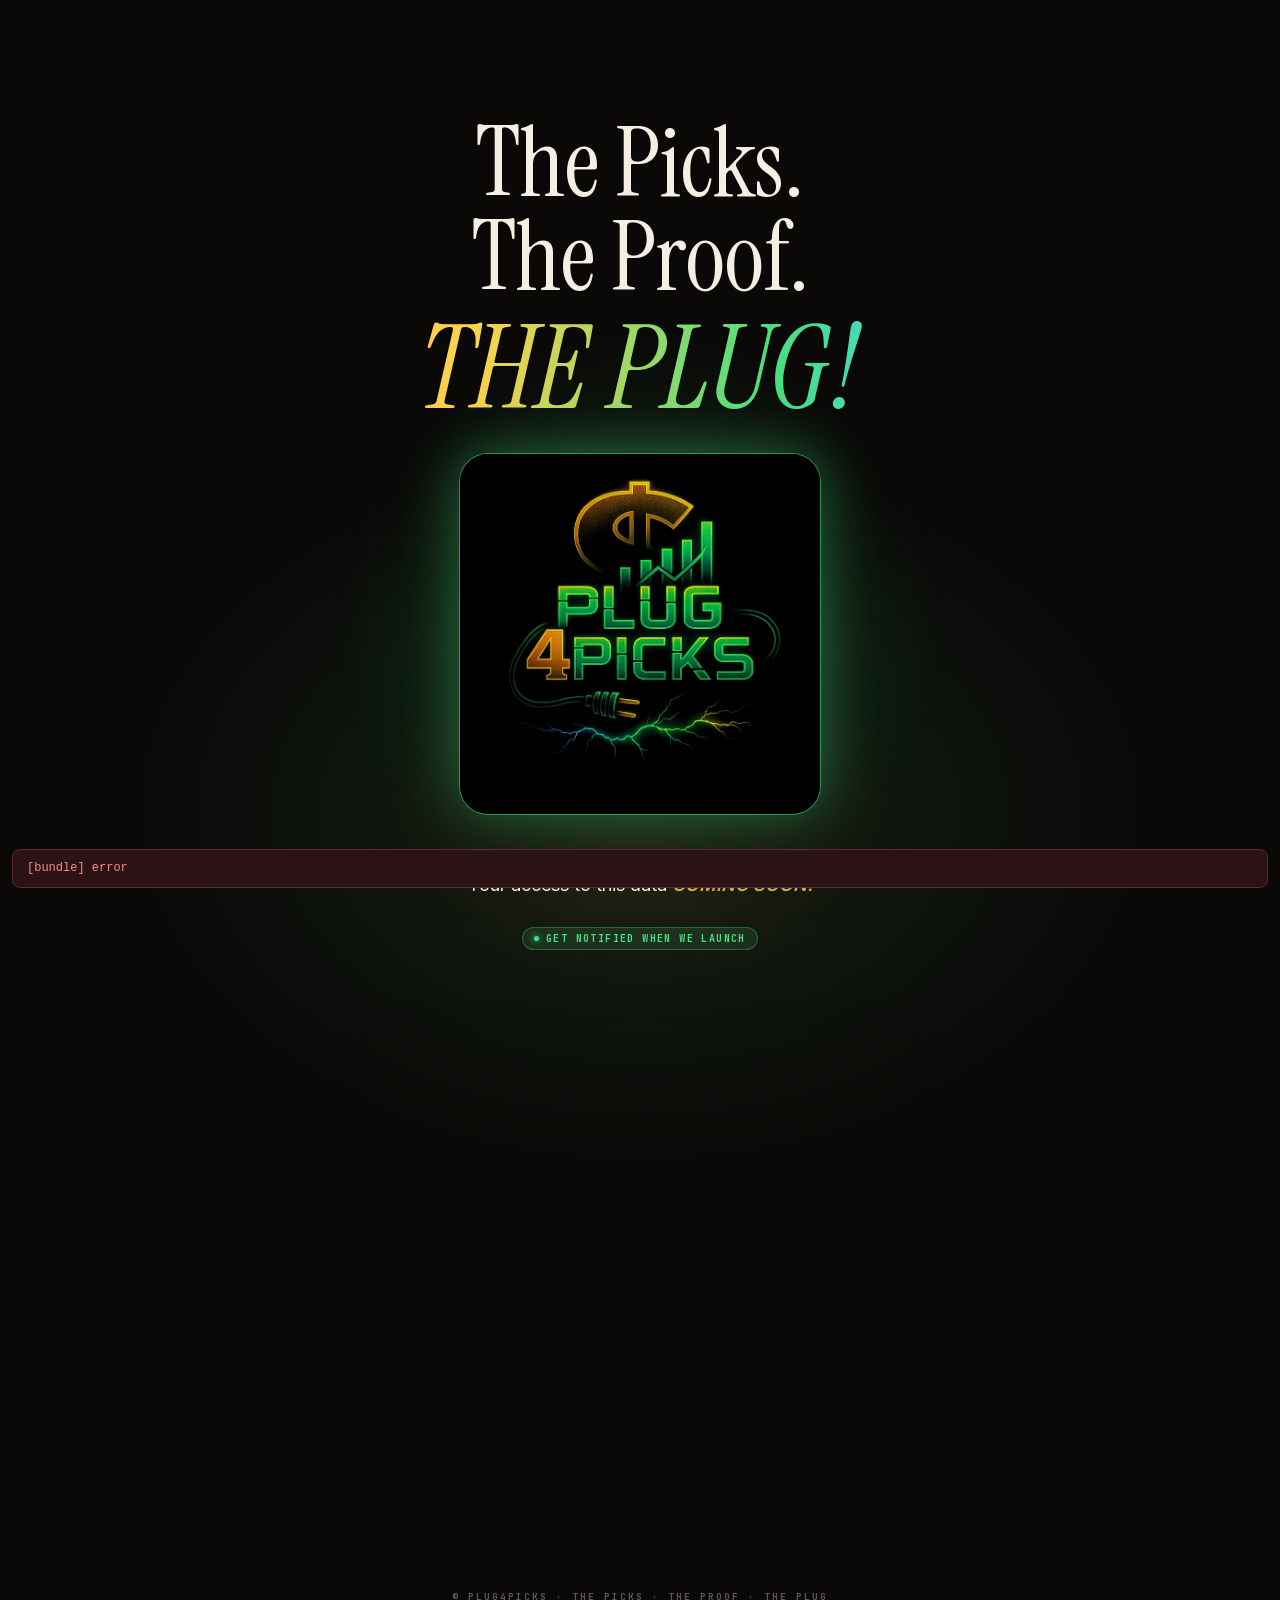
==== index.html @ 9fb3d03b "Rename plug4picks-landing.html to index.html" ====
<!DOCTYPE html>
<html>
<head>
  <meta charset="utf-8">
  <title>Plug4Picks — Coming Soon</title>
  <style>
    * { margin: 0; padding: 0; box-sizing: border-box; }
    body { background: #0A0907; display: flex; align-items: center; justify-content: center; min-height: 100vh; font-family: -apple-system, BlinkMacSystemFont, sans-serif; }
    #__bundler_loading { position: fixed; bottom: 20px; right: 20px; font: 13px/1.4 -apple-system, BlinkMacSystemFont, sans-serif; color: #666; background: #fff; padding: 8px 14px; border-radius: 8px; box-shadow: 0 1px 4px rgba(0,0,0,0.12); z-index: 10000; }
    #__bundler_thumbnail { position: fixed; inset: 0; width: 100%; height: 100%; display: flex; align-items: center; justify-content: center; background: #0A0907; z-index: 9999; }
    #__bundler_thumbnail svg { width: 100%; height: 100%; object-fit: contain; }
    #__bundler_placeholder { color: #999; font-size: 14px; }
  </style>
  <noscript>
    <style>#__bundler_loading { display: none; }</style>
    <div style="position:fixed;bottom:12px;left:12px;font:13px/1.4 -apple-system,BlinkMacSystemFont,sans-serif;color:#999;background:rgba(255,255,255,0.9);padding:6px 12px;border-radius:6px;box-shadow:0 1px 4px rgba(0,0,0,0.08);z-index:10000;">
      This page requires JavaScript to display.
    </div>
  </noscript>
</head>
<body>
  <div id="__bundler_thumbnail">
  <svg viewBox="0 0 1200 800" xmlns="http://www.w3.org/2000/svg">
    <rect width="1200" height="800" fill="#0A0907"></rect>
    <!-- ambient glow -->
    <ellipse cx="600" cy="400" rx="380" ry="280" fill="rgba(212,169,74,0.18)"></ellipse>
    <ellipse cx="600" cy="400" rx="220" ry="220" fill="rgba(74,222,128,0.22)"></ellipse>
    <!-- logo card -->
    <rect x="480" y="280" width="240" height="240" rx="28" fill="#101010" stroke="#4ADE80" stroke-width="2"></rect>
    <text x="600" y="396" text-anchor="middle" font-family="Georgia, serif" font-style="italic" font-size="62" font-weight="700" fill="#4ADE80">PLUG</text>
    <text x="600" y="464" text-anchor="middle" font-family="Georgia, serif" font-style="italic" font-size="62" font-weight="700" fill="#FFD24A">4 PICKS</text>
    <!-- COMING SOON -->
    <text x="600" y="180" text-anchor="middle" font-family="ui-monospace, monospace" font-size="22" font-weight="800" letter-spacing="8" fill="#D4A94A">COMING SOON</text>
    <!-- lightning bolts on edges -->
    <path d="M 120 60 L 100 180 L 130 240 L 90 360 L 130 480 L 80 620 L 130 740" stroke="#4ADE80" stroke-width="3" fill="none" stroke-linecap="round" opacity="0.7"></path>
    <path d="M 1080 60 L 1100 180 L 1070 240 L 1110 360 L 1070 480 L 1120 620 L 1070 740" stroke="#FFD24A" stroke-width="3" fill="none" stroke-linecap="round" opacity="0.7"></path>
  </svg>
</div>
  <div id="__bundler_loading">Unpacking...</div>

  <script>
    
document.addEventListener('DOMContentLoaded', async function() {
  const loading = document.getElementById('__bundler_loading');
  function setStatus(msg) { if (loading) loading.textContent = msg; }

  // Error sink persists across replaceWith since it's on window, not the DOM.
  window.addEventListener('error', function(e) {
    var p = document.body || document.documentElement;
    var d = document.getElementById('__bundler_err') || p.appendChild(document.createElement('div'));
    d.id = '__bundler_err';
    d.style.cssText = 'position:fixed;bottom:12px;left:12px;right:12px;font:12px/1.4 ui-monospace,monospace;background:#2a1215;color:#ff8a80;padding:10px 14px;border-radius:8px;border:1px solid #5c2b2e;z-index:99999;white-space:pre-wrap;max-height:40vh;overflow:auto';
    d.textContent = (d.textContent ? d.textContent + String.fromCharCode(10) : '') +
      '[bundle] ' + (e.message || e.type) +
      (e.filename ? ' (' + e.filename.slice(0, 60) + ':' + e.lineno + ')' : '');
  }, true);

  try {
    const manifestEl = document.querySelector('script[type="__bundler/manifest"]');
    const templateEl = document.querySelector('script[type="__bundler/template"]');
    if (!manifestEl || !templateEl) {
      setStatus('Error: missing bundle data');
      console.error('[bundler] Missing script tags — manifestEl:', !!manifestEl, 'templateEl:', !!templateEl);
      return;
    }

    const manifest = JSON.parse(manifestEl.textContent);
    let template = JSON.parse(templateEl.textContent);

    const uuids = Object.keys(manifest);
    setStatus('Unpacking ' + uuids.length + ' assets...');

    const blobUrls = {};
    await Promise.all(uuids.map(async (uuid) => {
      const entry = manifest[uuid];
      try {
        const binaryStr = atob(entry.data);
        const bytes = new Uint8Array(binaryStr.length);
        for (let i = 0; i < binaryStr.length; i++) bytes[i] = binaryStr.charCodeAt(i);

        let finalBytes = bytes;
        if (entry.compressed) {
          if (typeof DecompressionStream !== 'undefined') {
            const ds = new DecompressionStream('gzip');
            const writer = ds.writable.getWriter();
            const reader = ds.readable.getReader();
            writer.write(bytes);
            writer.close();
            const chunks = [];
            let totalLen = 0;
            while (true) {
              const { done, value } = await reader.read();
              if (done) break;
              chunks.push(value);
              totalLen += value.length;
            }
            finalBytes = new Uint8Array(totalLen);
            let offset = 0;
            for (const chunk of chunks) { finalBytes.set(chunk, offset); offset += chunk.length; }
          } else {
            console.warn('DecompressionStream not available, asset ' + uuid + ' may not render');
          }
        }

        blobUrls[uuid] = URL.createObjectURL(new Blob([finalBytes], { type: entry.mime }));
      } catch (err) {
        console.error('Failed to decode asset ' + uuid + ':', err);
        blobUrls[uuid] = URL.createObjectURL(new Blob([], { type: entry.mime }));
      }
    }));

    const extResEl = document.querySelector('script[type="__bundler/ext_resources"]');
    const extResources = extResEl ? JSON.parse(extResEl.textContent) : [];
    const resourceMap = {};
    for (const entry of extResources) {
      if (blobUrls[entry.uuid]) resourceMap[entry.id] = blobUrls[entry.uuid];
    }

    setStatus('Rendering...');
    for (const uuid of uuids) template = template.split(uuid).join(blobUrls[uuid]);

    // Strip integrity + crossorigin — blob URLs from a file:// document inherit
    // a null origin, so crossorigin forces a CORS fetch that SRI then rejects.
    // The manifest bytes are ours; SRI protects against CDN compromise, not this.
    template = template.replace(/\s+integrity="[^"]*"/gi, '').replace(/\s+crossorigin="[^"]*"/gi, '');

    const resourceScript = '<script>window.__resources = ' +
      JSON.stringify(resourceMap).split('</' + 'script>').join('<\\/' + 'script>') +
      ';</' + 'script>';
    // Inject after <head> so the DOCTYPE stays first; prepending the script
    // would push the parser into quirks mode. DOMParser always emits a <head>
    // (synthesizing one if the source HTML omitted it) but may carry
    // attributes through, so match the full opening tag. slice() rather than
    // replace() keeps us clear of $-pattern substitution in resourceScript.
    const headOpen = template.match(/<head[^>]*>/i);
    if (headOpen) {
      const i = headOpen.index + headOpen[0].length;
      template = template.slice(0, i) + resourceScript + template.slice(i);
    }

    // Parse the template and swap the root element. Scripts inserted via
    // DOMParser/replaceWith are inert per spec — re-create each with
    // createElement so they execute, awaiting onload for src scripts to
    // preserve ordering (React before ReactDOM before Babel before text/babel).
    const doc = new DOMParser().parseFromString(template, 'text/html');
    document.documentElement.replaceWith(doc.documentElement);
    const dead = Array.from(document.scripts);
    for (const old of dead) {
      const s = document.createElement('script');
      for (const a of old.attributes) s.setAttribute(a.name, a.value);
      s.textContent = old.textContent;
      // text/babel scripts with a src: fetch and inline. transformScriptTags
      // does XHR against the src, but blob:null/ from a file:// origin is
      // silently dropped. Inlining makes it a plain inline babel script,
      // which transformScriptTags handles unconditionally.
      if ((s.type === 'text/babel' || s.type === 'text/jsx') && s.src) {
        const r = await fetch(s.src);
        s.textContent = await r.text();
        s.removeAttribute('src');
      }
      const p = s.src ? new Promise(function(r) { s.onload = s.onerror = r; }) : null;
      old.replaceWith(s);
      if (p) await p;
    }
    // Babel standalone auto-transforms type=text/babel on DOMContentLoaded,
    // which fired before we swapped the document. Trigger manually if present.
    if (window.Babel && typeof window.Babel.transformScriptTags === 'function') {
      window.Babel.transformScriptTags();
    }
  } catch (err) {
    setStatus('Error unpacking: ' + err.message);
    console.error('Bundle unpack error:', err);
  }
});

  </script>

  <script type="__bundler/manifest">
{"7183f9a5-56f6-4492-aed4-074e93b911c8":{"mime":"image/jpeg","compressed":false,"data":"/9j/4AAQSkZJRgABAQABLAEsAAD/[base64]/4Qp9aHR0cDovL25zLmFkb2JlLmNvbS94YXAvMS4wLwA8P3hwYWNrZXQgYmVnaW49Iu+7vyIgaWQ9Ilc1TTBNcENlaGlIenJlU3pOVGN6a2M5ZCI/[base64]/tAFxQaG90b3Nob3AgMy4wADhCSU0EBAAAAAAAIxwBWgADGyVHHAIAAAIAAhwCBQAFNCAtIDEcAlAABUtldmluADhCSU0EJQAAAAAAEPYBLsqeoupNXNtV0/430Pr/wAARCAYbBhsDASIAAhEBAxEB/8QAHwAAAQUBAQEBAQEAAAAAAAAAAAECAwQFBgcICQoL/[base64]/8QAHwEAAwEBAQEBAQEBAQAAAAAAAAECAwQFBgcICQoL/[base64]/9sAQwACAgICAgIDAgIDBAMDAwQFBAQEBAUHBQUFBQUHCAcHBwcHBwgICAgICAgICgoKCgoKCwsLCwsNDQ0NDQ0NDQ0N/9sAQwECAgIDAwMGAwMGDQkHCQ0NDQ0NDQ0NDQ0NDQ0NDQ0NDQ0NDQ0NDQ0NDQ0NDQ0NDQ0NDQ0NDQ0NDQ0NDQ0NDQ0N/90ABABi/[base64]/[base64]/[base64]/[base64]/[base64]/[base64]/[base64]/NVsexrP20e5p7KRQoroJNCnkk8u1GWVNzBiBzxxTf7Du41SQpuOcMlZ/WqXcv6tU7GDRXQTaFcxBpXX5d2Ao6ioZtLnjTy/KbePmB9QfWhYqm9mJ4eot0YxUgAkcHpSV0NvodxNGhILF8hVBxir40BmijjeMpIp+bg/Nz61EsbSjo2XHCVHsjj6cyspwwx3rvNT8OQQ6gkVsrKgjDHd+NUJNGxKk8knmRjhlPb/[base64]//W/n/[base64]/Ku4so5muNHupAENrqFqCAMHIlU814WPxST1Z7WDw75W4rod0nwK+NUAjib4ba2wCKfltJgGHY/6utOH4HfGyFdzfC/X2yeMWs46/9sq/o91Dx14gtbPQodKkiH2rT4ZSWRWYlgfUGqp8c+OlIR9QiBJ4Hkx8fpX8Z1vpJZk2/wDYYWv/ADz7n3FHh2o0pQnp8v8A5E/nUT4F/G5tzj4Ya8HK4LfZpx/7Sqay+C3xwiUp/wAKv16XnO4205/Xyq/oqPjXx2ZAg1FMHv5MfT8qbH488ckFUvI8g8nyUA/lXNL6SGYtW+o0/wDwOobx4eqJ35/y/wDkT+de4+Dnxu3kN8LtdBDZ5tZj/wC0qfL8HPjfdhg3wu1ws2M7bWbov/bKv6Jm8eeNycPdwg9BmJDn3+7Tv+E78aIMfbYg3ciJOP0pf8TH49Jf7BT/APBkwWQVtuf8v/kT+dcfBH43FEWL4Wa8pHcW0/8A8arSu/gx8ebiCOMfDDWo1XkH7PNv/Pyq/oSHxB8ZhMjUY2x1xEmP5U9vH3jLKsNSjZG4H7pOv5Vm/pG5i3f6jT/8DqFRyGstObT5f/In88g+CPx3niLTfDDXXJGA32eYMB6f6qsxvgD8chCYT8MNeKtnH+jzkgn/ALZ1/RcPHnjZlIOpome/kpx+lIvjT4hMjNHqEbBem6JBv+ny1VP6R2Z9MFT/APA6hM+H6j+KS/D/AORP5rfE3wP+LHh7w5davr3gLWNJ0+xQzXV7LDKqRxrySxMYGAPU15HqtlEsNrdWcAIKYYMcluvIGK/pO/aw17xBf/sgePrnVZwZZLCaFgEUZQq2RwPav56JjZjT7KNSEn+z4O4AjGSflz3r988K/[base64]/X/n/[base64]/DrXQWtrZSwyS3MbMYiAXHQE/hXDicQlojsoUGza0+3Eoi3r5IRsq4/iaus0poJLQzzgJcHUbYj0YCWPpWXY2yQmJd5nBGQMcKp/rXQahBZWv2OPTpvMWW4ti+RjYfOXjBr5HG1ed8nmfVYei40pS8n+R/RvqF5HFYeFncKiHS4MMOnKngd6ktNKl1G7/0WVQGyxdz8sYHUnvgVjajbRpongmV2MrJpcI5+63y8Vc0uBZI/EZdMgaVdNsPQEocYr/MyeHjLZ9X/AOlM/SKfuYdSj0X6l/7P4cWbyX8Z6UshJAXzDkEcEfdx1rVtNAtLmTda+KdJkY8Y80jd9eB2r8XdN8M+HbvRbjXLvTrq8EuoXUc6QNiWICZxvzg8DHp3rqG8ExaXdQySKHtLqL/R445BuUHqd2Su7Ga/Xa/hJhYK31yV9V8Ed1/28eg8rq8qaq7rsj9jk8Gzugkt/EOksAOf32RioG8HZcEeIdLyxxjzepr8c5vBWjWqW8vhG+vvMgLfbRJcKSVx0UAAkjnpmtGPw2niPUNPtPDElxZXGnEXNxeX1wphYjDbSo2nscjNc78JKPN7uNdvOna3r7z/AAM3lOISv7X/AMlR+vieE5BuH/CQaXGQcBTKP6inL4LIQtNr+loqdQZhwfWvx1j0HStb1fUdc1O+vro7hbulsHiijdBt3puU7h8vYnrUUHhbw4Jc3l/qZRmzdqZcbl7bcr06US8JaKVp4xp2V/3f4fEKOWV3qqv4I/YyPwpbCQIviLT7mSQHbFHIGdyozwAK5q6fy5JrVmDS2468jOOor86vgtZ6Bpn7SfgbStKt7sQXiXE4uZ5lZJIRC5jAAAOdw5r9GPGMbL4o1Aq+U3vkD6mvguLeFVkmKp0FUc1OHMm0o/aatZN9jl9nKGIdCcuayvtY8w/azYxfsd+M1HzedaOFX+6WRzX4G38TLpOmweWp8iD5U/ibJJ3E/jjrX7z/ALWE6v8AsaeLJYG25gkXn2Vxivw/vtNs7jTdKF7hZPsuEZOCGyT83Wv6R+j3P2WRVE/+f0v/AEiJ8ZmNLmr1F5fqzwzVrFbGzaa0lX/T2AliA+dUU59MVxFxI8j+WGZ44yQm7qBXqF/[base64]//Q/n/[base64]/Puar30uj20SWV5LGhQ7RvbnB9Qa87+2uedqevod/wDY/JG89PU4Sw01I9zopUSZK57irEHhxZGL5JUElkHRh9K65ZdCMi2xu1LEfII8Nn6dK37OTw7HG4U3bO3QrCCB/wCPVy1s0qxu1F6+TOuhlUJK11ocp9gnttNtzDGvlbidyj5lBx1PpW/aafE9l5KKh3kMTwu7/wCvXV+QlvbwXr6NqM9mqL5gEJA2dm4bvV6wtL6/gN1p3hbVJLV3JgZYCQQD0Bz1rxa+a3jzXsr73S+W+561PLowlq/wf+RyVrY3kCu6QBzGwL7T95PQelbl9pcM1vLqMipvlurZokjYARfvYxggd+vpXofhzwf8U5ZLiy0z4f6zcvc4PzW7/KuO3Xr1q7efCr4067aWlvpnw31a1gS6gaeYRSHbiRcseOleNVzrD865q0ElbXnhtv8AzHdDDU1Qk029HpZ+nY/brUMQ+DfBcUhDZ0uEKR/eC9a1vB0KXGjeJVmcvcNp86gj+6UbpWZ4s0+60fQPBWm3qPHJbWAikBX5twTkfWt3wNHHHHq7wNtSSwmz5nDZCnoOciv8+6klbmi92/8A0pn1f/MDf+tz8jPCuvxafoF7e3N6kNnpuqXYubeBgLi5i86TKYB3ZJx2PStnS9Lbw9Y2OiahHJe/2ru1C0kefCwIdw8reQQzHafl4PNed+Gv7FtzqDMsUWpXOuXcjLcthGjSaVd6g5Hpxit1bLSbXXDpV3f3B0HSZTOGlkbz45GXAC/MTt3N0zjnpX9h4ihBSnTV9Xfbf7vP7/[base64]/[base64]/18tjqPBMl/a/ti/D7w3eKbaXSrWSF4BwmRHJ0HAx71+l/ieW8HiPWSAjeXJKdvAJUk/wAq/Mv4YWV5b/tpfDw6o8t5eNp0rzXMowzZilxkZIzmv0m8RIw8TeII8EN5jurEnnluBX4v4u0orH4FL/nwv/S5HjUbvHVuZdf0ieQftaKsf7FniEwElZS5OT04kyPzr8Z7yze70O0FvHkrahgxGG3Zx1+lfuJ+0F4K8U/Eb9k7VvC3gjT31HU7oOI7aIFnfhwdoAOTk1+PGv8AwT/aE8N6dDNrnw61y1s0RYzL5EgUsOeDx2FfoPgfmWFp5NOjUrRjP20naUop25Y9G1fY+exiisRUcuun4s8HuNBeyiguZreWSVCUQyMch+/ykdKxLrSbhHea4REknxkYr13XTqWmXMd/4p8Oazpkflhd0kDFSeecMwFcvfX3hhrZbm5TUgJWHlyPbgJgdRnfX9D4XMqk0pR95PqtV6KzaPCq4Ok9meQT6Jbi8dwrPE0TKx3Yw/H6Vjto1xdXkuRiOJdw9GAxwDXqF7deFLuZRa6mluQMYlwo/Hk1TvdLEtiyaTf2128pAHkvk479BxX0NDNJxtz3XTVPQ8atl0W3y6210aPObtYfskn2GRFjkI3RsAHBz25z+lYs8TKiJ5bIB1Y8gk16lfeE7vzllWycxMo8ydVyBn26Vz11p11Y3SaaygWysGaU/[base64]/[base64]/Ow+dumegAr6R+Fv7NPxz+K12j+FfC72Nox4udQj8pQvrhyhP4V9leHP+CcIsYItV+M/jeHTo2ISSy0/PmFe2OJB1Nfm3EXijkmWzdLF4qKmvsx9+X3Rv8Ame7g8llK3JC/4f8AB/A/L6Sy03TY4XvLiJfmA8pclj0z0rodKsLy+nSx8M6Bfaq8rbk8uLgt7Hjjmv2b8I/sy/sgeAL9xbaBc+Krm2TcrX5VkdhngfImMYr3LSfHWm+HH+weAfCmm6TDGhMaxxjcg7jduxnNfk2bePGETcMuws6j7zahHydleVvuPqcJwti56uPL/Xd/5H45+HP2bP2ndZMNxoPw+mt7e5TczzbQCucZbL9K+ifDH/BOP4xXVqdb8ZeM9M0GK4/1tsCTJGD2GYmH619/ar4y8barp4j1HVZLVJWLMsbDhfQY7Vytzd6ZcRmDWr2Uxji3LPhZCOcHjoa/P8b4x8R4lKNCFOlfR2i5v5Obf5Ht0uFJOznL7nf8rHgfhT/gnz8ENFJufiH48udbkRtwghwEK++1ENeo6F+z1+x/4SFy9j4ak8URucfvGbZG/OBnzFNdTa3mmaJMt5bwIWnXy/KhBcbiMA8Z6E1JaJPNBeaFY2VyySypPO6wuBIz5bAJX+HJFfIY3jHiHGc1TE46q15Pkjb0jZfcd1PhzC0t9fN2+eu/4mlY6f8ABbQEju/CfwxsU8riLzQzN5npzIQR1ruE8a6Pa2itYeCdFUIP3sbQAsrelY1h4M8ea28a2mjSpHaY8ppHVCOPcj1rYs/hz8QbFzHNYRkOxcmeaP09NwPFfIYjHRk37Ss299Zt/wDtzLeGy6C5eZenN/wTRj+JX2q2hMfhzR4yzbDG0AwDwADx05psPjXxHJLJFHo2kW8cTH5Y4AB/wH5auR+AVlRjres6RYMG3lpJ0yp6/wB+svUbbwH4fXzNU+IGlQIMnMdwhz+RNcEKiqvlpwcvRSl/mc8p5bC+i/Fk8XjLxhORPbSWtsASpCxIGzngfcqnc+OvHUMbPbTxOMfvIljQbef938a5ifxz+ztYKsl54+hIB5ZCWy3qMKaot8UP2aLeLzZ/iA22RipMauWPGccRmuqlkuJnZxwk2v8Ar3P/ACK+sYJO/J/5KdPc61dawY5tfQ3c8Uf+jOO6kc5GQOlb3hTUl2ataNGIzFplzIo9fkzzXjl3+0D+yNpClZvGl8xXCI/ky4JPBAPk9q6PRP2gf2UoWc2HjGV5b2znhMk8UhVVkADf8sxzXbPhjOIwU1gqqjfT93L17Cr42g6bp04v7tj8sfDOmw+Ip30/U/s0emR6te3FzdKzCWILPJ68Y56V1Sa/b36a34mvN0ljbKLKyRkAa9QFf3gAHVcn0GFrhdDs/BN/Y3WkTanM099rt1LbeQrK0tu00pAYlTwcitOXxhe69q017hdIsdOAtbaQo3lwKMZJA6lskcetf1tWw8nUlo9H100v083t5W7mlCvalFt6tevTb0RoaG76bYprP2GG+lBEOl6hKx8zL/KwZAdvCn+7UXna1Bq154b0iwlnt9UEcuo+cV+zNcDJLAhtwXJPHHHasbUdN8L39wlzp2o3dtqdq6NbpD8sD5PLvlcDcPcHir81zo1oLlQupXVzJPA0sSOCLmbJ3CPC/cDdTyMEc1app6pXb6NPTXT7t/W5Dq23ei9Pn/XY2mudSa38zVLKwu7e0YWqWunbgRnu2/aeMckGqd1Fqmh2cMsjWmsJfOsQeFiZbSLduJYtjJBGO9YGn6hoGmzanrPiWTUbq/C7YrO3lREgjx0cMpzjAzg1VTQHvb6NPDtobfTLwfaY5ndWTevX5Qc4+Uj601h1d8y0/D8/y3BYrTT/AIP5f8Me0fCG9B/bO8IPBpbrZvBMLa6LFmuF8qT95gscA+wH0r9LPE9yr+M9YhaQIgkcN+Z5+tflT4C+INh4T+Mfhn41/Z59Qj8P281pqWnwkJ5TNE6DyQ45Xc/bNfaVt+3Z+zd4ge61TxD4R1DSmWXNzLOhcgknDHanfk1+O+J3DOa5hj8NicBhpVIwpKEuXW0ueTs03fVW201OGGNVHE1KlTVSvZ6eT8j2pfEd/ZSpY6NqMlrFEN6Ou0gN9CD1NdGnjvxkjotxqa3kIGPKuEQq3+1wtfO9t+1J+xpe3e6e+urI3JyNkEpUDsQBETzXf6Z8ZP2QddZYbHxlPDNL8q+bHJGR+LRDFflmM4UzehG9bL6qXd03/wAE7XmOAqOzjf5J/ieiJ478TWjG11HRdI1aN8t58kCkR452kbR/KopfiPvgAufBWiywvkKDbAZ9Mcd6ydLs/hZrsssnhL4iWCLkblnuFXJz3ztrrrrwNqd20T6Z4g0rViilY0tp0O7jp9815k3Toe7KDh6qUf8AIXNlk5WsvxR51d6T8CfElpJL44+GdoZ1yJFgQqCj8kjEgP1rzbxJ+zP+x74+0mXTdL8Oz+DZiwP222dmkA9g8jrj8K931Hwl4/08pc/2bN5ka7dsUiFSD+Jrk7i0ubIMdQ0a6QL87yFCdx9DgGvVy/iDMMM1LA4ypDW6SqSt9zbTCWVYCtqrfff8z4/1v/gmz4auriaX4Z/EyXasW9IL8KD5gzgHbERg8V4Bqn7D/wC1D4d+038WmWXiJAjjER5ZQDyPu8mv01a20a/sftlxMY7hzkW7ggsR2HHGOvNbel3+paebefS9TvLVgPuJKpj+TkgjB4P1r7zLvF/ifD3jWqxq/wCOC+68bP5nBU4Wo/8ALuTX3r+vuPwX8S+CvH/hEM/ivwRqdhJbHErJEGQenRj6V5kF0uabdcXP2R5M/urhGVgfT7tf0uWHxN8XQNcQ6vDZ6naSH5TJHubHPGc15r4m8Gfs9eP0uYviZ8PrJLm7HGoW0OZFH94EbsH8K+9yjx/cX7PMMC150p3/APJZ6/ieJi+FsUleFmv67Wf4M/nn1HQGvIIvLYMI3JXaR8wxXP3OihwFEWyR32vjsc9RX7QeKP8Agnd8E/Etn53wl8Yz6BqzuzqNSbMKoRwuFRDnPvXyd8Qv2GP2gPh9A11Z2lp4006PDyXumOocEckBWcsT+FfrmQ+LvD2PtTo4tRl/LUTpv737r/8AAj5nFZRWhJ+0ptfj/wAH8D8+Z9JuLKS4tFmA4BIP8QI+lZAsCbZp943q23y/4iPWvVdf0S406/eDX9LvdJvFfmO8iePG3pyVAINUTpVvezm9jVCCAH8sjpjrjmv1Ojmy5FJ9eulvvPGngneyPKKK6668Pu7uLfGEyRngsPauaNrIkvlTfu/[base64]//S/n/[base64]/SvRfCnhXVfFmtxeHfAOjT+ItYuH2fZ7dC4BJxnK5PH0rx8bm9OhzN7JXbbSS9W9EvU9HD5e5q8upw2neH1MCM+I5V53MMD867Pwv4a1nxfqaaJ4N0i617UWbCi1hZ0B/wBoqGGK/Sb4Vf8ABO15LODxb+0rr/8Awj8bDzItFtDiSWIH7shzEyNnPQHivt/w1r/gX4UaINE+CHhK0srO3YJBqc8avcSBsLlpWVnIx6sa/AOK/HDAYeUqGUx+s1e6fLTi/wDHvL0jp5n2OV8N4iv8EbLv/Wi/Fn57/DX/AIJ6fEzxBYR6n8ZdatPB2kyuGigV1aaQH7y7Q6lSRgdK+2/CPw9/ZY+DgtrHwN4WOu6rblUkvr2ISsZh1KsyHILcjniui8QNq3iS7il8SXL3Sv8API6TN5UJbnIAwo/+tWfax/absaJ4fh+33Kun2UQxjfnHJYryRn1zX4Dn3Hed52msfXcYa+5T9yHbW2svmz7/AC/hjC4eKqVXdr+t9/yO5n+IvxA8SSeTbSJpekxqUiWJPLP+7gEdK8+aC5vriMaxfCaZEJ3XDd+ehY8H2r1Zfhn4jMUerePNRtfDljG4ZTvwCduMEEKM9a8w8VfGn9ln4UyTW91qc3ivWomLxw22JVMnYMBJwpPtXx2Aw9TE1PYZZRdSXaEb/fLb53O5Y/C0E1Qjd/3V+v8AwR1tmZI9O0G3uLy+YNvfyWIIkGBzjiu5sfhJ49Flu+z29gsiEiS4uEXax9jivk7V/wBuL4u+I5pbb4beBtP8OJFBJKLi4QF5I4lLEgNCecD1r5b1rxX8R/GyDUviH441SO4uZjP9j0qeRBFFknDKkkeMgjHFff4Dw2ziur42cKC7X9pL/wABjovmzKWZYyUUqUEr9/6X6n6jz+CPA2gWMVx4/wDiJpdnPEjK8H2yIHliflHmf0ryvWfjt+yX4Ns8TXt94t1C2QiK3iieSJiPQgOB9a/OX+wfDM11H4jvVu9URZPKVL64kcBsHkhmbnjNVLddJtZL+W5itheM4SOOFVUckZxgDsa+owPhfhL82LxNSo+qio01fytzP8Tjq1cZN/vKtl5aH2f4g/4KDeDdD020uPCHwyWEySCCKa4UfI5IAyTEOcmqUv7c/wC0NI0lhpWgaPYSTqskLOI/uMMg9snBFfKFrfXeo2V7odjBar/ZzfaEt7pFJkdTnKsysTgrmmXl/quvzwRXEKeTDGj3U0LbWijUDzAuAMY9MivqKPAHDdO1sHFyW7nKUn3W7X/BOb6rC7c3daW/XXU9Q1X9oL9oi8uGe/8AHbwLJJtaKzdldHbnACyE4HrWBqHif463l9Pf6l8Q9anMoxaxxyzDEf8AexvOR1rmIJLcaFf6itojTGdIo5gN3lQ4++eOuR+tWLvWPE6azb6poMaXttH8sc6/NHcQgZZQuCqcZ6V69DKsLR0w1CnHp8EF+huoUI2k4/dcqzaHeXkZuvEXifVtQSWB5J/3kjqzopZlXk5B6ZrAt/Bvgi+axvbq3uLm0lilzbXWUJxjBRnHzEewrrV8ReGLe4utU8M3yQarftJs025bzYoww+ZEVyR8wOBhRWNqs99qFtaeL/EINhZ6DujNmq7WMkmCGAGOPkr1cP7eL0bintZW6bWXnpczq16Vmkk+/X736a2Mq28D/DC8mjghtrqOztnJuEKksAT03beBzWs3gPQtLujrEtlbnTYZiYtm1/3WzAD4/iyc80s7W1zolje2si3NtqZaRktmxPMFYjaQuCMYx1PSootS1XVjOLG6hnLMI5NNCKAsSgE5wM78d8Z960lVxU73qO3W7fz/AKZm6tKytFX6WGWvhjQPEGFmslTSY5WurfzFAa4JwSEYjlcKMYz1p2oaT8P7W5hPh+xGoQykl7RQGkt5UxuD4Bwue5A6VXubSzvfMEd1NYaZYqf7JZ3YAyqOYVyfn42j8elaQ1fUhfaXp0lrbWUtzaSGULGsTuxC4MjqobLZ75q+Wo/hm7a6Xt5/f+pHt43bcde/9f1YgttT0y3hudWsLeHRmjU+TJcKD5O3htgO3cSRnirGh6xd67HYa1Y2Z1PT5t6XenOhg86YBsSqGByBgdj061gprN8btL7xDBbXXms1tbBVUwW4U43SLt2k5XuOQa02e2vjqUdvr1vA1jGFuFhYQEKSP+PdUwCfm7be9VOiop3V333SW3rv1utTFYiT2dl22/r0syOaO6t9FuLnWJIxYz3JinhtgEuY3yOAwySBkcYqfR9Q1iQx6vo5aK00qOW2tbiVtsyKwCuWU4Zj8owe1YMq+E9E0W2vYdZN/LIy/Y9P3ebdyynGJZULEjcccZI4qe91tL/XdKtJ0nuJ44mm1CyjiFqluwCkZ8s/[base64]/pFRrxu0t1/X4lfTYNZ1GHT9W0myKwzQCIf89Cwz+82Yyc5/SrdtY3OrafqOk36B7hZkWaScbFkVSeMN/EPrWW2o6Z4uv8AU9fu9Xl0rTdPiBlvov8ARoWkJIEccaMqJuOB8uOtZVrrGky29nps+oS2cc8hnC3LHMqZBVvOZi53DpRLCTtdKz9Hp1366f5uwliop8t9H5rXpsbGoaXoto8EKaVb20FohL3RVWYMMdsA/hmo9Wh8H6ZptjfeKrK2E4VmZFRVknhJYBscnOcevStGNIoL+Lwl4a1AXaXTi5vbi8jV4Yz/AARiVi5wVbngdKSx8QWkkmoaz4o0631a3jb7NBEMb0YY5jAXlM89hWdp3Tk215Ozd9t9rl/WFZxVl+K09Dk7zwJ4LgsdM1N4J7X/AISBd9qYn2oI+oDEDAcYPvW/4b0bU/D0b6poHjHUdKtdKm2MwumDBnOF6MOhH41fmu/ENnG73X2WQaiim0hkRfLiiJ+9ANpCtjIwoH1qho17Fp2q3VrFpck0nkiKUyqZLRllBVnlLZVXUcjg4PetqlStVpuM5cy87SVvn5O3qZXpcyUo/hb8vvPUrf44/tG+Gk/tbw54/udZsgwDNcu80ansDmQgV6npP7c/7RPh23W28SRaTrNuBuYSRpHIwPYbmYmvmDTbW3huNQs7kNpVjZp9ojtSx8m8OMk7zgjk8YB4Na1pqniuC9i0R4bCGK3hZ2ubyGN/JhY5AdnQ5OSME89K+Zx3C2T4tuNfCUpebiou3rG2voaWpSV+Vr8dfmfaOl/t5+HEFja/Ev4Vz2l7fK0kc9uNxKEH5lCw+x716Non7SP7KHi6OCyttZ1DwzqDyHzILyJ4lDtjgswQEZr86X1Rz4aF74kutlx9oK6bczfeKjG5UU8bcZxj1qlqWmeGfE0lo1/FaNAibgxVY52kcDOSBnrjHNfLYvww4erO8Kc6O+sJtr5Kad/v7ijKvBfu6mun9Pp+B+yOneFdP114ovh/4r0bW45x5jxR3MTSjPQbRISM55puo6D4r0W4Wwv9IneM5JaBWmQAdgVGBnrX4yWfh2Dw1BO+h32p6Jq0MqvG9tdzIr2zZLNkOvIG3ivYvC/x7/aB8FESeEPGB1GHABTVkWTCdzmTzDgHjNfG4/wlxEZXwGLjJdqkXF/+BR5l9510s0xS0qJS/r5fkfoDLHoisV1G3YmaT545l8uVHPuwyB07Vu6fd6v4ekEeg6hPbQs5zHFIWUbec4XGc96+UfCf7dXiKSH/AIvH4CttR06F9s2taYgZmPdtqxouP+BV9IeDPih+zl8YDO/gfxR/ZuobQ8VnfuIHGc5wvmNmvi864QzvLoOWOw7dNbyi1OH3rb5pHbTzejU92rGz89f6+43fFEPgj4j6fPB8WvCuna5FJtiW7SONLpFQFc7irNk18v8Aiz9gL4BeLreZvhjrl/4U1OX5wl67PBkjpz5YAr62fwV4i0hFv7K3GsWrksLiD95GoH3ieMEmsrzrfUPNMrJFLIPmTgbFXg/jmuTJ+LM4yj/kVYqVNX2TvH5xd1+BnicmwOKu0l8v6/yPyL+KP7FPx8+F6G8h0uLxXpu0tFeaYBLJsGckpH5hHAr47lhsIdRltr+3ls7yMYe2vEMbo3PUOAevtX9Iekz+JdAlS58O6kzRouGS5lLwgHIxtYsp6+lcl498GfBX4nQf2V8XPB9qtztUnUdJiWCZ5G7kxLGTg89a/auGvHvFUmqWc0Odfz0/dl84PR/Jo+Vx/CU0/wDZ5XXb+tfzP5y7jQWSJ1nh273LrMPu8nOM1m3WgosirbHcFXL85BP1r9YPij/wTy8R26T6v+z3r0PibT4v9Il0m+bbcwqfmWNAPOZzjI5I6V+e/ifR9Q8JXkmjeNtHuPD2qQMVa1uUMYcjvuODj8K/ojhvj7L85hz5bWU31jtJesHr89V5nxuJyuVKTjVVrf1v/[base64]//0/5/6KKKACiiigAooooAKKKKACiiigAooooAKKKKACiiigAooooAKKKKACiiigAooooAKKKKACiiigAooooAKKKKACiiigAooooAKKKKACiiigAooooAKKKKACiiigAooooAKKKKACiiigAooooAKKKKACiiigAooooAKKKKACiiigAooooAKKKKACiitaw0qe7dcqQp/A/WoqVIwXNJlQg5O0StbWplmMb8Y5+tdzY6da2yQtdh9r5EcajMkxxxgD3r0D4cfC3xh8UvEsfhX4faTNql9MVRpguLeAerucKCBz1r9jPhF+y78Jv2eltNc+IMaeN/HbRhxvw1rYtGNwKDAwc5H3jX5Nx54m5bkNNRrNyqtaU4/E/N9IrzfyTPqcpyOtiJctKN/Pp/X4HxX+z/APsNeOvinBb+LfiU7eC/BKbbjdN8txdRfeBQYbgjrkg81+mPhf8A4V58KNJi8K/AjQLazTcFk1hk8yR3XIL7nLEFjz2FVdY17XfHVxFqmv3he1aSRbXToPkhjAIxvB/DvWZ59tpkcmheH4bq51KcE7bflEJ/Dtnjmv5L4r4yzXiGq/r07U1qqcbqCXeT3k+7enZH6pk/C+HwvvVven+H9fgWtQl1TxEZ9c1u8muZ9P8A9cJiBtyR90Dg8NW1pOnTayItJ8IRyzG5XEQKjYgHJLH6elXLnTPDHw90aTxn8btWTRbcMPL09XDyyHbnDKm8kn6V8ieO/wBuHxTrAm8Nfs/eHj4d0ZHEbajIALiQk43R/MCAeOq14mT8O5nnDccsp+5HRzbtTXlfq/KNzuxebQhajhlzPy2X+Z9j+IrH4c/CPSItQ+NPi6CxkfO3T4zn7QF6IPl3AnOOo618yeN/26JntX0L9nvwvFp2n26lZNav1Akhb1T5n3A8nkdq+J9avZfEmsHWviLqE2p6xDKXdr7c64Q5IUADk1Svb/TvEGl+Xqtp5NnJcBLMJweCQcn0J9a/WMi8LsuoctbM7159b6U1f+WCs5f9vP5Hl14zqtvETv5bL+vvOo8Ran8QPHGpPe+P/FF9rMFy3nYV/[base64]/Wn+ZvaxqcWqeI9Ve6dreG0lMG2JQGfBIGMdz+VP1F5I7a50SK1kjvby0/0SUnCqpUczEHqMjpnvXIjWY4NGhf7HcQapJOtpc3MhDLG0pCE4HPy5JFad3pfiI6HeaPbXsN5FpkiSRxrzNK8+X3Mc42gjpwea6VhFBpuyt+ltfv/AAOOeMbi1rr/AF/[base64]/wADnlio6yb21XT0/L8Td1NtV8RaxNa6LrVvZT7gGuioFtFERuKrhDhs47etac3ijQ7+70q71oi1t4onsby5thhDIAxEx6NkkgHjpXn1sLO51NNC8FJdJbsi3lxFqCl2WeNQpPyBcLycZrZ02/tJZ4/GeqSLpk1yrGO2eN2spXTI2hVBbBA9aqrgkoqLWi20tLXvo+2m6VjOGNbbaer+7T+vVl5rPSbSGHQ5dYGsQSF5Le8twfJt+OM5VWycehpl1bQW2qaXdDUGuooVKQtPws8pxuUbRu2gjHapF8Q3YmtPG+l6LFFrN/HLYmyix9hFs6bQyR7i6sA7EEt2FYWnS2klzcX9nF9oTT2EV5LIwE1rI2QfKU4JCkHGAegojQnrL79t3dei7X69riliF8K/Xbf+uxvSy6Wt7b6BPcJY3MshkN2mXto5WJKq5YEgYPPFaU8k0V+um6to8Euu2hP2PVIWIsSmM5bkFiQSMFSK4NdR/si+u9Nv/tN54e1Iq91KMCbBH8ORkH8Klvr+0jsRBoU013o7MNqyKXlSPoTlQBkfyq3hmrcut/Xr5q3pyshYq6d38v6++6OiudT0RrW0vb7QLmLVxcyXW+1CMZmQBhgM+AoIyMAVDqptbTSm8cG7XXW8Tu9vPaJ8l3pckZx84UIuCXOOW+7zVCXT/D+karY39rd3V8scPmWA3rkq4IbKlQeF5rmllWTxFd+IYIZF0mTEE0MfBkmOQQQf7xzzit6VGFvdvbzvrr8Ouq6PTtbYwq1pXV/w9N+x6RJqbQ3B8Ow6Emj/AG2zWOPULk7oELKv71/mcj/gK1yF5c2GnaL/AGHHG0uq21wu+/TLR3W7HCk/wAHuByKL2OUat9s8QWso0m5hCRQl1YRYAAGQSASBnBrQ8PX99p1wk2jSR39k0beTaXSndFGCSRn5QeQenrWahGELrXZ+r9dfu2NPayc/629P13NiSV4fEkkS6I+px2cHl3Ma4W0aY5GX+ZTnOMY70niHUmv4dLmvdK/sPVbeQRRCcD7O0GQFGQWOFHfrWFq3iCfWdDSbTb5dOsb24zeW3luSWBB+ZgMcHGKSSSa60i8tnvk19CqxW8UvHlE5A2Z2nI49azjQtyymrNadfn5a/[base64]/Pb527v8DfvNDvL3QtMhSVZNYgnMjW7yEJggZyQcjvkA4rfYxeE7L+y7q/[base64]/rt38jT6xLRL/AIH9fkbWjLp15cjTvtkRvyzvphuM/ZiAuWUYBOSoI5HWrbal4Y07Q5pNYjm/tS5uGgkgtQG+yeWRtY7j0kJwOvSuSuJrq1FtqE8MEdnJIY7IqDujI5wBnIGK3rEy2CXGt6TeCeymmhTU7WcZY3AbggcERqxOCfzrGeHi1d3t/Wl+n+ZosTPZb/1r/XQgj1O30vVrbVixvraQLDPFkkQE4CF84OWAJOMit6/GtaTfyx6hbwX0t4oa1jgLBQjYwhxg+9UbK5e+1zWPDTRaet7Nai4tXlBMbblyETDff+YAHOKwNJ1P7Cj68dV23Z3W6wsjtIjg7cBgNo6cZ7VMsO3ry9F876rbYX1i2l9P6udy92x1Q2IEdrf2EeXiyWhdmyPKA5BIznmsXU4tK8QNZx63Z/2XdWbHz5LcmK5wMbMiMhdhIPPXrVPT706Hod3pXnx3VxbzGXMqsZYnfAzkYGKXSfEEJs7m8tbwXWuW+EvFYEiWF+Cqjg/KNxz71isPKLc6d9Nnr/VtetyniE0oy69NP6ud/wCFviR8cPh1B53wt8U3BtBN5h0u+2yecFJwFLKx2t/vA19YaH+3jaXcaW/xo+G5s5xEFSfTycSsMAnmUdTk9K+G4b3T9Sul0+3s5o7idAsIuPlVQwG854Gc4289KsrqdhYhrLxAk8touYY54xm5Rj6tgrt69q+bzfhTKs0VsfhU5780bxn98bc3zTGnrzwk189D9Z/h944+BXxltRefD3xcllqEgDPpl2wR4jno3BHX0JrpPEmhazod35niK0W5tNoSG5t/mjkI9Dx6ivxpuNA8KQ2Q1G+hZBEdkd1auEmllP3WPrjI7dq9w+D/AO0d8Z/hUkmmrqg8ZaJCQs2kX4YyW8HQmIkoAWGRznpX5dnPhLKCliMmr3X8lTR/Ka0/8CS9T0aOZ4mk17T3v6+/8z9BEvrie1lltJ5LE2zoQsRwT1x9SPyrpdetvBnxG0pNG+J3hOy1y12AsxTZcuoGMh0KHP41574H+M/wG+MccFxZao/hDxDdOYf7HvztjDodud+3aQx5HzV6PrPhfxBoKss0fm2b4MV7B+83/Qru4/CvybGUcbluJVOvGVGrHbeL/wC3Wt/VNnqe1wWNjyta+f8AWp8FfFj/AIJ1WHiGOXxD+z7r32YtmaTQdQP+qPTZEQHJJ46t3r8zPHngHxf8PNWfw14+0W50PUYG8smdP3LdshgT1r+h2BkkfzopXjeFRmZcqx56kEVo+IG8I/EDw9P4Z+KugQeI9GQ+XHNIg85XPBfscrwRxX6xwj46Zxlzjh82j9YpLroqi+e0vSWr7nzOY8KJpywz+R/MFqOhvD5kpCgLtAccq+euK5q9shEd9vl48ZLeh7/rX67fHT9gHX9DSTxZ+z7cf8JDoTK00+iSuouIFPzMV3bAQvOAMmvzM1LQ54ry40jWbafTb6FmWS2uUMUibTgjDAZ9sda/rbhLjzLs7w/1jAVVNLdbSj/[base64]//1P5/[base64]/n0rCviI0lrubUaEqj0Kmn6DLM4knIWNeW3EKBj3NfYP7OX7KfxA/aFvnuNGK6N4Wtm8u/1y8GEVB18oMU3gYIO0nkV61+zT+xNrHxQhg+JHxdaXwz4At1E8ayFop79PvDAJQhJAOGDHAORX6Q6l4x08aNZ+FPh/ax6J4Ns8WBW1QKJR0BcqFyWAJLEk5r+dPEXxe+rSnluRyU660lK14U/LtKflsuvY+84c4WqYx89rQ79/wCu3XyINIPgD4GeDk+GfwWhSHegttR1lVxPNNncXEgALZwBnJ44rAuo5ILON9R1DdMS0UkvV5Cgyd3OcHPeqOpW8SzraJGtxcRkCO3h+UK56DK8twc8ivT/APhCfD3gPRh8SvjRqEOkWafOLWWTHmFeQoViuWJ4x3r+Yq0nKq6lWTnWqSu/tTnJ/j+h+uU44PK8OktPzf8AX3Ip+EvBGv8AjRI76JY9B0C3RjPfXJCD5By3zFcKeuegrzD4o/tefDj4PWM3hn4E2q+IvE5JS51Ro/Mt4HTgncAQ4J54YV8xfGv9qDxf8fdRuPC/gcy6B4O0/ckdra5hkuYF4LyMm0hWUZ25I5r51isdH0G01TR7aYQT3MInspgoKyuq4ZN2eTuNfqHDnhiqk44nPlro1RWy86klq31stD5bH42ti7SbtDt/n3f4HR+IvFXiLxnryeIvijqn9qy3WZ1WfJiibBHEbE4x0FUbXW410lfsRMTvMXjLD96EXBGzoQOOlZunrOumw2WqRxSyTMSsj4ZpcA8YI+QZHb0rKOovcwveR2zT3tmzB4wvliEYwCoX7wz7Cv16lgKaiqdNJRjokrKK9Fsv66mft1TStp+Z0T3l3qYa/mT7VLks8c4/g9QT0OKzNcjkGk2iTKVtWm8zMJ3bWycLhevWqd7qt/q+nWoKGO/[base64]/cPNZyWcMcZuLe5t1Itpp4wWVdo2o25gAfrWV/bd3H5PiO3Vo5biX/ToZeICVOB8h+UZGe1aSpN6Jaffvr/TOZVUtb6/1/Vi/Zan5unXt95/lyxXK28caKceWV3beD0J5PvVuXUNS8TanDqVhEtvNp8aoJo49sayZ4G4cZOcde9UL2X+yVit4BGtlqp33t2iCRIGPQAkYU49MVHd6Tp2mO+nHW3bTCRKq2zkF/RyysCSCOntQqUL8+19uvrt+RMq87cl9t/0/wCHNu2bUdN1G4u9ejBlkeSWSGb95Ebo8qGHTAfGD2rnZ47/AEuCHxd4aWa0v7+4khvkdy1vw5GEXgfNzjBNRXxtL+/RtX1wR25RY7ZnbAl7BpWzw/[base64]/DzfkcftpuMptbfevxNK18M6Pe+H47q70aSSRSbmO4trlUhBXDfvQFI5x0JFVYNds729svEOn2EdxeWBKurAeUoQjaMEYJwOxrnLOaSzubcpZ6hd6JcW/lzLFPLGnm4OGIU4wpILDsKvm4tLe0k8OAR2UbyJP5qNn5Rkj5+CeDzTnQkvibfbyT363IVZP4Vbv69OhqWer+NYra88TabdW11c38ptrkLHteFW5Ef3iduFB9OKvDX5INV/s60gW/sba28mO3ukyiSkkkwq3Tr2z3rnY1gGrXVj5y2VrexL5LeaUikwAGkWQY3NnI/TNZ+tT+Fra8Fz4Zmv7yNEEF1PPuQW8xPGz523dRzxwar6uqkuXl3XRfdf02QvrDhHmT/H8vzNiZPFdrpfm2+NNeORhJk7ZSGwCI+hAHtmoZL7SZLezl02OGG9tG3tdnDSXc+QdkijDNhhjPvXOXVt9gurS01LU7i6v4yGCGRpFYPwM5bvj0q8sVjPqc1xfvBbQxoxLKRH5cy9NgGAzZ6jjmtlRSWnrorX/wA/K5g613/wf6sddIZIBNa6leJePqqcOp2NZzEDAwSTtxn0qXRdW13R449L8JaXHDLaxsk8dyBMHDZy6n5QOvvXl5a/Iiv9R0u7fSzIVa/XcoZcnBJHAPpzXU6VF593d2sGt/Z1EfmxTzSbNyDHyh85J9qzrYTlh71n+Xbp+QU8Vd6afn+JBJoTaZqmlzXjXAv8ySqiE8qFyyquM7SARnpW+niZtHvY57iOBY9S84CHYCIXGPLdjnDEZyelczpesarZzf2tGzTuIjFDdXPzrHE4KsPmzj5ScVE+raFE32i1jkv50RleNhmMBxyVbJ5/DirdGU2o1FdJW/P7iI14xTcHb+vxOzTR3h060+0XUmq2WrtNNNDFLvMEkblQ5xu8sYJxkdDWfLqesvGtrAsFpBGMQzFP3jjOMK+R+OPeuN0FfskU11E89lpd2xS6zIxY7s/KhJBGfY1Zu9RiubZ9DtxLOSw+ySLk4PBPOeBjNKWFl7S17/Lb9Lr8hrEpxutPmdRc6prOmWVt4RaC0+yTTJcXTmHdh1IbYXzjB24I9DVG5u7G41J9TtLB4LgT+XbwWY2pHIDgPsUcrnBwPzqhF4nfQFv9DtXj1GfVYQsomAdbeUEk7XIYqTwO1Tw2MmpabBqelzSnW9JgYX1lHlHWKMfLKgU5kwASSQKtUHBXkrL879X+VyJVubRO/wCnp+Zt3t5Ml1PqAubeKcCMX4uk2wyAL0VGI+bHuec0zUrHQbm8bTrrWmuFjQEXivvjSU4YYAJwADjGa5qzn1TybfXzFHdQXBaNhcxrKY3zje8bgjjHepdX0S40qO3l0m80+/s9XXbcCEIfskmSctgHBwvt1qY0LNRcrP8Ay+X3A611e10ehafqfjCysnSC2stSsLuNrdbtwq3bRoC27klk9sjmsSe68QW/hqxXX7R5dN8+Uadchtl4jLt3qrkEsB8vAFc5BBd6bcS2cN/5c8cJEU8spEEwIIKqDlRgcjA60yTV7yO88Pi6S+kt9PV3j84Mbf7QQu4qCSpUsBnjkVEcL714pd+z2fn8v06FyxDtZt/0zS1nULeXSo9S8HSahpMzSBLuKecl5SuQznhcZIzyO9dK1prba9pt/pMrWM91CGuLeB8Q3SLx87D5WyQMiuMkN3qbi01WF4LzWJ3EMka/uGYsQg3cBBg8gCrAh1KwudR0J7tLhrfahuoJz9nsSQrHEg68Hnpyac6L5eVW6766PTfrb/htSY1dbvy8tVqd7cQXuqXUms39tHDbq2RChC26TJyNn8IzwMDrUL3co1C1vxbKb3XnNtOgHkwrsx98Hj+M9TXIJc6O99/Y+iz3Oo20iFsyTuLcvg4YPkgNkDjHNdHcGx17wqmj2jzQa/pgkl1IzkxoY0AMRjfJJdirZAA7V5zwzg0nt91l3av3t+B2/WVJe7v+v3dv1HxaPc22pXnhfUtCuJNesFe6guLZ+Y4G+ZXQhTvCqVwFNbukprLWD2unWdpK7g/aYTGJbgkH/WqoO5XA4zg1zGiazZ+JdG09Rrt1p/jC0aRYTIxQT2sbY8t5N+eQFCjByKSxs7q8uLi98MXhtL9MrPNJcMkj/wB7aueme+aWIpS1jPRr1tfv6PdWJp1ktY6r8f8Ah11OgF7a3dzFarcWs1zCSoZYtsl1x92Vsnn3Nbc19aaaLfXtN0ax07X41a1kiKpLbtFjaGbbhS5ycnNeeCGCBdPnv4lhtAGEk8HMu4g8kjBznvmtSKK4RY7AxvcrdfNYySMV80N03nnk8etctWhp7r/rqu3qjSNfudLZ6xrvi0XEkqRSXtr/AKlAnlJ5qcRhVJ+dOO3FTaZqd99rjtZ4zZajft5UjXx/0MSjoyI20D5RjrWCJNWubUHxXdx6Ff6fJiCOFRFi3jOC24bS7YA69a6C00/S/FUl1oeseJrFLm3i87Rp7qRYopZeDteTJweT69KxqUYxurK3ld/d0a6msK8mk76+en/BTK+qTRW89rtjiF5ZzGO7jKeZbs2MiSJBwM5A4Jp7app63U2r2l1LbanHMsV3DIpCSqWwuCcDBJORzxVCxhmsLEDUJY0e6mDTMp8950yFD2+7BKgjnbgYBq/stNH8W6hbXN3Z6tB9mMqSKVI8rDFN4AIWTj3Oe9YypKzT1svv118v6Rsqjevcm8S2ug67qVuuuW486dUFrLZkK8T8ZOQDjnHpXuvw0/aG/aA+FCfYtN1eLxXoFmQH07UW3T+SP4Y3dzyOnC185afLrN14msBY2gthMCyyXA+SNBjDcggjHOa0bS7sr7VZI9cu3sLixdpHkiGyGQKcYBBUHOc9K8zMMmoYzDrCYynGpTt8MlzW3WnWL800+panCTbej+4/V34X/tH/AAZ+Plz/AGXFI/gzxGFzNZX37mKRugVZHEasd3YV6RregeJPDNxNb6jCfKdRsu4lLIATjORkDP1r8S47IeIxi6VoLyY/urm3/dz7lOQVK4IHHUGvpn4Y/tU/GL4PynT/ABT5vjfwiB9nnt7lN95AT8pbeQ7tjIPJHSvxbiTwi5JSq5DL/uFN/wDpE/yUvvPSwmZ1aMdfej/Xz/NH6H6dc3ukTxzaZdPHI5QmaEnoOoOOx71xXxW+D/wV/aFspx8RNPi03xEyeXDr9qFik81RtTzTglgAO7DpXS/D7xB8OvjRpf8AbXwi1fF8F3XOjXLATQv1fjcxABzjio9RgkNy+j6lbqjxn54z8oLj3xX5JQq47Ksw5qU50K8O14yXr5femexUp4TMI2lq/wAT8ePjr+yL8VPgdFcTXtn/AMJR4ZYk22tacvmskXUGVEMjKO3zEV8WXOl297C0lo6ODyHxtZR2yvUZr+nLSvEOpWEclgrRzWOPLm0+5QXMM6+mJMjHtjtXyr8ef2Jfh98ZkufGPwYe38N+M2/eT6USIrG4bqVRR8qY5I2pz0r+l+BfHqCnHC8RWhJ/8vYr3b/34/Z9Vp3R8LnPCtWjHnpapf1/X5n4GXNqbaTy3Pb05z9KqV7N8T/[base64]//9X+f+iiigAooooAKKKKACiiigAooooAKKKKACiiigAooooAKKKKACiiigAooooAKKKKACiiigAooooAKKKKACiiigAooooAKKKKACiiigAooooAKKKKACiiigAooooAKKKKACiiigAooooAKKKKACiiigAooooAKKKKACiiigAooooAKKK1dMs/PmLSrlEUsc9OPWoqTUI8zLhBylyo1tG01I1N7eDaF5T1J9K/U79kX9lDSNa02D4+/HKL7P4bs8PpOkSAq948Y3LJIOPlyVK88kEEYrgP2KP2V734lanH8X/iIosfBXh6Xz44JlI+3SKOAg5yAWBz04r9JvHvjWfx94gtLLT8QaNZxGWCGJdkSgg/Kw/vYH0r+X/FnxKqrETyPKJ+/a1Son8C/kj/AHn1fTprt+kcJ8NSxbU6itBb+f8AXT7yLxP4ku/G9zHfGJrPw/D5cOn2C/u0UDhMqvG3AFcfIs8WrS6TpNr591cBYktIuY2LgfOP9odPxp8i3Wt31loEW+S6lf8Ac2ajIUZGCSBgZ+tdV8Rfib4R/Y98HSXN0sevfELWgHsNNX5zDgEBmxjag4yCwJJ44r+esJha1StDA4Km51Z6Riuvdt9lu5P7z9SxmYUMsw6j9yLHiPxR4B/ZR8MJrnjUjV/GGrKTY6ahDy7iCQWBIwBtPvX5g/Eb4leJfjRr8vij4i3c9xPEySRaVGxFlaxluAQNpJXnrmuT8U+IfEnizxZJ49+Ijy3Wsaq5kDKwYRKRgADnBGMY9Kyv7VOm2lxGtuZGLEKz9Qo556Hiv3/hPgmllMfrFR+0xMvin27xh2itr7v00Pia+KnWm62Id2/62Ne8vLS21B0ldoILqINGYFAyFH3T0ODnFY99daPfaWk+m+a97Zzh4bRx97Gc4PXBNUftNvb3Olakt19oSZszPGDtBOP3fI7dK0bm/u2Qmxt9t1aTG5a4YDasWSQuR7EV91Chyctt/wCkcssRzJk+tpbWFjFfsZLm5fDHyjkQN/cxkfX8ada3C3t3Nq907JcTRb51UAJtXJ4xjmuchlk0aaK40m+MranlrpJ/mCYJ+5gD+7UV5q82pXLXGmRiOBsxFh0yOoH1BxW/1Z2stu/6GLxavdr5fqag1fT9Wjtb2BXKx3DIkZ4MhJGCCDnAp9zNBq0NzryXCwXdm4ils3yqyomQMYHXC/rVTSdU042siWaJbz6O4uPKk4dypyVX67cVan8Q6lqVtdLqdhG1jeoZZGjG24iU9cAn39Kt0HGVoxsvPt+t0QsRFxu3v5f1YS5vNNFg7QRrpUKsG8gje0zY6gnd/OqS6hYRwyXM3m33nnfLasNqcdCMYI5FUdOvItQ3aNpThYUcXIe5BLxIo24JGBgn+dTN4hml1Rr/AFGOASStiHYrFH/2cjgfjWjw8k2ra/j/AJ/ic0sQmk7/AOX9fI02i/tCB7LRpntkuITezRTn5bcQguqoeT83I59Kq3epXep6LC2rv9n02QrH5aqokZk+XcOO/J61HqmuTi4knv4IFtZIvsyWlvn92SCu9jkjvnr2rn3vo7fTri7eE3FlaIA8DnKDA+8Mc549a0p0JSs7en9d9jGpiFd/1/SN0yrI4065uV0yK2TekU+SZ3/h7MM4NVdKYf28+meKNShsknQ/6SBmNI1BKjkdSRjp3q3DqVzHONDgs7a9t76z897qbJl0+LIGUww5z7N1rnY7nRrv7RZ6tBKLe3j8iz1AkHzGz1kA5wM54Arop0HytSW/pfff/gb/ACOepWtJW/4Hp/wf1J9lhe2l/Y6QouLi2l3ILjgTwg8vHj0UE9qyLrVdCuJbfSLae6e3XbJOEH7vev3kbnOMkir+li2gWDS5IheXNirTf2jDw7gj5Rg/wDbzx0NUbDWNaTUZ7nNnbWlxHLFLIyMyjPBI2k/MetdlOlFSdumq1/r1WxyTqXSv18h9tfPBe/ZtS09IrssFtlB5lU8qpyeMjnipLJUtfEN3aaqG0ySU/wCkzt8/2cHv82RjtVEwWuoW73V7OJrkSeWjrwip/f55yKz71NHsJhb3V3JqUUQPnugO7kYHUdjitY04ybS362/T/J9TKU5RSb2/r+tDo7vTrkJJpz6oBp9vdD+zpoz8moZYDGcDGQB6daoO91ql+9rbKtpJaMFnim+6vqQeSRxWdbXVrJpZ0cXjXKS/vUjlUl4RF8yhQADzjBqmRLqc0NjOwCXDKolBw6diP/11qqOtpdPL8f6+RjKr1j+ZuWtxZapcXMWr36WkmjxM1irfclbIJVcA5JJJ5q4+q+KdZjXUtVNu0rgywRoiojBQRlgqjnArjYrS2t7y90KKRrh1IaK4bgLgDKjIHc1oWl9fxWk9rG6SF/uyNncnTj07VVWhGOsfLft5evUmFaTXvf1/ww6wuma2HisAXmoXBeP7JzviCjPmHpx82Rz2qa61PSYNOisb3NzczzJO0yfwbjlk7DPODmqdvqWpWTRyQ+Ws4+XD/cJbjnnvWbqt/cW+m3U8hjM/mqQicqp53HPsfetY0uee3XTX7l6IxlVstzrr/XVkgudBluJoLIoslvaxqCPP2jaXLcgEEng1R0jVJ00+KC+iF/FDmO4IAXyVPQ5GCTkio9Xujcz2GoamoNtcW64ni480qAOQefl6dKo2lxJfgpCWitIzmZR8rEf3jn8KyVFKnZr/AIfYp1Xz3TNuS7gCzWVmr26RYMRfkTR54OOetV2uZY7pIbl1tLJovMkVFGWcDIGSM8n3p0VvYRXK38jtfWGdpaPqrDoDntnFLqWry3cj2U0SCyRDIgi/2RkKeT171nGHvWS0/r8SpT93VkcElrBHZtK0l3b35k22w6eYr4XOMY4966KzM1pqkV/Zzw293AhVdNIztXB5JIJ7+tcZbXQntIIdBaa5u5pd11Aq5KIpIATj0xnrU0+pXsks/wDZu0zkCLEoIKeuTx3q6uHbfL67/r/n1Jp1klc2FttQ1YXFho93FHfXuZ5FkQfI0Xztg7ScYFT3t/LKNLXw7qMA1eVJLe+uSSu4KANmAuCG5A4zWdpVv4oss20YS3vZY3aOaI53R4Oc8ngjNULWWw1Gwmu7oJBqelSxgogKGYZPzHd2GOfrRGnrrZpfPfTXy2/UHU000b/rTzOg00xCdLTS0u5NYYSL9nAU28k4bCg5OQp74FVrWSCK1hs9WzY3CzHz4Y+fNfnhs9O3T0qtpWo3Nl4jj163mic2gFx5BPysFwSG7nPsakY29/eXtxqF4sLSH7SsZBYdhhcA8/jWU4O9n6+d+xcZ6XRs2sk1vDf6s9hJcWdiAtwH6YkOwFTn+EnPaq0V14n0zTEtZpo20q/LPayEBpokb0yMdCO9UdI8T6umj6hpAuXuNI1XDtEcHLKQ3pxjA61BHduum293Yyh7e2Z4Zo4wd0anA+bP9KlUZRvFxW/6fg7jdVOzT/r/ACsXRcapp+nS3nhq4YJZuryPdgEK/J3J97pzXRo2pWWi6hDqOoWd1oVyVuXa0yZDLgDOSqk+hGcVy95Lqkml2qSKTABK9j5JB8192drdec8c4pRrNydOhuIbK3057JDDcQMGAlZmzlwT1we1EqTklot/K/399PlcFVSfyOiHiGytoLa01I7rXVImLQ2CAtEADsJZgpB3AZwaYbHV00G0STWbQo0rmOHJ+0FRjHmnb/U96rNfRadEmgFIjbTnz5bu2+8u3kIpYnuvPHQ1SFjYPcL4wvdRNnpl672zQxH96xj7spBxndycAVkqK6K3yvd9PR/5FKo+v+R20l1q+qC00eSGAXd28ccVyUEYjVBt4ZQDg8ZzTLuCySW9ma4eO80+PKtFjy5JBgYOcZGD6Vz9skniC6t9BknmmgTfPaFSFkMSnkbiAueRUt1fKlzp17e2sj2lrMY1hGBvQBgfMz33fSuD6v7yS/r/AIfa3Q29vdNm7LqGpm1srm3tIrl5XIe1UnbjH+s/zxxTrnUDqcsMOprJb/YG58s4JU8ADn24rDsNGtpZri0sL2Ta8gZ2dgIsEjEa8A5Bq/rk9rNe/ZtKtZba+0Tb9pmmIfzcnCgbOpyp/Os3QhzcsV8/69bDVWVrs1ojY+KNKvbt0ufs2mlkxwZEU5yx3Hk8dM1Z1axk1SHTtH023gWPUisdvez5VosA5Py5HUHtVC/gtr13jVpNMM1uks1sCCrgrl5DjPUnOCe9SPPqmk3OkzaNcDUlQ/uoJFIK9c5yFBH0rmUbSTg+7Sfp39TbmuveOgh1IQSOutzxl9AQWuk3UIzDMGOH6gZAV2PI7VFY2F9De6qlhe2lzYWsS3Qv1yXmc7iIsMoHVQOneuYEHiFwES7DpJcFghH7uBsclO+B+NbN1Pcajdy24vY3ks4trXdp8v2l2yCpDfT0HWs3SSuk1r9y/p3+9uxvCre17/1/X4F6OddUEF1deda3F0u24C48tEGAGBzkcdRWfqMZ/tKHw8mow3FjE6maYDhQw3YLbcnrVKaSHT4LfTLWSSSDzEnlk44lPLKTjgKSRV63vn8OPOjRjUo5hm3dWX93I3I6kHjn2rP2Vm3H5f0+xXPf4jXOsJLNHDptjH9ltvk/tBndTOo/hUA4Bz7Cr0DwC8e+aaO0jLeYbUO7MM/w4bOfTrWAr30NhFFLZwmAtvuTGdzwsehOCc9umao3d7pO82d7K9zOWEkVzbgjbGTwjAjI6Ht3rCWFU3aK0+/+v6sdUMRy6s61b/xPoev2njLwhqMnhzW4HDW/2Y4jkQEFfNU5U5wM8Gv0C+EH7a/g3x5bweAv2gIo9A11pBFHrUQAt5jyAznghjx0XFfnPY3C6gfsVv5s626mXDkBdp5PJxyv1r1n4J/Aqx+N2rNretyvYeD9Kl33zkfPdSxnAihIB6jPPTjrXxfF/D+TY7AylnUeVU1pOOk432Sf2r9Iu69DppSqVKieH+L1/E/XHWvDl54f8q4tJo9R0u4jElvNDhjtPQ5wOtYj2EwlhuLWKZdRZo+F+XBLdeDWH4TuV8OabFcQwNBo1ivk6dZk7sr0G7k9yWq98SfizoHwE+HV38VPFjLe31yrJpVjEdr3Nw4AV9rc7FLBj0OAa/k+GW4qtjIYDBr2k5y5Y9G29r/rrY+rxmKeEoc1Z3t17/11PnD/AIKH+MfhhpPwxtPCvj6xg1jx7eru05oflntEwMNKylSeowDuHBr8EdRkztjHGANwPUnFesfErx74m+JfirVfHvjO5a51PUneUhjkQRMSUijz0VQcDqcCvH7uUPhPLRSADuXqc1/[base64]/9b+f+iiigAooooAKKKKACiiigAooooAKKKKACiiigAooooAKKKKACiiigAooooAKKKKACiiigAooooAKKKKACiiigAooooAKKKKACiiigAooooAKKKKACiiigAooooAKKKKACiiigAooooAKKKKACiiigAooooAKKKKACiiigAooooAfGhlkWNerHAr6w/Zg/Z2134+/EqPwvaTG30O0VbjWL48RxQLt3LvyBuORhc5xXzz4Z8P3/iHUbPR9EhNzqWpzpaWsAPzNLIdq7cZPU1/Qf8ADrwZpP7MnwUs/hpbxxxeKNahFzrt2oDOokywBbqNqsAfpX494uceyyLL1h8E/wDaat4wX8q+1P8A7d6d2fU8M5JPHYmMbXXX+vz/AOCdT4x8Q2ttpNr8OfA0cNh4d8NoloqJhEcLydh4ByWzxXEb1UXjxRSIJdqW8MbcmUnG7aBkjkVzVlcqCPMha6so1JuFGQ788eWerHOK9asr7wZ8HvA118fPiM7xRSq/9j6ZNy88jD90ArHqWYA4BwOa/jr2E4NU6ac6k3ZLeUpSf5vd9kfvteeHyvC7WS/Fmdr3xB0T9l/4fnx14yjS/wDGOsZh0SxVMzmQ8KXHzErllzwK/KYeMvFvjr4j6t4v8dTCfXdQBkEkwLLCnGyJMnjauBjPan+PfiD4u+K/iq5+J/j+V0eWcnTbPeSljATlAq8ANtxzgHiuT0jVNT1PVLi1HkKoBmW6fAYbcdsc9fWv6F4M4Jhk+HqVK1pYiovfl0X9yH91df5n5H5tiMXUr4lYmt12Xl/[base64]/rfz/Ax9tpbYHge806e+0u2I/s6UIkQ4DKwGQD0f73aq801/pt4NH060CC5jjlAlHMbu2Bxwcgjml1nUYrfSY9KsZJFYzbmMeQYhjqSDz/[base64]/cWr6/tE8RxaZdN9nt2gzJMo8t39mzyRmrmhfabiBtKVYItMDm5kWRQHC4+8jkgDOPSqkGpJ4hEr7Lae/i/hnVYh5a8AA4OT0NZX2vTLqG5a8u5bCdkWNI9mUkbd91SSMKOvAqvYtx5LWa36/Oxn7VJ89/0+Rq2Asrq41Wy0eVZF2vOFlQvuhAJJ7cgDOax9VkhH2MWIlGkzQsLw7/kkYYGF4+Xv1zSxTwWcAIlQXgjNuptgASrjaQ+3HGOuajnS5h0h/D5iSdZgZ1MD7zFs65wOOW6VvThyzuvx/F/qjmnU5o2/r0/zNCzk82+Npp1nMGSAhp4zu2xkg/[base64]/wCkITtB4x04xxXXCjZrn2a+fz8zmlVuny9/6sEV9bWF4lvPG5/ebzEikpxwcgA4q9ba6mkalLqdlHHJHz5iTxExNx0CnHI61Ru54dPEcQuopHueWusgr9M9jVPQYlvY5LrXJFTTVkKmQNgvJjjavfnHet/YRcHOS0/P0MPayUlFGrYXEK3Nz4vImjvZ1kNsFJVQrA57cDB4qjYwNPcpczlv9L6v12yN3/OrMeoyrHcWV4iyKu0QiPjCqeBgDjPerPh7Rta8ZXKeGPBWmX2s6xNIJFt7RGfyyp4GFzkc88VM58qlObsl1vol69EgSu0lv+pno1958kN/IJXztyBghRwCTz2re1W+t73T4bG2ihthpyhZ5ogIjOCerN/Ecn9K+o/Dn7Cnx18QRw6/4nn0zwrYOP3jX1wI5l28EMjqv5Zr2HRP2RP2fvAxjT4l+JrzxbfPiSWz0l2WJEzgZaKT19q+KzDj3IMPK3t+ea6U1zeuukfxPZwuSY6t7sIffp/wT8ztXu9OeaKztg8rKFysX7zcPT5Qea7rSPhX8Utd0xp9C8GapdWUoJjY2c2G91Gzn8K/U/RLv4O/Dq6uofh/8PLO6MhdY5dURZ2ijIwp/eRv8wrsfCvxM8cf8J74eayuxBarcwLJYWyBYvKLLnaq4GMdeK+VxvitUULYLDba3nLf5R2+bPfpcEVGnKrUs/Jf5n4owT3ohk0vWVlW505mgW3miZfJJJJXaeQc0tvvuI5YX+0mPAFw6KxCR5HDYHHPrXp3xwvWufjT4ynUCMS35bYqBOSOuBXlTatdRwXlhFHMm8AyyIxAZePvY6jPrX6zga8sTQp11G3Ooyt2uk+3mfDVo+ynKm3s2vuI7q+OlS/YtCkmTT9wDrzh3J7nGD2rQtdkd1MlrljPETNHu3YbHUEfyrLlW6GkB4JUESlc7gMkZHIqh8s6SNZSmMALvlU4+vIr0fZqUfwb/wAzm9o0zq9K1nxF4dng13SJFhntdwSSJSDjP8QBycVCt3bXKxzXcxzf5a5YcuGJOcdx0rMSSZoGa0uh5QiKs/[base64]/nVLmlbn2X4+QcyV7HVa/d6RarLaeE7c2sWpYZRLyIphywU4UKCBjFUNDu7yK4l0rTpoY57i3K3kTjYGZQedxIB5zVP7ReX1vctOsbRo/m70AKE8fcPbp2q9JPpD3GmazPGt1DCg+0CE7HkUgZQleQevPWseVRg4SV/x16F813zIZo0zWWkxCS4eCayvGwnmcNudjuQdsevPWpYryfxJ4ivNUvSl7aIAJtyYjUgAAsCfmOKyJY7fUTKLcBQ7SSwRs3zomcquepOCKltHs47O7sy81sZQNqhSFkxgHJzzzVSim5T+0/wuyFN6R6G0kdiiJHAsf2CPLBwQm2T/AHTzjGKupc6KkEN3dW8TSK7b0dPlmifHOD1OM81iwiM20ukNAqiVBmd24Ug5yOMHOKuWhttTtV0LUFjtb21QtbXUj/uplUfdGRgZA4A9a5pUr63f/A7/AOZpGfQ3o9URza2Vq6WsPmFrGSPiSJyc4Ldkz1HHTrULT6hqM8mo3V+GMcgWSHpEcDG7Zn5vrXOWT3smjQaLBaxvqBu2VZCf4Xc9Djp0rqRDeX13NazPaRvpkXDIFQSucHYcD5m5781z1aSpt2t1/r5mkajkLcSLcSRXGhLLfWcUhZ7a2Bby3x97Cg4HTtT7G6OJru6u7qK5eR22gMj7xzhsjLBjwDWRpetPaanCmn21xpMnllL1IwUy3OOmMjpU4MEc+LmSUyyO26QZkJz90YJ+XnvWdSly+41/mUql/eTOstDcarrMFoqXNrd3SKn+lkxhiQAFLuFGx/yxV8Tzwi88PanqUlpq9k26xufIdokXunmg7cZPXIFcldXVxdWjt4hvbl5rdSbcRIS6qn3AxDA4AxT4L/SfsdrdaxcXjiQERhQ0qu2ThHJbjPXvXJ9Wvqlf011369PKxsqtjYe9u444rON2kaJjIsqnMbqw2kAdh+NOltoLe3tmsbN4BJIJbi6i5Yu+N65A4A/rWVDd37LHZxiO2uLqQ+XAQCqJjoHxnt0xVy0S5zc6Nqd0YIoHJmkhYsF9QRkdcYrKdJx1/r/gmsalzXFxpVtdI87Ti1mlVZ4HbzlmizzhgMKSPXNS2Y02ynv/ACWhkjvIzHbl48Jb5IwNxON2B14rNuZbqeXzmt1g0S2jA3gZZ0UcvnHVgM4zTIYo73yFmeOWyfMjwxYEiqDgFgORkVhKl7ur0/[base64]/w9F9lsLNYi0MXMSNs/eMNvG92JYn1Jrh/B/h/QfCljFpWgxCBdPhWF22BN8IGGmyPvSSgbgeoPc1694O0u21C6vDeTiw0Czj+0319K/wAscYAJ3Oe5B7mv5n8QOL6mZT9jR92lHZdW+77t9PWy8/0LA5fTwFF1ausrav8ARf1qdBNqPhnwb4b1D4h+N50s/DOhRlzFKQzXLcYSFeuSzDoD3NfhJ+0V8fte+PfxEfxResdP0K23Jouklsx2dtztJHAMhBwSAOg4r1X9sf8AaOX44+K/+EU8HyS2ngPw0xgtURihv5VzmWQD/eIAy3QGvhO9meaExRKqruIBflmUdACecV+2eDfhisqpf2tmUf8Aaqi0T/5dxfT/[base64]/1/5/6KKKACiiigAooooAKKKKACiiigAooooAKKKKACiiigAooooAKKKKACiiigAooooAKKKKACiiigAooooAKKKKACiiigAooooAKKKKACiiigAooooAKKKKACiiigAooooAKKKKACiiigAooooAKKKKACiiigAooooAKKKKACrFrEs0yq5wo5b6Cq/1rvvBnhq88T6zpnhnSwzXWt3sFnGUGSolkVSx9gGzXNi8RGjTc5OyXXt3fyNaNNzmoo/Sb/gn78ErG5urn9o3xlABofh1mh0qEjia7QnDjOOUZB3719i6jql7rXiWbxTqLi8ubiYkSt/qxbc4jZeg7dB2rofEPh7T/[base64]/ALfrx97WNJdltKfq9VHyu+x8xxJmkcViuVfBEuWviENqaWpAMThcR/eWPf6k+lELvYeIVtZoC00uQko4T5uQMDj9KpW/[base64]/MRlgM56YNZpu7eC01KyuFLXN3avLaFRk27nHX2BPvVKeK/mv5GDC0dgjvOcjZv5LMPb6VJbtcxm6uXvDeFIyjXBGNye3A449K1jTsrvUxnUbdloRSbokeXSpjM6ou4ygAyDjOAMjg1FNeT6hqLi9uAhe2yFAyy9cKMj1qG1iVT9uRi9sgw8eOvOcAdcVL9ql1Odmt44on3fLJgjYo7f/AK63sk9jBy03JLa+DafYWjPtMc/[base64]/pVd7iG6aSK+LvEZAokHGDnkn6VFdz3Gm2Jj05SYncxJP/GWYnG09K0hSu7Pd/d/XkZyqWV+hbnD2lzNbyTx307r5kYVj8inqvAHestRo9rp5gMjmaX94kYOUVjwd2T6VQ8kpbG+jyZ1+V3BwMe+e/wBK3HtRJbWwuiiR7C6SY+djg/L/AJFb8qj1/pGHO30My803UdGsrd71wbS5dXWaDnCZBIPTkilaL7NPHdwCS4snOHEhwSD7A+lJZvqiQTReYDHe/K9tICWjVeVPoOv6VkX9td2ieZdyqViZQkanLEHptxx09a6Yq75W1f8AMybVrpGw0kkRFsEikts8beSA3POR2rX0Tw/r3im/Pg/wZp02qXjyKI4YF3gE45OenFfQnwC/ZT8V/GrTZ/E2ryHw54Qs3Hm3Nx8k1xxkiMEHPfnbjivvjwa3gj4PafN4R+EejqNTZMT6rKv+ls3fDEhNpA9M1+bcUeIWDy2UsLhF7WvHdL4YvvJ/ovvR9Tk3DdfGr2kvdh36/I+Z/A37GkPgk2/if4+3y28JYTJo9sxM0uz5tjE7SAehw3SvrDSviNpfhd49N+Cfhqy8MIqh5pVjE0skfXJklDupA9DXBtq2saneTXmotJPeRMxkW4YFeOpB4HH/AOqpdPi1TxFqtpb+HLeW4uLp/JbyUKqpcgY3OAoB75NfiWd5xjs2bqZpPmS+ynaC/wC3dvm7n6JgskweDgko/Ni3/wDbevyXs3iTVpZMSeb5jSsqqDyQqjCnk9xUcQMlvf7LdUZwsYm6tCAQ24+x6d+tdV4+sfhP8Gxa2/xs8YrKZnWS207TmDyqpHz+YQjL8rcda+fviH+278PNJSLw38FfB9rdRfLDdarqu5mYM2NyCN14wR1WnlWRZlmah/Z+HlKD+1blgl5N2T+QsTxDgcL8cl8t/uO8R75b9Y9JuUmM2UyoDZzwQMivW/Agmh+InhJGtJA0d7HAJto2ySM6hlbnopGDxmuU8Q2EUGneD9T08xw3N/psOoSy23CnzVySA2Tjj61P8N3nT4neFZpZ5pIp9XU/MygM3mrjA68968vExcqUmtLJ/hc9mpUU6LnHsfmL8b3tbD4z+NEhgcoNTkJSQ8g5O7nOcZ6e1eVpqC+ZLDbxkPMMAdQE/H3r039oeQv8bvGvnxmAnUZPlHoCcevWvDJ7u7Dl4mYRjCkLxge2a/rXh+j7TLcPJ7uEP/SUfz9jp2xFRf3n+Z0kzg6cljdcQsQcr1CiqqWv2B0vbMNJav8AKIeCSR/e+tUIJPtIeGFzIRyI27+o/AVYt5rSPbapuQvIFkVu2Tzj3HavY9nKKcfwOTmuWft+jg3d+PNt5TtjWAgeXnHJPPqKrpOWeCCGYR25Uh2I6Hk88VFOxVJ4p1BgiccSD5uenSobiR5WlEC4CgPz07CrUE/68iXI7PwbZ6brXjPw9oN47y2t9q9nbTqvR42mQMOxGQSOK/UD4t/s7fs42HjXU/D1roOoabNAiiBrBjIMnOWPmSjA4r8sfAtzJbeM/B2oCbDDXbI7R1VRPH7V+wPxm0t7P4t65eQOzLqNvb3S7HHG4MxJz356V+QeI+NxeExmH+rVpQTjPZtXalFa2t0PvODsLh8RCqq8E7Nbq/c+apf2LvhpqTLJo3j26tI5cLLBexxq8bHsMBuPxrynxF+x18VNK2T6NrOk67FJN5FvbW0jmeQYJGV8tV7etfV8c8MkQWJ2ePcFdZP7x7nGOKSPUZ9MP2qyZow8nyyo2RE4HXBOcYr4/C8d59Rfv1VPylFfmrM+qr8I5ZUXux5X5Nn5/wDin4TfFr4dKIPGXhPUNMjVvlAQMhHr1PWuAbWLaNPsixbJncq0ZXDY9GB4Hviv1ji8deNLSCRRq76hbyOswmlQM0pJGVAZeBgdwK5nxbpXww8Z6FJ/wlfhK2l1K7vFle6sAUvQu7L43NsGR1yPpX02B8R3zKOPofOD/SX+Z4GL4JaV8PU+9fqv8j8wY08uPMcO1wT8gOcZ9+tV5PPS03XkZgKHKbujfQ8mv0C8Q/sXfDvxArXvwq+IMOmkxK82naqGEglZQQissYTI5B5xXyd8RfgD8ZvhKIpvFOkSz2E5PkXtqyXCsOcEiNnIBA7gV9xlHFeVZhJQoVlzv7Mrxl8r6P5NnyePyTGYS/tIO3dao8rupLmOyivIpFdpWCuW6pn0HSteaa9M1vpd3IjWpQGORACxPrnGR24rKiut8UtpuV7luzqUePn/AGsCp0ikM0E1ojeZbj99kjGe+K+gkls13/4B5abudWotY1uNVs9UhiudLCK0Nz8hmLjKmPaDkrjBzjk1RlzfxT6dZ4muZ8TZQkbpeO454FUrYpYmbX7aF7yN90VzG+CgJ6EAYORg1X0zUb/R7nT9b0pfLv7SZnEpGRtbd8pH0NYKj9qL1X59n8/zLc+51MEsupWqSI9ubqBNkwLNlfc8ZNRWf2NQNPur9p5DvYOqjasgGUAPB5b1qhpGozaVrX/CTW0aS/a98d4kgPlKzqRkDg8ZBppttShjlNs/nxXcoRSuCvynoO461zzpJSaT0/Xt8vxNFO6uWor65lleBv3k8gMO1e7dOvtU5W0XTYHlWRruJysi4GzHPPXgj2FRpaWYjEE8LQKXy8TfeaRejZH496ZFNNdLdg4ec4AZuqIAB8tZyS+yUm+pq2cFy9li+cTRowZZlOGVfcjBBqzcal/aO9dKgW0S1xmaUkmcHjLA5H/66yrKztFhuEilWO58vcPM3EHBzxjp+NWrK/1DUrOMJcJJKuUMeMDYnOOgrnnDVz/4H4G0J6WNHZDbQNbNdTSG5UOAoBQMRyAD2yadpyQTSrbwkC8ZgpKk7ZFx+hHAxS2X2qK4jgt5I47gguS3K7euPqKsaRZX2veILXwh4fs/tOo6nJtVU4SN8/6xiSNoHue9cdSVoybfS9/Jbt+R0U1eSSXkdBpnhfxN4l8WWnguBfM1O4PzzQj5bePBO9uAB0x0r9Gvh34B0DwR4bXw5oTpd6rE6vfysTm5lyN0u7qYwRuA6deKZ8Mfhfp/ww0GK0nKz6veYee8kw0k8x4wMdFAA6gcivVtM0LXNa1JNKt7YtqUj7WwRnZ+f3etfzxx1xv9abwuHdqUflzPv6dl+p+n5Hk8cHH29b4vyXb/ADZ13hfw5e+KtQi0uGNZ3ZlFxcxcIiDoW6DGK+Lv25f2k9JeBv2fPhJL5WlWhUeIdVt25mkA5hRs8r8x3ZxgjAr1v9rf9omx+BHhF/gx8NJ1l8Z65bqNWuoDlNPi24YE/wB9gxxjOCvNfjBqN+BHIkzO0khLyyMctJI3JY/jmvR8I/Dupi8RDiLNIe4taUX1f/PxrsvsJ7/F2PiuLOIlVk8PRenUr317BDELGwjISJcgt1ye5riLy4MjeWeoGTjsavXl5vk3DczSrkn6f/qrJaZWJdk25G35e59a/rjB4ZU1fqfnbk5O5XI3L5hYZHGO9RgEnApWCjG05zTa9EtBRS4GM5/CgDIJ9KBiUUUvH40AJRS4JpKACiiigAooooAKKKKACiiigAooooAKKKKACiiigAooooAKKKKACiiigAooooAKKKKACiiigAooooAKKKKACiiigAooooAKKKKACiiigAooooAKKKKACiiigAooooAKKKKACiiigAooooAKKKKACiiigAooooAKKKKACiiigD//0P5/6KKKACiiigAooooAKKKKACiiigAooooAKKKKACiiigAooooAKKKKACiiigAooooAKKKKACiiigAooooAKKKKACiiigAooooAKKKKACiiigAooooAKKKKACiiigAooooAKKKKACiiigAooooAKKKKACiiigAooooAKKKKAJYY/NlWP1I9uK/UH/gnX8N9JvfHHiT4veI4TJp3gjTyNO8xC0NxdzCSMDOMFkIVhzwSK/MvToHkd5AhfYB+bHaP51+8nwm8Ov8ACr9kTwl4P82OHUfGFz/a90UUGRLeQQuAx6gfK3PavxvxqzyWEyN4GlK067VPTpF6zen91W/7ePq+Ecs+t46EXsnc2LnULjVNQGqqJPtuqXTStFJ+7AeVsrl2+XYM9PTvXf8Aw8tdDXWL/wAT+I7jydC8GQteX8zqTGXGG2ejDk8ivOg7IDqF9cCFLRPLtR/ri5XhSUOMqcDn0ry79svxWPh38DdC+FGmSSWviDxxP/aGplHIL2a702MoxhWDKcdK/lzLMolmWOo5VRdnUla/aO8n8op/Ox+3cS5ksDgW47vRHwx4/wDiZffFX4k+J/[base64]/[base64]/r1MZVO3/DmhaXt7pGoJdzBZUUHZCRlcc9e1La3lxqi3L2EUcKDc8+4hQ/HIXJH9azL6/NrA+mIwkRkCy3DLnAJHQ9vzqPEloDpYKrBGuY26lge5NHsVy81tf0E6utuhPpsUCadNcI6Q21wdk8Q/wBaUPU4znofSq1s8jQS6ZLMZtItPntJZAfLVm525PGc/wAqicWIDXFw+LmJMFIhwY8dDg9xVGSdLqxOm2ZIt5T5wtm6KV6sfzrqhC97/[base64]/AIXZ8b9Lmm06OSNdJ0aT9214/OHkV1bMeVGflwQetcB+yd+zjP8AEi9T4q+O4za+CPD8ySl5ODeXCHIRQcbgSBkZPBr7l8beOLnxRemawcLp1kr2lragbFS3+6pRRwCiqOQOK/E/ETjWdKcsmyudp7VJp/D/AHE11fXstO595wtw99YaxWJXurZd/MPFfjOXxFALK1ZdJ07T1Kabp1vxbRJnOAg4BznmvO9Q1aebyo7KOeeeYqrpAjM4cnAJKg57Votp5v7mHQ9NjNzO0igpGuZdrDJ5HJHPJqh8UP2iPCH7NcB8J/DKOy8T+Mr1M313KEng07/YUEON4Izng81+T5XlWIxNeOEwNLnm9bbJLq5S6Lz6s++x+ZUMBR5quiXQ7zxNZ/D74JeG4vGPx51s3El4A9t4bspQbx2XBQy48woCxGdyDoa+MPiZ+3N458T6VP4X+E2mQ+B9EeVCLiPC35C5x+/UoMHPTbXxt8QfHfi3xt4kvvFXjO7bUdSv3Ys7kuiZJOEzkAc8AdK4Jr+SUKkhJjXnaTnOK/oHhjwtweGhHE5jatW31+CPlGOzt3e5+UZtxXicTNxptxj+P/AOn1HUbrUbmS7125Oo3MrFpLmZvMJJ5PvkmqS3cMnlwRqqBpUUBVwPvDmud82QEpgAMehHSrNlJ/pVsEA5lQHPJB3DpX6h9UjCGnT7vuPl1Wbldn7a6rJbw+G/h7ZTRL5Nr4Xs3adBtkd2RgoJ64UjNaXgG6ik+Ing5mt1uVGpR4kI3EsZF5/DtWL4ikzoHgI2vzzp4asRcJIu1QpVgcDnJPNL4N822+JHhu2t5Qkb6jayxyRPuEILgsrAY59vav4yr0+dVHf+b82f0LSl/sqiuy/I/Mn4/Ncy/GXxkFcSbtSlzI/GOTgYPpXjDzP9mVLqbaAfk2DOT74r2H9oeJbH4zeMItxJN7I3Pfcc5I/GvFWjYRQtMuYn4wv3s89q/rfh2KeWYd9OSH/pKPwLMLrE1E/5n+Zp3EkcUEN7aYSXGFUDrnqT+FP82aWGO4mMZYOuG7qc9c5qjKRBbxPCw3Jw6uMkKeOhqFLsojQXUf7p/mGFwSPWvVVK6uv+CcnMX7qd5Z5Y7l2vclWMi52qAO/XpUzXdoLibzIJQ8YAVUPyA4HLAA8VjWhuZVktrI7RgljnHy+9OhuCGkILFn4bBOSBxVSorYSkdz4M+zw+LvCh3K6jWbR3JHG7zY/0r9avijNDq/xK1C6sYpXg8u3WSGT5SzR7uUJA+X04NfkZ4LVI/GnhQBBJGNcsvk/vDz4+Px6V+xvxiuXtPihqclpZtbvPb26QwkkLGMNknj5evHHNfiXildYrDW35Z/8ApUT9I4F1hW9Y/kzkdLtU1fUpNChV57h4zLMqAoxhGPlyc5YAgD+VTaJbfBPxNPLH4d+IltaGElTZ6ihh2zLwylpGQHBzzXS/DKW4vPiBbPpkaOPJ8u7fqwztzsPXPHUV+KfiNUHiHVY25X+0bjLd/vtXzHCPCUc8nXpyrSpuCi9LPfmvdP001Pc4jz6plvs3TimpX38rH7Ry/Dnxxpsf9tWVzb+JtJdf9FbSZVudzDu4iaQqAMHnFcjdSvZybr2zktNSk4lEg2OobrgMATmvyv8ACfxW8f8AgVQnhLxRqmmxrx5MFxLHER6FVcD9K+m/Bn7bHjPTrSKz+IGiWPiu1Q581kSG746ZuAjuQPTNetmfhfm9FueGlGqv/AJfc/d/FHm4PjnDT93ERcfxX+Z9RT6Xp2pRKdSs1vAj5Ach/oSMdq7TQfHGt6FFIdCmW4t5GEM1pc/PDsA/hTIx0x3rzPQfjv8As1fECSGRNQ1HwRrdwQhilVrmxDn+JpXeNVUd+K9il+E/jHyJNV8JJY+KdDChkvNKmEjHcM5IjB/nXwGYZficJalmFN0+ykrLzs9n8mfT4bNMNiFzUZp+hwXibwD8CfitaeT4g0AeH9ZaV5P7T08LGJBt+UsAhPDcnmvknx1+yt8VPBNufEHh6WPxVokjFo5bFhJP5fUb41Z3XjrkV9UXdve2M76dNaTW8/QrMpATPXORWzoWu+JPDlyz6EZIYI0IkjEpEczIOQvY7vSvayXirM8vXJRnzw/lnqreT3j8nY4cw4fweL96UbS7rT7+5+Y1hq5sIZrG6gnsblZT51tJmMNyeqEAk1QX+0prqS1mu1t7fOeFJZgRnAwf6V+mnijw/wDCb40COLxxpn9j6gjbYtQsIxC8bt94yhAm/B7sf518v+Nf2XPiL4Uhudd8Gvb+LdHsX3ILRhNdKmM5ZVDHjPTNfqWT8bZdipclX91VfSW1/wC7Lb77HweY8NYvDLmh78F1W/zR86RXdm1mNOuvOhkclgMExyqB9OD+NS2Uun2lvBdWUtzBD5hXywSMOMcjjpTY7+CeQxgeXJASJY7gbWhc8YGefaklWGRRG4ZJ4mxkHERHcjtmvr32aaPnnobmmv8A2reXElxNK8bq2ZJgWWPZxnGBk/SoIL+zvUu2smbz4/[base64]/KWQdRjPWvwjj3jT2yll2CfufakvtPt/hX47s/T+G8iWHtisSvf6Lt/wfyLmnFL24UvvmvZisaRup3RqTgKM9wean+PPxr0j9lXwWsdm6at8SddjkgswGDSWMLrgSOvLKQGbBJHIrpfHvj/wZ+zP4GX4h/EWOG48YXsJOiaSpG53bIEkidQBzyVPIxX4ZeOviF4i+JPi7UviN4wuTPrurzNLIzHCwqxJ8uNOiqMnCjAGa+V8POA5cR4r6/jov6pB/wDgyS+yn/[base64]/MTwa044EdctnC/w9s1ZjtS2GI78DNQ5nHPF26mGlooBL5OOARxVeW3nVt0i/[base64]//0f5/[base64]/dT4kJZw+OZ/D2jxNb6b4aso9LhMf7xEVC6AAPxxnmvz8/4JveAI9b+L+t+ObkKlt4M0qW+SWUHZ5rgxYU+uHzzX2X4b1e68QK+rMVmuL15LpxyFckbsZODnjjmv5O8ZM1+s50sLT+GjFX/AMVTX/0lL7z9m8N8FanPEP8Ar+tfvO3+GOhSa/4w0+2uJVGnaQxu7yZ1BUQREM3mZHAZRxX5V/tK/FCX4u/HPxB4ubYllZSnT7GGNy8QitwIyUJ6bimSB3NfpxBr8Hhf4UfFD4rSsYJ7fTJNMtbfOIzNNHIp3dyQy8YNfidlv7NiuZ3EdzdNLcSbepZ3Ld/rVeEOUqeMxWYzWsUqcfJtc0/[base64]/AIdXUu3U+2GJ32m3L4Tacupx2z1FLPfrbyQfabpfs55ZSBln7frisMQRSCN0z5kKkOqn+HJPfitGe40U2gmkj3eYqpEgzlcHJJ+oqvZJNaXIdVtMSO/luPtUMDKschy6IAVYc8VdDyW8bW2ngxyyJlI2UEBQPmJPPGa5tLm4tneO2gMdo/RuxPoO9b8Bu/sJkt2Vi52O4PzKD/Cc9vpTqU+Xbb+tyIVG/Uyvm8tUkYys4LupAAJBxgVWkuMxxScl5gRHk8HHNW5LwlWkuGBjhbLD2xjt9ayLV7VZmYJySZY4n6Ih9PfiuinDmTbRhOdtEX5boXlpa20cQjlWcJczd9mQMfzqK886bW57LTfkgSIBpEGSFwM9fWqEV3HMZZUh2rctt+hX+L9aitpGtZnt7G7ImGWZW/j+nFdMaVr2W39fgYynfVmtdXQv3t7fT4nikgU/KnWXGclqp2F7FGzE2/mT3AJWLv7nFMS5kjsp7iORv7R3/LLHjGOm01H9pkit8W8qNKo3XE6/fXP8Izxj8O9ONJW5f6/4Ylzd7kMerR2Uj2Mqfu3fPlZ+WJiefwpZJWukuVYxq1qpdBGSNw64+nrWKJUvI5ogUhy29ppM7z+VS20kFq73UTCVEjMZK55ZunB+ldjoJa21/r8zH2jehdsbu7+2Ry2KrIZoyrRkYG3POfevSfhX4Au/if8RdI+H+l5Vr24DXUmABBDH88mSP8AZU9a8u0u4sLWLzpGfzdxZ0I6ZzjHFfpp+y14Vsfh78DtX+KPiC3EGteI7sWel3BU+eIP3Z3r22nLDOPWvlOM86/srATrwXvv3Yecns/Pl3PYyLL/AK7io0ntu/[base64]/Ctkvmfh+d5xUx1dzb93ohbhmKKFZ2hydpfrnvVSnb2KhCflByB9abX3SVlY8MklleZ97nJwB6dKuaah+1QzH7scsbH3G4cVn1d099l1ECMq0iZ9cbhUVV7jSHHc/azxjmPw58OtZhkAiu/D1htLccIC20/TPNVvCFxDbePvDcdou5P7Wgnkkb7gLyBiM9foKl8cPaXXhX4YSROyCHw1ZqIW6gbG+bAHU/0rP8K3Fw/j/w5ai8LN9utvLESgbAXHzHI6rX8ZOHuSS/vfmz+gsLUbw8XLsvyPzt/aXKP8ePFn2ciYNcZ3twACBnp6Gvn1ZZlnjE77VVuD6V7z+0tIlz8dPFTwTeeBPguBjeyqAR0HOa8JnkSZkKA5/uN047Cv6u4ajbKsMn/wA+4f8ApKPwzNf98q2/mf5k00QkaaRGyjD7x74qL7W6tBJOgZY8YU9SKJZhIDlzGueI/Q0wMZonkkAbysAfjXtRWmp55W81t7yJ8qMxOAcde1TRXYT5QgAPUjk1VPlkHGR6fWnjMqhMAeWMlvatnFPcDuPBTTL4y8Myx5YrrNlIpx38+PH61+xfxVvb3S/iJrJKLPcXFpazztIxOAwYgD0xznFfi74Smk/4SPS8MQxv7T5/7uJVwa/YX4kzrJ4iiYoxlGmWgndukgZOCe/rX4f4rU7YrDX/AJZ/nFn6NwLNqnWXmv1Nz4cSW1t43tZr5SfNsJGjktidrOShA6jkdDX4va+u7VdWlAPGo3Hv/G3Wv2h+Dz28PjW3tpY/t8NvAzoqdELFWzzgnFfiz4lk/wCJ3q6rkZ1G5OPbe1HhMv8AaMVFdqf5zK48s6dB/wCL9DnmwSAMLSbmHygnH6U2iv3M/Ny7HdlR+9UOMbduMcfUV2/hr4leOfCMy3PhrXtQ0942Hl28dxIYce6FtpH1Fed0VzV8HRrRcKsU0+jV19xcKkoO8HZn6MeFv27tem0qy8N/F/wxZeJLKI/vdRjJt7xVIxkCEIGI6/Ma+j/BV58O/inN9v8AgprRu7orIZPDupkRXqbhy8aqXDAe7DpX4vRTvE2QxwetaGma1qej6jDqukXUljdwSLJHNCxUqynIPHoa/OM48LstxEZTwH7mb7axb849P+3Wj6fLuLcbh5JVXzx89/vP12vHkshd6Jq9o1ndRyssjSLtlG0kHA6ED61f0XW/EOgNbzaBdCJppQ6EfNFIygjDA5HQcjGK+Zvh5+2lqp0+18NfGzSIfF2mLJ/yGVGzVYATwIyGSIhR/eQ9BX1VYeHbfxLpVx4i+B/iOHxTo10m2Wzchb6xZvmIdWWMNjGMpu61+O5zw1jMslyY+Fo9JLWD+dtPSVj7/AZ5hcev3T17Pc4bxf8ADf4V/G9X1LWIV8IeIrh9ovrX/j3nnHI8xSQqqT/dWvib4p/B34hfBvU5IPGEP2nTrpwlvqVrlreRc8lThexB6V9qG3tpkg0poJIrmNzvinBRxIvPHQYNdXa+IYdNaa21fT4tUtLmJoLrTr074SGBBZCrZDc8fNjOK9XI+LMblrVKT56X8r3S/uy3Xz0OTM+H8Ni05x92fddfVH5iu93JA9vYMJLNFD5ABPA6k4ogme4jEcqiO3VcucDcceh619S/En9m3U4dGufHXwmYT6a5aS60NmBuLccn5cYBTrgAlsY718rRXNpJLMb5Gsjbrh4JQQQw4Ix161+u5ZmuGzCh7fCPmXVfaT813/A/O8dl9bCVeSsrfk/RmxJqEUNl5bLyWXyIYlDsWJAG4nmvuf8AZ6+DSaAh+IfxBihg1G7iV7WCXlIoXz82CMBnBwOOCK8y/Z3+CFzq8P8AwtXxkn2aztZP+JfZyjAmJGN7KeQuCcdORX2PNqGlXcpSSCSLTIUCeWx6yjOAMdicAV+X8f8AFXJzZZgZa7Ta/wDSV+vfY+14XyNu2MxC/wAK/X/I2xqFvez+e4ENlAWKxucgqp5I653da9In8V+HPhL4B1D49/EiNQLceV4e0uT5FuplBChUGASdprL8MR+GvD2gXXxT+Jc403w5oce77NwDdOoJjiQEHJYKQffvX5F/tE/tA+KPj94yPiLVZmg0exdoNH0xOIbe2XgEL6tjcSSeTX5jwhwbV4nx8qTvHDwf7yS3f9yL7v7T6LzZ6fFHEKwlL2NN++zlfi38WfF3xi8ZX/xA8ZXLNcXLk29qTmK2i6KqjoPwHevKLq5KW8athnd+efpgioZJfmd9wQKc5fq4/Csi5uRI5fBDOckjpg+lf2FluV0MLRhh8PBRhFJJLZJbI/G6tWdWblLdk87GKYyM2+Xoq9Rg/wBao7XCk/xOcBe/NDOGOTkhRx6ioQ64ORknofSvZjGyJimkKm3BBYg/p+NByZOSBnv2pg4G4jI6U4YYdAMDrVljnjKYBYHPPHvTljZMMwH40IjNnpwM5NWVJkVkIAJ5/CgzlKxYtoTJNubsO3StGOEOCdvzZ5FVLeJTEA3OD29K27UASZUYFZTdlc8vE1bGv4c8Oa14m13TvDOhQLNf6nKIIEbIBdiFA47kmvqt/wBhX9pyJgg8OKTjOQW7/wDAa8q+A8YX41eCJX5H9pxsM+0iGv6EvFfif+wrSXU7qWVkhQtsjPLHsOa/EPEvjzNsmx1DCZZGL51d8yv1t3R8Fn3E31CV5Jcqjd/e/Xsfh837EX7TqghfCxbPGRu/wqJP2I/2omPl/wDCLuPcg4/lX7Dr8XbKTDxrf8gMy/LtWppPirpTEDF25HpxjHJBr4j/AIiZxktHRh/4C/8A5I+Pj4qYB2acf6+R+PI/Yd/addgv/COqmexLf/E1DJ+w9+06rbV8N7uccbj/AOy1+xi/FLS5jEVgulQ/MBkDntnJq9ZfEqG+1GHTRBcRtcNsQsw6k+xrmq+K3GFJOUqMNP7v/wBsdlLxIw07KHL+P+R+JmvfsXftE+H/AA/qPifW9CWzsNLiM1w8hYZQEDj5fevkC8tZmCXDIqhlyFHPHSv6b/ja7n4I+PI3dzjSW5J770r+aueJWs4Bnqhz7cmv1Hwm46zDiPD162PUU4SSXKraNX11Z+gZHnFTENyaSSt+PNf8kcSQQcHgikqxcQvG5J6etV6/Yz7iMk1dBRRRQUFFFFABRRRQAUUUUAFFFFABRRRQAUUUUAFFFFABRRRQAUUUUAFFFFABRRRQAUUUUAFFFFABRRRQAUUUUAFFFFABRRRQAUUUUAFFFFABRRRQAUUUUAFFFFABRRRQAUUUUAFFFFABRRRQAUUUUAf/0v5/[base64]/7L3inWdpE/irVfskMu0hvKRIpCAe4OwjivVbaWC20hLO1hZY2DzbYZFjaMoNwUggntVTwb5mj/ALJ/wp0sQzQzSxtcyKVMILnzV+Zu4wBz+FRF1vJLSwMLR3OoT2yyyQfvFZHkAOxhjnk5Ar+IOJK8sXm+LxMlvUl90Xyr8Ef0hwrhlQyynZbq5z37YWqaD4I/Za0fwP5ki674y1CPUhE0gJEaNuJYAcZEo61+U7pLOsNuLffOsY6MANq4GT7196f8FHZrf/hcHhbweqn/AIk2hWoUkbW/eQxbSff5ea/P2S7EEM1mkckcsnymUsc4+tfunhbgPY8O0KmrlVcqjv8A3nZfLlSPyHP8W62OqTk9L2/X9RRDHbRyPaxj7XK+GGM/Lx/[base64]/i57mqlsZQfNaMMFLKGYjDACmyTR2dhBKFRpnbbJGQGbv09BSGJIYPvNKEJfHbIHrWfJZeoObZq23k6lZPZzTvafZy0qQuciTPOO2BxUGnKSXSzVVV22OrsFDMenJxnFZrvfTWgvisM0rKWbawOyNRkKffHas+XVLe/VNsRMcQ+dUOxg3tjrVrDSd0tvyJdVKxs/brZUSynt2iuoGIuD1WZeSNvHbj16Vh3VzYverNAzqeyngFPxrMbU5SWkVnlwNis4JIP1+lIl1bPcRQ3cTSeU4LOOCB9K7YYbld7GEqt1Y3Y7y20+8ke5VpoZYX2opy4ZwcN0PSqVnKt3cW9vCqJMz4+0SDacZ4G446DvVW4u4dN1Ga7tP3yyBghcZXY/b2IFNMto1vDbyuPMlkzvxkIp61SpaXS3/AK2JczRshLpyXMtpIsjglJ1zkEHuvPX86zZpLS1tWtbeMOZxu84jlSOdufwqN3WALaxZxE/MiDIfIz2+tVpJFFvIpUlnk+RTwE6c49+lbQp+9dkOWgsctrLCIp4iZ2IVXPvxk1ak32MsEqRqnlnLoCPnx3rMuHlJVCwJGN2BgKfrUhv1MZiMe+UHCuWzj9K1dNvbYi5t+HLXU/EniG002zjM0mo3kUPkr1bJHGfoK/bb41S2vhrXdC8A6ZETpnh3ToIVs94cQtk/uzjjcC2c9Oa/JX9nUrN8Y/BdosLzSPqyNsTIZ8K3Qjmv1F+I2oxn4veLroKUvFuSGhZPOVhsUZDHrj1xX4T4sVZTzHD4dr3YQlL5tqP5LR+Z+i8C0vdqVe7t+pj3eqR2Uks7PLHLdj7OLcHfgyfKAWAwwXPQV86/t3eJ/Evhj/hHfgmJdmjW1ha6s0aAqss95Ek2WGeqFyB9a+gbCGaS60ESOptLjUYGkQxhpSFkQ8P1UGvjr/goFqGoXv7Q99HfyrIINM05IQp4SEW6BF+oUAH3rwPDfBU6/ENJzSfLGcvRqyX3XZ7fGmJnDL3GOibS/U+JzIduwE49M8VHRRX9QH44FFFFABV2w5vITkf6xMk9R8w5FUqtWRAuoWJ5EiEfmKip8LHHdH7R+PbmJtC+GDWig+X4YsY5J1Uxu/yMMEnqBVDwa+34geGpomWNf7WtlORuZ8SDIwOcGpvHd/C/g74XmVgk/wDwjdkV+XbHtKHknox9qzfBs/8AxW/ha6j+82tWsa7Y8sWMoAIX0r+OnSl7Np95/wDpUj97wslHDxi30X5H59/tPRXFp8cPFqOiQsLoMURdi4ZQQdp5yQa+eJXZpcswOOmOlfSP7XBuP+GgfFf2sEyefHu55xsWvmtim/jhRX9U8Lr/AISMK3/z7h/6Sj8SzT/[base64]/+2n6BwRO0a3y/U6H4Lwi4+JWlQ3Nz/Y9rArPLcodsj7GUEbvRup4r8W/FjxN4l1nZg51G5ww7r5jc/j1r9jvg6Gm+JdlHJbG6jWzkzA771wSmTkjn+lfjb4mXGv6sQu1RqFyPp+8bil4Uwti8U3/LD85lcbtunRfnL9Dn6KKK/bT89CiiigAooooAfHI0bB0OCK6/wZ468V+ANXTxB4L1e60XU4+Bc2rlHxnOMj3rjaKyrUKdWDp1Ypp7p6p+qKhOUXzRdmfpx8OP2s/BfxNitfCv7Qdj9n1bd5Np4rsRtlRnGF+1cSNICTyQVAzk9K9d8XeBtS8ELDJqbR6xoUhLWeq2LrcQPnHLNGXCsRjgkGvxvjlePIGCD2PIr6S+CX7TXj34SyNoquuteGroCO50i/HnwBOhMKvuWN8HhlXOQPSvyLiPw0Svicm07029H/hf2X5fC/I+yyfiudP91jNV36r17n3Xol9fxXC6t4XuEtXt3RxHINplZehJyOPUd807XPBHwa+I+up4o8UaQbbVNLZWnktMJbXsmM4kj2sTz33Y4ra0Kw8C/FfSG8a/BC9e5kgjEuoaBdN/ptvKoy3lRkl5IlIPIUDGPWuet3YXjPOgtZ8EGFxtXzAcYYdK/InXxGErSVOUqdRXT+zJX3T/AKt1R96vq+KgnpKP3o9Cm1BvEMNyyxNDbAqJ1Y4jijXG0IvbnFei+CNC0wWF742+ITjTvBfh6Mym6nIX7QVBKxrn7zMQAMA8msrwP4WtvELT67rV2NI8KaPD9o1e7nO2MBP4CzEAux2gDOeRX59ftYftUXfxnuU8D+CEOm/DrQZNthZr8kl2ykATTgAbidqkK2dpGc81w5Bwzi+Ica8FhvdpK3PP+Vdl3m+nZas5c/z6GAo8sX772MX9pP8AaO1f48a9/[base64]/OrUQESfPzjpgdQaqJsztbJTHJA71dgIkbbyyjnIFJmNTRFuxXL8HluR6it+1xv/AAyayLVYg5lQEE/lity1Qu3yjG7nk+nNZVGeNjJXbPdf2fFWf45+CFZd6/2gh2kcf6xK/eH4qqyeGNQmjISQPtUqcHGDxX4U/s9Bofjl4GkxgPfrj/vtK/dr4n28knhu/CgZMmRu6Z5r+ZvFl/8AGQYNvay/9KZ+J+ID5qc1H/n2/wA5nkQurgW1rHKPlMQLBeDn+tOtbqKRT8pBZvm9MVVTeLWBc7ptmOT9xvQevFUVurmVza3URi2H78Y4OPpivHjh+aLsj8C+sOEld7m1czWzFSy7234Ax1APSn2EkbeIdNKDa4uFCgjBGT0+lZUNzDLcJtLFod3AGcntVvT2B1vTHlOZnu0Gc8AE/wA65q+GtTkmuj/JnVTxTcoyvpdfmj0T40Of+FKePXc9NLYcf7yfpX84Dwn7DbMD95Cf1Nf0gfGXdJ8GPH6YG1tJbHHXDx1/OQSH061K9VQrj8TX2/gPHlweK/xx/wDSWf09wlOXLP1j/wC3nGagsj4GMFfvY71j1092qOCX+X6e9c04wxHua/oeL0P1fCTvCw2iiiqOsKKKKACiiigAooooAKKKKACiiigAooooAKKKKACiiigAooooAKKKKACiiigAooooAKKKKACiiigAooooAKKKKACiiigAooooAKKKKACiiigAooooAKKKKACiiigAooooAKKKKACiiigAooooA//T/n/[base64]/2RodtBMTnczghtyc4zhq5T4L6bDrPxb8LQSyPPE8byr5vB+RN2Dtx6V/BsU44WVV6aOXzd5H9O4N+ywKa00Pz2/bU8TSeJv2nvEN99pyun2sNjEx5BFspjH54r5eDC5m84sBuXDZ5BNer/tD31sfjj8QbgQsYk1m6tsNyV/fSLxg9OK8Q+3wWMSxRrynzqepPt+tf13wxg3SyjC0YL4acF/5Kj+e8dWTrzl0bb/E2rOWFxItyfPSE8Bfu59GqtdXazS/6PInnFyyxfwKnt+FV0uYngZHLW32g5ww4Y/5FOS2K2kd/cxosQZokkJ+dmAGMc9Oe4r3VTtK7ORz0sEYtpreYW8JIdv3p/uuM42+2ahnuJr/AG2Me1ZVALFPvBF469cmmxXs+m3JW7h8qMjI75z34JqUXGmpfJfShoHAyFTpKPfP/wBatVFqV7enUyvpYtXE1rexx3w2xrA3khM/PnGdxFZ2HW2eO2DvM7ho9pJDDIrPlnRr8TMm8B8LCOmMd/8A9dSNPK17cXNupj8oDCHpya0jRaJc7l1pI4S63GY2kQ7kQn73cYpiQSgPLbW4ZoI97AE/d4OTVO0ujbSXDXMPmG5U/OOTHuzz196kEtgunFbTz/tBbZLMcbTGc8Dv6dqp02v60J5k9SneXTSeQY0McK/OcAdc4zVwNN9tNzYOJkKHJKDqQeMetZs947xrbIC0UC7Q6jqCc85+taFxbXNlY6ffRXCl5jlY16gep471u42SRCfUpCd5RGnyxyK38Y4J9KoyFGkaNsAc4I6Bv8KfevO80lxOuS7H5ugyOuKihG1fO2716P7VvGKSuiGy/O5tLcQwTrMjj59uDg+gPWqLG4ZUkYblA2g/4+9JbvHG+9lZmzlQMY/GpIrnaksMuQJOVJ/hI5pqNthNi+akBQRr+8ziQNyDTbkwearxtjf98D+H6VBJmVfOC42gBj6n1ppKKytDuyOTux1qlHW4j6b/AGRLqDTv2lvh9PdFVSPU12O/KglH5IPHev0J+KB1aw+N3i2x+0Bgb9pGlaNQzKVXgADpX5N/DzxGPB/jjw/4ptFEk2n3scm1/ukk45wQe9fr58aInj+Ic3i54HEGvwR3TyAgo2/5RsIJ4yPrX4J4oUJRzejiJLSdNxXrGV/yZ+kcD1P3NSPZp/ev+HOSsbuO41m3F5OnmWs9td2+35QqRuHZsDgjA5HSvj/9vmG5P7QN1qMxEkd9pGlTRyKAFcNbIcjHHevqMXEIuAkLh5lV9sZGDGuPm/TpzXkv7afhrVfF/h7wv8X7G2zZQWq6TesCCyPbqkUW/Bx8wQkV43h/iY4XiCk56RnGUde7s19/LY9njCi62Wvl15Wn+n6n5w0UUV/TB+PBRRRQAVNbf8fEWf76/wA6hqxahjdQhevmLj65FTP4WNbn6/8AisSJ4S+G1oCqo/hewnDH52I2se/QDHbrUXhSW2fx/wCDXEsjb9YtsNGAFwkq57jmovGU8r6D8O7iJydRj8LWFtLHjgRor8jt82TUHhUGHxz4SkXH7rV7PZZuCN7PIMtn6+9fya4JqX/b/wCcj9voTfs4p9l+SPhf9rC8tNR+PPiu80+UzQG5VN567lQAg/QivnGveP2lGlHxt8TtcQCF/tZJiH3Rx9a8Hr+meGoqOU4ZL+SH/pKPxzMnfF1W/wCZ/mLnrjjNIOOaKK9s4gpSRgYGP60lFAG1oGRq9i+0ybbqArEP+Wh3r8v41+u/xZMc3iTw/LZxNGR4c04vCzFVibyRuQ49OmK/IPR5jbaha3MbFZIbiF0I65VwRj3r9WvGet3+oano2oSWzi6k0HT2kE+A8qtFkucHGD1GMV+P+JtKTxGGmu019/Kfb8ITSjVT8v1Ov+EN20fxF0hbdxCbiGWMzOxHlncvAHIP41+QHiYn/hINWUvu/wBPufx/eNzX6t/C9km+IGmAM0rOSLaFsDdISOQRjgHjk1+UXiNSNd1QsuCL64B+u9uKXhjSUMRif8MPzmVxfPmp0vWX6GFRRRX7CfDBRRRQAUUUUAFFFFABSgkHIODSdKKAOy8C+PPFvw78SWfijwbqMun6laSrJHIhypIIOHQ/K6nurAg96/U74RfFDwD+0TGdU8e6taeF9c0hPtOtyvtihntk4aWJRhd+SowAB15r8glwcg4HvVqG68ksYy6F12tsYgMPf1FfH8V8G4TOqacvcqraaSul1XmvXY9bK86r4GTdPWL3XQ+4f2n/ANqVviQo+GXw4LaV4C0dyiFfkm1Jx/y2nIyTngbdxXgHrXxDujcEbtgAxx/[base64]/LgdD3NdDYqxlOORtJz6cVhWzoxG7IA6D3rftCxbOMcHFYVDwMY9z3T4AlD8avAhd/u6gp+mJI6/c74ry48I3peQrmXAYe+6vw0+AKI/xw8CgDH+nISPffHX7c/FITTeEdSC4UrPnnoQN3T3r+dfE+gp5/hG+y/8ASmfhHiPW5YSj3pv/ANKkeHwM8Kw3f2li/l52EDkZxz+NaDT3UiwtcrhSfmRTzn+ormNPvIVtkiu4TcRY6njB9sY4q7baikNrIsrFgDthkH3lHoO3T1pVMG77H81UcekrN/8ADr+v8zUuGkhuUuoW8pecg9x2/E1f8O3cF54n0tp9sai6Tyhk/M2eT+Brl2ksIZIriWSWTzdyqvHDf3qn8JxL/wAJtpSvIZm+1od/TaM9D05rHE4NPC1JPpF/kzrwuNl9ZgujktPmj3P45XkUfwR8feW4Lx6U3T3dK/nWRUOm2jHIGw5/M1/Qv8c1jX4JePs9f7MYkeo3pxX88Q3iwtefl8ndj8TXueCVOMcFiOX+aP8A6Sf1zwRUdSnVb/mX/txgX2zGVXjiuXc5dj7mug1B2KH865w88mv3uC0P2LAxtC4UUUVR3BRRRQAUUUUAFFFFABRRRQAUUUUAFFFFABRRRQAUUUUAFFFFABRRRQAUUUUAFFFFABRRRQAUUUUAFFFFABRRRQAUUUUAFFFFABRRRQAUUUUAFFFFABRRRQAUUUUAFFFFABRRRQAUUUUAFFFFAH//1P5/[base64]/2efo/wAmbYZ/vY+q/M/dj4sXOfiJrMjXXk3EccCRMqlUwYo8hz0yQT3FaH7OBD/F22hht+be1u5ImkYEhxExO08DHAwaqfG+A2/xLvRMnnwXdjbzLAF2gPtUZY87jgU79nS6Wb40afEXCMum3olzwka+RJnPYHGa/hKpFSy2Vl9i/wCHyP6R9q3l/ny/ofjp8VLtpfiz8QGmBeWXX75iWO7DefJnkdea8ouLWVI3midckHJI5PtXpfxU8uy+K/jz7I6SwjXL4q6kMNpnkxgjrXmNxJJFG8oO4svKt2U1/aeUxth6XL/LH/0lH884h+80+7/MnuLyfUbaOO4UhbUgIpOP89alu4bSKNN0hllk+dbcg4VT3B6c1SgkG1prlgVdcKvUkCnXt2LuS2mt3VWjQIA3GFHTnvXpKHvWWiOdy0uNLPHAZ5MqkhEZBGdqjj+VS3MkQnBZC1pGoVAwzyQOajW7kiimsbjbLHIC2/qA3bFWIZzMv2W4ZNoUYORk+xFU01rYkzn8y0YW7uNzjMbA/c5q1HHcapdLaySKjLEd0mR8+0EjJ9zWV5xCjem/a56jqv1qMSQrO+EaNT0GckHtXR7N79TO5p2N1d2csoUIG8to5N3XbjBwc9TUlpLMm57aVFVlO6JhwP15JqgpSWLdeMCQCUwfmJ9zVVYyWVol/[base64]/FM3xz/Z0bwgsjT+J/AjedGpkAeSxXbjAPLEMWOB6V+RZOTn+VerfBv4o658IvHFh4t0SSRPJk2Xcasdk1s4KujL0PyscZ718dxrw682wHLS/iwfND1XT0a0PZyLNHgsSpv4Xo/T/AIB9+2d+19HHNeRx/aA++STo0inqrjOeO4967rw0mi+IrS/+FWsYi0jxOsnkRy8wxXYyqSAfw7S5xmoPH+k+HZNE0r4z+AWWXwn4jmRpYsh5LK4YqXjk7qPnA5A6VwlxcKj/AGs7ijbjFInLLu5G0j7v1Ffz44ykuaN4tP0cZR/WLP1iVWE4bpp/imfnt8Tvh5rvwz8Y33hTXIDHLbyt5RA+WSM8qykZBGCOleeV+sniXQPCvxz0BPDfjScaf4g02Pbpethcs+eRFPypI5+8zdhxX5qfED4e+Jfhvr8+geJLYxSxsdko5jmXsyN0YH1Ffv8AwjxZTzOiqFZ2rxWq7/3l5P70flWc5PPCVHOGtN7P9GcNRRRX2p4YVLCSs0bDqGB/WoqcjFXVh2IP5UmtAR+tvia787wl8OdSicJKnhTT1kRhn/Vq53ADpnvVLwzqK3fj3wW13dsVm1qydnEbFY41lXIwPUGquvXK3vh/4ZSAi2kk8FabkFcJKQkh69Pr7VH4M1aBPHXhKIxsdmsWvmCKPcm1ZBuwRxiv5dlh+Vz06z/OR+vUq96cbO2i/JHw1+0VNHd/GPxRcwymVPtzqrN1IHArxCvcv2iokg+MPihEEexrxmXyyCBu5HT68+9eG1/RfD3/ACLMPb+SP5I/LMe39ZqX7v8AMKKKK9g5AooooAv6e2yZZc4KSRsPwYV+p/je6uLmLw1rl8HKSeGtOiV5XEmVjgA+UDnoa/KqFkXIB3FiuARwcGv1J8ZsLjSfBVxKhi8rwzp6GE/cH7hcMq9Pm7mvy7xGgnLDyf8Ae/JH1fC8+V1fkbfwqntk+IOgSTFFTUJlt4GVdpi3EDI9+M1+WfiuJ7fxNq9uxJ231x17/O3NfpX8MJnb4jeHLlozcStfRLFEo/dxEHAfHIB/xr84vHxz411okhj9tmyR0+8a5/DyPJjK8V1jH8HI34nnzUabfd/kjkKKKK/WT40KKKKACiiigAooooAKKKKACiiigAzilBx0pKKACiinIMnoSO4FADaKXB644p6oSV65JoARgFG3g5/SkOc55qfyxuJPOD1PT86kCKFUEnOeQBmgzc0iqDx0JA5IqzFkfvW6cjGOlW/INupzja4+pqaO3+ceYRmQcgdM0rmU60bENsqCNpCQFII+Xg1LCkkZDlt+e3pVowyBsKgEajG31PrTo1wSc8jsegqbnJKpe9izAArA9QeRjtW3ZnnAPY1kQLtAVTktxgdq1rJGeXZnscjp2rOR5WK1R73+z1J5vxt8FInLJd5/DclftX8UJZrrwzdENhVuB5jA9AN1fif+zkD/AMLx8IbSQVuDk+wZK/Zz4kuf+ESvYVJO65wzLxkHd/Kvw/xAw/NnOGl2S/8ASmfzV4u11TxPsr70v/bpHj2GmYxW37oxoBywwyn+770yOcKrWDxKin5g4IJG3nkjvxVONkhETzoZJUXCKDhSPp3OaVnXaIJU2yr2T9cms/Y3Z/OdmhrXPmSKrKW4BTb1z/Stfwz5a+LtMkD75PtUeTjAHPTnqazUnk83/RUDPEj9BweOoPtT/Dh2+JtKG/zD9qRmHTBJqq9G9Ccf7r/JnVhfdqwku6PZPjhKB8GPiArcn+y2PHb546/n0LY0+0I/59wPx3Gv37+Nj/8AFnviAV5dtLOcf78dfgH5Raws8HnyBx/wI11+EFBU8NiF/eX5H9g+G9b2uHqy/[base64]//1f5/[base64]/R9MuvLitrgX0STcBnLwkEMcc8Hpk9aZ8ZvtN34p8Pam37+XUNFgks5lAB2gkNv6DordK4jwDdiL4k6C0co2tfxqLhThiruoMfpyOOB361/EKop4Jx/uNfg0f0pGzw0Un0/Q/Lr41wxaV8YPHWmsAdmu3yKE7qs8g9q8kuy08ZYAgxjB91r339pyzfTPj942tmtzAG1O6lUY+YK0rkHn1FfPsskZiZoyxz8uD1HrX9hcPzVTAYequsIv/wAlR/O2NTVacX3f5kjoBsniG1VAAB55/GrF0CkjuRGuUAHp3qn5iNCGB+eMd/4vpVMk8OQWXpz0zXsqDb1ORs6C0EUHk3M21o9pXHXJ4rEbe5lZM4DlunQfWmBtrqytwvzAdgfSnRXMqeYi9JQVb8aqNNxbYm7l0zwNMsc3EMY5x1Y/[base64]/tE3Hwf1iXRPEtt/bXg3WQINS06f51jRsjzYQc7XTcWGCuSBk19m+P/Cuj2ljF418EamureDryIy2V1bHzDAZQGMEw6LJEfkIyeQea/IsEivo79nz9orxD8Edamiltk13wxqSGLU9FustDMh43rghldQTjDAc81+bcXcFfWpvMcuVq3WOyn/lK2ifXZ919Rkmfyw6WHxDvD8v+B5H0vb3exVmgJZjhlxyfo1d7Mvh74kadB4U+I1uJbeWIiykVQLi3k5wwkGHZR/dJxUz+BtE+IGhz/EH4F6oNUs3/ANIvdCbH26xPcEYClB2wzHBGa8stbyKaQMqyQTQkB2bgls46Z4/CvypQfPz0m4VIP0lF+f8AWp9jOrGUOWdpRfzTPlv4wfArxN8JNRzelb/R7gCS01G3+aN0b7oY4AD9MgZxnrXhtfqJp/jG40zULqy1SG31iyuU8ufTLkEpMgz0PBXr2YV474u+A3g7xvDNrfw4uY9J1Zpf+RfnJCncTgQsQ30+Z6/VMh44bjGjmqs9PfWz9V09dvQ+NzLIrSc8Jqu3X/g/mfDtKACQDxzXR+JPCXiHwnfSadr+nzWU8TFXEi/Ln2YZB/OucHBz1r9Gp1YVIqdN3T6o+ZlFxdpLU/UDU7u2l8B/D2Ft80Vv4UsY45Ixuy4Rgy56jAx0qj4M1cL4g8MXFuxIh1i1SOFlC42yDeS4+Y59DTtcu7258F/Cp5GOlxjwxaRggKY2jjjJD/xHc2cHNZHgy4CeO/D0Et0iQy6xbsJnHyLtkHJwM/N16V/PNSgv3ja6z/8ASpH6TGrpDXpH8kfIfx6ljk+LPiKSLBD3THg5AJ6/rXjtew/Hx5JPiz4haTaSbpuUGFI7EfUc149X7rkatl1D/BH8kfn2M/jz9X+YUUUV6pzBRRRQA5T2AyT0r9MvGyyw2PgWdpWaFvC9gFRjyXW3XcPcZ6V+Z6fdb8K/RTxJHaReHfAckUbpE2iwlppWyxYRJuCgE8D3Ffn/AB1C/wBX9Zf+knvZHPl9p8vzN3wBqUkXinRdsLRyxz+Z8pIaIq3DD+8Oe/Ffnb4ufzPE2qSE/M13KT/30a+/PAE90fGGgLZMTO16qxM2NpUt0NfAvjAFfFGrBvvfa5c/99GuLgWCji61v5V+bNs9m5U4X7v9DmqKKK/TT5sKKKKACiiigAooooAKKKKACiiigAooooAKmRD98ZAPAxSIC3yAcE9fStG2jJjK4zk8H0pNmVWooojS3+XK/gT3NSpbPHhXHzgHP0rXtrWWYExoWHY/1q4tpKOWjLHgDHes3NHmVMak7NmAlvvhKSAqCcjNWEt23FsdRg+vFbws2VmzDkjpn/8AXUg0+U8eUxb2xxmodVHPLHJ9TFjh+Tb13dj1qdYJAwBGB245rUWzfH3CGXvUr28uwSMhABNT7RGEsWm9zHeJeCMnJ9fSoxGMY9MjFaJiIPGQPT61BtzkKMe9WmXGroMgwp9M1rWgO/zF4wDkVmptBAYHA71qQyHeGB6g8+tKRz13oe5/s4gH43+FhnGZJM/iVr9fvHci2/gu7LuSzXmF5z3evyA/Z0bHxv8ACpkOB5j4z65Wv10+IIVvCt9A/wAi/ad3Hr82OtflPGtNSzOj6L82fyj41VOXPKCezpW/[base64]/wCPGvS8NKDp0a99uZfkf1N4N4l18DWk1b34/wDpLOcvQkmeD1JH1rl2BDHPXJrqL4Z4zgjt/WsC6ABGRhv51+rx2P6KwMrRsVKKKKo9AKKKKACiiigAooooAKKKKACiiigAooooAKKKKACiiigAooooAKKKKACiiigAooooAKKKKACiiigAooooAKKKKACiiigAooooAKKKKACiiigAooooAKKKKACiiigAooooAKKKKACiiigAooooA//W/n/ooooAKKKKACiiigAooooAKKKKACiiigAooooAKKKKACiiigAooooAKKKKACiiigAooooAKKKKACiiigAooooAKKKKACiiigAooooAKKKKACiiigAooooAKKKKACiiigAooooAKKKKACiiigAooooAKKKKACiiigAqSFtkyPnG1gc/Q1HRSaurAj9yPFWttr/wu+FPixL1mW50YWbvyu6VXmYnnqNvFcFY3tlY654cu7zy7WDTdUtDJIiltyiVNpwMnkisr4beII/GX7Hvh5wiSzeD9WbTgW+UorRBup68y1lapJOmm4dY447SSGSTDAuZI3BPA5AGK/kKrlv1fFVsK01yznH5czt+DR/QGV4qNXAU5R6xX/B/E8F/bwiuE/aQ1q+kdZIdT0+2uIWjBUMsse5cg85wea+JJJFXAjG11GGI6Gv0F/b18PSNqvgb4goW2eIdGhiLjlR9liiUc9MndzX55SBATtPOa/orgCrGrkOFa6QUfnH3X+R+M8QUPY5hVp+f56jw+5CrHOBhQe1IJXVBGHyucle2aiGR8wpK+zseKTbwQ6nA3HOcenpRFKsauCgYupUE9s9/rUNLxRYB29tnl9s5p5YzFVOF2rj8qhoosAuTjHY08by24jdtGTn0FIyFcZI59DSKxQ8UANpc0lFMApSCAD60lFABRiilyRwO9ACUUUUAFFFFABSgkHI60lFAHd+AfiV4z+GWvL4j8E6nPpd6F2O0Dbd6EglW9Qcc19v+GfjH8IPjDbRWPjNIfBXiRFH/ABMLeNjbXsxOPmVQxU85JYgV+ctFfO51wxg8yftJrlqLaUdH8+68mejgc0rYX3Y6xfR7f8D5H6ZeLfBHijwrbyXOs2S3+my/8e+rWEiTRsP4SChfbnjOe1efyOLyBWuZHMsRQB85B/ujI6HHWvn/AOGHx/8AiB8M7iKC0vDqWjqjRSaTf5ns2RxtbETHaGA+6ccHBr6c0P4ifAP4kJvubi68D6rtZjZ7WubO4kHfzB5aRAnoCDgH2r81zDh3H5fdzhzwX2oL847r1V16H09HMsNiVaL5X2f6P/PU0pPFd/qWiw6H4ksrHXtIRwFj1BPMmQ4Pyo25QAeT0rzHV/gz8MfFk5bQL+XwrdupYx3oNzbtKMnZH5SjaCPUmvQvEPgLxhox8z7GNUsY4/tZutN/0mEQ8bSWjBCnBGcniuPidZCYI/TMkR+Zk9x6HtXLgcbWw658JU5fTb5rb8CcRRjUdq0b+v8AmdxrqtD4f8G6LqcCyyaDo8VoXiYFXKoVXIyTweTWRorE+K/D7l/NQ31sGCxsBCdwzg45J9qxmuEzHJK0oIiEZQkrt25wffOa2NCv7m38Q6E2oSO+m2+p2snkW6FZny4Jwwyc/hWUYyd+Z9/xu3+LNXUV1by/A+WPjoXb4oa40kyzN5w+ZUKAjaMcNzkDrXkVev8Ax4nt7n4qa5PaszRPKrLvXawBUcEHuOhryCv2nJv9wo/4Y/kj4zF/xp+rCiiivSOcKKKKAJA37srwP5mvvK9awbwT4NaB5ZIVssSvMwYmTYmUUYBCg8DNfBNfcV2i2ngzwha3CtCs9mZSxbcWARCMf3favi+MYc0aNu7/ACPUyuSjz37L8zpvBEsUvjPQ42Pl2yXKvluWQg9h1r4f8atu8Waq2c5upOfXmvsr4dAjxfp1yLiEmC4WVDc4CMFP3SWOK+KPEs73PiDUZ5AFZ7mUkDp949PauDg6ly4qq1tyr82aZlPmpx9X+hiUUUV+hnjhRRRQAUUUUAFFFFABRRRQAUUuM0AEnAoASlxk4pyIzZx/DzSqpZxnvz0oFctJC3ynAUj9a6C1g3bAOuefpWTGjl0UsMg8DsQetdLZD5lHQkGsqraR5GOqtRPtH9nn9ja8+PXgGfxpa+KotFeG5Nv5MsbyDhQ2fl7c17ov/BNHWyi/8XGtCx54tpsV7B/wT9M0HwHvRCVBl1QkluRjYgr37xF8ULrQPEd94et9PWdLduHLheSSOuD6V/J3E3HPF/8ArFictyqquSDdlaOi9Wj8cznjb+z6lR15+6puO3m7LQ+HZP8Agmh4jJO34iWeOhJt5T/Wqx/4Jq+K0mIHxGsguMK32abk/nX2v/wuPUkLt/Y6RRIAH3SAlm7Y+XpSL8ZpZV33GlbUcELtk5z/AN81hDivxBitaif/AG7T/wAj5mXivQT/AIyXrH/gHxRL/wAE1/GCJuf4i2L844glH8zWZrH/AATx1Xw94d1rxHqHju3mi0mxmuikUUgZ2iRm29+uMV9xTfGYmRIn0hSkjBAfMGRk9fu10PxD1Bf+Fb+LpUj2udIuNydR80bg/WvTwHFnGf1mnTxlRJSa+zDuuyMV4pxrWjQqp3dtFb80j+dqwuDcW0b4OTuBJ74pWjbBYN1NGkgvaR/w8uce1Dq24leoP0zX9Qrdn75KyqSS7sUZAC5zV2EbGIByMHFVcbSgyASOasRfI5PORkfWm9TOpse5/s7rv+N3hLb081v0KV+tfxCaGTw3exKW4uW3Z6DJbpX5J/s7Bz8cPCYB/wCWpP6rX62/EQiPw1qJ2ZDTMgJPGTu59sV+bcWxvmNL0/U/kzxxT/tzCpfyL/0uR4/A0YgxK21WYbNo46VLMwL7FOZ0O/CDHIrPsTC0SRS7gsQ3Mw559BV2GVZHkkkzCUAVCBlnb0+tcvJa7Py+UNdCdr24l8uaVyZN3y8EYJ+9n1qfT3KeLdOa7/ilQ/L0xxVRXD3S22G37SxGcmPH3mb/AAp+kyh/EmlhmWTE+OTzjcP51nOC5Xp0ZMqbs79j0z4tyNL8JvHUrDan9mlQP73zJzX4XISNOtccEx/1NfuP8UH3fB/x0WbhdObGew3JX4Wqz/Y7dc4HlZH5mvY4Cp8uHqp91+R/RXgPL2mX4qS29qv/AElmNeHktJz71z10Qzhgc5HX6VtXZccEnGOOetc/IxZiW69K/Ron9OYOOlxlFFFM7gooooAKKKKACiiigAooooAKKKKACiiigAooooAKKKKACiiigAooooAKKKKACiiigAooooAKKKKACiiigAooooAKKKKACiiigAooooAKKKKACiiigAooooAKKKKACiiigAooooAKKKKACiiigD//1/5/6KKKACiiigAooooAKKKKACiiigAooooAKKKKACiiigAooooAKKKKACiiigAooooAKKKKACiiigAooooAKKKKACiiigAooooAKKKKACiiigAooooAKKKKACiiigAooooAKKKKACiiigAooooAKKKKACiiigAooooAKKKKAP0u/Ya1ODxN8Ovih8LL3YVbTo9WtVlbYvnrNEpO4cqdiHpXT2UlleWsaSFGe7tNrLC5labKnLLnHrnIr5X/AGOPiY3w5+M+nLOI20/XlfTL0SdNkyME/JytfWnivwk3gPx5rXhNTmbSb1kNxn7ybtuFHTHHpX878a4D6tn1a+iqKM1625ZemqX4H6xwjjefAqnu02vQ5/4+6N4g8e/s3abq2m2wmt/Bd69rcB3Y3EMUjYU7MH5cRnJzX5juyNiTHAwMdK/X/wCHUen61ZeNPA2sRPJZ6tpl00EG7BN0EbyyORlizcDpX5Ka1ZSaXf3ukzoYntbiSMI/3gFYjmvs/DPHfua+A/klzL0nr+DPmuMcLy14Yj+ZW+aMPgjAHOaMEHHelYtwCc46U2v1U+MAjHBooooAKKKKACiiigAooooAcCu0gjJOMH0ptFFABRRRQAUUUUAFFFFABRRRQAUUUUAFFFFAHq3gD42fEn4aXj3nhjV5V8yIwPDdf6TbtGSDjypdydh2r6G0P9pPwN4ucW/xY8OLaTLGANV0f93KX3cloI/KjPHqa+I6K8LMOGsvxjc6lO0/5o6S+9b/ADud2HzHEUVyxlp2eqP0bGneEPFjfavhx4rsNTEmyOPT9RZLa+OThR5aeZ8xz61StvB/izR/Fugw6xpl3bxyavbQBipAM3mABEPck8dq/PiK5uIJPOgleJ853IxU5+oxXo3hL4t+NvB2vaV4g0/UZp5tIuo7uCO4bzE8yJgwJ3Z7ivlq/BVamm8NVUlbRSVnt3Wn4Hf/AGxGdueFn5P9P+CaXx4yPiprqGNoikwQq42sCoAORXkFdn8QfGl98QvFt/4v1KCK3utRcSSpDnZvxyRn1PNcZX3GWUZ0cJSpVPiUUn6pHj15qdSUl1YUUUV3GQUUUUAFfYd1qVjc+A/Cl4tzuMEUkEik7iuFQdzx7V8eV9aXepSzeBPCltMsEKQRz7IkByxcJ8znHfGetfLcT0+aNL1f5M6cPPl5vQ6fw3dWFjq2mLqsaz2ZlXKhtjur8nGOf1r5B8TBRr9/[base64]/eozb5YhzgfzouSq0WUhuAG3kZq6gVVG8hd2eaYIiP3ZXA9TSmLGF6lTnHtQEpJl63CB1wcso6g5rprHa5TOO/Nc5C3lnJGQw6ehrftCPk2DmsamqPFx13E/aL9guYJ8B5Q6j5dQJ9yNq11njadn8c6q0TK6CUBhgbh8xxXCfsMzhPgXgkL/pxH/jorrvEc6S+MNYiQeX5zEu57MpJ4+vSv5nq4Dl4mxla173/NH8YeImOc8XiKF7Wqy/NmfNc3Vo3k3CAjO8EjI2tzjmldnkQy2zq6JycqAqZ5rPknkCpFAz4UAsDgnHtnNLGIyZY1csrJuBHc8cV9IsGrJn5dKc3dthIVYWzu6NI0qnYAM9a9k8VyvN4B8UJP8AKW0q7JHp+5fA/OvFZ5o2MUsKkZdVHTHWvWPFsZg+HPiaaQnJ0e4GM9P3T1FTDr6xSbXX9UaYCpKONoRT3kj8CtNOI48cBWfOOelTSHcd4zkNkGqukiR7FDwMs2Pzq3I3ykFea/dtpH+iVTSpJebIlJLbyM9zV2NW27gwJIyKogkkhT8tXbbG87uABwackZVNj3H9nEj/AIXd4TJ/56P0+qV+s/xBljbwzqjP8yLK3y9NzDdjFfk1+zftf45eFdxwDK/81r9V/iMTB4Z1SKRNyG5OHHVCd2DX57xRG+YUl5L8z+UvG2Kln+FX9xf+lyPGYbiZbRVKjMo/h+8n1FTvdFbNL0uIBYryG5aSVuOh+orHgCi3RpSzLHzIf4cY49/StTwzYSazezX12BDY6cpuZZX/ANWGH3F92LADHvWc6aim2fAqnFLnexae5lt7UG52w3l0izsoOXdX5JbuoYdAOKk0x4m8Q6WioA7zxlz0+UdvxFRtfR6hJLrd7bmWZxvLtwNr/wCrjABx8vTpRpDXzeKdLHkjEk8ZUHtk9KwnH3JX7Mxrw+J+X6HqnxVkWX4ReO7XaF8vTD06n5o+a/C5HBsoVOMCED8mNful8VmMXwj8fblBKaaRkdT80dfhFh0somBxujzj2ya9bglfuKq81+R+7fR7V8rxP/Xxf+ksxNQnQAqvLfyrF4K+/rnk1dvsgjjjPB9az6+9R/UuHilBWCiiimbhRRRQAUUUUAFFFFABRRRQAUUUUAFFFFABRRRQAUUUUAFFFFABRRRQAUUUUAFFFFABRRRQAUUUUAFFFFABRRRQAUUUUAFFFFABRRRQAUUUUAFFFFABRRRQAUUUUAFFFFABRRRQAUUUUAFFFFAH/9D+f+iiigAooooAKKKKACiiigAooooAKKKKACiiigAooooAKKKKACiiigAooooAKKKKACiiigAooooAKKKKACiiigAooooAKKKKACiiigAooooAKKKKACiiigAooooAKKKKACiiigAooooAKKKKACiiigAooooAKKKKACiiigC3YXkun31vfwHEltKkyH/aRgw/UV+vPirWrb4ieBfBfxpsJ7f7VqVgmm6pGnyyf2haoHldyx5yZR+Vfj3X6Ifsianpfjr4d+MfhBqoT7ZZwnXNGyuXMsG6W5APvHCOO9fm3iVliq4Knj1vSev+GWj+52fyPquE8Z7LEui/tLT1W36nqHhXV3sfFmg615UdxNbX8QZGYIi5cfOQSCTxnPSvjn9rjwrpvhX4567ZaNK1xaXXkXSOwON9xEkkgBwAQrsRxX0De3EV1YWuqRgRsuEYD/Whl4+Zeowe5qn+0Doo8bfCjS/EWnW0LXvhlGS9uA6vO8Lln3MR82FGBz0r4vhLFfUc2pzl8M04Pybaaf36adz6TiKj9Zwkrbx1/[base64]/FvcTzyXsQmeZtyY6r+PSsaHxW7JGl3CrMuFMgHO3/GrP27TrmPZaEoR13HBP0rgo4GdGV7HHUlJbooSaLaSOUiYo5UsATkcduK517SeMZZePzrpZmkijd1+UugPHJH41jxSSLGDKS244644969alz21Y6dSXqZZRlGSCB9KbWpI7hSpIIOdqtyAB6GqwiUfKVJY9Dnit0zeNTTUdawLLktyOnHat2ztEHyNIoA5+Y8/SnafbhkCouCxJyR3xX33+x98CPhT8WPDOvX3xCsrq5uLG4VY2tpvLIDMRyNrZHFeLnudUcswksZWTcVbbV6/cfKcRcQ0Mtw8sTiW1FNLTz/AOGPhWK3gD58wDPH3hU/2WMsR5iHHQ7h/jX7Rr+xR+zbM6oNM1P1LC5OCP8Av31p0X7Dn7Nku9hpusNg4/4+GH/tOvzifjBk8FecKi/7dX/yR8LT8Scpqv3ZS+5f/JH4qmxV8HzIwV6/MOf1pgsFLnM0ePTcP8a/bP8A4Yc/Zp+VxpmsMSOB9pI/9p1Sf9iX9nEgxjSdXVsZDfaT/wDG6dPxhyae0Z/+Ar/5I0n4j5XD4pS/8BX+Z+KklnFGDulTn/aGf51GLZHUAsMZ4Ar9pYv2Kv2a7W5tYZ9P1SV55VUA3RXAJ7jy6/Kj4t+G9C8IfFXxF4b8OxtHpmnzBLdJDuYDapOTgdzX2HD3F+FziUoYWMlZXu1ZdtNWenw/xxl+cYieFwcpOUFzO6S0ul3fc8gmGwnJBzxzVfbIR8w+bnp3q9Kn7zLD7vaqyhgxZM4Pr2r61H3tOehJGH2Bex9O1bdrkbABgjpmsZGJIUr8vfHXNa8JKlSc47Un5nHitUfsJ+xPceT8DEbbkm/ZR/3wK67XPLHivU1kb5XlYrxkliT6Vw/7GCP/AMKHTyzhzqJKgjOfkH9K7DXZ/L8W34j2j5wCCOcgngfWvxCvh7ZtiJLdt/mfwVxxVlLiXG0uinL8yiZd1xhXKNGCT6DHWnW0kkUpuAVXeDtI4OPXmmSSlJ5JrhAPNR9ig7cEdMj1qrEzyyhp03SyYCKPuhe+R25r0lSuj52NJMR7jzFiSZSGS5XCgYBBx1r2f4ikQfDjxUYflK6VOMdjmNwa8Turma6kg3YWNLhVTHy5PuO9ez/EVyPhr4qWRA5XSps4/wBx65qlO2IpN9/1RpQh/wAKGGt/MvzR+COkDdYQlieC2R/KrLAcnkc1DpX/AB4QIODzz9cVK6hcg+v61+x9Wf6DVH+9l6v8yIMAenSr1tzyepHQ1R9OOhq9bDLFlPAHftTlsRU2Pcv2cD5fx18LAd3YfmVr9RviJMJPB1/mRg/291P0DOMV+XH7N7Bfjv4VB2581gSenVa/T34mTJH4MvpRKqxR6i5f/aO5+BXwvEcf+FCj8vzZ/LHjLTcuIcKv7i/9LkeIafDqWrXVroOlLvuL6URxrj25Lewwa9U+IVvZeF7PS/htpM29tNH27WLgH5JZX+XaR14Kg1qfBnTBoGl6j8TdejVII4SLQOMlE4+ce+7I+hryDWNSn1DzNS1AEXWszm8mz1MLY2Ae25a4pXrYrkW0d/NnxFGpGVSUOkdPn/wPz+RoJJH5BvQzlDJiFeihieuOtaejbofE+kS3jl99yhBU8DnpXPMESG38oOfmYlWOFAbHTtmtHRmSPxHpEDklXu0ycZ25PQn3rTEU/dlbzOetSfK0l0PY/iuHi+EnxCUHOdO3bjycbo6/CmZ/9EtY920NCMnsMMa/dr4s7T8JPiEVI3f2Zjd6jdHX4P3Ch7S2BGf3WAD25PNd/BLvQqX7r8j9v+jwl/ZeIv8A8/F/6Sc9fNlsLyv9azavyDdKwAztHJP61SYqT8owK+7P6jo6RSG0UUUGoUUUUAFFFFABRRRQAUUUUAFFFFABRRRQAUUUUAFFFFABRRRQAUUUUAFFFFABRRRQAUUUUAFFFFABRRRQAUUUUAFFFFABRRRQAUUUUAFFFFABRRRQAUUUUAFFFFABRRRQAUUUUAFFFFABRRRQB//R/n/ooooAKKKKACiiigAooooAKKKKACiiigAooooAKKKKACiiigAooooAKKKKACiiigAooooAKKKKACiiigAooooAKKKKACiiigAooooAKKKKACiiigAooooAKKKKACiiigAooooAKKKKACiiigAooooAKKKKACiiigAooooAK9W+CnxJv/hR8SdG8ZWJXbbzrFcq/KvazHZMpBBHMZYV5TRXPi8LTxNCeHrK8ZJpryZpRqypTVSDs1qfrh8Z/DcHhLxVHqum28aaF4ytYNb02fPy/wCkoJpI14xhDIBjNefeFrm7hub7QUEBj1y2eymMoDQmCUgkgEEZBA56infAzxOPiv8AAe58Hzz+Z4n8BPJf2RnJYz6e2ZJUHU4jVFAAHeuXmcwyiSJ9zTL8mz/lmx5I/Ov52lg6uFqTwNZ+/Tdr97fDL5qz+8/TFio1qEKy2f8ATR8ZfErwdc+A/Gep+Gbklxazfu5duBIrANke3OPwrg6+6vil4Mk+I/gC98a2a51LwhGEvG7y27MAD7ndIPwFfCtfuXDea/XsGpS+OOkvW2/zWp+e5hhfYVnFbPVBRRRXvnCFFFFABRRRQAUUUUAFFFFABRRRQAUUUUAFFFFABRRRQAUUUUAFFFFABRRRQAUUUUAFFFFABRRRQAUUUUAFFFFABSgkHIODSUUAW4b2eHIB3A9d3P8AOpo7mMkM2VbngDIOf5VnUUrIzdKLNbMMr/N8oA5B7VcaPbLtdDkjjjgiueLEnJNaVveMFSLcc55J7fSpafQ56tFpXidbpiuo2k5GTjI6V+m/7BWY/C3iwggA3SAc46O1fmXZN8qYOcsc/lX6V/sIKZPDHi5M4ZLhGX3O5q+N4zp8+WzT2uvzPw3xncv9WcQ/OH5n1R4x8TeJNK123tdMn8pHiJCbQ248evesS28W+LZN7zaq8IJ6BByfSn+PJ3TxDYLNtby4fmzxywU9q5x5x+8+XOCCjD7oH/66/M8NlGHlSjzU1e29kfyJhcZiI0Ick3sbx17xSSjtqMi+WcgZPyg8c89KT+3/ABTMziPUpN0aSHJ6Yxx3rEuLpoGEjBV4+fBJZx9OlNS8UGS4VV8ryX+bJx8ykAH3rpWVUErqmvuRUqteTvKTZ7N4Mu76fSdJu76X7RM96qu55JG7+lfil8dizfGbxc0gyTdj/wBBWv2k8BuG0HRSRjdfj/0M1+L3x4Yn41eLS3A+1jIH+4tfU8EUY069ZRX9XP17wAbed4y//Pv/ANvieMTDazY/GqHODzjPStCZcsQrZU9M1SdcLt98Zr9Kjsf19Seg6LJ6Y9yPWtVWJ2qDnArHjRQMAnHTHrWmh3Fe2BQ0Z4hH7BfsefL8A7WQMUK37EHtnYOtbfiif/iqrqW3HlSOcENzlsnnnpWH+x7tm/Z9hE3CJqJGR/uitLxRMI/F+prM23Lkbf4sZPI+lflFekv7SrerP4J4qg5cU49f35fmRO4kttt6j+fvwr8/Pk9MdvrVcyXg8xY3UykhRg8AY6bvas83sjyKtrId3KRggHAHBJ9zVaS7dVjjd1HlMSuOjnPIz1zmuyNB7HJHCmhNLE19aRxyfvRMnnRn7qtnsfpjtXufxNwnw78ZleW/s6UYzgfdbmvmf7YZdQtt6sP9KTLHjceOtfSHxOyfh742jjy23TnOT9GrkxdBxxFJef6oidDkzDC/4l+aPwg0syC0g3Y4yfwq0QScNnBbPuKqac3+gRNk8VcLArnGHz07Gv1R7n97VL+0l6sgYHdyMA/jV21QtL5foCT+VVSS/wB3jHXNX7LaZMscDHX60S2MqsrRue3fs3Rl/j34VVlBDSEH81r9KdU0CXxxrbeEJSYtHt9Ue41KQE5ZVdsIh/vFWPGR0r88v2XPBniTxh8W7TVfD4KWOggvdXmPkQt0XJHU7Tiv1t0vSbHQpDDZs8hMr3EzuB87MxYknrxnivheJMRGGJtF68tvQ/lLxszaGEzyjKDvUjTirdm3J69nZq33nGfE7yPtekeBtNH2TTLeL7XqLBjsitY8qqsOhLPtPPrXzfd61PrmqXGs3KKsN1IVjjRQFiiH3VUAAAZ9MV1fxN1aaBn022lYXuvOZ74E5aO3Q7BGPTJRWrhBIiKgVhCjj5PUj34pZfhfZ0U5at/03/XY+VyzC2w0alviu/vd3/l6JGoxYIwkZ2AY8dBjsR71paVLKfE+io6k/wCkxYx0YZ/iPrXMxzrbDzgS7HK7T907uP0q/o1xIPEuj2rKQPtcZyPc1rXpvkk/J/ka1KD5W12f5H0L8TV8v4P/ABEV0wq6d0zkjLRmvwrlx9jt/UQjr7sa/dL4mSed8H/iKrYH/EtyfXhoxX4UyOxghjXtbKef941fBcWqNT1X5H699HuP/CbiV/08X/pJzl6djkJznlj25rNq/c4kYsW5B5qhX3R/UNFe6gooooNQooooAKKKKACiiigAooooAKKKKACiiigAooooAKKKKACiiigAooooAKKKKACiiigAooooAKKKKACiiigAooooAKKKKACiiigAooooAKKKKACiiigAooooAKKKKACiiigAooooAKKKKACiiigD/[base64]/AIjaTpui6pBrPh5hNo3ieM6hYOORGZMGVAfVJGKge1fmDX3/APs0+Iv+FreCb74E6nJCmtWIbUPC93M6oyyLndaIWIz5rSF8A/w9K/OeOsmVo5rTWsdJ/wCHo/8At1/g2fRZJjWr4WXXb17fP8wsNcOnSJHvL2V4/l3sHRLqM/3x1ODj8hXyv8YfCMPhjxfdzaTb+To1/IZ7AAfKkTE4TP8AeUda+hpJpWv3t761NrfWTNDNHKNoR1POVOMHvS3trpvjDTbnwprLqVnIe0u5Bj7LcE9s9FfAUnIGK8jIse8vxPO/hekv8/O35F4+HtoW6rY+IaK3fEnh3U/[base64]/wtmv00/YRwvhTxfcABytzGQvr87V+YWlFnjWVjyxOfyr9N/2EkH/CIeMHJxtuYOf+BtXynFsb5dNea/M/CfGqNuGsQvOH5n0P8RG3eJrNQdo8lWJ7jcFP6VzktxNxCrgKefK/v/j0ra+Jr7PF0CSEeW9qh3AfN91fxrk1uGEQkMW/yx/rG6bfx718VhKX7mGnQ/kTBU/3EL9v1L8t3DFcB3QmEjARSM5Haq8s7skpWHmVX/dkjAAHH5VX8yERGORf9fgxygYEfPTNRzySxrNbmVWkRJMyEYbAU9yejV0qmjsjhux778PmSXw9oJxtxfY/FXr8Y/jwrQ/GnxaGJ3C7HX3Va/ZD4dc+HfDbN8rG+J2jkYL9a/HD4/uG+Nvi0j/n6HT/AHFr0eEFbFVl/W5+peAsLZ9jV/07f/pcTxmTDbs8HOeKp7QrshYnOcfWr0wyckgEDmqYds5yOvTpjNfoSP64pvQcnQLwOOvcmrsRwxJPBH61SYAEdvoasL94jHQUE1FdH6+/sezRp8ALZZASG1VlwO/7sU/xUSvjjVEkYqsTH5erHBPAqv8AshyrD+z9bs+T/wATQ7QDznYKg8cTFfGurskmZYpyZDnH3iRgf4V+aOPNmVZep/DnEFLm4qx+n25f+lEIkMUtv9nEcZlcmVz94Kx+Xv6dao3CWrSNHlgY5R+765J53Z6AfjWGjzCbcwxNcMdpbgKg9QacZDDIbKCcP5x23E55QZ6KDn0969ZULM3jhL6mld6jcXd1YNctvCXSAKowcDHNfSfxPlUeA/G7lg6nTGwB1AIfFfKj3EUWqacUl3b7lUCKNwP0I4FfUXxE3nwR4zXaFDaVJx0xhXPWvLx8FHEUf66o8vG0GsfhL/zL/wBKR+FthtWwiPXg5FWRgrxxVfTwwsYyemOatdevGOmK/R5bn9w1X78vVk0aAtyuB2rufhv8OfEPxa8Uw+DvC0bMzsDd3IGI7eIcuSTj+EGq/gPwN4o+Jvie08F+D4DPd3BHnSsMRW0fdnY8KPckckCv14+Gfw98K/BTw6vhPwz+9u5QF1PVBxJdyjH3T1EWRkDJHXmvAznOFhI8kNaj2Xbzf9an5f4i+IFDhzCNQaeJkvcj2/vS8uy6+h1vgbwL4Z+FHg+18D+HYo1hiXdcTgfPczADe574J5H1rd1K8i0rTLrUtVdRbQ27MWPH7oAZH19BVC6vdM0q3/tnXb2O3RnEMYbG6U5wFQZyx7cdK8c+KevXus+BdR1W6DR6fYTIkVpggyswYqz+oGOmO9fDYahUxFdObu29WfxphcNi83zJYnGttzlq3u23+Z4nLfz6nqdx4m1CQSSaizNGGPMca/KP/QaQSR7XnUqGRQApPOSegrkLYrNBiUgl8bf9gdelXWeCRUkaM+YjbUYcZx6ivvFh7Kx+2SwiWi2W3lbZHQpcMUaPJDnaXJIIUd+Ota3hyff408PrA3H2tDjHTa2Mn61yL3MBKi2Ba5LHzSOQFHf/ABrY8MymDxvoUEr7t9yjKycgAkccdPeubE0v3UvR/kc1fC2hKy6P8mfUXxOuN/wp+Ji44GmZz6/NFX4Ysim3g3DO6AYz/vGv3H+KUwPwg+I4K426RgvjGT5kVfhlOXa0t8dBAP8A0I1zcHP/AGafr+h+j+AELZbibf8APxf+knPXjDzSh5IPWqR4NTT8OQeT9MVBX2h/TdNWigooooLCiiigAooooAKKKKACiiigAooooAKKKKACiiigAooooAKKKKACiiigAooooAKKKKACiiigAooooAKKKKACiiigAooooAKKKKACiiigAooooAKKKKACiiigAooooAKKKKACiiigAooooAKKKKAP/9P+f+iiigAooooAKKKKACiiigAooooAKKKKACiiigAooooAKKKKACiiigAooooAKKKKACiiigAooooAKKKKACiiigAooooAKKKKACiiigAooooAKKKKACiiigAooooAKKKKACiiigAooooAKKKKACiiigAooooAKKKKACiiigAooooAK1tC1vU/DesWmu6NO9re2MqzQTRsVdHXoQRyDWTRUzhGcXCSumNNp3R+kmrax4Z+Png+T4l+F5o7LxfpkSnxFo7kIJ0GFFxAerkkqpG0dCc15DCUljjZScMoZ1K9Pb8K+W/DHiXUvCurQ6rpkzRMjDeFPDp3Vh0I+tfXOsxWupaRYeMNJw+n6pH5sgj6wTYy0RA6Fcj86/Lc0yL+zpqFN3pN+7/d/u+fl5aHuRxjrrmfxLfz8/8AMxvHOmzfEfTI9PezWXXbCMLZTxHDS26DAiZQPmYAALnJr5Dubee0uJLW5QxyxMyOjDBVlOCD9DX1lbu0aRzWVwY3LFw+cOuOcVmeMvDlh8RUTUbLy7HW4U8polGI7rHAY/7ZwPQGvWyLNvqv+z1fg6Pt/wAD8jz8RDnfMtz5aoq7qGn3ml3cljfxNDPE21kbqDVKvvYyTV1scQUUUUwCiiigAooooAKKKKACiiigAooooAKKKKACiiigAooooAKKKKACiiigAooooAKcoBbBz+HNNrrPBfh5PE/izRfDcsxt11W9htGlGCY1mcLu59M1FSooRc5bLUyr1o0qcqk3ok392pippsrjOCB79SPpWhb2ZQfMnJNfpVffsBeEbC4aCfxxcJtVDlkTqyg/3agP7B+geYqxeO2KdASgz/6BXxq4+yaW1X/yWX+R+VVvF3hv4frP/ksv8j85xaRqTuwO/Pqah+x7/kYgc/e9a/R8fsGaPI+w+OC4OcBUXcf/ABypG/4J/aXHsKeMpeRwSi9T/wABpf6+ZKtHW/8AJX/kc0fFzhm1/rX/AJLL/I/N2SxjjJG7dwO3T6VDPZxiN9vHGR61+lL/ALAulQlVuvGUoY9xGm32/grzb4t/si6X8Mfh5qnje08Xfb3sMKtuVX52OPlzsHOD612YTi/K8RUjSpVbt6LR/wCR05f4q8O4vE08LQxN5yaSXLJXbdux8AyKytsI6elR1rzIssUcjfKSu7jpWW6FMZ5yAfzr6o/VadTmQypo8lxtAO316fjUYG48kDjvU0a+vykdD60Fy2On05iEUcHB5xX6ZfsNsR4H8YOpOXuYFGOxLsK/M2wcbQ5xn0HSv0w/YaAPgLxixOP9IgyB2+dua+a4pX+wS9V+Z+G+NKvwziP8UPzPfPiXKIfGFkZkZ2azjVUPG4hUFcObyaGQu4yGU7424VRn09a6b4qSNH4msCW3vLZBImXrjag5z0Irz+GaOLzDct56D/lmOrH6+1fK4GlfDwb7H8s5bh/9mp+n6s3XZLdlWXeYpFy27PyMeB8vTGcVkzP/AKPcCdmNxbqwz3kUDkEdgBQbuO1thPayb2uVwY5eSP59Kz7p4VsvsDT5uXiaQyNwuMZ25HNdcabPVp4VbH1B8MZBd+HvDJUgf6YWGPZ+lfjZ8cmJ+MXi09zeEf8Ajor9i/hNKjaF4bKrhftRVm7Fg4HFfjd8bWD/ABj8VnoDen+QrThVWxdZf1ufd+BlNLPsbp9h/wDpcTyKViOuGH61U8xTwB8w6j0qaZgshVRg+pqgHZ5mUgfLxn6V98kf1pShdXL/AANokPUZBFWkBLKM/eB/Ks1nXocEjjNXomG9D6jpSM6kWon64/slFR8AbLzjjOsFUHTP7sVjeOZlj+I+sRhMD7SyqCfvMGPJ9at/svSiP9n7SAAWD66wIXrxEDWB8Q7kN8RtdYjysXLqQe2SR8vua+Dp0r5lV+f5n8W5jSc+Kcw0+3L/ANKMie8njE7NJumVyhBUcKxOfyqCaSKwLrLllZVIjxjcSOuKoreB3CIhIGYiW+8d3GT7imh44ZFlnkUvbZxv/iJ5H4AV7qpW0PUhhl1NR5TDqulwErH5lyhVQoBB/wBk/Svqf4iXR/4Q3xzFE+RHYSphuTjDc5NfHUcrS6ppcoJZEuFMp/uk55Ht0r6l8aSwJ4F8bPdEiM2Mka5OCCA2CfqTivFzOilXpN/1qjxcywt8dhOXX3l/6Uj8ZdJ2PZJ5zFQoOMDP0rrvBngvxN8RvElv4R8FWpvNTuDkYz5cUeQC8hAO0DI6iq3w08BeKPihrFn4O8H27TXFwR50xB8uCPjc7nsFHJr9YvBngnwb8FvCy+EvCQFzqMoB1PViP3083dIz2RSSOMZwK93Ns1jhVyQ1m9l283/Wp/Q3iDx3heHacor3sRK/LDt/el5eXUsfC34Z+GvgZ4Wn0HS5GutRvNravqZGJJZuP3MLZJCDCnggZB4r0+OfSNL0y78U+K5vsWn2Sb52zkRgdVycZY9AOOSK521VGik8ReJJ1s9IsI/MmuJjtSNR39yScfjX5qftI/tFXfxZ1RvDfhQyWPhDT5CIUU4e7b+/JgnOQBxnHFfHYTA1swxDu/8AFLt5f8A/m3hzhTNONs2licXJuN7zm+i6JefRLovJHrA+McXx5/aU8OaVp++08K6XMf7OhI2+ayMuJHXoS+AcHOK+kfjAk3/CvfEIZwqwagi4U9cCTAH4flX5w/s0OqfG3w5gFQJSAo7crjFfoR8V7xrr4YeIEKiMR6oxZsnLYMvT3r6DF4ONHGUoU9IrlX4n3/HmTUMuz3AYDBR5aUIRSX/bzu/V9T54W5RIZVkGxgqFcHJ7du9W/tRSaRo45HGMuWBG1jweOg4rnLS7WC2EkWCMLukPO08evtWhIY4ZSkU7OLk4lOOmOcivoHHudDwy2Nm3v/skZ8sqfvbXIA+91yfWtrwdMv8AwnXh23t8PcNeI0gJ+XazA8fWuMMkCL9liLNCWzvbHLfxVueDpkb4i+HYzICReQhdv8S5GfyrkxVP91N+TOTEYZeynddH+R9d/EmaS6+EfxLLcH+yT8vYYkiFfh0W3W8fPSID9TX7bfEAqvwd+J6ruBGlHBPf95FX4iuF+zICf+WYOB9TXm8JwSoVLd/0R9f4CQtluJX/AE8/9tMO5IZyRnrj8qrVNOQzll6VDX1p/SMF7qCiiigoKKKKACiiigAooooAKKKKACiiigAooooAKKKKACiiigAooooAKKKKACiiigAooooAKKKKACiiigAooooAKKKKACiiigAooooAKKKKACiiigAooooAKKKKACiiigAooooAKKKKACiiigAooooA/[base64]/+tXiHgfx3q3gi+llssS2l5GYbu2flJomGCMdN2CcHnFe7eXomv2f9s+C2fyEAE1qTh4XIyeMAlc55AxXweOyqeCdnrDo/0f8AWp0SrKWvUyfEmm6X400uC2l3xazaJ5VvJjCzDJO1+OvPXgcV8+6zomqeH76TTdWgaCeI4ZTgj8CMg/ga+hJZrkTAyERleODz07iqk76f4ksn03xBH5hQHybwD95H6DPJKg9q7srzOeHXJLWH4r08vI55ST1PnGiuu8T+DdT8MeVLcFJ7W4GYp4iGUj3wTtPsTmuRr7KlWhVip03dEhRRRWgBRRRQAUUUUAFFFFABRRRQAUUUUAFFFFABRRRQAUUUUAFFFFABRRRQA5ASwx25/KvSfhk4PxF8JyNx/wATa1zj0Ei15qBkgetel/DNSPiJ4TDNj/ibWw3DsPNWufFq9Ga8n+R5ecf7nV/wy/8ASWfulr2t6lb6rq10qo8FrZQGIS84byl54ryBPiH48lSeWOeKCNWyqhenQZFeoeI2hi/4SC9kUN5VjEwDDqREvOK+bhdvKp+0GRBKflYZC49vXpX4lleV0ajlzU07W6eR/ntl9BTc20ekP8QvHELK8V1FJgDC7Tk+pP1psvxF8dptna6hUzsyKm0kDPGePSvP0u0jVppJnieRQFy2cr6VWGotFDGFO9PMbdnkjB4x6Zr11kOGf/LpfcepHBR6RR7L4e8a+K9U8QQaVq11HcW5XlgD044xWB+0P5l/+zj4xM22M2jAqoHGMpx9ec1jeBdQV/H2nxvGRIxwc9CpIxgfStT9oZpovgD49jVw6NIvGOn+r71hRwFOhmFFU4paxf4kZHhlT4mwPKrfvIf+lI/GmHH2SPj/AJZisi7VFwoGSe9a0JZbaI4x8gH1qlMsjv8AKo4xt9q/Y0f31Qlab+ZkleMgcCnxn5uRkGrTQNI2R8pJAI6nNW4rVkOUIOOw9feqOudaKRq6eiCLj1zz3r9Kf2IHC+BfGu87VM8PP1d6/NuyWZIhGcHPU1+kv7EDf8UJ47WQbgssB9MfO/Oa+d4lV8DL1X5n4r4y68NYj1h/6UezfF6VE8S6U7fIRYIpkH8S7Uxj04rziCdRG73heGzzw6/60n0A54/Cuw+MN0y+KdHnb5baWzjQMRvXIVATge9ebJdzhVe4kCncfLkcbsjnovUV4eAo3w0D+c8mwz+p0m10/Vmu0xlihmjbM8f3lYfdQ8A1Vnu447W4WePzY0SRVkHL+ZjBI/2enaoFvJpZ1YkQ3EymKLf9zYASS3T3qqZngtytl5bRpFKjyNg5Yrhtoz37V1+yPXhhban1Z8H3x4f8KCdg3+mNg+5kGPxr8c/jPg/FnxWwJIF89fr78G9r+G/Co3YP9p/KTz0k6Yr8gfjS+z4r+K8DI+3uOneseGoWxlf+urPrfBWny5/jkv5f/b0eQXbsh39R0OKoB2G7PVh071JdHk8dTkgf1qiSNxK8c8V9yj+sKMFylkPtAUtkYzn0PpWzbsMqD2Ga58uCwJHHGR61uWyhij4A4x+FBniopRufq/8AswuYf2f9KmHATXySfTMIFYfxOuw3xG1k3MYMCXLhsdHck4x9DWv+zivl/s76QzOBu14lRjqfKHWuS+Ickg+Jms286CZTcPuU8oCScH04PJr4rD075hUk/P8ANH8ZYikp8U4+X96X5mDPqDtDJA29eOXXoo/xqCTyg0i5MlqIPnlBwwPHY85/CqDTEMlnFLuRZnMmDsU4PvxgVn6hqGn6Ppsuq6/OtraFiSTzJLtyAqr94jA6gEV76gkfTYfAynJRgrv9TrrC6jW8tr69nS2s7eYPJcNwixoM4PfJrB8U+M/H37UXju88DfDfzLLwrFMTc3h+WMwKcl3J68DgDnPavOfBmj+Of2lNfm8PeHYxpXhWzYPqN2w2W8UIIySSVVpDwAuc4OcV942Fn4M+H/h7/hB/hlataaZA4We5Yg3F8wI+aRgFJBIzgivKzCvTozXKr1Ft2jfq/MefYrB8MtTqRU8db3Y7qmn9qXeX8q+bGeFfDvh34TeF/wDhC/h0FjVgE1LViP3t2/RgDgEIDnHAODXRWdppenWdx4u8TXcekaHYJvuLqXONqjkxjlmc47A1i6vqXh/wJ4Zl8bfEKdNP0qNwY7M/8fN4/ZY0+8FPTdtIGcmvzX+NPx58U/GW/W3mb+zvDFkx+w6VEdseB0eQdGf3wOpryMFl1XG1G76X1l+nm/wR8dwrwXmfFmNljcXJqk3783q2+0e7/Bfg+o+Pn7QWp/Fa8/sLQzJpvhCxkK2tsDh7ojP72XHUnJxjAxjjNfMTzoxwgAAHQdhVWe6ZRkN9zgf/AFqzFuiOQOW6npX3OFwlLD01TpKyR/XOScP4bL8LHC4OHLCOy/V92+rPoT9m+eUfGzw4YI1lczBVVugJZefwr75+KNxu+FPiiF3EpXV2zjgrzLuH51+e/wCzZOyfGnw7IDgrOpH/AH0vevu74ks4+HXiyF9jE6ozjbycsZT1z715WPh/tlN+n5n4p4mUl/rLhfJQ/wDSmeENI7QxWihIoFRW+XOQcfe75p090xaSVwHijCiCU9Tz1PvWFbyzmKHbwFQcKMjb7496sRXEU8O0qdgYsy7gqk9sA+9euqdjN0dTXjmeSPIU/M/7xj3z/jXQ+C7iJfif4fEcbYSZQU98ryK4YXk00x+0DJ2cbOwxxnr0ra8L6n/xX2jPEWSZJY1V8FcdOT6muXF0/wB1NeTObE4V+xqafZl+TPtXx9IR8IviaZMBv7JIA68GSKvxSkbFrCB08sfnk1+yvjacP8JvimIs/wDIHDEk5H+shzX4wTypHBEGycxDj2ya8fheDjSqX/m/RHt+BtDly/Ex/wCnn/tqMWV2ZjnnBqKnNjcdvTPFNr6k/odKyCiiigYUUUUAFFFFABRRRQAUUUUAFFFFABRRRQAUUUUAFFFFABRRRQAUUUUAFFFFABRRRQAUUUUAFFFFABRRRQAUUUUAFFFFABRRRQAUUUUAFFFFABRRRQAUUUUAFFFFABRRRQAUUUUAFFFFABRRRQB//[base64]/8fFs+D5gHePPX6AVSuPLILFmR1OGGNuD7ivBbe5ntJlntnaORDkMpwRXsGkeONO1qFLLxF/o1yi4W5jUYkI7SDgD8BXy+MyedFudHWPbqv80RJM2LTUXgt5rW7jW5tJ8Bo5BlQO+zOdp9xXCa34NSRH1Dw43nwqC0tvnMsX4ckj34rtrixubYrcr88cq/[base64]/Ya0MKCnj2zB9yR/wCyV5v+tmWJX9p+D/yPk/8AiMfCv/QQ/wDwCX+R+dZik6YNIY3AyQRX6JH9hvRwR/xXtiMn1P8A8bqKT9hzTtxSPx3YSY7bj0/790/9ass/5+fg/wDIpeMPCz/5iP8AyWX+R+d9FfUn7QX7O9j8FNI0DU7PX4ta/tp5Fbyvux+WqtnO0cHNfLhGDjrXs4PGUsVSVai7xZ95k+cYXNMJHG4KXNTlezs1s7dfMSiiiuk9MK9K+GYY/ELwkvc6ra4P/bRa83UgHJGa9F+HxDeOPDOTtP8Aadt7Y/eLWOJV6Ul5P8jy84f+yVP8Mv8A0ln7jeLpAbbxXK2DLHpkOxAMjHlJkn8a+WLW58+2zNMXKjMYHRT/AHQP1r6R8elmXxW8B2A6Lbg57jyI818p6ddDyoHbCwkldw6qcHt3/GvzLIqCcZteX5H8JZJhU6Upef6HRNcmW2We62HYAqxYAc+mO9RzTy5Eixr5soEYUDgY4JI6A1jrNE/l3N7IpZBlVX07ZpC7bvtLZLsS8aE4KA9WPtX0KoW2PdWGtud94DmcfELSWncZztb1TBGM+vFdV+0HGH/Z/wDHksJICSKCD0I/d1w/w+uhN8UNFMmMyAKQOd3K9q6D49ykfs9+NijFla8CZP0Q149Wi/7RpP8Aw/mefgaFuJsA/wC/D/0s/Iy3XNrE2OWQdelROjGTa4G0dx1q/ajdbQheMIKc8irtTYZJJCAiAcsfav0a5/aftWpNJGcY1gU3BOFXnJ7/AP167m5+F/j7T/CNr8RLjTZBody+wzKhJXrywxwOOua+vvgR+zZaW1hB8TfjHCyRKQ+m6E3DzjqJJRwQnAxgnhulfZh8bTbDp8+mWtx4fmXyTaeWvl+XjoBjjHr1r5rH8Rezqezw8ea276ei8/wPx/ivxfw+W4xYTAxVXlfvu+nnGL6vz2vofirZpHLGHjYNk881+if7Eib/AAJ8QETiRGiY5OFwGk6muH+Mn7LEZ+0eOvggjajZKDLe6KpJmt16lk65UepbPBr5l+GPxd8YfCHXrq50PJt7siLUtOmGPMjBIIOQSDgnkc10YrlzPByjh3rpo/[base64]/q11sfXXwemih8OeFYpWG9NULFlOePN6fWvyL+MrA/FbxUysQhvnPI5r9WvhBcRQ+GvCkZifEWqbix77pMgV+T/xllDfE/xTKD8pvn5rz+H6dsXXf9bs+h8HaXLn+Nf93/29Hj05+dicdeecE1TqWUEtnHJqKvsD+p4KyFGMcmtmybB4IIx0rFrVskVJsMOozQY4lXgz9Yf2fbt4f2fPDsYVAj64ysWwT/qevtXnnxDuUT4j64I2YxR3bbeeWUtyM9TkV0nwLvIrb9nrQ2lBOzxAze3+pHFeT/Fjxbpug+Pdd1K52vNLK5itgfuMCTuPt/hXzOEpf7XUlbv+aP5LwuWVK/EmNhTV25T/APSiLxD4h0vSrObVpfLhgjUpFbkgyO57Y4J56ntXnHg3wD45/aQ8TIq/6DoFkwS8v34t7WLjgZAUuRzjIzzU3wt+FXin9oTxLLrOtXDaZ4WsXBvtRYbY41J+5GOhdgDtz1I5NfoBcanomg6BF4B8AWqWGh2KYZ1H7y6YdXc8ksxJIGcc1rj8wdD91R1n+Ef82fUZ9xBh+F6f1bB2njHu91Tv+cvL7/Mt4vD/AIU8N23gH4fwCz0HT8JM4+We9lHJlmYfM3oAxPQVX8ReLPCHw10BPGvjuSNISn/Er06Mj7RdSryhK8EISRlueM1meK/Enhz4MeHF8X+MyHmulL6VppP7y5k6BmGRhRg9+1fmN4z8X+O/jN4uutevInvLpo3mS1hGYrWBAWIVRgAKM846V5WAy36zJzbtHq+rfX/gs+J4K4BxHEWJlmWZyao3vKTes31Sb/F9Nty78W/jB4r+Mni6TxD4mlEcEaeXZ2Sn9xbxDhVVeFzgAE4BOOa8ga8Cho+WGeDUguldGZVxjBOe5rNeQuS2AP8A69fZUqUKcFCmrJH9a5dltDC0Y4ahBRhFJJLZWFkmZwF7A5/GoyxIwfrTaK0PUSS2Pef2a/Lf4yeH1nzsM6jjr95a+5fibdxJ4L8Q28Kn59Sbc3TAUyAc/TrXwn+zi2z4weH2wTi4Xp1+8tfbPxQuTF4D8SB4jifUnIb6NIPw968fFx/2qD9PzP588SKPNxNh3/dj/wClM8Ntrpo4IcMuyIYLDjfns351A48yPHHml92wdhVAS/6PBEg3ZUbiP4P8aVpWWUuSX5yh6Ej3r14oPYvc0vPUXBlR9z+XsZV4DcY4x/FV/wAJyovjbw75hwn21VYk5OS3f6VzDXBlSZ0QrGjCQsOquTkfhmtnwjK1x8QPDyytvMl3FnAGByOfrWOIj+7l6Mdag/ZT/wAL/Jn2j4tcD4S/FOFclTpQ+c8bvnh4r8bbnmOMf9Mh9epr9ffE05f4X/FYsxAGkYVexxJD0r8frt18qIfxbMfqa8fh+NoVPVfkj0PBem44TEL/AKeL/wBIRm0UppK98/cwooooAKKKKACiiigAooooAKKKKACiiigAooooAKKKKACiiigAooooAKKKKACiiigAooooAKKKKACiiigAooooAKKKKACiiigAooooAKKKKACiiigAooooAKKKKACiiigAooooAKKKKACiiigAooooA//W/n/[base64]/HJZa5A1xprq+cZt2OJEP1OAfbFeM1JFLJBIs0LFHQ5Vh1BrgxOX06j546SMp0k9Vuekyu9uSkqlfmwwb6VALroCxKrnEcnKn1A/Cs2z8Xys2NaiF4oXCt0kB9dxzVsxWWoxI9hcBivWKX7+fZjj+VcyoOD/eL5nLKLj8RSvtOsbsb7dBaSnnb/AAY/U1ztzpl1bDcV3IejDv8Ah1rdvFuIG8m6Vk4ABIJAx71TNxcRsXLhnQDy26D6V3UnJLR3RpCckc+QQcHg0lX5JVdpfOTfI3O5eg/nVEqR1rpR1J3EooopjCiiigAooooAvadgXtsc8ieP/wBCFfuj4h1S6g1RrsRpcTLpMTKrjg49enavwv0/P2q3/wCu8f8AMV+3PiWSSS4di3kk6Og3qeg54/GvkOKKEakqXMtNf0P5/wDHGkqjwcWv5/8A2w4Gz+Kvi25sINui6d5LcK3zb/l55+fFWm+KPiRIQz6LYFg23dzkZ/4HXkFnJBbaLDG25zMSQinO2MY9BxxSG4s4YlL7m5+VAckA984xkV5v9i4VvSC/H/M/I55Rhuaypr+vmetH4veIVkkR9BsJAq/OQG4H/fdbnhvx9q/iJb2OTQrVHtFOQmRgepy/vXh815bpJtjGxMBgFPRuxb1rt/hvJJLd65cidWZ4Qxzx5nIrmxeT4aFJzhCz+f8AmcmPynDLDyappNW79/U8p/bTvjfeA/h8TAkB8yc4TvmOPnqa/OeQYkYe5r9Bf2x5S/gjwGcYAafH/ftK/PliSxbvmvruHaahgYxXd/mz+oPCiHLw1QS29/8A9LY2iiivcP0ccpIbIODXeeApHTxfoEknVdStzz/10FcGnXt+Nd14KUN4u8OoRuzqEGef9te9Z1vgfozzM31wtRf3Zfkz9mvH86XKeIcyFI/7FgzEP+WhMMfU9MfjXyjZ3NwY4gCHkwUVedka8nJr6X8cuJbfXrfzyi/2VAwC8sWWFAM+oFfKtlLNLZnzJ441kbYMEFmI5+YA5xgd6+JyWklCS9PyP404bw/7mdu/[base64]/EXx/46/aG8YWvh7w9BPNZNcn+ztNjDOsSHI3vjgd+SB1rieA58XGq9Ixtdvyud2ScIVsXnFHMJtQo0bSlJ7e627evfsjx6yt7y5e20zT7aS9upyscUUSlnZzwOBX6G/B74E6V8JLOHx18SII9S8V3CB7DTGwyWBIyskmOCwJBADHkciu2+FXws8Pfs62X2+/EGs/EW5jP74YeDTY2GCqYz+8xuBYP0I4rqtOsLzxRf3WrahcrHbKrT399cHZFEBlmJZiAx64AOT2rkzDNnXvCi7U+/V+nl+ZHHfiPPGOeX5S2qf2p7Ofku0fxl6b78EGteKbv+09TuQ0ky5kZiFRIxxknhVVR9K4RPjh8D7zxPP8OIr2axeNhGmqvg2ks2BkcKWwOR06ivm/45ftKWmq6VdfDL4Ub7bRJN0OranLn7RfsuV2ocKVi5YYIbPHNfFzpGU8twCmOFNVgMgdSPPXvHsl083/ka8K+D8cVhJV85coSkvditHHzl5/3e2+p+zU41fwXNFqenXgaCVQYLiAh4ph6AjI5HrXlfxO+EfgD45WxvrJIvDHjXaT9pAxb379lYDcQ7HgH5VyfSvj/4NftF6x8NVj8L+KoW8QeDGOGsHb95bZ6NAzZCEHGflORxX3dapoHirw9F478B3keo6TMyk24YG8s+h2SJneQucb9oBwa56uEr4Kqpt2fSS2fk/wDJny2acN5zwdjo4rCyfL9ma2flJdH3Tuux+X+u+G/Gnwt8QPo/iS1uNJ1GBisUwGFkAPBVhlSDwa9u8IfGDTNYe30TxqFtbqJPLt79B8rnrmXr9OAK+1NZfwt8QNLPhT4s2z63p5UJa3inF7Ygjjy3KuQq9wB2FfC3xb/Zm8U+ArCTxN4dlXxH4WkYlJrY7rmBOcCWIFnUDH3ioH517mGzCliLQrrln07P0/yZ+o5LxblHEtNYXM0qdfZPo3/db/8ASX8merSahE22SQRyzP8AJFKn3HHtUMl2xjaz3BZFjO9wPlUY5H1r5T8IfEO98OSQ2l9t1HTEOfJl5eIf7BP3T+FfQVjr9n4ksLi78PXCpBIJJnhc5kHGcY4PHriu6VLldpbE5vwpWwU77x6P/PsfYfww1Pb4Y8OBpH8pdSUKeNo2vj61+WHxWmNz8QvEjpgo95Jz+Nfof8M9Rh/4Q/w9ukLMdUz5WeoWQ556V+cPxGlT/hONfK/KDdyEDr3rjyqioV6r8/1YvC3A+xzjFtLp/wC3Hm5bPGMY702ilHFe6f0KGfbNaUEvlAAg56Z7CqkaOwB7A9T/AIVeiC+WwUhVHLbh1+nrQYVmrWZ9ZeH/ANoi18K/Aq1+HmiWedaW9a5a7YfLGpTbxz97I9MYqX4RfBHxP8a9Qm8f/EC7lsfDEbiS61GfAe9cHPlRDBJycDO3HzdavfAX9nxfFltH8QPiWX0rwbaSAi3cFLjUnUZCRA87CSCW2suARX13r/iF9feHRtHtk0zw5YkR6bpNuNsUCnhQoHBPQHA7V4GJxMacpU8Nu9329PM/nni3inBZNUrYXJI/7RNtznvy33Sf83lsuuuz73WrC1srfwr4Sshpug2YEUNrH0cjjzHxkmRsZPOM9qr+JvF/h74NeGz4p8YLFPfld2m6QxzJPJ/C0gB4X8QeRWJ448e+EfgZpS3/AIkSLUvEF1Cz2OlxsGML4yksxG4AAkEqdpPrX5yeI9e8VfFTxHP4j8SXcl3czP8A6yQnbDF2RcnoowBz0FcuEy76w7vSH5/13PkuDOAaubz/ALRzG8aF7tvefp+r+67HeNPGvjD4weMI9U8QXj3F3eTCKCM/6u2jJ4VR2Ar7w+F3hbRfg3oHieGzijv9au9FuUm1B1yIw8UisijjHBPbvXyJpel2ejXWlwWsSkvcpIZSMO3Y8+lfal3eJPqXiGzjxHHNpN0y7RxxFIefevVxy5IxpRVo+XkfonF2YtQoZfglyUF0Wl0mrbdPLruz8oHmJQx4x8xJqCpJF2Oyk7iCRmo69Q/dIpW0Ciiigo9p/Z8SRvixobRnBjmVz9FYE19lfEbUEPgDxPFG21Xv3JUgkEkydPevi34DXBt/ilojBim6dUJXrhmAr6u8fyuPCviKENuhS8kZgxyeS/6159aHNiIv0/M/EePKHPxDh5PtH/0pnjPnS/Z4w21Q6D8fala4bLuSdy4GPfNZDOVVcsm51HQfKo+nrQt3LHkoD8wzuA6fj2r1kjdYZM157olcMTFsxtjHqe59q1fCly8fjXRZGbe0d3Ez469cjbXHSTyBh9oIkyBkg5Y/jWz4Omi/4TnQjJnb9sjwyj5sZ6etZV4/u5ejCvhv3M/R/kfaniG+874UfFBtqu39lj5ugA3w8c96/JC6GEizySufwr9TtZuQfhZ8ULacBtun7kUDGW3xYP5V+VcspkCr2QYrx8nhyxn6/ojfwkoOnhcRb+df+kohooor1z9gCiiigAooooAKKKKACiiigAooooAKKKKACiiigAooooAKKKKACiiigAooooAKKKKACiiigAooooAKKKKACiiigAooooAKKKKACiiigAooooAKKKKACiiigAooooAKKKKACiiigAooooAKKKKACiiigD//1/5/[base64]/AT+NMplhRRRQAUUUUAW7DIvbc9vOT/0IV+zviKZ7jVIY0JCvo4cx9MkBuPYDrX4w2f/AB9Qc/8ALVP5iv151OaW8uoEt3IePRw4Y9xhuBXgZ3DmcH6/ofifjBR53hH25/8A208J0++aPSo5AdrB8Pn+7xnB9CKsid445VVVEfLq7H5mB5wue9cxYzm8tPNljKW6BQ+Ou/0/E1alv5r8x7kw1udqEcKoHTPqcDmh0tT4R4LVto20u4I4nlWJ2c4DoR0zXcfD955r7WpIR5KR2YO1hjB3jvXlband3F15eA+4bWlQfIR+nI6V1ngnUYYNR1xJpHCJbKq8/wC0vX2zWGJpP2bOTHYB+wnp0OF/a1upp/BvghJT90Skc88xp1FfCtfZH7UV6LjRPClv3jiZsjkYKivjevVymHLhor1/M/ePDenycP0Y/wCL/wBKYUUUV6J90Fdp4OYDxXoDDtfQ98fxr3ri66vwVt/4SrR2lXdGl9BuXOMguOKmfws4cyjfC1P8MvyZ+v3i+4Uv4gWAhiNFhIyv3Mwx5JavkbT5UXTYYoDGBOSZ5mwSuGPA9DxX0R4n1GBE1m7aEhE02JdrMRkeUuBwefxr5Xtbs/YoyIQSWO0ZOCCT+tfNZXR5Yy+X5H8rcNYJxo1NOq/JnWNLFqN48VgNkNsnHmncCi5OeaxbzV9Gt7Wa/wBbkZLEAFG6GV1/gQZ4B6cetZGu6xa6Fp66jrsqgICi2anZJIw6Zxg4yeea5rwB8OvHn7RfiR1s9mnaFp6hry8kytrZW/OecHLlQcZHJHWvRm4xXPN2gup99gMnpRoyxuMnyUY7yf6d3/Wpl6PY/EL4/wDiu38IeErcfZkbCxgbLW3iyB5kzAbRjjLMOK++/C/hnwV8BdCm8O/D0jUvEdwg/tTXZEB2vxlLc5bYowBlWHOals08K/Dvw8/gj4XRLBYrGPt2pMMXF7IB8xD8lUJJwAQCMcVUePQ9A0Ofxb4wuxpehom+Mufnu3B+5ED1Y89x0NeDi8VPEvlStT6Lq/X/AC+8/POJ+L6+byjl2XQcMOnZRW830crb/wCH77jtG019Re58Q6pd/Z9PiVpby+uX2rGAMkbmPJboBkZJxXx98cfj7P45ZvBngd5LDwjZnaxQmOW9kHBeQjBIOMhSSBk1xvxo+Per/EiRdH0aI6P4YtWK21nESHlUfxynqSfQkgYr5/kvUEIEPB6Aelexgcr5Wq1Za9F2/wCCfp3A/[base64]/ANnyxaB4u2nzNOkIW3uvUwudoDE4wir39q67TNZ13wbqU9pYhHuZlMU9jdqGimjPUMjZBz2yDX5neNvBt58P/FSw6TdMVMUdzb3cLlWXcobGRjkZ5r6l+FH7ReieJLaDwV8XCttc7ljstfTAeIAYHmfdBGe5ya+dxmWOEfaUtYduq9O/5n4LxL4cQjD+0ckvOi9XDrFeXVry3XmdB8Sv2bPCnxIsZ/FfwoC6T4gAMl5oVw22OZ+5tycZ9kVO1fCgPiDwTq8tlPHNperWbtHNBKpU5HBVkOOvIINfqLq+j6p4fuYrszmaCR/MsdSt2ISVRyCCMccVl+NvDPgH43WsWneOkj0XxCkeLbxDAAI52A+VZhwuCerbS3NGBzGVNctR80O/Vf5r8TThPxFrYVLA5tepR25t5RXZ/wAy8t15nh/ws+M/[base64]/DvX298G/wBnLTodNtviP8aBJZ6YGV9P0ZcrdXvcFhwyIcHnBHT1ruvhJ8B9I+EkNt45+KtvHeeInVZtO0V+UgyNySTjjkcELhgec16rEPEXxA8QeYIftlzI22OJTtigj9cDAVV9hXgYvMXUvGg7RW8v8v8AM/AeN/El1HLA5RLTaVRfiofrL7jR1LWNY8aaxb2/2YJa22I7DTYRsht4gOAEUBc9STgda85+J/xg8PfBW2udN0cwat4zn3I0ZCyW2nZ4Jx8wL9eMAqQDXHfF39oHRvAFnN4M+F06Xuuygw6hqww8cPqkGcg9uSAeTXw5p9hda5qEl/qc8krlxJPNKSxck85JyTmngcvdVc1RWj27+v8AWp5fBvh068VmWcrlpbqHWXm+y/F/nrSJrnjzWLjXNeuZbia5bzbi7lJbrztXJ4AzgAHiu3jis9OgNpZDEQUZJ6n3qB5IUT7NB+7hUZwvt3qoZHkyI+mPxIr6WEFFJI/U8TiJVkoRVoLZdCyt47X9j5jOSsyheenOeK+wFvIXn1Z43ZPN0W5JY8gfuZOAfU+tfGUe9dYsQwBzIpyOmK+nRfC1n1VIx5hXS7lAf4OYnBz715+YR5mkj5LiDC81Sjb+tT89Cc8miiiuk/cQooooA9M+D+P+Fh6OckEToQQcHIYYr6d8WSibwf4icyszm7kZ424bClxkHqa+VPhhKYfG+lyAE4nTgdfvCvoDxdcMvhTWmMgAW7cBf4juLn8vWsJxvUXy/M/MeLMPz5tRf+H82eapeBoEkUYcYz6Y+lKJ5csYWJU8kZwMfSufFwfKh2Htlj2zU7XJPmup2s3p3rvOv6oloa/2oKMxjaCOhGT781reEZ5E8Z6JPBIN8d2jqzdAQ3cVyS3Ee3pjIzz69zWv4Su1g8T6YxzlbhH3Yzxmoqq8GZYihajOy6P8mfZ+p3TyfDr4oSqF/faWPvcD78OSD61+X7YzwfrX6Q6tfrB8NfiP8u5n05QMdAS8Rr83T6+teVgItc/r+iM/DOk4YbEX/nX/AKShKKKK9A/TAooooAKKKKACiiigAooooAKKKKACiiigAooooAKKKKACiiigAooooAKKKKACiiigAooooAKKKKACiiigAooooAKKKKACiiigAooooAKKKKACiiigAooooAKKKKACiiigAooooAKKKKACiiigAooooA//0P5/[base64]/j5i/wB9f51+qqXsUivKnysmhKm7tncenfpX5VWv/HzDn/nov8xX6U6vcRwXUbtG0cP9kKY0QjgncMkDoPavJzOHNyr1/Q/K/Euj7R4ZL+9/7aeLafcJ/Z8NuWYCNVkwehz1z9MVbnvBIYvK2eWjZDrkBieSDnmuT066eSz8q4IcLtb0AOelTTXcU9yrSgRxIQoVeAffFaqGtz5uWC99nQ/bmDoUUNEjEpEx+VT36c8nmuo8AyGO68RRyhZMQg5J+UNuXj8q8w82JXkaPmD7jN1ODzxW94Ou5Fl1SJIwsRiDSFzkMdwxt/Ss61K9N2IxeBbw815fqjO/aPn8/QPCZMQj2QbQe5AUda+TK+k/jrePeaP4ddzny0MY5/uqK+bK68FHlopev5n6hwTT9nk9KP8Ai/8ASmFFFFdR9WFdL4SY/wDCR6UC21ReQk/99Cuarp/Bwt28VaOtwwWM3sIkLdAu8ZNTLZnLjVfDzXk/yP0b8RXksUGq3S7WmFjF5YGfuiNeSDXyze+KtP8AC+lJdSgTanKS0MIPEZyfmb/61dR8X/iamgeJdS0rw5Mt0Z7KKB5TyoRo0yF/KqPwp+CP9t+T8QPigWg0Zm8yGzJ23F6R2AOSq56krg4x3ryoxhQpc9R6P735H4vlGV0MtwTx+ae7Tdml9qWmyRS+F/wj1740azL4s8YXT6d4btm8281GbgSkc+VCoBJLcAHbjnk19j3fiCx/suDwn4NtDpHhux2xxWqDD3DDA82YjOWfGSAcZ6AVhX/iA63HbaJp1ulnpFniOy0+2UrDAOgCqM8+9YPjX4h+GfhDp0smp41HxJLGv2PTs7o4tw4klxkZXg4yDXl1nVxM1zr0j2835/kfDZxmWY8SYyOFw8GorSEFsl3fS/d7Lod14j8S+F/hToEfiXxkxkd8PaaSpHm3OAeT6L25I61+fHxG+JPjT4t6lc+JdZ8waXZnbb2sfFvbp2RffnJyT1NYOteIfFnxW8VLf+ILiW/vrxvLQHJ8tOAFUc4CgAD2r1TxzbWXhH4Ux+FdJZn87UVnuZ84EjeURtx1wP6V7GDwEaDUpazf4eh+ncL8KYTh+VOM0p4mo9X0iutv8936HzI0jucsSaZRRXpn66kFFFFABX1T8ErhIfAniRurLc2JAb7p/eN1r5Wr6F+GDtF4K1ULIY/NurUEdn2yHA/Cs6seaNvQ+X4vpe0y5w7uP5nSeNp4ZPEyLcRiWF7dcox4yVXpzXi2p+H7dWka0ON5JUHop9K7/wAaXSP4gUxZUrCqtk55AGa5cTIqkAfeOa2hC8UeJlHtMPRhyPoj0z4R/tB698N3HhnxXb/254bkO1rackvbg8b4Tlfm+pIx2r7IFp4d17SY/Engm9XV9HuFLrEp/wBItHYZ2SrheV4yVBHvX5uXenwXg8pfnYj5d3Yn39Km8H+MvF/ws18aj4euHtJwdsqEnyZ4+6sARlSMgjPQ15eMyxSl7SlpL8H/AF3PE4k4Gwmbp4nBWp1+q+zL17PzXz7n6W6P4qWy0iTw14ptV8ReG5GAudLuPmwHzuaNsqwIyf4sV8zfFb9mS0l0yfx78GJn1LRwxe60qUqLu0JycY+UMo7bSx5FerfD/wCIXgr4vwvbaaYvDfinYWltrh1W1uiOvkk7VjJPYsSc1da61vwtq5WIzaZexcrLyrHHcNxuB9q8ejKpRqvk92XVPZ/13R+V5bjM44cxsoRvGV/ei/hku9tvSUdT85tO0LWNW1eLQ9OsZ5b6aQRR2xQh1YnGSDjA+tfo18Ofhxon7PNomo6hDDq3j67g/eeZh4dK8wEFVxgGYZIY/MvAxWmfE9lBeDxFYaXbQeJpEMFxqiR43Kc5bjncQcZzS6Xouny2d34k8Xagum6Hbfvp7ycHdOw52RDqzN04BxkE10YvFyqrlkrR6rq/L0/M9zijjnF5rRWEoRcIPRpauT7dNPLd9TX0iw1LxPPcazqt2Et4yZb2+ujiKMHkn19eADXzp8Z/2j4Lawuvhx8KZBb2Dny9Q1iPIkvBjlFJ5Eef9kHIFeefGz9oC48dqfCvhKBtH8JW5CrApxJeNHwJZSMAk9RlcjNfMBcnj+H0rpweXNtVK69F29fM+s4I8NIUJRzDNY3nvGHSPm+jflsvM9c+GHw1u/HGo/btUZrfSY2bzbpj99wpbaOpyeO1SXM0MGq3mmWqCK2tZmjjQei9zXpPw1vZ4vAcFuLoJH9sdhE3IyYsbvy4rxq9Cxa1qCK2f37cjvzXs0ZPmdz6/wCtVsXja9Op8MNEvnv6m29wpYqAGyOcelQNcZ4wFAGOO4rJWZgG2gAf3u9BnGCVGSBg56/UV03NVhrGqsp+2WbRgkCRcE9q+hJ7hRLqi5YRf2fMGZemdj4z9TXzN5yie2VWOPMBNeyTaxJFbansdljmtGBA6HIauTEQ5rWPJzXCOU6Vv61PlWiiiqP0wKKKKAO2+HR2+MdNOSP3ycj/AHhXtHjK6hXwzqsaMWcXp3Hsc768J8GSiHxJZSHIxIvI6jkV6l4puwNE1OM5LNOHU+2Gz+PNLlvK58ZneH58ypS9PzODSbEQbcAABketTmcsGK5J4x74rBE0JjDKMk/rStdcs270x3re56LwtzYe5BjYZ+Yjj2NaHhyZJfFmkQAAo8qK3uciuMkuwGKEEZGc/StnwpN/xVWjuRx9oXg9hnrUTlo7Dq4O1Gd10f5M+vtc1Rv+ED+IEZlYiayWPHGCAYuOntXwYccYr641u+VvCXi+FpGJaEfd4UnKcH1GK+Rq48PDlT/roeZwVh/ZYequ8v8A21BRRRXSfaBRRRQAUUUUAFFFFABRRRQAUUUUAFFFFABRRRQAUUUUAFFFFABRRRQAUUUUAFFFFABRRRQAUUUUAFFFFABRRRQAUUUUAFFFFABRRRQAUUUUAFFFFABRRRQAUUUUAFFFFABRRRQAUUUUAFFFFABRRRQB/[base64]/lQTzIioqZoZFySO9L5DhSWGKA549yCinrG7HCjJ9Kk8iUk/KRjr7UDckt2QUVYS2kccdutAgIBL8YODQLniV6KmaLA4znNRMrKcMMGgaaewlFFKRjrQMSiiigAooooAKKUKSMgcCl2tjOOOtADaKdtbbuxx60hx2oASiiigAooooAntv+PmL/fX+dffHiS9dbsxlmLDTFA2nnGT1PevgWDieM/7a/zr7N1G8CX+6WZikmmjY2AT3rjxUbtf12PhOM6HtJ0H25v0PK7S6Jt2B+UYHGep9atz3K4hlGHCghgRg84rlrad3tcbj0BBxT/tIXl24Uc5963UTz3g/ebRvJdxRndGHCtnK9VzWp4av5IZbmB2JDQ45/3s8VxZukYbQ/XoO1W9Iu9lxNtG8lMcnGOe1E4Xi0FXBJ02mh/xYvftOm6NHjG1ScDpyBXiFemeP7gy29hG3BQHI9MjoK8zp0laNj7Lh+l7PAwh6/mFFFFaHshVqzjuHuYhbIzyl1CIv3mYngDHemW1tPdzpbWsbSyyMFVFGSSegFfVvgPwpp/wxSLX9dSK78QSR77a2b5ltNwyrODwW6cEEZFYVqypru+iPHznNqWBouUtZPaPf/gd2bvgX4SWHhWGLx58WIzPeygSWOjNzJJj7rTg8qvoCpBBzXp7axqvi3UYVmTe4Gy2giGIoYxyFUDgAdTXBwHV/El/cS3F158kimWS4mY7I04z67QM4wBxXHeOfjFHpUJ8LfD90d/[base64]/wDgeR0vhaAaTq1lJbErcBhvkU5PXt6UfEbU0vPDNrEGPmLeEsP+At196y7O58q7gYNtIcfMOtZni+4MmkW6kdZySfXg810zSuVhaDnj4Vp7/wDDnmtFFFI+3CiiigAr2fwPevB4ZlhKlla5Rh6AqwPTvXjFen+E7h49AuEyAqyqffk0meLn1PnwtvNF/wAU3atrRkyWzGvUY7CsAToU5PfOPWo9duXbUlzzlAR+lZBlKHOOp/KtU9Diw2FtRivI6AXXKsmR3HNaFw9vqcXl3S7sgfN/dJrlfNYv0P8A9atSGUdFHy4/OiWu5NSg4tSjuc/eWtzpN2kkUjK6NmKRSQwPYgjnivqTwB+0PHqdmnhT4tK95AgEdpqif8fNt6bzy0g+rCvApVhu7OVJ1zgfI46qa4KSJkbOd6565rkr4anWVpr/ADRWMyrB5xh/Y4yN2tn1Xoz9OC3hHwpozeK9Z16zu/DwIkhSGdHubojGEEYYspPfrgV8Y/GP416z8UtVEKIdN8PWjY0/TIz+7ijHQtjAZ8YyxGTivGpbmUxJA0kjQqcpGzEop9QM4qq2OoOa56GXwhP2knd9PL+u55fDnAuDy2q8TN89To2tl5Lv5/cLJIztycgdKjoorvPu0rHvXg/UEj8M2dr5ZLfaXJOOCPLPevOb66LateMQABIwyOhP1rb0W7MOhQIGKsJCR6D5cVxF7cMLubP949On1ohofL4LCL6zVklvf8zXF2u3aeT2Pbila+iT5jye2O9c8t0xBGBgfnQm5wOuBk8d6vmPV+ppbm2LuOOaE8/ezjuDXoMuqIlldAFjviKhT06GvK7dS8yyep/I1185d4pk3DbtPPrgVLfc87G4aDnDyPOaKmSCRzjGPepY7R3bB4X1pH0LnFbsqY70VeNk4Yqc47GmNaSAZAouL2sO5peG5DDrFvKP4Wz+VdnruoLLptxGGyXkLYP41wulLJFfRsBW3qjK1pKc/MG59800zycZRjPFRn6fmc49wVUAYz/Ko0mILbeM/lTfKYLgjJPTHrUXlkHDcUXZ6qjGwNI7HJNb/hicDxHp0kuSqzpkD0zXPYOcY5rT0fcuowOMjDA5+lInERTpSXkz3PWNatBoPiK1hZpEnjCxnsDlf1r54r0e7n/4leoR5JUrwfU8da84pKKWx5eSYdUqUku/6IKKKKZ7YUUUUAFFFFABRRRQAUUUUAFFFFABRRRQAUUUUAFFFFABRRRQAUUUUAFFFFABRRRQAUUUUAFFFFABRRRQAUUUUAFFFFABRRRQAUUUUAFFFFABRRRQAUUUUAFFFFABRRRQAUUUUAFFFFABRRRQAUUUUAf/0v5/6KKKACiiigAooooAKKKKACiiigAooooAKKKKACiiigAooooAKKKKACiiigAooooAKKKKACiiigAooooAKKKKACiiigAooooAKKKKACiiigAooooAKKKKACiiigAooooAKKKKACiiigAp6xsy7gMgdaI0LsFAzmvsH4J/scfGz43eFZfFvgOxtpNOWbyd000aMzY64Z19PSvJzrPcvynD/WsyrRpwuleTsrvoLlnJ8tNXZ8irbhsDJ96sfYMc5OK/Rlf+Caf7T2QJLHT0+tzD/wDHatf8O0P2lj96HTgR28+L/wCO18bLxb4QTt/aNL/wIh4XGt6QPzgi04u20thuop7aapY8kY646V+kCf8ABNL9pQZBi0wfWeLt/wBtaf8A8O0f2lCQDHph/wC20X/x2sX4v8IX/wCRjS/8C/4BDwWYXvyH5wiwiK7N5BFSR2S7TubcfU9K/R5f+CaH7RhbBXSgO582P/47Th/wTR/aMwQRpS46fvY+f/ItQ/GHhD/oY0//AAL/AIBn9Rxz91RZ+caWSAEHg5GM9qsCyC5HbGa/RX/h2h+0d6aXn082P/47Ug/4JnftIE4H9ljPpJH/APHamXjBwh/0Maf/AIF/wCZZbj39g/OQWigBQcFicmovswCNGSWPUmv0m/4dmftGD70mlqPUun/x2o3/AOCZv7RWdwl0o57+Yn/x2pXjFwf/ANDGn9//AABf2bj+sD85UsVVMyOGJGRnqKebNCcAjp+dfo23/BMz9oXKr5+k9Mk70yP/ACLUq/8ABMz4/qMtf6QB2JdOvp/ral+MfB+/9o0/vf8AkQ8tx1/hPzfFoisSp+vFONoA/Xg1+jx/4JnftAbBs1HSCf7odP8A47VX/h2r+0eMhG0rrwRLH/8AHacPGHg+W2Y0/vf+RLyzH/yn53fY4gSUBDcZ96ja2VjluM8dK/Q+T/gm1+0lGhbOlk+hmjGf/ItcX4g/YC/ai0WPzItEtNQGMgQ3ER6fSQ124XxS4Vry5KeYUr/4kvzsZSwOMjrJHw/LboCy8sO1Y81rKH8sZYZyGPavffEvwU+MvhQlPEHgvVFKn5mt7d5lAHuisK8qkiEc729yjwSpgGKdGjYe2GAr7LAZvhcXD2mGqRmu8WmvwM4Va1LWUdPvOPa1BcKjEknvUBhYE9cc/jiu1bTiz7QgB9apS2qo+SBvHH0r0o1YvY3p5gmckykHvTa6RoGZWyBxwDWe1oZHIHGP1rRSR2QxMXuZmDjNWILd3cZyB61etrZWQhwQwJGKuODb2zyhAcfKPb3pOXYmribPljuMFmjphmGKclghBx06MK+/9C/4J4fHzxH4f0rxJoR026tNUthcRkukZUE9CGkBP1rXH/BNb9pMNtMGmL7+fF/8dr85q+K/CcJOEsfTTV1rLto+hH1bGPWKPzsNlGBtUngdulL9gBXBXjpX6KH/AIJrftKhsLHpjYH/AD2i/wDjtJ/w7X/aUABMemf9/wCL/wCO1n/xFvhH/oY0v/Av+AJYLHdIn5wzaaAF2jHris+W2ZScDv8ApX6Wt/wTV/aTZT8mmE44Xz4uf/ItfHvxe+D/AIt+CvjSfwP42WEahHEJsQsGUAkjszenrXtZHx7kGb1/quXYuFSpZu0Xd2W7/EvlxNKPNVWh4URg4pKnn+9kjHpUFfZHXF3VySL/AFqf7w/nX0re3m12ilkbMVoEjZcY288c9q+aY/8AWL9RXt9zcbzMHYALBzg5xWNWN7Hzmf0faSp/P9DjrW5jjicNzjIx3FL9pIXkZJ4HpWJBOVi653dPpSm4Zvlj5A9+hNbjeF95m155xtHJPYdqsWlw8bud5AYfw9jWEspI3LzjrUyOIirgFQRjINIiWHVrDPFF1Jcpa+aSWC9/SuPrd1l1byRncdoJNYVB7eBhy0VFBVuxsbrUblLS0QySOcADt7mqoBJAHevQbG7i0O1+y2XFxcACaX+LH90egqZN20KxVd04+6rt7HdaClj4FTzdNZbnVHTZJcYBWEtwQgI689wavac9zf3q+fKZLiaTLOx6c9T2rg4bhesnbndnofWt/S7HWvEWvaR4L8L7J9T8QXUVpAxYLmSZgqgkkAZLdzXLWcaVOVSbtZXbfZa/cj4qrgamJqWespdf6/IueO/GlxcA+FtFkMdtEMXMycNK3cZ9O1edW1rDGBsGNx5Pc198Rf8ABNL9ptXZpbTT45DjcGuISST6/vanf/gm5+07FhIrPTpAO4uIR/7Vr4OHipwfFckMxpf+BH0OHyWrQpKhQhZddHq+70PhNwkaYjPy+lQhlxknHXGK+7F/4JwftRsMf2dp4A/6eYf/AI7TT/wTe/aiB4sNP/8AAmH/AOO1p/xFThNaf2jS/wDA0U8pxSXvR/M+DXm2EFSVwQQaz9aupri0SMsWVX3HP0r9AR/wTb/aflcRyWWnruP/AD9Qk/l5ua+Atb0jUNNubzSbpFFzYXL28+0gjcnBxivfyPi/Js5nOGWYmFVxs3yu9k72v62NoYKdBxqVVY5KinujRnDUyvpT1QooooAK7TSLgRaK8a8F5OT6Y6VxdbNlMxtjACOpP+NByY2nz07eZZ1OQTXEbM5BCjg9zxUUSlmwSMdyKinUSHPVk7np9Kuw2UrvbwxEBrmZI1J7O/A/ClKaSuznSUYKBOluCBg9uBV5IigAzjpX3z/w7V/aO2wzR/2cRMiyKTNGp2sMjgy1ZP8AwTY/aUHT+zSB38+L/wCO1+cT8WeEk7f2hT+//gEVMBipbRPgPy/3DKuTnOax2skztWNvf0r9F4/+CbH7SbRks+mR57efFz/5FoP/AATU/aRAyZtNyf8AptH/APHay/4i7winZ5jT+/8A4A6eX4yN3y/mfnG1hCEGRuOPy9qzbq3RVXYNpJP6V+lbf8E0f2gY45Z7q802NIYnlkIkRyqopY8CXPavzz1vR7nS9UvNJvCs0ljO8DMn3SUOMjrX0nD3GeTZ3OcMrxMarjZvl6X2NlGrSadU4+ir01rIGO1QBjNUiCDg19SdsZKSujqLK4mSwjRG435/Sufu23XMrDgFjV+N3W3jBPynoO9VYIDNKR1J5xRc5KUVCUpsijjaXHcDrV2C3y+Tk9q0reyKjYi9TWmlns5YBR35AFZSqxW5zV8ctkUILfnfj7vStVVDbhID83TNXNI07VtbuFs/DumXmr3Gdpjs4JJdpPrsVq+ofAX7GH7SfxBZ5NP8NjTbZEVjJfssPB9nZDXgZxxPlmVx9pmGIhTX96SX4bnMsNiqzvCDPkdbOLlQoU56+1Si0iDEDnA6V+jtp/wTN+O8m2SfWtHiLDJUsrbfbiWtSD/gmJ8apVy/ibRYSTyNuf5S18VPxn4NTt/aMP8Ayb/5E6ZZXjtrH5qfZI0TcevY1EbVOpBPtiv1AX/glp8YGTc3jTRVbuvlMSP/ACLVf/h118Z0bK+MdGOD12Hp/wB/ayXjVwZ/0MYfdL/5Ef8AY2Pte34n5jw2iB968EcDA9akmgRhhx78+1fpm3/BMD40pgp4v0Vic/w4/wDatUH/AOCYnxxkfEniTR8dmOOf/ItP/iNXBl/+RjD/AMm/+RJ/sjHXu4n5pfY4GOVHSmNp8bLlsA54FfpXJ/wTC+OCkGLxHo8nrggY/wDItVz/AMEyfjop+TXtHceu5f8A47Wi8aODHtmMP/Jv/kTT+zMd0R+azWcQxuwfenQWcKuj45U/hX6S/wDDsf46kjGs6O2e+5ev/f2iP/gmJ8eWYL/bOkqPXcpx/wCRav8A4jPwbb/kYw/8m/8AkSv7OxrVrH5zXCb43j7SfeHtWR/Z1vt6YzX6ayf8Ewfjwv8Aq9b0l8ehA/8AatM/4difHYRAtrekZY9Cy5/PzaF40cGW/wCRjD/yb/5EKWWY2OkUfmTJp8GcL6dqpNYAcKGr9Pm/4Ji/HRSAut6Q2f8AaX/47TZP+CYfx0KqRrWkYJ5IdRt/8i1a8Z+DP+hjD/yb/wCROiOExq6H5YspRiGBH1ptfS37Q/[base64]/9P+f+iiigAooooAKKKKACiiigAooooAKKKKACiiigAooooAKKKKACiiigAooooAKKKKACiiigAooooAKKKKACiiigAooooAKKKKACiiigAooooAKKKKACiiigAooooAKKKKACiiigAo69KKKANXTYNz+a3RQcV/QZ/wTrmnj/ZvIhd1J1cAbW2/wNX8/WlgggnODnNfv/8A8E6DD/wzs7SuAE1pTycAfI1fzt9JiN+E1/18h+pjhazjiJPy/Rn0z4n+NXhTwj4jn8K64+p3ep2vMgt95RF/3hkE5rMX9oHwNIR+41ZRJg7mMgIJ7dK8S+Jz2z/FzxDLM6rIJcKcD7vGM/jXN3HyBIpFVpAwZABhWz7j0r+Yst4AwGIwlGq4yvKKb97uvQ/Js08Sczw+NrUIOPLGTS93WyfV31PpW3+O/gWQkPbavgMRgmQNweoGO9MX4/8AgRJS7W2qkY4+eTjHHPFfNU000TMqx5u2wWXqAvY/gKhZkjWWIBZOBll6ZPPXsa7Y+GeBlrrZ/wB7/gHDU8WMyTs+W/8Ah/4J9Sv8dfh3uUwDVGDruyVkB+lVP+F8/DZQUuBqwwMltsmAfTOO9fK89xZW0QmuWKMfkjBGOPT3NQq8rjYwBVHLEFQcL6GvUpeFeWOPM+b/AMC/4Bw1PGDNYzSXL/4D/wAE+qT8ffh5gs8es5xmPKyDI7dqcvx78AzAMq64pzyAsvy/jjpXy09yGmW4Co1r0O44Cjvj3rVkuXRSiLES0Z2gHkntnj0rOr4Y5dFK0ZX/AMX/AACV4vZtNttx/wDAP+CfTD/Hj4ftIIQusvld3Il4A9eKjT46/DiVW+XWNrqHVQJNwX1xivmOO80qNTPdSFWfK7ejMx/hA9utEE9gm1LkoJ1QxqoOAyKOAp6k+tZPwxwFtIy/8C/4BovFzMv5of8AgO3/AJMfTL/HD4fNOkbQa4fMT5G2Sg7QOp44FRxfHT4cyp5bWesGJT8pZZMbh3zivmqFysxWWQiSRdqEc7FPQHPoKEa3nR7S4fMZ5Ow4LFeOMdPwo/4hlgE7S5rer/yD/iLGaNXi4/8AgP8AwT6db45fDSGNFez1Xe5+YASAL+OKdP8AHb4aoqvMNXjLNtVUEhB9wQOa+XftcMtrun+XYPLZcckZyMHrmkiSyaKP7R+5hiJKNN8pQnpnr1NUvC3LYq8ua/r/AMAyj4uZq3ZKDX+H/gn1LL8efhaP9G3asZGXA3RyMB9amg+PPw4s4lf+0dRtw+cgq4IA6nGeBXybBcrbRNI0kZcSM+50Xlc5x361aWTSrhJbpY42e4HzRsoJQDgkD0PWqn4X5bFWfPbvf/gGP/EWc0nLTkT7W/8Atj7n0rx7pHiYj+w/FFtch49ptZypypOckF/w6V5b8Sf2dfgj8T7B7Txv4QigvmVsajpEKwOZMcOWjTLYPOM818v3FhpE2bmItakgfvLVijZz/slcCur8K/EXx78PppZrC5bWtPJxNa3TFiq9yjkM3T6V5keBc0y6p9ayTEyhOOyu4t/NafefT4HxZpycYZhS0e8o6r/wF6/d9x8L/HT9g74j/Cy2fxV4Albxh4ZUl5FjjP263U84MQLuQo6njpXwdIkc8shEbRyROUkicYdSOCCvUYNf07eB/iJoHj1Wm8PymK/hjLT6dKcEZHzApkh1OD1FfGv7W/7H2j/EzTb/AOInwl09bHxnp8fm3mlW67Y9RjC5YxIvAlBAGAoyScmv2Tw88ccVDFxyfiyPLU2VS1tenOtv+3l8+59qq+Dxsfb4J79tn/wfxPxHe3GOOq9eO1UjGFb5OcdK6OWLCzwzI0U9uximjYYaORTgqRWSIWT7nGPXvX9WUqikrkUqz1i9yqkZdhkDnvUF8CtlMMcDitVFClXHzd8ehqvq6ZsZGxtGM4q+b3kjWFW9SKfc/qR+EsLSfC/4e2yTSR79IUbQSufmY81k+Ivix4N8Pa5ceH9Rl1E3lpJ5crJvK59Riuo+D0UJ+G/gF5W+ePR1KgdSctXyLr9wLjx94jeVTcH7U6g7QcHjIzX+WmXZTTzDNcWq12ouT0dvtG/E3ENXLsPTnRteTS1V9OW59BP8cfAMEoXOqkbtpcLJggfzoHxt+G+1pJm1UquTwsnP0r54DQiKNWUKI+qsBkE9Kgcr5myWNUBUkOFG1T2GOmTX0VLg7BTduWX3/wDAPiKviDj1G6cf/Af+CfW2geNdI8V2EPiHw+13Fah/KTz93zHPfNfiV/wUQTP7TmpZzgWinn/eav1x+CUgPwzizhlW7bpzk7259q/JP/goawb9pnUivayTP/fTV+h+A2CjhOOa1Cn8MYVEr+TR9ll+aTxmWwrVPikk9NtUz89rqAFzJ6g9ay2XbjPWuhuQwUFvmwOgFc+/3j/Wv7vjse1hZtxET76/[base64]/SvYPgBGB8ePhwFYjd4j07kdR+/TpXi0IGQxXqoAJr3v9nVA/wAffhuGxgeIbD9J0rxuIXy5ZiX/AHJ/+ks5YONOtDlWh/Tj4j1SKxn1jXL26nitLBBJMyknCooBwM15Kvx9+F88abNS1MuecpG43c44wa7r4myQDwv48iddsQsHJyec7RXwhocFmNLtI7ZVZpUJDGNfkGTyTX+aPC/DWEzGlUrV+a6lZWelrX7M+U4q4xxWWYqOHw9nzJt3u/tW01R9d/8AC/vhOrhWvtXY8g4WQnP51Xl+PXwviBka91Vl3BFG2QAl+B3r5jiOnSKsaeWfLGGlCLhn7jNUNaijXSj/AKKnliaLMgHOc/Svo/8AUXLIyUZqf3/8A+Xl4i5nKPNHk0/u/wDBP0O0K5j1HxFpU8E03lOscyiRz8ysAVyD6A1/Kr41/wCRt8VMef8AibXX/oZr+pnw2RDrfh11O0SWdqo47eWnH41/LB40yfGHidc4zq1z/wChmv1n6LtNQxuYxWyVP/0qZ+o4qu6uGg2+v/yJ5tcQJEMbstnOKpVoX2DIcHKgkZx3rPr+y0dlJtxTYUUUUGgVKhcDcvAU84681FTlODQJ7GzEqsoIJIYjr61v2RKX+mArnF9Acf8AAh2rAtMfIvJBOSfQ10FrkajprYIxewgY5z8wrnxHwP0PKqP96kf1sqxuk02WcuUXSo5GAJHCqTx+VfPdt8e/A0l5dWVzDqkXkzPGXHmMuF/AV79bHOl2M4cuP7IUHtj5Dya/PWzuLd9S1V7dDL/pciS7lGBtb+HrX+W/DmR0MfiMT7dN8u1na2r30Pn+LeI8Rl6o+waXNe91fRJH0t/wvfwA4kg8nUyqkBGxICR+VRt8ffAKRrug1MJvC5YOpz68jpXgU823aWgVvK+6yAYAPr71h+IriA6XLHGNuArFioG3kd/WvqqPA+BqcseSWv8Ae/4B8dX8QMyjFtTjp/d/4J99WU0V/BqN7AJI0m0q5kTexJIMTjvX8r/ieP8A4qXWt3LC+m/nX9SOlE2+jQ8uUfRJgSwwf9XJ1r+X3xX5f/CWa/gZH9oz4x6E1+ufRgi6eJzCK2tD8HI/RquM9pRir6vX77HCSxBeMckZ9awJI28zftxz3711FzkNleccViusnmHdwp6Zr+x4M68LUdrkkUJMYB788dBWja2wySqhOMk+tQWiM5PYDtW44SKEMnzcrsAHJJPyj8TxWdSdjnxFZp8q6k1pb3d5dwadp9tLd3tywSC1t0Lyys3AUKuSST7V+nvwB/4J6ya7bWnjL9oO7l0vTpsNDoNsxS7mQ85kYENGe2Cp617l+wx+zbp3wz8OQfGf4k6ek3irV0D6XazoGW1tZBlHCtxvkUqVOMjHBr7A+InxH8PfD9DPewyajrd3+8tdPyWKA/xOc5Vc46A9a/kLxO8Z8xxGPlw/wno03GVRbt9VDsl1l91jSpUwmW0Xisa1pvfZeXm30S1Og+H3w0+Hvwr02MeANC0/w7p8CYl1G5SP7QwHcykKx7d6r618avh7YvJbXXiGfVeSjpZqZEJHYFWIr5A1zWvFvj64hu/GeqSpHHkpZW58mAR8kKdm3d9SKp6dHY2LTXjW8UMAY+TEFG4+hJxnmvxT/UOtiZPFZnXlVqvfV/8ApTu2/wAD4rG+KVWUvZ4Wlyw7y3/8BTSS+bZ9Iy/HXwAjb7XR75ljXAZyy8n1BWqMHx78MzH954cvEj5+YSMCfcDZ0rwIXcEuZJ4/KJOTx8uR0qD+0Hw1s6F/M4Mo4QL6Ljoa9Wh4eYPllGVN/wDgT/yPnMR4k5jzpxmkv8KPob/hffhgxK76BeA52EiZs465+5+FOT47eEQP+QNd5KksDIxC8dD8vWvnoPAm+Vo2jB4hUkkMBz3980qTtdlruSIKxJxCvqOuT3rpfh1lb97kf/gRj/xEXM9uaP8A4Cj3iP8AaD8OIhkPhy68sHb99mYg9wNlOm/aL8IuRDF4evpW6AqWHX/gHavBRfSAMbm1Ks/AaP5gqj1HAGBTDLchI4ITEGkbPHVl+uMg11/8Q7yhvWk//A/+Aca8R86irxrR/wDAF/me+QftG+Dssh0G7hb7uCWOR14+SqsX7RHhHY7yaBeCNsFcFgWyeuNleBpdS3B23AiRIyVYgD5e/XGarS3dzFdK5eIxzkoigAnp2GK7KfhnlMrx9m7/AON//InFU8Uc5UVU9qv/AABf5n0l/wANEeAY4YnbSb2MlgMFmBJb0G3mrCftCfD7bOLayvmKEZQ7hJk9cDGetfLcVxv83zo45WtXAQqAWyD6Y68UraggtppIrdYbljhJnUYVznGT60S8Kcq+FRlf/F/wBLxWzdrmdSNv8Gv5n00v7RHgcIbhdI1XYW243yctj/d605f2ifAyxrFJompNtYlQ2/P57K+b7O/3PJDLDieFAQuOHc4+bHpg1XE0qK6TFZJhIUDDvgZP5CoXhdlHM4ShL/wP/gFT8Uc55OeFWOv9xf5n0sP2jvh6sjNLol+o4wfmPB6gDbXoXg7xtoHxD8NXeu6BDLbW9vP5EiTg7gcsARnH92via2uYJZnMRjkW3QGXONvfv68V9D/s9XZPw012SLG19Rc8AcDdJjPpXy/G3AuXZZlrxOFjJSUorWV979LLsfS8E+IOZZjmKw+InFxcZPSKT087s+Bf+CrEQX4n/Dw4A83w7Mf97/SDX5P3kMYyziv1X/4Kpyu3xO+G4YY2+H5sfjcGvysv5OPmHA/nX9p+DCa4MwCf8r/9Lkfrc6jnWU49UYNFFFfqR6AUUUUAFFFFABRRRQAUUUUAFFFFABRRRQAUUUUAFFFFABRRRQAUUUUAFFFFABRRRQAUUUUAFFFFABRRRQAUUUUAFFFFABRRRQAUUUUAFFFFABRRRQAUUUUAFFFFABRRRQAUUUUAFFFFAH//1P5/6KKKACiiigAooooAKKKKACiiigAooooAKKKKACiiigAooooAKKKKACiiigAooooAKKKKACiiigAooooAKKKKACiiigAooooAKKKKACiiigAooooAKKKKACiiigAooooAKKKKAClHUUlKDggigDprBSVViMe3rX71f8E65EX9niT5to/ttd5P+41fgtZthFAGMj9a/eD/AIJ/L5f7OaGQARyayCcjqAj1/P30jYp8LJP/AJ+Q/U8OrVdNTmv63ND4i3NrP8V/FUaxFGafbI7H+HjH61y8Sz2EJa3GYWYjYDkMfUEnOf0rU+JDRy/E/wATtjGWCxnvkEHrXMWLlkhMgZFTO6U9Bt7D2NfAcP4JLK6DWq5Y6f8Abp/I+f5lfNa6e/NLVf4jTnuXni+zTShZnQ7Cv+sAHY9uKcs0kdojmP5042sQCT6nn0rNeaBW+36ZKrSQ72yQd3XJ/wD116Z8OvAnhTxH4bOueI1nuLu8mKLsYBUGTzyD6etdeZ18Pl+E+s10+VNKyWt35aaWPNwtSticR7KDV7XvfS3rrrc4WNSkeZWST7QxkjViMqcfy4qs0gitZZ/tAjw54BBDH0Oc8V7JJ8HvhrG3El98rZA8wFcnjH3agk+EXw8lkcM16FX+FTgA/wDfFebQ4my6auue3+D9Lm1elVi7Xh/4H+Ox48uoW8kEUk8eRtYiEEYbHUjnv7ms77dbRv5dvugmLbwcg4/2TkmvcG+Enw4YrHJJqXyjPXPHp9ykb4SfDTcQr6kckct24/3K7Y8S5TFtctT/AMB/4J51TC4qpZ88NPPU8Um1OKGLy7ecebKd7CQA7H77cDuOOfWrD3bXKwXUCgTq23ysjKbcZb/gQ/lXscfwo+Hm52P292XoSevt9ynD4UfDtWEgbUYivH3wcAfRKJ8TZXHaM7/4f+Cc8cPiZXvUhb/Fb8zx2O/mSSaeHYiy/uiGPO48bvYCpxM1qrXBEZYIV3buhPcDNesp8K/hwrOpbUZATu5PJ/8AHKjHwm+G8rAr/aMa55+bv/3xUf6xZa5awn/4B/wTZUq/LdVYW/xf8A8jS5huIoGjmDSWrlpBkANwcH9ak+1XlxcrfTzR3EU4z5R42Ec54x0/GvXI/hN4AMeN17+8PdgCMeny+1TP8Jvh2GE0j34zwIzIpAzxwAlOfEeW7RjN/wDbi/zIVKutfaQX/b3Vf8A8plZNQheNfLeOM7uTjcV6gVXglcQRiKbb9oJCuQN6bTjA4xivXv8AhU/wvyHWfUITCckhwCT/AN8c1QvvgxbXcBufDWvqsyE+VFdgk4PO0EBRk1hT4kypNU6kpRX96Dt96ud8cBjav7ym4SflLX5I8wgklAEMa7JCcFpPu+uTj1qe4YbWlmADKVDohOCSevXvWVrFnrujTtpviaFreVB8rdY5B9RnP4GoLO5tLctNJuMhXCAA7QnuPavo44OFWmq1J3T2trf5nl/2pKlV9lU09dLfI15fPXUI9Z0SR7HUbUDa8Rxux03djX1T8P8Ax9feKNMTV5EH9u6Qyrcqp+V16hsd8gDPvXyLDdfbEESmSIKxfzVI5A5OOOPxrtPhBrM9h49s7E5jjvi9uXJwXDsMbvy618NxzwtDFZZOtb36Suu9uqv28uh9pwdxhPCZnTpKXuVHZ66X6O3e/XqfIX7ffwgsfBXjex+LnhuIx6L4yP8AxMI1UCO3vQCNqgeqxg89zX593EJUBG79D6V++v7THhCz8e/s++NNBkRnvNBX+0dPGM7WBRDzj0Zq/A23neazillbcSg3D0PSv2bwP4lq5rw9GnXd50XyPu1a8fw0+R/R1PFRrJVY77P9Pyf3FVFERVCSOO9V9U/48Jx14q5Jw+B9RmqWpj/QJx6L/Sv2dbpnXSd6kX5o/qY+FXlx/D7wOkikSpoqsoPb71fFuqX7N4r8Q3CNsLahJkL94sQvBzX154DvWPhPwOqsQw0NCD/Dnng18XapdyDxTrQvP3V2l9JLIV5V8gADjNf538DZd7TOMamu/wD6UfnXiRmvLRw6v9p/+kI1lZXSUBvNZ1yzD+AryB+Bqk8+IBCWcowLNt65X69jmqq6jbmZmgiETFdzL03MetR/apY428xvnZW2KvIXd1r9YhlklvE/Kv7SUlpI+lPgrJ/xb+3ESkI87BSOqne3WvyW/wCCgUjN+0xq+8fdtkA9/mNfq18Cpw3w7iMxORekZHVeWr8qP+CgbB/2ltUPUG0THt8zV5vg9S9n4gYqFtlU/NH75wriFUyykm9eVfkz4QvEZSHC/ermpgA525wTXVXTgLksSM8cZx6VyswxIfUkmv7ThsfeYF+6RjqK6SWZg3Kggx9K5sdRV67mV5Qc5AGMVZ01afM0UKKKKDcKKKKACiiigAooooAvWzDegJJUDpX0D+zrJHF8fPhy7cA+IbEDPqZ0xXz3AxVgvXIzx6V7z8AQD8cvh0TkBfENiR65E6V4/EMVLLMQn/JP/wBJZ5uKspJvz/Jn9KfxHfd4U8crMRI32Rs57ArwPyr4R0KKYWKeQArvGVJ/h2bs8fjX2z8VJkfwf42iM2zz7M/vRzgBACMda+DdNvmtrO3inVzDt2DZwGGT1r+DvDPLpVMDiHH+dfkfz94g5oo5rR5n/wAu3+Mjr8hRGsQUKx5VOx/GsnxNJI2nmNH482M8eiHkH3pUmgTbbgCJ1HLR8fQLWRr1z5lmhMg8xJUwMH5sHofr3r9BWWvnUmtj4+rmC5HG5+i/hW6Dar4azmM/ZLXKtg8eWn86/ls8aH/itfEvqdWucf8AfZr+n7w9JD/aWgNIqiQ21rxj7p8tcYr+YLxjn/hM/ExI/wCYpc5/77Ndf0aaSjjMxl3UPzkf0ngMa6tP2b6f/annmoZXhupY5x0NZVaeoA7tx5yetZlf14tj6rD/AMNBRRRTNgooooA2LIBANxyDzXSWRAvdOkboL2H8ORXL2h8s+7Dt2rpbd3jewcYBW+hx+dc+I+BnkYlfvEf1dWt3EdDthnBOjqHHb7pr8+NKfN3dxhljJvbh1A6jocnPb0r7itLqSTQbDfKG/wCJUM+52Gvz5tmtY9Q1JrksN93IkqgZ2qG4Ix+NfwB4b5QqlbHX7r82fgHH+eOX1WeltevdI7ozBJ13Slxn59vRiemaxtbvM6bKGwFR1GP73NZAvibaaaxK2/lNsRGB3SoMjI/L9az9auIUsrZbbesG4MQD1fPOfxzX6nQyBKST/r+v62PznE8Q+7KMP6vofoPZagU0i0XkB9ImDE9/3b1/M94uH/FZeIEHbUbjkfWv6PLedH0u0dM86VPyT0HlPX83viVmPijXHzkm/n59eaX0dcL7LFY/5f8ApTP6E4fzSWKm4t7RX6HJXHztgVlCIeYGb5uevatabd/EcnaelZq7GOBySefQV/WMdj7ug2o6GlbBsHHIHavsf9iD4O2Pxf8AjUk2uRmXRPCUI1K7XHBmTe0CnPBBkjAr4/tAfnOei5Pviv2b/wCCcfh0aX8FfEHjny9l34g1UWKuBkslu6PgkdMCQ9a/K/GLiGrlHC+Jr4d2nO0Itbrm3fyV/mZwmozdSWy/r9D7o8c+PT4Q0CXxFcRodRvP9G0m0AAUM3ERA4+WPjNfGFv/AG5NdXGr+I5XuL66kLys2Coz0A7gAccV6N8ftX/[base64]/Vow96VkktXsl5+Vj4+pjG1aF229Fu35F97q7gQSyJiJ1ysfGcd2OfWm2t+ktrvt5Y3TJyM8Bs8dea9W0j4J6ayJd/EjVJri+Cnbb2rhY4kH8GSGBIHHBrq/+Fd/CyMiVPDrzlVEYLDKtn+IgDrXy2L4uymnJ06KlUa3cY6fi1f1PThluLtevOMF2b1/BM+eFu7eIFJbiEqVzIzE5QZ7Y96rQ6tpjzhpXEiSLw2SOPfpzivpFvhz8LJ0Tb4YkjA5IQAc/iKcvwv8AyT+c3hqXYBt8tmXadvOcYrCPH2VpO9Kpf0iv1NZZDinZ06sLerf6HzMJtPtZpHinMkDjMnzfdRu31xThfQR2rLJc/JE4YNkbgjZIHTuMV9OyfDr4eCFg3hYh3/ugcr+XGKpXHw8+HKTxGXwzMrIuAgAKspxknA6+ldNPxCyuT96lUfyj0+Zw1OHsTD4a1Nf+BHy1LrTTiWaKbyUcYiiOPnUdzwe9VE1GMfPcSo86D5ZM9FPGB2z+FfW6/Dz4dtJIG8POm37qheNn5etMh+Hvw0UhB4WYKo6uucgfh1r0o+JGVRXLHD1PLSP+Z5P+quLqtzliYL7/wDI+RTcW8JxcXGAT5gAPOTzzxV551t928IY7jbKbct1CDG7Oc5Oc9e9fUEvgX4eEvInhxssThCvQHpzjFVpvhv4CtZYW/sAsCN2xl3HtkZAxXdDj7AVLfuanpZf5nFPIalJNe2hp6nyul3pzNc3AvWgkBHll/vNwPl4BGKmk1FZLFpzOA8spXbn5lXA/CvqEfDr4dj54/Dnyk5KsnQ+3FQt8N/h08IU6FIHJwnHIx3ziun/AF3y9yX7mp06R/zOaWUNRt7eK+8+ZPtdpFHH9nP7qZBE655JT+I/XNfUX7O1zHb/AA716IuDHJeBVI7HMlUo/hp4EjcD+xpdxwNuOBu49K7Lw74b03w3pl1pWgWFwkEknmEsRkvz7DgE18Vx9n+GzTKnhcPTmpuUXqlayv2Z9Twa1lOZLE1KsWuVpW8z84/+CpUyy/E74dEOGC6BMM+n781+Wt+VQNjk9q/Tj/gp20jfEn4fKylSuhTABv8Arua/MDUDnOF5HDGv6m8IaTp8I4GD6Rf/AKVI/qTKMSsVQpV11X6syKKKK/Sz6IKKKKACiiigAooooAKKKKACiiigAooooAKKKKACiiigAooooAKKKKACiiigAooooAKKKKACiiigAooooAKKKKACiiigAooooAKKKKACiiigAooooAKKKKACiiigAooooAKKKKACiiigD//V/n/ooooAKKKKACiiigAooooAKKKKACiiigAooooAKKKKACiiigAooooAKKKKACiiigAooooAKKKKACiiigAooooAKKKKACiiigAooooAKKKKACiiigAooooAKKKKACiiigAooooAKcvUZOKbTkxuGRnnpQDOpslUhBySRzX7j/sOXn2b9muHfIFA1cYDdD8r8V+H9pyVIBAA5Fftd+xVLGf2boIyFb/ia857HD1+F+PdB1sgp0+9SP5SPz7ivHvDYGpUvbb9S78Q7s3fxH12fcsZhOCqHPmE4HGPrXMwXtwLeOORjMg+UxAYAx3PrWn4yCRePtbBZVHmZVm4yeMY9a56O7WE+fJcD7QxBKgDaMnkYrw8mwMY5dQgltGP5H8aZjjKlTG1K192/wAy20zYlEcSxuVYGRQACnpj1r6E+FEsk3ge1t42VCLopk9lO45Ir51kjjf98HYNIdyoeAf72Rnuele5fDiU2/hdVmdVH2jOCcEjmvH4ywSqZdyrfmia5FjfZYmTl/Kz53/aO/aj8TfCfxrD4P8ABNjb3TiLzLiW5QMpYkjCg9uByK+aLn9uD9oliXij0eONicD7KhI/HNZP7Ycw/wCF8yY5As1+X+78zcfWvmSaYoAmeOetfrnC3CGU/wBmUJ1MPGUnFXbV7s/ojhXhjKa2WYfE1cNCcpx5m5K+7fnZH1Z/w3L+0WE8vGj9Ov2VM/8AoVQL+3B+0YADv0ggdP8ARkz+PzV8l/ahnJP+RUJlAUnnrX0seEsnX/MLD/wFH0/+p2SNa4Kn/wCA/wDBProftvftEMGwdJ9ObdeP/HqkX9t39ohV2sNHOOM/Zkyf/Hq+QRcLwoNHnDPXge9X/qrlHTDQ/wDAURLgnI3/AMwVP/wH/gn2Av7bn7Ra9P7G9v8ARk/+Kp6/txftEZJ2aOfX/RU/+Kr4/wDtKk5Yke9OS4yDsbIrN8JZRu8ND/wEFwZkiWmCp/8AgP8AwT6/k/be/aBfazQaN8pyD9lT9Oaa37a3x/3hnt9H56Ztk/xr5H+0AnAbHbnpUv2nIAznHTnNJcJ5THbDQ+4wqcE5E9Xgaf8A4D/wT7Bt/wBtP46SOrT2WjSKOo8hAcDr3r6x+B37Tei/FfUG8K69Yro3iTZvhjDAw3RGB+7OFCtyOBk1+TFrdKWIYgceuOa6Xw1rMujeM/D+v6fL5M9jfRfPnGAck814Wf8ABGV4nCzUaSjJJtNd0eDm3AeUzoTWGw8ac0m4uN1qldXV7NPY/[base64]/EHhafwz4mtodd0+VZNOlASOcFjnB/nX8/WmqyWg3jH7xwB613eCOVTwOFxdOUbXlF7W6M/p/wAPsyli6OIk3onD/wBvHSJuOGPJGRz2qjqfGnTDvtq/Iv73J4x2qpq3l/2ZMy8EgjFfultUfpVF/vIrzR/Sf4AvGX4feCriFht/slFKMccfN+ua+QNXEp1/VJCpMcdy+592W5Axk+ma+mPBEzN4E8HkknZpkeQBwRg9PevlnX5JD4i1e3kkKg3BdUTo4OM5Ppiv4u4ByxwzjHStpf8A9uZ/NHHmbe2o0oNu6k3v5JEySRzruljcywg8qc/Kf4gfenpJZRwtJvmUxDeSWJwOuSKw3DBswkqD90q5JIHQEdMDvUrMhH2lW2FCFO77sh7gjpiv1apgez0Pz2jmDWrWp9PfBeQD4fCQM2Wvc56cZNfll+3ZKZv2kNULHd/oqge3zNX6ZfCa7RPh7Ju3EpdZXbx1J6Y7V+YP7cbk/tDaizDaHtUx6/ebrXyPhdguTjvGTa6T/Fo/ongXMZVfY0b6cr/BHxpOgDMgOCBnGetcvdRhTvThSeme9dROpbcHOMZJHc1zN4clTtwD055/Gv6wp7H7bgb3KNOdt7Fj3pME9KStD1QooooAKKKKACiiigAooooAvwIrBXXPHWva/gbK0Hxp+Hc0fUeILHr/ANd0rxO1dVbGeo6e9exfBr5PjB4AY5x/b1kf/IyV5mcx5sBWX9yX/pLPHzKTjCT7KX/pLP6J/iLdGTQvF9vhSj2uMjk72UH8vWvh/Tbm48uQBi8EYyys20Dtxmvr/wCIFxINF8Vi1UyBrQYA7fIMnPrmviyOVhaxQAny2k3NxhifT6V/IvhXl/8AsVdNbz/RH8c8c5k6mOpVYyekP1f4G9JdA21vISIlTkZ5ODxway9XlVbFFMxcSTBo398/Nn6U1zLPMXWLf843rn5V9AB2FZusPJHI0VwqmPIG1Oi5646V+pxy6Kat5nyKxsnLXU/Rjw1eMmu6DEXDo9paEZ55ESdPSv5pvGRx4x8Sp2bVbgH/AL6Nf0V+EXmOsaCSWKw29uVOOiFFzn6V/Ol4yYP4v8RHr/xNbg8f7xr5nwBwPsMZj2+qj/6VI/qngjMniqleDd+VR/Gx5/dEiNt/OThfasmtW7ZW3byeTxxjBrKr+oEfrmH+AKKKKDcKKKKANW18tSBkkuOuMYrpLcAXenqRuX7ZDwT15Fc5bFWIDMuMYPqK3449t3YDj/j7h5J46isqy91nk4n41c/p6sZI2s7G28wbG01VZVHPCk9a+EJykeuaxJAHMMd5LxgjcAf73rX2dp85ays3f5dunqgCdSdh5/Wvie68tNS1GO4nwou5dkZO1i2ed47D86/jDw1wThi8an1t+bP444rxrq4ekl0en3I0ppW+0LEYUVXjVkLkF13DOeeawL+baojn3AFgcAYxg4yKsrcCeOW4RTNIuFMo5ESrxgDofrVDUG/dW6z7vMDA7jxwT0HrX6/Qwqi7NHw1SpKdS7Z9wQ3OzQ7WLJ3jS58kdAPLfqa/nX1vc3iLWuRxezfqa/oIjusWKWryN5babMuNoDKfLc/Wv599fZI/EmtomcfbZgD3xmvN8F8D9Xq4zTe35s/ofwxxyxNeu10jH8zmZmYMQx7YFVQpG1TwCfSp5uQW64quCCevbj2r+go7H7hD4TUtxGiOSeAhx9a/c39hCY2/7LWjQrIIxJ4gvG29NxCQE1+F6FBG4zztI+vFft1+w9dKn7M2iKVVimt3RBY4xlIP51+E/SCpufDSj/08j+Uj5niLFvD4SU+7SF+Lt5GfidfzXBacJCqxq/AjZh1ANcil0GTz7t2+zy4R8ngjvx7YxXT/ABZaNfiZdG6VWLRJtQHn5hw3uB6Vxpv02SR3eyXyiDGigKpXv075r57IMHD+ysKoR2hH8uh/Imb4ubx9aUpbyf5ms9ylvHI7E2ZRPlQHque3TNfSXwksbPR/DEXiO0gK6lrBYySty3l4BAU44HJr5P1K8sLuykfzCJVwwDfwrwNuc/jX1f4RmRPBWiN+8McdmmNuflOO+PSvlfEHA1Hl0KUbrmlZ+iV7eep7HD2ZqniZVJdE7P16+TPJ/wBpL4+WfwS0i2jEC6l4g1YN9hsv4YcYzLLwcj5gQCBnnmvziv8A9rD9ofUrt7xvEFvZB+kNtDsjUDoAFfGRXon7dFxLcfGTR55eYzpEe054/wBWuTXxzLNHFhSQCeQe1frHhxwTldDJqNarQjKpNXbkk+r0V9kfuWQZVgcTgKeJnSjOU03eSv1aSXbbXzPeW/ap/aMGGHiaMYHH7sjP/j9VW/am/aO3EnxPggDOFbt/wOvBXmTcTuyB0qM3II5IOfQ1+grhbKP+gSn/AOAL/I+ijkeB/wCgeH/gKPez+1T+0f8Ae/4SkgFs5AYf+z05v2q/2jiQx8UE+Wc/dY/+z18/CdCAucH/AApjXP8AD90Dn6mr/wBVcnf/ADCU/wDwBf5GiyHL/wDoHh/4Cj3+T9qX9ouR9x8UsGIzwGGP/H6g/wCGof2i3HPiuX1x83/xdeEmdCcg5Pf60z7Qwyu4DPeqXC+U9MLT/wDAF/kNZDl//QPD/wABR7q37TP7QvJPiqbn1DY/9DpP+Gnv2giwY+KZBtPHDf8AxdeDGcHHz5/Gjzk3EBuBjj3rdcOZX/0DQ/8AAV/kD4cyx74aH/gCPeh+1B+0KNzf8JU5HQ5Df/F1C/7Tnx+kwW8UyDByMBv/AIuvCBcIAwJyTUbXEZBy2MD/ACKFw5la/wCYaH/gK/yD/VnLG7vC0/8AwBf5HuzftM/Hxyc+LJhznjd/8XUUn7T/AMfun/CYXI+jOP8A2evCzKu3rk46VSadAvP3qHwzlUt8ND/wFf5HVR4by1P3cND/AMBX+R2HxI+JHj34o6jY6v441U6ldabAYLaRgcqhbcRyT3ryK8lkd/3vU8nHrW9c3KYAHXFc/PKGLDrnvXs4bDU6FNUqMVGK2SVkj67LMPGjBU6cUorZJWsVKKKK6D1wooooAKKKKACiiigAooooAKKKKACiiigAooooAKKKKACiiigAooooAKKKKACiiigAooooAKKKKACiiigAooooAKKKKACiiigAooooAKKKKACiiigAooooAKKKKACiiigAooooAKKKKAP/1v5/6KKKACiiigAooooAKKKKACiiigAooooAKKKKACiiigAooooAKKKKACiiigAooooAKKKKACiiigAooooAKKKKACiiigAooooAKKKKACiiigAooooAKKKKACiiigAooooAKKKKACnx/fX60ylHBBoBnWWTYXcDkgiv2Z/YvNwv7PcBjiZydWyNvXG16/Fy2dowH4OMdvWvdPAH7QXxc+HGgf8ACM+FvEZ0+wEnmLCM4UnPTH1r4bjvhqtnWAjhqDXMpKWu2if+Z+a8cZHisywDw2EaUm09e2vZPufqX450PVZvGuq3aW0kkYlzyp9B6VgW+javBvn+xyMZQVHyZ2g/X618Bn9r34+hiW8XszHrnNSL+1z8fev/AAlh5+tfPYPhDNKNCNF8miS3fT5H4JV8Gs9lJy9pD73/APIn3yNIv0XFxa3JdQdrKvBPYV7J4BhvIvC0cclq5cXGQpHzHr1r8pT+138elPzeLe3oTVG2/ax+OloGMfi1jvbcQc9axzPgjMsXR9m3He+7/wAjJeDGfcr5akE35y/+RO5/bItp7f493DyoV32auue43MK+Vb6XgDIznqOtdV4t+Inij4n6z/wk/jO+OoagsQgjcdowS2OfcmuQmVsktjJPHtX6Pk+DnhcHSw9TeKS0P3zhrLKmXZdh8DX1lTiou210UpHVXz97iofNxgg5HfFLJgEksGxVfdt2gDGe/avXPqoQQ8SkOec8/nTzLg5Ycnt2qvjD4Bxg9aUlMDvz2pmjii4DuJ9SM4pQ24egqsM8bsqSfypf4tpGfSlYzcETeYUUAnPORVsSfTJ/SqAYkhz+Q7VNu3HI+8aTRnOCNKKSRjzjPTPrWnFbT6jNaadAds95MsEbHgK7dDkc1ipnIB9K2LCVxqWlsnG2+ix9ea5cVLlpykuibPNxKaTlHdJ/kfXsn7EX7SDTIE8Qwurxq6uLibG1gCB0zwDT0/Yn/aWK+VHr8JUHA/fy/wCFfqjcXRa3sjbsqSmyiJbBPIjB4r54PxM8co80i3cLeXIVVGDE8euDX4Pl3GWf41y9l7PTvFH86YnxazWLSUab/wC3I/5bnxaf2I/2lnYxSatHIpyCDPLg/pVKT9g/9oWQkvqUKY6A3E3+Br7m/wCFlfESXMhuoYwU3jaCd3oMbu9X/D/xN8Yajrthpt9JHLFPKsbZDBhn8a9GfEPE8IuSdPTsgj4w5tTTk4w2/kR+f1/+w38dtM0W/wBcudYtlg06EzTKLibc6qeQOMfnXyrBO0lohxgN90fzr94fFt/f/wDCF+LLdP8AWtpsjbf4fvKK/BjTQTZxc4ILHmvsOCc7x2Y0assa1eLVrK26P0Xw543xXEmHr1sUkvZyilZW3Ur7eiF24yOh96o6scabKuMHH58Voy/f5OScVn6scafLg8la+7W6P0+i71Y+qP6IfBt08HgjwhFDEVaTTYxk9Bwa+XdcLzeKtXiWLeRKxYDqAOeK+ivB9ysfhPwmRJlI9NjPJ56GvmzVpi3jPVv9IwzytkngMPrX8x8KYKVPMMVNLe//AKUz+Ms5xaxFVxT2b/NFOBIyJH8zLEZjUerdVoX7U0JeNAQuRsPr6H61GtwsKw7F2mORtzKCSBxyT70kkiEPISx+fKK3IIOSTxX3zpSbueC4W3PoP4STIvgKbYGVvN+boQPm7da/Mn9t8hvj9fyR5w9ohOf941+lHwnu7U+CpFBIeGf9620kYJJ4A+or80P20ZDL8etRZm3ILVAp9tzV4PAOFUOKsTUtraX5o/Z/DLFzlnUaXRQk/wAEj5CnYgn69a5y6GGbecsTkfQ10EqsuVPzEjdj0HrXP3PzEZ6A8+2a/oOJ/UWCVmUqKKKo9MKKKKACiiigAooooAKKKKALtvgOM/3c8dTXtHwXSV/i/wCAAoC7dds3JcgAATISST2FeM2u44J5HQV0FnbXV5c29vYiV7xpVjtki/1jSucKF981y46iq1CdJu10196seRmMeaMo3tdNX7XTX6n9IfinSre9std06C8tGmu4iEfz127iOnWvnm0+HOvCEcWTf7TTj/4qvyH/AOFe/GOJ2WTRtdyPvAJJnn8KvL8NvjCUAXRdfx9G/wAK/Gsm4Hw2V05U6eOi7u+tu3+I/nbNfC/D4qoqlTMYaK2y/wDkz9Z5vh1r0MhljjtSo5ISdcN+b1k6v4A8RtCWghtizLux56Z5/wCBdq/K4fC/4yk7f7E10DrjDf4Uz/hVfxkYjOia36/xf4V9BDJaDV/rkH93/wAkefHwlwEXd5nD7l/8mfv74aV7XUNGiSe1CxW8Kz5mXO4IuR17V/Oz4mwviXxI2Qf+JlPjv/Ee9d1afCf4/wAtxHFpOkayjyEKu4kc/U4FeRz2l5ZPc2V2hiu4ZCLlT2kHXPqa34I4Uw2UVa88PXVTnttbSze+r7n6XwPw7TyyVbkxkKzly/DbSz6pNnO3QZWJ5x61m1o3rNnacEdRnrms6v0hH7BQ+BBRRRQahRRRQBbtn+bBOM9Tj0rpIiy3Ni6tn/SoSCe3IrnrRmEgQjIP6V0KhnntNgxtuYuPxFRU+Fnm4r40f0i21z5iaa8owxsFYkeuw9K+NrkPJrOry2/G28k3buSQW4/Kvqy0i1OOw0wT25JfTl2naSclT1Ir5SGk62+pagsVvIWNzKrsO5Q88V/MXBuBVDEYio9L2/M/gnEY727dFfZII1nXzVLbVbhz2w3eq+pl/JjiDGSOJ1USemecCtaDR9dkBeK0lZACHLITjHf6Cs3U9P1p7dbZLKclGG0FDhmPORx6V+gc0XI46ULSVz6btnY3WGLKkWlzBD2LeW/X8K/BXXnY+KNcB5zdydPXdX712OlayYftkluyEaTNwSPlOx+tfgjqpf8A4SDVmkADfa5CfzrTw5oKFXEPyX5s/YfAeUpVMbKXaP5sw3J+6w29s1CSW+5xg9PWp5SGJJ9c1UCq2DjnOR7V+spH9Kw2NCIEqTjjaf5V+1v7FEzw/szaMBtGdbuSd2eRtg6V+KKFsMpPBUke3Ffsx+xncyL+zlpKA48vVrhgPX5Yc/pX5F4y4J4nJYUv76/Jn5r4nY9YLKHXltzR/Jmz8VGR/ibdyTMOLRDHjqW28CuRinmijAlRIzGpeJhzmTsO/vW/8TXR/iLcSzKXU20bYz82CvODXLQGFFNxHiSEH/VKec+vPevByfCKGX0IPpGP5H8sYyv7aq6sftak11cPPZNHDAlu5j3zSN1Y5xjvjt2r6Z8HXKjwFogYqw+zqQhyDnHOa+U53VoppUdtrjccjLH2JHFfRnhm5MPhPRkKZ8y23Y7BtteVxblyqYenHtK/4M46mYPC0pT76H59ftwyM3xZ0gvjadJGD2/1a8fhXxfITtG/nPQ19i/tuuf+FoaISP8AmEoT+Ma5r4tkkOzpgDNfsfCNLkynDx/u/qz+sPD29Th7BzfWP/t0h7EDhR8ufyqJirfKvH9KaZMfM2VGOB6mqyvkZPU9fpX1Kifdxp6Fjcy/IQaUvnBJ6nBPpUUbZOARn19qteWhZcj5j0pPQHZFfAB69e/[base64]/9f+f+iiigAooooAKKKKACiiigAooooAKKKKACiiigAooooAKKKKACiiigAooooAKKKKACiiigAooooAKKKKACiiigAooooAKKKKACiiigAooooAKKKKACiiigAooooAKKKKACiiigAp8eA6k9M0ylXO4Y9aBM6JHbBaPGVXIz69q/Xr9k/4KfBHxb8BLLxN4r8OJqWrSXTR3Ez7SxbL4xlCQMAcV+QNqrHO/jiv2z/YmmWP9neBdwH/ABNcHPP8L/lX5V4t4rFYfKISwk3GTqRWjs7Wemh+YeImKlhsqlUhLlfMtV6M6y6+D/7LNhcT6ZP4eskuICVdXWPcCBnrtrBh+Fv7KiKFfQLYhssW2oce33ayvHVvZy/EHXEnQkyTllKjpkDn6VzUdrbyO1sgxb24JY7BkuPU+nFfLZXl9eWFhVlial5JN+8+q9T+TsTnuZym2sTO19NX/md03w3/AGUIlNwnh62YAgYaJTn8Ntall8If2c9SjF5pvhKyuIHYLlY04Pv8teW/YraOCO6UbhKXzuHoeMD2r2b4VRw/8IzJwEja7GQB7GtcbQrYek6ka8301kzw8zz7NqNL2kcVUvdfafX5n5w/tfeFfCXgr4y6fpHhDTItKsrjTVkeGFQqb97/[base64]/AFqTC5AXsam8sgncpxnpTliG4nBwBwKLol1ESW5DP83bNbOnLnUtLC8/6dFx+dZcER3DuTya39KRn1vSFjG4/b4gAO55rkxutKa8n+R5mMqJRk12f5M/eyad4pdPTfgG1jQKRn/[base64]/2DGX/nh+UyZ8Egqc8D86paoV/syXPXFW32K2BxxxWfqfGnzYHUV+kxR/RVCP7yPqj96vCoLaH4UyDtj0qMlWU4P19a+fNfntW8WauzANHv+RfQk9vTFfRnhQsfDvh28mIMa6XEPvdOO46V81eKUEfi/VIcgfvmxtA5Ir8NyKn/ALbWT8/zP4MwLlLMcSn3f5j1kEKMRKQsh2ugGWYDqT9KSQGKJxEQw2naSeq/T1FVYFHkLclWVc4kbqd/f8Khk8pg0kDknBBVv7vcivqfZK56rp9Ge5fCq5mi8HXUke9JHnA3cujL7Afzr87f2zI4B8c71UGM2SFuf4tzflX6GfCEMfBLyB8hrggDPQZPFfnn+2a6P8db9VAG20RTjv8AO3NedwpQUM+rSXVS/Q+18I6snxXUg9owmvxR8g3RAT5OMjD+vP8ASubucLhFPHpXTXSlw4Xg4x9a5ifYF2jkr3H9a/X4bH9j4G1irRRRVHpBRRRQAUUUUAFFFFABRRRQBdtWUSjAIBGDz3r134PzmL4u+BZjnMeu2Z4PPEydDXjcP3t2cBa9f+D5/wCLteBmIx/xPLLr/wBdkrizFXwtT/C/yZ4udWjhqkv7sv8A0ln9DWv+KrywuLyea5mVY1WRmBJKjaMZrzj/AIXXpvmjzb+4ULySu4A9ulbXimYzW3idHUEC0ABHOPkFfJSmFgImRSzZ68H/APVX8y8OZDQxXtPbrVNfirn+fk69SrLnU3r29WfTY+Muk7Waa9vCucqBI2Dj3xTP+F7eHyrSPNeIudow7N19gK+aGjgZNhj2rgbEX5s+rewxVDUFt44TI21MEFAAPwJ+tfSvgzLpPVO/qbUvbJcntH+H+R9v6P4qv9SvtPktbm4SGV1bDliSD0yOOK/no8aszeL/ABLI7l2/tGbk9zn1r+gTwuLZLnTPLnC5toGMZA5JRTkHrX8/Hiw7vFPiB+q/2nN/M17vhfQVOtiOVWWn5s/YvAbEzq4rHKcr2UF/5Mzzi8UZ3hs7jVKta8WJAxHBJ4B5rJr9lP6voSvAKKKKDYKKKUcnFAF6z5POQQcrW0JAqqWLqd6lCM53Dpj1rJtHYARrh2ycD/69bUZH2qxPf7VESD0+8KmTsjzcTrPU+m4fjP8Atb28EaxN4gMSxBI82lzgxjoRXOJ8WP2k497L/bEbB3ZpFtZwxZ/vZPvX7kPqpmi0yKOGAJ9ghziFMZ+uK8yvPit4H0vVLrS9QtovMhlZHxZxbNwOOvf61+O5fxbCrzeywEfl/wAMfyM/FrL3iJ0sPk1OTW7X/wCyfkQPiz+1Ly0M3iBVYAMEguACOwNP/wCFr/tTFUDSeICYz8gNvcHHv0r9dE+MPglWZGhRQBkMlpGwPp6U4/GPwOIg3lgyMwUAWkeTn154r0HxHNa/UF/XyNH4tUf+hJT/AK/7dPyVb4p/tVIcyXPiU+YjKUa2usFWBDDpzxmvBsXD3V4b0uLppC0yyqUdXzyGU8g/Wv6H7PWnnuFBigljljlZS1ugwnlkjnHrX4GfEKRp/ij4xlIUb9RlYhQAB856AcV73DGdwx0qkY0VBpLbr+CP0Lwx45w2f1MRToYONBwSb5ba+9az0WxxEx6dPTFVgcZJPB7DtVudc/N/D3IHTFUxzyvI9favs0j9mp/CWY8bG2dcH+VfsR+x9ME/Zz0l8rlNWuP4dxG5YRX48Lk/KPQk+3FfsL+x+rH9nTSxHgH+1Zyc9SNsOcV+e+I1Pny6Ef7y/Jn4t47VXDhp26zj+UjQ+JJUePTKWJDQoNzdM46Ef3a5sPZpJ50iGMqcERdOe+RXU/EyGKfx8wlb5BbRsUHHRen41xskkE8zTTxm3RcLHCpJPA6np1rwcup/7LTX91H834X3sNTb7IS5aSPTrmKKUbDHuYBfvHcOM5/HNfRXhMyHwrobOwx9kARc+q4NfOU4VbC4uZ3Ecr8RoOmOOSK+j/CEUbeFPDscjHeIA2B7r6+lefn8F7GOnX9DyeIXbCK/8yPzx/beAX4r6RFjBXSIuv8A1zWvixz8pDH1x2r7Q/bnwPi/pwOcDSov/Ra18VS5eMtj8a/TOFl/wl0H/d/zP7J8N4/8Y3gv8H6sazbypc8KMAVEzhQBkHnkjrUbEuOu0AdaiBXqRjt+NfRn6Ao6F2M5b9325Jr1v4U/Cjxp8ZvElz4V8CC2+32lq93ILqRY1Mabc4LEDPzCvIYGyVVDznnivvf9gB1j+N+tyNwBoU+f/IVfNcXZnWy7Ka+Mw6TnCLavtc8PPsXLC4SriI7xV1f1S/U51f2Ev2jg4Cw6SN3f7VFj891MP7C/7Rw5aHSvoLqIj/0Kv1n8ReJLHw9p0d5qTTPbFiP3bHd3PGDzXHw/FzwW6IZjqCMp+6FJ/E/PX4PhPEni3EUva0aMZLuof8E/Eq3ipjYzcX7NPzifmd/wwn+0WcZGkj/t6i/+KpP+GFf2ijkKmkEe91F/8VX6Yn4s+CQTse/ck85Qgf8AodB+K/g5JBldQVG77Tyf++q6v9fuL7/7uv8AwD/gnG/FbMe9P/wFH5oN+wt+0au0mPSP/AqL/wCLqE/sKftGOobydJ56A3UQ/wDZq/TkfFnwl5Zdft+FPGUOc/8AfVQt8WPCSpGxXUDnPVSM/wDj1L/X7jG/8CP/AIB/wS4eLONW7p/+An5mf8MJftHMxXyNG+v2uH/4qkP7B/7Ry43QaOQfS7hP/s9fpt/wtrwcBhF1HA65Q9P++6H+Lvg8Asq6htA9DnPbjdWc/EHjRfDh4/8AgD/+SNo+LGMen7tfI/MRf2D/ANouRwklvpSehF1Fj/0KuD+KH7Jnxa+FXg278c+KZNNFjZyCN1guI3kZmIGAqsSfvdhX69WHxM8Parq8Gh2B1BLu6cLEJVIQkjPJ3f0rwP8AbRdZfgHqCtkGLUQMEnOf3dejkPH/ABLWzahg8fGMYzaTXLbT5s9XJPE7H4rMKGFko2nOMdFum0n+Z+IV0gBDxggMMgYqlXSXO3dg8YUY4yOa51uGI96/opO5/SeGqc0dRtFFFM6QooooAKKKKACiiigAooooAKKKKACiiigAooooAKKKKACiiigAooooAKKKKACiiigAooooAKKKKACiiigAooooAKKKKACiiigAooooAKKKKACiiigAooooAKKKKACiiigAooooA//Q/n/ooooAKKKKACiiigAooooAKKKKACiiigAooooAKKKKACiiigAooooAKKKKACiiigAooooAKKKKACiiigAooooAKKKKACiiigAooooAKKKKACiiigAooooAKKKKACiiigAooooAKcv3hzjnrTaUHBzQBu2wYMSXLfKa/ab9jiLf+zlZogy0mq5J6Ywr81+K1kQ5Lgn7pBBr9m/2P5HH7PNrFhiralnI7HD1+YeKtKVTLaKj/wA/F+Uj8Z8Yq0aWQVHL+Zfky74xu5H8bawiMMvKFBHUjisSSPyGaK1Hyrt4OcOy/eBq14qkU+N9WE8mN7boyDgZGOoPNYUoupYfNnumnKMZC4YBRt5wM85rgy6i1h6cX/KvyP5XpUFKPMi4/keegMquT8xQE7EI6qe/X0r2D4Uyf8UrM0QDn7Z0P3e/414RJcl0MrDc0oDGQcFFX1+ua9C8BeMdH0PTpdH1qOSKKWTek6cE+5yKeZ4OdTDtRV3oebnGCnPCuNJXd0/zPn39rf4TfFHx/wDFTTdf8D+HLnVra309Yi8e3buDucHLD1r5kuv2f/2hQW8zwLeMw5IG3jP/AAOv1gX4qeGbeXyoL+dFU4wgI/mtS3Xxb8NRp9pbUroqrqpK44LHHPy9BW+B4gzDDUIUI0E1FWV0/wDM++yLxYzzLcBQy+OCjJU48qb5rtX8pLufknF+z7+0TLjHgG+GOmQnP/j9IP2c/wBonJC+Ab5iew2//F1+un/C2/C4J83V7lGOCMHjb6j5alt/i54WMu5dVnPyHIIPXP8Au10f625mv+XC+6X+Z7P/ABHDPt1l8Lf9v/8AyR+Qj/s8ftDW+PM8A3wLHA+7/wDF1In7PP7Qb5x4GvMDjJ29f++6/XlPi74ZcNt1mUYzneCcj2+WoYvir4XjhwutXILNwCOWB7j5O1H+t2ZW1oL7pEvxwz63/Ivh/wCT/wDyR+R//DO37RLDf/wgN91wPu8/+P09v2dP2jYx5Z8A32R/uZ5/4HX61n4oeE23EapdsVP+t/p92kX4qeFjK6rql0zZGWz1BH+7S/1uzL/nwvul/mL/AIjjnv8A0L4f+T//ACR+Sf8Awzt+0co3P8Pr8KP4jsx/6HSN+z1+0SrD/igr47s4xt7f8Dr9cIvib4UZWVtYug+e/wD+zU8HxV8Lblg/tW5OwFmJBwPb7lJ8W5p0oL7pf5ifjlnv/Qvh/wCT/wDyR+SSfs/ftE2yo3/CB3ab+gO0nn/gdfQnwK/ZY8cp4vsPGnxTs/7FsdHlFwllJy88inIyBkbeuea+7G+LXg+Tc39ozRscAPtbt/wGuZ1T4teHrePbpqz6rcMcDzOEJ9TkCscRxDmmJpOkqSjfS6T/AFZ5ea+LfEWPw08LSwsabmmnJKV7PR/FJpadTqvGXiW18O6XdatPIpdxss4R96R8AYx6Bcn8K+ZYXBt2mkkJnkfzp8dfn42iptY1TWPE+qPrmtEFIDiKAf6uBfRR16n9aSW8ktUeUJDNHM/y5ByCfbIxjrzWWX5csNTtvJ7/AOR8Vl2WrDUuXeT1b/REvnoI2MCss8it8h5Cpjqc56ir/hhz/wAJVolso+XzgCw6bifXrWKk0m145JgkzkYlA4cf3T3x2rq/htavq/jeO4MZjs9KjMkpP3C4Ixz7810YxKFCbl2f5HRi4KFGc3sk/wCvvPZviDNGvw38acBVi04kufXcg/LmvwnsiosImzyMn86/X39qjxifB3wR1S3Eqi68Syi0hA+9s4b8fuV+QiIILdbcc+WAMnrXpcCYaUMJUqdJS/JH7P4DZdUpZLWxM1pUqaekVq/vdiCedlfhRnA6+hqjqT+ZYycdBTp3LS5Htg+lMucPasG7g5xX3qVj+gacLOLP318LbLjwl4dinQqx0uJsjoFGOT+NfN/ia7CeL9Za3gnaKWYqsoTIXGDxXgulft++JdO0ew0qLwtp8kdlbJbq7A7mVOOf3nf6VsRf8FD9YtwUTwhp4Yne+F4LHgn/AFlflWG4ezTD151I0b3v9pd7n8k0vCjijD4ytXhhlJSb+3FdfU9MtbiNVYMlx8xLMNnHHp9aSC7tEn3sjhY8vhlbJx2PFeaN/wAFFr/Jz4PsNw/2e/8A33Uf/DxHWGYyN4P00k4AOw5x/wB916Ly/NXvQ/8AJkdi8NOKG7ywf/k8T6/+C7QT+CSZAQk16flwQQMnivzs/bDnVvjxrBAwFgVR/wB9GvUbP/goRqloNsPg/T403b2CAgH/AMida+T/AIt/FOf4u+Ob/wAcXNmli94gRYVOcYOc9TW/D2S42hmM8ViIWTT6p7n1fh1wBneV5/VzHMKPJCUZW95PVtaaHlc7gNkdT1z3rm7jDSsQNvt2ran+8HILADBrEkcncAflLZr9ASP6WwcbIgooopneFFFFABRRRQAUUUUAFFFFAD0LBht4J4r2P4QbE+LXgXzvujW7Ld9POSvHohucZyQK9c+EeR8VvBCscY1uz59P3q1y45Xw9ReT/Jni59/udVf3J/8ApLP3j8UzeVH4lS25ZrYMp/4COPxr5Nt32+SiAzP8zN0xuyevQ4xX1b4m89NP8Q8BGe2wp/vfKOa+PbGZBN50jsDAGAUdcEn/ABr8Q4Ww6SqteX5H+eWQxdRTTd7P/M0nuFKs+0goPmx7+n0rL1O6WOxLToEkULsYk/vN3T24qU3bRqrJGRt+V88nLcHpWRqsiSabLbCVnEZBC9MDv1FfZxo67H1GHw6clzI+5/CYf7bowmHzPZwnkcj5Fxj2r8APFeR4m8QIP+gnP/6Ea/fnw1OBdeHsZQ/ZbbCEdQI15r8AvF+f+Em8QyA4xqU/H/AjXB4fU+WviPl+bP0X6P8AH/aswX+D/wBKkcTeDKsA4IB5HpWRWjdgSBZBxnge9UG4+X0r9VP60oaQG0UUUGwUUUUAaNtKPMCkcYxnvmtqEs19Y+YuB9qi6dTyKwLcmQeXnBzwff1rbjYLdWZXqLmLJ/EVM9mediY+9of0UQ3uH0iNULCS1jGTxjC9OK+UNaklPjLXXITzFvZlK4BXBYjBz+lfUunyQuujBQ37yzQqPT5T1r5H1yQ/8JZriBcl9Qkz/eBD/wAq/CeGcOlXqJLp+p/nRkcL4rEvrf8AU0BPaMxV4wqcDeRjEnb8KztQaJLHfJGEdJAu4DqDzkVH56SebCyj5zjaOgK8dfWq2oTGWxWK6OVLAoc/cK8YPfnrX2Co2Z9DCiuZXPrfQpMWui5wWeylJz/1zkr8K/Hjk/Enxa/c6hL0/wB81+6Xh2RZLTRy5BL2MpT1HyOK/Cnx2uz4k+K42IyL+UZ7cMaz4HglXr+i/Nn6F9HyFsbj1/dj/wClI5OSQryOpGOOlV/myB047d6fIVI+XC+vvUPmE4HC47jpX6Utj+qIR0NC2DHeWyMKf5V+wn7HZL/s56cFPzJqtxyO3yxV+OyTFl5PGCP0r9g/2O9jfs7aer9Bqs3B9cRV8Lx/G+Xxf95fkz8Q8eY/8Y02/wDn5H8pGn8Umt4viCsErlMWsUjueuNoOB71yjOheSaafYnBUMBuOBwTgeldJ8WmhT4leXOR+7s4WGeuWQVxKyWhaNjIqSZIO5WOAT1OK8TL6f8AstJ/3Ufz1g6P+y0v8KJJZWjsJsorNIuQx7jPavpTwzJ9m8IeH5EQZ+zxAjPQmvmPUJfKtbqMA71hBOeeNw6Y6V9GeG5Jbjwb4bXqGgiPT0xXDnlK9OLe1/0PH4kotYJS/vH58ftySO/xrtEc4A0iAjHbMYr4vmcJhBkg9x6V9h/tvyyN8cIhIPu6RbgfTyxXxzMwAGfxFfo3Da/4TaP+FH9n+HkOXh3Ar/p2v1KkkqpINvTtmmrJiQ7uhPSopCDJnGB0puedx7171j79QVjSt2BchRwDmvub9gu4Efxt1dsfe0O4GD/2yr4TtyWIz2PH4V9w/sInd8btUyuc6JPk+nMVfMcYUlUyjEQe3KfCeIM3SyDG1I7qm/zR+iPxOvc+EraKcAus5J2c8fNXjHnNFGGzGxwGP97B4+nFerfEyUR+F4ZraMqiysCuRkDJ5NeOW1zaeQjuI5dyhtx+8SeMV+T8N4WNPBcsV9pn8T4SrLE0/[base64]/kxyKV2K0edre5zzmssXaAhGR9+Q7sfu5HO0VKJJpLoXKSeXcyEJHGeE2+p+nHes5YfrYborZnW+EpBd+M9KVImiktTubIGO/Q9e9ct+2WJp/gTqTqQAL5XkA7kmMV03w/[base64]/9H+f+iiigAooooAKKKKACiiigAooooAKKKKACiiigAooooAKKKKACiiigAooooAKKKKACiiigAooooAKKKKACiiigAooooAKKKKACiiigAooooAKKKKACiiigAooooAKKKKACiiigAooooA17IgbQeuCc1+zn7ILqn7Pti6yOhXVMttBO4bX44r8YbBmecAEEYr9k/2OJHb4F28e4ADU+M9PuvxX5/4i0ufL4eU1+TPwnx4qKHDzi+s4/lIzPGWLn4hawWAVBIeZOdox6cc1zkcEcwYQTkxQEExucBj3xn6VpePLqMfEfXFZuRKcHseB19K5vy42hFxdyGONjmIAYLt3/DpWWAp2w1P0X5H4BhaL9jB/wB1fkaa3C7hbq7M0zgMVUt5SjjBx94EfyqwYZ7tUguJ/MkZ9ig/[base64]/[base64]/[base64]/e9entUEtwgumZVA3AZ3crIx7geh/Ssl/EGmxsQtwk07p92FRtj59utbmheHPFPiowNplt5NqFCm8uV2ouOTjIIJx0qJ8tNc1R2RdakqS5qvuru9DPvbibz0sVhL30xCwJEd2C3TgdP6V9O/D/wALS6DoX9hzkXGo6rKjXGF4QsDgFuQMA81j+DfAumeH9R8vRd2satcKfMuZBvEXrtUlgMeoxivC/wBoX9pCy+G+m3vgTwdcxan4o1GF4rm8hf5NPzxwVzlxkdcEEGvDrupmNRYTCrz/AOD5JfieXh8BiuIcXHKsqjdPd9Ld32ivx9dD5v8A2vfiZZ+PPiLa+EdAk36V4RjNuZB8yyzEliwI4437fwr5KlcqxycmpfMkAMjMZJ5WLyuTyzMckmsuWRgxPcng9Rmv0zLsDDC4eNCGyX/Dv7z+zOHskoZZgaWX4b4Kat6vq/m7sGbMnzk5P8qkuPK/s+ZwPmCnGaphtzEuTvHGKsXYUWEpz1BruZ78o2lFeaP2f0D9nH9nyfw3oE974c3TX2nR3EkvmIMseDxs5Oa0D+zZ8AN7fZfCyTIgwSZ4xg+5KfpXpHhiKA6B4Nidef7JVuTkDhuor5EnudXuNU1eO31W6iiS4LrCjsSTkcH5hX41hJY7FVpqNdq3m+/qfwph81zvG42vBY2cVFv7Uu9u570v7N3wFKBB4UtwxQlwbiIkcdvkqqf2cP2eIyGl8MYGQGPnJtAPfPl4rwg3mupsa51aWESNtKlysoHrjOSPeh31b7I4t9ZuZHZ9oid2CsOcHO4/yr0v7Mx63xL+9/5noRjnSWuYT/8AApf5nvA/Zu+APkxzv4UUpI+1Ss0ZDDPqEr84P2pPCPhLwX8Ybzw/[base64]/CfDfFTwUFY4/tq05HJ/1q15LEu5uSQO5Fes/CZI0+K/gpd3yf2zZcjj/AJarXPjP4E15P8jxc8t9Tq/4J/8ApLP3a8Wy3EjeIII5ANmn8Z9dq8/Wviy3kjjWO6k8x0BZSpPzMcn7o7/hX2Z4qKxnxUYs7lsFYEjPRF718S2OJM3UUplAyxMnyrCc4OByP5da/JuFqS5alvL8j+AeFKF41b7XX6mwZ2jWQ6e7Z3DzfMBJxngBTznNY2ssGsJ1aR43mOZGwTg9vzqa4urdigjcqiYLSjuCfvE9/wAaraqkbaXdSF5GdwGhkAyrgZz3xxX1ahZq59lTpNTi9tT7z8LSSvdeGJmPnAWdugOcYIRR0/CvwK8YFh4r8Q8D/kJT59uTX76eE3tlufCkcSnEtrbk55+YIueO3NfgV4xOfFXiIjp/aU//AKEa8fgKNq+I+X5s+w8AkvrmYf8Abn/pTOBnfzP3sZI29BiqBwV3Zy2ea1ZPlH+y3oM4rJYAHrmv04/q+i9NBtFFFBuFFFAOKALMXLpsHIPrW/EoaeyCDGbmPj8ax7eElkcsu3OTjrWyhYTWfPS5jwfxqJ7HBiZXkkj+iHT4RGmiOSqsthGuSQRjBI/WvjfXhI3jDxB+8MUy307CRFIVssfl/Gvr/SpTInh+CQBQ1hGzbh7GvkPXbh4PGfiOE7Qx1GYxq3PAc4wO+a/FuG4NV6vp+p/ndw7/AL3ivX9SD5vKEkEiZVcvHtwQT1PXrVPUZLWTT1By80hy+ec4OOtAaQsyl4UWYNw5AYFep6djWfqM2+wDQwmBmO1pDyu0HGVz6+tfYqnqfWRpNyTPsnwWqzabpEpwGisJdwYdBsfoa/DDx6RL8RvFjHvfyngf7Zr9zfCcix2uhQY5ewl4JwSNknbvX4ZfEDePiR4sCgKf7Ql4HQfOa5OC01iK9/61Z9r4AL/hQx9v5Y/+lo4mXaVIHGePcVEAqbU7e1EhMavuGT1NVI2aMbSMnGcNxwe4r9GP6qhC8TXXbk+uDx+FfsP+yFEZv2btMSPAcaxM34AQ5r8d4f8AV5OM7STX7Efscs0v7O2nR52Y1a4AIHXCxZ5r4jjtXwEf8S/U/DfHpX4a/wC4kfykV/jBG118UWAcLtsoSWPDcIOnpXHG5hkl3xK6x7CJXblnIwOOldL8Xm8j4sNajDxjT45N7nbg7AcfT0rkkuUL2z3MyxxmTiJQCe/zHpgV5+Aj/slL/Cj8PwVF/U6Ka+yi1c3Ej2k8bgozDJfHMg44I6j1r6Y8LSLH4J8LsXxuVFXAyNuBgcV8uyzFlubu7lVjAhD+WdwJ7cdhgjmvpnwfIR8OfC8jKP3wRgp9wuMGvJz+n+6h6/oz5nium44NPpzL8mfn1+3S3/F94V/u6Ra8/wDbMV8XzDsOR6+tfZH7csu/47Q56ro9oCB/1zFfG0+4ZwSO/TpX6Bw6rZdQ/wAKP7H8PY24dwP/AF7j+pmTFTPjJ570xCfMYsxbaO9KyrwS2fx5JpDgsccHAr3T9BW1i7CSAT2PT6V9xfsHtI3xo1VI1ZwdEnJCjPQxelfDUW7P4V6P8Nvil47+EniCTxR8PryC01CaA27meFJl8tsZGHBHO0V5Oc4GWLwdTDx3kup8nxdk9XM8pxGAoNKVSLim9FfTfR/kfuPrPheHWLT7LqZuhEQ2/wAtWUtye+DiuVsfhL4JitsKNSbbwCWYAfUba/MOb9sj9pG5QrJrWn4Y54s4Qf8A0GiH9sH9o+LOzWdOO4cg2cJ/9lr89pcG5rCHLCpFejf/AMifzLQ8CeJaEHTpYqkl25pf/In6hv8ACTwZkZTUd+M5V2xx/wABqQfCzwcQD5eoEdhuY/n8tfl/H+2N+0ggJGrafnjk2cOOP+A1bb9sv9pW4ZUGq6ao6fLYwZ/9BqpcJZv/AM/V/wCBP/Ic/BLirri6Vv8AFL/5E/S4fC7wqiOjPdEhsOXYgYx2yOtee+P/AA3YeF7zTY9M3xwTkrJJM28M2DjHA5HXNcd+yn8X/Hfxdh8TWXjWaG7m08q0TRRLCBwndQPWvVPjOkr6T4f2gPMbqUFc5+VY8/pXg0aeLw2ZfVcRK/fW61Vz83xWW5jlWeSyjHTUpR3a1Xw3VtF09DziSSJYzEv2h3djG28khm6AqMdM02T7RJGLiX5FhxG+T0A4yF69qxU1dZ4BbSzsqR7m3xqGdTjpnIP61aGd8Utn5s8DgF2lBHT72Rk9a+idFrc9J4dy3Op8F3Ct41tfs/lpGOMqAu7jr161B+1Q2P2dfEP7wylruPczcEHfH61Q8Dzh/iBp1kUVGyWGPmwee3eqn7WlzO37P+qKGBB1LbJtUAEDy8cD3ryZYX/hXw784/mbcP0eXizL219uH/pR+Ot0Q8Q2YBUDn2rHrVusEYUjbsQisqv2g/0Dw/whRRRQbj0VGzvbb6cZq5HDZFTvmbd6BDVClyR0NBMot9Tp7e18OsV86WbGPmIRuv5Vrw2PgwLtla6dwxyVVgMY+nrXBiSQcBiPxpfOmHG9vzNPQ5J4Wctpv7z0q10/wDLGgk+2b2B5AbGfTG39a6K00L4YlVS7TUNx5LqzY/LbXignnXlZHH0Y1IL28HSeT/vo/wCNS4pq1zlq5dWl8NaS+Z7sfDvwpKDZFqTOW4G9hkf98Vffwt8IpHQQJqYUffJZsk+gGyvnz7ffcH7RLx0+c/404ajqA5FzN/323+NSoebOSWUYp7YiX3n0VD4G+FM7O7vqdupGI0KSOSe/IQVKPhL8P9SIfT9aurWPIUme0lJyPvdcV86HWNWJBN7cZHQ+a3H60461rBGDfXJHp5r/AONT7OXSTMZZNmG8MU0/vPomX4BaFKzPZeK1MePl32Uikt6HLjH1rOuf2avGRj87TL7S7pT90PeQws3f7rPmvFYfFfiCAAJezEDszlv5mumtfin4rt9iPLFIi9jGob8GxkUctTpL8DnnhOIKetKvGXql+iX5lvVvgz8RdHtVvJ9JlmicgA2wM5yeBwgNcRfeGfEWmlhqGl3lttO0mWCRAD/wJRXsOn/HrX7UfvVm37shlupAi46YjHy12Nl+0S7yh9WgjvF3h9lxAswLZySS4P5U37RLoyVmWfUV++wyl/hf/[base64]//0v5/6KKKACiiigAooooAKKKKACiiigAooooAKKKKACiiigAooooAKKKKACiiigAooooAKKKKACiiigAooooAKKKKACiiigAooooAKKKKACiiigAooooAKKKKACiiigAooooAKKKKACiiigDS00Dz924Dg8V+xv7HXkt8DoRJgbdS3LnOC21/T2r8cLADcx74wK/YL9kKVU+BNs+/a0esDaD0LbH4NfG8cQ5sBFf3l+p+DeP0b5BH/r5H8pGJ47m+z/EPXn2IzLcZwc9TgVztxMbiZHkQ7AqqgHQY6/ia0vH+Z/iDrbs2xmuNyg87hxxxWSxfYsbFUj3FgQeGI7VhgopUKb62X5H4ph4WoQ/wr8izFFcx5dJCY2Bby2ODx24/SvW/hZ4a8M674dvLrxDp73ciXGI2UkbRg8cMK8dtIYZ5kl855JGcIqAhQc9OvYV7X8JJEfwZc2rqyPFqgGQQezelcecylHDvkdndbaHl8RSqUcFKpSdmmtvmdx/wrvwBJID/AGJckBeQGbHX/fqZvhb4DeTfF4fu4+ezMck/V6+b/wBrP4x/Er4XeMtG0TwRq32K21DTlnfYP497jPI9FFfLZ/ak/aHkXB8XSjv0H/xNedgMkzTFUI16dSyl3kz18i8NOI8zwFLH0sXGMZq6TlK9r26J9j9MR8KPAcTjzdHuguTnJOOe/wB/tTm+F3gZwqy6FdEZwhUnp/33X5iD9pz9oRiWPi+ZseoH/wATSt+1R+0RwP8AhLJvl9h/8TXd/qvm19Ky/wDApf5Hsf8AEHeJW9MdH/wKX/yJ+nEfwv8AAqxBDot0+07SCSMd8/fpx+F3guImZdHvAG4dQTuOf+B1+Ycv7UP7Q1wo8zxbOAvIwF5/8dqMftPftDhsf8JdcH04Xt/wGl/qxm3/AD+X/gT/AMil4OcSPfGw/wDApf8AyJ+n6/C3wLlUTQrognLZJy2Og+/Qvwy8CxsT/wAI1ctITgYZv/i6/MkftUftCIpQ+MJl/Ad/+A0g/ap/aHK4XxlMAO+B/wDE0R4azfrVX/gUv8iV4PcTf9Bsf/Apf/In6hL8OfBhjaP/AIRe6HmDBIZsn/x+oYvhZ4QJkjm0K6gi2jIJOQfb56/L2X9qL9oOQjf4ynB9QB/8TUMn7UH7QL8N45uRj2Hf/gFUuF81/wCfy/8AApf5FR8GuI3/AMxkfvn/APIn6in4QeB0iD/2TdSFCSvzEbge3Dirdv8ACrwfFKfJ8KyzIVzl5H+96D95ivycl/aR+PM2ceOLrjnAAH/slc/e/Hb45ainl3fje+lQchSVAH5KK1XC2ZtWliPxl/wDsh4K8QzVpZhFfOf/AMiftJF4X07TIXM2madpdupwj3BGeBnJPzHFeT+Pvjx8IfACmLxFrseo3C5I07RgrAem7dsxn2NfjpqviXxTr/z+IdcurvyznmQjGfpj1rJWWCL5owzvjBdjkn8666HBsObmxNVy9Fb8Xc9vLfAWgpRnmeKlU7xirL/wJ6/gfYnxM/a98ceM7STw/wCArVPCuhvlPMj5uZkbj5mbcVOP7rd6+SriQJM8kjtNLId0sshLM575JJPNYst+WPXjIrPuLvLkAkZ6EV9Xg8vw+FhyUI2X9bs/bMj4WwWWUlh8BSVOPlu/NvdmrNdKcksVH8qz5LhN2S2M9x0rMeZ36n/69IjYyCBg+tdh9RTwiijXgmVjuUHk5561pXjD+z5O+QaxbRlB6Y6YrUupAbOUEYOKTOWvC1RW7o/oA8Oqv2HweC4ymiqcdjwa+LxKj6jqDyShFFwzEDgg8YJP1r6/8PSxiz8JNMQQNGUhjnH3SO1fFys0N5qixqHHm5Oe+WFfleRU/wB9V+X5s/hDIaP+2Yp+f6s18PPeSPLIs0ojDo47gZJ7dKa09vszcOd6KWRox8gPXBPBqnbS3y3E8cDi3/dk7VGcLg9evarVtcxCSOJFxZyYZ17SOvDD2DHPpX00lY+nlS6M99+DkxHgOOKZS+zUht9BkMa+Bv2y38z47agTxtt1H/jxr7j+CsiSeDbgsAFTVBtUf8s/lPrXwh+2EXHx01IkYJhXn15PNeZkUUs5q+j/AEPW8K8PycY12/5Z/ofLNwsWwc5J61hzqFG1WCgkYHr71uzp8uO465rDvEfAYjgcV+go/rXCPW1zPPWinlGHyleaZTPTCinBGKlgOB1pCCODQAlFFFABRRRQAUUUUASrt3jqFr1L4W7f+FneDiD/AMxi05/7arXlyDdtTqeteo/CnP8AwtDwb8uP+JzaYB6f61awxX8Gfo/yPIzr/c6v+GX/AKSz9yvFkkKTeI7jzsP/AGaqkfwkbF5r4i0po5YJI9u0SlthJIGc19q+LJQn/CVxIm5I9NDY64Yxqa+HdJleOB9gWdrpjujfPyqD17elfmfDMfcqfL8j+EeEqH7utfuv1NpJoo7ZIUBUqcbCAdyD1/WqeqypLp80lrKcsBGsI+6iDhuevSp1ubR5plTKBlwsjA+WqjkL0zWVqFykemPH5QEk7AErwuzs3PPPWvp+TW9j7CFF8yv5H6BeEZg9z4YeNGRY7W3Ujg7sIvNfgn4sYHxR4iz31Gf/ANCNfu34NGy88NcMQlnFsbsflSvwk8SqT4l19iMn+0p//QjXi8FRUa9f5fmz6bwIili8wf8Ag/8ASpHFyx7olTfyOT61lshBAwckZ/[base64]/vcHmvkLxRNJH4y8RXgTcsWouN4653nA/E1+Q8OwX1iovL9T+AOG6H+2Ypef6kYuFuHMrqPLUlHLdj0b8yKoatNci0d2G3yiPLI+6UPaonulUBDGWj3NLKjdCxOQT+tZ2rtcNpmbmVE8jhFTOSGOR6jvX2MaWqufbUsMuZJH234JjElvod2ikj+zpTuY8g7JPevw68euX+I3ipnOGa/lJPb7xr9r/hq7tBoqKm5BpspZvQ7JOtfif8QBn4i+K1HQ6hLz/wM15/CMLYmvfy/Nn1HgPT5M0x8f7q/wDS0cTKuW3de2PWqiSM8p3EbugXtVuUlWwOFIwR9KzSyRvgrx1HqTX35/U1JXjY14iFVl74Oa/Yf9j1iP2fdLJICrql0cfVIq/HaHG056lTkV+vf7JEkQ/Z405XU/Jql0xb6pFj9a+O42jzYFL+8vyZ+I+OsL8O2/6eR/KRV+KVzC3xfnupR5sUelx4XsZFjG0fTNcfFdm2tmSWJbh5Nykdo953AA9ela/xQlZviTdiFVbfYQ5ZumNnJHvXHWjiJ/tKhlSHBKN/GR3+lc+Bor6rTv8Ayo/GsLSvg6K7Qj+Rs3hjNoxuF8pXU7PL5DkeuecV9S+CXe48A+EmfBykeR0GAB0r46v41t7aY+aFkHLDBO7PoegFfXXguSEfDzwsu3Y7RQnaM89K8fiOnahC3836M+W4ww9sAn/eX5M/PP8AbfYD4+sq9tLtR/45XyFcFVOWPWvrv9tUbvj8y8FRpVqR/wB++lfItxkc44Jr7bILLL6K/uo/rzgOyyDAr/p1EyHdd5XgHORjmg7hn3HWpSh3cjd7+lNAYnKn6mvaPu00CEMnPUAZx2qwJVI5OO1RBcKTxk8VJ5e5OFwSKDOVmSrIAcntyBUgkHrmqww5BP8ACMHPpT4wwTavfnJoM5RRcSYsApPynqTVu3kKuHzwTj8qzDuwOh+lXoVOV+vH1qJLQ5K0I8rP0O/YDwL3xm+7aQoP14jr6U+Ncohg0HIYbrmUBh7xn3r5o/YD3m48bgYP7kcH1/dV9E/H2V49J8Nxk4zdysff93X5VmVO/ELXp/6Sfx5x7T5uO6sfJf8AptHmDzz2WltHDJC373IUDL8nnt0psktkLdFuJJBn7zxngluQuM9B0rBWU/M0MW1wMgk54b7w6+nSrHnxOsMzO0EdwcLI/JDxfL0A6fhXvew0uzH6sdp4FmEXxG013RQ+w7Wzw3oT+FP/AGtJvN/Z71CTOd+oY+Udf9XWZ8OJID4/tYrhi86oyqg6HJyD9MVoftTSCX9nLU5GIYpqQGR0P+rrxqtO2b0NNnH9TmymNuLMvX9+H/pR+OF0p+QkADyxgelZ1a97IrogAOSoJ9qyK/VEf3rh23DUKKKKDYKcqM33RnPFNoyaANEaTqLHCwMcjPbp+dB0nUQxQwNuHUcf41Q3v/eP51Mt1MrM5Ykt1JNBk/adGv6+ZoDQdU8vzPIYZ6DjJzUyeGdaaMStbMiscAtjk1Rj1KeNt3B4xznoPxqb+2b0/KzZT+5zimYS+s9LGkfBviISpF9jcmQgDGO/41ft/h/4gmkKSRrAqttZ5DhQcZ5xmsMa7djgAYHQZP8AjTRrl6G3Zzj3P+NFvMxksa1o1/XzOq/4Vj4qd2Ftbi4RQCHjPykMcAjOOtU5vh14whjaQ6dKwVthxjr+dVrPxnqlkC0IXzDgByWyMenOOa14/iXrkSkRxxKWJLN82Tnrnmk7nI3mqeii/wCvUw7vwT4rsU8y70yeNfUgd/oawJLK8hYpJBIpXqCpr1e1+LmpRPveMq2AMx4yPcbs811MPxsMqG3ulmkjOADOEPHfO0dKEpbGLzDM6es8On6P/hz52KsOoIpK+sdN8TfC3xDdsmqaVpUaKuAQkoYnsR82Mk9a07v4YfDbxCsa6ek+n3U3K+TLE0IUdTjlv61Si+xyS4upUpcuKozh8tD48BIOQcEVsWXiDWbCZZ7e7k3J03MXA/BsivetY/Zw1slpfCWpW2sxj7yJmJ09iZNoP4V4z4i8CeLfCk7Qa7plxbFf4ihZP++lyv61L7Hp4XOcsx65KdSMm+j3+5npGjfHnxVYhYbzE8CjG1TsH1wuK9nsvid4A8e6PHo3ia0iulUrvW4RYZ93rG8WC3P9418R0oYqcqSD7Vy1cJTn0s/LQ4MZwhgar9pQTpzWzi7H1f4k/Z2tdSin1P4e6iJmADppd3hbttwziMKCpHYZbPSvmHVdH1PQ72XTtWtpLW4hba8cgwQa7zwr8Udd8OILWY/bLYfdWQndGfVSCOR75r6d03xt8PvihpP9j+MLdL1lh8uK8kwL61JOflIwhH/ASa5HVxGH+Nc8e63X+Z5n9pZtlDtjo+1pfzLdev8AwfvZ8KUV9A+O/gJrXh+wfxH4XuE1zRs7i8AImhX0dGwxPuq4r5/ZWUlWBBHBB4Irvo16dWPNTdz6/L8yw2Np+1w0+ZfivVdBKKKK2O4KKKKACiiigAooooAKKKKACiiigAooooAKKKKACiiigAooooAKKKKACiiigAooooAKKKKAP//T/n/ooooAKKKKACiiigAooooAKKKKACiiigAooooAKKKKACiiigAooooAKKKKACiiigAooooAKKKKACiiigAooooAKKKKACiiigAooooAKKKKACiiigAooooAKKKKACiiigAooooAKKKKALVq5jLOOymv16/ZJkCfAe2cqr/8Tlfkbv8Au3/KvyDtz8zA4xtPWv1l/ZYuJYv2fwUjLbdaQAgc/wCrbv2r5bi6PNg4r+8v1PxHx2p82QR/6+R/[base64]/De43eCNTitlBhbUU4LYIATGQPWuLNafPQ5fNHkcSUHLASilu4ng37dGf+Fg+EpV483SFde/BeWvi8SuhJZhjOB2zX2L+3PdrJ8QPCUWNoh0RFx0x+8lr4qubkFTkfdHPtXvcPJrLqS8v1P6I8PqD/ANXcHFr7P/tzHvdkcBx1qk2oYYoDyenv+NYU8wMh7qccCqe9s9fp7V7dj9GpYCNrs6wag6n5jzjgCof7VYkYJ/P1rmi7nGSeBgUzJFFjRYCn1OkOpANjdnOT0/[base64]/SvsCynEOl+EPIYrIdDUYIwucnlj6V8WTzSJqWsBp1RhcEZBwhOR93sD9K/NMhg3WqP+t2fw3w/QUsViWu//txsR3ziQlkeFmLCUcqXP90nHQ9Kms/N8m4eTbFDbZL7yAcNk7Qp5Y+hFZX2id0jt7qVXRgHJf5SfQh+pxTgiG7SGZlLyjo75V0GBkE98dK+mcND6l4fpY93+EVwx8C3cWNm/UU2gDqNv6V8V/tglpfjnqG47cW6Y745NfXfwg1GNfB2ppNlcaiuzjnaF/zzXy/+1Z4S8Wat8WJte0XR72/0+a3ULcwws6EgnuBjNeVlnLTzao5ab/odPh66eH4uqurJRvGW7sunc+RXj3Dpkgc81lXFq8xAP3R278e9egx+BviC6lovDGpsG5yLZ/8ACoX8A/EUjd/wi2pgg4H+jvz+nevsliKa+0vvR/SlLM8PF3VWP/gUf8zzp7K4ACFvcHvUa6ZIc5I9q9EbwD8Sdxm/4RXUht7+Q+B+lOj+H/xHmK48K6md3Tbbv0/Kn9ZpfzL70df9tUF/y+h/4FH/ADPPFsrgISGwp42nmmPp+FGDyfyr0ceAPiGuVPhfUyQcYMD/AOFRz+AfiDCmZvC2pKh6M0Dj+lP6xS25l96J/tqhf+LD/wACj/mea/ZZMIV7+2KYLSXdtYde45r0w/D34gsF2eF9TII4/cP/AIUP8OviNEN7eFdTCnoTA45/Kl9ZpfzL70arPMN/z9h/4FH/ADPOBZsoyTwcduQaT7BMQW9/xr0L/hB/HyEo3hjUc9x5T5/lT08D+PiNw8L6if8Ati/+FH1in/MvvRP9t4fpVh/4FH/M83mtnhj3E555HpVUdeeldxr3hzxRpWm/a9Y0W7sLcSiPzpo2VS7AkLkgckA8VxrhQPkBHqDWsZxkrxZ6mExMa0OeLTXdNNfgSwxkuoyOn6V6Z8LP+So+Dk3BcaxaYOOn71a83hSNmVslSBwPWu58EzfZPHPhm4dxCE1G3cv12gSKc/hWeIV6Ul5M4M3vLDVV/dl/6Sz9vvGV7NaTeKZoFGH0vbnochE59q+JNGl7MpeIljcz9AOuAp9c4r7I8ZxS3s+pQ277nvtHjYgnaMeXHyPXPWvijT2knjWS4ZUtYmaN4omzvwTyVHevgOHqUVCdvI/ivhCilSrX7r9bG4l7LLB8vzWzuEAfqAuCDz71U1SYmwuhMg+QgZUZIHPQjsKfmKbD+crxuxEIwE2IOcsAfyzTbx5LnT7lYGUtDnHAXzFGen96vfaSd7H1DpJTTR98eE4pseGFhbA+yw7QWHzMyqRX4eeLrGW08Z+JbKT5ZI9QlJUjnk5/rX7JeC9Ttte8E6brmjXJmnsPLjdQNrQsgwQcE9x1r5Y/aU/Z01rxLqp+JnwxtVurm8jzq+mx/wCs8wcb4lAJIIC5wBzmvlOG8bDC42pTrO3Npd9076+pyeFXEGHyrOsTgsdLkVXRN6LmTuk30vqvU/OKS1YncR0qm9nuzkc8En6V6JJ4D+IdrI1tJ4X1RZ1+9E1u/H6VXfwH8SWwT4R1MBgAP3D/AOFfo/1mn/MvvR/UlPNKHSrH/wACj/meevYF1LnrjHHpVdbVyfl4U+3GK9GbwH8QY2BfwrqajHeB/wAe1QN4H8f7Gc+GdRBz/wA8Hxj8qpYml/MvvR0Rzmgl/Fj/AOBR/wAzhxpxYlTgjb1x0qaCzKLszu98V28fgP4hvtI8L6mVYcYgfn9KsN4B+IsYwnhPUyTkc27j+lJ4mn/MvvRMs4oPT20f/Ao/5nELbvuAzkY5FWPIM97p8QGGa5jXPb71dgvw8+KLLuTwfqhU8Ai3fr/3zXu3wf8A2ZviP4m8UWGpeMtJn0HQNPkW5uZbpGjdlXsoYDJyfWsMTmOHpU3Oc1p5o8rM+JMBgMPLFYivBKKb+KLb02ST1bP1LtZksrzSLBAN/wBjVS+MdFJ/Kvi3W5RJ4s8RstyUH2+RCB912DnBB6HmvsbU9QsoptQ8S3mLTT7KzZYZJDtDNtKhRnvz0r4Oju5byN9QuI/kubhp0UDBw5Bzn+VfA8M0LyqVPRfqfx1wnQlOVfEW0bX53NyW6JdC48xVAVoguTIRx81YmqJPZWUsF3gM/wC8UBS2FJ45HHGa0JbhbKR2ZgGSIsAOeHGeW68VlXzznTWVSzoqkHzCWYFjuyCecV9ZBWatsfdUaW1+59sfDqU2yaDEnz/aNOlU4YbeEkPzds+1fi78RcJ8SvFgwFxqEvA/3jX7L/DVkNp4b8hcE2VwX3f9cpOa/GDx3IsnxB8UOzBg19Kc9M/Ma8rhaFsTW+X5s9vwRhbNMen/ACr/ANLOKuH2ssZHLYIqkzkuAOTnp6Cprhc4kBOF4zmqEbLvLE4/rX25/UFGC5bm3AQeSc8HJ/Cv1y/ZFkM/7OCRuo/d6rcbARyTti/OvyItt+0KSD1wB24r9Y/2PJhL8AQsMwDRatcbwTyOIsYFfKcXxvgk/wC8v1PxfxvpX4df+OP5SMz4nSSz/EC6fasSrp0Kj5h94R8kD1zXNmSL7Tax3BMsbR7HlU42k469a2Pi/aJH4/CRlmkmtkdQvOSFBIPp1rlIj5b/AGptkkO3GQ2AZR0BXpgcilgoL6tTa7I/IMDT5sHSfTlRcuJTILmygiIVY9iGRhtznduz09sV9Q/D+/M3w/8ADpLEpaBEZs53Mu3p6Cvk64vXFstv5C7ZSTu8wtyePTp7V7z8E9f0/U7Sf4c3Eggu7XdNbZb/AF5A6L06bc8V5ef4dywynbZ3/S54fFeAqVsBJU1fld36bXPk/wDbft5rb42WuoyRlIbzSrXyyejHyxnnpnmvkKRGYHoefrX7EfFv4VaV8bvCkuiagy2XiPR8fYLuThSw/wCWTk44JUDPb0r8xfFvwe+LXge7+yeIPDF55YJC3METvDKB0KttAIIr1eHMyozwsMO2lOOlv1R+3eGHGGAxmT0MHKooVqUeVxbSuls1ff8AzPKDDncW5z3HGKb5WzoOcdOtdE2j+IM86Je56H9yw/pS/wBj+IvuHRb0Mf8Api2f5V9J7WPc/Uvr9L+eP/gS/wAznkiYsGI4HUUphbczZx7V0Y0PxPj5dCviPXyW/wAKePD/AIol+ZdBv2yMcQP2/Cp9vDrJfeiHmNFa+0j/AOBR/wAzmhbuQMn86VYyp5x0rpv+EX8YHmPw9qLH+EeQ/P6Uh8KeOWXCeGNQbHU+S4/pR7en/MvvQv7Tw73qx/8AAo/5nNtCchfp+NXYYSCGz0P8q6CPwT49nAMPhfVHfOMC3c/h0rt/DPwJ+OXimcW+l+Eru1EjBRPeRPFChPdmKkAVnVxlCEeapNJebRy4nN8HTpupUrwil1c4/wCZ9Y/sEKIz44uDyiooJx14j4r3L49Xhu7Dw5bopLyXkqxndhQBHn8a6H4NfDPS/hB4Ki8HQH7RrGouJdVukPyyTf3EYdguOnp0ryz43eJbG/8AFWm+ErDG7RWZ5n/hSRgVIz37V+b06kcZnbr0l7vfyStc/knMcwpZzxjXx+E96nrZ+Sjy39G/zPPZbxQHjlUolqNhdeMS9CT7Z6U4XSh/Ls4nmVoS0JlP3XIG8qSOct6VTJeWSe3upEaFipdRgFlc9z2NRpcs8yIhxEiyQ2yKehBAALe+K+tVNJH0aw8Ttvhxe+d8QdMYqEd1KPGq/Ocerfh6Vv8A7VTmL9nS/jT5Uk1UggHoAI+K474dC2t/iJpceZJJUDPMckYbkcH0xXQ/tVTKv7O9wsvDPrDBfUkKh59OK8LEQ/4VqNtrr9TysLQS4sy/lX24f+lH5F3LL5SID/Avas+tCfYYVbAztArPr9FP7go/CFFFFBqFFFFABRRRQAUUUUAFFFFABRRRQAUUUUAFX7DVNR0uTzdPuJLd/wC9G208VQooTsTOEZrlkro9c8P/ABl8W6K+JpEu4ypU+aCz4Pvn+lfQGh/tG6Vqtnb6b4jaSaJWG601EG8tnzxgKAoQYPfNfEdFVzd0fM5jwflmL96UOWXeOn/APvTxD8H/AIZ/Ef7RqXhHZoN9KdxWCRbizTv9yMARg9Blq+ZPHnwZ8Z+AiJ723F7ZPyl1aETJjsW2Ftmfc1w2g+Kdf8NTifRryW35y0YY+W+P76Zww+tfUHw8/aEXzja+J0iWaYFN8iK9m+eAGgYeWo/2ucdacUpPc8SWHz7JlzUJ+3or7L+Jej1f5+h8fkEHBqe3uJbWVLi3cxyxncrKcEGvvHxf8DfAnju1GreFLpNJ1q6XzI4wwbT7mRucCXIWPn+EKf0r4z8Z+CPE3gDWZNB8VWUlldpyFdSA6noykgZU561LXQ9/JeJ8Dmq9nTdp9Yvfz9V6HqfgD40azouoRm/mbOBHvU7Q6E/MsnXcCCfSvS/FPww8KfFGC51/wHJFputklzpr4SC5UclonO1A2P4eSeBXxrXofg/x3eeHnS1uWd7TerBlYiSEg8MjDkY64BGcV51fBtS9rQdpfn6nDmPD1ShV+u5S+Sp1XR/[base64]//U/n/ooooAKKKKACiiigAooooAKKKKACiiigAooooAKKKKACiiigAooooAKKKKACiiigAooooAKKKKACiiigAooooAKKKKACiiigAooooAKKKKACiiigAooooAKKK09P0bVNUlWGwtpJmc4G1ePzPFJtLVkznGK5pOyMyiu6g+H2uYY34SyCjP7whv/QSarT+H7OwRTcStK/fZwv05AqI1Yydou5x/2jh27Rlf01OOorSvIYEmfb8gABVevNZtaHZCXMroKKKKCiSPjd/umv1T/ZtuXH7PSWiq2G1hH3J1BEbD8q/K2FS7FQcZBr9L/wBnqYxfA+3VSfN/tpNnv+7bj+tfP8R0+fDxX95H5D4zUvaZJCP/AE8j+TIPiBPc3fxK1O1uE3HcCSoxuI5rnpbqBS00/wA0UbsjIDglugU+gB9Kk8c3U138T9dntgTtkwVYgHOByDwMVzElwib7e72xB2DddxbnLHjPaow0P3UF5I/OMHgbUKcbfZX5HV2N1FsS2VMlmMsjISWCg8KM9eD3r1L4fTl/BGooxMJGooyqeC42n5R714XBrKQaqyWVyXV4NsckY+UNgYTkdTXe/[base64]/oaxRkHI61rOS2nlugLDr3xmg5q6d4vzP3iguY/7P8I/aFBRvDgK54O4MR2618NRiVr28kERYNcOozzg+/vX2pYSyPpfg2OTG2XQNqA/w/M3NfCiiRb7U4VYl47t8qOhHH6jrXwOQwXtKn9dWfxbw1RTr4m29/wD25nQLL9nZFuYfMEBZuT949/[base64]/lw+JbGMdQ/kxbT7fcq2fH2l4x/wlGmh15yYo8Y/7918JwRIxQR20fl3P3WY42/TnNRLHEzPAybApIIzneV44571xS4Zg/tv7kedPgyhfScvwPvpfiBpSMfP8WaUWI5CxRkEf9+6B460VGRv+Es0sAnGRFH8p9/3fAr4OaO0RTM9rGq25H7sk5cnscHv1qtL9iUkmxJmlYHGSRjI4GDWX+q8H9t/chLgag/+Xkvw/wAz75m8caJHmRfFmk7s8ny05b0H7umTePNLVf3vijTGzj5GhjPX0/d18HPHpTyTxLZ72UtuycImOhXJB6/WmvDBAYpTCqygKVBJIxjqSD3oXC0P539yB8D4dL+JL8P8z77T4g6U0Tr/AMJTpa7RjHkxYx/37pH8b6UAoi8W6YNo/ihjII9f9XXwf+4Q7TaJcrIMSMC25M+nIp+y0M7rNaqYh/qgScg+nWsXwtG/xv7kY/6k0Vr7SX4f5n3h/wAJ1pLTbG8WaTIAu7PkRcj3/d0Dx5aXUiW+h61p+pytkOkMEWU9P4B0r4UcWqxs32OFHcr8qliRg9Rzzmu/+FMlrcfEO2tzZJCTCwcR7hyMYZgxz+VcuI4cjSpSq8zdl2Rx43g+jTozqxnK6V+nQ2v219Uur74C6TJL5bNLrMfmFIY4/uLKvVQDX5LXW7oxHBxgfSv1d/bC/ffADT0cYe31sAEd1PnV+Vl0gOCxG0ckfpX13CEeXL+X+9I/pPwSly8N00/55/oZp4dSvK54rdt7qWDy7yNcNbSo645I2nOa5/OxsrW3ZMZw0TEbmUjj9M19Q1pqfrWLinG8lofuPp1/[base64]/bukSF0A3XFmCTFKDgkEdj9K+g/D3xZ8J6tOmNRfRdRRNzxynEQJPQHJJHOea+YTKYN3nfvCNnlxsR828Zycf3elVt8csAntlWRT/wAfEJ+8wzjOew6d68rG5TRxPvSVn3R42ZcP4fHWdde8uq3+ff8ArU+6ovHWmXCCWPxTprjPLtFGd30Pl5JqwfGVhuDReJtOWIgBpGijyD7DZivgqfTbaNmO2IS2zKfKUt95jjHXFOW1f/SLa4tY45JG3/MxPPXGQcCvIlwvTe039yPBlwRR3jVl9y/zPvRPF2lKA7eK9LJYlU3xR5JPt5eKnHiu02uD4l0l1Ay/7qPhfX/V18Fy2unWiQXEkAuICCJWG7MbjoAM9OvQGpJrfTpmWGC08sEZXYx5Pq3J4xWf+rEb3U39yMqnBFLd1Zfcv8z7x/4TDTdira+J9MGB0MMXT/v3T/8AhLoRw/iXSuFyAscZPtnMdfAa2+mTTPIECxxfI2C20sOg65pTY26QLOLdmmkY4RW/hHXv0qv9Vof8/H9yIfA1LpVl9y/zPvBPHdizeUPFemEKD0jQAN6f6uuP8UfEvwl5MsWva8twyRkwpZNl5pM8Jt+VcEV8bvDAYZMrEpT7rPuBy3OOD/D0qKKFLY/aEthmIhmJ5yx4AXn3rpo8L0Yy5nN/ckdtDgbCqadScmu2h3nivxlrvjqdEuYjp+mW5zFp4dtx7Bm9fxNcr9qeAzL5gAjXYcjgkZwAB0wazzNeWxaO4Qjy+d6kZUHt1qISskKJhUgfdLubl5cjOD2Ht0619NRwsKceSCsj7GjgoU4qnTjaK2SLcxRI0Xzi63Cn7Qx6gei/hSagZZ7q30u2kC7yiISfmIODkjvVZ54Y4DLIEt7QqDmTJKt+Ga9R+EXhUahqUfjbX42bTtPJFlE45uJexHt164qcVWjQpupLp+LIx1eGFw8sRU2W3m+i/rofRsFzaeE9C1TWwskVv4d0VwZSB87ygxgkZwOXHSvxAlvZb55r+cfvbiVpWzyTnmv04/az8fz+Evhrb+D4ZdmseKnzcwIRujsVO5dw7Helfl67iKIRAbioIX1+tc/DGHkqM68/tP8ABf8ABufd+C2Szo5dVzCota0tP8Mb6/Nt/cUZ22SZbq3b0+tZxBDHPBq08vz5Hytt5zzyKq7jnd39a+nP3qnGyNq0DMqscDOSx/DFfpj+xVfRXfwt8W+H8ky6bOl2Av3iHcA/olfmVay7Qu4gkDIHrX1T+yP8Qo/A/wAVksNUuPI03xFG1jKz/c81wyx5/wCBuK8bP8NKtgpxirta/cfm3idk1TMcgxFGmryjaaXfld2vuufTvxpjlXUtP14ho42t0Rd3B5VcnI/SuBSIzqYfOSLzFWSR8naiAdvc19I+PfDiahZ6n4Y1JSbqzMrWbJjcQScEHphsDFfJNnctaw3dhPCFu3zAu84+UcHIz1yK87LKinh4w6r+kfgHDNWNfAqmt4afI66O5iYJIUBjaMpYy9l5OSw6f3vWsbYbZka3unW8tXLQ3Fucf8CLcHFOhE6D7JYw/NAm4s7Dj1I5/CqtvPe3YbTrVykV7LmQcKWwQcjd/COtej7PR9j6CNHV2PoPwT8UdOuoodF8debZ3ZcD+1YjmOYHoZMkYx6gd6+iLLxvpFykgXxLY3VrEoWBJVWT7ox/Epr89ktZILuexTd5cDAOCRufdnlT0xxU82nWsru7KIUj28BjgEjvg9/avnsbw/RrT5oy5fuZ8bmnBeEr1XUptwb7ar7un3n6IHxl4djTy5NS0N5X6Ewxcf8AkOrH/CZeFnTf/amhkkA5SGIgY69Y/Svzhi01JGcqfk+95nzYTtjHWrY0u2hu0SJVDCIszbz5bAAk9+uK86XC0elV/ceY+A6dv48r+i/zP0Rbxp4SY5TXNEVcA4MMWef+2dLJ4v8ADTkta67ogjiA3/uYuSRn/nnX54/ZdKawWSCAYcs2CW6e3PT0qzNY2flq0doNjlEJRuNxHHU5+tZvhSD/AOXj+5GE+BqWyqz+5f5n6EDxp4ZEhA1vR1wOA0MY5/791IPGvhwEB9a0pOMM3lR4/wDQK/PtIIpJ5Uisw0xXYIGfDKODkHdj9ai8nTSYy6rHGVySSx2t/dYZzn6VC4Vh0qP8DJ8C0/8An7L7l/mfoCvjjQBIyReJNNGAD8sMQIP/AH7qC/8AHfhaG1km1TxZatAUO4QkIQO/CqOa+BFg03kgKfMyH5b5R/CetQPDHPakWsCLKMh1cn7q8B8E9xz+NbLhaF/eqO3oio8BUHJXqSt8v8z6S8UfHqwWGXSPhxZNeXE6GFdUueBC55zGASG47kV8821lDDM76nN59w5JlcsSzSdfmJ561DHdYTy7dhCg4AIwzHv7VGJVbddkqqxnaqD/AFkjfXpnmvoMDltLCxcaStfd9X/XkfXZdlFDBU/Y4WNl1fV+r/pGi9yLhns1TfLsxM6fdGPuEn1Bzmm/uYbmGzRd9qsDPNIp6kY3YPXdnNUJbmZi1lMmwMFlfP3yeoHHv1qvdi5u3j0vTiJJpGRljiB27x0DZ5784rtslv8A15nqKmo76I9S+Ddq11r954jJJt7JCkfGTyRzWZ+2DrVnpHwh0bwzct/pupai92iH7xiKABvplSK948B+FE0vSLTw9p7oLqWVZbmRQRu+UkjJ7D+lfnh+1z4/0zx38X7iDQJFk0rw/[base64]/wAf1nIf44zn50GcfM3fpX5w1o6Vq2o6JfRajpdw9vcQtuR0OCCP0NXGXc+Rz/hKhj39Yw79nXW0lpr52/P8z134rfBDxJ8NTHqwH2/QLtytpqEXKEjnY/Aw4HUdK8Rr9BvhZ8Z9A8daJJ4V8Y2IvbqcFLu3lI8m5QjHmJyCJkPzdQDtHBr54+NnwVu/hxeR61ortfeGdRJazusfNGTyYZeBh0BAJwAT0qOtji4e4kxHt/7KzhctdbPpNeXn+f4Hm3g3xbdeG7oq5ZrOXiRQcGMn+ND2Yc4xivrnxD4f0j45+Glhtyo8YaZa7rSZAM6kg5ER9ZAD6dF618JKxU8V6z8OvHt/oN7BB57I0Dh7V88xv6fQ5NefjcLKdqtHSa2OviPKKrksxwL5asNfX17+fdeh5XdW09ncSWtyhjliYo6sMEEdRUFfXPxs8H2vjPRR8W/Dqr9sbC67axjGyb/nso/utlRxnmvkatsJiVXp860fVdme3k2a08wwyrR0ezXZ9V/l5BRRRXUeqFFFFABRRRQAUUUUAFFFFABRRRQAUUUUAFFFFABRRRQAUUUUAFFFFABRRRQB/[base64]/BPhcdxhKtU+rZRDnl/N0+Xf10Rg6L8HPBnh6087XZjql4o3GTcIbRMdVIcEOfcN2qnqvxC8J+Gl/s+zKeWR80OnL5I44+98ymvD/EXizxD4knIvbgxQt9y2iYrGB7gYH6VxjQyAfIF2+p5Na0sBOXv4md326FYbh+tiH7XM6zk+yei/ryR2ms+P5r2WQ6fbi3Rz1f5nI92GM/lXF3WraheH/SJ2YDoM8CqzJl+ASB14xikEDvkx8gevFelGEYqyR9bh8Fh6EbU42ICcnJoqYQuV3AfXNSR2rvwcgkZFW5I6+ZFWl2npVtLVyuVUlh19qkEEinO3jGSTyKOZEuoiG1GXOG2nBxX358ILy6X4NWFvHceQiaqJNuDudwjjg+mK+D7eIB8lCA3qOPzr6t8BGc/C6yS1mfzf7SwEBJ2ja/IH9a83NEpUkvM+A8QMN9awUIf31+THeMda+3+LtRnlysLnAJ4kX09+tcmL3YvnKd8ir5ZJ6FenT3pdZS+n1y7uEtpX8w5+YFiD3zmsT7PfpHI4gfAwGypO0e/9KzoqKikjwcJgYRpRiuyOkj1mWO3+zWsotYCVcoASWYdwQfevQPAutwnw3ewu7efJfo4LgurIEII7d/evFEuLewmQ6kfKjboZOP0NdH4U+IHgnQdCu9P1iWZ7qS7EkRhj3r5IBzyDwc1VaF4+6m/QnH5LUr4aUaMHJ3Wy8yr+0bf2154v0qa1YFF01V69DvfrXzfk4xXrPxj8WeF/F/iaPUPCUMsNlFbrFiUEMWBJJwenWvJa7MJFqjFNWP0jhzDTw+W0aVRWaWz36hRRRXSe2FFFFABRRRQAUUUUAFFFFABRRRQAUUUUAFFFFACqSpBHatclWsH4A5zj3rHq4vzWhVR0OTQY1o3s/M/crTpV/srwJdrh3XRCGBPX5nr4enDrrOpQi4EcounJTopBwDg9M4r7T0aZF8P+C9QeLdb2mjlpcd8lgB78kV8MarpPiqLVr9k0O8lNxM0sZ8tjhT3HHtXw2RW9rUu/6uz+OeEaali8VFtLXq0vtPua8M62TmHcOSSHAzINvQZ9PWmLOZQwlR1Msg3bUK5Xn67jWVaaT4tlJX+xL0JPgGRonyp+uOM1O2neODLHC2i6kBGxER8p8fKcEk46Zr6Tmhf4l96PtnQhdrmX3o1Fu7JnuJbeN2RMH5vucADlcZPNSQyrOT/aEzRxx8qqHGG/ug9h61hRHWfPlM2hair9QqQvsOOCDxg5POasD+07qGRW0HUfNkkLyAQOwXgAdvWjTv8AiEsKk7p/ijShurCa436gdm/5ESHgKY+eev3s4qP7TbPbmJG2ziRyw7KmTtOe5ArnXtdXlTzP7Ev49jKu0QuCGQ/Nk471bH9teXIt3ol5HFuQnMDBiOehxnNVyx6P8UEsLBa3X3o6PEcczElGYqOHwe33s9jTba7uhapFbXipICZpQTlyD8vy88fSucP9r2s1wf7FvicKB5kLMFBAPORyaHnu7dvOGg3sdxcxqjzNCwUc5+UYwD9KORP+kEMKu6/A6GOeGSGa6umfcMbMn5SCeN30oXasHlu2yLIYEjKZbnp/KuaP/CRRFom0O/mijZsL5L8huAWOPypkN1q8jiVtA1JY4SAkbJI25h9RyM9KfKu/4oawF05XX3r/ADOsjurl5lmidYljXIKjHmY45qVpZJWljut5Mw4dDmNQOegzzx61gW66+6mV9E1F4jkZWB1VAeTyBxipLO28QtlrbS9Q8sfN5YidlKnj73rmspKK6o5pYZLdr70dAkpjjhvbeQSywN+5UHY6dMHnqK9F+GF9Nd/FW2umDTXElsd7Z6NgZ+boRmvH7eDxFbzS7/D9+p2kAmFyy5zx0r0P4XQa5Z+PdPmvNH1CwhaLDyvG4XnHOSB1rzsxhB4eeq2fVHmZrh+XB1dV8L6r/M6/9rw3B+BkBmdXzrK5I4PSXjrX5Y3SEqXAA4APNfp/+1pI7fAi3yjMra4hD9cYEw5+tflpOWLOCT2wDWvCytgv+3mfp/gtTf8Aq7D/ABy/QrE5571q2DYmXA6jn+lZRUg4PWpIfMD/AC5GOuK+jP16rDmi0e1/C/4iah8KvG1n4ts5Ha2LCK+tkOPPtyRuX0wcDqDX6rHVNA8U6TaeJdGaHUdC1KDbtYiQR7s5WSMcoQefmxX4qW8qEkNl+xzyMGvcPg18YfEPwZ19NRto11PQ7j5bzTZjujdDwSoIYBhwcgZ4xXg5vlbrfvqPxr8f+D2Px7xC4DebwWKwjtiYLTpzLovJro/kfU3iz4e6h4Pna/00DVNIkPy+UQJE9Qp5+UD2rjTq0E0q+U6+VH1QqRMg7j1JH0r7D8G674I+K2jnU/h5Mt1HgySaU7BbmIkcqFyW2j1wM1yHir4V+D7+6ZLq1n0PUTECZVBCZI6EfKMnua8fDZyk/Z4qL5l9/wA0fiWH4i9hVeEzaDjUjo3bX5r9UfOas0ZuJNnnTMuI953LsbnL/Tj0pIJtOhMgiMpW4XmaNtiZHXdwfTFdRrXwl+IujYvtCiXVLcAhFtz5rMP9tQD1965i58P+OFHlT+G7poYFzNHDGy/P6cL6c17MMRRmrxmvvPqcPXwteKlTqRafmvxuTQNayxLPBxK7Fi03zFOOh6ZzSi/ZkbT2AiiL7pPlO5nJ7f7NY8sV8XmefSdTEjYcRLA6hWz6/wD1qptf3UWGm0/UHkZiZV8ly4x0x3Fa8iltqbPDqW35o7SG+ubK8juDskhtlyytwhHBACk9ayoZLsBtsqxKSZJApG9gTwuc+44rn5L27XMVrY30sRIeSd7diFbsuD6cjrzVaG8vZHRF0rUBMMs0n2dyrdgQO1ONJLUuGCsrq34HVQzSNMIXmitplTcqqu1H/wB45wD9aGvJbQSuWxLLkZjO/Yp+9gLnBYdDXORXN+V8i70e9aQj5lMDbmIOSwOMjirAkniSV9P0rUYZHG/MkLtuXqBg9jTcY31H9VSev5o2WmtnkDkGeGCLhZjuPzAE5PGfpUJ1C+iUTO0ZijYFUEZMm3/Z5zn8Ky9PTxJPIoi0G+uEkDB1WBsksewA6+lX7fwr40vZ4jYaVdRS79qtcqyDvxgjg0N01pJr70Jwp03erJJebRZEVnHdSP5rb2HyJMcHce7g44/KqFxdQxeXJtSWYgQG1i+cO5+XcAucAE5rvrD4IeMtUdp/FF3Dp0a/fBYSXO33Bw3WvYvB/wAHtB05raXQLO41XUI3IaYqdgzjBP3gADXn4jN8LSXxXfl/meJj+JMswqf7znl2X+f+Vzxzw18P77xBPBJ4njkjtIXU/ZAcPIh9TggDHTIr6Y1zxF4U+GXhaPxZ4oHkaJYJttLIELJdSjOI0QjOMgktgrkVzfj34ofDP4JxSXfiO+j1vxEFOzSrOQOA/wDCsrqSU29MFa/Mr4lfFPxb8WvELa54onxCjH7JYRnbbwJ2AQYUHHXgZOTXn0MNWzOoqlRctNfj6f5j4f4SzLiitHFY5OnhV/5N5RXn1kYvxE8e6z8S/Geo+N/ETkz30paJP4YY+gVR2GB0rza7nw4EfGB+eaLi5LSPnnnPsKzznPPNfZ04RhFQirJH9UZfgKWHpRpUopRikklskugE55PXuaSiirPSLNq6pJuI57H0rbEzfJLDIElhZZI3HBVwcgg/UVzdXLeU52kAj37UHNXo83vH6s/Az4sD4t+E4tLvpYk8V6GiQyM7ASXVvGMJtycsVVfmxnOam+Jfw6/tkjxR4dtU/tRsLJCuPKm2fKcR9VbI7k5r8y/D2u6r4W1i18SeHrhrXULSQSROhwDtOcMB1U45B61+m/wh+Pfhj4p2iabqk9v4c8UxFWZ5nWO2uGXjKg7VQtwTjOTXymNwVTCVfrOHXu9u3/A/I/mrjTgzF5Li5Zxk0b0Xfmivs3306xf4fieAw3TJeTR6rC1tco22WBxt3YA4IIyR3rTn8ucvdS2/nS7QkQLBTDEvIKA8gcnivqzxl8ObXWoBD4x097a4b94mr2y4WVjwMMAMjHvXh+tfB7xNpc7T+H72PUICq5eQ5OGOFQElvmz1HvW9DM6FSzbs/wADwMDxPgMQ7SlyS7Pb7/8AM4LzPKh8q8kWUyhWikAzu/[base64]/m4AAeBhvT++fb0FNRXQTpK1o/mjYjvbWeXzrNJHjjDZgkBby1X7u04wKsQ3RMUT28JLks0fOVd88LIO3pzisA3erbEePS71VYFBLHCyiUDjsOSKi87xFaXAVNIv0QFX+WByR7kY5J96HCL0X5k+wUn0+9HSxXFpDDcPcxNJMy7g7NhonyOBkfypo3zhLpoo3lWXzJeirtOPXr9BWJJNqN232u20m/cBcvvhfBlzjoe22mC61Mr5D6VflIwPlWFiS3f6Cp5VuvzMvq78r+q/wAzo7i6ha7e4t0CI7fvcLjcrfdAHXjnBpk7lzLqEx3pEm1GcZkOBwjdyOOOOgrmkm1OWV5IdI1J2TDf6tyAE5GRjgCtGCy8Y3EYvLPw/fS+Y4BEkb7JSemMjAI6UNRju196K+rqO8l96/zNWd7lpvNktg8MiBIl8xWKt1yQOfWqrGzdmmuGW2MJysS8Kp9ffPStzTfhl8R9QkJnhGlr/rfMn4z2wAwHTNd7o3wf021kkm8Q6itzKVDEI25TzzgZ/SuOrmGGprWd35ank4vN8Bh171VN9lr/AMA8ps/7X1688nRLTzpdwAm2/MMnoT/dr33wZ4Kj8L7tT1QrPrpG6JYRvjXPIUhc5bp3z1r0fw74HuooFn8JWa2Fj5TGe/vD5MYUD5jlhjgcjmvDPid+0p4L+ES3Gh/DmSHxJ4olQiS9YLJZ2kv95fvrIwJ9sEV4tbHVcbL6vhI6f1u+h4NKtmGf1/qGU0m0932X957JGn8dPi2Pg94Pn8J6fcCXxr4hiOPK4bS7Z+uW52uxAIGQcN0r8rppEgjZXbLtlnYfxE960dZ8Q61r2o3mv67dS3uo3khlmuJ3LsxPbLEnA6AdgMVyUs7SZ3cn19q+syzLYYSnyrWT3fn/AJH9NcEcF0MiwX1am7ybvOX8z/yWyXz6leiiivTP0EKKKKACiiigAooooAKKKKACiiigAooooAKKKKACiiigAooooAKKKKACiiigCzZ3lzp91Fe2jmOaFw6OvUMDkV+g3wo+JGifFHwne+EvGaGYOo/tCM8+YTnZPGuDiRTlmPOeOlfnhXQeGPEmpeFNYg1jTHKywsCV7OueVI7gjipkrqx8xxRw7DNMP7mlWOsJbNP1Oy+LXwy1T4YeJn0u7G+yuh9osJwdyyW74ZPmHG4KwDDqD1Ary4Eg5FfpPplt4e/aB8CtpeotHHczRsdNnZwDZ3y8eU5/hjlc59ML0Nfnbrui3/h7V7rRdTiaG5tJWjdXGDweDz2I5HtQpX0e5zcJcQTx1KWExemIpaSXfz/z8z6O+CfjqNZzpWst5ts6fZ7mF+k0Enyjr1Kk7vwryX4seCV8C+NL7SbMO2mu5lsJmHElu5Ow56HgVwul6hLpl9FdxEgoecHHB619j/2fH8Zvho2irt/tjQYGvdNlb781uF3SQs3UlET5Rzye1eZWSw1f2/2ZaPy7M5sVH+x8y+tR0o1NJeT6P+uj8j4oop8kbwyNFKpV0JVlPBBHBBpleqfcphRRRQAUUUUAFFFFABRRRQAUUUUAFFFFABRRRQAUUUUAFFFFABRRRQAUUUUAf//W/n/ooooAKKKKACiiigAooooAKKKKACiiigAooooAKKKKACiiigAooooAKKKKACiiigAooooAKKKKACiiigAooooAKKKKACiiigAooooAKKK9p+GXwc1Txx/xN9Rk/s7RYnHmXDj5pQOqxDnLenGM1jXxFOjB1Kjsjjx+YYfBUXXxMuWK/rTuc38O/hh4n+JOpGz0ODbbw/NdXkmVgt4+7yMAcAfSvsDStH8E/B3S7iTT5I5XiT/SNVmA8yU4+5bqcjr3G09ag8VeL/DXw98MpoWlRrptog2x2UJ/fXTj/lrOeevPAI69K+QNc8S6v4quftOqzNKinEcOcIi56cV4SjiMxleXu0u3V/19x+c1J4/iGbcm6eGT26y/r7l5s7XxZ8VdY18tb6SrWlqw5kY5lkz1yTk/rXlojZ5TI7EnH33Jzz1qWQfOI4lMkjEBEUck+1emaZ4CNmsGo+JjuklQyJYqfmVQMq8h6bT3AOa9hKjhocsdD6elTwmXUVCnFRX4v/P8jzy0066usy28ZKr1c/d/OpjpLwwHzjuUDgjuM11niDxRbWlyLLT0inZAAGTIjQY6Doa5GEXl7Is1xKznO7aOnpWU68+XnlojuwixFdc7XKvxIY7WNQDIB/tE8DFTxw6SFBM2wqcgDmvrn9kL9nmX49fE5bXVomTwr4cxeatOMASbclYgTwdzKFIHODX7VyfBj9mRWAm8BaBBv3eUsjTbgi9N2Jepr8X468Zst4dx6y6dOdWpZOSg17t9k79WtbdFbufa5Vw1XxlPnhsfzPCLRFdiZ9wPTPGD9BUkY0eN8i6PPX5Rx9K/pgHwI/ZfcpJ/wg3hvacFjvn4P/f2pI/gN+yk+WbwR4dLqccPPz9P3tfEy+knliWuDrffD/M9R8F111/A/mf26Lk7bkAnqfWo2i0iNNsd0pGSSD3r+mFvgR+yqHZY/A/h1mXqN0/9ZakX4A/spS5P/CC+Hm99820H/v7Sj9JLKt/qlb74f5ifBVfv+B/Mmw00Hi4XApLe6mtF8u11VoogchEY4B+nrX9NSfs5fsmznYfAXh6Td02yTDOOvWap3/Zp/ZLgjMzeBvDyRg4OZJjj8pa1j9JjJ4qzwlb/AMk/zMKnBdVq0rfcfzI/2ldkk/2q4J6sWOTVSS8vMEf2oxDYyAx5x0r+nqT9m79klIxG/gvw+WK7lAebJz0H+txT9G/Zc/ZXvpUhb4Z6UWXzGdleRhhRntMa0X0nMljq8JV+6H+ZzS4KqR1TX3f8A/lwuvtbgTXEjzKB8hY5FZTl/vNwSc9K9Z+IGm2Om+P/[base64]/AV9if8LEhjSM8ExRFv1r8bIjEAGkRWz25zUjNAVGIkznnGf8a+YlwtQcnJTe7fTr8j8TreCmVTrSqqtUTk29OXr8j9m1+K/wAAkkcw/EqDa2CQ0UIG4fyqZfiv8DFLvF8ULQGVcMHjiwPpxX4ugICP3aEZ5Iz2pXK4LC3ULnrn/wCvS/1Wo/8APyX4f5Gf/EEssv8A7xU/8k/yP2ii+KnwPMIR/idpqkHGfKhzj/vmo3+KXwLjRf8Ai5enMVbLBI4uf/He1fi+oiboijd0zmnmNN+3bH096f8AqvR/5+P8P8gfglln/QRU/wDJf8j9ox8Tf2fXZ2PxOswTzzDDjnrjimf8LQ/Z6VxG/wASbR4gc58mEnP5V+LqxZbmNAPqf8amEKAgNGmG785FSuFqf/P2X/kv+REvBLK+uJq/+Sf5H7Oz/FP9nuOLdH8SLSSTP/PGE5+vFQP8Sv2fJQn/ABcy0GDna0EBA/HFfjO0duqltoODULRxGXoq46L2NP8A1Xp/8/Zfh/kVT8E8sW2Jq/8Akv8A8ifs4fih8B1cpF8TbNVLA58mE8Dpniln+K3wGeVi3xLtGGAQRbwAZH0FfjNKkSANsUhjwBnj61EFiy25QMYp/wCrFL/n5L8P8i4+CuWW/wB4qf8Akn/yJ+0cPxN+BNusrr8UrLEgwYxFCQQfYjrUR+K3wGsiph+JlsVxwscEBx7HIr8Xw8RP+rUY9c4pBJEF/wBWuSffpS/1WpPerL8P8h/8QSy5vXEVP/JP/kT9pB8X/gcAJh8SrR3JPDQwgnPrxSH40/AeQ7JPiFEWHGfLiC/gRzX4v74P7sfTPelDQuvCIGyPXFRLhLDy3nL8P8jOfgdlUvir1f8AyX/I/Rj9qL4ifDDXfhDZeHPAniqDWrxtUS4mt1I3qgEgJwO3Ir845ygZgTnPIx2PvTnZEbMSDK85qpnnceeele5l2Ahg6PsYNtXb18z9N4U4ZoZHgVgcPJuKbd3a+vpbsOwoAzyTT1KgYJI55x1NEYLkbV+71x/9ej7zkKNvau8+lZKX2rtX5cetakN4qRImcunAA5zWSu5Y2UkAMep9qEcogZcdcGixhUpKaszrNC8Q694d1NdT8NXtxpt1GQS8LlFJ9wDgj2xX134R/bX+JejpFY+MdPs/EtjCuG82NY5MDoSyIG4+tfEUM2eW4BPy+tXASqkhupx9a48Vl+GxKtXgn+f3nzOecL5Zmi5cwoRn2bWvykrM/UXQ/wBrf4IeITu1SDUvDNyxBL237yMH2DyAEfhXotr8d/gZdKJIviC1uHGxhcQwq475wCQfxr8c5DuzlQ3bHalit4lJ3xRsOvOcivGq8L4WXwya+d/zTPzvE+C2RSfNSnUguyaf5o/aSP4vfBy4twzfEvTP3Q8tWeCAEqPonPWrVr45+EMwN3b/ABN0EK4APmRQ7sHv/qzX4sLbWuzPlgZ96lW3tSmAoBHoTWP+qlJfDUf3R/yOCp4LZZ9jE1F8of5H7VReN/hYZR5XxL8Ort+7+7h2t9R5VXpPGvwnjMrD4k+HgGwXGyLI47fu6/En7Lb4+UD65P8AjUYs4ycb+B1yTk0nwpTv/Ff3L/I534JZfJ3+t1PuiftdJ4k+EN0Fmf4m6FvT7o2xjA9z5eaa/iv4SKWm/wCFk6AWIAz8mMf9+6/FMQRooGN47nJ/xoNupXdgAE9Mnt+NP/VaFre1f3L/ACH/AMQTwLf+91PuiftPJ48+FtsyyH4m6KFReBGsYHtyEBrntW+MXwC090fUvH0WpOjbttksZ5x3+7X45lLcMRgnjuT/AI02RLPblYkPr1zTXClK93Uf4L9DeHgllr0qYio/TlX6H6h67+1r8CNFn36Fpeo+IL2PKq05KRSccZKSE4z7V81fEX9rj4qeM7V9M0QQeFdJJIFtZ48xlPT96VD5/[base64]/AF6DmqUE1ofUPw+/ak+LHgO0XTjOmuadwPs95iTao7BmVmH4GvpjQP2y/hRrJeLxx4YudLkBLRvp7vIqseOQzqOOxr81UYAp5ZxjoT2q4JlfGVHTBHqa8yvlGFqtycbN9Vofnec+HOQZhN1K2H5ZPrB8r+aWn4H6+aH8bfgFqaLLbeP5tLEgUFNQVN6Z7cs/A712h+J/wZnyIPijorADAMiRde38FfijHFZEgPAmfx5/WlFvagbvKQZPTnp+deVU4Xoyd1Ua+7/I+JqeCuUt+5Xqr/wB/oftRD45+DkS5PxK8PlxGVbKxtuO7OeY6I/GfwTnJaT4l6CryrmR1EZAPZQNmAM1+L32e1cj92gHrk/40eRZgsvlA46EE8/rUPheHSq/uX+Rh/xBbL9/rNT7o/5H7TSeN/hIRHGvxN0DEQDoNkQUFeeMR/8A66R/HvwuaQSf8LQ8PBz94kR8g/8AbOvxYMFuVyIwMe5/xprQ2rcGLHGMgn/GpXClP/n6/uX+Q14K5f8A9BVT7on7Rp41+FciFf8AhZPh0ZbOQUGPw8upJPH/AMJ1ysnxK8P4I2ExLGWHvzGK/FdYrVcfJu9iTj+dO8m1OT5YB+pxT/1Vp/8AP1/cv8g/4grl9/8Aean3RP2jj+JPwbhVbf8A4WVo6RIAsjiOHc23p/ByPWm3vxX+A9igkf4iaeSpG0QFD174wAD9K/F5oLQjCxrweeT/AI1BJBbK3+qVhjjk0v8AVSi3/El9y/yGvBHK5P3sTV/8lX6H633n7Q/7NOmqDd63qGrtGxJEQUhvp+8HFeQ+JP24PDWneZb/AAt8HRvKBtS71BmLoP72wl0P41+dCrArBvKRSPTNQyzyNlVchfUYx9K6qPC+Dg7zvL1en3I9zLPBnh7DzUqkZVLfzS0+6Nr/AHntHxF+Pfxb+IxY+INbeC1wB9msyLdAo7bYggP9a8TNxGuDGSSTlsjLH1J+tVp3cKCXBIPQe1VjwxYOM9fz7V71GhTox5KUUl5H6rl2UYXB0VRw1OMI9oqy/wCCTTXTSZUfdPb0qpS8c5pK1PVjFRVkFFFFBQUUUUAFFFFABRRRQAUUUUAFFFFABRRRQAUUUUAFFFFABRRRQAUUUUAFFFFABRRRQB7D8HviE3grXhb37sdKvfknVeqN0WVf9pQTjnvX0D+0d4MtvE/h6H4m6ZH/AMTO1KQaqsQ+WWJk3R3HsFQIhwBz+dfDtffPwK8c2ni7wh/wiPiVEltoY20y8AyZJbOUmTee3yvtGfSsKvuv2iPzvizCyy/F08+wq1i0ppdYv+vy7HwNXsPwo8Z3vhzWIGjm2rbv5iqx4ZT/AKxT7MoxXGeO/C1z4L8Xan4ZuiHexnaMOoO1hwQRntg1zNpcPa3Ec6EqVYE49O9VVpxq03CWzPsMZh6OY4JxWsZK6frse6fH7wnpejeI7XxP4eXGk+I4ftkZByouCFa4UeyyPivA6+ubqzTxn8Er63ULJe6DIl5AzffS3cM8wHbBwK+Rq5cuqN0/Zyd3F2/y/A4eGMXKrhPY1HeVN8r87bP7gooorvPogooooAKKKKACiiigAooooAKKKKACiiigAooooAKKKKACiiigAooooA//1/5/6KKKACiiigAooooAKKKKACiiigAooooAKKKKACiiigAooooAKKKKACiiigAooooAKKKKACiiigAooooAKKKKACiiigAooooAKKK9V+Fvw1vfHupyXEx+zaPp2Jb66bgKmQNq9AzEkDGc4OazrVoUoOc3ZI5sZi6WFoyr1naKNv4R/CefxpcSa7rWbXQbAq00jcGY54jjz94k4BwDgHmvfvH/AMTtJ8K6fbaZo1osclkANPtRgxwqcfOQP4zgEnjmqvxG+IujeD9GttF8PJHDFbxeXYWSqDtUjHmy+rkdyM5FfIMl9e6ndSahqLtLPISSxJOM+npXhUsNPHVPb4hWgtkfm9HB4jPsR9fxytQj8Ee/9dX8kWtR1C/1/VJtW1iUz3U7ZLMcjnt+FTaPo1/rd/HpOhwNLM55b+CMd2duij6mtfwn4O1vxzfNZaMmIYPmuLp/lihUdct0z+Ne+K3h/wCHfheSHTm8uKT5by8k4nvCP4YlPIXIHQkcE16WJxcaVqVPWXRH0GYZpDDWw1FXqaJRWy7X/wAv01MjSPDXh/wTbTXUzx3eoRKd+pSjMMR7iJepb3BPUV414n8dXOtXElvpjNDC6lZJicyT54JY8cN6Y4rG8S+LtR8UT+Qn+jWSH91bK3yKPfoCffFYVpbITgHe2RkdMYqKeH5L1azvI68syacZfWMa+ao/uX6foWrKzDEHle3Pc+tekeHfD2q+INZ0/wALeG7Z7rVtWlW3tUQbiS3VsDnAANctCkSEzOWCRjdIcdAO341+yX/BO34Cf2Do958f/FtpnU78GHw3bzpnZGMZnQt905V14HTvX5/4h8Z0OH8qqZjX1a0hH+ab2Xot35I+5yrL5YmsoL5+h9VfCr4WeGf2avg/ZeAYhHJqIiF94guDgrNdMAAi46Dco4JOM15HeQweKLu91W+tms5Zcy2x3DZgZO0DH0712fxK8Urq2pS6WjPPa2kxfUZQCDNctxsVu6g7TXHXttfi9sreSB1jih+0bA5bCMAVH1wOa/ifC/Wq9WeZY6XNWqtybfnr/wAMuisf0rw1lCweHjpZtfh/wfyLI0XR3W2jtLWR2dQJGfhTLxjPA2jr1pi6R4fALJaXBI/dqF52y5zx8vTFa1mb6bVYYYpBG9zA6Hc37oMSNgkXoDjpn3rLsHvWnuLWGaWOWBz54kBXY/Y89FI7+9atTV3dnvK7vr+Jc1G20GOeO7+xtKrxBCkfG2U57YOO2fali0RZ7WFYrZYFYuJc8kNHjcy+o+lQTyT2+nR33mqHNy8Uki/MpJUcH8+tbFlNfpf2onlRJktnSPcR5OxlwPYk9zWMk1DczlBxjeP9WKsOl+ETbusCTbraN/8ASB8rGVudqoV3YJzUZ0jRYtHiOm/6bcicNPFOpACYPUnA9Kui+mdo51ii+zwyeXLIECtuJ5K+o4OKt28IuIy8ADXt23yQq+A6juw/CsJTkt2/vMpXive/P8/z6GYmh+Hhcb3CxLLEyunVAygkFCOBzj1r6L+AdtZR6JFLbx+Wd14szY5cBBjnvXz/AG0ywpeNdWYdjnzLU8mBsdQccD2wK+hvgCyz+HRJH9wy3fynsSoxj2ryc85nhXdt6o+e4ji/qrfp+p/M18TSqfEbxsQDg+JdTwR6fapa8ov4wHLbSPWvYPiSCPiH45wBn/hJtTzxnpdS9K8lvi3medncO4Nf6WZJK+GgvKP/AKSj+W6umIk13Zi0U9h8xX3ple4dAUUU5VLHAoAbRViODcwBzjvU4tGz6jpQZyqxW7KIBPSkrZFiVOSoI/zinGyXkFeetK5n9agYlA54rc+wIMLtJx3qdbFd24qAM+lLmRDxkEc+UdTgg5oKEAHrntXQG1y5wOM8HvUptSzYCjI9qOZEvGxOb2k8LkjuMdKDGwGcV0a23llsDGetRGz3FcdO9PmQLGRuYOzs3B6ineSxOF9M1vNZrxx06Gn/AGPO1jnr2pcyE8ZE5zYzZYDjOOKkjgZ88fSugFmflIXHv605LQDKnn39KOZCljY9DmhEzEhOcfhUi28hxuHHbmt9rMBCVHy55x1OaGsioCY468nnmjmQfXUYrw4IMQzj171HICvybBnHOB3rYa2dWJzyeAPag24UFgMMRj1NO6GsSjGLFRhR8uQTkd/SlZ2O6MjGRuAHrV6SEsgTsuDnPWozFuXzB8nQdfT/ABpmqqxepQyVUYJGDyPegtJIcHnP6VcZH3MCoYActjp/jTVimywQDa3cjFBftFuM2gAK5II98jjpUwUsoEvy7T29+9WBbSLgdO/rUhhLDPrwfSi5hKsih5akEbcAHr3+tNWMMQGU/MMlj61rCDjBXNL9nDZTPHelcj6yjN8stFhui5xUflRMFLEgnjBra+y87V6d/enS2+SrMoyOnbFHMiVilexgyRhH2sd2e+OlV1PzDjp6Vri2+cjli2cjGRUJt/[base64]/[base64]/pxUJRCCSMHHXtmtV4flPcn1pjwrgFu/QUKRUayMeRQUVwNrgc+9QBWbEyDOBhga12ixkt1A4471XCNsAz82Rnjg1VzphW0MhEJkLLwOSD6VIkBYDn72d2a11h8xvkGAOw9RS+Q5kxgexNF0XLFdjEa3ZXVVG6nfZmbLk4B5NbiWuA/BIJ4+tO+xknIBPqKXMifri7nOmE44B56ZPakeMIW3Z4HH1rpWsix3KmeMD0FU3s+isOnX60KSLjjIswMGnBSAGxntWlLanG7GD2x/nml8gIcueOAPf3qrm/t420KRhYEMy5BA6UIET5yTuB4A7D1qdywQAggFvpgU3biXa2FDDH4UD5m1qNiB3cZB7Z6Yq1vCfLGcluVz2B61FlinlDkjocf1o5WYFsfOMfQUGctdzRVuC4+8oxmkDScsRuz90VXCorBEJK/p+NTghkcIeeApxSOWUUifB4LjPGRjtUqgoN4+83HripIoymAOePmx61KIgHyD8xHzVLkcspoqoTuz97APB9TTiz9MADrV1YCFwByDzTvKJUk9fpUuaM3WiUBkHOzHfijEhJBPJ7etaPlEnGOT1pv2dAcnO5en0NLnQvbIzCrZHbNMZHCli3HetEoyOTwc/[base64]/ADArzKpIpGhlSVDhkYMD9KTV1Y5MdhIYrDzw89pJo+t/2kdDh1HRPD/jy3QRzMDpd6ir8xnjBl8xj7qwHNfIlffcSL49+Der2cxjkuZtPi1SBiRu+0eYEfjrny0r4ErDDSdnF9D5bgjEyeDng6nxUpOPy3X6r5H1F8CpU1ue48O3suyPWLK40+Rs9HkASP8ATNfNurWR07VLzTzn/Rp5IufRGI/pXoXwu1xtF1hLmPBkimjnUH/pn3q58cNNhsfH95Pax7La8SGePHQl41Lkf8CJrnp+5i5R6SV/mjpwDeHzetQ+zNXXqv8AgP8AA8hooor0D6sKKKKACiiigAooooAKKKKACiiigAooooAKKKKACiiigAooooAKKKKAP//Q/n/ooooAKKKKACiiigAooooAKKKKACiiigAooooAKKKKACiiigAooooAKKKKACiiigAooooAKKKKACiiigAooooAKKKKACiirVlZXeo3cVjYxNNPMwSONBksx4AFDdtWKUlFXex1XgLwTq3j3xFBoWlRk7jvnl/ghiB5dz2UZr638X6/oHw58NQeHtLTyrK2XEIQDzLubkF5eenpyRwKn0/SNA+EXguTS4b5Hvp4ludVvYuGUlci2j3AdiN3H3l4NfHnizxLdeKdYn1S4yEdv3MWflRB/j1/GvASePrXf8OP4s/OZOfEON6rDU3/AOBPv/l2XqUNS1G81m/l1G/bfPO27np64Hpiun8GeE9R8Y6mLKJjBZxEG9uyPkhj7n0zjOBWL4V8Paj4t1ZdOsUwud8snaKMcsxPsAa+lb7UtA8CaD5OlMDp1rt2hhiS9uf4m7fIG+nBr0MVifZpUqS95/ge5m+Y/VUsLhY3qPZdv66L9CbUta0DwVov9n6W32XRo2GAv+vvZVyCW5ztJz/FjpxXy94p8Vaj4q1Bru8bbEpxFCvCIvsOlV/EXiPUPEl+97fPwSdkY+6i+gFYFPCYNUvelrJnTkmRrC/v6/vVXu/6/Fj0wpBYHBrrNPty+xgvGB0POa5y2gmuG+Q4C45rvNF03VdTvbPRtJje41C+lW1tIYxlnlkIVT+ZFRj6yjDV2PpIRvJJH0h+zD8C5/j/APFKy8K3AeDw3pxF5rl2MhRChXKBh/EQ3AyOlfuP8Q/Gdt4L0S20vw1JHHHFCLLTLZEVBBCowW2gdSQxz71xnwG+FWh/swfB6HSbxEl1XUIk1DXbnH713dS6xZ4HyK+0geleNX+rXPinXJNc1GKQxxMwiiBG/Z2wM4r+FePOJf8AWrO3Km39UoXUO0n1lb+9/wCkpH7rwFwylH21Zeb8/[base64]/Ovbfid4F8M+H/AAfGfDUB+26UiR3cjEmS5lb5i2c443Y7dK4K+KpUa0KUvim9F2835f10OLEYqjSrU6Ut5fh/wO3/AADzGRIoY7Ke7tzBBPIVgRmOwuwwpYepOPWtORGi1AafrqSK9kQ8xQcOr9AnTKjByeOKxrOxe4sYh9oSaSVj/o75zCpH3m6dPYnpW7BC0FwllNqAv7UJ9nSZcbopGG0dQCVzjOc8UVOWzRpVa79+/wDX+fQr2yTM9w5ZTAxYWgzwWJO3P071YiubRkntdQkMDsuY7iDqZRgbUPHGOtZs3+jXB0uWMG6KssxJyBFnCsm0/wAS8nvWpZSxpdSv5iKkUO6ETfdcggbVx36nmuecUtTOpG65i1LPLFb2wlQzTwxFJZj8qucHIcjqQDnmvoj9n5v+JOEgA8oyXOCOedor5lhntPLk8iOQn5i0cpG8MBneMHaR2r6X/Z/kt5dCt5Y3YvNNOXbGMHAyK8TPov6q790fNcRwtg2rdf8AM/my+JETf8LL8dAYUf8ACS6n970+1S5NeMaiI/MZFbA569M17r8U4Vb4mfEBATlPEmoH2O65mNeHagqlyDgcc57Cv9IOH581CD/ux/8ASUfyxX0ru/d/mYJJPWjHBOelKQMgKc0MADgHP0r6U6ByRlwW6AHB/GtqG3iCgnnOD9KpWcAcjeflP9K6nS9PtrvUrDTpsrHc3UccmOu1uvWsa9VU4uT6anBiq6Xu3KaW8H3tw9sVaWG39ccV+6F1+wR+zRbBYJxq4l8iJmMXl43MoJK5+tEH/BP/APZmkXaZdbGQDllj/wDia/AZ/SK4XTtJVV/26v8AM5nh+b7f5f5n4cfZ42AJHGPWnC3QZdsema/cEfsFfszQzOJP7dZExyRHtPsMDNWZ/wBgr9m5E3Jaa646/L5XA/GsJfSN4XWqVX/wBf8AyQ/7LqdZr+vmfhwLdCvBGTUwt1IC4GB3zX7bL+wn+zhJCG/s3xAgXgt+5yffrSn9gT9m2I+a/wDwkBDYIUiLgH6Cs39Izhj/AKef+Af/AGw/7GqPVVF/XzPxK+yquTxjtmlW1QnIdRn3r9tH/YB/Zwh/e48QSo5GOIsL+gqSH9gX9mxd8hXXnI52ERfpxQ/pGcLpf8vP/AP/ALYzWSVXp7Rf18z8RGtolOSV/HvTVtE6tsAPoa/ceT9hD9mCOHZNDrSMwyGwhb6ccVWH7Bv7M13uZItdgGCV4j5xzxUr6RvDTtpV/wDAP/tiv7GqLRVV+H+Z+IZt0A+8v50nkRZHzqPxr9tk/YF/ZoZPmfX1JGeVjzz/AMBqyf2AP2ZBF5ouNcbHBAVM/wDoNa/8TFcL/wDT3/wD/giWTVL2dRfh/mfh/wDZ0Zshx+Jp/wBmGDtKkdPrX7hJ/wAE/wD9mNxlZ9bIPQ7U4/8AHah/4d5/s1yB1S+14MvOAsWcfitC+kZwtez9p/4B/wAEbyWo9qi/r5n4iGyLhVTBAPIzTns3GWKcev0r9pZ/+Cdf7OUqrIms+JIUc4DKsPH/AI4a5fXf+CYfw0uwl14J+IF9ZSsGCJqSqF3Dj+CEnFd+H+kDwlUdp1px9acv0uYvKqqly+0V/wCvM/HRrfJAI78ioXt/mIxz29MV98fE3/gn78fPh7bi+8OrbeOLMgs5004kjUZ5Il8sHp2zXxRqWn3+lXUml65YT6XeRkq0FyhRjj07H86/T8h4uyrOKftctrxqLyeq9YuzXzRzVqWIoP31p5HKTWwJyfuZHSq7wJtI6HOVFdA9qGXKn5cZIqi0ROM8Yr6aNS6Kp4m5jPCVGMcen1pY4HBJkGcHjHerckQzuyOaWJcdc57VpzaHV7V8pKIkZjk8+lWobQEHgc+/SoJ43j0954gVk5IPt3r9hvhV+wf8APGvwu8N+NtX1fW47zVLRZZooREQZNql8ZQ8Bjxz0r4jjPjzLOGaFPEZm5KM24qyvqlcxhTlVdoyt/XqfkOLTA6r7c0C1Ab7gz35r9u4/wDgm/8As6yKuzWPELFucbYc/wDoFTJ/wTo/ZyRju1HxA2OOVh/+Jr80n9I3hJL46n/gH/BOhZVVeqmv6+Z+IAtVz0C4PrQbXk5K4J6k1+3dz/wT1/Z0SPYJvEOQwG5RDn9RU9l/wTg/Z1vXiA1TX4w8qRjf5H3mPA+7Ux+kbwm9eap/4B/wSf7Krfzfl/mfhdJCCcLwfbpVKaHLBjz6V7v+0N8M9H+D/wAcvEfw18P3El1p2kmIxSy48xvMjRznAA4LYrxu4iUrkLt5/Gv3TLMxpY3C0sZQfuVIqSvvaSujGTdKfJLcwTbRlXweSeakEKwheegBAq4Y0ChNpPc0vlHIYDJI49hXo8xt7a61ZUWE43Mclv0qVLY4Cp25z1q3HbFR1znk+1aSW0TcYLHtis5VLHPVxNjNW3YjBGGB5NWhbeW+7Ib2q2qGa5Wx0+3lvLpyAsUCF3OT0wM19efC/wDYc/aF+J8MV8dMj8LadNho7vUiBlD3CoXbp6ivn874my3KaXt8yrxpx/vNK/ot38kyaVKvX/hxPkAW24bgMeoqUWMhXePlxx9a/V/Sv+CXvh8FYfG3xK/fKMyLp6EgH23wVu/8OvvgwG8tviTq4YjIHlpz/wCQK/NanjzwbGTisU3btTm/0OtZTU05qiT/AK8z8g/sTAkkdB+FKLNm+YDkV+xUX/BMD4HAoJPiFrThs7iI4/ToMwfzo/4dlfAHdhfiD4gG3qDHDknt0hrJePvB/TES/wDBcjKWWzX/AC8X9fM/Hc2mQARyaPsZJyy9a/YNv+CZf7P+8EfEfXQ39zyo+v8A34qU/wDBMP4DbQR8RddwOSfLjyf/ACBTfj3wgt8RL/wXP/If9lTUeb2i/r5n47iz+maf9jJ4C1+wkf8AwTK/Z6faY/iRrrAcEeVFk/8AkCmzf8E0/wBnuM7E+IutFgoIzGmCfwgp/wDEe+EW7KvP/wAFzInlslr7Vfh/mfj/APY5CcbRjHXNNNqyrsK49a/YiH/gmn+z5LCZB8QNc3L97Ece0Y/7Y5qZf+Can7PLcHx3rrYGSwjjx+sNZvx74SWntp/+C5HNLBta8/5f5n44G0wOnUfjTTaHGcEkfyr9jf8Ah2n+z8QrN471wcfwpHj/ANE1Mv8AwTP/AGe942+OdfYHoCkPzew/c0Px94Rt/Hn/AOC5CdC28/y/zPxsFlKeVXk9BUNxayQhfMA6V+z5/wCCb37POxx/[base64]/wDw7t/ZvZt63muYHBUeVjP/AHzUyf8ABPH9m2NgHl1pmOBtPl87uB2r8zf0j+FbXvU/8A/+2NY5VVk7c6/r5n4atCCoAxnvzWVPCNw24Gfev3sX/gnV+zjICQdZBU4K/u8j9Krn/gn3+zVBEUmh1cSA/wARj3D344pU/pJcK3tao/8Atxf/ACRcssqUdZS/L/M/BR4sJuOMZxVUxhSWdOBwvtX1v+158J/BHwe+Lv8AwhPgIXC2EEAecXG05lJPK47Yx1718tzBWB/[base64]/wD8atRQtv24yV71dght1hLzHbxjP+NfZf7JP7Jdz8eNUm8W+Mzcab4D03J+0KAGvpRz5ceQeBlSSccHg5r5ziLiTA5LgKmYZhPlpx+9vokurfY4KfNVm4R+8+MhBheeM96eIVC9O/NftvL+wf+zFcXk13CNaSFydsSBPLT2XIz+ZoP7AP7NuQynXWDc8CPA/SvxmX0i+F+vtF/wBuf/bGkMBKb0n/AF95+JIhXgsQM0FBzhlIHWv23T/gnl+ze77xea6fVCI8D2+7Ua/8E9P2a4GM0t/rZQkDDeTgZOB/DmqX0iuFNr1L/wCD/glf2ZNa835f5n4eSiOE7pHCj1NV9qTRkxsGB6Gv238YfsZfshfCrw1e/EHxjf6lHpWj7ZFE5j23s3JW3jAG4sxG3PA561+N2tXWlajrmrajo9l/Z+mXNzK9lbfxRW+5vLzyeduM8nmv0bgvxAwPE1OdbLqc1COnNKNk32Wur6vsTWpuha7/AC/Q5CWADbgkHHK9jUBiyQh4UcGtIhRkAZx0pqKpXLCvvuYtVWkUlgDbsEbV6Z704QEj8a0o4VLDcPlzVuf7JaoDIRyflAyST7VnKrYyniXeyMpLcMwXHapxbZyADkfrX0v8H/2S/jr8aBDfeHtCbS9Glfb/AGrqH7uFc9yu7fj6Ka+3PCn/AATE8Nwy7/ip8RPOePjydHQ53en72H+tfnXEPivwxk1SVLG4uPOt4xvOXz5bpfNnTDCV5+89F5/1b8T8jVtRyCMdxSC2Udec8/lX7bp/wTj/AGbbaUM3iHxFOoLAgpDjj6Rg81aT/gn5+zLkhr/XgfdY+B/3zXxU/pFcKJ+66j/7cf8AmbLLqv2pJfd/mfh79lGPu5pTZKSflwPrX7h237AX7MyL81xrsoJ+8yxjH/jopR/wT7/Zld5Cuoa6cHptjx+Hy1m/pGcL3t+8/wDAP+CCy+o9pr+vmfhz9kVTyPrR9ljB4H4Zr9xE/wCCfP7Nk8mPtevxcBiCsRAz2+7TE/4J/fs1bnc3HiD5SVClYuceny0f8TG8K2/5ef8AgH/BNP7Lq2vzr+vmfh79k65HWonshtAweTX7nS/8E9/2bkUKbjXgz9MCLPP/AAGqdx/wT5/ZzESM03iKMA4LYhJ+p4NXD6RnCzdv3n/gH/BMnhJx1c/6+8/Dn+zwRjaeKPsSjHtX7gL/AME+P2do5Cy3HiOYKSDxABx/wEVof8MH/s02wBkh1yQ4zg+Xz7cetVL6RXDC29o/+3P82Z271F/XzPwqawXqOSOlVX0/cvKD+WK/daf9g39m1Ea58vXRkcRDysiswfsKfs4F1jWLxA3cnEPT3raH0huGX0qf+A/8Eh4mNNX9p/X3n4ZNpqcAYBHXmq01iseSTt9K/dqT9hr9mm2IbydelLfwgRcY/AVG/wCxD+zVNGQlnrauoLYPlZPt6Va+kNw03ZRqf+Ar/MUs5hTTlKW3p/mfg06bO4NMII4NfrL+0l+yh8Gvht8FdU8d+EUv/t8F3Fbot1swnmI7H7nutflPfwrBN5aKQABye+RX6lwlxdguIcI8ZgU+VO2qtrZP9Tvy7NaeMTcE/nYo0UUV9SeoFFFFABRRRQAUUUUAFFFFABRRRQB9lfs86tHc20OnTDc0huLMAngqYSVGP9418q+KtJl0LxJqWjTrsks7mSFl9ChxXs/wA1LyfEUFoX27J1kGeg3YXNcf8cLc23xV8SIW3br6Zs+uWNcVNcuJku6ufDZRH2Gf4mitFJJ/j/wThvDUyxatEGOPMBjH1bFexfGgTX2k+FtXYDabOSInGCSshAz68CvDdMkWLULeRhkLIpIHsa948fH7Z8MNLunyWtrvyQD2Vw74FTidK9KXnb70epmMXDM8PVj10+9M+eaKKK7z6UKKKKACiiigAooooAKKKKACiiigAooooAKKKKACiiigAooooAKKKKAP/9H+f+iiigAooooAKKKKACiiigAooooAKKKKACiiigAooooAKKKKACiiigAooooAKKKKACiiigAooooAKKKKACiiigAooooAAM8CvrX4T+ErfwNov/Ce63GP7ZuB/wASy3lGBDH/ABXDg+nysp4/GvJ/hV4Kh1y9k8Q62DHpGlsjsSP9fMT8kaj+LLABsdAea6f4vfES41O8fTbWT5vLSNinAiiUYWFcdAo+Uj2rycbKVef1Wk9PtP8AQ+Pz2vVxtZZVhdn8b7Lt/n9xxXxG8ZTeJb8wQyBraJ2LMoIEkjHJbB981wulaZfa5qMOm6cheWZgqgdB6k+gArNjR5ZBHGCzscADkkmvqLwloieA9EmDLGdYv4N1zPIABZQ5zsUno5x1yDhsV01Jxw1JQgvQ78TVo5ThI0aC12S/V/15F62stB+H2hvpyMrMpxqN2P8Al5kXH7pD3VT9etfOvizxReeJ9QM8p2W0OUtoR92OMcAY9cYzU/ivxPPrky2sJZLG3P7qPORnux9yMZrj6MLheR+0qayY8myqVJvFYnWpL8P6/wCAFKBk4FJWjZW/mSIemec+vsK65yUVdn0B0GkW6Qws7sNu0sSeDj05r9cP+CfH7PCbH+PvjywGEJi8NW9wAqGRM7pmU84U7CrcD618Kfs4fBPUvjt8UdM8FWUW7TrN0vdYuMfJFbRncVY9F3BCoyepr91Pin4v0PwX4bg8IeGIDbWUFumm6dEp/wBTCq+WX4AzuGDnjpX8x+N3G9WjCPDuXP8AfVlebW8afb1n/wCkp9z7fg7Ip4zEqbWi/r8Dzr4weP77xVrbeF7SRRZ2f767n2l1eTrsGDz1I4z0rziGPEDSWssazxHzVuM4YIBtK7c5/Csa3F2tnJaWkikiQNIz8SiRskYPUg9avpPbJKLl7cfaLJcKAPkkkP8AEw7jBr8Ow2DhQpRo01ZL8fN+p/[base64]/By81uVz5d5L5sU6dQoOOOvpXzv8At1fHew+FHw5/4Vj4Xm2eKddthCUj5+x6ft2vkj7rPlGHSvprx3bxaL8BNCsbbItv7Lt3x6SSYZiR3ySa8HHZPioUMJnWIjZV6jUF/dhbX0bdl3sz81pZ1HFZmofa5o/Ja2R88oJrYW2qRxm9llTyY2J5dADksOp6mrUNqLiKSHSrMQywpI1xcSDhFcfMqjg5wDjGapq0sNtDCk2JwAyFVwEi9FOevXpVlXuCJDbzSfZZEP70sQPNxwG9TnrXou97n6NfTQma4WVbRdIgW0ZUx9qmI3uyYBx0IXParoMV9cSz/YY/KtF8yUNgrKBgFVHfJOeM1SimtHurOe+hbyUjaGUYztc4+ZV7k4J4qSyikuYIbbTi8jLMSY2fy3ReeW7ge1YuOl0Zytbt/XctXVzb3Onw3siyW0Ii22yvz5q88cAbcdea+mf2e3km8PIAu1/PmVQp4IAGT+VfMEM11ci/E80Esca4hVwFQP32ZOOnpX09+zjODosa+WYmjmuQw6D7o5xXz/EUFHBtxXVHzPE6SwTt3P5xfimT/wALQ8egHp4k1AEH1FzLXiWqBVnJK/d6+9e2fE0q/wATvH8h+5/wkmpDnjn7VNk14vqBDPsA3kgkZ61/otw9pQp/4Y/+ko/lbF6Vn6v8zn/md8oAuB2qNQWORxS7sDaBg561JF94Z57YxxX1JpsjWtA+Q2AWPFdZpG865pUh4IvYRn8a5e2bbgryM4rqtJP/ABO9Kxlh9thrgx38KXo/yPBxknq/J/kf1BaneXNxDfz6fPtuLLTElQdOFjXBz9a+KtG+NfxkvrCO5k15ld1wAwYgYHXg19WXF60NrrFxHna+jIjE/Lj5BXwN4fvRbaHbbI3YoCNpBOTgV/BfA/D+GxccV7ekp2lFK6va6Z+O8S8TYmDpOlWlBPmbs7J6o9hT4t/GnYiXPiD5ZM8ANz/49UK/Fj4zT+fHH4idQnTduH5c15s9/eXCbd6QoAJAOrBh0HtmrRvIxDCLuYtJKdo2fwk+uOtfoMODcBG18PC/+Ff5Hx9Ti3Gyvy4ipb/E/wDP9D0qX4v/ABUMlva2viMlimJdyttBye+arzfGb40BZraPxBhbULhgGG7noPm7V5gl5ZrOZrmUjdJtWJV29u/NSz6nKL5kkVBbAkBlxtL9+eh7V0R4Iy29vq0X11iv8jinxtmC1WKmru2kn+Op6Svxi+NcZhY+I2dJNrN1AXP1NH/C2/jHJLID4ieJw4QcMQysM7uDxjpXlq3Ur+dbEo3m8ID/AAnsQe2KEvTCGimnZokwjy9SznsDnoOlbrgjLEnbDwv/AIV/l8jkfHWZOV/rNS3+J/5/M9cHxl+Lx2w/28wSLIlm5AbuCMn6Utv8WvjFeNFAPEXyOME5OFA53fe5Jryud7iWNYIQJTKMbQcIE689s1WuJ2tLZFgxAynahU7v5YrnXBOVy0jQgm/7qOufG2Zr35YmpZL+Z/d2PVbX41/GSWe4tj4kaMwM0SblbMgGRuHP40R/HD42Q292ieIfN+x4bfhuSwzt+9XlEUt5BG13cOkzKreWQRnkcn/61TaTqU1pbvFbRJKbwMWWQDH1ya1rcCZUouUcNB7dF8+nY5aHHmacyjLFVEtftP5de57BJ8bfjLDBHcXmups2bmXDNgk47NS2/wAZfjNgpca5HEm7EZMbsXHY8NXjo1S1igXzFJM2VZG+bBz1B9OK1473zbYN5hM0DFRngAd/0rgq8C5XGOuGjq/5Tuhxxmc5aYue38zPVl+MHxk+YWmvxSlGbzDsYBvQYLZ4rVs/jp48lkVfEGj2esBcL52NrL68M+c14arxkq8FwWXzN2U+8WBz2PIq3a3gIfdKy3CS5K/d3KcnPuRXFi+AsslBr2EfkrP8LHXheOMyjNf7RL5yuvudz6z8I/HPwNql6dHL3fhbUGAWJicwb+uNwXAB68mr/wAXvgf8NPj3pq2HxM02OW8ETJYa/Y7fPQAEoS4D5Xd1xjrXx3dG11BZoDGjMi7grYJPI5B9a9C8A/FbUvh9PBpGoTS6loM7LCyMxaSzJPBB5yucccV8XmXAeLyyosy4fqyhVjrZPX5P9He+x97kPihU9qqWOs4vTm2XzX6qx+W3x9/Z08b/ALPGui115TqXh6/YjTtXhUmNgOiyDJKNgj72OteBPEfvLz0+b61/Td4t8LeEfi54RufAfi+KO60bWIma1nGN0UjD5JV64IJBx7V/PD8X/hZ4h+CfxJ1T4ceIlHmWj+bZyg71ms5Pmibd6+WVyOx4r+ivCDxSfEdCWBzDTF01r051tzW6NfaW2t/T9GqOFSP1ijt1X6njs0W0cr1Oc0xYgWAUH2ya0LlGG3jJ61CgO78enpX7mpaXHGq+US7GywduhIP8q/pC/ZxutQg+AvgC0sJBC0tr99ucE7McV/OBfgfZpQP7h61/Rb+zdcSn4L/D5yNyrbgMcZwPk6V/M30l6fNlGE/xy/8ASTlrYv2MV3b/AMjjdV+L3xS03xBq2ljWSkdpcBFCEnIIz2NVJ/jT8WoZnFpfo5wApKnA9SfmrgNeuLb/AIT7xCxjYStcDK5+RF2jnPTJqvPetL5alTAANzFG+8fQ4xX5jl3B+X1KNOpOhF3jFvTvFH4ri+NMyhOcFiJbu2vm7Hcan8a/jdDaG4g1O2YKhKrtbd06n56+kvhl4s1bxP4b8M63r0wku57zF0yghQyOAMdfeviXVr21a0keRXhKxvyD/ERxx35r6n+EUxtPh94fUOHJvwzMVxu3vkAV87x1wzhMNl1OpQoqEnK2is7WPd4O4vxlTGyhVrOa5b6tvqfi/wDtoxyr+1d42E3LDyDn2MMeP0r5muU4DYNfUH7ZmZf2p/GEoO7KW/8A6Ii4r5mlJZfTmv7d4J0yHAr/AKdU/wD0hH6pXxHtKiqd0jIKHspXPWlMbjhevFXDuJJ7fnUifKM/eOOnvX1nMN1SS3tMsSV527sZxxXrvwS+CfjX48+LR4W8GxeTZ25D6nqki/ubaLv82QCx4GAc89K4/wAG+BvEfxI8Y6R8PfCiedqutzpED/BGjdSzdFA45Nf0L/DD4d+B/gX8PE8EeGUW2gsoxLq+ocA3E4A3Fn/iHQDJPSvxrxY8Slw3hFh8IubFVfhW6ituZrr/AHV1fkjKNWEF7Wrr2X6t9v8AhzkPgd+z38Kfgs6Q+BNCOpa4kbG48R6io3KSCG8vKoVUc4znrXf+MvjH8PtEuFtNY1O51XUoh80MBJTcv8O4KV5PvXzp8RfjZrnjW5XRPCd3Lp2gQ/u2njzFLcP0PTB2njjmvLobTSbGJVLLJdl2d3PzNkHOSa/nPB8AY3OKizLiWtOU5/ZveX/bzeiX91LTyPy/iPxblRm8PlaTcd5P4fkr6+rPbrv9ozVU3r4d8OWsUQYhTMu6UE8jOGGfyrNuP2h/issiNbQacqg7cCM53EZ4+f0rxqaVpgsgkVZt20+WNvyHucVUF06IYVZXKNw/Vvw9a++wvhvkcI2jh0/W7+Z+U4rxKz+crvEyXa1l+CPZk+Pnxik3NJ/ZzqmQd0TfeHUj95Qvx3+LMkeYn08lxxJ5ZB3DqPv9q8UEnCeTI4YP8wcnbj3+tIrSvLIMiNVLlf4U46gdq74+HeS/9A8fu/4JwT8Qs+t/vM/v/wCAeyj4+/FYXMdrBJZJI/ygKhxuPr8/c1A3x7+LD3Ei/abdlgGH2xthT7fNya8ikvUdUjtYvLY43uoy2RxkY5p32jc4EWYvm5IPA46t711R4BySOrwkPuM48fZ/a31uf3/8A9UX43/FSWV4zcW0SAZB2EE/+PU9/jz8Tw0cQuLUbFO0iNgenX73UV5M6I7P/pBkk3HaSPkyPfODTVVbhFMcgR/uSBjyPcVsuBsi3+qx+4xlxvn8t8XP7z1Zvjl8UN4WK+g3GNmI2NliMf7XND/HH4sXsLRte28URT5QEb5jn/[base64]/h5D5hklh0qZZD7mZyP0r67/AGeLiI6H4hVGI3X0RGOBgeZzXxR/wUjl8/x94LcAAHT5MEd8SMK+F4DymlhfEqUKEeWMeayWyvD/AIJ/Q3BOf1sVhMNTru8mpX+XN/kfnOYwPnxkGmKHyp6jp9KnXIXYozk9+1NQ7cY6n8jX9kK5+hqWhNcDGl3ZPZCP0r+kf9neYN+z54A8x9oeydBxznzHr+bm8wdKuQB0U5/Kv6J/2dbsX/7PvgFUPlyJbPgH2kccV/M30laDnk+Ff/Tx/wDpJxVMb9Xg/O/4cpyPjH4v/Emy8b6x4b0rUEtYNLk2ozKxLcDuD71iW3xb+LM6u0+t8Mu5NqsGG3nua4zx1dLB8S/FDyBm3TgKwUsB92s37fNbOZFCOCpHJGRGe/1xXweA4Ky54Oi1h43lCLvZatpNv7z+fK/G+ZRxdZyxM0lOWib0V2l+B3GpfFr4upp4u4dfk88NwPmAIH419C/DHxJ4g8QeH7m+8Q6sbuZpohFnPykryOe2a+L7yVBp08wlLxONu0tlsnpgdvevpP4N3Cr4BkudhkdLlcgcsnBwT6cV8/x3wtg8JlKrUKSi+e10ktGr228j2eEuM8diM29nXquUeR6OTa3Svv2PzA/b/cT/ALSN8B3tlY/yr4geNtmevOPwr7W/bulEv7R904zzZL1+pr4vcAxgHt1r+ufDKLjwvgV/07j+p+24erzpTXXX72zGuIlOMjjPUVVlJI+fB2jAq9JuUZU81V2g4fuD3r9BR69OWmpSMe7Jk+4TwBU/kqDjGCe/WpHUMQgUhs5arYjbquFOSKbkaTq2Fihw4CLkY61qx28xABAyDz70lmgMgJ6L19yK7zwN4E8SfFPxdYfD7wbAZdU1FwhYcJBESA0kjdFUZHJxXn43GU6FKVatJRjFNtvZJbs8qvWblY9L/Z1+Aet/tCeOY9BtAYPD2mMsutX7DESRAj5FY8FiSvAycHOK/eJZ/Bnws8I2ejabG2m+HNDjFrp9rF1mYDC/KoydxIBOOlcN8Nfh54Q+CHw8s/A2gslva2oEuq3Qxm9uccsz9yOFAJPArwvx18Qp/Feus8C7NPsj5NpGwwCB/Hz/ABYP6V/FHF2dY3j7OfY0LxwdLZd/7z/vS6dkfEcTcc4fKaChSl7z2/Vvy/4CO7l+MPxWuZblrZ7fT4XY/Z7baSY4+cZIbGSKyrr4s/GW2Ci21GNcYJ2nAweT/FXnMOpXBklHn+YkAVmduuGznn2xVG71w2uYrSNrme6+W3iC72Zz0Pfj2ruw3A2Dg/ew8HZdtPx8j8wqcc4uSbjippvz/K3melWHxX+OGua/a6NoupPcT3h+VcNhB0JfnAHHWvqVJn0fQ5L7xnqEIj022M+p3szBVYxAsVBJ4JxgDuTXmnwy8Nf8IPpa3F1KP+Ek1ZN9wxG9beHrtBz8owoPbmvzO/bK/aOm+IGsyfCbwPeO/hrSJMarewttGoXIPIyOHQEKRyRmvl8u4MhxVnccvyulGnQp/HNLonq/O+0V13P1Hg7EYz2UpYytKcnq1J6RXb17+eh5F+0/+0br37Qni5ktC1t4M0eVo9Ks84D7TjzmX1YBT0FfNMzIm6Podowfw6VJIkcWI1RkXAVV6YFUZnywRui9D/jX9uZDkeEyrBU8BgYctOCsl+r7tvdn2M6sq0+Z7dCt5XzjbipkildSVTIAxUeSXORj0PrV0N5Vmz555JwcYHvXtzk0XKTRFDBNNJDb2sL3E87COGGJSzySMcKABknJIr9fv2aP2J/C/g/TLXx98cbBNd8Q3qJNp2hOoaG1ikG4NMvzZfG0gAgryCM9OC/YC+A0L20v7QXjLT0u4oC0GgWk+CBImd8+xgclQVZDjqODX2v8SviZe+EVaztJPP8AFGpnzY2++LaB+Rn0YhlKjg8V/L/ipx9mWYZg+FuG5NS2qTTs/OKfRL7TXp6+Zm2fYfKKUq9eSVt+tvJeb6HqfjH4iaF4Tso4/GN+sEcQVbfS7M7vlVcKu1N2zA/vV8861+0trl7cofB/hyGwhZeJbweaw5PIKla8FWe5lu7jV9bDXt5MTulmO8knvznGOlTQXXl4sIphtcYYydAOvGelfLZL4UZZhYc2Ni6tTq22o+dkv138j8GznxczPFyawkvZxfleXlq/02PS0+NnxqkldYddjZTJk7QQFVzzj5u1XW+J/wAV4EczeLRNght7Bi4Dc/3s4WvHnaKG4jOGjCHYNvIkx6gU5LixiS78+JjeSAqrZ+URtnPHqOK+nlwPlVv3eGgk/wC6j5p8e5y37+KnfvzM9Nm+LfxZaQ3C+J5GgQjDjcQ3HpnIH1qEfF74tm7uIo/EEgiVR85DBRyOnPNefxS2lmjrarIcxYkRs7WBwc+lSxaozxxQTsjwNnACYZTjg+4o/wBTMrS0w0X/ANur/II8cZvoni5r/t5/5/oduvxk+L8TvHD4inO4rhjuCEE98nj8aku/i58YSCsfieRGAyIxuGcd85xivOo7mWa2aHaZoy5ZtpwzH6dcVA0guHMjloSF8tQ3JwOK2XBWU83M8NBf9ur/ACOWXHWdLbFzfrJ/5nph+LHxeit1afxNPJ53yry25G9etR/8Lc+L0Ub3EniSZ5QNuzeScdj165rz5vOjLJvLbl+U/fJPqB2qImGPbLteSYnBXBHQZ5reHBWUdcNB/wDbqOSfHGeX0xU1/wBvM71/i/8AGFFWG41+fccO3J/i6A8+tSp8V/i2keZPEEqKhLNh+meoxmvOllmm3OSVFwRuZ+Tlecj0pFEa72Rflz85ds7j68+tdC4MydK31WH/AICianGeeT3xU/8AwJne2/xb+KTI+7XJGmD/ACuxOdp9OaZN8YPi0M58RsA/G8Bjx74Nefu4f92SEkJ+U9APQY96We4j3KYV2M6/vIiny5z2PetP9TsnurYaH/gKJp8V5xrJ4iX3s7n/AIW/8WvnC+IZimQu/cVOc9gTnmuo8CfEPx5qXju30fxDq0lxaPA8ksZJO/ABX64rxe4eRkKfIynlH6bfX8cV0ngG6jj+INg6ZIEBQMx7kD9K4s54Pyz6hWlTw8Yy5XZpLex1YTiXM/bJ1K8nHs27Gr+2LeNcfs1+I45HJ26xbFfdfKlr8NtXbfcYwfugjH0Fftn+19MJf2cdfAZeNXt87eR/q5a/EnVJD542nPyAZFfb+BOHdHIpwf8AO/yif1N4cYyeKwXtZd2vyMmiiiv20/TQooooAKKKKACiiigAooooAKKKKAPZ/gfEkni1GlBKI8BYD3kFH7QXlf8AC3vEYhBVBeSgA9vmPFSfBCC4l8Rv5WQmYN7DsBKDWb8c5fO+K3iN8lv9Om5PX7x61xL/AHr5fqfG0I34kqS/uf5Hl9mxW6iYdQwPNe++JWjuvhTvOQ0V/Hx2z5bV4FZJ5l3EnTc4Fe0+IxcRfDMN/wAsn1GNfY/u2pYtXlT9T0c2jzYvD23ueG0UUV3H0IUUUUAFFFFABRRRQAUUUUAFFFFABRRRQAUUUUAFFFFABRRRQAUUUUAf/9L+f+iiigAooooAKKKKACiiigAooooAKKKKACiiigAooooAKKKKACiiigAooooAKKKKACiiigAooooAKKKKACiiigArpfCXhfUvF+twaNpkZd5Dlz2RFBLE/gDWDbW813PHbW6F5JWCqo5JJr6etbTSfh94YbTYZyupSIJNVn6FemLdT1xkK3rz1rkxeIdNcsPie3+Z4+cZk8LTUaSvUlol+pH4s8UWHhLw/D4e0mNGgst0drk7WndgFadwO5GCByMivmOaaS4leeZizuxZie5PWtjxFrcuvak144KxgBIk/uoOg/[base64]/wp9P6/MSiiiu8+oHopdwg7nFd5pWmzTtBa26GS7uJFis4gM+ZK5Cj8OTXNaXapNIrE4OCeegxX6kf8E/fgKniPXbj46eNLUjSvDbbNGhlX5bq8OBnB4KhHY59RXxfG3E+HyTLamPxD0gtF1lJ7RXq9+yuz0MtwM8VXjSgtz7n/Z2+EGkfsv/AAZ/4qRfs/i3WrcXmuSnh4lwCluDwcbgR2+9XkMusSeLNUudbvZRaQXe5Lfzm3LbwL0I3fxMDx9K9I+NHjC88QeILjQBMzW1ufNvZAQd05P+r+gIH514uk1pe3MdvcIYmhTdIT0jjA9BweOnWv4swscTjK9XNsc+atWfM32XRJdtkuySR/TnCuTU8DhLW1a/D/gm1A9tNMbuS5Be1YQBQApmjP8AHgfQc+9W7RgpP28eRbQ5MSdZJGPqTyRznrWZJdS3Nuk5ZZzE3l2pIAdlPYAYHOO9RGWO5m/s2xLMqJuuZj99TnO3nj06V2eylJeR9Jb7JYN/dWlsZnaO6luSrQnqUVjhQBjueK+kfCj6B8FfhbqPxP8AHAWJYhJeS7jtzKQWhhB45kb5QK8g+EfhJvHfjIX95B9m0PTWwNvPnzfw5znhSQTjtXyR+3/8c7jxZ4th+Cnhm83aD4cPm6lJAfkuLzIzE3tEyHbj15zXVlHDlTP82p5RB2gvfqNdIrp6vZeb9T4XjbP44XDexhu/6t+rPiz4p/ETV/ip4q174g667LcatcMtqH58m2BIjTnp8gX8q/oT+JbfavgJ4bWXCyS6VbliDjoAP6V/NTqTuumy+amRuXIHZQDj8hX9H3xDMU37Pnha5iQyIdNtwqg/eOO/PA+lfdeOOCp0KWU0qC5YxnJJLZJKCSPzzgqfPmHNJ3d4v/0o8LiMUMFs6K91OkYEq9AFHIcEdieKbJqloXLtH5YOGW0UkoxPV89ffFVbW/mURmG1YKkYEoOPLCdlU5yeasx3y3U0QtrMCVWZRB/0y9yT1Ue9fkjpbs/d4vqy/DFN54gVPNupMTIpY+XEg6ZPrgjtRHcaXdSfZxcNbBZPMvJIz82QMBQcgntxWddHbqMVkwd7eRSWuYzzH0+U+y9PwrSZ7jyhDDH5Ytn8x3AUhUxjd6lufcVlKNrClLQFtbRpp7W8kxG6E7l6/L8y4H1HJ9K+pP2efKGh2kplDtNcXTO2c8AKRXygk0AiBlmLeaXKgj5mG3q/HH4V9P8A7OA8vwmioQU+0XZUjOR8q14XENJ/Unr1X6nznE13hHfv+jP51viW8dx8T/H4DbV/4SbU8D6XU2a8b1I/v/3TcgHj2r1z4gOB8RPHMjfePiXU/mP/AF9S14/qLxqTu5Jr/Q/IlalBL+WP/pKP5UxK/fP1f5mJkuSCMntinxhyrbBgr19ai43e3tUsTBerYr6UuW2hrWbB1GDhf5mux0wgaxpZj4/02HrXH2o3Y9f5ZrrtJZF1fSj6XkWc1w47+FL0f5Hz+YPd+T/I/o81GbbZamjgmM6Mh5OF6Dmvg3RJXisYlT944UsQSQNpHavsq8vZrjSNTaZgA+mRqq9wAqmvivT/ACmso5Y32t3A9B6V/Kfh1lHslilPrKP5M/jjPs3niI03F6K/4s0VMEsirPuVSScKSS3sfp2qJra6trGS/mbFuGIGT+868YHr+NVhJbszSQF/lP8AF13etSW8Vte6nZwFpFUzoGJxg55PHIr9SnQ5IuSPnI1Evj6HoOn/AAn+JWtWcF/b6WsMUi5gaclXKn1G0/zq43wO+L7fuF0pGRD5gO9tpz2Hy9Riva7vxKlrZXmp3krix02ANLLnASMYGSBj17CvIrf9pz4IXtvHMPFBiXoPnf8APpX5usx4nrSk8LTi4p/yN2/8mPo8rqZbi4OVDC1KiWjcbvX5R8mRx/A/4xqu9tHiJZSMB2yc/wDAOopg+DXxV2eWNJiijTmRWdjg+vK1on9o/wCBTgovi5TnGW3ycY/4DVxf2g/gK5yfGEG3b8+95cv7cLR9Y4v+1SX/AILl/wDJHfUwOGtpl9ZfKX/yJky/Bj4vzrC62EDRsNy+XIykDpgkJSyfAf4tS/vV063X5dwj81ywx7FK0V+P/wACidqeN4oljPykNJgj2+SoJ/j18B5G85/G6F24zvkG3/x2l7bi5P3KMf8AwVL/ADEsJhp6TwNf7pP/ANtKD/A74wcNHp8MW6MkEsSvI5GCuM06H4EfF0wB/sMIZQUx5jAPv5POzjHtVr/hfnwIj5j8dx7gCOWk53f8Apw/aB+ArgWj+M49vXcXkwD+C1o6nGEtFSj/AOCpf/JDeFw0YpQy6v8Ac1/7aR3HwR+KdysJfTYERE2P87Dack5+5UMnwe+KMKm3SxhZIyCyq7Fjk467c1bHx/8AgNgKnjhExkAq0hx+a1ag+OPwOnhX/i4cGewkMgbjp0jrOo+LYR1pJr/r3L/MhYLDN3lga8flJ/8Ath594k8M+LfCAEfinTJrC0JPlzop2buwDHGfesSAxTSJsn3TnDFlOVC9sn6da+ufD/irR/Euj7LaeHX9HnVlEgO9HDDB9GBH4V4P8RPhyvhInW9Bma60icHcCPmgY8lTwOByB14FdGS8Syq4j+z8yh7Or0a+GX37Pyb1PFxuCpSp/WMFdxW6eklby0/4HU45ZY4p4HguEwmdzSYARueCec/jVokJCoikUCdz58xAZRuGMjPH0rFiv5bq3BCISpCDH8Qxnn3pyypaobiIgiRtnGSq565B9K+orYHpJanDTxTi+XofRHwT8XG3urnwHeXRubeHfPYXTNmQnktGPYAADnvXlX/BQX4bWnjH4W2Pxcs1La14TmW0l2KMyWs4LM0pHJ2CIAZzjNc3aaodL1/TbyzkDC1mjHmLxuDMN+c46gV9c/Edo9d+FvjDSQu+PUtBlcRkA/O0XBHvzxX49mWFqcPcVYTOcJopyXN+Ur/4kz9s4C4xaw7oVpfB+K7efY/nffdNGswB2sAciq4+U/L8xqdYTFaGPODFNIhH0ZhUSKF4ziv7Ug7xP2WLWqXQZef8ekrt3Q4/Kv6Fv2brgL8FvAiGTBFqxx/3xX89N8wNjLnrtNfv38Ar23g+B/g3ZzILZQr/AN3IXNfz79IXDyq5XhYpX9+X/pJ8pxZjVhsPTm+sn+h4t4iv5IviHrskEXmBpMMGOMjArPa9t5lkYJKspbdkcqOnHWqviV2/4TXUYluTOzS/6wgDqB1wB0rO2EG42zFjD94cY5wM/rVZdllNYSjffkj+SP5XxuOrOvNra7Zc1mZHs2J+7tYtuPXjivrH4Z37x+CPDkSLsQzmRlI3H5WGDz0r4yv4bU2bxlpFZUZ9z9DgZHT1r6w+GGpIngfw/KygnzyjBvvEFh07V8V4kZVzZbSjTV3z/oz6LhfNZUK1StJ2921/mj8jv2rmVv2lPFsvO1/IK7jnH7mOvnaYbtxQkgN/Svf/ANqaVm/aL8Tlz8yiHIPbMSED8q+frgYB+XjNf0vwrScMowsH0pwX/kqP6fyuq62EoVW/ihF/gVctwOvtWhDjIJ45Gc8Cs8Fd21/SmX9x5FpNkctGVH4jrX0M1dWR6cqbm1GPU/VX/gnp4BTStE8R/GvVINt9cSf2ZpDMu5TG333QnowePHH519G/HHxlcNJb+CdNn3E/vb8o2NzHP7tsfg1af7POlT+E/gZ4H0O4jNufJknxgZdpnaQE9ezV8++JNTGoeNNTv5QOJyFAJyxwBX8h4TDPP+McVmmJV4U21Ht7r5Y/lf1PwTxE4rqT5sPhpaPT0it/v0RGEENvCI418pXYLsY4yAM/UioXjj8tjKfJZssCT8ze3PrRMWtJIbjYI2K7RECSc46nPH1qOK6tIVlnuA7TKD84xtQnp71+sRofaSPxHkfUWdoYyt6cxRKoEgPfA9e2ayobt7pJG06zdweFZMt+XrXoXgvwg2opJ4p8VMTYRNujtu8+PYdvyr24a3Z6faxSW8lholmV480AOiD1DA968/H5k6D9nh6fPL1sl+dyPreHjJ073l5K/wDl+Z8w/wBleJipDaTdt5bbmOwjIPSn/YPEzKNmjXBTedilT94dRXvLfFr4dCSR7jx3ZFidpyBjP4R09PjB8LUHlHxxp7euQcg+37uuVZjmTV3h1/5N/kdN6v2cLUf/AG7/AMFnhSaJ4yf95FoF7HubCMIyRu/u575qD+xfG7u6QaDdxZbJUxls4+te5TfFz4Xyr5L/ABAtFA5GB3/790xviz8Jsbj44swFXaWyc59fuda6IY7MWtaC+6QSqYlL93gqnzT/AMjxZtH8YZ8ybw/doXBA+QgBgPTpVKXSvFKbbU6FeLJNt2uYyCG7/XNe0D4tfCKTHm+PLT5R8gO75fp+7pX+LvwkRQB45syxOctnv/2z7V0QxmN60fwkZS/tFv3cDP7n/keLS6b43Plxx+HblpFO0ybCTx7dKcdH8eRJhvD13kDJYxn869qf4x/B6Ml38cWSFRnPzdu/+rqmvxw+DCFj/wALFszuHOVb/wCNVvHGYy2lD8JFpZw1eOXyf/bsjyEaJ40iTEWi3au2G5Qgbe/6U8ab4paTbDplx5YPAZSOT145zXqzfHT4JBc/8LDtiw/2T/8AGqWP47fA7dj/AITyyxnksrYOO/8Aq6bxOPev1d/+Ay/yJ+q541/uE/8AwGX+Rp/CL+0dA0fU4dUieyuLu6j2B1xkfP2/Gvjj/gojOLjxr4DBwD/ZsuQDn/lq3NfXg+NPwCklLS+O9PcsMKcScf8AkOvhP9uDxj4L8ZeKvBl54K1qDWbW1sZIppId2I3MjEKdyqeRzXFwtw/NcTLNKlJxlJSvo0vht1P0/wALMVnn9t0sPjcPKFJKdm4yX2ZdX5s+LnYqwAqBQu75enpU0hUsGYjnPAqqp5JHGMfXmv3ZI/puC0LV0QdLucdNh/lX73/s6X01v8B/Ak53bRayKMD/AKavzX4HXjY024Iz8yH+VfuT+z/qq2vwQ8DQ8n9xJx/21fkV+I+NuWvGZdh6SV/fb/8AJWfm3iNmv9nYCnXva82vwX+Rw/jnDeP9cCSs37/OAevC9awLYwC4kknZ5GVMgDu3PbPQd6s+LZSfG+riRfLe4kyFP8PTkY+lZTz3EZK5BDfJlevHXr61zZbgeXBUqXaMV9yR/MGJq+1ryrLXmd/vLojnmV5Et2n80EkrkIn0xXu3wX1G6g8K6ntLSL9qRHiQZYHB5HfivnK5urryWgaZioU/KvG0Cvbfh7fTQ+Dx5kn2eIzhoynWQjIy3HTtXz3GuT/WMt9k7fEvwO3Kcw+o1vrDbvZr1/r9D4J/bh8pv2gpXUkltPUkn13GvjGZXRVUjIPOK+wv20nmk+OID4AOnKQe5G418fzhQi88471+1cE0fY5JhaXaCR/WvCuJeIyzD139qKf4szJkGPl+U9SKqrkNkdPerrlQpb+Lse1QqASGbj1r7BPQ+vhLQYASfcVpQ2yFAXUkZzmq0Kjrnoa1A4jhLuDtOAqjqzHgAe5NY1JWOetVeyL2nadd6pe2ekaPA91qWoTLb2dvGMvLK5CqAO/JFftv+zd8B7H4BeGSL7yZ/GWtRrLqU5+9aRsMiFD1B2kbunIrwf8AZB+BD+A9KT4ueNdPD6/qqbNJtZh81nbOP9bjpl1KlepGO1fQPxK8ayaNYT6TaSGXVL7/AFsoPzRREcg+54Ir+a/EXiDFcRYz/V7Kpfuk/fl0k10v/LH8WfkvGfHFPBXwuGld9X59l5efz7FX4n/EqTWZv+EZ0F0/s21fE06YJmlx0B9OfXtXj+2L7MWn3eaCC6njaPaqdrax28UbGTmVTIwH1PXPvSR3sqStNJLhHTaSQOcZxjivayfh7DZZhY4bCqyW76t9W/U/nbNMfiMfiHXxDu3ovJdkT3l7FBalosLGxG1WYh2Ye3cCvoT4X+Bxo2nR+MtciLajKQLOOQZWINyCFPBJwCOK8++HfhfzZl8R65D+4gKGCJ+d5PRiPTgYpP2ivj3F8H/DBkgeJ/E+pIV0qwU5EQxgTMO204x9elfO8QUcVmldZJlq+J+8127X/N9j3eFsNOrioRoR5qzdor835Jfd3PP/ANsD9omXwRpcnwz8GXSv4r1ePy9XnjbP2K2b5tgbqshwp4AOD1r8ql22y7I2PHO5uSxPUn1NWrrUL3UdQu9W1e5a51C8czTzyEkuzdgfbp+FY88xHyk5x0NftnB/COFyHAxwmHXvbyl/M/8AJbI/qXKMsWEw6oJ3e7fd/wCS6ff1HzSktukOe/WqLOCN3Uc5FMkkXnf6dKgEmAO5PSvsYxsj6KnSsi5Gw3bW4PUVtaJokvibxFofhmDcP7VvoYJWTlvLZhuwPYZNc/E2X69R1r2n9nSyTUf2gPCNnM+I97yZAzhkR2H8q4c0qyo4SrWh8UYya9UmceYYn6ph6uLf/LuMpf8AgMWz91pW0n4aeDoPC+mknTPCemx28GFEfnSwoRubafvMVGeua+KxqV7qlzc63qk7RXF60kse/wCdipOVUFuQACAMV9FfEbUHvdA11ZnCtvfGTwQucfjXzHatC9nbq6ruWPduGcnGODnj6Yr+beA+HY4aFbFVVepOWre/f8Xufx9nXE9bOfeqO6T/ABNDZN+7SZGyxyzbjz6CpnMNs/2S7jB28q6nJb+VQSSssbQSkKirvjYnkmoZ5lV/LtTuMpCKD1J/Gv0F0b7nz3K0STXCKrGR8qh3EHh1A5wB/WrUGn6tqbRHT9LnuUf5/MUHDJ6ce1ereEPBcNhD/bGvwpd3soxGk3EcXoflwSefcV1+ueOfCng2FX8a+JbPR45VHkxuBlQo5wEQnH1rwa+aVPaeywlPmfz/AAS1ZlTxVOpV9lRjKpP+WKu/yPF4vCXjBSxl0S6KFhgBWPGOhqNPCXjLky6Dc4RsKQrV6C/7QHwKRAzfEGyZwOCBJk/+QsVEn7QPwLdt7fEKzCtwFIkzn/v1UOpnD1eH/wDJZHZ/Z+Z7rL63/gL/APkTz2Twh41N4zR6Ndpg7iApAx6cUP4R8azq0Q0S8LLl93lnGOo5r0A/tDfARC0bfEKzTnAbEh/9pVGnx++AyoyJ8SLRgxyeH59v9V3qlUzrdUP/ACSZosuzS2uXVv8AwF//ACJwo8KeOIOV0O7A2E5Ktn6inDwn46SRX/sS8cqC8uUIGCMZrtpfjt8AZJfO/wCFlWqkgDaBJ09P9VUf/C+vgNhgPiPbuzDB4f8A+NVsv7Y3dH/ySZMsvzV7ZdW/8Bf/AMicMvhfxs8ZU6RdNk5CCM/IvY5qOXwd4+zubRLrZwMqhxj3ruJPj98BZERX+IFuGAw20Pkgdv8AV1Cnx3/Z/L74/iBCn+z85/8AadbKebL/AJcf+SSFLLc53jl1X/wGX/yJxf8Awinj1GWVNDn4BxlCxI/EUkvhv4gMg3aFPtTlflOR7E4rtH+PXwBYfN8QIQrNjbh8D3/1dVD8ev2fxlm+IEROcYIfB/KOtIvMnq8O/wDwGRCy7iC9ll9S3+CZwi+H/GABxodyVA4Qq2M+vvWt4R0jX7b4h6XNqFhNbQLFmQspC5GM10cv7QX7PCNj/hYUG1T9wK/Ht/qqcnx6/Z/uriPy/H1soB3F5FfA9hiPNPFwzCrQnSlh3aSa+GXU6o4DiGF5f2dU6/Yl/kcN+1dcOP2fPEIcAJLrEOwDthJa/GO+yZWJ/hIUD8Aa/Wr9qL4pfCTxJ8DtT0Hwx4us9Xv5L+GaOCIOHZVSQHqijGSK/I+6kLytzwSD+OMV9z4d5fUwmXShUg4tye6t0R/UPgdhcZQySUcbCUZ88tJJp7R7laiiivvz9sCiiigAooooAKKKKACiiigAooooA+k/gHp0rX8N4JljhmuWikH8WIU838uK8o+KF9FqfxD8Q38Db4p9QndGHIKljivevhVbR+HPDf8AbF4rKHs5buKUYwDIrRivk+5ne6nkuJPvSMWP1NcGH97ETn2sj5DJk62bYnELZWj+P/AL2ixedqtrGQSDKucema9b8dzPaeB9K08sdtzM1wq+0ZdK8w8NxeZqBJUsEjY5HYjvXafFC52z6VopbcdNtSpPr5x8wfo1XWXNWgu2p6OLXtMxpQ7a/meV0UUV2HvBRRRQAUUUUAFFFFABRRRQAUUUUAFFFFABRRRQAUUUUAFFFFABRRRQB//T/n/ooooAKKKKACiiigAooooAKKKKACiiigAooooAKKKKACiiigAooooAKKKKACiiigAooooAKKKKACiiigAoorc8N6FceI9Yt9JtzsMzAPIRlY0zy7ew70pSUVdkVKkYRc5uyR6h8L9DTTbefx1ft5bWfGnKw/1lx2PuoGQffvXH+NPEkuqTm2SRnXcZJmJzukP9MYr0Tx14hsYNNh0qx/cwafEbezjUcOc/PJker5/OvACSSSe9cOGi6knXnv09D57LKMsViJY+svKK7L+vxJra2mu7iO2gUtJKwVQPUnFfQcGnWXhPS10Z3RHCLd304/jIG5Ys+oyRXMfD3Q1sYD4hvlxJNuis0YckkYL/AEAIIPtXK+LNflunk0lG3pHKxlc8l3B9fQHOKdR+2nyRei/r8BY2U8difqtP4I7/ANeX5+hg+INauNe1OW/uMDOFRVGAFUYHH0FYlFFdsYpKyPoqdOMIqEVogqaCLzn2bgvBPNQ1uaRaSSS/u42mmchIIkUu0kjcKFA5PPYVFaooQcmaJXdj3D4FfB3WvjR8RNJ+G+hnyP7QkVr662kx2lsCAzvjtyM1+83jzXfDXwo8Cad4O0BVsbfTbcado1tGPllk5Z5SAOMkvycV5n+zB8G9P/Zp+FJ1DxAluvi7xParfaleOysbGzYZSEP/AMsyyMjFcjkdOK8l8Ra7feOfEM2tXk8cVhGCmn+cd5CA8mMkjJJ3dK/i3jriR8VZ06dJ3weHbs/557OXmui/upvqfuHAHDbhH6zWW/8AVv8AMgWK802B5L9hIXyZZR8zzzHqTjPTg1G91LMsbxTL5rIoTCkLhR8wbPUVXSV5rcz6bvZo8lopjuJUfe+U85xVW6urFEg+yo0jXmFSLdgozfe7cDnpXnRoNs/XJS1Ny5ktfO820tyLqGMMj5GzdgZIH1quttq2ualZeH0A+33/ADviIykIJy0hye4x27VDfTi3idtVQ2Zs48boW4dSM44/ir3b4I+FtM0jRNU8d+InNmoha7unuRteGzTAA3Ngjc4HHvXJjK6w1B1GrvaK7t7L+vTqcuLxkcPSlWl0Kvx0+Juk/sxfAZpNBdU8S64jafpEROXVCBvnZRgglGbDHAyK/Bye+uri4fUL+4a5vbqRprmWRtzSTMckse/NezftMfHW6+OXxOv/ABioZNJtybPRrU5AitkJxleOcMecCvnBH2kqBuRiO2eT15r+kvDPgh5LlfNiF+/q+9Nve72j6R/9KufzLxDnc8dipTvdLY6O9aRrC6Mn8aZx6YFf0VeI72T/AIZe8JSSIuZLKIlTyCoyO30r+caZj/Z9wQSTtxz6Yr+jrxfGtj+zD4VkcbkTTYsJ1IJJPTvX5148w0yxf9PZflA+i4CqJ4yz7x/9uPCRcrcRQWySSRQSgEW+flVV5yPQccZq40jTRtamRTB8zRyLw+T2Y1gwNObaFrpYzI8OBKCAoHOAX6D6Vct/KQ20Sw+bIqeY5V/3ZKjIB4wSTX5BOk+h+9J2NSK7XyBK0LpDjy5kXrKy8KM9BuANI01rH+4tpmjlZgTC/K7MdCQME596hLbriVzvCPtmeNH4DoPlTA9cmopHWQBFRt7yfu1aIhlBHJZj2zWLp3YXVy8019LI9zceXEgBHA+bZjhs56E8V9Wfs5On/CJskjjeJrvBHQDaMYNfI8MNulwY1u2upEgZCCMxyAAnhskYHpX1V+zUEm8KyhmRyslzgLhQo2jovrXhcS00sG/VfqeBxG74PToz+djx6R/wsLxqs3Kf8JHqhOfUXUteOahIWYo3TPAH+Nes/EQk+P8AxqnXHiLVNv8A4FS9a8j1DJwpIBXqtf6D5HH91B+UfyR/K1bWtL1f5mYCN3HFACnH603vT9uAWByM46819AUblscqM9B0Nb2ksTq2mgYU/a4yC3C9epJrnLVsFSeF44xWsIpbporOJR5ksyxxkngFq560OaLi+x4mKgndPzP6D9Su9LliYwa5o8aTafGjM15D877RxjzMivBNN8HwWcW5NZ0pgcAqt/bqB68GSvkeX9gD4wSxQyNrFizSxrKFe4QYVhkdXqMf8E/vjCRuXVtOYEAgi6jOc9P46/GMDgMkwilGGPWu/un8qU+EeFknF5yvTken4n2VJ4WtIJEum1DSvKUHfGuoW3zA9/8AWfpS2nh/TUvIJ4dX0mFhKCnmXsDDntxJXxgf+Cf3xqHynULAj/r6T/4qo2/YC+Mqgs2oWJVe4uUP/s1dzp5TOLj9fX3f8EJ8JcIuNpZzH/wB/wCZ+jfjm60X/hX3ixLjWtIeSbSjGPLuom3sGU4ADknpX4YaPp+nPp0EssCO7Dkkcmvq7VP2Gvizoegalr+oatZG2023M7olwkhdQRxgPXynYXCtZRNGAgYZ2jtntX0nCGAweGo1fqVZVFJq7StbQ/R/DnI8syzB16WUYz26lKN2k420lZfO7+4vNY6cVINtGADjp2/Oq507SgQPssfJ9O1NeU5wSDVcyqSQ/wCFfYKLP0eEan8z+9lz7Dp6rhYE+Xt70htbBgA1vGR3yO9UfNbOO2c9aBOWHTgdc1Xs33L9nU7v7y8bDSx1tIuecY/+vSPp+l4G21jGexFUjMSOSeBgUhuCRg8kdafI+4+SovtP72WvsGmHn7LH+VP/ALO0oEgW6BsZzj+VVVlI6DIzUqSFWOD9aHF9xSVVfaf3s+mP2W/iLrngL4o6P4ftJ3bRvEMwtZ7Jm/diRyFVwPVS2RX69eLreN/C3iGwuWCoIJD5i9SVBA+mO9fh/wDBg+Z8afBC43f8TWDIPp5qV+23jR5ltPFFsQnlfY5goHcEc596/nvxPwVN51h6kVaTSb82pb+p+C+KEIYXH08RTVpVIPma66tXfy69T49sjGbTMCMsq5V2BHJzw35VdhuPJUSRINyr5bk/dcHgHHrk1jWU8n2W3u96pgMBtHUbjwR3q7HMgklWVTIrLuQj5dreuK+tqYfmR+RThKMuw7VMFLO3PyshTcR3BIxX3Na7W0MRookDaKFKno37tM5r4IuJZ43ikOH3snU5bIP8q+29LulXS0kdsA6S25c5P3F/Kvzbj7KnV+rNdG/0PTyvMPqtR8z+LY/n/vmj/tDUkA2quoXAwOg/eNWV1ck8DtWjcjfqerouMf2hcfl5jVn4HPfHav6boK0EvJH9hxVmyC75spcc4Q9fpX7r/Ae/VfhB4OjEow9ngZBxuAXivwkvebSTacDYePwr9uvgdL5fwk8FRRlRutmOSM8/JX5d4rYBYjB0E+kn/wCkn5F4yY/6pl2Hm9nN/kjzTxA8d14p1OSd90hl2qy/KMgD17VTl3KNpPlo3DsDkO34dqg1mQ/8JbqECqvzTdCevHrVaRmin+RCBbn5o3ORj0ArHB4W1GEV2X5H8/qLlFTfVL8h93c3AsXt0YYBbc2MnHpX0b8O5gfDOgkAuUuG+8ePvDoPavmXUrhFhmuFOxJskIB0PUj2xX0T8OZDN4W0OSQ8td4UY5Chq8niTAQqYeKkut/wZxZpXrYfDc9N2voflp+07Iz/ALQ3iZ3BJxEfm6/6pK8GuSxXLcZPAr3b9qVy37RPiQJ2WEf+Qo68Fn+7tJyM1+v5LBRwFBf3I/kj+0uGE/7Iwbf/AD6h/wCkorglSQxLZ4pmr7Rp7Y5IGM09euB0HY0zVXzprnGCOOfevVduZH0VP+LH1R/Ql4Lvki8CeEoy5kkXSYFAwdvManP1HSvka2QnU9Tu8o6w3LAIRyTx/jX1F4Nc/wDCKeE4hzG2kW5znnPlrxXyTHPImp6rDHw0lwyoDxjGCa/njhPLvY1cQ1u3/wC3M/h+pjpYvH4hPaOn4mtK9zPcBp5/[base64]/AL6q+BsJD2tSrJe8krfNv/I++8A8upTxONxk43qQUVF9uZu7XnpuVX0rTFUsUPHvzVQadYFSxXp71JPKeaofaCDX6Yoytuf0/SVVr4n95YexsFGfL465zTBZWJ6IMH1NUnmYdec8j3o87ccEcgcVXKdKp1Osn95aa2sj0hUUxrOzK58vGfeqX2g46Yx15oachQwHfGPQVSiWqVTu/vLP2O0B/wBXnv1oNrZZyIhjr1qkbk7uDnrTDcheeaqxoqVTuzTWzsSu7ygPakFpZHjyVAHc1n/a8LkcAHFOed1P17ZpWF7Kp3f3ml9lsSTiJMY9KesNvAytEoXI7fzrOjuCqgtkE8HnNK05DAkfTFLlM3Sns2zR8wY+QE1Eh6E8E1WE0h5BA9hSoxB5xg96VheysrF+6JGnz9soc+9ftn8Ckaf4K+B9rBVWCTLd/wDWvxX4i3cjGxmA6bDX7WfAlWf4IeBRlwJEkB6jjzJK/PPEGlzYalf+Z/kfgnj3FrI6P/Xz/wBtOZ8XGMfEjVY2cRqDnJPTgYrnd7ZLOofJ+dm6BT6e9SeN7iFfiDrBJBO8K24c8AHishLkeXIiuoUkcN83f0rysNh7UYW7I/DaOH/d0/RfkX7xUlRl04M0QQ4ZiAc9+TjgGvW/h5I0ng+UIu5klCHdyADknGK8Omkx/o3nDZgvgdM+g5717L8I53bwzdKkm0fbVGD9DXBneFvhNe6OLOKLWEbWmqPh39s+eOT43xxx8eVpqI313k18i3J6HbnPavqX9siTd8ebwcfJaoP1r5am5bbngeh/pX6Tw9TUMvoJfyo/r7gKL/sDBN/8+1+pTYAj5Py9KFUv1wSMc0053HbwPXpVuHYDg5YH045r227I+0crIaibRubhf4iTxX2b+yd8EI/HmsR/EvxpBt8L6NJmwikXm8vF5Uqp52qxRs4we1eP/Af4Map8b/FbadbMsOh6XifVrtzgCMEYRM43MWK8A5wc1+uUUvh/wX4eitrG2Ww0TRovJtYGA6qMKF4G5icAkDpX5zxrn0qdOWXYN/vZKza+yn+r/BH454neIEcpgstwbviJ72+wn/7dLp2XqavjTxzF4d0ptT1A+ddyBo7SEAjaei4B6BOK+ZPtl9ctJrGo7Z57olsnk/Qj0HSn6prl/wCKbhvEmpN5kIkwkDfwKp44+lUZZZCCsYWPz8bGyPlHp7V8nkOQU8FRtb3nv/kfgDhOTbq/F1/r8wS785JGCjduyxxwF9BXTeGNBbxbevqN5+40vTtu1AD+/bPQew4z7VgaNpE/iW8TTLINGyH/AEmb+BYu/HTJPvX0T/aPhnwD4XutRu2Fro2kQmUyzcB+MBATjc7HA9eRXZmddwXsqKvN6f169DhxdacGqGHV6k9Euuv6voYHxE+I2gfCXwZL4y1eNYtiCGwtc/NczgYRQvUorYz7HrX45eMfGPiHx/4lvPGPiyZ59SvWJAY5EMP8CL6BVwMe1dX8YPi5rPxm8WnXr0tDpFmXj0mybO2GLoGxwAzADJwM4ryiaXk4OM4zzya+z4W4ahl1L2lRfvZb+S7f5n9Q+HnAyyPCe0xCviZr3n/Kv5F/7d3fpqST+Zkt26VQmcfw8Z/WmyOBnacfrVOSQryR3wO+a+yjDsfqVKh2JGcEAAehpgb5sE4WoCxJAxjGOaAzFhnntWljr5NDRSVyQoOM9K+gv2WriOL9onwo84BBSYdPWKSvnWIjcOvB65r3f9mqQj9oPwnjkEyDB4/5ZvXl5zC+BrL+5L8mfN8UU75RjF/06qf+ks/W/wCJEEMXhHWmmxIHuTtI4Iy1fOFiJYoImaQLCqKcdT09BX0n8WIUi8Ia5IgHzXALKW5zu4IHvXy/byiK1j3DLSRKSd2cbQAPqa/KuHaX+zO3V/ofw/w/TcsLJ+bNpbq1YpuidpFzt3H5Tz1NT6VbG/8AFOnWEx3+fOS3YAKpOP0rHJaRFklbCseMHJUD19Bmrmh3RTxpo0hfhZmBYcZJUivXrUbU5cu9mezKj7kvR/kz6l1O6Nho+t3ludx0bTru9iDcqHjido+OuAyjFfhTrGuaj461K88UeKbiS/vru4kO6VsqqhjhQPQDgV+5Gsb38NeNRERk6RfqT22JBJge1fg5YNtsDntNLj/vo108BUYpVpW1938rs/T/AACw1P6rjMQl7/NFX62952v5219CyunaYAM20efeomsdLLD/AEZBx2FNaYsQT/hURnz8vP1Nfotmf0TFVP5n97JPselbQWtkOfQVG1lph+5boD9KYWOTk9Bmo9/PWqRqlU/mf3ssG00vp9mTn2pv2TTNufs6fl3qDzWJIPGOlN3s3yr3HXpRYtRqfzP7yf7LpnT7OhP0phtNNBJ8hPoKruzA8H8aiaRiV+bHP5U7GkYT/mf3lkQad/z7oT6Yppt7AEjyE468VSllYHcDge9VBdTZwrDGOmKrl7G8KE3rzP72XmhsA5HkKQPaq04sUQv5SgAj9azpLtw5weT71UluZJV2v3/pTsdtPCz0bb+8fPNC3ESAYPUdDVOiiqPQjFRVkFFFFBQUUUUAFFFFABRRRQAUUUUAFW7G0lvryG0hUs8rhQB1qpXr3we8PpqmvS6jNkCwj8yE9FabIAUnp90k1lWqKnBzfQ48wxaw2HnXl0X49D0vxndw+E/h9NpdlJvS6K6fDJnkpHtlJA6gdRXytXsnxn1i3udfi0OyAWDSohC237ry5JLY+hxXjgBYhRyScCsMDBqlzPd6nmcN4Z08Gqk/im+Z/Pb8D0rwPpwmWMPw15cxwoR1C5IasTx5qY1bxTeXYUKAUiwOn7pQn/steg6NaHTNEk1UP5cFhbsyydMXUg3Iv1JBrxKaRppXmflnYsfqTmij79WU+2hWX/vsVUxHbT+vuRHRRRXYe6FFFFABRRRQAUUUUAFFFFABRRRQAUUUUAFFFFABRRRQAUUUUAFFFFAH/9T+f+iiigAooooAKKKKACiiigAooooAKKKKACiiigAooooAKKKKACiiigAooooAKKKKACiiigAooooAKKKKACvevDOk3XgrwwdavYPKvdajdITJ96O06SNtI/jBUqa878C+HH17VxNMmbGwxcXTH7u1PmCnv8+0jiuk+IHii51C5c/6oOoht0Q5WO2QbVUZ9VxXFiG6k1Rjt1/yPBzSpKvVjgqfXWXp0X6/8Oef67qZ1O9LqNsUfyxrnOB3/M81d8JaBL4h1iK0AxAn7ydzwqovPJ7Z6D3NcyAWIUck8CvedHs08I+HgTIsV3cxfaLtj96NCcLEf+BAH8eta15uELQ3ex0Y+usJh1To/E9F/n/XUr+MtfhtIAbVPs6qn2awt+8cA43N3JZT1PpXhxJYlmOSeSTWjq2oy6rfS3kpPzk7V/ujsBWbVUKSpxsbZdg1h6ST3e4UUUoBJwK2PQJ7aFppAAuVHLewr9Qv2Bf2fYPF3iCP4z+LrZG8N6DIyaTDN8q32ooflwcfMI3UBhz16V8afs+/BLXvjX8SNN8E6V8kEjLc6lcEHZBaRHfJkgH5iisB2zX7neP/ABd4c+DXgm38N+ExHbWVhbjTtItyNrSyqoQ3JC92IDE+9fgnjJxnUoUo8PZY74istWvsQej+ctUuyu+x9twdw/LHYhVJr3F+P/DHnPxm+IaeJdXu/BtrKWjL+Zqgi52qowsakdgpxjjpXjDXEFq1vpkO2PJxBJN92GMZOVU5BJOR+NZdgbyHzr/UwPMkR5pSx4mlc7huP3sAHHFXoxMI002SGGNNSG6eMkl7Xac+Yp54IUDBJ69K/Hcvyyng6MaFLZfi+r/r0P6Np0YUYKnBaIs3Ect2d8bSfucGSeL5W2njBVSAc9OtRpe28Vyi2kISeTKASHnaeFcZzg9ziqUVzZrdXElnFJJasvlNK5wzOM4fAONuSKhuZprRYdPsnhuNWuysMATJXMnAbOM/J1PaupUX8I3L7R3/AMPfClx448Yx6TC73lnprrLqbPyjSHBSNTzn5SfTpXJft9fGuHw1olr8AvBdwqXsqCfxHcRNh40GQtqSOQCPLftz2r6X17xJoP7J/wAB7jxfcLG+qSAG0ST793qUqs4J77EO5fyr8BPFfiLUvEGo3/iHWp3udR1Wd5ppHOWBY8DPoAAK+l8NeGFnma/2xWj/ALPRdoJr4p/zekd/Wy6H5Bx7xH7v1Ok9etu3/BOcvLqJSY4M4UbVz2FZ6yNG2AD9Mnr61FuYjGe+aUMd2epPFf1VGmoqx+Nt3dzpnYtpsu7rtH8q/o68eOYf2Z/CjMDuGnQkP1B69ulfzfxkNpsqgn5UPJ7+tf0cfECVz+z74MCgiMaZCWcc4HI5HSv5o8eoe9lq/wCnkvyifo/h7rjH8v8A24+ebgiO0sQYx5J2nyA5JkPr7fSp5bmV/tUSvBHZ+aHMIfa8b56BgN3B7dKzIZIFiCTwPMIl+Qk8svY8GkF7GirPZwffKq6nkpk4Y89cd6/J40+iP3dSvqdBPdQyWgvb2JhHGAGjhY+a4XgMAME8e/en/aZntt6yusU6YimKg7FzyHJPB4rL+0MixXHm/IjMYsgYyp/i9iajQSQwvPHIJWlb97B/CQe4rBU1bULm0Z4JradLc/ut2Ytg5HTPzDnpX1r+zUiJoMiTAJvmuRGem7AHFfGV0TACDO3lIfmVQM7iMenQV9hfsxyp/YSQu4nkjubxtx/gG1celfN8T0msC35o8PP7PBs/nY+JbFPiL41QcMPEmq8k9P8AS5a8gvid/wA68+vrXsHxLk/4uV44YjJPiTVSPxu5a8auXcsysQ2T+Vf6BZIv3EH/AHY/kj+Wai/fS9X+ZUPtTkXceenrTckVKsmFKnr2xXuFO9tDUgAwinPHSt213G6siDtP2uLGKxYX3BMfe4/Stm25u7EDg/ao/wCdYVfhZ4uJvf7z+gjULjUW0VUS5Imj0yN2IUM6EAdR2r51s/iL4xFrGyaimCBGF8pM7fy6jNfRd/Iy29xFIOmlIzP6/KBXxhpty6RJGwBWTADLyBjtzX4Vw/l9OqqinFO1ui6n+fWV4eNWVZyV/e/zPTI/iZ46iumaHUUaNEZSWiU/d/ClT4s+PJp7azkvIHjmnWNisaDhgT2WvN2dv3sAUkFzuHsDxiiK4QX1mirgC6jP5A19JVyXCOD/AHS+5HrTy+hyu8Fs+nkfVfi+SSPwV4yVpPMMWlH5c8DJU8j8a/CDSyxsIemAK/eHxXGX8K+NMEBX0jIX/vjk1+DWmMfsMSj0r0OAaShRrJd4/kz9Z8AbvAY3/HD8pFuUsMgDrjP41VL4Qlux6VK5+8xOCD0+lViTggc+tfoSR/Q0I6Dy+eDxTS3yjGRUJbdnPUUjHsvfuao2UCbzNuQV57e1Ikmf8arEk5bJx/Wk8xuw7VVivZl+NsfN3z+FWEYDjP51QRuBkEf1q5EzAH5cgfpUNHPUiep/BSXb8bPBbempW2fYGRK/bHxjeQ/YvEtsh3StBK23qQPr7+lfiL8GQ3/C5vBu3k/2nb/+jUr9pfFsyCHxFIgGBDJuHfgYJFfjvH2CVXNKM30iv/Sj+ZvHTEzp4/B04bOL/wDSmfI9gsTW6xthfL3c577jzir+ZPJ3vnOdqEDIrGsIM2xfeXLFn+XrjJFWTICAH3TOVyoHAH/169z2V2fByo3kyzcSCF4QxBl8xT6kDPcdq+w7OQ/YUTBXzNKYZ7ElEr4onlYNbb1KsZEUnqCSRX2npzsmmAiMNJHp2cnPQotfI8V4e/sr+Z4GdQ5KlGUd7/5H4JTfLqmrgAnN/cY/7+NVYuGY44I6VNcyZ1LVCBhl1C4/9GNVME4yOP6mv2+kvdR/diWuvl+RHeENZyjuVzX7Y/BZPO+GHghIhnNmw3Lzj7mRX4mXIP2aZunyEfpX7ifAbTdST4S+Dbh4wkccG75mA4bafXvXwfiFH/ZaX+J/kfhvjzTcsqw1uk3+SPD/ABHM3/CYal9oTBjkx8vHYemOarvexyxxzEb48YOPvg+/r+ddtq3wq8eXviHVL+3tUkgll3JJvGSCPrUMPwm8dP5kJslj2cjcw+Y+2DXl4fF4ZUo801okfjMKtFU4q62X5HC3s0htJzsAjPJduv4DtX0N8KZ0k8MaHIxyTfFF7jG/mvMrr4KeNrm3eMoDgHcqsOh+pr1j4eeCNf0jT9DsJ7VIPsV4zyOZOoZwemSOlefnFehVoKMJJu/6Hn506FXCckHeVz8qP2mjs/aG8R5Of9X/AOgJXiE7AADOSTyDXuf7VFvNa/tIeJopI9m0wsBkEEGJDnjNeCTFw3zjk1+qZTH/AGOj/hj+R/afDcP+EjB/9eof+koSMAkg5BXv1zTNXI/s5wW9OtNQ4PJz6iotZI+wHapPSvQtqj3qcf3sfVH79eCwsnhnwfLggnSIRj0+Rea+R4p1j1fV1QNI63TbjjOBgcj+VfU3gadU8NeCX5ydHTj1ICivkcymHXtafOW+0MVx74FfjXD9D97WX9bs/hbKqd8fjE+7/wDSjSjliMwchn83P7rHyAnpx04PtVWeQRzW8KZ84XCblA+UZPr7UjyCKIW0bsW2KyrgZI9M+oqruh+1WZyys8q7x3OCM19X7PRs9yVJ2d0fanhd2OvxxZ3ObAZx/urX4M6qdnibXIzwTqE3P4mv3Z8Gt5nitFBYD+zwRnHZUr8IdeYr4p15h2v5v/QqjgqL9pW/7d/U++8Aaf7zMF5Q/ORm3EigOwPfHtWZvy2Cc5PbtU08nUDJ+lZhdssWUgDGMda/Qkj+nKFLQsk7mC55U5qBpMbu3u3FR7i0mM9B19arzFQjnHsM0zrhS1sPkmLyCPb265I6U6OcE8/KB6nr9KzzJu+bHzY5NNVyDhuF64oOn2CtY0JJB5oVcDcPXkU0TqevQccnvVBmbrnH88GkLKw+bOc/pQUqKsXlnIy7EFvQjipUmQlnz83TB6ZrL3ngDoKlYeWVdehwcUBKkmaoZhk9HI+UdqcLgnG4YrMSRmY5fA5NTxuFQYORjPP1oMJUV1NNGUksDgE4FTBvmCnv/WqIcABu3QfWpo2OT5Y5A6/4UrHLOBfumjFjIm45KkAGv2W+BXjj4cxfBbwZZ6h4u0ywvbKKQTW886rIpMjkZB6HBr8YnyyqznO0EnPoOtes+H/gL8bvEmkWmueHvBl/eabeqzW1zG4CSKCQSP3g7jHSvnOIsrw+NoRhiKvIk730/U/OvEDhfL86wEMNj8QqMYy5rtxV3a1veaP1M1DRfgxq+uX2uX/xE0tZLx92FnQ7enA59qqS+EPgo2Hi+I2nDJP3p1/+Kr83h+y9+0QV3f8ACE349vMH/wAcpv8Awy9+0U5wvgrUeDjAkHf/ALaV8/DKMPFJRx6084n5kvDnJFZLOY6afFT/APkj9HpPCHwPZ1kf4laarqOB56f/ABVdh4O1b4NeFLF9Ng8f6Pcxy3KyuzXCfLgH3Nflm/7LP7Riuc+CNR4H99f/AI5TY/2XP2hvM8tfBF+zAZI3gf8AtSorZLhasOSpjk16xJreG3D9al7OrnEWv8VP/wCSOy/av13QfEPxw1DUvDl/DqVi0QUXMDBo2I9CK+ciyld3GR+Oav6/4W8R+B9en8MeLNOk0zU7cfv4JTlk+vLVlEc8dCeK+2wOHhRw8KVN3SSsz9pyXLqOCwFHCYefPCEUlLTVd9NCSMBjnPPPHaus8IeD9e+IHiWy8D+FITcanqDhD/dhjJ5dyASoHHOK5eKG8uXhtNPha4uZpFighQZaR3OAB+NfsD8Afgpa/B/wgsl2BceKNbiWa+uVAzZxuMrEhIH8JXd7jrXk8RZ3HL8PzLWb+Ffq/JHzXHfGVDh7Ae3dnVlpCPd935L8Xp3PQfAPgHwp8I/BieGNIZY4NLiE2pXp+WW4uOhLDPKgEADOMivIPFvi6Tx/fCW13RaHZuRDn5RMw/jb68cZOKs/Ezxkmqyw+FtFlzZwt/pEinl35yCe46VwUkIgYWsXyKF3bf4fwxX57lWVylJ4zEu9SWqv+LP5YwlCvWqTzHGtyrVG3d9L/q/yNOWaJZEeAERjGVHKnHX6mqciveSrbWmZpbmQJHCv3gT3x2ArOuZ0t4lRGEkr8xqucl+y49zXu/w98IT6SiT3EQn1vUk+ViPltQ3TPpxg17GKqrDQ5uvQ2xdWGGpOrPfou7/yO08LeG4/CtibUEErD51/cScIijqWbnAAx+Nfmp+0t8eB8TdWHgfwpcE+D9EkPlyRn/j9mHBdiPvLwuASQK9P/ao+PyNBJ8G/h9qBkiXjXdRjPzTHr5Knso+U8YOR6V8DjyrdPLi+VV6CvS4ayF3/ALQxS957Lt5+vbyP2Twq4BdBRz/M4/vpawT+yn9p+b+z2Wva1iRiAqjGCB07D0qg8gzgDO3vTJJQRv6g9frVKV8ADPI5zX3KifvlGjYWWQDPvVIyEr8x6HikaVty7xyBz71TedXyEGNvc9zWqR6VOiXfN3vtPXjI9KVSRIS3fp7YqgHIDfNg4B565qwhO0EjIGDkUWNJU7GpGRwT0zzXv37MUKS/tD+FVZtoUy8nv+7evnmIjfjOPQV79+zLIg/aE8JNK21d0gz/ANs3xXm5uv8AYq1v5Zfkz5bimD/sfGf9eqn/AKSz9a/i1L/xRWucfML7Ab1+fpXy1azE2cEc3CKMybeT+HufSvpr42XCQ+B9UCrtP9okHHf5xXy6Lh0Ecsw8rMcQwem3aMtX5rw3Tf1V6dT+KeGKLeBv3k/0NMi4SVo9g3Ebhk9V9MYrQ0aZV8W6FNtCKs5Uq3QttPX3rnVeNsyRzZVTv8xuoHTFOt5lPiDS5RkA3S7SvQE8d69qtSvBryf5Huzoe7JLs/yZ9ianEzaB45UBlB0jUGXA4yIJelfgrYhjalSOk0v/AKEa/eu9iji0XxhGGZ3m0XUQif3j9nk6V+DljGwtJIn+WRZ5QQeowxyDWfA1lGt6x/Jn6F4B+7gcbH+/D8pEcmOuOKhCydwf8avtAw+vXFRiF8MwGVB79q+/TP6DjURnEuCRg9cUxiCwGOAK0Sny9/YU3yj1YH34qrmyqozssx+7hT+Jph3LzzgVpiJs8iovK4p3LVVFDeO/NQ4YKWbv2rT+zZXKgGm+QQcAH/8AXRzI0jVRiy79uNpyaqy5B3noB27mugltsZGD+FVmtmxwp61Skjop4iKOZn3MSSoGDnj37VWrbuYAJCFBXd1NZ8tqyn5cYAqrnqUq0WkVKKKKZuFFFFABRRRQAUUUUAFFFFABRRRQA5VZ2CqMk8ACvqjw/b2/gXwPNJfDMvl/aZjnbic8IikcklDnFeV/C7w99r1I6/dwtJbWJHlKAD5lyeY1Oexwc1sfFvxQLg23he0fKWmZLojo8zZI/wC+VbH4V5mKl7arHDx23Z8nm8njsXDLqfwp3k/0/rueM3VxLd3MlzMxd5GLFmOSc+prY8N2P2zUAzLuWBTJgeqjI/UVz9eyeBdNtbRVvLthGkafa5nfhSsQ3pH9XIK/jXZiKnJTbR7eZV1Qw7Ud3oin431QWGjWvhiA8zEXl1joWf5oxj2DEV5PWvruqya1q91qT5AnlZkX+4hJ2r+A4rIp0KfJC3Xqa4DDexoqD33fqwooorY7AooooAKKKKACiiigAooooAKKKKACiiigAooooAKKKKACiiigAooooA//1f5/6KKKACiiigAooooAKKKKACiiigAooooAKKKKACiiigAooooAKKKKACiiigAooooAKKKKACiiigApyqzsEQZZiAAO5NNrvfAGj2+oao+o32Ta6aonkA6s2cIB/wACxUVJqEXJmOIrxo03Ul0O+j02Hwv4Rh04SrBqN4ovLxiCP3KgNHE3uSGH414ffXcl9cvcSH7x4HoOw/Cuv8YeI7vVr+7edjvu5N8qn+HByFHpg1xMMMk8qQwqWdyFUDkkmscNTlFOU93qedleHlGLr1vilqdz4B0JNT1M395hbOxHmSMw4Yjov1Oc1d8d6x50gtUlZ5pT5lyx9egX6YANdRKsfg/w8LAurHAnnUciSYj5V9sKf0rxS5uZbu4e5nYs8hySeTU0r1KjqPboc+FTxeKeJfwR0X9f10IKKKK6z3wrW0ewuNQvYbW1iaaeeRYoYkG5nkc4AAH1rNiTzHC9Aep9K/UX/gn78CbLWtVvfjp4uskbSPDr+Ro8MuB9q1AhcnYwy6KjlsgYyvtXy/GPE2HyHK6uYYj7K0X80npGPzf3K7O/LcDPF140Ke7Ps79nL4T2f7MvwpS41cxWvifW7UX/AIhupMB7e2C70tc92DBxxn71fOPiTxdL408W3PijUEkngkzHpkbqfKitugYjHJZdvT0r039oP4kDxfrsngGGZp5I5jLq1wpwu8HPljrwCvPPQ147b3EzW3lwXsaW1j+6SIruZ16YXn24IFfyflVDFYipUzjMta9Z39IvZLt2S/lS7n9LZFlVLA4eMIdEXN7PJLcoFP2YrlTnlSMnjv7U2C5WVptttJFLGN0VyXUM+cAq3tgn0rGnvbawZHu0kXa4bd5mcqeeeOo6YqWW58wPAm6Vbxc4+86pnsR0bI/KvZ9hbU9h1EayslrDJZyKPsuzIdmDDLcdutfR/wAB/h1YLqEXivxMqpa2Nu1xHO4+SO2jXc7nPTCgEV87+C/DNz4u8SWmi6NGWstKkDXLSt/rGPAUg45JHT3rs/20fjSvwn+HsPwd8L3ixeI/EEQfUzEcfY9PIGyHAPBdGZWGR05FeRisDicyx1LJMC/fq/E/5Y9W/lr80up4PEOdQy/CSqSettP+AfDv7XX7Qd18cPiVdT28jw+GPD7vY6Xag/KSh2tL6Heylh9a+LppmlZ3Y8sentV66u0mAiQYRBjPqe5/Gsqv674fyXD5XgqeCwseWEEkl+vq3qz+a8bip4irKrN6sKUdaSlXk4xmvbOQ3o3BtpgudvknB9D3r+jrx1PEv7NXhu7B3E6bCmG6AV/N9BJItjMjIehXJ7Zr+jjxvHLL+zP4ct5ECJFpsLsw64z6dq/mvx5j+8yz/r5L8on6N4ff7zJ+n6nzTaTxhILVZHREh2xlFPzkZO0gjI/Gp4bi8mUXFugVo1KTW7dVUDqfXdz+VZragHt7RomkFxc/KrKpVcAZxn+9U0bzQMZ97OwZkZd3735e0o64+vvX5c6fVrU/dU+xqWp+SNZVSQSt/o6eh7g/jUAiIutvn4cPk4OVC/3QfrVFJDbTrC58gTgyBx8xQ/7OP4eadbxywWKWiW6ssDlhJvGZc5PH51n7Hr1ByNiG48q8mdQUc5C7DlXGP4v8ivrn9mCaD+y7iZXdGee+8wEdCFGMcV8YQypDGSzstlNL5rhFJkBx0BHQcV9lfs1Xv2vTbqdY/wDRlkuo41xluF6sa+Z4qp2wUrbXR4+dNPDSufzxfExmb4i+NGRuviPU8E+hupa8luTGcBD0znjmvXviMP8Ai4PjQ8H/AIqLUz+Aupa8dnZWlLAYGa/vbJX/ALPD0j+SP5cqr99J+b/MgpQSDkUlFeyBr2p6MeWrXt5G+0WrHj/SoyM1ztqyh8nII4zW9G+6S1LfMPtMfb3rOaPMxMPeP6Ctb3QaPcTlnLDR4yD22kAV8T6PcWrW8UUcpjWTGOuCT17V9n+JZWl0C4gV9oOhx8dxjFfC2g3KLpqcAfIFZWXO0joQe3NfkfDFC9Kq/NH8E8O0W4V5P+f/ADOvkEse6zYKBvwXH3mDdMnNMxHHqNihGXS6jCgdCCCcms9mcBVkYCQgFgvG5D3J9hTY5ZBrdkhXA8+MgLz29RX0dWm1TduzPaqUrQl6P8j7E8ZFoPBnja4RiWXS9oB7Z2V+DGm5+wxHGeK/efxvC0vgLxj5Cs89xpoWOIfMzH5Pugd6/DGw8N+LLa0jSXw7qoHZxaS4b6fJWXBDjGjV5tHdfkfe+AVSEMDjVOST54btLpLuZ02eAAM8dKqsu45bO4V0b+HPFH8Xh3Vh/wBuk3/xFRf8I/4jHynQdVz6fZZeP/HK+6VaPdfef0FDF0l9pfev8znsc56Um1ioHQ+lbreHfErZ/wCKf1TA/wCnWX/4il/4RvxSwLjw9qvPf7LKR/6BVe1j3Rr9co/zr71/mYGG3EHinBGzkelbj+G/FEagyaBqaA9zaSgf+g0n9geIBhhomp/X7LKP/ZaPax7oHjaP86+9f5mOiEnBq7ECAVz9KvDRNfVtv9i6nuPb7LLn/wBBqWPRPETS+Smham0jcBBaSlifT7tQ6se5jPFUn9pfev8AM7j4MH/i8vgteh/tS3/IypX7J+LtRleDxLFtXyhbzr7givz/AP2XfgXrb+KYPib49spNK0zSc/YLW4BS5mux9w7GAYKrgE8V9xeONWs9D8KazqWrMguNRDJHESN7Fwei9cfhX5jxRUpYnMacKXvNWWne5/[base64]/RUnTT8/wA0fN8SUmpUFbW/6o/Cm6LjUNTYc5vrjP8A38aqWSWA645NTzSk3N62CN11Mc+uXaqZbBIHrgH1r9ZhH3Uf3RTjdDpD5+6NsbWHIHHFdlH8Uvi/BY2um2PiXU1sLNTHbRxq3lxoMDC4X2rhZ/ltpJB12kfmK/Zf4DWfhGb4PeFvtnh/Tbq7uo5VDSWayM5Qgct/WvC4hzGlgqMatSnz62tpp958Vx7xThchwdPE4rDqtGUrWdtHbfVM/Ktfi38adpDeKNYxnoFf/wCJqdfjL8c4dvleLNYUL935X4/8cr9XJviT8JtOu7jTdQ8I2AubeTY+2wBHH0WoB8Vvg7KpLeE7Dgcf8S8HJ9B8teBHPHJXWB0+X+R+dw8T8NNKSyZWflD/AOQPykk+Mfxx3GU+K9XZj1OH/wDiKrf8Lc+NRAU+KNWwDuAw33v++a/VuT4sfB7JQ+DbBUA+YtYgYI6/w813fhqb4c69a2Gs2vhXSfs15cGJEaxQsMNj0p1eIKdFc1XBW+7/ACFW8VcBQjzVsnil3tD/AOQPw9v9X1vW9RfWvEN7Ne6lNgSyT/63A4GcgdgKrvI+QWJJ7V7P+0gliPj54ni0+zhsLdPKCQW8YjRcRpnCj1614o7BV4B64/Cvt8LONSjGpFWTSdu1z91y3ERxOEo4iEeVTjGSXZNXS07EybcEMfm7471DqR/4lzgnuMCmIcHjjHWl1Jh/ZznI5IFb21O2Mf3kfVH7x/D6dpfCfggMm4nS0VX/ALowMn86+Py8i6zrMpPzLcsOO/TtX1Z8PZB/whfgaIs7s2mhQU6jOK+QJbiMa7rLSMY5Irth0wx4Hbqa/K8io/v639faZ/EOS0nLH423d/8ApRsRMHAnE21D/rHHUfUVBL5f26zSJg4aZfLkHGRkdfeoHeaQx/Zo0WSQfvUXAUheRketRXUyiaylgi2MsyggcrkEZ47V9I4Pc+hdBWZ9q+DJvN8UWpJJMtssO0dhtXJ/Svwt8QLs8Ua6q9P7QmHP1r9zvARI8UabK4CFoAx5weg6+lfhb4kfd4s14n/oITnH/Aq5uD1apV9F+p9l4DRar49eUPzkYM7BR94jPpWQpeZm2yEc9D3rRnZwGEfy/rWWVGQHBznhumPwr7s/p3DR90aZXWRkB68fU1Ezu6nd0xinFvLdlOGPY4x17imMUUbo23DONpHSg7IxREXPykcEDFMyTmnjpyBgfgaYcZ46UGofSkpxXC7s9egpAcA+9AxKcCQc0nHajJxigBynDFhxjmpEIO7+HI/WoRTyVwOu7vQJo0kZlAzyT1FXUC4y/AONuKx0lw+4LhM/55rYjKsPXB4I6UHBXhYuSLi2lkb/AJ5sBX7g/AHVNVi+BPgaGCZ1jkgmBwR/z2evw8kZvsUyvn7p/wDrV+1/wJl2fBbwBFnBaKUcD/ptJ0r4TjqPNhqcX/N+jP568fE/7Eo/9fP/AG1lXxH8avGXhzxhrGgWlvBItlKEVmBJIwD2b3rOP7Q/xAbMxggwp5ABB56fxd64HxpMg+JXicvhSJAUY9c/L1rnJZofskl3OEVsqoC4GWB6j615eFyfBypQcqabaX4o/G6WU4V04N0lrFd+3qewv+0X8QY5fJltI0yA2QCeG5/vV6P8OPip4k8a2lxqN6DaNaXSRDZ0bIJ5618rm4nFzGsrIQ6K5XI3Fcf5xXtfwPlUeGdZkZsBb5Dhu3BxXJm+VYalhZTpU0nocOdZXhKeDlUhTSkrd+58D/tcl3/aF8TGVt5Yoee2QtfOD+XAAzZCrxgclj2AA7npX0n+1wUX9oDxFKSApVGyeOy10P7LnwLi8f6l/wALD8XwSDwvpMim2iKndfXYPAAxwittJ4IINfbYfGwwmV069Z6KK+btt6n9QZXneFyrhXD4/GStCNOPq3bRLzf/AAT2P9lP4FW+l2UPxZ8b227VLl9uhafIpPkc8TyD1+6y8jvX0P8AE34gXWl58K6FdCbU7vi4kU8R7h0B7da3viT8QovBekI9mIxqtynk21smP9GjUbVbA+6FBGOma+Voi6u094Ve8u2LvOxHV+TzXwtCjVzPFPHYpe70XT/hl+J/OGMxmL4gx7zjMV7u0I9ElsvRfiy/Zwtb28tmzKHkO55D1B/r+FOnuhbRec7nMbbQnXd9KpvL+8jF7zgYTHU+59qn0qTTbfxDYXGvRmSxE6o6lsHJICEj+6GPPtX03s+VOVvu6nbKm9ZNXPWfhj4Kl1Gc+L9XgO4HbYWjDBLnpIAfQ4INcd+018ek+Gejy/D3wddGbxbq0WL68RgfsMTD7qkfxkEEcnGDXqfxj8car8J/AGo+M/DtvLq+o7BDZeQjNFZRSgjzW2hgAowe3TrX43Tane65e3Wv6rctd319I000zkklmJJxnOAOmK4Mky6WYV/rmI+BbLz/AMl+LPo/DXhD+28S88zFJ0abtGHeS11XZb6/E/mQDMAkLsXllYvI5OWZ26k1nySlWqW6l3OecFe/rWZI+0ZY5z7V+iRif1DRpX1e46R8KWz06YqnNMTh2z8o5GeSKY00fK5O3scVUuT8xZjnbgD1INWenSo66iSXPmDc3y7eQDVdpmfO/vTDISSTz6VHQd8aaRIrkMD07VOjuAQh+8e/c1WzkjPFGcNkc4NA5RTNO3mYsCzc5/IV7d8B7wWfxo8K3LNsUXKoHPqwIx+teDRSc9OOgrsPDesHQdf0XXUzixvYZnJH8KOCf0rnxdL2lCcO6a/A8DPsC8Tg62Gj9uEo/fFo/cP4yCW88KeIdPB/ewX7yAe2/P8ASvkyHVZHtbOefEjmMw7TyDtwMN+VfYmqXeneKtKHiOP57HxNpwvVcn5VMiFgPwzyK+K44joL3mi38JFz9oE0TOMZhJJ+XPYgivzjh5R9nOnbVP8A4DP4l4XpOFCphZq0ovbr2f3G7HPGpWNw7Kq73jPQH/CotRe8gjtLq3bdJC4eAr0GD93HWqiy4mztk+zyDcXIORjjn2qa3lglD3/7wqHKJGAeWx94D0xXvOn1Z9C6DTvY+u/B/[base64]/JVqP426I0vkjww+7YGAMgGTn/AHKf9q8QrdfhE+hqeInHS1XJb/BT/wAj5nP7AnjABiPH2mOR2WKWnJ+wD4ycr/xXuljcP+ecnH619MD446Y25B4aeJzk7VlAbjpn5OlI3xl0xmi/4p1lbG5sSAkn1+7Qs34hX/DRMn4j8dLRuH/gNP8AyPmr/hgLxYRkePdNA5x+6k5IoH/BP7xWR8/xA0tfmwuYZeuK+kofjJpXmFbjQpBHzsYSDIc++3pUU3xr0tcRroM0nO0l5ON3qAU9Kf8AanEDdl/6TEUfEfjpuylH/wAAh/kfN4/4J8+Mjx/wn2k9ecRS8frTG/4J9+MN7IPH+lKVGRmGbnH419ID4w6baxlv7AmDthTufqB0P3Oppkvxm0pmjM2gXCjBB/fYPzdyNnSj+1eIb7/+SxNV4j8d780f/AKf+R87w/8ABPjxdIob/hYWklvRYJjj9ahb/gn342kR2h+IOkTMhxtEEwOfxNfR4+N+lxNEF8PzJjKlopNpbJ65CUsPx70a0kja48Ozplcgh8sxz/uVlLM+Jt1/6TEpeIvHt7pxf/blP/I+Idc/Yp+OGl3N1Bp8drrKwZIeOWNPMUdwruD+HWvm/wATfDzxv4RZ08TaFd2WxtryCMmMY/2hkY/Gv2Jsfjf4PnuhdXlpdWbycNKrHKk9Pl2g9a9OtvFXg7xvYtoN1dW2vW8yFWtbzbuwRjgOTk/hWkOMM3wrX1uipR62Vn+qPZwHjZxBgpL+1cIpR6tJxf4XX4H89htYseaG3Ic5x1/KqcyJHIVRty9jX60/Fv8AYo8M+II5dW+Esh0rVxln027kHkynrhGOxUHtg1+YHiTw1q/hjVLnQ/EtlLYX9qxV45VMecdxkDIr7rJuIMJmUb4eXvLdPdf13P6B4Q49yviCl7TA1PeW8XpJfLqvNHIUVI0TqMlTj17VHXuH3SYUUUUAFFFFABRRRQAVq6NpF3rd/[base64]/6rTc6ms5at/[base64]//W/n/ooooAKKKKACiiigAooooAKKKKACiiigAooooAKKKKACiiigAooooAKKKKACiiigAooooAKKKKAFVSzBV5JOB+Ne0zxr4S8MW9jtAuWH2q6OcOHYbRER6DAbmuK8DaXaX2qSXl++230+I3Lr/fwQAo9+c07xtqjX2olTKJWzulYd36fyxXLV9+oqfRas8bG3xGIjhlstX/AJHHXE8lzM9xKcvIxZj05NehfD/S2W5bxDPCZYrQgRDs05+59QCOa87hieeVIYxlpGCqPcnAr27Vf+KY0W1tbeYbLJBIwXvPMA2D9DkVWIlp7NbsrNqzjTWHp7y0+X9aHD+ONQSe9W0icsY8tL6F25GPoDiuFqSaV55XmkOWdix+pqOtacFGKijvwuHVGlGmugUUUVZ0HtvwD+D+u/HD4i6d4A0AYa7YNd3GMrb2wIDOfYEjn3r9yPiFrWhfCr4d6b4D8BW0em2mir9i0lm+Y3M5Ul5ZCR8zYZwM54A/DwX9gzSNI0L9nvVvEGk26JresaikEt0w/eLGFcbVbqAdoz05rx/4g+Mr/wAe+MbiW7il+x6BL5Ftag4Bk7uSDknDHvX8pccZhX4l4jngpaYbCvZ/ante3n8K7K76n7bwRklPC4WOOqazlt6f8MVoJLuzeS0vWXUb8XTzXRVQJXklwrYcfM446HirBjtjds1mjpchsGFh9xfcdiKyJ5L2UzaiqLcvBlEjU7ZYwePm6AkfU0kf2aWxi1S7Sa6gQ7LiSLiSOQ9FYZHAOea2lh2/eZ+hKv0Na2+2ws0syQ3SWmWdXIYxRk5LMCDnHvWVJfXMMMC6asv2q5fyrSNkwXLE5IPXgZ/[base64]/u3/wDbl0PwCFxoiA7HkJYcgxjH86z5G01/43wDnAQDj86/oT/4Wr+w3MSYPB0D/MEB8vq3/fdPh+KP7DNxME/4RK164zsOB9fmr7f/AIjdioXf9j1/vX/yJ8dLw8zBq/K//Af/ALY/noX+yc8mT8v/AK9WN+jK4kVpAR/s/wD16/ogPj/9hJbkQv4asRI+do2tk45/vYp0nxB/YW6S+FrUOuABsI5/76rL/iPGIk9cnxC+a/yIXh7j27KL/wDAf/tj+eWa+sHspo0dt7YCgrjPH1r+jD4v3cY/Z68PJYNlX0m38rZ/EeMhv19ayZPFf7DmpQS2aeHLS3mmjYK5jbg+v3jWH8Y/ix8Otb+HL6H4FuS17cskESKAVgiXHY5wPl7CvgeMuM63FGKwUIYGpRVKbbc9U78vZK1rH1HDHDOKy7EOdZOzt0t3833PErLUr2zsw/2eEWsMCmIyAF1mJwWII4GMc5qhHdW2naiJL3H2i8iWZ5WcgSM4zwnQj3p0kiWEse5FuofKClwxzIecnHTGKpRxoluLOzsku2umd4vOZvMWDqyjBxwv3ayp009H1P0yV0tC6st7FunTyzHKxRTMBlHY/LjOflP5VFI08VmucyRof3uCQQSeq47fTFY6yi3b+zZLWR5p8oSGyIYRxjr9/GMfTrU0WpRA2ziBwLcmEZ6EnJ/ec/yqpUGrWM+e6NqW7X95BdS5ZBtiRFCow9dw6/lX2f8AsoSG48CarKXXdb3GojcmCMIg5Jr4lU+SII444ykTMyrkkq5XqSev6ivqr9n34lfC7wd4D1O38Yap9j1G6vLgTxMNvmRT4Usu3sRn0r5TivD1J5dKNCDlK8dErvr0PLzmlVnhmoJt9lqfgx43mspfH/i03EyKx13UmAZsA5uZDn6V5zfQQTyDyJIEA/2//rV/QpB4D/4J9M839o6Fb3dxdzy3Mk8ss4Z3mYuTxIO5rUHwu/4J4YJPhyw2oNxP2i54/wDIlftWF8eMDh4Ri8BiNEl8Eeit/MfilTgPNOZzcHu3s/8AI/nNmsYUXK3EbMewbI/OqsluUCjej5P8DZNf0e3Pw0/4J7RQsIvD9hKWZQqRzXG7LEAAZk96+Vf2/fgZ8Afhx8INF8S/DLwtFpWo6rqBiW6jllYqiGIlSHdl5DEdK+g4f8c8vzLM6GV/VK0J1ZWTlGKXz12XW1zzcdwrjMJRdarol3TR+NC5Q8c4bp61twSbntQ3H+kR8j61BeWixuPmOQFJP4VNH9+2GMfv4+fxr9x5lJXR8dVakkz9/fEEyxQXO7p/YkZ5HGCAP518QaCYm0wrLlrksGjQceYo6/TAr7H1q4ZYJzIVkxoqALIcbuO2O9fEWizubW3OAmxtyyHqucZU9uBX5pw3S/dVPkfwzw9QXJX/AMS/U6WXGHmDBSSvU8qe4A7gd6uQ6hGmpWOpzHMNpMhlKqASgHJx7VkM+xBc2j5zK2VfrISeSPakkZ442jdNmWB45yxH8vWvpJUlJWZ7ksPdNPY+qH+JXw/e6ae28Sqpk2kLKibOAOCCxHbpW3bfFnwrORbLr+lJsAZVNjbHjvjPfAr44aCzA8lkiZEG6R0HP05oSCERGeSJfJWRlD4AKDjGPXPvXg1OG6LWkn+H+R8+uEsFq4uS+a/yPtBfi14RZjv8RaX5eMhnsbYDjt9aiPxX8FSLgeIdG3N0zY2w49zXxb5FoM/uxg/d44IbufehbG0WYTJCWiC8fKMO/oO9Z/6sUOs3+H+Q48J4Nv4pfev8j7a/4Wj4N2hz4h0bA+9iytuP0pf+FoeEyyiHxDowDjlXs7Zf0x1r4jkhspFhENud3/LRMDB5JzUhitXWV44kJODGB97nrj6Uf6s0t+d/h/kT/qlhOk5fev8AI+1X+KHhl0Jl17RCqnG02dsTkdeMUz/hZ/g/cEOt6KoIz/x42vGO/Svio29m8UbMhTGeSBksOufrUyvCCoktmkkPAQKPu+opf6s0/wCd/gT/AKpYW9lKX3r/ACPtIfEnwVKvnQ+INFfIyubC1B9PSp/+FheEh88niLQEc42utrbB1P4LmviZltY1AIEcanO1lAb6DFCW9nLLIFQMjJkPj7uPWofDFO3xv8P8hf6qYZv4pfev8j6i8XfGDwzp0gGk3y67qHTEaL5CE/xAgkZ9RivAb7WLrXta/tHX5XmTBKK33QeOAucYHSsKzNsGO2JYkjUEvj5i3t2Oaetxi6WS5dWidH5P8PI646V6eDymjhk1BXffr8j0sFk1DC/wVr3e5qC6muRK5YMm7LBeWAAwMeopnmNKwRd4V1BRD0YdyfTis4Xu1zHJhdgKrt+6M8gk9ari+/s22QT7lndSAr9GJ6be9egqaWx3LC6abnZeFYLjWvG+lWFomF09xL65UEE4PpgV7n8YdftfC/wj8a+I0/dmazmsYNxwTNKrdD9V4rifhX4bm0nSDr9+pGp3rFIV/iVG6L+OcV4J+2j8RIY7bS/gzpcoYp5epauEOQsrAPEueuQrsGHrXgOj9ezOFGnrGO/yd2ceTZVLOeJ8PhKavCm05Pyi7yfp0+aPgWOWU2sZlX5vmZvfcSf601cswA5A6etEylGXB6r0PbFUfM3EKDyD+Nfptj+xYQvqjSuTi2b/AHDnj2r9lvgC0kPwm8DJ8qri4JcnBCl1yBX4vTSfuX29Nh6/Sv2g+CEn/Fo/AKM3yv5wYDrw64/A18VxpC+FgvN/kz8K8eFbKMOv7/6HknivY/jXVYpYwvmSduuMCsqOK33qroHkRdvlIOAPUn1qXxlcPL451vZCQHlVF3fwjaORg+1ZjLbhPKkuW8uMBlZR8+/ONv4daMNB+xhfsvyPzPC0f3ME39lfkiLUmjjhkYAbVUgK4Ab5hgfWvpP4XyrF4d8LYIKC7kLJjHIcfnXzDf5mt5Xnky0nCkdgvP619MfC2RW8K+GslcC+kRD3H7wZrzM+h/s8b9/0Z4/E1L/YVb+Zfkz82f2oQq/tEeKXTgMITj/tlHXgVw5PygZOeK+gP2qcJ+0F4kKkMNsPI/65JXzrds/yOG25PNfdZYv9kpf4V+R/XvCsebKMH/16h/6SgV2Rs85zzkcVFqZX7EwBzlwagilI5Ung/OD1ApdQbzLXEYyAQcnrzXcfTRp2qRv3P3i8DyRjwv4EUIdjaYobZwy9ORivjS5mEninWWl2nZcMPm4yOO/rX1p4C8TeAo/[base64]/uf8AkfQvB1YxalCS3+y/8j7I8GnzvFlojnb5trluORgKBgV+GPiNj/wmGuqVyPts2D77q/ajwt4x+G9j4kg1G88caOI4LZY9okfJwq7v4PUV+JHiC8guPE2sXkLh4pryYoR0ZSxwR9a5+FKco1Kraa0XS3c+u8D8BWo18c6kHG6humusjNnfaHCjLNgY/wDr1lMSzFOVwOpPSpJZ5AXzzwMY7VRMhYcjnua+0P6Ro0mkSMzSZYkADGfwqPeQu0YIPtTCSetJQdKQpxSUUUDCiiigApaSigAp3BGc802igC0rMVO5flPc9BWhbucA8AYB4PU1jh2XoavQuQmZATk4BHvQc9aF0bzt5ljM/faQQa/aP4F3IPwi+H27gRQTbcD7x86TivxVd0+xyooxhT+Nfs18EpRH8Hfh+Y23M8EzADsRNIMV8XxlC+Hpr+8/yZ/PfjtT/wCEaj/18/8AbWeUeOpWf4h+IzJIqYmBZSoLN93pmsKaWNwzECUqQwQAAKD7evtV3x/[base64]/C0JR5bjBDXIVRhIxkAknGcHgZNfSeveKvCvwv8K2GlW1v9it4IhFpumQnLsUA2s54JxwSxyTjmvItb+NPie7nudO8IKh08HZDcyD55eOT0Irydp9Su7kXWsSmW5dzvd/mAB/hXPQ1wxyzE4mNOOLdoRWiR0YiGYZjQw+GzOVqNGKUYJ9lu/N9evRGvdXN/qt5PrOsyGeW93Ozqd/lK3IQDpwDjtVee6hEZjY7dmCnG4k9jg9vWoJZUj3eRlcH7i87QPXPc1BBfQrHNcSRmXCnecf6v/wCvX0EKNlotDthh72SWhqb2WRRe4V3j5ctyfTC9vwqu6S3cDi9Pl7lDM7fw56Y981n297EFiCI8iSKVLyfwnk8Y7VHgqnlNdxyjPCknn68U/Z20Nfq+p9H/AAf8aWuuxXPw+8SRm6X7O8W1xkXVqykMD/tBeh5PNfBX7RvwOl+DfiY6horNc+E9ZZpLK55/cyk/NDJ1ClW3AcnIGeK9kkn1XTNSstc0aUpeWrL5Yj7kYyvPXp3r6pt9R8K/GfwZc+FvF0O2z1CPyrplAMtrdYwJlzwCOeOnPSvIdSpl2JWIp605fEvPv/Xoa5RnNbhvMVjaSvh6llUiuj/mXmt180fjDMj4YHHr07VkyEg+Wx+Ujt1zXrPxS+G+v/CbxfdeDvEMZVI2LWNz/wAs7uA9GU+2cHpyK8tli2MWPbjHvX3FGrGpBVIO6ex/UWXYuliKUa9GSlCSumtmn/Xy2Mp9jBhjhNwx71RZix3ZzjA5q7KwRn+U9Dg/Ws8nJrU9+ktLik5xx0ptFFBsLnjFJRRQBJG4VgT0BzWzBMJYsfw/dOeTWFV22umi+Q4we5oMK9PmWm5+nv7HvxPPinw7d/BvXZy19pqSXWjF+Xmh2kzRc8/KiAIOeTxivW/iB4Sn12MalaQmO+05NuWHzMFwArD1XGMd6/IrQdf1Xw/qlp4i0G6e1v7GVZoZEOCCpBx7jjoeDX62fCn416X8cNHimtpbew8WafEPtenyHaL3yxgyp15OMsOOW4FfDZzl9TCYj67h17r38n/k/wAD+XfE3gvE5bj3n+Wx/dyfvpfZl1f+GW/k7+R4Za3kQUw380q3McmyW2Py5X1HPTOK3LaVoQsbSeUZXLIGUZ247e3FeteL/A1p4plb7RbnR9VZfkAHyNj1JyeeteUXHw+8d6bKsrRG6toc7Z1wcqB0HtWtHH4etFXlZ9n+h8jhsywmJhzc3LLqn+g6O4SV3MMjM0bDaFGRtB45qcvLI5jM6qxYbWbCqd3UZ9RXKy6newb4ZrGWMluSq87T/QVYGpBozFIJPKC8bVySew5rplT6o6JYdrVbM6ETRQNK8bmMGRSV+/uwMHr2zSupQyzAgzxnake75gvHHqeprm/7XtnQRC3mjI4yq53/AJ96upqlsY0kS2l3L1ZgdwP58/jWcoW1M5YaaXvI1I5VkE0qNh8BR82TnuDSMDLCfLlO/AQ8/MvtWa2oRtsEttK0ZDEvtwfMxwRjGRnFUxrNzGrJ9ncO/DbV4AHAb6+tCh2JWEbV0dLK7TxiInd5C4EY+U+7EjkmpHmwEhmfbHgugI+bPTk9a5mTWPLhiikgk8qI5kfacuTyOevQ0q6xIXOLeYAjaAV6d+KTpA8JJq9jcWcG2inmnZyz7drdAvHvQW81pV3lkU5HckdufSsIaqqjyts4yWIyg+U4/[base64]/HGKzqU3sSqb1Pfvh/8Wv7QVfD/AI0cQTyMI7e+XjeegDNxtP5074+/ArRfjVoE4lEVp4y02AvpswO0XcY+bZKRjJwSQSGPAFfO99bpPZsocRuzDfGM7lb++P8A9fevoz4U+N5NdsW0nWJd2paUwEUp+/PHx19ucfhXyOY5fPA1Fj8C+Wz1S/rZ9T56vQxGUYqOc5TLknB3aX9bPZo/FTU7LUNOnuNL1KIwXFrIY5o2GGRl9R2rBr9HP23/AIWw2l/YfFvRIFhg1dja6lAgwEuV+ZpTjgbtwA+nSvznlQJIyA5AJAPrX6lk+ZQx+EhiYdd12fVH9ncG8SUc8yunmFHTmWq7SW6+/wDCxHRRRXpn1QUUUUAFTRQSzHCDIzgnsKhqzaypC/mOC23kL2J9/ahkyvbQ7vw/HY6dFJPNIoiIxLKVBY452x57+4IODXP+IPEM2sSiOMGK0i4iiB7DoW9T7nmsW5unuG4GyMfdjU/KoqrWSprm5nuclLBpVPbVNZfkKAWIVRknoK29PtYmKybtqx/65j0A9B61kQqpcF2Krnkjr+FTTXTvGLdDiJTwPX61o1c3qxcvdRY1PUGvZtqZS3Q/u4gflUf4+9ZlFFCSSsjSEVFcqCiiimUFFFFABRRRQAUUUUAFFFFABRRRQAUUUUAFFFFABRRRQAUUUUAFFFFABRRRQB//1/5/6KKKACiiigAooooAKKKKACiiigAooooAKKKKACiiigAooooAKKKKACiiigAooooAKKKKACiitDStOm1bUrbTLbHm3MixJn1Y4FJtJXYpSUU5PZHpGnRR6J4OSWUnOpOZmKjDCJMoVyfUgGvLbiUzzPK3VjmvTPH2pYk/s6BRFDEqxpGpyoCqA+MdMvk15bWNBXXO+p5eVxclLES3k/wO/wDh3paXmsvf3AJg0+NpzjH+sAJj6+rCoPGWoyyzi1Z8tIzXEu08FpTuA/4DnFdx4ctbbSfA4vlIF5eSu7KR1igw6/zNeL3c32m6muMAea7PgdBuOain79SUui0MMM/rGNnV6R0X9feV6KKK6j3AooooA/cv9igxP+y7ICvzRaspB9fllr5KutS8zWNV+1yGMnU3Kj32DqBk19Z/sSSiL9mcmQFov7VBYD6S8V8ZC7lGva9vSL5tUfyJTH5jK5UDa2DkDH05r+VMuoKfEGbaf8vH/wClH9AZTXdPKcNfrb/0k37khpFunvXOAX82M4JbHCMCM5z7d6dBe3W3+2I5ZbGVlMbQpg71HBZxg9etZMtxLb293HcxwkxSbWKqC+/P31HU4PPHpViza+jkBsdlzvRWM9ywUMWHzL8xH5Z4r6F0PcO9Ym7L1teXKQC3eMSW87+fGU+V0ZMjJ3HocmtmHWXS/TUY3QYTHlSqWRe3AHc1zDos/nM6zR3zfIqqT5QXuyHGMDvg1NG9u/mwFS80Sh4cSAGQjHJOPrx7VlUw6kdFPFODOy0y5i897OxsIVuJEMs0j4VYkIPKZI54ORyapx3pEbw2lrCLRWIlbHEpH8ZGcn14rI+2Q3jw3msgzFoDttYAQyyAE7mxnI6du1RQyXl1PAd0cVzNFstsDFuMDB387QxyOpBrl+p6/wBf1/kd/wDac+50VybWWFY0tY90vCuBgSD0X0I6c1dMOmXlraLBCkU9qhPl4wbjk9+mRn9K5r7VBtmgllkFxZKXcIpEII6mM9CSegBzV6C/0ySKGS5MpSfiCTPNuR2Y44yQTjjrWE8LJWauawxz5m2zUV9LW0ieaxjaFWwZZUJmWT8McdO1dFLBp+ozR6XKYlhSNZ5ruQf6oKM4x1+btxXHtc61K0LfaIZZ3AGzbtTaOctluTWjd3BuUgXWxbrNJKNzWZUmRYyNiuqkn865amF1Tb2N1j5dDTh1CKXSJ/NkRLB7gW0U4XY0B+YB8MM7WAz0rVltryG5RbexNrJcw+XNJIR8654kTn2Fc3czm8tXi12zjmM7bIIICI/u5WMt17dRSzXs93qMN1qWry31rbw7IGjDAjn/AFYGTjHPPtWMsMtbef8AXmRLGT2kzf0xFaeSxEotL22jInmwdtxGM/d9zzTFu7i2sEErMlrcS/6PdJnzokjIO3v8pBweOlY9neyyRXMdwTcJBIX06VFIlBOAVkHLbNvQ8DNajS389it3fyJaypu2xAhtqn+LYDkg1lVpNS+7+v622IhVvHexqy2v2eWCyvY5Ybi6Pnq8rKVmA/1ZGPu/K3OaV9RmmjWe8iy7MV2Jw0qjjJPTHFYOmzxXdq0k32nVZI1kcyTS7GUKeFiRgW2AcYGe1T200tpBHdXLC7jYE7Yz88QyeMcnNYVcNZ2HGpdXRtW/2GNYZ9XnkTS9xWONTmSSTH3OAcY681PYPp1/LdaKYR9pl3PZNP8A8sI+flY8DpwK50XWnuIljt7jZMwlilZt6CcnB5xhOAOCa2bwRRyGTWFUGR1SS9gcMCVPyDYuSoyfmJOMVlPD9Nb/[base64]/kRk3Lw3JBYV6d/wUjmL/AzwojPvA1SYAZyRjyc5oyek1xRlSetqj/JHwfGV5ZbUlJ30PxL1MYfIkxkKD9MURkM9qev7+P8AnUGpMrkAY4A69aZbBzPAzjkzx/zFf2RRVqaP57lD3Uz95vFyR3On3DFQFj0OI7j/AA9OmK+I9IkM2k28RfMTY6dQ3Ffa3iiXytNvvmxGdEj3DPXpXwxoU8MWnQRzllWRQ8LQqSwY9iRn2r4ThyFqM/VH8U8NUealW/xL8mdIJGfKbwjvmI5BOFHGRjp+NLbsy73EnEZEYL9c/Xp2rPfzVfKyFUkOJWzguD1XHXPapIhFrE8OjWr+S9/cJDGz8iM4IyenpX0jSSu9j6B0lbUnS6d2cltsyt/pB7Fex/lSvdW7XJbzW8mHoHBI3HvgCvU7r4BzxXL2x8WW4CqPNZk2t2OOXqsnwIvpJv3Pi61kWYEsWTGFXnnMnU1wPNMDv7T8H/kcH9qZbv7ZL5P/ACPODcw7GWRX/eAsGP3M+oHWpbOS6iCXdrJsfBVmI+4M8MB14r0EfArUbiJo5vFkCQxklcdfy305PgBqWw3J8bQrhdq4HUe37zrWUs2wPL/E/B/5BHM8r61190v8jztHktyDqRZnLmPqNrMRnP0xTVnhtpBHH8kqBvnx8mccgV6Dc/s+aq6JajxhbzIp8yIP2Pqf3n6UR/AjWTGsEvii2kjZS44+6xHP/LSqWaYH/n5+D/yHLNMqtdV19z/yPP2kPkrbBs3E22RnH3Qg5z9cdaklnkWMXAkLRR4CuSN+70H19xXeRfAi+MKf8VVC2A0ZB/hU8f3+c+lRf8KJvztEfieFgCGGeOU4GQX6ULM8E3/E/BkvNMr/AOf6+5/5HEO0EzEySSIOCVbBYn8BThcbg8TmRI0Hm7OCXLcc4rsX+Ck9rKJf+EsR5JeMeWSAR2+/7VN/wpPUJbz7QfFUKM/DOOCuOcY35o/tLB9amno/8hf2hlv/AD/VvR/[base64]/M7FsD0AzU3ivxb4l8da7P4o8YahJqOpTMSzyMWCDOQFyThR2HauUnvCpOGznr619Tk2TxwNN3d5vd/ov61P6L4E4Co5DhpQvz1p25pen2V5efUtXM6uVIGSg4JNQRyDf945JrNMzEbwV+Tpkc06Fm3K2ScnH417R+jewtGxvM263ckdVP8AKv2X+CDLF8J/h+8bqrkzjLcn768CvxlkOIXB6YNfsf8ABRlX4WfD1mCth5cev31496+S4tjzYeC83+TP5/8AHWP/AAlYf/H/AO2niviPzD4216Xad0Mu7L8t0HpUCXMyxpJC0UZuH81nxl2yMbevHTPSqXiKeVviFrshLFzPxg98AYPtiq0jRxCRo4vkibEjnlsnuo6jrWlGH7uCfZfkfA08P+6p/wCGP5ItXlzcGCdW2NlnIGCByOtfSXwrmUeF/DLKjDbfyZHG0t5g7da+Wrh5DA8bNvhCuY2kHOFGR1r6R+Flw48JeG5WYhkvpGY4OwAyAjFeVntK+HVu/wCjPB4mof7F/wBvL8mfnv8AtXKqfH/xEFG3KwnH1iSvmy9ONnJIzznpX0n+1c5f9oPxFJIwcFbcjAxj9zHXzVfv8uTzz9K+wyz/AHSl/hX5H9a8Hr/hIwX/AF7h/wCkorxsDI7Q5I4I3ever0hTbvm7r07fQ1kQ7nIBydpzx0GKtXbHyWy2dxU+tdp9RUp3kkdCmieIGjR49F1NlcZRlglIYeoIXkUHQ9eC86DqP1NvLz/47X7u+DvE1/a+DPBMYS2eKbSUXLR7mBUKB39q8Wl/aQ8ZQ3d3ps2iaZIIJDHGfJXGAep5r46hxJia05Qo0E7f3rdbdj+faXjLiK1erSo4FPkbT/e262/lPyG/sXWec6JqH/fiT/4mj+xdaY7V0bUenaCTI/8AHa/XVv2hPFHBXw7pJ3AH/UL379asWvx68VNdwRtoGkJ9obblYUzjp2NdU86xqV3QX/gX/AN34vY1K7wC/wDBq/yPyBTRtb3BRo+os3p5EmT/AOO1z9wFPG0ow+XaRgg+h96/oJ8H+JZ9T165kuNOsB5VjJPGogAJZdvA59TX4F6/O02uapcSqNzX0+Rjj7x4HpXVk2cSxspxlDl5bdb73Ps/D3j18STrp0PZ+z5ftc1+a/kuxzj9eKZUkjlzyMc5qOvdP1VeYUUUUDCiiigAooooAKKKKACiiigAqVTyCW5GMVFTlO1gcZ+tAmbvmbrGQ846V+ynwdRl+FXw8Cy7IxbTZjwc585+h6V+MSSBbGQ7cBz+vNfsn8LpZE+FPw6VzkNFIU9QPNk79ua+T4sjejT9X+TPwHxxpXyyhH/p4/8A0k8Y8dXMSfEvX2jkx5cvBx3IH3q52ec4Ik/esGBA/hbPapvFsxT4keJVuVJWSXawQ5Y4CntWQJGW2Do4ZUZdgxjDk88V24WFqUPRfkfC08Py0aaX8sfyRppdsLiKUsQV+UovDAHsM1O8aSFZIRtklbHlH7y+57VReSM4DEtfSsNpH3R/gasS+eHZd6qUABZeZWz156j61bXYmVG5omWSIfZrOTy2P3xGOh9aJLx28uJlXzY/nctydx69O/FZqTKSy2bjzv7w/oe1RNe2lofNuziYbvn6xucdAO7fjUezM1Qd7WLc1/AsFxdSBgCQCZCA2RnBX2rvvB3w51vxDpkmoXt4LLTZlLRiRSS0o4U4GTjGar+APhzqXim7g1jxPaSPZyv/AKJYg/vZCD8rMMEqnTORjHevcJfEfhRvFUPws0rXIp/EVvGHitoiDAOhEQcEqXG4DAOeDxXkY/MHH91ht9297JHiZrjqkeajgYucoq8mldRS3+7qz5Na4vtK1CfSZz9imiJRJcY3x/j3PNI9ziNbNcSwJJ8rH76nj/PSvcviB4Kbxdo9zchVTXbJyT2ZtvYL1zXzTpd47SSCYmO7jLJKGUnaR3Ueue9ejhMRHEQ51utz28pxVPH4b2sPiW6/X5/mdWshtxI0rthW3I45257njqK2PDfiy68H6qmqWsfn2EpH22E/8tEPVgOua4uC8itD9m86Sbed8yuTtkY8jdn096uvOloS9wxaS5IRXhfKoh/hYDPA+orWrRU4uE1dM6quBjKLhJXT6H0p8TPh1ofx3+HkdrFMp1K2ia40S9ZgTkZzbOeuOWYDjnHNfkjqNhqOlahPous2z2t/aOY54pQVZStfo78LvFP/AAj2qnwtqDbLW8YNaEHCpN13Z6DgGm/tN/CRfiBpEnj7wvA3/CU6JGBrUa/N9uhB/wBcuB8zZLFj8xwOa8zLMVLA1/qlZ+4/hfa/6P8AM9TgPiV5JjVkuOl+4m705P7LfT0fXs/mfmDdR7XLkYB4GKzHHPXI9a35G81TIBsz8uCOhHUGsSVfLO3Oc9vevsz+l8NO6s9yCiiig6gooooAKKKKAJYpDGQynBBGa37HUbizu11CxuXtLmLmOaNsEEetc3T0fbkYzmk0nozCtQjUVmffnw2/bU1/SohonxW04+JbGUqhulwLuOJVAAViQo6dxX1h4U+MnwC8ZWzSaZ4ll0O4U5+yX4Zto/u5VMfrX4wWt48QPzHP9Kvh7aU5dF3H7xA/WvnMZwvhK7coXg322+7Y/IeIvB7JMfN1aUXSk+sNv/AXp91j91tKvfBmrxyXFl4l0SZCQoMjbXOeg+Yj+VXTpfh5cKb/AMP+YXBUecuWI6H7/avwbitbMNujZgRyCDippEjPz+ZJvH3SW7d68x8Ha+7Xf3f8E+On4EUea0cdO3+D/wC2P3s+weHFclNa8PwspBb96pw2PZ6r/wBk+G5pfMk1Tw24PIxMo59fv1+Cyxw/NhnGfvfN1oW2tcYy4Q8tzUf6lyW2If8A4D/wSf8AiA1HZ4+X/gH/ANufvZJY+H2RV/4SDw6yxHgGVflHb+Opkg0EBmGv+HIwB/z1U/XHz1+BTWdl/eb2ye1N+y2eP4uPeofBTf8AzEP/AMB/4Ja8BqH/AEHz/wDAF/8AJH74ppuiSs0rax4bcP3Myj8fv1aOmaO8zSjXfDheQAD98nGP+B/hX4EizsO4f8//AK1O+yWQGMuMdOaHwXK/+8P/AMB/4JL8CKL/AOY+f/gC/wDkz99DYaKrt/xNvDgfJLN5qkZbjj56UaVocUwlfUfDh2ryfNXPHp+8r8Dlt4gOZHDdcbqlCDIIuJMjvuqf9SX/ANBD/wDAf+CZS8CKfTHy/wDAP/tj94V0/wAN72ED6DcFjnZBKik57/NJ1rmtZ8IaDfQSw3mnpAzEuNgyWGOqsMrX4mW73MEnmW11PFIv3WDkHNfYH7Pn7Q/izTfEum+BfHF82qaLfSeTHJPl5rdypxtck4U4xjHeubF8LYnDQdahV5mteqf5s8LPfBzG5fhp4vL8T7RwTbi1yuy3tq1ovQ998X+Dp/C2mw6zpRN1o852yxnl7duOSfTkVxBmxB51uxkDAEnuF7fpX1/qujpNpur+HrpRFHsmDIBwWiUsPwyK+LdNl3Wky8x+S7xMCdodUOPlNGTY6WJptT3T/BnyWQ46eMoN1Pijo33TNJLgpmffvYoQrY7HtV/Q9Zk8OeLLPUIN0JkZUmB7of8A69Y6tLs8pVDCSNiu4Y8vBx1Pc1HNKnn287Sm4kiZQSw/iz0GfavTr0Yzpyi1o0z2qtBShKMtmrfefYvxM8Kx/Ej4W+K/C3mq8T2X9oW7nkqYD5pHrkhMV+DNyDlSylGX5CD6rX79eEJFMWooAUE+h3J2dsmGTOa/BzxKnlareQ4+5dTDP/Aq4OA5yg6+H6Kz+/f8j7r6P2LqRp4vAt3jGSkvK90/yRz1FFFfoh/SQUUUUAFFFFABRRRQAUUUUAFFFFABRRRQAUUUUAFFFFABRRRQAUUUUAFFFFABRRRQAUUUUAFFFFABRRRQAUUUUAFFFFAH/9D+f+iiigAooooAKKKKACiiigAooooAKKKKACiiigAooooAKKKKACiiigAooooAKKKKACiiigAr0H4dI0Orz6oYWkFlayyowGQsq4KZPavPq9R8MuNO8IX1y0mDdXEaqg/iRdwbmscRrC3fQ8/NJ2w7S66fecV4huvtWpSFW3KCSCfVuT+prPsLc3V7Bbj+ORR+GearzNvldvVjXb/DuyiuvEUc0zAJbq0hB7naQP1qpvkg32LqyWGwrfZHV+Pb2G3sjp9sBGkKRWse3+Iwn5mHpuB5rxmvQPH9/dT6hHazsjgIJgU7GTqp+mK8/qcPHlppMwyajyYZN7vUKKKK2PUCiiigD9wf2MRIn7LrbWAEurAHjoMS9PevhuSdYvFOvLZTMji/cvuGVI2j1PXNfav7IF2bX9lnzIiHddaTchzjaVm614Zqn7MHxIvdS1PWNJ1OyFtqN0ZVQltyAgf7HtX8rZbmOEw3EOaxxdVQ5qjtfr73ofvGGw+InkuElh4c1t7f4TyZZ7syvcxEif5pJnkXKoCPQ8c04XNldtJAszvA1uXVgxVPOxltuDjr2r0ub9lr4rNsSK+t5Q/JIZuMdc/KOtLF+y58V5PKghurONAWABLDaO5Pyd6+l/trJ7f7zC/9eRmsLmK/5cv8P8zhppZbm3t01G4aO68oxwRp8ixxdyxBGS3B5FVY3tIma3SVkGzKs/3mfP8AA2c49q9LP7LHxd812NzbSmNCE+Zvn+ny9qlP7MXxolhCxz2TGLohJyQfT5Ky/trKemKh9/8AwDf2GNvd0X+H+Z51DdMs0lzYM0l+Igkhx+7hByOe36VZik0nabR55/KCmW52AsDL1JQ5GFz6V31z+zR8bbQGKG5snRlw6ITuIPBBOzt9aP8AhnT42mOOILZqixhFALZCAYJY7euKzlm+VW93FQ+//gGkKeMWjpP+vmckLi6ntLbSJV8uFg721wV2eVzw0zdxz/Fniojc3NvpKxsI/s7yZ2sAGlYcFw2M4xXbn9m346RRi1za3cNyuCQ7Z2/3fujFT237Nfx1iSK3MVoY+QpLMQo645WuaWbZSl/vMPvNk8V1py/A4oNp/mSixvZJLNBtmkZPmV+yqdxJycDtUsEqwOJ4Vjt9wVI/NbLGQdG5HXPOK7eH9nT44lo3f7LueQqEHCrx94/J0/OrUv7OPxoine0vrjTykZDxyMzfKW6nhKxnm2VdMVD7/wDgFx+tX/hv8DiZ7i7aD7Fq04WeJt2+MAFN/IZmGCBjmrFzJHtmuEt/s7oVUpAd8S8D5geME9+O9d/Zfs/fGixu4Y86dcwSup8uVnxL7lgm7aP61zHi74W/EP4d2Vv4m8UC3SwlnMcq27MyxnBxu3KOOKyhj8BWmqVGvFt7JPfysb81eKblF/MZOLiGaW9unSI26IURG8ppUJx8oGN2OtRXM9paaUutXjO5lutqzqxZVjLDCOOg4OMVm2L3rTNeWtl/aUjHy1LMdoQc/IM84yTzUge402Ga/W2F/wCZM0Swn7hdzjp0ypNaqgr2ZrGs2nJG7tud0N61m7Lfq5tDFIyPtiIViVA4GSOOhp41KzmtoxFIIX37BOABHOOchuykHjPPSsqF/E2m2aa4W+02lncIdgx50MhyfKVcY2kg5+lTJc3WRNbWjXFxPLvntFUbdhHIXOMHoeMVhLDryf8AXmaqsy42or9jMNnDJaadLKTKJCWGAAVeNj6sADjHFRwZeNrqNJWlllA8yUkQNGp6KnKszDikWSBhJCwEi3EpeHJwLRABlJB6jB9etdb4Q+F/xL+Kvn6v4KWKbT9NZrUTSnbFhODs2g5IHqK5686VCDqVpKMe7ehnUqu1zLtdVivC2j2YBsn3bfOG1kl/jCnnGGzwKTT9T8qWGVhDHIrGOaXcD5ijOA4xjHA4Nd8f2ffi389zqJsr37MpWFULJg++1Vywx3rNtv2fPi1pk9sjx2L2KEz3Eju+1iScAnbkYz29K8x5jlj5lHER+/8Ar8he1q6aHHW9+j3du122We/i2qqhAuXX7uO1eu/8FHP9H+CXhKByNzatctnvtxBg1yt98JPilBPbvffYZrSCeOVJoi3O1gdi/KM/jWv/AMFEp5br4CeBri6i8m5OpXayJ6YWDH51OS1MPU4pyz2M1L33ezv00/I+c4p9osrq86stD8X7pzJLu6jAAP0q9bSh5LccZE8fP41kknp2q5Z7vtEJPTzk/mK/r61lY/CakVy+h+6XiovLp1/IriSP+xo2JHygDj096+HPDGpSx2kU8LoishHzKGVcDjrwCfWvtXxFdr/Y0pEiiI6EilR0b6/jXwb4auQumxwgqikbip7leR+Zr4jh2m/YTTXU/jrhbD3oV7r7a/U6ZruNg90HLruJZGOG392UemavaVdyS6/o20Bka8Qg7QpPXg4rmBfSXd8zyoHKgE8Y2hf4QBxzV7RrgL4j0mVGBP2xOB0XOa+jq0/3bv2Ppa+GXs5adH+TPsrX9ek0iw8TeIbexhvm0S0S7aNwMcsiYJwcj5u9fJcH7eWrIEdfAemNhQud4wcf9sa+ovFDOfAvxKMSopOiR+YwPbz4q/F8XHlwoGU8dK8HJcrwuJpydeF7NdX2L8KuDsozfDYmeYUFUcZJK7krJq/Ro/QWX9vfVZAd3gDSwOP4x2/7Y0xv29dZYbG8BaZ5YHyruX5T9fJr893ucj5cgjpUYupQCM17H+reW/8APr8X/mfrK8KOGLf7nH/wKf8A8kfob/w35rCf6zwJpXXI+ZQenT/U03/hvzVXOT4E0sqRjCuB09xDX53tIztuY5NAdh/Kj/VvLf8An1+L/wAyv+ITcK2/3Nf+BT/+SP0QH7fN4oGzwBpgxnB80Hk/9sak/wCG/dYI2nwHpZBPOGUHA9/Jr87FkZRx1pPMf1NH+reW/wDPr8X/AJg/CbhV/wDMGv8AwKf/AMkfom37fmrl1K+AtKAXqNynP/kGh/2+dQO4j4f6WrtnneO/t5NfnVub1NLvbGMmj/VvLf8An1+L/wAx/wDEJ+Ff+gRf+BT/APkj9BJ/29/EsabLTwZo9uwxhnjjkIP/AAKHvXGap+3F8Zr75tL/ALL0xSGAEVlCDgn2QV8WliepJpK2hkOXx2pL8/zOrDeGXDNCXPDBxv53l+DbPU/FXxX+IvjFSPEfiC8miYlvJSd1iOf9gNt/SvPBdKiMIVC8fMS2Saz8mivTp0401ywVl5H12Fy3DYamqVCCjHslZfcif7RJtxn8ahyScnmkoqztUUthc1LHIytuz05xUNFANXNzzt1k0jcZ+X1r9kvgvKo+EPw/XGJfOmKkjjAkXv71+MR2/YSq9iCfxr9k/g64X4W+AhDxhpVIHOdzr696+Z4oSdCHr+jPwHx0h/wmUEv+fj/9JPAfE83m+PdfljyR52H2nhcAdKjtpFZC5JKsSpOeG46mqmuzf8Vhriocr9oIdzweg4qOFxLI8DlYVg+dlOeh4B/OumELUopdkfDQot0qf+GP5IuvD5+lztDIXkiV1bfwNijkAc8gV9E/C55T4M0Pc4+zfaWwn8Wd3GPavmmVkmtbhThplDv5qkhXGPT3x6V9FfCoxnwHo53jedQOV/u5evJztP2C9f0PC4mpXwP/AG8vyZ8JftWMi/tAa+wXAMdtweP+WEdfMuoMHAYcfNX0j+1iW/4X34gJ7x22B/2wjr5oulKj5myN3QdRX1GXr/Zaf+Ffkf1NwfD/AISMG/8Ap3D/ANJRFA5UMFOBxz/SrU6f6GXPBLDAxWaoywXIGavTfLbMnbK11n09Re8mj9x/DF4U8MeAbaYBUbT1ywOSBxz9K+V72Ty9d1WCIeYY7ojK8gKQOfzNfU/hu6RNB8CTAKwGmopA5xwOTXyNdSmLXdejeRQslwcMOw+Xp71+f5LD97Vt/XvM/iLJaKljcX6v/wBKOgcyxMYAvyxKdxYdNvv6Grmn3JOoaOw2HdcKxAOcKWGB/jXPh18xFjd7pmHTsIx3J46c1YS5QaxYDzQ5imTYuMABiMdB2r2alO8beR7lTD+67rufXvhK4kj127l24ePT59meM5Kmvws1zJ1PUHPe+mz/AN9Gv3U8Ksv/AAkk0RYYOmOSW752HAr8Ltbx/amoA8j7dP0/3mrm4WilOr3tH9T7jwG0qY3/ALc/9vMJ/vGm0rYycdKSvsD+kQooooAKKKKACiiigAooooAKKKKAClBxSUUAXY2Z7WSMngEGv2Z+FTq/w1+G6MxK/Z5iCFyB++kFfjDCcI65xkZ/Kv2T+E0kZ+Hvw3UyBgtrOdnofOk618xxQr0Yer/Jn4V45R/4TqH+N/8ApJ83eK7g2/xJ8SZlXclztwT8zEhen51TSaO1uJI7zKqwIU45X0OPf1qj4puVg+I/iZ1G6WW7KDPIAwvTNUklaJmUuv7tcs8hzweq9/wr0aEf3UfRfkfN/Vk6VO38sfyRtRX6xxyzyMu9PlUDqQe/satwyOypcXkqxKFPmuOXwTkLjjkj3rm5botH5QjVFZd6J/E2RnP4Vs6fZa74wv1s9BtzJLEgMpA+VFXAyfernaK5paLuY1KEYRcp6Lqy4by4uLuOy0+BWuJ8JFbxfM47/NgZHrXvPw++FM1xfC48QLHf3kDGf7KOLe1VeWklboAoGcFccV0Hgj4b6X4b0uS9FzHAu3ztR1W5xtSMdVU84ORjgd6+UPj5+05BqsNz8P8A4Rs1noQbF3qanE98c/3snCHHGCM5ORXgzr1sbN4fB6LrL+vy3PDwGDxvEGKeCyhWgviqPZL/AIPRLVnpfx5/aetPC32rwL8IrmK61CZPK1DWlAKxDGGitsbgoGSNylTwK/P/AE7Udb0fWofFen6hMusQz/aY7jcd/mZJJLZznNc2h2fvEyWJyzNyffPvV2K4Rh90kHgH+tfRYLLaOGp+zgr33ff1P3/IOEsFkuD+qYSN7/G2lefe/l2W1j9cvhz8SdP+L/hGHxxpKqniTS4wuu2y/KMj5RKiDgqQVB4AzmvIfih4akjvv+E20ZAftDYu4YhhExzu44wSfQdK+Kfhn8RtY+FXi+z8U6ZIREH2Xdsf9XcQsCCpHQ4zke4r9W9C0+y+JGhw+KfAUX27QtXBDwZXzIWxloJATwygjkHqetfN4qjLLq/tI/A/6t/kfhPFXDdThfMvruFV8NU/DvF/p5eaPi6CcTnzwgklmzmIHgKehz/9ao4bxot8DRhkU8qD/WvTPGfwZ8Y+HNaki03S7oWcpDwbSh8vdyUJ3fw8DvXLp4I8VrBILrT7gIWBllGzI28YHP5161PFUpwUoyVmelSr4etTVSElZmN9rmfNuzIHgORKGyydxg9a+ofhF8Q73XrSCzlaM6lp0TpIm0H7VbMpUhvUkbuua+co/Amvh/Nt7KR1x1LLyPfmtXTfB/jnQdSttd0a3aKaJwxVWGHjHVTz6ZrjzHDUcRScbq/Q83Nsuw2Moum2lLo30f8AwTzH9qD4MjwXqY+IfhWBv+EZ1uTfMgBIsrqQ5eMjoo3NhOmcdK+PL6Nkk3HoQMdiQRX7raZ4bj8caBPperWscmj+IYvL1CGRwRa3BBAlTJyCjMT+Ffkp8d/gp4l+Cfip9D1yPzbG6MkumXasGSaAHjHuAQDx1rTIc29svqtV+/H8V/mj9K8LuNHjqf8AZeOf7+nom/[base64]/FdT4alZ/FWhtnY51CHLD6iuFtpNrEr1xiu18GES+LtA3dPt8PX/erGv/AA5PyZ5OZUlGjN2+y/yZ+6XiQf8AFU30LHeqWszOSdu5ijV8DRtH5t4AGdVuZSIxzj5jjH0r741svJ411iNE4FtPnPc7Gwa+AY5ninu4ImBmW6lLZ6Llj09fxr8v4Y2mvJfqfxTwbD+N8v1LpYvJLHdSGOXYGVR90rjgexqnf3RV7aVYyhEi7kxwq9M571IGjRvJvG+V/mEg53H39APaqGozOkEauSrowCA45yf89a+rcb6H3UaV5WsfdPg6TyWkLSGUT6FctnH/AExkr8L/ABY5bX9RXGALuYj15av3D8INI8VmGGGTw/cK3qf3Mtfh34sI/wCEj1NfS7m/9CNeXwbG2Ir+i/Nn0HgMv9sxvpH82c5RRRX35/S4UUUUAFFFFABRRRQAUUUUAFFFFABRRRQAUUUUAFFFFABRRRQAUUUUAFFFFABRRRQAUUUUAFFFFABRRRQAUUUUAFFFFAH/0f5/6KKKACiiigAooooAKKKKACiiigAooooAKKKKACiiigAooooAKKKKACiiigAooooAKKKKACvTdQd7HwBp1s8ce95Jm3YIkAdsj2wa81jRpXWNBlnIUD3NenfEK5GLOzCLHstLYFV4+ZY1zn8axqazjH5nmY581alT87/d/wAOeXV7B8NLAHTdZ1Fm8vESRox6ZDqSB74rx+vedCjksPh/FFGUcXMsl1IrDDBSm0YJ68ioxfwKK6tGGe1GsNyLeTS/U8f8QSmXWbtt25RIwX2UHgVjUpJYlmOSeppK6Uj16UOSCh2CiiigsKKKKAPur4HftzeNPgr8O0+G+jeF9D1OzjlaYzXiSmV2YscsVkUcbsDjpXpJ/wCClXjeMqD4D8MgEfMBHcYP/kevzMor4jGeHHDmKxE8VXwsXObbbvLVvruexQz7MKMFTpVWkvM/S7/h5R4zD5bwJ4aBHcJcf/H6sp/wUm8Xz/u18BeGweuVScHPfrPX5kUVzPwu4Yf/ADCL75f5mv8ArNmn/P8Al95+nQ/4KTeK45Bu8CeH9/T7s3P/AJGp3/DyPXlOLjwDoLZHYTf/AB6vzDoqH4VcLv8A5hV98v8AMv8A1pzT/n8z9Pov+ClOtIuyTwBoLp3BWfn/AMj1J/w8r1lGyPh34eUdsLPnH/f+vy9oqX4UcLf9Aq++X+ZL4nzNu/tn95+pEP8AwUt1VMu/w90InPBAmyP/ACPV6H/gplfkqB8O9EDj7u0TAfrPX5U0VnPwi4UlvhV/4FL/ADF/rLmV7uqz9YF/4KVX5Az8OdFL5yTmTr/3/q0f+CleoFt8vw30Ysw2/wDLTkf9/wCvyVqTzZcAbj8vTnpXPLwd4VbusKv/AAKf/wAkUuJsx3dVn676f/wUW1/UNQtdMPw70iFbyRYEZPM3Yft/rjg17l+1BqVzH8Kr+3kTYJ5IJCF6ASIrYGfQnFfid4Lu5m1rTjI7OVvoSoz9a/[base64]/z/AK+R69PG6K+ljZS4uY9v2Qzzy3RHlXZIL+aOGQL6BjjJXHHWp77+zI9Mh1OHUJZ9Thk8kxxHBtWOT5jZHJHTjPWucgvbzTN8G6aLU3Ia2uw/7uGDrtUY+8QV5z1HSpbOdFa5vm09IC0RjEwYIlw5IJZ16uevek8OlLmX/D/8D0+6xp9eTXL/AEv6/pnQsTCqNqUq3rXUbNc6gP8AlscHGQOhyB1Ar7T/AGRBZTfDjUY/NkRrW5vrlAD02qGC9O+3Ffn+hXT7C0VlZbaRs3NurYMzDkH/AGRnHUHpX3t+xwHvdD114fkhnlvtsZOQoCnjPSvjuO6H/CTPXTmX6nRgsSpVLbaP9DwC/wD+CjniTQtV1LR4PAmkXMGnXk9t5svmb28p2TLfvgMnGTxWPdf8FMNamUpN8O9DKnqD5vP/AJHr84PiHvh8beLIgcD+274HB9J5K4JpGYAHgDoBX7BgfCPhadGFSWFV7LrLsv7x+PYniLMPbS5ar3Z+nd7/AMFGfE8wjRPAWgxrEdyKRNjPv++rwn9ov9sbxd+0N4T0bwhreiabpNto00kytZK4MjSBAc73b+5XxyzMxyxyfem19Dlnhzw9gMRDF4bDJVIO6d3o9urOLE51jsRD2deo2uwVZs+bqAf9NU/mKrVZs/8Aj8g/66J/MV9wzyZ/Cz9uNaJg0y/s3Ksv9hphm+964r4D8O3pt9Mtdkas5BLN3UED+VfdfiKV1stRcbd39jKASNwY4Havz98NGQ6dA4l2GRDmM+w9fevkOH4fup37o/lXhChzUMQ/7y/KR1pvLiK5eRZv3hUGMj7rADoe9WtHngHiTSTARlr2Mtnpuwcj865VHMUxI2gYPPt3H19Kt6dcwx69pAiXYsd0hBAxnOTz719FUh7r9D6ath17OXo/yZ9t+K5T/wAK++JLKgCnSI8k9R++hr8YmclAh7E1+xfip55vAPxFZhnytFiPJ7GeL/GvxxPWvM4fhy05+q/JHq+CNNRwmL/xr8hKKKK+gP3EKKKKACiiigAooooAKKKKACiiigAooooAKKKKALZkJgYEcHH41+x/wllZfhL8PekarPKzOvJG2RetfjWrqEIIyT61+wHwauSfhj4AiKOC8twBhgobEi9eOlfP8RRvRh6/oz8N8b6f/Cdh3/ff/pJ4H4nmEfjvWgjIypceYVIOG4H680xLqViWWQuvJc/xDPHpyKy/EV3/AMVzrtsFSJXuiGLrvA4HAIxiobW6Wa4WCIvFNECoJPHAJJ/KuqnT/dxv2R8lTwr9hT0+zH8kaF1Ms1s0CzgpHG2JCCASB908V9L/AAmmZvh/oahFEaag7SY4JxJ718p3E11NprlWQQ7mIIGWLHqQM5r6c+Es7zeANHUgEJqTbvcCTjivLzyH+zr1/Rnz/FFC2X/9vL8mfDv7V5jPx68QSKMKUtj/AOQI6+ZpyDJnOQf0r6K/apmz8c9e2ntbj6fuUr5xlZmIZsc+le/l6thaa/ur8j+meEYNZPhL/wDPuH/pKIq0JGH2TAIOSCfWs+rGwshCkHbg+/PWus+inFOzZ+4PhSSEeH/A0qbRnTlJyDzjAr5IeB21bWCGPy3zs6nG112jj1r6W8F6ul94M8C3Ea7AdPeNWHO4q+3+lfMeuCew8Xa7byKyp5vyg/MVHyng9vrXxGVRarVI/wBfEz+MsipOOOxcXvd/+lFgXAfZKsYhVckImcuD2PtTGuYzc2twf3O2ZGZ17AEHFUY7wxymVf8AVEsoPXqOgpkhae2kt5CYm6InUknvivf5Oh9HLD3Pt7wnPDJ4ps1lwkd9bJEHPJAZV5JHFfjJ450aXQPGuuaLcRlWgvJCNwxkMc/1r9NPhl4tTWNNTQZiItV04HarNteZc8bWPVgMAAZNc78YPgrpvxlittV0SaDSfF8AKus2I471Rn7zMVCv7sTwOleHltdYLEzhW0T0v6Xs/Qz8Ps7pcO5vWw2PfLTqJLm6JrVP01/E/LWWNfnkGOTwMHiqle8a78AvjBo149jd+HpZynVrNTPG3uHjDKfwrBPwX+KI5XwrqQH+1ay//EV9WsZQaupr70f0rQ4iy2cFKOIg1/iX+Z5LRXqx+DPxQYEL4X1LI9LWX/4mmN8FPimoy3hfVB9bSX/4iq+tUf51950LPcu/5/w/8CX+Z5ZRXqH/AApf4pcEeF9UwTgZtJf/AIint8FfiouWPhjUvp9ll/8Aiaf1ml/MvvQ/7cy7/n/D/wACX+Z5ZRXqB+C/xTCbm8L6ooHUm0lH/slOHwW+KQ2n/hGtR+bpm2k5/wDHaX1qj/OvvB55ly/5fw/8CX+Z5bRXqLfBn4oplT4Z1E/S1lP/ALLTD8HficqEnwxqf/gJL2/4BT+s0f5l96BZ3l72rx/8CX+Z5jRXoZ+FPxHQ4bwxqxPtZzdP++Kytc8DeL/D1hFqWt6LfafayP5azXFvJEjNycBmUAnAqlWpt2UkbwzLCTkoQqRbfZo5GgdaKK0O0fu+UjOOelfsD8INi/DXwBGpOSkpIHX/AFkn6V+Pdfr78J5RF8OPh8QCztFMBzgA+bJ3r53iNXow9f0Z+M+NMb5bQS/n/wDbWfLfi+bf8RfETLiQNeMDnqmFUgj8eKzZJXnKt8rvwZB/CnoPzqLxjLt+IOvyb9rm8O7A6cLWXJJFGQXcqGJDgHk46Z+hr1KMf3cfRfkeZRoXo0/8MfyRtGed5Imdgu4lTjsBwPwr6H/Z8nZ/B/ie7g+SaO8SAyDGdjLk18vCfad4zsdcAjn86+g/2eTMngnxRIj4/wBOi3Ad12+lefnUP9kfqvzPB4qwy/sms1v7v/pR55+2N411+z8Yw/C+0uXg0bSolzFEdonkYbi7+pw2Pwr4mW6jUlfLA7gDoK+qf20XEnxxv2A2Hyo8g/7or5DyxHJ4FdmUU4xwdOytdXfr1P1vw8wVKHD2F5I2vFN+bd7tlt7je+5cj2PQ0PdMQCoKkGqZOaMn8q9I+49lE1EvEJAkJbA/CtrTvF3iXRYfsuh6lcWdtI28wxPhQe/FckSDzjH8qdkEgL8p9fc0nFPRmFXB0ai5akU12auvuO4fxn42uiy/2veMrckvJnNVBr/i5Cf+JlcKWBz8/WvX/gB8GtO+Nes33ha48Sw+HtWjh86yW4jLpchASyA7lAboAM5JPAr3aX9hvV4p/KufGtjCocqWkiIxg4I5kHNeZiczwWHn7OtJJ+j/AMj4nM+KOHssxDweMlGElbTkeq7qyaZ8VDV/ETAM2o3Ab13nFSrqWvM2G1K44/2zX24f2DPEjNItr460x1jIBwg4yM/89qE/YH8XTShI/G2mtuGc7P8A7dXM+Icstf2i+5/5HD/r9ww1dYmH/gEv/kT4qj13xZbnFrqt0inriQjIrJ1fVNa1doTrF7Pem3ysXmsW2Bjkjn1Nfeo/4J9+NSjE+NtLBHQEDn/yNVS4/YF8W25Cz+N9K3MM7RtJ/ITc1EeI8qvdVVf0f+QUuP8AhWM+dYmF+/JK/wB/Kfnp5Rwc8Nnp7VDX3p4g/Yb8Xab4c1HWtK8VWGr3WnxmU2ESbZZAMZC5lOTg56GvhaeJldo5EMcqEq6kYwR/KvTwWY4bFpvDz5rbn2GScTZbm0ZTy+qpqOjtdW+TSZUooortPfCiiigAoo616V4d+FHxD8VaPFrOgaFdXlhO7RpcRwuyF1OCNwGMg8dazqVYU1zTdl5nLi8bQwsPaYiajHa7aS/E81or2dvgL8XEUbvDF6V9Vgf+e2mf8KG+LpzjwrqPXqbaT/4msfr2H/5+L70ecuJMqeqxEP8AwJf5njdLjjNexRfA34sliv8AwiuoNjggWsn/AMTT3+BfxXhOZfCepAN0/wBGkzx/wGj67h/+fi+9B/rHll7fWIf+BR/zPGQM8UV7Ofgf8U0cA+E9RHGcG3k/+Iqv/wAKQ+KZO0eFdSyx/wCfaX/4in9dw/8AOvvQLiPLX/y/h/4FH/M8hxxmkr2P/hRvxZBOfCuoADjBtpM/+g0g+B3xbKb/APhFr/b0z9lk/wDiaX17D/zr70P/AFjyz/oIh/4Ev8zx3pS4Nexn4FfFtwNvhXUDnkEW0h4/75qRvgL8XE2sfCuopj+9byc/+O0fXsN/z8X3oX+smV9cRD/wKP8AmeMYOM0oQmvYF+BvxZlzs8MXpI6kW8n/AMTVhPgj8VyQreFtQcjjAt5D1/4DR9ew/wDz8X3oT4kyzpXh/wCBL/M8hgQOxUjbla7PwjlfEegmLLMNQhAA5/iFdrD8DPi25KxeFb5W+7+8gcYz25UV9HfA/wDZt17w9rtl47+JcENlaWD+da6cWUy3EmCo3rnKAZzll7VxY7NsLSoyk5pu2iTu2z53iDjLKcNg6lWdeLaTtFSTbbTVkl/SPv8A8RXD/wDCY6skZILWcqOerblVyen618C27Qia/QjeBcSk7u7Bjjn3r658U+LV8M6Fq3jXUeLi8eSG3VXG6WWcbCAOSQNwOa+LbWW7eBkupAhllaRlcZyznJGc9jXxXDeHkozk1povmtz+ZODcFUVGpXkrJtJedtzaVLcFPnMYk6N/dNUdUliNtII1M++RS3Yrgjk5xURkAkHkkPGP3ZVj0Y+n5VS1O5nXcgO5nZfMCHCryOO+RX1HJrufbU6L5kffPgaV5dNsix4/sS5XH8QxBJyfavxA8Wn/AIqbVB6Xc3/oRr9sPAUkccenWwT95JoNyWcEdPIl7V+KHi9dvifVRnOLyYf+PGvH4Ri1ia/y/NnpeBqSx+OS7R/NnOUUUV94f0iFFFFABRRRQAUUUUAFFFFABRRRQAUUUUAFFFFABRRRQAUUUUAFFFFABRRRQAUUUUAFFFFABRRRQAUUUUAFFFFABRRRQB//0v5/6KKKACiiigAooooAKKKKACiiigAooooAKKKKACiiigAooooAKKKKACiiigAooooAKKKKAL+lKW1O0VSATPGAT0+8K6HxnctdamXkGHXMZIOQdnAI/KsHR136vZJ/euIh+bCtDxK+dSmjxjy5ZV/JjWbXv3OKpG+Jg/JnPKNzBfU4r3HXkFh4Qis5p18yCwjWIIMNuMnIYjnoa8RhBMyAf3h/OvZfiXI8WmWcCoq4fy5GHViFzUVdZRRw5mnPEUKfnf7jxaiiitz2wooooAKKKKACiiigAooooAKKKKACiiigAooooAKK6Lwp4W1rxpr9p4a8PW7XWoXz+XBEvVm9BX2Von/BPH9o/VrhLW/0qLSUDYeS9YosYPdiFY14ebcTZVlklDMMRGm2rpN2du9jswuX4jE/wINnz9+zt4LvviD8ZvCnhSzViLvUYRMw6Rx7gGdvQDPWv1a/bL1FJNG1do3VoVuLa1jI4JeKFFwp7n5Sa1/hd8EPht+yp4futXvNTg1DxJcQlLrWGb91Yrj544egbJxyVyNtfGnxg+Jw+JviG2nst0GhaOzCBH+/dykk+awyQfvEDnoK/Bs0zRcT8SUsdg0/q1BWUmrczvd29bJLy1P1HKsBLJsrqfWf4lVNJdUnbU4prxn86OeV7Z8jY6Md5bjIzwTkcVJDeON3yBBDwo25Yt7+9Yy38kkzyyRCaRush4Ue/wBaSC5muZjFBbh5u0jMQB7nHHFfVvD6bHmxxR0n2uMM8L3W50j8yZZjgopwcJknP6VXkuJLqeCGWYTQ7sRLu2Ki4JLHqDzWO14UElxLbD9ywRpOokc5+X8cUQTRSSjYTDdMNqRAZUMecEnpkVKw1tbFvF30ua5kO2V7O8jee2ykscxB3qe6Zznr2r7+/Yf1EzeFtU0pCv2me5uYU7+X542KT+Jr88ldLXF1Haq8i/uZEckGJ/XjqDnAzXsXwQ+LH/CpPEojlhZLHUpohdSseYJA3D4zjbk5PsK+a4vymrjcqqYegry0a87dP8vuPRynGQhiU6rsmmvv2Phz4t6DqXh74k+LdH1SN0u4tZvG2kYLIZ5CH+hHIry6v3S+PHwE+G/7TDJ4t0XWLTw/4xaOOOOcnFhqCbQEZ2ALK+AM4Tkk5r47uf8Agmv+0X9uEMCaddQlWdbmKVzCVHfOwH9K+54X8UclrYGmsfVVGrFJSjLTVK2ndHw2b8NY7D4iSUG4vVM/PGit7xP4d1Dwl4gv/DerBReafM0EwU5G9euKwa/VaVWNSCqQd01dPyZ81KLi3F7hVi0/4+4f+uifzFV6ntf+PqH/AK6L/MVTIlsz9ltcu4Y9J1Vz9+PRUAB6KTgdfoa/PPRH2WcEcT7nKhiT0Ar731Jy+k6tvhAim0QHqTkDHr3yK/Ojw5cI2ixI67NvV8njpkfjXzXD8Eqc15o/nDgnC3w+Jf8Afj+UjtDcwIW2sZectnjnsR7CrGn3u3VdPUkGP7XGxyPn6HpXMrPCVZx8qcgY5OR0zmp7C4B1nTlOCDcpkjqa+gnD3WfV18JeEtOj/I+/fFKLL4C+IxDlVGhwsATgkefDwa/HU9a/XzxHKY/BfxDRv9Y2hwls9D++h6V+QZ615WRxtTn6/oifBqDjhsWv76/9JEooor2z9oCiiigAooooAKKKKACiiigAooooAKKKKACiiigBRjB55r9cvhOxi+HPw+Z25WSf6EGRa/I0V+s/wjYyfDz4fZdWcTXHyd+JFxXjZ3G9Fev6M/GPGmDll2H/AMb/ACPnnxNNbx+PdaAb90Ljc2efmwPzrNS6zMbgbhg5BUZ3e30xVbxTJn4h65GzbXW4OAR04HasWO7MdwSkpVD0Y/wj1x056V20qfuR9EeNh8HzUKf+GP8A6SjopdQJhuZLZVUuGIJOFTcOVAxjpX038HriWbwBpcaOuE1A5x94MXOMn0NfJLXESl5FlALxsAOucg846Z9a+mfgTcQHwVao8e5v7RPJJDMd57dOK83OoL6tfzR4HFuFtljf95fqfHH7Ucgf41663BYfZwcDHPkpXz0ete//ALTit/wufXs4GPIOPT9ylfP9ergv93h6L8j+geFlbJ8Kv+ncP/SUFTROFDDuwwPxqGiuk91q6sfqR+zT4mi8R/Ci3tZpgbnwzcm3CZ+cpMWkyO+BWb8W7eSz1e38Y2AzaXSeXdrjOOTz/Kvk39nT4m2Xw88fW7a2xXRNTH2W/HZEcj5wOm4Y/Wv0G8RaJbG1vtE1FCbe5XfA45jKtgq4Pp2+tfI4ml9Vxzq9Jfk9/wAdT+XeMcrlknEcsTy/uqt39/xL1T1+4+XWmRo0YElQS0Sj7uztn3p39oXEEfnxFH3tw7AM6Y7c9vSsjVNPufC+otpOqxMGHMUwJ2mI8AD360k0lqIi6OEjXBCnqfWveiotJrVM9X2KklKGqexoPNd2k9vqFqTBcx5kjnjc7w2c57cfjXsmk/F+11CKO28a2WyZQFF/ajGAO5AA5/GvC8hZ1l8uRQU/dc5BJx6npSMyskiFd0R6A+tc+IwNOuvfWvfqcmNyuhioqNaN/PqvT/I+vYPid4KtkWWPxddwo3yLGpOVA9vM96e3xW8JyENP42v02kAKNxBUdD/ra+Nytqv7prZeBlyexPXFQNBp6YaIEtvXCuBgrnnH4V5n+r9D+Z/h/keIuCMC38Uvw/yPsWb4veCXYxP431P0zHGRn8pe1Ivxe8JNIkI8danx1LIzY+uZa+NLhLczAxWqohbIPrjr+tQwshJaSBduclsc4p/6u4drd/h/kdX+pGBtdSl+H+R9tr8UPCgDtN4+vx3C7CBz6Hzaqp8U/B8JZD491Fg4yDsJ69P+WtfE7R2ZbzpYwY84U9lz61DPFbm2SR4l3JKQpHQ8jn6U/wDV2h/M/uX+RUeBcG95y/8AJf8AI+3n+KXg+QMJPHuo4IxsIbn/AMi0xfiX4S3RvJ44vl2nC8EjH/f2vimSG2m8spCnnAEsFPyketMNtZs0nkxhUhXdJuJ9f4aX+r1D+Z/h/kUuBMGtpy/A+3F+KPhNCf8Aiub5STx+7J/9q1KvxQ8Hs8i/8J9e4IHBT064Pm9a+G/Ls8FvJX97hYyScA+tMkhtInSNo4zKTgkE4qXw5R/mf3L/ACLXAuEt8cv/ACX/ACPvPR/iRpVzem08P+Lbm9lVGfEy9hj1kORXlX7VniLU9Y+Benw3Vx50cesrweobypOQew9q8n+FREfxHs1WBNhjKuT0K5XPFdp+0h5f/Cj4xG24f2+vUcj91JXHTy6nQzCmo66rf5mGTZJTwHEuDhTbabT1+fY/OGiiivuD+qgr9bvhnK5+F/gKFZFGI5SeAMfvZOc1+SNfrN8MpreH4XfD2SQZTZNvxy3+tkrwM/X7qHr+jPyDxii5ZfQt/P8A+2s+TfGcxHxH8RLE64N0QxYDk7V7VgRTxIzlj5jOrBgRnBx2qXx4WtviP4jhLh83ZZW9BhawfNSWRth2ocHI6/hXr0Ir2UfRfkXh8P8A7PSa/lj/AOko247mQW8cgwVUlSo7nt+VfR37Pc+3wr4nQ5AF3Ewb0+XoRXzAJo2K7nVV+6eeme/1r6Q/Z/YJ4P8AEG5wE+3xL5n94Fa8/OUvqsvVfmfOcX0V/ZFb/t38zyT9tNhJ8br4A8iKPLep2ivkSvrL9srCfHHVEk5CrGP/ABxa+Ta6ssVsJT9EfqHAUeXh/CL+4goooruPrwooooA3NC1jUtE1O31fSLl7a/tZFlhlVipUqcjkV+tnw7+IeifHbwOmpI8cXiLTVWPVNPUjzJwgwJ4hwSMAb8D7zcmvx9hfY/bHvXb+BPHetfD/AMT2firw7KYrqzkDlc/JIoP3WHQg+mK8fOMrWMp3jpNbP9D89494JpZ9hfdVq0NYS/8AbX5P8HqfdnxG8MeJdKRtc0nUbsWw/wBekUzgKOmSAe3ArzKG91x4xLB4hvBnnIuHJx/31X1Jba94f8X+HLPxb4f23OlasRHdW+4sYLgg7opOTtOBvGD0Ir5k8d+FLjwJrDxxjdpF42+CUHIUE/cJ9R/WvDy6spr2FVWkvJfd6n4zw9iZO+X4mNqsNLNLW269V+JVS98SzkY16/OGb708gwR0/[base64]/ACPlqEq/DGZxzLBJulLSUfLqv1i/+CfjoeaSvbPjV8MZ/hh4uuNNtlefRrotLpt0RxJE/KjP94DGa8UIIODX3FCtCrTVSm7pn9O5dmFHHYeGKw7vCSuv679xKKKK1O4mgGXI/wBk/wAq/Wj9nbU9Qtv2ZfD1rZ3c1uH1W8PyOygfv39DX5MQHDk/7J/lX6pfs5kf8M/eHE5G7VbrPof37/lXzHFivhIf4l+TPyPxmjzZHFf9PI/+kzOki+LWhWV7Ppet+KdQgkifhVdyAff5xWsvxc8IxK6nx3qRLY53MQPp+9r5A8ceR/wn2uK0SvCki7sD7q7V5/OsBEgmdmhUYxkNtGMe9eXDh/D1YRqNtXSfT/I/K4cC4KpShUbldpPp1V+x9vL8WvBsZeSPxxqgYc87sNnp/wAtae/xe8KsySXHjfUnLjbgbjtLdOPN/OviJUtpNrDaGAwVA4+vSll8kgEIFZWHzY4x61X+rVC/xP8AD/IzfAWBv8Uvw/yPthfi54NMg87xvqgK8MdrNj6fvaevxl8DqXit/HGp7cZLNG2Sc9j5vFfFKPAZMoqgsNrkqMY9aYXslEaABCzHflRxxxj2zS/1Zw7VuZ/h/kVHgLA7Xl96/wAj7dX4w+Cj87eONTOQeCjH5vr5tRR/FjwWsmE8e6h8/LI+QoPf/lrXxUqxCRoxEqFjlgwGB7g9aPLtUIBto3wcnr93uc0lwzhl9p/h/kJcB4FO3NL8P8j7cHxY8CuxY+PdTXggbdyhT9BL0p8fxU8GxE+d8QNQmUDAG5id3/f30r4lWC384sLRdpXIYc7PzqlJFbxlU8uNsHJ2/wAXb0pf6tUHtJ/+S/5C/wBQsC9OaX4f5H3LB8S/BCRPIPHt2uGPGSMj/v7UH/C3vARlIPj6/iUDCyBSPm9/3veviF4NMDkG3XzN2Cq5IAphtNPYyxNBHLGMEHoV9cY6/jT/ANWcP1lL8P8AI1jwBl19Zz/D/I+4ZPi38Py5E3xC1DYBkuoL5YdP+Wtcvf8Axr+GFqZLi2uNR8R3i/6tZ90Sk/Xc/FfIbx6ZHEXW2RSo+7j7wq7GiW486COMbkzwPwxVw4bwq1cpfgvyRrT4Eyynq+Z+rS/JHoPivxhrHxG1gazrKrZ29su2y0+DiGEDOCwAUFvfGTisPz/M/[base64]/mfSvh+4tLTVNSniOy30fRbtEccpjyJAAT0+lfiTrV4uoaveXyfdnmeQfRiTX6ZftD+NE+GnwkXwzaT7Ne8XMHmUH95FZKVZX9QJCGWvy7JB6DFYcKYZqE8Q9pWS+XX72fV+C+Szo4StmVRW9q0l6Rvd/Nv8BKKKK+tP20KKKKACiiigAooooAKKKKACiiigAooooAKKKKACiiigAooooAKKKKACiiigAooooAKKKKACiiigAooooAKKKKACiiigD/0/5/6KKKACiiigAooooAKKKKACiiigAooooAKKKKACiiigAooooAKKKKACiiigAooooAKKKKANPRWKaxYuoyVuYiB64YVd8T7m1q7lYAb5XOB2O45rP0rI1S0IGf38fH/AhWv4sDf2vKxGAScDrj1qPtnJJ/7TH0Zz9rxcw9/nX+deyfFyRJLqUoNn+mH5D2/dLXjVtkXERH99f517F8V45/Me4uAqvNeFto6qPKXg0mvfXo/wBDixqX12g/8X6Hi9FFFaHsBRRRQAUUUUAFFFFABRRRQAUUUUAFFFFABRRRQB7X+zqAfjP4V3EgC/iOV68MK/RH9srxf448NeJ7HXvC+v3Wmi+1S8tJE38MiOqpkYPA3Gvzx/Zy4+NHhY5xi+j/AJiv0q/bF+HPjD4gTWD+D7Jb17fWb0zIzqNmZEweT0ODX4bxxVwsOMMF9ccVDkd+a3L9re+h+lcLU6sskxTw6fPdWte/Ta2p8F67rPibxDcBfE+u3Orwo4ZU3YjJ7g8AnmqctyvnLIylY9nQ9eK73/hnv46yN9nh0a3aMElh9piGD7DdVdPgF8e70yyHQol38E+fHwBxwN3tXsQx+VJKMcRSSXRSil9yOSpgsxk7zozb84yf4s4k6pDNEgYuYt5Msa9QccfrTn1ISJ5YBRIDlB3YN1B/Ku5f9nz9oKJ8xaBGolQfMs8ZHHrhqRf2ffj9IhaTw4gbozmeMBv15qnmOV7rE0//AAOP+Zh9QzDb2E//AAFnDjUZFLNEWRDg7ew9x71K+oosKvCT5eeWHV39W+nTiuzb9n/49tkNoqB+NoWZDgDqOGqyn7Ovx0bdJH4fQKoyczJnPtzyaiWZ5Ut8TT/8DiUsuzK38Cf/AICzhzfsI8XB3eaQSM87h3NPa7aWVSSdz/KzD7uB1rt7f9nL483ClU8PwqYhvZmnjG7PGPvdauR/s8/H7ISPQraMvhRm5ixt75+bjispZllf/QTT/wDA4/5j/s/MP+fE/wDwFnG6N4m8U6JMW8Narc2xjkGELAoMHk8gmvuj9kbxn428f+MNTt/E2v3dyLaIhIkb5B8o9RXybJ8Avj5p7oZNDtWD5jyk8bDb0JbDV9a/sbeB/HXw38canL4005LaDUomW3kSRXG7aOu0n0NfHcaVcqqZXWqUqlKVSytZxct18z3cipZhDFRjWhNQ13Tts7H5Q/FmPyviT4ijyW230gyTknpXnleg/FYMvxH8Qhuv26WvPq/oDKP9wof4I/kj8vxbvXm/N/mFT2v/AB8xf76/zqCp7b/j5i/31/mK9FnNLZn64eIZDb+HLuPzAirogOw55BOOK/N7w+/ladGpbG5Q2T39BX6GeMJZb3QYNPEmJ77Skt0L/MAc5/AYr5Qsf2f/ABGLcRW+t23mR42q4wpz16v6V8zklenSpy9pK12fzxwbmeCwtDEU8VUUXKSet+l+y8zzhLp2DuzYc5XA6Voabn+19JW3wH+1x7lbr3rtv+FE+KTKYv7Th4DfMOQWHUD5vWrlh8E/EGm6paX93qUbSwzK5XrhR6ndXtzx2H5XaaPq6+d5U6clGur2fR9vQ+pfFMyf8IR8RZiQyjSIVBX186Hn6V+Thr9P9c3yfDvx9ckiJpNKi+TOTgTxD+ma/MCuTKbckku/6IrwkhGOExPL/Ov/AElBRRRXrH62FFFFABRRRQAUUUUAFFFFABRRRQAUUUUAFFFFABX6r/CCN/8AhVfgm8Y8fabhR7ESgCvyor9QvhLqvk/B7wiJpC8EF5cMyKDnIl9eleRnP8KPr+jPyTxghfLKL/v/AKM+avG94sPxC1vCMqvNhlP3ug5rnY78Y8tlDK3BJ7DqP1r3DxT8JNU8X+L7/wAVW+rRWkd06gI6ncgCgddwz07ViRfAXU5pWjh1yJVHoh5/8erppY/DRppSlrZHh4PPcpWGpKVZXUYp6PRpW7HkzXrJA5YDLArk9Rjr+dfW3wIaQeDbQ4+Q6iGx3ADnP515DN8AdRW3IutdUqx2DbGxyW4zkN0r174X6bqHgfTY/DdxMLwR3YaOQofl+Y8AE964M1xVKtQ5aUru54XFmaZdiMudLDVVKXMtLPbXyPj39plXX4z69u7mA/gYUrwSvd/2lJTP8YtcmIxu+z8f9sUrwivUwf8AAh6L8j944Z/5FGF/69w/9JQUUUV0nuDlIXn8q+7/AIE/Hm11vR7P4X/EC4ZXtiI9G1ByNsPOfKlPUocsRxnJHOK+DqUEqQynBByDXLi8JDEQ5J/J9j5/iThvCZ1hHhcUvNPrF91+q6n63+LPCdvqLzaNr0SswJ2SJyC3/PRGzgqOvXtXzl4i8BeK/CMuUi/tPTfvJMnUq3UYyDkD2rlvhJ+0zLoVrB4V+J1s+u6FAgjtpAcXVoBwNjkN8i8fKFzjPrX2Voa6L400s6z4C8QWepQNljbXDrDMuOiiKRg7EdMgYNfO+0xGAly1FeP4ff0Z/PeNwOccM1XSxEOej0lq4v57p+T/ABPi8avZOWN3vjcEKhYECP8ASra3ClZJEAmMqjgH7nTnt6V9U698PdI1OILrugzW5kBPmRrwSODjCnGeteX3vwO05N8uka41oSmdkqMcnOOelehRzfDz+LT8fyOvCcT5bWVqjcH56r71/keTzTPLGHTO0KPMUkZ+oqt50h2JEvyjO0MRnnqfwrv4vgf4muGeP+24DIq5Q54ce/zUx/gV4vi3BNWtGICgDzFUAt1HL10fXsNtzo9SOa5Wv+X6/H/I843yXBZMjfCcqp6Ed/zqDzsMgVioQ4H869Hm+APjqIfal1axO0ZAEycsOg+/Sy/An4hyJIJdSsWTIJY3EeTx0/1lV9fw3/PxHXHNsqtpiI/j/kebecZJWPGdxJ7KfSgTyLGWYZcNt4Ixh+DXozfs+ePJozG99YGQ/wARnj4X/vumv+zz8QbeP5dS08pjjM8f6fvOtN4/CdaiLWc5V/0ER/H/ACPOnugxHmAfL8pYdQtRx3TorzFBujG2Nf4XB9a9Nb9nnx2qYXVtOIZQGBmjzz/20qp/wz78QnOF1TT0VRt2efHknrn/AFnSp+v4R/8ALxFwznKeuIj+P+R5v5pG148eYPmZT2BpBOqyhyMgkPnv616KfgD4+imRjf2cjMpYlJU4/wDHzUEnwH8fywib7faKrZ5MqgnHb7/Sq+vYX/n4jRZxlL0+sR/H/IPhhcGb4jQlOohYhR0bO3iu+/aTEsXwO08sBtk10dPXypK57wp8OvF3gjxLB4g1Ga1ng8vyikDqXyccjDHHT0rZ/aLZpvgVpxGcDXlbk+sMlePWqQnj6cqTutP1PFoYjD1uJsHLDzUlpqu+p+edFFFfUn9FBX6o/Dhd3wu8BNlWyk2Bzlf3slfldX6ffDTUWb4a+CrhCFFjBOPmGCzGVz19Oa8TPf4UfX9GflHi2v8AhOov+/8A+2s+R/Hs2/4meJlIwi3ZHHb5Vrn1k3EtHgc8D0r2XXvgp4v8SeJ9U16K+tbZNWmMiZZfl4HX5x6VmRfs/wDjUYiGo2hZTy3mL8wHf79ddHH4eNOMXNXSRjQz7KPq9NPERTUYrr0ir9O551I8RKYzgY3Y67q+k/2fZA/gnxFcMRtF9EAB14XvXnA/Z+8euweLUbI/MAQXUc9sEvXqnwz8J638PtE1Tw/qzxm4u7lJwY2BDADGDgn1rizPFUauHcKc03oeDxRmuXV8rqUqFZSk3HRX767o8V/bHGPjdq3b5Y+Ow+Ra+Vq+pf2wZYpvjTqckJ3ArHz77Fr5arvyz/dKfovyP1LghWyHCJ/yIKKKK7j6kKKKKACnI2xgw7U2igD6I+Afxhf4ca9JpesL9o8O6ziK+g/55EkYlTnhgQAfbPFfefinQtMudL/syaeLUdI1FBNZ3keSrB/uyKSMjpyCM8dK/IZWK9O/Wvs/9m/4vW6xL8L/ABpOP7PnP/EruJD/AMe0zcbSf7hwABxjOa+cznL3f61RWq3t+a81+R+PeI/B8qv/AAtZerVYfEl1S6+q/Fehk69o+oeEdYbw9dsibPnhuGBxPG33efcfTrWU1w8THc4Qgg4X7vNfWPjzwLH4tsT4V1K5S21Cwctb37fMpT+715DADaQcfWvDZPgR4tTAg1K1lTJH3hkgd/v1GFzOjOC9rJJ/n5nyuV8SYDEYeMsTUUJ9U76+ei69jz2TUFiVlEgYNyDg8V2vw4+I1v4O1p7G/UPo2pkRyxNkiFyeGH44q+3wA8ZeWZI9Xs2JOCCyg4/F6z3/AGePGswkRtR0/AHVpE+b3/1nWtKuKwNWDhOorHfWx+R4ilKjWrx5X6/ftuj6Z8aeEdI+KPg+68C380f2u3jN7oV31yCNwQHB/wBZtUf4V+U+uaHqmgatc6Nq0LQ3Vq7I6OMH5TjP0Pav0g8A2PjDwnax6D4rltpUsypsLyFgzrjohIZiBwPSqHx3+F0XxesE8YeF41Hieyi8u8iGF+2RxAKGX1ZQoGOSc15+VY5YWr7CUrwfXon/AJP8GcPBHFdLJMdLKq9VSw8n7suib/JPr2fzPzWoqxc281rPJb3ClJYmKOpGCGU4IqvX2R/RKaauiaA4c9/lP8q/Uf8AZ5VJPgF4cVjx/bFwD7Znevy1jYKST6EV+m3wHvo7T9nrRpJMr5Wq3DjHBYCZ8/jXzvEsW8NFL+Zfkz8s8XYt5ND/AK+R/KR4L8Qb1oviFrkiIAyyKB6Y2rXOLdFX8r7wHPPTBr1XWfhhr3jPxFqmuWd/b21tduNiykB8hQOhYHt6VQb4BeLVTYNYs5QBhjkZx2431eHxuFhSjGc0mkvyPmMNm+Vxw9OFSuk1GKe/ZeRwC3bIpyfvuACOjLnoPpT5JGBxJLhc8Z6gHtXoi/ADxWVhSTWrLZ/dJH7s/wDfdPm+AficSLD/AG1ZuXPMnH8PAz89X/aGEv8AxEVLOcov/vEfuf8AkeceZeTv9wjA+bkAFR+NL9plC7vmE0nBTjAWvTD+z54tkUldesmSPhcsFJPXu9JH8APFckBnfXrEPH8qRFhuI+u+peY4T/n4vxE87yn/AJ/x+6X+R5zGytArSuNqNyf4vm4xT5HdZGtwyKrAHeP7p7flXo6/s9+NY9wbXNNjAG7IdW3HtjElOHwB8WOoVNa092xlwzKME++/FL+0cJ/z8Rn/AGzlW/1iP4/5Hmn2mZSW3lSTtIXqw/yKb50w3GNv3W7aFfGQevavT0/Z/wDF0ZEv9s6duIyqh0JOOMf6yiX9n7xNDE9y+tWBOdu1WX5j/wB90f2hhL/xEL+2sqT/AI8fuf8AkeXC4mgm4kDRldr+3oPzqusqBhE0mwOT8y9Px74r1GH9n/xpKnGrWCR8blEiZOO+PMo/4UD4qmlIi1qwCnC7sgY/8f5pvMMIn/ERazvKv+f8fx/yPLhOfKMW0MqtlXPfHpUomn81oywiAHAHT+telv8As6+M2KrFrNi0ZOCxkUYP08yrlv8As8eIBxea3abf41GAQPb5+TS/tLCJX9ognnmUJX+sR/H/ACPMc/Z7dZZplTcRhRywz19qmhurqe5FrpqNLK20LGoJLlvfGOa9t0/4PeFdNVpNTup7+YttRIwcnbzjGDivX9C8GT2EcX9h6PZaXCpWU6hqDJC6gcgb3KcCuGvnNGPw6+uiPCxnFODhpQTl+C/zPCfDPw5cTDWPG+PKTlLFPvk+h6j9a981jXNE8C+Hv+Fh+OZEt7O1j26Tpa8SXbj7qbewHLEnA4615141+M3wx+GJlcTp4r8SB94gjGbKOQdC7YZJB7BhX5//ABG+J3i34o622teKbszFcrBAuRDbx9kjUk7R3xnrWFHA4jMKiqV/dgvlfyS/U6sk4PzPiLERxOYxdPDrptddorz6t/Ih+I/xC174neK7zxX4gcedcudkSZ8uGPJIRAeQozxXB0UV9jTpxhFQgrJH9EYbDUsPSjQox5YxVkl0QUUUVZuFFFFABRRRQAUUUUAFFFFABRRRQAUUUUAFFFFABRRRQAUUUUAFFFFABRRRQAUUUUAFFFFABRRRQAUUUUAFFFFABRRRQB//1P5/6KKKACiiigAooooAKKKKACiiigAooooAKKKKACiiigAooooAKKKKACiiigAooooAKKKKALVlIIbyCUnASRGz6YINdV42iaPUYyRgPEkgIGM+YobP45ri69J8eotwLHUo2/dvZ2sYGO8caq361nJ2mjgrtRxNNvrdHncBCzRsezA/rXs3xHhN3Z/2ipd4p5Bcox6EFQmf0rxSvo28ittW+E9tdxZeeC1S2b0Dq+8/oapu0kcGcT9lWoVf71vv/wCGPnKiiiqPeCiiigAooooAKKKKACiiigAooooAKKKKACiiigDvPhl41Hw78c6T4yazXUP7LuFn+zM2wSbTnBODj8q/Re8/4KWRXOpXV+nw5tYluXaQoL3ozHOc+TX5WUV8tnvBWTZxWjiMxo88oqyd5LTfo0etl2e47AJxwk+VPyX6o/U9P+CkdhEgMfw4txJg5b7d3P8A2xqr/wAPHLUEOvw/QN3/AOJi2P8A0VX5dUV4q8KuF1/zDf8Ak8//AJI9T/XbOv8An+/uX+R+pK/8FHLVxh/AmwE/dXUWx/6Kq5H/AMFHtKWQFvAZeMZ+U6k2Bn/tlX5VUVMvCjhh/wDMP/5PP/5IHxrnL/5fv7l/kfq6v/BR/QA4YfD4jB5I1Ju//bKif/gpLp4VFtvh/wDdORnUWyf/ACFX5RUuTUf8Ql4Xvd4f/wAnn/8AJC/1zzn/AJ/v7l/kfq5F/wAFINDLI83gBl5y+NScgn6eVVhP+CjPhBS7P4AkfewO3+0nA6/9cq/Jqipl4R8Lv/mHf/gc/wD5IP8AXTOf+fz+5f5H6yTf8FFvCkgP2XwA6/7P9oMR/wCiqnsf+Ck3huyu4JX+HSkQZOPt5HJBHTyfevyVBI6HFBJPJ5pf8Qj4YtZ0H/4HP/MJcZ5xJcrrfgv8jsfiF4qi8b+NdY8Ww2a2CapctcLbK24RBgPlBwM9PSuNoor9GoUIUaUaNNWjFJL0WiPmJzc5OUt2FSRP5UqS4zsYNj1wc1HRWpLPtqb9sm8eO1RPCdh/o0SxZfY+cDGeY+KrL+2JqCHcPCumZwBzHGefX/V18XUV5SyXBL7H5/5nxkvD7h9u7w6++X+Z9pt+2RqvGzwvpikA4xHHgE9/9XVQftfauykT+G9PdieW2IMj3+Svjeiq/sbB/wAn5iXh7w+tsOvvl/mfWmvftVanrXhfW/DKeH7K2XWoFt2mRV3xorq/HyA5yvrXyXRRXZh8NSoLlpKyPeynI8FlkJU8DT5U3d77/MKKKK3PWCiiigAooooAKKKKACiiigAooooAKKKKACiiigAr608B/tU6h4G8A2PgaHw9ZXaWU0kouJQpdvMYsQcofX1r5LorDEYanXjy1VdHlZvkmCzOkqGOhzRTva7WvyaPtpP2zNQEgd/CmnMAc4Kp1/791CP2z/EcZJh8OaUhOf8AlhH0P/AK+K6K5FlGDX2D53/iHHDv/QMvvl/mfajftpeKTAkI8P6UNgxnyI+fTjZ2pbT9tLxRbyxyyeHtKkKMGz5EYJx77K+KqKf9k4O1vZoP+Ic8O7fVl98v8zufiP45vfiP4xv/ABhqEEdtPfshaKIAIuxQowAAOgrhqKK74xUYqMdkfY4fD06FKNCkrRikkuyWwUUUVRsFFFFABWhp+q6npNwLvS7qa0mHSSBzGw/FSDWfRSaT0ZM4RkuWSuj3zQ/2lvi7oSxxprBvEiXaq3q/aAB/wMnmvVdM/bN8SwxRx6v4f0y+KfeYwxoW/HYa+LqK4quWYWprKmj5fGcEZFinetho330VvysfeMP7Y+iSsZtQ8EwGToDFc+Wv5CKpB+1t4HlO648EnOc4W9bDZ9f3dfBVFc7yPB/y/i/8zzJeGfDz2oW9JS/zPvOX9rPwO4wvgogAggfbD/8AG6hf9rDwSBui8FHd73rY/wDRdfCVFH9h4P8Alf3v/MS8M+H1/wAuX/4FL/M+4Jf2tfD4JeDwYuSPmDXhIP8A5DqP/hq/w7Pl7nwcAwACqt4dox3/ANXXxHRT/sTB/wAv4v8AzNf+IccP2sqH/k0v8z7bg/aq8M21x5y+Dw+RyGuiefxjq4f2svCuDt8GKDjgm6JP5+XXwxRQ8lwb+z+L/wAxPw3yB70X/wCBS/zPuc/te6Grv5PgyNQ3AP2o8fh5dNb9r7RyjI/g2KQEAD/ScY/8h18NUUv7DwX8n4v/ADGvDjh9f8uP/Jpf5n26f2udFV8w+CIQpUAg3eeQOufL71w3xe/aMt/ij4B03wVb+H4tJ+wXn2rzkl3mQbXGD8i/3uue1fLdFa08pwtOaqQjqvN/5nZguBslwleGJw9G04u6fNJ/m2FFFFeifWhX134V/asuPDPg3RfCK+GbK5XSEdPPfbul3uz5IKHpux1NfIlFc+JwtKvFRqq6PKzbJMFmdONLHQ5op3WrWvyaPtE/th3zAK3hbT8DoAEA/wDRdWf+GxCcsfB9hvPQgrgfh5dfEtFcX9iYL+T8/wDM+f8A+Id8Pf8AQOvvl/mfar/thTuUI8J2IKHI5XGfp5dRt+2JqTzyXD+F9PZn24JVPl246fJ7V8XUU1kuCX2PzD/iHfD/AP0Dr75f5nqfxh+Js3xa8aXPjGewi017kAGCEgqMADsF9PSvLKKK9GnTjTioQWiPrMFg6OEoRw2HVoRVkuyCiiirOkKKKKACiiigAp8cjxMHjJVlIIYcEEcgg9qZRQDR9h+Df2s77QPC9roHiPw9Brt1ZnYl7LIEkMQwFRsoxbaB1JrpG/bOCzB7fwZZRIF2hfMU/wDtOvhiivJqZHgZycpQ1fm/8z4yv4e8P1qkqtTDq7d3rJb+Sdj7jP7ZalXU+DbL5xj/AFi8f+Q6b/w2Pb4jH/CF2ZMZzzKpz/5Dr4eorP8A1ey//n3+L/zMv+Ib8O/9Ay/8Cl/8kfdg/bRiViR4IsCp/hZ1PPr/AKqrVr+22LR1lg8G2sUkZ3I8cwUg9e0fQmvgmil/q7l//Pv8X/mS/DXhz/oG/wDJpf8AyR7P8bPHHgn4ieJY/FPhDQzoEt1FnULYSmWNp+m9PlUKCByAOteMUUV69KlGnBU47I+wwODp4ShHD0r8sdFd3dvVhX1r8Nv2novh98PNM8DP4ag1L+z7me4M8sgG/wA2QuBgoemcda+SqKyxWEpYiHJWV1ucub5Ng8zorD42HNFO9rta6rpbufcU37ZmXR7bwXp0W05YEo2f/IdNb9s+7OSvhHTVPqAn/wAbr4forz/9X8B/z7/F/wCZ83/xDjh3/oGX3y/zPuFf2zrkP5p8IacXPUkJj8vLqU/tpTlkP/CHacNpyR8mCf8Av3XwzRR/q/l//Pv8X/mH/EN+HP8AoGX3y/zPuSP9stAf3vguwcA5++o/9p1K/wC2dC5BPgiwyO+9f/jVfC1FH+r+A/59/i/8w/4hvw7/ANA3/k0v8z7kf9spGGIvBVgpAwMspwB/2zqP/hsk9f8AhDrDdxk7lwcdOPLr4foprIMAv+Xf4v8AzD/iHHDv/QMv/Apf5n3E37ZSF1ceCtPUr6Mv/wAaok/bKEiCP/hDLAAHP3lz/wCi6+HaKP7AwH/Pv8X/AJh/xDjh3/oGX/gUv8z7iT9smOORXXwZY/JkAb16H/tnUR/bHYyF/wDhD7HGcqoZQB/5Dr4ioo/sDAb+z/F/5j/4hxw7/wBA6/8AApf5n3CP2zZsoG8H2BRDkAFQc+58vmmH9s28Mxk/4RSx2sc7SV/n5dfENFH9gYD/AJ9/i/8AMn/iG3Dn/QMvvl/mfXus/ti+OrksND0zS9OBYspNrFK6k+jFQa8K8W/Fv4heNpJG1/WrqSOX70CSMkH08sHbj8K83orroZdhqOtOCR7OXcKZRgWnhcPGLXW1397uwooortPoAooooAKKKKACiiigAooooAKKKKACiiigAooooAKKKKACiiigAooooAKKKKACiiigAooooAKKKKACiiigAooooAKKKKACiiigAooooA//1f5/6KKKACiiigAooooAKKKKACiiigAooooAKKKKACiiigAooooAKKKKACiiigAooooAKKKKACvQ7/F34H025cZaGSaNmHqW+TP4DivPK73QbyOTwze6ZKQxS4huFTuUQNu/mKzq9H5nDjl7sZro1/kcFXvXw11A3fhbUNGmmEccDtOvGSTIojA6HivCZgRKwII5PB969K+FeoRwa/Jpk23y9RiMRL/[base64]//1v5/6KKKACiiigAooooAKKKKACiiigAooooAKKKKACiiigAooooAKKKKACiiigAooooAKKKKACuk8J3kVprcH2hBJFN+5kDf3XIzXN0oJU5U4I7iplG6aM6tNTg4PqbOvWsttqMvmKQGYkA9h2/Ss6yuDa3cNyCR5UitxwcA5rtPEn/E5sINfWRTuVY5UX+B0G0A/UDNcFSg7x1MMJLno8s91oz374haf/bWhW2racrMhRb0Iq7jm4++Cf8AYAyfSvAa+gPh1qaeIPCt54TIJv7Q/[base64]/9f+f+iiigAooooAKKKKACiiigAooooAKKKKACiiigAooooAKKKKACiiigAooooAKKKKACiiigAooooA7Xwjc205n0G+IEV6PkY/wyDofyrB1fTnsbgnbiNjxjsfQ5796zYJnt5knjOGRgwP0r1PxORrel22tW6psvv9Yi8LFcgc4HXlQPzrJvln5M8utJ0MQpr4Zb+v9fkef6Drd94e1W31bT5GimgcNle655HPYjivf/G+iWXirRrXXdGnW++3r5kewYaC54MsTcAfO5469OtfNTo0blHGGU4Ir0X4f+LzoVy+k3zn+zb5gJD18qQcJKPdMk0VIu/PHc582wc5cuLw/[base64]/RLzeyPmiGyvLnH2eCWXPTYhbP5Ctc+FvEaxec+lXuzruED4x+Vfstp/i/wDZ78CldM8P6Lp9slim2Nxbl7guP4i6jBJB9K9E8P8Axfi8X2dzp/hYmZIk/fIUKhEbg4BA7V8VieMcTBc8MK+Xu3b9GfiGN8bMVTvUpZdL2feUrafKL/M/A6e1uYPmmgkiXoC6lf51Wr7T/a6+KHh/xHrdt4F8NaNaWFvo4AubqJMSz3HAckg9Mr0x3r5++Gnw11b4l+MNP8F6BGZbm8YGaTICRQ5ALEnAAGRnJr63CY91MIsVXjyK17X6H63lPELr5VHM8fT9kmnKzd7R3u3p06HmaRo4y0irz0OacYAD98bcZ3YOK/Zv/hCf2QvBFvDomp+HLPVrrTo1iuJ5IxI0suMsWYLhuTjilW4/ZT1m1FnB8N7CCLIVD5a7sfXHFfOf64N6xwtRrvZf5n5vW8a8HG8o4Sq497R+9an4wCJmzs+bGc49BUVfsR8QP2bP2Z5fCl945ube88PWcVszRG0njWPzyp8sGMRs2C2BX5G3ltaxapNDZyedbCRxE7AjKA/KTnHavZybPaOYxk6UWuXe669j7rhDjjBcQ0Z1cJGS5d+ZW+V02mZNTpbu77Rj0z2r64/Zq/ZnT41zahrGvX39k+HtMOx7hvkMshwdqMeDwT2PSvtm3/Yt/ZrlRYbbWr2VlGGZruIEn15QVx5nxdgMDVdGpzNreybseVxB4qZHlGKlgsRKTnHfljdL59z8dHsZkbpuAGcrULwFQpGSTnPHSv1l1r9gTwJcLPdeFfF6Wa7gES5nSQgE9yu0Vyx/4J73V08a2HxEsIQ6HiW2lIDLjJzkDbnvXJS48yebt7Rr1i/8jkwvi9w5Vjzyr8q/vRa/K/4H5eUV6V8S/[base64]//Q/n/ooooAKKKKACiiigAooooAKKKKACiiigAooooAKKKKACiiigAooooAKKKKACiiigAooooAKKKKACus8LazBY3JstR+eyuPlYHnYx6OPQ5xk+lcnRUyipKzMq1KNSDhLZnX+KNBn064M6yLPC4DLKpyHU9G49a5Cu+8L6tY3VtL4e1xiIplP2ebq0cgHyrz/CxwPauX1PSLvTJGS4QghiCe2Ox/EVMJP4ZbnLhasoN0Ku6280esfDzxvZPCnhbxNKY7dvlt7rG4xZ52sO6EkkjIGaoePvh7Ppskmq6PBI1qfmkjAJKA/[base64]/9kq5a/AHWbp9qatpowu5gZsFR7/LWX12h/MjinxHlsf+Xq/M8Aor6Ak+BU+FWDV7WWQuEYB+Bk4znHT3pLr4Aa7AqPHqVhIrttBE3f8A75pfXaH8xEOJsultU/B/5HgFFezf8KS8TAmM3NkZF5KiU8L6/drivE3gnU/C6JLeTW8scpwhhct/QVrCvTm7Rdzuo5rhKsuSnNNnHgFiFUZJ6Crw0y+2+Y1vKE/vbDivof8AZfstHj8dT+JtehiubbRrOaeOCZFeOS4C7olZWBBBI/8ArV9GS/tXXSX06R+GNBlijdgIVsLcgc+vlZrzcTmFeNZ0cPS5rWu7236bHzOdcU4rDYx4PB4f2nKk2+a1r9Nmfm8ylWKsMEdjSV+hdl+0N4BXUJNU1vwlp7XL/fEdpEY1Gem3aB+OK82+O/xb+GHi/wANJpHhjwjBp+pSzmf7cg8rZGduFCKNrdD19aVPMMU6sac8O0n1urIeA4pxuIxMKE8FKKe8uZWXd7I+R7KzuNQvIbG0QyT3DrHGo6szHAH4mv0p1UwfCf4WaT8NNG/0a51KMX+qzE/MXxkA+6hyBzXyT+zlokN/8QodYvgPsejxPeOzAEB4hvQc8ckV2nxA8aXHiTW7jUbhiLZppNhJ5KqxHy+w9Kzx9KWJxMKP2Y6v16fdueFxqqmYY6nl8fgh70vNv4bry3NJL22tke7fLyRqWJbnLE4Ga+h/C/iWL4X/[base64]/hXw3pNg+qanaabF9+6mSFfq7AD+dfcvxcv7XTND0rwlYsiQ2lvbrPtbOX8sbgB9c5969DMIKryYbo9/RH2XHLVSlRyyGim9bfyx6f12OYt9SuJE3TLvluZCQH5xnncSeprtPC9wNQ8Q22mO7eRM4XMYycDnOBXjK3VzMpuYY2JjAyoJ+VQPvCvUvhtqkWj2ep+KZ8NDbqVjkPLIy88DuefWuXG0LUpNb9D86zTJ17GTitdl6vY2/2vvHVtpul6T8MdAnfylVZr7J+dj8pVT3wCD1r4p8PeGtS8YeIrDw1pKb7q+dYUB6KGwMn296j8aeKLvxh4pvNeu5XlM8pMZk4IjySox2xmvdv2XrW3h8bXvi7VBmz0qzmyc4xKdpTB9cKcc1pg8L9QwPLH4km/Vs/Rcvy5cNcO2pr34xbfnOX/Bsj6t8S6zbeCvBlj8O9Ac2sGnIscixHZ587As0jEY3YLFfpXn1rqKCOIl5/N2/MVkIDVxWv6rJda3IJgztvaUsxPyqTwD17Gq8t2saO0TuiIhHmY/iPGK4aOXxjT13evzZ+OQybmhz1Pim22+7Z7v8OtOvvHXiqLSLS8khsYWWW9JkJA2nKpuzjJIIxX0t8dPiTpPwZ8Cya9GsEmozRCw0yylKu7fLtaQxnkqCBnjvXF/sv+HrSHTBdXzeVaxwf2lcsygEoimTcW64G0nGcV+dP7Rnxavfit8TdX8QECKzsZmsNPgRt0Xlwkx+aM4AL7Axx3PWvj/7JjmmcOEl+6p7+fl8/wAEfO5BwnDiLiR0JL/ZsP8AF/ed9v8At5r5JHL/ABL+LXjP4r6hp0/[base64]/AG3qEsNlG3Mcc7hJZF/vKhIJH0rS8DaBp377xH4mik/sywAbAGBLIeVTOR1wa5DX9audc1CS6ldvKyRDGSSI4xwoA7cVlzuUrR6HnyrzrVXSoOyju9/kv1OhTwtosES3N/rESxkZKxASP9MBs1lLrFjYM6adbK+CQksgBJ98EcVzFFWovqzVYZv+LJy/D8i/[base64]//R/n/ooooAKKKKACiiigAooooAKKKKACiiigAooooAKKKKACiiigAooooAKKKKACiiigAooooAKKKKACiiigBQSDkcEV6Vod/beJ7NfDupFY74DFrct/y09Im7ZPABx9TXmlKCVOVOCO9ROHMjDEYdVY22fR9jf1bQrnTWcupXY2xlI5B/wrn+lenaZ4nttfhj03xNIRNCnl290eeOwfuR9MVzev8Ahq70qUuIyYieHXlW91I4IqYTfwz3OTD4qUZ+xxGj6Pozo/BnxK1Pw1BJpV7m90ycgtC5y0ZH8SHrn2zjivXJNA8FfE6wEuk3G3VNowpwtx8o6OPuY+nNfK5BBweDVmzvbvT7lLuylaGaMhkdDggjvWkUk7o48dkcak/rGFl7Op3Wz9Udd4j+H/iPw2xe5tmkt8kLMgypx7df0riCCDgjBHY19B+FfjfNHKsPjSBtQiJUGaMgShQMck5H6V1J8H/DXx1M95pN/FDJMC3kqfJdW9GLgA/hVpX3OJZ3isG+TMqTt/[base64]/AHya6+x+EfgjTQza9qwmkjYECORVVlxzwQe9ZSrwWl7nkVuJsBDSMuZ+SbPmJUdztRSx9AM10uieDPFHiK5+yaNps9zL12hdvHr8xFfRKeJfhB4Nk36ZYRXU6rwzrubPYggAdawtY/aJ1qWMw6RCLc4KeZ3K9McGsZV6zdqcPv0ON53mFfTB4Z27ydl93/BKGh/s96/d7H8QX9to6sSNkxJfI4/hDDiu3/4U98LPC8gl8Qa9NeOq/NAmzaT6g4BxXz9ffEbxdfo8b30iI+dyocA5+tcdNc3N3JvnkaRz3Y1LoYib9+dl5EPK84xDviMTyLtFfr/wT6y/4SH4CeHJPLsNLiv5AP8AWkv+R+YD9KozfHTwnYrIuk+GrWM8BSF3Z29CdzGvlbftPyjBHfvUdUsFT3k2/my48JYWT5q85zfnJn0bqP7Q+v3qKIo1h2EAKkaKNvpkDNcfefGfxbcSO0Mvkq38Kk8fnXkVKAScDmrjhKMdoo7qXDeW09qSO3n+Ini2dWT7fIqsc44P8xVKTxr4ndQp1CTjuMAn26Vy4ikPRGP4Gl8mXpsb8jWypRWyO6OXYOKsqcfuRujxV4hAIF9KATk8j/Cmf8JPr+d322XP+9WIY5B1Uj8KZT5I9jVYPDdIR+5G43iTXXO5r2Un1zWdc313dgC5laQL0DHOKqUU0ktjSGHpQd4RS+R7z8Mb6fSPBHii9A2pL5ESsOpZg4GPpXlkeqCKIxl8SbmJYdckk13UNxLpPwrX94U/tG6bC+vkt1/WvICSxJPU81hQiuacu7/LQ8fB4SNWtXqyW8v/AElWNtdXYOxIyCckHvWbd3H2qYyYx7elVaK6D2KeHpwd4o+lfhPOuhfD/wAR6wq7Z7oLDHJ6KN4YfjmvIZNaa6mM7NtAbaq/Xr+Zrrd8uk/CxSsh231wQF/3Tz/OvHzI23aD/wDXrloQXPOfd/kfPYHL41sRXxMtW5W+S0PXfAV3HL4rgmkbasCkufT3FcV44vn1HxXqV0zmQNO20k54q94PnWBbqVjztI+vAri7iV55nmk5ZySa1UP3nN5Hbg8GoY2dRdEl+p6l8FdAj8QeP7KCaTyltVe73f7UA3gfjiu1+IWux3/ii68hTtDFRk5wVOCevrWP8FJV0yTWddZsNbWrRKp7+crAke4xXBtqX2nU5nnO4vK53e2azjHmruT6Kx4uOw0sTmk6j2hFJer1Z1zXsYXAnbpgL6D3/GvTv7X/ALE+El9FdJiW4bcn+0HKjIrwf7V50n2cAbpGC5HcV6B8T737N4Z0vSlOTn5gT0wP5UsRTUnGL73+44q+XKpiKNFrRyv8keBV9WfCaWDRPAU07jEurXa4I7rCXUg+3NfKdfRMDNomn2dkk5Kx2ZlUL0V5gr4/xqsTDnionscWQ9rhY4fu/wAv+DY3UuTPLc3ksmDLJtGemAP5cVceUXrWunRPvkvbhC+OgGRkevQVx9vehLUbiQQxLDqrA+1d38OLZdV8bafEUR4445OGHH3GwfrmueulCDm9kfn+OoqhSnW/lTf3LQ+6fF3il/hX+zTr/iXSY0aaZI9DiPTCT/uZGHPPyvX46NIFjBEhZgC3Pctyf1r9FP2xNUg0L4P+APAcc+67uJZr+6jH/POVYjGT68qcV+dE5JjjgAAZiVzjnFePwvhlDDzrdZyb+S0X6mvhFlkaOUSxkl71acnful7q/KX3n1N4B/ZT8TePvC+m+JbTxRo9kmplisFwziSNVYr82EPcdj0r3e2/4Jl/GG8tEu9O8V+HbtZBuRY5ZNzA/VK+L9GvZtOa2jtb6WIW2Nq7shCeTjH1r3zwh428VWoP9iatKoU7+HKkMB2yR2r47iLF8SUpSngMTFK7spU0/TU/dMr/ALOq2jWg791/lodNr3/BO79pfRF/0DSIdd56Wbrz/wB9steVa7+x9+054cjku9V+HOoxW0Y3PIpicY/CUmvqXw9+038WtCt4Ql/JIofJcMS4zjOefSvZtC/bh+INpGEmNwsQfBeU7lck/wB0c4r4aXGnHeFvzUaNZd/ej+Uv0Z764eymr8FVxfbVf5n5NX/wv+IGkR79U8ManAoPXySefwzXGSaPewORc2d3Bzz5sLL+HSv320b9uO/wstzaxT7yBIsiZ/ECt+9/aT+FvjUxyeMfBunXzdB5sYBZ++OePl9aUfGXPaDti8qv5xn+jX6mk+CaT1o17/c/8j+d2W1t1cKXCbeuQQf5UqWay5ePDLzyD6fWv6BLnTv2HfHEi3eq+ArOxkf77oF4c9QRgniuH1r9kD9jDxp5v9i6pd+HpD8yeW6hDnsB5Z4FerhvHvLb8uNwtal3bipL8Hd/ccNXgnHxT5JX/ryPw2XTmHG04PXvUP8AZ0i7lwTz19q/ZWX/AIJn+CNajMvgP4kQoedou93P6LXnGrf8EvPjNZ7X8N+JNJ1yOYkEINrRgZ6lpBnOO3rXv4Pxt4Urrmli1DynGUfzR42I4dzWjry3/D8z8qWspQzDHI7Cqjxun3hX2L8Sf2OP2h/hck994j8LyT6fACzXNoyzDavVtqMzAAcnIr5TvIUdGlGcDA565HYj2r9EyjiDAZnT9tgK0ake8ZJ/fbZ+TPNmq9GShXjYw6KU47Ule2bBRRRQAUUUUAFFFFABRRRQAUUUUAFFFFABRRUkMTzypDGMtIwVR7k4FAm7asaqs52qCSew5NdNo3hDW9ZmRIoGhib708oKxqPU55/KvX7y00D4TaXbG5soNS8QXcKTIZxuSBXUMOAQQwyO9eb+JviZ4t8VQLZ6jdlbVPuwR/LGPw61zxqyn8C07nj0sfXxWuFhaH8z/NLr95uWEPwy0OwA1V7jVdRJ+dYtot1x6E7Wqe6+IfhawaNvCvhq2tXAG6SUuzE/Quw/SvHaKp0IvWTbNnlVOT5qspS9W7fctDuvFXxC1/xZBFZ3zpFaw/dhiUKufU4GT+NcLRRWkIRirRR20MPTow5KSsgoooqjYKKKKACiiigAooooAKKKKACiiigAooooAKKKKACiiigAooooAkUEIzY4PGfeo6vAD+zWO3nzhz/wHpVGkncSCiiimMKKKKACiiigAooooAKKKKACiiigAooooAKKKKACiiigAopeMdaSgAooooAKKKKACiiigAooooAKKKKACiiigAooooAKKKKACiiigAooooAKKKKACiiigAooooAKKKKACiiigAooooAKKKKAP//S/n/ooooAKKKKACiiigAooooAKKKKACiiigAooooAKKKKACiiigAooooAKKKKACiiigAooooAKKKKACiiigAooooAK7XQ/GV1p8SafqS/btPUYETnJjH+wTnb+FcVRUyipKzMq1CFWPJUV0em3Hh3S/ECG88NyGVsFnhIxIpHJ+XqwHriuAu9Ou7Jyk8bLjvj+dR2d7d2E63NnK8MinIZGKn6HHUe1eiWfjSw1RGtvFUAOVwtxAgDA9soNoP1JqFzR81+J57jicN/D9+Pbqv8zzGnxyPE4kjYqy8gjgivVL34ei7hGpaHcx3lq4BzCdzIf7rgfdNed32kX+nn/SIyAO46D61cZxezN6GYUK3uxevZnX6F8UvGvh9Fis9QeWFDlYpyZIx/wEnFelWXx5+3Rtb+LtJhvVcctCBFg/TDfjXznRWsZuLujlxWQ4Cu7zpq/daP8D6Zs/EXwY1kMdRszZS4JASLgc9yAMmti4+Hnwh1EC40vUUUTnK+ZeLGQMd0PI5r5OpQSDkHBq51nLc4JcOSjLmw+InH53PpbUPgjoroz6drEAYNjakiz4HrkNWX/wAKHnZ9qavGRgcmPHJ6fxV4RHqF/D/qbmZP92Rh/I1Y/tvWhyL+6/7/AD/41nzFwy3NIK0cVf1ime7v+z9dRlN+t2yq3BLYGPw3U5vgHbruB8SWu5TjBUD3/v14G2sau/3765b6yuf61GdS1Ekk3U5J6kyN/jSH9Qzb/oKX/gCPoSH4FaYu5p/Elm6qM8MoJ/DfVj/hVfw+tlYXeuRM4AIxMqg56jOe1fN/228/57y/99n/ABqF5ZJPvuzfUk1Kv3/ATynMJu9TFP5JI+k4vBvwos3859TDGEFpFaQODj0GeaqvrHwe0ggxWzXj+8fGfyNfOfJ60U+lrlLIJSd61ecvnY+l5/jT4bsYfL0TREUkEc4Uf+g1xd98a/Fk8P2ezZLeLn5AuRg9R24rxyio5I9jWhw3gKevJd+budReeM/El7u829lUP94IxUEenXpXPzXdzcHM8rSH/aOaIbS5nBaGNnA7gZrrtH8AeI9XdPKtzGjHlpMqB+lVKSjq2dzeDwqu+WNvQ4mivb4PhXa6arv4kvFtiMEbjtXH14q5DH8KdGyZrhrhk5HkgSgn8WFY/WI/Z19DilntF6UIyn6LQ8Ogsb26/wCPaCSX/cUt/Kuk07wP4j1LaYbV1Vu7AivVH+J3hDSpC+iaT9owuFEv7kE987c1g33xq8RyErpVvb2CFSu0KsuAfdlqfa1ZfDC3qzF43NK2lGiorvJ/oRWPwc8RXB/0o/Z1zjJGf6iumj+EmhWsW7VNWgiZfvBpVQ578E15Jf8AjbxRqQxc6hMB/sOU/kRXOzXd1ckm4mklJ6l2LfzNHJWe8rfIf1HM6v8AFrqP+Ffqe9jRvhpppxNqUbbOARF52fXoayRrfwwtgQLZ53VshhGUz+hxXiVFUqL+1Js0hkS19pVk/nY9un8d+Ard0aw0GSRR95WlA/mlJL8SPBc8qvJ4YYBeoS4C5/8AHK8Sop+wj5/ezWORYVLW7/7ef+Z6xN478MSB0Xw+ApYld0oJGffbXLSar4ankYtpkkYbuJen4ba5CitIxS2Omnl1Gn8F183/AJnSXf8AwjUig2hmibHIbLAn9MVzdFFUjrp0+RWu36nqPiRZYvh/4fQn5GluWwT6leleXV6z4ttnTwPoMvz4HmZ3DAG7b0+teTVlRd4/N/mcGUyUqLa/ml+YUUUVqemeqeJp5Y/Aeh2LjA3yyAezbTXldeufEgiPR/Dlqu3C2McmR1y6L1ryOscPrC/r+Z5mUpew5u7b/FmjaXc0EEqRtt43f0rOp4YBCuOT3plbHoxik2+57FoM0emfDq6u4/lmupWjJ9Qn/wCuvIxcSjOGIzk/nXpl8WtvhzaJyvmzsQPUZGa8trKkt35nl5bTi5VaneT/AAOq8MhrzW7UMu9FbMijjI9q6j4pXsEuqW9lbklYIRvz135OaofDq1gn1Kdp38tVi4f+6cjmsDxdcwXXiK9ktXMkPmERs3Ur70PWp6GKpqeZXt8MfzMOzUNdwqehkUfrXq2p3m3TyScSTMkYwOioNteY6Wu69jIXdtO7H05rr9buIke3t2b7oL+mS+DitLXZWY0/aVoR7G7bXD7WEjDGABzXvf7PtjJq/jW4uY9vlW7QxE54AkkCHj6NXy3DOFwC+7np3r7O/ZGsFm1e51F1aRGvANqj73l7XwfpivMziThhJtH59xxT9hk9eS6pL72jif22Ndh1L42zaDaDbb+HrG30sDPG62LqWA7V8lTyhZoXbgIRznOa9Z/aA1WTWPjV421WVMb9XueCeQDIa8Udy/XtnFaZZR9nhKcO0V+R9pwngFhsow1D+WEfvau/zPp3w78OvBuqs8174ttLTzI0ZF3KpJIGVb5/WvYNA+A11qCx3Gg+J9DEMhxA8mpwK59mUvkfjX5/Vaivb2AAQXEsYHTY5XH5GvCzDh3F17unibesU1+h9pha2GppKpSvbs2v8z9PLb9mj4gmRFsta0h3DZZI9QhkB9ScPyK6yL9lj40Tj7RFcafNEGG0rKksbexw2BX5Vw+KvFFu2631i/ibplLqVT+jV1OmfFv4l6PGYtP8T6okfXabyYjJ9i+K+TxXA+dSV6WKg350/wDgnv0M3yyOkqEv/A/+AfpfJ+yT+0RG7XcemW0iQjJZZFXIPPyiuXuPgT8fY3njk8K3k4iG4squw4PVSF5P0r4tsP2lPjdakJF4w1McdHuJGHsOWr0TRf21v2ldA8oWXi8kQ/dWZVlz9dwOa8OtwVxTH4ZUJeqnH8rmyz3LIrSM4v5M9suvCvxP8Pkrqfg/Wdku1mlWzm5AOf7nX3qraeKJrWQ/2ja6hbRRkqXmikXyfzAyabpv/BS/9pW3eNdUk0zVolODG9lAN2fcRGu3tv8Agpd4jmkaLxJ8K/DmoW0w23ClEjZs9WyLfOa8bE8LcSrSpgYT841Uvwkkd9HiPBQ1jWaXmv8AgGGPiqlrDbR6bqV9FKrkyMyvs2ZPI6ZPTiux8PftH+NtNhL6Zrk0bK2IzvaNJcDOcbsA9u/StOD9uH9nG+WL/hIPhZHbKnI+zkt8x5I6LkZ6V2+m/tQf8E/NXt/K1Xwrqtk7vvZVg+RTjB2nzRgfSvlcbkuL5XGvktV/+AS/I7HnNOo+ZV0/L+me6fBL9tF9Smt/CfxKni1EavItkrIQyKs5EeyRed27djnHWvy8/br+EmgfCD9oLV/D3hshNN1OGPUkt0XYsLXIMm1QOAozgCvuXXv2ov2EfAukvrHw88P3Wqa1FslsreaELGJkO5C7iRyMNg9DX5P/ABn+MXir43/ELUfiJ4zdBfXoEcUUeAkMEeRHGMAZ2qcZxk17fhNwnjcLn1XMsLhZ4bDODUoz055XXK4x6cut356bs+X4kxOGqYeMIO8/I8WkAVyq9BTKcxyfxNNr+nT5lbBRRRQMKKKKACiiigAooooAKKKKACiiigAr0v4TaNa6x4xtxfcwWiSXbD1MClwPxK15pXsfwYu/7O1+/u2j3lNOu1AP95onA/Wsq7fs5W3PNzipKGCqOG9vz0OG8a63ceIPE19qFwSczOiA/[base64]/[base64]/T/n/ooooAKKKKACiiigAooooAKKKKACiiigAooooAKKKKACiiigAooooAKKKKACiiigAooooAKKKKACiiigAooooAKKKKACiiigC9Z6lf6fIslnO8RU5GDxn6dK7G18e3ZiaDVrWG/wB55dxtYD2C4FcBRUyhF7o562Eo1f4kT1IXngbWXWOVZLF9oG6QARhj16EnAqS6+HdvcbpNC1CG/QBSTCeBn/eANeU1IkssZDRuVI9DRyvozjeX1IfwKrXk9Udte+AdbtPmMZx2BGSfyrmZ9G1GCUwtCxZeuB0ras/HfiuyCJDqM2yP7qkggfpWwfiXrUiYube2nc/ed0O5j6nmi8uxEf7Rg7S5ZfgcLJp97Eu6SF1HqRVby5P7p/Ku/l+IV7Oiiaztm2ABU2nZ9SM5pyeNrKR1a50yJQOWEI25P4k0XfY1WIxaXvUr+jPPSrDqCPwpMH0r0ubxZ4UnZi+kOVYDOWXJNQx+KPCsbOw0diSMLkjApcz7FLF17a0X96PO9rehqWO2uJc+XGxx7V6JN4z0ARRpa6LGpU/MWwd35Gqs3j1vMP2TTLRIyANrIT0+jU+Z9hLE4qW1K3q0clHouqyrujtZGGccCuktPAGu3aCQKsa9y+Rg+lW2+JOthNtvFbwcYzGpB/nWHd+MvE98nlXGoTNHu3BM8A9PSpvN7GbeYT2UY/id5bfC63t4Uuta1SG2UnlSecfkauPB8M9EQ/6Qt9NGd26LJJx/Dg4GDXjE91c3LmSeRnY9STVep9nJ7yM3llap/HrN+S0R7W3xO0LTkA0TRIt3UtPnP6MRXM6h8UPFV4vlW04s4T/yziVcfmRn9a86ooVCC1t+prSybCU3fku/PX8y3cX99dOXuZ5JC3XcxNVKKK2senGKSskFFFFAwooooAKKKKACiiigAooooAKKKKAPof4b/ELwdJ4bfwH8R7eRrEy+Za3kIBkgYk5DbiPlPHr0rWvvhZ8Oda3S+GPE9qQXwFywIB9cr/KvmKnB2X7pI+hrjeEtNzpyav8AcfPVsharSr4StKm3q0tY372Z7hqPwN1mG3u73S7+0vbeyTfKyPyBx7D1rw7oee1W4NQvrbd5E8ibhg4Y8iqdb04zXxu56mCo4mmmsRPm7aW+89p+J8EceheGpkIJksYsgfw4Ra8Wr3j4j5vfBPhy9KgeTbRxZHfCqK8HrPCfw/v/ADOXI582Gt2cl+JKUkEIcj5C2PxqKtXyG/s3zMDGc1nRDdKi+rAfrXSenGaab7HpvimTy/Bui2o6YZ/xIWvLq9c8aW5HhbS5twITKAen3a8jrKi/d+88/KJKVBtd3+Z6F4LeS3s9RukfaBGUIx1zivP3JLknnJrufDC79Iv0yR649MCuFPU/WrW7NcMv9oqv0/I3vDsYa8MnXYp4PfNS61KZdSYQrkbVUexxz+tWfC0aObksMkKuPxzWNfkQ377c4B/WqJXvYqXki9bukMJVh3+936V+gn7ISLYwRTqrMzW17c7TjaStu+G+uRX5yxyfu3RuC44/Ov0U+D9yugeDbaSHcJIdGuJZZAeA0sckdeTnUebDuHc+A8SaLnlyoX+OS/[base64]/LHo/h61JEuo3RwjsADsQAMS3I7Y5pNV8Q+CPDWky6T4JS4ur24G2bULnAO3uqBTjBGeorrfjL4h1KLwf4J8JIPs1jbaUkwhTKhmZ3G5/Vq+b64qKnV/eVHpfRenfufN5fCtj4vE4qXuNvlitrJ6Nvq3v2FZizFm5JOTSUUV2n0gUUUUAFFFFACjk4pzgBiF5A4z60seASx/h7etMPJzQLqJRRRQMKKKKACiiigAooooAKKKKACiinKu44oAbTlRnO1AWPoBk17h4J0X4faZ4RufFHjkS3c07+VZWsDKCCv3mbIPXIx0rS0b4h/DDw68+paZ4ZeS8MZSAXLKyIf72BjnIzXkVc0necaFKUraX0Sv6saSfU8+8J/Czx140V59C0qaa3jOJJyAsafUsRXYQ+AdC8ITyL4zvYhdwv/[base64]/[base64]//[base64]/ZJFcjv+93YP4Yrw97QW87xSdVLLg9iDx+dcuGdnOHZ/nqfP5TVjSqV8N1jJv5PU34YC3hqWYD7o6/jXJw8TRn/aH869a8LWSaj4N1qFfmeGHOMfd+Zea8iB2tn0NbxldtdjuwVXnlVh1T/M9u8YW4fwHaXCciKRdx/38V4fX0fqNhNc/DCRTHmIR2028H7p5OCfevnEAngVlhpXi0u5w8PVU6M4dVJnongiLz7S+TBOFLHHpgV54/32+pr234PqpGpJIm8SxtGBjPzYB/DpXikv+tf/AHj/ADq4S9+S9DqwVTmxdeHa35HT+FAftTt2yoI+prI1gBNRnHfecfnW54Rx9omyQAApP4ZrC1hg2ozEDALGtTWm/wDbJ+iIbdEbYCCSzr/PpX2/dX7+H/hZ4gvrR8GO3jtIxnBGXXIHrw1fENpFuKuWIwwx6Zr6V8ZaqH+DsVsqsJJdSYSSZOHURoQPfmuPFQcnBeZ8zxRhliMThab1XPr96Plyig+1e7eCPB/wk8TQ6Zba34mn0S8ndxePJCpigUMACGaQZyOeQKeMxkMND2lRNryTf5H3lGjKrNQjv5u35nhnlv6EUCKQgkKePavuMfsmeGdZtXu/BfxD0zUnDgQRTyJE8i+oAZ+9T337BX7QW8zeHbew1i38oSrJazl946YUCPBNfOf69ZKpctSuov8AvXj+aR6c+HczUeeFLmXda/lc+F/Jk7qfyqVbdm2rghjnNfRus/sx/tCeHkafVPAuquinaxjt3IUj1+UV5VqXh7XdBd21vSbuxaH5ZVliI2k+ueleths9wWJ/3erGXpJP8nc8bEYfGUf4lJr5HEm0kxuP48037OSdoGO2a6BZrR0DpKgzzh8A08RRuu5CDnuK71iO557xcl8SOcMEmeAMDiovJccEc10DW3PAPPXFQtayb/lwR7nt3rRVUaRxdzBII60latxbM2XY4A7DoKoPA6LuPT1rRSTOmFWMiGilwR1pKZoFFFFABRRRQAUUUUAFFOVcgnsOtNoAKKKKAClABPPFKEY9BVqKFQPMIY+nH8R6UEymkhscSEpyeTyemK3/AA9ok2ta5a2kSO8RlUSPEhfaPU4r3rwh+z1L/YS+NPilqcfhzRSnmQxsR9quAw3DbG235WHcHuK2NX+OnhnwtA2gfCjQLeO3hTyl1C6RWmZu7EMrZ9vmrzp47nbp4Zcz79F8z5TE5/KtOWHyyPtJLRy2jH/[base64]/KnuMYouS5W3KgBJxzT/AC2zgdavRxHOMYIJGT6VZW0CsHIOaiVRIylWSdjOW3ZnCYOR1rq/BXgrUvGfiCLRrFdqB1NxM/ypFFn5mYngYGadpmnX19eW+m2Fu9xeXsiw28ajJeRugr7Rg+Cmjfs/6XrNz8XvGFrYeJLrTgIdC01lubgyPkKkwLRtGQTzwa+ezjP6eFXsYv8Aey+GKu29bN2WtlffY1w8Z1LytofLHxXXwppWqHwt4Idriw07EM1w4/11wvDsp/ukjI6/[base64]/LmphmlaS/3eSfnb87lOkl9pHkNno2r6gQLGyuLgkZ/dRM/H4Co77S9S0xgmo2k1qW6CaNkJ+m4CvTD8ZfFNtAlpo6WlhAmQBHbx78E55faG/Wr8XxSbxJa/[base64]/ifV5leNZREjk8RKEwD2+XFTGtXqJ8sOX1/wAlcLRW7JfEDzWbR6GJFaK0HOw/KzNyTx1xnFc1TmZnYs5LE9STk02umlDkiokt3YUUUVoIKKKKACiiigAooooAKKKKACiiigAooooAKKKKACiiigAooooAKKKKACiiigAooooAKKKKACiiigAooooAKKKKACiiigAooooAKKKKACiiigD/1f5/6KKKACiiigAooooAKKKKACiiigAooooAKKKKACiiigAooooAKKKKACiiigAooooAKKKKACiiigA60VPbTG3nSYANsOcHoauajbQR+Xc2rhop13bf4oz/AHT79+KtQvFyXQhytKzMyiiioLCiiigAooooAKKKKACiiigAooooAKKKKACiiigAooooAKKKKACiiigAooooAKKKKACiiigAooooAKKKKACiiigAooooAKKKKACiiigAooooA7v4feOLzwLrqalCvnW0oMV1AeRJE/[base64]/3nY9SaWGo1oSbqSun5WIyXK8ZhKtSWJqqalbW1np+Gx9S/CdIPGXgLV/D8w8ye1hYqoPPKnYfwxxXzHJYPb3U1owImgkZCD/skivSvgp47sfA3jCO41kMdMvUa3udv8AkG0Se+zJNe/wDiH4Aab4ivp/E3hLxDa6jDORLG0bhSd/zYKNhsjoeKx9rHD1pe00jLVevU8Stj45NmFWOIuqVSzi7XV+qPIvgUIzq9xBKSpfcMYyPu14jrcC2ur3duoICSsBmvqPwL8OPGHgbxil5c2zyJayea/wApZXQjb2+teKfF/S5tK+IWsRyQ+Sk05ljXBUbD0xntWlKrF4hqLvdI6snzKhXzar7GaalFP7v+HMrwFCl1rYtHbb5iN+grJ8TWottbuLfoFbFbvwyuFg8Z6ejED7Q/2fJ6Ay4X+tdV8atB/sbxm8O3aksahWxgEgAE1v7W1b2b6o9SWJVPNlSf2o3+48mizC0YJHLgjPSvZvHj3I8A6WqkiD+0JFI7FhEDmvJ5bQ+TGwwdmMt68175q2nR6l8Iru4fcosJluoc/wAXmbI6VeXK4t9zmzPEQjicPUevvW+/Q+Z2yCc12V1p8MJiMmCrQxkf8CUE9K4yu50rxTp9pFAL2zM0sXBdSOVHTGe+KzxiqWTpq59Py3aNnRrQW2ZrTUZYZV5RVcggele/eD/jN8UvCgR9E8R3CiLA2yPlcD04PFcZoHjL4LX95AfEel3UUb/LOxZTx+ANe86Z4Y/ZM8SJBZ6X4wl0m9kO794j+Wv+z/qq/Os+qQn7uOw0pL/ApJfNH2GS4Wr8eGxEYvs5cr/E9i8Ift0fFvTSItZgttTUkbiwzu2+oIA5r6C8PftxeAvEIkt/Fnh7T4nkwCHtImxIvHOR0Jr5Wi/ZRtdYieb4cfETS9S7pHPJtI9sHZ0rE1b9lz4++H7NruPTrbWIwp/fW7od2f7o354+lfkuP4e4Txcvckqc35uD/wDJlY+vcM2g069LnXyf5f5H3TNF+w/8S755PE3hLTprqRRvltpZYV3MBnhZEGfwrz/V/wBhD9k3xvLNN4Y8XXvhuSUnybVdjop69X3nH418Jalo/jTRI401zwleWkiKVeRI2O059VJHNWNM8X6rYq5TUdQsJBwqSKQv57ePzrhp8L51g7VMnzSrGK2XNzx+68lb5HHWp5fVusTh+V+Wn5pP8T6S1n/glZ4i+WXwL49026gkHym+cqzfQJGa+bfF/wCwB+094WvZbOy8Mv4iiQki7085j2j/AHih6e1ejaL8XvFGmzwy22oG4ZFAZZHI3uOhHI717x4c/bM+IehX0Q1CNFhVRGZEJbk8c/Ma7sPxN4gYB+9Vp4hL+aKi3/4C4s8mvw3lFbWMuVvy/wCHPyu8QfCX4o+F5ZbTxJ4U1CyeFWZw0WcKpwTwTxXm88CSW4MJKleHVuuc1/SR8Of2qNL8bWUp1dYpI7aQJcrIgZ3Rwc8YyV9cV+L37YPwrg+FPxy1my05PL0bXP8AiY6UAMAwPgE/99hq/QPD/wAS8bnOPqZXmuGVGrFcys21K26s9nZ33Z87nvDP1CisTRleN/U+PZAAxHofwqOrV0ULjYOPWqtftSPDg7pMKKKKZQUUUUAFXILKWeFpkHCnH41UAJOBya6TUJpdPtYLCBipK75Md2P/ANagxqzkmox3Zi3aRxOIoyflGGz/AHqqU8h3ck8nvUqwksAvU0Fr3VZshxg+opVQucCtFbV0LZwcjp6mpEgWJfn4Gct7UGcq8UtCrGgjbEnYde1fS/wK+HbXLyfFjxdb+X4U8NN9ozKMLcXMfzRRAd9zqAfrWh8K/g/4cHhab4wfFm6Nn4XspNtnY/duNSlXBCRgg/L8wySAMZwa5/4t/HHVfiYkGiaTZJ4c8IWIVLPR7X5YwF6M/LZcgDPOK8uvWnXk6GH2+1Lt3S8/yPj8wzGtmE5YHAbXtOfSPeMe8ummi7nBfEX4ga18TPFF94j1a4kEE0rLbWynbFFAhIjQKMAbVwK8/VPJVtnI/nVpchSi8L7VG2FH97Ixn0r0adONOKhBWSPew1KFGmqNJWitEvJGXK5cnYCB1qsVK9e/NX9kQJDHgZHNQiIHGeEwcH3qz1IySVirSmp1ABUhQ2eMHpU8dr5jLGoZ3Y8KgLE/QAUFOoluUh3r0LSvhh4t1Wwh1ZbQwWU+Sk8pAUqBkn1xj2rpvh58LdY13UV1bV7Q2WjWSfaJ5Ln92GRc8ANgkk8cCuc8d+M5/EWsXH2CaSLSYWMVjbg4VIlPyjH0rmlVcp8lJ+v9dzyKmYTr1/q+Da0+J7peXqazXXhfwRalNOMOrayflE6kmOE98dMsD0yO1eTzzSXEzzynLyMWY+5NI7bsfKBjuO9Mz26VtCHL5s9DDYVUrybbk92/[base64]/wBkXTr+5+Odjf2ml/2tDpttJPdxsMxRRgMCX5HHI7969hu/2vPAXhzXNQ/4Rz4Q6Ddyw3DBLuWNsM64+YfvhxXw2OzbE0M4n9TwzqzVOKupRjZOTdnzbX/HsfQYemnQSnOyPhTw/wCAPHfjO5W28HeG9Q1GRjhVEWMnv1IFfVvhT/gnz+0P4knt11m1tPC8E8RlabUZAixLx9/aHPQ1f8W/t6fH3xHb/YPD0Nj4TgDllOnRbCAewJZ6+bPEnxH+K3i2eW48VeKb+8F2CtxiXG8Htx7V01K3E2JS5PZUF53qy/SJcVhIP3ry/A+p5vh7+yJ8D9LvNE+Jmp/8J34nUlG/sp2MEJ77CTESR7ivNLXwn+x54vZp/wDhKdY8KKPmELxxNkH+Hkv0r5ce3ggdpVQuW43OdzH6msi6SNwHaJcrgY+tehhMhrL354yq6j3d0l8oNOKRTx8G7KmrH1hqvw//AGRoyunab491iSZ8KtyYoPJU+rHrj1wKztO+HfwO+HOv2virXPGcHiTTLQidLKwG64mZcEIwdUXnoea+Vmgt04ZBk96y5AvzLuxjOM5/DFerSySu4um8XUcXvfl1+aV0H1uD1VNfj/meg/FP4la38TfFV1r2pzymB2C2sDHCRQoAqAIPlB2gZx3rzSiivpMNh6dClGjSVorRI55ScnzMKKKK3JCiiigDRs9X1OwZWtLmWPYcgBzt/LpXXR/E7xkm0G8RwgwN0ER/UpmuAorCphqM3ecU/kNNnXX3jfxBe2kth9o8m2nYPJHEoQMwGMkgA1yPXk0UVdKjCmrQVgbb3CiiitBBRRRQAUUUUAFFFFABRRRQAUUUUAFFFFABRRRQAUUUUAFFFFABRRRQAUUUUAFFFFABRRRQAUUUUAFFFFABRRRQAUUUUAFFFFABRRRQAUUUUAFFFFABRRRQB//W/n/[base64]/tA+C9Mvo7iKDW9MiFvfRvIscjbAFRlBwXyq5OM4NfBdXLPUb/AE6TzdPuZrZ/70LtGfzUissTh3UtKLtJbM4c8yWWOjCdGpyVIO8Zfmn5H01qXwA1rT8wwSSncCHV0baPQhuh4rvfB/gPxBr3gnVPBtyoWSWBYkfHVkYOoHPUkYr5Tt/iP44thtGtXsg/6azySf8AoTV1Oi/HX4jaBci606+jEgIPzwq4yO+DXNWoYqVOykm+h8xjchz2pBRVWMmmmm9NV8jgPFHhbXfBuszaB4jtXs72D78UgIODnBGeoOODXPV6N8Qfin4u+J94mo+L5be4ukJPnRwJFIQezMoyQOwJwK85rvo+05F7W3N1tsfd4J4h0I/WklPrbVX8r2ClGOc0lFaHUaWm6vqmkTCfTLqW1kByHiYqR+Ve3eFv2ofjl4P8tNJ8VXzxxHKpPK7p+W4V8/0V5+MyrBYtWxVKM/VJnXhswxOHd6FRx9G0ff2gf8FDfjRZyiLxXBpmt2pGGjktvmYe5Lnn8K9Mtv23fhD4oBt/iD8OIIonGC9sEGT9BG1flrT978EkkD15FfKYvw14fry540OSXeDcbelnb8D26HGGa09HU5l/eSf5n6+aP8Qf2GfHVu0bRX3h+7HzsZFYogHPyfu159MGvVdD+Bn7LnxQ8q38B/ElLG58vcReyiIZA7h2TNfhYDg5q1a3t3ZzedaTyW7/AN+Jihx+BFfM47wnk0/7PzCrTfS9pr8bHX/rfOceWvRj6pW/zP3bu/2RPCfw9i/4Sp/jLpNpa2IMl2IZ08yaEHJVQJ8knjgA1+Y37TXxzuvj147XVGgWPTNDh/s7SmxiU2yEn52/iyxY9B1r5vudc1O9jMN7qN3coRjZLM7L+RJrMEjxD75Pt2r1uEuAa+W4j69mWJ9vWStF8qjyp77bt+eyPHzbPamMpfV6UeWItyV3HDZ9vSqp5pd2Oe/vTa/SkrKx4kY2VgooqRY33YAzjrjmmVcjpxB2g449anjgZpAMYHX6fWppoGU4HVzgLigzdRJ2Oh8LaA1+7apdHy7GzIMrnv3wPWs3VLhNS1KaeFSkecJ9BxXpviyxbw14R03RLZwWvVFxMR155C/+PV5tb2zJgHt61EZX948ihivauWIb02XouvzKkVqACAM+9TR2gRy6DmtmOAs/PQDoBViK2x07+tNyCeMa6mQtv8wYDa2cknrmut8DeG28XeONC8MojSNqN4iMi90GSc/lWfHBlwrDn19BX0t+yV4eg1L40Wmt3EyQ2mgQSXU0rY2rgFRnt/EK48difY0J1OyZ4ec5t9WwNbEJ6xi2vW1l+NhP2wfF9prXxRX4f+H4UtfD3guJdPs7WMfuspklwBgZO7HSvlZ0+YBug9K7HxtfvrfjrxDrJlEzXN9IfMXlSOOhrkp28mPP3mLAAeuaeCoqlQhCPb/hx5Jh44bA0MPDpFfe1dt+bbdyqy4OwDqOuPWqkkfG1gTn2r3bSPg9bnTLfXPHviC28P2V0u+GLcrXDDsdhKnB+tVJvAfweaaSOHx1c4RcqWtkwT7Hzav63TvZXfomzrp5xhbtRbdu0ZNfekeGtAgCl9qnuD1NIYcEbuR2WvpzQ7P9ley8Gaxa+IL7WNS8TbD/AGfcJG0UIYYwGCy7fXtXz1omlX3iDULfSNGBmuJmAywwqKe7HngdzVU8Qp8100l3VvuOzDZkqqnJxlFR6yXKmu6v0+4y4YS7CFEaSeU7Yo0BOWPQYHevpK+0rSfgJpdnJqdrHqfjPU4luER8SRWUTDI3Lz854PUHBrXtJfhz8DrRb1Wg8VeNTjYoIezsz6/xK7A46qMYr508Ra9rXizW7jxFrlwZru6bLEnhR0CqOwAGOK57yxEtNKf5/wDA/M8z2s8yqbNUFvfRzfRJb8vXzOh8YfFLxx44CQ67ehLaIbUt7fKR4/[base64]/CHh+RIpLp0y8rkE4X51J+6eQDXhiWk2ptHpuhnzru4lW3RQPvmQ7RjrX39+0Ho8HwR/Z18J/ACyu1n1TxOY9T1ELw8auCSrYyePOr4LiTO8RB0cBgp8latKydruMFrOVnpts2e1gmk+aSuUNc+LHwO+BfgHxB4A/Z5M194p162+yXuvtEy/uiVJ2ttBwdo/ir89YtLW2tfIjk8+RMs0jcbievBru7HR4bFUhs8SSfcB28Nxk5qFdLE8zyOvlpFkZxhc49avJcJRy9TVOcpym7ylJ3lJpWV+yXRLRHoOrKokpdDzy5haFkDr95ckDjrWTJbNkYbA5J9fau6u7AvtlUb/mPB/[base64]//1/5/6KKKACiiigAooooAKKKKACiiigAooooAKKKKACiiigAooooAKKKKACiiigAooooAKKKKACiiigAq5aTpEXikUFJQFYntz1qnRVRk07oUldWZdvrNrObYDvRgGRx0ZT0NUqtwXbwkK6iWPuj9Kne2t7hGmtXCtn/Ut973IPTA+uatwUtYfcQpOOkvvM2inmNw+wqd3pjmra6fOM/aAYAOpkBB/LrURhJ7IpzS3KNFXVFihZZfMcjIDIQAT681saXpNhq9tLHBOYr6MFljk+7KB2XA6/[base64]/8AFt3iQWbCOGJhnLnIyAfQis5LdVQAjGDz6Gu1is/I8DzzTwn/AEu7UWzfwjY3zfzFZzmrHjYzHXjyX3aXyPPbua+1iQ3t9IXySVQ/wg+lENoW5/iFby2LEbtuVGB+NXrfTl4ZRk5546Vm6ySMqmYRjG0dEYyWhYcDk1bFqY4zvXbj+I9K6CO0Z43kC7VTk5449a+qf2bv2Z7T4qWd/wCO/ibezaT4V0/LQhyI/tHl5LbdwPGAPrnivMzDNqOEoutWei7bt9keDmOfUMHQliMRK0VZebb2S/rY+ZPhz8M/FXxc8WW3gzwXbtLczn9/dMCIbaLIDSORnAGR2NfYHji/+Ef7O/gHW/hL4Mn/ALS8T6lCI9S1fPKSnaSqEHoMDjAr6D0r4t/AHQba7+EXweeHw7f61C9kmrsp8tZ/uK7tgnvnjivzt8Sfs8/GS08UzaU2mHVpLmZnS/V1eGdWP3g+7H5mvnqGZPH1v9pfs6as0no5a7v/ACPjqGbrOsW6eYyeHoQtKMJe66lteZt6NJ/Z/Pc8LVIbe3UB8gD5mPV2/wATXqfgL4by3xj8beMmj0rQdOxcqJyVe6aP5lRRg53EAdutepy/DXwh8Cootb+KVzBrXiFlP2bQrY7ktpccGYjg4/2X6ivn7xb4n1nxxqR1XV3KxjIit1OI41H3QB7V9VTxPt1+6fu/zf5f5n3dHMJY2/1R2g/t238orr/i27GR4x10+MddudWlRo7cuVtoix2pCpwmBnA+XFcyLWEH7oIzWoYzwxG3PHNV2QFiFzu9+ld0bRXKj6CjJU4KnDRLYvaPqdvoV/HfmyivBEwYRSD5TjscV6xe/HzUZtKvNP0bw3p+lz3oKtcxL+8QNkNtyOMg149sBAXGD6+tQrGCPm7dDWdSjTqNOavYwrYPDV3z1o3a83+Vym8YYs7Pvkc7mY8ksev60wxYG9ucDpV0Qq3OMGo2jIfOMdhW3Md8apmlF3B34wePxprIuTjkAjGK0DE2wjsepqERf7WOtO5vGqilIg5wMt2J/[base64]/2gCK+7f2kf2t774Z6xF8NPg/BBFLpsEcU1yB8kIRAFChSPmA68HkV+ScX8Q5lPFxyjI4qVdrmlKXwwXn5v8ABdNT5zF5jKFaNCjrUevkl3fQz/DH/BO22+zNL438UvbyJ2g2bfzYKcV6po37H37PXgOVb7VtcivgPmEd1IArY5b7pz0r8wfEXxo+LvjF3ufFHiy+kifK+XGwVef4fu5rzyS6kllAury6niXIBkkJIP4V8tU4Q4nxkHHG5m436Qjp6X907qM8XLldSokvL/[base64]/xv1iwS+13VLHw9GBhhdFgSx4HAjYda+XtF+L/AMU9DKnRPGGoW65C7mcNge/ymvrT4a/t1+MfCFtLonxWsX8aWe8GK7VgshAx6svp6U80wnHGEw7eCrUqs/8AClK3le0T6LK8TJNuvZ+h4f8AFv8AZR+NnwZsF1nWoIvEGiLiR9S00F0iQ92BVOg9q8Ahsbe7hS6tj5lvI2N5HUn+or9HtJ/b7a4+KKzalpzxfD/VY0s5tMvAJDbrypk+UkYIbnr0r0bWv2OPgf8AF7WJfGHwn8ZRaVpepfv5NOgPyrK3LFUKF8kkk+5oocdZjlNOMOK6Ps21dThFuL7xko35ZLy0Z9LGhTqq9N/Jn5JroknmDy03jJ3HuB646VnzaNMm/chXPRj6V97fEn9jH4m+CLlL/wAFTDxTp6j53j+SRecbSH2c/QV8/wDiT4a/EzRNVXRtY8I6lb3gTzAAgkRkOf4kJGePWvs8s40wGOiqmFrxldX+JJr1Ts/wM/[base64]/NnoDVA2cizCIg8nrXo7aedhkIIZmxn1FQtpyJmV3wyg4B746Yr04ZkSrnnktu0buo6J3qvgjrXZ3Oi3bFp2kCoeT3Ge36VQmsYlh+0S4yeMd81208ZCSVncepzYBPSlKMpwRz1r6W/Z6/Zv8AFXx68S3mn6PeQaXo+lIk2q6ndECGCEls85yWIUgYB5r6X8YeJf2KvgndReDNB8Lz/EO+sgUvtXlZRG0owHVP9WdobIHB4718/mHFtGhi/wCz8LSlWrWu4wS91dOZtpK/RXu+x3UcE5w9pOSjHuz80tj43bTj1xTa/Q6X9qz9na6i/syX4H6RFp8i+W/l7xLg/wAQJnI3fpXHeIPgH8MPiTZ/8JP8CfEkMclxKQ+gak4S5hJGcK+1I9vYfMTUUeKp05WzLDToxe0naS+bi3b56Gjy9SV6M1J9tn+O58RUV7brv7O3xg8PyFL3w/NIP4Wt3jnBHr+7dsfjXm994N8W6bc/Y73R76KbGdht5M/+g19Dh8zwlf8Ag1Yy9Gmck8PVh8UWjmqK9D0T4T/EXxCWGmaBekKpYtLGYFCjvuk2j9a9a/4Z4g8Naamo/EjxHY6LJPgRWiv50w7lmMXmKBjPvmscTnWCoPllUTl2Wr+5XZcMJWlqo6eeh8xUV9J3nhL9nrSJGaXxTfavGFGFsV8t93fmWIDFZ2o6D8B9csPJ8I6nq2lalGuSdXaOSCUjsohj3An3rOOdU3/y7nbvyv8A4f8AAt4KS+0vvR8+0V6T4g+GupaTE13pN1DrdpDEJZ57QECLIBwythuPYV5t04NelQxFOtHmpO6OacJQdpIKKKK2ICiiigAooooAKKKKACiiigAooooAKKKKACiiigAooooAKKKKACiiigAooooAKKKKACiiigAooooAKKKKACiiigAooooAKKKKAP/Q/n/ooooAKKKKACiiigAooooAKKKKACiiigAooooAKKKKACiiigAooooAKKKKACiiigAooooAKKKKACiiigAooooAti9uN/mFsyZBEh++MDAwaff6lqGqTfaNRuJLmXGN8h3HA7ZqjRVupJq19CeSN72CpIZpbeVJoWKSIQysOCCO4qOioTtqimjsJfK8TQ+dEqxalEv7xBwJwP4l/wBr25J61yLo8bmOQFWU4IPBFOilkgkWWJijocqwOCDXWSOnitzKRFb36R88hVnYeg4wcdhXZpXX9/8AP/g/mcutF/3fy/4H5HH0VJNDLbytDMpSRDhlYYIPoajrkatozqTCiiikAUUUUATQNAr5uFZ1x0U4Oa0bibRHUfZreeNh13Shs/korIorSNRxVrL7iJQTd/1NZX0eSVF8uWJOdzF9306Cr974auobGPVbJ0u7SUkAxkGRSvXfGCWUe5GDXNVesdRvNOkMlpIUz95f4WHow6EfWtYVKctKq+aM505rWm/kyjRXexap4U1tdmvW72Fzjm7tV3KcdB5I2r+Oaxtd8L6noMdvd3CrJaXil7e4jO6ORckdemeORTqYZqPPTfNHy6eq6EwxKcuSouV+fX0fU5uiiiuU6QooooAKKKKACiiigAooooAK0bDUGsmKOiywufnjcZB9x7+9Z1FVGTi7omUVJWZ2EWiaZrUp/sa5W3cjIguGC8+nmHatZ114Y1y0DM9q8iKcF4QZE/76XIrArTi1rV4IvIhvbhI+uxZGC/lnFb89KS9+Nn5f5HP7OtF+5K68/wDMd/YWtZQGwuV342loXAOfciugl+Hvi2GNZGsXbcu8KvzMR7Ac1Tk8aeJJbUWb3shjXpljuH0OciqsfijxHHKkyand+Yh+U+c/H61a+qre7+5GUvrr25V97/yMe4tbmzlaC7ieGReCkilWH1BANQV7X/wnWkeLreGx8eacgmC7E1K3AjkHu6qBvPuTVi/+BniefSj4l8JGHX9JUZJs38yeMDvJGoO3r3NaPAOd5YZ8y/Feq/yucyziFJqGMXI/N+6/R/[base64]/vvlBHA9aDOdRR3K8VuXXngj1HFW4rfc42EjueOMe1aK24PBB+g5zWpb2y9xgDrUuR5tbGWRRitAdrLk5rRWyb5T+GP8A69atvZqTlegPHqa24bDbKEK7gRyBzjNYTq2PCxOY8vUyEsHjIXkA88DNa1tpQK5D/L3rblto4bVVncKQeFxyw+teg+F/hn4y8UTR2ehaPdSySL5ihkZRtzjdnB4rzcVmFOjHmqSsfM4/PaVGn7WrNRj3bsjzGHQrm7dYII9zSMoQHqSxxXqni7Q5PD3hrTPC87BJkY3EoJ4zJtIA9OnNfXHwz/Y88Sm/s9W8Y3Kx2qBZmijch0xzgkYPHcV6jqHwR/Zst9dutW8Z+MxfSB8eQZgvkgE/JjzD06dq+cxXEkFU5YJySV9EfnOK8RcFUxKp0JucY6+6r69N7aeex+Z0Wl6VuEaGS4lKgkRRM20+2Ac/hW54f8G+JtdNzD4Z0u5vZ4RueJIXMqrxztxnv6V+k6fFH9lr4ZWH2PwfptrqdzA+VkniScsDkn5m3Hr0rP039r/4WeHri917w54XNrq1wAJp4YhFGy8cAKoA6DivErcR5jJNUqD8rmK4pxta7o4eVtN038rJfr8z5m+Ff7L/AIy8U3g1v4hRJ4d8L6a6z3bXuI2ljQ7ivzleuMYxV/8AaP8AjZb+OHt/hv8ADAf2f4J0dVgiKfIZ2TCk/wAPHyjt3r6dvfi18Ffj7p62HjfxFe+HhKmJ7QzNFbyHt/GoODz07V8/fEL9le20GD+3/[base64]/M+0hjcJXjH23LPXS9nr8+p5xf/b9VvH1HUZmu7qQ5kkkOWJ+prPa3ZhsPGBgDFdvPYyW7/LFhnHQ9s1nPYNuMZBVsdxXu068be7sfR0Mwjyrl2OQEDs21uQCBn6e9NMJaQ7l6eneuqi08OuxTgsdpz2/GlOnmNsgfd4HetvrK2Ov+0Io5PyWKmVRhegyKjFu/A6Kf0NdW9o6Mc4b0x0qqbVHclzjbnA7Gmq5rHHRZzUluQCD2qIRk4J5Fb7Wxxggsr+lRG1YcADjj1FaKqjqjilYxDA2/B7j8qh+zkDO3OD3ro7fTXmLuAdqDJNRtakqOcnGeKftlctYxdznWhO7ptB/Q1H5O9sZOe59a3/suDznHU5qL7OS+3hc9KftUaxxaMhYc8nv2p23AAzgD1rV8gj5MfiKU2wXcSuQDxmpdRA8SmUkRiw2A5Iq7bWpaTyzwDy1WpCljELi6IVMDpyfYYr6B8B/s1/GHx5oy67omk/Z7e5/1LXOULg9Dgr0PrXlZjmuHwdP2mJmop6Xb6nmY/NKOHp+1rSUY7XbseGmzjhRnLD23jH5Zrq/BHgnxj8R9Wh0fwdpc928sixyXIjYwQhjgszY24H1r7V8FfsA+J5pItR+KOsxWdhFh3SBt3A5IY5XaMd69D8Z/tUfDP8AZ8jf4dfA7RYL+ezBhuLoYK7lGOZAreZyOp618RjeK54p/Vskp+2qd9oR9X19D46vxXTxE/[base64]/beIHjTlTkseQelee/amVVySfQEdBSLdMGyrEbuK46uUwl0PQw94nqQ1WK4kWOZ87hgsewPavQfAnxA8UeCNYg1jwhrJ0q8s5A8RAby5Np4DYK5H4187NfmN12844J7E1qxaqrKVPI6Y/wrxsdkMKtJ0pxTi+jSa+5nuYfFOJ+qnw//wCCi/jHQ9UVPixodtPpZxG95pybJN2R+94MhPHav0K1z4reOfH/AMP4fHH7OGp6P4ncxCY2NwFWfZ6OrSqVPsRnNfzcwatvhVVbeBwyyHcD+Brt/A3xO8afC7WY/E3w51SbTp4yHltY5WFvKFOdrRg7Tn3FfjXE/gtl2KqRxeWU40q0X8LTdKflJXvG/dP5HvYHMoU/dktPxP0l1L/god8YtG1V/CnibwzZ2OrWrsl7YzQ7N4HB2MxAwcHB5rrvCPxE/ZE/ag1F/CfxI8HQeD/EMgBN1vjh85j95hOYwq8noSetcD4qj8K/txfBlvib4bW20X4neF4i+p2wCx/aliUFskbT821tvB61+aUOom7dxqETCa2d7eZckSpKhKna3XGQa4Ml4IyrG4ep9VoywmLpPlnySknGXRrW04S+zfppc6qmIlSkm/ei/wAT768bfsCfF601C+uvhLe6f4q8KqzG1LXcLSiM84DGTqDx0rynSf2Df2ofFVtHqtho+n6dZzMVUXk0SSoB3IZ1I/KvHvCvxs+J/wAOEMfgLxXfW8BPzWtxM8kQPsGYgfgK3dZ/aj+O+uTs+s+L7uLIKbLWV0Tjn+FgDX1dDBcbUP3dGvQnH+eUJKbXnFOzfmZyqYSSu0/Q9nsf+CcPx0S7A8d65onhzRAw83UprmHyyrHAwPOGCe3PevR7X/gm54BuLqPS7n4y6NdXk3+oEMqAFOy4885Y8fWvhzxZ8efiX408Pp4W8U6/fXunRBMR+c+GIPBb5uenfpXj6XNxbSrfadfXtvcwMrwzC5kJjZehHPbtXrUcn4wxNNvE5jGlLoqdKNvJtt316oxdbCR0jC/qz798f/8ABOTx3pc0zfDXXodVt7ZCZbe7/dOzDuA7rwe3B4r5vk/Y9+O6RGXUNMsYYARy88SOylsHaC+c13Hw5/bc+Nfw4u4JLu8i1+0Vl+0peRhp5EUYADsHboBXsXj3/gop4f1GG8vvC3g101a/iKSm8uWlgg3DGYonQqvPpiuPDVvETB1Y4Vwp14v7dldf4tY29WmaxWBlrJtF3xV8GfiDoPwY0r4O/BOCxtp9VLXPiW9fUIIprkhVZINxZflV1bg5zur44uP2Kv2hbS3a4OiW7xDIZor2Fxx/usa8V1j4neONSun1FdZv7VpHJ2RXMi4bv0YVNZ/Gn4r2MH2aDxXq/lE7irXszAn3Bev0LJsiz/A0GqVak5SblJyjK7b3vJS1tstNEgrYnBVZe9GVlorNf5FbxN8I/iT4RZxrvh3UYI0zum+zStDgd/MC7ce+a8/hmmtZVlhZo5EOQw4IIr6i0L9sT40aW9tHqV/b6zZ242m11GBbmN19GEm4H8RXQ+IZfg38fbdNQ0OKHwR41c5mtCQmmXZPdX+RIT/sqh6e9e5SzTMcPaOa0VyveUG2l/ii1dLz1Rg8PQqa4eevZ6fczxLwx8ePi54Pm87QPE+oW/IJUTNtOPUAivUE/bM+N5lFzfX1nf3C8LPdwNLIg/2WMgxXz34t8H674K1abRtdhCSxMVEiHdFIB/FG+AGU9iK5eu6eSZVirVnRhK/WyMo4vE0vdU2vmfQHjX9qD44eO0NtrHie8is2TyzZ2sjxWxX/AHNxFeDXN1cXkpnupGlkbksxyTUFFd+Ey/C4WPJhqaivJJGFWvUqO9STfqFFFFdhkdt4F8ZX3g7WEuYm32cp2Xdu3Mc0R6qy96j8dW+lp4gubnQ1xYzsHjAHyrkAkA9Oua42ui0jXUsIXtL21W8t3HCMdpVvUHBIrinhuWt9YprW1mu//BRsql4ezlsc7RWm9zphRgtmysT8p80nH6c1Uma3fmFDHwOM7s++a61JvdGTRXoooqhBRRRQAUUUUAFFFFABRRRQAUUUUAFFFFABRRRQAUUUUAFFFFABRRRQAUUUUAFFFFABRRRQAUUUUAFFFFABRRRQAUUUUAf/0f5/6KKKACiiigAooooAKKKKACiiigAooooAKKKKACiiigAooooAKKKKACiiigAooooAKKKKACiiigAooooAKKKKACiiigAooooAKcrMjBkJUjoRwRTaKAOoTXra7tktNZtVnKAKtypxKij2GAx9zUgtfBrw/LeXyzZPDRIEx253ZzXJ0V1LFt/HFS9TneGS+Btehsw6fYXFy0a3iRRjo8vGfyzWm9l4SgEazX11I5HzmGNGUHnoSRXJ0ULEQS/hr8f8xujJv43+B2K6L4dvLQyWGqCGZSMpeAJkHj5duear6n4N8Q6XZJqk9o7WMpIjuUGY3x6HrXLV2nhjx74h8Lb4bKbzbSZSs1rL80Uingg9xkehFbU6mFqO1aPL5x/VP9DCrDE01zUZc3k/0a/yOLor2S30XwB42EaaVdtoWrSkmSK65tGYn7sWwMw/4Ea5O/8Ahz4vsLtrOSwZ2BO0xsjhh6jax6iipllZLmprnj3jr9/VfMVPMqLfLUfLLtLT/[base64]/ga7MuwWKh/tGkYbNy0T7q27+RxZljcLP/AGbWU90o6tdnfZfM8m8VeEtV8JaxNpGoJvMZykseTHKh6MpxyDXMlGX7wI+or3jQfjtrWkwjS5dKs9WsI08uCC8VmMaDoAVIP6mtlPiBb+KWa2ufANjI8qeWrRJKgUnhTlpAMj3rT+zsFVk/YVtezi/zW/3GSzLH0Yr6xQulu1JffZ7ff8z5sor6SgsfhB4UUQ+OLG8uL5zvMFi8RCK3IGWJGQDjrXQa/wDBPwD4r0ka78HvEaX15INw0K4BF2OOQp2LGT/wKlLh+tZ+znGUlvFPX7v03M/9Z8PGS9tCUYPRSa9371e3q9D5Noq7qGnX2k3clhqUD29xEdrxyKVYEexqlXhSi4vllufRxkpJSi7oKKKKRQUUUUAFFFFABRShSTjHWrENrJK3TAHXNNRb0RMpJK7IVjd8lQTitC3s5eHkXCE9fStewsZpJFgtLd55j/DGpbr3OM12/h3wl4p8W3q+H/Duk3F5cOw8wpGRs7d8YrrpYZyZ5GNzWFGLlNpRW7bSsu5yNrarIDHwQehPSvffgl4E+MGu60938L4LofYyplIBa3kBONpU5U5+lfSegfs3/D/wNoOn+J/jl4ktdA09G3/2THl7y5wCcHarqMn1I6VD4u/bCh0qGfwx8DtMXQ9Hi/d2sygByo6O2STn8K9+jgY0H7TEy5bbJbn5PmfF2MzOEsPkdD2l9HOS/dr5vST8lsdHrX7MHhfxRqcGsfFnV18D6zelIJIFVVErtxvA6DJ54x1rxn4qfsd/EvwDqsdp4QsZPEuj3O3y7yD5iFcZDHGO1eM6/wDEPxf4quZLnxRqsuqXDsGZpCflPtgDpXqngj9pX4s+BkhTQtV82GEjMM3zIwHQHPPtV1q2Cqt3i1fqt/8AI8qhg+LMBGEqWIjUSuuSSah5WfxaeZq67+yT4mstN0ufwtq0WtarfR75dOAxJEw3ZXhe2O5rwvX/AAH4p8Ozz2Ov6Dd2k0DFZC0XGR1wa+nx+1944mkup4NI0+31WQ+YmogPvhOAPkG8jn3B612Pg39t3xhHcxWnxJ0+y1mymdVa4kjGUBI3E4wentTqUcvnZU5OPqro5cNmvGOGg54qhCrbWykoy+VtH81c+BE09JYtqIWK/wB4YI/CsC60x/M2hSx7ACv1h+JXwe+FnxmhXxn8D9VtIfEFyoebSlbYspPJVQwHPUda/P7xj4N1zwnrE+l+I7KXTb6FsG3lGM+pVhlSM+9ebisE6T7ro1sz6fhvjijmGycJreEtJJ+nVea+dj5/m09RvLAhugA9axnhZASc+teo3umEMZSuc/rWDLZ7oyRGPpXmzon6Xhc1Ul3OGorcm00xqWUBixx7LVF7F0baTz6f1rmcGj2IYiEtUyjRT3VlYgjBFMxUmwUUUUAFFFFABRRRQAUUUUAFKASQB3pwQkAjknPFacNvM0q7V/hGWPYUETqKK1KSQMSeN2Ow71aNoDEAo+ccmtKG22ZKjr3q8LY7lTqp5zQefUxmuhj2sTF2R0+UdCe9akFpt/ekE84JPp7VfSAlyIwGAHU1owQMuFZdy4yahyPPxGM6laOEHA27Qe3etmysFfcJCcJz9auWUCK+4ruyMAHoK27SGJ4Tboh3Mc7j0rmqVXbQ+fxWOsnqSWWmb4zNIBHwMA/eP0r0rwb4Q13XrmOHQ9Ke9luD5SqRxuPAbI9KsfD7wzc+Kdf0zTxFshjl3M7/AHWEeGJ45wAK/Q7w7pmjfBHwrqvinxfeJczavODpsMK7WVELbNuQOCGGa+YzTNHTaowV2z8h4x4weCf1eguatLaOve3T790ZHgb9m/4ffDbTl8ZfGB7fzSqlIZnOwsRnbjjkEYrb8TftdeBvD159h8O6NHLLEvkQtHEqRhR0JZTnFfHXxh+JWp+OtcQalcytYQIHitS33TgYAxxk+9eLT6x9nuRKyJJL12np0xg/hXlUcplXfPiXe58zl/CeIzLlxea1JSbXwp2Ue2v+Vj698b/tP+N59OeCFILSe73KrQMSY43GCSCMcjIr4/vJ4p5pZLt5LmaVjJJIzHBZuT3rl5dRia5eYrhjnIUnH6mqcupyOxyccfKO2BXuYbK4UVaCP0DJeE6GAg44eNm92t3+LZ0jTW8WDAEb2z6VafWImQ2UzIIwOijofrXAteheXX5mOQe1I19uYpuC5+9712/U0+h9HHKU9Wdm93aGPyLmMFcf6wdc9jU9rcXsVp5MWoTxwodyJ5rYDdiFzjrXBJqAG1Q33SRz3q3Hf7Wy5JIPbpisZ4CL6DnljSsfXXwm/ah+IfwrubOzkEOq6OjEyxTqrOoY5LBipb14zivvvxZ4P8HftX+A9M8TeH72PQNTt8skUMSLG8nzcOAD69cZr8YLe/Dkg/NvyBn0r3D4M/GLxR8ItUF3pV295YGTdLp4OCeP4ScD9a+Gz3hVt/WsvXLUTv5P9D4/O8mrRj7bBpKS6dH5ropeezPabv8AZkv7u5v9Dn8UadF4iti7G0VjmQqM7VynXivl3WdD17w3qUml+IrKS0uYsozyJ8nHGc471+hHhz9o/wCE/wARrvVfEfjHwpLZ6jo6pcpcIczMNwH8LEH346VuX37Z3wS8RtJp3ibw79r0e5QI7SIu/jPGQc968fDZpnWGm4VKTmuvl6bng5fmOZ0akqVek5ei2+aT6dNT8x4bWB1kniKyKhG4jpnvXR2fgTxtrGkTeINH0K7u9NQ7Wnij3KD9a/R7wtYfsS+OLstolnHp9wqGRoCWVWBwcHd/Q19H+ItX8UeAvCllH8GPDdhqGmQrua1ADB05JIy45+pqMfxxiKdSNGlStL+/pp956889UZ8qTv2ad16rT79D8LZLQ26yQ3Uf2a4A+aOVdrJ+Fcs0bXW6OytZZtnMkiKSAB3PtX6l+K/jp+zJ4uvk1H4m+B5rbxJbttniVQmSOoI3dOaS3/a9/Zy8OLLpHhjwC0dtMvkykIuGRuGJ3NnGD9a9GlxVmPInDCSb9dPv6rsehQzfER/h0nLS/VL8n+f3n5bw26ugPBCjqOoNC2TA5x8ufav0cf4SfsmfGOb+1fD3iWTw7qN0S72KEJGpbk53oe/oaxL79mf9l7w1c+T4m+I0rOeNkTKwB/CI16cOMsOo2qQmpduVlx4twq0qc0ZdY8rbPgXTNK1rxHq8fh/wxZyX95M+xI4V3bia9D8Zfs+fGbwJYwaprvhi6Fu5+Zo1J2NxwenIr7Hufj78BP2fdIPh34J6Omv668W19VlXIDZ6vkocj/ZFea6V+3d8XdKLjW9Ns9YEjFsXCkhT7AMKhZvneImquEw6VPtN2lLz8jf+1c1rONXB4f3O0nZvzs2rf1qfHs3hzxYijfoV6FI3gtDjj8KwVMNxLhuGjO0rjBDDsa/Qi0/4KDeKTOo1nwVpr2jDEgij+faeuMvjpSy3v7HHxtZdRvmk8F6zcMRJCo6yN1Yna4/Wumjn2ZUW3j8I1HvB833mks/x2GXNjsLJR/mh71vVJv8AQ/Pk2yg5IHtVW4WCJMScNn5ff/69fpBF+yn+zVazTTax8SWa2UZVImXIB9f3X8qTTdG/Yj+GOt2bf2vJ4lm86NEWYZSNmYDc2EXgdfwpVOMKck1h6M5vsotfiylxhhW0qMZzfZRf472+483/AGbP2cLfWD/wt34vgaZ4U0pBPbw3Pyi6KfMCQewx6967f4i/tz6z9uk0L4RaVBaafaZhiuSAAyx/KMDDDHFc/wDtrfFTxbcXeleBbKyGmeDWgS4tprUN5VzG4UxliCeNp46dea+GlubeGKPbtKj+FT1+tcOXZE83lHNM2XNf4IfZivPu+5hhMtjnVOOZY9c0JfBC75UvO3Xy+/svVfHHx4+MfxCtTYeINfljsTLvaG3IiPIxyUCnHtmvHppBBuVWDMT988s31J5NPkvY2GVG3tk9c1gzykO5JJJJr7zB4CjQhyUYKK7I+yy/LKNCCpUKahHslb/hyxPdZjaPGfU96ypZyAAOM+vWq8spIxuyD+dUXmKkEnJH8q9ONJH0dHCpKxdkm3ZyTupjTnOF/HPWqDT7XySDnvUMt0vCnoeuOprT2Z2Qw/kXhNhDuyDngVCbiQHbjIPf0qi1wNrKe3IzVT7WVBLNyfT0/GqVM6YYZvobcs7KBioEuGk+8cH+VZD3JYEdPrUBnJHlk/L2NNUVY2hhNDee88tcKd3OM0830ibCfmA6gelc0WKgqDnPejzn9eD1FDw8WbrDJHaRakITxnB5HtV6HUm3KWOARnOa8/W4lBDbjlelPW6kDBmOcdq5Z5fGRapNH1r+zb8Z7T4NfFez8Ta15k2g6lFJp+rW4OEMVypjMpAI5QMWFer/AB9/Z+1TwHdXXxh+FMh8TfDzXWa7N5anzfsjTHe0cmehUkjqelfn3NesybVbhvvAele/fA39onxl8GdSUWkz6n4cuHA1HRrgh4Z4+/Bxg4yBgjrXx+b8N4qnif7Vy5p1OXlnB7VIrVa/ZktbPXsz0cPXTpqhW2vo+xxl3q0VzbK0an5+N3TBrMl1JwimQjA4A/rX2b8fvgppHinQ1/aC+CCw3vhW/iEupafbn97YT4wwKEg4yD69a/Py6n2yBomLqMgbuqn0rvyDEYfMKHtKSs1pKL3jLrF+a/EwxFCdKfK38+50M+pFC0m4tlsYHas+71ZthjVjkjtXPea2D79ajr6eGCgtzFQN7+1iV3H72MVTnv5JEXBwx4bgdKzaK2jh4J3SKsiWSUyYJGD396ioorVK2wwpyO8bB0Yqw5BBwRTaKYH0B4J+LmlDRh4Q+JOnDWdKB/dTH/j5hJwMhwVYgYHBbFcj4/8AAtno0UXiTwvci/0C+Y+TKPvQt3jkHYjOOp6V5bXqvw+tbjxJY6l4QjdN9xH9ohWQnAaIE4X3JNeLVwkcHJ4qg7K/vLp5tLo+uh1xquqvZy1fR9TyqirN5aTWNzLaXClJInZGBGOVOO9Vq9lNNXRyNBRRRTAKKKKACiiigAooooAKKKKACiiigAooooAKKKKACiiigAooooAKKKKACiiigAooooAKKKKACiiigAooooAKKKKACiiigAooooAKKKKACiiigD//0v5/6KKKACiiigAooooAKKKKACiiigAooooAKKKKACiiigAooooAKKKKACiiigAooooAKKKKACiiigAooooAKKKKACiiigAooooAKKKKACiiigAooooAKKKKACuj07xf4n0nZ/[base64]/HHhjSSv/AAi/h+FHQYE18FnfPqCAmDWFe/Ebxhewva/2hJBBJw0UJKIR6EZNcPRRUzPEyXKpWXZafkKGWYaL5nG77vX8xWYsxZjkk5J9zWtoWu6r4a1a21zRbh7W9s3EkMqHDKw7g1kUVxRnKMlKL1R2TpxnFwkrpn1zYeM/Afxz323xRZNI8SsoWHWYlwkrdvOXBLHrzuFeZ+MPgdr3hYPcQX9nqdln9zcwSJtmHbau8nPt1FeJV694S+LF14a8P/2BcafDqMaTCaFp8MYiCCQMqeDivoKWYYXF+7mEbSt8a3fqlv6ny1bK8bgPeyqV4X/hu1l/hb29Nji18D+L5I/Ng0e9mUkAeVbyP1/3VNUNT8N69oyLJqthcWocZHnRMh/HcBivo2z/AGtPiFpIYaPBY224AD/R0bbjpjgYrp9K/azj1PSzp/xI8LWGvzFji42JEQhzkY2Nznvmh4LKZPlhXafnHT/P8DGWZ8Q07TlhIyV9Up+9b56fifGFLgntX2LYeP8A9mbULS603WPCl3aNdHKXMMzMYicdFCjgfWr9n+ynZeN4ItY+GnivTbmxlUO8F1cJFPArddyliTgdc4qP7AqVP90nGo+yeq+TLfGFCgr5lSnRXRyWj+aufH+j6LqfiDUYNI0a3ku7y5cJHDEpZiScdADX09q/7HPxU0m+srHNlM93Ekr7biNfI3gHbJ8/ykZ74r0261z4Zfss2E2n+D54PEvjy5h2SagNslvZMw58s5cb1J6gg5FfKF94+8f6nfXOo3PiPUBPdsXl2XEgB3c/3ulb/[base64]/[base64]/2ufC83gP4nNbt4xsUEenaoCEmZcd9xLOc7eAa/LmK9jjdMBpXkwEjXlmb2Fe+/DP4XfG651C28XeEbKbS5bVhNDcyloT8vocDNduGquMrRjddUfn3GGR08RhvbSrKlWjrCo3Zp9r7tPqjjvGHhK+8JeJdS8KaupW40qYw/MMNIvBDfrXEXGnDkISCnp6V+nXi74b6F8dxbXXiTULHRPiAluEzDKpivWXjL4KgN+fSvnTxX+yZ8dPCaLI+lx6lbvys1p+8GD0ztU062EmpPkV0eVkfHWDnTjTxVVQqrdS0TfVxezT3+Z8dT6YU5cfKxyMd/[base64]/[base64]/TNc06yR51fMI23I4rOZI1nEXyfdLjua63wvoeqa9fR6dotk93K7KmEQnG44ycdKt6R4T1zxDfw6DpAMtzLhkiU5Ue5x061+kXhXwvoH7NPw2fXtY8m51u7UGNtoIMxx+7Dc9AM185mmaOlanTV5M/N+K+L6eCpxo0Vz1p6Rj+r8jN8I/Dnwz8EdJh1nx8sc+oSI0VtZ71cr8vzPgZ4IP6V8pfGH4uat8Q9bQYEOk6MfJsrYfdGOM4z/sitLxf4+1PxDqE/jDxVN9ourqMrbWobKxmTIAC9BjPpXgOqzR2cK2kuDcTSedM390E5x7VyZfgm5e2razZ8zwpw1VliHj8e+eq+vRX3t+V/Mzr+6CXjB5AXfDlx79hXKXV8FYsBl2P3j1xTLq8AaQrjOTjPpWFLcEhi3PPH0r6mjRtqz9owOASSLE1wiOWQcY5z6mqJuW7PkjP/wCqqUs2GZAeDyTWeZdjEE/Ke9dipo+gpYRWNSS5eRcud2On/wCqoRKAwGc56istpiPnQ8DoPWmJKGBbdz6ir5EdawuhuG53AuQOw+hqxFcyfMAcZx9CPSucWZdzIxP1PepUutuNzYxkgVLpkzwl+h1sF2scgcAMB+BzWrFqM3GCvXvya4JbqQfPkBT69c1ZS8wzAH3BzWEqCZwVsuUuh7T4L8eXvg7X4dZiAmt94S8gblZoG4ZSO/BJrvvihpGh22tw+MPB0cS+H9dQTwxAjEErfM8QHGNu4DpXzZFe7v8AWHIUY47mvTbDULDV/huNEimkGr6fetcRQ5JR45GXIUeoC15GIwCjVVaOnR+h83jMnUKsa8NPsvs0+/o+pLaXOyUXMKr5yN8rrwwPYZr3v4b/ALR/xL+Hl5bQx6lcXWjrOpuYZWLKqHg7ecDrXybHfMpJbIw2GXoVYVem1GWWxktC7BGOc5OCfeuLMMkoYlWqwTODG8P0cQuSvG6enml5M/R39sbQdMvBoHxR0QWwi1iIRTvGvMzAFt+c/e5x+FfDyzxeQ0bLnk5ZvvYPQetfWHwd1vQvj/8AC5fgf4jvV07XtATzdIuJHyJjxwASN3GcjPA5r5i+J3gXxv8ACzWk0rxxYtEsjFbe9jUi3n2/3WxtJ/xr57JKH1dvAVX78Xou67rufJcPwlSqzynEv97Buye8o7qS76fNHGy2li+6Zk8uRTgOnFY72+lhstEJGbq0gyRVlr9QpVRkMcg+hrEuJlGCwI3GvrKWH1uz73D0J7Xf3mmXt7NSLYKg/[base64]/iqoh+F+uv4W1SQForbUjujZ88JnbEBn1zXxe913bqenaqzTZdZISYZFO5XU4YEdwetedUySPO6uGm4Sfb4b+cdjyqnC0I1XiMDOVGb1fLrBvu4PTXrY+hvEX7O3xZ8P3TWkltZ3zx/daCaM+YvbaQ7Zz7Vzdr8CvjDqpcwaC1sibsm4ITJUZwN2K5zT/jT8TdMtfscOqeZ5Q2xyzHfIg9iTkVnah8aPindgpdeJ79ud+3z5AM/99VtSpZitJOHrr+R1YbBZ8nyydJ+dpfktDG17wv4q8Lkr4g0qe1CsUZyh25HBwcYrlGdCdwYHP8jXvvgf483bSNovxOj/ALd0a5XY7S/PLFnjIY7jmuf8a/CK6S3m8VeA2Gq6DKTLmE75YAedrKMkY6c+lddLFShU9niVyvo+j/4J6+Fx1WjW+r5jFQb2kvhl5a7PyZ448uSCTkDoPSqckvznodp4quxcMVbIOeR7imV6SR9RCkkStJuOcfQelRkknJpKKZolYKKKKBhRRRQAUUUUAFPR9pB7d/cUyigD3H4KfG7Xvg/qt0LZftmiaqvk6ppz/wCruIiRkY6Z4HJzXuF/oX7JXxF1yS70HVL/AMJG+QMttcK00UE7dRlI0G38a+HqOnIr5/G8PUq1d4qhUlSqNWbi9+11s7febRrtR5Gro+lfHH7M/irw4kmoeGr6z8Tacieb51jIjOI+ozGHd84FfN0sUsEjRTI0bqcMrAggjsQeRXa+EfiN4u8EXZu9Bv5ItwCvGxLRso7Fc4NeqePE074jeD4fH2mW0NvqlsSmpxwqI1Po+1QBkgEnilh8RjsJONLHNTi3ZTSs7/3lt80S1F6xPnKiiivoTMKKKKACiiigAq3Y313pl3FfWErQzwsHjkQ4ZWHIINVKKTSaswTtqj0aXxxZarA//CRaZFeXbjm6UBZSfUsc5rkJzo77pIFkTuEJz+GcVkUVz08LCn8F189DSVWUtx3ylvRSfripZYo0GYpBIO/BH86gorosZhRRRTAKKKKACiiigAooooAKKKKACiiigAooooAKKKKACiiigAooooAKKKKACiiigAooooAKKKKACiiigAooooAKKKKACiiigAooooAKKKKAP//T/n/[base64]/jO10q0BS0syLi8mPRI05JP5V137TXjTS/FHjqLQdAuxd6N4cgSzt7jP3/LLD6dMVrfB201Lwh8GPGvxFF81g0sa2Nio4aWUtGWxweNhNfJLXErhw7Ft5ySeua+gr11h8BCil71T3m/JN2X6nxGEwLx2d1cbKV4UfcguzaTk/XoTz3srsyqflzxVIkk5NJRXz7k3ufbwhGKtEKKKKRQUZNFFAF+2lc++3pW3ardzzRQW8Za4uGWOKMDJLMcD+dcwjtGdy19OfAGJLGHxH47ntkurjSLPNr5ozHHJJuUN9RkEe9d2CpOtUVNM8POsQsJh5Yhq/Zd29EvvOs0nQ9H+BEFv4h8Z2yX/im6jWaxsJOVg3DKs4/[base64]/EzwvpkdprJWJbxEChJW45wq4zkkkV+bVlqrA4dyUbII+taf2xpo2a2/dyRcxupwVI6GtfrM2rN6HwuZ8AZVVT5aChLpKN00+j0fRnv37RPwVb4P8AjWK2sm8/QdXXz7CQ9t38OfqDjnpXzxdadNGxhcEZHQf1r9GPht4v8HftO+DLT4beOo3HiXTYPItrklQ7qCSJFycbhnb06V5jL+zP4btNWvPD3iDx3DoOqwSmKO2uo5GZ0HRspCwweR17VhK8veR5WU8XvAx/s/OG1Xp6N8rfMuk9L9N2fD8+kTR7VdPvciq89tjClDwOQRzX2j8Rf2UPHHgnwsvivTb6HxLpgJLSWed0MYwSzBgvGPQdq+VLi1aVGKkuegPc+oPvWKd9T7rKOJsLj6ftcLUUknbTo/NPVHEzW6kj5enaoDaDduZevH0rr5LPGOo28j3p0dvtXeqjaPmJb+E+lQ3ofQRzFJaM5P8As1g3c45HvVhbFmHyAmuuhsJb4qLKN7mVzxFENxx/9et2fwj4o0+E3l7oN/BCFyZDHlAp7kjPFZSqJaNnJVzmMZKMpJPs2k/udjzv7E5C5XladHatvyyHGOtdqtoRFkqGjYfK47H3pyaY+5I/73OewrJ1UZf2pdHN2mnySNsXoT1NdfBaRyotvawm5uVwNqDIJ7D61dgijtzIk2Nv95Blmx2FfT/7Ovwo8TeJ/GOm+J72wNh4ftJBJ86/NcMhBAPXrg+grzsZjFSg5M+Wz/iOng8LPFVmkorS7td9l1bfkYHgj9lH4r+MtNi1x7YafFOcRlh8xX1wVxjit/Vv2TfjdoMqDTLBNVQglvl5x6fdr0P4/wDxw8X2PiB/Bmg6guj20HyyLZHggdM7t2DjrivGV+OHxitbuC6tfFU83kkcHbtIHY/J6V4zr4ySU1Y/O8FmXFGNgsbzU4wldqLi9umtv1PN/Enhm/8AB10dM8a6RcabeZBDFTtGT06j+VdF4K+GfjXx1eRweFtNla2nbyxeSriBCTgEnB/lX2P4W+Ovw++LlvY+EPi5p1rBfboxFesG8uaQkYBIJbLEY6Ac1q/Gj4z6t8EZYfBXgnRraCyntyYbtAdilwOUO7JZc9+M1wVsyxLfsorU4qnFebTqxy2OFtiHfVv3Gl1j39Lsw9Hj+D/7LTpH4nabXvF88X76G2AkEbNggcsuBjHQV88fFD4s6x8S9aj1nW4ja6baSltPsCdqrkEZbHXqeTmvJJtYvbi+n8Qaxd/aNRuXLea53Hk98+n0rmZLyQys5k84hs5P3QPatcLlij79R3l3Pfy3heMa31rESc6z3k/P+VdElovI19W1eKS5kubtgzJu2qhyoOOMV5xdX/[base64]/OoGkLY4x2OO9B3xwyNh53j+ZRkN1B9KcJsuFzxjIz3NY7khsZ3beB9KiBI55zQP6smjoRe4lWMqOM8+9SR3RfJ298E1gCZs5B2j09aXziY8Mxzu6e1KyIlhEzrbe+PIHT3rYttXuLJkmtMI6Sbw3frnH0rgY7sq4wcL3zWrbXjuGGRsJ/GplBM8/EZet2tD0nVNWsdTkTUbZDDcuoE0eMKxH8S/XrVWO8XymQsM5zg9a4xJkYmBjjuGPvVxJ2A8qYDcB8reorKVFWsjzJZekrI6i31fU7C8h1LSp3s723bMcsTFSMdsjFfoD8LPifZftNeDb74MfFRGOqafZG50q9jUGUtAjPjPynJ2D61+bK3LKdoI5OK9n+Avie78JfFrS9aspdlwiOsY7SnHEZ/wB88fjXjZvgI1KLqRXvxV01vofJcV5BTxGClXgrVqScoSWkk1rv2fVHMalDc+GtYvdEvVYNZzPCfMGGwrEAkepArFlmD7mXDKPU+tfVnxT8L6f8apdU+I3gVUtPFVlcPBrXh52VHbazBZYsnB4UkjdnkcV8d3MV/pt6+m6tZz6fcKeY51Kk/T1rbBVYVoJ7S6rqv67nbkteOLoKclaokuaPVPrp2e6a0aCS5IbHcDpVd5cdMlaR/LILoeWHQ1TaQ5A4GK9NR7H0cKSJJ58hBz1PFUfN3krnr0NNllYNgHg5/WqbTKXOxuR2q1HQ76VHQsSzBNuO/X0qhJdnAAPXpxVWdnwRn5etUixIA9KtRPRpYaNrs0Hu2AOcZHHXpUZu3IwTnPU1SJJ60lOx0KjFdC210xBUdxjNVSSetJRTsXGKWwZ7V2PhPx14i8HXiXOk3TiMHLwMd0Tj0KnK/pXHUVM4RnHlkroitQp1oOnVjdPufQbaP4M+KimXw8yaP4hZSz2kpxDcP1IjOSckdsCvDtV0jU9EvJNP1a3ktbiM4aOQYIqlDNLbyLNA7RuhyrKcEEV67a/Ey01y2t9L8fWC6lFAuxLteLlR065VTj3BrkUKlH4fej26r07nlxo4jBu1K86fZ/EvR9V5PU8dor1OPwj4O1TUSdP8Qw2di3IN4rmRR6HYhGfpWrc+B/hxZmDf4uim3sVkESPlBnrzH0qnjaadrP7mbPNqKaVpX/wv/I8Xor1ub4caPdzOvh7xLY3nGY4yJFkY+nKKua8y1LTL/SLt7HUYXgnjOGRxg1rSxEKmkXr9x00MZSrO0Hr2ej+5lGiiitjqCiiigAooooAKKKKACvRfh3r1rp1/NpWpuVsdRjaF+flDNwCR0wMmvOqASORWGJoRrU3Tl1GnZ3Rta/pU2j6rPZyqQAxKHsVbkEfgaxa7zz7jxhp8NnI0f26wjIV3OGlTPTPTIyB26VyE2nXkDmOWPaw68j+hqaFV8vJU+Jf1f5iKVFSmCYfwE/QZphRh1BH4V0XQDaKKKYBRRRQAUUUUAFFFFABRRRQAUUUUAFFFFABRRRQAUUUUAFFFFABRRRQAUUUUAFFFFABRRRQAUUUUAFFFFABRRRQAUUUUAFFFFABRRRQAUUUUAFFFFABRRRQAUUUUAf/U/n/ooooAKKKKACiiigAooooAKKKKACiiigAooooAKKKKACiiigAooooAKKKKACiiigAooooAKKKKACiiigAooooAKKKKACiiigAooooAKKKKACiiigAooooAKKKKACiiigAooooAKKKKACiiigAooooAKKKKAClAJOByTW/4b8M6v4q1JNN0i3eZyQZGVSVjTuzEdAPevoDW9W+F/wAJ7W20nwtaxeJPEKorXt9dKslpHJ/cjjYMrbSD8wIzmvRwuXurTdapJRgur6vsl1Z5eNzNUaioUoOdR9F0XdvZL8+h5X4N+EXjvxyzf2Lp7JEqljNdMLeLA9HlKqfwNem6F+zfqE+pW9v4g1/S7CN5RHIFuI5nHqAEkJ7elcJ4r+OHxA8W2sOn3N4ljaQZCQaen2WPn1VCAaz/AAAlvDeXPivXfNkttNQyodx+e442rnuSCTXdh45c6kacIuXdt2Xnor/meRi1nDozqTqRp9lFczv01dvyPQPjn40toDbfCnwrmHQPDn7vjrcz4OZX6ZyGx07V841e1K+m1K/nv7hi8kzliT19v0qjXmY/[base64]/y/wAzzK+BnjpR+tK0Iu6j3a2v6dgDsBgE/wD66QEjpSUVwHtWJElZCWBOavxXsgwZD75HWsyimpNETpxlujr7fUwseSwPP41tWuqg/uxnDEV5wGwpA71o2tw6FRnJXnGa1jUPLxOWQkm0e2eHvEOreHtVh1/w/dtZ31swaKUH5lI9xivctX/aN8XeKyLnxDpNjqesxwC3TUZ48kYz83LZzye9fIdvqWRnJBHG0iuitdalWMKCD7HpWnNofEZnwzhq81Ur0lKS0T627XXTy2PrT4U/tR+PfhhNeaXrcEWvaDqfy3NtICfKDZ3+XlsDcDg8HpXtXif9nDQviTpUPxL+BuoRQpfgSTaNcsA6yty4QkoOGyAME1+ey6gLmLBIDg9jjIr6d/Z3+K0mh3x+HurNIkGpzp9jvI5CklrMc4YEcnBbPUVLb6nwHE3DlfBQlmeSRUKy+NJe7OK7x2uvKzINS/Z++K1nuabw/cOyN5bbEJy554xnIx3r1nwB+xl4m1jSJfEHxBul0iIY8iy/jYnAyxBIHXuBXM/EX43fHL4Z+Nrzw5Z+J7i9t7fD20s+7EsbBTxljnBOPwry7xN+0B8XPF+/+1dauIEbqtvIwB+u0iuLExq35YOyPKjh+K8Xho+xq0oRnZ80b81vJPbzPvnTvB3wV/Zf8MP4q1VrPVNYnj2JGGSWTewxhQuSoBNeOWv7bus3GoJYa1oEF14XldkvLV0yz27HoOey+1fC95e3uozJPqd5Nfv1Vp5C+P8Avomni+8yIhmCbDgDGciuT6tHVvVhhPD2g1Ktms3Xqy+021btyq/Tv+B96+Nv2ePDnxNSHxj+z5qVm1tfJvudHeVFkjc9cIShGDx0ryXTv2Tfj1eXKafPp8NmrPtZ2mjIC+uA/NfNWi6/4j8L3w1Pwjq82lXJP34JGjLfUKRxXqmmftA/GWwuTcp4muLl3+95zNKAfYFuKwnDEQVqbTXmdk8nz/B0nSwWIhOPR1IvmXq1o/Vn2L4T/ZZ8K/DzUFufiNrtjPKoEgSYhMY5OAzZxU/xi/al0PwVp48EfB7ZNcLGUe/XiOAEYOzpyOxz2r4E8UeMvFHjPU11Hxdq0l/dlN4w52KDnjGSBXFy3ESbliUbMgsRwT681x0sunKXtMTLmfboeRheAamLxUMZnlZ1pL7NrQv+q8rK5uXOqXN3cS3d9L9ovLuRpJJWOSSxJJz61PbaobVfKkHmjs2f0NcXNctvLINkaD5c0+K5Z1CyEKoGQema7pULo/Sv7MXLa2h3dzcC7jigjfbIriWLHAR0IYHPuRX27dyN+0J+zq+rBYrXxB4JIR5I+kkUII5GSdzCPrnmvzyguXVMN0H3Tmva/gR8XbX4WeIbmHXDJceHdbxDqNsucc5Af04DE9K8nMcFKUOaHxI+V4jyCrOhHEYRXq0mpR8/5o/Nfijy/wC3QXSsuxlcHaxPZhwfzNULiXZG6kgs/GBx+NfcHxj/AGdtO8S6fdfEr4LTRXWnCBbiS2gYOrkqCQoU/eHQjGc18ERTpIwjc4lQlHDcbXGcg1vga8K8OaO63XY9Ph7MsLmNH2uG0a0lF7xfZmRqKhXHkncG65rHlkww2jBXv2xWneM8eCBjBIOfWudujgbt2M9fbNe5TjofoODhoivNNHIrDBBHf1rLlnBEgLYIPSpbgScBTnjKnp+dc/JKdxz97POea3R9FhsOmWXmllgJPGDj3qgzbgBgDHp3pCxOQOh7U2mepCCjsFFFFBYvHekoooAKKKKAFyRx60quynKnB9abRQBJ5sv941pw6jujWCcn0D9xWRRQZzpRkrNG+LkhtkjbgOQR6V1XgvUbi38YaJeQo8zQ3kMgROWIV1J/LFecBmByD04rrvAepvpfi3S7hX2A3McZY9FEjBSfwFRNXizgxuEToTsr6P8AI9G8d67O/wATNT8RaPPJZ3Uc6yRywna8cgJJ59QevvXvFh460j9ozQYvBfxMuIrbxjYps0fW2XDXI7RTOc888EkDAr5a8cWk+h+NNUtZ2GZpmnDZ4ZZSWVvxBzXLLqCCRJIZGiliYPG68FWHfNcVXBQqxi46SWz6r/geR85UyOGIw9KVJ2lBLkmt1p+KfVHqWsfCb4n6BqbaJf6JcvPC2wMqllfuNrDIOfasqb4dfEnz/sh8O6g0nLbFgdmwOvAX2rtU/aY+LDxKtzqS3Doiqkj8uNp4IJOc+9bLftVfGcCO5t9SjinTGZQP3jAdic5rHmx9vhjf1f8AkcqlxBFpOlSf/bzWp8/6nYazpEzW+sWF1YSg4C3MLxH/AMeArEkZ0PP8XavrbUP2kofirpv/AAjPxh0u0lifaI9TtbdY7qNl4BLgbmHqM15D8U/hhN4FTTtVsbkanoupxl7a8QZXGfukgkBh0xnPFb4fFzuqeIjyye3VP0Z7GXZnV9rHDY+l7Oo9tbxl6S7+T1PHJJN56VFSnGeKSu8+nStsFFFFAwooooAKKKKACiiigAooooAcjvG6vGSrKQQR2IrvLvxA/jKAR+I53l1OFBHb3TnJZR/A/[base64]/[base64]/DxkAH6iuvCYKriJWgtOreiXqzjxeOpYaN579EtW/RHWeENXu/AXwf1TV4ohFda7ObS3mI+fywFY4OM44PSvm8ksSzEknqTXo/xD+IEvjO7gtrO3XT9H09PKsrKP7saDPJySSTk9zXm9dOZ4mM3ChSd4QVl5vq/mzkynCTpqdetG06ju/JdF8l+IVu6jrT3VrDp1svkWsIH7tScM3dm9T1rCorzo1JRTUep6kqcZNOXQKKKKgsKKKKACiiigB6I8jrHGCzMcADqSa7/AMZX0tpp2l+E1URpp8ReXb/y0eY+YC3uoOBXBQTPbzJPHw8bBl+orsPHlpd2+tLNd8m4t4JAR3BjWuqk2qM3HfRfI4qyUsRTUttWvX/hmcVRRRXKdoUUUUAFFFFABRnHSiigCxHcNGVI5I9T1rStrxVbdKSMjgVi0VSk0ZVKMZqzOyg1EKybu/HHatv7bdW6C6tWYXEB3xshIbcORzXnEczI6t6V1mkvNf3sVpbfPLLgBe1WpXPGxmBUVzW0Prf4xX//AAkngXwV8SoHNwPsxsNSkwAIrkO5VTj1RQea8Aa9ZlYxkhG6Yr2r4U61oFxa6n8DfGYt0sdX/fW92zMTa3YACkYJH3c9j1rwPxFpV94V1q40LUSxNs5jWXBCyjsRxUyg37x8VlOEjTlLBNWcbuPnBu6t6O6ZYfUVjXCE8dCfeq51No8jI5X73pnrWFNc7d0Zx14rNur1IUGBuBPzfWo5UfSUcuUtLHXDUgygseR0I9Kux6ztXy42AA/M15ub5gFIOGJzj2q0l8xJTHvmp5EzWplCtsdyt4qtmSRuTwR61dmvt9tmP5sHkdxXBpe/LkNk88VYhv5Ny5P3/l5o5DnllvkdDJd/aFUNkCPoB/WmG+ODnlWPB9KwDcm3d0cHcelRLcKgOcAE560chqsErWOsS5KjBPy4HGatG6WQqWHbBHY5rkVukPfk9fpVuK6GCQeBmsXSOapgT6L+C37Qvi/4HakVsU/tHQrhv9JsZ2LKqnqVyDj8MV7x8R/gd4M+Lelf8LS+BN4JvtQ8+/00H5oXP3uAWwc449K+BoLiNjkkhu+ORivQPhf8UfEPwh8X2nibRJGksw/+m2JP7q4iPBBHr34I6V5WLy+Sl9Ywr5an4S9f8z5HNuGaqrvMsqfs8TbX+Wp5SXfs/v7nNeItI17wteLa+IIDCkvKOe+enUVzN2wKkEbg3TFfqJ4r8E/CD9pDwrN4v8F6l9hnk3PNYdZbVsZwQQ3GeOCa/MPXNKn8ParfaBcZZrKVo0k7OqEjP44rpy/GqurSVprdHVwjxGszhKlXh7OvT0lFq3zORu5iBkHlOMViSP5jl8YzV66dWUbw245/+tWdXqH6lh4JRuFFFFB0BRRRQAUUUUAFFFFABRRRQAUUUUAFOR2jcOhwykEEdiKbRQB6t8Tr2LWBoutR4zPYxQORzlrdEQ59815TXd6DeWWqaLceGdQGJRmaym7q4z+7+jkjP0rh5I3ikaNxhlJBH0qIKy5exw4CHsofV/5fy6f5Dcn1pdzep/Om0VZ3C5J717v8Pvi5/Z2iS+AvGUS3/h26UoA6hpLYsfvxseQeT3HWvB6KyrUYVY8s0ceOwFHF0/Z1l5p9U+68z1nVfhxbXMj3Hg/VbXVIGyyRB/8ASFB7FACM/jXmd9p17ply1pfwvBMn3kcYIqGC6ubVxJbyNGynIKnFdkvxA1uVY49U8vUEjxhZlAyB2JUA/rUpVI+a/EyhDF0dL8689H/kzhqK9hsviB4NnZYtd8I2ZhOQ72zS+YM913SYyPfiiXwN4a8RxSXvg7VVVzlxY3XEo/2QVG3P41P1nlf7yLX9eRLzL2btiIOK77r71+p49RVm7s7mxma3uo2jdCQQwx0qtXSmelGSaugooooGFFFFABRRRQAUUUUAKCQcjgip1urhWDeYzbTnDHI/I8VXooE0nuSvK0hJcDJ54GKioooBK2wUUUUDCiiigAooooAKKKKACiiigAooooAKKKKACiiigAooooAKKKKACiiigAooooAKKKKACiiigAooooAKKKKACiiigAooooAKKKKACiiigAooooAKKKKACiiigAooooAKKKKACiiigAooooAKKKKACiiigD//1v5/[base64]/uFOQzJkKi47AEg8815xXoYuahShh4vbV+r6fJI4MLBzqzxElvovRdfmwooorzj0AooooAKKKKACiiigAooooAK6zxDqzalpukxzxgXFvFIkkh+843fLn6LwKqeHtOt7y4kur5gttaIZXB48wqMiMHsWxjNUdX1J9Wv5L140i3BVVEGAFQYUfXA5PeuhXhSb/AJjmklOqtPh/XoZlFFFc50hRRRQAUUUUAFFFFABRRRQAVo2N+9gry252TnAVx1APXFZ1FCZMoqSszUtruVZftXmeXNG29Zf4tw719SaF8S9P+Lmkp4C8eWlsmpm3KWOsKn79pIwWCynJ3bsYGAOTXyPWlpGoSaVqlpqMR2tbTJICP9lgauM7HkZrk9LFw5tpx1i1un/l3Rf1CG90W/m0i/Rori0cxSBwQQV4xisSaZpWJNfQf7Rcllq3iHR/F+nwCFdb0i0uZiON87gtIxGOpyK+dqUlZm2U4hYnDQxDjZtars+v4i5pxd26knjFMoqT0yQSuAADjHen/aJOOeR+v1qCignkXY6SW5e700TggyRHDAcYWskXXygqvzDqT3qK2mMMnJ+VuGHXIqOZAkrICGAPUdKZjCjGLasWBc/N5hHzY5z0NSx3zFhuzxWbS5I6Ui3Rg90dBFfFWyDjPWtNL9JflIyR1964wEjocVNFcSxfcNJo5auBjLY9v+GvxQ1L4U+LrHxFpjE20rql/APuSwscOCPXaTXuv7TPhLSrw6V8TfCMBj0bxFG0yxkjMbkKzA9O7elfEoujLhX6BTkHoSRX3Z8M/[base64]/[base64]//X/n/ooooAKKKKACiiigAooooAKKKKACiiigAooooAKKKKACiiigAooooAKKKKACiiigAooooAKKKKACiiigAooooAKKKKACiiigAooooAKKKKACiiigAooooAKKKKACiiigAopQCegzWpb6aGiFzeSCCI/dz95/8Ad68/WrhTlJ2RMpqKuzKoro4rbw3cARrcXMMhwN8wTywT3O3JxVe+0O4tZmS2kS8iUZE0J+Rh7bsH9K1eGnbmWvpqZqvG9np6mJRUognPSNj9ATV+x0XVNRmEFpbuzn1G3+eKyjTnJ2ijSU4xV5MzUR5HWOMFmYhVA6knoK9K1XSR4I0W18/MWu3ql2TJ3Q27gbcjsWGR7YqrFdad4OhlS3Md7qzgASjlLb6Zxl+xyCMVxN9f3mp3L3d/K00z/eZjzXcuTDQd9aj/APJf+D+RwvnxE10gv/Jv+B+ZUJLEsxJJOST1JpKKK849AKKKKACiiigAooooAKKKKAClAJIA5J4FJU0DGOaOXsjg5+hppaiexragwsraPTYXDBlWSUjux5Cn/drDqxdy+fcyzf33Lfmar1dWXNLyIpR5Y67hRRRWZoFFFFABRRRQAUUUUAFFFFABRRRQAUoOCD1pKKAPc/jBcXFzpfhB5k2Kuh2iIo6bQnB+prwyvYPijOX07wrAW3bNGtD9Mp0/CvH60qbnk5JDlwiXnL/0phRRRWZ6wUUUUAFPcoQuwYIHze5plFABRRRQAUUUUAFex/BHx1B4M8ZQRauol0TVf9C1KJz8vkTfKz/7yqSQePrXjlAJHIqZwUouLOXHYOniqEsPVWklb+vQ+rvFnjr4hfBfXbnwxpt15ukSyG70/wC0qJAbab50UFw2QFYCqt58Y/A3xFs4rL4k6DFa3EJxHfabGEfb33KgjBPJ60ngzUV+L/gq+8EeIAZNT0GzkvNOvBgyCKPGY2P93LDtnivmCaMwzPEeqMV/I4rljh4S3VpLqj5TLsmwtWUqdaHLXp2vKOjd9pad+um9z3rUtA+A95KyaN4g1O2BPyme1QLj3PmmuG1vwdo63Jh8JaqurKADggK5PfAUn+dedU9JJIzujYqfUHFdEYOP2mz6GhgK1L4a0n/is/0TJruzurGY293G0Ui9VYYNVq6CLW57mH7BqZE0BGFZgN0Z/vAjBJHvmsWeNYpCiOHXsw6EVaO+nKW01qQ0UUUzUKKKKACiiigAooooAKKKKACiiigAooooAKKKKACiiigAooooAKVWKsGXgg5H1FJRQBv3EsGrwiZisV1GoUgn/WAenvWJJFJEcSKVJ9aj6dKsx3dxECqPweuQD/OklbRGcYOKtHYrUUE55opmgUUUUAFFFFABRRRQAUUUUAFFFFABRRRQAUUUUAFFFFABRRRQAUUUUAFFFFABRRRQAUUUUAFFFFABRRRQAUUUUAFFFFABRRRQAUUUUAFFFFABRRRQAUUUUAFFFFABRRRQAUUUUAFFFFABRRRQAUUUUAFFFFABRRRQAUUUUAFFFFABRRRQB//Q/n/[base64]/dJ4rBorf6zW5eXndvUx+r0r83Kr+gEk8miiisDYKKKKACiiigAooooAKKKKACiiigAqTzX8ryc/LnOKjop3CwUUUUgCiiigAooooAKKKKACiiigAooooAKKKKAClAycUlPjz5i4ODkcmgGel/EC8srvTvDywN++g06CKVSpBG1evPrXmNeo/Er+z4l0O2t3We5GmW8k8yYI3Ov3OM/dI9a8urSp8R5+Vr/Zo/P82FFFFZnoBRRRQAUUUUAFFFFABRRRQAUUUUAe6/AC6e28V6jGH8tLnSriF29FZkz/ACrxS+wL24AOR5r8/wDAjXqXwS1W207x5aW94ypDqKmzd2GQokIOf0rzTV4jBql3EcfLPIOPTccVlFe+/keRh4cuY1m+sY/[base64]//R/n/[base64]/+zNUtdQxnyJA+PpXR+N7XTm1aXVdFlEtjdMGjGfmU7RkEduQe9cVXR6Bq1tZNJZ6lEJrK5Gxx/Eh7MvTnj8qlrW5yVqTVRV4bpWt3RzlFXdQtUs7p4YpBNED8ki/[base64]/[base64]/AN1gfyNR0UAW7+b7ReTT84kcsCepzVSpZZDKFLHlQFwB2HSoqGKKsrBRRRQMKKKKACiiigAooooAKKKKACiiigAooooA0LK3S8DwM+1wN0eehI6j8ulUGVkYqwII4IPUUqO0bq6HDKQQfQitS/8As9zGl9FITK/+uRuob+9nvu/[base64]/[base64]//[base64]/[base64]/[base64]/[base64]/[base64]/[base64]/[base64]/[base64]/[base64]/[base64]/[base64]/[base64]/[base64]/9k="},"2815b1ae-dbdc-4e82-b676-856f6e58c67a":{"mime":"font/woff2","compressed":false,"data":"d09GMgABAAAAACD8AA4AAAAATqwAACCiAAEAAAAAAAAAAAAAAAAAAAAAAAAAAAAAGoIMG512HIF8BmAAhAgRCArcHMpdC4JaAAE2AiQDhTAEIAWFIAeKCxufQxXTbT4IdAecK1qpSkZUrgpRVDDKi/8/JidjiGjAnNYPjXI8Ubw287pNtYtoEGvDpDqBTnvIldxCbiElVLsgUYUFNruvmW0qkYPP9Igagcff/OWCoFEzW6tCXuhVt4f/k8OvaL5JrTtCk1O08jx5e7+V7ZKUk26QpzEGGURdwumG57f5fy4l3AuXagUsQFpAMIpQxArESBQzt+myXLQurVeuX+zFsl9+t/6+yu1F2v8BAgAJ5OPe/0lObx/kD9grQFzBTQAMzHMpPkSwjqC5NRC7oeHrn8/nsCGWORizSZ0mr9IqWe4TwyZVDvznuj0MC/DarIJQ2eESgBtf7bcvBW/43XSad1KgkQL5NYbQVRb7Koct4oc7lNu+CLfyodmKDFQwZEONM3VtbgW3G9rSC3rwEShV/X7O6d9WmAGeb51AMHaUZxM7QNcCCIAn/lA1L5e1LkmHHlasyrH+1724IFiwghQECqL16W2a7X4/[base64]/dd+xsBZ9t+QSCPZvmHWDpAn/B6m/XOps1IyKggcCAkC4dxIwML0QgHgYyKLR5GBRpeRsUtJwDRVT+AApTnocHOvMBnTmAzkxAZzLQGRsfXItUP+iQsX/IrtvImssX7Wmb5dlHBbd3ystVgHiSh7m3bm+vtCOMsau2AO0MTqpj2mDrppXF5Qfadse36G/EOrVas7f4jQVgvv4c/ZmYzNga3lAssYMZY/7ht81P8CNf8ynv82b/ZZ6tx/OdPMkbTG0OAVzcv7vOzc25luUMVT+Q+7FH7ZSV6SX/JBOscrYcWKK/EPPUbBmSgRsewNB+/353OCr+iZfxA1/xnIebTwBe50We5tH+/d/fCYjQ5WVQmMdgGjYThbiY7+R5z8lZ3YgZGv+ZPkJ61RwEVp6cvXbBcuOOseFw44Wg3K6+NmPBJsgmUvS0q3FuTK+fHrfXYLYaf7VfHA7tB27cqDUy/ktqCx9gZqWrymppZWKtMwF1NtRSZbyg3B5Zlsk2wRK3bMfuyl7s6ad92LPILdht7uZ4Gd/Ez3kNO5vrMXfzBLbHc8hAAPwgkbkWV6ma2EYh/DHqAYd8HcC+QTHYnZmaC74+klrVuJEP1Qrc+Aq+ncK18L0IkWkPuosm4byJZWyLxUOCE/A12FflMh9XcFYDcAYjmw5G8EtvABBAAgIqGOCACyECIUEwwqGABgaYYEEsEpBEHO19SlW9/HK9DIcb6chGHgrgQSnKUYN62pDKsDhiIAHNQWbqMxlEQNd0gBLHxxSse3hA52UEdCa8nBw+DYM4v++Y7nY4oPfIXkYyPAtXs+VXd8t0bcC2r4PF2hXsZLoHCm0UkYysUyx5Ldvo5kpNoTjsqTiuaQZj4ciPj5vQTQM9DDG0vzRpJcz6R+/asvTVilaVOrOUQp7Ql5OFa6kGNzahJaTIHlB4U00yqs0KyZVjO5Taza/ncj4F6ny4P1lfmZwJSGKPlLTxMqyntNilO/mYi8pUI9vpkEKEbNaGaPOPxllVuOKTRkPjb+rScegv/UwKrAq9aV6ZMAqi00tNls2mltpXFTILUPLknzB0qZcFDpeiSu3mFmxOHX8pJDs221T3uRs56nk5wV7CVe15hN1oojYnH7JQlVaqkKbtq1JiC3mANxpxKI5BRl4npZPqorVMmboDLyU6+tJUM4eq0iVpIMq1BW32zZ55cPaqfrTggyyZSIs/T1mro1O9BSl5jY2X/3N/[base64]/oAAASKYej8oliSdNy5OxGZ4IE9LT83nLo5ZTsqFhdqywsnA3qT/QuEUwRKSiS+wj3tegHE+YQacBRA9eXdnNhZJ0ozhoNDsw8XLp9NyEuFhSCQ54FwEQMwQRnCER0ToIjKiIj5SIyNyoiSqwhdDcTuFGZVX8lGDsDgsMfDEwLHAF/N3nO4cAPWFOBEYYaEMTRjCHNZIirTIjvwoj9pojFvJu/ABbCPHkF9O9EM6OJbNcr498/879//7/+7/r/j/TOCLC3pajM/JYlJ51WrVrlNvjP2Dy7fs2jP1xtHP3ovr+/[base64]/d+NQZJgeadPE4UANxuefJkPm2lJpod1nn96twqT1bp8pvirFgWWEuk93fMZKnFusIgfcQD7CLtiNB43YlrsTd7zlPK742l9YkT2jIEexfgQQNcxIO73LL6YFZnxu5+QkcgKTXIq/Ydc4yEsYQu36+1uayBHJaApAdbupchBx0mkaeLV7OaeLvROjSUIIjYTBFpZeeqLg3yNi2vYu44wZlXsnu1W+fGUZFOnbgxutceAGMv4TBZOOYtGoFM/b7/[base64]/HPexxo555dtralII4HVQ8FL3wg92J6KuIreV06UhPbsycl2o50ATVP3p7QPrGHlDDuvan9T45O5aJ7X+ywPSY3ZGzEpwmO6ifxt3hxxyGhC2VLu5l5l1SqLdisfljjSvQGDlF0VKpXTzlWORuKL8Ux/Ao6oWs6W6aK9h9yRnoq2StPYlRK+GN1+Uids5Dkcw14BFFBUdAQHqheybBUmlQmQjPv/q5jCOdbq759LHkwyr/8kpbyDCpOyw3qnc8wrVIXUcsv1J05YbsS7rsdo+tVoaB0SCapWGHNcl8KfpEKxKy7kBtNtuqyPJEKilBzs+sEZpFSWQytHjxr9XHskvhNNWKXFdJMhcltVXr9dXV8yN0GyrKxIbzw23VvscUVFWtup20QHVk72OqfRuXUwUZda19JtdGoVbKzo1qSYYwnWhk2O/AcwZS1VxYjwTdEVZnGJxYqnsUv1Jx8iue5k18lqWccGG4oABc5ea0hHKtJ2Wtc879gtmTzOl6ZemuFiGrYTWNbuLj16XrYJy8bvnMj14kUA2Krh9NFIQwoh3PRQDdhCMcHTuikaFDcOPHXJTSTFNwzGWAIdmVrcYJTdRyPp1MucDJe+9xmzMr+uQ7qzb9dFjkzQnOZb/eoipmC3+j5bNtawOp2PcBL+PiZ8U4KzqCQ0+DRQIjRU8WSx0Z5pKUFSQTIibSzKkpup1fhkeO2QyOvipV02H7N7ehjCdNwKSTy8mQfIOOTW9GJw7sR3VmqhpVSDfVo6GqlOpAs5qQqaJ5qCVK2zm7aYicb69jPjuSX/wVDLOOdAc7c+ao1T56e8EFrlZmUbqFS/0F5xLxLEudx00jluEErBSiR5/[base64]/c0VGlEm2zllKjoknXGFpV3+tddPS1BAuZF8Kv0OVoz/J5f81oBftfU07/a/ctmxmBWkLYHLxTHzHsnHITYCxryzd0v9S2f6hnh35TDEyspcf3oy1IBo0HNmkyxC8fRqiJB4cBVBJgAIfq+2/unVxho5MWKZTLqYsIkmybdCEf/+6pWMtu6Gp4F9cQM/GxknibU4CZJHOqj5TOUj+97QgcinY1Vxi61NcZlA8ucYTD9p/[base64]/EpkCZ+C4hIKKZMnTKcFyc7P5JzUaqYrPSUcIfm7k00QymQIwM7gGqtr6V9cTfeAhR25fOkJNNBwr5IFvpbBq5bBJMGweyvG3JThVj93LteKdEgqZQsYUZIZr0vSxeSqfqAEtk7YkNhslrAP6WVtlVfBZmMw4RYGRZ89yz9mtfwmwgo3bR1nRdM/U3uyyczyJIgi9M3ceYZU+Z5Xa9y+PuIuQmSd5Zf/ZLxo7X3Fs0z3jhniqMYGlplymqj8ixk3cOM2yy6havOT5W5dqy5QcVy38KdY4IQNPidQ81jCb8aFrGYX57apXv+IczvVVwr7GtWov8Qkqgvy8RfzJHk/lrih8jjtkDr5PQmiv5s+Z/JP++SPOvuMfZDVWZt06aDsON33yg/ozvfZMNod7zOHd82a86qJxk6HrAExm9HGZTlEjeAdP5M4jS7RdCbKwLOuo2BEkd9QZjfXaR8/DYcvM5pTxQp1doeD1icGUm7aFmy3bOhLiYF33SQ+UhJE8HJHVi2u62XXsrEBJ3URVCs7eO7yvaWmUfTQv77xcQK3iOxbhOSSC/9LwHxjMe2E1RxB99FPV6uGNzQ7wEwt2itj5FObVoH4UUcyEvcLjLaaqvqS7xxi56eXgsWR6hxemSTfEDGaWe4065R1a9Mr5oc7o+DrtSsHOzAM1qw8BGEHpxoPW9mleKCdLZ/3F/sGyU3dhMu0jO/9Q3ojJUIQ5lCZTQWG0OJuY+75JXRfVzyae3NF7iYjum1lgKDKZS6wWc6I9cadx7jJ4DdG3tf/aFXzhPimFzCJAeSZXnMWVbVdpK2bkujKjIjw925BQ9MmsSTiiQRAaDpsdkh8lf5EvEL9s5P9hqtfHGL3FkSCSCAe/267g84ekKBkblh6WrNFHuU0x+prFv1y48Fac02DN93BqO77TM/3R+NVQ8xrVHttQGeOwFScKbWfP/mFqSdRH5GbqQZJh+Jcdz3jj2iL1q0xZtjko7dd0MpqoP1lII03slDyRfPkFge4MOilBKSIe3qW3q5nfqtcW2W/LvjgAk2ngqZjdhkDvbOOt0rxvYeTeiWSqvfEW3W3Ji03KyqO5fW9fwebegwmnAjZTYPiXrtCLvrdZ3pYW0BU4H4xTIMddu9WuHhyupwK7TwVfN8K2gAMUmMQ8hpFw8I9Jxyw5+8x0BxmzD6k/eP5w+6+kwDDj2LklHGglfNwS12PiLR45T0Lo5TQY0R+4uwiyL4+i28nQOOlo1OyVhxQsZqoOFEF0z0CnJaLdugKkGEaefWGIN5q+jcAq3ZG6cy86jpMQxjgFJuv0gJnxRM4B59GXisTq5HswQtuMkhDMwXvvtn9AGL2aEPXC+Hpw3XMimQGYblt/clmKhehVu1Qy20gpTPCHx74dvY5E3L076BE6tGE7P2cxsVWVFnpGXthMwvu5xfS/[base64]/nrCxqWJ2T4ms4hOubYb4Vy1xBeNGLXyfGf0/5jXy/q+mv27IKhrOlwX76gP5fyjmeJLGqWlBsM2QdCgtETICbfxZ6RS+OcwTuTvZXlBofkgiZCY/9KlE9+jnLrocnOveukjJaJEVcuMVkfNhQW7vzztjmcQOkLDc1LKvhSECiluadMZGiuf7VLCxAguwxaRfgvceMy1TCGVzZpiiYL8ddKjV1yxDj+VcUTgioWpVWy7LiOIHfzVSYxlM2QGgYHgJPa3M7QaY33fhkGKsuazV+o/aNnbl6woj+k4IoNyzZt3UqlT2zlpe9EkJRKOqkY6dUN37z8T8I5N6B/0ECia0nWEjlA4Zdgr6wrSl1elB/bvsG7dZaRy+4lOEYxgcXlG70W5xb8kl+WriA4Ty4r9wCV764YkNt/6rQMGm/7vNxvnUuS/oXvnNSTxmRkZGYf0JCU7n343ynxl0qNXeE2EjtCw7JTy3306/1pWKTdapttrLY/qUy3ZqwIFZ614GPh3VuB3PPrmFlT1e0mRf9vfYOe4KsBu4lPqPEmKPntZvjlC9PIVn/YVyS29T7wwYVFS0EPdZlcNgUT9xhvw/AotjLPJha/x+YuYtCe1wySq1m1ebNjPyFMioAtpKlPjQ9hLRTCCBvFCQiWfybmfPNwvRGUJme44oZa6UilcoSKRxNqYmhDJgiCp+esVd6TKkKSPgQ9ZwY3cBg01DKUE7AwI4Rq5jaZ+6/BaNVQrnUJlmzn2vBbHVRq3hp0aSwqIyWLYVCmzoJNQQfIXmdKFwyhX46AoYdTGyUvzqkO4SX9kSRl2CctkKYvqUy9DE5WIHFWVjbwhUqqHYmGCK1yQ7ypTpHL9/FbOklBrX1U1WI3ig0+y1LfF7HVcWwyM93CsJ4tkfWfz4pfM02r/T+ov0/N2zdpWCZj9TV2xuMmoPHuPFS7jfWRKD9kW35+dqo5QJ9/hLAl905EBBBW2I5TPuBeDWGZoSrS6TovWkV6SOd1klwpGpYhdmUFlB0UzKcMBS00Si1/qi1DSpKxwma4xOny1fb1nuNJXGQ1IA6hM3NhLW4q9+iRNMNfFFJ+OpZDJDIckI0ggLnjIFpJjJthUGg11ZLU+VxsLl2dI5fz0jCE+mWW7ZMJu0ocM7qZtFHDxsQaZ/H/ZrAEWme/8ijAemH2u/6IAnrk+vZuP5tJQ+Y3u1r4A0m+gaXHSrci+xhMsVjBKdTwAR8713XUzqdVnYyl0LJltNaWIdxrY/kvOnUuQ7/eM/0yvnABH9p8DA9c3DcyiTHSwaMDj9P+vMRfw85L5unK3x3YfAOGIdDjVdApChutUKkfYXRPeEhKheOYyjxOAeeYulktxmZO0LrkEH/+iDBc60SMNXl8L0Ns4L6beEgvl/yuB+KKZku1yLnbqKZGQZwzhNHON4MDh/YVzCSkIgusFrizNmRHokouHco9rjA221ADu4PnlCM4NELjcdl/PcO4xdTaR8/RbDec8AF21b0bOW11FhE2nCh7jUp4OoFbPepwpvsKRvzUSLcsDge/xBoP4zynLTh34dLgtZiZQOBvYTxhYLvu8cpiZQIBeRvW4L/EPSeMfFMcfl9pn2v8AK8AL+xTwD6rl9rptIQbidQiA7GFRFRJTzPy9xvPHOaXWeM9iRcZysOonvWqQiHnGAN8J9BdYPpOgSfnj1WzqNv2R2QryxRFLmhQkhQP7/QA0dZvcnNkw7FeQf1C95Iu9iODGdCrgxnVYGi9sYDUoYDWYtAx2eFlDqYxGd5tayeSZ3M2yWJEAi2dyfyums1ipMH/MCv645dNM2w44h00BSTse9Qz8A6b5e5zi9nnPctqRwzpRxjrhQ9qOR9WBf5CG22sXyRzd7dBUMHkPjuCMT1YT4TnN06tG5yKeg3/4924DBIuGYOLoxIK3/mAPePfuwjPexzM9Eyq8h3p4Jjb0790coLXXfRoiAYI+v5KnqHkme6e6Zo1Ek2dyj2BLf4bVx66S5LA9rEaLZ7ILnRmjO171ODinOmIYoX16xlgjz3hi0Ds6mufg557JCRjKH/2N9+DDPFP/eSYnW8sC+ybJXcuyZsXKjEOT4B2byBmfoB4kfsZKz+Fl6XqdG3UM6/MPHGpPe6wgcftsCI6YO/[base64]/m170kebkm6lDhAhfNOzoF7mF9Hq/KyuUVW5JfINOZCibm6vHzqV/MwfJF8iZtPbLm3c7ZnU4g2HC36UFTvYmnJXVtDIjeI63knpvNLlNDxttdY72FZAd1+iUVrHy9zjvzJzK8FiGbjAAvkssRtz+VhKBBXm/1APOuuMrPNPb9gFsswD7EfLVI+fJFlIBBi2v6renJEaK5B75JasHPkMCFBHDU0ImBi+TI759jzM50rAe09sstYl63j4D7Kr+O35GWrMjkuhNMykY744kEEAQJY+noIqRgU+zuRiv0K4LO+/xwF+HzRO/P3XXp2W0KbhUGAARDAF/IZ62UI3stXvrQc/5vTA41rFVoVeSBqOckrXIguL/cYYJxKWri/Qv1aaJhjbH+XI14UzsXY8j+wWL6IuQhlHpe3KdjyFIS1t0Ri5bXJl7i4G3iWm8esRV+t0uLPohStQBVRkRzDzpUi04rxMVKJ6T+ECwk0O5WK0Kq2Ac8LmOgDuD5+MkAoVMWrKIgKaEkCKNzxc/4YFq8dugZVTlMLWRyB0QRibVavfwxZ3qzCnDIOlVBkSa0ndSOQxwXkavZkchA5kVxLriIXkzPIOX3OAypBai0b7bQqZtLxEOBmSxAYhptKMW0U7a2uLO8i9bznozMAkURuAIMczgBWcnABHI1PAnjdqgMEKmYDxVBgF91z2u26RNOKY2iNTg3a6O6GZtgNms1oi65/Pa0sTulcWnXp1qlHC59W3fL46ofWUXOZXaW5OTUKVcnNaEu3ltDT0J2iMSQRxJqvSo+vjV9yHC4h12s3LI4YpxtFzaS2fTWFGPXq+NTbNOtSQkfDCsNgXZeF7CyZC0kSY9mZstzu5hCTNEHoWIDWNm3aDUhOPb/FMNAwTFsiXxNfB3MY2d92m0bSGgNN6iT1Hxftukp6wE69Bpvdo3oc3hptWmjbidFcNdSrdYV4HxUwQK0puzDLv1E3A6a79h3GRIuu6AjzLwnCfT0gepMnRd/oF/0p/ZESA2MQVZq/0jOoaTJps7JzPKfPzcsvYCgsYioeOIi5xJy/S8tEDR7CMnTY8PIK0ZUjqqrF1jgzFFfni3r2z5GNTZz+CyCzlL+Q1P/[base64]/uQLte+ELpHQ37m5yLEO8dgVRVUGq+hMzyY6PPHUWrilpRgmJVN50kqPfK+EU9v6U+0S41dKg/oiIMfRr/1P/EwuJ/ZfWgSU+G/DHkwoo/N/4LmGGYG2FYuzOydf+OEz4l8hwUsmGB2JUE0wMokLJp4ZRnKydFIJQVlQXL2qf5o1xHU6jJbUJXqPNxpIV7tndNhaYijnknPxbkFmEtvLIru2J17QX37rtrL3i6TtfV/ZIDOPfUFXmvL8I+qxL/xQaaHkilaogUcjWyNWGzK5aCbZaHkqSlnLdH8MDadRVKsG4GAAA="},"ec157700-48a3-43c1-840d-611a4d3c0ae7":{"mime":"font/woff2","compressed":false,"data":"d09GMgABAAAAAD1EAA4AAAAAjPAAADzpAAEAAAAAAAAAAAAAAAAAAAAAAAAAAAAAGoFyG8BMHIQiBmAAhHIRCAqBtVyBkBQLgzoAATYCJAOGcAQgBYUgB4UdG3R3E+4wOA8AJnXl9y9gt8K7ndLxb9jRKEo3aaDF/yVBWzKw61G3MvB0qoS0UJqopzWMRYHMnp4luiJYsEZHYMEa+7qkwNiKnWrq3npGGIIK8QieQHkJns1M/P4YzhEFBp5E8IozcJyPmntEczZ7d7GL2OEhPfKUggfRKqZtEdWEuqUOaamYUPHUg1ScpqL2N0DT2TWNXM5i1rg28Ua8qSRpUxFDCxWkgniHyjCZ0A5mMGO/wUSE/UxhJtB/HLB2948HJZxgAklTTZAc4E2gcng9oo8xfnvvi2Kh/tKI1mjiUgJDFE2JkMhEkoUm1rjyAZ//Nv0etrC9cGmox8ZMLiGvZCYj3jO7mW+yTbZXkNaJ1yQmTzx5DRD44MfcpKkiFgotfMElRL/6rm5eiZFVmy3b1ukZUqCUUoqslFL2W3kfKHWhAP4JbLcLEkttg0HkL1iQYla/n9rubCGgtjA+QPILFysBby5U+VKWv1VI2hIKU0lO9OdtarXzPfZasrMbOV4gcorK2d0j7vY6hHLmv6H//4wUj6S1NLISGThgy0E7oBlJEVgBaYHYOQIl7Fu2j9B7zBVhRdBdRVQU1bbbX9H1t0V35dHzdSLndkJHH1DzrKGbglEBy/P/f++/PNP1jwBtfHgFgn5zUtc46XbzgHZqwVbBAhqBh18s8M//1XT+ubPrrnM8gezh84iyWa1VM/oYciZBbiXtRG776T2KiEjQd2Kve3J75/8ewahGuMIITxiTGZMdd3aqqK6x5I7NVCZ94eQYU3usdM3PZBxIBAXZUZI/BQQTAkAEwESA4EBFhA0HGWE0AISA/[base64]/9Qd8MsICfWwt6/IgWIoCxRIRggvIkb9lbOjx7/BWOY0YZjdDSkJZAsTtvpjex0e/p5uqrrLjci3QlFheNaFBB+eT+mmOqFJknicQI9P8JP/1cb3vrcx/a43W7ee2CBo/a7i63uM4VJ7rYBeqc6vjMCkeqidZabqHZpr4+xBjDHGCAXrrqIH3WdKyl+CVCXITBX9995P/Xnrrvtqs6nct4H3ISSnOX8yD0/wRmaJCH8fl0VI6fJUlkrt6v0+RSX+QFNaGQLAEGRkrUNwizec41BA+Oj9/861fugq0jYl20soEiSOOhdP1TclzKl0uVw7Hgeqft2itmOhrmzJ2cw9fSKQmdxHyhfDbfqnZn2WiHEW2hZyS2p5WEaDBfttvLZqKpEqPXpB2zpc1rFE3pn5lztCHrnriuWpt7Zb84Zn0ajA0gGjoOHhkdPQf3+FUIiEnIqFBb3cCQXe52E8Q9caSieGguL2Abup/[base64]/[base64]/GBAuW6dk0avxChjVLDUnoeiYktP2umNRmlnl/4ZHsjvidBJaBUwsFPt5mC+zcPCJ8omceA73yui3yJNuzZ0r4zq+YDme/ptplNlq7lqHMKaFWptsFWDXfYY5qhjRobmh4Tut7d8n41EwvAJEIQog8ZqZE5gti9wu6UoVLSjnOnN9ROem3DchfHYy2NhB9WQxgyoIM6z+UTgwj6EtXgkkCC+wc77cHY/[base64]/D2SKUa4RrjUO8DFugfkQMUcHFFkaSccIuwRZCN6y68gjOB/J77Hfxn0Q5oc/nX8i/hL+Hvw+/A78G34BrwbL8M/Dss/nm/ABXAS2jvvw7zncQp/[base64]/9tKlS3Pgl3yR6fDjo6hlPPdKEr8AoJCwiIVS+ISkoqllChVpnyZjjJZVoVKOVWq1ahVp15DNY6aNC9beq1Jm3YdOnXpTo85e31bSX+TgZRBMkTmkflYYKFFWTJm6SojMprlbVZQm3tbbD28DW0HP4cah48jfUw/p42coc5xdMFFszWXXLmNc3Hiig2vZ17iIY7/[base64]/Wlvzl+oDN4bmjXvBXzZYGFFlls2JJaWhkx2mO15eusIIcih3Gk5hpXHl4NHhuIpRiJL3cLCwDBGLmd1xpcyIdHQEQCLqFGcHNI0CYYKKho6BiYYZnYOLh4+AQKCG+KbLUkk6pkc3IKSipqGtroVlM/QY5yxr8xlfkF4e32dGlfpSjxCwgKCYsk9k8cCUnFUkqUKlumK42nmjRXS61Vm3YdOnXpTo+pL/3l/aHRvN58WWChRaMVN4fbkaUyYjRjxgdz62qr+tCRw+HI1Vk2z+2mi3aRclXN1a7sr5YJuhH41tddN5ZMh8NDS6BeE7idxafz6elt+7GR/DWeg/EzOEHjfUqhvAJckg+PgIgE3Juxuq19URH8AoJCwiJi4hKSiqWUKFU205MOQgghhPDPcHr3OTIXVBeRdtee6MrE7UjGCH1qB/W0pwnaBEsoqGjoGJhhKWzhhCs8fAJCoi/aD0VnRq8YiLFM866MEEIIxhY2ayS9+ORsymIZzmPmaJ4G99ARUa9tknZ/Y7WjupfT15yYLo9YTYpzOemer5FXC5fkwyMgIgEDb4KARUZOQUlFTUPLUA5EfqNou594+Oaj/P30kcasCc1fOJZv8kjGG5pXMj8ssNAiiw1bcm32X9rtsez3drtijFkWhULdpkb1/rEnt9FJHcKLyg1UZVSjmLJH0+nNtPpS7Tu155IPUpSi1AsAc8A+N7iQXDQ7+gxRfDjR82Kcr4Et2ddSau8OiuTL6SkIzZ670gDM1yR9Q8Eeej+rxpbVYO95DaeBrn3Bybmubl/i3mUHgjPN0GF+b/vhxNhszTcdZHOYxuzGrMZEY5xiabjmmwz30mdNPWTfrigrgNTbdUXVMGTNx/Bh/AA+wPAqjcGzeEK2B+AxnlwdgK/bSdueBtcrlMxyjbj4xNwjRnxaiFBjcqNhMo2CGWIkXLxMI+iQIRAkgABxz2uPxB1hjogtrZCoH2mBCeoQpXSqA+DtkQkxyFIUImysK9+QBEjVEiMxcaIEkNXsk7gBT/ISxhlh6IvBDF3jlBBoSB2SJjsGiYmkIbLXebAA9rT0JcRGr5yhycUhbjxq40Fl3piA/8+psjABvSXD7/9qgHfr+gHAQgCA/vdJ86H5ADAQCCWGUIef3M/nfiTwFMw8Jqy13la77HPQEQwKeZrUuXoyHcIJnEs/0da0klbRDnQQvc1OppIxDIBm4XXUehvtsE+7w05oVCXWAb5w2CNtSSsaB5qDPdZYq1Upx6DRAP/v+vf/v9Og81/3X+khxn34aP+laQ/0n/ch/ahL97DuqbcHv/fZ1+sDoPvgaaDLlvPOzjDPLoscddFeu62ymt5JOsvMsviTpv9Dec4ZZy2wB0LiExKjsLBxFBASEZOQ0TEwMjGzcHBycfM6qc16F6x0Q19RYSJEiZdgsCHSZMiUJVuuUuUqVKpWo1ETDa3h1jhsrfNmmu+I4/a7rt0Y2xzQ45B9Wtw11nYLsWEIXCwcPAJyVDR0Alw8fBg7KnIKGkrX9GFnZVPIQ2/QQEX8wgYICREuTrQYsVIlSpIsUo5CefIVK3BakQa16tRrVmYYJ9222GqDTTbbCEFlPAAAMAEA9B6AW0BxA0D1EwB/BmCPAQDAYAVsI4YihMmkbDRHVpKrKXqc+pQ8D2J7YZdTrxpjCE80AjIOpVI8566Sn4BRhU45mEBpDgBQQk2QX4kcXEheFIJSs0pRHFEYnE60kI0zjVi2mh0ePzuuVCMs5DZYjiJGASZnl0T9VQpFtS7rp1MVMJygqTAb5qVGEI/bZlpQHzEbaQEaqqBpHTQJTYaaIhjNjygUz0fWD8vqglRMAkEmDPWiUdRMMznTFrc2WO1O1WI1WCyip1IxOktqDxfZJHSBgkYTUhA2G0FY2p9AS6cdCQ0LCjQaNpvFYryz9Epai7qYzmQamEw/bC+nIogdjEDkTDPSUoAUZPWxWEIaBg6JUTAaq0ypBBG6A7UM/CcT61nwNyzc1T9qlQwvCAsVdZkx0YTb14pKhCO8PDgeLzh8UtOuoIOnl+HnVfNnlZMpERG2H7fz4LJDYzHKS6xnFWTe0N7kImvVJg6L1eyjT756Q4AwwPzRelkgbqUkeqK/jLNozUZcvFBQDSYJJrt3Jq5pSj6iwViQggFFmZqWJ8aH+xwP4f9JN/6/Q08492TC60JgGpml5D4uGDCPPC0T9GRyWqI/HkyvAL8bZBDPQhw/FRnrjw6nEwP3srhZCiBFcLQl8e5GFyut81/bhgCETKwadK88iAYAC5Ukfb607m4Qzm0f3cT4uB3NuTV+EqcI5zQJCai2+P++pGlF39Z0ooGCV6KE1iTovyl40WFYd+zYM+P71nIAcE0F4WLEvW6wECeS1rH80lB/v27KJNGog6kT79wVmAYIBeqBq2jWeWWi9+fIS3gemHoJKHJ7SUygMXjm2OrVlxCWLhEiKfLtDePns0uUgpewCdAQ6wEGi6/URE+e1Cfo67iH8lfKgJTpUbDU7EqNsRFoOONUqUDe9hgFv2D8LfLXlKsb4EeGzA3ZPlNfkSyzD0rqeYBb9JlTrbiny/sAsLIUFr4O1Mvn+l/[base64]/YKeGg6m6pQIZIT6S3MThiqk/YWDFLqQmi4oCBseA/nUm8AEd3Y/jIYjjuZT3qeZvWXXdsxeTHqppU3Hz9zDKwSbPrrpPyZKEhiLNDrDIu5gHr0/[base64]/eVpOMe+xIgw39I1Ug5S4boF4HGusXMF11Qt5ljRQH7HCLQnEfYxSDpGTj/xuuMyeW1+H+B/JFX90gE7g8DK3EYTqmAgom0223hKdeNPIetqHbDrHQpapDxXLGnpTauc9ftF2L5E3C9y7n3baYfNtZ1zuYTx+jpaSJDv+xjSdMyZayapgzWUGWZaoqjsOHYE+1OlKbWcbemH87jMHh2r2uENuDz/I12IkcVZw5CWFtE2PptJpHsBhXTm0YXugs03pxHgbEpzSr17Fgt6VXu8SgcTZSbeh/ld6067U1iBIbEqLvJzV3Iu9TJafILQ0lwVOSrtiwvpfmPZ6DeJwrc/2Zuxw6E32tfeM1vrDHoGvN5Q8lV2LO+MIgQF3QxuyPVHhkMVPhAJdOLXYCp7KvEC2q4W4oAxYSFirmFGK22aC67G/89ukiNm2M0KAyBZuVHK+lpCMWRceWed1sIjt4UQN4UTEYV55ufVn2X2C62MLTYaSy24wTu2rzHddrW9h5oC4bCWwp+ntmtI62J1t7DvUNqt1t3uen/h71ALWD7YDgcGLgFpcxCEEajryeagCuhh/O30r19u8s5fLnlQ/r74WJbyrSGWuQR/AiZKJ/iakKTHizpGu8xACbz/xowh8RjdnKFCYHXr+cemI118/gptH8h39idUfNoT1GL43Wn1keWJANo0XiGttbYJsYBXqR14D0dTrhKhFiE8gocOWFPy+m3FmbIkKY3jU0pDvADWFa33V5M0Ax4KOZAZVl6cYkzLk1yB+PB35QrGGncocSK+Hpd4IBjbswYqpVqswWdTm8Vq/dFJMJSIo1jGHqdUSt7BzCrvwdSSBJSVPGxA7b0oq+nMQqzt/delqFl24BaN18r9sb/JhqG17czhTWPsKhwev3onQ8lpbSlBmr3Y/GJwUWSqiTnbJi+srmCFgq9RXYRqSlGjJ8qh7+EeomurBoZI9NGVr83N3fQbLYzuGKOZUTW7OFZSdZUEAnlAgKNMIar/Wnw2TB4Cnsofu0WHNbBEVXfp+fauucRWcfg/pdQFRi91Xl0kwJiipIYlfUP15cjY5M+fEvLM4FtV9/WvuWhiOspwHLhipgUFUz483MLAT9ctwuy40VGgOaZgn1oZXrZyNW2CmiIKymxVllT6I99BrFUWKl1V99EL3BqSYqG5D3Hxgd1obcfYrkeLotFMveRPtmswuzsFwMAz/4PGZPbu8oqCj3FWugMo8F1xAHHf5lkk2VSf/AJBdelWDck99LpJGyVcIXZFj9SkUUBzGT222ULQ5puqgwoxlAFU7bpFG5fZBN0tGdXwTg5ZyNmlv7LhIe+FHsqo+oLM4mA5z7FLOqs7+bsxx+cw6EIy1TVmbag3LM++gi3XWzQsy7TIKcs+PRT5sD1QttO5L7bGQs3uDRm+NWPT/yCDdP68rd/ztuQVSoqtGrN+DgfsiuQ5U7jTM6f5WWas7mCRKzVKcKgs/a++WjOArhYVDCBhQrumbKKAEO4QJOqSQ5hgN0lfi1EMTBXUZyYN0KFTzrKzkFiWIoHcRUUIhhGhvGFz2Bos5Kv9kb4DwkXN7XzJA+9ADWu883sgNriXC67DySwzhnAwE+110X//9IzqeRI2AdxQSF7s/aGWOH/GoGuT44CzoyBruMAv0wTBW/01Kn/ZG4cvjel/QZ5+BzU1T1K1ImNnz0Lntg2rwUa6j+dxBsEqRzc8W7lb+087IWBNNsDBfPekw8ZiQPVHU4pmTHDEh+1sb/Yz5oFEL6CDMsJOo2CjkT1ZK8vsY82aSRnFIN0pIG6vr7Ga1/A/J3uPP7W89QFZ3pCA446zkO6wluOh6xUP0li5u6siusp3sONC/PDhe233k5kOwVUrTHYbaQs7sC7ewu76Mb9TQ3syoH7mYH1B5qSUkCOVTm5E5KLWN8zmDwd9Z8C+bx+uF1r9IyltKElNxAEZoeWHftbOmH/XH8zxcnMqw98iAxJfi/QgSPQPu2iw2cZk/eOirbK+00qt0lp15HMnt/hMOTePTSN7CSFgkfo4q7umA8TM6pYxkZi8wlfpmykoK9rA0pDiyt6cG210Yj61WM4rDq4hRJwLwP727PX1RYXNjhVvDpkjC//n8ry9tqw0VNYyu1OLYR3aEO1uwmP6+b9uGAAY5tAUSl3+vgs0TkKzxBW2ZJlWxw/RFZVa6DOZyxJI4lGsv/WHua6Jlcami+1hkbISxRzeaJEvmcdsTtGD7yQdTH8nKsFixaon5nHeLbUdWgwnC+WJM0FIiT7zn6fN9zrIADIfqDZ1vW0QeVnQ+S6wZXnXVRcdWm7zRT41K7R9LJhm20eXFLwSDIrevKt/RnwNkFwfe7/UY/vSCj3CYIr090NmBy/d4sipGXuutm5tVQWc455rYX4etcsKHpDItDCRgKHZGgs8MXLYnsPlVqiG7zsvO0veB0U136g6CX+l9pv40G7LtBsb8lyoiy0uLsuEs0uZVTRh4pKl7D5GgSCK9pVyBzieigP5vnuBHVJmkeSiFsjLjmR83OGTmS05UobYM4NOJ0CW/D77/4TjH7bRcBfWce+OeTHMkEb/Dlzs7A/o6qsVuiNEt7TUFkH8Ay8aYdDR79GXDlRPao9Sbaxv5JEwR/4HhW3hz20ePcSee4LBM1pYvyGRfGAbROlfjnVt52TNMLB6T+ZxnViK5LGxtPZssMma1vOBGHH7nt3RE9caiABB95y5qJHg7h7nO71B3yea3MjrZXWyqd66ebxeDXDSm/AXjRKa5QeR48gJzsod2buktczFOqS+HUDOWj+Bg44f+c/C2lxAOmsCwABAUS+/fnJF5/TLUztxhO6IWgcvqS4NkeGaadQCLZa855g5x3gCwb5z4TWnn3qlZsQTCtnLaTR8qiEVVRnPdBfCBF3t30uPKo9aP/0UGHVDhChTfISwlMSFEGZ+dF0kcY55PzRiNkMgYohMmGMU/hx4NgrFADXm2OlGD1/Dn9ktVXahPFNZXxKyDZbY9mCQeTbTTnUHmQZ0a1I/yP5G964+TEMM97alQgkjWNGH4E7XQvmIgi22Sr/ja0vDT1SWHgNROiPRZNSPnemM8IOkcI2R84diQ+NBFPxA4Zioz5tdpSY7et1V+cFKKYdObelMxALpDyBk87vKTGAAStb1k72F652r8h0dvl8iTv2GoV7zAhCJeZV6uNadTLg7zNN8CZdDc5FIdVpUaSlFKJG1AcDc4Q/[base64]/gQiuOq02lViLcobugn6sWTovNGSXMI9a3422tcsfhxD6ZRSCb96sfCLm+ZOfz79jt3LLXcJgmLa48r/CkBF72oSnVxa701b5MowwLrlIsc8MzbIUe5BpRJ+mGC1g34qSChhljs9PMlD3ZoGRy5xk0V9LrUYZ36y/8CXLRm5ptxkd2MT3fXkfBYZ/WlDxMRagcNbWPMYfd8pfJcPUCxiE/Oj5yQfsQ3OPZSrbMi8ci+7pXLQzQvgplXZdyZpzZuOZBx4IGP5n32obPgohdBETukzRc4/dV8nEps3DQZkq4zksjE+r23XlPuJ4hKUQuZ1EZu1QDT4/PHsRQhgzlGNKrpw4NKh3xQ7nsFskTB8Tigg/cqaUP/1W5Y8jEIQbzv0TGzZBO25bDTFSE7rlnRNb6GTvUMo7PGsBLYgGt+cIkDmC5z/z43wdZStFx3+8YuJEkq5p+JR2XnwlgU0m9j01+TsOd1jI9fC9F+/lhsk5Q+HAfTDdMLmiRDrjW5ZuabBb1PSJlV8/T5nwBnrM6/h706s6H78OIAsdDA1kWI1F9AMjBwurXSAaf7LBgQBXs1riW1VjhDPmg9qg4x3f96J3WYQ7CtwBs9WrFwwSbHROVZT2F4VFoIwX0Q40GOLRgfp0exOZYuFBEgxB91zyr9ki9HHQr0UjK/baii1HF7w42N3XUm731msX8pYi8/Upe+Vs1qsrOn+fPpmrrY8FQwOLw+U+asj1ffyHVb9MkVE6fnd9tdKW0BoizDK5yxN1+9dbA332yKu8XCm2vGeiujiGON0W0AcISyheAfuNcf9ePwQIb0rPvd7dT6Wd6F9I43JobeeXeO8i7yz0jXdNz++scsWu0NjqJmKK33BlNbzz/LVn+ML7bxVBqBRNZKt7vpi0n575oK6UAMwnvJVTsjMWz63YY6svvwwh1Ncv5Wv5OV+5VhXXORzVNV5hFqx81GHscY2xwEt7Rs6C2KF7l3vVOpyNHrczFAvttX/6NLANLPim65+Ylic4JEURJjEv50j53alszGBuvVdjabZr1WVZW7D2zXcdgu0mGKbi87OKKpfmdhVf+PMA73dHr9Vnb6gvBMJu/ndCbwvYN9W6XWDIsk5xyS9lCBayXqqRkE/vlXwk+eJzIi0hviTB0AIuIWWNGRnfGDfVhr0o+/wohFCBj0FnqU3U8O7AC3FqIAS/cl9EHItMkFbqzhWFMzlqafdD1/MrX4GIl0nbUM+arfyfHs5smDcP2EjGL83Dj3xZPg5wjY1/G5p1vXv9wTde+SSqb8/crkffi3lOAU2NwvZ14rXwXKrNmFqK5xMj7iId9YmSGbM4CZvwIXnWXXHISYsjuENw77FrQ9TWldzPEH32iWl23jpozu1f6uBObb9GhmktVAi2Hn15ZV5sjYsWQ/JOkS+63r3+Ppr/7+BFGAxbPjMTbv1Cz1rAjFeDh+m3WA8bD3y3fMTmQZ3BJ+i3tDza3XSeFmej/1Rofie/3b7h5TfwjN35Wh79IMPHu3ULb/Zv/2BLQ4SPmSw/JnscRpj3UmBI1tSQZrN9RVho33bzK+/UNTLCAJIYBN/[base64]/n1/CP2jK6LN2SXg0ADqDgM++fAvd9HFRLzFpUxULcwXkqtyidSSJ5+mSoRn9SQiVq2uLah3ukIVpaxVYpGh7OrNvOJqP9GSC+xN7RfzsV01VqdVBiNeuYB00BZjFlyfcHH4ZmXX/1YwJ11LESXkhBTwwbiIqWzryatUt5d5JEsdvcWZzImN/[base64]/LU0yionF/NdqhgwHtTu6yRimi6taAjqJ6J0A87ED/3RQkPXvWukLCqG0cU/JG/Y6pKFevlRIXuAxrpu3kvnGD5g1BiwLMNvpNRC2oHndTDQ9FamwqOROyMp3SnT6dl7eaX6Xdipe8/LnfamOo+L88t9jUSJkNXNYNTS0Gf2w+wb7kDtdrtZU5XwvsN4tnn0y3f/[base64]/vfYxeWdYCqG7STKg/t1Bc6dy2l0I5u5tdchAL62C1eVzqCddNfsPT1veWElFT0+Yph5KTDbJhsbWlvUw0tsezc5+dwhkDEwUQnI/P2Rv+p3H3TVdS3a1elVBW3wdEX3apCYmhS+8c73zpWRrJdLqbHaPG6e9VGdG4bt0LGMPpOsJ9yGlLt9wxovsgvXidO0hcpPSMNreqld98wGx4dx1lNtLywFQ+Shez0Diom6LKJlt+o/dxrOmYI54W16hheudaDNgPBpI9dWHtaKy5yqkXu3bXb/665AVrt3BFcGVY/L7ledUJAAkHTeWVjTQDtG96XSA5caC+eK7TY0LKV/I/ype/O/ijjN64CndD8uL3F/wl9nVk84YP1OTGjXF07Nqpq19nbGcUKy372rv/PRn7PApDP12xSeJr/JwNS1r4a9deIpH2zH1Ast6IsejII4Yhya0OVklzrjZmnajobPdaBcs+NwlXx7fLdtLJCI0QpHX45Umvv0O5PBw94La1A2nAzaJ1jsIfPRuWG0KKLe8/D0nnaB3AlLcfqwlWWjxhZU8rpbGi8ja+MpfF7RgPv4eOAzwr138NtAWFXI7e42QPGmr8UY3gLh5vJYP6UdckmWIudU7Z7qTndDAwDEqLGaZumLWqAIIxMVehlLyt4bz5/p0CTBZMl/[base64]/VBhDq251KtavTxtPacgScMuTz18kG7jiplqmWWgTL9ruTwmmJgOqh97M2MkXYLucD0f1Tr2I/GLyLH53JmVxvIbR+w1AsH7brHX2GqZdzXHWWKXYGxbLFRb4y8xJ5WPhCPB3iKF3mceQzqD0vuhHnuQV6unIWSlpN/FrCXICkDhEnhmK6cwhLr5CbClFKejgSVn+5mprZ1G6dJmrrLSEDB7SIehTEWJg8jNDCqKv+IpZxw40uIoFLg3gBY31TticffktvL8hnKpNfYY8Z6JG3fy0AnSascEneftFs/+o+sV70hpqsb19bd5gXIQgoDf+TnaDLWcYnK/3SYIby/CEUQelxSLuYLq99nCRDfaRaFSsXimfmfGO012celsH+8SRdeqohuTrCE/Bqds3UXCsij8yLpdP1G9nBmXk2HGvqvG7Ath2yp/Y3eY8uWW22B+/unb4rRBl9Xii/[base64]/kr7WuilXnQuanqoDxw/ulG83tiqW8cWRAWaZLaP3/T7QpRnhjyKBSg4XdgFwMIR8PV5jtGyrUf/705sJePGqrCyFMx+519nut/78IIXSAIYWgH9de+bmsLtZh6LLqfzDps15eohwmNWpK/YmkSBHPpgIOV3dNe3Njat7ysXJ0oTqvTFdUAlHCjgd1v8FADWgIKZXMOEZ7Qlcq5ejDVkOW3WLwLzAz3nrq5JMk0jtVnndcpbqCD4XyY9cMCCX6QWWw0HFcY81WV+seCZtnj4PeZEPGrG1P5BoKgWEKBN/8rPJfm3DKRHmOihBn+jOe6YeZoKY2e/owdhzVG5/SnurSrOXYPjKiBlQ/qUcMmFE4bb/DRp+qIRA60APy/zOoVCeV+sqyC7MC3W+GCLtCV17WWMF4rWno3xL0IA15jkQ7eTklPIaW+HeUnq7nVKzIWmXNobIGI3AaNF4SNrij+i2ZSX21y0rCCINCWrKokbd+0qNDWZN7moAFk91VamGrq6bcrRVB8hgnA5cUeMpVUq0ixslApUJXC+DESToXLrmT/iFVfxUEEdeJRoEaJeNbt85fVCIAHgKtGZ2x1Go3VVYU0do10ai00mQ2ZassLmNUpQprjLpUwvlYBa/wL12locjR3uw1nLhsi7GSBYbfbYa6TQKLLHW2WtC0tvBxfrHcpUuXP/u02lfMTyvM3DHgPB0jVO84bRq6qazJrVAEiruqbfLGouIynS4Q721NGGeyk/qrx1PbbbpESjee8OvCCtGgroTTXOhXR4HbrANMfpDJPM/kBwGkdclDEmnPk98WUHE4Kvs5FucurkSR8oaB5suzphPMcdo4Ngilg8UPMrjRgSCnTNqnGJWN3Ge2XeW24TVSZ67+kOJk7KSkQ7ZQuvgPb3bWhIY4u2ib0N5o8YPAuIfwvTzJqRKUfiPurvMLP+Ko96niQ1PHQrYjRfe/1cNR/L5Gnywe+hu3Z1eIXuHXX5M3S/7QsXfkIe5a3cdmz+wK8lv8MKGWx18v4fQcntrAZ8X1EaBeLu4VqTNi0ahI0wKwVtO+DgR4C9azOiPyX2vfeCYbQt745dXQuk8e9Lueeuhs4MUPbu576OGPb8k7CNqOZpNpjaxuaybt/A2EWGTFQz3P8N6f3gyv36fI/ca5g1+4efbcQ0cvbCdwc0PBrQPjLK9LqMtEU7Sw8uT/JKTxCzuym8ZZLWX5R05L/40HJKahEt7/17jJCOTl3fb3ENg0TSYDjMkwBJHJa/hkoAkH8Yw8+BapNfKgQ08cJvMqGUWeaoL34esjFfQfPO3KqdL68ie37m9XS4lTHFYuaexeFtgk3BIuUm3b68STgUPvFx/je0+HcrLsydyxv2O3mdC9ubM1SF9CiYo3U+IKCQVGqfL3X0XEomURrx8NoYkfpcSWxSLkGTMjhIURezpfjvL6wKP/9+mYH1X27W6Se2rFzNrruE0ICjhJuJOd5G1Rw+mtsP7iP3q45fGiAcn/n/FeHLVy7uFao00Da+ZIpDWj7+hUGo7BuADU/bF/[base64]/bF4/NUV83GBPSeH10E5NTZEtqstwkhwF8CPobC22Nfp+pO5syv+mzm3JZi01yUvp+4SanCwG+ViqVMb1irTSs8/[base64]/+Nl0y4qv3Wrr8Pkd7g9ct0bp3knG9DBSO9v6yVig/Jq31FSkbjkkkJ3/pjcIoA9cL7nalpD8wvDSmXDRNDT96uIBF2YqOzUbqE/kQPANB5KmbN/chlei+m7MXyRC6PVDuM6sGrx4/WVs/8NeEg0q+nltDRD88+ZlEojFIZAbOhBS4eweJgM/aFnWTAVhEfbjVSk8kkvPrIJCwjjWPtQcPQvl1ZCJRz2s9T8NggFyyyJbFE0gh1jLZY8sF4B9kzbZt/TuEJ8VQg+U9XD7O9YEOjhLxRMLRj2kgjlw9vf25ov4d2T5dzSP9hUtwEYJ2KR7fzQsQcJJ88BbHliWcQkB9UhNWKcNqtTIUVmq0vyhCarUi/[base64]/T/N+DgunqLK6vN1vAN5glp4jJ1SUlgjBW9H9Q2p6CLz/XfiV5d8i4dp4jVdkNyw3kyzaByl6bAvEWq8Vi/5vK5K7p35pD7a/o6t9puNVXX2osYxfL/wrwc0W4TjFDJNGpqr05FGJQGpK0XpzPNp2BYzlQqe/6p+03DL+dSfyz9icrYQ+XulChEyXv05vfhj2KaXI73KE94buLGpEz8JpCxEd9mefMoBNN/FLG8tRzwkhl0vLMtH9Y9vuCKeC00tbM0/OhuN/mY5c1N+qFf7YO0+kfnyAbM6R/jQVQXnthsFtVm4/1aCGhqP4etP3IvgeYnrlZPe3jfsD7R/ODaeOOeK/tHUu/i3lf2Dy8KnV2XwG0+tHcphH9arvj/XmUwtl79Db+6cfq8wPBTEsxL1/fNIK+H7yVQdK69mhDQ7picFJm0Q8tlrQ3nb99pL0G3A+BS7d2s6YTd93WUQZy37xiX9+BXgyChVqXvrBHlPXiMI2PLSZT5/NgBM7/e//eh0x8kbpMY4H3s8MfpdZMJxwHDSpM94fUaOhJFGrM97vEYupL+11eSko7IQ7VcDEzGd8of2S4xxwSDHvlursTiG9XvlZ9+6yB9/uGzywJnmpjLGLx/WMxxJjdnn2eKgP99ovVrCqhLbinT8LBKKqZ5bsn8URL5VzhWbF7mgQ8N7GUy5Rgl/h6wLvVrfPzZreM9GANbVjtel+h7Z6ASsAkpjCeMNBRGoB6DIa5qaCQT69XNdQkA1B71Gik+LTanNBJC4FkZXimqk8rp7QCaq9i3z77GEmjeaYQItapITMPJP/skU8BtOeIX/[base64]/KT7fzGSdaeMCun6KN0HxXhGOlR1ZydN25XiaUvkAen+IUZcOvnbFTDvqysG0i0To3LrLJgujdQYjURLBiBsXjj5nZbR//MtYXPos69K3TIoutTnRp9ube3/qfoknArxcXD+U8l6y90IvJDZSg94z2BH4Kzt/jctNtfsZBe7eZlXePWnroGBTz6muT/DM2fGEF7eaYCzqr4LPwDE39cOYMHbrxd23TYf1okYqKUF0Ae0o2/Xkyyzdavwr1McDGKC1BLLdAx7QegfRtXb6nd8CznL8jf3o+G3Cj/qna+92oVvMSxAYm00CDU7kK+FDgkEYCc4Ybt3eorqHt5AzgKoPe6mf9cNXicLIkAAMVhI4DtNvIFM03xRvzsa1WN4Qz3dORaMwT+S1Q21RkcwVR/lDcYMIiYbSdErB/IaqG2tc1IBIsfgxBZd+f0JtIQw+023nfweHER2NuO4FzeKDPnch3Iix8uas6Ax3lRPqAcfmYxyEyvz2nndpW1yPJSBdROstqdMmxB1PWXKDHLxGCwbT7WH6CbFt5/u1hntidbu3pw4QAgBQODQTVsmT9zvH1eMvwQAHqz//QsAPNx9iWGu/97AB14PGPahOAYcdEUOOoi63EteeHxtmyYdUS6ufeU68Uw+mMm7+O87ljM9Js+RpcbBGPiM3ZnxG71/Wu4XG60Y2rYbKXcTT0mBk/Gi3h/45MYS3ei13cOEzTdzE3i68B4rQuEYMZI+s4mdIvcJxAtq627bg9A1lQ2yE0XyEDM8OXY98mQjAJHy7TZ/RzVBhAZDPcm0LnsCwkfCeUVgeHhqWQFFCbhn1G+6YRtt31I3I0w9orjvo1vWoQRR/iLFwcuQT4G4XvjSNWtF74R9yWggo/EEH4/VpKSO0nSh9nu7bZlJ7ciZ4Jm0hy6FTg222Q8/K/aHLeCN5y6xuNBciitu7mymSo40sv1vKeqUjijrQVf0OcXU0eIUjNkpwMQkDkdzC0n55ZqOk0WzLzNJONoGDiLgaEuNgDXT/tnQi/[base64]/[base64]/yGbbqpZZtKZJM9knAhgCj2RDz46iCYl1i4YN0IkQmIkUapMuZRmmnOHULPdds8dPe4vB380ljSX8Cqeh+qKqpMTYznaPxVqm7c/q/StNK9i3VSNV4JfEHRYgtXs36xrFP1CZXiFqxAanGzzIv6HuinxF+CBSrRQHRAV+/P+vfHckv+1u59X8KnVXMsCw4uq/G4nmKf5ri6WVfqYXv4A"},"0356ebc9-863b-4102-84a4-06c934f940eb":{"mime":"font/woff2","compressed":false,"data":"d09GMgABAAAAAB6UAA4AAAAATNwAAB47AAEAAAAAAAAAAAAAAAAAAAAAAAAAAAAAGoIMG506HIF8BmAAhAgRCArZAMgEC4JaAAE2AiQDhTAEIAWFKAeKCxsSQhXcGLqReQBCdHYEoqhXe1Qrivo8GIUH/39MbgwRrQDtqw5GClTmqhK7d/Vvowsqf6CKsIuGqIRyIK2j0EvcCT3g5IDrXnxg8tLHbjKUbTFoYIPQxIMLvT+ls+hOKniM5CDnHaOhkcQkeNCLfl6yu5ejUMmojQqsztW3KokZnt9m7wPq5//PJz9gIxi0gtFEGok6o5JVuwrnytrQeU5PV+V2xt1c6nm125XLi2j4/zj4dc650EyScSBpwE0TeNSsrMACweLvESG33++XBAGHXubnuUYI3W578RQSLlBNsE3qTLll6a6TIckzbAXAyQ7wb0Ucu7arJNMDheABWUnmtgACNnVWeutx2gG3AqJjK2Er5OZav9pv00llL/SKmjyO/SbkvwxFAfzrf2N6UPxX0ITOVSJYEj4dJ3b0/Nz0lJmtzeDd3+lS3wAUNCIzhfXBfzVVqq83l9ZuPHwBDGCi0NGi81rItVADaEDSMAsKwCGMZUpVXR96vArkM8kj3euezKTSGpRahykbicfzBTxejWJMAHYoie50b4TKwYx0R6XV4lLqlLplzHlNPCZT6Vvd9qxLnLEO42JzVllKAvdnZhIjhFCEMMJrGjN0zlfe61/+9k72WTYMqW01q+k5eJAlaKEy//N/[base64]/62riW4B++5/Z6bYzjcAH0M5AWq2gAc8YAQcySxH8FCYNx4ssLHwsGstAQkOctEM4nLwkXaDHfbGABitnNEgAK/+r3z36cQJTfBhhUeL4FksIpMA3n5q7sHLoxWZ1yazUAIJ3TCR2yPdu41epQk9UA0oWabVOXtoTK5FrRUOlDzampmzpYt/lPkN0AqpHupIdUSZklpH/6TT/oK73MS+jelHo5vdQ9Az1mD3SpMzqtwdwH0Jl0zA60tfVaqTZrACRLNd9mllmK4oqBNaDrBXVJ7dTCGsWPlTEAVEJP/J1+te/9wuf6WI+0mO+je4q7R5DuO78HEB40d+hlfc8ivFncWD4ejBv/u2nIvas0AOnD2Owa9nCLkRMcJ7TBw/AxmkHgHF+7+DqaSwyzxPUZj+c2LdEyeDkCaB6ON3j1xpSkD2MGMROIGdfqe7BexqciLzbXIu7GuBt3ZyKHu6uvdoyrKxZkcjfO5JH3LNiHWdBibXdepQBQjR993iI7DSC6DShwLD+jHNyu8ZF1ovxhtBx26NjLScADAxHGIWIfxot4Eatf3MameJHK//H/+OC7gm+vPp1dMN7SchhAb7FVQnQpA3CGCgodFlx4uOOFABEBSFCiJpQIYtCil/m8UpxqNeKvZhJJIo0MssihgCLKqY7auUqfXt3UQa2sCYjbchaX4o3/ueA8F5hvcjtff+lRJPDxhZNKLVCArNZTCELW872J02USYf2xbHSdzHRaouzui7rDGpa6aXSm1hU0Nt9Qk3Ac2FGHmhKBezsmvUY63eoea9i8VT7lJq+kGkbhTlsfHOvUfsOxHdGSeo6QGFZ16SNVy4/nkDEt1Rwr0QWSw3mxDeZgLC25NZ3bUdh1gre9tZ9ueO3v9B7H93Me80ZjFN27Q3FyDoJpWyTobx+16arwAvX3DZe/mj9j2JMVc2J/FlXHJw/fGXvBZSjJlHLtnwPqoYk0hm8YJR2h2eTnwDkwlWK5yVpfYfO1aioYOrDG69SqDIHhVFRgliff/t7fR2g2/5tzHpA9bTroc+xsRe5Mrsfq5g7vgvu8R+y+CMXOyisiemOvEDyg/Kw1taqe7xer7p9eW3QOfLG0aL8HmfuLmdh09fgk+XNf+XrPxOUY7dOrxLhI4kwM3ynSs/M2mOq5bfJ+Z6BUxGPgqVWitDPUyyF2qeh3d1PW0dI9jzckgs9oUOLDhid+lvJAgBA/JMhAgiBCCI+oT2c00q3KmT6RiSOeZNKwkUUu+ZRQcapC4jcLzlAgiVR4xhMf3yeCBAkSOBRI0OCCwAKD8x3yb78Fqrx7TVWpBqwueJNCFTUv5wSEE0wIXGBAFxt/nKBDhoKb4OLWTu48wfPi3eRAbrrigUuTveDL4Wd3ue95nJB2Onn16ZmleeGuhcTKdlRIcIX28eyjMzznxRkmjI74BduL05TUH7n7YqQx76ObcLvHY5pgAHkuQKJUxK9cwWWniz7XrCd4aNFqbiLzFy4iz18QRgCBqHaAV80g/+RQm5BMoUSAB1Qa5Tw/SQILDSF4lSJGdGSoSdEDBn3fY9DBoF/wAonXDLSBUNdPiVc8gBOQHCgHYJR8WRBz8Y+CN5duAqyj/C8J+2WaJtcv5KXf+0jfNwzgJED83+J7+5ABiUL9aiCDfJT45UAaRscJiYDeSTO6QGzdFRmgzCCDDVdjnMmmm2+pla53IffCu9Mng8gUMuz11+u81y///4+sDwdA5SCuXvorVanaMCPVm2CamRZZYZ3z8V98gJwKf4Sf3/Dv5c86PV7r/93/ffmYf/Q9HI8uwEf/[base64]/[base64]/xA0fIQzomoh42ky7Iquldg2jsKArGyFcg0WKzsjENdU5hAKjji54RkkTUYVL5tHNIc50m88DYAz/droPBevuwG9R76qMRjVvdjEBadiE1qalCncBpQAdivYZXEeXOmSyHLp5KYcpZAokwXt42UUWgpgwO9h+RZukB9+fFmWRNcJCT4uqqxVjelfDPWQNaNdlLBe9TWkih7TWVeix+/iyKVHMdjFO48K0EgvHxMx/gjba8pMK1TtYAzrFtWH8HSiJNJzrxRsFu0cRKlh8ZD9GvVWdXgtf5+jeJ18btRauWEa/PZZ4ODk5AYrbzzR2VYx9oedWMhtFCS1ZNCUiW1Ex93QwIwhcLVUZE+hTOkrCW5gACze4Frlq7BVNg3FLfqSndt1rbzfKKi54Crp4bWFjd70NVbMtDSw+HEbmdu1VIRL0Y6Cdmjm96myGEikRBKil3oMlMmiqa20jXF8sLOt4l4toZBo/kOVHRTzDsxhtYj/Ea8Vmy1T291kb+So+t3qd0wRAGAobIkE1RPEy2W21nJ/FY8fbWrpBfj4O7hYXNbbF9d/TCzs7Y2bG1EtNlZ7OL5z0ilNyo0bsuCyNQR/iXeXWsLa8rDItETjU6bhpwu18ZRN5f2HlB11aEOY2UsXHfaRimf3C7dPTfEeVSvjzMf7Um8YeXtHYwb03O2ZOxmbHyX3woJZEwVibV1UmRMSl4XmDU0biwWq5MmMsYcNdKB1WyaWa7uVb/FKqWj4TapkrvrG+Ngzl1Vf4ujnU0OVZyU38EaInXtIcWAKCSlkBZMhNgtYH728/VYR0kfu/Oabh7X7q0lCIeQtzLZfksH6IlIEZOLoa3eIdLcFtIBKH0cY4gIwGzOdlbA2jPeSbCXLq9w1II0VUeVWpUEM2Gz/OxSDajeMKYsqWV3Nmh1/oiQ5EgYw0zp8MmoVbnhk3nCTsMVPHcIJnsCOvsE43Ey1h29IKcmRqj5suIUF2exVps1N6tcXF71Cbs51K/mCYxUNWoGP+AkAzEwUuGqOLC9Qm4A5gKLLxZqRoRVZyrmi2Dau/B8XvFEX7z2Y/DU1FJZr0acLfV+QAlSLzOj/6VgpK2TbqU8BCmN6MBi5Kqd5vvHLbgNaik/[base64]/GKx5Y3ysdZ7IPlk7fp0J0f8hYtXfcym5O+6PelwNnupat1qfzi9uPyNRUZxONDEEWtTJgAqAJ5zQlB/zSluT4VRLnlmytOYKTjrKxFB5Nye53t9SMH6qRXk8IVmqqGalnlPOOOhkBz63RocDIR2lzpYTPknEvLF8lorS76e05sUONTTqTtiz0yNzC0YdJ3POZSfFI2Ig9Ub5xiAIjCAxmHTs67USw9aStSSN84TJT1gaj+syzKBjHpmI0aiJEX/m+SOOq+UDBzUzDvozumNGc6Csk6fC8b99U1Vqi5pmviHHcAb1PJcHhHB6c37kK21NxlPL85ID/lszN/HB1xG2dar4oh9qtORckuSQ6iPiTX35NIrSr9IxquOZrZWgozc/X7PkF387KFSkKkw5ZHiTKHxe+Esfw5CDihElVFTy27UEjs/JckKxSrrFva/NzzfjEch+mfEVBrRH3iXunFoW852dF2nsaPGXKvdVtjJ5FyT1Yw4cuRg3BEhV4UeKIPgYjqLTPs/XbWs5d2D/ZOkG2vn2cyiKX8BRZAaqqN/PDD9g1dXq8TfdbrSFZQT57vfmkTq6MEMeJHQyqnSQ/zvVYbXEdcQrFPL2vznhIrdRrWNpWsc4zBjBE/03wSQP+ZaZRC1/Px1Fp2cOxXhEEPPlgMuudz38tbPfJufbghwSi0J4tyFCUM6aByGPPAv5zDgWY9E+HbknsJ/e9Cus+UKU8od/1VNQ3lIaHJQRoSkXbktJEXZqKjLCg4Js4doKL+KveZu23BbxlzV1dGIi9bTVknZab2PaKJiBs3mt3KbhkRcS/D/0L+K/S2ZUsz9YHQIfROcrgtNCtYkV3aVw2X/mPqJy6CMe/MaRjndh5rW/15jMeUkJaTZrqPjTcHAV5ri8eqW8BqX0cWioqtNnX6E6yhAbHVNpUMWHGMsiEqpy0rzWeWTUwqQjTBo1toZIUlrksoBgWXiyOTwhxtSii1BlLFOCTNh72rW8Bj3EodF8Rg/Jhey0IXV04hpd4Fe9H+tMKlmATuhvi/ucz69yfdsnEiJqSsJj4jJUpq5FQ5RtgyZWkWL1A8vPez6nXiJy8Em2n1WLWHQeGJ0BX+IyXK7cETwR3JlzZnBtpbETOqolOa8/exLPIb4TzuXkIAAWHGZTK/KiF8plTvUTYiHJmBGrWVNJN8KIkmQHVttLhN7IL20EZ6kUu2tSqMsBblaopJJC6ZHFTsHAsX3U5w7SRrP9cy6VKx8c1h2RjNXfcXDBnX1m9GaffXsiWjVs3eh4TkXxYiaKQCenaQf9Np8Cum3ySR7r3Pbwg1/QHUHwlkXkbT0trnawYeov9w23uyu4hEne1JnXAd7pXu0UhoXZf7g3XWZb6ftG+WoOvp0INjs35jB+icA+ivGzBYKtxcwKvwW2/pkcpTOY17l0l+v3BJ/gZwoF7tHsUdx1iRzOrIClmXJZaFJh7IXXaflBj91c92xNxZgeHp5w0d+C8na1lKDZpAwaxoxX6wT8KwnUp7UtzH63S7cC4tnW24akMDO4CMstUZLGpCz1umxTmPLgETq0io6h8ke9V5icCY+qzPqwernoS0ailIqJELN/UhK4BMtNMX4NcZnB6/OtUfil27/TN7ImFrscCOL4tfnOnzDKsHsAVF9bz0cJLuesVz6acJt94PdMscUnwrS5tTqkDjBmODo+r+2oEDi2PIJ9I0S8sPBnPAUHJWrlHcmpihWpRlV0XEmjj+trHF5dbG2Q/6/fSxFMRM8xWzaFVQap9d7xgoCQXBebNzj/KCk7Rsbqc/K8wb6kWWq3xl6f2xKYEaQMiDfKpPzsdxWdCJ93n8MMptOuH0f5uZLGquVuenGQf6JBJmUNzJPeHOcui8uwaFThiQWygCFfSbJRL00RiaQpeqMk2XOv75TYV6EL4nl/vfT0d0J+G7hjKOJ4yzBD/D/RhJA1bisItLtcTJDZuRXUC9ttxwWBRbFmYtpgcyAodhqHWHaUKtxH4PuxH0bM6AcF3g60FhDzPN5DgriprFs1BRfM+PNbFok0I+udRuCfXmZ573CmYheI89Dm/t5KL97PpbWA+xqXd5PLHefxbsHBIf0123fq+r2BeUPJj7gpFtliMZh/CKGs7FhnaQq+ZuWNr3Fj6dIPsXrL8Lofhw6KDl6gDnhmtZn5RdfifVaM7UhHD6FhcAwIKv/EYhnckD5ITBvKePOVNsUsuxrdWmYIX8rWpqkFksXRKnk1asc3TkOnN0xBfWOF/YFQkS0c2Wx/4JT1sWArR+3pBViu4T4cnGYKXJGQEGhPN6s9rznQ/ntMuSLdJK757tuamm+/A8dvic1RPr/x2QEcxndbXsNZf3Gsyi8Wh5NhLhfAZpgX9ftWjNTMpKFahoUs8iwQi2+FqAMt0shUs4GT82UnAjXSMZccLlvX5unGdhcdqmSrbSpdehLogkXTEcsxzJOBwZ3OHd9WICijGcf1DBxn6HHczn3MJkY1nihGJyVFGMEY7PreE3EBa2IRglAau5BOtyv9vb1/ui9yZ7Gt3g5Fpf70wrq4biU8mGXaC27ANOPKs9Xzbz+vmy93EEfQmR/bzmWlCCU0iZHEo4urH/L0PhCqFbhOk4ivrttiZH/E63AUubj5Ze7+1qNGHDMma6XTsiytEdgeuv/CZ+eyGZ+kF1JRrx/7E0svNuQZFIe7TFdm+16VyQIVN7xbkWe7Fwmz0PgLKKXTKPkRT0at9YhU9ez7wgIqTcnbHo5To19l3628c2Lc0mh4IqqI/uGlZxyvUeDa5cMCjQXEQy73AUFMqtybo6Q2oLHZ9wBg8efTeLM0LIRF4x3d3/xXXR7IjHfOq/sLP4mjPBorBKPN8kB+8r3Ozpbgoi4dg+lD413VW8l7BnJ+k+EYg+ygxjHYn+QAW/zVVdU97avGcDY+ti/YU537uDMXLFiealdd3ZrHe9Q8znVuIXhgCE2xTPjQUNnYb3L5b2MylOYzYWwJGAlSLinkS0rlglyx8KHwjNDnrVf4ms/WAkGmm+jaO4TrtZ3RCE3ZZfJzFT1+weaiROqUIcC6BsPoYKjYH9Cqdb3rrRLHv3Hdvm3yYSaH8SzmOYszBtoMdnHc7fZZ7ANnFD3i5LQ81TNgtX/Azzz0Fkrvqn3O5qfxuTcHNyG4DXS+7/[base64]/YA9pCVgPqb9xuF/KRN8h57/X1Oc0sASpEFhiELTOcJg9yRJHdg+nutFVImlwz+C5rH8YPf8N9kJniEZThy+huTx/FHb70LASN7D7pEExyYl3R8CZ7eSTLDv0ijHWGxZ/BPmVcmdO6dCrCKe59aT2BUJpZfplQrvUlu3mewXhpZzxv3tfNVd0GN9k4cDwZeCWzL6e+ndXJUI43sgCs6DdQmDf8PV3v6v5dxPCON/APXe/q/6sTxuMzp36WRRnxLYd8JYnFLXgu4LWewAjwDzf2Gy5GThPvgNmmoi7FnLYpF1LuVnJzbcnpWuv19OsWDrh8h9dWG3Z7+ejKOn2O9cyqq9ocADPqMmOvz7zff2nw/8OJg3+a7368CugD594h3dkWicTQJ7IVHc/QhbWZ4zU+AJs1jsKF9rWMqbpFdhwJ0DNgLR7EW44lfN47C/wHJ13/1j5z4JKfS51R03xiV4tU+QzhWFUVqKfkP7YpxyMZUVoUqw4gQmIzEODZW+wWYcW7Yp6M5mNlkvoBqbVlbBYV9nZvsLa7qwzBhjCsHxJMMkDBSPaHWOD4OdEWw6zSe6PqHf4GurN/nJF3dPAbxA8q7UQS94iTQ5BGPwZ/hrj5EXwpDApkUwINt7iX8LX3ZR9scjfivNioFiRg+W0MacZoC8FyMwRSfmnxzVC7bjKlui4gYoFd718ZrGfLlreDlOWEgqvSSDIW8jOtXvCjZlzH+oC7coBAb8pUN4qLz+WC/oBE8AL/oLC3KDutAKIj4BL6AWP79cT6D8VuyG3SUV/tQopfCEKAa/6POg//nwgqd4J7Vbxb8OHBNPgX6KmB96jkG1mSZ3adPra4C8TEJ4OjIT74upsf8h+nkL8AHz//8AHz4uuf/P/P7YNx9CCUkAAH84Uwb5AIrbwXIm9d+I8mjKfcOfamntDlPWbBPIrfPWyoQ9xbC9md1fpIK4vnX8N71BwzYD8hUeyyXxAMGCsSlIMA+3xxFcqQyYWeechec8OGe7u77/sT8pPSr0E9/P/zSGfB636NRKQrfe8rhoXQX+NCPyDyhcnVcQey2uvX+Fairr1O5s4/[base64]/[base64]/1E3AC3ck/TzIo1CFPn7lxDgyxAZcWqUi/JRgdQfaVEpKpNn+Cszi4IyW2BOItdzqrz8rt2ou/cQ2rNXb2EFXvq7T6Hwor4i+vUfUFwiqrSsvEJMpcmP2EE++8H0c/CQoSz+C6BerP9C4v6PHDVagj/HjK2R5P3lulXJa1LWpW5sbnkhfXtnd49t/[base64]/LElPN9P93HWwUKY0O3AEpe2b0sDfOm2uKx+WH4uQoytN21f1r/rL/r/SR/5tJYO/gLvcKqzFfNr0DbGtrQY28nnPO8QXoqnosMBjniQEKWBOQhChKEo02bl2T0cF5xgZ4SoHwMOP8QPJFSI8lnBUEIkxiFxKUdyi4V0HtjQoRpppKEWs+CsIBOz4Jt4E+8Fd+yDTUHvOyjNmFe1zP91wJ72CoGI1Ozr/cS8vz9lcZmjRPYMUVPHlyBGn3NWjIvNkesTAA=="},"9ec1995f-06aa-4b99-b6d1-9468b2aa749a":{"mime":"font/woff2","compressed":false,"data":"d09GMgABAAAAADrAAA4AAAAAjNgAADplAAEAAAAAAAAAAAAAAAAAAAAAAAAAAAAAGoIAG8dIHIQiBmAAhHIRCAqBrjSBikQLgzoAATYCJAOGcAQgBYUoB4UdGzZ4BdwYH9AdwAtX1TTNkQg9joRhVkdRuklTLf6/JMhDwtDfidKJDJFRVDBlKvRtdQdCUZp1UtuyXjkw5H9S0KCV21kR3Hs7GlXLcrAmOmzmk/2dPrinj8/vVN5YhK2nSTwkpjKEiBwMX52B43zUXKJq7PF79oKkCBxoALRAqFNRqMhGR0ZHSLLwAcHl3fD83HrrX/[base64]/v/Zl9Q0i2rZFtYiE/Ab8Tl13MoeSTMBmsxr5fwLFWLJMGVv+IW9/uNuE4wwSDqRAIMzs/f827W3f87P2jD56fkhh67M3RO1nKlMhVqP7xnp68zRi72o0JoisJVkfDB+kkZwdjZ2Nd0P2Bpgke0GfCLsAQBVufxWsUlRpa+CibxKoaqlUe624KtXJztTFTfjDYVS3zqtDjoEhE2zMzfPf731nWXQbIY+MfMIR697c/1P2XOgqCUVf+hvUd7TuMRqFjKQpFPB18ljfDPnQ0lix1og69yYVthrY6bcfIViR1AZJJUgapt83fe6W1TRKTXIQ8G+7+TF09rGhv5Y2AoHLZE2F9nIVRB7AOMDPMGSRQkjwERH0mw8IMoJfCv7T3BRBRcjX4d8p/Aw/5z7KhhCgOEvm4ckCfrKYRJaSy2qRspFRNrPIdk45iVtOly575MoFCuVi1XKDRrlZh9ylq61Hn1kv0Tnn+cUtE0ylSabNSL7jLicggD2TYoqHMzAXbBQ5D+KGTe5sgF842t0KcGSA3rW3k8nzJzvRZG/iTuD73bTjgHsBkahNAMXcIe2IjVKc4UxjJJm2fPtqdS8MRRAJIXaTJpjdfuQnm5XH95RMGDO7nAeBn10tiVEPy4UhEqJizCSkoYL34adJLe7lBC2dZz6yVgOR6HbXbHbZoiuyNAXL07ISFX9hZgNCJEcJL0n/nef5Af4V/FFj3MuH8Fnz6wA18nJF53xOZ0z8mKodyJ4MZ3PWZjl8gPTcdKcVb30qU8xzSXuSEjtGfMyfavqoEhJpfMOF41T3DUQggv/86RffwZ9y7h/61F3TrtZa0SYRwqvbCG72EsGNXT5lKU8bfRsTy6d8Wj5dWpw7kL1705vlcnkaYN9vCGInZ1fzieS6nZa4HHQI8wrmJZZLXMpnyO2X65tFf4BCznWu33zX109IpNMYRBbCnrQNldPRe37NJgETlxjeoIw0cH/PLQgop6MqAzG/ZO3LjSPlq4Tw+tnPWuIeQ5xoYM+SONmvyqDApAPBgo0AH2QoCcOAeSeuTOKx4ySDTPIyf8YpztIJudYUk5vMRDf8qXLCy7gwzoTN6GQx/dsiBkXcCPl2TyogB5APXgmCs5Cn+0JbOV0I23SwmF9eIRy/xnPDbsTCDBSafW1JrxNUKg/ug4lpXBQkWKfUtiBt1iXEx1BUzu0f7JeLHEP8bGp6z4n8zK7Eq5126skKGd7FFRPw4PEJCyPejQUNlGam2t0vZ51yhZbqaP1DB6po3+OzDo1JsxwbvmJbKaoAzvp6pK8tSjqTxkXYSvXOOLMUM/l5hqB42Vdz+p/NRPZnd8RnZA/xLgpSmhRcWI7/g56dI0MldCD2NjYiGntPRbiGNg1IbKATmvO0tsxoFlfM+wW2G10V7DXoONkYegsnUnMxOqwRzXB19Ymyxo53VApasurGuwDYBkBgG2bfx3+nc166aOQFBQSeIgydG5x6eOCo+faSNz7Zy9CxhOmqkEg4XdRtE/EtJ/i5Gp1nYku8s5XDnNb/hLvkZD2nry4tgNU4DpHvI9Rx06sPNd7lZVY0ctQX8OXBkefW2nUGhUZBpzhV3EE6+CDqNW/[base64]/P2wldZYq8qG/[base64]/g57jhfY8aJTJhAcM45BOedh7voIjoiEwIIBQxGhsIw0OFIGDjIeHj88PmBiIgEERMLJCHBIxUAJyNHoqBApqJCoqbmS0ODLlw4Ma1INH8JJvuwGgQ2ZCKnLOSyEz/C1xGveYFkmULBcRnDi6oR1aAPQfQXC8wmqLNEssNUwY8d4RA2YQuRp4RNpMSfSIk/CRBENw26C1sw8EuHIcSKDHjytB683ey57GqUojR+eIrMb5gL0z30b+YB5maGajx700kptDKCm3UkXDYOK4f+Ff02Pgx6Gh2C18Pl+8+Fk7xWOBK26sqCQg6E0f6l/ZAYuGlPkh/SLo8Au4cjNWvKog3R1tMGuHsrrf4RqJVUD+U05UhgT3yqaZcpaykLKcWUaIqQQiRPk18nryR3kuth/[base64]/oWVQmIBOVTe1mFhqtnxcuiNgRJCQUVDRQM0d6JdiLn1tnlNkAgUJFiKU/[base64]/[base64]/EkM3T/[base64]/MSa/Sp8y77vMXCACgLQrwN3Dei4s8KH8aGq/iOTzDXS6P4CdiQUJGQUUDTREKJbCiUzgGJhY2Dm54IT4BIR++/[base64]/W3Pox8XGkDYnWUFNwTDjzjtTS/jSu/be/CAIiAUJGQUVDXQcHi/EI0YVizjxEiSysJadcHBySZIsRSp3e/81pUfKpFyFSlWq1aivRlXfnr/N17EL2S17XuInNjYEQh4IagbHPsSuW/[base64]/QogFCRkFFQ1UqAHDIxMoSLAQoeQUVGWImrE1HmZdFBUjiRUnXoJEFtaye+Tg5JIkWYpU7mk64GEyeWXJliNXnvwqkhQrqVKPypSrUKlKtZrUhurTcLR97LkB7aTNPtkaaG2xYbXrrCYHQtz3uSvI4+x7F/Xp4fX0X2whDYcy2UI9TESZ0eTFz9R4Zmlcc8TmhM1I8d0GGzZbACnIV7CcXJIkS5HKrVSZchUqValWo74tiuMu7++Fjx6bOdJbR7HjxozXRFDnWsxRjSscmvvOwCHOAMSdiPB515hIEoMA1Lat/v5uHtfCit2oa/c5pKD61ZKNnP/q9bjfLYWxxE/aE/npTbXLv+PHTiO2S90uZbvk7ZI0Ik83UqcGOn68pR0UfzXUVYDcr7aqZuDJSQqxk3hi1vWtAQiFkP32AAiRIEcFRps16cQju12lbMJrDEEmNMW5JZPgY0LMR1RoHiKPuUjSFOo/eT0ICAoYYGh6EBq1FR8VVQWMZwiGEAUygUS9yMDIuxUiTAdG6JlUFN7mYUDKWpwYkVsSMxkiYIIb6kN9YZBMIQjf1yEIG3CKsUcmyPM7BsxpyUPOoWxEAep+5QO2F+89h4Skdn/UW8BpwDbwPw6rCCZJn9mkh4MpoJ6LGAGPATKo24DZSIACkE9BEEAmV+mteQUpMpFwURba76DjxpzytnNepQi6ZNXVulefNwKJTIKkU6S+UolUJg2RRktPBMhk7FevMJtWtBEHHfa6U04766KGyysDUttislQoFW03Knc3gKlI5lbU0xcYTPx/8P/3Tjr9fvb95S8B8OWPBj1Y69bPRxDEAvZ4BPjWD4DfPfc7QK44PY6cSL1ze89GY7Y574Y3jRsxaqtJa+2yxvDXP/6P8qor3rfZBAIEio6Bi4dPQERMwp+UjJKKmkY4LQMjE7NoB2x30HV7fSSGjZ1TkjTpMnjkKVCoSLFSteo1aNSsRacu3Xr02ees/[base64]/ExjCv/NlWwtToSe/[base64]/gq/H+DAqNYWDRaYUExOeVxEEc9RqqpyKcHD0HtFBow9Uq/[base64]/hVoA7GXkX4PbGWFWTBfpQVGheqvbQ/GWUKnL1migAFq3a5oX+X+nOJAWqtk3WdO2rJFa1IXyMfBnH+mM5gLMQa0kzi+Py2xo4qNLWe5eLsXZvHTh6G4M5uSvPsoM8jyK22PapVpypFL/iWlyAaojwYDt7Pg1a3FD0vo+GP5H/BvBga2/dTV0t+jqmzptSU4Y9iBgfG5yEY90mqqDQrw9m1BqN/SBVJIe2z0WkZA6enieiSgtwaaqgeT5i7ok7JEArwnjCAVSOvv13J1/T1HQZRZ3mq8KxKImWqUqgD5Tv8RLZj0PVXsvk3n8zGfMOa+91SlGAD7UNB23pfe/A2kjM3oRlrUpCkRlA8YYPzGaU6fFSr99dG03UJHjFi5ONQe26hXu/yG4wlHaK/fYhU6gpf7EKdJT2SdHMkulUK2+u50eh3wdF6ZzWd2TjhZHEkqzvIabmiE+m2E8ExGb8hk8NJEQA47sk7RVvhmni4qL/1ixT0fQkVtvQD/XRx9A7b2M5cUgEcWKD29JJDhyEWm+3ZrSU3di9QCpQwp/FSP6F9iOGwEKiy1XhyZUIxuf2sD0BEbyw/i+pRaTgXG84Hbn244KYHClspErOeqefjsKm7ckeUmKJezV7qSC/Nz9Ak0s7pim/[base64]/o2WWqV3ZQGybqtEDLqUTZ4TZFDyClncS4Dv3B9Wj0SfjXMhbioS8WPf7nxr5Jn0gXGHgOyt7486Hf+wEswxu66YUzemBpmnuiaflN8COqVunakFiD6rqv4dy1ie9tZ7IayrE/TQcsL+XYaojlUFooTjJPdrZsX6MCiM8SHMDxW91Qke/[base64]/[base64]/[base64]/xdwmh9HOLtmGZL4JTJXwYISbPZefXV5Q01UzwGlrldSeeb3B/Wee5it6cA4yNx/v/Tqvo46ja4jRwqrIIxrtWiTC7ZmiG0a96gVVZaAxRR7yuutE0HtSjvLEdejMj8Tk7+S3LTnFu66MC8WI1wSt8ddPWV3aWYTKZerULaajVhmsp39grNTLDnamSS54WOCYafbAQpqqAaVSVJ3c3/VX1bvb9SjcdgIg56aBQQ9Buj39Yn2jc4N8p1wBvG3HMbSj2qJzZftzpJ5ewAbyCwIzfcy4nfLmC38cl8reCc1BWq0mpJ9Q3O9Du2O+oVWAoAFNwd2avk9q7dMrcUDFYQ6SNfG7dPrG5UF6g514KtK26Qs1ugddkRghm9B0OlxgBscaQxrdDaJ+S9otgA4WXl+XKk8Eb/ShRH7Uz0Dcp0Q/dY3ZDiajllkmW6d5YuQ7jROVxTgUKlOpTnQo/COrr76pifzjuPZghhvk5JKgXwIgkiIG4l6SU331R+s1Ge4zudHmLd3m7Kygd0MYk93HLjPKpHh0b09BluEsB2YOMxwo7d12tL19qhm17RyfOvPocQUaNVPOXmip4SSN/K4avc/lCfQYr8FkgJz79Bs20JMKtDcBDARDhReIY66h9fvO5j7xtwuyXLV1j20du8+Mm9huHaOJl+G08FLxfbJmldYfbHQPEMmFZEIPgNS7s5WFzUVDg+EavjO99Vsq/O8+NWEMpvAqeVGUzZxkKItL/nFpazpdNJo6gL2bgmpoVBL5KbfPBlTDsmBlmIkMcU1CxqKTSAtiOyKqA/sMeIuR8onLtqAWqRT4MIrKG2/ayUPrp5yvDUUpN0ftRHUCna5Fs/LqHXbZVvdR+ZZwfH4Zrtqjg62UkdhSbAevSjfShC3NALfz+qtF2dW/SbaTLtIgKw6acolyJNLUN//smb+hK4+a8enaS/BwX0XzdRSoFSqVFW4DiKn/w8L8PpadRKEGFRlIDTA+wfmwkQbourGUJi5nHZWF3sKB8c4+73G+c4eX0v1Wq7DKt2Af01xO7morHAplzjEWnNkcOdYZcvspnbuXl1aZtti0m/+CKKtSG66XRHBDpauFwRtvjK4sKewhTmAq2yMziJ4a6ESJWCaRiqxYTVijnTjvSNGTJ29nfjsOqPdj91uqiwNHs2LU4q+/tqVQuLVrnL8fXkRr0zFGaEYTd/[base64]//wMP7N8Xvw+0pdRXvvm+991PNv+8xHkb6v72DLf9dwDV/NNVRMabXx89dRPb74bfbfnz/1M8pjwmwijO4LUypQkoxYpKAYmBwnef9B7yiTzwua36Mowy5gv4tINMBibKRmy2+Fj5V+JfcVyv2rMp/tIo4zFj9FL8xsplAh2OvwjK0OmderrjrArDmfA4X1DGQOHLVbYZHh/HN2BRg6Qbg5W/[base64]/34++RuaT5KDE7+IPEIuBjnPOjyxq18oUL0Q/yAoMDDaOQJjPWZhmGoEkex8sXiT1q9GYYwBZFBmW1HUoc5W24E5hWmhL+ddFd22F/C8C3TJpSf9aPmYW7FFd593y1I1iaKMMwwMHn3s7eDpGzr/9byHe6F0lfZbb/Fe4PhVHH8xHrPuX3KSZ+gJbx6vGG/nt6Z/hAH9Y/9yP24Dm/XBqjfpnBj5twxvdGVf2uptDsORN5P2A2Jt6UpFEPwYjqKTAU8WLG8f27jhXMUi+njXGIriEziKXCJUN21gmTa6Ehss+K29lgo/izZog7+A2L0ZsyrNjZ47xmiY/JrP1mrqRhonFI1dckmkx7KBgaKTl7aoUI6J/KCK05r7/Fv6nvNh6oK/8n3nLPNeH5A5qeQLJ4Q7P2RmDG2At63GZxk4ATEP46khgxBRpOK+KFZk5s2MlZt8XvueGjxIfV+aT2SnGeFZM0ur2DOADmmzzPFVsuXp6bJl8dVZJq3Wa0qodnxu7eUJVV7zv66MoydPZhxxOT1HonV7joKcGHqqrmtQM1zINizg7HBYXSiEFg8ROXdQO1zErqDn/rC87Bh5B9IYc/65Twi2JDg9R7aS+P5qlM7s++dzYrAdsKDIHFNcdcCytProww0VDolc5uMeP0ZymXyHflL3TcSsPjvl6MkTKUf0dcruxBTodQUxUbq8PG10Eo4/57085dDtt9H9mslmSSnyeFMLnHHyIAXTR7pmm+WZcdwBtVlunm6wmjdru0Y6Bb7z40fxHxMY/1hiFcYNZxRt13prNdsKhf1TWKzdkV1T6oFt132zfZbIJE+6P4Boc148uvqN+E/oEpQn6OC3Hjz8pQJ/if679wlubvavXEyROsJjSEitHqqAKl86dvFq9t8XQFe2dn8Isd5+Mc/uKHSneLwug/yZCZyBuLTjp6vqUfIuLh3VLQtYX6KPtsbFxNZYdcmRtkpzSm2+R7JAlNUAEbey6HBcPc+tcarCQiPCTGkOU0qsvT3RrMvK1YA5DBSdvKp/yMvHz3GCXQmIM1GEMZjQKT6Tdvqa9AvptatUJh86FasisLNudAjnHJ7P+0l21Xy/BIANGb16dWHMrF8N13/Bm3XbsuLiTY/7rJHnhGLjOIJnOFtU0QKefsUg5e2WEjEnWOzoesSDKZ03P33rVaxNkhsGpv8AwRswucfHbaBt5OcYFDVk8jI+aPTUwU9GiQOOnq/5MF+172DiVsWxpmujJGSV95LFEbD+rAT2H3QNjD6BUbyMhSKEkUn6puDFB0DictU5fT61c/qz3/E+CIK3X62qzh3tPj0gBOklI0+e/5EyU/VjSkjxfO7Wtkuy5wjCGmMjCFFGvLSk9EMzas6ZWpZNeouEIOztaC2l7+wtEc2UPnDTWgakh1vGZUQUYY+zMfi5nnC3s/YpbFJwbwFYpI+P/gN/aHNEOYs0KJ/ZPxiaSzFixp5fbkxWelHd+vVsupsKFlNb8pm/q6WWHH+jWLq0jFUdPMuxPFbB7EzWO3wG7Z0b0gf46yX412kTlW2Odn8s7YWU2aowg7skbuI9epH2U1+ftUszMJZIJIZKX0iruvRKHt2rZNIxVrI+USo8nQI/amhn7fY9dSE0meN63+o2OsAcSAF0J02KdS8KiEkqbwnweZcraIxr0Ib88bMSwQIZ+Q6nXutKlPenZZ401mj1Fv9kaWhkAc3rfxBaBs38xSgo5e/YSkHVRpIr9hH7xB3rKIKMvlV27R8IZf4FXek9HqFxxsqbkrMiFuW7hs32Je11MU0mmUD/n3oJeBNSOaMVLe4c/YI8u1GzaSuD0M/AUNXHO0+zuCdFtdlNxiZV4LfMVCWMBSKOELcbnIJU9tjg5qTsiIVFrmj81Pt/MQbYJ29vXnzDP9psPQJCuhrij1NoY67T90/6Xr4Z/Pj8x6YAs31xR11kI3gfCncnqJstVmVNcnS48llWNV9Y1/xanmgfQl2x6WVrSdZKzYjXo+xPtSG11z9q1Gmqmhq01eAipE1NUHWnZah7M2w6MToMiu+SB9nWFUKhAEOQsadB1EhJweEweYmUI2Ny4Y3fcrjN8fkYlsvAcUYuhm3h3bLYPVS7bYF/+g1aLoPxj915sWHsXRTxWc6p+Iddrrh3ri4Jz9JqQpNtYUph3ofqZYhQMMVlRTDo72xHhQWKlto5vha5NiTVGqZk75kh3jrBz03KcsbrTKnFYaH7gxRpNosyPTBQmW6xKdLE64IuyoPUiVqB//cPH/3FU70P/DAUGb1jvcSLU20tGJ5Y4d0uDS+Nc/Amrd5yH4odwRlmj9aZAqRBnwdjvEuWfUMl0FHMmxEIpnm88zZ1ob445AyOL7nN8/A+xkkEev40x38lFcYmeOOExQd/KYGE8Bx0FPPf5QvO8/knBIILUESkuETISmIzb/dMVjFOPzFrN368lKSPSUs8+Nj9CLmve4GzNaLOqTtRc6Di4S9xFufBBb/u3xS4aQIG8vp6s4tK304O6D22MhPdIooglz/W3eXk7UqyKLOJN2mtJFQPv1vbJKH8ANS007XLb/qLZ18PfVK77Jy/Ml365Li78s69QiUScvy2Fx86phc2wAAyLHW9Dz58pbfnpkytXsatxhQU4bGH96akhPdkOvROgyO857RqejPt8vqffqyv//En4NLRU6VudmibnXJZTYufJRSi5XICMtjyNtucH7kIzYLXQyFOeGPUcO0qVX3dvfqfGpOH61Yt8klTO02li5KMqph1hDBnRGuJI/LtHaxCLnbBmO+0P8FxnMRHP4o/7VTvsYjNfqFqrkJXjKRRwBnkzVo9cRXUzyNXPuBMhP2fsazYlwP6/pvA4FG7dZZ3BvqwbuAdaYQ7JdwwdSl/xyEyqjaQkmKf8S5Z72SUVX70azg7g9svyB3RAX8KOaFc5k9L3sXZ/3Jdmm/0NamjWv/taKRNgMWQIPqvpRixjUVHE5hOUqC4WC6/EKkPdyqjMhxWbv63yxBCCwOj5fM5iZ1iX45f4JYajt6rS8x0AzkkOsvDExHgN//0bjihV9kUASMNTUdCZYKgsHhHWgiX2xDPbLxQeNWYlMUZJrNq8biP7NnU1a8F7FeLkx/qMnWJLjfYDAVOmudgmJiJQcuo3T9WIyizDcctTCMxLb/OPfxPObyj8WIUYxDdZhs4Bvl89IW8mH3yNoGA0jklDEaPJsTf//lUoB9GLJXCfDD8/EvX7WPWQPty7OvAJQiOXvp23czdJy5+ig7iCHrp186xHK9UiSs9+NzGJTYsX3Q6oTcXP03eu3AkGpyF6La+N2bO2/dFp8sUdIWNKGDI66YJGjcaEqQ+4VTI+gWXRMGGjm02HLOlJSgnw3ISbOBLHEEuP/n4M+ca44gpsb/g/ddY0MCxoRMTQUORySsWlpSePfTzpiX0oW9P3bbEiBhjOtYUOGSwL1q/qGLyzMNPP2rAO+33u5BTwGE+yCyBUcmvu1Mr3mwuPPzzNlmTF6SgK7LZF1fUG0O3eQ6Z7XcgYdDJReYvjrqaEKXu8c8lxTBdI1hhwuGY45zrDdVTkx4eNaWi6phfnoqTdKjUZ3MAG4iMYL+6wbtnmaoMzXQbjAllc+e2JgXp4pLDpZwQHi+GfE7sc/BwhD30fygU7o/8ocO5oWsTju/4n/RjQ2/wf+0tGLZniAb/73Um6oJtT2/s5ng7tg2ceCKlliCV2WnfyM9cC9M5oTk0Ebw1P34pn8NH98ZS9XLfyEdEpLwg0xQrgRJg3zOhBW6T8Ug3PdDaKDvgry1xJ3E2w0bZGi73//ZdUuQ+4veeVSrL8HwsYaHXxQwMY0bM9+U06qljzpAVNZK/FGo6hWELUoMzjXKLNtgbGRmSmaiVKxIdlCkFe8/SiuyRvdlZe0fAMyg6ryL8cH19+KG8iujo3ArtIYhoD0cPvSMh+ujJk9FHEvCR1FHAPeWprbL8zPOylI8jmDj6PImJ8fgreD9bSLX1jRTCptMae0+ndFgPOOL1Fq02zYokhWMMDtVidKdJ5Y5cb0qktjl7wOhN68k/gTSFMB/OW19o32KWQ5HP/Fl6JudMicsvytmYd6lVPvGir+CBy/Z2qE0WDIlDTO0SOs5qSU+O1l/VZAzkt+lDEsksjSMitDhWG5AXZU8OBcc2e2UftM5yFuP4FIdFSTH/fCMK47IHfj7UwtiL41fgrfaqIegRjqswTIphKhxf3IP5rF8C+W0oEzDYDNbXFw6LpVfkWY6ygtom6LE6kqPCdrN+2AlBKsGXYdhBTCUaVj9KhyqdmsaE1MTGShOYgfRum7Lf49XsyFrUmvdy0woqsi9P1DTgU8evznqmDE+OVtZYLepmdwISoa1uaFJX6Rs/ug6qmOkPuzOYD5kvdq3xH40Cx6C+j7YpUfAxFJ0VqfKq4x3lv3phW4+hXKvXJmcowtUuucKpjkzId3vhrCR1bHm0WZeXo1cevn6jMCRLF623R0T+GCGBhcHHYu2uuIigpI/nXL9eFN8fInDMBQW0TSuo8AG3qGolu0fQlf21Ojw5SlkZG6eudSeER6TalH2Z81OuzF9g+/H9koiIhooSbbm+AjRC/B+Egh/43P8Ewv9A6s5jc5afm+7wY/4S95zNPcbzec/foK0E3RMYk0ztg/uhJmo602chn7/Qh0VNg5rgfmofWeX5vCJ9tKiakP8/l/8jX/gD72FHLR5ci62EtwALE8OYwHLxeXfSWp7PQjBvAmOSxog3WL2vWq83+YRp7fzkOBhlEfugAtt/u/mOtCRrlNJ9pGr7HJi0iUlfznOJJvjc80DA/b/1P/JDhodKO1x1rBYi9SuX4ycNE6ZYvT8p9DqzT5jOwUta4OaSb/9vHdgWKLsXJLsvk7yQBf0LHuzlmBjMqSdySqXt04boqx/uHdh99ZPHtoZMKLPR+viTa7s37P3o2ifCkgRbFkXx+CaDYeKMVWDcfKygVEVkpAnbPB/t3bDbeGxtPEkNtppXdw/s/fCqsv/TiE6K/MkUk9YMGrUfSplzJQMsS/CBa57ow1ex53YcRK1u0h68erU2wBpEfLHflgphDKXBl4OwcNfmi2DDaFBERBAcQf58ZVPbdxLhDCBspqgc1ES2ylM8Cc2hy9LTjRIpTmW5lQxDlJzM5NSP584lhYbkUCCgacLI3uQUhTTvsFqYomevpgd/pBeuXO+CArF700DYuX7lQqyqvXm9Td3aqratb7YnXxFwleE4xhs5YQlyLQNaKoRC/lN6HY5heF/gJWplb6wWfFxxR1tHfp5Ams7nPX+NPPX229V6tFqkYbGfx/7KZq8CxhfTG8nose38oVZoKvi3I7+HQovm2IeSksxXBDeKRunJr147MvLvWmwKjBRfBaqrGpeRIQVXMps/OBwlRF4Gqjn+lQdd32As+qvj5RXzBcU8zo+vxCxQ5Klc5XatyE0yLi6rnhflcDUkRvek60VFOtc/gaEPrhApRG4F1zkQZ8zXy2qishx6mfQjI4US4sEYNuP3HG9YQLQlqC66qWleiWdejmNb9eK5K3sqf6TPm3fDYTx/itEzX+biOv2UEgFB6fEpCRNsATOQKU0r94SneuZa5IeabomTQhUhFldouPK1T8URCVnOoDONC286NxoPJZaemKsPmkQR/I1O9DFkNv2xbOf99g1RxXt+HnsT3SFqOXvVrnW7luaq0Lv3VRmhwpmX/gp6cMC858XinYGOAJ+RjZu/XnP4V3VVfHx0HiAN4vgJHMei8rW6vKgYXUGBPobUJ+wk4rjfkwcXCgW+6EoF2wf4ff9shQktDDqUz+cl7pOIs/yEooPd3eZCnSHade/JTkOwPcjktSSTb0irf9pEVX4C8VvVZz3TAqnITYEhiiTWLJtbFBisTCbMgj14+oqo2tqoFenpRiHFcUqfrJQW7OiPLCqO6Hc4WGGFnRwvv5lOmRNTEK2tjosxVBRGm6UK8xaYWMeho7a6P5aJA0cD8mJigwtHpdIDf9TZUDqHWAe9Zkpe/S/Drb7gjkGm5d3dIh5jA71v3NruJCHoOgSBBx4/Hsa89OHH42MwQt8UnxYTHtJ0ft+BvPbGFwsNTPha1lIq/[base64]/cUunp6Gs459rxcB7UEeOViQud5DCsxxPkNR6ZvOi9Ozqqwohu4NAZyCkIUdjeJEBY6+7NOkfuZdpnGAlh+iI/aB42lCLkk+xtfYAKcn7i4xGUOePc9wiru6SBj+nJo0Qm4Mhc5ROQJKa9dvoA16KB3mVacd/y9dw3P3UNFTLEzZglcAFZDOn+ZIjHWIA31vCEN9En0f22lL67/hLrUpNe6s8OM7sKu+dw6Z4S6RK3yd4c5uUt+XfHNFT28QFYS4frcIPE9nqDyXjmP1cUUC6JM1hilanfzwGc5hWJ/sZAiDl0s8g8Gm/q68U9GUkpmr7jt8LzbV09T3WdtXrNssp2xd5Bzkw+2cOSTpm8OYRhBLk7gIhOTJsNEkMnxKWn8ogkcFa9ixf+1QOWl7cuXDw9vH66t3V5fr8rdR4qjcGTbcNF34dv8164F8NMCY+oni/lMvXwdPx043kcrLb+2XIXkq5k9VAzZXLHkMXIzglF7Mhdv2sKP1RZwnXsya1ShVslMgE/+qhiErtn0ODjEJv7JPymlwrU33gU53zXUbu56YPyAxoHeM25r7KvtHzwKts8PXihJ1+lMekFwcIt/rOAaWjvmMxfse8eEoFcVLBv9g+25ucE2f8W2V2Q375jrZCOtBFqKedN8/k0e75ydev7oxEqgpd94FgCWPO4RXKZjkWy6YNuGtn8bC0F2MrWw8V+8CW0T0NmRGP2yAHiTz/TX7ejqP4Zz8GNd/Tvq3k/Bp8sS4KbV8JzzZAAdDTv2p8r3Z2kBSg84me4Eh0/NQ7XqoUYzq1LP3pO9Lgt4apC9GzAHkF6+bW9/gH3eltWIzfbgUOCnX3KSgINhmyOB68EwhgWaX+ng6NpKocz5EMfmhsR+o3QBZWxueMIReoTk/D5WuBfxAIQAoDUDIrtL5dNbwEdnAaZTQKjTIEJvg7i9O4Bk6De1D+b+5QowTH8BOgsQnQL8vWmgQ6Azr7Z09lVGp16N7k2/utCldlB1mYXfJaizwKBTwCLToPhSa6KlbaLFNdGSNdHS2s2I12KuqDwKAFFnf5amXtRpvnRb6ne+wu4fiEgazDDr7DfS1O8+zSCzzlyUZrfVqf3STaJPv0ux34EprTN+0uxvdeqVNO3rd76jpc6ESrOvBlOoT4fQM5gR+tR/ucbjkzUBwtvXXkbELYGFbke4u5F4+RPkKEY7fTzw/51Qo9nWn5CO/S2Pj90A2PHgF4F8HfrrFONv462xGDnTzDDLbe5w978+GCAAq39/0VJ9GVf6pnzT3gOGj9C267cA4//sPwH5pJ3exHI6Qe7QkOterRHyU+TtuocD5GlkheEhRKSIv5F6dGcGZj7WXhrg/wzz/ipM1fgrv9siOQ2BOYJf5XQaXUOqWf6HsHB1q+spOlwmN27QyFmCUyShyCjw1AgL9ArkmdfNbFZvgO/k3QOZgFcuelgG4M2u9oF+cmOYr2s2oUVW6HSZlGeh+IwFuC4/+NNee0S2+0ZkrGBvn9Negf1A+pLnC+VAVmjoIMwvvX7rlUsFDTstvd+bD1K/nY26Rye9nByR1LdR1X2xK0lJXaapLWH1lAmHeM2zpr9p7HThNMibk5U12zg/ZbX/ej+FX2EIgAC3337dPlzsfyMYpG8Avnj872YAX77sX766NLjZ+O0eYBgigAAHA/FVCeoDuvD+yf50hVq70SWTGvJweYjTI/J7jY2zZ72PhqODQySL+wcQyd0/5z80mGZczy8x3n3I7fASYeJOk6Nf79VdHAqc4C/lNopmICXERzAerTU8oAy3B12eUccxsoFQWtwjdA4lWQQjb5A0RFSVLWHdUvRshudjDF+c3NfwXl/[base64]/knytEDLGLjobrqjG1HPSJcm3kjZEPhvpyEBYH8VDPDlEF9PmHuP0n9bhjh2l6GdQQWFaDGqy2IQ9OxRbKaZx5qWTAM4HvBgvwcu2t8LddlKpmRSiZQhf4TuF1N8iBMCnBlEtQ55K0TA1Qm0ZHQI/[base64]/[base64]/MPu9ZgY6KLSGEgAKmCW+yQmFKlYuX6Ir3nfKW08446ph3XUSBCARbabk1VltriTJL0YKBZbbC/ewXb5MK4K+CBRQ6AScwCMywwg4n3PDCt57NOp964DP3FPKQaqnsrJlTAzdomtuqmrO9qbSe1gatPsJEqS2rLWvIo82kk5MWFfRqLVr+nwbWq34nNH0Fb4TNku33UvgvgWvkf2GPqrRFaM3Fyib4P2heXvO/Bc/AFVU93VuzQNejy/g+LHB3Q3O1rD4ypjcBAA=="},"caf42006-c221-4430-82c1-e2388eba81ee":{"mime":"font/woff2","compressed":false,"data":"d09GMgABAAAAAGT0ABQAAAAAsrgAAGSAAAEAAAAAAAAAAAAAAAAAAAAAAAAAAAAAGoMAG5caHHI/SFZBUoR4P01WQVJeBmA/U1RBVIFOJyYAg0QvbBEICux42jwLg0IAMIGrWAE2AiQDhwAEIAWGLgeQNBtdpiVsm1Y81E6AclVeNSNnBnM7qBIKvDsyEGwckMHb18j+/5yjQ4YSNIRCa53fpxECQ5C+6GpYRLUJhTOgDib0XAm8mFTKOgMEGguC3Pf0uqaJUAoQIa1hhn0sUFMmLHskU/deVYs9/ta1quweq77/vcvi1q0eFs9jYffVTgPPG0iHwHM+5ZTxMOnRSHoRgcxIgoibzre2DYJ+pZwwhkv6r/MzhTvOLFjOe3mKffQ97QxsG/mTnLw8Dxyu9wOaBEW5lrVp3KI1Fkh0k+iGYJsdiJUgVqCIGIXRoGBiAAYWIIJiI1ZgYs+Y24zNHtvUd8WcUct3/dN1fLjW9W8/0Kb+u0MsTZa6TNv+Ls3azQ+oT76p3R0aggQLGiB4CBYkBBIsRsRrpKKSrfTnaVv/594JcoYaesiywGgwvpsRMrivun0Z/o1MbWQhAHYNUz3UyazLkFuZh0KFrA//btafdGdVKwZTE2oKEbRYgKDWYBasEKbbPpdPlU8Xvce72TeDRGaQsPmn5vAg5kuyJsBrQpu98q4Urcw718iZQBRj6V6AZCwhjUchuYyOhY8toYrzlZ2qn97+gJv2Lylem1hNT8SgdnffXBfSfRHdOrG6AoVCW6y4FQsaLCTw//9zn/vkvwxLM7IkiTSxBcpOfleNmHpWNapGESjECyUtddXu0ztPAEHS2waUZnio9va/0z3hbiAnHSV6eYVx4MT03l8ovjAYjTYI8waeUGf9G2kkOw6QkwNCLD9zBVhiR7R7iPUnNnz/f7Du+39mpgLNQy0PkjCzhYVFWME9K1J5IPDfAB4fOIdtW2B0Y+a7UuC2vxGAMdSQkhGAFp5wwOzwaziaz3+p6m/fHZYMZCoBQBWkQ/FhzpMrKJ/sW1m2zSZ9OXgPOJg3AMgBSMbAwLRhSHIGpBgPAFEeAWKOMLFORKbKaa0NACYakilDusFW6u+lbEvb/sXqL5etLba7v/1+uPZpM/9lj3KFLYI7o7/wFarGbODfdm6SAm9TZgeUKx2gLcuqGlMpzyhdSGMyPcgrEodwbqxqneEqmEAYHB5vsX4vs53dkFijd8NDQpUiEkLzdX/nO9/KfXKvw0MIZgjGGKN6UyFcITyzV9r7r3uszbGoRqzg5ChdPD51jWm5mr3mN7/0tDHJVcSSVdEQWBSZ+4UUjXiBAoukLVkPQmErJarUNSAQkNr0DJmYMkeHAQgrELYgHAZOLtx9IgCEP4ggECEDcjgKRVRsCQCRBIIFIgUEd5CWLTdXnkBxibJKbRQ6qMjtEXTC0HuFGShwC1HuxI0BrAAFAIMAUMIFgBsdeegK5+6dI/3FcCIeJ+V7tqD7jAIoCLjTZzbPfD4D2i3tz9qft2+2G+Z/U/ds5LewGgAQQHC5rm1MY7E5PT5/JJ5IZ3JkUaVhRblirGVgXAggmE+sAoCh4AECRAyEDmzkaIsA9L20VoDuQ5DOQ/eZ3ChBFxjcQR8fWgWzYVWtBOSaUdHMQ1qWViVFiEmXvDMMZD+V3NuIgNT64AZtVAlG417Fm4oo+Az2Jws9DTVOHfadLm6qmc3K4nz7nd/bI3u9E3t0f9bxnW5wF+gF+k6E+7zm262h2rbPVNQS1fmay4gXBzt7zm3YnMRSnigMjenYyTsk5s+rQAwVpibxUacyNBuFYzENSTwlJmuIj/yj8CHWNq1b4qpj4on1vnK4PIgGBE1xekYbHG7tZ9X1b+oVH1pbpNDbh4iEbLVNfilpZTLGfT6FXPKxp+10tvjySi4ozW5rTxm979wWLpzJTztPJI9kzlBVPW3P30qq85no9vy4ejwM73tZ+1Ra0Pqr1f5Hi1u8p2E8Oe9m7j2NhfRH6i0pdved/LsLf/flJ9uVI3w2j1Je1s/nzn6SdV1vKEQui87X4zu7bc4D/l9P2PVcAYLuFvPrhJdPL6v3JSvnhIXtZIC5nUgf6VT/vqVPiPgMJ4z7lVMznc9ezUG7h0ZPPCT5mb2e3zq7X8dU57R9n39Rr6dzL2vUUjwU8wZXW/RfAREZsuTIPwY3c4dEa76rhz4GsDf3am1gksvK1sEJ5+zi7uFJIAUEhVNjYhOSWOwUDjeNl56RmZWdk/s4WhcUUunm8kpSrr0mahp6BiZmFlY2dk4ufgHtgsIiklK6pGX0yMop6tWn34BBJUOGIVSaABBdd6X0ZiGLAqpU3gwORUnV4JENXNRBLPU3ZKjBZmiEMkQAuU1CaLDQsBNABEE9aQikUQ1akEcOpdAH45CFCqBBEkWUYBFQJbHBqJh/07UHFkg+PDJ8hvRJeL0ZhMSdKSpKQjSEjdMgKHArATMsYlBbQNifY3I8ORYVbW2AlEnkKZvBLmRdyTk/bCk7qYk9AouMw6GEIPKaHCEiTfpAiUiVlCZCugS8TlbonCP6j0eN5MCOiB6/wVA2OJJgJz9ou7LTgxGQ6Qfs5jJgZk5gZmzlbGP2twtAHDkWgdIzbVWblrbWQYMCFMllQ/a0FRwHNbsu1GcaXx9UQaC5fYIjHHk/t86U1mopKYiqjrRDR5vawv844mkudaQWAoqPGTXJbCKvqmINYSpNQGp8Yojl5gzdhz2CcLjWrpkHrcEDPZSLykF8SGUw9ktm62apCMRrPaZihEjoUMw2ROYVEyv5pCD9XKdprJyFCx2jlgX8eYu4xnGz22NBXPNexfbNTNBoA7SxbuAui5ecRTKi1VXxj/d8WT7SpYuMedDKSoNo35pqH5ZE2K8b83D9lrv2kB/CGflF3ESYmmpi3VyTY7dgxIW6UZ3GHdXI6u4x3ZQ6rSX0hAhl2W7HMMN4Q6m2fxi2mZgJL4C5HJPCunXrWCxM5lJCrzV81mPCWG6WJQcfGX0PNt9M7/SO3VOPKLrn9XvUeQfWh5uMdx/onPicpu2kPZbz1HfeSr7V5rmzGqkzGETtwsc1IzaxEdS/fqtxgzv1Z0AAoK/NJtohzHLQNPE3DdElCJZUPPp8LAQ5J3f2YjyZO4XJNUkaNjdeZCszUbY85zHr85CGiq1fy/jB4urDElV2v18LZNwFTVS2fi3/79s+JmVNV5Gsu2W1OTkBD1oPAQUBTFuR9px0qjs2LI3jM4m5o3Nz5uRC/0JpkVxKLInXZVup/enDwSPhSej80lXx1n5Xfmp8xz5F9Ynhk8inARjlZcMDKADS39PGc2Jf+fy3rz/5+odv3G+7vv30+74fv/zxuwvehz449dGPfuXjmy9+4NO/+/yOq2/+Yt317375t1+vv/3KnYfvvO2bv/k29p1vfnfxg9e+t/RZy3PRr/78621vG65/6Q8f/+G/f+z58N2/jV2tn39YCFI8ABKBY9gs3eewuzXTNSxUFUv68fNICHH0fI7lgjCextcBYNf5VBnC88rek2KjxfnZ+velE2aQl/3SX9fRzlV1g6VzPhbXQ68APJX2Ml9rW0MlnO09oGA+JuPfu9P3Wl1YBbz2zVh9/QhAeC17AHkeAF3s1gGaooQghFggRhHoCHTL1nqXcgPsOZFpUBBk3c54gcID5TFaqEIAmxhC8MERNEikMBgZ9ph5JdLH1m+7e1vj3b3M4u6ehh7qIVuwbCfywPGc3d3E+rKurNFoFzjnByP9UGHrRGDfhpmv7w1fmvVs9GrTjuh2+3E7uUHJcUtSSArB5O3ZxqjdY/7aNgUjEQ79beMNFXUf9TD1NzVg/2zL79e9+JwArUc94wZO7aYOU4+dJpBaH/K1vsTvS//6Y5Xe/IGIY4ib91IN4JT9aP4/9aEQlb92ClOL0IjS6qAToxfXLGGfU2zlHklGbxwybMS4CZOmTBs1Zilrwl8MXdoFfbHYP6lPp/[base64]/KXnF15mvgP0B+BbXlgmDJJZCnZl4lyWp4T2J44acGZqddJjvOaSRrRUpG1Bk3iGkryV7DCycYKwnDQmawl40EdbSd7jz+uQRJiK+mxIcvVnBqI6U39KPZM2iQy4q9ScskD1FMiiUkVIjSD9RaS1ttRIWgnFo1UM/7L1WdyWlB0RqmQgaFWs50bqqnBXFft0LiA0YhGYzBasEt/WgV9PTldheWymi1F8HowOV9U3bxWa5h/O2XLggqsrspUOyspVyJl1WxZKQphvlkRhtR2bWuYvkeEvmcKYdv8wQVYpRcKNlc71komaOREzvLSzjPb1sXN5WFNW9GLzZx6WdKimw3WU/tOCw1VN1aZD7lyWPUyRxphTVQpU4h7qm5VGa+l6plr5zqMLWlHYCL5aACXFVN1CUcFAnYVIBSMPIgL5pwD9cJuk9TkZG2WHFMyNwmeGtyognY1XwRLsVelgqRbt3ji+w1T+/98YGTIo7mNJoZfYFlnV9WMkM9T5dSww6J01xydY9ILWowvXIf1CFVWxob5aeUJ/bUkWCK6VKKQdQBjLx7xzi4NSWNpxk8YGTmJnjKLE4oiZdNn+pQ4646NKHnSlH7xTL8EUzrw9Kg33sqSM2PLuXRUvSAfl4vTe3+FZflHHJh/x9RWkFdOwhKyXXpuP5LmgXEGq+IKBpq7ZEFMFiOWWIRoJ8kSEi7NWLiI3twx/QpH2ND7H/ULF/Nr4+Ubu7a+R3o5j2YyKGityZzHFETla//3iCm0xem5ouJwW6AT0kvQRDwFfMxAcWrQYTVTgQ5w0V30BbS4SHKXeJOg3YtFI5S8pVF6da8R1VjyXrWvT1fHWf4zC1GPuE/ypDjZdoLX7uHtBQV03DRxVfYYF3kmFs8RHSj4TqlCSheaI40kT4nWPHTSU3qF85zDRCquZFgchsk0U1wkDTuSgV8MnIrvZZ1N2sjdIh65Q/agX+zzMoYk5H/OLfmnfUqZTbjmeEmDIwhZBkQhCPlfzG54bhim2Zh39C3eYx7skRxyaI94Ob/U0FpmJLP8ie5DmB0SVgxthFLG5cgUM7OYXzPLXvWIooZhhnzpqNY/wDqaeZ2/xMcWz5qwXzlhcqfHS5Me20pHKqEZ7Cfb8Vn3oS/CjiY5O5qkVl1cmIfTcVgW1r5yT7anVic6hdlJrAFJVZpYKEd6aB0M0/x+INIp56XZpdN/SI0mwVKs4BfClPdttnTvPZfUuWSUb7cldG5NbYw9YRjPfMoMbcOEqwHewViEwh3jFCoQMucZivvWI0o45lbp7g9UVtB1qc6aINmJyY8WANYJrAzleTTkHh/[base64]/hPsNkFGjhUJrdYr1npKDx1n4CZ3PLJEaU3HgsUsdGZBnZsmOcr2squydgqDWWtHpvSlcY33heIvE8iOT7yGaslzxs5yLlA1MsghX54SoU3UTAxmG5hUJk3m8GSQFuNe8X5aquESFpWQ35nEPvuA94PpNpDH9pfJXRuflhFHnKWPdR6/jyUDtNCBZQSoKqnCpbBHlrlksIK2IcXCebP2upHp46rjC13SMHOkv4RbpXrXvZtZAx0wMhKseDpQyXMu6+37tAFevnl75hIKKN0nDMlbRs8hWmK3XrZG+s4jjCaNsDO1to8SWE3tJNMEqob7xQ1pZjlTTzh2SUiO9tAB2wuzjaLeWbnmNWU/j9N+3ah9Z7zX6Yk0TZ/m2scsg65MP02k5zN0qY8NLEL0yKCtq0XbQ1hbnczGGJdaDX6W4KaL0Rz2yacB5o5BzEpzMkYrC/Fun9X8psVJyhxb+0GTwKq3MDNc6lmSg0jef/[base64]/zt3iyz4s12aqjnaqNcgNtCB4O1OMVzBEFpmd6TRNgLH/jyE+Y6PnNoz8FxgdbhYsFZgUwlvhnJRe2XxFq+YfYK55PUx90XB/1g8Z4jB5oTr6Kjvz/q+Lzf/Am/qtTiaG+a5/e0U368r14r8HPFOhTyFsuS2bOK+FfdULhTgWkIfH/YoCzPrfOPnh5c/Dg4NvbB9uBdGySxcvYhqHB6UFg/x6xgp2diNl8MxGDnVvJWyMMVWVI4IJlVTI5PyeiwSJYdLuxUmYlVyVzW9wQ3IDJCScXqIYua+RlHB8SrvkBCZBelx+8+mrfwX1bt/3TuVy9Sn1u9xtQrCIGT4fRIehTDu0JDrVsVbGzrsO43v6p2INagrfVUSYc8jZfp2a0ruOhFdCk9WHo8PKG8QbN1182vcJe9/v9knTdHU9y89XIT1OrxmyzfBPBKvahCd+swIR7Cjk2pdr+htJNswWF0Bq0oVoNQbTdYV1vkb2B2KDt10TR1s0zrGvtOrWDNLSgNUg9UuZAA9H2YIWKgbUyFyg5qIBK5kRwRbzJmchnk61220LqGHuZ0XpoalgXMZ9j/nzuCXAAEGJSmrSuWM5NxLzZDG6Ws8uHG26JqmSWC6KkuQbR7cYqIFVp/AgLIs+4DYNhY39yIKvT2LLNtYbo8OVgLMUD0uuV8JOqrJsNDVm3Hwun0w+wijoi8W10Or6lM6LYBUhbARlz7MHUgxtAGrss/oC7WT6h3TTF8MEtTzuSF9Mx4bdJxek+rB9fPvc8b5vSkG1m8KD7sNJ97nQH+hvLe450j/hlmVJAZ5v68x+gnzhEkrsxuWRMXliPLdn8yf3GdwI2uGXMmIrg9uWwQouriH0mYfIpSpXKp16RCXBipTmFR+Y5BIQgp9yw3C7BYbsYtx269RExe+ueHu1VQtOoDa6+g5zmsMAK4sBUMIKhSlfoxmT5aP8QvIdnWJoFuG3M+CNaz2hha8gBY2oUzUc5i/BHO5d/ge5ihw0mcCuiJ/viuP6Z5uHkoGlrnajy6pNBBWWrlPIuBNMQZ0YpKB7Ec+ImPVprqTcHQhciRBgqDR9bS+dwmsICKohMkmNyagr7I+wxrc0wyjA9gFChUPN9mlGAo9X7okMoNRURwtI33l5Kh2VReLQAGTRlP+8QGIBL0HfldxSQlvg5pMWOfL5bkkGQi0Po4qS9ZkhMQTG1CwvytUb/7aiCTAXLpZ9pe+OmPNpqaTcHQjm9UjTXHOJEI4vL7WCHFiU61U9P9SNhq/5hp0MrF84EAhSnyO/DtL1c5qm270KV0ZN99LRIVHnVSYOyb1BBzjxRZ+TYv1gjzJtIZMzvOH/iZI2oqzBSSApuAIMMCQNo6hoSTnnV+15mCnY4KJR6+X0fzuvKJy3m5JKWuwrycmwDDgQRpTg/O/w7CJkDGTB9HGHjHy8MzG670VoCPRorlrqhaMuoCSIl2qpEuGLT2/gBy4UFpPm27Iy01rSA2YqKwKW2DECYrQXNw5z1ljvOtPAuS38G1j+gy4XWfufqaFaDpPD62HcchdyGwTMxeFKbM2X/d9DYYzNglh2nFBiqG2GUqCvhnHuz2zzN6ZI+00+fibtslvpu91nDE9ImdIag0iXCnqQMaC9NSg6rAm5a1Lj3jrM1hyjfx8RbVJdo9OElpn4/VDNbtJT44krqRNOk1CS8WCoonD14RRfw59qkM9i+vb4aLj8/9Fq4C12569X8RUMp2XuKnVmdO7uOVqrJsMdppG8E13f/m1J/YlTfo8ZXo//ezKxNrwOLQ+O3F5Vb1bCZYOGX+8I+yH4dGHkiu0RfOn/h+OMhIL2ebT7ws+mN5XPHT8OAfQATEOVqt1dxN/XT+70p+eZhZQNDYRTqt56OrmzxSgPQQ78IibON0fM3Piv868wCrjj0ks+KCcfZtiHVMnj26MJlY9wDg8CInCYfAZAxdxxmDBsUOjLDEc/Dl9Ay1EIDHyoG4Bx0Wg08Tile339x+cLYQmdX+X0KizTP9HwWIm9lnA37nWL2tuvi4Hxn9wOKZAV8bPgn0a7+J5ll55vaS688yR0wvvs5tWF3HRxqiiaXtvol7wIXNPkX/IeqeBI4f1k1lFyQEyGyCBbdElVKrxQqZZIuCi6V2k7OVyUvwwUZkqFL1ggCo4n/virmKLMHJAcA971m7CHjLl/PtMB9azHbzeLK7QeSzq6HDZWbA8MCqTP9X4Uq/nWPAuaPRv9nd/+dOSK6LaqSWU1Vy358dGI3PPne4aq/G7NC9zZGJSSK4oLH8vKp93uP8XCBdboJjnyEn75rH55ukKoGvDoRKxZzB2I3jzJ1jpzf+qX+lOp0E+7iWI74bctuxj+LDe3NdxurpJfzlbI3xbWRdVgeJTQPGXgWnplxbLj6coDfWeejYUFG13ytxDZD+/[base64]/Ag+qHkYXTBA/BFKXc2IKcGGjPrVh8Wx6lMDaOKuAXBomBmJTMilMeIiaqhQYjTkLgM0ZGQDP4Yjd4azSkvj1OTE8JrWnlJGZ0LVGBwAq1sgkJPMiSWyib+lhNgkCF5wW9//mJJ/wz+BW9j4AbQ2RjUKTqD31EcNpbCZ5+cKs2BO3aHaORTCIVB0fE1IyHpPRs+Gluev0Y2X7oR+De2rcfz9TT9bPy64UbkDZmdu4a8hgDE/3J3Z7d03Vjknz+EGONAMLdMRh6Vbl3w4SMjOdut1iw7i31tL68AXk6Xu5u6lz3EXDH2dzlGafj5BlsTJvXPdz/9UEULssdNSiYrdtaBHi/nb1j9xw1nUpUP0QLlkQS/eLr532ZE82UsbGKSacOwuya1SludTLF7nNzhkK6V7JwSuqOdDAKSTr+6fCVVklrVWpieedgi1lDcIzCqUF9MCs3T+TKhfiYhaSiNyxg7waq/W/eaNU8R8mixwqwUQsHsst3MLvYEW73z0INzIoHxYPxlomCr1lrULmwxNboAGTJpv+gQGuSSZODG76ghPh0+aamjgO+aoB+Acwicn7JHBkULisI7LCm9L2oTJfm/[base64]/tfxnHGOY3nhUqvvWYZI19emaFDQRR9MoImAJhzvlFsazuiSqDuFcCNmzzLG2teCef05fm5lIVPOXm5xDlQipP3SjuNOa2Hf9p1Vze24of8PIVpSzq1tiwPWi2zoqiHlXmpukC8HgnK4N1PU+qPwgpXpQOiUltcohmdeFphGCWyrI+UW7q/NLbeJzgvLASfXexFIde7RHGhQSelCuqO3kmpa13LzTyRUVV/OM9EiaEi+mHALkZZ3crLHFAKFz1Naj0iV3FaNjgmtcUpKqHLO6o0PjKkcYzWWLanZEapxlfeelPfaFTtv+zqi5XVdedf8QH8xnttgfnaPvOeA+YXgJXk/SHztTJy/4H5he8vsHu5sQO7A7id7tKkb6SDDJVf4T9RXN0EJH3KsF8zRjcJlVr2I30+40SQO8iD5EMKFRFIumWH0w4z+qdA2+fAjbFOO7CdSLo2FJoHKQYlnkGgfok/0j2SswT8t9d9V4C0VdXV/XgXfhlf1VAem1pbXnU8u6ycwWg78/a8hZXE4tTBAMdAl6BDpLTiucT0BUA7EyT+Jmbazy5CazEqvAET3HB7XmY1Xyn9OhUHI8YiFNHpWnmekLeCnT0Us/nmUH30UXLP44cqsiTxH5i15wfY4aOd3bydve0730s+HP1/9LXJuoc2Zjdn53B89OX6/UdxvEA3NPyb6zJ57E21B6NgMKczc22d1/tP33Xe95dyZ84yv6m7q/F1U1dXE/+w4iJn/29M6riP9FE6+qEBCJq+lPpdk3yu3ur47nGw7W/gr4GlbX83Zn8XoqLj5mbxUXFms+IiR/yb28IjfbiO3q3svGOS0pfirhmr9rtJ5ZOFBeV/PGLu3lnVsa+xJTWroardyv62wM5HiHOnGsuX73LbnELwPg4414AQm0Vqg59eRXx4bWztrHAfNraU4FtMqR1t7O+QuTH+x+T0ZI+Silq6opoS+GNepCLa57jw48/X1yt3ld5KGj/G+DV8a8xJXzyTteLZm8/dr5GxrBHHLx32Sai6UFTwUnyg8MWFwsrEIR9+iUZsaGLwSEPZcaJbk2zATCD4Ck/dy4g9mPNT8oP1a35iUgaf9eOlbEZCYjr0nzk7rv2M1Oz+ZOohkO6SHr97DrBBsF/[base64]/86t8jfSz6Jf3dv/19fXO/HQGVnSfhICbcWlwHX9pJ6g964cHf0+PtQuZ1/r50MCSNgVswYNlm+DbITHPKN3CHXyDtf517mj5LoNXFxMTVDpOyQTAGVHBYuz/w5vPkiYX1QMnnDvNLpYGZjEiO14AiOv2n/kx/FpwqZ/JPa1unQ0pA4lp+PD8cvyXZYLna2Y7p9+rj8f+zJawrygL8tEog8TD5/Z3LMxF3vj78Pcuzza99K6Rea3pLl2FIcIy6kW56r9Fjs4qUAJynM1TTTyUBh+Jyc8D38pN14kiRET/6ZbnwgpMbk0Cxp6vku80OhlQAzviWAyLxhlYl+KbmY+zjXK1RPAY3PS2YLeDSB3MWduIV5g3wQwU+v4vtNAtmFnY73z9t9AbI8M2g5Fo+cnd/iiQJA5WewXDSDlie7ZFkxQ3wu+PIfwUYXGl/u4g7c/DFD/tcJslIEBYHlverWS/tt8opZrGQN8mWWP2dYPLA0S10qpbBIzB0PmSkqxD4C6cyBeFLbP6Gl8dvnXmMma/SQPn3piKYD/wVokw8goC+wUpR/PEUuZcf7t1EmuwJ9CecsU5hAmWtsWnXkPSrrMHAnDWIpQlSWTTrKM1fIy0Y3qzkfsbVioHJtWlB0a2DUoLl/rWIF2v6uACC5j/avUfw9BVLtBQBvGBwWHXYKR4XZJKOCbGNsXdWa0Oye/NqIHBTFNtAUmM2A7OPZWncxIsyma2HnnioEjVBeRAxzScP4UX1L3I9b2uzRDXWGR/jE+rt8xJYAeo1A9x37MxucpDUdSCSHQIgS8ZpIt3IPoB31g0KGhFVH1BPpMW1FvzcS6yPIwtpQ0D+SXuQ6ZW4+6Uo1eMm0j0mWiidT6DmUEuDG/XtP2p5MuggjOm3R847po/071U1ikD5qf9pW2n63KDVO9bBdraSUCdPLwBjIBS3JDZRKCpkSNO7hb04Hwv2iUREY9mX4EsTozpeg4tDx5eVbfQIIweikkThVuV/rr+MdFBrLCxv/8fnA8DEgfeBjL4/gijwqMcc2ydbSLcbxcKSLe3QZL/btW0eiLdYhwQMI6UcyB2amd+85ebx/74ml8bhp5uZK8Y7+/6pFL3bvEm0JnH3Tt4DWH5lYBg5fz2wxA7Q1UCCgBm4KMu2basW7rF+XwcON8s0RviugmC/pEEHx4EXVA1REhGn4KcfMoJlPjZ5EpXnsAA604YYIHduoQ9Jpy3EdqH9Ut/SojFV0m+UrdpkFsyu1HMKrnprvAfW0KRK2Rbeyp9MqXavk+Jvnqtv21ISA5wL6ahzgtuLUFdtr7mDsxC0Gj2vor4Jnoj9uPMGAoms9Qxx5fPu658qcEP3GGvF7wuCKGFqOauBkNuGCfCg9aD14jRsA7XtKyzrlKJfin2/Do6TyYYFeQ514yiU0I9ODXdwBjJjvipj80djwlFrH3SoVSbrZKK9qQoluMmarcp0Kz9bBV+wh89QFqX69tHTCUcD/ba5bDRsO1z03Pu0ci9j16o3kxRxLGYa2KPZBwEnyjI06rpkYijDbfE5atNxOA0v+wShfMjGWoYVElZsvm9cowC/XGqqPKXDk+cwdStGOoyv6ZUbKtNBgUEUiuwpVXAVFPGqDmv7tVfLTDe299ebQ8UEWnFbJvECVjY2d/AUjn+NdNVnagQS05EvSNyzmxvKmMUwkfr1W5rzLno6I1tfDjH+YuYanVc3oPROZV1DvpZkfvv64dfYNCjNFoPeD5m/8FSTfoC12e6tf+4uNTkCji9Xeed2JVfyz2YiucywmyNrE278FegLctKAoLWvJqWCTWyfJ6biWKXmv+jpYGAkYsXBbiecDuBlBYLqII5BnzLKKe9wS4eLxCqq7yW6Ma0jQ+88fX6H9ZCIlaId8ar+BVxEFtMxBgDYaYSTLdE5ZTktwRves/S9yb1QXu50W7Da2e+hdIsEBtOYIHCpqbIF4C1q8huAHeyGlUR0sZZdySdw/JPkc0LUUOBTuqay4Kuzy/+9To5QBYTSXdpDB2+rxRIrqEojsMtAhBkeGwrITwF0QstUBPUxSCPZU/o+0CiFpqb5a2d9AkiEDrn5UAvCzuWfaZqtr/gtKc6/OFOtaMZQy9IjOU9mY0RpH7Q+mRY+rst6AbCfucrCLQY5CavTF1Z9NVwZFrXTRyKI4CX4LDG6NAq5BLERSE+vllhTlITF4MfSBwcMFoGcnEkZpUXt7Bjyt0Ww1C8QoxMJFRTCAENSWSQD4/khZcjinMuJpUZrx0JaC6OLKbmNyRjIbUMyZxEoFllFGEHCjiQQRZpHz/z6Nyyz+724oETDIZpTp0RJn8ReWTMRc/Bmb8X9XZ/zMzXzeAmyUZVuBvdad1V8jNEnFfWUYOTvn6wTu+wLTV/2j+e9BDiaPuYt2mBSmh+Vh26X38u7y/zInVT/VcX1ww8AquCoEKEQrcBTyFWrZveyn7PdsreilyFPs57ysMlCyVKpQmqx6UvW26pfprJyn/GrelgVVma1JUL1Qc/MFdbVAtV61SbUFdTl1bfUO9ZPq59W3NMgaiRo9GtfgMnAEHAV3hBPgbPh+uAShWrczVm7sY3MeW/XYh4vkzs58vO2chW7FsFU/ZHjf+acXNAzfLcOPvvTyv+1nm140fWr60SzVzJteX76yfL35SfPbFsb48vFsK2HigZVf2gTaGMobVgzNDJ0M/[base64]/5gv2osc+hAelnPMgInoGEZGEcVchNNeNWbPH5bCKiTvVFTNnodMwcpCEL+W7NeQNMJcIRa+hZUdQY/DikfKJ9MCT280wdQNCoofRNTMxWvIA78TbmhpBUfVaxRLDLPvyuCD7ejiuHAOltNhRQxqGMJRSC9bgMCzr8TsyEfem9GLbFtU+/0V+/AxFIE+laSEqVkDiWEdZAR5bpIgq1JnrLCgSCrpu0H42FTWM3HNMqOukrcpxoDg7Fol88nBDDHQmqrBi+/hIz/jZ6amQuOJkF2dm3pyyBYYOnXN7cR6uI7cQaWuZJ97oOtuql2LaEy8MzpIFc7oNQ+/hWFnHyhTmqNhW09irXAc31pUgpvQ89GEH9koe6WoH2JaRcSBp3WyMA3+gheR/[base64]/AEsiZFw2xVyJCqUyZAO2M6FOWjA2iEIV+LWrptQDU1iUJDykQ7iA5Lvh14DInICWVHhg5ekCEJPHZj2bSIBnx2usLas0HntlToBqGvuehxYlFCgCOM4yJjaWpsMMMTZF0iLxXbDkpI3vFdf6sKsrKZ3nuYvVDAVjghqV8jaHgZzIr61LTQt/X7TRIiLgCB8/hpA1g3ycfHhm4aFkSg8DfsPCMXhozTTKUxkQh6KulAEfJW1FKeHp9FAevoB9GQsTs4v56hiKpZgwJ+vRFpIw/fzmb30q9cytLrOHoiG3ru9V290daST8WgkJD7gliTfe5ToUwhCqRQWRT8r1c2SPt0Vq9B5yLKLOsq6WuhNh0QO1Jaknrsb8eA2Jlom43q4/lqQqSAWK2VPlNYZzwzzTlegqKSO8CpQWDtjNy0cjccyeTJLJAah2D9GiGzlzVZfDylxMORU3b4W/EZyVxxDfkAScRNVlLS10LiXGVSh4RPnZ4LOMB6LER9RTfOtsZPMLLB7DAOqzHYkyHg0wWQSK426WcoMJu9yhS8hkSTOAtxSFl2asN2IaoEzZMaWr9qCgi/rQDyfS+fGhPDkB+jDCH4sQT3AwIPgVzhkPIsaNaX4Lqj01Lrp9XybmNFoO3EKX8wWo83ZlhuXzZxF+4O7UcY3Wei/EFnaaTIgGNu+v7IOI/anmvYz8locFj/TPpEZWovvjz9QX6eq4AazUg1A+lDl3CnCmdg0agld7fsHde5qHIqSXI2dQsRXryrGKQ0SlxYDIpBkOpJ5vomUNJ8M6SWUPpQ85TWUOlFf37+i2pp9GE5IUOWk8OWXmPatAHwuEJTtERm8CovfqYapmFGIPsQsh/kKtOdAKQ8t0MUGNe3opNH/8EziorReE4Q398Cv0cpX4ZzCbVSUw9Z3GOhdl0jTHeRbSbvvjel4Cd4SQXLSOXog9Y31vFj1hlfwNxVl7XmPP9/+m27xZvwDgSK8iSnoo45+OdobL7wNjtGrsLh99JROYPGJHQ8fBHaxsLY72avhs3OaLzGx85PhG0FY5xtC7/9jhRGRe0M0cEvx+aqd3nDcIeSbVLTOG093XK+XdQP1L11d7+KG5CTWtBTR6c4uyomKPHVJRGt/[base64]/[base64]/aMCvu056Ky1UDRLppQLRZvbHkhnH8FHa0JLGX5JUkE/F1e87MTl4pCzeQn6sLqTEeJ1O3mbmVWikntKLVj4p1xtkb1Va535dNC5idTlhrIlDGT0486Gb6aJrs2GEp66fTSXzoZdHa9urXm1S2up+oBN7VoWLeC/Cc3Y5zI5Xq6LzFACrUp2UsfUnr4twx9Q3gHVQuiQmPJcE26rWSzDuZ7jzRc1kuJKQanR6/SW3HnHseJVhwpLw8zoY9jXvn/w9V39wgL+NGrj5SrsnIkQDcVrRbUGZRXXzH/yDDc8xOX81IgfGHmvN6mZTV9CpGRnUIp1e/57rUYnnAwST9t/rsr9FpB9C+VIqZHD8MM1UDSTjpj3D/WIVFtpDdo2NHyv+p+/21RH/3j+Wo0A7wyixdH/Waay/QuYly2h2ipEw7K09o+vnaCGqBJN4qvtaoQXTATg127eLMZZz450FmxGqwui9UStgJ7YlWOUfJ4l/R12KafEXEUiLxa39uKOOenbvRHrUykSDZxCZv2Fi+qg5p2E5c51P1bK1GEfxTSar8lM6tfn7HY3XHSjHC/XTeZrdG5EiuVrYrprrvYWa4RMl207M9kR0vP4Zcy+793WCCs3bY60R+Z9VAdBrLmnrT1Trz+QzFM/b3z4ME5QvJTClD4dvggquKYvgXAm8+ZQopS1zDk22UR9kkR4VS1bzlxO8HxFEc/L8XKmCAu1SY7HsqLbVGnaPIIh5+zpeAlUfFNkv633io1K/t0596KxGF+od9ttkmvlrrb4LJK7xTeGBwK1jila2KTRn+3dRKXUu3PH/cvr3cwpiKTDSMqti3IC/VZ9TS6WkHwvkOCiGb5HN07SQrVaA2KWXzTD21qSnohCkhHIscS3GkRZKh8wsMty18rE0B6VDS4p+hvnGs82uSfod6ZnknBNYqN8A52lCfHY3XryTDh9Bv+y98ZZLUsUSl6T0UFY9MLkWODjfLPM7HkycauJqINYANcR3H1UvZoZ/[base64]/ahDX33DHdDGO2/f/2WcXKyOj+u8OYpucESoaRhzvowJ1qQ3lyvIlEre5jnc6Vhywl3hCxPTyEaiEpOt9yfprsOalrTziovX7RVre2+AtbufRQO3gLBIpI91FNh5QweI0HXB34UjE/ohbRQ/WpNoEllS8Q0lL6ul8El86S7+njJ6JGUm2gyMQB7WXvt5/G4Ew4hJkMrX4qIpV6dnXj5izoOExElHtyqYJeuk+iyJbBtxeqK9dbmnL8ERiVXytWS6jMIjXWLJJND+1nOMFZ4mSY/wCmm7rhDM18+2JZNudR8bQZP7kD/xD55dXBLG062xWlha1WtYMhb1HcmgfiPQEt1mcU+apIk7vE9U4BbHMpV2pGAYDqbRr/Bk+/7BrbvzeEA+dAs6TkE8TDXEo9Y7nFuuClLYX3JorCWXamfCRvdQUWnd/a/[base64]/U4gKWSgIjTx/H2733Y4SrhfEfr/vg41QujjVmRkXklSDs3Dk4uM1jIHui7lccM1CIB4HMEahU8k2OEZJ15RbcsWREN4Ly+20LnryPKcGERUTE7zc77P2B4Y6TC4azoVBFo7Q30AwQg3jNMfUZL5Ejv70MeNEz12W5NZ6Us+EG6H9HxrwZZfRX6llo3nPHtEc6bgiGRV/[base64]/5zYHz+rcX4V8jwn62iatVf8jsx8GbBJbB1vsMx5msvvgKdGGMvLPJg3z+k4Fyr1n4FedmoJbgXAuUayjpQKQDGox1dm9SK82RIdnPIfaCDF1uObze9/3bQcU4DB5C2Oy70Shd2D05G0v9/+E7YAdGcE56dBo9Omh0nhTBmjrSQpQD4/vHJcJADnIeZLADDhbF1CS8Bl9KiRzg4FJIVMJ/r1j3MvyJmgcOvUZkPioiKWYof5DBP5lFjekZIdwXuWXC4KFIJH/NjTfRs+SnUn9zHL0B55AHEuZjFfkPeRMMYQ4/DtqMhZUQQg2GuJUlYQmG9JsVcLKhjohLgJXldsdoDsIYVhptlXC5/EIHZmkp33qcXxIMRTJOWcQO1zu8/xxAj+vk4sJDW2/jwogXyTMBC5s+JbVPGTm42BveIwwBL+5l3Hnhhhdai3Lb/C7hN/I9G6n1nRy/ZgVHIqa3BP9zb/YHHnkDzLSvdxY2YJSkcNM35aAcHyD86T2G54cXwlTL26bDMZ/JaIycQnKyRn8+OVmPe9MHH94eieagtby/0hfCMrZYTc3vClfuaV7mSeQdgSGpyzW1uBXLdVgQxfD9HkvRkVdPZvp7WW8J/vX6XTxS1NeQttcZYzOG2b455XL7Y2nLvMOx1uTiup5rm/aOeFcnVwmBYA2XfiTtVkVHaYNe98eUCBw+Tq9msiNhDDZiWW2kR+cDdopW2nmCY9g7qm7Jmbis2qOVbx1cC/+5hCbSQR89qgA6hu/[base64]/dBAm9j9c8j4MbY4G9DxU/oF4YQYGw15cxMQFzQAHU5cun8GQPNVH67HCaT2zvu9lnw/CcE6qV1W5R46xFG/siJsu9BnryZ20X0XXnhgDsKHXuwRm6cx4sPPKP02/P8OKw9FL+1ofWTAYldC3iXkiq9r/+QgeVoaroTb4ONX9iDx70z8W5DuNYACCFRgO63EBB5wLEfUqyYEm+q7rGoXiIGoxZnH0rExhyxW2T/qqmW96Jt6PsoGrejQMlvSxdZu1ZZ7NLae3O6PRpoJCRp2LC6zSwvNJmx3KXUNLiwEOcLcYpHXtB4uYGk1bJAtVmAbEHtjkUpiScTpmY9AWp0ZZzdGecrTJk05xdE5ya6bMntKeniB/e3IdZbeXPE3gcYxRos1Z66GfHeVhQstkH7tzv0JSQrBR5tn84/s0y2R/[base64]/5YfSu7Fr4HH44i4JH2NHwedu5yhDdjAGft/o78UYVSwrhLKlpUkBcOHl4zNu7YMak4x4SVsVf7/fokHTTCMplV/2nshmz/ut20gieUbtWPVVcbFfV6eAZb+JPKuI9kmkSFJEuyQbly2pRnxFQZCXz5hdXioh49Av47lWt7fyRxttIWe6GxntFu7RW5XEX6aJB/[base64]/2lT12ccBFbgKDahujmwy5+LM5xS3RxCOedShfSI2aM111wyQJG0XQZERgwPVivTfJX/L+bVcOX6Epq97bD0P4gdfmnKkwOb6NE9iy9FkZyYuu1j6cRz8ZxiyX9c4gpBeU0eM4j1AObRIlgcDgdqtCzqmE0CfA/BwcMza2Tys2L5oacKuFMNPDXlqA1hH5Lw2fXcTOCBhFCdq3EooREljf04RM9rJP4g9C/rTj+YrU80TIvMwz79ho1DIsge0Yq6gh+XnCbICCCb4ZbPUEvHCbHv2AxdJbbfXLd8Q7c8rd3HLb2953szM8jqUIuQEFNgd8jGCphSp+kb7gWQHjLfrO7Vdh2Xt8MtYpBJ1zJMS07yXg8MgWxu+Mfx/5uXiu2rTu23NW+m2/5enxWQ1Tibq6EgM1+/uXpFJ9OM845/X6FLsZUMAIloxCVVX1s2SrtoIrzpLG9CXlQ6RV2F9A50s1EA7HspSYJivK0kyuZUyVEsM/gSPcvSUve66P47jK54titg1l44ZSlGZBWRjtfjTuAs9oj9zJda/DU/Q58WED3GbkDLOmKDEVJ5KVhcx16yrAGBMZuCjma4vokoQnl76E+Qg03L7YNI/lPX3kUKvnSRmq7q3trzu82w7HhU9lNLuPxmLmaw0EfHoLuXc14Y+32M90muMipCXirlWElNSaiSrtNh6CqpZLylDOgFuPBQE0U9XQ5vOTvEKnrzbcFTqZLQ1ZREuJzpJWfzCloC+qju/RThCsP9Jtar0tnXtR/5gqsMg7ad9DuoGUtz/XzJlJi5jA0xJWrNSI59j4HS8TSe/NTwyXemUCfauPh6N/ItM5GBIjmdTWc+iTv9S0idIUWaMPtB4ce/k2/GOEfXaDK1/Bk+5+BFGsh+bmEAazK+qYNxl4BcMBaV6QELgGrnzvv9CcLz0XfAOJ+u7rft/A/0OGzI912FK9aZ7Bk2SHixoGh4ciZ6Tsb96zEowWOKIMOnyRYlfdTb6BQ767yjz4mQl4XFn4/ZbaNadewEs4Ny4Oiy6r+Tf2N7/QDc5sPs5IpwRxS56DDaFrfjjF0ZseUnRfbqwhjVyNiuOscnfas2xpWalHHbsO11MS7Y5GPWGXbBmKbvlFs+Ui7/lzpM/[base64]/j7gJ5JVaDHKkzuoMSA3G1UlmD6iqfd4LtmGsxgxVkr16n4AKHRYsnH14rrBFg1h0QuH2BwU4SovUbW9qxpPQu+y0N/eNjO7g9vXb4wrMdkXIxcnp4Okw1kxBSQRDJZ8nd32Rxm0ka9dtDHt+TIlQ/[base64]/IvukOENSrJ7j5dnb9Apusi8muO3Ko15s78+BX7STI0E5RdtMo1YsrqT+9fMJAjqnPwikzQtjEBhlr45NxgwcOuDI8kQo17NnuDfCbzu8FyTMjShgxlxehNvjsYRDAuoJe1fX8ldIuhfIxa95kAlgocnej/hePZ092x1E34rzkeaxQoyVXkS59p92f7IGtAPw9mYeT7a8GX2JCwPyzj9ROw5YT4O3xMhYTTYsT4cgRrRPSjhIfzli098469vLzlf/vPNL8JRzm6rkEsDVZhPYuHdnyQZt79/C7NkhRGawAX+bpbHGgWn0xOJClaQT8wxHtOtWXZXeSmlG27LlpeQ0Puv1fx2TGL0a0F+6xvOrY0cZ9stg8Ffqes0izGAJB7Ry+Y8kwJstSba9Gi3zfBf2R8zJWRLt2WnzSYu6ez59pGLwsizyCrJ1j2QLbhddbsw8GPEgOqm8MZqWIA6jhwV3dTxzmUfZso/ZdJCk+a7+ipxunPu6aLKRQdXdQNW6alBIPiY3txnJNJ5/mG2/xq6nwx70ihXhrlcqgbW51QoVLOdOwq2kkxlt+Jhylu3rgoRTNsv/rrOHh9kppwZ4sJZhTcqYFf0Zf0FLmw7dBq5kCSPGKknXRa2aapDvZgMLRhrNJxEwsl0zFQG6j4SN+3BVMq873zO/dM4HJdiXyBNYez3h8vs0dP3lG2k4E4qlxqTNW/qcmOlVbl/l7ud6o4WuKjhseCbUq6qdTaMfa9+DN82Pfe+0qH652KENUCB6eFGyBAZbuau4j+CdAFyYiJVsx92xLsW9HdCDoPR8o7QWy2ErnYi5tJEAGLFmIzJjOlN8VFmUyR6DDa2pija+UMGHBx4EG9kVW9Wvtoxeo2pzzfAd2QkL/LRi2o0OuSYg7alPIqkjoroTKTCmJ8IlS1vnLw4MkAYHmMWz3rY2umBei+H0zRF7Z/GoBZgHBM9yROfRCsTXKZ9Ka3Zlt7UlN0JiYUeKr2Qmd2lWlC+mmEFj0LdDGQKieVJO9/uP8QrMJDr6d3b6HMi3ENSgTI0pK70mne/em9CSUqbFkGdkvWh+VaLWFoTSwmk5bx9KSzUK3I8uze9aOndn9WDajvOLZwpxXpP684t95yJov1mqlyWFZeV/SrDaZYih0ptF0GKfD/XexzJ7t4VXwP0Q55j8zINwbu3VXIbN9CULkklbXgeV9PYUnbALpkwUhud2pSaPQ4kSXxEjxmlU9P2k1VIqUIpd08kxSyHzoHryRNqUiEQDKvrhUp8vnYCvdR6nNgdD/r9fR5f2O+QuVARPWhRbhYgXS3/d1AdRyOM1Ra9RqXTSZ/ZhyMQSQOfDyUXn8qJ8azxmbBslr7HdwYLtbBw8CtGiGhJEFXakzYIWtjaACPN7W1tD/7tvIsDRq3QSeOkiY6dxapUtaoWhk769CoVDCEJLyvgQTRF0+VMrx7F/SskTXtExv7uX034vF6zxtLTw1t+ZevLGNh2AfWnvcfnMNEC9Pt9LltGuJ7sKV8BKWk/dUHR39db3d6+Y/ILh39voxZESa1lBkbGmM+cOexNufFcoPSu7CpPHN6w1eocC2vKeK0j3ye8mTQgWnDWNDc0ak1Kc7nf/Akuq+nQ+dqy8S5968yFnX/tNsIx+tKR/[base64]/fKhXTx5QQ0O/Xk7j+BZOMLX/KYwZdzpPde9+b2aH5oWV1S+mTxwxcsR0mHjS24f++M4qp8W/6J1TuR/yECML1RH8rkOTPxI3NmLVFaqq0p2ifVbrUSeDMyF5tyb+O2eYF+z8uJNn1ISgoNVe/IwlDKp/ju+e+PIXGzAzDo6Lj4EBqMHgLuCNRa8mqnFJQqMVNanYdmunr4NLHEL3Jx16I0yIh/I4RhKBbUUe/c4EY3l4a2zcq69FPL1HKhWGs6vt2Bjca8Pn8Ca4+JwAUHP0q+/Keuex91Maiy9KnTt3ywGaM5OpQiy2SiCl5rMy1IMeuzFuGP/eZoUh9wirTk9BmoFAa4PuSw+/BmJ0Vs0uXyf+GG8RUY2P1GBAv3dp7it+OpD17q/ksPNrMuuFO6c3YDG1jmFZLJLgxdVvulSmhrX77HseddRRVT6PiwSn7LJzSvsbpp2+Ytz1mlnbkpnXS4tMLL8Mu5BlotE3VWDKmHQz+/FID+7Tps2eQ/p6rnDVMJ9ZwHO8+58tWq/gXORQG/Y/6GvVl6gtQsSpSZozr0aD+xAZ5cm1pzUM7A13ooJ/ITOS3hL02YECdVT3ZhJjuMELPoVcS/yfAgCfYWY6qQ33oHlTfjIWW4CrKF++S568RxAVdgb1N8tIUzy0OOG5hittZ76P2O7VnNZMshMoZsZ3imkonT/TpPf7zNC+uTmSj3aPEnau3uh6WO0q+SqsVY6Wuw0ft/wudcfIyddi3nBbbJlM6YN4Z9wllkMkU+haPjilIFbEOgmQo9x2JUL7DMU64lvxNOVG+aErrZnkURA3KCXIlnZpFQaaaTSby1VGqjcKj0qhOm/3zKvsOq59AbIl+QKkupLyguwGhk3b1VQZ6xnlJYWGHGrtzzg4vTCQutNCtfXyCpOKXElTN8mG2nBZKJ5FV/[base64]/YbMVtVDLYpUfKczNKwqr3OtHRA9PbZp2yblObCzPziCiwwAGaxHX2ehHMMt22CYkph6qGwZckyPfvFJEIW6eoWEPlCeO/h2ZcuVr8YI2JLVEaEPPRBKjiPgl4XjS3q4RMB59vTRPkZQig+uUU84lEJc8GTdn9eInyem+Cn5DXvCVKNiJtF1Grt0HEJAD2U6A5oe+EcB6ymt1mXroRcL0yv0BmduuurQfX3HxFYqwwy+61x8n0b9MKuDx+rL5QjZs/8FbQ/X0Fy0qLHB4g+WD3rGuy9WR6vb7PG6X+IfDkvykGIs2mmEJh1v4duGZqvvFeTzCQVvPP7HZhrOQG+aJPJ6gQtEjpDk6j4XDMR4xH/6F1EbZl+KhSMRn5PRm/VEdkXWUo6tS/ZRZFadRG2j6ZBja9n/gzzys5LRUlJroGlxbxqlPkh/7qU8oBNqaMc1x1EMVUDS89nXFzyIdZhQdHmqHQ8JTkY45h/Hupp+xKv6tFqR8ERzKYJIEy1U8fysYdf+iFjxk/zP+LPICePj1hls/lPqJDpNI7btW/wm+T96KkDFVg3i7SR6Wgk+jQ1DTvn/Q467GkIDitHTmf9mZnrCzNETMaInTD4UQxu7MQV+MzRCdc0mDtjWUPXYSB8JafAzBok/JSGim3zCRxo+PTvVHxahSNSNG/pPhyFSQOTcHNR3dUGMUheI+8JiL3CJ2VjQVk6kl9ad3mDAL5ShIbx4bByz1SQy89oCTk0Fi/a5lBPuIkTQjoKpGpYCgphIWCkShAoSyPlTlKHg2UUyz8K5n9u1cVKCH8VnXrmbJJGamHhayrinxHusYWMhUQ/ZV4sipbCEvMkPlRmoxiZXuGD8Lt1JsaZFhVsrrrcfBL4p56y22rwMF8QVl3ZG9CMal3jJdhZ6HjEIIVx36Wu/8OVf8YKRn607NjPqCyQ6URrdDiaBPZ8UtYCjXlrXoRbZxNE4wSYGUUD1voyaNi2o2rW8TkzP1mqWcCvIn69GxLzle/bXh3uUFYSzJRVN4lO4t4RDbhGNWOfa7S1VGIL+SNIcWUK5wJ2fyBil/LlkAD/27R9If3h6/y5+v4+LkbPYFSwDvrrSB8qzd8DQeww+hGuFw5r4MajCfY+trq72zBS9YIiPL00GvkJzX5fBMB8hKLswDUcMyqxQS/Bpy/Ybxdyxzgwa3+r2f0G3VrGtR8+VRLW5e2Dbj8IUxpVyoB+pTbEUMcvXAvaR5shD3Hu6Qt0fnr5HSf3i86/VBeDPrnbHJE+bhu6PaqT0Dx+KsX2UijHFEmcYYP59g2nYyGOWfY/hj9OBWq+FLJK95CX+b6GvopiAeIWohENSO+ryLekFxzSIWZijFi8CZ0+H4V/K+xeLogLH4/hoVZvNRBXxTnDXdcx61cWfWwwTj8oTMCI1h5F0706AtisGj2hU1oH3YmJCQBilo0AtfMTrKszW9QSv5XPSUbDg8xVTELzmp1IFtl+tjA0OtL4yE7vGqf2WpSUfCB4hUhVEms3p6H0XR1L9ZDjcOT2HOZZyxVO/7tHJ/dJQLtGLxRCyxo9JEr/cGVQ3gl5pD8fT3TG5X5iiBMay9UOJ5YOiK+o4bpbag0HugwGlANKLP4tCUk+olxuR71y8G1598fc2JtCYoWzGZzOE+aWpDQPzC1nlubp520ufg3RORRTu8qqtF8uBkZlREvM6zpNd7ULBQ5BLFZpvZoAf9l3Kv+HhCa5P/KhXTdIMstWbz4HB73AaVj0crVolE/SfIc/jgvVdrdY4L1tRi0j38XB51Be+By1ViWrZGBI0zwekc1KlV+lWm9WicqLSNdlofOmWjoqw8XW/MqA27CFzl6Fg8Vc/[base64]/1hXeCHFoDt5CWHI8OeUXXsbQ/GkFLZ75XWnoRl4f0DeQobwh/At+sJrICSpMC0VVZQzbBMTo//73o7pCVGPLLeZKJ4/LIjNOmdSkf9pewB4Uka4p324rlDKkzpXYr+qlX/PIQqIRFFh4KnxFzlcmw7TR0bNB+JCPOTPqWkGkYf/dHRiCoQyvNM935hEh667GuxCvTPVKaImKDZzyLpeMcMKnvVf1m1Vupy0XGLIFAp0Qtb3Wj1NbNF74VST7Htjb6AYxwtCfPPFmTz8VgflSiTSzivxfqsiqvyx5Yfe7divwkrsRd+UmQ6S/FEGS7NujY8HsEuQ/paj6rnP9tOBCmUuuiuHE1tmVNOwfYUaNGG2ggRhsDt53MGPvCu3eEA5nOha69AEAAPRQdZd+6srb/QNRKnMUDO0SyJ0RZDaberYGiMhXdUTpo3tNNyPurmAayEIdB/jA6Mfv/fUssFjn/[base64]/aMgy3xbGoSSHsMgMD3bTwKboUN2Y+Vw2RnbjasbSg88vs467wafEI7RGvNxD22tzeoBbD//7ZdS5xNC/4WBzMZ/W6fSMzN4eo0Lp4NTurx8FQ1YhDuh33P0vHk/73Y4v1JcdJp88nMNuB/X2dbn93d9O35OiB6j4GWDUaeoWqvQNDFxa++CQs8QZze8GeLfDoCRRCnXmq0+8V3tWjkBxwh9JixaQum2j3ys8rxB0yS12HoGKcf0n5vYP57wWnmd8/I8tdH0cW8tkF0MH1dDiwoGOVnfrTNplW8M0uGbXYg5zIsjes2uzZta5KNrHrFJEj7el2y2QwkVLFGS9MUo4zBTDWC1awUg/gbFKeeuGl6GHi85mTiMXaS/[base64]/SJ8C0utUb65XM9IAwqkE4W9anEW98Sg29PRvjQ2CLoSIGQGYSmm8a/18drc44eN2A6evNFE0EFPTImyHAqosKcxb2uC+OHvbuthq1OtrVZ4omaHZt6eeOVSj+jRUjgSy6Ad53w9mrT3VYCXFELYm37W0xijhG2rWxKgNTL2Bha+xXL1BwjcaxCUKURgPS8c2P2B3u9dolK8fWfzqOH4aujBiyUerYsGqlEj+Aq+C/BkptRFqMU/WSEkYTlom8Q7hUDxTwWseK6YPecHzNn/jQgXNpfJsAEEeo+9BkiBmMIL7IpGG14B9Eqaos8diKXQ7uV7aAG/GF/w4bTb4HAtGhSZvdg/ab+dta6KrGeTkWsFeLBbH+Gzx///9yWOOqqd6dAKb3nr99Vs3MBv7fAV+n9sWRBBOJ47dJvkJ5E6hIT+0HQbz+VAL0OgG9HddGpAN+cCDLwc9Dt/XLkfVYYcMHl/OqCEskDS4Tjof7kkyeTyCv02UgeNQOTwG41IGF2B0ysOaZIAixk9oMrtdQ5WuYZtTBYT/h+jzuQfbXm14YgjrrEdKxSf6rXrCfpiWES37+8cBae19TprcewLhZe2+TgK+MhBfVw7tjwq/gOTz/[base64]/y83oPKvq5e1vp85C5qapp6BiRpY+Mcbm0NqZBHWNxaRjneWa6Cf55vrEOGESLKvq627ta13sItnKDU+kpEI8KClZs8z4iuefWeEGgKoBTXO3HAvExN2Mi08zMcqNzfKF6uiQo0k+HpamaXzwj3M5OTIIZ4ejuZ2+XkxvjZqapGR/r6edl54UK0k5FK9jIzYbBqV7E0hgD1gt2I5N9LJqbCIx2VR6ATQD/[base64]/vFohl//9OYpZyufSXVBi8YLWXdSbvVw44HHjJ6R7iGBSFuGvqgIW9F6cddkN2xaeRSmKNsxnRm3Yh6KhMEHV27QepFAZAY3kWWNFQK4D9V/6GURQDFC5cjNJHNBg9RXtG9LvdPuC91nZuzm5XJZjC10KF58O+eWlopVj3Ht0n6nT5yv33E4/V4dDZVyPPuqJN5vGdmp958yOOyLUl6/Kh2Hkyx5l3vP6p5Fij/ZM3UsXVVqTNuz0pkg6kUjSx+5gMKU6MJkOJoLp3q240xmPp0Px7rSg3dABkiiV2CwY/lxfq8MjESgP2e08rqcFhmo66vX3bY3gjb5/sHaNY/24ohZzMPsyEzo8YldQWVxQNabaaxXORTcQ1GnVdOIcNhj2uoNef9AzBfIXM+S4uG5q9bRFhbRVvB6X1mb8YyqQkfwk4XkKEBzQX/vDETXfQCXfIXykf05A8z65t5dsTAEbQxWlspJSBHQ/1DscSRmeL0ikvlp+8pJqclFSJ0k4EAgnBDhVkYFiEsiunZ4OnQDyc/tNXbaxksawV2aRwxGnHXWyVLbNOr0c6v2m+Qsgu8MFXa8azVq9AZ+nBFAENTTF8YWBhpAKXcrkOCeIFx88DqKIFHZ4LkBlHoFDapuBGtZFIoEAoybL7ySIRfNTKqTCMbu6JgGpxltRmN8wSv+GAcEUAxHZxB8PZdl2+4ryqs/8PL7+Fw1lqL+0UBVEoTBXUiEVLgQ21zwYjSbp/o+Z/jpkp/YX3jAU4cZYE7tqKgce68+Ujp35xVmXoZSwpOtZsYZjtLjnUluENORDJuueTynQGwSaWiPD1Ujh2z8Oqe7I8bEjSNkCqCziXxqy26VccRKYVQx9YnSAx0UErCNiy/bcXhP80wwj6Cfp1d/i7csxpgisj8v0ZXHImur1xpl3jlCPvI4mIUhNwgLSqNo/X5IjROFKa4k4u5Jn/SgkQpqbvslQAjgfPGHz+eE1IRgvl1kUvbvPP6eah84YqlSa7FRN22Nw1IkHScLHovH51OasxpoVrsh8wqKxUP5xHH/hXMSfga6OZ/xw+1M0W7PjyzS7s33M9EqCr9iqhLN7dBorlsieVHUZMaplgiW9RaDWCDo7bqMJzdXFhJ20aDgU4Fg8bu4HVzQqMs1JRCLy7hMFLJ38DvOIX/kvI1I7RtYA3UNaAgIhVcTwuvp8DaCMyv4V5d9oD2oHCiNlSZo8ScKjJ2LEvTzJ2M7EosfH4fwz1+CiLfc3/Lf5Wv7c4rE4kt+CGMmdk5Wj9EwlXolUTtMrS1Fd0SkO1q5XfBVrZaIlxiBau42hSqqSq/QCLgnhkEg1RLHv5cYpMvSV2CX0ezmL0T5EEzzPxMibFWNoKkUcikL7zLXH8Fyhs3W6En8ngo2bkTY5ev0hgPLySvDw+wByASeITx2I/+YIguuEo4+gKIk0SYWUPQ6CwBBlOD7AZtIse/POeqsA6nIkKf0WMB/rgmhqk1zm8A+YmEs53QKgRlTlGtSzBlY3kcMsXUTuACAerKGLnJq56AQSHODgxmjsOSi/08gtDs5tZHmGsGxGwOJRw/5FV8hfNqo/Z5SgtsjMIzQ+z7fABGiFi+mMuCmVAxgiKx5Fh2WGrF+LheI3r1ah53x4TbovttD77hNw7Vf/h/7NSaVcYY5V28xvFsPxZNyhWjbAeReZYMqkstEQtbspTlAOhe2eFB/CryFdPx+nWReIuHFPZd/fc5JdIbHyAFwXbVZatyELbFGlRkQI5C5PJmq+gQi8jj+IeS1cLicetpbw+P81WJVO3BcIeBEbiQfxdel+H2wgWsNYCOBa8ES2STFdTst7SuvYq1o1wqg63hPdhInfjarv6/ar3wSn1euKNurWLw3TIOOfK1xN8gPeiAP29v9nff/w/80vgyS0CV//D13/9Xy/Xt0Ysri0LKKRAvXLe9oXXxd/g+rJ3DBk9z2AAMrw73z3cONBr9/uooQA3N4t6Uwfe9+cVpamtKAFwGKgI/GMNETUkTMBRu3x+3fT4SVIjwDuFNwy0k/7+I6ydo1kxB+no5bkPsstdLlnBrsXZzzo/kX2ARpSVtMjkBh7ZqEQd+/DBXPAqYr4kcXYC7VuvDZxJ05bMLh73nMHXcbLLaOSeFK/NQaEJsSF7mBZenL9RMFFixCd5t5b2MssJI5GkfGThE7Gy5WGar9Bz9pAf0hiR/MOfu+qU4eHVqxftnASwl+4pc/0+1E4uYa4M7grAy3vD0BYGKvMtojo50AMjqGKHD6fYcTqJ7O5WLawoWZiu07ssYLQRGIoiyVgCCWjmxBmN06LNrksKh7w+gDZM0yTS1vmYlU2tw/G8kqHBizj7J+8CcBjd6o1eACTYdK5PX/ukhGSUN7fujlRroWsmM+KKgSVDYNHy4oSqLKUjV457VMmwWaIec38ZfawmWF2M3uZncwulid5Gt9euWp8NozDymRS9pk7GQwBFnVxiTP28g6sxUnDlnib2WjMWjYzTDOzn43NbGc2sflhC8vbPEgFZpsY0uwL6iTC61XYCfhbKxDrwL90khX4j01GA/86kh5Z4gAryNN/Xv5VQV5SvXwZGQ6Oc0L1UqG7VszKE/xsUNvu4ggEuAkfBWYhjRDTNjeqo3LOaSrvfGA6x4RITo8ZcrJ3zNJ1gsaU+mM75ujNV9W3RngUIDd4cJEIGZ7BWBfkeGSsKwiqx7qhwO6TukvmpMe5ofVjPVEjfqwXckwf640G+LE+KNB7rC/[base64]/JCby3Vx9F2dtY52INCz2WLrP3OcINdaWjNnRW2Noz71GYwulUaGA+dmW5QpLMzJCskvJoX1dYtC2AMyMPEtYl3RcVk4vhiErbnW8sGRIP+++W9//[base64]/W6A9GApHoh2xeCLZmepKZ7p7srl8YUcile2q4rzCUnhhbCBZgRCp2yYpJ1ogcKR7jJ4lyc1zoodZBa60r4t8nUGYdxqV/u8Mtw6V+2w8a6SwXy/lsLi91EA/hPmsytfDd3vCqD+hH3O8E29le8PNxrKRiafkI9YKXBlqjUOSWtz6Nm3BC39MPmJ8dbWlVrSbea5QI7ShkvxwjtItEwXNJIK66r2YLr3i5GuH0jddOMScIoWl7XMot0ziYYReasAVn4sLSkTwXzs/C39+svlc80udV0HC64Higdstst7/JjPrq79acbo0tpIvPhd/RaOwgxAUJ2ltDFD5Eishu4mWSgPIU2WS1no7J7g2DuVF5uBRJDyMoJjSYiFGTBZhdFSa1JmgGF2WeQSlyT1CF0cIJ2CEh17sfdPl5dhqJ9KxhKGou7jhbi9O/1Vs/sGcavteaOz1iqx5q/7/eYlWuGI0nyvsFNuZxmduLndah5bX10eFbnne307rrjfaOW19YSb/iEzGmsjFNcF74/y1XwA="},"927cb997-15c2-4f1c-97d3-6625f287ff7d":{"mime":"font/woff2","compressed":false,"data":"d09GMgABAAAAAEk4ABQAAAAAh6gAAEjEAAEAAAAAAAAAAAAAAAAAAAAAAAAAAAAAGoQBG7JoHIIQP0hWQVKDQT9NVkFSXgZgP1NUQVSBTicmAIJEL2wRCArEGLkNC4I0ADDsDAE2AiQDhGQEIAWGLgeKQxuLfxXK7UMB5wFA3rz8HFEEGwcCmhEaiRA2DgKjeV3y/8fkZMjY/gCmWoFQFQQVI7GRDGfgZHEbpnGyLvfa4+FcHBiy4A2lqjLCjirtHeMMZ1ZDMR6VRGWBHmNA8JtyCuP3/DoviRT2NPRwN7/KqldmNwLNh192F2z3VeOhWNnyIfs/u8vzIYsAd3pIO+TkeWB/T537NKKa00REmMnJSHCfVYObEBrr/p/HOXv/J02TtE3rqThQChVFvMUHU2yixnY7Rik7c+HMdmLMmDMmzpgDY80P/Nx6IxUxUdAGBYSRpfCXLNnY2OjPklELVsBgG7EhIjWMRiy8A2zwsAY2KlcoYXCH9nXyA7/N/3O5hBjJHC46L+BeZbm9vPfCAJmAOOkcAtpgNEZtRi/SZfr++/L86752btvXDvGrsUgcQoPwoNjjZ4RGOEt+f/7b1p8ZURAjN6rdfeHuI15WeeXVX6cb7UajT1GyB3Bg6Cc1gDiEIwMRrr2/lLtStmwMCstabB4I3Qpj+wky0D/t5zt34YUKAAoAkrRf+JITe5ISgyrb2qpqAF6IYqztzadqpTpuiUQladTGEIp4ErHWaQyRW7+Y89ttGtoXKNgDAGFYuGA/ECXdo9jW3knUgOOBHaCKuB3IxLtdyhETwsXd08xCHwRJq5sGEgRO9Fy5nvn0Ns32v5VPB+j1gcIKf11oD2vANlClaFM0K/AI7VvLB7J9sPbRnnzwLZ9j0F0SOQgVQQVAX9rAP4VWCm2QOoKKoUTs0qavsKI6Rdenz/+/Zn22bt16k67Ama6pj1SfQEhywBpQKKq+BcnLzavw6SQ1GcjHGU73EFTS8//PZ15At6wbFhiNI3Bf+HViZcv1q9aJlX61X38N9XkQY7v1OEJw1D/[base64]/XNv1zMczn698F6vjjV+YkqyYtcieSngTj3nWeD4eQ8g15CJyFbmd5AXWUKeoai+cGkVtprZQO4LbQ94zTN/a8MOj2yOzomuju2Ls+LX4rPjm8V2JWYmnk3HJF1Lfpuaknk+vSa/IxF6ovdCRr7vc8Yv0b5L57fs1Rnit80/BoHCo459L/xH9i9+sTHfM6XVY+Ezs70LgetspVoiVYjGdMLPGaLX2zAnNCc9JzWEWurlh0/kNfS90wmIAQICSOfneyqjB7CS8JBUK/[base64]/Qhe+QdlHaeJslfg7/B5+Du/BfirEijmUwvqxQ9g/2LfIGaQLaaOF++wm9B16Dz2H9hB65EdWxKV8FYiEK5yjn3Yi+ECxtyKTrAPSjXA6FC7J3A2VEhsARVdZsGNt63PaOEwAVKS6kOpPMpoRO7oFqXuwQHvXhUnsRhVuOfFXANCNzyXfOx1vBAxkGXIisL5ED5i6YVYDJuEMFuH5E/YBBSBD1Mk/gFKcILug52TQQXiLRYBT4Cm9KkNo4C4M4grYzH5ALyxBAqfDFN2bQUNQp5szRCkUMgBehWy9YhI/ZplumiTkqOctxU8jr/3RaRsFcWqBLl5K7EKm/CigM/Uj+kTSxoDF0RhBueaSDRloSr2L8tRm3bKU2IMotYWrYWqMSodOTB+RDabWhREOIOiQxSygUKM/YWqu6crdYKjAUGkaXENAIQhZR3UYFMNfIlDQwUSTSh7Kk8A7mF4eLBNd06dSFEjHSiNKBmspn/UA1nAhhfNhDkbRDw1oLT+grmdMEgrA3NOS4rtgBQhTbisW3jPG5lNwXPlJwMpUm968C1KLNwALPonyrB4ewXVifHyr+Lc63IeUFwpLNS4PI3VdUlW3gbNB/rhiJYMQRnUbExLG1lv9SLjXgO5G0wBfSESMJSHFLevufpyWDj+xf+8WTulcMrll8/Dy8QsIisiRp2DpnrtMHB4BEQmZfppUNHQMaTgy8PDlyJUPVUBASERMqliJ0hNv73vRqlWnnoVVo22abNdshxatm2Iz+KmdZvezoPWX93+I5qMR3Q8t/Q7cIRhoC3cKqgRdHxcbWZn5Y8BbWzRwrbFyDq6t1q4xcIJQeTENWBOeCMLwKd7w0kXtnIAn6pGiqR85Tf7Ldec17dd/NQdKKJ2R3mbCl3mZW5fnFo9G/CITcnRNgNcQyS+s/oA5zf2U3e6RxiQvzF3wk9z3+c4+p7lrajo/qQu/4t//vani9Exx0gZx3DMA3GMlvcZfMherqgd40UnAX3aP858lDF88AJuHKu817+jyut/e3Dn1RbZZbq2Rg/T6NQDcMkly3kHOyzTNC9KDsDxLHu/r8lY/X/2ZbOqw3MC8HuyRD25tHiv8nrUt71wV2A5Nn6n/rHKhlu26M/spwscXOuEDqOV0L3p05/vcVW++DIKPprv5gam7mTumZqJHDGOSRlV1rkU7tzLY99WpMC9LGIpLtSHlS9bxqNlwKgFPXzifFR67N/Wy2VrCcxby+sLF0LgufLk9MP+iCPY+vETcY28r3E/9CL5w1eKYDpLtDwwfb5XWowbHIFF5fmAOdaXCufbP6C/+PRxhW1JwTYVeSfTkIhByxsYzC9GxP7N+QwjqUPsepBH5P16qhK4E4YM+uXkD3U1XRvbQUi5W1v9eEe5lT88Mf+xRdI/JZ+eCc/qh9m8j3Oun5nZY+osi67vveJ7CzsdwNNrzcFEWqa77nIF0ahnRRuDdRE3c34/Dnt4PUC/tTqqlL+pusPAje7UPc339v74p/xEvi15sNVPHYfPMUQ7qT3f9V+w/w0/qW//MALeaEOl2+Lcp3HSgrKDiAp/oRUASRUgjgxKUogKVqEI1aOwQHm1oRwc6p6cp1chPGv4skkymtVW7RtmatBHAKDkD0P8MEBPeYD22wGSbNtgDBtrB4XicwjPmwI7YgKNhms0Q7grYCwdhYLAdWVjGDoDKDgOELBqlFfXQScUFngrQzqbGYuzO3QDb4iQcw/Zp2AWnc5rGDjxRY08uAUuxL7cH6GMzAGPQuHVg93LWNR0HAjKiYH+DEujN+PtQ3Utnntv0DQBNvljKIFW5q6USyBLQHnp222Gka/XkDKG3fgCkBToqdAJ6RWYGadwfMW3gaeDIJ5naO5RmYhkPGNghPttVlN0gh92FhOCRGYuwCzcgQPUwIQ/DHRRR8gVWKdqt5NECC3TiXshsxq2lTFSMBW/[base64]/zSWdNdf9qgOJmmfidQGPWQ0svmDnQeV6PBWy3SndkBeNHbK+dfVMz+/OvXy1Xg/anQyWH1b8DLWSahTMzFTySyTqF4TtJeATqmWqzSyzarZjLIUzao4CStiDVYfenz3LonSIll1Lu3oW7/x4XYHSuWzyu9JNm9BiX6EETQCsgKIMowPCQOMWTxLvGso6/25MMGUjncb3HoxnEsdt1xAQFBQTFz+/gskMsV8xmuriJRFmlhbQ+PFXnH1asXyhhm1GIWfoPYmeFsK02cuQrnljoyHcrvSM1GjL9QTo5N8weZZjbXNyR63ZExJiTzTsETFXsdwVFIrLdSKilFh+nLmJC+wTdm+7pgJVbiV8QRxlr+A/lc74errl2a5yVvBwQAARAAcBsA1QBoQHjJ5kyV4Xw2KivUiFi/rK7crK8KfDVMoSLIcvk668VvMomH1Nvj/9t3CSbX4F0LddugeDcM7YXJfYSOwMmjQB4D2SkouQTRa2B+AvKnoH4K4ffcJIF8AMAAgJ7NOqH3f3Xz290P95z7zIcnHr98/uNj1reLvnvzizhcMBo5+ooqUvWOTmGJtHxn3WzNskXbvnVFu9E9ImIN8ZXPz/fmmCfJDq4OzQzNCu2KfBCPSqzLJPa/QHvQf2WX/fT2b8vl1nYd6Nh1pEvGsBQkk7R6uC1tiUT/Qg85VybseTUAHHyXKCEe1TvyJtNKvDTVfxGIcDXv+Mly65kMn7+qUlguzqCeUf0NuBOepviKlnakQXR7kGTiRaUE/hey9JnJhRFg2I3r9/9TQdtf3C4gDwGqVfU4YOji873SCKAnCTAR3r1HY8DEg8OvRVoMBtA3T/weMAgHj2lmoibCR5MszEW39744cXD3vwkyp+yMD51d2g+dVXx96MxikjUjV6AkRe2BpPTQafGunGo72lPMOysoUoCjIBLb+Fk7flWz9tfxsa5NG+WRjeEnbM0v1MHb4V5okQm2e1OEQL21Q8V1u13AkDMrWzg/PH2OgzsRyEvh3IIxZdfjQzS9w9/gtxnA2NDedh4sbntLtajDs27dge76f3E09bzcjsRZKbF2CDdxeJ70KhCtwDFKrhTQssFNaw60J5mQrCy5ec1Gk2Tnbh7//fKO/S8cZZ4Y6eZLskCChasRUp6xjDVL03SPu2jFrXhwaDGSWPnqW2yxSIqptmuDAbrCEM0e9Qs1hJrnNX+6BAUArU2t+bSVNbBfz3SpqzAD/tVmUjdUM8vCe222WQ6FOUEnNVvcg5Llt4HKqVwHJ61fnBaeZbhKjRBsfSj4Om+PUkJXPxoE3fx9mgjIDaY+3MnIToYo18CmQU0qQpnCqMlUSClWzkQ6JTL7GQM9NiIKheSDWJAuwOFAPSUOnX7jpAW8tJA+orH24D3KY0Y0/uoVncrhxMRAIGK6zaY6GcisEUPdl4KM8hCyI5gzaz5AJlYLsDtF7CkbI8dXqe7hE+rVvkO3UsIJmuK/gWqJ0aqblr58byShew3IYBloWJDPkrJH6NR8IxJ+bgkh9Ug4kahR8oXEqmRc6HvwNzh+ZihK6f5zJfjjiIoBDsO+sO90Uu0N+vuyuYz7fTdWTbbF4zsxF3OUvZCXK18YfWnH8q/sKD0HQeVx4uHCSvFnKrRJsRbeqbtZ6s1CKWZjqNlVl3oujEF3qqzBXDh39lV+ed9ZDtsvD91yb9AWu3J8sLkpuwrpPnDBlY/nYlpUwOuqcOnRUViwpXxSOOsTAH+7oIeKoJK+28eVt59N9Q1NmEWsttTrQvur8L2SJFrhyrsRGepxzeFK93r82UGrlNs+3kkUSl3kuXVe3qT70wEU3KlMf3i3LuDl5KpLk6E5ok1VY9m1mbg+1mt8InCvd39nrpqvnkrunls3oxCWpygmYFp811Eah/50X1haJg1Lbvtnowf020/Te+NBya1JSJsv1TZkxYvp/Qt1USh17BV1sxKcutZTzeR7u8MzzqDH8N6xOI2bU7twFM7fjggrJdunAPh6jFRAt88VhCduGbfnyjs6IfUFUc8jnBbPgFXcjF5T0bgz3myFhWgesY23TjHLc5Jge22Up4c//+l2MSTUGkHB1DbFomyoH6sUFwOod7d+NVBLKZjq5QbeeuzTjDRL1MRotYGmG2RS/FPPjoXOYy5cwKzvzAezaC/gPra51ZE6nOJ+qmlLNPhlYkX/c31bGjEESfpuXhpp5IZshSRwS9J9tXIHP7GBGn0qd1NTzjWKqsFyE8OKc97B/93Tpegotw2o8L5dV9mn3FQZnPtnYgfwK9SiGRI/IFmi+GtBIUIeJXp5LE/IYNBG/7X+k5rnkJQ8HilFh3GhPRZ52O/65FHqYwB+IQuYoN5/m0Mai4xeZqAGVvIX+PTsvIGphXJG5mk4HNc9uH7/[base64]/kaJBGeYm4dseN3lLp7CYaut38W4b38fwvpqi8G4phjuGIexnRkcG941wN2PYGwhHlQ9JsdYko49wSCpocsxIqes+B/Nmz21oAqToU5MmnBFOT5kBgZThkdqRuVoIWG9b9YmRFDPrs0j33FY90v2ZFXgjAsSckhYitd3D5r2mQ9Bhfv9UAoj2mRh/vpE0PupxS7s2nfHrluu+McNpf2bQPaK0pCM9/7lgAJzHlxx6UCK6IBcQahRUZOkikmNzZt5Rnarw4rOic6JT6JlOq5BONzbTBUXdFHZdMl3NFDZabWkQ/iNrGDvUy//2u14+9vJw+SjuiKlkwENtX8xgaBQs62Zq49Q2o8uw3eQy1WilWgMUaQztYrp9WXnJxSPmUXwPTFo++OTt4Q8O/zrk+ZS0WxZZ7M9Nexb1gJff+NWXicDb484fE4NsO7tpR5tGrc2bAuwBk79PVHuWL/L8xT/iLfLV+KhHsDM+Kl+tj/SG5/H+xeA8fpUbCjqHOgfroiXLiaFtwZbN8kfLH3FPrtjEHfcrCa4P61hJWeblUIexYAwRXOCFwzAnwGnHvKuOik1kY0EvtSbH5xb7JTiP2ztDMQ2uh+bx1vhzmDaiRuL36vIsRIAb0Cf1scOBl3v5333LvMAh+1nrZKPJxT5Cqk1aG6e2mZwRcoYf9oP/f2DWVDZhtZZNfWk+U3xKoG9nIy1ZWUhzB6siFpyDoGPV0W9l1ivzam65coVl+6Izpd24/AoWhZ1tTWCtuBhZH9p713eZtl17J+vY+UJWf8FRdcW9bFBvFXQks8rIaQLUEo3uChjuiGvIy2grMphu/fQjuPhhPyj84BE4Y+3ZGiT4anCtG8Xrn08mhZG2FETmzvlk0pIFJw/N06SpjVzPFl8PyjOnqsMJWRFZ3wU+jcxKzLG7VEGWaCNB9dx/NoLN6AxQMgLKmbtCGX6zzzr/SyOCSUNJP0u6XyGgV5iI+32Y88XuxoU3Al3IUQJZVBq7PIJM8+yPx0pt6rNh/Pi21RYW/1DDi/P73P25HGtcSpdkOzO1hniwn7ocXZzl1om4qvwJNCQxiSnbDBKvfa/bzY79Z81Or9v3pbcH6tN4ak9Kf/iViFRydO7aOFW7lnRdpSBda9eo4vPXUWIj6Nf6wlfQ+NoKjg0LGq9jX7ebMP391c4vd+7L7k9sqedOHKRL9jly4xTE3m0CqbRdRO/Kldbw+g9kFeJL/ZgMyumwVdxq86VUSD/cNQDO4wMNGyIPXKszl/fmoVfa7g5+VNdo07HNJKoV/vL5WF7tefFTPJcSHt030Fezs2GThFrxQ0Z53NzYDF3oAArzH6ODZ6CYutfGkvv2+KSlZnHN1va/8ZTT2X6z45vn3l1u05CuKZQku01bbvw/Kjh8FFzgzMXlIYQcc6q85fGOSofzFyocH7e2lNRRSHmhi1hx2OIWFdmu05KutMhLZDtk5KGamtTrLSWwyktzAa9p8CjoDfDKtfAkumYxKZHN4Cy7HLR30849ekFp5xVOhaabKKlcmXYssLREWCax5JKTs2lCzw82791k26MRKfbdzQTcUD1s75aMN0/HcNNsgQQUSyDbYrmt058cK7MO6D4//vemdEZLAFIQgJBaYtJP/g39XSEHfeXZ7qn01awNeasHJHe+2+Mni3q4tgC/tiB6zLfwhz231w86+2ShamMsK5y0ELhvxogp2EW4jo7T6540nLr2gL9vprDyesO2ijszpft5Jzl7jrZbq49a93Ag/k7kJ/2fuBw59TE4B1VbqTDlnQFBimK6A75yPxqpOdm7gT3vPkLyka63Sy0JfmPuh0KWEj8BgnREugVRv/XO8Zh/ZfSdebe/cffbKw/WO7p6W3eWdewsb6V9++dvmt5iP8fPvWHsT06A6FQAOSMu7NCCPU6/DO9r5uERFOK0KcDNEnqTZ2zeIgOHD4to2aH8NQTv2+bPbl2NrqA/TB72kcSEWgsDqUPnr455Rz9fl8pSNCWrIfzHrzsCDnavu31bVTvvYf3Y5g8qeGNVZ9SHp0pUn+zeLSrmHVYfms5VNNGVg0u9XW4XdAQd/FJcMX7ygf3+8asdtupn6QLSlYKkl7T5QRPuXUDZ2XrwmVj7ec95+zk5p9GWIqx8kiamXMlNmGU4DoMz0460Rz6n+k/[base64]/sz/m63jz+Vdk7Oyi2adalxlZNjorJ74dMjIcnUOnbp4Ct6p1/iqCTioMHpMPfsDvLMmWn2utXegFyReHW+aGv8L+p/2B96F5vK7iRZXgiN5rc2vm7tV3ZpcOW/P/KvUgsuLLjivY9ZYezmiqlstmh81XbX/nFa0Hha35tNPV1Wm9m3PE0n2i3nntXJW304RdKH3L00e2ybSlYs9kHl6MqMyk5+17QRTIzku5QvTyXxhAV+6d4O0nEshq9Ok6yGGiPY4DA2ggD2BLuldAvwXaDPyLm9ZBGeTZtWJ+Wrfwc+Het9dxEXgNG89llV7LV58LNYBcCPxV3wnlE+znw08y5Q/nbrsa49/on7OmxmY4Wmfwx/xyiGyos6BPxRvYWZLjIVMTqNUS22kFhgLWPQilJ9Rx8UQz2CySxrP0UpUx7lZO3iS6ursJfPMHnU7ivJLOq5yYN2g/0KfTf596ECgNQiBvdCVf6Req1pfvb6+9hbyuujRwcewvCcgAucXKPQ877zD46fbaOlQ55LtrkPIn9LqGsBJUHRgaPHQILoMhAclsPdiZQN7BlW2SsoNhYpy12ZUUch40FSKU7XRROkNrtpBvSVAzr/5duzjwoFC0w5dcenZzZnre3apN9QsvZa/8IRem7qhrqGsMJRXC/Afw1ku5eYfkUnR44MCy5MRK35icxE301wmxgGGMNbZ1Jn6/9xWGcxFrf7n2iorYzNYZRkyXA/u0qPTu/c+unDpUGqHYl+fkp4KfO2KhmAvjg1bweFpPWl94dci6JTY/HXxqvZl7b1Xka63a1VxuWvJ0RGpV/rDPSk8tT6tPTBd/7f//T9ox5yhC+1FN8907+vu+m2p7K3sIB2fVT//+Ma/uUZZfp5R2kbfmzkzef3gock7M9dDotFP4/5qW3M8XS7+YXM+BgaPzhdiy3kn3YgzOaOwOZaHdiBcHTOdbdhPUladrMq0JFPLmTREXrElnWGJzZA6UD5y1DacnxY37BhVlg6WmCxny33c0UWNQvJu1NAw/EYBbpYfD/ndv+EHK7Q/1h1UH5jcmgXuUi5SDh0sZhQuKcT53NhbvTfZs/QQL2O/TFjE3S/NSsoO8jgHznfFgYxiWwa3NFsIfE4xn88tzhTmZJRA/E1bj7QHO4YOoFX64EAXuuj/4gObpKtzPbP61x9YwV+dv6nQ8M+XqeggJQHKMRqMbsFyz+WYFHj/xvsWTfrl6t37NcWJD23FA+fv1UqMV6Ms2D+nFgR3fjjIs373DrxvtqWX3VirDVWRIoQQpcoDIk1+YyBpvTYySozwKGJUlLXIkL/zaYF9xz+3rjzVW/v8WuYEn0TCN0+0PN9jrn+aPxfE6D0Ax/lnQXsp/IOJQr+wfxaf+3qrLKBSlxfrDKXVjjcv3v8ZztrUXekRnvtBKTyd/vBXeHEiPLw481GItUPH12bf0vpfdaufAooLcAAQw/18ar9IEFardej0CYMUMOAiibWJ0yHG97MgAWUgly7x2Mz/z1CFGpxpbbLPQhc/aGYpGtjs0IFpnJFsrJik2rnd9P3/cc3xj2ejrcX1K1sdnIgH/LJqz4DGRs16FIQhwCjmYj4Ugssrs04l8noafxh/2M2PgLAfClrj+kzBx5ttOXkGF8aPjmPL0uO2AG/lrSfGI/Vekcl4JJNaY0mmMnGZ7e1X0rOv42Xtu1TV3kiwulAVhN8OLGFTgDRYl49WfZLxP9totK95wg+pD3DK8a3+B3DmFR80bW8yjLPs1sTgxB/8cap/m6Vw4oTHuSsrXYIh5w/g9AFgJqiXtNGHRrP3qLcL1aewZHGuTbOub9RzuUr2oS/rBIoVOEmyr/pMozkL9XpZqg8Fw8wc7UR8i3ZfiDPQcj6Bz4YyRftihG6WkHON52dyAAZUg+puukBavdm3gBxuHIV+UCzk3YTYfC/6xjHlfklVpiuqDpMtlMH0R0Wcxj7VDLFHMqj4aRtPt+6rUVG/ZeAYEXn8Zw+Mnqa4qRZYsV603ZNbQq/2VH83FUWT5DWWSbzmmP5/z3vT0Jl1d1IKVGvLTeomWajKLIHMpJUT4HGLYJE6V3zUAmwK75jF9lgxNUVUWMpqRBOVvkeWEIV1O6oP1VqJfC3vVFS7MonRBP40QYzneY+v6OWE1aBP0Y/oHyRFepFLyD1sB3YE53Ea/oxysyaDiBLlhBntQ7/mLSP3kwrqT7XpondoQ/TVlIvaRrfRj9BP03/mg3iNWMDoZFxl3Ofv4R8XFNO1dFGMnRnM5DPbmDbmTP3p+kEhx05gv2Yjsb83YIlfskDyi6SlMVtaIF0hLYl/1NjXlCnLk62VjTf7uJeSVsoXysdaTrcuUryQfL3NTZmmXLX0m9Soatqyu1J/SDWmelLpVLZD77Et7eG0P9LG00qdMZrbWY+yXmadm3bviu/TeboVnpemX+xZLryRd/LZ/HPTP2fHVk5ZuXzlLSvvYj/Gfon9HruL/[base64]/jhYGEahI4qJGiY/p59CIlWxWV/SKU17RX0u3WHU6k/IsXXt+Rt8MRVwZYVC84lhXTUOsuz3s44z4CUsMSgN5JpG/EAnn+plEz9twh280eAvJdne0XttgUDSkveNfEBwj8MijRUfHCnJSk0YhQNrLn7nKkbbsyhMSIAd3s8rvuOprVHdqrugEsxA/YbGJzzAyLM3QMoOcTHDRAdNZVB8D3iFdqbq+xj1cS2A3W1cdIpxZF2YhAWASlhlp9AOJMWLJdRpD/S7Lw4/kU1dfGO+XYys4Rs+9Nk9Q8NlEuhduSlRXGgZ/9ZbeO6kaktlT8UDqoYM4Cxz7uZr01TE0rXIxVt+Z4DzoNxQbZEW2OJfPxs1pMTVHH6RsvRUPxXBPRlNInrL8y9GMfnlphkIaB8sQQf1jEuIlHbQ/YtpTpZp9qsmBrUx01ghbroSDhNSlOJFFWT0dZfg6BTnRzxFTCOsiqOiPjra+HrIHNXy95TYC6X/JavL0G2QkfTumSJ/5DMOkAyUdd7Ihjor9qDQSyCpKZ3+MB0vmOezl9mwegbbIV556eer4eg80CHYh8NchXctHG0f8vCW2w3OCkOCrdB2JEny4WDsCqR1A9IpjUxQIiVAHhHEMSOtf0/FdGt6TNW7Iv8DwwBlYAzfydDWfLy55xzXMz5tLHvGLMCEi9s+QyxUaFMGrOYOQl6XOEHiqiXLfM2JW1o0z1nIRYV4ng42IoC135+TYW/BwWJ0n4zsTCFbbaaM04dyIbXjEBopGY3OFx5NsKZtMc3DjK52LkT20K/J4rJKJOCS5nJVTkHdt4xNKjb0wXFocChZgAa6L5OkGQyZNTshkgk1NNkHhzWK3mTEb8TBBMwozbCaCkmNGIgeyJKZu1Ilo2IOWlhDhimnsdSL9fixmSSJ55RRaqr8zLSucWz7HljrqOh2dmxZPpJL5q8wEnb4cpPmlCCB99YYKIxnECLU2B/ndg5LgG5GZMYp9h+TBNeRW2UqEPG7bLFSH7ZPxMl29xGWw3Ivbdf081URPbh9GPQUHwjZavYQccotYN+k9/cQ38I0fMA3TpsLFPpnDm1u1BUTAURv1p/5kU/SV8mD7imtrwjWdYnC6n2AxIngxHaUBB2+bahUBIvxnKmRI8tyMgxLWqlLJUw+dFMbu43SPkKYx2bw1XaPHzrs5/n3Impss4C8IV7VJjwMCjT/8K/MR8WSaqkc5Bgs8WbGhm/mqRfZk/IBeR/GwkxEWGqAMFHZO16UEWHw6MCsL5vc2OQ5W7MY6HeMw3XBk7jHGUuzVTMymoGyxTPvOMdQWVX/H3/LizG0wLoI6j4Xrv3rjX0VgiiFOWtsK/[base64]/QTftYCvYSXuELjI+/[base64]/xQWdlYor9C7mSATp4cqcm5AVKiqhaRxF4caX1Nu/xnHDXA7yC7PxJDvtlfiS7+l8BSaCCzHmogmLPJUsyM3nGurDrcrNCM9C/szM3FrDya+U2HUa07VV5cHhVzxQWEcOT2FoRZsopU5uJii1rk79mBbP6GYOpn8dMSC+u5BXoL+tvmcEUVhglv4sSKEW1ESotyw//xoOH8fIhOlXq6d9XlipR6AohQouZOqjMgHEl7jWAaNmXhWCx8dpWhDrn09DKlUSzkqSG3LlYZKRQ6DTcJPmEBO51cTCjpfm9Z5b1hPlXzSl4eFAmHD8T4AdIuJywdoRF8sIKCQcNSHuElv9DN04mSPf9woZMBBhJGVDg4xNgQqRKLCWG2BDi2hM240yhK/yvV1PNcm4N/ke0UDjsUI8e0h1nkYZU64jspo32KkqfPhUwOZqINa4rkOf5SSLVsroEyzcM4xWS1p+q9AV8kd3kTUqCG1hWxA5kb+J1xNlgbT6TX0fwZ/KCijEGbyOOw0+h4HzQUOKrgs36Lmgg8dRfKasN+W9HlE835y3AgQRmnB9y9c+4hggQZOPJ6fBmuDtgLV1y5cMoc1pZpT0jZejwYwbo318MTyqBp4eqPPCvUKiVKnUzSt1/[base64]/Xiy+xkxNFsZytmTcuLFV2Onsmj4uxdE4aEODIU7s3AZRGLGI5KVb/wiFhDcXF3L6NJ00qnObStbvtdlq2w6VBDitc5nR0K3tkoTOueKsjxKqanucffS67PuYIEQnyYh19LVg6aj3nemaL4w+ZOWrk5XScmO2afGx3L9VLLl/vJz4ShKyaVkzFNbadZyYwK2KSOSZf3ZB3/kn0hEe7rj/Fgyd+jTCGMekP/[base64]/UB/hd62TKLvDHwH/hO1iRWTQXeMPj9rVmMb5c2hQGFhGUM22ZXmqkTAb40Nbs1EpwVrVuvNMRHNNq4buxeVh0pZefHKzxwicl5r3FLl9kTi/5eqx/yQFgGWUWVZg22UEuCbdCXqqRSE9YiFPWXgox/PAFGBQxm5GQwxVcwXCZJ2Hg3o3OUZ53hg6T/CBy324pP9WcCihG1ZzQjNqBl2A+rOFqwBVcc3L+3UTQh5Zj6F0mbKKT2jaHIBInj5Yh30JdOMD9Tvmu11mmI532OGnQuQkTsD7kLucNj87RE7NpT7ngl7ZZg8bdOpvtalkfBsUPpki5gxsZhTqRcbuV/RimiGsTkMB2sJBvaSlIN3rHqw6yzJ6+KhU+KuUjo5qrwFOzm7BSSID8omKxggXVZJBzhCJsmHBpVDyPO0WmO87NvIoIJCawRDgiZIpEf6CF8o54TzO+XBaacjXXIIF45GgRStMgsD8NcN5DOQQrX0fAyBSlOmcmpmEt1+e/Xm82P2+pPcW6xs1eqs7wzam4SI3sszkyuBOBgctMr1Pv18r3tkJYxDJh8NN+NpfaqiuCf0XqDjqNEkzJ9erQHLktnFfKolPpHYHYZGdIMR5r0UhAgbTbHO6q/3CHC6dcQ0nrtCsV379WwBS+HGd9+aLQxEprScBHRYERSV0e/CEWSfLhGFOmHyux6iGbfmSw00tXO3oOBnXDcikvdFO80ZOXVxKLc0gIVQo7/0AF6v5bIm4wxaJY9PrbwBH3jQTt797j8bj37riQGzx6K9Il5iQFNuHIg62IcbDyfOFK9IKeQBL3EAxdgw/HORp0FnRSpbaLwVUWNHOYARn+jCM8CFFEEf7ysxXr3Vlj0qlcBGwJgxSOZL1BMOg1ayjKWEOvQ85/uswYrLrFMBflNwUZJYetC4l8NP6XZK74neEpCRfxPz1otlv5Yoko9q7BXjGap6SwXwzXh/NFcovlYaK03dpFksa/sgnKo1jl9vKzWlcoz3RF6xJDeTmniYAk5OblHM+Eek5yknbkPr14BDDUgpTL4TASRGQ7ZbkzwUGLzJdXkcpxIEcrCq7M1gH0pM2OMYc6Q4qVLgVfNfLr+ssB7G44Dmza9dTxpn4cfm8honuEYSTxa2xDncghlT4h0+ajIofj/8eHD5eui1RfcasKNQO26ZBIZtWmh6BtZGoqUW5y1Y5h5UxDigJhfHRDRDkkCfTOS1WJVl+fSuMf9JL7jz3J39BItGPK2mxLRqYYypHgKUW+5kBREbB2oulJia4NFk05MNG36XKPqTfVY5YoVmB7ehKMNMxBuPmGIjTbUiy0KnQmk0Fv6Yoctdx77z4NprI9Vbf/ULbgIqwquC6cvk1krD5q1SDkoQkYZ0EHlkb7PE5+zKSLGZxiK6Xi5VTu5OwMY9lbw2yX7PT4FVBLJ93IMpQwwsK5mKmDymtrPUdQ45P4Ct4bLQtyJPtfG0oJiCI3Ec8ifx4ut/P1k8vu67+GM3EbzWS5MfzADP5kSWHyhwDuyCZdCO7J2OMtnNiG8sl5834bs18HZ8gxTzhpI9jf2OugNj/40CjtWBgIASQlkPj8BExHyAGdgIqkcueXsMMToVINnInuLzEVi2z74WseUItERjUIJmUpZcmVKCeWmW7dzoUqrlBj9ze01ieM4vGe6ROmXCrzRniRa4exWuW2vEoy6cesBBw83jwfqW6PI1iErqFtFZTdZZO0qk2eGploW/[base64]/[base64]/yW/hpj0iizqjIsHHvX7yy7+rP1+FmZ+5H6ot4SYxLoGURbhPFM6vS0oRJVhCg4PesV2u9ZBQjFQHfX/oluRbbV+EIJjot5RanyTidrv9Z4YVkJNT5c1v4gQ+aY6ONBOwAbrCiDbF1VMxNnaHmCvphIHSpSl4dpB1z33wFJEXW81iC+j2th+qcjszr7k0oX3ESCrKxwaIOxKZXZbgrsJkWT0lfTbH8Ut5nBRtoGoBf4OyDwt1vybdJCVMMx6j1oHVR6FbLx3elGASo55odVs/iXxiulsOV0TXG7ua65EbDX8RAf3C/QKflKM+kcUA1Fviu2sbHdXDSfmdHdMJk26nnhiTR8z9yRIofuOBDgIEFRfDojNYW0LzYMuhJnzoq377VjMTHBznVy0yBSionThtJNlbJuw1wVHCMcFJakDcMsBDLF8HCEUMPqR+EuG06nuyKU3E/[base64]/tIdyVp3dHn3LdP3u5Fj75poq95Xg+GtjA3KeOfrtogl9yTWgJ8h4U9v792Al5mCzsH30QI5ntD+Ym+8ehDSJMHlxHuA8fThXMc+IL9Dw6Jm0T5Z/127aNE5lMLyybTfT6N7N1ZTgXV8/AMse00u52YR3V6/z/17mXyVgUJAjr9qcpK07V1vWbJVCAS7IkBlIg8NNVZgSAcTH27wGvptgl0dGS4hnySzPDEsKUijic/mJVNEqD23T6Hw6HSUCiRE/mHhjAHQdnJEMdYliTM1aWtoWK3ZUksTzChY1TzuLhdiYdDj6M5nyjv5tsydRyqscLLPlUbaymjONlnRp36A+03IKMKvStOAX4/aOHT//H7tUbjtARNWJhW/ZWr//vaFo+7SMNqAlRBBLFlZcKZmRPHDGHDdLUTLg9JgY38HhX/AEXwllfFvzzHrWGzGMb8N/s8D535DcmKGqhm2RiK/Rq0v3fYP9n6/[base64]/k4NGi03AykTl7x5ZH3r7CIwJ/lVpu2MomXT3ZZ/MXG1Pb03yshksGinlEAfClNgTj2TQEkovIo86pEg/uVcSJWQzwLF6e1iFbdW56eKNHaM1w59XHAoXFPzW4m2OKbqLCgud8jxvpEVTyh5N4sGxVPBwyLA/nw4OwxklzrMxktg5/2ooMJ6/Wq6ikfZROTn0lSdGPO4Yg6BSKUxy9Iem9Nw0TykkK8uXOtKv4SetTFEusmPWORjDRofRVA5uXIgGtSRNVun0hkqd7giXrTD8GP5CSX7SQhPNeVsJ4EMbBx0BdiEi3kHjTd9l9o8J5UoWJ9J+Maj/zB4OjHhMI4NpO8ykKixwkGToIHYOWb/hWsaG9gRum4HcBK56qCOTWEhf7b5OE+OmYklimB61Rw6eaxlNb1K8fSQ+ZKbFoOsHOS1+7Kp0F4tvFCoCEiVS7sLVwSqTyS5XY6RZv/UNMwyIIhDGiHDLt8fbL3OnpbpFBfcp1fMcBgr/7W+Gq1JQ5J/ZqhMbemPnD/KHmEo2Jxgqoop+Qyyzr0X+UzkDNJFGyJXeOEz0/LNsD+xvwRN1cNmoSDxn2IiuUZXxpp65qygDeSal5Yn7WswIj1FA5JKJ9ygYOjXW9GBRLLmm16fTzbXdJ8tZG/inqsoMATFc7xBrIj2afgJtEjNc265w/+K5kJ9P0H+vTI57HerLw1CoZHnYd2kp9Bbocz/Qr0hBjBxjwigR3OtATLl+4TARivldHF1jv022pUbS15O/L5yiYGYMNab4xjv/YkuMffz8dRScO5RD1EwjN5qXhFpDdmt0iufEdQ6bOnC4J7s14nsfTyqCm98Jg01Ow2dS70quMdfRTz9yEmDEJsGDnBJ5a8jdGt0IdKcku4TDtJsnP/jex69Wwm4EdIWt3ED8JsUbH5BWTrSUlkaHWuSHeAV8qves3jjLJDrtN8rLcVeGQs4Ap3oY6rU6Va2V0m3Ht67GsCBM9ro4++NiKoIkMSZtyniDWYrIVJ5mRqqyEHLNSfgk4MLafZz/pX3Q9yJefIT55dpMu5g4sGArJuxjuKdCSQApDsV32nVGPAjze3U9vC/6v+yqAp2uBg/5yqjlhqT/SpamnG37h6sa2KunKyraUjwvWZTKM5U6iVaukqCRUwELXCmyN9cF819PxnJ0K96EYyI4DI+rzRFbvccyv7T3Mc3oFeBqiok4eD9lneBkJi4ZJ2YH2CTS4fHndblHU1IOgQgjHvRtrhNgWT9IZMyA4JoQYqUFGdWk1U21B/DQZGYYsu4HW+sThmG8W3SUTMw+ExAUzZBvUcMwMU55wSnMb/nWh57JlRV0W6EXjd7UIvMs/gCfWtn69fvCNtH//J+wmQ06iXiKmFQJW5ypI8hLa+Bb4TzERsl3hY5ePkfD0dt9T6SSyTHgMGcIdumG8y+wu5Fncdxfcw+WHUvd3+KiyVd2YfojPb25klp/[base64]/[base64]/V85uebtcoEYgTAVLzttRzP6TEDCPk82qwcHg7klfMRNMHG4swH6hwOeQiHqGZuxy9FYXd2932o9QoOqv3wHOHd19Rr/2LTRURgWntiBxOmWyJCvkkNe6lOUU7K3xxcvXntNZQvG7CwyTwy0M32m+VAvjjlTVmg/+gbxFbgDRi23gD9b8ury6eHabejd66+/60eYQVaKwaWpbiQxzQNivqyg1TSVrviGSXNYRopzp+GDCnnrSaueBmsJO54GEhsbTmk5Tdtdw6f3N+iPK6W8Y/zQbJ0yc2t5IcPtVAK3OzLN5zg6P//nJhktUHxAZ/JJQAzZVTkxyZdSHsRSc9WX1FxqQoDfeUqn8vKzaqQKGqSp7ZyOFeXaIVMxTqQ2Ml2v09cQgERkhg58AzXQ39R4SSsplspyHN2ZXuZlvrg/09qarPCUEVjOXe1+x980qlKROZItRV4k1cf9VHErGW6KUtI+0nWA0L0DEPXEoYnbWy8tfPmjBTdEqItw9l/lK0ri1MznZ1QKoyFbM84mutb9Y3odv7KNCI2cxlesRtcG74gfe/3JzutjYVFA5KCaVf84y/zvsd+GPmaNRsdmLRXyB9SYpmDzHVArIlGJC9kg/EcuuVZem6YTccBJDIX7xLTzCuBT0bQRVogmk0Xba7yJCzWpDXY8JYZowGkguJY3xrGru5g95PNlGx30J8gCyYHtMmUf8NQmzPn94J5Sf9n59Qne28FcLJtWo7DCjbseup6vMScQ0juZa7yY806F/GsiDqXrGP5cCDKLi5G1UmGeTComz5NEhG5+T2khnEHNIGs1G3RPc/tbW/vdwnLcK8gN3JVZ0x7MsbSEpsxBVbKHjJs3/[base64]/QKecnhvjWEKh7vSsrif/RSNk5RMw3NE3RORfyiA0DgeCfJRD0Hw2CIOEENOVhv9c/bKQdm8a5LWB02bDNHEwY71DQUBGsR2gPa6WYMPbcFDj+VFZXdFuz+8N/vzz7f95fPVDZ0pr6hX//TQjMhLgoVrh4ojZ7vmH61R8aJBW1PCmEhO6pdLxoldD2n7wpKd/bsAw5zlzAOCJAk8lFjQQqDnjL1Nw9vl8rKY4aZdv/NXvONf9004vLPou2Veb1OGWJyXxWEyxc1GRUVySlEqziPEzs+rQCsGZRyRq4TFiORQHVebI0NUC0/SqZOVYT7PHxpPVsJJkv5Zc9jhrqi0t9rAiCHn60jLI0mQShlVwlrhN/J+e5bG5HwjQPym4DHLo1JqUx9idVd9orAB91lFbndsruBmJBuhgqGJq8WJuO+9wwWbai0SDgUdruyCuo/mP2gvLK/0uJ0OO9ZhQCQvWc7CWPSuDwSMPA2wWb+3K2tyn3G8QVNss43DQw5tPFSTh7QjDSzikQVD0tpR7nNh62JskWTZ7DwUzaIQyHRyYvmcSYYYqrFTIKfUqFV6KtXGBG/+Rw7jxECO7ShHRi75aL748tIKkbx4Ej2H+Pd4b4pyVIDcHNC4vaUkL0vVOCdhnCssFhFX7zn2rELNpxHmPH5vEmKe9nOY0XL/3D1Xk9eA0bUvakwEJvsZfhbyGrh4aDhXqaurPR1C1lcQDMGzAkqB6kCYyenkDTBRdh+SMnmS/C+o8dJRvOM13J1Ok2rGski6OZaFUpPjlUwL5Pcght9okw4KRAQTBuX8pD8C+g1Czo+QSICIGKL2HTgsrwV32VPYmzldXgT/b8kLyCpZPcpjMBITtxlZ5bMWHjB0bpVLux/xE/k6cnsC0M28eFnbYhCIEfEzj5jL3+GdO+r1FQbl6OU5L95+PcYiAvlxPp8fA4lf3N8yW9zOBt6pwLqgJvp+PIJsQEj5crrtVh73l2fn1LrQABEIkeTEfC5/IgLmeLVyeknJkWXhJNmNQgYw2s2fAIyY/XTxxaMt9Iz/apn/FNMx8153TywNcVOLuauTV7YycoVKJR7qqcfNgXbSDJnEFQqj3W43KhT4DCn704CbAcjhSKAH9KATiTSJBcgKbYLDJGfT6WzR4iBEWPsPBZEXXoMBE/B9g0uY5R6bBkA0xDnPiaXK8zIF7G4UAs/lfqkarJD7h/1oNF61j2C4H1g7KkksAcXyNhLhuHco6Oq5vXo+RdJV87NycjJVosJcyLxQ+I+b0fPH4KEBTPEX9BtDznnagX5xo/Yhx0dX5NuFWnjrKTmSr/e90sCCgaM3RZFIoZdIl5rx1dE49+R6oQp9/4msv+nThK3CAJCHIL+a6qinK9h2UdlLVW3rKXEdAprQ/nqsK8X0OzdsfDzgfz/4dNj8A8w1Khtvb8S6+84eTIf2lG53CPsOQIBK+X3CuE9G5Fv+c1AaAH/O3/4AX3jlz3Lu4J32lZoBJQwSA9+eVWtnott/jg8z/fO/XUgo1TmgPkP0tqzYJ8Y0hvGpzYBe9XOf5j9YSxc2JKuuRJ9MOl3l9TZX1drVuo3WwRVhzSmdhFoherTJ2ZR1UjSm3tKrdEnzV88AdFVxMUFNpD+uijHxubK3dJUlWFaGwv15iFmsV4MWNDaOfprZhmidIWFcBGMJorH6t1r37M6uEJ0vYKjb/twH6Foe5qwPq+veGjQVlmCsIsdO780rWDON6rReOv5KbbtrXkWUc8/vKRpWurpxu+B4T8C8Ba7/Cmhtko81B1g+s6wchDbQ16+wvLau8j3KZe2IOXfJC9Aqq+U/c95jdC2pwOU9rhPJtPeGUpiFVE+v+YPt4Xh6wo2GgF7bDxjIlZ2BZAMh1e9ZU1rbdmoR2RC2icr3Sg7Kpvq+JpCewDFgfSQi8ym12EkSs/[base64]/yf9PaPHf/G0g0s1xPxwgIwS4uEMiEaLAEzF4QyMGfGEhGAmSIhniIBw5RORGIU+RYpVZqjrL1MYjmmjVxzO8PWizMoYYY9KQtRqzTkvWm5oNpsU7jjiTlvRkxJXMuJOV7HjijS/+BBJMKOFEEk1OcpOX/BSkMEUpTklKU5ZYcMGHEGJIISc1lFBDCz2MMJMWVthJDyfcZIQXfjKTlWyemZLc5CWfY2bk/[base64]/Ftzw5VubU3+i/sPd/w+Ad6TsD6FwvgsRaE/RaMR1+QFog2tUcIhhJ6uLAhSiIlSLhkbVcQZHfJnUgGopRnSjIELhHfsL/hKfirjq8rK5ifZ7SiO/I0A7UG3UmltczPTbAXDwo/i9n7a/YXZlZcG76MVQnp3faqAwPhThnc4ZnRgA"},"e4044386-8eb9-45c3-851e-c7dd352c7ffe":{"mime":"font/woff2","compressed":false,"data":"d09GMgABAAAAACwIABQAAAAAdFQAACuTAAEAAAAAAAAAAAAAAAAAAAAAAAAAAAAAGoE2G4doHHI/SFZBUoUDP01WQVJeBmA/U1RBVIFOJyYAg2IvbBEICsUwwD8LhBAAMOFGATYCJAOIHAQgBYYuB5QQG3NuJewW3rsdAH+r2jxGImwYZZVqZCDYOACJbDP5/68JUoa0pD8vLTBedQhO1cnEm6mSZbsbWmyjaDvqIp0Ko8AoMATCcIwSCoRtilDQeu3GjpatGS2LRbFY3zfnKEdj22JL6da79tejGAbfDLYoWxRZeeYW95ScPku/YgmLJsKTktsab/31Q/+zLT97PM7j9+MjNDlFxA7PIz/VP/dKejLFdqDBQkop859TQBgQ+iUZEPePEVKcNWWXu4H4UmTsGQ+XUdekqtVl0oJdfuDn1vt/UbCEEelEpNo8WTCixARPSRMbBbTZCLEIs5ASsVERCz0JkfAQBiIoJVljIz5hul2b30IQxiJmEFahDAPbth93ws5ICxXQ8/hKpTCmb4PzSotPUCjzBfXH/3Dd+GjwcIDgCQiEQDG8P6VAIIh0utUxJHY3+tnaDirZ2CPsZ7Tm8L3gnynl9/eqlu17+P+tQC85Q4EX6MzzDmfgLG1Rkfq4mDqHXHlcQx/UQBBInUgRm7hBm6GL1G7WOkGUeBpSRwftOoWIlRx4mXIIuXQXU5mKJtYhlnbVXVW66D0ue9elS/vVXpV+a2/dzr0g6h0hG+1MGImeyku79I4TGHw/9Z/SkcKUQFZ5vufe5D3n3U87ZAsAaW3SJ41L1RAEMIKBUhn6ZwcoCE2WsqRLLZf5tV+ZDwedO6Ys47JMF9shSHoIZTBrjr89Tng6eyovYS4zlz1kRynRIp4SX7S29mUhGCp0/[base64]/VVk8JGjQ9PtcC3zflPo+6mznqce9YnepC9wrjuA1I2l3BpK4rqnGHANJgBs2PLmCtzc5fPlsXX8oQ8dvOKAiLnCTu02CmARBEAGbAMsyzJPEsxZRFLM8A5WFhjMPbMPieBOSuc4UMh/IpVrIbkooG66JxmVBcXNCMzMsM5RN/UAyoGw7sED4zKcC5NBkZkCCMxClLG34PwwRhaIM/1FcbwQV36/O6ioy4goPvvG7UL1A4euHSji0DWG3QhNpKxQgxTx8frotuyHEKijfa1SBe6qto68fX1QqGrW5xEGnsvTRgXuY/fpyoCcvrJZ86m3+WSiOecmXrOe86DjOYD5bJR/inxJxJFk9ns+7c4NK8LLly8xMkkg2dzwknxTIvdZr1DDfWHTPrNi65d952Xuz8sdRwoY6C2DzyksmsM6KzR1r5z+CtW4FRqnznlxRFVhn+Rrr/hyg2/+XfuUHLO0NLWTvYAAWQxOEAqAN4CqMISFBRASvkSXnongb13QqkQWRGKxKTmhDLkETGoCg/l9Af3e4M6LSxBKEGL2qAnqoFHWzCmTuEYZsa3YMF4sKFbSxBWcKApLCYtLKEtOFOncAwTUhBEfAuu9OtqZEHwJD94URd8xVBL8w77sjSsF+OwgYqwhT9hJ+cE5w8S3RBJUojKvkiHeAIbBBQE4MyL4OdFUHcxFFwDHdcgNtfA9xth6EYh3IjkLii+C6QPwPUHoHiAN/90fhOqv8MCgI4ACiAnHn75oasOXB2xMeb/obftuc//MaNCfqFLYfgnn08bS/ZU8av8ZQ71Vo3cJs0mywH6cNTwASUAg/dd4PaFBAQcfvVhB4v+sfd+ADhk3017UCzTlsN33xpJsdwK9YvqMvQZX7P6TSsP123djpIKAXDDbAUAlwxvT1+Fs3qnAsFwbMEXgJPd/[base64]/9fp5tUjYZYDQZErjrSxcSyUNHgAIDDrx9/NetDwzeuudYYsqVO1lP8r74oc4vg8aUCozvHxhcFCSYCFFixOnuV32xQ7btlZxMvXo3++mrYjL1moxoL+KFcDz+o9ne8TTQto4J1a5+x7Zbu3FjRttl66C55GQkvb75zTIAgOavm7cOmn8BAETXyBAJC+4YhJKvhWN6uKiX2/p4qZ8ggxQzpJYRZ5ylokxWTq1xo8ZSwfWyPZDjIUNzmLPgSE5hyiuv5RtgktK0Ekr5yvCi45TtcuH71K6xlo8Zs0ELi7XytIKD6EFoR4A8RaiSJJHNhwACkLMgN3dHRAaBGQaXeCHTStCWZSi1KMMc/4HhEV0OIyL6CIyUOe3JKL7egoTkAP3voNAsMBEwTwLuQEDZaeAzAKQADd38RMZYf2fb2lTpR0Soj2Xif2Zh1Z/lMUH4r/yQPRSrFyoAjAO3meqYDIxFYdqRsSlrM1HKRpmszWRsPq/JjKNwzax0tTWYaky7vwdtc9hWwGuo7f9gnk5tx/y7aY/IHskdpFhSy0SF9EpVNYtTyHByirSkSclSQomlBnlZEVOR5gHrgOXql3/hUbRD1MMy2VpaTc3qg+sRxvISFmQ11/cX1uLLXWmMkLdHBvP1gZ5ubUDiqo126vAT5M1rz9T9QuJSRj0lrgdF7ZMw1TNJLYhrqBmZdVkdEqeykCMYhCNpm2tr11CXk/[base64]/N/SMps+Psh/[base64]/RwrufPijEkB/Cj3Funtfe/RhzrU0NSR2+HHtDwGFOEserG3ni6lLOf5G6K7zHnN4bOX703azlxbGPFN/JnMkkD8JbZ7MrO25l3xqryz5f/CGeHv/YaWImPRONntWnVGFgi9rjZvkP1/7S30P6vvn40fRNztpf+xTWJ//DkwTZiePRhydkejLhRF1i8uNjx53F+cWbffzF8Z21CQk73/8T8zj8+pBDU/wKZwOW80+nLj/MCQj9CNiRJ9rbaNxs6+d93mSPt0mEz0Ur73nNv5LwMNhUc7U9Jcbk3h5jLXn12t+U5JNbYkxnV+9GnL1/yrvd+4k/nIs8YG9K5JT3e/dddZaynw2VKSWbt/539l3ei6Cxx6KXrVvXTfODXrx8dzYx087g+PU7ZkbPuZ+26qekayGlZw+Obr5wwU0/ILR07fTVP6Wl5e09d2RpWqSbvyZ/ux/1Q+3RlFQz7f8l75e9Imf0t4CVNalNF47aBzcfNy3nz0dc5reTdMFlmksz4fQNtjknbb9YnfJrla5ZF5a6aU5BbMysgjOb1wXG+S87YZf08uCQnKu2hPjRDNGE61tPur0W+8rYyuXRqaED54b+uyrdXnpz9Qm++9v8s9LB52LwMX5hpk4r+57OVwvceeqZ51Xmx29Zr/LVD7LctvP8Z5+Y6CzBHkc0Ax5acX32B+zYeyJ4jih61YETEay4/HZe0K1Arxt6/Z005oCcDWsLkrfduy4+cS5qfozYIwGu+uNHnzi0a94iH9+Feu3+cedKtJgC/Pj7dBh52StXmpjDyP07QHi8Mzuk7uINVsR/4nBuj+uHA/tFBad37diStMU9/+gRtw9nd4DJHfb3b29vr3gNrVFQBrhAz3xapYeH8/fu2JVzf2wcSzfm7Io8kv/wol8HNHzktpVZ73no89eNW7Z/83bfERulbrOOspfzWKuWH5G68M//NW1EIhs0ijW1f5E/Z96nzfPA+tsfyWbJYHJ8+zORq2azO0dbqnscXTc3ym++QCvVo07rkudRaODCCBD8uso/aP2HtHemG3UYrKu3/[base64]/PLZMbFeUHv8IdMTsnhnOtRGOaayxz/kq0ObQAG8GDZLJDcMvCJivEtjk5qoeQfz18kumE1UXsGOoUm2BynYAVyZYeSLn9qx7NH0jgXbl6xMGHBIBz9fREILliVx2d7PK70YVTLWPM7NSL5vnO2g7F9Bms6S8krEKpgve1VqNYE5vT3HF0RZRcxFabivJf+6qwoEErYyUfGu/[base64]/[base64]/CTnmorcKHcFZOd0aYuk6yW5qJekTy99WI5VWKWfEnc3LZ6HAnLlz02M5h2MqSE05VCWM0wx20ZJK6E4J3dPRLUz3slpxzt3Y3gh91PxweDf8xONqDcSDhL4yRDQVORHlWMRU+/0xen3VgXz/j+wW/vpHT5k4GdK03xnaXQVwxamt9cixfpWXqXgXC5p8NEEL6fJT/LeKqzST8kiNy1LxgXkrLZpqR+L6Dj4a3PmFuY7l6NchMtD+dca0fyEhnq5vPGTcq2pyK3ST6m6m1aNQwHdG/+vlldImFBEKMuh8DUMV8y3VVJO8gI5eZHg6+e80xWn6BQHJs3IT2RKCmSBXqpO45VvulpWo1JX8p/98PgL8U6OufH3FgWFnRjDdXGX8ptAl4B9/BybCYPjs6XjsP+ATW0L3+cG//7vZudmNASA4YBb4KMJA9xxbnr0HUpjLLqPXqOH6KljO/i5Bc6qwmk0NyhexF0J1cUSG5pWGmPEV1RJBfRZ7pBYmJjIVf0UrrXSzfQ9BfoZ/laxeM/+Z8EdZZa/aEU0usrzn4z0D31BPzjjuoWJXBl1f5WjZdUkEolEYo00Rs3UZWER55BXJiyzRfWVqL7j2TzUm6p4x1GzHxITGF5QR/jTYRbQ3t7NGtWmm+mpyfBFzLWaluc6oqShKJkcI43BtIrxioT0FfIVZcd2IBpykgGDl9h/5Dt7/v5boLEwNlLq4G9EordfM7eFN/ymyJDcisIxlsJjT5h/LvISOlI9RZiVjTbgBrigRr3kE8hVskkkEmskbSJyumSAOIfDI4QnmTQWCYi1fv00/Ao1qo6U2CdhY8yvsFfl8Nzb8Oqo3dueYf/K9qC5M3zhOoiG1Vxul4LwetSR0/DrrFXErg+SIDYxu3PAOOrGkX1cEiZVh/xeYqF0dnZEC9AAa07Q8evC86AuJVahRtwBlLabux/Y+ksuRXKslu5xLK/i6g0MznGz3UdCH3XlNPy604i4nvsRkZyP/xD0BmwLfxE5auQ0/IrcDcmZujW5Ioi9KmbX5qt35G5RdvuGgzcm28DJsWSTqQ/5JExxkmG5eYKoOU/UtL6MXzNDkjDz79Cv1hxj4sYRQFDQHkIC0N4AQMEGxHDlcnd5XoN+00KTBrEWoayVXRIvN+S5FMsv6VGy1qmZOutqDdfjekGztUhl2qnThmWMzRLja0JNtDljbhlhPTFFuEbcKJ5qO1s7y7crbJiNtKfsbfvCluJ/4Qfw0wSq6+Ic3DmX5vLcV8JvwiiRHNVGFtGO6Gj0JPpElBF7iTMkFd/gzb2zv+zT/XNfSKokNZJ6SJPkxYmcxIdEFbmZPEahJDsn7ZPipH9yR/JYMiWZnixIfqd0UBRUlVR9Kjl1M5WTyk8VU2uordQh6pX81itu6pd/W4oqvvPd7UnvK6+h7m3avkmWvJvLWf6K0ZxA57FCsF2OOOWqLK8UqdFmhO83Hcnms/pZy+ySrGc2NpuSvZnNyeZni+k19Fb6EH2WoZJryJnmFuTEucxcXu4z4zvjN6OPoWSSmdVMI6Ydk8/0ZQYydzAPMRNZqqwGlilrAUvMWsUKY+1lHWedZd1g5bDesEpZdaxO1gSbwK5i89i2bGe2759/3RJ2CruMXc1uYHexJzh4TgXHkGPFWcrx5ARwEjkvOW1qTLXlaklqZepE9X3Va7lkbgeulHuT+4D7glungdPopLGcD4VIFFSwA4EPkMl2js/wHj/6+LOkeWyogJnu58/CQrgWxwuFLhlei8cMIbwRttCLxu+Der84RFkoQFRocr+2L18sPiaCU8SyhTHxmy+ARBKLfOrieEGpElto6ltbGwTY+O+JEn5ICjEa8q0GJCFloaLWwLU4QYJYEOqaTyAgFVXam/xR8CCWQHcrqvgKfL6/e/CNpaBK2418AeKKO0AiWm/i0Oiv1g3R/UJwi76XS4VKPfzecllxEWhGZ60sf0uB89KKw5md3rETJzaQPc5MQBVUKeq9RML6lt5W1KNBQ2MdMKVEoXdjmbh8hFQVUMmNJWojQTGeiCKizTw7XAmA9WTA8u21hGsyCYJwRp0MyE70ZdjBWBUwX5EvhIN3IQ1V19n8v1cRpetxCi1N0lyNqhsk/+8BpeuN1hi9LEYmMqHZCyotSvfgcAGuSzJJGnBItAY8y1/RzHmei8IfYmKwox/IxUSl2iZyIniZxaQ2bONP2AOZ3iUeU5mZgKqousPc2/n6tVXbcMPhmrehqsuk5i85oHQPogpwSa4wSqfa8L9kqEhUBrtrAj4S7T5f0fCn0r+mVzVJcIcfcTohRXIXToRYvIgVca2EHzDxvo/P7XjWKdRbvqAPGZfhPN6D0CZIgifwFiAQ2vxQziujsVCvvJ+fWjLrpXJWK+5ng1TNvp7YFmX49IXSnRRPPIHJmwtdeqNx3wPdkri7K4dUMx/DweXUPZz82eq/ijd6PuS5cUACn2NYGkNugVg9u+NpAmKhF/GN4WkMTdcrI/5dj43uyfYZ/ZZtM9qW7TJal+U6JRhRt5iX9KHIYq9yNsL1uXQQcYrlY/FcZInMFozqZp9mViANaFuwL9RfEZSuw3skNZcGaOoT3/[base64]/ANWU9q5mMJqzarsfaNLs+cz+3E5BvpdfxunaIeOOj7QUf1ZV90xwF7qo1vKHvh2L6XTO1+hMZbiySnkW1qcQg7FIwjJbWWb+yNwFwkhdhe7tg56bvlK0mdTZ5vLTdc8S+UO95zkwKX23BQGXK1sb/5EtThKCC+WbI70B24sxcvHUUm3OFqGsXaEPNUiJ3URxZOxcNisvosRLYFFzZDI08IL32AhdIN50/AchE94viISS9kh9bI74ia2SQHl9ekzznapkz28qt1k9weINfXqL/E0NB43CJdUSnpKyoli9zL/oB0671I33KHv7fWuR0Hvq1dj/[base64]/AcyYLi4+x4fn65FCcyw/MnzFCcKcp5bF4jonBKWYDioQ2FoftXRK1KDemv+/wudP/V94/queh0R/o7C86NvekAGZ3qUWh2q1JR3aqwtCRJp2c04C3WRhEaaI5vyEiKY+vO/pFJ92dWd9GaoElrFun+uSoMUb2Iufq5rr8L3OBN9S7cUH8cYiLeOmslxDoMubummRT2soGdiIM5T7tqm/MbUW8NP2nUWjY1MjJNG4c62fkSYTe3aulXV6NruUfGF7RDsV+zRd3UJCBN91+/gmg9H77qShthOLY9Q1ellFz04X5yu/sfiqS4yi4M3+oWd+ktVUUEmbr6YrRlHKv1OxURPMK7d1rXEBXjiVFVTzMp8s8uLnCR7OptXJTNE6Q4s55qRCkxEKMP6FfNXbVKZKptPdRpU4NtP77+F/LyxunTJSUUytDF0jmSBuqyT63Lrakpkp1REk8s+tE2hsJsiE1is6D/tP0oWi8kJWQ8MoDXWyGEuNu2bl0nfP/bjHidigqF4t2icu9R30/WaBKsDV0wPMDBISQEQZ4QYkksYDJ/1XQRwUmeVGF2d38LsIwlAi7o3fER+/lbqTEp+BaPT+arrPz3RNiuLRaQyyV1+vv95KCGJfiqvvvbkWdwkdy2GaBcxE12MEZFsFDBX1gF3XNBV/3wEy8RaDMVRrGZw9Tohp3TiNFkhtEExc6Q3DwHigr8w/6fDxU3QRpMNYw42uJGLvufGznK4LCt8ATB9bn6lwKroPtw0DfW8OpPw7zkdLR/cFU/GEAKduUkVtvMsItu1LbaT5wHkka0ZN1AbUF6AgssTWix6nei67QcPUhY4AOX0j9Tj6Ncuz8eTlzZ1CbC1GFG7HDUSDR1V4KlIlG3oEbiDzK4XH10xsFPtTd2KWdekCVRTLpSRvsnGp+c0yf20R/o+wXVb6KkvFc2Mfpx2S+4F0vxsxgasFir3kN9cDAWWXyUAO6SmtovnZ8urv1JSofCgIXZwPGuBU9Lv/JKFk/nbG2W6cP6PUbTqMB6u4wEkE6Sf/9J4+8h3opdLnCT1/pTfdPvWWSqbGtqLBJACune6P3fmF5PiIileKVCKb7F0jqPEovjUOaP6cIgVivbix+RbA8Rwq3vqm7rLo+zRUXVXfJ4GTQG97T5RNTJzoXCCe7YUpmr0UCOCe9yvPA398v4H8kKuWScJ7nlhAR3T7fyBIEmittpRKvfcze+hoL4KrL0WVAOrkUVQTv3oYgpjjS/6ZvM3Ln5PWeaKzyPI2JLkowBuAcP+aO+6sTrRoiD2I709uH/SzKT1e51g1xtzrx79z82ksx3cDJWe/ZIW2Xu1cvqqhPthXdu3Sr4vxwGn+JYQ8VQRr+BDSxMGWPNb5M6Tf/6B0MEdgVxhqCTxbVkiWW5oasilPTgyav07Lj5xrSW0pDWGawzMNDRbdtxtVugTR752xhzdJd7J4n4zWe9K20cU+FeAZwmwda0oiazhJCg27utIwIDwSeWzlEqrU43dSLwSWqUa+Ie0Wmoq6MpGwFqamv/KI3mWrIzfT9rnicpmfdbqdOYWrK0CfikmeNTJzs3FSq5bksbXI268AUZtWiHXm1qr0kzMXmQ/TLzw4fCL18d/NpqjDW+ToPhGL9WskEXPKoeJVWTmLhgbvSHuHllnIBMMqW01BMucoNsbnCKdHJ4zBM94qpZQ7CaU4T4dUU4UOivFR0efjcWHR5ApfL+TFE4rZ9xiMetBS4/nIF0oB52LhROc8eWNroaDeSYMJPjhe3cj+qCM+wWMwwYhkE6UCcCCcXT5NjqRnfjgYSJMwkvbic/qguKxWfEg+Tb9PqRI2J7QjLs0RQXeeW51ymfkGZ584fXd14MQXqMI/7x7n4pnC4E00vPu3wuWQnkVhucLo2KB2TqyVlc4DRxHFuzX7seJSbGoVo/V4q4HegCSdj7LGeUUablgwjrWkhvEk7E1LbWOObt7UICN27pX1ejvnxI+ISPC/u5QNjMqdTIgVHYsmfKR1JsOb/pL8VHhEs5IUMDfXDbSM/eodOc6ap5nRn+8uv3loqM62lpfQpNa+nUx7p/FqSXCho+jPtAqLOj7Yrqv8OlJLmlCrHcawcknZ7TNDPHP4qefpozLY+T4lRKb69mUsfWf/eCh10hiRyek8btbPGTGt9mJHJoWrOayAUk3NadSNUFl1iCtrUNx2Yw+U89Sio3+O9wmoaAW9yyu3oiLTfXkLpLHyDmB/KnLJwajsJzaOMyY3teDU/BxUSBuwkpfHFLu12NhnG88AWnCIf5GmE716dmDozCVj5TPvHFlq9u+kdxopDPtTJ0cB8m+fVGQdQOva6RZVr6zfPJollbf5BtJy3YR/xkOfgKKSRX4BjVfKBmi2z1mNomdN0+umATk/C2Qz2RIlukHej6dcSm89J/+llY+PPT+TZNRPVqijQnn3LEhmq84j1n+PQwwcclWMk+2YI1sl9iuEYSV8jRvts3kd3AOiGcg5/YNGTmC4v+bK91hQvc4CZX8aHHprdtcOQa2gtWhQphdywl4L3+MoRI7d/GMbpoIpyp9ha+SgUtGDq0ouxwbauUgPV0oWTXgtckkIkjL4gGfNuk0uyw0RzZXSc73yzE84AWtLsSxXoumu6J85o+rvl8YR/fT3+CL1K3sB4KNskBR9hdzxPtIsbT8pa0uy+jeViLYd9MuaFuzR/zU6/mfQQ6iP4E5eLW4gE6oGmaMzcSL6EeGUtwHhhtK8uI6VSVD00nBTzcBrOAuK4zuj7WNwqx1ZAKyxnxN2/1+g/5bVbWW0AOWSiALMoc6zfRFgszIbwhhfxMCdu2o3oalNcNDaJA/DB78RALD4jNG0jlXaTKFOgADh84NX/2jQM2WP/iKeASmwFTtG/Pmg/taGqO09DSMrJdGil7XV1id+lP9aIz1tqq0Eo7Vpkcat/65w8NDefP/9+lIJGtq+6is2mzifySkuqWPkv9/[base64]/[base64]/67Cq/tVczhcffvQ63NptOpfG+bUXwKfCXTEpo+CT6FUdbWw1FwVlfaf8arP+b2+VFd3U+LK/NUNwZPDNnt4+O8Qwin9CUyGH7klaNO24LXu7lKi89KtUdH79oshniROUc0PLhf5VMemQ0NKctvo7715nmx+OUtrrhkpU3V198B4wHKPlxGwYYM1Ky4mZeua1+U09JuqGhqqSp8/y6VV1dWoIe30MBYd2d3DR7ccKS1j5bv27kc9cKQeU7LS4PB4IA6OTimqdvGr8YI4ZBbCYZdl8fWEffJtVoBJS2L/5sJSaLoifD2cFdMgILnudw6cWE1cCMtx/KCSn8tM3ATbHsmwSwhSN5SuQy12Niu6wVoiy21p/Ds0WHr/7tDo5h+ma+ru6JvV4ckqvhcauLe90e/Dli3zWBsaGiAQmNMtbjf1r1GQSIn0sxlVZ9wCSh/6KWyomdAIH6gY4FtoMrnaLLJSedefZK1eJkbznJyXCCCeBHEvGFSC/c/wVVUr6/QjOYe5SBTnL14AwrKhatSohmrjhWBIxVBUim+jMa6E+AWSxGytkqKS9IInJ2s146RSmiOian9sgKgfo4zbYghqVbfxcoNGIHv53oHPjn77gYFHewFJDjO3477G0TUL+XDaMH5jhPqyaevOPpcG5IGZT02Cyh0R/UonPx6U37u6ZFD940fKlPzXjqqsrKqOfqCtGk8fH58iXr0+dM8eIXziE1kcamU0NfWizLy2oaGhNpOJ9jTlF3KAswDyXoMAWw6JYmQu7jllMhK0WgC9fCpO8zIzqak5KQLOb8zLyXddH/pKyg+HznB654cpjB9kSbuLFErdmH5chG2H8f1DWVlEVg0WQALZXmezz15Hi4M7+CDJfOM69uCjNyYQmgABsAhrz5bTgnNL/yXjEgDw1aGJqcN349ZsxyybvNefBjCgAI4D36h08IaCOv2vVIHuWsS7grjbp4A7Hodee0GYGvWoHo1EAzjBPWyqlgBlxi4TbBXkRaYrsC36XeYkdIyAQxNcXIh3XYyPQJ73XsPqYiLVMBsvws2oHxyJMuuqp82olnw6NSbPSFRzsmi/ODZiKX7nc2+uxmG4elYbsHjjjC7S57A3Vr1VMbEdjMXdQ9H2ZOBFf3VOl7zozu253Th4PycduFr2vWaJqghf6iCReNZtOWzD0d9yOzLlcCSHML9QwPcSR2NyJMDJqP/1bEX3wgWa5LtJO3vmB6Pu5vFGkLH9Q2J5HbAI+0dC6ezsIdaALMqiSGjD9Vh7RZ7t4DaujBBuknsvDG5RY+jldhQ14J3bfVU+wJbelsELJXlkh/ZQnceFec78PtJb+B47cVBzBUgfEu+GkXB07OldU64Z4Cvg293J5K/[base64]/[base64]/JkxcTkwJfSFQCitK8xt3/P6S8FhcOKTp8KE8q4SK5TSiYmlHFxwHVjuz8Sa39WdFEqgEjTM2YUHEAFEGl6RmlRAUT61tPNu4/vp9f1PrVABRAdJOsFtu9+ZAAAAADAAiGMMcYY4zFQEOmvY+dpPXAIIYQQLpjO+cp3oX+P7a/HNZ4gpFUrKoBI0w/CiAghxM8Yu+vt7iF6Xdd1XdeXHiNkJbsKIk3PqASI9Jtx8EvXP/3cHxWFxyJl/nt6+3T3J/A8r/f1/Xzxb6HDn6fX27u/0rb3L98Pt+sQahnnbsPRJeKjAbkP2WYqdyHkvqrwA0qqkGMlyp7qph/GfnR+//44E+Pi4v90fb3+AQAAAA=="},"cc659deb-fcb1-4b50-b0af-a1e82e724d22":{"mime":"font/woff2","compressed":false,"data":"d09GMgABAAAAAEpkABQAAAAAh2AAAEnvAAEAAAAAAAAAAAAAAAAAAAAAAAAAAAAAGoJHG6cGHHI/SFZBUoNBP01WQVJeBmA/U1RBVIFOJyYAgnQvbBEICsdovFALgiIAMPZoATYCJAOEQAQgBYYuB4oJG0J/NcptRwHnAcT5p8LbaxQCGwckhGFxJCLYOAAFy3HJ//896Rgyhv9goJoVEiIlUEXPqlo195w1jUdde/fe0z6toizmVZHi5bWUZfJAVkISOsKp3AEFmeVFdBpRhEaxgcmB73uXs4ADZ8VgG0n48KEDdx9Mi2halCkdGpMYEIEyRSqM9pOsao7Ifl60y/f1VZTz1yzMp3pkP5n+oku+5AxsG/mTnLxHNGeze5K7XNSIQBIS8BLE2iRATeBbqtScKv2W9vsk4UW87YvxZu2bVP6pGFX5lgY8IU1yP/Bz621SIhJlkimDkTpY/FWwQS+DsUg22Bh1SluNUWCDjXHKlXrdXEQC8c/+6OcuS9nT120zG9TsD7kxUglWh/QG8dAw5TrHw/tjr+f9V0CSCLqpanxVHcFIEkr089PLFKBc4wcoNMEdnrb57+AAcYqRa3NrV/zoI/yV4X66ewcc2QZ5hIjoBMXIhbH+U3FrV+FcxvDvtv9DaN/KJm7V1+v+q/LCrXjZilFNlTAGyMSxDXrADKLG89Zivr3LHi7fC4REYJBMpairtRjdIce7lT+z6zNITKzKEq9PgBMV4EWWiJem8tWQ++JVkQC4bMsZgtf01eFZsVOpqAQuJYstA0kN/vvWem9V9+wsh45PLKL7FHYRMioqEbbfnx/m41kBWmAJaIFs7BY8vkuVLHndZQGeloOWICnuAhT0+Vug53IB9YErL1Ofbtsdwc0WLnA4TYCTohRu+4OFIRpCkYfPG2+UPjD7t9G/gRTgsEvCEAONA48w//n9ZkVC8thUK6WQOA/uQ3Vu0hYXF3pgi2tU0vfpVS3b/wBRS10kpQtypm6GHsiRF6bXOqTKnt65aK4EP0CKIAQJgiRbIJYyle5ABRtU2OVSJytcWuliqHKo7PxJXoDCzWDJCwpOKZchlh5XLkMsiioVdenK8C9i0/+kHG0HnZgrHMUYdr8kWwexlViYFSPPIcZc3M/EUupmTttuyoBeCZtlqi1DdlnGVAJLdy47j53HsZRixFTRcQcIQSHOQ9AsTBrCbBBhJCJiUjIKqtQA0QUMjMwsbNLSASQd4g5kys5cIPmBQkVZBqQi4EczFsN4bJPw1GoyQ5sGMoupNXFp1pNBCuodYCk0gLEAZHSAOaGXn7QBSwMazxnUJ3/YdDwa+AQiWoWDTftfKkBYofqiAuaPGTcHcrsqCNQAEHTpjj8whnlIaipKs0KRRNudmkcGFPyUewAAvPAAARCq0CBoaZnVANkP29oBa59dKgOsfVXaO2EtEpzdXoc7BO+uW2c6GZHpJqpoAdzRNCGDOWG+Yi7VALxKYAQAAHN2hBgAANBmflBuFTRs5VA/iUVgGEWEtWuvfwDh4ghgpjpu/lOyX+mUNEbRR3NeFV77PCE05kmTdn5PNtPmjhB8T222hXR0mXha97yXU5HD4OOAfxk8qcha+Gr87Xv87ihz7xXHg7w9Pjw/bDwWpSswPzkj461g4UjJFuOz71keT9Qmp4aRXKRmgoanIy9LVnvVD0SnfBXf28UVzSiarlNfTPLq+LYqJPj/P0DYfEdkYTVAX2kw2trJsPf1XN+L8QV/Ryepnmfzj48NpPHrOpJguMF4W1i7onenNwEw98USmfXGxx26JwC+pTYj+IV9Ou45egktvsqG4CvgikmEbktakJ0FhUdb3YMe7aV05PbhXhPpzvo/4OXwf2+DhOniI+12PFiLPJ8bqr9BZDVnO1QnwKahlkp+itfPP953vC9e8nv6Wb7ygiv+iLMkz/t5m8Fr5v7Rs53t1rM9unjHxeEGaw3NHx07+I5uAqOSe5/gB9QG3Qbxl12sXlh6/ex5w33gVZjS73TyA8qbfjjbPtKGi1DoqiE2XpXiYVMAyZjeEwttyP9pg2L8oLs83wSrrx5fA99w1m2D5N3axu8RtxO2329VrYTN/9mqyZm7IyOhEa8KYjGE1/vpQlBBaWnoruvThaBN6toO6dwyZcmWK1/[base64]/lUC4PaF8mE0tHBBoNC6IiXo9fxiyFBKjKxXGSFWVFS9ZwAApaSHdAhwkAS425Qyhjh+LuGgspq0GfbtH4KOiGF8qPffEOJ03ZZ4ch9qR0Gr/v0ii6btfSu5h2rjWCr18tNs4C7VO5N1dGmTYOQXxzAWNGtRRZ0WwkytxjBHNLY1NRSAn4ygg3I4xB4Tbw0IxWtEEMCaSQwQd/7jJjZ48Wq040DmijZpRxegWbMmLN/rkbZnynoTWrRFbxjKQ74p6IkxdajbzzbUckugSCjx04jBD/JksjO2ccM6EXFIYgHT9vhK1lSRyIbVhKe1mAD5p4AiVzJhe6a6KXtYa0NJ3uoQLrIznq1hyz+TFloZDlTat9NI9lJRIvnkodfKqCEZakVKq0qUmZMufTeenWVKNC/6RKpEKQZVwux5kcDjnW0Sfk+8KTaeqZEk+TNwsLst1uf9DzLFof+WINPfGxYjWO4RYw7JQxE/QWKCBFJBU/MTcz+GQmQAEgtn3xNpakVUDR58VRMoJevJuER5Gk4hay8xSZ/N9kfYBnSFswZTzq5IovyNZYIgdjmUTDKNowy/fhkK2xSWThlVOxXYJkAARoQAHAcQF4BHQfB7LTYPAcGL8E8Ntg4DaoeQlOvgXkO6D9CiLfQM1verqAHSDODMgBABgA0Mvfb/pl65qdlbuKv/zyQPmBnw/yTpX8Kjz7wtnPzr934fUrH1+vvJXXfv+hHx9xO8rOcM4uPJd/bunlWZdXXP3oeeqNfZ3cMCf8wceM7nU/ffz506+z+j/5cR1A8ZqPLFte4623uwMwEAzYnxmgLEU0H90GAKBpj9IEJHEDm3dr7BJJpxpInwjQmV/1rvfvljmsT5K/SorpBANqqug/AF6lzfARo33YQmWLOyQBhMS/[base64]/GgezUfym2l/uppjmY+Foqbfc3NuLTaej+X30vk8lOMqUybPk/PTZOAF4keeA/lm1jCwA8hxj3l3PPQYwMO2SPYQr249jBI1Mgm2ykoySlmqCARhlCknkkuqgoIOzcCiks1wDiOky+SVx4coXrbR2HgaSFAvXVXDwVWPz61JF49m5Ze0fO2WXPVpeW4jqQrzrx9pu14BCDIKhT5+Nj79BmAUSPOAYeGMZnJwckEBkMEQFRbTXnQE6WhLzTIZUEK5gFfGM/YqEw3DmMQNTOErme7Eq2AGD8lsHdGHuVjj9YTnj3g6CKiPPONnbwkkv4CH4CJ6tZDFEf1ECBLYWQVESQIMYrQh/pQrDVZzJBVVFt6JEDq4GoHpfB4QWCRL0gQHeRRxpdEtAGnW5lIgpEURJi2/ZMWK/ub77PtxdtwUREBmv3hkZRWqLYokyzBFDksc6zq2Xp/PV52UOwe5hsEiogMRbzyZJkIMxZIEKlo9DifPdFNvTxMJ+2KSvXx3+DgAchQFWIgix5JL8soSWbCLdkIY4sFezzV3S4cP9KO6CsBWhGqBjGSiBFwUkaP5hONCAkYGQoPBAGOFHuuE6Ju0Lu/Gfn5yLNgmJwgM9rx8qxjVVbHIUQ+YfIitG/x3J1XJB8zoTpkkYUdBpIi9H/sNXdv/fGDS1CmIfNoPDUBYfb6IBE32clkMBiWiNskUIzZ4s03xQSVSoWjdDyMyZEX2wjSnslA9Pu2aV889IyzBkQI9pvaZ9paR7dOmaJxMZ83KxMKkpNupU7VMGGeRcwZ2QDk/Z0BzSLuNysCkc8kPIO2rgltCl9AuKcEJR3UKI7Gwn+cSw/ErhOUf44D596pj1K9rJWAIsqVZyOGbFywKGYFDJZ3EjA0OF/rRu5geftpmMVs4YNd9CIIlfA/ytBo1fk3W2h91Ut8fYxRdYvHFQQoOZWU9f0k1gVVo3Q/b0haG/6D8M8SrMR0wUe8XnPKvBmGI5/NR/PBIOE80UfiCFpNRBuOcyPYyA6VIz0IR7UT6kROt+TwYZ1Zij0RfH2q83/uZ0MzAKGoob3ow9Ll2cXaGXtjMlgAlBDlsO4MdKk5lOHNwKAcHN2MouiQHqSiK9W/N4Vy4AQer60ZrK/[base64]/PLR+qXIBZLghhaP824iku3fcY2zdQPQVSMdbX2EgtVzDkSxn2ZZUIFDpbvDXGXqKXL2foGnDSn6HjuwmQhUV1XNYdizXFU7AMpIKeoTum6BpUs0fYVUv52XF470i46aWA8koYUex57ymbql6DONE0Myz/OSapeaeqxbkVF1B2DgnHsJ1cUKKWs8QKPAxVQC/blqPXlsUeLePuWpF0ml7/LVtqB7HIuEWWNpk1x/2LKsK+Yt1SqMIu5QKQoPfhNyPVWndl7diC2fOxcMDuN4p2ikls7xRFvH7GW3h6W/5DqnNH2InGZVyKy+EHmackH6X7QOEOO1L7dKM96QdNdKHTqzbQX/kM+hESnUV9n9g5Kc6oIuZ57xGkyvzTii12GKbkb3SEByzJ6DqWE/uhwGguwYrvAheO9jv6pcWgDwYQsxgU4yAmmQJk1P6VDwe+CUbeqafVslAVbhsThlmF4tV+qHmYL4yZtA+0jwWGTawgMpy4N6+D5fShZZ+KEE3V3sLd0QGdqBQoD7TJIH9JROo/tjReDgrVXiWRtvRbAoZbKAio2z2C/MUG6tsRViz298izIxZbSEvGgeXlKWJXisWs5qpBxz92D1D/3Ju4FLTJhsHVNch0It4EGmbfvsu8+9mqQo+di3/sus80y/2jn6KXr3bll5yuTtAptW2bNatn/Arrr38xJ6WT6vdwsBWzh60feSye/MhT3YOP6etavRd2Z5Xc5f+qfiyuzkw+f/K+M6asb5kDwkegDD/Xyy0YpqbuTjo+JPEMM1wuPOMzq2Xe1F+WnxOe3DcqYzJ5hplQ7ReMFaplWtmxocCsHSs6revOvTzd9OzndlH/jruVZ3mGffi7OeieKNd7WyR3MoQ+9+URPyN2ffSFvDg3SB3M7OSx7FPPnWIt+9rD/WT6CMqOnX/j84OmDv5qDSyN3BiIHfh7nnow8CatKX3H6cIPUrKciXyR4d3ibR8Zt1raVzbl3ct8Y/AKU1z0qJSv9ui7v/Ed/eesmkx+4+db4n6lhYdFrht+ajLmKYeX7H6n5pW0gVZ5pS7PeW7SQ5wrXZm5MW/xk7tvhtPF7ufu1QmhySHuAI1NVFz+5pHX+6lezj762LSet7pXSFYXBZU/nj47V4gDSijRj6mRWhG640v57uY2ztbR2HTM1tAYJlT1r7UawNX+8XMHolkw/OTuDbAztRB9bUAtvrIBfdmbf20l76I0Zp+ID5jOz2maTT/BWaihDIdbrSVPXOWvZW4UTlVlX2ifAChBe1HPVzt6FP4TefH+2sXK+72mUJO5UZvT0ScwjEnL8bmWQE+n8gAUvP3lwB3AtqGIJU5/erZlPJ74ZeV0i+f7xwaL93+z4eMrEyyWjbzfgh3UvTa0AKhNoR8YHX+4cAYyMn5s3KC3ZQBgrWph8NnEst2bT3NJZS2l71WvnHXx43nnkZFFd4uMlytHvolsOPjQdM/27hadXTq+ZeYe5Bd7elV5lfm/eRYz5PNa2XBMr18LeUczK+ujMYNNy6CPzjn1YSFQNlRLY7cE3sJA7LdrsXqbbQNGPYZE3ctVFchqUq/YsTviXnf3MH5T/SNpTP5Hn5DRaE2lnS25iqBRs+/pK84SdfNvcSZ6fsJmrREm0CgxzfqYkgdFkd/G35sPyY+Ir50FH372Va8w8mcahtgjU6ns/6wVBF9r8yz771qcsW23k+U4T+c5Wu0X5uxQOuiEEvvZraf2eTUyWE4f0aU/OySr/rpi9P3Nki9+ryjfhxqU8fWpRUdMlPPNoykWD2XETz6g0D1Tzc7Pimh5nbWsrYrbFs1fmRwfi8N0BtCNJGWYBVtor1JcUnixsMCZx+bm8h6bqpr/2z0p727uilKob9anc1oKGh9Ia9r2Zs87eB1X/DeVbASOzWhzcIseRTWvKX2I5HadQ7bEHRICceWjH7xuzvnqBGg9GdXXB+4/VHgyIAo9e1gTy3wevfS/KzgxJk3R+OpFn/B3ht+qYpF0vr3+2eBr3ebHe+NyON1u20o5NGll1sxq6cGNJtZNf/LavlbOu72yag7ZMegpwCyoPYftbV+0bbuN6z+24u4Ozr5V74LrKe37HHUrqPlU056taR+WrbG+Suk4Xrbqj9lAMspylRUDfc62tCO9839kB6175U+K/XLuF9Kxu/lf/VMK2ipPvP9v61m5ZvfKbF7t/n3wdMI7gqfLqdxXOtLc9r71R2z9OGtsvLV5tlOh5nyS/q19/4/GM3ccaTuVr5sLjBdfCHh1zfDnWPTFpov3/mffh1bATWYXAw1VM/zJetBKyZ5yIPpvFMNWXWD6kX0a7xVKVOGsmKetMwwLH+iFRMo0D/qrJ97d3B5352Lfs423bLAd4ikDlrhWIL3j4A8z0ZsxCzhZef6BRIp9Usm/2+Zk3R1QSUX9z81Dp2BU3ZnoPJvhWSRS/[base64]/tiknXtSx5RJjqsB3cIOAkywu0nZsu8/2O08RdN7VLTPFiWxbi8E8JGGTnALXkAVKXkm5Z29NLWRuf11su+hRsU9su6XuC5woI7SJ2ZSvFpY1BreRzSibfCR2i/W9D9yefRs99BZux1aMvGxizBlYgPqDh+bE5yBSX7pvPuC3TAvFN8e1V1oDQ1sdPD+ZPgjeVYc+n+2mfSL85F/a59FDz+QdnJqaWR10h/xsffShfk+1C3aBPSzftqEu9Vw1m1OV9OofGbud5OVQNOO1ZYYkLpnWFDGqLNofShflcbrLpZa0tsTZ60lsMqN5pXf0JPt+P5taxPocPTyTo8cupCiI6yVljxya7yyA/STlSTstutD4JfvIdRV9S1fjtqKd0XUJnFOxW6tbbTKzo/fKRnFw8DbZ3vWTT4R+FtFtE/pD3l2LU3/Wd48EvOcHj7X5fnfEi2G+rUNdRXPAsfMvlLsakfBKXljWXFbi9qf2BvbCQfdLFz2o90d2735/2IO69Lkr+LWJEUOARhYWR14rzteNmih3XDbSzWGjQT2mpl3v9lLvjBqgfG3KkY0cIqLYs9jv/4OkS85OaM1K6TiJ29N8jIZdP5v0oc+2+f+7qtxj3vv1YOhso5F8zXTC7QmrmYr/Cbu21Wgpst6qGXLQL7sP+/+8poarqVt37tlyxnxk25HO/cxNCCWWKsjYvZkSDg+473Ugu/u5kt57Ix1/vSveF5k08tSaG1FjzwVdDPK+rZoxJhfvJcSKdWXHDROS+13y0TV7H0mUT9ttFRe1CmbBsfXEkvcKhOPS3sVJ37JVbAWLE3svTl0yT15ON1NuT9jNl5BanWPKh9CmL3z/4cmhF359WBR5P2EuYVfDAiV1zrmOSRsXLFXi/pl4ntswOwahwjn/uwiE1PWDTb9Yv5v545pGwsPHEdcl9ie6Gc91s8E4fezX+qmS16eNdu/1mR28z1efv/twg2mG/fNrNfrFTmuXIkBldsdy02MEXG8AgXBif33FC69VQMRzz9fgXi3FQXbKYQ6nShwv4HyrS0ikkuX6lNfZ62lZTy7OgoQSsXhO7Ik1/dHy3/gPcD9p18+vVCZYRhD24Kln4Bk/CwNjst38l3bovnyKl1VJMDRv/bP8DWsGZ7PW3Ukbx7J3cgYXjBkqRq69/2WM3yWfWTy/kcuyRT1/Z3q2fs5ZeYU3/u6iwvWwc78XfIjPIfn+sZat2Z+s28JJbrzy14avsI/6tW1+b1lYOyeGwjz+1nwXv9GeyJgpmccwaRWipCrzRMw48oOrbF9PwWKoN8+WJNIarU7ORF79nsURgJjvGGQzFSxWxd0lWPqAf5xfiv9LL8HcO1ZKTMR2ux0zjvZvcBwcWitvCW557xPpeILFLp4Tk953nR768N21figQzfQ+o7M8Nu+yfbTHu/fQ24dNNd+M+eo31VfDl9u345q62vDEnu31HuToKmU+bg83xbu6kE9G0vNrafWNXhH3VNaHQRzjWgvtJN1HZAek8vJdToFM7hHU7JJP9O8Emi0i7JiJGkURpF+LH9/3j2iOpeXgAYF6/437sze3dT7eoO8fft5ieV5Bef7JwcE9TkPP+MS8ltqObKJz5AlG8dkryr7VcYnVoEDEx0VTcDz2HNlNn19zsrW34opaQhGZT02tGGfhjdffd9sc9ose9a/kE+L4xPS6e6FHvF5m7PabkpDZR/yOI7aG9x3LJ7iptadENJWk4kpv+7pTtFvwC5rEb2qT2vxPFwvZ3KiMT3Y4kfC1dGdxY2tRQJB/6Y8Lq4sb7r+E+Bse7f5GKWZxI0s/3aEjh4Kf8E6w7IY+jbqyUzNnCdxF4q+3nUa3clOZ7yzcPMpsiKNGDdi0dZvs1vO2OXHgQHb7/Ius1fGnrP+d0uzb9/aY/Z/3FozoPxwMXDkh97ZV72hOMFdf8mrkcpw1l8wJzTU7BjbkUKUnb0XfnNT99vKmPbqfO9Qnqg+hsUtdclqRIys+69Z/vPt42nEgfPdas7j9ztH5PMW6qDlHNL8NNPE8kju3JVBHlep6xBVTaIUApfhqucXab80b1X2jz53UfXsVL8bth9/jLGMswJDJmEYQDjk/8hsvOSCqSV1Gf7dL6UgZ1vRSTD8E4fYfe4PLKxyN9xPLTa9x3XScuMIR7/DQMKCdgAZw8BhQoew4ZC3GZxeemJjfIBATzxLO73ejNRKuT5WEnSN5ecsYZEteB95tg1p0XttSz6fwJmKt8/d9xly1J1Un8i41Q3jpfOR3v5r8A0Ebn4M8ywmlYDyOgOphgR09eAIZXD+CCC9Ei0sjKIOxDwFfRKNqyVAUH4uv93H5UZ5/xJN3PdR0n/xkw2N3/1RbYabXIBPR/P9iChOqeJRcgQbTreHBI0gu/H1ti9frfMaqAjAAiBUwHyyPjxJJWMzMorvxy/wYzzYZ7CBzjdaEoCwmWKuFygYaht5W/U6Y1dAR/aK1CXLFNcW/c4hfGS0AgAcANSW0gh4avJPE6si9k/+Ob7OWBR/nMEb5dKZmQTc1HA6i6w9C6/34sU56v8+eHVoBn8e3rHMapCO2zINwCFUX88Q7iU/pyV7pzX0ay0l5CK0iV60sh/ajXL9gE/xteHKtr+NLdg65aunzTENUhNCBLJJpV0iu1rov+Dhwy6LUJ3I2dWahGfFqfsu67qE3Rw1ps4vwz9BR7BbMA4cUY4ULWV8Ijb/iZmXQ96Oxb9kpZEM4mI74cHMNLIsfacbbjjQHFUFXAj56BdnPzoBduZvxAK21Vn42NNgOAKn7lVIOK/vRBrCOFKiX7g3LRHoe+coJMgsQoAFQ0UPLKKPxvwcvL/Ee31FrFJKjZhSJvIN8jvzFuMwIMwmswlZciKvQf6EltP3Mk6wVyyqWEfQLbH/Qi0HvBsXRP9gnsyqpbcEyxk7GJ0wxrafHh7wd8n3IPyFbs0/llAtGhf4cWhk6lnMppyu3Lsyc1JNHsi72Sfan7D/zR4dHkiMFS1f8s+J0QbJQIgqmPJ2qF09aOTpzUuQHkdtmKaU2aShtT9q+WSdnXZs9Jbo9wyS/L+bxjDuZU2JfyXw386vMXzPbsybHHcg2qXZlfz7/r8A/2Wez+YSb2qbOUc9LWJawNuGtnN25lGZN4n2Jj+W+lLsr91Je9aqf80t196x+YnqR/pcZK9Zemnn/ukMz+fWnSWfKMTWvf3PW7lnHZtMpWi/[base64]/YeW/DODJmPSIxe9g61fCQD7z38uggclihVppfryVu+iS4Cp8KRQNaDCrVPFWSVkb0hZ5661hPRn9UWLsqbIG0mZGA9E6Ul6RvH4IGwy7/zNaKwyDsPcCEyflHyU510gqlVE3MVFzALilKlRq3DwAoZlhHrpWSATxU4BguY5XA6yP6Jmsvry/jqYZ/V3XwwDqfBLOgrWtBhp01d4wzuzkVCDBSG9S93iOhru/Y1aLWhxr2hpWOEUslLY6QQnJ8PUQEDf/4Osm6aUJZGMmYRgVDHzAvz4NgVvr5Mp8bTRFrzda2pVNSurtSRoiw+QROPsGTHV6kRkLHyPiJE4b1ZbcdIk/oSnn6c7VVxp6oS0iBEI9NQyAUZEZeitcVWrpU2eKKMo6wH95eDhCbxnfShqZYymWJWZqu33PnaYkSR1YMCGmFZAe35nRoWbR+7QW+ev/9BiLS96g157idkNatbMOX6/FUMh76X21+bj0gSmQPe6NSnUzlm4gAJ8egN9w52BRycbCzYOeF30TvPHnt267kbYJ3AoxCExyD88U9X8SDgtIAXBZoENty5Z4izs7BmKwd+u8KtCCKsANQ7FNcDHZLSMcLYC4S1lQV/[base64]/FzDkiwaby2tt8vDRhsrawcNdP/nf5/rI/Pi1FIXCnYESF2e7HM+rKBQHk4w4Co8dqv4aYMrliTXsI8VljapFEVYAYJDs2Asjj8S6pz5upaPdtkoa/37ooL/L5uzueCq8UhICv9XPbJML5VS+bbd617S3RpsYGeQDnRAgMhyWdBoMajbgwWykotyRcwpiNtNCHBL01exAw87+RyIZSAsYnTkUMvIldqKCDM6baWCvSFsZiFldQ7KcxqNmpae5hRf4lnvTR17/im3P7Av6JgcG+LpKPOj4BYoi01enqoYAMsqVUaDcbKuB7EcLYw/gFmQ2TaG2zGwEDF2Meqm/g8aYgITO9/AaMFt2kbBBoBbvpTRFcI2hwA26LkZqQnKQdOsNbOYHvTzmgCc3rsB5Pyzv9HRq11UsCqF2th/IS6D+p1voGGsN+bxigNJQMDnUwcarZvG3PBo40cpYgpiMFJOiytWYS1HPPnkgbKibieY846wNBF1Vr9MI/Jh/+uVWgdPuTJCVHrfMLKITEM/Ezas+WIoBT2KMmQvVl0f5nEn2ml19ICquYmsTyjWfavYUQwh7oodkS6X63XYIAjlWmwndJYJHqQ9HenvaeLRx83gM2QCiIPJQGPHusXbuDO6FA+pDAHNLAYfOM5YRJHZzvaU07YobN4anr2Spu7BcGw+Vo9DbF/Af0LV1OAkBs6Y0/KITwmUSbuUKzpPzlghQS90Ty0E33jnoLlQKvZQ1QDlQuOxgbrhSFp9wELkS27dwV1hAC4UDQZRgSGFzBuRUTBJsU4c3/aytzDoN9gigjhD9+BxlDUcgTAKH87ObhUyD3tcIkmLYGbt3CHCtTmETVJkAzQo1nbAFWI7z1F18FTvOa0/[base64]/dwIZgFlEBRWpxQ1juckJXjqiubmkWOLEoTXE9tCSJIbBdFFuLKSPN79oV/4vRm+BvkxDclYLKfXx/+pbvlwBm3ofZ18CH9MBPsbX/Ma8N1c2drd/vGIflwQ3GrTofpPmb+tFkjU7bGo/EBjroAUDjy554Apr5LLc5o1GWV9u/dRNJ/guxN0iZOTdk4gcQ5QB/YXSKrQbHhDD7c1GKvvLXlRcMOCVgXnw/TRN1xrHJsu9zkJIEUM1YuzcMYE45MPAnZzV0tBC6X2NrlCSDfPjef9qCMFGij/XYXzYUgSTH/5qFvDLmk5I92wKmpEu+S/hqua+28EhPQo44bDKBZOPhYrC6QJSDFxEMC8PEMDaEYjxtUYmo1KR3y2sx2PlsYY6xgDAgHlFiWghqFgrTBEgCUBXwzBhZmC/[base64]/LduyM7pqIQqtKGUYiESRSWJG30PzxaiKu3iGQYQRnKs1uzZuH/my96UxlQtnGxDisqsbTxtoVPo/xTGQjUWCbjYCDdunNMZidJrw0WEV9M9mjxYFPTJKk1nUQH2xhrUhFSgmB3v1xpkcu0vqZCGjld0wObG31OkVlajKUN1xLLQ/[base64]/ShA6l50yB79ot3EJcBfzsn4UJI54CHDBhDnjWODaFYKWvdPSkknkOaHNjWHBFeNYZHK1XTDolDf5/Q85RUTS933VWiJCfR0Q3VdndCGYF1WzZWo5E0QZubqb3IrslfOhtFPcqqtK6Rox6yyNEHIhwpUZRAM4RakexlVNZyr8JDBBqDUKhksEYq1FQEa1KCm12tQA+GMS1JhFZppj99GIr/Hk7eEp8xIIA+UC5FHtjQV5Ln8c68k4nTvZojjkCLgwHyWSv6kVJP3V59Ws5u3ZKKC3e2hyMcost4f+turXTlNryUb55R1m8WmA6hQ+Ff4QStMqR0YAqVyMgImguBuTLcYF6BkOFR0D0CF/F6e9ktFPRimlzWKx5Yxsalk5eMSVpoL+H4P9N/T9HeyJC3vBZuGsHa4Wj1ZmTCLz7mT4cxa+0KzqEPn9Q58UaYIQLBSlHdgw09tlEnFdLm5h0m445QV7pwrNVlhyaDpnMhHE+Alb5VWMJvdBpXDWdp/B5u1Wfh9NlJrjXaqLNkBSq3TfS7q1Xq96bqcd5hDTULYdYSTCIImiVoY4LuL2gc+nwUNsLpE2eaDshSSS/AcFkETjX5JjhG2Lv18HsPCmCHlIykOGrEFiYl4UQZeJiTMfTQKMUxIJcOKMNtoWS3mhHynf6X6R/XOk9J8X4cf13w2/6B1n9m5A9JJ1k/IM08nuau+VKfoh0LUWtgDaNxGMt0FNvAFcVIyBs9DGXwFYyOI7EL5PJJ8ou/vZrdwwDv6eRhaMRiDJuWh7/[base64]/frAlunCvPOxpcQPiv1opxcWtoXBYc0Xi1kS/v3Rp4jBOLBZsfjFZq3HwYxn9a6MtXD9viWja2pOaM6ZhE4toQ62PdUiV/XKhU2dMOtXpVLZt3xXzjpiX1FFvS7h69h/s2EFzMAYIVgayUIeBMLYD248bt6YD8ePCpSs46oxsOh3PLhTzyxpTz4AB2qvpeRVO5q9JhCd6cz3kI/2cyTP9OXGhD0za5dnCbQLTjtIJAhKRYgYoROw/5TXGVXYOCS+C5onUEhGt5FHaflgyimrIcVHDPs7mAqDe4suNjfH18y9Bu6HcNp3PpPBTBGDyReH7LbEsmoNrTsRliYaRHDmZeZq6gSkPAMRau5uCDcqhhmt1QrFoCyPHXaPBOWCsLlC7j08CoH9wtkPSTca8SkM/yucfBKY/c8lJHUpyHi36xw7ZQYRRNq1mpFE3un2iWf+tzU+dFyi9ggLmat1+ppks3UtWM88KQr5dQ7wJOafXFxNAtngse3cWJgF2RDnYcRYrzM1F6tkLBlkkaxMlVNvspjWEo8wZi/q6xVqga5tS+m6VMjlmQgzRO7lGgf/53OyFRro3i1qGtaTBEUJabOoExr+Tdexx9Jjxp9VBhcdcjTos61CgNUHAtOY5pNbbLITARzcIOKhMD7VP4htYoe+P6bG6WoQA99iWhPvme3PpF5Eqf47Xpceho1kIpcAEHkaE5S5jgV6LHSMDbbZiRcKO3qsBAkWDK3wJ1XhxoZHu/cUMTokRDvKJn4dE9Ki4JZrPa8rnY8ua5hQcq2+JM78nFHSvpwnm/Yz+P/oJbhaLdSw27l0QmoIb0ryLoF4Eom98GO2y8b2kZGz9Xq9axsOgrP/mGYn+1RCGek7o7QBtyCapJnwQVfb1V1TQqRsKwFc6LobJOCtJ67Wa2mh8YCgl65plOP+bUvc4ihjKMy27FOcVsF/41nvAwp1/dM+xB5OrTciUEMc36819RpBXgwfQyRctFC1/eQBOuUd1gmisThmBUGUMxfXkPtpsv+pinmhm/bk5DcRoRa+074sI3IT/Uti8ERZVP1EcB/[base64]/43qwV+DWfNYj1LjfbxbJD7awFDkNc4i3ZzbwWFwGue48j3ZidsrKjaeU5g8OUOJhR5vWkMkmAmiwC1CUBRu2WCW3c1i6UxB/b1jM3BSR5m5bXYR+uT8WcWZjAZMgMUSAheMqskpASYjjTYYNRI+Cq/[base64]/GgzVfYUKXXXz4BNtkDE9NqWBP5/+yMo3c4nuiqjTHTm/vvpzMEUVOuSt6cW2NzZIjHiQG/q2t7fh/mgX6RRQMhUVmowJSEnLyH3WrndTwOI0Ujl3oRJZRQgQ5tFg6bJaFRnp6RCecG5rv5C7JGViad7/[base64]/POBxz6oUgsH1RaHZMOHAL1WlG4K10mwizdWKvP4LTI/5De9r3Rg8Z6nDjwKWOmZur5am1RJC/jQV8JJx2lIiGUpMMLhFU/W9RWV02GSnUhysZ1knmi8WZGVlFMxCAGCFtq7OoCaVguug8ngWuD4Mt/p6ePrEiyHXXVf1IuwdcmA9ebpIsFhIrIjnDFWAWT3QOqPj9vKwuYnvlFzFRTbBNlUMRIlJy9eqIbzcrZwIBxPgLWC2QaGg91HEhrSfIDCA/aQUK8apdEmlIkrtwxKtgNTjQZR0nLrAGa8b2uO2SlqaNdvecikfIb3QbPHTX189OgXYVM8zdGE7mUVG5UGySGU0yL5h3rTu3YKVWyj1X3GHm/[base64]/Cc4JbyErG8x2FWqn6LRKJaQZX3gM6pratIYfRYQ3bZPWyrT0grmugamnZDZU+YsI3k65m2lAEGMUQ4QxoHCmpREIGlCPxhbqgknjHsKC0u9pIY2PMVvukY4LaIpEejDjhXjnIojhAat/Y8tIAEB2Wx5LafjtgLj9BGWNHSasbNTy5tv0/A6WODVxU0mUHOJVfkZKar994XvPDeutwfXs/Nh4cM63Xo7v9TeF5JwyABBrpGS0LF13lWRdxVkBejaI/uoUFY0erxvIxJJsIqiOkF1asY4odwQyFmit5Iy4bAIvy/saE/26/ftRBAI1NY1dzH6NWhCJIL3HnvFqo4eJf5xLMvlypdKWCjNzo4c9IUwvYp43iaBV9BuJYkQJzYVj/f/j6I+H26W9lQL7cIGcbAT4OO6sZ+BncwCyMdXM7l8AokCUI3GjP7OogTIUxVtJTTVlMqxJ5cJEveWHv4DSjETtK7QxnJeCLPVoL3J50rFgJUC3zVo/bIxazvDfegWywFas52QK5b52s+Pc4kQsUjUhwpVwYBi7bqNP1EjDCqp8ySIW1IRhlri1NEWS2KwodUdC0KgS3igdj+7ZVjv0JRWeTxn47oNEqj7vdYuitWxB/QJT05ODmJVMEAlWSaYjbJXGkB9LLQ/batH5vNWJxx1alHKXppBMSOmvrOkhwJqQjTjwZFpdkd7zSdlpmdifhUCOA70Ar0ahMJpV3AqmMJHbvkSQiYMUBwHBL93y6uz0KW/mKDAvIuRuR7f0ax7k7BCjBBG4l8Z8cwK3gTCeKUVCt01Jy60iZtvzeSH+5x8D4CYaNreVGiu8CxZkVjfT6GxsLZ/+rFRiLAo0slcQ4cv8O9RKBeO9OaEUEIdPIs0pvVt9LW5A26boVZco+5rjo5XNVurnIPkmGKg7qmD5qs7ShLx6WhwxkqDzdaSGTcU7x7U7p0pe6vN1tHRgNVrZILW1L0GvazJZJvbPFeqn/fEdZcps6oaasCSiudk+O9/PBkUWE6Pn8R/Iq1qI07MM+IT7jKe6R5GMBhq7N1CpMhkQw3oKeaXCfKYEHlYxterR8wbrSPHTF4kmNQLsPAlgw3Dgx9ODExrbrNVuMVmNt6luBCaha5Gv+BZgs6vC9ahrKIaHTW+FgdegqIn0rLiv6Hmgz4tN9awEzq/Smf5RC2Wu/B0/qi/By4ccQH8oQWb24IbH7/wkzV1Ld6HGpN66rshENS6rBrZUVpHntEgtKanE5fqTYVdN40lNXYiWNDZWV+tZ/6HiASLIL64BquIN4vdTSCaWYmk5RZVIrG0k7Sa/6jBLEH0cNrCNwlU1LxW1FAubwsNBrgYeWgyMJ5DrUIaoS1ihZnlprlPPwL2ssfGrTrNj8qFm7h8M6WpoCHOCAPs5LhiFSzmBfDkV4N72Tx4+OenUBRK4WSMQi6Sh8SuRHo4GSBWOLYojVxx8NdyjWJOxxHUsTDAN8DcBlmJXA5u71ALn1qqlVmHoFK+aRmTV/VH5g+enQf2POPs1JNpO+b3V0RbPDAFCVNZjhxKYJJ36/hWIPuJYy6z0yFe9yxTg3vROk5nMmE310KNLNpUQ6RSZrWMI8/YGHc+kwAOdlseEE+YzsjuEwvGlTq/1VrRE8VP7LghXCWIH6MhXRB1mwoISQEn2cVJSUdn+6mZDzfsnwytOlCOTrqajHNiy4BZqB09oq+F7E/a6/R6XXvPRD/ZESXJhxgx14icFI8aZHpjRozLNnxpVgFWDdyDyT9wsM1iRsa2gjEoSAsb0qtp/zDmkrZTyueiXryUIXh/aowx20AfyjaE0GTP3kXVGBo3ZvKbyRvDOcWryT313la0aOYSUg0bzSjNT5EZXBKT2wR5kEWSagPNoiFBjsSsp8/9oJx+68CAdfDOZX+2WsMG0iJJijZqSAKOMeyIXDKUJGc74ZIQbDuDHTVWQmhX64mxp0nx0IPdXoRJiClrJUxnMVJNDTbYOtFbJivXWAt8AhkRfhRkkALcGUYB9BoyJakiglJMNy8aItj7gsdcFXnBhAkY/C0Pk6GC4LlJSFghNwWneXEmj+vXwfLgLvAjB/xR1lJxBQCUytoaBRrK+OkAfzQogRDCEO6HNsR0C3mjoaoI1bP6iTioE3j9R7GGcVz8cj0UQ9AsEQ74EwtyMwuAIhERD4iUeR/X7GOQT2NKdRSwGYQwTiaLZbLie0mx+NZXE2kPLG3p6WlZOwBaKeWWhH4MR/NlOCKgI19EIGJVQtUJhgSGxqhuaNeDgNldNWJtFTUscUmHRCqySOaQWISImyT2fEtVSwpGyAdVbWO+7N2F8GThh3EpX+ycfbflPYFAJ0Ca+AQIsKmShwV9hRl+aEdLW/+fufnXxSgtNRWD/XaoFaDFLr8lRS9JdiCDFBlATqOSr7e2PvQheccD1ScwPSUItkhMz8s7f0CAFP4qPnAaPR0pqLxPXSloKMmj2z5HoHeMk080fhR6sabnmz1eqivb9hqApmxMef6jbtm9N2j3vj5ptD3BcvFEGU4LX5lk3PPkJ1F7BsxmM1+7JZgS2/GfMyRdPbC+Asctym8x6zzvzCmphsDdek6lI7TC6JqOdIcJg/UZnSkwzlD5ZeFOiEcnyo06fYEBd4UYMScsljMB4fmQpcuwJmScFFV26bpNuHoULPwsU8/KJ+w9cNHkEaJDMcgVtDLMnT0tG0d4NOADz3XZqp4yvmb0WP0XFRmT/QTw0Tg8qtFjbLPL30xV5EJIg5BhHy9mMjVk0OCjCWZJvAj+2KSjTvXjt2GttpaWYVc0iHIi+O1nM53M874LbDdjIiC/rkP/mHkJdi3agMBv8Z3U0KZk6wlxqQBRDNJGtd9Ul+Vm5+S40IH+DIYTV5Fp+O4vT4JciKNbzMaY0se2+Lf4Zsjek2TScyNjFHMCzplDgFrCbU9OhtNtt+i/[base64]/Ez19C9da/tbYSUVFHbgovfaugaevRkCq4uRKIxcRCuOHsSTQ7OFRM5qXDxNtfFBCh4seEhW2BOMZubYt3PVmvzgzMTYx4iGdcLgiVvhIAevkzB+DUHjRFzu/zsiUfSuaJOkEVda+e6OJblqIvqkgy/T+MIE/QtG2EiOI3AiNza82izZbzA9ZdnY/GxwIanHzL2Hlmtx0O7p7ZgOvSRNmdsQPlEX0RRq/dRuDGD7Mgekjc88HoxsSfAFoHWRw8Eqbknpnlf2CYAWFMeXHiRXBpPoObVc/yV0vtkFwgSoSpqd6B89eOvPU8Gdj8+XOuwFbvJuXHAO+ziJvtKHbr70GSQg5KT1wlVU1OjwxbQQ+3yqUN4MfYnp0Q1CehKRxWJY7qKarBYqJlmdPpH83pdTM8KZwEWzpwWiYW9VCQuD9eLebbgUuqQcGEy3yzSZinkJ7+ztd3ToY3TXS5na/b56M7Y2nECTGa0jtRqru1UqrkfVEyBEi0kVJe3GcQ4ZRBBPiqIIWljhG3CQ9i3aTqJANFj7C0TKXA17EXRmD1+EuCU0UB4+VgnCezCqW83kpP7HGwpG/DIxLxCwAZHnAoyol5EFuWCMzqPRa4fENjGzrsSOY2nEsq/J1Pd542RV3nzhlP91nmocDrxrznS9IhD5dgg1qnoxmaG0e2Ijri94b7eaNZ3UdrllQhMDT2JuCh2wL7OdPWe3uxyOsJ99wTytfsgNjpQs7wRBJXyfVnxiCrzujE3I0UlCKIp/suj08HUO8qmtxsuewgN1zc/[base64]/[base64]/INhxAhsSn5MSffNXjZPUTZDMHWT0+WkBV+ulSgHT1T+I0qrbWjg0zaYZeSOktOZAIkxJENh/[base64]/aCCyxeE7DRdMKdbUaD15rqf/8TJ7DA+xI92JVrNQ9F8nwMKcM18zoXsoKiidp2J8NxnM1wsirqhSXofv33QyNN1s7esL1ocjO5gms9nk8jeI0UjKt5rbt3HVrDS0ZGaekZHEDcj/txqZLdSQAwUxD56x7M7r+OSAf33B1JQCYASIgFUEkpKjdXPHLHawRn/aPucuOu7HmCJYHZdoS7ygSNLwrPmhm1K5Xwj5uxBHVgdIgnwfISR/m6edY3a5Y87oEAagCIRIsr5KUlKPB2e1pzOvsvJSNyIOcYXoxChXBj0xeXahK/kl5UIahAQ4Q/+xP1KHo4tXR1MBOcunT6crx7sPCzBbasHoL3pu8RxM6mlmzYfxjXe0dAZqqd1CIHUlPpAQrI3RK+PKszYb8ID3DywsvAVXnkdRzoqAZPrlX+/fcRIzbfcjrywD+OvpFJ3+GgAQAJL/hV9wvqxWfBsEAwAAl3/26Oj6tR8vfBV7tK4AQMBAKb/ZuS5YnPD/z6S4MH7nnw4+jS76HFBXYHcaKnxd/xaeR9ZB5o6RL5HvXgf0W9H7DycF49XBhNhfekp45J5n7jmu5nltaEOy5tQ15DC4Tb6GhnwLGppU1zfCDt4EsABSDDTDI+tZ2keu7nDptYVWaPrcoblVbkx87TQXG6yP5TVaQrDfUKD5JhRsnuYrou+5Zly/0yj1k2mL1J8cGr+Kauut8TpAUaLt8bD/NOPwIHpP/EPNz3b6K6zN7HWSvLrOIYuI/0tDW8nhc7d4fSsIsoB2b9Wv0t6/ZgqPOpwgv8WO+oHx5mQJVtPr7Ty7Ik+qghdMJpHT3py7NadjxplpoCmpFpMvq6hnKWtGg1LjBOtIrF2J94Kd1Lb/xc7NePvgD4eXdiamu3jMt5kvAKgJQLN/lcP34ekwCgXgaTThypDMvKji9ULNkgABFbHinpochhFhejCMSdLmMCFvjQ6TDCsnTCkSDdMMziuSUc0H0xACkdchnIvxfDiPSks4n9AmdZi3DOECIivCHjIzw4UYteEiCt5wMaHfsSK85xcUwzci/A0TfPsAuRjT5EjQCLxCORUXhLI0aTo3ffafbe8KHewd7v2KDHMb6RhQ5Wa2Lwau7gwDRbpy6jfwubCYzyu3aU9IHhjQHdFy07y5cSuGKUu+EE3kTlklN2V9MJr5R2mF9ebadbZ8mb3o6n3CysHCdMqvKZu3bKHluyJeUqsoDoM1T3GZZ/[base64]/RaR7hKX+RQGkg8N3zZAbBv4ixP7wracPKH4KaVM2mvOk2X332gXhnn5+rFu8z3JMMoGcY098fkmiO5pZLscDDucmt5p43tEXc/l/pcjIo0XSTl0mTg4T1NvN/NWESuFy6Pg3ZA43g6bGO45UxQ5RGUy2HgBnydXM7p5NLltdfpZl/EzKeZ9xRSH1ms0Vm/gybVd8Q3NP/QVO1d/XsMthELshD/CmkwJdbQREa9KuDl3BNQc3lkOmA8FqS79Ohknq78Ask4LrYlHUzU8rJ6BZWlfPjadFhov9zYPuowF2+P/pSD2ZJ+Uyjk1NBwtqg2kUSq+TNxLPHbM7zT5718Ag2EWfTj6NMRg7pbekC3dORIaMY/G8Ohk5b8wa6aV+P4MWprenCX76RaC/8XZWY8UkmkmxaoJa2p2jJUGyutwMSxS/RpjhfUjCNv9MLhwn7smfX488kqpLosGdsjnUs3tzahB8/dpffxTayn86bTM6Dj48/Gt/DH/GQCKZdmAAAA"},"70bb6cda-4973-4c35-b866-b7946e600483":{"mime":"font/woff2","compressed":false,"data":"d09GMgABAAAAACgoABQAAAAAXpgAACe1AAEAAAAAAAAAAAAAAAAAAAAAAAAAAAAAGoMJG55yHIN6P0hWQVKCLj9NVkFSXgZgP1NUQVSBTicmAIMML2wRCAqvBKlrC4IyADDBUAE2AiQDhGAEIAWGLgeLUhtpWRXs2CNuBxCpbrZ9RMXq4mT/XyZwYyj4BvXBkVgSjSSawLSdyq0GEATbZAuWwTE4BgsOwLABy5kIe9hm+LA3+qZ9V+7J/6kjJJmF///86//n2ntX9bniMyNE+BIi+lT3lxEkHPnPoJFTXT/Pz+3PfbF4b2wMJoyeCIhYlEgpY0SEVJiAChZ+YMwEzPh8jPxofwUL9P+vYqBOhBYsVKIkSkZQrWE9extWES7lEXSEYwUAkk6pEL19icLEP6Awz/4m5jXEvi7q/FAo7QfnhTzhAlCQzTW8Kz1ScanTJG2DtIwWmEe94K5TJ5yMEOD/X5e97bu60liaNQwswdjnzNmZT9iOxhPgyboKduE+Z/SkORr5SYZljZZAthe09gfDkjTOz0cIAYy9AYfnhwA7AipqLp0uJ1W6NhWePl2brg0P8JfjxrMCTOGAE7q7xvrUWLhBzlrT0jBCTVUaFjuFjXMIUdXxvx9D9/oOR7tjV/6iKR/PywmETxHtGPO/ewhOBQBwFeAJGD7MNIiQHmS6GRBDZhALdpBFxBAJX4i/AEiQSEiUWEi8VZB06yEbbYbk2QK33XbIDjvgihTBIRhgIWAYwpBHKp/MDkUQZAsE+AIc8BHASsA0DIJBgHfOoPAteAEMoPsPy5RcVD7/aeTzxKqlL5e+Xvp6+Zulb2e9m/9u6YfEeteGxIbkhqVNC1ps2mw/ff9k8/nSlwVfFn6x+fb9289vc9uF7Rrfu3/4/fz+E/+p9dP4p1lHcQfVNa1Lo0ury68roFurh+rh9GsNUAPOvyZ+/[base64]/fN3jaaU+SB7sz0NYxdSMktJ2DTXZbVxf5bHKFq5/YzXP7tO1HT76tsaU6NMZ8zdlszfRgxRCIQK2XgSY1cDpEP1Sv5ypTdpWcszpOzXuVpwwjjo6/xGSbSkTwf/GUBQj8BG3gaVuSQwHEogQ8icsoFZIDzbm2SMRISpr8HFo8Cddm04HRwMmwkbBJXkylEqfRXAyqLWED6FBKxixSABQ/QzXw4NQGgNKQ2QbiK2Z/ejBmAtGISVoSibeYewoRQzzlrBwAYxkHTU1ACtUUINAUQgUsR43+SxhqRCn6enowZgJxGnW0JBJHUZ/KBHt+YRoRQ+RwiJWupNCV6HGc2X8eQw28dZIOxkwEiW42c4VZYR0JKy3SOKVYyqscLGLQbXqwPQFBZIoLZShAgX23k3yESl5Zr5bF81kFXFRiEwY2ZU6D5YI+JEMGr32AJPfPAF4oOyEUTCmgAEwzjUEUMt/gZVzHgKbWr3LntKXOz/IgJcn9OLAiVJMFE0VpCEkPm00kd4PvZenpwZpa30ZaS51vJlNlQiXvnJbkngD0PWku+9L6coYD0rNOGso26G0UomTM6RS4xHTBzKbWzecBmmid669FHLmoYuki7uYYT9ECSDQ7OdACokQgrWQHGgms+Dq7Y2J0gCS38wCG+yIPAQWojXo4BxegDbqiO/pjMMaz5S/setIwwJYOHAvYF7bC+t758KCPBqlBfCr6KJUaTHERI20QcZZT4icoI2AxAMcOG5Hq+0A18MWp/px1ZhKpTErU7WJVnFxnK8LNua3MHiV452afbY6gnRPnisOk0DWwGTztARqsbNBqRRFuc9CQYuJiX5fMzWsyxmk2pSVoVTcXderuIr9ugtNqKpS5+U2hys1qSrnoVPcEmLcjo9ScaluiK/piIMbi0uhKaGeGGwwB+C9UgmzBpgyvvZPkcAGCARpYBtgdpOGoRQVXdw2D+S3X6rL8Ak+9n4sQPOr242R9/FcD4xF0010/R1ldFje5qLXIf2vuRWnat1mch5bEBf8WdPPxvD6DXFSzgLosDkLn3byzFXMlH6TqTzpwi928o67tZTWiUHO5FcORXxKfWR5HPBXlxFhXMpp/Sk2PjHrNL7ulp7Gcd7bS3aZrc1K7Vc6J8u+/Co4YjNoiZxxOt+XiHMhTh391vOn+Ngzn+U8z4lkCzO0huDuQzpHLhoFC2KgHRaxDaI2ZuQLVMdADHWzjYGwAMOSI3XNVVEYC0M7paPpv9CKOTGQDWcgGlp0ASivARkbhiBaLyhQxZDCWNr3PSH2BYRjS5jECEE/LgjJLVpgWsqMUCimGIRMBa3s8voQ3tXvS4TKaI3KtlgmXpWzRddbT4J3s598xxGg9o6o1vcA6UYLlrg7Czf458RclWoxY6VZbY61MRQfZrtQHjJQk1eciE9EbK6sNGDAGYw38Gg0QSIGxR6cIuVhMAzVRC7VRB3VRD/W5GUZlS0pSQBduUM/P4ryuQ1Q2QvyTMgKS7SKmg1jtrW3DODMMjPsWtpzbrtX4C6etygDRblrWKtA8fMgEzlMTb0UDHIiMcHliTR9nxZSCw6hGFW5pq22OKVgL/5CD+E2dBFKZ3ZLYUkYyoEtIBcd6mC3WwchkwRTJhJFaC5PHwlW4Elfg8uzL0A5t0Qatsy9EMzTF+TgP5+7LYs+KKRM2o/2MEgAzmg93diDEJkNbhc2Ge04+ZD9gQxbiZZRoeyCEYfVhnIlLuxMDjBdfWxfrtFke2buYEAFiMQ/XYsCinfiWxmk3UTjazNdv5NLAmsrmsDlOhFAJToWbIUcECylx+FQmxeQom8czzDpm8fkkv2W6kRGDLyob/HY+03jmTD6IIMA5MMCOgHFsGAygygevaivXqmPU1Zs8rZVU1iaOgBqOSCUiDagCDKCX591hKp1fpL2SV3t/iK21rC+bafPawj//HaZ9WP+lfzeAyffvlTopNEiWv4K9oYAyHXktAFy8nZQOUu0Nl62mZvpUPpv/cM0wLPSdvjr+3Tzlpx/5nvZCgtQTrwEe6dPsmaL0l4MspH1EC3DQabH7B3DoqE8QVAJLX3Qq+5Og+WIHAZ0DENNJDrAUB4Kw4IBpNGAjbOe8tZuQNXDpytJMhACtXRS/EonBHFYgxxoJQnlazJwRNTgMFo4AIIAgoAHfcj6j30Uz+uzBjF4Lj/ZoEJwqkb37c2Z0ac7aTp5TvIOkQwMWNnDpQ4tZvpeF4eehrfOOz6GMztTfs9nC9OzOIAZgIF8Hh/ooERuOvJIIgQDffkcl/hOO+JqlZTql645wAmfjMxaPiV5UBRgTYEhZxlqqEl1zwM1gAUs+ypJcPa7t1QGO/388+OYFyHPEfNp0iegzYMSYCbj+kkBDYjt/00WxlM5QPAsZpEcz5P97UITig+aLw50ST1xeeLwp88DnRIULVa4E3EzjTCiIhmCaQmgJpS2MjnC6IuiJpC/[base64]/R2h21QrqKmHtuFDNir8YIWCByEa8mqcUi3PyobNS6tK/WoRk2bkSZbU1Z1trWnLRiOc8YZLXR65iU6+iCHUmGGp9AYivqC2FknrDoXH3jcISWtHt2vmhGo7nY4HgkJUKdpDt1+JDtaYYfDYBS1Lqz5Fo1M36ZlFk/TGLFxUx6hAJ/0AKCN+sMcirpUWITV2hzSbZvFovoE6wVfRX1bBho0LpYHVL6iC60Iq93FeV9GF1/TomppVZiNJE3nRKovNovA7/1Vd2bsuIszw//32sLBNdHTBSWzhjtb384oPyih7CR2eHUlHZAMXhVW8xUg6uENoazjnsuzhFFpCRwAVmh0Do5fKqHxwVyrsxHGKQvk2elwzZxwzddd+kRH5t4KHi6Qi6TOzJGY9nvawUfQLyn+q41SJkZ3rg/jy0YwWHIlP+EqNRTyIFR8cpCXXgdV2XW8HiHcW19XmOIrF9XW5IMahojKvUlFBzHQEsVicV1npkLuuTVyiGJdUljw+JE4kjhPnOrStdklF7sXeG7d3eBfKiAPL6R/kzfr923CRP1f9N1M7wHvQ6qHBggrfUQ0vVYtMl7/O/z4PW8++GHWnpyAL/+dWJrTffGXdRVmj5Y2z3t9/nvNddEsvWQ6k/FHqhtvxyRddrG7/8+Kfg3UXQd3QWcUMBBUmZX+HdnWzikl5RcWs8suh3V1SbVbZo2tba7flMB5VSmGauXVb3faZFY9yyB96wfT/5ZvtnElv5k4yV0Xl0eU7IUHBoTMldCzvJM38kKP1wozPuc7Yuaf3WN2j5ytizl+L3bTpamz0+RXPH9Udc/YhdoL7GZK9t3dyWxhOi9z0Uoefqu+U0WzUZubvvd843dt4tc/Bed6GbU38sEyA2nnLS/2Sj6XFea3PcT423YedyPlD6fEshqtFXKqFr/9qM1dPtVJrk+R9a67ND7XerbnFL/Sk7NONoxyjoMCtCx2Kk3b6uG12PlHqIYjhhVP7xcwMIydPsa2dT+pMEM8p/LBrPX7zxgbsQ2Hhqlw350gd7syyf9BdvSLQdY3Kc/crSSlc7vZw82bXssLU1OVFq1zuZWa5PtqVAWvnnO7Yk4NKS7PJzweORpTaFuUHfTjhlXQUD1qY5nx5e1xy8p4Er+IlyZtDSo+Hp0hWGPp4u1+ZrxGUnXvHDYpPvB0DSXOOft2Ti5deyyWmmUePfdsz81ppLv5/qUdLVu9b6/IgLd3l0b7M1Rl7Ml0eZqS5PNizFowshtfNCcKDyWB8tr5+7cWnPkHeoRH/kpnccd6deJZHDV2Fbe6qmlLtHCzCN8t/pqPGXg8NjUOe2Vh04GoQKq2+HBVzf9fT23el2/dl+ee4eGyLLf4n5ipPaHHyUS7Y4e0bIvX1a0uetsptITowuOmbovC+uScMVkVw3Lw0/fSiNG8n/d992DDV4qV2rEQ71vKVQUrv4f90/yGnh8es+cPKz9RFCc7bBEBt6Ss0rHpsCNMy+ypnUvgJMP/b+90mu8F46/TUvRbkNDMXF7OOOHPO5+dSa3uAlzXNwuPRNfdwtrBkl7nZ9sICPwu7we6g/u6k2Ld2XQVh8ERAvqdPnt8W5/BQFxf8oHHe4uedm+8FgqS+Ha47zjwRFK4rXOwrsmZ5XQILYizYo39jIs8kD4TBrSNWOZleqFr1WBXUb5e6ZF4XP7x5Mk8y/cDjWB2ExCf/PE+vHN88l7BE73fl+R4Kl4tgt+PKuEV+Zvu0lmwr31GQI3K3vDJrYX92+Y7F684+zvNBCgqzYUaH+S583oego5vs+XLSNV+BwmcLthWA2Ynj5HHAjAADoAM7SFamlS/jYb5UBvl5epmfT0N+oRbl72L5wp2qHnO9xSLddd/iPulDvl9+IPNgYg0USCtYN3+3JKfdA/mhzL1sTeI+JVCnJBRqKWOmhnwZm/L30SrfLz9Qd1DNoIF6LERRXFa5GmYUwVKqpqBnGqDBtFWIRurI36cM+X75gdDBYlG5ZbouGsbzTEOjfKnWqCF15MlE6wpoHpcxbJm7BaZWWuyzLEIhIVhY0eRn+fXkFpa9BDUs+1riv4I9lgr2eBMddxZyCbBm7OaqucatKqENOlp7/JqRH5LvvcV97Ka2CtjeuZ/USvlN6GAlSbxIM9Bv+2G9wOaDX6Nocy7FVd8KlGKqEIj+lHZmkB0JzjvYx30g3y8/EDpYzE24jam4JC7rD1Jsz1D0A5iNq2GnMRsgfcTHXb5WLyxSJED+Pv6X75cfCB0sJig8wtUYH89TmoY8Kc/UkDp0iZlWMu5oK80pLNcEGGhlaGOKkGFWWIEsXU2eYW0Q4Glzg7vJkqgcF/[base64]/z4n9YKNrGTo1zgDv9TwxcGhJAAzUDmyBH5o0R0Hv2H5KgN9aBJjMKEmBFmjXlgYVgythZ7i/vh0fgKfCO+HT+En8H/wf/F3+GteDc+QSwijhDniFvEY+IN8ZHoIsZJFmlHepIR5FJyPanIIwxNxhyGDcOVEcSIZ6xlSBl7GH8y/maUMzWZxkxb5jHmBeY/zCfMt8yPzC7mOIvD0mXNYdmyvFmRrBtsE7Y125UdzE5gZ7Bz2HvZxexS9j0qiVpD3aAqaHXakLagJXQAHUen0zn0C7qB/kGPcBjrv7tqHBPOYo4PZwfnMKeYc55zm1PPGVRSVXJQSlE6oPSSS3KXcQ9xn/BIXgSvhHeD968YKskz4IA5IBADDHN1pYX6V69UNDxrG+wTK7JSQ0NlJRwrWySIizhwVx4eEiiXCuLm4f719f4yNF7piDjQkpqW+9m6/OEEO8knhUH5+zvCdra3YqgrWxynqhXWXv/5c6OjYnG/Ok+syBGDMZi90MAE9nit1cCxsjUPzQHJ6W718I1ZVyGDm2L514KI7xPmcyCyRGFKxBntiiGEOcKNUpCMHxCUgm7xrbKZwCAsqjYEMY8hA4BRnK9Yhp8UbILAP/wzYM2A5pRs/48ZR0jBQJaH8biX32opsGrEdwusP1njTyxjIKsSWIDroAU/v3wZ4orj7IiuuuzOzsm+1tqqDZ/OnrW0hL4ipbZJypkmbFbMpuckn0A4NvV7B6Hx8+e0amfF5hq+WLdxqGLkU+uAY2hFd6aGI+TT9dJSwD5ZlsB1HDVWqE1+OyBR+I/oEor+f7+ndiQAPCLc2GEgrHtDMSyfnK06+6YlD9/0wGqbFJUGSiAfL/LlIswTKxLkfUcMxaVpBIZk13JLqES4RGbUFFruCHsJwiUyTa67VQXfP4mPz4BmdJ3mjtpByzb8VAkIlxyIlKiPIwJI9fhs1ZftOIYwTAz5Kp2Xrx4bg/pbowvzAptabuwILl7YqL7x/jzwg2h3Wc8QW9NSqKGedvmTFHl7j4q9T4q9Ss/LU3tq/asKmouUYFEw8nc+OTYCbCY41px41Cj9CWpBEsjvF6Ea0PHasy9XhZpqe8WUtilKzdJzmKUa1XFSokiko8bJDmpOtgRuPXeePQfUpFJiZAg4dD5Jc2DwD9iXjrHDbODp7ooNT6xutGdg4wjbud7UsBpyB2/p7x9AyqpsZyXPH2rNIwOPjpROpOrnAqE3gJ2UaeGTgNtVTERIXoMN9fVVBPwvZ2+CJD1M6XPGnt1qmmpV5wJFNwBXymyvuI7b+bkjRZn76xk2br6A62pHREwHmttoAjXzo3uyXp75m37eN2NonnPjOqgFSmN8+Bx/B85+4vVaPc3rtNrETyCvQtnwc8gZzMHZnfPtN19gZEvKufffRo3cSdnED6rhVSEwDCn+L6yeN3/myUR/[base64]/XCz5EFcYfaCqpMTf7JXCnHXYQiNS2CMSxzMWUlZCYtnV0vgFR/40IrhaS05+1HVs3BJTHSaryeFs9flFKXgpo0m4KXia1ANqjdbeWqyZGgZDLPdI1sKm2Cnu617giOw9K6qGmb/pGDC8Zon/944dkBAtD599rXp9m4Zyuers7o+V9cMYxClZbFw+qt9u1DzX4/gThFh2NRwX9U/jxtbm772/5ovjl0jqVlL/WexJ7BXRucn0lGq5ulpxMb27bvD9AwLCfT39ZJMR2Ot1/bJBM+eVtdL+ov7dyrKS09firvfudYrHaGAQ6n+4QW5RrjzVt5N3rraZHn5w6tnbpgM3j/PcU49+z17rkOWBP5E7Z7rBe5Fg8VS/P7HwCQ1jU/z1ZToz5cK8NPx/P8v/rlSk49/efNdR6rGYPQMslJTHdij5ZVVb+Tv5PWD6uYhqa0cI+HO9FZwt0i32V0Kjf7ndPNIPbgzr/U9uI9SeMqTP8Uz+zaRjLrQp1FLb45u/xHE3RHfuwdKeF4GDQEk0cPa3hFa02qjR3oa+7WNdHWPHhUKjbR+faz5xtCWFOJLTdWlfa+Ei0+hskhpSgl+/YFhGKo5dEgmWLFiLoJdt1/7MqURkCVjhU2far60Syb6p6pWamt6ff3wgTPni4s3bz558vyp/cfmKf49LyOfTM2Ld4YSHi5erL8sFpwLg6LGfmHaavk4j+rtlRE03T9EOe5bw2PtbKi7X6JYBW+caIUZK8ROcCFjYqi8NfXgXIlZ4nqohM5Z9UPgLDhBMES76wYJgaalCpm/Joe+1oxVVqYdFWVF/vp2d7+8Us68/qVh4yguK5f3QEeRGrC5jKkpDMM66ttpe3u5fFjgmympvliVMb9qd9Ub/5U+6SK2qFNjn2ol9RtMs1sSF/kM6usVRx683aPh7ALbuLx45ciGFvNH39y4GBXpbgSmUgZB/P7NYBL5Ol2Nzf1tbQYG84g725BaNs6vZQXnPMrpPhbz9TiErObhuR1Xotw0pg8dt+YrmDa26hSEfphf3JP11sxfn1kdc6EDDO7UvXIwfR2dUzqUsfHp0/DiUYPnu8B50rqwivXBizZsIc1UMQLDH3qeSAdezP3YCmnBBQ7rvGhsTQMXiCov60at4xGg7ronDyzl3/ruXzrOKdoD3d/[base64]/c72adldXVJzimrRTKbgA1KcdovIyn0GQr1S08s/YCHlseHTFtqI13gaXfzbdM1vszfwvO+zoTauc/eQyWfmlMGZrjn8HWT7xuq7d47YwuOALXzt6dmqF6Z3vv+NhP+ZXL47+xgeVjSP3qG2YZzmmra9xPLoMFroaGgZm9JSy0tRk/I63y5/fnms+fxzT2nx+B5odNjtMzrKysFy6cO2fxggWzhMRvNDXBYI7uV91zRkhGS1juUsIRIUjGvWXj+NBIu2FzyBbMwcGda2E+1xjkdKLx9zQ7/9qqqjw8FvlYQ38hpqawX/VSZtXNAvGeuHJdhn/6dPbIyPfVVc9RlsD5hSev8Zg9KMdL4AjXuJa/Nr/9OADrixTj8aekyGm1E5zFR2mnAk1kGI83d0sTxBjQP10C68ENotwVWlozfEmaL1QfHeHHT1MBzy7MlrK0Fnh6xrrO3FxNwLIESha3YSfGPXY+DRJzpMCOLuT7Bq++sGNHHv4Ch837w/3r/TnWm7HA9b9GHtOGJkYEDfbwJjl84I1z4PIMlFR6KyJs3kR+Dh0Bawh6L184/vHDlwmaazHvRO2b9++YTJoUXzl5pqxxgMGBpsJkHji4fU9JyaiUufPU65aW1yU7pdj79vHtrCbSyGyh1mBVrRjuNpHBTmIbq4ULvjnDY1pp5QV7PMB+srwb+U5w4IPT32U7LV1CSh3hGLt9tYvLakfYw7GCOTro5QNDlg+vk9N3rBeODpDxWoIoyMOPZQ0mTPWl/EqsGprEhoJ5g7OjgA843y08AFww/eA1Ga6qUEz1EAZi9rC+h48KhaMyznxCd1/xjZorcIQznDoVq5GehqMiu75Hpm9RdQl6M2sFlmD5/WxOf9cQKHrrb10HnDUKirE/Jrmzzdtb2mTqz75qV+eM9g2P9/9obNy//92PMSaLINX0tJKSjV332TP5py5LfHv5kmcRMdFWfQDGZmZDz2QGWOXC1pcFG6ViuHaNOj6aTBFAu7MivMjA9puEf9ODD80QXSCWA1FbdEI9EbCYCO+eCpNr/f6SnsfXe0z3L+W61xV/PYaROJ46Zq1uLYYC5/Xw4pkvJud/n2kaoEqEEQInXksI8c84KjLrGf9cpuvOIAHhCBFEmDXXOkwMf6X799UXLfqUFqiB1iu3eWRjE17e0BDMkrEQmiLJKYTMZfiSysoZEtjLAAOKiJCx2tu/[base64]/MjHML4sFGfzXH3rHkfo77/ffRvT06uqevvxhprZ2VnmMBlRYgEvY7KrhkJxyCGxySuzs53hJS+5wRa2yiVcDGfau5mdpEuJGiAUkqqva/vePzJy7tyrtkEtLZnoTeO3tp+Dv768unB2cGSya6mtu6MP0zNqfFcDlQVXUeEypETHE6vWIdVkcFX09EwWSiRho6/P6Y18q69+jhp//FDo9eg4sfLQkIdHRFxKVpZTWq+B6+RNro0Ni44P93N0HBuz9otLS1+x8g9n2EY+L3nFnngHz/z6dYDW1DSczZLhOIge+NrTMziuQMJ+7tc0iEzXEpIZW1GPDNoJTDpHm3yCmZYXnoBIypmamsCwiYHNr4yv3YkP3BDpCOco252X8/37Vw2Nr6o+PfbXlM+5Dix9H1cTDXWCSt5LB0HOoQHMwbVuzqf3QE3JeNaQuvrQt6r7FSCSTht/FeoQHhRGJwSFmcgbTpNLPhvYwiH2N7M4xHWrpPKnEgRex2cOfjOCLfvV+/44cIegzuUJVGcTSkJ1Zt/L50ItkfLy5PlcgZGT59TQKIikomhcXd1ZVo6WsJ4+ne6JfK17fc8N379P6aZFZl+ileH+oZEB7ra2AwNm7hGpS5OS1+VmS+A//mfHok7kdnf/GptiAvX1acyIiDTVif5S6G5RWAyS0114HH42r7FBS/sHRf2of3D1pkz7cPQXrfJx+dkb2bjM1cPBKyoiImr9+tTlMq2Ds2LBgNXBenn59FiltzH5PMAGN2dgMxtgdWrKuy7PUeHTvO7shRXkycsLm/8OAAEQIHl3fYgidsx+iIWzAIDvL9m+t3/6fypqp0LJYVYdAA4YgED7AsiurFuQJiMBfN3/Pg8lMXInrgOkrWB5/Xp8CrfjTdiMREWfBCvTj2Vd2JSFueq2IkxLg3A79WQOttazyDSwvO4TORA5ox2WXoaXZ6oPikVFrZQlEQib7dz8yjeeItdXrT2N36cYhvTzSlhkLlazkxEg+t0s4CV4AD4/[base64]/[base64]/MmkshpFCqNzmCy2Bwujy/IEYrEEqlMrlAWqNQarU4fZjCazJZgv9Vmdzhdbu4enl7ePr5+iq5BA9YE0fnQ9ll4Tu7J4NYWmAjZV4hkGGWwOBhelAGkAAAAAMjxFChjz+p/Xos6Ti4GB1n28ZUfzq1VHwkniJxIicXB8KIsSzyjH98BPvvfuw/SkCRJkr8K9///ErD6thS1UE4/qEW9lBQboQcTTIId3B4gGf09PrTZHS4gKITOjNj9gjuEKTraN4n5/DhUhaAQOpPNBQSFzPX+LYn+x21HNWKyuYCgIqT/YrL77vD3CJ1d0/FxMsUMr63R5ft2Tf7EsO5Ilpymh9FCx8YonmSwGMaH63coDgNRti+i8yG4soLTs9Fda5YfDlUQHjR/d3GR/AVBtYM2ubnQ6mi1r6QxpINS1DZjaaKJGO/733e88X8lSLa79qQz6csOSTJX5Gfjhknkcdd3h9+leh0G59VJ1/tezDPtFgE="},"44c94574-4af6-438f-9e95-29c28d3bd506":{"mime":"font/woff2","compressed":false,"data":"d09GMgABAAAAAU0YABQAAAAC4IQAAUyeAAEAAAAAAAAAAAAAAAAAAAAAAAAAAAAAGotjG4KKLByFFD9IVkFSlRE/TVZBUl4GYD9TVEFUgU4nJgCOSi9sEQgKg40MgtMqC41gADCE+wABNgIkA5s8BCAFhi4HwjRbZbuSBJlj2Cv/qhTdQjY7JUyy70NR43QzfUUYcuvVBadzbOC5T7GprLLU4Dkj+cF5gKAY9UdF//////9vWSYxppeIu3yS5wFQUWyLtbbrBmpmphVhJmiCzggXBSWLrL23rMxhxDTn2ItC1GXxaktmemZN5Kkyok4eoDScSzlfsiEQPqCHYy2oq/CKJtYlxSJXUqMk2BsMFFczkIcFSaNys7KtuDdH9Uv4hbFeWkYj6MMpbmcRMGZgHqOOQ8FbC3Aa30cR8TG3YsNh3vm+ljUfanb3+VRJlVQpU3jIvjxEHvIYHcFANUy3hgjE/R5x2epXEyFKwUUxeyt9YM5ph0u/TeLTD1yadfI6hv0bVNYDUp52YdLgXS9oDuJRTnSKmSp9ExS2BUhhVjU3kxVkRRUsHK0HS8+E3ws8TLPWCxLWKoLCkGpSeA8rLPVuCLn+KX7KFEo5wqpe53btmzjr2R07+94Oedd4NC95pXql2AlSv1DssmzShHX0WpDr7W19z9tc45RoCydR8HczzT5Mq/IM6yJ2lb+Kn8qwLI4nIyKiF9GrpErqv1o+OfyIx1e/5XVPpErqL5UdUH+q15uSCT/if+q6qsb/R/IQkMlNcSwREbUdMW6f9osRvoc6vz9Vt7uTxwGQoZnMJ7AylgR6iNfz793LFkRExIoddoaIsWKNWl3KjtAYNWOFqqqqhm5VM1QnHd9vaftVW9V+X5f2o2Pp/L6uQVUV0OHA0ga2qzs9I9ytOTz/vH///1/rY2Lts/fR5Qej70iMIJcViWk5MxRWRTwPa/oAztm/MD2x7TCZA2NIscJoG2vqqYmntg6+q++L+Xmgf7J7vrofXqd0Js0s5fN6pXAjI1MEMALVNTw/nb3/kzSpKHiLTIwZM/9JCsxvx5ntdpyIf4n8mEhj0tScilHMNlQKa+FfWnve3GRmFh78IoETpCqTt0Vb42pkjayusMB7fh7P+j8XSW6S0tPucDErPnRWePgSpzf9JB40S43UNoXSYAid2oHHbBw7e7Q76Vr/YCdp948x0+/nV/vtb4Pdn+nOt5mNEztOth1PPPDAbDOEACGEAEkgsYVYYhjEEMyto9IYrU9IlAHyoohFjBB6MHqMGLANxoAxRtQ2BmxjxRqQ3igRWlSijHrExuQx8l8fi38f/b5L7UAGNIANZHfvX7Gk/7wJLmga2AQkYqWJhE4kWvoAv85/i8MMCzkr0TOHO1Hnul2+q3Scw508nMjjMD2jNyzEoixsv8KPzm0/huen8//cm+QmufEblUZE2kZqSiktakMmDJ9xkyITMbbxeG/A7G/YH+xt+NtYwQeMUUpbSktN04QqWbTpOmE/eUGIx+KwgLF64f/[base64]/X38Ihz5LeYyj/BqHQ6HkPvinbFW+n1TVVU07cwBgSmxV7x5Q+DLPFxpm/u45QpIFDK5kISZF7W7HK/IA7EEgw3TqruPWGA+go4WBiboQeg4qjmwOoPPPBZx4GWrV3m/77ma6d8LO/iyPqClPVieRyBg0wiSFlBRColRUZG/o9Z0UsbV8PB58MHQjBZO0d0twcyRolMN41CvxMbBpxiLs+sICVXljZbuUbamlok47UMGn+yNElmt6v5ZWWEewWGgSEQi54Ma83yQrmizTeX4c/0QFySBYRsUu26wSCBHaM3n8a/JEP9/OAkEsN2FhjoevG/HOJNk+KwzwO66VFTZRkGTNgsQc5QmcqN3/X6rWb98tgDRIJ5DS4RQ7luxRT7Hdc6Zsz99LQqfs+SFmoIoQqlCgXARFdwEQPUVI6imApv0Aku4iINoEKAZRajUdksZWO0W2OrlDegDI6UdQ9BQJ6ZvOdEiTo/NkTwpx9/9f7Gb5l3+1zHm3/8u/WM7fbWex/D/v/v/a1NXqD2pK+K+e+rw1w+Z1lP7Zjr4UlApS8VK8KwcA1tFXBP//p5ZU9z1rRu9risu2ZntbBzBhyxKGrP9ta6QvTZGmyrPFnvTp620dzQlioQF0YRruhFfAQ2jgix9rlfkvXloWSYHQqEn032C+SDUrhZBp9RJ4SqCIJD+v06rVtycDmCwlc8cdQVEtIFeHIL2vr2/9L8WKHMcUcJzhDNjJUDIH/qLIDgzjMla7Ocb2Kq6uaIiL8qriyom3aKZcqLa9uriuOE2X0r4txb+vEzAw9n3XhlVgEQkPfdMUa77rris7amwAkEbuw04uNRXlHQzLceYCUAieP1R9l2ygcDAW4CjtRWNT0tIH7Fhc1ApIrVLNUoK9kCHPQ8ZDnrpSkvAyStHIb6gk1Q6GW7rF8GSc/+zjw0cLRQhXGT/78P3/n2bS9/Tv92pke4smrbIOuNZP6bBUQHO4ysyONZKbtrX6pc0c79gppdBS+WRTC6o8hOcEoQSWRlBC4FIeFHj+f6lJV5l3tT6xJumAh0AXmM4WwdH8/75szzytVd6WkcdblNKahLZ0JAWtl4UFhicGJM0AAgskEPqtlzDzbBMKd3AiQUSWRfazvvM//XokaGZr+0IoxggjhEcYcxHGc58JJuRrts1vw6/qV0Jmd+/nfsLQBAkiIkWQIEURRKp7mjA5xmSplEYYO+ki2kQhBIPwbv+2q5dNc1Y6rvVkbcsgShPq0K/MP3kBnh9L/bpA2l1nlteoKKAS5RYBAbP9A/KJvZpGL+D8fNV2zwEMFIh/xn7174HYbvvndve2v7YaxzEyc0hJTUkQERnf535Mo8+YJVsq19rcnS9RmgSRVWJGReL1/2sECtWXxZsYTgQRXWkQ6DQfWvToYzHHZceTNx9+QoVbLVqKtSTSZcklU6ZcBbk6nQ466LAux/Q6Y9AVN42aMu2Ndz77yrc8y2IvgBSQEDpGtOjGkHEsWMWZa4IsS7jIxIpPIlFEUpIpKzLl2agqVXBcndj2FPZk0p7b4VLONO5ODvdCPS7g/zJmyvlRPv8k7mGgLiYVIyZWrGwFuYhwVygYVSi6cExRBOJIJVASU0tjkMEsi0UZl83UGuhjK8tQ7RzxIPcQh/l0CTguqkdSn4xLKoYsGaF3w7JbLO6ATHB4APUI5gncJJ8pTP6pPMtbsL2Dhn1hTKSFPEMAbQFqQcD1V+6pY7jaQ/i+HwKI+bCAGAX4Z4AjASZVbXhg/V+X8tY0Lovs9Z1orh+bzX/j2fqTu+vPRlEgQBAAF30pG7+GP76OU99o4Duo/SWDv863/xC+vsDhv/RN4DzgEuBdCECNIMMADEAXvLDp0CuGdxTVRwaTHZSPn4kcxA4pxrBj+HHd2fCzR8/GTEAvmFxwnQyYYk7HTkfMeM26zaLn2HKnaon6pQud2qHZ0nq0UZ3asGlIGaPLKRNtSpl15pQ5Y86ZC5Ypi9F63WqwpqAl25qNtOltKbhk37bLHPc7F51rziiyishcc64N16ZrC91BOfdtbos76o67U9g3u7WuHNzFP/zhoJiiGFa0QDhklIPnZFozZuIvQmDRU1CxpWckcWKlOsg75LQtJSOQU6nPdaPiVEdt10Fd7rGOXjt06nLX7+H8pUN0hO4YmGqaiZN2aZd3Zw9XL2ADD0MboEUAEaygjDksZc20RkKRmpGOawL7ybq6Yk3iSyizAqp1d3ydhRZbaqVLXeNpRz/uSYOGHmFkCac05SWVWsen1WSSNk9PJTILKyRdqENAhm5mC1WoZi/RMF34PDP3eOd3LGA3h8UuESmW5ykrnNNcrbCu9YqjeMVyLc+ijpYuhz3CEYloFKf96WR2V66VeKXOa4ToNLqUlo2LYgkcD+tGFWsAKLmdcZbYQPbZQ6tD73raeW9GFe5NhC5K/eio1TOyGcIWXC7v+qQmz5sKVsJhIUuOim/XiRVYvGKjUBi7b97odnDcnlvuUfEXMQBgQ958cNy4mLGL1YliXh9BBWgmHInFE6k/sqin0hQTiMjPyvzE2fIEQrlKYzRZfJGiNyEjHzB8ZnDl8DXGWzVi8k6MjgcCfIInkCaU/ntANeHqYKa8Qm+D4CMPq+Rg+bH7x7Ow/KSNtQK0YQCQrwoAg76kumkNUu3+6EoB/M8AguZ3Gw4Gn7w736UNILNqm1ipIiUHEFPptPtndO1v4UcFMriftkD6zIa0eCKxkObfDxksQhwsdGRQx01I/9XrCkGNxX5BavoOIHe+EIDQmzF+f+Q6CqgUk47U9ElAWF8ICH5IuA8F5xLYrzksDMAFobP5Dza1fiN78ULItpxuUVPxEO4P7r3GssQ90qDMZxAeV14UmVj+eOVlFu95JlfP7e8j2E/sGSpV/Qx2MaqMxB8rV0nDyb9SGm0kl2FrGlzNcnTSMSMmomBiwvnLdzh9nIe4sHrnTF18Lep9ykXLP6hVQtor0aoRHC9Hy5Fw2ByE/f/[base64]/hCSfWs1yR/dmRUpgOFwWB8RxDVVr60pLqlKf3YnO2oZfbpxKlA6UfQVAiYQqVLVdEV5yKGoZJkWIXdT7Y2Of1UCoXgh3I9xWCpj3NfF/J55ay/[base64]/[base64]/3JjJNdxvewMGbunfePDR7SCfHL1Svgw12l+7j5TfKhXKrDkFJwoTKTdwAAUkqxxb5YepQbZToxMu03CWxsq2R+PeDe/xnVmx33+Hv1zLi9lS3r63JgnJ+AgSnP6qhEr0dpZ/hl1ilxDebn+8kc6b71tOR8S57Crc7J/3xmf8j7ZDEbCBBRV4bOOpWe0w3yGidjXLvJ58l1yzphYa3Q37bk/6GPsviUc60yE7H/gnTFXyn7/z2EPW0063jklq5mfv22igHle3aDfm1N7z9Thl2lNP1RwQM4PK9EzC+/JUjuU9EEmHa1u2zoKzM95xs1xzHORpaCd6jPjjo+g3ufMnlDjZ2vlOIVq/HDN/Fz4WRH56XJcMlEQcJrSTSDA564Ea/TmCvPE05Tw+Oi94v0QwQls6dmcPTZF+b7f8QXjy6NqlRYj51VFtu/bcZyj1Ezgflfiqvtz04zXKV257Xjqzqq2p5wLxjiTU2G844Cy7wtZ1cYxPq30QccnNZX08TnRNzKwPdVwXRmYHOdsaA1enADL3JB0PIPwuck6HmszMWwxUeB4vJjpjlIV7DM5GrSQ6nnOJwup/COtekbHxrjIYz903PmxEE0z7seyBh3/OGB8nFO+CIzD15dIRkZfvmcMZ+NzqOo5N04UmBwZrJ0ciU8GN+J1tGLWKeo3FhIJlEfGl/ttx+gw9TBP92PD7N6/GqPK4N7PGpPZBWP83vTyenhrj78bW/7buLZQpPysYbhSNeW+2KZHfHaPcZOX4szepPzDdPe5qJgo7aVVkZk2opNmvJD179LKJ4OKsnb5yOuYK/jf+awRn5vng48DVSuR/Bji6QNycGd4WUEtHbozUB73jB5OFNAOU5lB42kAA5xVQs/vEhZBkpHRdUB07Dl+ZmZCDgPZGTqvw0LV8TB0UTrO9jCiR5IdqqDnUopvk40OmmXvT6cV/a0Xijw8z5pFAg7hZ+TcDx1l/nYqd1QdvnDP/PzT3uSbT7jAbK2OgPba4198RZ+nOyEH1jik6MpftFzlHRTMOszjwJxnbit4P7vDo7mtvPpNzw8t73FU+IFlMopbQ+eFw0sx7sVn/GcOEAif+OnwHFzZzh+lrDG2rR/vHJLAlvxJS5vHuDcHrVb95MUP6Xe295FX2irpa34XFuNj7aDErvDHHU5cKdaJjlvTB6d7bWsnl2ebx7gXkfbSHQlSN/tCa2m4ZYe3wJp1/FkDD4eWljcjZs34M1z08gtCI2bHX3gI7icKKXobh2hzdlTfobz8yC6RfV/k4r3sEhiaG0sbBGCO8mBcKF7+ocPP8BpMAzRQ+vBRky43Y8MVpLdZd9UsFk8VjEUzaDVKcIxSPr1ykKiO6lLQhi63BAQ6FCX3S1jQjKpO6l33xxyvaasQbbLMkpI5cKpfa7f5GTk7VXTbMi27Kb6MsdscQLCqslJJMOvppq+hHXASpl0JxYhOceur8r3h/qExdmsOgEx3L+lOtnF+9W59NJhqJGJdVyLcbV9vuTXRZumM/Nb1LqgNtoWG/60zKTQNYDu6hVvT5kmoBYT7G7YizF5POvysv0Y4LV+XumOQOPPOSPOeyJH8OO5BMAGtXcpIMTu8yUhJ6rh5ps2NvYZrN//2sodkzaL2oBOaLW20qzTk7WoPbZ15rV/DOMKZusbjYC0BF9dNj8Qgj1CdJCR6pIIiCSXtl7pjvN17CHjkXlsvur4YOVmz5bo3Cs/Ir7vjTK0jyhr+1w1RecEYu64DRJjT3u7gQ7s6VUo6Wg6ui0NKwZiz2hYksknUtMnF8CVb0XW032tyXBWLS7KN0zpKJ6w4tuKL1Td/tPoaMp+N1T3Ec/T3rAft0+v3Ps1VnifXxti1eWtbPlpDGp6eLMpsdS9cGLVabxFbsdyQi6xWfV9YKMfSbfeK6qnKr3g9BLHc/omZNT2WsKGkHi+Y3tWDgOG5rfBqslKzZtHVRO6dkV9dL1Z1MI7BAZ15Joh4f36ZRrBdPZVFHMHLdz3P89lJLRCDKs3XsA97hKKicUGLKAt3cQYzUsnE4Q1by1VhAqghv8pMTWuyeiWinim6iop2LzTOVPe/8olwprop34oyes5Eun3mJcwwwCPtpdh0thnevgb0Q2gWqkPIA7OpIhYoStZys5rGWQLDZPKvDMGDcQsu2vqjYMD43nTuW4E0FbSPPj/Tp1Bwpr0qtRWqUjWCP1ZAWS/FetHlOaRUBbWWy6Ou3qb8spFPZrcr7o6e/2U5uXa6EbSnHdBhLzsK/p2aBN0U7nStaoWXPFCMasulUc+sfiAWUQDqaEg72YywxAkXfAghimgSSCOTIm3Po3awm1aO8CfXuckYEzzlP77yPS2Yd9lHcfB0MuIU5yg/HKuJan1YmBcnhmItbOGIo/hKoARJhKyUeBFLvtTKTtkjrafrsRikW3rlltyRB/JI/pMp+SCfzmcnX+TrmX0UJlD/0iMtAy9j1+JLt86/rPfvuME+URt9r9WP7NoefG3bIy92sJPd2/Noi73b9zir4b7E69yG3BiORKAKWYjS5sWjNOJ8Lz3gdJzy4D3etzqT8Jpu+0snnjCOP8Ft4vntB04RM3rHx2bUxG4ay+No2qjde5i28mfU9e7VIQ1jiC4vBR1rCDt66vpTKhZ1udhrwhmNJE+d0pVRu/TLF3HaojORcu7UscsKG3rpelOcmV0NYqs5OQlFTt1yaurTI20wmihGAXDOPtYQ7ujl03dFQ1cXX3pNz0WRqIXTEHBKCZJF3TGEbo6Q4eIItZdvgvcaBimMyLT8Nh9PDnQjsdEfaOHPg38Rb0z2P/Ax6k/df3oEixBkBATOQJC+QEAwsTKMlmUOKngTwH9Y6ONMIP/L9ViJBT9jCmyNmfqQRhWzmr+LoDG1KatbqlCeEg3mrxyiljFruTs94adpFPQ9j9Yf8Ak71N/Ikf7Gnis7oheBIBS3Gw8atINfcXzJ0Uv+PmpC5pOSUtmkK9h2JGNeWKv2gr2iOIrocimXp164ua838paJKii8r/[base64]/9/2rZ/NjlCMCRUiasniepxJAusNpVhZcGPrNc/4tMuq2rnvzLVnCoW0Jg75aor37xAx635OHecA7ZZyPhDFXw5kewrRyFfuukH9kVJ9/quAZgSYBS5tLdaAbqlVCLf/7dvhZ9w4cnPVK/ELr7rKFb+8W4K5rjUO26YiM7Z01LAX9FmpKAUoSKoM0dhwByTGFuW0n8WlNqOiFL9BpTCc2guVh4ZcdwDliuEybKhPCvv/jaU1isMzvoXDUh9aFl8oaGGaK1fKY0lq9XAXO1kiXZTprPk6xCyLSj8K2AqMUNTyVdzNS/pCI+GjEqqYfCKB+TgQ9AaYqSOkxZMpJnn8NoCm7qcnvpj/3k9bKiEHHe0C7GSIqSJum8C6sKBZbxqU/+AVzXUswxtZj0fDo9b0cuBEIMBNi7n8hoFhVouTqKMqhwCbRq2/bmm0Q2026/fgCFX3aq78PJxOja+8CmChc9yXPqC7isEhioqdTrMWbPB58iTv1Wy5Cu0QZ1t9ulx2nkXjDxeqygazXNn8MO/tcSM8YS9O/LRfZVnKp9Uvmb59jFHyfeiL3NjnsrPLL9GO5UFye/aryxWEIDEmVqGOwyD9ocUE86EUEC1IoefLEQGPoDWxBwRPL49F7/vCLq+bOJNeS6K7m9l12fkZ+WRJ7nn3pTH38HhYPGC7KhKrKQSVUqlVWZJq6BkTa1RQQhy/tsO+4HW7sQSQT/E6sj0TQ0Yy2w9XIL4JkUDPpoIl7cV9tlOpYCJEMCA3KMgqLx21uleCDDXR4hXrxlEKNDF0+MjJgHQXFZfQBE4+I938OM2upv0rZcSKQrnJQ6KPmiKmWD00eD27WfW47Kvy2fuzUJiQ2sprwHNVx+UL0tLDa0Np82Ro7ITuZPp6krhfCz7OA/2EVg28Jbn3obldbmgQfnEt98/9keloqxUiqWN4uSyvD6o1asfMv7OaiDyGHo3kv2aBY3DM524sDFcgydhJkF2yaX4LfT3VtzE81+0790DvxXlHynf5/5gzMBd8YHxvV1YgmJB3L/2VTFtt1mM3D2H2sBVAB9r2zxvcO+vppeHIIfN8XjHGh3ChzjAZZ+IafDgbuV74qYOvPlDTcio5PUOxPOx7HPfcMkBeC0RD2bWAp/N419F7iDwwdJZulN9Yo5fIVxEh+qa4J+/3wDoJ0JrCsb0GkfrFp4/kyeo/EuPArvwWZ7saSQYCt1pI8CPxzikJzje3hWrcjhJGFC5NN1sxo7Xnp8Hl1Jsykzg4uz5Hdyx80yQebzyN6V2j3X+z9R9AX7w2zFH4FqYoLvUrosBRz1GIO1Q4Ce7MX0HbQd9xKHcb5Qr7gWhha3DT+no06qK3xeH/QjwEO8bUEZ998ClKu78vwf0My1iXWSv+AFtbxHZVU+XlKbWibxLR4F7HH4TmeA1KUL99bLbXHqbzXMUogGgDGA6R2QcuThu7b52SMONgIc9cA/vfNK6+7DXwAINuLqIM2VF8PVdtMzR68X84jLB0d/+6ZigfxAKbLtb4mPhycUHwnvquES1gfiJf5RuL47vf/R66EkcN3zBfxtMKC40pfreNt89b3wss+YPoP7Xjk+CWZfxwSVAqj7Ur5OlV11/vBz5x+y+9u3LLLrNnzI+uASo/6ODJV3ppejxIfduCDolpB2lfHO0Gdp/F+25APT7H9lGqK3/xPf7ovIPuOD5Xweo4ufLe17Y5FI/nduoGhyueFOij7GmRJeX6nX10nhTulndaZGDGdaj5fBPY+i1PUF/jOgC0pIJj0DsnxeaLsPfBmAr1i1ZtNXSt/9ND1yCzpiIRjk9vo6inukg1FJt4WkxrQEITfSvYMN2HgS8/uQc3kfXKajEqf2D38O/PQrvlm7VHi4B9qwkH3333W/47c9fDu/lG3iwt0X3/qsCqwC27+9umztaypVLYATWvIvWb+PE9CfA1t6A4/sncAnUwXOFQrZf3fYwtVh3eVIHR1dnt89C5/u+1jiuCZQh7e/OJdj+Ez8nsZ3sa8EyJvxPOXd/1puSPSCL6gdWLO2fsTvtp89cV5YbMzSLxJS6Y1if2Isif5FL0M/TRFtva2IMo7ExhRy0r4w26vowB3D7dup3k73lsTMO/9KY7+Pmv/37D6kRtT6yzEy/0P1r0XFmNNF/PJXaCN7k4kzouvb6y3YzHlI7SKi7D3mdU3/2qQPasCls8a+vVA9hSazhsfVK5XR2n5VM/Ofv7ggQ4jiFjk4Af3SUelLe2HnUJ0rSw7IfL7WQknWx/pVYjCPpSlRbRbSUI5cxwNdK+7bG2ie1n3Yc+cNrOElTk4+C6SqvmQS19huCcb3SBztf+fPdC+EgqL1RLjUNh4LRE60+PI+OX/NbDdVe6aPRbx8ZPIfxL/M3ScCN9qbB9qjs/TeNF1M9h4IpU+2dUF1L/G2H1Npn+Cfc0Kr/U4uSLXUDSwxovrR9O/FpqyHx0uVsBAz964cigocbapt8q0VG28y6ry8qH5C0LpMM+texlPCS0cJK1NbXZyY+aj/vc6Mw3CK9+Y7vtvjsDC2d942J35LeuUn/n8v7/9aEShS32w6Zr2LXO75TbqLTVUws9rQLln9GS52LBCsR5cXMKH46O2pibizT4ie1aHY+FnNZzBqyKRI3uwFPwpxlJ0yG/TxDuimdFF7RzXibnFfv40FRv9dUDUCCCEqCRCixK2KH5eK6Wf97tPoQbYvTV2pL3NdzZ9ovnsXTL7r3O+psgX7fcsn+eC6PP+ujCvTpibyxS/PGKX7RX9eabtkLf6s1QrWVr4i/eM6xJ17E/vGl0L+n8+x/57p8/5/RAtIuIEH+kzdcrwkDbsbXALfSa7bPlukBP3rQ/+zRbK+LcZ+/+e3X7m6d8R7jSu6V3msN7z/fNfQZZxotGUBJM2SUpByCHuZwQQQae0/GMBdYi5PCDIGtUnnj9F7TJUyoeSBzccu8DVO7VAQD25L4JdQA1Zaw3qo00pTiAFHq+7Ah7Jr2nuwJGxvMaMg+AxwkYyJlmMYPVeuEMfIDclG8VEq4Ayc8YNoO1r0XWCf/[base64]/0xGQd1B2/v/ZgyqcRDUBEJ1D6F6uANOj/IKqqoSWQLcIMJOJqz1ywBJWyUdSWeQNjusjaMhrJ08ks5KdImxA9nBFUpLbSVSQD1FC0ygAhWMmKVu6xlXeVXQr42OLKoS6dcmZFybl7Gq6tpSTQ3IpLbqbZJXrUydkHVtQza1A5nXTmRbuxC7duvFy/pqpKTagcp1MUJz9CZocdo9AFGOUE8is3rWviLG4nR8AE4JYT2PUC+0T/4K2lWFZJDgpXZvioElnM5+bzm4qPIRfk6Yh64oUGtKxppisaZMIIh2XUKLjBMicg8ide/Z2yYQTNCXui7dDhqk5qBIeU4fCdz2HIEX/[base64]/PpLZC9LjP6RkAkgHYc+csj+3xqJz8OcToHNu3K++Sd0Iz8sJy4k/ldIylKBzcR/U/8utC52MrvNDuhOaL7sM18ufSHmSKdQq6uSs0+TmnuLyGf0pAHHkawSy4UM6Fq/irGLHIPY9T6XZYzUazUYEBRqtNXXEDR1+dk7I6bzWFsLgyVv4TsbGJrbhwYi8BLqUPWS1NfEQKNdKWjlTSpqBe7Rqbsj07Ne9u0Zb2dDiibbZrsJKOByc1TJxN40bZfd9YHuaVCX1yz5TJPdckeOHeqZF9r0M7AmC/YgdqTAhmpIpYuNxDcLB45fAhSN2HKF0fkmhlVGUoPmoSlaH6qMtShuaj8RlWmB+/xmXzU6QwsHDwCIhIlJApU6GKQg2VOhp6aHbI5Hjae82ctMunfsZ8hbhvPYIACvnzelYaV9G1i2L3B8xDBxo0Tj3G3+TIR1SgTLM27TrIyHXp0avPaf3OGDBoyLDj0+P1+RkX4EgkFd19ej2N+Q8ocWXN8HH15m/D/jHimutuxM1WfS9Qht5/VAzUJwCt3qLeSPOvun/Tcv8OIODtBp4a1yNTqtKm6Go18hMCYuvtkoypJ2L8nQPU3Zc8V2Ww3u4sN9yRMR6aMetHzZGf5v2y4LfFWOoFIKBbRk15EwszMAauZ8riewGQA+DAZHcEXPyr9tmKuZ9qchRx/ijdSEKpSpuiq9XIkkre3+dHk43jHEBu5QdKiipAFUJRlYSVR/PEYzhwtBkx6xCZs3zS42LSKqFMs0j79xaB+gFQrzn6DYLSxn/kiDhHrgKFiqJ8CVSwc3qe6MmRq0ChIjKlylXaFF2tRqZ6HgEGJUYSSlXaFF2tRmYo5yMp679OkRAV8T0FMQod4PncD87DRf0GDLrsimuuu+GmW4YMu23EqGazgTkgMB44Lx8/AomKQC9vlGbQ/[base64]/ApCH1dNCsIMif/[base64]/z0hITXcs6ktpqZIba/DfXHDc7bXGaPUtr1m2QFM0AlVqjhRwviJKsIB3WG4wmU+8HAASBIVAYHIEhEElUFpvD5fGFIrFEKpMrlCqNVs/[base64]/kZrViHl+BVimmHB5feecg5PamnK/ZNtkcj/ES2ST3wiJWG3yF1WOfb5GAWGDAImNFj67Eiec8WchVdBniLZMqTuV3URbFWtujYw3T6sSLQn63tM6vAMPdEby9P8cAefiEB8PchjpMnMrKE2LYjsda0jg1Kt5NNyzljT/RD6u8DRPjKhAG4U5TREFPTiSTTtNxWLcXQJ2NAvuPdkOubjExj66cc2GBnexMOD4KJUNRMG2siiJNo4r3uOYaznwY6x4qT9KtcZclPoYoUR6bqiQRbXGPOadv2djGqPnvtSFOa7LLo2B316WIfjeyPc7mvgXrogiHHxXapOG/8FQjprvRg0UMVtp4Vh0HP77l5a/3bD5C+ed9Nu9yMY9ybRe6HD4PmfBT99Klg3nCHX3HBk/J+v8zwn5bAYe1qJVmthVkaKqN1slyS3aLm3u49aKKJJppoookmmmiirpW776IbytV3evFyqW6SAW0J++8OENHnJCkDdBTO95bf/O4Pf/rL3/7xr//8H3nZEHvO8z73Vfzb0a2Jrw6lqLJFpFhRsqbcbSS49hESUTXJ4ZtcBQoVTVQeR+JaUl7vduN6CT7JUgOstKTyrlRZ1b0NR+A8GWlkyUuBo1uyKaSuqTWySdi8EIVrh46io8ZR+wi6Q/hHEWRlkvq1gZUcoJOWCM/aatigNes2SIpmgEqt0UKOF0RJVpAO6w1GU3ujo8n+kyNAQBAYAoXBERgCkURlsTlcHl8oEkukMrlCqdJo9QwMjYxNTM3MHwthyWiFtY2tg6OTs4urm7uHp676bzwX56q/DfvHiGuuuxE3a6InIkz6DBhaJlS8BImSpEi1lkSadBkyZbX3vteknR3/KW3WQTsMGq1SzndUNR9tCTW2kqu13Q477bJHvb0a7NOoSbOWexff3GFVUUiTuesT18jLGlOpnt0Y8K52p1p8+fLly5cvX758z75J2WSjiEYRIkSIyEeIaDNrM+H7VwTITH4yG9cXd8/lv2ZoWxKTdTzWgU3AiaugtuBHZ3M4oVLdqKPM2jVE8nlJYxhYV3zBl0o6d1XTVvAg5MmLd/[base64]/ZL4Ex0+qRHPgzTdZf1q5ngfrs6xBmsWBsYwCYz09jVd5Uq3g6pb1lSkAYoIpqyS3fgO6sw4Ufbgfza08wNdRzuVdfsFc/i8LYDlnOzFnFFhMMDFQka0Len/pgO4obTDsSwt0WzFAtxqVbqhcV7mmMnLL/KP4T3mtvFJe3toL3s8d3M4KbnudgCsBDssKq26x1CoQKu3QHhvGweJgsfiSDBrsfYzI16gzmjOFDeqnIVWwym2JKcj6VMCVhzNJ+LEszLS8JkiUHbQftCzmD+ECpBqzHX8kFkBIi1jlOEKVhxAVIqgyhNVG6pY8MpPJ2+k7c6sbXU9B9jtAU1/MFi3bjr8vc1EPZFuV94eWNleb/sCNzcvGugRmz8s6xxZPlWtaz4UrJf5dBwHiOnVFr6Qazr+rslb34TNkW6XcY8tflXKSLl96db6fg57402pmEi3/[base64]/[base64]/Gd9GAsai7FUq+ywLCoAsBBeGGAcAgJRz+KXTcgAAcQZMABPB9wQ0DSAlgJBIABBvx+X3TGrr68+vFnnylzIg/XXo/WPi/LALeu94+DfJYf+dhV0LjVaRe1bJfRu8Zg+t3pa7xDv0BvFO/Ue8V6tFO8zup3RjtUxzRXHtGN13P7TprRUPK/HxYtaKC5rpriiQnFV68R1sbN+o9qO5ohyO93kqhdJO9torc0W2O1WaGTj7ELj1OCU2L1WpRey1RTgDW+8qZtRNU4tJUwmbhZzN6dZms/8LSJ8NWrmFjNpi5urJWy6JW2xpSzZ0na4ZexUy9q9ttaOtbIdbk3jtpbxWstGmmCcJlihde1ae9b8bWCVNtBvgQABGEAAQGAbcwaKa0DsGpC/DgxcD4FdDN8Apm8EnJtB7mYwcDMo3wrktwHuvWDhXujx5+O5Dyw8ABwPgkMPQrEX438IcB4H+JOA9ySYfRJ0PQWuPg3Q5wH+POC9CMgXwcRLgPMqJPsODLwJsLdA39sQ/Hsw+Ulw5gvg318C4W+B8e+LsIvgnz8C538M3v8l+PSXvQscJ4pTwal40fowRxDGkeXEPGC0wEyAL7FTHUt5FlgAGfv/cHlpUJ/RoNNXMTCbTU4byxi3m89aZ2yX7VTsJuyXHET5GIDoAhCdbeIpieV4xk0FqCJV8boXXarL9YgxskrWxJ45QIflCJ1f7r7PCHwG+mEiEkbSSBmp4klSTppJNxkm45SSClJRqijpUdQoY9QwahojjlWPG8aLxy1ns8/CJjgT3AnDRM059jnled156wXcBf4F8IL+gmGSOVk0KZ+KmfKZkkwLpxUz3jPwmYzZoNnE2bS5VLSW/qh+SG1T1zR/1ryilej1+pCxYPq2KWj+mkVvyVhZqODcdAaR88iWK4ouoquo0r2LkVjO08bH8EV83zvh2/f7yWvkJjVDsVQuIL7+CG2eq1hAyTot8OYws6acPvNaV89pEzJoUMcdcbnWTW94H20NgFt3Zv0qCrsebDbzUvjm/GBtX7vC3D9Q0smdChTBwv93GVTEny+PXAWAgz4lVgRJMn7oxyVrulSjtv48vhY4kou//n0vbXRPJMmB7Ly3BOngfgvg8tTEz6mr9g1g4zcXRNeqx7z6v8QXvdVg/ZHm2+a3+JZF/uX9IKD4XtUDugaAZN0YA+iIDAICARRAU0oA+oCVT6sKhCNwyMemagQCkJ2fFc4RQpAGcuXyiKwSxB0PCx0KBMoTAARAIAANb1V547Bm0Di0BhqHVFTD4HxHAW7SznJb48BYdw0wQsf3J35LgOVEBb814yP8urXPnTY/qrkFifUxnXcMthtwY6Q4bnLkHAqSGjAFQf9dhLBYRvOf0lOHq+EkINhnteWrajSTcyvoZ+KSlH9EKAYlosafjbyTf7BAggYTNgLEaJjATpGKTLJp1fbjmNMuuJJrylacN4hWPzFAviuP20NfV6+VklfJIAsvTuH5hQlABMRA/CnK1wPFoWsf/nTEHc659CcsJChXrv8aXfo8zOjmq+T/+4/uF9/TJP0kAJ89J9DzpGev++m/BskgSj8HGj9+D/0/fvS9myd++N5XWIqfyQaD3pvXg5ptwhbSEltVO94utpH2CIh/uwqG4qUlKVpddby2+LpqrHD4/C7pmpE3Ckf5qET/G60oNUSRAElUBjFlGBajmDGOOYtw6kis2MUNP+7s40EQIYd4CsgKgVkpKKsEZ7WIpFqdFHHJFp98CZFKTKGk6km5tamUni31VG72ykuD/OyrU6lXnO0qcszGHFeZE7bmiG05a3vO2ZG/HMtjx/PEiTx1Jm+czVvn8s5fee9KfrmaherLvNuFAXcKD/4tAhgrIhgvEpgoJfCuTMya44cAHB8ECgOhZ5ZFl14dil6dqWks+jHBZl5HY1vDPOtYdfGu5fzLP0lSxMhOdXbUZP2lJt0OqsuZ6q3njuZOnTOYb9Vd1zPjek25YbSw0K/OmrFt8NCljtfJulP/VlZl1/91v+ZqsZZqwP9w41h/kqWqTpPnNCUpAVGK7Ey/u0UG90oZ3C8V8KBUwcOiJAhZykBZqoAeBr8sF5IoGamxK+ftzkCdqNFsqsM4EViWNaKq36achBeNZrR05iYVkYGqKBzjxSneklNMnBJ7ckF9LjqZSX/kmUel5nFR9eeDv/O7/qjHIrO2zoddA/[base64]/JKrL3luESEePj22OyW/kXLFZFrjiIsHGwHcWjR3a7+ODIj91NmuXbTMTAx0suTj4vXDfw95BSUVNQ09C7Hx8zsbM+zj88znBrwkIQkpNS0dHxsI7Vo0Io+7RjQiSGTWLAMl1V4rGPHJny2secSX67x4xZ/7gngkUA+CROaaMsjsSJpViZdeOKtSobY5IhOlsxstS5yWaklTaOCNClMs6K0KEun9TmgPAdV5Q+b06M6f9qSU5pyRXOuasnfWjPscP51JGN68tyfeeFUXjqdV87no4F8ciGfXcwXl/LVcBb9kyXwKwCeKgQ8+TjG5cXjw+cnQBAKU4pQidNJ0GNpJBlwpDQjAxTZoH477q8T/ssZ8VV2UU+of1o0oMRbEZRFFakugfpuqH4YbnUlicrySQhySfNKtl/RYuLcQvwCIpwcbFLsMhQwEwKgIQgCDRHCIR+bqkEM6FwgTgRAQtgAWwANAHgS0EBAfQANAnQuoMGAfgU0BPAKQEMBPwJoGBAdAQ0HdomSvOoL6KiSIXu/SDXftN+vGpjxEgBafQygwQhgC9o651/mCTDRQhaQC5URbw60tnqRWAUX1bQV/[base64]/UMEap22gQQlZrQdgJro1fmUUINME8EG/[base64]/PKMCnWz1dd/z/AUKA7KEFWxfC9BGmVSEoDrrheFdS5p4lP6gRXz34L569oaEQOsMpBsTwmrHPf7M73O+7JWsKKno5Z3doRgSKkEqBrWausMRZp2lPrjx4gTSvwB3E61MH/DFIexzjoAQO+thBkq57pfDtdeOyHMYjpODjwqsryQNNsG101zBMsmD3S4VQZixww4sqxc4o5XRfFPwvuUsZFPYPKS1dcEgi3d8gwbo2jtZAYSf12QwWmLyzfWeYRe7w8psLxK4v/AuKv5/vtOAbjfY6wohPCOswaWu4ThLgIwU3gZdk3ezxbpqv+kYrnp+xsete3WDQjtsgK6TL+OR/HZBwEQ7N6Ymm2/cfi0obFTcqYUaueIStEFtgMAQcL8j+pE3PLJJ8FpH2rxWrF5mUQIgmQAR9TUarskTP1oD26Q4oTI6TLkv1N0lpWQ3QkHCgRRbnNyJayxWiG26mRlBaOzXqlS1LV/NJ5snFS5PfJBQGb0EYJBEgafeCmE7iCEDl9E80SKq4NioE4LeDuIIxwyNN3xpYNpWdC8bcQSQsjsAndHEHx9dYhdKKPjipRWEm05RZsPK2wOyhmw2ArMduYYT4eIZDxl8NiJjkD5QAwWQaa/LuDmf3H3WlL0qqyrJVjCzba4ixLg+Zv8+Rm8nUJ9Ybrg8K33kky3Q8DlpPRU/H2sw0bdbRjQhlKL3ALu5iZF1kaBO25q9hqKByqWQ52GLKSe0vUxbamWxAtPGT7W1PFyA0/[base64]/1E5AGEhQ2a/UHD/gpJ2gPQNuF+BbkknRfi1f8y3kEYxSjnpCVSXn6g62knwPKFuvgd9ScxigMGtzosmM6kvZIy8kx9mj2dQHq63C4EEeEBh4+iYHbjjun4JqyUYH8pldbTgIGAgjE41DSQ6fZgg81GtLpmVirtQgNTd/epzP4yZgvG0cFmJNcpdk7e2tkuMyLVVqKj889c48KAjklyzDabO1fmGAh1iGxrPjlpkK17nA8MoxoMRl4N7O1bdtqBAyfcLP66EEs3EsGDBrTc/IHQoeZpAI5vs4jpEd1FTKI10YzysAmgWWKa9tXMPm0VIlbVBEWGPiJylSZ5wFukKLHKrDJI9Ax5/G62L9Q/MmZKdWbQgIO9FAVUFV3irZsv4Bmgt3gW7F4rMJlQnqQ7VCmyqDA2QQC55jgRwiAJTuj3XdSNUhQKcXLXWGoNunqKbu4mi5uJyfs+6aHyvveZTmZdcyQOnMsHnjD/cPmXkqZYDlzDbYQ98rRCMdgsZ+Lf/Mvo/uHQqwlE6Nw3Ddm25znyde4sdJyAO0cAweZHk+0aBz7BCIYufkpt4lt651mGGIN5pCEjQaPwZCSqAlpgOpp0yKzCqoLAXQ1SAuJJS7DGlR1M7XxaJpRWe97o8X1Q7YWHxJCNDetw3wkV6EfIsBxDiYzYSrJ2KY2ql7pB05F5M7Okp7WYht/8zDH2Ch/+VhT5S/8YvGpIMmg8eExH8/QHNmOAS69wo3+Cznzwev8u2GsagH0U+Mz9ZrDBOrYcKa37u5JZLiiTAroTOYShG9YfvGNW8wl0se77IUPjPAxJKEeNwbrG1Ez6WLvLq/msr3Fdx46z8iluHoEVGSYSGpQAP67D9g8EXAkJotuDA6aIc/4hObx4S6X+nQJzbhZceLqqwGNac0rQzZciMvWqk3iGhy4m/6ohGlOd2Ifbnayg24vX9aveKQBDnLZhvBAeS94hYsR3E0ZtZCLICPhqqoRczCYS22ZFHszchHkKFzdTsZlp/NIVorlyEEvarsT3jcIG7yg+VpZvfSr1sWt4ekEQmALw+R3z7G9TMtANAmetXvyos6B+7FVX+8ht1f6/[base64]/17xrYlrET/[base64]/dN3teI0VAEbtFQJGm229/Zw9SSRIB8pVNE0Z8XP3g8nzk+VxNd2LrDXXPLit6RWPGe0cSuOe5lRrXh4A+wnBO3sUI/[base64]/TWiAxRZEk3PvBJ4xQCtbpcW6BRdIOO8qovBMAAY9FqgYnORi9HUs6qXdRpilJHmwRtwM1gwrR3tKNh1wCc/rATbEqMwVplz354ZoRVWbyyrDndKclbIWsDrOBW3LVIngAF3IU7MN/qdPXFFOmbPFS6xDqrpdIID9fPX17wqX1+ayNsUbJTBbOoVqbkIpWRrHd1bdM/VZbMrODrJMYG27cmeFFGvwnfUSUajEAwBmS90INIlkm9Qbk1o8cYB1R/mJSXS0yi+10EbeUsiURtrJlurnW2OhCs/wWOJ2oETYEj+l7LNSxVowhUN5I+keJWxGi3NEVjCaJsldywZuMMitjia8KiT6PP9jbUP8pAg1W9gYQc9v00YpszEW8KGiHfVDFGQ8kRTgC60Agg6S/UvWL9IanAy2BXl5lyTFXBcAZZfzaZkqjWyJk+93xjpcOCs8V1D4NdD/AX/Xuuwwm8llLC483jmQcbWfF6dlIz2fbAwRWPDRZIkp6rpFqleDMOY30DGkpWSXkshM3PcaKSexcNSIoIh63LZdDQ/qns0dqjhrFtiLl6OhhgPgtkMuW9wvL91sVsUMIZEK2/wU35mTswTQi3gvsvikuBenEFAJ8SfmaCo3RxCo2qwIFzcvP6tF/k2gvHMqb1+ezC4Xh3AnsCZAiJHIyjI4IlQuzYU1TAoGzKH1wMfVWEeKfqgkUvEo0JMn5FWcGoU5c+D0nibEkCvIe9385mq68+01cSE87NR3umOv4btAHvH418MlLgZNPbFFKm01JD2azlK65b/[base64]/Fyxy6qMBl0fgv3v1RF9FnKaMeY3l01C6Sp5JGDryRqGg9eWeh55L69MqrVlx0yZAWOrGpxh28LQ8tmfcMcwg90lImjg27ve2GqgY9AFyCD6rux+OvmvjaZlA3YCmc7tPQmlSHz2vWs3tWxzeIVM/cS3t1obPcLgEHL/6MOclBmIsDFLWotms2b0uWQVJHIYVcKd91aNSw1H+vgfAindh1PO+TWU8UmTQ63Na6rkgNIfGkFRNxrr1lOmqkRpK72DiCoI48OUt8cP/CniDQxfK4kaUSf/ELi8dtJfWDYnnPg0KVMTLJ1Yau8iG0S3YeSuhMXbYQY3FyyAr0h7RyEuuheh5U5dixOMTuelfcNnttm8nScimsdARFU8b92HngzUxeKuCM59pk+fHuf9Wze02UrSlidTLfWIGkNpzwDxsMDfCNmuHsLSTae8rH6UsCOFqg4lhUPxPBrki7bbf0YduopvuAqclOs/d/9zo6hm2pwaSMP5wB16rTpkSB/k2bQMBnLKuS6wx9tUNRoYRaL2aNCTYXrka/UlyCPTiOBELXdftjSchNdGXa/GxD2I5EKJdzfcMhdM+A4P/wG2N/qLrCnMVQSAID0kdbt+XDl3w9gB/Ed1E4IeZZM9anFEST2l7bwqnwHUIY97Pzan8trM0TaDh1i/c0PXpMnnZOlLjaXJbrsvDlDrRhzp3JHuQ+z+5lkqCLckQVpa8XYNsXUqPefxO2HLEDdNENSlZjxhxvelh2PLPU51di2rnA/CmVZsmHZjGbW2kfrO1D/Y4fSFDao3AdfeC/HzkNKbSvCdOGAlnkx+j4aoJvFwpVqbEClmix2/j4z1YvAF6/I2r3DwyZP5PdkveBjT7W48acRnRUu7j63XZBr921LsSbWcl8gxS2jSYUfOgTunZO6rGzaK8UvM6JsVDE0j2lr/AQ8v6+apUkRfY5p9BHBb8rLAktAskMlqFKbEFqmjLU82jO1WMTUbUjqHh71Nt+zoKZKanMBVURdF13QECJF8O96pEFsWHnqNNRU7mIr5ZGRqfJD+lw/hiRb0w05eTpRC9Aa3haz5XuGW4zSNQf5+tIq8U8QYttpPslSL0Th5O+qDuBY7A0FAhykqDHgP/JLdm+H0TZYAawYihZxJeg8xYUH/1HV22T2gjIVoHwX6n4Y7AUlH2vgF0ctsiLVmJheV93kqAbh6IrEL7GXKUISQKIPLYm4+dWGC3PkLYuX2GSzgT0BzzKRAKXhwVE3/HRSQInU4UNoCBdp5TybIWIgUIl9xkKMbK8g0tZpRBfP2DwXqFk8ifNkPMabttbL8qb2mcPZ39RWi+e05EbD4jH0J0c4GNjhEA8v4WgE62aTF+GK47iFAfRddhZNbkjSLY5bAfgrh1wRgD+QmmFMU7QQ4nkIsaON/0aDpuJGA0fQHwxRDg7VEAdjHGlYRD2JGVnhQH7hA1QG2Xv/XVAYwAUNUQMRmiDfOoQZwjE9UmZETi7qbiMz1dqj+16sRArgUmeqNV5HOnk1k/HYqpOuGu34rxABsR0y7N0lxg3pbC76/[base64]/JT22Q5rfDTILOj+mKo4G2/tdci137KUgOdjfH1QGSSVlT2M4DtcYz3abZMbOse76uAL1moFQutpjIhAJId860as1FHV8zDiSWWV174fX8DjEa2OsoFMuf+QKN9EPAEQxe1xwLgzvG0XQCT/AfL38f7NW65/gPDO8a7uruonDGHRayqPC59/jvNfSG5qU/hk3633r14yFiIHilgONx6v/H9Oz7z6unuWyp1aCuFF9RUY3130bf2a395YdJr+P4/9/LDv+Md/bao461mvfMWzXw6CPZfc+sTOD++YL9g67e91/pupXrSehH9817fin/mtl1xXJIDW6L/S9o2LH7NGrSAF7eLqj0ZeO/jdHz2Q6RY05H3MomP153D0qPjpCrx2/b2MAaUc7O+vSgqg1HVSkPopYmgjIqCMpmht4QYDdCH25MioQBovF3sVoghE/xex1Aicn3l3HM72wD985F9V6HB9OueyR3M9ZiMwd3NfYKDNwmiJ9299q7pUdXqqTPU+rcq/KgFHp5bvC5g6mGNcP1N+2RMEt/87WlLfxLKgrgk+v6oTEZQKH7XmbyOaEjGZmE5dwDkYco7QButTrwi8mg89Ua8cEFj+J5guU7lHoy0PzDHcOZv1XZKxH+n5SqPDBDBVe5rY5Vr5fbAj8PXbzuCj62aobQBZnuL8YtktSb/P7itqwzcwZtfNV01dTV/e6gKoychLgR2R8kCX2w2nHd2+IfX89qnqurRJ6aJQQdh0s+KqFuz575abjiUDLrY5dbKznZDGDHracUIOf/9Rf6KyvT5NvA5tbcQMBWIfGPhSrHqWKynE9QatVHVmqkzlYXVt2bQR84BGPy870j7RtGX7IKCs/9LK+QobsqZCSAY3FiBO1aVOXb4yZboyIPUeGYkyBxq9qeKmktpPegNPs0vea7ugK7x5h/i6/JkfOF93m1eivAnj5baQN8kdRY9WsoBmLGcpEYEPv7++FzrFrOli5eXqzamxm7K79+01yDh3bT9U7TRU1dz6eKO4u8903r7PXjZ3nlCMd33d5OuG+oSUTvZu1ZPtPo25JzrSmZBH/ozjKQeFM3dtlZy//HWYWHrUYROAOKzJYv66Br/tmzFPjrFFlt11eGKBjymP1NwzaO/b0rqbz8P2AgWKlYpVuluDsCnu3VTbrNf0bsM6gy0529aY5KZ9HCO/g6E7KxWoCkXOHHILem69NkHwstE9seGHfSLVGhUoe3n39Y36T4v50JPkWtkSvjR6N07tvDLDLlz8I0pjl25pM3C37l+VwTAXWFOgl+nFp+0neuAfPyjJ/trUmap7tDLVqRnyGltFu1/NTk+VqXyPF6Q+xJTkYSGBarUq5dsPbvaMRcK4/Hj03sQtjVpqb5TRe/9lzh9qAVMRXlRMceG/0272Py/LfKOqKvP+s/J+g1xO7GWe6BZEIzv7QgoyAayjCx52v/CqTs38nDXyXvtQ9dfVIsZrvPyluB1Lslj9xWuvs5mjb6iueX4vd6q4Ti82xmrL2pFai6ckNVdEOI2+sRyNK2zXcIJ7gFLSu9H7u18qx//WZ+Eald06YubLFVx7ltt/qptJZGE96ouEqKZev6cnobH0U29mnQJO4IJm9FBf9Vh036HWD+lVN9RL5tVgSeYReJRmCpVgZxCZwpackOD1/[base64]/yhBbb2D9i8XoTH8BZJ51N63oNQBxsdxcARlmYiQ+W5P8vNsEx6QjYe3oX3R28SX84yZy9n1elawvO9+4SSLm9tE9OYOp5tnT+V7+YeeEl1Vr235L7U5exiIWLiUXVF2QJC6bLU/cl86mUawERhe7b0PYLEBssQn88yLzkDtkU4HAKdCCqgrhkymGCCYX574Hr1gc2Q55sP2fxchk8Z4zantOd5233ixwyk+qEGQaEPeiWwu1++yD9D3TXeRC/qCEL6duQydvPX9v8AoZ5C8ZVy0+2Kg0YxZ18W7/OTr/Ffnknet/6AMiJsaF6olKOvX/PfR8uX5Yu/j/[base64]/akXxFs9J/NBtVzMlqZnHPm8xlJOnwJvGmNWGKhRC5Jir8eORgbtSdEu1Zm1V/[base64]/XluCvdaWnG3vMPjcq8gmbPXhwMBTTSIRKUoLO96/[base64]/ML7ezPUmgd3q3nEDXc9C6g9D3Bp127cTeRPQSG4Z3vZjje85tOxCLCsUQXtgJYxBeoNCw625dgdLQIEnxLoORVU7Aio4G2Hq6d6f/tJ4pXtJADBH1s3cXQ2+U5+O/lRS02sviUkoy18y/E1K5fqurwjVCXT+9XTth6kXwRolwCTXxA8n9stsbCdS84luGfrQppHImly491h8E3zD6sciZsJ+cHf5r13+ClARtL6n8+i0Uep4YXjvjIRGnPc4K9IG+NXSLbNvupB3ekkK3odhpl7TIkGHEfrbIt0LuJqA7EyjSgQJ4jYRF6VyMpFfyat5pk1tyqePa2i0qt/OLH5SWNz58iRdW3wpmDetjhIQB76Z8w5l37DKFvr5ilT/rxTF9uUwy7G5DQOrILthBC3apDYnS9CoDnBe3Mhadhka0b5WdhxpzapxXCGDz9L5LBDpUTkjqILPBWF3Z/89ob7Hqar3kI9Txlkej01luTf3V7zKm15NiGz0eYUhOUHba6J1rNjAKl/U8SFKDY/1SnQVE812jnKgdQRTokj0J5XiaI1PZulJO/3jbPmxRAzqz9Y2y4t/OnC7c1FtqBR4qPnlg/Uwxp3HscSTTtDu6xPdCdQF+oyvtUbhcmke42JMMnFQ28HfSsYrsUT47hOuKX9HLFQaGyQprtdyihYSKhW2Z11ICJZZ0knQAjLzSQo0YH0IktUw2Vl06zLtQySLdXMYDF/STI+dMI0N7sXDp7vT9H+5UmnRaZ+e6JsFoRNPkJ3OEYrZ/rPaNpDxnSYK44b44Ol5J4+aHOnGkFmDPGj/kj4dOQJwGAoyB49yqI6RH/7GgrglXP2vD/Nzh5ZFYY/fu7bQns0/0GT3MsiLl+eZNVzWbBGvEnWyRT/d+stliK5zUkMt6xYk3enXKvJrke06IRqbisWlD48L42vW/r4FMz8y9LRu9QD74Zo8rrH7KViDvXtugqcvEVHlxo+0OeCIC5+uxTTEc909OoSmORT1pJZ9qrPYzodmyU5eBFwBVq0HyzjyH2QrR+IeMGFN/BhRyv1iBAhwBAfEOYvQCMPgPe0KyYhYsggkCDuAxdtHhovS4dNFhUQq8W2MrcVA7mcNytKPCfmz7y+lXs35i7/FsVYp+iX88towkNMJSp2kV9eN+ZPHkwzPl7UHF5Fn79K3f0rurvP7gtAQn+L5H942vRT1/advXyXQEx27X7BrcWUrNjlf/Xtp6J8LTuY9hNchQO5tCqGomJBCLT5AZsWZk2ZX2fYfwBcf8h0wd0AXwP688PAfHMM6ed1pX+eO3GZaPs6AR77KS1qqVkdNBwdlHX5u3FBGhexY2cs1O9viJ/QzwiGkgUlY25/lVD53SLwwL5BiqhlAxijMcxLmmfzY+FlbrYilmRG4x4d2RX/OsVYYqy8fZhXcB12JZfWVYbbQoxrTeIDauL1TZXXn+Q/qQAQlPY+urhw9eanRRTbUW/If+0wqirR9IotaZtv428BSgIdr5MGxt18TBZZlekAMd/ljTeaabFSs1I5Z+bx/dUVwQvS+FH84mctiWfkGOLpygth3oWnOWNLyn/QPTJLheV+YmEczFRewP2YVWyPVyroN/sSvcE0WLsWEHdoYpt6EqY09N8jLnKZ/pK1d6+dBbcrg26C1LNm7TQ8iJ7/5bKmDB/ty4m7MrQiVCyTEq6s2ui0EwKl+4pULQJfUjt1t+H7H2CfvYDxLeuLNsZ0xwBTMedajP3/jQqZPFOxPCrYD7TCHfl0/lsHhnLxe8zydtiLeKCzZW+PywlqL4VpPvqmGrgbTaikVwpva3FLc8BofA/d80WTVZ3i7efeD0NPACJ9f1dhQhZsJxaQJCDiYlFkOvZG+kvVBzgi/BcasHsDliJEQ33toONiB7GwWt95vO3w3DziA4KR4/R4T94fMdUoD9K9qm3EltapDi59Gc71bMejShnHoLiOOCTa5AK4f/YcWqc1VQMp/tYdVRSnov9E7Av9mcL7UxDfTFRG28jT4sUkTmxUb+8m/kPwpm0gs4/EIfmPye86BchMZH/DKA7P4lMjZXGdlHFHwDJsHJD+4tNjbcw3yiRBR2LUoirdP1/XPP3PnR2YMb68bwvZ+ciiaVNIxeiqjIq082NPr1JztS2vDnA3wo1LaGznMFJi4lGIqbeakVnSpoLpPKPnjdUWRZLyQiTf03wgtsU9hURxh9JhFrVJjVzWIfhJCsCDlruy/BFeYlW0aeigLbNiDs3FlwEx4e/wthjzmrb4irnJPfT/43Gn6TEV01y6G5S0ftSNAKlO1n/Im8QlUmT5dEfCOH+/IoVnx7gnXlneE+Ur93RJMTR72tz4ATjmEH2dRcfJeKYGgQ6BetxG4Hra41b6LrqSjcqCLHPSy16rJNChGSEfhmcarJJDcDpmpwDC1d1BjxCcjHEg4QODHDEz4alp5WcS34pm1t/CYtF84PFAerVoOTj/e0zJw1p+rfUzll/[base64]/fFgMuuV6TYqKg3Wy7mLy9AxMAX9PdBuGIz/QPdta8T5YXJCGLxo9A6Df7CzkT0zfvQrNJelcXqJmDxOaLxqVbpGc8/Hfa8dbrtpuDfwTttr3ekFP6jOGP228jR/2WGlq9mKJWZ0vL/kU+Ym40d+ynTt3017bO13rcRTE08YyvXgycE8hLO2rfqnzxqAKOxlsgyxD/KV/kpM76q6djx56AkTtnJIfUOrXqfEVBnm0DHVOoy/cEBGN2T6AUmYfCeTFjP2zfbMqs28m+1/wtnUbsTTsgSkLjujLD5x0DX4J4Gqyyhn29AOOO4JHwj9f4/JB32/I+s/iRcMB1VsRCAZXWZjFScP3DEgqltOwIRJcZ8SdRnMM6rt7QPffn/jEu1u/VvtN5fvVyOtS7TlEaGe4Y9MsZ6DpzQ3yfgsCQZBi4fhg9rq+Wystrv71OWw5btRVOfPixoBw8fx1pPvzPzJ6inxbvE7U2UE9hxkKN78+VA5t337r6Z+iJ5w1uAYZ/uq0B1/sFsrbr1QGKKxpAvhNFIpKIQSu2iM739RHYxWgWjIGjvmJg9N32sUhhnBPhGcrs8vto79H/fuHVAdq4vKpSCGWKKyMf5jBep3PoAOT/es/PO+g5qoZhbVUDGIJgvY9KE9MO/FSufUsxALgJVk6/LneritF0XDe8ibCc7E1/WSgp/3OMyGHe5hT8ktYiXTZ0I2zcM5a7adTHy9Dt3uqEOV2c5n/WD95BqAIEuL5kRFnKqoybSy6B0VHFNTlHjQHnB0f2o48wUbZ7LEnb8gWzJGgXGcOHlR+hHo36ytflZfSycDiuP4QArDQeekoo/b20vfvaUUO8H2+pM4GWfoGUIHOW/uK9LW+fwzEOeGSeOfuzhaIqnBXGD2xOQ7bAz6PaaF09I9VPJdKr/eEUBebkzIUnRJTm5YieSxroCgV1g080QYp9ib7RCxJmDVTZG0Oj41AI2nDYoK2UqEzPZ3w/Y6knNHasnW06UnYbC6MfAk3pz//2g8spFFLomTLCcYkCzCUylrbIgTCXH3mql+fUniqisqDYG0fpkhSXt+mP3qofBdaPmg7orL+je3uuvUYr68m6Qh/OPrTNTicVNEDXa0QysWyNjO4ITLsV/[base64]/3PKcQ2pFo/0cU+UKYimoyXHVX8sWn7ZYHUQzT1Y2VcHFOCVsXtt1cn5VlUg0ofoQ3UU8QVtc0F56lkNXMHC8xUyvmb4OMrKIeLL6JpjgOXuw6M3XvXIhhrMUp/Raf2KU9LOo8r5X45KRrOG1s4xHFIDrjq0rFWZwIUSWTGgX7ENIMuTmgD7xGrNa+YV31GLM7wHvdvyemfOmDjzXVWIe3zhyNiC/tjC0XEATxf+Jf+mr8J71DGZqNoWYjoDwDpuAsiyjvwBCfNsUZHxuQfE0+3yT4sAdSdn/8qAc5+ZlXV/m1KpehorN6BC4JrgdxjuX3ox9IKAe66SmLL1kDAEeRWprYNb3t/3VsV5AUCx6+uTw1x5mhyfdPzeBrwzwTthXcH40K+wZvyCE6kN7zrLYBxsq4YWegOsI/Mt3kNeEDcZW0wHitpNXVwkcHQmTT9hccg9ML/lP/87Bh95DP64qDOHYSdQYKCw/aOWPHOgt1kINzdlryU1kLsaANkYXIbwB7dC4KszxvnbC3re/X74tPaUceQ2KC6ACqmanUi9ZSVy5h83SKyyMTFxYT9+5fB2Y3MdVlZDzWlUCNU7p+DpIuJmyY5w9xjbF3328k8izu2rKqG2Oln8ULWnav+tPdT21Rjwn3CucwJnQ3kv8II/6znduYD5w+MRymQoNsDX5EWgiVl+kNHeMR2cOmr1zKymr8COZArTWHbFBMRl1mWZl8jk7u0vw92e7k7d7UPkvchcTpOspHJQjn2+giDbDgUJ7Wu8+BmgttnDm7N1uEDzIGX4IfCmkfgcs1/USylE8+mOUfNBRn/l0xFaE3fFN6LKvUZFpHV/H9s5uHfxme6G8Pq0I/MXn1nH1skx/Tv8lYbeDE1qf41IKM9BJdPCKjdvKao2yfQXoydb3jzJ1ulSRlX18TjG9JM79cpMG2dKLp3AbyYeCWd/fQp/6eulFrsOFGIRE4v6/EWIdNGQrz1/pDv71/r1ENvMaDXcx+nE8xStLHSVpqqeJbaN9wZvNIeWpr5YJHgrtKugTeeydX5U0ijB8lWHCUjYswbY5a0gzZag+ySvb4d7ils5uNqiWjEHmUHCFOahkZlEhDIPwCaOAJCD+Sn1AmMtmnmPtTRQpPCUIRQ9oRcpDA4UqNxhM7D3rqiEZM/D3OjMwmp7tH7655piwmY3FgQIgGhc/Wp0ZL2f5+TVB6WZRgnSiic0iRo3ECM3tLdw4ux5BF2/1ZrrayoSt+SFgSP8uLXOB2NP4V4KZSK0tNoN7PVGYK9cGhzmTHKSQyWS5muTBeuTQVRRqFjx0/TfQwMDY4BTAVwHrgAX9W9HCQW2q5WYb/rHJ8Yfi9w1u/uGNbrr3R+bQRYR0yBwOzjR4toCccmcdm01R23LeLKj+1aBXx/fbmJSoKcpPD2k1SSwvDbZlnF7LKOg9Ko+89VT9Rkvr5Lru8IcWQDjIU2VpNqvHcZfnvjhnMqf0PX7+3hzx19G4cLitqwiHJ1krctn8mqxmFrulebCS7dwVS3XcYSbFWE5I9xZCgMa63dGDsI023IruYX1l5Q/[base64]/Fq07mukaVkFTYLKVT6W1K9PR0iYonxgAGsGtST8nxx3cm9bmo7tCw1sxkd2mVB07uafeiuyGgtiy3Q8NgiFZct0gA6NnvxJAPeCyby3ZMhWfym9HDhsw27Sp2Pd/[base64]/gDrELcQQRCsDDyKZeU+StuPKoKGdcPPk6AvCRH/voJ734jmhWeCPkQFoE7wPb7D/fFMrvrpdN1T5cPH6wb4dz8vJu0++1cwvRrcBBr/5CivABbvJt0zUQ1dMpcFpMBms/JmQ/hsLSxmTrmizI2ZUSF2JmTgElJ716od4Jl5Wbz8iFOQAdld08yYS7QURnJ0MzzUpkDrxvZ2wDP87IyU7k0KE5OQxoIjeLLTEB0iZGt0NzhybD310YaCDle8N6ZBdeZOpfeOVW9fj0/EL/+XnhwsiWwBRCthxgbBWUz0oMuBMRU5c8tichyVFHwo5V1QUbD6qKMOI5dXUNj21CGjo2XlYak0mNOBryy/sU/fT9ahYKwRb3pQGCQc0yyezNTzMLOWbViwYQD4ojxRkPy0T1QNNWSyvPLtRi3Mu4g2wkniBEZVpWTC27hMrG+CoeQBsgQzBXOrwajhftx0ftxx+v7Wj3GgnEAJR18gPMMGvDILJVO3q7P8yy3T/mUXPUhmtMh07k9r3hZu0OYY/GVjADus1J/fAgft+xCj14MPu2bhPsSiEfrQUjBwqvsTNoKfJpjFkEJhZp4us3gguBhojqsbRy2knZLM4cFcUE1U4g6QyskHXCMz3pnRNWzArpUNE+X8sD1ChHe58ecEQfEkrRJhISUH4Ad5ucWNIAwdByMNoKCIkGBL7+qZ5g/UyTNV9ufQUUfwglXqsnAiTqpy7rK7PWQKP855kZYhhWG5/OnWMJ1u899n481gH7i9ssBxZIaLFoG5Y07v6TLkN+YxHf9lFG3p0mSt6lZ9ltJR2lqC6GXwMBMz0sxoPm5Jbn2YSnKWTC7DNsK1+8Olitg1Lbyh9tFmB8c2rrKFqgANL/[base64]/NrN0zlRHrjXJVuJo0yoVp9YAqwKjJmh5oVze2roS17QQuVZ9hq3781S7qq7vsS6HXmvtd98bctjv5Za8yi5Pfn6UWGy8xMUNe6WAydDGpf3qOcMt8Z066iCLHleV66/Dvg1qKBtvUgSe1eTKzdrq6rffp0LrbMrJRN7hagtypXqw++d//TGEF+z6enfpJpzvTLpIL/buB+iwHUeSMSPyBZfsga+QrVdgCq1F95TKZJL350vqxEL4ktINLaeX1lslB6J6bhUkft2Xdz+vg6/YOfIRITJOZfCTal3Am7AEvNr+jh45TgSUIVca4f8t3IwJODX2HFv0VE1d4Y3n2Q0Rlff/x+Mepedsc01kYFUXOukU0BEo+lzMfLfzx5s/ZKcbeNzeBll3cjiN5t96Wy7y1LDoODve291R/2g9C+Be4q6uXH2Y8kH+IpV4n5UWMjuUhz46NNkLTW3BelaSmfmVzSjsQQBr+e6JQZ3Fb5m1XS6/oyD20/3/bgLI8rzK9zgFEezjSA0f08KLeabf+KZxXmYdDwq1Vmuh01x43A7QwPs4XsPPbObDn+0zXjLOg9dxoCnyMkJu8UEHQJtfBt6EB8CboEqrPj1ntmNx4l2MDvVQPvRcAq4THmfroPv27UuqvdB2MH/Vp4ZncPf3eR5cVUfeD5AGp5YBpCk7uGvIA2u6UeAHPwd1fsorv/NnM//t9gNhbwDI8k0AWQbx6/lGpzfU3Id8KffqRmpTWOOGmveshM+5+C9qZMZIcpbB456lSowkE9R6zgRjfMg27tSxGLlSJtGIg+fwyiOR6Pl64VDXDxwvnvcDKzwnLMPMb0TidnckGAi1UqVIPnQMPL/inO3QpczH8QV7F0jYkuLaBgjqqhIBd30LS15cEWZ+4/K5mV9XBHIn2fDVlavAbhL0hcsHmUXnss3CS+ORlx8tBMudIGrA/sgiyfQ6P+M+lZ2xfD1X7BhU5M/mXE5zm3Yz6lr9Kr1gYbZMMlxJz5qA3awglwWsOKIx7DJ0nlNcQhlxxALPnE3WW/6yQ6WFCoMwb+1sFzhCGyNuP9r2tR3ZKI6fkCdKxicSkPoxVeTpIqR0fDwecR0RzaSzBEwESsBkwRPwuGjgUCi2kQCVpuw/P4QYXt+yBy124s3dbzAKFQeHSEp36uQt6LpS382KfPyN7kysgtp/MFDiljoPd8VFU+xUY7dpsjDnde/aNK5Hem8tZQl51cgy0SLZoNakRuMt2PTUqHEoiCt3ri+Z7yXlKyZ5/BMBqKaYtJhDb1v3lPNq01FpfT70N4/izbdNjKpAiqBDBLwh8k6rSviCYiJpbguVv/AmP+Mr7x0P/e2+oIM8m5G1thO/[base64]/VBh81hSgFKvzEXb6pWvRwDsEDszUIdT5yL8vbe2ccZ7jOFAonxExNxSFlnEybkiHITiET5hDT+tPAoQkBn0S+tdIlfSweCDLV+HmdbXJGuMScnG0ej+TM2V2voRtW6hYvJyY4Ab3mYcIeDX6RJ6/6g9qN/LQN0ZiIECbkMVBmFSbF3Y5LlZ/JKOW+Yv08hHf++pS0aReXlpkAphY4IXNOZNL9BfAizrpeI6BnJGfcrlVfS+x9rJ6o2eedYCvoiYskX+lg3I0FZ9fBrPOVhebH9wR/ESoh23yNGibxKGz8+UkibDz/ZxozlOjwFcfwOOFzr5TenVsy49AwBiFagoSHz81pyuX/uHoI73kpXFJRGUXi7/G/Eps0+ncFrnAzL6Jd7pGnVzJF8VBD3gDxudM8hsNDE2tsOLb1KQjXxfTK1WlI/PC5QEaTNikUCFMccN2LOgdxoiI4TC+7m04uguUz8Y6XnklOFBc6M/U+FUQAYG18fVh+EP43fq1EFJf0vnejT6L0ggZa4fEt1SepS7L5mf7kQVwq2l6hHzCsjSXP3UnMX3+Kjv3D3cT+8sydNWf6DTtsVW8BXwGZobY/Wn/YZiJsWmQZHsTMkWWwKvISTsm1/DM5gZUrTWIVwOUVuHNgMLx94Jj1tTvyHov9JniU6S1/C3tkeJeFLgMjAj5xlTvL7AvQ3XgLn2quTl0/zduPm1eKKLdnVVuhKdIKkCEXZu/5ZX14HmF2/CDrn1dg3rvNx+FCd5mj9e9FytHPqgfpMewljf1T8S7bgyQ1Jr/2HkqIpWYxKJkcpTmZwcl/KRJ++C6devTPWSB9/F9jz9GVMemlS+W23ctk+R/r0xT2fn8JdqErGtgHBMSC4ARYdLPmrooX1N9gAhb/Ky4KtgNput5Gvmw17lL+avJ6BPcrAEfl+TMiecTV/bXt6bYbcGikKWT/7WxCOXORfvP8cY9/wOnuopzqzbIuBP/gtpavn1oO90OVRALk5qjxxvnw/Q9pDDXUrkcz2Hj9E7wh+3K/4Nf0/6KLozOah7zRxKx+8IAkrZny98gEbz16v0M8yliQVWN/m+NDTbwiw3zh2LWiFB+LOQHIchqB49g+F+kV/o1RTZRn0KsauAr1YFwP97DrwAqPfVkoV1FoBnGteeLBahNimwK1n4tAMdvXg+gX2ub/OKwxkS8UJI0mjsYWMT/tG9NAPOmWLEPTKRsifhbFJlxPEo3HZF28p/[base64]/ICCFocmj/XY37CS9Vn/vfwcI5SIXve57pocH6ix+yE1ze1ThdoOF+ukgJKC4ieY1EEJv0AhhM9SvL2tWzraq4wbg/koXmLz/QO/[base64]/5L2dxa5z5JR8HWz1xpPNJQBZnl4101vJ2Jxj1lBGKtPXdXqPalYev4JhDPoh2x9w0Jt/jOvh4Kv56epGV/eO4vcgxR1L5al2Q8YagFmnAMie/a/0bf8DQPbmBt6N5o0RC7IT8CkOum7RsdN3Uktvv3v/Jj744mpKfXbl3jxJe2mudNiSXuKuJjxaml8C/K0LMiOZU7vj3oFbOEHK/BVszMKfC0F5anL298N+rJ1HaNQwZ8LdSeCWalVcDyliK37+1A89XkZyb4EWXs19NZoW1KFj+pybypzjCOAdr2qOEHFHMo18DyO474C2e4UKzrwqH5yb7DPz8n6p2WlpGc4HVbKP3KUxUgD1cn/bvbaSZq0+xU5hdNcgylXpZAZsX0p3O+Nj7Pnn44viAN9hw4GzwoKLxzfe8xRzHqyLkVhIw454gDmHePEkNnw9wlC9309FcLyISWcRLKxQynT+ebjgemKTJGFClgiOn05IJNRlgGBGLaExS7MNQnn6eseB/YeowvKmQlDtSSvJQYlClUm4uPI0U5w++/ABJpLekVE4H/qza59rnBSmjmuIPZnSTyC94Hfq9HU/QhW03z82vsElNV6aCX2SNpovrM04wTjAOJwdp4eZ4spxSaEqtLAuB7Ae7iuelGKf6+i82Zl3qE4OzV/uO46EZtbZarA3kncKs8ImN6t25ikF4rCewNI509WpBMBwsQBk7ysAsjllPpYUtLfEYyurdtw3vfMWHbnR6dSY+fx6i2X+lXSFTrmNKlV0p8UpPfd8UYaSb6NhnAArbAPx3NgK3LqN/BX33uRpk5TY2H73O8YBLyANI075CoDs+1wZSpZ0HTECFtLnP6AAdTfRhdGacHGIYOWYVB8eLo3WVj9BbwcvE92AXIU8hXwtvRBBYq8Lyyr6N99TfxKsimBuB45BdNhORatCASh2JwJVt/Gt/a24SSAk9hUAWWoDkCVAqujhMHejot0s4NM5tKK+OJSrPjp0xwy3TmvuAUCVhuIfOHfV7w6BuBj2G3di7hqsmadH3KTUwU4Wpp5EF5KfblgDMioZ6iDgSY4uEkiquo3efYRNqAKinUrzL2Sk4ENU4fGDhpBwJD7niIFUedNgF2AQtNgOgvhB7RP1/iZGbC4yPCa0pYfbqWf0koHC7dzjFwtTeJWdvW0/[base64]/[base64]/Wmwe6GUMkwRrvdy2CAoaLlsnMI2KI9poib+gJD1DTTOgz9CLBuv3/5FqkTdp25QA+4v8yoiK7ar0CQ0kAH4VnRWDH0YKitW0T7dM+S0x0AA9i+xm9m/RY8LgOkXQwAytKQXbpZ1yn7ehcZX7eXpnTLZ48Wtf2Zo/1wQoNyGQnV0pqSo3c2slPQWN/C22SXN9vYL07eEZvsae8ybLpzQ2kUSYGDFRwEztac4ik6WMEqkUqJZHT1qlwJ00BLGK/LB6ZmINOUUIbFZoqN87b9rwLg0OTT/7xT/vAhRTC4Yym2r0Lw9syNjYazqcXDzAPxOFcKRkIOBC2yPK2LiGkRSoCh5oHaRkPdyjZCed3Mxr+T6h2e1z09qEfOMelIpC9klkAo8eqywdNYrggjBzvVC3QldVle9Sj2sq7QAMIh+Gg6X1hGWwZ4e7k3AANV8fRjpw0wnYWFwa+lpS3uAWsXOQY13mr3vNTXW6/rBgcqQ3v5JH9Z4X+gdFWBwn4SRyUENDCo2mo/[base64]/+rcKj4uDNWu/Wl8e5CrjAgbJ+l9zTZnX/zFtXsb1sUkfHhjnzagwYRR9VDIHx0WXFGaSWalMtoW4/HSVKS4DpCNR6xfE0Lx0MF7YyQNh6VnC7B4VQnN/OKb6eOEABf3J+z2+AlrLzddxSVlZeHOQn90O3gh+AAHxj6dPMLtPEJROXbA+7w2Plh//[base64]/2XdsBZ7QwsXJxEotZ/+NsDkSdV0SvpFWJVZd5UZmkvYSGH3BCdgyOQM07FamfpNDpIG5fukf5EKl/NR6dVHKdB6O03pyfBD30KcvsBUupS5XF7S77wg0yoKdmEchj8AbuDAArBlhJp+i6+irXd4QJti8laa25I3SgkuwDS7uF82MUNI1HbC6S86Gipp3QQYUYtK4jsCAizzelljZH9nvaP3uCf2+csao0+u81XFK3dQRl17ToU+24Co+MA1kXciu/tmukyLAaYBTcSw2xq47z/LzVBYZZy9TBLea7ypZxI91XcBNvt6v5qyWqAn3BNWKbeY/6WRfq/ArCtOI9hQygxNz04gwDlOYcGgJfamWfKSc3IobYDL3keaNX4oG94XY9pJEgBkCbZRzMnyEF6z6Yo3WFDKLk0Osy9UAHfv+KrZz9Tyo1IS+1ShX2conKcmK6I8iJqtxqft8cAWdj3LAQnJK+aIQJhM54QtBHsx/x8RcrWop2wS/FNhjUrHvv529h8BT+P+6+YwtEMFtdzYHIF0r7MZdit9/7KwuGnUPZx6LqOu+t1D6rY96sB6zfPcUhrSJp63N79GfE1rtTVomlx4kCeBi2TNsg10Uac3LzBP2/3gJGjrf1pjidCmcoIz1HngiIHU9oeg+Z4m00yab0bt0Xvxd+yyHzmdO7Pjzh9iKxX+x/sWwAtnQh01qXaP4lwqIluMEJZNxwA/+uGUBBX0b62pDpUdV7EFM+kPbo4ENyIIdfvwsQPJwG1q+0xE1hhl1rLTTG3g5e0M8mVA6DUdJNzjx5T200mqKdzaWgoTDmlRYWl2/YxtpehndSvOkHrwo61QNqSZ4V9YUt3RMmBA5VjprGG3B7gwCTrodnFXnNIhHZrdT1k1Kgx3Q+9pioyWJnurv/5Uk7qw5/sgBLP9VBn3o0L2tcFmpjs4Hqjgp5MX0Oz3ZKCmuPieb/iJqRhScf+IF/rknF7vQ61xbZ8CJ/yIZTkQ2ifitAJhuV2Jw8H12x9a5wDswLSHqoddik845frgJv+WF0j4lK2g5cVqacDtNFjo+8OLxk1WsytblbjTzbFEaJfsIObmNTHL6h31zo6pzGGSVvirLDPZx+Sjk498PH/u6Cw36rwdpVbQQLbbbWctNa8HezUX8qp+fAb9ReUuRJpwRan31FTIJqJlimIR0E5Gby0LVprV27wEgSO599xSpfODLZhqc0RlOdpxm0Yg7zBbGmP2sbnRJoBYBgitdO1n2fL58yKP3wtwvMvxb3jgKgwzmkAuUOn/eXKXEqZIuqYFhrsd8EIWTXPTNyPorWOBx38JVl/LzZu5qRL/1r7TZAIwjHA6GxrsgA7uC62OdoOnmx67Zj62rKLXbk+I16Gd5JWURqmn0ICGLbbZaQtEdQ94Tq926EV5z5lCCXi3oYjHZbcxS1OlFAsTe0ygP5nwGXOzj2CciKmqWW7xtMrHhOKB2mAs/sFWT6XRdJn5sZJjtI7P+XSHWJCycH3dpxMwT+52f3TdXhQWE5lIU709ufW6UgBgEbseCtbV4VgxHUGoHYeUE5SaVYkW7w6Jm/kGPufVcft1uE/c5lA/A1x97mLRGzkXcKBlEm7CSl7b9DO2Hl6Q3JTggJdt3e/agW4dMf++tC9caqkf7unpsH1/Pye9RrYv1xsYJ/desPt5Fvf8IPL74HMwVv38daXeS+P1uIW4WuA7Ixk3bUumJLz+l0MsT7dzriQz/fzhVFxhuMlwIF7wXD1V8w2uvmcqTn7EXlNW5FvRoRuHgPiwrZgBhn/PdvW+2OaytF1XwU4z8XhVXbDnW2FW/5WHhkyHQfGAOrgsAjdYlWzEAvz/fUNUsWKxFYofseBe1h/joNhpejQpHve1xKhnAkPy20u8Vny8BPN8FOLQ5vcTTCI+NEl7++ff5C+ExY+N5cTED9XFpo+z69jL/avrTiUmk5udfVH3ofLrCTheZEPQz+6uf7RlwqTWzPh89HxMppI+jw4RWfuE16QNv+UYZ9oh5AbV9b3r+4tIdXZbcdj+xeDg7vuRIcDYONDvVo1Zz5fDV4XE1GsiiICtsrb1zemcfxuDxd+1dD8Qaf6BI+FHVyVVBDdFk+z3RLyn5zwENk3sCMwdfuD1NYl4/Z6fA+Cx6KpWBcepoCq4oneZ/svh35ItLb5Jsgho9dhB3e5n7H3ibr7hTq+7ngX+UL7Z/k7kRdz/FizTTR99j6HEskJ9EjCc+TjHuO+8Kp8JxQP0wB/PWVD/gMRpTvE80Yk4KnP3i/5wPuzt7Brg9mvBo8y7BM5DUSxo+ynPyg9pf/CXA/BwZBHbG8Awk277bYcJa0VdrHgxJGeBb80ptuYOpI72ID9p2pz/IdNyI0weqeyj5NARqTKpdt0usYQq00csDc2/RfB+XucwXWYqkjBZ1wYHMpTlXEbxjXujY8s38xtFQcD5ZlA51vT96HL3F2b6hdzr8f0cHgtrZXWnR9pvuQfIukhS5PjYAthC59HtrJeBfyzwN3s1rrbaYdeOJ2TRMBXu1WcN5X3JHiMpfAZsY5H+f43H1/lReNJozHXUouV5IjxXt15NFx4+JknTtUCqeFD+XaaUdS6ck62D5wh2p8KluZI0LGcnE/+P7PMkoncjqk2Imp+VJdY9/A1KRX99YeHxyBykDngHx1tfmBq8bdXFz3g9N93n4XQ9p1T+8usigd6GD4NJZ8WDl3ztu4I/Pf0RBWJDyWn2DwLzP2fMo2mzaHWuwDMt31o3a/SbmbMQca4arOHhbvevzY27swOvv3XPz6s3r4Ld0/N/f+H6hWysSUGq8qfq2LZP3q/cnfaoIOEH61+4cYTDZPV22f9+v6VJ6L91Sx68BJ9//hoR2dVLA4tVu/7azXoZu90AADrsw+WHRKp3mHsArCKtA0c+wQABAGIL7kNAAC8AAje0oVbIbtpHyBfODyVe/zL32oP7L1jzJam8Tt90gNwiryHP+k6b497R31W2OtvuCzXeyh5civydsoYY6vRgC9lK94S3kZAKPO9TVGvZubA+LVoowNXGKdoQLpd2xer7oaa9OPJzM3flWuulNSF5bfJOeDt2tUXD/cRGKOFG2e0Lh15jAreGxpTxMUcB+kLu3A2rPV3eJ+0e1slreNox3CEuBDr5MCyLvPGw3305Cspc7vCLjBHOWxLWwL1Hpv/Sm0duslp7IHVtx/[base64]/0SQ/MhxIORALMOtWuZkuRpvksmp2d69lYm07htnLWhc0ie0AIOQ2nY3qN6uu+OYojakjtr4tSeTt2NjmanyVAcrbqSRd55PbOyhiDdQO3TfRi8nzS9Uw7VIJtj/Gd9h7GPbOMVnurG374Rg35fLNF6biTjpSHKR9jFC/2vJDv5BBliWT9aLaTjlEoJu2aPbGf2VWTMTlgXhjeqcoY06aFEWPWHUfkM3FfrsBvjKN30gm19/JuPbNsImX309BnbckUrhUCdEy1bpkCcL8xnb71oVmvL9sjR+8YS/bQDhbRLRE06RodR5H+IWNcza7ojTFEAJw1OXGTdytNi2KPSA0lhZ1dPIa4TOOfw9O35IUIuO2YWZ7V2ZBaWtrj14SSMT0J6vx67Phy7dlm0lduK2vvvoYQViSj1v0HqOiLTnoB95rsNbYr4SxOIXVpK6skNWHEgCbPsdOkz6DQQ+KxxsfiGYMKqo8fiq1WVkB/Q2MVj2I3dYjjzz7EiP4/[base64]/[base64]/WugbPrfp5cLrBiAsmSiua9F4wpHa2lCfra7a2+BdI5c69kUXar+O+R5TWsgKVmxI8tL4FD3NgzEqasSx0QTs/pK+ysgvXCXnb36iWPJ4mM7Ke9Znrj9oU53YP2KM26yftxjWZ9Xu9FtXIlvSu+f32HnrmYPeGb0454pfHqhdbvU8p6fJq25oPZYeKB+GtM2ROFkg56c78VxmiM6ViDdSLTmrW34M4awxIdOenfw/hPaF8d5pgirOz491SzzDq4dI31z00+6dhzYvjW4hg30CullsxCwQH2vrEXEsLBOwr7ofjP1ju4+oXZPf4vgL8QZL/+jU3pz/jj/00mCBMvg4xck6POGnbXa98EEbUYhB33bE5/RnKv3CukoktSJU2zXdlvE22iRIzil0Jxymf1AX1Cf6sZiBAWIocFIZTAjhhugoNT6MM5XIYLNLIUk9lU0MpcLuGAL+ZLZvoPer6L5ZQqNZMFrMisFra+Pc0arNvGbdHsRnot2uBJr/sTXODtPujTfsM9HvF81NE4URL2iMYb42xcDjTCUchnsi6Dmct2PjEl2ZXjeTmRDI63xuNG/Wgdm9XKlJSx/FVYlgpVof4135hHc3X1QyzU0okeL2l6seEjTokz4Bw4Wo6bE5OuRKMOW9V4D+tjp+FGme1+uzONt7NjxRouz+vwDjwtb91cXobWwWE2X8m38SP8stHG0eWjG0Z3rkciK8a2rX91/cfrv15/eP3p9VfWt27QCteMv7Hh8ka7KFdUPjFzYsXEhonUxtc3frpx/8ajG89uvL6xfePQJjjOFivEVnFYXDbZOLls8snJ45sGN8MJjuTFzR9s/vfmQ5tPb766uWNLyXTD9LLp91pbtvRtycrOKbnMKovIymdmzbzd1rF18M0Gp/IXPSOV6wyLqUsp9eiOJvVe86FF5TuGmKIGIz51t3MeSLPcc69OdjBqsctt7b9SZvQEaExBDEXDzNr/D5qBOXj94OfDWcJHCMSBcOKoYApQFIvfJEEelMPqLnVfmVRAZVW/sitSJZWg6VqipY76pJ7XB8wOA4bMGVNk3oEeUIIdolCCEUCBgWzVUH1c76td/bp5rnnZHG2PtNst0bJtGVEU4SF6PIY8VKEVXahAF3ZgBccRxygWLGIdtreXrNRabK+97ciO7/acczfdAwc7wrGu7FGf6y94sTd4u78YGGFFsIeWoAqOEAs9AQq+uD7q+Cq9nj7k9fkg+3wst+frZUH5hWaRhmzUSDKyUIjyNEQIMd2D3S2GmMVyNlz4FPNZzWXcwFI2c5BzPMAOppjjTE/vf+r7eufw6PBgBKMzOsf49Dryy1qprBLUWl3WfWhCn0bz0Wp0GbpBUjkU18V9H+ZJv4D92UgHO31a1JHhNC7jTuIEuIf3jvs0/uH7POE/FnHYPmc8YMSM+Y8vIN0gqUg3qUZEPiR78lEykwySzeRqcjta3CToAsJHnJXxEVMkJVFOUqyUiQlNIY9SPfVVoillJGiYZKsrgzxoTJqMtky3pzvpbnoTvY9+nn41+GHwm+DvIVBGGeMM4zTjr1AM8wbzUujd0LXQz6G/[base64]/[base64]/xtjB4DBGGc+YGsy9TG+mhlnF7GU2M3uZZ5lPmV969Otc66LqRuvkdaN18yxllhnrICuEZWS1sJpZN1hrrI3eLWwb9lF2BNvKnmH/zYnnvMb57oFw93PDuHXc89w7vC08P56B184T8Fp5/bxLvOf1evWH69Prx+tv8Lfxg/l9/BH+E8E2QZhgUPBaGCocFF4WrghfCf8d1hcdFDFEr0VfRlTE9uIDYh+xRFwibhALxO3iWfGv94MlM5LHUgtprtQlFUjl0lnpwwbTBu9MGAO66A6ADtxABGIAQGdmcNGDByKVAzoiq+et9wPuhQVwyhxWNSAXHFSZhkZeGMQcp9TeQr/YNLEgrTr4O998bYf9oh4DATg/44ZqTRT48CvCgjnMbqlK4zpFYVLlu6Ubsa8qMS/2t+qZzNTjbQuXwSlzUcgKyrXlorjR51qFWJkUfygq0KcdFrApKoeusphbwRDC0Nm+kmQK7dJPHkNHOx8bA30yFDoqUFbg44RmFb3gH20oApB9MKH3f9sHHagPDjJT9TJClEjNvZD0FUgLABNXKwrSU4U4RCVLQNxEe1znJewc9Ee+0ez1JMbCSke8TCQryLmeQQcI/miib/9kmGfvJ6gTDTAuSSz7Ad0kVrP108/sAB9th88/BJi42JoFWaSPRc4IXVeAszSBV/ldJiPa+9EJa2Xao5ch8x4wiiLnUnUcMLkRXoLfHXIx581VWmA6PIabvN4h52wu/EGb0WjRKPiV0+u+3MyOCzfE7C/dO4u1pP3b7wyAEybq2WKOmPggmq4EA6kyX1izQ1z+cos1jM5wdBO/ThAc7u8LP+isCjXxabe81aGimutlJHDdPcUyz/guKB6Rgj97uKM5wbIRkfGYZ8EVtOFEPSsp1EmoKJOZO84iFlgYAVss1m0DrNAj6YK7S4MsMzDupmq9FlANv4CtgLQgblWz/[base64]/[base64]/DpB5ijLEi9yyzc3mr3TzMySWJBR0IPZ+KN1qS0cg6ZrBbtfa02bJa9v1mOAW/Y72JOLOds97nNad8KBckBjGOGoPmEWCmqbUET1aTtQ0CwUzIXHJ8Ugm/27KxbaidwGeRM0J37RvKoB3kBcc8MsWGsaoAkaCZ0uod6kWKJ6Xa7yzYt48bBK0/[base64]/ILi5mtA+V2y8aoFXnd5tB3A9tEfeFAYxjrNr0TqvH0vTHrEPWJWUzZcv+sBCwCLaKZwvedq1Uiji0SbAtk41mb9IOhUmxDCo+sIojHtEiSYALkWZF9t8Y+EyA2Oray0U+siPXmohPOc7tLQ7zSSpcyHYJA/hUXGj7IRwkEIrzkpAq7x/57XMBYaS7vj1qmt4FYvUVAJsYyvm1sp7WCfVd42VxuhWw0Twm/vHhoUdJTefbCOXOI7TtAM7zwA/CjwrB7QPjp8BQw5QmZT839qnjWh5KgW9EXMssEs0kI4O3LyFu/3VgeGC/t5uy9aPv3YFB+/Z6BH2wTEUT24ZmlQ/f386VurNxuFqAjSYGvfgp8sUvsFXswVgfnyuqmv2ciKUsiYj4iXbLHGbdCQkwLOlUvc4HGwuBZNLSBChMaaKQR7fmmrz6xO8uDwBbpbLVqs4cq/n7+IveX1UD7mFDz/dbf/VH0LcKH/3Uy/4dPA4dEfDHUTUg9SDrr8Zt8pPWEC/ELLiD79j+4p+HSObnPxn/ZGZbAqt63z/6AfxR8EEIaV7C9j8GRgeub4Nl3311CB1/pwA4KredLJYRa6puLdEhB5gW6QGHK5zr8gZ9GTnUpslcf5i10eVuAdeDVu1Qqs0PDMpot+mmGSinyYTvOl7lj7gYEFEMI/zeDKcQv2UL97tuhD+dzu356GwNNABVVIRwNPNB+pIKPlt+IN2FWuV3RibT0AGugxQspilRcElCZ/RyaCoCL/8wE9eMD5n6ZCJZBxMd0QbHxmWHUW3uSP/C4Rg8+ucU73FaBAkb5wvWvXICRF/+tKEv/ptmi+WH5A4lvViv1MVNtY+RFn5OqESliItZ2s08VEmFC4D2mvdiKltjla4wFRAW/iX2CMdJZaBdhlGXBEEi86pfmZVQSPN+uwmWbHh/bVR2CR7xWenkVbf7K9ZFPrHogI2Pc+iv5e3QeqiHUS30UkhnWyxzXQvKZLIyqpEygdmIbJGOwVloZSK2e40bkFaiLIOceMsnJ4v9MVIioqyJenQ0VQ7+//1ROfQzpQv0g9ZpIhRXgPNlZ82HMV3GvQu46reg2cTAFg/AKH6PIcVsVXVgis0o9NQx61h+4P8Z+PL9x6647ffdoMfgTRyEJ/Dw0mdXbcBp2AY+DnFTFz9oskeUBaN+a4AccHsBO+Ub0NAqDD71XUl/avVcw4GGLFvOx+8UIxXthc1cLJJpVIr9H1OzH26VvfT87udf6quhfNsIYsfX/yp2mHj7sMm1V5y/TH1xrjakOyhCdRhQUhW5lTFe/+yL3vJO8ofNG2Wbcgot6LMLt2cg7qp0pUwQz+SmoF9VMvjO4icsB4w6a7uJ7Yo7nlhFo3Vqz4mRhmlI0rfybC1/WhnsPV+oPmDZYjbGx7xRxgHrcYzKNdm/jRPQRvZQ9jksJNjgg0jKnNVm6AELv2lsj+htgBQ5ZqLmU2CEcb6K03smacL6DEAbroMHgI7QeQD4CBXE1FcFq1ooesFr2RmsSZk53EDt80OvwrfX48dGsYhJ0a6LhbPrManZ1SKmXX+V1jv9RZRdXxX9lp87pA5JWhPHbc7/6P/NPw9GCBhcsjA3aB+72BBYgr5DzkPIWM0YhSDUHF+kzhMy6G6hSDXdV8tPJph55tLkJFEWfFY2rMALOEbjGX0+VQMN1e7dVsN5HDLzm0zFhI7hJHi4fjMcDVfBlyAARWWRmyanj2K2JsQQTepLzyz7bp8c9KvvIPpzMlX50e9YNEs6GcSjJOFu5bIMKvxyb9U8v/UgUvexw7iIo9a+cPu/hs13v7f021sjAcGxipA0oredEcKBxUN9XcAROlX3Jxli2G4aax01CovoJvhyIuUJHkcyF6/+47m4Uj2+2vAYSshqBfZRJFzRZUjm31fZV90ILlQeBgz/pht/sPlsr22la0kxsTHm//ryFg6mjDOVtRte+Nl+3ln7ZUX4hgxy05qgoUnlnNAqyi0BnzIy/o0UjVCYUPqv7dxaEdLGmVi8r+k0ISJUugwTQYfDzpqpnqgvAwtxwrWEoJVNtu85VBoHPLdoFTqM4I7B2rHV8g5SHRuUYmBpd8hBnMzVrjkQxykdwTgEgkgLmSAMH3jIx7sBBN7kHmgMNRILuMGvZBQ83IRCb36/VcBoAuWrXwi+/CjqOtSHvwwNbPOHoAThbiO4NSOo0Xge3OW8mDs6cvqrf1BNIcaJ3cBoHgbfAcd+JIDt8NYiIK83JiYOy+WOvpKo4t+/[base64]/UKwB4DBGtCQQxah+p/gzv67QbRndehARr3QvV6t33niFwyUekwwDhV/ak8vvkrEpln4HbY60oYPKJrAo+CChrSaMZbVkWGGsPGrk0QBipM6/ESgxCr6F5IqEsinP3nbSGf3+62qCrzr6e94hP7WWOtQYiKCpBwawUP4Ph79QeiJx6BAPgLpkN09PSdgoeXd0ioOQKUCPFuy6HuAWGiN1I5/da+6jWwy8QgFPmgigdRIO5FDR8uM7Bz8pLz0wOFoF4lzyRMavoWJN5ETfcKxOO0lliq+BKudU2XMkZ0s+fD95QfHGbWnosAVHjJNwe+bvkws2BosZ15Ez+3h/iJcrXbrzZCvzsBtk+LVc2wR/NOvjpS8amhX51AS22WAR0U0hGn66pw88KwGgIxZBYq6qrBNQ9T3ZOTJeahwywDq3gww3bkVvEOsJ7lC7LKbMMAN0alKDD6L04bz0MTGeKk64nhL8D66aPBmoZJhGDbHpohTOYRgiLwlmdsCdAHZ1lGWZ9mPtdsfep68pXiUytg/TxGL5oLhv4O1/w+EhlCQHuRrelo+yB4Mg4+8R4DnoDnrN7+VA2xudTCoC++3fB87Z+6sDREyuCbl/AGTvdURdhdAbddNevZGg3G47QOJED7rlfn6eO60YPyEg8F8bWgAae3z8fZzR6dWHkyM6S4JThUnY71Jgau+A3yxV/RJn6HAu4oJiiTgq8mgqTjGEG5oOI2GD0HNClLHsSzGBFRWMb7Q2Xj/vaYLX1F8Z1ah7kcQF3LBXAISnE35OJNTDKrrJ9xRu52f9tu2q8n3X6l41M8k5e/UF1u7h5vkHixKGeeCp9pTy/eMd3xb+/dXbzIFP0tfL/XmGM961DXejsHN0TTxF5v94zxQ1A4P5G5kWg0USk9/PfdoNNEC0ult8bMQrd40VZ9LN4WHK32hXcaY4FiMrkaRa9cQ1nW2SZHQ0sXBiTwME40poPGIavN6PluXqtxlJAubzxSzwdzx/AH2BtyYKt8Awth3TaMGR7vz+t+aA2G81xJsCIH9jT1puhIloJtgz4rU/dr4IZWcetm6rN1uAMnChriTUnQRgTY7Cvr1LL0LK3ScKp8Kt7Tha3UyyAiE5rIwd3Ox412g5RE9QskhYv4LEaf3r5lUDLtZnh8GJm9IeICx+eu3IV2FzfJ5UaLxRQC88aZY219KD0OGdsrhgM7B4WN8UFNl8SPkp7y7sf6xkKX03g/skGIannOKqv+87aZ8kY9oFK17RsbL7zfaOla1Jp2OGRbXpw3Gu/Gw/eva8nuuLS7mAWfGMM4ewUz106C/kb3UOZsu+2TgN04XtcRqidqFsUtGpl6l1Mm1nCBdFaLWzeb9h8P6gs7jTtfHn2ORDwOpIcWD2eL0013C13ibtp5IQxlY+VO6qIoaGKotI+3fP2zYMBEC0OuMQViRp/[base64]/ukZ7UvbuxpIXTuRmpN/1KfkX3zYOrPjmHGnN+S/+JEfJp4Rn9o01cVMHgMdlH0f/Mxo/lttblwuBjTmedUj9VS1lAYD3HDFZ3xUSN613ZLJxKicMTSI2xUdVo0ZwX0+XkY7oZQdPkSKYptkIw0WiO5MamOj8DiUZHSTU8vQUwqU5L+MavGnK7uYLSAU1Qb/frcgATipOc86wbCEYF4sRmI9aoojpVU/pJi7tUvrp5/j4ElryGnTTovOaBgQ1zWuLBHDh7CKRQWLFWBFw/X4iFYMTmWzY/DKmXQER12pzi1Vzfoxdn6dt+A+ufsoQZXNFrNXmazNFRASblFPRlOVLXmYs6ba/jNQXVwLytiIkvmgrPDo86p3oGTTlqbOnHAKaAy5E0T5lps9x1Rq4SObl4HV2Sf1Q8vekoDa9B2DHg76jTmCOAbSMlboL1GEQxS02brDqssHXZNOsUrdZn61bapwmOhZqPD8YEpPH6eUDvR4GK/M9Vj9tcpZcGlXXhrRKJIMUUM64Kxg4iV0knqzpPCPKMoGipiriENo1oEg6rkNVdohrARubTaEweJfHFKZc1GAgtKyrSzkSADggC7J+ab12nQldHYb07xXAYP4Y0UBlQNi60v5BVRF/nWJNv+2bC/Dfd6B5Py2n634ZYjWO6Bi31lKpDnUdSD9szqCKVnXQTmwGwN8cYSLHzZI++pondFqNPiSj03NSoWkYfenJQo371a1nkkv3TotwHsAadRqD3DGVv/nms2qnopxxt3ie3mstPdf/vcVu7Cxd5t+4QH129q7khCy7qC3ObgY/5B+MO06QyCHiGHRUEpX3gFrFToDCNHLEyB7IWH8qQgv2Uh35mlarr7ktOOdhkgBhuknw3EQEdYJ4mIMBNoZo/hiRPdlK1wJnT17wPUOvb1uWPpy7wuU8VB1e183U2d17bbjDnbPdqdcrg4lHs7krV/fjUvOPZ4fgKdRWp0tp4GwGVXYSVLAsC3hz8+Nwktjge9P1t8rOLx1gvA7djGWaX/c6ipz5B/thVzGhqhWoLlkyHr4JMIwCIjAunBl6UXE98HT7Jhy6oyLSekL5uFAz+qNIH4+NW7g94nKvkChUaj8m1V7PGuvFtxoHZTTOGqWLK+WrVqGO8aamvH+VdLheLHHWWhZsKwOVimIUCfkZ+yfx/5+/nUT8vxRBx8PWNMYMryVpU7SfRJoOEqzufLm+5b0BTaDAJKUF+ZoU/[base64]/FLfEVjP7D9+wUdSBfQdkPJb9YFlicVdM1fj2dlgq5gy6GsHdOF+7xUOxAnuhwKYBdywGwWBWADhoIixmv5JiH9hhQ3cWF04dNfHmRY1TRAVCvo7XEfy3E2Ax0JfltOThFKtNgN/TGj0TrB0tm0J/muLPd7FldzD1UGuRPRpnfRRfb8vxi9qX+W1Jo3/aWbSAJJ0ZUD7Sf8BC2sOOjIREzJjaXC0n3gn3aE3j4xaHL+xqMs3raLlf1ymRYqhbB6lt8EDpXOsh9jiFCjzTNMtjLv5ZyWMIsh444s54Hqhix2fzx6fHIvSOP5g48kcPhxXhtc6uIrOjcXaetJuMy6nJYjG3D8Xtr33whnepTq5TFFrm/UulAv4a5EEU2nuIBsXGWC7iYGYTFQizZdV+q+rklGxN7WxOfMxiaC1J+tQOot3SI+/wLERLkqPOccDJXOYGge2gYfqni2a1gOBL9XcoY7vTwW9saGBLcsEEokViqCAPGWfUJ8RRYiLNkebNodMkK1Q7373e46UMrHE5ZLCw7e/DejmMu92cgZlQNmChGfUyi04cZf/gwgKDpFhigpj8kydMyFDycarARoHbYosR7INTBQrsE6kqskNd2Gp3KlPP9Kv3S8ENNcrnJrbX151GzzjieTWYHTEgnmFHoxIP4skBm4mttyaRdx6fKS4afseqNIQe/H66wBhtHcfigk11EVNMeszmwYMgxecTvbu6ih5L6yeZYd/3pvHJvpNhgwEeDjusVYc4oVP16V29tuyijkXa3haF++iBhB8ljW8WLl5LjPB4n14iRAeaYy0WdZ1azgRGcnxVgjYYZEzOncCBTvFmSkCOvvVMJEkbBp+l6wZoC5r50UgY+vShAyOjkLldRlw2xekRuOd/JGE6cdQQ8h9t0pacoGmXWlDhw30MElQ336wbEd7Rq9QmJ7KLeTL0/gipdBgNTAwY/7AUSuYrXMQyV0e/9YF10VHjnWRRQSH4UftQuwct/Su0RgDCo+pwaKUEoCwFwGxq/WMiL78wDkmooUBrkOxrmhs/FQOmfB0ySwg5vvb45Z9DtaTMYcVXjDho1OGer6W4QuNQwA4agbJTuDAa6j066hZTpwe8lZnRALAxK2ajXGYx29BQrkRNF7hF5R3sja+uHS5o2Ihn+Z2/1StNW8HjNfre0sZHEnabHdyjXmJM35AG7C90yh9ZebLqsP5RjGiLX5I6wlVP0RqRSYNZo9d4f76VlivVWCMPZzMfdFSvKBDzZ4kD3ghIrM6+bpJHp0CX2JZxDDwkgGE61KzzPFwLgPRZaEXhGwXdH0UdJ+ki7aaJEdnst/Bs8KPSIlYUOCwmZN2zV0+AysDzwQjr0ueh3/vP86c21du3IZdQHvPzAHH4lKUqYi3ZagTwajWv1FBv03st6YYc7bubAvKSzaUfA7BbGj+keT8KpqmgnejZ5ufFsGm6M/HORzm7EbBRIEKlCsS2XRVnAHyc9kIgHMz9pmBf90USE8vk2iZdf1v+UYVpBOAvNsV4X5dTNF4t9C8BjEv73P84clsZnPRkNmES72E2kT5eOloVi9ULlokzAnAzTtMSWrnBH0Kb5XcHJEHoE4PEZQRgwIJEQEQtL8M9cD/aMYkbTV/7594cE4hUOGKJdtxiFKMmjsBWeNyMPV1y8NO02OBr6yyHqhEO1dNugWkv8R6sLesak6t/MEVK6KYuDb1pQqSeg/v1DCbZtnSDj7TBs8/oj492Y3xNM1TfFghXx6ynTEnVSvBQrZF18eEy59jIV/owiQy932i0mXkefg8b9Qwpi7WmtBVVT40ymkg8755E9uyq4hoIQTb6u9E1vmsnmUSkoJ+0dzpejro4dQzNeF3EMVtbbohtoWMB+fE6Hd3M8heIM8zVT4XNoHAGDNn1VyMF/Gr39xvHIrJzSag1tw9cjSJnbsyxbkVRQO1NdBitsg9Fs1D0jOd5xsXDlWp6B57P7mPgCTmIPvoo/oSe+grbf531Mqj3K6fkiEFVQ0QIPRB4MxfOge3odF+pgwnQaZoLOajqSoIb6p53U0olsTZDn7E4ucBXYIzaq/1ceW2zEHqYWmqSwiUAcLJov9pkIC8fPMhsZAdN8gQqFXq2Tsdxn5x1S+GJDfCEvZIywcnKeRf+UOVCwX1/UPjgRCEXjiXTn0Sr57mnFwzgYRJKVmKOvgQQlAmSY8TJ7ipK0z7oxl/zDCDGOrmCtb64wROQwZCgkwogHnZj1ylHVCQQf2Bg8K6Wcv17h4Yrb2RgrYJrioa1YMleJZpqZxgaY97q/wroCq+cSt+7rRMnP6Jwy9PCshNx12R12E33Jet2wg5vwdDQaL/lh4XQ4ucq3ISnnQnXdANtPH2uwVlotXzIGQMMwSbLWkfwZEUobtCKtl84dEvEJb1WAiZPr/dZuHl0ZXwwXvTwYnmQbjM3UomvZDMNWUtNrfH5k+C7Omffm1dF3o3KuJgne6IKFhf/XncgDP8FcRpmWXDgrrQp9eNUUNWgt7te2JvpjrGIgAE6E5Rdhrfql3YYyH8hGiwtEOfVwhI72UX7vQkrbGzYM8Zh5WXZukGv59xddLKUZTPQadYlVPBYdI65V7ThlHrM8NOvHeIVuYBGbSGhnSVTsT5TH4we0H6Ywh+ebRKCF9dH/xuPnljlXa2v7/CK/tYieIFJv9SH2fM8mN9nWjeGpSXVR5b54svVPbGntGh4NxuV/iW4OrybLLEVtMCvHYA3oEAFbpRtYoIoZ04XMxvm0WA+X1Mvl7+nbZHrJIOGg695jhBmH/qoiZN8AWDBWS3LDb39g2YHX79EQa1dnVwnQc0vspBCfVlchx0IGvyohtv80jJA9j2lYp3L7bbb/nPvKz/wulfGpzOKAsrsqGxawsFFmt8Ya4tEehKR0M1gmSFJUlEqyh6qkVnklqbM7/ypw3bMqHG/GI2DPr8jdMTsFmPJ0G2m+ZPT7pyEtRvd+BjaMe8NLD8eLMQdPOBb3zrrDhaWCSEFGV2cPZW9rZkUwiVYGGChWBA4JuUbOPJkJDJF3IyNEAidW/G2DRvRRdGErDjqIol5vShcC1xlru8TPdp9aX8wCx1rcBiz4oD0kktJMqTSN8inZzOI0ugyuF2V6VsYF4H/oMM0CuPcP+exVPwoWGuZBIYigYZKsgbveUCocBr/+Yvhyv6kpdmeqWdWjMetfjqgOBicYwYqtIBZzDbkTiceN+8Lu6AHuBqyMhlee5npRa0Iwzs2oS72HuAvSA4VHq9erRUKtU21gyMpHWJM7tL6lZttZoHufsOgRoa+uYIJuPEOPqR+08AfEtXsvCgXomqua1G70pCkRxk9i4GlE/xzivqJgiCI5rKApt8ECEpyZdscAJ+46vbmyz1f9e0NQgr7oHnXlIQ1EP5FpAOX3CPAWGyr40CmsLrpW9wTnO4sVF7MM9lnoxp2y5sfs/wk691jDRwsjG/lY3OH6GpxdkrIRZ3Gq70BY4klt+hf4bgjMse+A6cBGGgwYEiKeJHQeVCrWr4zaH7F5DNRSaFqhBRfOJhoNbpvu8+RiugM/+hEK83gkq9wNpxHNlQladk5h4Q3y9asaF0+Mqs5klvUqirZWOpWJW5G/ksxf1RfybzrQH2xRz2VhJc/tWRex59CpxWvuX54mpGRAGgRDhaEscuTlo2VAzOPjbDvU4egteg0Rz2Yh+6ACsFLaafg3+UTNU8A4OZY2+VdpNSYDfdxuB6pM6saFP0G/rc5OTzEVMGiEkWkIvBveofcViE9GPXEkyFLEh53Ug5/Jao0ZLd/s2OhYOAuWHxLaHSZeL/k8af9kB+O9jhoqPFgwY8WAWi+Q4Oi15lh9LpRgNnyEgfKMyiGxTJUGvyIWTVhs99wcMmb8GF4Caeg15nHIafn6Xi2Xm+QZZJ5QzDpV4+/+faCHXbt1AM5iqZReoYC3UaSXDvq0ellkIoxhDf4q9MLXoIOc55w/CszDWpXLa7USXvqR16E0PJP9bRCjR9i4iCr7q9pCQrWqx9zBpqNDpIUwXQ0PwCEog24jOHtpr9Fn70dGqUxvNhsDygYbp+gm/Ci87GcE5Deolm1XEmXBYYKYZgy1KZC794zVpFmCggm+CfPKRT+jYCYogw4tuD2kO7dMYqlUiKFivUYothq3sT8agcGWtvOTIh3c6V/U7xcdymBXIzv4GuozBpYRHZIFkhaheJKs3gfs77mBAvHwLT+5D3OKlN1GDsZDxwi3AekOpuGSicXXmvVBn7ED8fZSG48659RM/Ww9S73/zRfM+LJSO2lCYSuVwBY1aqmobcZxUXXe9rqpZodRM3oSUaUb/2d6ls2jpMthkkqzVmHS/O7/fRD/c2IuspCrqMDitKTVZxDjbczBZzcwKLKdLAwgBPzh8c0zv24RMnFT5lErgCPQpGH6SZ/Wrcsb7XBg3NxI5JEcE234Kk4CPx0cMwML83ZINXR844iu/k+VD7NjsxSM+5yQ5ny5A+5HRU8gNfoLaLniRAfBO5Qk+FQrwIrchQDpDlFDuOg8LIYSrKBVIxP+nwz+a5Ry/B8nV4aE6Ce+IsXtbpXWfkX9rafEMbv0kgscGTnrIhERpo2C728s1iggKKA+jBjlzq4+k9svNg6eANwY7DNnKj/AONy18o7zjL2+quyelBxQa2uJLwz/KTqSYN0qxRg8+7aV60t6jgpXglLzIYXRem9ICq90NT1Ubv6WwF/+Wi6L4nN/ZbOIaNaROIRnRi1WlReTMVrOUywrvOQqnNmq053Rv1FrtRI2McKYLlhT10/m9mv6c1q7N2W+KoMNiuo0JHu8LzWv0B444eC27H3Za0Or1fziSX46Qdm1RPNkgVerpFV2gL2OvWHhrdhCB+d388YHOShsYfdcwAVp1JStHTziInK93Jx1pJAi1zbXt0Oq05NKunGu8Uw8FCc/eHiaBVFjD1M9oi3QLidehPlQNUnjPGvtidc2bUC7JGI+DdY9PSfkmeMWWn33vtSlTYVK8AiyMsTozhmz3vZ/f2/1ZXBw0N/bqohkyrdcB+neq7UT/0iY1DbW78Gw6VDSaX8DGqut/[base64]/5/IUyIRgFk8jT61hZ1S0crhwX4KtPXb5n9AbeV5Ect5FZ028hHmAa9jmImjR3Zjg+C0Eej0JCUDLaYMhyypyMvkOocx7NEf1OOVdxjWONUMkE8gxIwqx4BT/[base64]/HmcrTb6TdwdcztzWs2KeV4atGBzPXA+XNq+FSbGA/vazGf18M/ny2Z34EPtGL9O7GA3x0unCACVjWqLLKuH3DIBSLSeaUn/7qC1pGxyz5L3ZGT1Ma0lG0w7uDSyigoGOuSxXua9S1tzXk26iadIzP6yML6RKxrmUAnegiqKFQy/[base64]/pK6KIe/sGIcuiDLN7n4pkV3GwYwqYaN4O/AhtpxjVMDotAH/tuvaYwJwC6vpalD2golQiR636MuIOErqzFFY8R5HtjuP7oWiK2UezDRxEwTHil12u3ucMRpCvryThKraqkhyhRGHjRzfejYL1vzJ92kOonGkXRbrT5e6oXxbw/566MUaMSCfk130dNC023pSOb9yGpIAuBAbdRMBNLIe+kGEd2Q01lTDYaY1WKxCk/pma1TStCbWP44mHEdGMHO4x/XoEUtpseBlUntr2ZjtmdaqYypPbEhgeOTLceNnJrRQ6+MlHMsoZ76UorL1CoUODFjx4Wb410pzylIZxI5hAA+3iBlDBX8MTiVwmoqJXWvSNH5HvgJnpBTP7Pi4VeU0OOHh9ABzlMy2Dqo8j4GaXzB+CVDxw8qtjxumzHo8+RSJRSuKVDceEGu2Oh4EEW/NiIk3RQhoH9t0nZGGB57rDhrtxj0RDWKdeJhaWWdZnnQ1ubQDjfLu87N8mc6CsqMGh0C9roeNMCqAkIMA6sn+Ya+IrxViEhNfstV1HCx3R5xhq2WLlQIMsVLYpAy+kALKYikf3XvJLxUKo17/97M1AlbHQvGeU1Go9wSVUkFfOwHplHwqTiFHVnYUyHBQTIMn0ebNlPz6HHcJ1yR3KovB8zyjiapLH9mWLzLPLxzrZQ5DZWmhqXZpLrlHQw2wZuXn2TvUsdjVMxldqbFJg5J8sUmkPEj17GHqeBxWM2V7idAmCxrCOG9FYsqQ4XIhQxm/KwILQqjuJipCJOuorJHUBfH4TXE967v5WqUP637J0hVu8BbJoZbl+tVaPh62fjutG39Iu19tLxF1WXd5XwMUpxUdLP9CgFYRff/s5+4G5u2EyMHpKAwE4xs7JbDmT7qXn83qdgdBsYxhzbNz/owHTYpl9NVXcDID59++0lwDAxT8HzFqLATerSovEKt66rEjWb1PSFXP2tioIg3UMU1xZtJnFG1AIy3UvMzcCy7URK3yoURv4bc8xcr2OCUC2Y69vp9wSEOw/XCJgeAjMEHhlk5dfVrV5QAw4cDbTHPsH4RvuwgcYPBFN2wGRqSZw9dvGZIUmZlA82iByizxoeFmBFARsG5A1eGkNZmvn6gfDXVklTn0nDa/PEj3z62PRAOmQ+8seKNIeM4ThXn/CuHOvMz2hu/Nf+j4VtuvIsUGRLIN3iaNzcx8/gIsBgtDIP4ShG9meyxKD+wR22HhyNUa5gYS6kkRMebsV1eBMxCiBqtdaZTkBMRccsIjWnHouE/qMmZ8M0pTeeYVDl240ivJ/VhJse4ltdHI5HwwImouvVUgMNGEkTykI3UatMbRdeb0Bbi6R/Lu6CgSIWx1vvhWA4T1UDQL2yqY4881FFeQe8jp9Phf4HUU3HkDe+tQ8K30jWen4hnoLrb4NgwsFxiR2wKH1rgJz+AEdxFCZ87lFVxMU1loG2dTD0pNYUrwQ07n28NBsmFTVDRr3t3w4ePtX2dUa5xQmf00er+H/zJiC84XcHfMtnQX+tDnTX0Qu++7C5QipaeLuDGXltZ7bgtsVaOGP7o0qNpeHXcqovVIQXP9WdGfgxe8MfQLczjbSfFkcnvPa1e/kutQXTljzmFY/SATWBGVhqAW0gub9c3seG46GlFdIyQ2G/lzWZ7uZu/v7+rNUI/uqUJ7k2iEvzht94TUqIUUTMkoZK4Lx+yFIdQL4pcgYDrkS/n2cpTjASPA0YQ47dxj8GOWsK9k7ndDObMrvINmCE0Lv8WGX4h8m96YX6IWnlqKC0vN3lPIX8EwxQ9RsV89iLHw12DY7lVhfqhO6iBGZaY5lumGuXm8HNId6wTXht6jCO2oQp761xxPdh+xuczVLWsLZ7+wCSnZnDK1tji6B2MURhdC+c5MJJvCP+FcK/ndzrwovEddUqoWSJLHrRRStHANEcwnoirFQnc+zkUFLBBN/17Z5b6lqC4HLpxfjk9rlzLZZtXxZWcnRP0f/8cAmjchPWst+rIGGLXlNsQf/D4J68Qg+xcRZv+1h9afeZ5WiaNNmJTp9hO2sqdHr1bugya4KzXR0yY1WAxzLUr+Zf4WIKDjsNszA0Nn3m3TXaO/+HNL8UVwY8VuarBRKt6YrAv9phxdkPukJRkXZDEshngXE+qzZ3b9u/YwcGsUedLWw5kgcMTaAW/e8x/BMfdjufyYugyUqNrTlqLyZmXc1imO+NYfnIua0teAQOmIPpsFgPCyfqEqbUK6TJoTFEX3DFVvRDxobpGCP5rFajC0/h/IowT1UOVVFhI+DsRIwosN9Z6XMTwb9nJjuyez8ZJgyGvbYuNZUlIvw0a0U6bwGI0/svrdkey+eKM3Y06bBAKqYNe5DaRUWgUvcaJhlxjTgK4YLx5IG3YphKt2SBbMEu9ahbo0Lp16JE93qKm95EKXFJ7E3RG/xVIHKjQYV5QXdiNjSwuwhTo0mQfWlQHLd9Lxu78hQzkhEDL/9Cn3V3GAF0CSEIQGm/63RTIGyQav4wuFa2EXuXAdpFFPByvypzAgGSjqr25LPdY2IbNcIAUsSfMRqPV6zNrgz6788qq514BAHhktEGqTaxkSJJjYuhehbqk/vXFv3SUSwVAGDWTQSM8uU+WE+rDm6tVCq/HKRJzeUKpjC87k838mVwqFPQDN1MIBcsl9zCZTBFTEnJKhlFMd3up9ezVa6xbB+K0cn7Pkv5huJepVAX7cGe+Xg4FmKg95LMuQzr1BbakEFZW6pcn/Al1Sox1W1zk7acIAVcwvV4ZFSGhPslyiWyaj+VNP94Uit9rQaKl/JA/b1TxN8s0b6uAObB58hy1pm9Cqj1feAbGZqKNmoTPf16+2cTjJSD+J9+BMB/q9Dp7hxj/1WzpbgXd8GEIEnNoimx4MHxKa5gAdbDJMLZtqAn60ntNNZntVqtVsGD+QcMqNVshqJFm3HuhlJeDyBMq/oUwKAnsPg2/VsIfbawyDFspZjNeb3PYXXpT0Jcunchb4oDBuXXOqq2Anv3vJnd4ZfoKpKTYZMZHl7mdVsmfW+csw6NeYRu8s4nLz5veXEZyXfiJ0C9nQkoeov9e99bvlFrCEKMdy8s6/PilatoaEtp4QjFqq5auxk1I1s9k3ZjV4XVc6dV+cLuq/pSDnTNsJ46b5ix4a5LX8EwEdfD4FEa6ymGzuUJhRxjaGUt0NFC2hn7O1rPvajSOeGUu30n18jfUr68yQxyGOkLm1oXWVf578dbOVvpaYNicZTAxhgHxLqziJQT5XimBpgb47RIiTP/LRDVCS0vUQHSz2tJG2WcMbAaqymZX1xkdEIIaGmQ0xsTCYau2xGc0250hfhuWwBuuwiPmoI/FOMGycQYuIHCcIxZhBP25elMQmqXB0erW4/BF97hd3OIG9u78TSlKuNrUZKFmegWbX+7/bjGJJyAyYjDDkAZyrgscXtrnV2ChZtehTwqXV367QBHMPVa9GF53qWbD60WpTiKTLlw/M5AQv7j8GYAY20JVqVHCMDaKlCZDzy2epVrr/Dol/FeJ1y5JiBZZZkm7KaRCMwL0se/J/jnJmovI1h/d2sjCRJ5fyRRW48WMhWheEn1XH4PMfVPcLFK5xkpg5wUv1cvnkc2BErRQb7pZNp7oWmJj0CeXLTFui9b/mzHclMgR8H/rra6jW2zhSF6lPNZqPTlN8Ur6Kkf3Q8km75jCe4VCKQu+LgO5a8F6WR1rQsE6WiVxyeas1vy1iPFiRsXEQbiJ43gtDiGePYspzyT+q4kg8TwaYAoq7oKZeAlL4iPMiDqwHO/V6sZ9+ZgtBfjeiclYlGUBXHgqY4J4Grqe9zzMF+/cqB/YKznGJEvdJfhmcHkKDyweRWWQazGd9Y4LayHPg8/cJNa6csN5ZDJkye2H9W9iB0UV4y3ne0EnND5SUnP8/mAgYLPm+3wmEdESZVZEcqdFtR47yqjD4bGCm+CmgijL0xk187MMtcO3DvnvU+Dn8En5tBoghtl3nLBIOT/QQX1ddVukxyuh9LpRbj3s+SMATeb67viL2k510mqwvRUhzDDAxV7SpVoybtohk3wcWSRRtzMHxseU5PRd0x0iHt+lLlJ+anEK79V+nwKekmG0HwVxog7htXnm+5cm6q9ckGoY1OfgUAWndY+tG4I/NakEgiRBGCE4FkOj3MaRbG/hebJCyAkyiiwnyuZviTfQIsGQvO7Z7Nxt9VnCbNcSIbXzHhHY/LSlh1IR0C3VdQr0kD3EbPDmNHv9qzyl3M8zcjpzPU+D167wDPO1qz6HWOcprel8JT/+qpKT+yl72w7O1niGtqs6nXXNKz1fT8jthHXM3ryE+UioOGSezAhIvaO0zMzR1shWke+jYKbcPoR5/BjIUEo+IWNslbeQD3u0YFxIX4+184VCXm0Nv0VRsalpwnzuQvpdhoWNJNAPnYcUVFoin2fZvPfSEAnzsiz4mt0xAwqoHrp3FSBourUo8YiSycnF8Lkp8uevsbFkrcnWLbtTtZa95y6F3wmVuVnMFn3j1c6gkfcrHq2aw+fzWiF/ntrwwdDa9UFLoZKNCoLA2sp3b1RKdn5W/jVqI5+ZBWzwC/I9rXhb7/TNeR6DwVpYY4zfPDJERzqTPl8y7QgBioOEl8ujGbWE/Iy9ADvvb4PLv0D5r52SG7Nd/goD1dpmy1+TpN9DCnb6dqqHRRNuGu5qU/RNuG11PRmGGxbABkiHLD1usdGv7U3mVlGDvY7uks8rRuhcSTVUcTe2jcL/Y2qw1vHCtbmJXiaRQdu/Ahnheo2OrotyEWHaKkmgqKWZ2in38R5GHN+I8QQ9GH8rQAk6g/jWQCEtp7ad7V8hQYoStaRUyx17gkh5qZjzA5NlIQ1q7PjtxF5Bhh3ZBIaKEIVr6YPPr1UIUC+BJI3hKQXpkKfzRl6NbUXH7IE6ukut6m72Lo4kwJIxWM+zmLXELTicnsgEYqFZJ0khuJfDdA9vi1OcbopU5Sk0NLgR/3SkEjgQXWKWICmwJIjM96tQ1MeUMLynYiZXvguKWGjjdlotFqdIMTDrlA8JlKFNMv1bCEw+CA64CHgQbcqbGkbqhlwbFkcS5W63mCg0GCgcS/nNtronWEJHTvlLjVhH5G9FkKyJDrYhD3060+Jxg4R5FDrnPE46oz2ecLp4fOx0dzwfYvaGefcltbwpnrAZHMfX8Ndqn5Z3x/Pw11wLILHeesUSvv8khrHsHnov9z0Xc4O9PlAx0UBTWkNCzWxV+VYRG0IQF5vRX9K34bMH+fn8SxfMhW1xiAZK3qf67an4TlK1nxxLk6AdaaOWQZZl2FyQkmoBgIfyKza/cF3p3VNaD3v316Lz2fgb9gYdb9hRbBcpcqFTKU4yLgMrizggkaoyjpZfu1D8mXX5+bmFbYte95x3/3IcvvNaiJXxbY4xEuoloxdS5FYODm4u/hAPErCxNh/bhH1qrxwrD5lDa0JYW5TdTyxdcbo3Mef9yqtMRpfuqgFyYAhMGXs8O5Y6r5ArWjrf+H8Ll3NqJDTM88a4rsX5RVHjGcioXXb4mVyR6iG5p9NLoUCyXmydbBYXyC4iC0lbZaiEfhuANT2LlEfn/WmEJZShVoJAS4TTJCEW/w6PSKPumCHZKDs73HF4eWluDEsKfM0YaVyclWi6vlCrJRDIi+2qaZlB0AizRnTk1FbQ50+Qci5XKFMo5FqPssHm7urAlN5mMrCR04A0OR3tBMazQ2Ykz4KP7fmK15Yir3766/tTg4tIZzgTr19NoYPl36oaG0zTBs88P7l6AiRqxyyL8KCmG8/3RWvdI17TJBXlIT6BCZRHMDnl9Zh+XmPf+q9K4BV5RfoyAzl2xrg1Fh8wry6pUV1hZAt3WaiUJ7YGCVT8nORGcx1//hVe9Of9WPlr+QaeyiYwcRyqd2pVObwU7aHNd0uzfa3D3Vf/YgJo+o25B4XrihP1Es3PWN+g/6b3nOAvXg9isKZZ14tJ1/S3wjDdxcFb6pDLS/m47GNLZNiT8qnEcQeKTE5MY/B1O8h7A18Ki6gmNE5fKOSirCgVspOZ41oWb5yh/[base64]/T7rOLA2owf0uFcgPzMSGlvzTdJRrZQ8x8L4zj9TQx8rccLvOV5ErmQ7GmM6JBvQszBkqjgez/BztKLCzheqGJYVOEq9KYTdmtX9WLb12hygfv6zurbVAOEIA3iN+NZPBH6OVdpBGzbZPFTMwNt0byOhadzJimIlCGEb2splNFGExmI5UcWDMEv2lEdjrkWBf6mY2LKh/QEIGiUSY7jKPT9BVBbAwib8Eh7pL6SOkWXSoCIF3G5hcIKsF6IdLh43lmzqr8kXUpfu6iiGWYZSBd2n6r6LjVGNAvYvbu23GSGVsnVg3gNDXY7OKCVOQG4zg7Z8Je+Ui9RasYPIHI6MqHTO/hjSmnrDEfW5uWQQsJSYnBTyvv2lcdTu1HBbbM5llz5ZyMdGOwXiOwiEWG+0T7n84y0sBpkme9PZvtbGr8mrmSjhVljmpSHqd1Qj/1hDfHpVNQ28lqtsDqSUsLOA1vmFw8kmm4fG0GUnpN1ke0hGumCQHLLMEPwtKBXNpJ/Pp1OW7otqfChHWMOUNpRLzqvUGbmnbNeJz6tF/TZUsLPGXsiSmB3mVsPpF9bM/COs84mSFvSjhzZpDfyfEopVhJ0L49jzUfK/I5Se/CoqZrWWdnvQmcm+w5jDlnnxoaqddb2lsUO46xTsZn6lGnz1gQxG+UECk2TtGxwOkqTyEOjf7ywCU3dI8HZvqzMVOpDM2zb078x2qw3W0/WZBmvPHxjsGf27BgNwYHlqgDPdmL7+VcdOVExpbR/k+ovydzOg0Nxtbrd2ldULhgK48JC9SIGG9SNdQ5k8bp0F2NhaEuEHkOIhBPge4QnbpY9x1O2DodSs3T1b88bN1z9/CFsrjZ97fUOFSVIIENq1KZ/Mhyrh0wR1PQCO+2QY+OzWWNNJJb4tGddYlyK4iGqrBhESLsOqpqt0zxIqVxG9RUuw4jKFtXK/[base64]/NdpNjZUJotef3V48Mkg2K2jgKJQvU/b5b8zKjOpOArm9YbpdW/sPfyMtW9PaVLGXW/Sh2Llzwg1ndtKQG3O3BsefV41Lp0pn9OBF41G4FizLu7EBaPoUwcxnpxJvrEe6D9K9IB6sQf4OGWsrqy4/RXWG9v2PRX6ISrOTrx55KwtEhq6mpLixOQzjMzUU9jbsnOKTLgySEiB5cAzD6uwOiDCUQlyrTAnK03k35MA5az5W8Ty25/f94MwY2oW9j/tlfAQeP0590LsZhrQMCDDs9LyPazbSa9UatU3JaSZ7YiyIwzMSCLjymVRQpSDNdG+hH7I6zp9ap83mZGTj1jD77rJu8Sn2+a03z8hnmm+uuPhqMFpFJrItERrs6AoKNJSqEoFhVMy8sIzGRikqtEmRqhni4ZL+GV3nZX6RBu6iKtn53Sj4Zf/v7tkFbq0lKzj/zCfOs1NFJEXRnCk78JLjgBEVxbMVZVcrl0fretgtiWZZaq1q3frVSCXT8jmLjEx1oaY6BcKMKDf6R/5RAs/QwjK3VbLIZuCWRfodLQCpdGeklKF+bhXgsmN9qL9c5omoS8gn9kiyDMG5PZbKGHoH9xbcnU5DoFd+/ZIIAbE5Kk1LAc2skroOunQLwhA96GJcEVSb5b2t1HPX2vU6oNx97/wQOpIdvMYDDRswZ5cwuPMBgTTURc1m8FlPom8TKY0jw/[base64]/MGrj8WDfkuR5O+p/f4/b53LjGpzq8yhXGJscRpFDr3EE7/sHg625ibMWFQ+JqMvsFyjsnM1dWP4lWtzi7B2y+0WwyLOruupYs4CRKE+5v7rEZTlVljJeGsCLhRaOYbTa9QTSNIokQ31Hc/Tfdj6WoTtTqb1iqtZ8Ju6PSAh67vXI0IQZj+yS+b8DkDKypzm/3Deavd1kBWhfzbHnblltIiHW6aTv6cmi+z2+/I6M87xr1ec58Agy8xpQ8xbtbpXQHpkEGkFGTIPX/A13aIbvypt5H347SDdOne1lygL5/[base64]//rYdjkcOi3YFNzMyfEsaN7NNgmyk0kJZXwiGerQcDHBYn/n2YTNGQgHIyQS5aoiP9ZU7CVhqqtyl4+Yp0Gbpis678lKUnclZEiGSl7cx3vIluWsACPoPoOh5drPaZ62vzRTdNtiIOJdM1iNo0zbtJN1OOX+Ov5dGViXon2f+PMpn0IkKHoun8N698Mj8CCOUn4ug4oplZ/47IehsgOBS6NyWVWZZJWqXLvj/9DU+yklFB4P6B9g9/7vrHbXgpvX8TnjAQZxuv8ATFAjmzftV76zD0kAaJbhBt8eRYF6YtjAQ1Q7nRhNQxd4BVxQqNHdOa1G+9LGeHhIie96AuyaWJdkADqvecPRB1NVPRrNf6Mxr1vjSgTK2w5LZGgoilbwUcJvu3VJ8O2NWfIi1505IsKmUPPAkhCCVbAtkGymXfRY6ybQDK7chDJ1wUut/lgdNGo4roVYlEV32g8hiINl8liV6YRE2FLF8kk8KId3RogorNJu+6zuzajEp1JFiGmGnhEczxvnIXTXoxZEOSdGunkjoAAFxEVw/o2ZLEWuCUJHiMdAPGnb1GShqXStygjJekFBT36ICJXioSBIHC+6oG+MTMjBMpwEcagzhP/NrA/66j2wqlQWu90azX7/A+PqhnNTqcAPaVD2yDt2qHb8Tt5tmdZb7fMp+BkjE47a8dGD4TGjVsAgQiKMw5lT7UDCH+m/jAnwiiHZdZq3Jl0+4zfEGsN09wPTW19xFDRsPYKBwegntFHa7q/PjABievIQd1tMm06np6aZy3HH9hT5fMerZ2ikyOOpo+aunRadM+42Zap3UYmgFIMxtuM1V22BpNHaD3cIxpjwZimjx/2zlC2JNco+nZQFZDmmrvVxcZ7SCbW7ZUL+2Sf8aZUaJtiF3Yvw4n+zTIsFBZ8KJ3CBACfCWv/wp4aBMh0yGksRp5sRlPCREeEy8Zig0YyjCIoZTcwlVG99fTJCSYw6MZWjvVL32TmI7eBvu/jrERiknq6xsJWdvtScXbAStuKwQlFAQYp8zMz2Tc/SRZVK6Z2INbkKWeUWNlH6S56pBv2oyX3dqj4sVlBFCuA0TeJe1m42hxOKvDWhnOq57CVSv0H3X9pcmOjUNdOPy7SjmxI+moQRTzRVfX6M1BITlgOOChYkSYqL58WTD6/iSQl9Xkt8cfQH97GOj0u8V/O6mPIQs4CHcejWCNtq4oLlxUupisCnxI5CoCSwFY0O+IKcqe6ovdipMF05EofCBQ6n03P5Bx6DTV3gl8u8OB2y2B4SintYuvLz10Kad86H3Bee00Rlqx3/c5mNma8N+aZFvSqAeGdhLGcw0xgi92BSDt/oV7VbGaGswwWphvtKndqsIpGVj9l1fSVNPEJfTYR7GCLinkhqsTDlwlb2WFfSsv3IgxfiOPNYGzbmpXdwxNsuOGHXEjc6qm+NIhWp/wxxVuGQLTgXXawmbpJqFPC6K2kopQkVsQb+7LRTr/fQR8u7sr6tJIMNOmLBcoNmJU42X8sGdAcWKvo8t6KUl/Mpwfn9HoqVoHAexZmhojiPG00HRpSLSJ4CfJoozOWWqeR2Lyd4jEnpmD/4pIh+mZ101WT34sEUHBFc7Aua7IUmbZkHovoitTSpIXYaWSuIBLE2o1E9ZrgiLN+P0tQTSr+Q2mpUKw5zLMPi5OLIlIXswm3jbBY6UmT/9SEGnwRvwPnFStI8E40QKB4OcJzd0jp756yJZAZcIc5KOa1CDgJtyn1SsUI8cGUaRu+8+a6JYy0SusyHKjNAhWplIXiLJOS/Fad0g1LRskv5kFr3uatyqMES9etFxwYClht67TpGK7hw3mIpTF0kgW7j28c5l0KKgYKcPntnRoK7h/1VSLBFQaw6KZPwBpzbu3VOGVZzftTK70g9pqdN6QlUxen4nn+7JNUXbVdCqdH4P7p59e8bkFmVFhJYY0qUKAjhpglKbKygwSX0vHZ7nh8fBX9gokSlGj4CusFlIsbSst0wt23CIPBFjURGpQm84Xfc7RiRiE0dKSXHojppjD1CxBqj1RW1kf/ZOTUt9j1fOpby6XS7HaGBBnOuQ65QMGqUedzndD6iZw9Flj7VqPJTc52gZGx7OqfLEnGyI9TJ6elPYOjj9OWM0USgvZ2JGxZ/evqzAsLtTk7fUROmua7Jnp/I/P5490ZgoVol5rJwsbh5oaHyppqPbB8HRattV1ctNPrkvyYsZcBoIpDezsTbw5/ymdIw3dUfgQ2qyTx/UCxXfWSPjIRaPCFLJjkR+asMsXv3yx7ZLR+YrsLpjVqtBni/ORZ+0sQf9FmGTKKJcC3oNrYBQo7fMCARVzxW1b+EMFyqoOvFQuNM/hM2v6asfFO8EpZb5FWoJ0my6rHUegNxErL8Lu3lNgWegcEGUR/3Mt6UTbRx9Bo6Meixdn1NLdJVZNtfXPI2a8Or6IpBPKWpuFeC5QkoYPIVh8vm1IuCQRzVp4Q1UqJRgpyEnfCNSaZPzLrjFV6FVdV6opQiUAFOMhfP+aWSd3XhURwchAivCPYfZIi9e1+0S09Njj8vfKXGZNCP2w03tLrNEj65gi0PWa02Cap8LVh2DEY5/[base64]/PRFbbVM6Pxuz6UiCEeQRgjwnkfDnXkczmZpxcH72fNWLcEivj+rPlCJxTtn+pzOnt/sobYaRjnDb3KxvOF6sLGDvVaG+t/3UCnFrRqoVVgpZ7IteuS2eIQBMHDhWlxZVRTGCZL6vHmbd9Kk4iVGsPjZRsZky7i3I/Cr7kmb0DxR4WkNa3recoHCq/dSMJ45f0M8ILHEnLyD/TsLtBqgC5alFEE62ciPG9WlHuWS4tG+75ZHtOhDzMKBvDixIKSA/W4uStSa3GUsk3ywXJN7fAgHYloEt0WCYNepDkDyz4hFaU9fbyEAhaw0ohfh96IjEsWiqcWVM5NbIzgXYHfdGes8hPTVsUGeRxIHPQmyQS270cFDk3m9QgqHMg1KvG0PjUv1cJl/eeGxOLmMawcuDmrrC2AMI0SLNiujyNg4+OSTAM5IlhXACRUjNE44PBm+uUkhPoLREXQoLg6vfJvA+KCH5dCUuF2mAX1aTG9OkENbGzEmsAfi4BtDC8Xh059n3gv69hAVNlWRGd5ecl+3rcJk1cdl/tBeJmzTdZ5zRJHheqVqRoUxeu+hI2p2jkLqkoJcwLME5pDYWwoGMcKzz5WBR9zONS8yM8YIBxU8qLyRjPe1jxuNFGuKh1sOyQh++sy6l06J9UeasZMsEP2G6GWErNz/SfXLN/8MDC50KCKoCOQfiIwJBL4GosT5kA8E1+4RFGmHlYTsV2rh68f+1cg+QKunAvM6Ahu9lybz1Xks/GIDHqmeXTsDNOUqmefhdE9Kpe+cIdkoUvC07jdRRZ57sFxCU9uNP2Nh98ltw7HT4K+LYVQNtjw3dulR8UKxZK3vDAOnVY21sbDrH6Z4jef3NPWbP3SDX464JCWNYcXIW0fMbTd6kJd//qFR8zvjl2SLPesTcbEwj6LgRblGCAXHrtADQ64LJZ+3RxB8PIH8jN0gyVGaQ/zVXKpEn8RWVuBy8SmqcefLBr9n5fKC3jq29PiJ4o/+eyO2tcfHsXN581GS050C5DrLRS6WZwtK/s2psJhYet8Jc6xHUxgvMuM4x5Za/XgPDjBsuDDS89029dnB4A9iENcjzvRYhorDEH7qSWasF8kwJDoTRViW6XxTsd3Y/VyIi4X5eCzjoMcqNxN4rwY7gJU8dPeRibCxyYu7/ejMNICrO1hEQ4lcA4bzrDcUKeJ16FS4ttE/9EJS4ctEjWLoaO1uNEazJKM60XO929wiQ732Y68mXqXEPO7uBrGBz/UDVzYz1KAtlKMo0/bjhaesh4BTK80tb4ZG5NbNF7LrLXHOZ2b+VfhBBew8SmnuIyLfVWD+sBzuDDtvWAIA0m1Dy9FFTjvs5VZW1icWZvYFLPfOpZnAgwvLYFLJtMFvVqNAO6PufUq6WajfaTCZIvFZ8RGF483tDkadELzlJbhscKaDEE/8hqfHx6vI2PTPMrPCdfVSf5l+IzNpHDIAV/u0PTS3UfK6JX/zZ30TT+tHh5aAygbx+1c0hBdQQGHTMeH6u0zWIjwJYbkHp4mTxyjKPFdE/4RjPWxdn5D3bFOA0dzGOdNDp9vsrz5V6A23UbAOqKbCAvN+R3lXejg8l94aC66Klui3wCEaXUoZFrD6cycmjnaQmv3+GWc5JHJ37Cs8354dBKD6eHr6FPWM/r7JgiNF6FrLmnVtsBmayZoLE1ZIIW+SygkU5LXV2i/oIcPYZ9aZC25cJht2KDxk1jes6fSlcYES/F1vP1fielYLiIalEoxH4GN0e2GlLP9tt1Oo0VM5IbdLxgenvR0KSdAKZmcPFaMLe1+wzArNwiTjxNFdhECTxjb/PUtr/[base64]/RMv6+FE+FQrt4R2p9jEjjmNXyBreu6127REx7YKqMTXpM7PfGQ+/z0v5LV0+FoFNPGUgjiQ6/7krG4P+wxucx/z3vD5sO8OQ4ofIR1NZFObgXTFvo4BlqwT5Zth/KK08PLyaUY3CF2enXZ2hyQ0fHiUopzdHy2BDWUJy0mU8lcj4wfvLsTwtDJCWvrFAnK8Cj4w/sCEoCCqbjsjezfCwkMXMwR/NDabJaRPz3/y41SEqEZhsm5huwKyXhVt+Lx5929nD/ZZfMiBvh7Ib9mst+bzL3ED6cS5YFw4NtYRiRVjSQpnZSA1DGQzqaW7/gcIYZ97Cs+3W/FMB9i0kluUAMNn/ozRYvAOdC7KFigPSBJnikb8LTd27OONgEvalPrSrXaN/+nF+K4NQ4BuwcSoj8VaTbXbGzzkzQiQVrKn+qyf9bjqJgdx7UqzlS6FAvGSXMGYmwO80EuG/J+TCfSeCXm2eU2NjouSTySUTqdiLR4p/nUh5gTBjazkul9dIDl5bsj2bbJqXO8LSIcRgnuvoN4SGznBL8O9ufl1IznR7hfYBLyRz69uFBiC4xOJm60O+3OT5HpfVpsC3x7QY9roaSOZxIU5Ayp5ZF5m0SoshZubKXyA7NKJdMOuSEqzF/nc4UnncgzuOEtkCQSfSBf6SwW/Sqx0T5nzltqkZrCUJWzLuUTfcUmUTi2YaZCXAQp4WMLEy4ynxqkr5NibmKPLVJo2ASfkdM5aSxvblmcMJFmxUq9WVD48uGHm6eXOvxquXUS20wQqD7SwMM6EY9lkkyePbd0U1SqVI9T/lpQU7KaTJ/Yk5opW6aYYS8LHq5wpokp8lZ0fTQjfS60IVQeSifs3BLcE+YVFxWQILvV8/e85jWzBTUIfqcdCQ5R4rVD61IB+jIH5TDkZnlCaDj2bLJwxBw+/ox0OiNljpOXHPIG5BjxNeIPxD+IXxD7iN8Ix2Gup9UGSqbU8LIkKjpM7APaHqJmHKmaAlYtyHGWOEgLFfs0SLAOC9Z0be4Zm4Qg0TFsq+Ff5JzkmMqXw/[base64]/vS+Jt+QINqbhml1l6z/CZaE+jvSoDKvOCq4dzuUqGmX/5sBwf5gUpI+K4Ur0HdB3ZbVBhcQPiR8hnUaXiT7899zYiQOOClzzEVRJPAZR4dH9OSv6FnoeRUqKYVXZ25+v47fdYjj9ooeJTnjQN5fPpsvpnA7PdT6/owm71vD40B3rtEkQee0cAcKkniT5/PUC0GeTwdq5uGZhTMrCGRwOSMrgp/xOhHjpjMbE5iInAwx7TVkrt5xeWl/kYCEQ5GK1XA2a4xaOMUbnnBwtobIrImO0BqPJi48GA//yzIP5D1RXDwMFU4Odrry0QfiVePXXxwvu8+rpkCBSpuWDtTeMxidM4kH4llALP6uD4NY5tqsqFzWgUtKKQlPMmizfvosER36DwrDN4Y7mIbZuUXnbbLd7E9aXPyNJHEVxotrBYAgstdtj/+PHtjaHgDvPse6qtRQ7u5MrmiE/9dV4i40sOCTo0DRejOSe/UZDUSV8k4hCJlqkJt26EuoGt1tFxRF7KHyfRatlTSrfyRfbzaHlSpBknJ3Pm41tBwCKkAPtKVV2sIHzlKGDznamlvjXwmak/Jw3wYsyiN/5FD4wfUsG7YTeyben5FitZjNT1m5G0w/657sKiCDBpXu1HHte0DQTvcNoRxKvh7XEul81olhmAHXvRY+rKRDK0KaPcydb5Rr/3CaLCMg9HimJVyslVEqNxYnz+Zx1Z/R1nctzmn0BbHx0XqXyxr3F82viAgM1acpX0n4BbqAXoxV88Ih8KkMOWehUj9nY9k/zG1vnhrsXsSyv+h11WOeTCRYGTJjssrOvHofI05QVxGMggiobVorarmgmqsLb3hCrk5Pxdl3mQ1vAdNr5J03fxJJGvTOYDVkNRA50g1GjUEn7JjdTlvvqAJ/[base64]/icJHB+sFtcvO7VSsPFELalIdQP4a1YpLizrp3VrzOarZHfCFQT0x8yULYf2DiuSBQa8xn8FcYsG+2KqLM7zeRYKbBQXd0uo8126it+VEJMoyA+Bq0k44MROs9euYiDpNUQhmH/qUwoROtua/1mkKfbVc4eB3fB47eufmWHNAgARa1IprVESdtgO+xcUf2qMhgW1/bMIuJ66b7mm3z/bz7tNO5zhnhhgHwosBEg8VVMSSA3+eos2IhrfIwq+CeTgUDbUZpMejlbvLLcqBgIgoACpf+fOLAgYfJ0LNdJd9Q/MeEgGEjRmFxHykcJ3PUYIH8E02NEr0k4IQTHROiJK8j5RX+yrZw+JiJ9GDGkWNFEQwvTIdBebHdjEwPqw/060n9k8s9dzTQ1r2kjWynU8Acy9HTgE60mzAIdR9G0ENF1+/pHCzHrBXQoUggIKTkMh325/JsXAwxBFGHqrQ0lQ6YQv+LqZz7mBDIA2YcsNA0XAFZIHwyWcEbeE0+ulkOimddjuD067kQHixYDVrZNsV8NwzhH7w5oETpLe1u7OnM2//a8VbZ2GNemAUB1sVFNmfYE902oUW8We4iEHJocEfBZpf6qSeLPeMJcLv+nW6nou8yMnpE78fb9fjIMSFIajxuVlhZEPEBPkMY/[base64]/[base64]/JzUzCLS+CthKA+UGm3/jPliB6qrsomvyhIs+wXjeod8JUoh3NdQFA/X3xW22tw2E1sWeLk78nni69ik7lUYwhGI5H9lEWQDIHbZLJPbZslCiHpwl2UMeCYkBNK42SInb0fPDLvPZWmOzCNRsjLToHNiLEDfxeReBuZ1MLcSjT6LfcfI9G/+sPYw6gdXWMh21nDqg1RmcO3QMBmY9hQtuJD3TxSdqdFibQAKlDqtSkBo/VifkjvAuGwOC+Psuwe0dF8KpfW6M1HO48C1A+y2RjNyXNXQsah3i6/F4w3ReHps11bphZMD0rXsf+4mGx8KzGoCRYxFLiPw77pqVH7GvM0H3aWuEwfVrjA4WhG+IYhMkNXAmqXdD0tFwMbvHADr78l9wSDimXwXyAFUmh8McYzpimtMhiKRDwkRKv1+iC86TWYKu0Tx4SeDAUJWlagR0r9rWddWqSg0TPdx1KyQktWmMk0ygc/uGwMuYU1cBLRZSey50h1aMMF2wbzbVARneRKSCr8rjBPlWKk5UggmbKM64I9BJ/Uqp/Zsd/[base64]/0WGbSUZLGz8IfvB7rqDLT6VR80pfRJbd4yxQ4hGKlziSF8ILF5KfXsNOXC1UfO9jNEzcBDUUYIYLWtrDSPbqhomZdMRcZuX3DUNncXMT6M+mIAI5yJqxu61KJYEKCbe93HJkjZZkgZBQj685dC5YbPzYrlMr/FdGfXN08MZUDICn8QkTNDCIIotwpbFZRxPY5o40kBfhhREIhvRaKCz2cJkPNckD9stq6+ubnBEiCpGLEvX5D8wuI1aETdgtZe1Ii1p0EVjd4f+DgJXajELtGMwO3O1LUWF/6hGqiWsSZ9eEXSMiCFH+5mHGlixkXPmSzufDC5/YM9RiWri0Vid9qPQJT24D4kQd/PHJtDGhUAseWcYt0v9PrDfiCyUw0lwr7An5H0FYWmjf3o01sOqg/XwiU/[base64]/NDoXLclJfTQIJkZGB1piOCf/[base64]/JQMR11N72JvlI8XurZnIeO90pOp+CG9SKSl5AXk9RHsPCayCf4XxfYOwkl1CleG4flyYG4EP9AdFt1P63rTNCqOYy7H6wPlwkImnapW7d9vauqLhcAh1IU7HRVD2RqyHlUsysw6FAs9csnzNtIrQgcWBw8057iRcBQpEsdiWnke6Ui/d8rjtdovDlvnSvFKtUEqlwvs/iPxzi0w+zs9udzhdc/BJcoY2CFfzOwZD7uxscGn3aqILPs6h7CfFnnKhUPaIpbwKSEB/ad92Moyg8bO5bPo4ZHM7V7+l1WnXXvD4GUXX3HAv0LoNO/FUD7tgzYrIImRYYNknTnRg8TVKJdluj59JbUFll/hmg9ZsWvEEAkHuM/[base64]/3tgcN5TY5vgMT1eHMVCZeCnSe3ndtwr/M/FuGZguOz3O1M2cOnjMPDr5huDz9jItX/gqNwlEb4qob1BmJRc5hE1GR/9mSR1bnZLE2LBbj4YRI2Geti6Puni8X4XCEmgjGp6B1e0KIjJAYJwI/xo9rzDo70gNWw2mJz4DtLLlFrS2to8IN9JoGnfit2LMYb3SBojBzn740Q0zg9hz2DmHndGrbhyRy2cQCEwWET+tUpFVuGP+5sf1lJ0A9vDuNKzifOgyq09bAk6R09ED7XBkZpscN3RM5m0fk+6PbdAcAB/l2ZMBXPQfZHdDQOKJQOyP7Nmx6Lu91L9GwY9Nn+BnqHaxnVRQz7SDkVLkoUKkSU0qXxxQPztA4m4+Ho5eU2j9ss417Z6HIN68z8wCeKw3X/GMcQYn9JW4Pesoe3aNJVKfDrUMb7blxUuen0euj/uyAT0YhA8oj3kn3Q+zL2kIieXOtf6EWBHLLy0z5YDl5d1Hz1bld82E2kC9VbBUJZ/GCNlB4pyvHwayFZotl391WGiE6pr8kau7ulu413IWYMeDN4BffN0M0w4ekflZnU7xlZBRYGgpUS/XV5J+P3zHuKOQEQyOHNvASQwMSwa/4hVrBFf+zK3p1vq/7p/11vfJ+tjdIqYfQDv3H6V8JtuGWxzsSGOTIV+BZ6Eq4PizCMGFTVKCnXEAqMLieBxjtQMmlI3c8BJfi4ryuOGbSHsAWvpZhD5bFqzfayj3eYYxCVd7H4tkhlZQBCfxZAMfJgwI+G6yXmaSw2m4pNo7UJ+7BWuUnGH8c1ZzkSOqei/+Kfc98UL5GpNMfFLPq3DIE+MGms7neuxGYsEexkBgR0/kAWCpJtaIrnk8jgm0b0eZ4VWXFe5hcLHi2bCCo254raOzU72QZyw7q4gfyltEvh0tb8r6MwFJ7FAkdP+2N5jXyeX76abaol6KnL0dvSLsM8CG61DTJE45fBa1FPlMcQKa4QvrRG/WCeylvZ9iSu+JkTn2C3uIOOZx9ZG2hgwcOG36U0pfP8Hr/JZCsbwGPgP+ZA5Ax2ckAGZZi5VgrI9UUyGo8bjR1Hay11YdFNF9PooIiveFRFaXBmcwZRW7D0Bmw+LnxAY/[base64]/apCtE2ISepU3wezE58l8vtc1MauNQaAZh32VYQaiTju8L2fOT6n60rJl9h9iOyzptCI0zbBRwaK2TzfgdZlej0JQwwlQA1IwEegjVfLB6w6pzEQLm5QUPi3yvenyWMTycQqvzdr46uzKB3NXNyoQ1gTrFNkpRGAdc/toxvez4YlCwrV8+qKWnu3H53U4FO+JulSdIOLhTaZv6GcV9gnEtdaJxfpXg52iGdqSs62P0whQYirfJN36P9M4oYSGN/hucTOCTVkZI38yV+JNz5/YqeYtn9kdPZU1BX0mPboRKUmZk8EIzYtBHyZyoUCVXnf88DTLLk5cpRxlvNCEO4J4n2/bddOYV7i0SvQwcf/coKnsVXDFdOMfs4fbcwscNFCylDlhiaY6ZfkmKGAKxvbMlQ/GyXA+V669CHpfPl5oLtREUjVaYp8JusamNk8D7RlWRllYYWrPrO41JuJpXQSV/b6YLfU8xfPGvCSy90uDWvEhmcsIJKCmv/hVxbf60HDzoY/RdRNJfpAo8CrUjCUqLC0RG8vpVUat0qeDK6ATEhwiFesns1/uPKRj5l/FFvzIAXHPg5YYDl54l9N91jjRDD5EY42EBgiP/+1o601Ba4Mh+Co0waBGw3dwz0LOl6ORpHmwWFLliv9kbCWrVuNY7+KP0Gjfdi/K3JMm5U8FdSeFQVFA7HZ2diIGUj5Pp6h1cgZfQ2Kke9Vz9+51PAM8hWbdfxdfjmbKkvT+j4XqkQVfIM0hcjqJ4NXqn/dC63sk8L7AcIU/GSVQOx/IWPWrPJmJ32azHXp7l7vB4H1kuxel7yGFskyQKLFAJWgu8NFGEVh+JhboxNz0h4eNDM5YFChtLtASfkLPbS4VOhj0s6Yawadf6zPrG9ckH8oBPFxyUpotc2Yv2F8Bus4sdu0JEelpg18lbMAAbpLwfoPJS/oZPZ8mwgF6qkdYtE6R283yfkSf7nolw1YZ00PcTESyILN2GX0oAuUAFi8Xq7dypcXopsgCUnD+Q+yL8DPB/ylxvTjYAGmOrjElhWniFTrB/3NOb6S+S3mKTFSEs4b+bsRrAK604RBm8Zmi69os0EFsks47UyzR/WKIJG76cKKxBoVsKnnh9UhAwR3uJ0ppBtw0ZaGCSRr9erd6joNfncqAC3awsP44ldNcV4NOtHpo7qrsAH6tBHPdKNdfYxak7AyzXm+qSxpZ8PHcJPyQjn8GhykGOw7ZrsqSrJi++qmw3Sqg8hQJ4CT19vlnDBzBDgpQh/FNRSM7oZHPdilQRj0qdEVm7JCb8wpbiaZjwKQ/bIM+c//w18G0k0UnzJdNg1PmBRelUE+Iiz8pXvrsKteSAWVI/CaCKhkN+syNwTj8luHz63UOOjpmzTMwbt0LrFGNQwj58tfYjesZPruz+xFzerQBgWMbOXPSlM2UrzsItLrSx0yfskxIjCWyiqi6FFnH0jA4wRqDstWKG+mwzI4U0mPV8TJN7IAYI9TqFe+ScizJ/b6QnarJigdrd9ivj+DRucIMBzHjBepTTBvUJvOReoT+oXGM1jdwk1TY1TFZdKhvQMzJPX34Nwglw5RljiYas1lADdNuC2stf1GFq9yS7mqOxGgQoP7xVCexAzCT/eaUdXnuvFACJLgM9lwJzdIy+L8H113hj4CWj+PQQlmDZn4/cc1lP6qhTI87U030oLZLzKUUGAy5RW6dGmcawyhC87EVHJDoCGOGY2rnwbuonFKyGetzGFFjc6CzVD6+aXRLTUkJFEh5GUIvIWiiVrWw3U9kzo8dxqsGK14QYrCYMoE0lVSlvw16RuGZGkiEQBSKS8HEWCkCSkIbg2Kj0F3Q3VBoG1Kk3szeR/Bw5LKVGwbD8XYjxIoQQuOGxsiYnP7Gur+Z21xxTfgCDvLmFfNaO22FZuUfmSFLhwHprKcTK0lMlhXk6hbxS6zTOl70ReEvDaJ+6BQkqETDkjCcG+fXrf2YMs8+9qjtTBvdtjznd+nChmTSnKPZcMMiMEbzFt98UHOwvHv/dDXcwlsYzRS4PIezaBYH3Mlu04gcfrCS7Z0aC2frbnRPthtHQbT116w0qqN5nGPF8xs03ROJhPWMrQPLau+e6swulOk499FujTbVTs2AhAD5slPkawaj2UkkSlrtPEuhFuPnqhd1eoJtF81/TR9ryD+cL5zeZKgmgR//9Gnw34KGmNwO70U7BrSeg3Wnqa+I7k0Ta0qUwWQAftilVEn0xmyVpUjFQsRRrB0/41gTX2/eauDL6ts3eGc2iaPzovxiZK/[base64]/ajtzxu9ZWB9KfCC4NkCmHnivbKM167CBKfNqPKmSMIT6hO8PwQ8bQDg6ftcDUugi/0G0hGhsNdJngdgowvAWYfQ6+PYhlkEOPSwicUr3DJDAsRRDuei231lmpoJTk1jLWO/DuODTARfmNVM+DDTRoDZRapj1tMyNv38uCxepuzRoFJpl+gOrXEGIGiOmhYh8sHhZMMuMpflaosV3AeLpoq/8gZ8IJio02Tqcz0xzac5nGPoXPs2mADpx5hBXFUROrVj9NYcVXNY6Yi/[base64]/EmOy96cXPJkBSxuUHO3AL0coE9DC+fyS/[base64]/OoRLDJJyxhVXNfQfLqXeIRh1YINlQyeXVUpl07W54dQ+szQAIeD1f0H3cQLT1VpLsMYZ1M7z1x0h/vmu+28TyHj1KKuqVS3LFaLOTZy2+DI9yz6J8udfc5QnZW2TEqGDjde2mUJL2mCNL1ZFe/smpnFQY/hwyvZZK/rd9A7QLozI9tSa5bZNcj/u+VKkTndyh6t6MZbP39GwVHb82tNQwqSlcAoEw7Jk2Cl1YlBWFiKVa0v/8sYGMVKdAJ7RYOOKaPO84qhDzF/wNaF7YZsAlxwVQ1pm3OaKPmGMZH0nxUGw3NnTKYaYX7pxX+2XD9NEpu9oivmo8WU6cAlotDcUXu4JFxMf83Z7pyhhJwEpClCFP6Y1N4/[base64]/veAUCwGVas7e5m8Qu4k9xKvQFmgzNAJF4ef6Azww4vSCiYyGYJ98kAT/0gHCaFgfAFI4hum53XZuWrkWkNILEMS8kWIOBOQok2RVTWsU+jwcGvs0/QiyLMkYhJFAOC8TjTT/PkFZiEMGWdGP4b7Q6gokN2i3zScaGnK2iYOgeGtFE9Xe9hFT42DU2HY290iQFH9060R7dKkgPJXqWnjUR0F4HkZKDyF2b7ONVhc5THJq3U0ZmYjDUU8DPeJpu6zC39jk1tzlLDA8PR7zefw2OAU/882MRviWSQDDw5vYtpnHp75GVHlI9/Hucdo3DmA+u0mcMdbqz0APDgvru45IT6xZEjq910AY3bFfAtdJmxUC+Or7ahyItQcI2g5cGUlnjtKB0xYQcu1VTbgRtkZBs2JfH/pZfeFGTFTd8uEdjdGBTi+e53R6UMWstsNEv2dM0z2jOzXv8NYn7kXoBfplBXn+4OOlKJCIRGk0KxwMyr1aiLGRoocFFA/fHJoymiYzYThqalz+SF9BcRdF7wtdPFWYQvBARVHGdTpzGV2u0/aAuSLFQPcVfTF66mBg0RjR9TNQoD0nLkjcNWrmV39V3V57jR755uR87GzhuN8/[base64]/F6J/bSmM1rvRgrfm3ACSN7ZC9wZQaNQJl7oUetwFEdQMwX/orILBtlI18z3HnJT2I8BV7DuL3rwzcrGsixjJjezZmECLojrLTK9mcYzXn19hSlJ3uSh1RPxphx7cTHxBpkliNtcOqiUa37//5WlpkjgU/tH8PNfEU45q1EGjObuI4i4jYiqu6Hr7/j+gOTwzz7muyUky7wDWTJLgPxDaW2uwKlu02QErp6jHfAqXTPzKQ87KsfB2MNL8BPoQY6McZfRMGfgw0Fo2u75OuViI1rjoCFn6euj4gXK+63NheH507cg/QkiSKj/G9iWtHmirlSBVMTHd3gtB/LZq3cAoYgqARh/+ziAUkFz90+p/qMz3Mc3xSeFbX/4D/a7SFN/P8KYoSFXGK35KQWjhFZv1ULi28LO4zOcBxzXEpaAk0iTkNM8PV6n2dlwEVBfjhBQI8YgsEjiAM8uBs1RCmAVMtZgODww52RYzNNOXIVgvxZjuPdjcRbnBD2zinyVJOsssKg1P9VRBSZ0xet4mSA9MD6pekelxwHWGAwGRcIkaTihoTbbYirM1U2/Lr9kUvxWZGLqZJzXMKqe90QH9Q0tsXACmY9oZkM/mwIlbRJcA51fR2e/tJEYpxPDB8vmxJSrOVKu0zqf0Hdo1pc7IIqIGuJGOOdWMjCSzG4leq8alvYoV3shAYTipCEfcHpiyJ0Wu8IBGS9ShRGcqr/SsWGWsx+Nqs21FeeMnmenM506IDOoqSrNyPi87EumNu9pmR6x3NH6viie05rhdJVL0U7D3Lhz5hH3GN50fIXRJ8Ugt0P33qsSpSmNUOil3Puuuj2BDq/AAN1de/dt1u/vC0OP3k6315MiikV1GnVLy2qrEHeHvAKHSMerAgSX4KR+XUEbaFXGVJnuw6KpG3uOZOlSqnWVR6W0IbFVUdvTRkXeeFz+QojU/QMXL/0xN2f9lkY9GXjCm1o9fAESzhd7dZ3UY4vYff08jQeZa2fGb52keH2o5jCAmKF3mQyqniImcCE7pmKO5ZadFsMBgtTk83QCs2b0Dd664ZdsZjNTUPMHKf1WKBG7J6oaY/eaOMuO2JGNIgSrLHVF41fsSSmRZUcMj1INIubxGEO9Zla1yKGMWXo7zOkZOqcF4RyeWtyZ2stHo/DPdJDM6oXNJCHynyAxu6zDXRP0Baewn7OjJXmQqWY+WDBVW0WTnoFIA0kgefEWzwCHJCAlAAh1FTRNZApiFkgMA2igreNwdSQCG+SFFW4p1xNfUDaNE6QVm0ZoHO5AokrcppAADXSXZhBRxhZ8xDE/1k/J4tPg5dfx3v55KJUCxjAOGIwmlmfTEr1B2blmIBBa4S/pabHBWKKAds7q3evYzf0E+wv9u+YLvFrcO+mvKpA/[base64]/Dt4qG0fyX2DqYfa7/Pz2b2uijgihstVj+2Gg2BaGLjLz2mgxuZMfqlEs0pHO76PzR9Ck6lIcrRDvJDNXlsbybNUKhVC6gqSKvUwoM+nCpw5ewBN69xXcTdst+SPdpU78j5oGBOP0Bu3/[base64]/j0W2mUfF7mF/Sl/Y67vo/8PIq55F/tZPLbDCE23LCXp5JhQWO2R8WzkrNx6/43Z8RgI/bYXvDjw4Pb27u1W5XQvwlvbz3zuYoKVeV1P/m4wucJ+WUSmG5Z0uquvo9KrYX+yzzexkgabNjUBSEBfFG2jE9vLVOzZDuOHvfKtuVvpLrnj111KZ7D/YIdpvukzemVdiclycNPbwxdmx+vMRW3xg2sMtyriWdQ4n6+z3rPaPQ4avD8WjSWc46G2VI0VLuLNjS2u6n43Qon8kS1GHSsZEDQuVdYXPdRSH/rFex6tDoobNGQjeDOs7laHtMsxpQopOJtM5p3kAlMKb2QOTrSYObEN8OtEv1X8GDpJeULzhPV+Exp/2sSPiccgGk4GiXbDbudHiPU+pFe8Uvi6mIL7wZg5FI7ztk8G2f/SO1BY1yGiDu0zJp3JL8TuRFk9EGiY+Lyb7Q5+vP3EviUna0zzXbVRtC/8jAvDAP1zsuKCm745n20/RK0w8PmPPHGRJhQjakTprP3o8uALPzH7P8lvgtroytbi8X+OhV7I8un2elQSs7mRID2I7nnLt2tPeuMR9C7mPuoTabyq85UzOinxWiHv54CTYhYfN7AiVEGMBo84ikWQRNCD2B/0+UIxxuYhrXYVM5t+5VLhOMi/0m+25q5Rsb1cLiIItdzzby1mgMMDR9CpIWaiTB+3nRErhGoAalTJYzmCToh96DCyscigpzBQRx9UwdvqBIXsPZW6mGCYF0VpAvHhcpzEK3HTahxNKAEQs4W3pMs/NuqPGMW++nIt1an/NptDivhUfUjGmQRQElooapTjvz7mrYW1DXLDF1i4lnJNClbr5jPls0xgGI/HQDwOrYPS4d44RnydYBLvQHdCOcDRzDikyoBwLxgUyrPgoBjc7Crl5GTfZI0SGElcD2Xa9xAT3PEuKejrRfwdyROC/df+EfqHjrlkqSGGWTbd3IWuL5UaFNLEYP1/9mgJ+FYavK0ZWuNP2VwOsZWdcEdRqrliNZMS5qn7e5hy+G3b/xA0woJYzPvhQ38+Q5h/Yulhe98QD2dyBBOiJqpz0GswFGI/Ctgx8MGwbFfBQ6bKX9hl0IPnT3I+M9CZG15kgIEc5nDa60c1SCJlb5HHkfrjsM9pPR9hVsiwn0/SfpTkQWFQsX00sCXzRLSwqUmxLBdytT92/XX0XXJktYEYeMcF0AED6p1HfokbfEGcS5oea7N7vPbPicS6qnmE928T9Y1+fYEUg+5KoD08u03cgY+bz0we/mJ8Vxth10LaXcMWG5aJyrbW0eRRn+8mMogduVcKr8DvEmqG8TsXSOwdYOLxtGUDNBQrJ/1+GfyuETg1WaXpWBaB//6vHbYySF+W49iGqppwWH7eEqmiIU8ieZEAHzCKJaQnxuEuRP+g39CxZCzI53IB6BmBelL/WeZFRduhbVxsPZSCGDzhApeCNtlvz6bwPSpOI4egevyumrJI5Xa3pHSSP1R2zJqjL5vNDctJ+rcAEVlnFI1TVABhGPmdRCDDaWsdZn3joSnJ93+BWUnHYH9EQBIGE9ejpXZyTAWTdzYm6Vru9aofOWReM3EHZ9SnHs8DZTRY8aOw7i1/uRfOkuLrxuoGn3xC4MUv6SwiuGSAPVg3zHPoI9YDboTp1nm5eV98hxhndkVX3gqa8exRcNgZLPalaY6gcjWHgcEaglOoNE9eN8cvi4etJ+socw4bkjVJGkEIZjU3QeNyKMtnHTbDi6WT6hp7zwF6xiBQlTgNsOxBeBdz8JwBSOTp8ThXQhgcrUcM8S5b//ne6T1yiB7giYNAfLImIlEYNFbg0ESxAJFFDiOKVGB0KM0CkjSVP5fRNTNbrWZCObWTAmO8uwJSylxQgvgnjbBwoZIVCKuvwfUIQ7LCFNCXHvgpMA6qZcgApdwgwSxwQ6uzFNHs27ENqX8PDQXtScgexKEzsBy+OTsqg/vWVhUGhPrRfhnEfOT8nOTR8207De0hfE8IvN43lC+JRPTscMEr54GqzlaP3QZuGLydAisXmSPfHm1ZeOHey5mT9dlk90C3e1JXtvcQxZBKu7mKQz4vDAdwAnwzcts+KxcTJkqn0Kan6uPQuBzcFWbwLezX4/0aTeEjBctHfeVOMBwhegR7SHhEOCvcFmara8ym70aL5Uf9m52322TnAeEjK/9c+Uf/U3+7/6H/rr/RXz8Sl9K3+X2r/3dFLTwoPC5cEc4IF4UbwmXhNqe3xpH+JF5TnTRzzX8E0YhnBDUzdTPN4W6LknnZ0/XbpaaqzcJ47dQ8hRQpvT0vZ2TKH+RyKq7TEMw2rtSRv9RklTieChPQRCkJg4yQi2bmAzV98VGlLG/BSBu0ivg1dZmgo1Dz/1Iza59oQIxggNEjcSl+KwBLoQei30WHoS+T9T3oTSgFvQg9W15u4MY05b1hrXpZAhpZh1Id50FcVJKl5CdhnrdouGjN4HBGocjhFc2clEFKTpJBZu/pDkwRmk9pWAtb2sHAA8dKXGVSsh1QxkWyGZIj6VolyRi3+Fr6/x5/3yIhIjERwI4tD+bAmpPOMvQ2OX3lC3e8plQpVupoctm6BH56KHx/7wJnLmMC7cM1OHBRwMOcH2M30gzj1E+jtaffnpV9DQIM8FEnsSLBR59cnW0xBhnnshACkhodHVsVk52A1R3KibwPkkjBll4xSQ1MjXbUP4ABB1Fqs4gaeZpRgQwvc3FTc0Mm0/4aEeBfdCE6E1JYblgyVVOpRoxA0mkZ5LPgTAiI2W/ebK1azqHRAm8ikoxEZJ5HVvn2PcuSSRP2uUUHSFWhF1SNBIwwDJKnQFZ0FIQUkI7OBwMJIK7GrWGXiyUYyAvtpd4Xnq4YA4N7lHujkJ6sejxA6v9D9SZktW9rLjI45vKEUtWuRiV5k8J4a6w5y+fc/NTaODjjrwNCFdR+PIRzD9R99gXDxHBipEd2EtNRf6duI9bsC6X1MUuaE5QlXRpdlNG/tqAwBiPxXsYuNr4E9pZNUcNXdb+5QA0tSc6KTFqhI8e1cjgSRD0mvJPW71XrevJd+DlYZsWgH0/K6Ivcx0UuYlDT8ZoZpeUS9i2a+ROaYfxcxOMnRgXFrv4y5BmKmTNN9hHRVGTCI2BZvFrS7aj9qgdnl0TjNXElw9KrQdgiOzjaWyPfWR0wtB/01id79FuXQrbIn623+0N+q+zkcE+M71qmAdtwgs6CM/y0/s1G9BH/ULGjGCBHH96iTWKWrTu6LToscyOVb8XaoNgzBGl6Nk8xO1R7anD079qzwVPY0v6BtT4TbETsgvITlDtLxJ6zMBh+l9xGLc0Otagc3jmtKWdPucoSCMWkbiV18v/NaQUfwO449+BtMNwxTuZKS9PjTLK1t25PtpuHJlj7jv8mHl8FR+P5eQmeZsMl71TxmbrMkH8ovlH5rp16YsyGGhHMdD0Goqaf97wgD5NHqZeg0TAOmZ8Mhdn350myVTlzR+S3pfgOa3kng1v/DFoTCpso9hi9wnwYK7zgOGZF3nWM96wtonQWG3y7gVJKHfYMRyiuHNBYxNgZzympu8NwjUFjxwjvwDq+s8LG95qkVTsWe29/bT7PIri3aNquGrQZNLqzKAGvVsVK1bJyem/AcVK9mP0rGJCk6LDiYpv2pW24CyOGE1VbyxphumDkd6T7UREeGmkiVLGhHuazhZf8AgLOw6mg1p/UW94NF3IG7lQlYSH+PhuPfHUn0zqNGLtwNTC2PlNnmzYtVa3Vp5YHSYY9xo+ZFcm4m83ckXCyWs0+iIaiXelYRkNuURuIMU5/qFsjlXUy6jhjrHFyGmAznJezvWNXQoU4PKsaEdk+6LhvJVe0W2MMtn2mddSmYZbT6EdB4RDsFIPDKnwJW73jxGfKxe/0OuzyKdTcrZn97/UMh++plSupvQgoWYIGMzJEyFGtpGWXBBL1thkEpYUkiuvrWgxc5MPiLGUTv5Ft+d8aw4dvH5PJ5FIhphBzJBKeYNGThknkBRiCu/DKbJN7A+1hxY4ZXQoRBiuCxxiUqSYHptVyrluCciiblc3tqqWb7arv7qW2kxoWXnZvh7J9xj0L2v6hYOjOyCD9wt2JfpbnOU+MtIfOZBBchHNpBKVS8AKzrr7TR/oP+wJL00OYzHq8GoU0R8OIXVpHy+iBpyqZBOxpPSILxjYaF9eRg2TTbkDB6SwY7gVFGmwoB9VpfDqr59bZSrEIwweqovuX4UQfGAZu2JRMf2w79zHwoTfRGAzDCTEOR8D/bUmV3D1T0Ax3zAe8Q+thyzHbjLebTNT6Iglsds1VvO0xVuObx0I/sO0HyGyEa+DNhK5IllN6C9U2pxXQcfd9aw1Xj57Yc/55MTPHq58GZbsW9AAP4Rm0JQ+LaywaxybMKz03v9997JO2mHhf0nb9AAN/a0c4Tg+nJYI2kywG2AoG2xehKwIZj4LXgFts2Ab4Riil2u1icRE2jpDyBBk5/O/r5fks4mAFMlbXNx0CVTqH4jl1WAa8fxtfSwIvOjANB8DABnpFcUM9+DHc9CsJbwER4C/U9HLCsnFkSLGgtrIf6Wemcn3Ko8DBXw9FEsdpKc8OHAxvwc4keL4J7MTh335T1S/9eOyBGTb4S8V09+VS74kP+e9PeyM7Q5IqArVKiJxuMWcwhVnTDWuXM+EQ2HpOd0M6f2mQ7H19JIWgGh9EI5sD5cFwodITWJCorgEzDqThay/WNbdkzE5rHMNrj+njhvdlwybuiLp3AH0AEMeKg+CvSPEwFsfjzkD+fjr82Cert2T4Sv/NqnQ/Vg1f5eye8iA4VC+Bb9Q9kQJeSuycfaQ5dyB4NuJhKdXbcPnOqbMWviXdrRZNoa/pXVzYc3bPQRGhwRYbM2dSlZm0NsX1i+k51EeyyyTjie/tolVzlLTDPMzo6RV7kGJXcUVPEh8TT0By2gTwWDAnbsKNy3lfTHBxW1Gogvg7QUAriFcgNvQANEp6VOfkx+2lzsKB5f8ddhFaNhlR/AYqm4Jp/t3ogXKA27Ztab2te80+/6+TAKtgQ7mYUw++K266iBdzatUYPutGs9efSzizWPGQzzJslEiXk1+74SaVswImjLJ6vOplP5lWBnO2R/JnKa6I2BHL/X55YemmfurEaggtNu+ENcK0vhcKlP/0RioaglTTbKTYv/HefYYcsyarzc45cogXRgpMNZijqxjI8WPxHFWcTaDEKAPxcQq/[base64]/NVOhtvu/A57OyJ+bqTpqIOq3Q5zJ71rCwQhcn1OMP2pQb4Imk8jsiw5W5jId1G20qm7owJJlSZwPVSRq9B9HJEgfAGlgYjGvF6rqKTEVJ/C0wRDrOf2Dh3qmdBC3c5CYN3HiP/U2I9Ficj3aPc3wlp7EjxWZGFQQEzx/lgrnhkDtGm/ldCef9gTpXjI73PYlJOhndMWVBWYLxIfgZ7sqfVgUnbBH6HHiIaQEpovmzReU1QEmiJjw3Tb1dfKoiSM2hvnvcjiXk62CKgu2EDyV/tKFeBKPzl3EmmoNeBDDFPx+j2ZjYXcVbD+a6IUxtI4MSW30RnesEWqNQNit7h/MEmAxrdgMJEBwiVilVvwm+0jS2IK06+Kdcf213JcN1SaBanyRx57/hhhQF5e0+s7rYPhzHMI3UK09BdPwBV606pmPmvA3H/v9se392Pn76lR9Fvp85kG42Xeb2Hte1v1XXkYyBjete8ZvNRvCRNDdLkFSm2a4veP58/ysvxp7H7XKq9eZQ+QdOf93VkS36fR63S/bBnHF2LztyqmmEKRq1sBUwMbe3WI3FLXCupicPlMoaGmKGKZjFHYy8m2oU9iyvv0WX4Cf0Y19SD9PWhH2BgEvNcDpuPyH2bQHXiNasHj+Pi4mQTHsVAu1h8LEubHExKmRIkaNG/+HBqQg24+x6j/iYgOClqEKQXAFkgtG9xHuHR3rBXqjeQU0o7HY+y4UdFzoFVtWcqV6Nl0edZIt7ZKf9JdK2zHlUxjFq/bv5Qun7n/Hn6B7oxE9PFy3B+zBuGbE7DldVxtJsw4jyI9If9KVkQFy+uG4a96q38HVRMNGo14A/5xrBx4kRJtOHzjjEG+qxnS1+7IDeTGKwQ+AE+IPWk51N0qhucNV7S7Vt4P8m/VIyr7zLNG8GwL8MHwRfvSzsB9+7bMIo0pZEZfluWhBPEkeOmCApD4HG9yWQw4ct9OVAQt5wG9i265+ANQUIZSEvvbb4S8pr6S5d45qr5XxsThBeEl9xzWUy6UQaZE2BUxOlwpoufwa2K7Gj2O4PMSycrZcyTurWwhPrG5dEohn2jEYqQcw6pxDYZ1Yw/3Xw6yyuGY0UjG3dEwprpZwkI3BmDxYJlwITvw6hxrYGwyg9ON4o7vV5OEJP/Lw/uVrtDbpC/dLtKcyYZ8pg3HTN2yavCEoB0122XH1vr7icobzpDKCfmlgu/UTUbr4hN9oCttW9IBkgPHyz2dJv2RD6N7kQ5w4b6q7Z0ULbqTUkiLQ1U8Q3chqlwugQb4bGYdKURpV5/AKysvY048UhyXqHk1lYAnVSb1ptvu9e3SWHZpCscycrQrmsDjwCgysaTTim5nHdswXjtFvmDW8QsQzXtPkj8JOZ2SRMZKrBGQh8iZa2FCrRlWQNtBmGn6ov1jwjwcNSwJysEkZXqcHjf8gxwsHS/AsRiqPnUbK83LjBlazV6zt+X9FBKJQL3syh72H4oZKPCE9U/a1hWjBNMmD8wNzgBBdnvQtsC8f3x2kk0cayKpTYLYs63QfGVVxvcL+fmt6YUN+XibvFlRSnZCT/lD6ArRnL24afwxcwp1JV2824hz8Lvpp9SoXZ4XDMnbcgvtSDXK5ALCH52xUThyarbi9hmeImCG99QU/29OHbbJtkKVojdpOicjBlOowF3AH8P/nGMR4KAcGfU82XYO9qZroISj/5+CXfWUPP9oCLn6YmIacnUJ/n7NcDEQ/nDnhckbRwZMUwrOitTgKrn/RA0IlTrxnY0iWjqYNt9DY5e7AZltmDvr7bZZAKnzN51f+ZL4uPTtAp0puKpudfXnkbcbBHzcVTnCo4XoaTPXP8NWN0O4eN8gBAhqhMjbTl0pB+4km5f7ax0qtNQnZq53JRfHHdP1+Jamux4Up3/rDiG08+RGAy09OeKTr1W9v4oov19yw/6WP3SshjCizZUqei2L1Q0CmwuTnzLH6wIFeLu2XgaImtppzke1LOnsuqKgtoDYFy07QUdNzlDYxmaDoDblF6jTUo17Ra7EJzQiEawheDjDtf/MqN6vcSsRin5kDWoD4mKvudgpvRfZltq0/Vsk28xhyxfgEnB78O9UuXxN2foqXAfiJEQByBoNGgSl70eM1MejcP+CfVzIvJYw+3We40vUG8hzLBlegDuB/FTfBCDe6HXz13kDaRSGhAizMFopTBu47p9CauNmE6olg4eezvcNsb1c/v9XHLW9GKn5A6gIUJS4vz4UEaPMxNcAFK+feKPx+NNx07tYQSDkG5FuUSNJNjjXMMuqs4GDhJaAkI7kApss/U9bOWr9LUu49cWQdq+/5275z0cfZjXb8EsVaFz5M2yf2w15yyEs0aMGtAxynvGsgrT/NN1SpnamUhl0lR7cUvAm6Goj+c66OxzXucQDmTGeGTVa3/bx+4Eb+Ha+rTkVceAsCU5QctX9edprL+e9YLO+feZ/7xmuBfP4Bvy565d4cB3Fvk3cQRoobQD+kIM2NwKrDd4c2c3LwaKEzCMRRpATGb4jpZoy8l5kfkSl/Fzr2Fgs4tRJQ/sIskabpUyTduXJv63JQESOoXQ8rC/nTZriQFM321iSjYGNXk7INX0SqXeQs3H7/zbMtemEY0ZbZa2EzzoYEAaTsS0zAZe/Jq50yuOXyAHjmv5UaADaQf0Bg0D+9IATOuprR7twnMvJ542BiFPcNusNvrr0T8PNsYJqwpoXWjER1A2kn25tutL2uQUCD/m7nnfpxdq6283z5ez5uBhItkm3ZkL8puMMCFXrJXxk6wpgP66iKIoxhhxFFp/o6cNMb8ByzbpHWagGy9LXygZZF5O4c7wvDBHJ88x2A2G3LAKgbshDIEEYIREug7MrFM63EnknyDi9Jiq0cB5+rciQpB3QqyWsHjfwr2N9zF6ArD28/W6d1vu9xscAaDJoEE/5QPHNrVvkIu5C6JdPXBfJ+TwFG7SXvb5QGrv1NOMhyOpBkGxr3pV5ODycSt6HJ5UiL8/andPesQLjZMtGoeySS8Jque3AkWaDQjFBaQijWOgNeiBr960XS7/XoubhajvKxWr3YWuDkd3yJhHA4ce4CX5gl3j4hOPlmdz/mkuIEf0Y6d8/pOx/T4DcIboMxLqxw4Ufjy8nvaJ7wyn7GhFzXGh1ehajb+7xsvcM3HX5EvnGUKPe8MSE8KvEgAmjHs32Z/A4BY0hseSV4eq/rWf/1mo4B6Ka/x7n2z63TMycZX3vOKckMF4rp9rRs9JDU5Su09d9kNRJ56Gjo+BkvyDbMfwYy0YVBqOiDVOvGnMctCnv+4CXpZi2jLyTNFuXan4ZoMvJkCk7sPmE+gwCviQgh8Tw2YVxFZ0tuKEjite/xFIDw/LEn9v3W9DY+2HAV0DOvQzi+++uOjh+DfrI9ntH+B6zrx9UxrYuvw74BDu8DhkwmyeqJdGIMLvkLepglH2QDyonmnX/qfmWuKVrFBgAQ/oAHq1a3tF89vvzEIOk1X3xy+smPgxoGeatVA54mynu1r8P10/TsWSnofmj9t/fLTCleiOG/[base64]/D/[base64]/QwMfw3AMFx6f/[base64]/YkyPb6PXxF3F1tKTNIAICFH6dCkz2EjClo8WN+TlteQ+kN5CyrHXQjM/9HP3V2cRDAjZdSRbBG1NUeZ8cmFPAnLnHYRZ7sO+nQlsFLU+Ts/bE1pj1I/G1LfXCUHJnlcU/7uCsymf43a/wTXzg5DzywKaSA2STtgishOIzGwzFeBmK+2f1PL1ZP47jsHkuuOV6sl8ibFe9u1nEqBlzgFzOHdoM5s3XCzS6GaRy/yzrf72xsRstkSlUknYbPiBN1qHWeq+cROCigqUIHJtF/lLlk2XRwuMXI9G1Zw4HtaEZ+7totm0QkUE7SWe5zv2znSaBhcNGj1Xo0AgmKFhoZKHKUWoqG4OqgWR9tNH2rHbMtpteC7q9RP1XO6DIVhpolitmT0ejdZ421qaQH/M09eUSmGvOVZoz7uCNl6Y2OWlhBiTb96lLK4Mwss6X3gsZVKaeP7xHrTpJBtIw64tWwMg+aflDNk+ckyXDyMa6p3AF3EwiMNnyTAW0aHcLEvCijEa+s46BSjPCaL9Tr0ELAbycnyMbNr9snZ4lCS1SIk4ttLWRZws3fZRVA+wuR7Evjrvc5iglZ/hlBTafGtZ3IjiWxsu6OfQkRJ70NLUS8qYTXIawMx5CRUGKacRCXA6I+YDDBOMUPEYnyOagiYmGxL/itFZwScjAEMUE8VyJMBmKVFU+kR/J/CwWiYImwezSs7Y8Yh0nOPyW9d80NksymZFG/W8pc+uKY7NHmcP3XbGuIe8nwPD/tSMdprwSZNyH6ZkBTLSE91HQ4j1QQKVrBoFGFd+109BynWnEpDb9toKprjGkdp3YyopPjnrWRf5HD1/c0zxL9HXaoeKEXZCc4n0W0kAgqkW1XKnCtxBFwzYjWizq3hYbZv108KhVhEBiYd9SUGBgQiLSDfu5OSRvUjg8/Pg4a41nJcUANkiae0GRHBkMMZ7CekTLsPVd6pWS08kQTVl1UUwXn0jPcGQiPXHK61x6rdrqqJCOm7MeSb52omxwvCC7k0Dze9s0g97kY8KyMdIWeBc2nw7m/DMvlPjRtoa/Dp3fWadW/0hm+hIYvKV5bktrU9/YloS9QM1nxStg/h1Z/Pe45rltbq3lpS1xIm+mDQG7eBrxMVblFhYZ+7PHFwyjUPAWmsk15OlzJL7w/uHQAl5UY4zkte5pVLS/XqfTddrJ8lCjNdH1GozM//3fI38MHvO6LTOvyhssXT4U29TCnotXu+Y8Ypwsltenqawkq3BZ5vPPHRQ97LwVtsqkT0v2iEMOWENSPq6LGZINUn4awwTo/vqVV+xFUb8HGQFVlSBt9IwCDuIiLQIJXif9q+Du8jfZ4potpXzFTstDY4/LF7v3ojYJYMAn+fKqXQGpMoDDlK0og/XIu02DCrI/Ye/P2cR/t+kZAlb5Z7OYrFWz7QwOYBBZt5X7L87TISlbLwGSjEmJowIAUyX/2S6cWtYf7XDcbz6qoialh+FL6hzkX8fsoCeUyORTEkRu/0Ej0Sux0vzLqPRxYC5Y7sm2q2WkzSJFqxveYCThHeUC4CKtWjE61hnJ6SwualE2w2VeiA0GocbnWFbgUurhjqbuYojuA2+cF3nS4cKsAndlrjFyzg41cJMaM7CoFgAzJQXO97f/g5iI9aNbPzP634oaKzlta4VstlCb3/swn9qUK4Ob4Hf4hgfLWbK1PDcSTJPbbYm59NYfNm+jRiJ8ErZ5ELtf79x2rQZMGLqVCknfnBF7lJ0ExBYVhsQefcHPveX+rYym+l7/Hdjz1de9tCNOwao1ocNlN4GioS9sXZxyx+3cYbeU4BKnw+sW7mZNzMB7iimVu16LMKPBorM/e3Xub4/mvnSMd5sd9PZc659+NWZBFrxLur+b2S4VNSBLBeA5MZT3z/7/68iBAKbl/z9JZlhhIgkEm7YOJHNJ9idyCoQo6QaVYjLvOhgiKr6hcoQiyLb/N+x7bc/w9/6y6FQoDhr26E4hognASHEYHQMU/DkLk79l/1H4PP56E7mKs8i3sFjndcjIQR/j5eX9xj/Ht7d0k7/HgbDRaIHUfaVRbhVAXvtYBb7gRR/+s45pIJvT6tY1ijmqsIxGbJrLTQaXS4jcwgKy3tMNdTFFPSYQIFEZobC7KmVvmlWXXRB4lal0vo7jME6TBrlOH1zLPhmBpDy84+dAh04n3YotxYDmFEIVWoi6xhh0yh/OxoAizr9cwRTtIFfrGYCP4ihA9E4gAe8IPWweGOrf+ZQRE0C4zd6q1fxgbttK56CqB3gkx0jBynI7iqGQGAI+NxfhZKZZBKcNUoh+TnEFEQUi/Vj+Wop1Xr5AXZP/BlKVspIMCxwODvKF1dQCdVTEQfKZXiw3RoBurCzbjZVvaSDw9FoRGOexdh2jSrFaxN1KnLEwOfBON04K/27jasiuDm7YyV/e36hADW6c0PhQRmvZqlyhtU/WlkzTOdarebg9BwFMcbEfK7/7ilDGXRaioiwz8KPicJsn0S1wodliPm1xkbC0Rau9acQzIAZJWMG2qzlfUz4nnF65CRdnoCAv7M3MtdC7Ma1XW6pY1a+59pcnTtic+DzCwuF90u/tJJy+n3/shPtR/dexCE4spNW+Ies2zVHDRHlG5GyDyK6CoSTMXDLGvCXXFpXucS2rtaRaGWFzvyMDc3yGct9TgjrOhlWqBkYVl0010EH71PL/4EZJV7F7d8YubiDAS61yiVVEbbx5RbcN7VNnSDdsj0XBpMpKlS5nSJiDwz33KB8+pWKixRmFgT7dMU2z1hXm7mTObljqwwc5NW4ohOBTmfE/vYGpDvPEPeCI6aoW/w7UtTE+foaELSm3MlmKCmrqFJkxjhTthk+cz9YSP1VPrbhFhAnj234P/jKvX/Cob+eOHKxnWHy0l0UOOBWtpA4bQo8GwGPj5eUEcO2MWaj8qhocPmxagTJWF6TQ0U7g8dWgKFf2J78kvhLBQTygq4mVs2LUSC7bBhhaCV5CkSxYuA8dpYkvf7iiqVfmP2aQesx9keAI4bP31TMK2LTyF02v6kXROxhvYsht56N1/Itd1sBA2VIGLSz8cbKshOoejQQaO8DJy47BwuK8cZQ2CH3vyeWk10xXh58o2qxEOFxewKZQtNUoaEv+WHdVWaMbbKxELSMIHUVGI3RaCJTrLU6KlJJ+gxam2oG/CQCYcbsDrgNYhq0ZwLql+RYg8cX6ASFUoP2eR9RWYhu3KUWCt9VgcoMEsCLBzddmAjOLtukiCClkFaCuu08fQUIH0HHMoZloQy/4LovrRTycZI1lKgxVGoyxWLZBgccCWpURgTabUhE86Ft8NOcdKRfmZEqi4GS5MjlGr3RbPMvIDKetZG8qrEhirl/0m+sqd0dXMzEZzIWXU4S8Q8xve8dG9XIHXQcnDdG4ankGF7DU3uDeXT4fJA2EZSAX6XE+dhwEtHIqwZxYUTTPBe1yIMbvryrUE7g8n/1J/zpYWxqUYYj9FqUohaZLRQrsmtVs1liegvYHqpkxmyU04ZDB/Li+4HEr6KAeogZtD3DtB9BErVqlfn8uwZIVKTAgFzNa6KaZfRy2mu+TF9eHMWIaM4hNia0aZsqMLZeHraleCA36kvk22m5SmdxDu+/pZJLhF3OZbZdno3+/LD9/wxukL2Oco5wSCGAfn7QxQcOfuyvsegB6rh6wmPBRx4D3VqdHXn2wqflBgwHVuhytEBDwFMULae+ZU2UQjV+19TivFsueH3c80PU7cytY4VJxFs4wP2HkRXqfqOuQgUqK+N++XtvgR+KKeK/UTIe86jPmy8ks7OLxyRNhUtRxUWDCcB2oVAZkzy68elqxqvecB3Mba7IaCAebM92mEFQnKohvoLLFakWfMNZgyPAhguZze0+t1XBv7LZ4xk1OHkBmUa+TgaGGLrFLFNEkh0TB11XnLRoOYXU2GdWkyeMV2vL9UkPGT/LkGnTh/MikZlXywJ7PJIAApDg9UmaxvGEK9f/UUcJAJs//pxLz/2h7FU6Hn5afe7wFCCAYIMA/2PgWk3Hbc1DseMA+q+IqAxhAnoPkJ6Ef3uh7dvvarjq/atDmyu4jgdkmTljWO+c5JqGhvkC7chFxCuu345U97+o/2t1XPYxR4a6r3rhsMfexBQQHQgXCynL6lPoKDmAAwGlamighpoFwwtHp8yn6LuI0f3f/UjUi9a9xF79mpXJhUN4fT/[base64]/pqZPs85xEjYhgKFa2miFtjW1qBYkgABSvoeyBYZhdbTEZYCZFP8tnaSeXhqKdBQa4/msxwjlussyuEGMSSH1x8RS0Az8UFD45HAju3RtjeDV9lA8Hs16/g9s8fz9J20j6z6YRPU/DbJUD7PsUn11CcbdLR+nKSHyOzVlyNESa26ZOxO8Xg1xeeu8eubyzYmZr9MNFqF9JWc7xU1W78cQclxEn/[base64]/ju53KYOquH9ZKWT78HMqhoxIke70ynnWas40UYXr2Lh+zkWYMoPxh/pkplFZm7fDgy5vqILiSEb2KFHl1qlydvJY0WNc5v2p37gmr68WP0n69TWiI2uFuYsmyrsHxCcE4silm7qUisv6SvHjf4q+Qv2aF+v9HsFiDtxia1T7LYRPMYwIhqHeocNvbpWlz2Poaawpqb0Eq/ai9ZiVUjcrNo82VMCKzU3qLd7XqJs3bdyF11qx6lW/HsmvSwScJKIHg2heSNpj1Qyqcz1wL/dRMy1i/WhzYhoZrEmJK3xeZ9kyWwtR/UfU2tQVi1cq8RGJai1EWyVCzH2TzM56LqvM8SDO16yRCE0EYTtsd2tWqcdeyLsV82Fek2aTWGMvf5HWJrVMhDRprYrbvlizAM9dT6tB8PWMtK7sjJ/atqONewagpqrh8KptsBl6wRa4AtbBBPer7U5jTRpY2Kynraj38npPaPm0CPpDy4/[base64]/[base64]/UVcVYvrT6iAH+icLxBJeLtaZID1QBeTd1DpIVEYP81mCQU++zyHLLYkdd2ueKwTbV+2BySQkcPGaA56sIJAajpGROH0r4J5ItvanJ5pingrjU7OPt0oB5dH4oklmXiK3kCVDZZmVdyGwF3DdagHz5w/1/ozr/[base64]/QtAhEk+HmBtcqGhlC/[base64]/AgkSkAQPa8vhebztYiomLgEVhInJS2z7/ldDi+voLiQkhVlFYJf5qBEMRhNZovVFq9ah9Pl9pgxa868BYuWLFuxas36/9i/[base64]/IekzeAdTsGOz4g7aylr/KB0gjpth7VdNJyGuixl+GFtGR9PHPClMihXsV9KPq1yo8Tr8Muc/ugIx1lowf4qPp6pK6iERKqVoQ7NWhHmgMjSsNtSt/oPlqXo/HaO3C/FdtEgDm7SsdEIWcnMfo5xDKokUOW3MNa4IFjmjkkeRkhwJQFveLbtPxhnrWojxl7yiyzomozRWcaq2detX1mqR9reOhb+4kIYi5SzQ8OZE8LhTlVBI3rMWtl6V3xdIPGH81fFhIwAW7Te2QNJ1/CudJVLOvCD1leF3QszZkpSjvN97XRulmOYlHNpWFtKu+anm50lW323Ove2PMrMGPXwojdDzBHm5BAIkdnWkBqgk0ikUsVzJdHIFEeu384HJu8haHUwysoedsIzcmYqMW+6nzdfQw2/EF7r7xzRMu+RajUML01wJkqz5xnORT2aHHwY2mulYIwak1AdV3vkX3m5SiYsNYf8IAzVTcdCzkV9fooqeq8if1k3ql96hCcslPRKgfgh92TrW86dRJfhAhGt1FjYzAVxxBglCZuwXaDQCLPna5TMcyVOC5K/6J90QYm9Qjm+Cu7qErtmo9IvCnS8HrK8MRBx82AqVXPW5Rb0VofOyEXu9VvFuVe9aP4fVLwXimoinoXebs77NcO07Jwg2iXtGhRGbwMK81aHnBEF27PwgZGK6to/M4NuzDFrcDOB/P9GKyA+70lZ7CJPnXaqOAzEtMlRMzUYzP5ajvkBHBW6v1avyhvdLF0aWBYg6LGRgaLBNQZLYXseAmnT91Vq4uSKOoLg7R2AVfP4AEOohmMl9sAwegIRmc0awfFjuVnY+mPf33dSKoH1mpRbYZV/neZSj6D3H4g5FWtm/avGqF1eEs9ib6Nika+DZtmz5MX03/WcOt5m6Kq/HqX3YhZiT9Va5SKH5fXzWEzYtzaDGOSxUURwWR4V3aWBXsavff1gR48Nu7HmKCjGdolw1o2ssoYRWtx6EnLO+so46tkh1Uat/5qWVy0t/cPJOT0Lwu0BNnzXNsVzzpHqNrwGzj7oLCNDdVJ9mA6dCwQwcL0TgDQquxuofQNv/lQZVq4yXv/[base64]/ysqJVc5ftpfbSxil4UwEgxCMzuCOT0jc7PdKI/rIOs5bPUeZWLWb3FjPZqTOap2HaPU07421gfqtwQe735/n0c5pIMsi1npp5zacuc7ue2vM77XseZJuoC3HgABtvXRL6rqb++zYAdD/kf2ARQfO6T9Ure4PZcL/u6dq3/qzUwqh5mLcBrLmwIX98fD4fz+n5+MY78Z1SOzfPiiAIH2Y2LqMUOeaZ3XvHupwZNE/bOUPw6ie1kByX5/1zaOJNAJjMGUfwo+7ZC6tW1kNrYXmjgSJJMFsUpoFsbSzDZhMevkLTOC6XwUm//9aEGxUL67RUD46/Q+3OXu+/gZbXEWMpIAfzUCW4wXkL5MrlCq1RqsblrAy5Sv7CU2aE+rN9RZ360zFfLk8ijyviWO+DSSBM3cU4ZafNaqkoNWXZEav4a8TylAaDXi+HdeRe+nwZz0iWUPMI9isfQNhvpvN7749bVsqjc9/44vNjBwX3TO+njfq+a+qSS1ueydc/BRpxE0zUqsomDOkbotnAbQR5TvlAlEWecA2cm3oEhccuau65piWrP2Ftn4eRiZvhB/pHfJy3dwOolw6iA/7xG3JCvnoJPNnZLXL0dJqip/yJ+01IrTrw/ZkAub5tJzUloWca9S0Whajv+uzmqBZh+0RLmdJu20i3Sav1UvY8TBlj+tdksEIf+C/PSh8kw4KqoBhRSV9iK97w86xms4rWGLpqKfGz30pehN++v1NNerUqPQeo3XWfYDa0fsCyTx9wqNYlt4ZajillbG1Nk0S3n8fmM+nQqe4SqFJu5tuv63W3AMK72ZJy1G98iveNZPvGxu232003SzkvnwJ5x7mGffj/Rox96w/pGhxCoKQsC1+8h1fRkQ9G2sEgnlMWXlWAIRgBMXoOIPJIpK4m3z/NORx/vWypW/RLa1jHXoc+6fmbob8RpfHX6/uRwEHmGDca09mDTGQiY79o43WINH9oaMRaVMxoyVL+OwEl5GHXxhvc5ZBn/vNze9TKsIlWf9l+J4ghujDINughy7jRpqilFTuQB2KX0gZZpAKxmW8/nidMmbpsmVUJReExe5gOqnXHNeYqhIF9MtS4MEvI0tOZq/zrfJldcpeFhu0pPDL51+vVnTEhU/YDwpFTZUo6QtQam+sfFbgRDgeL31NjWkJFmDzd4b4A2j9cVJ+py2/CttjC/vewe/5Tx9G/WP27O/odVNt342jP3xyefw+nSX0hY0fdD93v3S/d39e+Pta4lDA+5vX+SxE2E8L9rLgmMzegaSIyeqj65Di8c3515tai3dfRUC1Of8CAAAA"},"fb7e6162-c74a-48c1-a586-2e9948fd1236":{"mime":"font/woff2","compressed":false,"data":"d09GMgABAAAAAL0wABQAAAAB4AgAALy3AAEAAAAAAAAAAAAAAAAAAAAAAAAAAAAAGoZeG4KyRBzVcD9IVkFSi2k/TVZBUl4GYD9TVEFUgU4nJgCFNi9sEQgKgbtAgaEUC4gOADCCnD4BNgIkA5AYBCAFhi4HoQRbbM1xJ9pEvFeIqaVsuokIsO22SVU1fQk3aHa/1VxA501dSsJn5lSwbRr1bgcRJN0fNvv////PTSpjaFO2tAUBUdXp/H+hZmYeWbxMkksUg6gSjR4sJp1OluyFAZzHknNZFfcOC/jkm4TBTvWYFyAlzqJGm4RoBKtiTp9mkyGfCzYwC/BDbocpQqUSQIhMa7ygZvA0U75Y4LFTHnT/aGZJWR6pLqVniIDetGuXwgUe8/POsOsP1Q9VUiWTp72izbt5tKtLgWhoWrfh09M7RFpXf5QIFuBDxYUkcftGuBj4EcUodLrLBqOES28ulU2C4bvURfopCwxHk8sX8DGo2D5LQadmFhKB7no9F66EECKF6kb1LqY15mIYK93FNtnkyduuV/xNv9PH6x75G9MA70vGml6p8vX9jTf8AlMyEzuyoIG97E5cYX23aa9Hhfa/gh+rhMr0p6hG3V/wUX/4bg8BtusHxJhISTNsDu+T58G6+P7cJFXdA5Grx9UI3uHDWFqdI9Ktmb2SSyGEEKqU0AMiIERQ9DXQRVFERKTZsDREnyYqQuzAK/KWiqiIvCLvK49+s1SK7ysqomJ9xU6RIlJyVj8G+727t4KYRiKJ6Uw3iRAa2bRlQiZEItHsW/vD03T+u+jlcsnF5JJcVJs03iStI4UWK6LFbFo+M0LKTNmHjYkoait4BVakjq+l1KiQpkOgZ1ejQ422tKUtSiXWioidPSUhIkaCIEQiJCIRxIrZgS6Umqtf2qKtjv1Px/y9+msMz2/q/7lAgHjTWFWm1u39lwuknXfinuWlXXeFXDRAULlcJHiACBaVSpLG6zrP9pfj382aQdsZgpTumfvX7RNCulCnLRXfvMwJ+YXfUxXkTPjnn/182+cl+UV2VSRMdTuAwgDh8lHDRrIjMIL8qBEeMNcHvm3fH+/WjbYKuzHASXJESqJioBVY17svf6PqbzuK4d/N6iGtj+iaWFkz/5I7p6zJuXQ61p1ScwoePIQQgkYhEBIIwQMEAPR8+/VWPTOJIpIZnRPLCgkX7n+LqGKXJDBIYOoauuaHLayoaOIjGdjlV6MOfAKzjwhVNzQG8uRBYAVG2G770u2fvmQSp6bxI+T7xENyB+QBe8AeoEcZuQ+kAeuBNUAPWC5Q9GWfx1lOJY/yDoxbtnO9DPRjm33JS4DgNZ9ZFz3tVZR+Oa2onNy/uJXaQAMEgOdzqn9JzlyoZbnAjsVZJcsFBJQRPR7+3U9T2ylSxF9XdraQNyIXPyBJZMSM6/E1btLkwv/za5LnfprgMqmiIj2Tlm3ZuArXd/NTJInsditVbStcBuZmuh2o+5q/Le+s6Wn6HRGdCSs788v5/j+BxKuXa14CfoTIRDS2lRoVt+HWDIa+ViyxC8jxO7gBW/OIoGiLnaEaCsXU2aW+WOJz2VEo+nvGlPjd/j3RNKHmv5gaD0KBXUYZRsEehmEIuDF2TFNM/H2pWtf/Gh9kA5phEeCu2FpPaNrLnY+JkCacQbXkCSnd99xAEwa6AVINiJIBUAGkU4Myxx8UaYPksMwGFGjSKVLakO2sTfkDlGpalDzVJhVAOVGaqPJtYqA3hHCL8bS1p91biOe9nUK+7Snkw+m+x93rZXn+//fmbO5s6ij+etAlEhlh/sKqKS05REF/DrprzauscSBjvAD+v5+m+OmM5rkr2p9WEdv5sgNIAA7ga3fN3Y1SuiawdVQqlAsK8gQgT1AHpHVcAQpjISAAx/+cllRPT77x/4su6bQ1zlclIxd5i51a0HpTCwsK4UFHYADC+WmtX/2Le4iQCUnMG41QmMfyvu0XQ8yiv5WbO/8ijmop1ELNs4MdJLETVBI8H960wDp7QLiL8kmCA8CPYRj2l6qfLR6BNyR/5kVeCKEozyFWJ3cVsIvVYrFYEUzzQYI8pUskpR8yJQetwH8GeSGGyjFQF0LsfOXVrly5c1V6ehdFFXLfmIf+l+/s3iS0stDloIiOcN+q3Ucdhtaqa0U4MBYhP8Jx8ECgLqa7fnPxCKfgAxOkGc4hlEASFBLH+3xTZ9v8XOc6hmIrhE8c8ssqm9XruP+Qa2oewlIXHDK9wBLCOBOecPNd7o+pilS1stzLEdZ9OtYygqAgwlXJwr/bC6/nhumPhSelkyKhBBdk7HPWxMpSrcMGsGGGxQgzCCOEEI1ohBA6YRzfxPl9y2RNdvv3faPQ77zZeW6nHCQEEREJEkQknX0IdYqXva4nCasWr+lFjEq5Tuwb6+8dY7Yf8GuX1ae/5AEBBTmWNsEitkz2kJfKUKpQ4/X//dLPi8Gk3T2+ZZaNLIdSawnBKxJFQgjHOvM1lqqKI1Neth/ZVFpz6cNukFF/QZG7/ffQd4HvIswRhVCRs1CVR9Bjz6GX+qBBOhiCBDA0MoCRoAQwUtQHjHUEjEMGmOAIMOHRYQqrh9mTHmZ/RpiDWWBO5Yc5XQjm79IwF2uDqWkEldauwHTUgUp33SiIAKsDi0NsahpsqOGu1Q1hbkNQbkWDshFwCnAIsDI9iEDggQXOPtm7vQDyP9G7f7Y+9Uco+35f/hvvxaeBOeAe8BVQIAKkd761/u0pr4EC5AXBef4Jv3BX5YMrdv/fntv3rzjw+FMrbkKPvnKL8+Ss2yrvXH5X5d3L7x1/7/J7V967+t619y9/wFzrrI0/uPxhZX30kvNS5WOOf8ufeLisvQxMT3+SceW8K5VPLnly+VOO64broevxZ21NrqaspmBT5fO+oNGKHwAzshFCBHGhdDGLTbIkqN+rVUtPnanehoztbX4LDnwYRsg7nJ7e3O5O97OLD6X00c9wSAOP4vjSkvmmO/3zkzm43GqWP6fTWR0xUuSYKIYBa86TTyEiarHkbGOExU976TuJWFQmOdOY+BzOl0cycktZhDqgD46jsLEgZEEYhRYehAy2sjksbIUO+7URjkhEI5ahclSowhWtwk5PzjXn//QTtXTZ1kFMbNzlbxBNZ3pTSr99G7pYktK+O5qgBtbtcGNhHofHE+ydhAVbBIk4MqWyXWnKUu7JZKJUmtjOvegIivXu6zsL3wGPAwAEoE24SCKtUzsbQpFUh8Vm9/j8cBjDE8k0STFslsvxhdJgwvN5KGJMorKq6YZlZwViBaHRGsxWRyhcINEa7aFsDhAgHQYdFQRgbxoQYFERitD738bp4f14iY/B5WneH4XLC+5sAuZoQOcNUFAm1Cg7xs0ue5JPYOSkqf6Vi1C+GI3v2hwIJjg2ercBtaG5gnHXJxpf5uewRmhJsWSQCMIlSsXzzuJCgqHhwZExCaok7FnpBR+uQxWG6SBafD6UPwfUfNiMH3ni8C5UivfKiBb3hgy2AKpvJjiC/7WCaVABDXhcuSU8D0fg4hdIkmMcFh0GZ6/4Nx//0NL/Xgvdl/o/fPtXfAS+9ri+Oiv5yz/M4Z/3YVOo7H1x2cPOd9ZbLrnI2U/bComrutjZTqugctwTnkMe5bE9FGFX/sfFF9rlmTOue7U1n9iqja3nMt+DQZNpZStM37ahV14eNqdTW8WOpiRGfInEHq0zI42y2/K/[base64]/[base64]/SkX/MuaGYHD/bIvl2OzZSx6L+QlngLk1VeGNPOs7eYZlkr6enPTOaVYX246qNY5hIvuMNvMe7Xp/MY/PdufDHWu7DNZifO0Py8e7GdvMpHnFmMQCss4oiRcsmPT5PgitkzQP9ebG4+/UpPxh78OoYHMk6uy8BFZsNHm/4Q/GcJyfjhfo72Yx88Ds3DApGaFzw4mLOGro34kNfhwiLweyV4GloOmDWkLShB29CMIeF4SklM1HdexIkRC9h8jacvLa7bnRe3VEo+L1n7qOCFIGloxb258jez5vvZtDIsCBmFtMWezGTAYMVsJX7LrfNUSb3j64t79YLru5cUH5sQSy2o5MJ/dcPnF5b7E69xbIGPrYo7h75JpfsRxCNazc0hDXryxrLHdZMsqZ5xxe4nixaYYjswSbL1JJAhZW5/pVo4bUY4ZmXGOsYcbLIaaJesN+abkwXl/sIPL4G9CDLry3D8Mxxyf31ZBt0RumZcuMvPR7+M/XZXfhqdlKKl4QE3H99HPg1EIxFGzK5socjt93p4b+6osmW3c114Nmftxv+/I+rSdoxuLwQl0/qOMzdf7r2OfFcDX8GBWMqF0CTPhJIHWu5Mgoiv0ku4p6Sq7SGc+Gik3+Q97OqgvsOJvnlgXBNm6jllh/09lLgqxM+dzr+a/vTwGItvUZxPJVS6WILXSzk/HhmTRVaxzHNDT/vDl3URwqTYxDx7ugT9igPsAXGj3hdbUMpRqQa1XTsiWbvqyvcyqOjn7vE25N9nu8hgfuQgVVaJCdKlKFCfmZzm1PAayaUomkivx0achqFcVi67u9UdOqWL0csxnQkEIlDWfy/MTBc0hzFtnKF7o18mCfLiIPcER2D+f19iv2BeavAa7/SEe8koirLipmRtyQOslMeydafS9cLw0q+yy+rHXQ57cscKJbr7IHrZhLoIAujkH0ebqqx6sGSCDKx3fJvvByq1d0/ogEjg/OFmq+ZRWLseTxF1tbUrRQCGdwOV4Aqi3/jyH31zAvzh9SKHeY11+87s/89dhhPQkMy2gpkWfFmNaTLrHYh1D/FBPwVYAWHwjFmHwhctsDnKJV0R5vJ9ufYKJ8Lxl5NF/tmlRH/CRW1iM93b/Ar/jHSJ+e9CRn6LOsIx31Sz8O77lG3dDE7rHpYvZULZMMorcaCGoctnYkku8CQ4MJholbZDqcdbKYiYZRW7TQsSrgmyYIIvDWrJBhklfksumb1J3sGf1jLGvDYW09mFEHK9B7ilGjsUmlpcuQxONYF/l6lo7DwPY5Y5Pt7coWJ+sL72jyWSAXZsCZ0i5eh4O5usH4ls5cCXu2YQhpgvt62ddyNLggPChj9NG0xOTLzJcJRjunLj6YdBcLlJUm26+6K7B2rFp4o90bg2g2qJ9Ujyn+1nALJjjQYnyJBw6dmPkjI6QDzPRE5Ivt5AU3R0cSpAMwyB7HG9U88DT/jPjqmEm0zybZ/w8luTP/pUHxUjbOxJ2Rq4i9H6Vw3cT8yKK/HiSM8z8WROAYrlMG+A0Z32fvocv4ahfTogMDbXG5b36HM4s9Jwva32ddsFTsXr+QqncGP9PFFuhj5AASzMgZsSTHrWphoqWb4LtCuUqstN6e5y1aXvhKH9zg3q1bCN6r9+i+l0fITCidNGZ3tRaeg+R61eQoYHK/Nc/LkRlcfkVwNTuEiFDbbBf+w2QAmXNvwSCdX7t/cNQbnD3nqzAIT34LffMLoOn6Wn3jnPveJUxiBnIvmMakw6eEJpQXOSlxoUDEhey74dwn0NZYeFCkxYXacE46GP+kMORXlxK/xQnjy/umhEdzy/[base64]//77n3HPPlaB/DXSaCXZRqiDzSunsKvpzUS6AZlGw8fRuvPw/Hn/cDTJleElYkhkoTPvNzkj2wOeBHEM9pMVdwlE2Dxlg7xQxG733+LjTV8m+nDmR/G/MJxZ0/++k/8uVnaIWRIWUXRHs8n2JZUFvyGW1zwOeafwKwbg984nXMEZ77vJ4EZBdoVsC5/Uz/sJN3H6wpHrvUlrakWkzWNTvq97ul+VVp+0q990kLMUxL0VDj6g0o1WWtRyTdKp9nX7be2g+bDCIITEhnjDV3/uGYdtargr7zznmjol8cjaH/ZWHFPBBCuV/0UMDL3l1yU2lu53YWNF7+S4eNmpScWqAhRDFxsQBw7JHFAL6pH0owoQj/[base64]/IwrQBpQpBmPNKEwSaKoU2DynRsqwATB514MDOhMwtxZgfCzCmLKEmlPzUv6Zv55eCyuAKCLKsIkxTArMC4xzHpCYx7EpOqApLMtDBZBTqrwayBZC2YnF6VG3atBzobwGzsqDYlWLcmppd8oFOAVW/AZhuy3pr06r6ZDbBsG8Pajk0f4NSHGLaDIX2Msk8w6rO2szVul77Q5AAKps/idMcuNw3zuFmETKwvezakTFBUjGJWWQ7PjGLqIZh0Ag4XrtarKofUd1VZhPGXluWHJYPPDSoMTxbmayiOuKg1g2eSTBgPcb2EC1f9sVMEdQ+pOEKPiJgeEWGxHwrRWU5oMISFISxWtQ6p8rK+68qG1HRVTfoIJQkFfRRrLhh2Me1wzsw5MiVnxXYw7NKAeZOJgC/uJhBYtvx7PylyOj1znvdqfonLq/+CUruliObVkTwIKRQgh0KcFt/884w1pM6Qv2DR9B5lv9MJi880OPmTGAWWB5bZAmjZN70o+3WymLd39LtLkvo3D+whMrDPC3xiTVY4qGEOlFYIkzo2BxXhU81hirs+AjNN0MkG0BHwkbvfbdjJ1zEvDg79Jo6Cw1YG1g7/ZNNn9z1ueQqcsi7MJXDy2qgsHnq3VVZRZvUsQahYtFo4z5WQufqcr4DDF9+Sl9k+D8AOvLsSgJO+jWy8JUD+aGD1PkmfMn6ftvGPFPvwN0WVJjjhq0FwABJod1IJtrfj8uq973PvVigbsvAitAw/vRjHlYgcP0kZVenUXaUVp6mhel4iaXXJkucoVDv9swb2zqhlT+MDkscxE0FyeNyO3X1Ixg1NGK5lEInXovMfh2onMXkUS7AFOZDb/9iQXho5CeJ9ThKNWpNoWSD3ju93QkfIKw0UEBoCdP0E60XXqqDDHlA3xOI5L4RdYCChSDgOCI77qCHDoXJu4/0yzgFsiGXKfO+tiTUPSzak2GjYCPiKcuVVaKeeHdQPdrytNOxaT8z/yI+oQOsVjAvvO0xmDb4EzjVIAjOEq1gaoW1t0EkHme/jh08HnyIHXRF414zh/pBhrTkQvKHk4vrsOLC9BNxx8T8NS2C2XdiU7E+IQyWUYa+tttQzTjNnt7LWC9e7pfWUsyKrq42twquxPxr7SGbsfvV1a7wP93fEnYzWZVC6u67gPa1Zj8UgP6AONLhVWHZ9/Sleco3mOW/x0Xhd3sn8IgnfzgKsHO6rqfgj2lYUHJrEtBA0C3Okbh/A0eLeopw+z7TYFXnMIg/Gj+TuXLYD2I9lJUfypOd4riONqU2Vd2X8k/vF7v6m5ba23Lrjqq8fu0HFH7nk17z2Tshz/Jz3S+0aA9a4oDM1AcWaKXNWzLLOZVHsc53inwk4FeqpZ5vr5PhaHcW91ECnWuR6OmR9Y3/KVhKt8DdYdhK/e4xxcdH93pi2XenKsj5Z3LVEyUpuf9V8xpZWyP/aRT85mpTClkMAE+/1NeVFYYmSiB6gkg6+tP4ctL0tPLZvMMnA3/oucglcfkbrBOIVO3E6fNnnDNp/as09e9wMMCnHXz9db2hoLJZ6wkmhU1sGOak6q01Cyf64r/eXCXJKdp7Ft72r8gBeQqBWZBU5qpK2vu1DGhBl+zbTImFj3Cj/CvlNQRYdK2oK/4AZuWwsrlwJ+SdASreBOgMvEVfR1LK7ay4X1I2Nfjb64PFaL0ZqLAuOh/vRAi6Tq6lHgU9eoM5YS8m69/yxDkBehoBj1pOY1t/V+3Uwb5bKojsuImX0i3ZLLJahuNxdT3Kn/g4Kp9r95ncaS1ygnXN9jSPanz2GsfNveFzwXB4wJfUnvMzNBAmqfrCihQ34sTyg7fwmy45ahgTlDz8LqbF1oZQw+6Goor/OxxbgM294ScsB7V+Gwk6dPHEXaoFtLzu+FPjLbmuSr8neSSfwtB5P+9WVSoLscOZiKQCt7aGlFp18/[base64]/yy1936dEVzUo22lqVN12whkFjsd1o5AlAcvplEXcTVHP6T2SJ/jIOkSBodKcKTNfQHWE3PW89f8QhbRUwow/kXdcUBqgTQw7z1bUIz0tigpihnsTwdjt2VnbdquEfcxaxDdzlZodSK6AsQg4G4D9ysA8f91Qf2Bq7C66Y7nZYxqfIDInFidSS5nd7HRHeN0ySkYyEoseFj5KSUGwkvwFgBLgMHXLkw4zGDB/eSirNVpnSgv4fNnlohB+vhi5c5r+9AyMR/RqM87vTOWC3yK5gwsm9YpK6PpK0TCx2nM8TKZOylbvrJBbZLfSza/YcOZYikZA7WqpEX/WZbtqdU6e7fu42198XZ8hHqI7fFJHJmbsQUUz8gJbR8ZrO58fQmQ2vi8826tWcxly+o802PpRvgMi7nAapSBWKo8ajB/ykvkgC05sD/u65G9dD/emWIKnAXJ6x5CkJ/We38Y6GMYXvFulAMfjO7Ica8w6FeLld+RANuPYv7y95zsWN0AMwHATHJKFCgkAACQHQzMTTG1Eou4wyeAsSZELefgr2d6BorScAwyGzRm3djXxMcb/LOiBHAtkmwCTXsS9xxeqrzEAQo5h7fnz/TS+XVyQ9W78Ru3jVV+cEyYq/nFxBcYcMwibnH0P7fR371wlTi7WpUlE6A3bD2OXmDKjnslfb9scm4JWWtec+FcWUL7f4TF/l/btcW9C1nkbQeWNIeoH32CGLDaQ6xI+L2s61LgZDASZA3U6iB/iPbAuOvqPM7ExFEFlhgEo9XvMxSE/OHPA5i3bqt79YIDPu5ELFB1dyq69mw84l5M6jj7qKlp1izx36MWTz+AVrQYtwsv/RkBDPlRDUodPwRKweAB9qMLxh+xoytgpW+nEOl44vCrD2QJDrMekP2BmY+iBQvRTCMYY7A7/D78/gbmER62y5TFM8qQ9KMYgui79//R+R5BCgZikAVdQhQj4Dpj0EMy2h1S0OGQiqqOduqdRtecNDftgHZQc9c8NS8tQAvRYNJDO3XcOjnc2Xz31Cl22tMver7vaV9GN63nQyVoEVyr97Cf3KrQzp5eJWkcYtna0Smwe9awebziqFeNTWu3HiuYim6VsPZPRYv/[base64]/[base64]/Lfazdl0wRu4zcXgLsBM7YbDXaKrK8N4M1Soly8uAhW9D/8DBRufT5Up4SyQVilv2YSSKRgIjPAyo2v33K633kqanzx3p+2TRKkxzV+Q3PbR19qkc+LgO2HH0/e7An25pkbmgS28p258KPBPjt16/EejwPAq+M3Z143/+5Wkh46vI/ebHLXjnt0cjFmG3p17Yq4OtCFhUyKi6NqigpTDSuGuCIvRiPSeCgYInBnQiJiElIycjhFJRUCGoaBkYmZjZ2bh5eaxYFLhpCjFhx4iVIlAQJhYuHT0CoTbsO5w0aOhi+s+U1GDFuwqRpM2azEJBFuOAdFy1ZdsllV6xYteaqax5514ZNj1XOTfoDO8w/i7TuI5WOD2CtLWhfElBPRwGNwRLgCImISeiR0j9MJHR52SPxMGdZ370wINnye1M64mmFlX6U+gDevfuSx6/yVU/gabjcu1gXF1DhtF+d8VvImaQh+n0EPSdAblZOwy+CnBxOARVOp9LmV2f8dszjYQ34U+SEKfFTDqdUOO1XZ/zmrHPHdPRXPqrEFR4wjXCZ4jDF3QWcUuG0X53x2zGVwkPFDJ7MkyUYFKEL9Yy2kTNztbUf4Ci/eylVdJM5sNqeu5p7xTzKdl+ydnw4YPP+bylDjUFp7ZBC2zT/Lpq0g33DPn7WMXN9mbW1zA/WPOJ/PtmCqQx6g8zJKllWW2Ot7BgvlSj5syQ3DLYp98H9tnnIy173tWr/swsKw0cQmDQ1mX4JbJvYUgZFKRbUEWSlbwE5sl/SjIHCbTeeTXFLREDfMmcWT+67bzNZY8FjGlFWFz6fhKXaPz6nn5fL0UfSVvbSusQnsEQ2+/GseCGXZCIZS9d6C4n1InImklbQXUuESc7CD+fp7J9PR/Q7aNd0LtdVY7FP19y1fjvY6HkQpS3PUoHHyyjs7nO6nijRrCTIZbNTrOB9YR/idI3fC54Jc2H04S79ySTX3TBZk+emeOmLmL1dzX/uOZ2cJG2xPKhjUja+WrGzqZXb32xape9XzmSknsrcW1TWu/cfyK7T1rWuda1rXeta9yZm3BCjyJ80rBTs2HPgL0CgIMFChBovzAQThZtksghTRJoqOhI6kpgzV87CbHPMlWSe+RZYaJHFllgaz5GAy4FQfH/E8jSZIdcbjCazxWo7xEXP60seFIArgRCMoARiSBxFDoWLUWl0BpPFDofDuLz5x9xxEgiFxLXIoXAclUZnMFnsb/mS9MeU/JBpnBlyvcFoMlusthZAHQjAaSCUik8VGp3BZLEPvXIyHIDgoMCchKAEYihciUqjM5gsdqTSZHKFUqXW6A1Gk9li7bZ5DwXyqKfsVFdicq2RlhRoDJYAR0hETEKPlD6vtxKC4R5bJ6dyzy+HoUHx4YC6KC6ddlnVrd7RFmcoap1TKj0P/EcZdTp4ortnIpl1qnqp1QUnDvtWQZE2UvVvopOmIM4G+86hbfnHnJ63rzQlDRNp29KYfh0SquuoCtop9K1r3biB77XLxtFW+EMCj0GThaQ+tELGOZJxrtcVYhs7cSPeoX722FB+JJV8wVS/w3l+yDlrnvl37O3YdTeiuVPPPPfCS6+89r833ubHnA69vnd9LeOHez4ar3NSiki/LtcwiH6UfO4vvOjtWD4ysCjrzhTvCASJ2efXPX/ijmC3qLb2FN+d/Ag6+FZbfJf1HcNZsjvHs+pazJYTqBglVUhbHiKvT7a+ASm3Vyb7Oyl7uN8NvYAIdF6AvPgYphegm3WJd3b/iTvv0VgW6ed54ykkn59IxrHwQt7tRdjlSW8MgVfm4jzGvvL7LEa+8U95hpYLZp1nWdS0JXBEJKRkhy/TjJkyZ8GK0k1woLz9m8aWHUdOhl79ybxb86a/[base64]/7YAdonqukKw7iaZ15pne9Zy7l/rEH+uLDEkKu/oCAmISRt0YWf17Lnhq3J9jMCO5qSjP/kP1HD5wZuvdS5Ku3ZGnQ/94C90gC+9sjZMg7hI2k6giViqztZh4U5l/xzFNOkrQZJTjMqIiURVM20NCF2NCJj846g213nVs9QA66v6Gjqoy6AgVsRrM8WZoOhUimWxpKRakNKU8Uv4kxpBdKV0hHMnGC1OEnGyoDCztziQdIH/XlvYFivjnhari11orlFgzrFhZSkE1B4p0ttWMw9CLJpmx6HbRMHOGociXnVkPn+xIWFN9b0+EBYX9tYKiQsLEJCyl1H1ErK2aL7Xsta3eQbJxGRMK0SYJ5EtVjcsl2HxCsm5S6Qvzo/n1dkSneTaffhLKc43qyFU4aq9tNsiSYr5E7vcWbCxvbhwjQU9vUMkJ0eaPKsOEDPmtTf1MZpXKIMiIvkOLOPlsVREPDjpuTkY2I5uRydgNQ0VZ/liS90lmXtT6SgLVkGG+fGUNgZE8qNiyYEyWJdmSD/kI8u3YbuxgKuqN5NL70TqIS9q7q6Gqxhrfz60oioFoN+vwSsYP6RinqSW5lw1WYN9LE8GTkhQFFGOoK1NtsDg8QhiuH5uSVZ6EuinEJGpjsh3TSuYrXYi5DjUCMmZKpUkJl7nEzJLFR9eN4pGaI1+/w0NrjAPQ4qe/9ks/9qt/4vu+5fUp38vG93zTV37BR8Qg+sfxR3akey/uM5/yhLfnshc51xmO+/TSupMd52jCgZU2u8lFyqdn2vkNLLn6lS1/aza1gbWtdmUrXu9alljRokISV1zvi1L+Y7iWQMz8l2i8sUYdcZBUpSCZEYQebGLjiiF4eIEFOsvO2XaZL7nQWQ6ZstEKE97tEudabK7JRhpumzWWmC2g2T4VxeqGmM4pV3H5ZJdWUmGqlkLZShFT+FekfGWlBEJYsP2HPMO06D80/UOJ0E0zlRRyD9WUU8JkUokmgg7qKCOHNMfQA5WabbJIoZo630DJ6isrvzVNNVBbtZVVXG8tJSoqShOqN0Lo4AnEntVEX47yxdQRB0lVYvHEFFVzuvBIaOTxWpkiTUhNkO2zhYU0u2xUn6RGlYrFrJE3okeLWhVSrunRokaZAtmEIwRfjzqJk/[base64]/odVo3q1qlYsYpUxPZpUybimS4O4PGHUIYPgwcoqcQJsmKGOWJQ1LvzjE/sLRX7frlapmNUm9GlRrcQNPZpUKhAhgP+AhwTDh5VlInV05N1kieHDhh7ZBEwrmTUpIqTJeQOS6pXJt8aUAW1qlSnWq0VCkSgh2IsADU4AO6tE8WJFjfgJ/v0YHkyoYNjAiw0dOAJQpGHgE4/32qfx+NMEfN7s6x0/KP2RHeqUyZGGA0hkSYIAYWKeACR6ZPCpIUUAG1pkiPFigUAEigR6BRoP2NerK8uKd2/blB05X70/dnwQr0VivNbvt+myqEbie6JnNdL/3X2/RiO0shZmZmYkSQIAIA+TJAGQ+rmg1hBhCs5MhwQDSLHShjgSyPay20szwMOcRVsU1ligYPM/9stH2wDrcCfMv84c+XxTApJrHc4U9uXjbqJ/4DpAlDF3+XbAqDX8bHrUXcLISIuH2Gpl2TuvhQ7kQZ/YKiuyCVzEgSwdYitdjsHaC30eYitcVGOkQjVDbLnzcrRIqGyILHNV+YriiTYNsaX04EegtXDQEpnMT5VKc5aUSgZfBV7N9e8LF6mxaLHitZYoVbKWmmpm7GaXaD2w2ERx7iv2+qIShBtn/[base64]/N++WLP8loehf7adNePR39WU05p1P4I82Fs6Q/Hy1pdNqLbz7XsR+5EsY8sKLP7gc/roZidHtq8mG31IX2/vrwJZoG/HjcNsIAXOL450A/68hngj3wm+L32QMXTfq2ng2vfZJIUNJGOus2eNqxGQJefzlvEe+hCyFRM7tiZ+EzdjAOtE/E5rEM8EO1Hdc1meG/Wwv7NZ4HJdBoN1bjQ6uK8+Lm0dTY+bobUE8Fs9UwwAPrvS5aj1hmmgw5rT2dyoJmWw95mYsFOmsT8Zt/ENzLOCwAb/CrFjtQzgI9RDbCJfBrwa3oizd8yoG+czX0LfRm6OJmsPmWUNYb9M58FzGEG0PM3N/D/[base64]/iZJtQaZ2PTesY0R6fCqObIBd6MOMYZU1/twYU9K6bkPB02vO7mId/c83ouocMwXG1o1cEolavplFdzCHXsHyYUXNZawYZTyihmnd9mEeoMwQxTs7I6WeqpBnFjV7QbIF2KfoKSjIgRQkHDwlSiqvlfeiH0yMgZMWHHkTM1H75+4C9IlOliJZhpmRRpMqyjVWC7IrvscUSpE8pVOe8vF11z038aPPRYsxYftGrXuxUfS0VnV/zmbKHvCj8jUayxVBhgxfv0ptcLpn/E9GRqGv64GuBEJ3rLPobOjJxybhWdon6kBnEdO+Pc580IaOsDywPaseJCg6jirRibhgk2vnh0mCSM4KIRrYDsGTSFEJ8xplEbwsAq+HLC3hxG68JW32g5se3sLFIQiRJDU0YDN2U3ayYWO5s7UG8SDB2Ehxere9GxxQKz1k/Jm47VPaqnid0eZHmxPTh+r9B09gyp+Im1jZ4YRhhiFB/D+2IRGFvUzoqwqBztt8JUYDsWKjNePU0+OW3ywYBnSFWsy03WiXv/OUuiI4tC2CI3AB4psc0DKkqkFAQ9/eB6fNziO4R2RBQLU9kYyZwtzjD6/EkRpixNNoSECZGhPMgfZ4yxZHwadyl1diTrB5ITUKA3FO640OyEDSnJYnq9w+x8lJJcq8fYQsdz9vJDaq/wi0guTBEV1D23c4B3bIiKHSDIByjg78CNwPKM15E5zT6LbPfPlt0vHZ/lCmeVdb2L3N41s2X9v+mdqdM31ow0oY+a5cXHzj4h23ubNxMNn1nhZp7FfZFz3Wv0/FDh/OQsp6em/5P/vbnXF+xa6NeFdG+6efs/d5acnc497NEj2mcVvOjIyw6+rvRNN989/5Gjn3Lwi3Z+zabvyv+x7T+x5ye0P1X5U5d+ZvfP5f1O8+w34mPwpfiv4Gm4JMBtBZxdFi6uDXFAAQK1TmPOsxBai0/kd6m6Sk+H9v983jAGGS+c8JhOm86aVcz9OSdfkC+iLhDfyXtHcTFpibpUsZx5af+loiveKz4r+DXsVejVpdcz1iPWp96g3Yy4XXpXcX/j/v9ezkPwkPquYiN685nHHm1/af5j3kbHFf+V8DX8uui6o0nSJG0OtUraJO34jRWv5b+edc/VueE99v13P6j24MGOB6f1fPzRJx+XR9ZQPUStz0s4/n8BZLdNw5kk8fihdcwFfxjKuZliqK+2Xa3/BOfSGQA3XOlLQhSz++aLg1mX4h9bddqwOJKLz/7ZB+65Me+/tdcpMGDYbn0OeFT7lK8pKLZOTA3dAz0HXARc6vY2O/a4LR0ug9n0fbBrYPqzRQ3yFKCdudkA1iaBX1p571ueGNgcueqVTLkBAW66KJRt2AJ4yRvuWAMSsVuebCvNES3MWJ4cGaMQJH4AAQJBdlpVPxp3XBGNOyz7G7dfKjzb1Q81xIQKR/s0bpNt49ZqqGErSY8KSkaRhsZ2Qf72ufjXDtVe2C8WGZ7qvyvLy/VVPltz3ZpuJwW1hy5H1+9P8x/ed8+tjJKtAo8nN2W5vPQts8v8CqJoSkjZXSQRB4hDxGlCRigJDWEgsogQkS94XW2rfkf9s0ae6d0BrM2DrxKVubPy5RLDwwBVKe6kU4SEwJ+zhwhCnfL/FHIZjzT7v8PPwnL26a++RjgIO3E7gF8dTIwymvD+SPjRTnoMX5qelA5PLVD/FAz7imdqoTs9T2ZXq/P4I4Kdy8Nu0+ZrwWXFNtilKlr0hYqumqpuUUFLxv2pkGANfU/eOejIyGd5bbb9WK/+uUSJ1vKbDc5PqDFhnbSf87WV9AHngkxwD+8lhcaLVGUP49AFeBweTSfqqi5F31WftN7k7a4rfR1eRN3X3Upbfd93pXRt8X7i6AOfwtFjyJQZc0O4GsaNS/eNFSxEqEAB0Qkyy2xzzJWpX5PN1tsg30Z5Cvxsn/0O2OuUCqf9YsAlt9SodcP17HLTS6+89sxXO3SY6k4BeE53Pvd0NZTubpZXc6gMlkYgBSGuMYchCeRu0GabS9AdLNWt52D4otlGsjm2xd3YDn8z20s5GTvgQ7Oj1LWxU1lA/[base64]/qKoPZARVHPezHc4CGBN0ByQIESbun5x2jEKGejLKKWaW0sv1uJp67CZpXZX/k0ib+Nmdsib5wy8AYeHZp9cm5HTCfFlN2E1Ghg1hoQnNhhvGTG8WUO/nb1Jb5fZFjvbvgMrAht9wSMs2jnbYuWXnvLlhY/p+HTWmqjCzNnQDVvatpPrmYix+/wq9nPl8Sl2fPkYY4cz6eXU21lpzT02IWPMlUBye7ajkdPAixObr5fe0qLH3HWJgwhja8dtaZHIPIjMsyLvzOWlEIKHZDEHXE14SUWYLSVgZCA0DypgcuR+GZKRXLKbbP3SLOwo6qOGu4gKAyzMemXIJwrHdlFovVOhE+5B7Neg97YjTXqdCManGpTDJ8E2rOHa5G8Yx/7nTkNDU58PpDbyC0S0x8mGguWuLBAbvwf4ky9M/AqB/RM5EpaSWH6+NimOXbw8hwVqj/2YVCnNjtLFlOSlstRGERlaBAfiMA+1kAYOeIedDd7cI2xbkqjoVGHbuvqTqmY8d2+YigfT/RFxYNWgbPyUh8q7y34hRfehOvIfbLrfyNWzklQwqz//I0xvc1lZrQLTTK7uVOlR24Nc0XkNU72Vp+sVmiX417PB+mKfzCWK+0C0exUWeH6pLaXiW6ExEmJciGEJcrzRtal9uf60nXuCZciZ0idrWsu0nqQfuyD/FCJ2G/tL1wqHXo5iirVzKnSxiAVawC+cTC97wfqV6Gj2oy46hV9wMxdNF9KgZhgajdkUozwPPLmLUB7LEPpQnVL3uAATbbWd9T0Gke8R43X5ODOjQNkBCiE9A76RNcJbEK4d1m0Yp7qUy2owqwO1Kp+qD/hkolKdSY2iE1rrkclKKnps5nfNuvwYAhJO8dM3Sdu4glOxUd0yX2qKWDgYQD6n7uPXqSetO1BrBJWj2fEjpCdgcEY/LJCwpOI6n1Mgj244PvFwdds8zcBirX0svsQ+WUYi64B0xwT6GFY31a1tZLNxkhCxQjUdXw95uNGTzug1iZDZkgZygzdpzgebC3YraJ19YndCxTKNWlt7zWC3ga/d1w2SbNYH+cJg9oDaY1SzTOwo3VCXEx+OCod5HiZowbYDbrNLRUPMt4ggHeXVSwTVtJ4p1jb5VFHwyjVTi9E1xcQOpHVmAx5qwZzjSP3IxEcxl2GaU9A8U5qHKMkVX4qTePdMa40ZKB2qFri/pY+c8SLe5WdG3anQTwfv8yFV+57ruL0r3FQLrG/vbXkO58kEdVf59vBPb+gMXUFPyyiYxxKEUIAe52ZlIkI9UVbNRuhYreO5r8WH+/VXCJd+jIWdiWey8MxBh9aV4lTkGl8stBnKLkERHRTRYmqbWp+5pZp6V4+0p7DU2ehy1kIowhKIKlonto54r8uqXKgNwnu1JGfV0znxiZ9J0zjF2BzUP7VyGts95DQUILVz12HERyoa8I78Tw5QGCiEEkwn7TA7Bpxq+XmmXoJ8hd+npBtShkq8ipG3rj/mrtuKYsUAUEv2rVrMdHkSW3lUPc/kc9EN6IN45GlLjUcX+ujgzLvIWILIxJU6pjnaO4TQRz/5i+lIEEqs//LUCvM2Muy+lU0CfkhrJY1uhitEoW5ywz4d+sU4mtOOtjmstOUNrxt3ROqx4VHn0U5BxGGl7QlJBSLAb+iivGxwHqS1/W/k0CjlbtBwEeTbGdejb6usYkAiiXy2Hsd+3/UxQy35VVMf9wcx48W/GQ7N/0NiyhcPyDH4yELoOR22XJu0I/kCRNZM5jsdQi90TPHxjDHRXREcpNvZ/7d4N0fqN7osr+D3CiNbVmFGWoti7vIJwFwUY3V4hNqchCTeGgWc6selKL0UsRPII8LIdIQbyrFvV3Gdx0ZBLUtPWOfjT802eHrGNmZ5ZrqOAqt7wh5rICFujOKOdXT1QHKou5LlzHq0uRKKKFE3FxrR5/Q8n3Rt6FugO7KwmuZUkMaa+ltvf1Plnhkb5jtfegYtyTyWEiUopoeXnG7yPFW50gzGzdSknXitMaXHJ9SkvxJc/VWAE1c5cY0T6O7ttf6G6X6mNaxzaa/T7Rl+w3fjRDOGcxflaOS8CzSx7j+cKV6RcNbuSY39gMdyaU558rOKSU7MogfSCsmjqWagHjOIvN2q3yxTLyB52OTaNNmNqWc5E7VhjEOXNYMQAUlQloFf7slEJiuYllzGgb+vFwq7ta8Sl/XPmfxOKn/PjNCxPoiwr589oeWWGn33rVp/UgLvpzPyqeVr/ni2ZChNCq1g4/3Qy98splbAIN24gH8NjbBwL/8WwtCI/[base64]/+QCmEEr+yfcUwizDdxvr59cYEIXHf6Zrhp5m12c2vWDAdYgbKx70coOveo+DtjaATLnXDv9KP3Gu/6tRttye0JEcqON5rGTXjz7GPGmd3b8eeEKCrCss6NElV02qFNvpqKVzk5EzhZK1DJlzvI7i1lfjqz5ZKj723Cgn4CVA489lfkzHlKNo+G+selhYuPuQ/t/3Mx293vqHDwLjy10sPSufPnyC9IGLAPZOKbHpDzZO/+W5B1wh92j/P1yhWMl2klZgBCn9o9sFBKru6aBrdF49xgNAxS12RqNBDU5KyoARszEM11GYjwA7XJJtypJ7sAfyP6OC8ZyuqjWWW/0x27fwCPM/XNANjWPRtAnGeePTWg8os+f2YESJC0ula19v9GHARn2S7RWpIRZz5E9v1vq2t9xT7JYaQEaUz68NXoWzVeGu2S9vw/UrEEwLye1L32xm3cdr7+5CEW9Rf4FZ+oVfofbhTnSDWud+jfIeANulGXOXL/256Rnu+fjbQA6qQ0389mmHt7pnrAX4DKXjpzV545VyjB6BUk5G5HnHUTX3SutFg2/yp3JnNYPHXUnEGhVDZRJLl9RKYpkVJCy6gzd9BB2I+C1YCLY8nffjeWHLC0qryN6jXIF5xLVpyoVJWCYfYl1T2rr9y6umLY+myTmWT2U9CpaifKyh6lfL7XeBsNzB+PiC5831RqvTivBp83TmpGal7CZs9Tv/hqkJ4w7yndALYsF1CZgs+ARh5+fnbk7C/PRj5fuXHk1n9469ha4Ga63LIuDSd/8518Br5Lq5r7uHMm+Zxz/vo+AkWZy6oJYNQ8qavcupZrsH2xudGwKpev1zVdGoofWDrrtOc4n25urWPtSrbfkOMQEEOqbGYWh51vDJ55ylxhNlhaVSV0JA1+K35PH54BUaP3InDZxjxtxeUP/9w12u5x3Vx+P/9Z9bUSwR/Lfn3qmF9WE9fTAbXlnLTvRC/se/vT2uFMH5VXyVrAG3Wxj9pLenXfwIQTsGWUEwLSrExWZsddLtiQ1qBa38JNl80pg3uPcDYg8qDq0HZX4p79VqYttVt04ZzhjGzIJ3vUGBW9A8I+uJ237cyWmpCjEs807HV9MpmsTx/DVx6xUWy7ZGPxY4NwYCUY58bpVf+lseTvvhWW/8WVafPTOsPWlTUjq2Cue1YvrK4YbAuBeN2+PEZ//yNgBy+tHx453P6iRWs1O2VSL35pn05AtMbP9D4JfWgoeGI2Fzz7wDiVNyzRtDGRzQIBsqmdUQYHTCtw772bgy9O/k66ee5F15WT0oT5ezQFj2Zx74OSqROjzZpWLMrAF6Kq24iD+TqV0/O0sAe8vfzctznm5e3669s4GQXdML60D5VWxiAyheYYxt75iPGD4NaB44b6y1/ktB/7KKd6zrp42b5gUWOWtCcyCvB0ibgWJj7ut9oeXSPitubqDNd/+gZs/TRgRDayCWxbrgBqS9DXzGxtbPvh5LOV2/nioel0nW4qPW0o//bKs5NtP9g0ggp/3O28+gCF+W/UEiRqhTGwfdfrszpw1026cc3x+h97iF6dnqccWPsdWXf9SOeU7eR89LnjW6Uz0bvT69RC/MD8/Ws30XH+6LqbeePNLusZ19Tg58IWv71m/w08z+ltBAR9VKgW7yyP15fjQnHx6RGp/6u7JzVREop7GfdMw9nX7ONMfGWjPRsjCBd85//SI4hNWdmqBYJMb0zxa+iHbib1qF8R1U9JOx5ChXx4zc85E1QT/gMfBKGldREoWqrtkpVo54h9g7/[base64]//PNSX11yMXylV45abC+U5lhz8Rb2ecKVZTvep0JGxAOhrWNn7uz9tM1pPTBtt9K+mblabv4bOK9lHnAhbDifgYamHoovb1LgrxQrc5TZVMSLNnQgPp1weD9tLTlaXsTsCgGa/5UlLmfXcbLnVk+2WQiMBm+Lu6LsAqOzMpIsHXlRFZPTJLHLCFb0ef9GSkyNvLsQtq0vxKy3FQLW//+s2w5aJiQrbj//[base64]/ysEDbTE0brzz72PmWHCndZUYRb6VArLf1VB2cdgAamYi6O1N4MtSsVHQCpzbCm/gWGo+0nyAfHl5DL/JTH9UuQ+Mu9582pCXsPbo8s2yXjx0Xl7z5MA5qgpl4G0v2qObSqxjl9zG9/ai0vu7QpCxfLpLL3LAV2HTnWqZHkH11ml6n6sNnlrvR+/[base64]/YrXF1nz7n3up/r2+wy7Jfs48vxH/c3vJ/TsEQF2sBq/Yszeankdx6B3+GHEABt8B57Q8f9hfYF4ofW/gLxiL2uyHTPdD4pqjWIN/AYs6+LRPodCeQDnA8BQdWMiWrDEn8t7/m+yHznWPRVsvgbikEs4IwzkAQ51vJHRn+jChDersvrN0GCAbN9aALcu3XThnBH1z6pKrmrKSa69UfVVDVbLmBIKKzSaUNSNlVSBSWp9yJKRQeMQF6tD5prH8pzM9ZT/erddz9TE8rm7X4dSa995/OMoj6vXxb4/cstFg1xZ0/18XHO3NtWQQBmVi5GJTeXFekxw7nZOZNN4kB9wXYNumcrBtU9xqz53zBAxLkmuw3WBCPQpSd2y/CtGGOlij8ziC2F+D2JAf04HFgiuOANJAaIApD1//PABrykKFVKmVxGXcurrg0YPy1pILqZqhXcUTB/fIayvz0yuoMaYtTJfRLejIFG50+iHuDrey4e0hycGJo6FmfW1dmHdPZ2AnyP3kOqb9AqwdlnEEfRQBO0rwniT2vJMdr/RG6q7WFdlezSvaenWjDlXslRFjIp+hEO4Ri+f3XjyT/O13WN3epXnlHSowFw99NV/BffuzyftqcXDw68UK3s8/68VqfmiwsKuFYXdlhWHf1VJoyFbGzpUrDLsMMD1Jeoj+o8dHdjl29wd8D06JvndlCwvro3U4OklZGc/k6bEYPfdCrfbWewqz+b5CfamUFdPdcbXGgkuxnx4GG52PfpRVO2tTumaL58qa4DxxO5JTSmMxdSdxRdpBLb82kaSkkZGFZfEsai2cK7UivmOtrpl9nlVjuV2Uvyg31E4rvezFjnUZ+BNiXc3qZwpQFnLabx1WfU/zUFnZrxo2hqQBYtAioDLAca55JKuYs1FetEXRcvSxlJRmDuOYWMLpak8W41oCZ2f38j/aNVwcMbf9yfYwmmyCZKzDLxa0VX3wQRXYUpy2hOnuTd398AQ5rHXjToGx8kZW5exu9bKrxGJSl5w38/+Zt68sEjSG0Ko2Kw3vt1sqPv6ormsopU3I6UxLZR5v4adg1TC+KEyDErA620Tgtr/U0/4fz/[base64]/Qmd+WeZ0XXq25nOZ37EU8fHg/C4DEKuNHjHuIham08eDczb/eFCK2O9Yzqdl6dImm9pOCAvrnoY4ZBSXGtNmL8xfAOfMWisP8uEKMR6GNHVVV/6x4AFT9rlGkq2DfJLWVKWl6Q8h3NNY2E6INl0H0qWaT3Oq+gvgWJBnJHEe7IwBwHM+9qSg5KIqk9HSrBWgXvcP/B5EgxHEqSwELziECUdESPmF0ZiAT+IvYIMMiaGbeEKYJew6z1MUn0vmtwuxESpBxin/17MxZDWOhFNUJrCFA0RTPWW1fPI45kpy4b14Iv0lDdx7H1x/OwI23770DYJOj5Z6BIKGotNgLXdJjW11M9dsRC8TdFqPaHL5hRMY1nY2wo5nJWP9UL5CHR+PzC6MxsYVhBFybNkrNpWa6asiTfVKdt5siTZvXBL7WynRO0e4k/+A/xRd5p0NsBNZPKw/Dx8cUqqIxniIOTYevWbmk02r0ryZzZG+NIJ3rgC7aYiwVPMHXogH0NkqMlk3TT1TzIkjHzXDnBQhvNlpw/PqqyB9n+BCYViEQ9XRVaOIQzsz3XJ31GSUtP+D2qv6x+CjfUAwsPXkx2DrKx9/ADbue1dbV65Z0AaFJ3rjX3AclOUDvvbrr8uSXz/Rsr78lqZ//BBe+97Hee7d+Xuf5s81FKhhWk8RqWV7r1miNM/VpHzYUiffXNaVSapwg3bcnmPxaCGSRMtyf/Slnv3l8NL/sWcnHHIv3crwuHAxw+Pq8YPSZWa3e5nPHYtlox1y3vUsMUNDg5/RlMfVaeB8toqb0MwVhZ8rygS3nKQbXU64jciPdrieELmeiN99ugpd2HIY6HXtStnXBdqc9c/S+8dSPzGbpVz/6DOxvuK5eGBUlLKiTwfGSqHuXPk1Q8mm0YSMa/rysnW9etNkNBbrBq+3mFpx64G2Ytt5XZdfqr13D1+ln+n3tKy+uZSruPcABOJdPbb+4ZalwIHoOcD44+wbA4eUo+Ojdp1fD48OA9b/dwvDP74w1DoE4lYDArApUQUCK7Zb0MHjdQiEvHYVBMJ2niAU8DqGArsmu07Dm/jwocCHP9xBStef3gu/JqzEtm3l5XfLTj/TAQyo040+Gvj1WsWUr/d9NZUBT1271XwFNggOz69Dq6zeR61dM1PuJvDo23BNmX2PhrtWgXpLGQyOvToudD+QjPbVgKe33Kbg0ZvwY703ekHR3NmJ0QkQ7yuOrEGoSjEvNrJKrVKpPAlu2DgzNjq2wYmm0aLhNGp0NJUKlxQN/usXnooAmkxRxMJg8AA7MjMSZ0XLxzMQ8uv3v4Lh5i0V7BN1aDJZm8DE036FJuKF/PNbdJwTZjSZWoGkosWfQmMpLCAG0bNxTqd7sVPgG2YC3MyEUWClT4PUt4L17Oe/FEYdcFFiH79zjFDp1jHqBONTrrLtO+PtOocxWoky2gJB/9llZWt+ojW03ottecSoV/2SjdGeLqp+yBOZ/GJb79EaND+pmeD7V8o3Unp7UzbKy0VWuSTLtXkQYmFBs+6WRnNLpyOZ1uu0t8cyvN1/maz+t7r23weuu7xpPnBybByCzfSHXJ/Z66YICyvZp7gK/me16vq6qix3SlDS5SCZcSTVpnOJZXhCGYlI0BhrIlctdiTP2EvyTw4JcsvW1Y2s4frevZrNTc3e3l6RUS7j9eZZPZMVT1MHBlKfVlSQTDKNVzF+u4CoyOVv9mf21w3UZXy1P8I13bXYNcO148uML62ujx/kgt/zBfqx0+u463OYN3xyinPPC96uPJGc8HBOJCzpnAjUuRFBh0Xi+wg3HKyo4zXEMpXsdJn0bBBnO2N7pt3X79pg+ZRkvgwb1wf1pJSI2v2pUWWu8kSMMiV4SLXDZGITzeQcGJwbJl/m7E6zuz5qRx4iMVYSD77UV14qkF011ciuXcqvrFzOz7lWYzIy7E3fypHTYdUMRmRNPoPDLqkaJqOW8Z0DZHzhes7V5u1PUJ7PES7UB3sEigFOzuT3va4nq7aeVZNYytYOo1PvLzSegEAQpQIUL0hmw+19pVU+rq9TbrzS9S7v/J3K0X/4RQSXnCNlNu2V9Pm7puTKFWlKJiM6nESI3OM28KtECiuNT4gullJw1j5oBEbJaL13fmhg9lxAZ5eflyRVJpPk8UhR4WRipI/bIAoqlkUoY5NiFTICyhb6NkJz50eIMxonyQ6Wj4SuWBba3wN3+bb7wM+cgwlslJ87/oO/gSd8Kmjy5PaXsPthBdg2t7qCY//rX7EHPC0RRxAkwodKLjS0dy3U5no5o6Mo0lRWXLdi26IF4APlmb0x4twtuJn9eREkemZCaLg8QUStoNKy4sOCeQgsPhN+aBgUpOR1x4kz2uMZOSisNIVtt3WxvTKDhhPl98eDQth247hUBerZ3ec27t3tf9LV1f/0zt2+ze46KrmtvpHcQcV/yj3a0EBuBfKsoKBz53es/dXXrwfyAicoMZYbEkqODI341X26sEev0p2oSYN4MoVlyel5ajt8PXiTzakJoSeTB3KZnmGxDEQIjIClcQ3caGwiLKg2PJAPiTgVz0o1RVJ5JUlx2dF4YtobO94OtoyeNV4DZulNmOC8NczttJ0PN/2jHwigdwUBbQ6tHI5LCzwdjg0IjGNQEhJ5XMyuBWWLZ4z2Zj3uwIVtr8X9EKoGh9XS6FSdmQBa2SGKg1nMpDOmTuFaZ6qQqo2jS+2QvZ+iwiMp6Xr9Th9pNBKvwuDKGJqB85bqJC4vKZ7BQ0KRPlP4vOQMYEg+tbO1DtEs6AVJtqgplipDh/ty8DEXd/[base64]/BcTRI4viRw40IEvJh5F1RwNRmGXfWxWl1F/IZeCbHcHf2xcFQOqBXx/Ur6+0NOIm9uH5pPRqNrqRTWdjGh55YkkVG9UwqUc3Vn3fqKYm5GLo6Lg8OgWZh6ZjEnNRmA/KPq8mNnJD0i6Zi7LtNvxogdw5AgFG6h/XCL12FN0/q28NaAUmsxcE7/phsfMB0yGDlZBeyvRFubWT3NxOkCus0thKkGzhn5qoVBvveVcXmXLhq91sB/Z2f6shK3/[base64]/QNM+JTO9rsmgat/1t0tWYdqYjlY720cKTLlVmf+3eAQfdgBLkMuAZvY5X/fJMkXTd48E4i91SWX9i6uzjFl/a11BH/k/2wO7EY60nZvOA4XLgjLYS8P9zRPASd1bySpMyJI2EgY6hHhxT7YXWo1u+PrZ8a/sduR2jIF+C6DxDIMXonnaLGmiCQNQjGv1OiVUV0OBiMSoyRIv/[base64]/SvkH5opXn9qzd3mVE0Tde3b302Osb+nJvDGr7DmLUfaI5AAIAAO2BeSTUuD66HDNeijmvwDHei/GoQ3wFQrYMZe/U7LMbVVzz/vfCpG3cBetU6qgDTGtovWQi2Qf7TQyh8N55qiAQy8sImbyK/[base64]/5aW5AD2d28cHtstXIkVs5kDKtJVNycA0ZsR24NWXHqNJSQwIyqjV4mLgDYrkO9tpalKYycEwZgvGTyUBU69j9G6oIwavS2t/8AGQ7YfMXix33uiIgGuRaUHA3am1dENUuGLR26p1RMK3Dvbma1pCftD0OPkXRuAdnZ8ikYq12eWG+34NApz3ikNGegPJiw3ZCVWK7lVRwNZelKWEy9nTqo3UEWOqPBAepphQrVLpq4sCuHJ2vROXWfwcxuF7XP63lrXlAtIY7+fJqHX/aZ9DdunWMkq2hYFC+MupnNyzfgOQIVR0gU1Urq4HzJ0vQkyxPyXmlyNhA6a/y4ZXwry553V/MWxDTvPhLUS20u7F+rcbecWAY1s+aEoJFaL0/Va4yHOadcDErULDGXMNjOS66cRaAjeNfdiwGjmFbnqb/IuBz36D6EN/LR/iwi57wYRd9/jGGsDGthfEfEvnmpAMIm3cxD5cpN7os5rCdUL2qR9OMlWpOFOW+hXnn+yh8MB4fth3aGbYWv0vLjEnmA8rR2ulo8O0D/i+EoiS32rrp2FogUyYsVjvBF7YHo9U7wqte2WM07hkm0nY+I2M2KYsq8FTOUoVRKrIaxZa0m83f85+Mq5e0945kBB/xH1BmcOrvwD8mbkW/gC2wdzsWAx3Ao0EyDdY8CukGNs6r5x0aLQHGKrrpWPKIhTHVnnT7WTCmGdCYfm/SjK+a2eExVpHFatbY2msEmAdq1I40KALHQjr/YMjgPwqZ/IfpqjQrXW1rbI+tve4gTMyngIQC5SoIBBNCqI2/WoBhAOClOxYDn8EMi+2EFnd+D1ugOaLOzsEoAMasMAtTmM3siZzaExOjQvUEyrEEC/OFeNUEcTVeIOUpAgCnGpm0Nkl6DSUWWhQDVImTETzpt9AU0DAKsWqXEUQkDA7MFfEK3C3IXOmvNHySTwNAYhozIBMOqFWmygKuhjWwB9bCQWN/npThATyIh7AYD2MJHsGjeAxL8TiW4YlM+XGwFToQ7yPhKW05SDUm2Q4tpsKyh7A9+LL10EmYWh061avTddKzphV8YLEB3sB9DzzU6JEmjz3xVLNnHGQ877AFGMn7iYR5DQB9ft/OD9ac9Ohp7/3E6Viq+8qPu19n1VT1w7nb72OXxM6Ox0fX3tgIOv+dH+N7wfpwoWr5L7IOAMB67L5+GMA6AQAAqAEwUwTpGhd9MXnYZ4XkuEW5zDM3Yhp8KoJlLkpRHsTJd2p2rKmP9FrItJDzHdeW7zWxGwfQ481kwnQrZBP3iIR+/c54uYgbNrgkQ2JYY22KgnT+rjyJh/tPnM09gtwargwNiRl5nkEU1JzkLVjEf9dRCULg8wyULxqO08pOLuWUAjoF9uaGjv0GdpM9mW97qmARsnkkFKYSqe2vBOkEi4yH6iyY1yQPVsjX4xbho9JhcOTqM6QEnEM+RISwUr1PAd7H3/uaTXzvReWJereUYXze+HFK1piOi6yQjdyiL+aRPJwL0FDiNafX2DpBpa79dJeNg7GtzoypZeELVdzEEJnHBb66D8n5DIDeZiRH9nR2P9irvlZbWREMko3NLaBXo87Um/hRZqAy9tmIcjIvVnyc1slmGuDj+nzHjV5Kzjccg4UQSsx2IUvoizCuMvd9ZXCoZoNuu4owo9rJgHVHS6aB/78AioJ02H0mzGAp/[base64]/Kgok8MmxtIIlG5huJ5uMydxvpRNtHW8A9PgT4Q2Mn90BYP/XTF/E2DYbhwIHYJBc5nEOy/hGzH2Tcq3iOms3ZAOoL142nexqf4HM4JVMC2jnivb2VP/nm6qZBoiqVYBO/SCCZlgFenWbWrH/D/B5/auKYD+KuR4/QVQ87eIiEnvnUqttMN8/[base64]/UzEc4MP2ecoxQohLZX3tcz07DhEC/kK78IyuZmiXVmfy6Yey1AR4H0WZQWvgaUHQ0iH2lXkMA13wsd12HaQX08ZwjcXYQt+AsbSVXk1pCiE+nU1f0bmAD/0R9jI/w14oS670caocdrYOkavMNXi8VYa1Fn1PCVIo9f0ILqHXXKTO+L51gFRI8YWL6OE1ZJ2C87LUg9HReAH/azuSEmYSfD+5z2/911WDF+v3fXz9gY3lpZrWi4gAskccD8De5QbshsUhjsHftavV1l78H5TfSwkonG9EAxmtyHs70nZ+OCYO4AEH9X8MwbK+7gf0EXbM5P6ExxZRsdL/PY256ucPNOhiw/K5GbvVrPD+wa4CO/NcCpgfpUA/ZsP0qDzBN7qC0i3wrNoZfqm3AgDm3l5jSb4f5su5+dCsB/TJZQk7zuL132ZoMAnzsAob8YrtvrXTCTTU02hS+nqjTM0ghq3uxV3S7W3tQCd7oMs62nUDrLdSFuOfL6dx2md+7k/DGqBNln5lrcRirLSVv7SrfmVIY+TUMMACcvkFXWnYWVJIrybp9Zs1AgOrbHfYJeY72yWussxm+9zqPpeme6piTndncCDGuOjIa0cODfw3MDzIQ8aR249+c/Tno3U5O3K+z9mVc2KwfrBtsHtwdIipV5kXHXv92GfHTg31D5ONHLoH2s57N+/EcMNwx3DvFsjMsMZYB7OeyH8r/5MCA/tI9uknnz755snPT9acFBVsK/i6cM2pXadEhb3bAWfF6TOcq5w73JIzM87sLDrOreO2cu9z0zuRnISn560628V7tIuRL22c07iycUPjq8Xbi78p/qv4KP8iv5nfyc/sRgs+QV5TVdOWkvdKvir5q+So4KKwsHla8+Lm70t3lZ4Q1gvbRAFRYcvUlsqWx1peaHmjbEfZ92W7ympEl8Xx1tLWX8sfHJU5Gq1sbHtp2fvLkWp5+6L2x9t/X35w+VmZS5Yjm9Axq2NFR1XHlhW/rTi04rw8JC/unN65uPPxzkMrz+My3IwH8KKu6V1Lup7sSq36bdWBVWcUrGb1GnbrqZ5f1xpV76+9RdDG5ws61GL1pg3Y7k7NKe3EgS821mgvadu13dr06Yw9RTqtzqWL6ooHZwwuH9wwmNr0xqZtwVu9EJINKYLoIGZIK6QL0g+ZhCxD7uif6j/R/6j/12AH3Q/1gYZDE6FkqBCaC9VAa6FHoeeg09AV6APDS/oPXqPed9L3Q5PI74XZyR/tL/Iv9f/OkhkIC0QG0gKFgdJAZWBloCVwPsgzKCwIHSQKUgQZg1qCTgctB922bdret31ltwp2Cw4LRgYzgyXB6uDa4LPB48GXgt+3/2D/P9mGeIeEheBDRCEFIfqQ4ZD7js8cfzvtQ4NCFaFNoY+cb5zfOP9w2YbtCTscFhwWF0YKE4UVhB0Lu+92CleG33H/5cFHLEVujQyLzI40wggwKWwmyi3KLyo7yhR1IzsQzoePRTtGB0QPIRwRPogoBAVRjhhE3Ai8CnwV+D1oG+Mc4xUTGpMQQ4kRxuTElMbUxHTE9MZMxjwIfhL8PWQfezj2cejD0LehP8I2cbvi3OP84+Bx5DhxXGHcSNyFuJW4mwY9OK6RoHhL/HT8+9H4hFMJlxO+zTmUeDtwrGLl5h8VIyPbiAfhd+HP4R/hv3VtPz0/[base64]/DVpVlNXy11Q10YFTKSQ/A4FoEcgWecWt34CfLXeagcboYtilGcHutu5ng6yugj6XODxzgYaUbUXKO+TRE4geNoRgffuF0UgjQEBw6fBAK9qE9gBQmEww5HmgxCpTItUlPAhB51fDnrzGc1LcYIZEG9n2NaXt8awHNybr6nxfBk/Nw9lVA3zSz4mMaO9OYJHIJwBmy4S2+zKhHI/8esQbHCpWSdNtogoPuMYDzp9HmwpeFmY2fBryCKbCOdvZ6+zuj8GpryP4gBPlsi2T7qT1freAk/OeknK+oOwoVhP2jf46B48HzOVKulLIjJ3VpquRWnyx+ETFxZcgWQjUiMyAsL/sdFP8U2OCa6PKxKRa9pa6K8vUSApja/8o1TkkTpQ7rgD18arX9gWs+rcaj+zMOsCqJ52N1sV7G0JjKzCpGn+RiBGq7SLkErjZ0eV9R+7FxrhEY0zTlpLkOaN8A/bmqgApYbWi7B3VZs2aORBXkooEXXHZ5R/d1o5yqwnPisSU2l/OBS4VRcDUog87Q0N8O6044raFn/9kUsHzZUjkGGs5xrWYHaqqt/7hFUp1P5UnPTAlFUiV0BjVZz1JN1Dgo8jxHIQZvyvr8HJYEtPX/HGvkc2Riwr8C7JIo41s3SMRa5luLa65Jv10eC+psipxdg/sKUEskuz9cyOqCCUoHN1iNywW1aVcxIaFMNkIGOvfKoX3xbdgIWVBYMOTuCarCjs9q/pIexqdPyoMXaJ8oMUbd4/30es4mCeec2pxYns0lBSmiG9xSzD6c23O+0j1MNFtaXvp2VxbkOXjXaqNUl0auqAC0O+PcJvcvS4zTzO+58nyVx8LrBgZ1WzTlVrTXPSCAIckaAdttZsCqr1KDY/sSv6Zn/f34iyhUEakJ9Hi3gkw3dQrXxOrxLLXXE541FMEyMxvbS17BvZJHMCd5EcdKBuAZK+9vVot79LNFJaZmHuzhrDcTLA3ggYWEHSyjzrKM+l9qeOwXmLIe7IyucXmIF53/RHeH02XJWLmAubDWcO76E5XFmtXfjaMfYPeLu/3y1n7Pf+SwrP2FnbHphrmGCYjVUa7bIJYf/ucJPjczKohxS2yeZgo+/smal3e3nLD+GbtJhY4e8fdmP25IaBcskm7uNkopDta08bU8IJQqa9yxL+VGy1O5+eZW4fbpEiEODIbb53U6AV3L9nd+ymRsP1QaWD1O3m7QsQBIFny52uzyTPSRJaNCygYlcQ8a7kKRmY0DAyIBu6AQlT8JlD728PO3/Pdr0GXwnyQIjGCpYM5VExgFObAzRKxPt2frU6mUenn4wXMbCjjAI0oeVcYYkxzSZAGdICF2dLIKt82c3k6wGNtBE7hNjniGLdmIFZK/Y0yyFXdIHsbDkkpcILkIy2vvmZXm3ruxbt9tYAJ/lk8vR4J+Eqb7/JXoYXYNZYLmDJEoSq4LYLUd10Pt9UkM853jhAcSo1aMPVoww0VAp03LcHcSzRKYfD6aR0ynoMr6K9o2CbkY4QX8UGCPfXo7nCTZ43PrLgrk5mr1V5TneF+wGjfC2stoqNbk+3ttFoceUnBa8vmfhbUKrOMzExJ0G+Hya3c4iaBWRUWlSWg/[base64]/dJuP/SJuZmB2RaH1gsUQT6OQG9crKYqDhgChog5a5zEe0RQ7+xUCKSXJBguo2QBUVcLEQe/nkyhTSYY3W7MnOraulg45NR5tbJsfnpYGezrbCLdTNYXywvDq9UJFACCEZKfKiqgCfZ19ZnuAhjIdLyJWZyUDJ9bIAL2/YXM+rhU4vryfu5+ogI0+exd4dVP3Vrwt/KHoVmhA9dHexqA3yWkHrDhFWY949orXu5VKYDjP2I1SrN72yIxYM8Ls00NJSHR0aPJttP8ldfVMBtzNJsPlYMlRsoiSvu3YNdy6DiD5GGq+YoRwG+VMpKTT8LKodmhwrJvyzr9j8Hq+dsqja0B+O/f71dTpfsYbXjIi6sjDA+iT2aEnBMeeAAB6DMSEUp/8pu/65Guj08iJ6aYUvajdHdP93zkvrtQaHBiOwMbPxCMlHOKC23Kwk90SHumobmARzDZv7vzFkIZDuVhY2EzAr7IxMJDZ494f/K5+ZbRDMG2VwIhj8W1u/fwOhABJnqXNFxQdQNuX85Yo2QzDVziC6l54i0h1EpB43ZFGEfDzI1UsHxMGPg7bVY77r5dWuwNjF6yeWQP8fMDJ6HGEaBTeftLiglOwWbEtAQKRL6+2G5oY7UGZm435JfTwgeQlbSx7FBpL38FvJ33BIwFQnNa4tJqzlwD2/a0QEB698pBk7blXzojPGZh5sCU9NNjaUJ/PA8YoSH9qlBy8BAD+9O0VlF5iKASKSSqHt5HWugnediMyc2fluxEp+d2dcLqfO3GGF/yLQDYUHJMNQM5JBXe6QmVky97V6CdT9pUCeYTfqqSkjdWk6PTOOAU4DLcCGQLtV0Vt7W4qEyU4lJf3syYmJuBODvT3ACbSj8QGx5xMoXjZOz3aOnsnPJ0687B4H65hDqAFifcy83s6U8VVPXjib/bWy36wl3Nrz1Y+gzfhSTOloi2tATxC5YYPGX/I7d7Ki4g5T3FFJpFAjoqaTCNcc7Ws5p2Z1YF4e2kQXDryBJq22Qnf1CjqGZnADKmopvEZwcfG/sAnmQ9XXtvPSpzZRnsyfGzPuL1vQ/ho9pOwy8m+60h3/fn5A4T5P6zlp8N/luyWh6GgCZCZWVrw4CPOHEJSMtVQ8T5IwwDGsds7828+gz/hSlqWt2R8P0rRbiWS/JlJZ+qz7EF3RAJ+dXYMilLvFxvwted9pwF1JvDCThxc8PtFDvbK7dUuEXJ9thVimLrwIOrnDZnCXAbnrJ+v23QXr4GULQ9PDisnyvtqcPNSo6BvhUg9p4d0tWJ2464DOuMWEbAge0cGCLa/QpiEhZ/4bVmQ76MldJAgyGObeJ6S8rZ/g+m3hSFyoF9IGisqUHvKs8+AT4irqWq95lnR20rk6pBh2dNl63wjway9YZo3kn0QQ4fGAkDBPj7QaOZXJ2J98ix/[base64]/PxGsLPsEPX20C1k763ZkLUC4c7xeXth1+0+eKdTqeUvNSjAI4DBoMjGaScg1jUE9cbrA9Zo2m6QrUCKHDz0icPaLCVsrYMzT5s5O+AsbX5d8E3dK/oh7JTtxjqQLD/6u+SbDXZK3cbTWadaoe+zsojfGzDxYELAbrMj5zkEyAE2lGr4w/9wWNYWWXQ2bXoPdKxiMcauka+1yWl3NVdqFTu8m1fXl8w/JSNAjKzPCd9IvczgkcXj4Ow7GKZ5wNYeH2bMT6JJnU9j3IqwIowbKYY22sXlgxd5bNPzngdxYBPFB2/rKlcX1S8mmeI/VvJZaaqWrSi0FT55E0MWWSJwAUmNcBcxh8vWHLPgKpisS1L+zGgc79rwufKvwgJTVHaC2vgL+YTMS6lCgrnGzgzH+Ag10rqb3v1j5o4uBUDh2lsMIM6VrxtwtmkBtSstKEZgNmD5j3BKBrnA5z/whOpNCh2wYkUus1k918lhDUocsXHc7/TjeQVXeb1AA/Y4+8w78YQVc8L9OJw60McIFqjYxELApRUMkwPCkPsEAoBwWHGdK+OlTPa5+Xf9HcybRa3ZajBurFQrY4mLIP8NeBzTXEmvpGzFcQI1A14cnYSPD5t22WMyuE5TfelY5/YNmp88yqNZC43XO/Lnc7THLKWgQwve4cGDBUDVjw9meizy6iBHj6NA4OjrO6knmaQjQoOOXC0cOGoEmlTk7a5WJ3N6mzKXyvqonJG3aQvDMYMVKyrSbCL7s3hpAYRgcjAQEwPUOQGxt2Ro+sq74pTn1W1xACyn9TAmiRsDbGdqgOI8+kxb14O2LEmKfP3/xC+qWlpTziK3nuYxwkIM6DrYiys/aq8DrpWdU41P17+wAnNVO40uIlohILPaEs88xQF9cxOfoLwUPNDwr0RfnoFZt3oFbWiyECMyeXz1T0wVmkVPnKFQPG3a3cnQRi8IjASsfNu9VVWDCSHb57FUKOpkrhrG/jNn4eTglFxHcKT705s2I/GzTFYJBl/2XhXsgIWWMBE62hgoJzgmAvejDHZoBAl6dVLeR0r2nKw3jxVPOoOKdcFGvRVMZ6LBgzYoajFcMDaA/IaEWt+oBaq8hYCO8Yozu+hsVxLdzEOnrGVBYjiBmy5RBVUJ5cdNBx2ZlDC7iiuHPr31IdacAGeLlV5+tr9O2rQ00ex2J6Hraa+c68VSMLvW5E04eMhdSjzH6yXx8etWTyL0wTjHMIDt2NLPCpu+IpFWrlFQfFKQm6/GSf076MHyhleb2RICcccuZrYHVJMRoauOaZ+yYCgZiZCCUdWZPIhNyNt7Uv+K2gqO/fYA99hQFC9jPLyjxSJbDLK1UB0ITcplZEUvfcFDsT4zuXmguODFK7/BnTkiW0WRXZsuCmwy+1OHyw0EYk8ueaUFnxEtGOxsgVGxm438l2/BtyJQcoLidT6X+zjiXx1lnJhhbDtPBcAQ/Rxg8nrB6wn2AuwJisA/+ycQ6R5BQPp0Vt/qeCor50NAxxvabjvbZJui0d56mAGuAIAT/dOK0CqETDOnh+n9ecpG9ia4ILv1oL3Ls1vCluelsAykmIPAoN0lkoON9xO2FFdq4LkuqDtWquDWyO9TYM9F+XrMZHsqDhaljHx++7wTjYxM7FFG0MTvu/vaGcUaYewJZtu4cC3MLhwCup6X2pPXC1/eDmHckEGTUebwYPRJcq5L6ashlqlsdcE0SHIM4Lgqd8E5nRCBt49FuyFHYKtBnvWr4ypaUp77N7PH+VS+Ml2yJVVQR0C4Xkr632mOxFDiVTTBLq1WPiHQKPvRngmxd4F6mTK6SSdXiQqqNYrnmP7AVe3iBv3lV59V4aR2bSGUsEWx/lx7qaJ33B/[base64]/e2VJSf/UkWQWkvB3CEA5WkIBYxckkMVaAHUaw2Uz9s32LCOjk1muZ8bJM4V+o8eu/zw2LXE0580wsywlVjpLn/TghAAlkoFyz9FXHtRU5eiw+e/NCwYCbpfIR+OZs0q16zkwK6vl+D//7qWH1PEMrCRKe9ZtvA3y6soh6pNj5ZAI+KXRNNNPi7w2t94ZkxICjOcuOXjsqPzaXBrLQL5gItC2enXeviCkrLdOXiv4ndcvwfHK4Pcxr9lQBpXtqqi0nVa8hA8rldv1yyQGuQT7kgjTi4egbERcB+uT3j5d0rmIifr+AMvgRX/U4CWrolMQNIVPdKplorEvEz/Yte7vQRTsxbxGrcrptlp3n/2N2e1QGm4bOzbO8K7OwQsZ2MnQu2FL81EZJqIFZcBFm+mY1hUNDKber5y6T3liAvx784mmI2DjqhLW3l0+XNdyK0yFuRlzv1avtIQ+VLxNSMottq6aY1umDpkFpTk852i5GkwQVyTGBHA+6CaGJScdS/i6urpqodRu4lOFXby2uhwJCLRIBpSGZ7sst/[base64]/r5OAEkZ6b4MjRkRMEvwKcJjvmhNeVXnR2FBnWBrnipQ63X/dfcaKiCTZV8mv7mtip2tU7lE23+dUbF/RkpoEfHi+J+sfj/ycUnEVIz76G8eeA40CHq+0Fb/uo+Ufnto9qaHmqNn3PyQ2sjFPJQxzfChoYvNSidkXCQcK+nVwfuyQJ1zioMnf2Bv8HutWI24F4c1mFEeN9jkta+cfoa9RJtc2/IeAo9Rp3a5bXZ9kjEqcnM5li2o21zPjltVtaUCDviMrZX9KSjLC0pbe4rP6WUg/6cbUpaNtOlorY2fU6IrxRknbb0PoT/0I2+qGn/46pYV0aa1xwuPpduCI5HsAMywAPj46ZnArrJ3dbWYXUFPWjZ2h9fIMG18HSzsLamEPx0eqZcps+k/Bl+7cHUy6fvxjxW9mJCBIWPEOFMrw2V6nGEX4H4hxTgxzDZaR0dD0dpHa3qJP6zPdS1g4KEhiy3Vwf/KqNEYIa79lw6IcOrhLrrPIcvY98cKyTXGjAESahp9hV82WNO3NBz+Q7J8Xa2pC9WSP6LWckB/ESyGY+RzMbyABaYHDOdlZYui4JNqWXJ8xfgy4nYVnaRZV1NMijBOGOpe7nX4xsokkidve4z4K5RWmWtMMq4ZNoTwsHgTt8Vca1SVaQHD4i4yyW8l+aCXdqLepNqmicWvSq4O+ZlQ8EEnorUkSNKph8fhs85J4fNuOFnCFMBM82jpkAhS5NqKOh//o74+m6ts1+M6+xUTQ3ufhycnzsJ5zAGqMpoXtPS9lVb+ym0x7va5Ytv9jIk0936Wv5herGEiZA5rAV1EEJ6LBlM8fHQVY/7Q6yTgINWUXirVnxaMtltU7fK3iYdwAx4KWp9sPGtm6KCLYnUeCiKIcEAFrAG3S0u0EaBGbRNlPRHZkkGuBisqFcKE0HO30QLdS0Y9sWTLGj/x015VgWPru7Lj6lJ6KiGapyPQIgDFTrMkHigsNGCE4IASTpI0kMfXaVeb9SQU3MW0FDgB72+cMgOTwkNBDcwA0ZsbMnZEao2Yq6r8u/Zhk7R3qHF9qRJLITO6MGzKKj75Sx99mktvR388JrDZ9CbUOyHu4d/Rp9BXMJiLfreq9ugRGAlrz+rGlM8HMMqAitXbdYy19uggWozxK3YkgRbbnPUl7CCjt6aT6AA5qxSu7qpiHk1RDdWKDfzO7p6R7zsxGkwGXQ1Q6dhE7QIG5Spojc+dM1qbfNyTGGfoKzYV4cvxTPjW6PTCE5zOGRnFW/[base64]/72vZbfSSSynpR32kYjncHq6xvQxR/QD4QQNTsTkc1b5M67sJeDbdRSA8JPOrI2L4+x8zRUtlYHP3QGq7GxnsnA3o5g1Zjt6Rc5RFXEB58ivmfIkU7j9tS9SoM58ARzWPPlAdziU3v7UcXQROSrzmiQzelJWw6Q1HJ2y4s1M2Jjh+Oggd0wABJGbxj7ooPXhYsKMukL/f9ntaJLI2MCYVf47kXxqsjWTACyu5EUW5nEiMlu/OPUoZ66U4t07RcRKXkbauoJtvcuonrbEVhLC6ccNDe5bgqtkrHA0RIsrerSHOxKCYWWPfGtYL7ZWeYPw27L+ggudpziIQLaXK1j4Xoyw1a/PxpfUTNp23/hEp4+8LMSfie3p+7yz6ASNupMbxGK4Wx0Vtcl4Bp26dwaA5Iv6LN/0TlofAlr3a5ZfWxBpQBt3AjYBwEjNLsKcXJpOTm9L4n+1my+5pS8hNB6+thSdJ8YH/BX4iqJ5tlqZsXwAZVryhYMDOee41xouMxR1iANGM4u8tBDGXWV8jOrHH9E2WdXcBoFYX7wAWM2QvvSldauqW+vJDJXT0HDf/+P3oRobKZ7UC4V2tZX0NT9L65usk7zSvEC0ViBFyckSFj3V39jxJbtPGbkWSDMNp60+8wBqRceHap9X7I9tx/R6jWyV/1LY6ouumm44WMzg9Mz0UMO0o+UOiwosbQnyWnyFhbAqD25M0eoIH4hJKqobGOg0ewg40ilHqJBToV6QF0sdRF2ciqQgtqcbmJIsjx2U0NfiLPtYniyvTtP3SUXTRSCnjAyHejD9KxT02JoUzCC09uI31Q7q97nchq/[base64]/NUej6OmwQGsEEB1t8oYw7HB5PeANyPmJKu+J/+C8wZY20tncrnI2MiAvqjcYSWRWyUmttWsJvNHBJMBIzcGAcD8rw8iE2SkGGIYHv74SmES8rdqqdqK5msDSw/Vg40w/WXGOfqAedM4L4//hvUyd06Br/o//RTb0xzDei/TrLA8j1wMerud+h4oSvVY8dSqh78oflvDf6uop7rfsvOK/PRDy6jUlISDeWXKjj+G3TiAoxlMW0yI/RYrcZOGOFiQoic2nRr5PUcOhhd3RDzLE2OQs7oDRNQBKjOHkZc0xdEo4kKaP4Tv2qxK7Zbtj9qHgdm1MyP6jZGXX+K4sE7CJ+fiw4y405syQZsVotmjbs9Ptc1ZUIejPsfRaq/59s3jY7zwZDfcyUnJq/7xuv1VNSfLg39ei85OqKvQBqB6jyTrAN/nZL7366YUMj3EcpKi+xjS20ic+dy401HaAT3YtY07dao3qFv4xEhSpTA4qmDzWSeqJHrCJABgxmBYsrNmhDSSWPNQ5T7+m1eht//vvY0o+Pvu5FHbxOQQNdgEEBT3g0ACz6SDFMtnX2EY8ekPxTso+vSqf81O1tnJRlF18Kiv6AWyO32P5OsVxyjiYT3PyKUVs82p7Kv9Rjcfnm/C6/HkiZWs/2+m/no5AhHGEKeyzbSYASdQVEeVIgRIErrqAvQllwvy4+hNJJ/FU1LbKpwbwbMwHS8E89g6NCZd2B9h3HxKLUaBGF4jnp0cUs+x7tS4G56imIkdPEhUKs0Q/z7DmcUB3gNwduIoQKlcpxiOXuHKT79C57Ljx8HvUbo5dmnSvt5pvZtAT+bAwgJQSQUdnVpDFt73BqiAaAZ4Rfz8qR6mVzBMEEgCcvP9e6wD8LR6ta7Ufd/OPghzhhi2a6/6e4J56Q72cZhilvIunTSZhM97AMo46VnJtrZh90SY6Yv9DOROdrMZ+V3H4DkdA4dUPauVCXS4wHj1GNkr/xnClmx3PTZwcUCPB+81B8IZBFMnyb0f8Xrsy4zN6xGWzUMy2BjIcY6uGyOWSdkVqV2BoPjowSQmxsiUvH0br9XPNKKeKzJy/YgFI1IZPmjjYEuOCdvc046dQlAdIOBYmM/n45EdpQY1Q2XvOYYYFLxs4rGSztjK3LYsY7T1xxQ4ODMxLpr91a5mL4dxZ7XT9gPe0IhLU8lm6oXhcnktUtlCeuKZsB0YGDmumY8A/RMZEecpqMiuea/1zpPAlC6hcSv8k6/[base64]/WulheX33oCdLDzepr2/[base64]/mseMFpvSPmndWm6ViZozGxHRy0/QaC5ig+eku9ZXFa5XOqZJL3xbFOjrLAEVtJY8yBvwCY9jijvqxNS4uAfLwSxLu8faBOu2tQjxeFS+f2gUJ1zkjktN1PPH1yvPvjX6gIN9IZpoqwRdN3JU0rbNRcbs2GHwTSRWP1/aFloTviqURMH3jjl9OOOITu6IoMe/gDG9fMbdDpmCJ0W8V+KHBbngA0JnXkH20N5kmkCb/8Fa6sr9cCRx48NjR1tgUV0FnYIfejaXHp7dCxNCwXrIcTW1IWgrOtpvIpSzLamzf+pi3C0T+cGFDnGxyb7PhBcfSBkk8EIIP2/9vyoAiwDL7/jOQw2VhSchXkAPP9FiJfwIURCI1Jo+2PUt1nTzl9GPD+fjFamaWmrPSmfPmmfCITdCO6aDSpYhPAgBOKQOdPjogDWGVvuXrxB8SAFacrP3cnuwHFmXDvcowO/GoOerxIwwarm0Ig+NHaMZkjB3GAc9a5XvDD0CsUwh5brdFxHNFBWZpSz9unogyEdZZgyT9PZ3IfF8qz9WgkdlUSWfNx6YlihyZ5TsAqHOCtLTnWymTVCpbG6kgIBv7Smpueue519T4Flvrk8/w9v6sKuRJmGmvoKtHAtD7+ib6YL8HgQGEOdILh7fNZ2wrU4HGyqDXRu4rLDHM0h/o1YlIsBE6bGwhp4wyK7pd9Uat+R2vvJVsMaf2SN92LXuVu7s6xkfbEN0mTdrKFtimxOeCB0YnGdxmLRuB+0GF0PYaGsPSSA8BzM99pi6HR3Qo175Jk3g4BMcDqah5Z4bEC00bJbqMSTGHZsHeTXwYXt4vPbi+wFP+rf3zkANQ7g3K49BHaHMy9NQoO+nXFgPdaC8g1W/Z/yeHYZqP80G/BUjk+CMoTBUlWEgQxbSRMnpq8Img81dFc/[base64]/r4XfYTKzQ6Md35hmdhK4XW2FNghcdgJLjY3qjgmCYwu65q3mjQq9Uy2KqjaouSZ40spVeC4AAuJc7DdteCWwy7m9F6X6cDyIwyeUpur3VlbnQrBIQcvxGSffJFQhXssLAGE3wLffG2rT9RH/djoaevc/2bL8BzC/t6Ih4OJtFouWdSqIPCWk5jbmy7VVu3HezZjQkLAWKkiPrvtHCd6D/Ui1SPeHJ0Wi1yHGssDU2aC187C6ZUOdQkgVFLv72+lNDzVEMBv/[base64]/[base64]//+fNzJ9w8ZyXEvaEbkNYkoMVD100YoWDoFTL+GHrG/RXsnq3Rt6ZL3LwIhKOs7BOlCYzj0hIu4etzqRoHkl3jbCCHa7YWKVgaHlFaq2T2sW8J7Amr1zW+wT9i7O7ju/oMHXYaaVajiPDtAIlAXSm/mH2ZhX6qB7W9NVgKg0IkNopibEbW7lyCgX+PvYoH/S7S0Mxd2uGuRDhaEe3eOOFuEUjLLOFaKfbtuOPGIai/PQXPdQHvw51LaUkZfbwJv60R3G0nRokpIIjil7j9f3KobS0b8vEHKuMM0o43NnoCTnCgRZ0kkYjTVZY11gSSgBOS1b1vSD5pu4OkeG+jDYsIYAqS1QAnF4LJnsj6hGs0Gjm8CJwVAQ6E0ZfuYtyP/Ou2N6NvvrZDKZ/h3Km47Xh1+gAS1B6t1O82lt+SmTSVFnuOsAS53iq+M41YJ/OySIv5oBQikw8IJ0aJ0CQAHKrgE7xQeuPg8dYBbEttoIjKlDX2+fhgB+J4C0IU86KOgdDb3g74n1msB2hHdTiJcCA1TcZsMholiNsKSmBUhAObP6AFb8HeZAZc46Wa1XsS87MQLDKbQvVji5buSAgoeH06vVgq5GPQUvx2k1mLq5+2BbLPHMBDkD4/vDbv0nTIoVu2O9rGPy0QUM08hX6JTsL+16/fbHMtubmz+2aOTo2/aXBsf1wb4ubh2uGV4nUc2JzNgOF+h6fJHPZVPsrkdjJX9ZlqVMcszAZ3n0jnVW5I6+sMOXOWFPMBAo5mfoAHw/fw32i5B/fm7Jf3E5cr8d3WWykC/hcNCXrMb0QGTRiL8+nInf+lskmJ+e7PttwGmkqrrZFCNf6YlEGiC1Hiq7MtbWtoj19kCBUqfoGPmsWv7/frae5o/Rtsotmrp/0c6+OE0n+/J4PeJZNPyvDxcQLljkiabpiw6HSi8fsLoKGmWW6w+FFKlMZa9ZWUeJPjF8bBvnHlc9dJHu5Pk/BUOJ1bfPU+BzkueWHmgPZjn6TAxg1uaW1nQN5VosNmsgaSQS5FJ/27b1RszBIQh4AHA7zOwEi816MnBrisehcp40EQcm1e8QSV13iH8vNGUXuflwJzWWXHHvFlENp0IQdxLOmnc4sRb9DppZCZcF5x7NT1sPtXC4tu3BhQ5xzRNf2dFGF1l71WzRA/6Bt+A7Q9g+Jp4N+ShJU1u0CrH7kvlffJpnhSo/eqMe8hO1ki4h9/[base64]/J+2HjVKewczGXrI1d3sRXF929XtDJDMi9tc+edLvsyzEW44fZS7eZWGAw9GjolZP5wmI6ozvUC+ptIO9KCsUyg1tglwNOzzns+CS+D0fHwLjodVr34F16wQAEGVQ9F4ybf4yx97s+QxE7qG1KGDaDX5JXl/Fy2bPynseyzJ3wACELycgnOT60YbuLatJn2NOj8CUjUPvGL5HfVKK0d4L0AKn2CHuoQ+oSd4iXxVqZmo/MUrr2DCd7ZQVrISkzjZHlKLZnKAdzUh6UcyxSPWJrfJM2jUXRmwlLXaq/[base64]/89d4byQhMzaiVFcppPVXdgmElpnm/trIPZP+5TWVGN1K5kIH5VKJy+1YR9z/ME/ZD/cGcNcEK60cMDFJTceH53VbE2nD4/jKx04wwXGOMK+1XQKzYZpClTOQoQs/6HbFdvvDiFk5xtQzbmRASNtJtDlHQAOf+nayu7GsKFZ7JVcZIzgQnNLSkjQ6LIGO0w60DLplCgHa0yQOMVvrxme4rBsShgBc4LCgFUbkto864/Ch/Sma6JLPMYvHRygFB7zEahjNqiCB/Qgr/+6Jbp21XM8sK3O53B8coIEgKo0he5n/b3Vw4PYkQmM4JpelRRyQDeRJqKvH/oAR3IbcoeCwJc2cHb8HdIIjsDQCk5GCF/9vs3nrYUI+6EyTGuYGru5ylKIg3AHdgQjxHC6iErV4j9tl6ol0wInoXIbhWBj5y5YBdxVnNno+KPPqRf5As/114NKdMyiV0RMhVLT7Jo45kfgJsFXY4fnErv80sl7x9TsXF2br8YkZHSi3JyDpx4xhWLwlQcjYVzXcQfu/rH5yKSpx8V99tazMl8Dxzj0Uqfuty61IldCROHM51nAjwTjo+FIQ9DDoPrGXA7lu9HBnPT0Qi9ABuaQRnC4dVnU/Z3sZLGqnTaRuo4Ah7e7BPHghz/71wX6Fin2FWm3aPeXVHa5FE/714RTw4n0uMr9xWPkok3H9rdvQ4RsE07BZePRIkEfGo9HUCStYkDRL0bD8rcX/OS81uFCCBmx3vXSlFd0t59JiqFmRcjs5g3AIGqnYVbrJKIuf3sTtrgvme622epHmxP4r+KylX+U2C/GXSoXmpbXd3WOiV5XzC35cU/dAsH7NIWbmjrtZz8hvI+0gqKPxcTkIlYAPzTlgObsDEMktY2OG65JhMsY18esvnyBk6esyQhct1w6NEpHfFSsi+zNHvqdeaPLSAynJbiM/XZBr8xNL0h24tWa2siWP3DbCSH+nTJ7MZM9cAps5fgbap8RzNcKhhIcp4czuUKkEUga5DtZ25BdW7BqlMNtoMOhZRJT/fqc6FILEpqZLJBiwDNSb5YWpHL5+PJ5IJkrNyrcnFZKSMIm4VDToAdtAdQ6vmIdMYDg+Nb8MBxrAexDb+hWtbJxtrjh2DIqwopzNmlB+ekVb077kTJNAquHG5jyRTov9hNHPQFf2M6O7LSBFvbOHsj7joNSBIhUFytrn0+zoXC9fdVuetrCNd/ablxW53jGuceisdCugGklM5r+i21sfx9JZ68Fisy518NYTBw06Q2i68HwAugPW1o28NFQFHeD3HNSgLsP1+86eHR6tMZ+y+4crFEBJnJ517txlg5XvzJkrUkVX/n3V8xb5SsK0Mf+av/W1Rd0PGL0p/BEy48roX9V2tQ2FlbCQsmqYjBNM/Ig4iiB+p0V3+j8rl9XrkYi6F1kQc02Xd2yVVz1yOlIpsr8dMl61RtyzpvYPk42C2yjE89ufX5d65sCm6ak274ZB8PQX6VO/x67Aug/dLfz90G+jR1/7LfXoBOlGlsPpyIoUcWqTOxAMuE1qTsYyEKyM4zTGg9RwCYU2r1Uk8kSXoXgYj8sAI33zApdLCcPQRwErpeuAs/LoLuS2XfmmF2FjEFpVBAxA7TAlJSUCUGUBBynS/Pw5+HQtMtfiUfLzF+Kw8VH9oX0uobkgx/[base64]/dBKJh8CC+BgJ3Z9RqGsjm3yEZEA4m8NPhlDKjUm2IAAHsXS7dMIGM0Iv4aykqpIuUsAy+eqrntAzpujnwHWtVjyZArK3QXlNcvPe1qrzrIqLjeZGthpIjoLGjHX41toAL9PRB1wmZIrpdLP4pB6EWwvGOhQD2iIjc61wAX+cJRINHzeTkK/MhzcnoIsrBKgZjZ09RhkPkvMnFkQP36yG81hSG/m1tSggGZoQSG0jgO8iEjqCLSrFB8QLdPcY55XUQo1uvQBZHOIhC5N+8g4/ioa1o/pR0KLbnNTpWLqGJAHUBs5ufkCUJtAOIQUnzO2RKs5KVJZKk0JpGnYRwg9tAMa2aUDyLj54SyI2bpesYD2oxSfwYBJPq2lFcCYk2ODyYqieY6HQqf2dFwBh9LujBKaQ1/M01nfZZhjDjp3pMe2qEKAy2HDAUKKEIWJYMLzrZkKBSSKYE+PH31EMRVW/HciS4/qAaJUgItjbu0uDuENYKgWAFAq1Vb1kkNqdtRTvs4VjJrm2ARgZPn7IFI1PC//NPnr1zVnaRixg27M7h+c4B4hhvgzFxWYSfZDqgIC8ALx8VHBWWaz5a3Kr8GoIceBEXlncPC7BlmA6Z47+UbvAafTy7f8AThZlDX8cjhmafLb6xNBYHEM2x1G5mlyak+enlncq/1585UyME5/NHxFJAF57rnhY6CnyMEG3fP7jT9cKBy9/qT//qr74M0K8vydzy28C1hF4vuSc6Scw1+0JU8lDg2+gqjPzFn2r4lMIetHMBqWxVTXeG5j3dkpGvX7bfYtHdyVdd9zAE5Yvy08O/vbHc9+pUfwovwkxhauNCZ0OssTsL4vgY8N3N6mO9Ofq+zzDkaPPD/FWrOlVKD6FbZm4bUAKJb4n7p6CmlZBLU6Z0VarCYXj0Yds9oEiZRUPNLw5B8cw/l+jyPhne7/Lgzvnee56neevIgeHjYMKRfgL6yrV/6aLDZ8O9p77o7/3TCKA+bVV9n9A2vIhm/ejAPJtGNKHyEH5cwTUEi0EkgorssUTItHm/+mQqNRRqWxYR52hASjWenumXdH8I0zqXmPQ+tQXKvVSwRYTYbzranVnXfihb2sLBZLg3VY+DGzRz3hsjoipdvWSAycO7NHrp40VcHpTMaRo56t3yWYTXPRSROdhkECjQKEOBf1LDuQGuMXJ/+50rVscw58aMIrOaY7rwIDIeGFZMlDbH+NqoI1X1l98QHyvND2FwF3GL36HDCJ1aFNQIfQj6AFRV/q8YlAz1ZGwsIc3HF4Ji0HsMnKzM6eosOiuVCZ5ly+khl3+s7VfXASXoKHTpCnoc1NUC5ec6jdrQQzhI8H36m5JSpsuaVxXrh29J3dZ4++dgH8G4QZtVwGtzQc0zOPIeeDyyOj1VCCI8BP04en3xmaQMpgQM7Lqw/N8Hk5Ywi4R5avTuFnghcymmRGDVdB27HaIAKRD1eMFAT40/rKu9+92IB3Tb0TsBklSVg+NfT+XQk0Ls/vsZV9kNuLfjlBrqaPIxN5onsPLptU5h8U3teEPPcQZNuFIbLLYM2OuWgcuGbPJoDWUcOX7eGzXLxwwnVwk7Z55rGxCrdb4Z/25OHTdN8PUn4DhlloHgVkd+t98kJnCEknuPWok5k+fU3o3n/bObcehTvxU5DwKbXdn7OXAPs/[base64]/[base64]/2/fhdFkMN+H+jVLR1Z9NpuCFvXiH1bDa8A5rsYI+d5q2jPbJLTproXFrCdLHEQJZsOBfJpIx+xFCJSO4hIHzt9FeO+jMXYM1f+B67dFknOT4Pa7pEFtLKkZQz7q5rvJMdh8jPLpz+tRf5kjA53EZoa7vn/g97W3ebV4CTcbDPrLI9huKNG9f87FbneM4Fv+nryWCoaNHYgHCI+wSGqfbWwCG5F2oIQNJB05cdk6AWR0nBJ1P42L/wQdCqwIzXQ+H48QYSjawBUEQ60VL3LZBISqkgPo+KJZI8CE37rIQrrjQ3D2X6BsWqCW9RetxMJe1D6tREgyGHIvBIEiE/4LKP9uo5Fth0q3D+GEVvp6diByE2LFUjizCoWK7rkViQNjqKPc+vHYa4Mm1SD1TmDwzNU3XrtpZkzBTfM1dzXR0SWjagb0EbQGXIH70n27VFB6x8Ey5MZA0nqvVUbrx4+x5sVeXKmpuvo09+W9aQbH0BekhsGibaiNatjbhGUNYTIgDO9hTop+Do/onCvFwKIjW2R276f0RdAbckqLBTHIgmv1kliU6B0OUKiuRPxfoSClLSBVSC59rToBy2zh8eCEaqx9pxnxaTF2HJmzrqwN4SRYItAdjsC8EOLWeTBu1uhft0Rymff8JVF3KDrecsrtiqds/AqNvc8Af6CIbYMPbZBzkZef5SqUijCDz1Qj01xZMyCBcuWsBH481nImsRtdoM5T5D7AUvmldXWjd5cs4pEujUvsHUSLGHTm8w5Bk/L7cYHYbY9oByw/tnY69QSuGm/Tmj6fsDck78tuiN+gY0cYlI2Ihm2v1hOKEaQktf3uNQrG0ZLmsX2z2VsdlmSUBRO0UlK/BW3taOh5b2bBWTY/ykVkpXiEYq1vIfLR8DeubIMPpQHkz4iGwTC6zIGO1nt0+XrjZkjq9JQJpNYZFKruXtBMSedwbu4eGmeHtnYds7kC6e7VEXWDRKlhqPcUkQd4ezg3dHFr1/4zrOAPeEHHMU1AMtKjSXfRsIYed55yY0Nr3fVNgnCtPf44Puyo68Hx5wXE5ZCioZRdinHgIEqW+zo+j2kmZGhAtM6SfR+p6d7MZ/JRSxZ1wugKnGnHS2W3ZksWwIhEHv5v1Vs4rkcteP+VeaVjgNzr8oLGyWALW5svol39KdjyOShWBfFoik43uUmuSovejUne62X3Xfmlv4xCpq6d6S+93gNNZxdu7P98nkBpjigSPN8jaaehoQWXz/hGPL00tG6qX0aAIS5M7J3Cv3OhU4w5Ocxnm0ZvqLXO5FpVZ1X/LOE7tMZhVkSwPFd6eaJ60JY5Td0mln0gDi2AR03n9vx6ReLs+NdMYl+wL99EXFyvsAWyddC6X0rZh9gkbotvvNxss/IMg7Ft5PKYo9hZPIUzkew2oUZB0TYLoZ6iJyFZRaFEqRErgjTArl7rdoKb3y3f7hFpkM+Tu+GH2qb297KzaW2H5sJiU9VkTHYjbUqnDbaFdAZW5tV8mcpPJW4AwjqM+UoUJOrKemxaEppbKoknZjwkgwTpwNCdnWG0q6W/qgMQClF4kxcMfCkA2+LLSppFShOGE6f9C26FyXuhLOMZZ/SDh8rGxvlwsDCORa6TfekZzfVb84R3e/fhyA9YRthpi8wWRgTcq5AzhSYxVMCFoKcvOK2HwMQNFowQWE5zTttXRFGo4UdXbdAyKkuNJwQGD8TDM5tClekN2kfTLBteQDNBsoDW97WS5qZQFYhCmRHw+ZczQWJzBpMl0tok+xNbo7IRZ/9PKj6bBH0GW7WmZ5SvMpEgaSCsRS7bYKTP8q4YG/qqmJhW0BVZdyALB2bOxatPP4GzJ/UKJMADY7+XFcGzECyC2CDmjJIUQ6nkvcGXY2YMFMI/puHa7paJvG9JzjbLk7bp+eEGlzO4Jz1OefMRPhjang2i+AL4suxekfMvYGAmA5fsRRulWgTx5wkwUFTORjsWwMGI/yXE8ny2wbL6Spm4bbm30BE9X0BLeAxmpuEJla5LNyYOi9MIZmC4FRQsilwRlC5MDxEn0Rnrd6QzGEDxG/ggaF3hjfQxBc1wzp9yTHA1BH8vSa1KGHKAH/XHnsswD29oGvm+wWLKoAO/YQMAFmtP1oZtiJ896TgWMtlDo0+wbNHW+jX6Mv1CynwWz8+RYkyy4c5JSWVt7y94BCwP6sEiYABOYuobWKqG+ZWqaEIdjY1vMvpHMoXzhD5P2SCzmc5L0CfeBVm+IrmR9f8mEwsHCkH6ogNINhc61XLhwu46dZDZXCnFqk1UyyPI3BF0WJVPW3gGrwzfC3iFt1yCOz/FurQW3DmLJDSTIGNxumxtBI+MOslatnjlRefu2ycTsYZdyQsGnQcI/N9eou0CDMu31eGH7YY18gdQVXg4FPVa3hzSoEeLjjDKj1e5lh7khMwp8vnlsTLQJ48vpbmGwHDfglu9bQz0sJ4wXuj/6hxJyFmYm7Z/y47dK6J5QwJ6Etql9QV/7vWZVWyJn56e6nUohgkZMd2eg5kutkbhkFOiT6I2MokLOancUFskTXa+iI5Xi+1l6TgIhu13CxB3OLgmJZzcnEHLCKHriLcPh7E+bwEiQLKfFUl9/QXX2bY+HZY+RZoGxIFkPeP5EZaeG4Gl4ygjefWSJGiGW4rhCQDA5hzvWidampmQmLfZiXNcmULf7x4UJTmUSxu4ih+yNg7HcPzbWL3e4TJZjODaTxsKsxsk/sTMZriBH6e+N44ycl9HPhKa6LUxF1sOgeYzFsE0uHOuCqCVCoBKR8ud0wWJCGA6HchWnrenk5F5dd5coCOUsIWhyZ8SWHfiT6L10Q2OaoZtaViCUKmFIBQIeYuq6qmwUKEivV4novgxFROilUj51VOJ0LgmkqmpfaOdtXWpv5yU/e9LjmVoUpcwESkZUJGVzKBUwqpnJuWRew0Td76PWCZgjwGf05mExl4P+D9FZKQpFPJtsKvIYjIStK/trdSk4/[base64]/[base64]/OxhnJDfgPyQKckizHAck1uFWyAvskN+MRyUU8drHeLw4fk1yGD0kuv7BHeXD0ovxFthgLL9176+Tunn8cTLv0XxDuzCjjgBeDJYkJu9nwD5HDAKU3ERsVf83dS9/g1q87/YqeAAxqcPziQ2rYaHFRTXeCW+JXgcdxPTlQlIKNeFaYS/x4gAJ2wlc52R8jaZJ9Uu5pHR9vqtVHE5cHLEQb3rdAH//fi92VEyCU9qOZbVRgQHqIE2F9zJOgiqp1ztoG+6m79W0jRwKqwDWvr3A69UoNiQFPMLN2V+qdV69WdycdOkGLWdLuD/EtLCJA+os0ShBY4J8264fWCXC0n8Vy7HVg4kHB2ruXV0PGJzPNtaumJmmai24uiXLgTeFSmRGUbd084x4DSqAocdPJAZruwjVLY3kxpqXAynonbblNT7WwqPTi5wyHDwe6fL54eXPrbP4gTIdt6M039UV7izYdWAzIYuQqrzfXHFA3U4/1Bi41qvwwlDSWHdImHR/4fmTb4QXHVrEcVLh+BaA6Qu5YOn70UO5qze81tMyoil6BCSEOwvGv+YGr1JVlgB8F7McCWaDeGsbp/LExw1+IhOLI+bGhDx0tGTIc8hBK6x1rxi5IzPYxwQXg6NuUuzyscl2Ezv8HunDOGrzgrVrcw1dQ90dsJgLoMAfdv6vCsnpuNaUN5VKpzh2JmIXjtO31KdhpICTZqG7aRnnRD/vbcPx3ygPZhgJTqaSSL/aPYvzzD0zwiozbvS2r3oLzb9zkdg844mColtuEwogdYtzfdIJyAeSMmmoHf+Zo14LyzFuYVYWW4HPV1Gns9uChiA01IiYQ1MfmoKoiUm1r0wVZ5Tzd/c4REOgYeP5id2H1sPOs3IS6rUHXv6N4jWrEUD2PhBADwQ4jjB2IOEGSJkxI0Gl1OoUAVwtI7gqAdiqUvloCHTL0+EmT5Hi/nmwxIrzkoPA93ymriz9PdPUC9odCTRKZ7+tvaDgKvWA2O1dWNuQMveCFHF8pAmSgpqg+6LtjHNQqdqS8s1kYmf9M93Xhv3AYLLgQzLOQSaf5zxCrZQSpKmHxaRGgr7Exd9r4B7JMGUw9ZBx/22IKml/79MRTI771rH1xVKrNosWHu97744i/+aYf00oFT75ZLv30zEubXlcvzJhzDs/PbhiHw2CQWxgQQhGmkwmO+lGOMlHmHIZCiJXjMqEGnrs4QHDCgPDMvEU+YuPkTdHjOWpuNCHfmedYJSDPX/yMRXqQwLBDCJ6wbtzKVccpHhJCjam6deOOrTyy+FE0dXVTmIh5q/t7hCeTvvshx0qC8G20YrGSv/fwFDcNhAfQ7JPp2SYjjoPI322h7PnqoegkQALKfGRjNThuKa9Z7AYBWzU6fKz7/n8a6MlBDuf6KY/TIZJzgK2mJkaJ0Xg16jtozE6PYmi3Ylgt3ERAvSGKm1L5bDXs/AfAIr/SKoNwslR1ZGiUq2kZ6pCxJ8Dy1GAtS/B2UOhGIJ8zyY0egOyQgpecmsEVHYSv4h+HtuQLW2C3z0UPzy6z9NYlgtptkU1bjyPUni4eKZpobuBeYJpgNgKDwO25ot2DsXsx18HbtySt7FrY764HtzaklAhsrvdgGLj/EKRMqeYPHVwNCaFVJW6P2liIvQX6yCcPobk89JMQ96eKg8AUh02hMJnmQEwukE8tT4vcH4LZHBylUvT2VyUS+pziEi5DmAnrtrqT1em9CucdKWxWgw9awxO0IJjxkGCEaT/GNCMk8GAGoZ52fit69IGwJp5EKCnsRIqAPaBIiBGlnWGq1zwHbVutLDDEq6pAjxauWICLNJfkcDlBDqNCS5w90vrTDq5WWjmc6+9hY1h1x087HgZRJoUdrmnjcAMSOR7ffWDCCH6mpB21c/YNDEM8WKra5fkfp2fR5dmKcrFZPb66Om3dYSJczDxMsCwwqjwHVWVr1bdGeyE5pnt61V0EzZ1TpPBigJenAkOAHBl4jYvbpmma+1Qzo50oMaTwwREgRUI8iupCQeYGyGGWKEFU4Mj1YzIFirP8aYI/9fsEpeQfJZBDoMBJnCizfV5i0P0ZCK2Hv2/5PLptKAboQO+k3lr/e0yf5Y3w1oKwgOyN6hOBZiNgpNO5LvCFtpc9cMCRysUJlNdpBNKR9xvWlrySZIX+nzDwa6rgeheARGB6OFYciEOcMXfbwouGlENuZ6M8eSSpp5Dp2wrj7Jccs/yZ3r64pvjCLASRMab0GiH72BkEbHVfqjwabQMxCZDPL3xwW7Diypnoo4dxNoSTHmqigg5P0WffcPi0XCi4jlRmmg/Yt1jqaEnHWzyR4AYWZOGZSOg9jxWRKMFkxSn0D7kWsFPw1i6beTD3/IAmMH7efzcFSWNggvcIfZp792A4TKEWDRq9kCWBI1oiRbFKwFNJkEqqGhA2qT+zHu7gNSezmuH1kNuL5/P596QlQXUmNbOsdtaMIyXMkuEcYZiUSrmtxlB9tCUiOnoDZWciEAIWyKH47e2+SFn/pY5kdjZuUpoI76gBWXJCoCR0StmODnDl5x1lsuU5tO5ED0Y0QQVP2kE/nJimmZFgUTMno7IIUh5TG8HrSOlDlhP9g6xdvODJm9PHQ3FOV7dRaKyLF7suQmNdbIzzvv/YNbAF7QobWPb6+gu4JMgqF6zItZaFYkNJgmg3Wsi51to+Tc4PoyQkKLRfuK0oEMYLN1Rsf3S7mQC2OQ/u/q8KvcdqACjokcnFRMJ0LWibMzuP6R0sktSv9wg/BiH8yLUzjWMbjor9PPMnAjT+FbQm8GPry9Lt2mgfY8dhOzxppyo75ZSe+ujx2ozmkw4xRLW446LukGahat3zFDkK5Dn/CcvC0ItO41dieqSeWIxfkLm4sjMfA5LuuMgW+evUBaGfB8CChkSidYUjeuRy6rb6ZNCxKUQQ9YquL9RKzz3bdChHccY4fTpMi03M+nw7s+vtKlGP1esdguTEKbCh8WVRJoIomGBCCdz6/D53Cv1DjtEJkUm02xmabnjjyOHOo2lJMyQAfiEdCrcRoXRNAhlaNNNaZMMLNd5o9a2TgrRk/dyspCsQK5E/qAp+JGKg53iQuAJ9Rk1gXv2wGC3kCVUQnyLgyAmIjR2pEqsKJxS9tPu2io9dzbF1KRI5RRtPUgKBRcR3AVAqY1rKNK/OP4jWzrvv570nK++KrLpPii3crLaFZl9mt/s07cv4Zxb165dRIrl3T7ivkT+RQ9rwtFYd1YRQa3SnfhFWAbqTQ99UD4fR3irqtr5UHtuymzpJmS+Gjne2F0bhieSJ/Z6c/FlFCoRmidbrKZ+Cw4K6reWkJbn9U7NI+6KtcgsGNk1N34IkM6ZUbW3X0Vmj4IYw8A8PzqhJCTARs3WGxGHWvbzXnVag4bpv8Xff3nyyTS6AxQtU8Jj0rPNnFbfvszz93v/9jWl5BCXu/NmcG/zI8ZZb7l4DOXn87kOhvwAEaPz/u5MIHz4V//uU4gDw6xu/uFvv/4kZ1nWX/wGeAioCAlo/QKO+whsb18DqccDtu5AyMpqI6xkwLKR+a9zX54RNRFXjtCzvTVXPqLYPJR46/Clr8c+q3GWLay6gK2uITWBqDeiJy9In3NfqJQ0SVY2N0Dh50FMbWS/UNbL4qd0nDYdUyQQXgkaocYPUhgBzXuC/qDKXYYJ2nLB5yqjnfS31YhiyXu5mENs44Xto+1xxo9JC5+crOUaV3yjWdyyCT7ik2GdIV61Bxa4xAtpWMmER0WtEumGdxtJD1u8rDvkly1GtUGrtxIpT8NRa8llHLBxvqmm285P/R6feu7BaQ7F62NoWY+kjf6+qWCmSczmtCCCyIqnFP/N+iXuvCz6hifkp7i3F4lWyqWGf8tZgofpTSnSsZazWHZIHHvUGhayKMqt9ZH+7Zu0QKLOtymm/y2r15rS3sh5dQ5htN7yCf2A3rIKzsAeqtb0It+PYQmpaWg/jISUeqd1ptsh2+hBWKblcgovwAKpqr7Xa1T2Zk4HWx82yBdAyw0YWFpqSJa1cZNP88o0nMAteN62ueQpv9urJsiya0bCb7easzPIxt+X7mMTZ5ce36eoXhQ2AKdDmBMzTyIpKVNOHGmqygVDS9KbMfC/eNr82CYUuR1AynpcVRvzTZVctlkRTRBuV1BQxUFTCF3gN1wIb4M7FUebe28vqBvVzIpsVrBz8M8f/eUkTpvJ2QmQdpK0OAfW1STkhplaY1TYkt2ZZpcjc2iildliQxh2mdplUDppQforKO0BS9RJX/pJa7cvgm0KqLUyq9pZzs6o6kH/AplywkaYxNcq5xOeHE+MtE8b8shNHSJq80lI0yqF3t2Qlq9KdjWYHr+uYB+VdLoveAVB4EAS+u+yvc0VWQQK+6cz1btTkWXWLJulYQa1lzwf4wNoG8AjZzlwSwJdVxxh42+Zhw4djFOtNqtyOMMsDtwIXApsC5wOPAd9tkUrSCukhqzqlDcCv3UG0Dx/[base64]/lWpWk1amZjcssMiEcktQ0Uyfa9RZYKDV09DIdZeE6J9l08xB6k6tvih/5cleXW26eZPPr+mSpkkML9cdHdQt6VlpgvD1IbqVhIlvnAmmiZYtFq84fLQrNV1Jz4zFyw422QGpqOuZNcujxMVedwyiu5SjNoblIU4XfF3Z0bLMx2icWkNTGVVYm3ankydnpTZkVdd40SVAjenq5xS4217PTT1quYstTm1RJlbcwhi+UZg43c4sfc/dUl91Rd0WYT3NG3F7b7AMFDqmMAMLeHJVOq3XL3KvoSUJhf4/AIRgcJRnkFANU6s1Toy45KL5on25w5nLZPklD+/1wdScl/nPbvym9XJ8KhnFLmoz7RfwkeXSnGW7+lfzsW83TAr/a4b677mXDxfz012fImAkVnOGVjdqIMcm7j9LCuo3U6IGHFibiqn4SRjVvhO9vUsWKG13CGJ/8FW6YsOHC+6GiiAItssTSkCwOOYpky5TkiWiCQtcq2HI6IWEI9aMVUqwMM1bsOMYLCzeeCUmOb6JHMiKQJlX6BbikhONscekm//UFkiL6zUyRGekFhN3nkdZY64gsq6xObnnJy/ebqSkQZVoKU4hOUcW2mh5lJWLk5rvU1smWk0sASprRrxXb8+J2Id6fPl/iT1JCnwU/sC8+Ethgt40hGFIwYszko9u2LXrp70JQkvSxovo/1r+nTpP2A+FeveEiAHpUrtzXASAaWuKf9v+voqnmWmotQYh2jK2jxCTG0kg0i117S5UuU1vtdWD9Q26m98aROeuczemsq+56VDtPhFHldzdcT2999Bk4xbJ/[base64]/C4NmlWlPq4rFRpgGxhiTJG2ToeetRToto5LEMpQUbJYhu1QBXkXKpSdZQSEmR/RAmeHcyy6+GzH7Duei5gqY04vSMCLwdWxwxW6ZEt8zVr2RIeOZJ+M/I2QspSedYkrHIjTS20Mc9/Zum/2S/r/az9B1EC3vsvrsCHOkOilYNPYxz+dAQUFcgDLepcwFIbS2KxjTw/oARf/u/qU29pi092v3Sm36A67m9dCOkeiR7CCHwr6u6wgorKOwrwveco6yrDnTCs96L0Q/15gnRCAfu6lhK1KtbGonWUAWmLAzNTw+Z8QFnXgfCTj93EJqX4WaAy+TPxo2VnD2A5NJ5tVQ8iGKzPFJT2MGy7xOKuK98e+QkU7CZosEfMKs9LDo6joiKfaq0V+11mKS5VgUsq93xMa+B8rM0zO7JKSlUsw50wuB5hpMgnSHD79z7Gj9SBXcJ/n8Xl4R+gsjePD+dA5Sh0XX5LqOdFrBNzykr25oI+G2WPchpln6zNeuNs85GU2tX7ogvvLe26DiGqXUwtD/[base64]/iQItH6xWI6hbXV949G7kPeWZt5+1bZ5icZH6rHSqmsfV1E7va8k7dxF3gQUM+jxqWeR8OQ+j5FIorFNAzpGpjkw16dgLVZOtft1/642TsNu/IYrtyLWz4MluTBFgCFcOVe5DgwRYQB7FzY5RIGjBMH6J55AK31xR9AgubfJqjAvQMwaD86bAFQCDNoHAAE7BQwAAAHAKB7AFrAH0CCCjwFDXKPTf1x496Mcbg/P+OUuMeTyIvT2YPyKw1eCGLlyBnCVH5qt97tGqQHRJ55RSOfKMO7VImG6ER4ueib7o9ZHGjvqzD9T9csjVo2Lkq3nMBzHnA7Zq3g6XGTV9Rt2UT9cteBDg1Exj0MUseiifsaVhyzapLUtR+MBh6WGMsmmkKQPOabYbXOv7G6fPSyW9PFtmKlTFhTPkX/qXBm7aJu7LrW6Bn7XuRk8sT2p8B7smynMe6xr/vZRM4Rn8+lZ/EqqvCkob7UmTeIl+TYTmK7Co5HYTfuDeFZ6+DP9utwr7Pqm1jGfsKzl6vam0jBjqqhxjrz5lD+Z7+wyeNjCwAA"},"85f4c5fb-1640-46d5-ab11-c327f7265a5e":{"mime":"font/woff2","compressed":false,"data":"d09GMgABAAAAAAaAABIAAAAADMwAAAYdAAEAAAAAAAAAAAAAAAAAAAAAAAAAAAAAGhwbHhwoBmA/U1RBVIEgJx4AdC9MEQgKhGSEAAsgADCDOgE2AiQDOgQgBYdGB4EUGw8LIxEmZHIexT8PYyJTH6s540K0vrtCWaIRpUzRCqKVgSh/33L3iSgiBkN7EeGRTTw85UW9X5WkwZF7tJBx0g3Cac+S8lfO/UPNN4h5WrZiW1TT4nbixDB3vt1UJciEG0hoUc5XuE5OKAqYvtaSRANO3rv/tVb/oBJpOuAlQEikTDqxv3uuFVOLvC6aVeM2NBS8cplGyFpZ1RkosWs55KTlc8eza3siAl1ACKUQAiHQNt10sd4GuaWgrYCaBYG2BSwg+XhrehjdJgND8D69SDvFvJJ0SaoENkV7xx5CYy2QaJlypoYnsMkAPC/FV/nf/18l/xv+I3HLBzdAWiC9jZFSCE0J41WYJ514oKBNBfgC5g2oGAkHKYX4m64rCymGIJCRooirSE8jQTTyiPQ9eWRhKi992skqVhXL+JV4UY6QEupjD/kvCxDK5z0YGrfsUuYfjQABEjLGywLjFfYCxhrKkp6RtW15IVJxX/GqZtFR9xYv+VOTr9mDrLim6l1byfqVJkoNXD8wlMSObPvNzPMA8Z3LC1Fgye9EyU1t3ajeKV/0ouFvFf28Uc0aAFTMxI2vwyuYB/LI0nGFPCarIoFtH26NnJutwaDVGtvSGVcYdspesU+v3O/QbmfPzu7tHdrb7drZ4XZNXOZIT22Xzs43p62V1+jtlPa+RKF29nemThriq+VTHyptQ6/tohdnqz1JbrycqAhyXp5FwA7W7VX2SKwGSG1E8pK76a3obHdqBHfonTUF3dXlucvtvs1Ut/Riq65Z+8UuZplnbnU/fatmyRfuLTahevtXfMialNlPz9X/YX3InZN1V/ntv2xl9fH+Gb86qqYJLNra50g5J2upIRzN0xyo0D3qQtfKj1t9XaT8rESJ6ybu9LkNJawTt6qkiGNea49QPzW14hy0e31NVBe27G5oFYUxg8LWJGts5vWrF0paN+m3r3OTKE3cKtUl/f/Q7mGP2k5J586AC0sfsZ/fJqmhuexCb91FDp6iZVMw9iWPzIoCKsOr9vYZLLghRbwLVBcQqPRmiqA+W6WAF7VYHpYhLZAfRTC38fLpba1zkz3/fkJgOQOwAphoujlWtLr9iCy7Y75/D3hxLRCa5o4YDnxx12XKnZdW8xwffa+T/9X0zlV0njyBweD9owcOHTh2n2FAHud8JQFzrt7/+PFb/z9+gWrZar9mPtORGfJlWLMw08XUJbNw2BcFN+w8BazvOcvp4+Mp5iNjx1grXfjjDbHQaFsg8w865aWZ4azb//nbiNW3z4b6lWXDvMxevjRbMMxufnvrnJ7/1lsG0vtsanX9+SbPe/OT9sQyyFJH9kETE422CTL/oF3y9OVK9Wbrjx9/R6z//fyuo5Ut5m+n812WtPPX1f3j+dVpxvMf596UQ+OTJw8cE9QsU6n8/++JyywnhmlHJyTGRcv8uMT4qDEJzQr540cu0xiSTHmWWpVIKad0lsb3l+Z/vrOp/vwBvcnwHyCQVlAf85sVNRjFf9NWy18C3rm8vQl45/bFz16aW+emiPwoKgkEn2Z12skn6P/wOYSJ9u20WvUMBf5uUN0zHgEAfC7Aq05gYJ5slpyeTTp6nK8bR9HC08mZwDA9FZj043fMVosnsbBYXIGlqXEcVhaJTRL7VojxmYJuNLHQj9+x1PUvVpp+xYaxPsaO5dyLXcs4DXuWsAX2rWQiDnS1/[base64]/MIvgz1kYfbtt2aVWaAAAAAA="},"d84e40a6-ad23-4183-bdae-5816efb8609b":{"mime":"font/woff2","compressed":false,"data":"d09GMgABAAAAACK8ABIAAAAARmAAACJTAAEAAAAAAAAAAAAAAAAAAAAAAAAAAAAAGoE1G4JgHIFaBmA/U1RBVIEgJx4AgkwvTBEICrporgMLggoAMKw6ATYCJAOEBAQgBYdGB4kHG7Q9RQdy2DiAAS7vZkS1alhU/18T1IqxA6flgFcrUbKj5VbNnlXLwaeDwbp1QnuC56gjzYrVYUfM09q5suLaHUkQV50dVYOIj26jU47IlZS6HX26O7S6VQJNqV6RcRcvsUAQII6oCK8Iu2mJiGj0lbNNfv915sno33zICElmoYK1snoO9x4ZgoQycWQEkjCsiF3igH/+3aw/UUIgZoRc8CIaKNsy7I6Id8U6+0QMmicmH98m2lGjQsWg7fC4rX/GRXlV6hVOVBAYeQzG3oA5QhhREzZSDsy8ai/KX1lexQ/5fdfe77h/t2zmAwnMQNS8XJNTe71y53BmES9PtGhcdjddmYF5Hvnplektv8fZF9WsH3X2PpAUWbLj5IgLgGPnKbJze4ety/rXAlKO0AEFDOJ5270/ol1gXWCBR5AATa2Byydp0/756aEcCuM5BMYhlMWoWVg4td0VrEW873we4D6NuDiaDTigbNtFBA01zRucdKtyYsbau/Ylw818WV/15quCBtElSPDFNq1gu4PrCh3/MpoYAQSwsw76HuYAm+/vVdX1P0E4ga5gKphK+cI7pGsY08qWYSxrnz7wBZKfn7QAUHJA0XQIi76AKhdQ8l3pcEVabVO+qBTbaVJKLWMrU+3rlnFM5vD81z3j5r+Di4FRsw+auZu0mKdlKUaQMGUyVONOtki2UuHREIwdOn6N/8daxcfsuGwuatyWeAwS/gwJkdjWvc6rQxDIip5TBBqvgGEfo3k41TziVqCQURGjeeJomYwOU85jm4boTuboAdboYY7oce7oWUH6BOQ8ntYQfVacvgoY0dfqpO+CXMAEMVsE4p6jwRAtBMjDAsYwo7OnQYAkVH73x/BEilZ+blxNESQAvZluhQoTgXIeUkRVxjGF8DLSwUESHtwWNyzRJAk/[base64]/XQrt3NkLBbDjrxUAhqhKs4FmW58BDoVsfRjr5wUbvADuEpLxcA3+InD9OYUneed/t3RYLicB6caBoZ2AA0QPSbb8Ld9LNwoAP4UV0fShXsyLIFJsKsoELhEAFwAyiX08YjfBmpGPiKIvOjM4Ga/[base64]/ZmXqMWpSfEZjbLIXB2itDYzSd/[base64]/YinG4ORL87FBYMTLXVopGhcgEZEIKcLXGWutmZpar5GrCYnhDLpnbWW/[base64]/FgCDu3DCtcQlJxIOaPQWKyljgchl+QISGb2EaiH9jpyGspB/[base64]/9MkIxnJSJaMQtolPeoAty1C/EUnxj7AJY+EkgODAAQvrI5icbygXFvfi4X0tf0GbIu0p4CRIdjfHrI3z/X73HO6eL27LHWKKAMsBUneUgLe9OJkYmknZQUgwhigEYGI+xPJZCSHkQqM+J2qKEynyVaRrPmF3zs/jGYvUJZBq/p9C6NYzjyJkcDYb/UQzT7bXeBsZ8SW85hElsARD1spNNNsJ3WnCQpwe8JuNsu9DWkX3aIPxuPzdECFDrRtfWDYbO7eXEQmwgz/55si4N4a7Xt1tE7y1ucvHDjtxbqv/pdOFxf7q/4fBPHkeGsihFZY7OXM9L0TxdU+DJfX8VLjZmbQQJNaHW01DDq6taReqYR6bQ9odMioTMFBK6mIzCMhSR6VRyCLEySGkRC34WTA948KZwk5x6NgHO91284LXcICmxsEkdWMadjLUMwYAw46h1SH3FtGfGBoB3u66lkjRROE8IzPP+GeNHFfbxcINHJXNt6liT/Lvd6ffsj1jucbzGG37foTpVLiv4/vHevOBSeJqJZJnZOz6q5GvruRmlQ/oX1cm2wSqHVITobWUkYjnP4aw7TBEnMmyGA4iVvx1IlpDTsMPgjg9V0JhYonoSo6/aea9olW78MoWo9TNdg+UHboeok6NI1VWw1GA6VXi6rhq/FS6zymwYIp/LwURjuywJOoCB2mJdSoWAKPJ5bQ85xNVp06lJSBzasV95h7ZDvIPGp7P72q9eN1CGtF1rV/nHg/[base64]/XOX3cSEWE9bCtT6SN4TYD/wGjHMA7DEnAk6MQiJ/UTqxLTkDuNZA/4tx2ZmzTG4aZMn3sjfZRDVMTKN0WPB58zJG7yz9/fRbUZimAjqlWpoxofxDyzI8WlOLJ9uY8NQVKnUClZc/Wj/FGaag6asEYZDnLzldjb0XzYtv4QsX3u/ZUpwGmOj7VF/HLTcX/T85KXxoexhdfnhbNNDmeen/BKyXc9kj9Gab/q7nwFff818eJQYX+uJvm4wvM70eGJFozyFw27dZ33UlYAg4meiel19uJnS+yBmvA8cw4fczm1718v7noofRPPEqPie+caZvqLxzzfvokaZoS1D2k/+fvQ3hU+DOaoL6Oe39MW4tLHSZDdV1Ru5nvj67kiLT+y3+8WtPlDsmNISXUDLep16vclRo8WclJF1h/QWm1pD63C9xaRhcXVdEjVlBvgQWulwVIXoSKur/ZhBG21UgzEM3CzIZwroBZ+39mao7DEX0vO/aAVtE2eJEAcInz/dmmO3vTf+A7qOHfSDEN66/1e5ug38dPrVj4rjG5Jv/YPQZ3e1J+PjR8Gy9ujr5GjYMAZlXJ0Cp7wUXqeQcXDMgIZZOU559v1efuxY1VjFEb4PcR6pGKs6RiDga9lvU+PlTzW3Rf8cW92yh8KkH+1vY3Pglj20Ncfu+GQHu8P2GdhBjk4c7hqmhzuHPTkwbQ89kXPt7txNOZ4GSj4BGyffcVfN8PvKd60GoY4n2k/GlSoeEqqozEzuc+3CaFqn88+B7QLvuzLkvizKCNda5Uq+R5JgGL2iirpVqaA8mE6GhY4K5Q4FqtyurBBzOW8O7LJmLTo5nsxEIh0d8FK9VMBLD+1ZW3iMx+WsIeLUCV4R9KKFDgw/Y0QHRH6d1eep6a3pV2kdShxInLfqkJvLepGbEF3odfIyeZRZTR7hAe1icdwYA2v7v3Z/vRYn7vEjF2cJlONQMORA/hmJI2SDUYurdC1Qvx6LNDgQjazyoJGTySOkFcq5+U0Hr3w3Owln7/+2ejxQ4426daxQf7xSc9vrKvBuTQ+lgrc4nZ6cB3NuDQWTDoZNBduDbMpZW3VY1a46XJW/lGDktAHOtmWsBmUkpoBf5cZUnTuUvZu3FN7qTBSmNdYA6fV4SvmZYmHVh8ae9NUQY2igToKDvBNrbU/+9W5v98AQO+TycCwsOhs4DI2BaEucMcr4iBw6tXozZGBKa+dRJvK5BiH4zh+xm1fWmoiJlNeMWRNu9kbHTVILUm6R3uQYrpwgSP6R/yyYqNjplp1TV5XxvYL6zolRMUguAHPHeS8a7WAfvp4h7JPrH3ix4M8RKgZStixsmRLgv1f+cGi29tz3/paJPcVs4s/G2qG1xvifkOwNNFse51edrJbImsqEtfI+R3f130kL7itFhQdC/G1NTieKeQQio0T236dIodCwHbc0+OpACPyiEgm94vMPX7d4H7CzPv8IngX2AnfH+fSL475pmTt+CS/CJcesakENCBzlb0DYc2+Tt3VmeQMtw8Ah6K8580SpVFq0t+t0PxLwifMy+Q0F0cKYho+rivM326fTB0LAXrp6ewxhv786s0/fKo/l3NV/weZW5eiYc+RjIF5fjDY1cAcjzVn+WWZfzkYOco8rjz5b+9fnm9CoP6iH5i0YYeYTIowY+OKXn7fRggvgRFf3MPuw3KTVV95/d1GCdEQPYT/65D9OyFBlp853nafPd573IKMaxJXrzFHAkwGkHtYYgqe7C9gjd0eyYRfTEAnf5bpb0SwWNyvuBh+ODTGXj7yZv0aPq3fmXjAM3iPiUL2mXc4JiWrEyvuk0vuUG+nZrIuAXf6shZ8XELsXjXS91cyV5nqjA/nzYExqgEHHSKicfRt4RraPWEb0XbRBONiW2dtnn7bqBTsFQm/TQ+Nwnm+78dlXNcsJS95h3hHammsr1IZPrcc7V/z5yJIKkVlCiuo/kiTLLxuH3zvNobCP9T1oe5DJ5NXbMIMnlgqqWBGGEyoNYSaWs1rQ0XhPxO4J/nwy7bketNW6w5Q1FK69bA9FLGbkXsllyb1I2cHx+TgIWifPfrfLR7iydZFvEfZ43/pj6eIDLx1A94qq9oLV1yfLbqsDp2EtQqXBq36AnI3zsb77bfczmdkCaKPMHj4VnJ9yh1HwjO981zvdOMMSnqtcOXv2i9Sj0vYeNWMkdMOcMuGcuS/uqBJmJJclGWFFaHw0oS1F9Ly/5N1F05yz/tKPg4UrJctKSpeXlCwvjeG/Zx7IH13miop72TL38F3g/4XMzljzTpDfQwecsKb8/0x2evleiPMFsi/IKpjMjVaqnKr40oe3x+RLAzIAHUIlyYMGhXCbBK6ARk0kGH0o0HZHhXBaBbEWpD+LADlkARB8LEgETqCYQMKuOhOfBZ4xImGn0BH8TOIKh0e9q8UUo+wdICjCabtNlrJn5RoQ0ykzqC03FEI0LYQQaltAmKlFUI/2ToEI7xC0+FC88yE15H4Z0Z1Zz9mTNCgylYrHou+wGCcxCyJhNY2rwh7wE6IQX4fP0j9AAMoJ0QqYywYrR/R74NT5RoB/EOZyAWioOzCDF41CFZTTfsZF3sYyS19JWFle1FcJ0A5WN1jBhubmEEKCjxIk4BJ+eIr0V5XGNoUs+NFTQniGpcBDSaHqYvIypplGgkITyhIY6sPJiuRnmKZGkPpSTgmU+olwSP//[base64]/utdz63XltN3w77+Dd9Q4QDIkGdMqIZ+OSdVE5SaLrOBBscCDv25sCENJ/vt28f/MxTUkCcRzveU8JHSiY65gpjISpp+ESCaT123PxfhhlIjZCGlUSmyyeUL53ncszdXOZHrmlZNhFmYzFBbW7qPb1oW2j1OXWqUzEFomju7xqQOEZkdbQje2DKD84PzimJ6nI+KB0ZoCPa76pslrgQvpUWiKBK6/XH++vQ0/8Y/f6E9GXclK6enG11ObA5c7oNs8E+cyxqBf/Bv72bIQyxaCFsySzJ4I9syRXEvL0ZCKfWYGQK3a/WnWYTwAjjcJ8CJ6IpdigeeAK3+fz0F4RoQ7k8KZwLQHNFYX/ofcYjU08mdyV4z1T39+a5s7dNqT4HQ9a0WS7AZJ58tMvWt12C/sfO53Gz4/qsHNSG1nIBb0SlmaVgbn/Yi7EB0Uud9by4TJbKbFy/BKqLzmshzX2QWycqqtR1ubii6+PiWOfRHzq1StqYFyOL4xGXhbN6wIN1JWZyR95dJ4HuSq4luRKQtpcxOZCY2k0coVpqA19cqgFyoLL880SeDKduyeENmanCq4TCPppv8dPvSqEeIn9UfU2GTNOtUQyIgZFXz8SbZIdMjcPUIqIj/OPuaj+ZoBxTVsPaS1gfTb/aT+u/idZ1A1IfsoTWk6N1BqjjdpIB3TqT416tV7/azF0JG9teCx5JBPSZJNJebgxZd+HtSu0BfBCPcTMbYWu9/mNf07ihfbBdRSVSq/Hym4W9UMo5JC+HJBO9FgNOCE0ZZvZDENih6+x9kgTcLhgZ5MubSegwNedoeLfKuOCbxy3EhFSjQwdrEAC5zq8CP3LFhFqyfNwMjnmeKB4yO0N6zblJNEyPqyzjTr0o5ExhkLLEGtaQM604TQFC9qpSHEpgQRPFAbay3pf/yNogABF/MCVyRZ1zWhSPhlPearReRL8Jz9I9ItwZ7u9LIlKAq1Js8JA7+8YgvQRT8j3m9lF0jOHcOq5U+3j5lnFYWawzhlhqJ2KRxN9qVPpyimd0yYbLDxSo5gSicc1Wu2H5VHxeR/n4kys+IbhDKm2S5fAq69GWM//[base64]/ejyYujcsJ4nrJWqxayuU4m893Lr/Zv9YfusGc6aCSl7YFqTT9e7aPCBvBy/mH8bM52llC1bYkiLgePm4DaIYZtfedyS4Zm7uiFoslORVMnpp9YmObObKSam/Yg7upOUFsio5P1cB1DyN06KWN2OpjDVTLQpUKNuGpGr7Z/ZvFICW7wJKn9HJJlacDviDqx5oxAvZ9k5KebXsVYdnJXy5uffPe9Bx9dN2rJGwsxn1AmrUWb/J3wNfZBviAG856ohVsM36P4Nz+UefUlLQVdtO7x5bXi0iumfG8lA0G+S4Y0qxf+n7NIQJW6tYfftntva5HI4UxN/tYyNcUk3WrelxXNNHXltbrghVjBxoJhExubj8bDYJ5JIrKLpDmUG8nC+jlbfvL/A9Y6Olo8AzOubZgW+7gY/0DJQsCgINYj8UrM37SOzyrshJmcMQvIEL3EOpIhOZoN8T0s/n3LUQtaOTKKPgVHZiZ1quzc7dyf7nuiEHVMGszWbHBWf8grg/yP2AkTbgTCSvq/[base64]/EYheEkMVLGC5eNLISeluMy9H+Yxhr93xALqGgfefaql5lWsdn06O3ANpj99AcLOozSAZWBX/r9vrLs+R9KR/a8ZnGspdhDuYGZmGfOh1IAq9GC6G1ijiH5svdutAm9fZ32BPxPLT44ce3CGI/[base64]/exL2LWbNFMG8TLv2a3SkQs1IkSeHZrnvh6JQ+vAKbc9NOJl4w5sboKwt24U2aiiMTB3hEw5Qt4jXMj+/udUS6Bf4kbOr2NJwabr2tRC/B96YSxtFzHs8fmOBCtbQ5x163ZdRc6InkT3k9AempF3w5gS3qNB2jjEyQG67jYUlcUSSaXxb6RDo5Lk9lzfaXUdSq42Cy/hqCfGkfd941U9elskIpGomsKlmVAOkuvuFa7719pxvtGQW1HBox1u5CbcRN/ZE65m7X6W2PEe9hPnzX2kpFsoOXL5Jro1CMQ1qyuyqbHu7EmvrMhKBNONRadRqUm7jkI8gCj2TJk5mjudyYqmqOjBxkL7zdjE5EZfCcoy7kcYVUEZ8VJycnSO4T7Ugo1+vwxP46M1eYJxt5E3hT34y99qbwzhTDB6+oP/FrZGrqzPC3hFRekwHwwFpSFRFatUL1z1wJ3uYaHocMltUzGuUKLUd3AMIyuy/6G3lMIm9dPRw/FZ4xSjsU9nllpJJ+gfRcU5iiNWxwJfD/7+6PnsH5ulWXDYp/f6t4JrxTY7LjeSL1CnAXg+fJGwOf8fgl8Ct6OdPG0FY0RiQvRJRINrZ+WhabJ+pCja7IIpiwNlBWmPqEXq2oNYQvmHdF3MctmkFk0DkJ1JGfCSNyuOiYplCR/Dwk8gT3VXwSZV5DPJ7/1T30uSZan7gCxNMEw2m9zNdVWFe8Nhsb1Tdk22BJWHicmQPIITQ6RT7TXISEuZpW7cM78CY6GSTOEZI5k6GApTAdbB7scdNi5NaaMosvpOumwFgo1AIvVP/OmiLKsnbFwST/E8elw2JpHb+JBxHLJBgkqDPpxx1EEGXM0v863Z4+sjemwLU9W5siuuxQV/3IUZNBku8M6aq2JHUSKVVDWtoqyI/RlG9ZDHVftEgcUQtKcbYiogVR8KSk2mpnSAdMqszTw5Kj0tTnY7qQ5Am1bP2eavjUGooWs2HAk8gQTst61VnRwXRWzihuAis2bqjJir+h1s/xa67rWx3T4XBhWzDOjL1waZH5ZFA82ZOvapVI6zxiUn4iA7ZOiKYtdJXI/SKy4OsYcyCBO4hJzqjv/A5bCD30gqmTqqSljWzH+sa7Nbq+AKYwE1M2KhUlA/xbu8niZThTWSuCyrDJ58Uh4sTfeRtvKO/QxAxdM9p3ucmeVw+Dp32rAPzkWiiHQcPjHlDK9xhxfLgODfpQKtgAEOVDscP2eh2HUSLd+C5IorxShrZrPrth1Bdph0WZ52wJ08l3bsnaOHc0HGfTKhwuv4jsePECxUiyaGaM0nxoMVpdj1eGZwWM9pHVDexqFfhFgJIn20Is9UazRrCC++g4Efc4C1c/WrP0PN/oZ8J8RGGNEw4zVs6GxJGR9DmupqcfBmbTj5qpCHGWCSPijL5YJiK1Oimcn1jYUFUSTGsOiIevUzM9QKI0WImQOIAVeyvX8w0Yonv+UoqCeX5AP25owuE7AbsGF8uh5IEug9L4X+UUy7oRyuPPCAAVbr+68HjXCY7jUEcQ/A88ccxB7Qs84j/A7D5tDzALzgACqt3+5v2tQtqSk/FeRRVHdXEKxvFYUIBHPJEmRADGGwi0GgQQ1CgIflI+GwdlGd47SGmwEWikmYCkqRFcMwJ2xHl+NoKKiZEFCBMGeTyBGPjZz0/9sGZIYRkQZvONNYAKADDYAclAIuvOExXAq5WSByuRjAQrDnOJJELnoIGATQbXOE4yhy47hhFsI+AAA46A4NPPJKAXa5xFNOTiT/4hDgoC4FtBR6CDNPuqcoY7jA3H4AbpajlMAIF5nA4bWUIGjlBwmSQj6aoAjl9QmaXA5sxNOIujkMIFhMiNRoYlR1LIMEDQwLCR/IzicCUPd4IgiuwQQHJY4EDyPmUQEiOxIRkwHGa9EkpplF5zRro4wEq1ReJbWLxdpmHWq1MNwi7YmZ9baQvEBqed+RkMyXpWyhVkqvjIwuTfLgpmmljcVhtWM0WFAvBFjmh0ZY5yNWdasOWhJtogmhmZJ2ZtFqHbRRaEuNpjcvpxPFjmzReKg/p+0iZKpLoaqdynQxGtqWTrZh6cIqFItnFgkzHywvuUlq9EKrvg3DNgQtk9LCUt4SUkuBusBon2i2gSWUi1CXjbXfHpE7dKG9i2kZcaFL/MQSjj0siYnDK2lwV4V8iv37vwcFEPzXQUC2wzJACkL4g3mn6k+UnIoaFl8ptI9lxNPD7xVT/D8HUZIVVdMN07IdSVZUTTdMK2SHHRSJxuKJZCo9lMnm8oViqVypurX6cOORkdHmltajj23dhsZgcXgCkUSmUGl0BpPF5nB5fIFQJJZIZXKFUqUO+6fV6Q1Gk9liTfR77YU3XvBd/pdUIMHOyoShBK2SomWLlHhrlSpH2mjjerUbxDA0ugkDygRPQkrJGqd6kVSjjgHNBS6krjewhS3EMJSwVULKmvIESVKVI220cb3arUQwNLoJQ5UJnoSUkjVOWthSjbob20ZyKRdSN7osOfBGp/zbeWfb5Sv2IZTse/ye/d7w+gv/rv08vPufXPP/uL/xRy/vzPXhAAAA"},"4ab33b6f-8a2a-4345-a060-5db2c27e0ce6":{"mime":"font/woff2","compressed":false,"data":"d09GMgABAAAAABqQABIAAAAANggAABopAAEAAAAAAAAAAAAAAAAAAAAAAAAAAAAAGnwbHhyBWgZgP1NUQVSBICceAIFiL0wRCAqrfKMTC4FmADCgXAE2AiQDg0QEIAWHRgeHQRt7L1UHctg4AONHDw/J/98StCEx8OvQuaoS6nSKOb1TAFiw0Fg4OrHmUFx9lE0RHuCAwNZTYLzu0qIYrA2BIRRRhOaLtZ08a/sp9zYCdQA8KAuMM8JgShJLBIph0a9CVKNU5Kz3C6kz9f9u+04Z3maEJLM+PW3a+3+XBRaLKxEnQkSEEoEu1rSppBKruKauuYp7ciJWOcmUo7nhJS8iHiFtjmq7+WH3ih3OVZkJbJviPSALIQK9R2ufHSCVMDwf3t6dTUbxJMCBZZzEHGDq/dW5+BuhCCwAyNGp7Qbfqz4neKAyTZqkGLqcOXD2yAf6S9CXBKjiYHe7/6RBBJEETaIBSYQfAEpOU/IgUnwldDH6e5eQmMaEF7GNOjhvxlN4rPb8O1d9ZTAkFFEhK06K6oYYy9vXX9FcKceGqruiyWE2JCclRgHFyIg66EQRUWcsdUzg/vg/[base64]/xZSacW2eDz4yws0e48wXgakYTRmcfIB1YrQBABIopChcNDhxSYyuFQkBLWkYEOfEiH46rVhq7LKIALoAY4AKU0Ks0VTuMAWkyBeci7es/AJwGQrmlb3Lc4DphegAkC3/[base64]/zI5Ml2clsFATKRG6KH58X8xmxb/ETWNKnEi1mJc0GHjAI59LSCo5OiguksFii5rWQpm/XVwm8ie9xZem6I/Q1gp2pK/I1abEITR5Ss19NLEoO76Wx09wvmZNKVNVXSw/OGpmMb8QOAYU9pD5sV4kxzv6ml4HFn6ro29zZQiJisz9xWJR51jr3UvNNN+d6mPmq+y1f8W0GXFeSQJAKZ8Uj0r8nP1NIjgGwjm28qPTfU/iavBDGTrMspK+0JYjONRSmPSRxEF0rKO7LGjw2tUT3knQ3TlKH6Y5XFdvJaBwFGNrdlSWMmBj1xE5tpM6nOcx/j9qJIhkuDeV1spps0ot+0oPB8rgMJIsqOQKV3N0zzQ3V2d+6HwBAdFrHnTO9PaPgz84cgK35rIKzTrwqvJk6i3nopC/XZBflAofAzhJVgLJnfCQ1jbvzldHZqrr3BZ/4KBvv21tV9cmGF8b4UIGg19Piga95n0h9qnnje+IdOFjoM/Pp8IfclGMivV/xKw0GoVWZMeujlo497y7bCxwlNQ0SsMvqH511Qr11f3UjTLZ5RoKxnfn5SvqQppumAUNAVWIdYQtc/2tsG3/nF5shtVeBjHOe4ejr8wC668QvNTa7106oNf0Tq+S2dl4wXjNIYguaICF1TQVF8gjrTrrYNme6SvKgeBo/sbqDWybhnp0d9QUN4beOFQ7jmIRlavgwsle5NI0W0+0WPUaWQ55EIF914AeoD+zzGEdRfgp0FgjTcdkKXBuulJjfQyKjucsrxdrXWqUfpOtAHWz1Mj6CIeIe3cT9spO5Tq6xQS73Js8KyNdNJjl/68DBgmK+eqolt7QYb+rqJfVUuwHxE2LCpSgETT029ZWyhZ+dbloQAVP+PSg8AzYXu8ee7TXGPfXqJyFOc1n5hj/UzZ8oH/h/WPY9Wt61qx5alc0tKY5bVxYTqEMdtP6Idr5ukppispDLqwcJumSGOo0jeA5p6dlYqPgrvs3RAhf4dvULqV6nCfXO6r3Ro1p+fslo/J3Ng1j8Xab2rU/vfab04YfB1fZoroLJnTMXXR2bHk/+Wlfw0pscojR7UKh3FD9Xu6vm7e+awQeIOUXvCMAg94z5r8xhYSnUhlxi26U/b3AeUC70EK6T51mjMoxkWcxuT1UhcmqUxbwVagpjhDC4aoKxqGdHA3POzPiDB+4zynfp118+Onnx2RnEKYTMJz8b/83/0P+lvzwdLn7TfHDxk6+vTFguZxUd1vBpws/HJ2MEHP9fiVmQXHTX5B9gdP77tLos6/dTd/[base64]/UnaDD/Rr9w3prW2gNL+LI2LL9ABNUZRfj4qiZqz+tP3UQt7NUf7ACtHo0A02rfKqLS/Z3/N7k8UscTCkBup/TJjq1zrLnbaGf1H1DnChUx7seMd3Zog79Qp2byjh/ZULTu4k6JpvKLdTYMdwK3bOW8GhKmoXNFIS5iGdJ9pe8dDMYdqzGN7g7lGwkW57tBO6IxtdDJq219vlX22y9il5MqRPHb7AWWxvGT8TF9KK8iAx8QXYhFSVFIxfkfs6A6djd7ETHixHiL09UFITqW14psqYQ5/oJevxxbmKmYcqyTlGgsFzEBif/r9VSKoMP9fGroeY9vT3XTgkESGi5d/Conq3+3x+H8TpH020J0tRTxmm+/qoxKjv9gxfVODK/yVF5zVpJ09ZJ0hrbCMzXXg2PeDW4IBBYoL0aEf5qUAEo4uLsTfU0JtQYyK78kBAOaNWFMFbqFS+39T02QjP76D6eC/+O3V3YF88vXdQXDYcfGWK7orUMFJwIcqbBdN7ZtadcYJUrhb2HnAqKy9jUWeG14ZPLi6RBRbKZgmxmTfIppgE+MKutDRMW0rxpVLtrWoutmRATXiQG8e7EeUiSoqLckykXxColWf7D8ulR1QpsiS9ZtMQIS8/qg04Naph7oh6alz5lD/bjuuuRq6/52c/v66tHr4b5WI/QBBUqiIjC1dZqb0OfE/ojsTiQTGgaw+8GfVhS6NLxZ2U34Mb+leuTq6O8rVpiWkcorYhCOovalXYyRxQlR5ItXp9ua/fBzcCdrRT8YuDml8IrXc24nM8vyy6YWgOWYx45MduNEGpHoha5OifSLkRFrZTGEyf2m7R19PtoYNLoH5CdbQDDg2Usye1EGfGDXA1anCaKkDF8Vk6+Cv3O1/BX79gEDLfWyLW5z3Qjx2sTjtXYZl4oGWNimm2pTFm8igteNzC9pDpraHfqn+ivFeQohyqAHjveb1jPdaoOooby/nCdU888aFE33bmT/S+DGejBSHtkCJBrDGoGfL/084zSQAoZfjXdO3GvNNOoFwbR3WpVS7c/578oHibz85OF3SstRUQlr7F1V5pr7xZuwcyUnOIsLquYzjvmodnc78LGloWouhE3Kz/2aIj2jSsN/vTFyMrLEpw+fYmoob4XGvZArX4QFnoPO7fUpMyYnoJ905XD0gI7AwP2B7hkIvJIsjNq/TzfQF+/IF/fIL8m/H/1WsHzTXi7UVHw7FtZpy+01FCTVxJmD1+mCivJk0Y8m6V/[base64]/1FzFfm9OmaIh0qQgwAfjmvMO0C/ibVA/oOCGrQ1gfTjBFfT5LVT8j1BDEU4lsWr6ltsScw9yP/wu9WFnb+ZGLImADSMUsr70YjU0NgYTNUuCaLr8w8MjYWQd/2gyVKdSgppUjOOI05qzYKSHtWc1JqFRQRpcwRKRpd/cffNqbRZvpuwZGr3q+Pvt/frdOKx65HHZi0m9/x+rBQEAJny/0HsA/TuKrjxEaSCoNk4C3AAV/A9AZGTSJJDqju6i7u5+3qi3/Qd9CKlEupLg2kEjaN9sTGQcUxhFivpZAu7OM1FrnOXx/xJnRkvJpAJZ+KYFCaLKbRcnSNc5TVfj5jNYBtn4uyY03Nxnszv85ZHiOJEpdux6/b6dm+Cd4xwHBc0uJ4zc/25IVwLN4qbwE3j5nJd3CnuAvc5y7l/xSqx2xCfIUH7jz1mSOKQCnEfcbO4XTxDvEC8QtyV63pagAPEowB+bT1GrBUjvWzOdIhD6raZTFEAgrz97+crP9+QRDhA5/BidhXd9DwiFgoUELSDuIgMcGveIt9Ls4McxbIheGS7Wbyk7p4vc10j6QqubI7cQbU/OEh43Q/H7dIyKgq3czCgauO/XWp/9xWb9efGAeBr+RLbpDZjabJPgEK2xW+KRjAEfC4DMpMZoovw5BdXiO3PBhPIg26zedEQlhUICqAoz2FwshwtSQGHB8tuXf/jeYPS/39rNeR3HyTy2tPmbBisuZHb6M/7c4vzc2bzaGFh5vWfKNBbGpBlom2Wx5fYw2ouWXTqltnT1zttLTPZ/347tHM3HC71pf36qspa1R3iYXQGc5DG+3SThNGYXqtFsC8bczSbRrOWTk6mphjNUT9jSDUlMxUkNOQqPB4AVEPyMsKvrXkT5q54vrW21jJ+s6JIAMO2Nt5ZIb/LQoKtST8aCQvd6t5qQ6mPA5GqpI/YPEYOuv4xymOLe8O8EA4dFxVWgjiePHriaPK4QEAQH2YynzKZ96yA36FPlquj7R2CsC+fYCx7DJXS+6WBaOx66cxlFi4ECLbY/NxLr/CiC9Pg08nMuiJOrqbRqCEXJJAJOojxJm2QJB4bsXuXQ2r3us6MVpw7rWeny+Qks+uoGQypHY+ZlAcN9CJgyQtAvOCDQkJklF/UxB5rgexNmtEcosEnsjUi4qEnq8ZhNOxg9y3Ni4Y7cxGdzHnlJQh5XcYq3+gcHkvDNJjWI6KOfKazUaENPS3FiK7XykVWVfQMigZD+PHDQRRttVzoXMvjQlLVnncLPNaIID8Y9pZ1frg3BE5qNh5bWcnqu0GIHzQOH+o7enY3JKZ2lKpGo5533DlOcjUEVcFgnR6gS/98Fqon8s+E1tVmvzDIXAeTyc+f8Z3ESW9+Onv6liSQRAIRbt9HcYZRFJDit4nKNC1H+uTdAWv5yEOXW1yUb70S6d2vZ3npz9+V1mOfHG6O7O8/aTZ9EvgqfIH5OwS8E0W3yr3Ie6XZ0+ipw/8F8f//[base64]/u0HTW5zdtWvf/F0zXXewX22c1Y5d1x8Bu40oac5JKMa5G+WCWl03JpURyBxtDBwNao+chTgQyGGGFsH32prAplLSw6/[base64]/tie0ZLsaTVPXUJOrbQOK9PRhGO7rirKsP7HhUnlOVQt56e0Pb974zijZzMTwRhCRfR+BExvr64v4gSqK0TAeOJSmpwXFrFo2RYjtS5i1BnyaDJasggMjgVChwDBH760cS5GCJKE+R3wZMSONtgHT0KK6/s4UciaFU3Nt2E0Yexsk2Qu5wm1LJRKcI38SJTmGEjheKtGAWK+vZyjnJGXkuyPxoEtazbp3D75/XxYHJ45gMk+tl+XVFJkjpPbo3AI+ICowUfz307nLv565nkGqlVAUDoIXyhxiUqhtFS0AeBBuFg0X4pMmwIcEwFw7RThMcfEuXHcIz4KjhUJlq5JHZMkYAgxbXi63KWakUGu3t07m6TtbtHdifKLZKH63/xbEaGAckVFymFX9+CBsGpRE+fSOpCadPk9Pfeaew2BZouFWhYdYiJHUxRDK408vVjY20TSJYYJ0bsqAz+DDcDK5gFtWPDCeCLFcgSYInKJGmYdnKWT4DfAHaGWr6HZ7Mnz/tEkHNQDHOjHBpVSQ6P1bwcBlJ6py8UrHea40ffezaOB5Pi4NGhsdM+r/f3brb0TG0bRHszaZef7ukzjK9sSGMYe4Mob7Vh/FNbYTSPLXHcinjzLIXTgaReIoKG6Qv6tGwx3e/O/b229+2b/rCO/kJoF9qyRT8bf8n+SXq9gQa00rmjJqjHwTxupItaKoGSz+/r0gCqcinkToRMEp8ChQxtWIQcC1qpFv53Hh/1YkSTG/FrmvGUxgfFSAAtzewij8VZpDZJPv96k5wkZB/+up/6Cqh85RoiEWrim8fWKikoNO2A6A8bItfNE21jZzZiiKhgjBR4c6StO2ufktUy9LRGLLlQBcDnurg2XwqzWTR3PZSjcOMC0+96v0g79YXoZpVXHzhto8T2RDxnx2zGyVInMz3DjNA8PGdXgnsfjQMeuVi1NyxOFUgLHiHu9/oj01/KCqolIk8F/QtH5Vo6yPDnFbZ4mjIzhi2af3n5bWgwaUl+Y7R7wO8T+wgtNqiXsT3csmGnPDwLE8pGkEIV75qM90NhXBfzlres3syYois6wsV4yuHOoYv2R5BPB1eI7Ovp9S73WSo11OZIEGryR3A6qnFdARClLBWr52wA/cLcjvhypjWu1HGSDyEkNtwPkQORejENEqthGLIPrzKm4WsU6NsI17JMDBB2JFmw6p6hiKUq0OCLGwLt4k+ZaPEGRuDqFIkmLz1AGwHu254R/[base64]/[base64]/Qwoi8pK6qmG6ZlO67H6xOACsKEhEXgCCQKjcHiRMXw4nr16Tdg0JBhI0aNGTdh0pSEpJQjjjqWDVKdcNIpp51x1jnnmSw2h8vjC0xMzczjqILfNVWWYchvbWNrlyXqHBydnBV3qZnh3f0d16+pTEpINJPFu2uS/MS8Qb8i0iS/+nIJ6sO2VW86iWlDK7vsmdZjJ9d7Dru33D7feGRCPjiD86zYfOUR6rZCC42WGp2Rr74P/2ntaI14mx90h8NW4T18/HC+ErzOJ2xnfb1Hu/LzJJ6C/g40HY9xqtYYAmrJlEsKybqgNeHDCbrq5rthkzAXbafuP620/ZELm2jHHQUmhQtPhImM0Z9ZKPBkmvhDglUC8R0/KNYW8jX00uiLnKg5WNisEz8mklcAFKeBQUTuLiXKiySyC2PPZ8UaekxY87W9XgiaVew0K9qvrECVdCYFgs+TcAnl0F4oSOHb75vWbuJ7krbIHBWfF6H29siCNkklk/eLT5Ur/3XvXTqIvrf733vVumw7TrFoj1RDrZ1tGQAAAAA="},"123f383c-5ee6-4012-8654-a36e72400e52":{"mime":"font/woff2","compressed":false,"data":"d09GMgABAAAAABbwABIAAAAAP8wAABaJAAEAAAAAAAAAAAAAAAAAAAAAAAAAAAAAGoEYG4YcHIIWBmA/U1RBVIEgJx4AgwQvTBEICrBAp3ILgjgAMKEmATYCJAOEKAQgBYdGB4xOGw05JeOYFbBxAJizfwap/v9LAidj5+rgVi2AmnKs4xCdVNzZFtedQQYTHrvu9fJjcffSRGkQNsblzkX3scG0IVTkKwtieRAjQYIYSTEMHWyen+61Gx9Jw60vaxE6DsqpIySZ9eH5bf657z2M9+hFIWIMA5WBjUx4aGPSw8RGG91QWchkJcv4GeEvf3Tx8P1+7dy/5kDURCg2nSEy5E24JCqZUkjFJBE1S7W0jXlX6ayeGY3CSEgkB4GRCRdj/t/jhxD23f9+V/97pRgxZLFewVpgBoEIUPGH787svV+Szt0o4q0YhCDIhSzmNsrTVAyxi1iFhaS8ob3ndnUNSK+n8wPYtvFX7IFjYJvXAM9YQnjiuRrX0ynt3jl65pMQAQ7OC3XgBYde/[base64]/eT41CjAHgcsX/0EUQByCQjNCnoTgke8R4qKw9Qv3ZaS/A3hxQyF+n4CDwFTpd1SnKJ+yg0pdpL3Re4HPaT+r7AQgcOTcAMzoswH0EHZoALAAgJwEdWao9gEYiWaOjpGY5LISldLUur9WqibBUfpccUGES5qNaivCQpqBSupquo+lUR/OphdbSeupt3U0MaG/[base64]/kn/9FKO4jWbcgZ39/ATXmUgAVAZJfLbA8o+tLRR2/DkwRAF+wyyWS6xvgYJZFQahYp0IaGBvA0gw5HFDnyaOkRKsgP3ywAv5itJrqBm1TvEB+Ccgtdi2hajJv6gGS5oEJrvMQAJBaNr4B64/MMKs5115LI4PGxPguU6kwGKLPnneRh4MQGRn4uZibSmiGjqdTrv9U8RKAMgomUtIZ4CJuLGj54qAXPUc/Rxq8BjxE/52dh7rLaAe8/4RAurUUlFSSpQIwmM//fgCakVSNBC75Rql10BowbY5YFYlq8Sw45YQqiFRilWFsFMMkllkcnkCpVZqs1mwNGzmr5eqt0GClRsvUUXBaxyFVm/[base64]/a6DmsMi6uKgSOiws+yYMIRpCpeUIJ2CJCCzDwbcgr1/P0jeMdHWVC1i9Tf4Q4aJMCIe5zbYSvb7LCBFwzMhTcvQEN3EsLUd7uU1nwopTcV3L6aGc6fWGleNI+LILULBJFgXFEnZVsfcSmjbmTlNNwpsimdZFrOwaNaYSAl4GT2ZImgANiZdaidwiWrZbM8IRjmaJiLJZBKESAra//557ExvTHOV5T4J7xR6lcrKHXvZ/GKe7fRYOwkB3bifiICLk99yHFjoJDy7aMFdZp8RQaxfn7HBzjiaNk3U5hhaEcHONi67Ui2WoXHPNt0gCWEpeKF99dTvN5+jvGD/Hfq7WsKQ/rDObKF/bn1Di1UMuzhlyc45QspKh8Q1BaEyozO3z5m7j8yfkcnMO3+uyRJhfdoqET0od0enl5o2mEnocX/Q0iz035OYcner57NlLXIy9wgr2MzSOHS9z6ZgHI1QeHIkNeVy9PyTvaZSr+5HFgLvpvWu5F+645gp24bK0DbdffflsJt0XyoAJzQyZ5JX7g8a17R3Hshl7ly5batNllZj+1xiyoL//rZn73mrRPvxunYIX3VX4wf/nToUizOw/UIN1tfXxhqX7q/ryi3xlKWVFXeMGqroauy21NZYUvr2H3ehZusxm/Si9OZ222uC3nSg4YdvdpoYm3tKu07fztRZ9m/ktyy5tvJXXty/HN5WUWkprS72mxGAyBu94ODTLL5cmS63WJs38hq0RZnpNfN/QuE/ulRsNFRuNJRXGWUzX4BhuOf1CCB6E+y/ZZtT/z99+qu2w5q5XVq366K4Dmrblk1iGv+nObk9dfbfbeU1h7hNFOj7d4o2rnLS7O0Z8jlmPX/KdsbWioNLcbNI3XJWt0+R8AjXe1jHS3tvRPmIvb6wpXb6cbH3Hu+T1y5ebGqvX1xdtrCj1lrauRcXGMrPXnEHcr9Z2KzTxfGduXrvppDmvbfTzy5m2mX2ufJ4v35j3y8obVz7VlGZZz5srPo7KV/AJAjhtj+68xsYs3m0LnbGWDl0hf9RiuN9iXdr4Y3xe+3J8YwnPm4+a25oSg8UYxCD6Ep8sEy/FKXdMu/tNZvrM+I6JcV+7t73UVF5YZC4vnZ2Pb3Icm54MyMrRw5dqE858HS/uNm6+tem1Z+meHfbOB0ymB5qCdp/4Lai6QrnJwAsW/jXcdFnTqy/OV5YSlE7D3dasVGf3JiQlKJMTEpKVY/e/nWZo9iY1x05bUpLtEW5GeiQQ7RmJ4tWyP+objWJLZCFqj0a7m+sb66HZUe1u5KvS/k/[base64]/PJxZmaqoSecMiE8EViZZpm0z8n8Tkl6ebMlWWgbhaqWwyxpnfA9GeYHQusC/qWIj2NtY31ePhsX1Qamv0qvfjit+fO8AKhRK9sTDHncJN7U+a2XgUV36cNUVy4hW0jMSvRgaCnSPBvKDZWmGsVDlVuqSmotI4P2Meslzhuq+U3GB3sLM9CMnH45/3x8WxNUbf2qdWiUKzv+cv+VACLUrLwyjh86KJ579yvUwkEcfysWphhurAI+fLxD+I3Of8Dcz5yECwbyQ4F9xFsu58gsGeQPBS+56uLRv/[base64]/[base64]/Txf2F+H2PTz49Tcj9Y6B/DMsaby2MeANEo86XKr/OD0s6IE47imDFjiC5ahhlpGLQ+jm+C3C9/5LDjj6+5xX4kkXBQ+AexzcojqI6AzqywaeEZCTfQ3BTGsBF3d5c7wp/nOJPK+LRdp7BxSshgVclDeTDXwpj0L5LpEDBhZw0YDyUgaY7ZlnAi9RLjrAiUYsNzSJZxtnuGq5wdYXx8kizlxpdKKTw0tjRg1Ma2FjmhYWahpfCQMW82BvRBFiQQ4y2FhRWYPCOc+EiEph8VFNizf2VNbg8bg1rbBSaDUhCsNJqgdS56gMi//rCUEABAEym3MAkLkAwEoKydLlyGNgVqmOjUe7HkP2Oe0Cl7nGTe5wn0c85Q3v+dTXEWMVCaSQgZZ8jAwTYJrtRFjgEq7iBl7iT/6nQZc++8ZTEmqF60yyTpseO+x1yAmDbnPefR7yhOd8Ut/f/bc0HU9L6BVd16RqW9jSVnS4gU53eyNd6OGe7FP9sb/339ba6WIYhmUyRzdFY5qKqRvb9M7wBGZmdjw+JW+cJ+fP2ZnO+IsSJC/NMq/G1b/GVnDXge6kz9DX6Pv0Z1qlY9EQTxMfEcfEreJp8QPxL9GXVqWrJI80IM1Lz18EAhkKWYCo+3/O/K+7dphV50tsQVSnrDabYBg7n7/zyTtf7DhEIAdza8sZtr0d/A0wQZxThLmz1cNpKzgrzWZiPX+UiufXE5uJpeddjqM7hDPGHTob+YZGbeU8tjjC8P/9POAwyWqTSBFGlHrsiPBiLgq/RusnqO1aJz7183Kbrpkx6Uk/w88n5YhMZJxYwn9pOGpNvJaKeROQkxtbJmUY1IqGoGUzjDg2pQrjPCwlQz5iCoWTT85sKlo/8Q/b4ixzslMfuDPm2F5P1VTIWUcrFwWt1zCobBM6rFQ0d4EDR0aK0XHDiVUXh/57KtmxkaTbopE5hYsjY9hIV8oicO5hM6qaYWJBkVMHhLvYgfw3f73R8I4bTwBThf2RtCynCENbvOmqnDx3Vdc2LN+QG5Yw1xFG6Jn3BP2Kx4hggtB6b29vufq704d8/iAnkVSq/ndD3VnLH1dkWFaUsPvXXzV3WFLCAHx65Op4jFMR+icDkLYuL/EO3Bg9wu00RNwV2u3fm7XaxsZgpFF3uVezor2lPvzgdM63bCKqfFJC4cAGthXTRTjttAzjze+1Zp2zzdN8G/xDFq5tKaBJz8WlN0FKwiTWznUyqFRWI6Th3EcRK6O2Y1MiMR7MS+vzgA+HbO1I7TzFmARCsPvv36DLBdG5XJFEPhWaBd/zrcXcM76DM+BGkS4UotTZBmO6SJXLg1bmeSC3MhMy+BUV+WAUmg1nc7H45chBCGMcphzLElmcdFJGDlo/21+1FciZk3KGe5tYvR6CHHXw4rbWhaFSAlQqHN8dVN31F61IDPkdkbxTR4MdkgpGUbF5Kv5NTIhIzlwyFgWCED6J+ZACRTv5vPDHm29yf/8KwmAwdDsRRUydempKBAS0ohAbSI1LetgTkbiUHbkB67ONHGw386PxYglb1sgc5RRhYouP3XNe3nn3rLbRi8HuiIE7px1zErvt8PNz5XLwb6oNlpGWRpyCGM7pdBSiS+DZhnfaaSYN3fR037dDmm7JUcfRVIQf7pVKQpJIJ3rt3pzO1X0SjZL918Sf/ecd9AI5IdMYkS8TSKOW23Ce8jat59KgX7/YbWXW9xeqU4agHCLmA5dEQBgjARcpdxOsZ4phCOo6LKqdAopkMZ8vyrKnnY8BE4LLJLkzxUn7fn/Xde0c8H0+Nwrjq2bFWnycyUiOhOVgdB7IS6Kk/1kT8vd8B56zZBWU0ayF02AEUc4Smoe8nO/F7IWyHHrFW8yHSAT81y4vTx7Bf9RuMrjKNzyymVKRgWCMCEJI/[base64]//0Wg4Ul+kLxRWVQeoDdRWCaVa0rzaIMnFCo7rNUE+A5/rgtNwdhLQCkY2w7Yrl6br7k7kI8Y4lTBGZHvDwYgrVKK8v9vrscnFp1/mx/YP+T5jQTelcG4Y8RUiUrQATI34O+fheLLAMA+JsUvZsdUF50qy7GloYWttaNjbtQrv0M3YQ+OSShSNJRWJUmnJK6msba5pZ3ry4HMmoqLSbQJOiKzGBUUuyzCkK0fPOixHjBH5gX6vzzolGnheu8UrAVf3O5/HFXJ/PcHkoDn6S+iLwHRqA1ZxzwHwGcIT56q/fdAwjmRCugAA//363LPDvf/35wGw5bE+Sf5J9gAxKABA4B/wYqhu2P+vqyMI8dAyk3niZaj0z8BOaI87/6TwTAzvuFImBQ/e34vzamJ4x1XI4ta8gG0+dYdFQfs73yub3rf1gZ3GMDkN3GPjtRPAOdkYzRgEEKBRs8xXizXy8QDuy1S9TigyRqeI4zedZox7dEZWHNQF1saUHiMzarcRK4jlOyCAMOIkI8ihCyD0jx6DOL/osZD7SOeQ5wZdCL2tugg5GnQxiqz0SUD2xykNC7AZM8JnVI0pPsP8utXqNcUiwMdv1KR6Y0aNkRfNVmHaFCFsMfZtEHq6zqSG6/VG54TfZiN0sF2ZfpsN8wloFEOcLLgX9es3YOrZiFzHTTLQlnm4W+AqPG5qoeWY9A3bS3NMQD+tRpXqlCXW0+LSK3BJ/S0qejnNkenoBMpVvTuV4FQqiY8pi5L08W77U65bZsy4GYHScLWBDc9hFccWejugOtwkMMwZ1KubXcvbXGJePE7rPb3ctf388fBmXUWgu7J9aVP0V5vxPhkoD1P7fy89gPif4Bwg1RE/ymS2GFab3eF0uT3e0gEQghEUw8sIklJDpdEZTBabw+XxBcImkVgilckVSlWbWqPV9ck3GE1mi9VmdzhdeKRqFmXKVahUpVpNb6hlVZdNvQaNmjSzsXNwcnHz2JSHV4tWbdp1EEIwUiuK4US0LUnRDMvxgijJiqrphmnZjuvx+vzCdpoXsctue+y1z4Ko/YP/Ar1bemPb7+eIwYTBYQUCEpVlGXQoUKFBWIPk/PJxnb9GUcMMJ4CARGUOq9CozuHMkirXfu1PK+0zPAAVEmT2ZOiWDNnO7vq4xFQTDBx0MgQlDMgOI7IjrgwJg5GCxpIwlJwb7ejxI8vN/nNue0WK4XAqN/9rYESJiBS5DfQoUaNFtNlqnOEkEJGq3GE1WtU7nD2czu2rgIgaKXKU6KeM2StapOgxIiKfUmbfqBHRoi8Vc+9SPPdH6ZG4XgADKdfPrK6XrVdPQdlqWeTEfwfvOcX58v26tSKS2CpRnCYuvDqr7q7X43xx5e1TWV1fX/DzLFvj8+/2XV67NlfMCWzISpK4GyrKa+niIpSVtxKLaLA5vfBlWaqs6Y4OC6xGCoRFFlidTBvinumYRq+w6laz1LxPCLfgVlMKAA=="},"3e24ac66-e5fd-4100-b535-9efcbe97414d":{"mime":"font/woff2","compressed":false,"data":"d09GMgABAAAAAC1MABIAAAAAdAQAACzjAAEAAAAAAAAAAAAAAAAAAAAAAAAAAAAAGoJLG4ouHIM+BmA/U1RBVIEgJx4AhTovTBEICuBkzjkLhAwAMMVKATYCJAOIEgQgBYdGB5FVG4xnNXjTMeV2EEi463Muilo1Semz//9z0jFkDP0YgPnK6IQkTGZVRXZVMlEhJrRAsqq2tIQeZfVhf0qr17jt0HuNqAthhO/aPDdxgAtjFWuBDJd7eOb6YRSNJoVoApre9AOKGEQaSY8rp20yx+r3B4Hkct+7VO3Onuv/+YAPXOfnBs8qtx2hsU9yefja7/Xc3RdkVWJUX5VYkkJyGd/6WgQhy5Id2YSPp239PNYAjDwbxACVEIlell0QRUDBVRRXQsTC6Dvvzqv2Ir0q735l86PrKmfZPa2RRiPZsr1aIK9rHQD6vvBFAm8If3mFf6n8EJ/hI9IBycnKMJYsS0OVDWB1zZ5HgCbgDBZFPEEghCf+1Qv/yj3z5lYfxMrYvmGFEV9x+aJ60/v4+cvh/v9VTMYcW0jrpEBaSFtCG/6f/mLn/l20wDJOmkkpsBQCfpM6Uw7asmUZSLLAsULPPBWmXuduU/JK5/W/CDCwbW7Xcpypj4o2uhqCyR6/WcNmLn0v+dIKKAZhUJLB4f//XPlewNw7f0vMwjTwM7zAM7O65cRm7CKosuqpqmbFy6Z2L/vKAs0FmaRg/Pwezl1hck9JvEXu1hBAMR2P3M1zALeHgi9dmWql02gsBVEO8uBbqF74x3so+nQBUlV4b6L7IPqPdmcADBa7ABdLQgQBUgLN3YHHM6C7B89yAUFamlfhpHPO7HlK7/jG+twYE3obZC6NvnKXuyAOXkV0hey4hS1wOvetf/8dpubhELe3Oy+im4VW5DHn54dRSohDLnael205OfUWzgN+sBsxCEwfn/pzCphszb8/YnQsMkgShCsNkiETki0PUoAHKSWAlBNBqlVDxMQQqTqIkhqiY4KYmSEWFMSmEeLSAvHqgPh1Q4KikH6DkJhRyLhxyKQZyJx5yDqbITvsgey3H3LQIuSYk5AzLkCWLEEuuxJyteshN7kVcrt7Ifd7CPKIJyFPexbyoQ9hPvYJzNe+hfne9zC/No38Xh75DwIMAoZAQC0OEODPXzGyuTmfIAgsR4IAqlVSYq3+5m6H9BM/Z8chXQJgcBAgIuMGNjWgJvS4A/vLWrx447GK0VIdvy+/a/FUN32j0t0I8DTzoeuQsMPzImZfnTrvDNQxjaeujr3ycu3UdPHXQCwOnipXYqPP4t0fpK59Jw2l7RXF098XwWN/[base64]/0EXpwC6HEuyct6sTcQus9S0HFjIwcx5FerhU59wpbQtMKEKRjD7pPty2Lv3aN/nv/bpFHVunA1BkypWkXkEsP0ds+e4W4OZLWDJlzskoi47O+3+NTULRfMRrIjoKudCSrMfJki1a8VaVVXcmlGVVVj4e2ajF9W4lHGvX7Fq3DPtxUoILg1RCwQUQQBkMCH+EsiGggHD8OTnCUALD9E/2Ra6EMyR7kcv7JCzLnB+sxJaUgAiejCmYhtlYgEVYigIoW64BEYpRDnXLm0CFRiTQjk2tXneEbFXlEh5WiOHL9lPjjOS3v0SQbs0f2KT8YlfKyMEEqjTee+C8RdX+ZWx8AngjbcTH/M//H5D7SL9Ad/97AyCNXTwwXCIEYWMBrZKA0Vhnfg/NIgBHP5FRlAHIkHYkqRKpMAgrMgMEkIEUCWh/kF4EEiAqMEGQ/gV5+KuJ8j4jlUxcuMvQL0a8AwOnaY9dIiNYsolvegPcbqOcx3TCNwkkezU7nscg5U5Il5mzf7wT5UojQDnnoQ5ptd4+B513o+fJimr+Z5tTTbeu3b1798T+W3bmfj+EJWAcrOLzVXFG/Fn0ht8vri/uKx5o5Qz+L8J7ATRb+/M+5wbPkWiq/lnBlJPgu9YAljE2XAj1063846Y9SDmqZrcH/qy+noEftcrsv9aTdVLH1Yt+sZ8/7QT0/[base64]/SsAc+4gd5Zre6QYFiRDUwuKLAO2zizJY2u1+JWvZ7wgfd86FvdHuJ3P8aDejwm7FERj4t6EgIasSC5EnDHG9lPBRsvewuo0D1RgxLZKOmqRUljrD/qULKVEfXSO6h9kIDXn1QN4CmoGRLUnwnKNwbFyQAZa7CJdB3odDbpEKk4JrGNCYoq9vwqeQaCxVjbuYpZ0JZTcdOEuelFRb3D/BAwjnqsKwvrqiJ1nRNV6s2rm0WxBGs98SophpEmnyXQxAwadn7Flbm2otBzmyozKkoKwiqjNvz4DdoB3ooY4oJCDjajzo1H61FCstdsMtey9/h9Xrs2HesIo/u1fBsDlH7Ddm2eodhW/uke39efiA8d2avVbP/GQ2ef40+Mm0rMjta3tdaUe99hbzZvC+O2S1vguWlC4GhFkQQGao0iWz6S5MdrUG+/nf7+QdRYZxUxwjLj5d/G0c/urvyn2foW1w8SSUNSRhJLWTcCoRPHKCg17eKAZK+dm/3/s/39K9XZD/lHUvpl+69MP3/oD5RUG4gpijt/mVFWI0mki366IE6cymis3TGbXamuuGgy/gIduvTgwqnrKhm8/[base64]/PGwEFIChNptaiLBLjeabspqRgmJT7b+IaZPZXfQ6AdWiKywZ06ko8z49eCyc/FFE5QSz6CssTOtbZ43VKXVOJvSFbfWLc8NLUEFtWpvfOKrMbq7QLbE4FbnrbWUmDrVRUCODRqJcRjoZldezbTuYHCsJik3NqZ4/LPk05tYHoy1RBKJoKpI1TQTZ8OM7wpn8R+Yil3RaJuZuLcm403uKyeRr3E1oRnlaKR+CWcQ1uT5xWbXI7eMfMbaHg/XQMm9nImOlB8UxJKks63PdlYJq01RX31+Beubfd6XKqdQuEa2tneop95x9XF7fSHgek2V1X7ZjMNnCiFQivWpxaM7xpscyyANracPcaR+RONxSQKyZydto6zKt44s43V3LZ/H582Knkk4ibZFUjB22J4aYfzcamZ+SbdMUySMFYBrBK+anYmgmIZn7qgZFJq6sA2TmSbYoWZlfyxs0mDl94UqDg6ihTMaTM8zwKD11HfD7tZNTV+5+12zW2gCLezA9gpGJMJwOvmqbxUXlBx1RSt4zucDzVHaaaqqI4zAS0p5JwzKsTN/VclbOQB81dn0srPvY25g+8gs4lmmWujlPJS91NcUpc8uMva0cfmIVlKatjaPG5iSyNf8UHwyOAdJLZc9NMOUDPDWRWDH1Y8LvsmMDfjZ6pBIcLH6e//jsch5EoJA4peEMerzCaYRqxDOoYtJMXlG1GIFAYgbdR4UeVXdJH1Xg5f3coNFQ7ZH1C31iJSQdka8BzWtsETAU8pgwtp/W6gkTjse81fGbTdHk5E9XPnr9uvJy1+zN9vDVq6jJDjNQLjMZcCjQq7UhHStIUGN4zKhuGdpOshCQem+EOKTTEfvwQqaJu8+mdwyiHLoftufopDDTBqaSuhppBK2+rA6t8RIat5+GsMqb3FUmGZOIDBLDymeSM3mehUnzVxkwL8xr8/Cd8+s/39J5mF88b3M8Z4JOK5gzE1+KBxVSk+X/CaMUlPe9teret7rlD737saHS7tR98L/vKymx73T/wV9Pm1Vdzev6wHVl8TvL8t4uxPG8pzO++/j731qgb//kNH0abqdTn9lT9bRm2fppPcg51h6FOkQ5repgj8JqDStVQYohSKvJZKUIF2EtpdbcCIZUhcJKCMTvaxzQ6CO2Cpu+FzfT2OuJWp1N1goqXv9R4LS4ClyPtSR/GfriS7Tro+rWasxFw/3w6698elMjMrARW/9h+rtr0ZUG44z+Kz2TfTLer7zASXXVu35IfRwZo49oj9DbyA5AWfdh8p+OtU3jxOaWDzC2BgdJ+tvSdvsNNIc9sHI5BOKMYfS8vvfW0P2rB69qjdEwE2d2OGnI+dQ79ac3+/07eya+8r3JggQHy1t5orNpencyH7td4Qn4/haa0ryj/juyVTpXOSpfgtbK5s5nTMrObjkBEo41pFAy7lYGQ/RGgu6iBpKUUV4TYSWcRMyZjJZQwtc82Leays0sz3S5vJLNdWu2FFNXC+Gypj+4ORNLxlajTeKu2BMpp+Szg1NZhQeqij/Oa/cj71ZepX/CGYh/REXUmqDF6Y5ROccswwua5drtO/S2BqPJZtfvADnHMSDXdaUxOqfFZmkw66S11L29fGeed6TJpO4I11E9M8PgZ7QkbjKSOqVMTj0XLXXkecacuK6rTwHPPq1ryLuclhVTlocM7oMzbUXlVJ027cEyPxYDqYQqEFJaPvbf/OOmDT5lbZAkNT1hDWWjDbi90Yzb7bis5eIHW3QkZUwFCYcKqpQhy5POzQRuNRnNNoKhFMGg0moLKBRBq9OiDAVVpJMw2KlNvw/soox2+H/ngf6KfnInjIlca1xfiW6tv3Oz+M+bNzQ/nbRzCWdgZDKSzWTjRrsZN9nx+lC9wxNw8zFKaRw7vu9CikpW4A4qFDLWIcxWowm3EvWmajJ3GGt7q0NbvIyoSefVtAhtxUFzsbClKS2t9eZepi+mfW9NmYV5Lk1Kit0ksgrh/6y3nwzul9z5cn7+R3fukQTffjILfIxDVk+fzT5QbTT8zbFRv7s52um7Wqd6XK+gqq0Mu2GmrTM8Fmlf7Y9lfIcH7NoGstWibLlSppDUfgIfNd+uP/O3R0eu+sES3rxXcQiHi8QJ2tHgdEp/rygp4/ksDjdeZVgSJAgOc4T1bp/zwHsxYTNf0Dp+Xx43JSzc8pK/GstzC9YKY47SbD7OK7sd7XSJ3GWluKjdcvcqNN5FqybYO3t4pp/VyVSSer3JbiWOEvZQqicNFQyrc3Q2+Fd4K8O5JSZ3+0e6rwnEnboJRxORm4vWnGPiTCw7t11W2qzUWvFzOHJKhS6U8HwghUOHx0L94dBYW70ntfMdO4vHIWzWm+0EQ8Bfb8BtJEPuxf7VFXKZobtHpS4skupgmaBuXusgGenQUFS9Wf1LH8Oun/VWWYUUaSfMlJ3iJcKseG8h/+WnWEksKqRSFXOrgiE6kEG8QJBH93CW9v7jRfWij29Fs50wE3kHT2D8u4y4NZSpnlAfnmXY9RPezoiNQXJxRUx+vL8HhRT+Kp67hb5B3F/dgKLZ6bjHbvNFxkOzociYz+ax4+lhli6jk/G1VlbqLXYiRkR/[base64]/LFlJWSXm3F3DowGy5hCiqg3GhT4G7woWU+XZ7iYACUVa4yVFV+83pTiTWtxNDiD3pDIE246w3T9VyNSfSoqX3+5KcWf5nU53D0dvfB6R3BUZD5c1k/QS6bGQKf7Ru+NFfdUGmGoscVlt52kT55kTr5Dv2Oz4Is0tH/n2uaa/o6enRnpap9m9GT3yHp6Nsodcp7OtnMxJzw1GQkxIcJSr9OT9UR9CZGZSeh64jnZoPzOi3LejBJeX0GtPb0TE73PA5BmymjCKTKfVaLU2WG+U+jVbhX2ZmZuEuJbO/DasemXRr/V3S2MGudNR0tL51zmebjpFu9rz2B969t67rdY7vfOtUXS3wKGUa2S0gcYwyo7DRER83HIbUh9l0ZXwMf4rnRd6Y2hAZfJ0iA2ahmpy75K5YwRJBzRM8Kq50Si56qEz8DNC7s74h178D0N/p44bMtwBR3Vp7k1q6f4Trm3fdCVdgDf3bDb8M4ai8NqxB1Oy5qWFUarWaOhzMY5SFH4zBA1wpnhv270LnlfeaHlbOAD32O8yyV9PW6lY5p31OJz9LlHrV5H03nvecG//Ec+pD8UO2V2/KSXis/tnO9be5SabsKsCRS3bN3q+8z72cn9Ww1Wm4GUbgW44wa5K6h984uPv+L5z/PKw0839wL8N7biBu8NnzGf4aNlBbSqnKLqRsVVDZ3tjqaOtkafrWXEXvhDN8/7k//sCxJfhaa8zF5xlXBHZb7tnlFbzZbnKQFMvcRvPzmblQbZfIovy6q+W5D+w60iWHrRo920UQtNxwItShYsHbeFEzt4ZTx+OY9Xzi+tf88PCxKvOIfqLdMLfWML8MqW2EJkfAHsW27xQF/lvr3ccK+Qc4sv5xZYsWXXQtvCQrS12dMMrC3neP/IrCBZ7+j0UI1V//drMqoaqaYMJGEtRahUntQG5e3FUFKCiotRdroBpnby8yOwcNpFugBt4b+clivwUjHRZxWCxBko/HnS89XajV+B5FXcpZI/tZRWJvOkNviO1VvCzSv6nVfEzc/jwn3fh/bHhvZD4S0KMRSzH6kroxvpxt76IfuQeNmVZhM7gTxGblQsj548Iw7B0TNVYnns2Y8IZYv/Pd75FXKZYz/ikCWZFYLnX0m1a+OivPJj5SXsCv+5h58ISwRo4wAADbC7XVgDxBQZJjfa/dCcMMrFdSTWdDrMqmv4EFMxQWbNd7Ehn0NMRfWjITNMSKz8/lQZBa/ERMzQw6rG+iNaDbUDUFJnv40l0ierkPmDTZgHb16nFJ5wEUYBMWrFDbGDzIpTTEGA04kJq7W/[base64]/+uArb+OzmfUo5smBH0dTX8v07W+DtjcGMF8BYCZIY+92tfRQfGVh9/z5tyWh88YCW4DSh9CVwo0zPETBQXSwPqEkwfnRq8Qw77/wqfBR52fJALybD8zqFm8QpI5TYgauxSVQcF1hBAa4kJZc/mOcSXAFMiO6f2cVezMdZz5aRijGBWWaw7aaIHbfp+mAOvfbMVFOhqiePKSEjzpvqvAILDNjogkqWueA3OSaZHuLI/kqhENLb8r3uDJ2e/7GKM4psuDZl1XIR0iWjJYlISeOoRKcnDLWl/mXv1ELhEkJOSAmxt+CiLqsTFImMvtSJ6myKH9NrRueyRYvoo06rmCpzJRr8QXLXMMF6TQJMB9VQGuergZSQalT9T5QJWSqWCjwo7NPgNQOd+Ey5SPAALsKiLuyatMlH4pxMisFnFmL9qVQn0zFVFlVK0cf1M29MhBJ3URgcBoy+xJdqcD4WEm8dhx4qyBa7+puXRIu/X3e7nPGs1M7dLa6Fp/DfB9y0/xLTG6X4PIh/+Tb/7VBGi4RgDQyQLsS5arV8hk365gzllztRs94yff+k4C4KFMeg7B+I6bMWWuzg5Zc7S4PeMyUkupSWdmrnHia4bOtad6Ft3zz27jtu3LPb/mCGBfLvKaburk7fCfu3F2+Ny57/Nv5ZE/1ut+2d/Cdf1e8J9/ck99Z1qmVplRMDmqhdlpLmwkknFiKqKAeTWhF/9IsLRNPKpWpxj0WsZSVPMn38opFRmxywRq7Qssa2SSAYMLIU6jeqmo1KqkN6lZaR3VaV+o2RZXRpf6rGeW1pqWhzYxnlSY2hTmtz4Zt0lbYGjtjW5sy18nNf3zYJ32XE8654g9f9UwMRk3UhTX8MR17oh/T+EY6KBCCLxhgQS+GMI5ZrMYe0JBgwEeKNlb4F7NYhtQjfdkFd39nvH1Dt/qpK93K61KarmzLYEZzPLclm2q6mWc/VzmTuaxUqwqrtrRlr2D110hN1VztK7PCKmtcu1ooWNVBZC6uWNneTAAGRGGwB8C7mOknt5WtbfGQaD94ZMcDh+eB553887sfv/s1N2YHgSPp+F4HNwqtA3PT9IMSPl409aHmVZY0W0vTjBIdxKHFYDuVqV4tm03JnsE0F3xMEBzK0E1S3JZ9K0+jiT1thHKl7f4+EE+B/MCKG+RSd+6SIQYYMkZxnMEQl34iAb8AQI6IxaOWXuEmPbEZ8JAtlVWGskHOzdXkHBSG/3BgaHyWb8/KPu67zEIZ/kdxVtrqmDdqmefw0D4HbxdnqT+nHhsMx2ak5fkkwkFFQba0J/HHq4en3HXvq0BgLLY9POAHnC+wqyKkn72wPvksncAl6efkdV1Uexpva9RaXGzzHhYOTI8IyNXtLvOjkODxnNq/nMRJp1OYf98FzSS3bmcO0W2e77/feb9/AL0QpQnpHGRb4Ke+VCjbWaKugehz0kVeTnJSv+MC+POQK+RCEdi0jOjnN9t/4qGOpHueyzzvSRLOt6+Xg1wK7rjjwvwIQSqmHpGRXaNSHfAhe3azDANJ5EEVvMtm8am3NTPlztwcN38DYhjpsgfnvNjf+rPYPo//YuWnRUfYI4bAQuR5HtJsYMz30emueoBngIGELxMMwI73ND6QG4U12PIyDS1OKnLXXdiLA3YOPDqKZ9YZYajMT2DyOxln9O92n3NOw/uaE0fGucM9k+ObjT9//OTDjwchhzOjqZRcQUgygVZS/[base64]/HnDnVWZaOOLkc8OiZ64W5bTOWOPCE7fjCSiV5UPn/y1kYAgq+fZYv2yJNbqU0yyTwujQMrdsFjTi8Piik3JqjLbd1UVpfg+XqQtNbEnV29rPitl73YtWWnmMMWGG4ZEsRIBMBQEsHdXJ1pGV4RbKm5uBr1bzQIzYhi2qRj/evaCu3+VO4pZen5QCSMW+3/xtuNitzKgONWTGNAM2aTq84DNnFATPtKhJTsp/+CExHzb0e5lRlV+uBdsHkgHsG21gUIW7eRLdXPBH0Oporgt4U4hS6OsUteDpsBizZ8r66+nILROVV1KKWkk2CXTdk8JKiccv9JCFtRgLlrOtCCfZE9Vf2Vy43FGfO1/03dfXcUTTNVpgwwLOdLi8nFrJ9+WiHZJJZxCO8qkVAEfz6F2NuHc98Qgk7C4OWBUl6ugLw3b2dGYcYaYZm6/Y8LhPHIbbYqQFnj84dJ1tUpuD5oVYqcwcPTupmBO0qWRcC435iTjBlAWC9ocltr03HhKF7W8MYgzuHts/gFYOQLyEZbBL773mACO7ifOvWR6/WrP1CoBFH4tjm6oSaWN1cHL78nK/FL1/+khJTf373/eD4gAwcENwEon3fHfDhO+qBhBA6gHFo3u8oy24d9m6EMenWPzohSPBzkvquiB3ghu7aA7+fAbl3VOGawRBbVrOF/d6GGCGuva3s6y33ciWwu/uaENqgD9dh/OTWcnIg/cK2S2VtLS+bkU1tyHgv+W4xVvJuEVa0Q+h1PUq5nkaef6lX2KhUmsakbLIVoBSfjVFeid259g5yMuBOcyNNnzNUUikbwWzo4TRbhZ2XNJylXWi9l0rwfpnBKF6NukMegBhWJ/hSLRMmW2qWFEEVWS2yDptXEji2xfxLWoFd60u5DnF7bpIt12m5LA69iAQfh9vJUVxP51CLuN/g3GCRG5QlVSxCmSulGW16jbZ7UUO2oijGayCbfp3Les9xu1If6Q1wbeuylOu2bt5kD/KVXOkji3Sl2dCVHy0Qq6Rt4+zUrOT4mtxUTyGxJ7KGoLlWU3HWnr+SBm3EzjV6XkaEK79bn6sslXO5mcxGHNLltWEbG6wz3+UhZwaKUQgyslqsm+Bs1ZJE6n0ZIS1BEnmcKC7z+XwXU+mSkH2gHqVburxlV5G9kMKOciKkC7Hda7eYcOweDhU/jYMXiJSLH0cgy8nkrn5QWISm6KC1RIQSlNEom92CKIGniqg7/OlYyAOWzO/la66txmOZ9hBIobQgmGups0IhRqOMhbcKy2NdwzrNdy4QoygKfkUHrWVGcluXRvl8Mkr5r5hP3RYefwpPFdFmbn/MWn/3tXgv23UteHeT18FH8JOGnOSed2lLC+hBcdXk4mnJ1bu5nsTU5oS+hTBuCzSKjYZSNxCXEC/CEte+96JRy4w8PQwm9yvHM3EatsDzoiD5IsW42EgXJacDvyGr5NhU0S09rxsHrR0B471vtPRq5csBfOpEaKExHAiGjYMzWf1pOzmnMzr5Qogt38E+++SCNFDyZc6lyKlSp7JVo8Qseg8NK0KCQxNl/mddgeTfhzMakPaeRAMZikaGcLc55X2nwX3FCfAq1+TBXNE6yJm8ETO79V/VLLPsFaOVMR/gNdpPsDKqRobWX2lGiaa+Wtpl+oU8rzrhIL2lgEq6wVMupeUN3o4OzNPXqNzf/h7BmFEggeTFmf0FaaCsHNi8FF8Bu7snN7aHzRfmwED/Hq7Hp0uzVQJ7cWjEt/unp/LsrpklThrxoW/WqhdvwopjN2mZFx87javOAXtPM74gdT/V4gFLNQlbPp3g3KAwTZpsk3JVozh6zHbmi58eKXLGEUGlGAucQi+6VrEkIwYv8/B6LCc1gtBJiDQ+wSYMXv8nEY53PI+aIrcrVmGVPRNNqg/dwc1cmJ+fF2zBZ6/hqV54pkBBbjhiwZBBkr1GAaP+eU1cNV+yLHeu7csrysLuGf0VzW4G+BHLMHhOvBtCjRXo/j0khzaD7iPzUoezjEM8lJx/BpUhsaPRDHIduStGBbwytL3veyvfmvYplWW3TXLPg1xHuvUAAyPJbIRIMrfN+DSC5+wn56X00nrCNeaN/YvwVhRcSZcXrVmjk98XS4XOA3gtoFLcrL0Yu8XzzIAQoXhzCaKp+X+pXCsZ10xUlc/[base64]//+rP1HzcCqUW9Hx3QVdFfuCrVWtgyaS7rwMoQvNlBldvHuvbls7g1WCsuXD7nJD+W0psR/UbLoDDhyZ87253TugrnFO9O/IeV1YBnDGGm9HSoXQXlxV2nNLkJzkG2R5iHIE+XKKH2XykFgbSLtFjg90JsOJQxH3W7maRDRI6G4wgj98nWZytvfOiK6QeITrSD01U0xVNgSko1/2P9xElukeAn85ALuegX3X8czwpue+bFuGgvQsegrRKNnkqU3V9IrU2Xk6ElOjml/5vvJryhm5uE0h6gmbpYn0WarEAjXjo2CKpl/LlHNMi5bmEs8XhRqKe0a1U5g+mH9HuVJqQOEKFMA7kAYD+RBgt3tFGnVnVl7O11G7ljsPgVraVop2RtlCibsQAtCjt6mPvBvc7OR2XO3PRgQVhiKcoEe0uM0r2hwh+IZ5A4OcrSnuL6RSO7ZtekIhq7yHhBp1NB/biOpgfh5zx8x8j9unat8FECcN6bvz9VN6EJD1w7eEEyD0Mj/b2BZQey1yN43ANjdDlbGOSssnhnphbaOKsrCfT0IlNQioZPSqPdjfbk2I2uRBZiaoKbszDuwETxUSxK/Mf1oap4yNKOFE+IM+t6oFAEmgBI2IDSgRYsQvh7fS6vpYqS+XSqBmwJEYLChmtJiQQTVQ/zNGmn9ehaa9mhvv9dvv6ZabWZts0MVrjj3fUIcPzcagMhHn4VtRd/jd+/B2ZVw7b2Fy3RWjyHu6OJ8n3s4n6MQr9uXvrLKybbrq2EDR4/91TNKig5RNrXBK6sy+eoweQDwy3dVZpYtNtWzoCkXtI8g1INsHHGBos4ERuh8Nko6TgrIH/YKT2cAQSXybkDGmGYv5IWJz/L9rUQQszPRmDkk2M/9Nk8ZdUnKnKS3RKSD0Nyg2Sxgbh2H7lbGnC8D++DyybVTKCcmlO5xJFl9bzKYhdwIoqcM/1dZIyVA/t/aVUmCUiO41UxxP2/gfAcQvCYWQw8C53lAtFUeYLHm1eAHFThru+ORWqd7Vfj/oIGg3A81jGHWRbiOwuZ+X6Ckt2Y7dGjuU2rcJIia2UAo3Enngl8eNvlxlG82C1BDRZ4KWJXkYbCDCGhIjiULpU9tkrpVhUM16fV0cLiHjtEXwtAIDKfbUff3hqPJxx7mu0SpcAAHB78eN31Muemjd0gYXZkxh0eQTKsQACfIM4PZUWXP3CMUMaPYrJdIy3RCnwm/MLAeC2pK+lfggmuWomMQgyIQAz2iA4ILc5piV+oSJUoCUOCADTnG59mOYK16cilC80Vd2OAywzYczoryEmEGDJYhpWrRXCEAnF17iKh9UK3QxDbnGfrBPtTAtDu80vxaR6yPmw2qkgApB8qxVDMtgPAHyQgRca4FbrbpdZ1wOcVfgNj+Aj6XTFy0XOwB14INwR3id/m5RXCodgbtrdVLXQpH4Plxc/dQhEGTglaJGQLV6+hAW0+AoGFRwAL46g8yElJ8HHkh6/+TB4d/sSSNvrS1TUrC+JOOfadNpyHwgB1AZbS6Bj8CVCqn98ScD2iy8Zsn3kSwG1632poLTGlwa1WnzpoJenZEDg/nJmxgV2mjAmYlyTWRGjYqKc+s2ymhYRM25GswnjJmxHytitNNvfaTVxaBv0zbak5eeKZv36xCw3Zg20Mpgoo91pph3kykQKnUrsQH7IbCsl/pNmGMnlYiBqWmygzKZKrXfGjKoyMXF9DpLzaOB2q7IzSkdHmV7C2ICAUq0fl4JieKugDiGYOEAxpap1vkXYzdrmMyo233fSKtOBYa6qdaJToH0A/TW43Ok1XQwO6xcdmqcsDzANHbWaujrY+UGx3s7leu9qNK7TyRlmKve3rwZL8+wNHkwJhP/PjzIAoz2VH2EoASXC/pJA5N90WIgNVXEQF6pLQakoDaWjDBCX2R+yZMuRm6Rl8pKW318KFCpKVnG1lSSPh6+UoI8oKlOuQmXKhESqVKvpQOI0SUjJ0lbbJ/4mV0dBmS4VNQ1t+nT0DIxMcOaMESxIVHjW7smmnl2Dxsw5+qw7qs/Jxa25c7XU4D+AtvFqhcARrU07nw6dOfP3py6MboFcBYV6o+f0iOgV1VdL/QbyNGhIzHAfa23EqDHjJqKbNGXajNnOtzxfK8xZWUer+tQ/Vpu3ps7WWme9DfnbaJPNtthqm+0x7bDTLgsF2m2PvfbZ70DBDvZ5HznsSFkegcWio455ttjHJHIRhUqjM5gsNofL4wuEIrFEKpMrlCrtTilI1dHV0zcwNDI2MTUzt7C0guVHgMJ393cIyxTueaA2U3MfO2rrcOzdgppFzfd20vibCGL/e4qiMOjxTtAffdEDJqGNci6FOHVUi0ZS9kCHsF4ngxahYDGmvsXgWNVJZ8GRh/dEfDkDs4aLN9RJd9YOnrtJj9DpSWOX9prWtpM+UR8phB5IOeOKGg4S15AeL8Rhujg+EMvFWgZIqig1E3ncu51JUjrQ/W0rrU1j8rOcFKfL5Bxrf8aXJPP3iaX1i0Ihw6kKYDnce9AfzTHTFfu6lvhQPZR5M4rZuhwqPFgFV0KlVaKQlulXgkirmUDaoala1JyTN3TqfoWaNOMRN/[base64]/Me5xP6e6wMPqEQaEUF/7yfJXYxebBAYljzdjbyeTFusYyVmX1Ya8dwgc/MvjOZWsRpiyKdvjCHM1ZS6232xGr+PZkqh0XP0ej2eAf7ZPn93+ckEiEFNfwpMlPBEfyV67F8ss2EiBE7fuj6fq3NhFEGJcjoBxj9jZvRG7RWB2JkzXGa0k2KmyAMyiBFVx3kFV+F3BrwwJOs/obXzjaMTPJNjD2pwjDZBQAAAA=="},"2748c0bc-9009-4b3a-b8cb-b48705d6ab35":{"mime":"font/woff2","compressed":false,"data":"d09GMgABAAAAAHpsABIAAAABMqgAAHoCAAEAAAAAAAAAAAAAAAAAAAAAAAAAAAAAGoE4G4caHIGacgZgP1NUQVSBICceAIUiL0wRCAqB3DiBrC4LhhYAMIGcXgE2AiQDjBoEIAWHRgejDFtJFnGBsU2lnge5WVVyxx2bn8k4NuF2FGQmX4ZnRm0XabU42f//JyUdMjTEGqDSdar2O+SQccghITKCZESYriN72BqZaY6RUJB0uPlEx4STwvdgyWM3TuN0dmkHp1ih39djHtzlZcqjBEH+ukP3Wz2Jw710mcz4TFNrmNOowSgzl/nbXWIQYdApTKZOe7tkuslj1O5nl5Xxs02ucpl/GRe5jCSh2wdn5w+vLRqoQQaS6d12/ahE1x4WOtXW1XwVGLvMRqwTlb7w/3yd/a99zq1bSbrwIKT7UWk++xPjPwI01EzUCEbn5/nc7M+97xFCjCGFmCITMY0pRowMpimlfMpHmvIj5TNphjI0EylFDBH5lOIWaUSkacSIkV1gEFn2MtRPcUPcMhQ3xI1mKFKLqY2UobhhGkN4GZ50818CCAFBBURmCFmEBBISMhbJXcYlZJDjSCCcIWGEESCwBRWqiFoVa504Fiq1RXeljtVhqzhmFSsdnzpWrdphh/bDTzn1e29IoxGMbEt2HHAA24+4TCe87h5ueIw86QLdbnvdfCBK2rrg/sQFk+xItobn+R9r3fcHk9CHUCw0KhFCo4qeLhoivhvNQ9tsWj0Tx/68Ou1VoBykd00hBcoRbR+ngZaNZzf/87D9t9PG0BQo5KZBO7YkWwaZKLk0R2tlVQ08vAQB4tG2emAvYRWLTwgu6oV9y9c2CSF51opjTMS9cn8I9KQeiRD1rYt5dfo57Q8ZJMeWQbYsO5aTuBCCjzD9d/MN8y1DXX2axgMabwaCMuSg/ewIGGRTk20/oZ1EgCgaw2qh9rsFV+OziO75Z2b3vr8iigLNck+8o3XN1d2Ly7daI+KHolRhtbf/vVtf90JL1T3QOl75quSzQTbyhIYvDV/HvAcSSOlUbNSjXY/WKx8bzLPJSYXd+Ss9re+Qpqnx59x/f5Y46W3C5aT0AHuXgB2zUCjXoyRQO6tIEStiC/8v6rSgOLIFxqTkAfO758Bv3tArKLOBa+k/koGuxad8VfWVF/WjTr9nUJo6bdMPSDcMm+0eTOMN661AUHIhSW0nkuFZ0hP8valW6X9okGqS2i1AWgOOhXbPQDNnMLtBQpm95RnrUv+7+wPd/RsgGw2IagCUBIDSqglJNw1QBqBmrgjHAWh2SY7TOM/xvgHKgGMht8Mz1mWaM8Zk66LgwgsvDZxJLwjSS8KrC9LzP02tUuADuHlNDM6t0xZnJztjw41dn/epD7IPNnpIqZujLwLScL3O+nhND9dpxDOU5rzOWU0SXnphfvD8u9fZd6E5J4Et64nEqNaKT08YSfs6lkfIMV27w5jaDilxWIGV/O/UpJYdZ3SMiUhyr4CVEZ+/lH+25Dhda+tLNxy1m7Xs+BEw+/hYbPOJSQHgBXDC11X0eRFkXbIPIZUxRittfP+wLGv9Tvz/f2uNtwvt/Y2j9xfVV1UxRl5ERGxR+/1+vr/fV/VNQEq77JM2lGApCio6s4/33w7j8v/nePeFEYVUWyFpHez/P/b76mJm82mO7/N1nbeO8ZSQQ4SEpIhE7P6v1WZUEXtBXmHl48UIel8IAj8f8q+AWYYAnSgD0XKGYDvFNE4ZvVPO4kyU61RwOlVwp5rXuVWNM1uTc7sW504d8ot2IpwOpC0ZEKBMVI1zG6p36tAcRwHqPhcIYJgzg1ZPwB81cRkcINABDeHg3a8hJEDsirPYQcRxn7XWgwhIALoZ/9OwFYQAgQYJktYfCI/[base64]/6LkzQbDn0emn/5mvL1aTnehjyfGLFzg50CyEuYmQKmNqgt3BACr4Ahwe0mTqCD0w79rK4VQMvl/kYgfRv7v794KyBYaSivA+kK07WSBWYb5OimjE4B4Lxv/+rFCx9YvCbKdDPESUBGRZeKLR2XgIiMgoqGnpGZFSqfQyGcW4kylXxq+TVq0aZDp/fMV8TgAJMSR5SpdFSdese1aNepW49v9TnljAHnXTZk2DUjRt12j9WEn/zsoV/YTZs155l5f3BZDNCyaoa0PVYJVXeDC+NyOKfr/fnz99//NHQQRiYWuVAYuwJOOBe3EmUaDGIuMCtND00jpmGT02SSezjneM4eYf6eAMb7xtvGTmOZcarhL4PKQEduIceRSsSiv6+/rT+vL9AbyT2ve6i7pEN0Qo5K+7X2U+2ANkbzn6ZVUwb/Dj+ER5K7EJ4FV0P/QM/FLevVUAcUDU1S/6Neop4DhyNU9bolFaYSqpjZR7O3ZK9QPlbeVnqV2D2p+EKxU1aoQiz/Sf61XCnnfknIzsoOwS1rSOZx6pDLQyqHYMn0lNtJSDIGYyxJTN1f1IvrOdX47WFlrZQVNIrZea6zssO1vbgnOvQd9Y31w9LuTD+1l7TntX3XdqFN3sZtvd3aO9LcGtLKx5/hdbaYEvHieYB7y13BbeVSudHcSRnVGQsfExnRGUTlpFenF3B+5zx8JzgWDlWpwCvJHi37+VYoSlXxo5goiotdRWTRneUYt+WleVHul3+z/iv2Z8aMm/4JS9JdK+Uf2uuOXYw4K8yh28xtk2osl4s2kVyypKmT3Ph5PB6nx3ZZUGH997/MaFPk3txaan8K1b3ulof5ISscmDwYdAfKQBeI/cf+GV/uyxde3wLvizfq6b365t/NuHkxfiBRr2tGrlAu/dR6itIdyfhLspfzRsvG6rkYFN2OSJF38zO83RzGfXae1feSmIRxeopWUiPlkj/lApJLQPxypNktcOv4X07NzX6q5dRQZ8yxOEpHiC/iBmrEkThEF1E1NSIZEgwaK6+VnWVSCuup5kVZ0Vr6lzzIl+Wqxee/vJmVUYV+Q9d3umPvd/v35m6mf3LBb9npSZXv9IXmi6WI9GHupIr0+ku7FY9HDc3i9ZaPJY1emBcgvwgm4h/6Dz3ppV7qekJKsIlEPPbc57vQccMVCoLkEIJa+xBhQeNgsGmvZTtxArid+wnXDkwwSVZFC4Y2bAiFsieCg0Dougp0PBCUoF0IDHKAYY5TquZqVbQ4DS/2K7Z3gJnD6q8voiJ9JYO+llEHVGzexgNh3AIewaM7pnwC8BsJOgqI4EELACwRLTjf9anyOG0eGIINVdj9F25ETagZtaBW1IZmeTlUII8TWwSEbTDUz6ojgAjaEgnst/nB4Qo5GDKgjbArF82C4DT2jEKEIz0OIkSUsxtGMJPHFQjQ/HGm2PPYRGXGxC9nqWyq0ezYHUuAQqKxXaauHhE91Cfbo31NDzd46LGhAcQeMiSRSFeyXr97HoBNlAlRyq8LEPFjOqaDJaSykKKbOu3XfQrgnlDi28l2cEf3/PmBgGD2rY67p8L1lrsA+WvmfBDQ/Zx41mFgVrTK/fBGiPuApM/UQX5ZJ5XehO5Q3wiiA9GdExpMeyC6GbLClRa9S09cMWOzz08Z3jZ7JZTFzx3s9ovCYW73fD9Ug8ytSYverCfPLbZxD+qUqWS/kEF70VUdFjjdXiWRBXa36AVy2gJr/uyjaSHfPImOEHWvc/p3Xdrc7Y6jRfNEI7sbnUNbXVGEkDbU/TNxGnD1rXpyFy9J93ONCnRm+0WBeidb98zpsDvRKZeFjrQ2fYSettAubuL4Y1TgkZntKiYgsdvRMXkJPkrpGGGGjd+OOGbmJh+0CR1m3yikregYDY0ct1VlSUOdFr1KT2skJObuH3/cRgtMqdms012B3Vy1U7PsJJT2OeU/u4rmtw9Zy4PldD/HRlPcE/1fIbthn/[base64]/xtNKM9BP3gk2U0S7vF8ZjPop2h14ca4pcpIesnPYeonXwUnsCq8RZ6zycxNKJlhyTQjhAu8e9ujXqTnBzfF2ep8RaSekVSj+ZsELA9FC186damD5TT+JM4a8234Pkx+zOl1KIxgct9TKdWGrGZEE+1LbjskF7efyRkduh5RGK85zCMGm+AFz46RA7/OkTbrAPDEi13QsFxOTnqhMup8Qa45TGfBHcG1FsBBwQutzbzbXKcRZyp5hugZIwI7i0C7CHqtz48SxC7YSaEeywA+mF9i+zcPlofnZ/+Z+LCS9yFMt+c9IekEghkfgGLFmBpapjvtgsAX+bPJKHA1jx/Ar8diSwpffophZEPKky/[base64]/bUGtmAUksrcm6EenIiaFuur8b/vdInhK55Jgip735od8fGUtuLzQVi/pKcknjpact8aKGjse8x4ud+gPzngMiqdFXp3sBoJ7aMaIBVzeqS5zs8KpmdoG6pUYNC6LG9SIOuLqYG1tS1hz8PEtRnpSZMI/biAccrnHl1yTk+5yeZ6u0vOzE0WpSuPeOt/ByB3k8DdUmMKnGz3IdcfHW4553mFyzmBY6TaV9qjRdCpnehncrhGveOHXW+WTxcCBV+juTrDxsMOHmtLa6hi+zq4ck5KtQmQ+tqm4ZVc0WbI/G83hVbnqlxTzkbwWmnyU54rJsj63zcK6vkknIW7X+G55NlQx3mxGwNTLNcamRLT0NqMHdXrZEjVAr97tmwhZpG1zUiy0YCfkSr0vixtGAo/HMu8E5TGOSpmhgtMooaUQjxswUZkI6YzWmmkVqRUKejLrEqVxDmnAzwPphjQII8eWqk7idWkhWN9uVOrTyByYxkBSRNCPW7U28H/SisEoBmmkDyujWkxO9KrTKLNWeGi+4XB/D3MlK4rglAqp9FBGXW2QzIXIsx8V8CKWrgbYkWq/[base64]/baUslL9SJ1wG0BjW8N0iGK9OtVk824ZsLabzPYSbY0Niox2+tUdrSxGr2MXkNC2Orxqkr66BsunVjjvC2iN7lUhgk2x70plaxBm9VSy5VcVqYG8GKwBg/[base64]/gIvghNLt0xTm93mTNeoGplGNTD3fVQdSGXIkEIDcuA4XQ0yo6CXchxLxEW5l0okA8+slpqruDIwNICP0zX4mAJkzqeBeaE02/PkiYR5PlM2E8an9jnGSZmjNysxj9d1abPYz+S56BgB37szlaNQmBE8xWH24tHvIjzBES4d4V5wcHiKVTcVM7xGyYt+eO1oDBvB7zgUYgxKmwR4mYzMJBQv1Z+PbtwCgumEZxEwgcXVkP6DA6/ACEZoRg50MwEK7W+AbPaEiRlQ1Hbj3iR3A+7wa8izGcAyirIRPMZaiShJmwSAhsuR768AMEtkJ6GAAt2IkPafAo15wZlSTH6F0ANj86vivgS86BGmg8AUU9yHgW78JsC9Ozf6wJGtHIENSw9sUdokoHOIzU1C6ex6mk2rHWOtUYGu1/unaip11n3/AHYKnUn8SFqbPl83/CCQcffA2FpdNHRyryrpAeaJoIrsA3TCLZVrK9tQc2ZpaQ17UjeUomgf187CH5+yfQAdpb2OCE1iVof2jL2Ptp3hSjxoqzkw+pvqAoh8TqHWsLga0o+YHKVWMkLjMtnMhDra/ht1CHvCxFwHUBFWImL8YU0DhFgbCQY/XzEz0Dff74QNFTMmEfoBkyYYix2DOcFwJYMD08hB9L8pxkLosFhiCL8MAO7GVzjEAHsHkcaUVMBeKMQ42hIj2Jm40tGulYMq1s/XElQWQqu3YrqFUR9soL2FUCiWnqmhyr1ncCphn6Ybw7T8LSwE/mSmJF7rzE3FCFrjbirWZZ0kbsFTomVJKH5OT9bSZt3l98Bnc7OH72cv4iiM4AaiCb5xNIhGcF3iro7HoxyAKQm8jodrPwYeOg1VgEQvNfBRUbEOehb2Ouy2MLnHXNU0xfMqna5IeC4mqER7BW6eh1WUnNnZqFykSANWkFxD2CHher3Io+8RjEGk2e/hTCIS1Vr0+bopokU3br+xnk1Tw8WxMw8F/[base64]/KC7Rt6CxcImS3reisuMjE4wrtWbDRV8kiCvXMBvU8LHPJy2cuXW98rO4fYIVeSuk07HCQAnsaTL0l2eR4G+qEA2ha91G6KZ52rDMI4cm0wVgsroZ0ElZZqIsR6hcbbSZQu/0O9C57wsRML1EZ63pj1P3fviUQ/f/bD9ff4hMvA0f+FVEJFMEZhPBEtgtlaYR6MSQF4rb/BJlhDvQUQCYYrsQDcp2DUnuScuxokiB1vlHRN+inQiO334DskiY8bfxeoxtNMDxqfvCbKtwzrelS+sCSXZfyEyZzix7LBpPCg8I1RjIHfNvr4a5jUdyg+20HcI/o5iQUXK9Fl4eVLtopWVc0SlDaGlTdQsvHWKmM1IauGjjaaym1SlcUJmi+bYVmCuZuVmJWLl0aJj3gl9UUtBn/D29gZIcyKCXYA68goYZ5epk8NaPjFNWHLwOAJvOXwxoIqsE2QpkYrq/iYWCjdTs6JD+VCVMaHlbrsEuiIrKGPEMk3FOcooQSoQa0O4Lys8eggDmoKD0cyqfAKPK1HMgpDOC/l6e8fJsOTOT/VvaHTOSXrf+Y7ASEH5H+gcb5VXwX2KTjbxgA40uZ2qodgk/shMpMqoyCG8MKl+okW1qkTPdx4VkdrqVHcn16qF+DXUGQeEyGBaZaNAqQPi/mqGarifJHBDFhayCGhZg2r8Qs+nWJic7DWibXTXDXHEQ2FoW8kKpQj1Yi22RTtdQDibgUWwVCXwgZEjJ26NKERM/kvyI8CX8Fv3MUVnSMggc0QhWo4wLutOXA1UxcyWrXyBVPOnPnwyiDAk7wvJhKYcYD32VLgUXCMzoZVTypC1iTcU/XTS67+/y2frD9xjr3+1odozOMYax26IVkhomHSvMmlw6LCU885mrawzByURGbPa3AiS6JCvb1h5Gj8l+MqcH2RAS32QfsoUOVHlR3/Uc1HRLdGSZ8FNlDFXcvuwfUk5D5jDIfUDPAVUH+morxFrxfypk0oGLoiFJaNUIHRQvNhNJii8F1Uvby1f7PYaM1O/WYFnGiS2Jp0sBRBUz6byknH6BmAuezM1kEMkK1gjN9Gdt9vd0uvf9aKMCUK7sqOyA8N6jGGCGMun7V7ibetNaiGy6qal+M0FdQvFAM2K9Q5UnRuadmO+kDL68M4KdX6rWieN6O/fbbdez17KRnbsbTa7Hf4Xk37YcsDrzG7sdeIdyYZI9Sk/[base64]/YiTxqpx2oBoAqn7EpdCb711CRryPz1YKiweePko9J4t3YmjLYDSnfbWzFnLr/iMSnB71rneqRyAvZOR0H5aFiI8/22Qx9IaW7mZBZ7RfIZWxJ/1LrppNQkX3vQ4vOWPKB8PPe25b/jDIDpmetObtWyx0XyDrOklJ1Naf1dcbTkD6XUtlMyMQ2B6hukQUgIaNiXeKMplU0pz+MFkUBJXhGo2wUDwKdt9lAIqE22hpUQqCAK/fMgui6SS01RbQivWGsI+cBbPO01GRprSuwWRW+cHt2z68K7tWTqfrF0Id1UAhw/piKnJwywahCOYiQVthMM4GCzQSOFjLLTo/Sp40W70yw9dMF6pKQq1p1XyLDTUJ4MYSvyQUxsQFtBksF2cHDakhbhMmJTzup2ghlLJhEoudy2s34MhQiYUL+ytWHAbKAvkFc9Vrmxf/9W8tqAMrQL0cB2Q86GP36EFk+lNDB0q/BTAg6ezCK54eJPXhJyMWUnoeTsYA5ccqaFIrGcWYNkeZAJURm8U6ZA2dsM8Fn3IEq4zCrcysttFIpPz4r9qFbQUUEOI2VgIfdkPajb3spWIzQPulbbibkLrsXuZ09YWLOx6gwa8BxPsDH/ytFp5qTkRRTdIS+Ub4EsBtV3+ArvwA933W81APRX13yKRDq7O3sKw0LE187ak1hFWK6BCRPu1G4bl1f3TBMvMsActIjox3oYwpI7I6NbOrVUcluyxQ3Mpu5pBoeZOXeSLNNBQQ9d9tUzj2a0lifytN0u/bch7fVaFnduMiC3qDMICKJSNqMshFlopg7050lLk18CWR2bai2sEbljthXzOebR8IfHYYsmXhA2iJ1ffoNonCS3Rp2WJ201nu/AIAWvViuGtAGlFBMrRHaKMWsmWByuwEtMQuTorXvQnVJNIEG5hV3XdR5FWoUjw5q3mua1qHID7LO1x2/9m2whohtQ33prv4sR5+Yte4pntwIoUoCRFZL5+Fcf/CNIrB2pR0Nu7zlNwjS4C/VVLC0wlyyblmdTdRC2BmRQWuQ96LG9WLQasnrmgk47GpU56JnNiXm6iQ1HtTff0acYq9GF1u7DNWSN8CoUCH1IGeB3DFZaqhnK3P6/xSSGKGVi8w2M4Fo24Oq9EuEYqH13fH1GwEEilabfdNy47LhwwytVZJPBNk4yOgj1IVMhRDmKxbqlCzOTKj02k4EOo/Q65SY3UGFN+QSnMUn+W1c8GEW14Qj2tEyWbyPzIiGtFw1c9EbLrICbmJP2Bp3Oioia8hfT4X/B2dQgHgMKx6pEVqGFmVwkV0K5zJf9f4ECDVtRuskB+aQVUPg/PvfpPKgFbALHhktRs0akNjFG1bXr4uZZIoLFbeA4jjrco1oYXE1pIWoZZfYywgtkFqKmRDr7HxEI3vCxBx3UBFZA/5pVMGHwe9MgPRkS4zQCM1F9VGIwXYOIoeJK1ldJTmY/zSx8jw4w1VikkbSx+ZqSLNQzStJAyM0U6qpZkJisjOQ7GJPmJiTDCoia1hk07rmjyMDErFPgFpRmQthzrYioV8Ok0kIglPCiBI0CNMhDKqeHMbXFM6v6g3rJWB/7Khad1+oQD23XIRUH0xmuk5wOju9CpG7mqqbl+xo4Uyxp541ZxaT1pMO02QfxuLzuhH4hfxTy4feZ6sWfBgHma68/zYlxmhKlTbqaBNNUyUtScSF2CmV63a4SMiuUWZGesXt5t3iP/AwdkbXQJOQ8radrAHQxK2U7k0ParcTYfOM4OpK9lBhZbZHbZov2W6LwqeoHiMe3xS1L5RhlV4SGo9YFMS342G5l8RCLEAtLG1NKKbQDeZwFouA31ZZTDCcNKCxiKzOtAGN2Upc/G2Qy46G7MzkkZg1RoVZz2CT0xc/DR7t4SMfk4FnkHilalNNI6vE4Ax2BJTHM61hS0FqJq7kYTeB183+Vd6LyFPj393gId6FNAwJDu734mHPjubrEA/21Jz/0Mfjr4a8XaAhCNXBetwQ1ShWlxbzUj3OZGMu3dYU+H8qNCunVwkdKVNxMvWgQQiCgMkOgk5cQ5ddV6vqrpG+415qw4UEd1TnXAh3riMpz8EsuU5xjJJxF1ZnDmJ4FdIAeMq02foB2MBeEQWrroL7U41GiOORUT/YbEBi+4GnzPQX9vXUfafu0/gXsdg1qAYudk1VmXBvg1w4HW4Fd7sknRFdGbVrcjNXjasul/rcbTKsu6CicmGhH58JW1ruw9VYLsRTc5b/txcfb+gzGYgfsKFsnsmjIeVQJ5TMYjWkrOmqjyDFyITUspB+ZoJCbA3isBMTs4DKJxzeD87wyMbuB0aju1FQBWIWBhChNP1Fgfu0w0ZQzp48EjOF1PhGhb+B5P6/vSVGCm+P4S33r3XVVHW4bFZHfGCsQdRQBPG+aviFEVJFzg6e6gy2ZNx6ruxYhvcB0lLQSrwAO+/djVo7j60DQBAIgAFVPiw7BRypeoxahc+2Zh4AHre01/qsvA3g/2E6HxCu+fAuAJuERwHGCAKlBe3NJo01AfGEzOpWAgD+ZRE1wpRrtewg6RLrKUFrFxtABhO4TyNRac0eZrYcpQTf+yF64TaNR+tt157gtATNr9eT6AbjrNcB3IBMNns9Thg8tY+ouUzA2IQA5HzL+xWs0wPNHP+YF/RDkfNnMu+ZQILWo3x82oZt1H5wAkESPsQqfjQlnkKmUClMShZFTtFR9qVQU1alrKFGUqePTzSHAHL4Msn1X65gywHhBH1lFCWWkrg6AUWWflawnykATbRrgN57sB82wUaoGq8GoHdhbDUA+GhHqBH+J7wv6ART99fue902/hmPR/4ABLAcYI/[base64]/E01TaQEseLEi+ANTDR0LAz/WU2ITyCLDEctNaVsMBWIhp5FDhOzAph8dgbFyniU8Cr1f5s1qdeg0SxV2qWpSAXywz7/1KnbN7oggD6IIDgCYbSVtzIa0RbHEeg2IYTz1DJsoBm2Z0PTSvuVD9tTa1X8sLdplbJW571VfcALWW3AqIKpjw0kowb8SpaHrflhPWtbvuJOqo80xEm7vJY/8KP9NHzhwAtwTkA/q+zBpW+WzJmX1AvfWlL4UdhiKJ25TqEnPOmQC77BVQhf9OihF81OBt/mD4MkhEV8USFd4W5bILxNi1Q4uGtxKpHEB0w3NSPhNHXSj3my8LMsoU6rxOZxBGywUnB3VyQGtAJi4BvJWpqcBW2FtPgGTckl4pqsmIi1/E3SE/bHj4bgY7QBsrWreZUdsGO3yZzELKWkkHRVxaqdqrcHmGRr6t0SXbGd6HJenui6zF1Z0YlT8bu9yiOnezdtYBLksTP3R0c5yUqiuqSSkhXTYpU3eraL6i1pVmFJQRm4NiywrCIbC53KjxlMHznn3V1EaDc2sPLoPRPh6i4c87dSfYVEL/I9JUptYVIfZSvlVt5rMWGvGtXkNejhReWxff9nv7sqLMNZRuMHwlHLG2ET8XSHjsBbLoBIWDYy5xN3yn1/prtE8BRSqgkSWVxjbs9DtU16x82OOgfM/PHshy1/sELGCWKpE1fwtQkb/ZKKZHHA4ueiMVujxntp+C4mfZQHESfDwCl+G3CCeE84MSqwsMPVEWkkGDMmtFPfrjONvjgur3707Rr/YRDTVhJxzzkLaJpLjcCPNH//j2+l3LeOVTGiIph7S8xoomDdJyGQOCCPK5/PFVQxnAFNtxH+f/5RQ81m75VQLKHCID8ulxGCW6x367CV3TqrnADL5yYZ51kHIz33Fmrx1cPrGSA8VRIJNLHtZ4NRN73ziH0KoCyqIY8UOWOyspnaycIgKkfnwEVFXHHAqAr7JBXQvQgBaMhl/YqQmCIEPQmBGxYV7pWn565c8kZ7m/[base64]/Xm2Ko2QmMHfMpjn3Z90iVTw2HgYniEE4W/kYAJy/5czhI3qQ5Qj+NLkdVdgBTZ1/0SS/uHbYBQXkZaqyqmvNsBjcyMd0FKGZMry/FbUAnzaKGPhaQKUviooBUEOkQsnBXUQpQWc08BqVwCGpZP+cg8vQAP82t8AIZREZZPAZlHJzWimHgBo9ga/GBJ6T/fArXDhl4DRdgbugPAo9TRJvfNJDfChysMkUnUhBNYSzTNIkqxlQ9vRZ5Ce2C4TW34xKtlH0logInKaWCiKd8BERL1UQlNyajHhHzmCDRVYlA/KRwoxiR2Ah/9kP6QVW0ArqaQGjMUnKgwVcXSuyM7hV3bTNSntMp8TrkWdzYU1XV7uF9zRQgroUp0JZosBZWxqVy9bshWPpW/7UARBEESdhUGgRHgcYuM+TNsW0soqqUNYUaKLDJkUdGWolC/[base64]/No1Gu178h+rsPrAzCAinprJcI8aOSiKPLZFxwPiYqSlCrRz1iVGFR/wR+wUhvCYCDuF3X6z/aNuZb+PmhegaYxBFxk8UsgR8nJwtjYqRXsskSp5aeT1NLaobA+KUpSvLQNndTx584MRgp1oogjcvk7SJIpLjSW9V1WwsxW1sCbeOx8yKFAdbWa25gg9WitDbktr7DIikziHjtr4V/ZtBgZN7UQgENg4Dwon92NTaOyyfvB9j6In01j9MD3R/QuurTAoZ5pi7zS/[base64]/lE88ShDVOdZ6EOH9XWVJK/QYTR4W7lwvW4eU7RHg8Lw6eCftwTyfX6tgtzIdRR69d98mp+5hdWMBWe7G/5dwoTJIAyxjp4ucvvkHnjccwnkSPhmAbaMEGoGxUq8qaQm+1JUh3L5GBZ8XghEuJXvXSTGup0kdNI24qLL2NytlTbMPxY53Q3E/ZpQPldlSyMmlgCtQ0tIWxyKkaTXNeOMtB7NMqc2P1uOn8h/TtT0sroBq+McVkmbTpFDQ/ZKDMiUKWlXQqNFbPpnMWfsNFU/Z3XENLRl2g5ZoPXacuFMlOeK0uQR6IELRKLxohTiCfsyEP8Ltm13wMiCadvPRFMmpKqnGTlpMWYNyzQr2g6tH4Ul9EcbVLarO/gYrq/z0WhRTrhNp3VxswMg5QzUiGT+tiuLlBf2ekuEt5h2nKD6w+4WUetSae5S/E0dRPAJMrNg8Pmx+3EVMfswlMKX2uO68fnsOGHParmLOSO0MmwPUcodtdCy8cXgLZXS/ndUoC817sf+C8pBr0NP4cGMX3/MGwn/n+ktHifcX/0agJ6Lz8ujHff7OtL4SQOksjHkXTHWoTx8/EcofDW80bERAXvI8XM2SrZdYPu07YFoP33IhvRjZad3cZkj1lzXNujSh8xqLVqVteGBX9fNdacqOcSOmXqPwjIOLTHYJCV4EjoETszGwWPcQYFqrGz87Fbm6IN9hjMitCTcBFMX18Euup0C9uEUWeZDNEa1Y6XL6QUNxacwYYzk/3DiE/8rcHVguYy+la8EZN5pjEZk1CJE9ZPt5sKteU3CILpX1/MfxbC1f7HRsV4ghkM9S+7EPNB0XDvfvs2Wrph36swZseHWm591hRy161t9gJi3phhyzMPDPQ+d4NPa9aOH3wTGTc3OMtfyC4Dl7evNjrIAS/0aH+m6OH1y+/f2+hhvlGKndg8SpaQb0UbgaGQ8ilZSlWFMgu6UxB3FEp15d2N4t21AjcYwWYwVOgCwQ4NSeReXOEvaml6POdyuIUjXNAxd8YQJWbCaUpaDTxtQlsYs77R1Z/Zz3SC8nUdtciFs6LT7o/Pst1nfJsu2s9WjC5vnbVvjBvxt3daObBntoSBxhaXn6qoSV7w5k3hdndqtbxhHU6TGk5aBWUeoehCXhak/F7kmWqK/bqnoVpj9vfHAzQQyqh9yAt0nnce53ySObbrKb37UaboRzxjge7Nzg5x9qnDemWH0j56KZM8+HCWnSls8s3b/v3GXJ+DyYoW9Fe1ecIepeUCmPBOcElcs7FSCj4kp3B2ilu+ZCGOfIYmS4My4yJ3aQBi+XwW8EBrUwHgNy8Van1Pf5ljHnyIsR3ucijq7WvWVPAIRfx82vBnx/qy0O5PulB9WJXma7oKI3VOCXJuzBPJkfAZOs/nKL1M4h+7Gcpyo2goT1j2It4jSBKVZOV9ZZrwEx0BpEIfg7Tal1+RUars7DjGUi2xAA9kNAIpVqC7MxPoFBo+UchYdeuEm+SLtJSoL7LNaU3fPkrJzev4+cghUXNmVlnpi3wJNVPdfJDsaKndXE7WOCxR1a/0I8kXaFAO0g3dQr7PmP9bTGcHvMx+m92aafTb9v2kfbb443rxmTBBD59Pns6463IW+Da1idhLVJaSY3LjLJ8rGgKhoWglJwmcURZBmXC3zWScAomirD2JRNXCuxusSf1qLZYLlI4a7YopTtwS2l8WfMLTlMZGOYuVpE7Pi/isP6+oBUDKNPncFxjqk8vPv7pai8fP19o8vb6zvYXh8GjTCXQLkPholXUvU/0CKcbFChMRs8o5LA2q7Voa0/YiC0RQdxCfwuD0QbEgIMOUt7P38/9+5DiFVLldVOUD96t8MZV7ePwLz5R07VaBgOjVO629+1LggdQKvIwHG7aPsvG4fzTKcrJliIM9McJCQ+M8/iNzswqjTx6Ir3Iuys+oU5HV7cinffLMYk97UKjYe58ZnLJe1Shbo5BpoNctlM7XYtQpx28AG+6oqnlZ2piNTxqNvEDCQ5zPnM7DPp06vuT4RrjHWe+Hd0VL/ZdqKhlTRsVAZ2ciKmMEMgWeEe/4lsXW+lZg7muzGV7tWq+2jI8OjBbz0xXqiUWeDgRn7s0+fW8m78sfBws4/LhkbIJyJCbqr6xxQF55rxc7+nArthUcxSZf/iD1kmj6vGYpKB697m0sLxKk5VhS0Skr7Rlch0KVNdOTqV2EdqqNGrnSaFJ35s6Sa7JFIjhb3g54JE0JX+iGTRphcQlfo/EIsophXAVpFAoNrDKrNBEvDBUOZbnzf3kDNy9JkJjd4dN8AqpbZlndkh9PhTPFIV90t3aNnjFUiqSlWppWWsZ1DGW2co0pR0OD/VNfDkgPc6z5m9zmvyi9owOY+T4rjxVgxoDn+wNYwR9KTK47DdAi7da12Mt9fJiLR3Hpcyn+Wgh9jgIftk68Dlv8zxqEB772tkpcixghSH+Ga48exEghlR1twDWKy+p2SMuG3GfnVA3m+TDQMoovMWHAMjrL/MtBciY0vtLwfNaok5Qe1EBqDa2RtNV5ZtUhpMrg5qAmPgngox0/NcYGGokofVPhaMePjTMC5tGMTYBD0rj5As6dgmI394mhmuENphwYVag0KpPKxxRy9Q9GBkhNeBBj18tuKKmN5VekTH0G3SFvVtDt/O3OpP2wgRaEkrDDjzdgG8YPYyQ0iLrxB5KN/TarOest+8oauEZ/0ZULxR4NLC6xP3y6VeldqxSIMVuFGBSrAD6K923UlPBFRcqZbXXlG4cCN8phSCLVqGUbwUdHag6tC/wiRFsmFJUUdI3IwwmtrlRIrWggrazc2PrFz/8qkJxsSIUYFUgYVVB2Mgxco/fh4/8XvVhtsvjgqA3qml5Rm/j9JVItIldo9dIlgEcyVvIkReG4xKTWqpFsSToXPl1GNsWgtTkKYYEnEy5pqQFOXAwpFXJIIsjgwVfLk40xNr9JKSny8sHEucPYc2x4KeCQKmsbSyPxSKVcn61U6JWReGRZTQN4eepe8dxX56Y5xeKpznNzXs087aV7cPzivQJxAhlVDExaM8tqVfHIBDtrari/JpFI1byF95qyGXR6FRb2wRLmOAv2bm4/X1XdeHc+UzWNOX/H3fLzpTfbqzqfzGd+OJ0x//BT0CTte4uVnDOPG6+/u/nBsunNMAVgsQM3Zuiw7bgxIx8D70iF5U6LtbzQsUeSdV7Kh1kaPARpyS/0+Evtc5y+KS+VLr0YgfLUgtxPMvgc7kMwSFIZzZBShRkRkyn9b1piSpJDbbQoU2UDlEDKWhJDZ3GYVv3kY1jJlLwkh9pmgRlxCymBlNu+GAuli+EzJkeSlUkpRwlLzUxLSrKSCcwkXZ5RHR3pw0fxfkJndLQKy9Hml/s9O9zl/karDNZCfRCslUkgvapPBekBj6Qp44vccJ9GVFzG13haKoiFOB2SShV6jWq9Sq9VSCEZDScWtlSAG6sJIo1P5299WIB5/e4dnnJ/vi4vRxUdTejsx0dxX2S0Os/IsErVHGHfJ+XxRxiwSboqibRCqxWWucXqpJv/1kbI/hyC8J1mtF1iKKv+fI0O9WVaGz8XfgAhsupKmd4GWWxwOhV6wFFFCVZrwCHBJVlCt7oPEhaDwjmjGCotED1+luqyhX968RBdK5qqYcCQXpUN6+GkIPDD1n6s3wPnmYw7sB3Jk5M8P2M/bwX9R7CD7AoWQiiPjFDa9FpHab271V3qd2htemXENF+R3IQ78uj0E2B8SKX6IM+boP8zGvJF0WEros8vrXA249UKFSSWQnrIDRzYuQV7sMDbJzBgP5LfrdJpsj97jEHBpe1NFcAziq+v2X6/6njQqWTf9j9r34D2TAMjVc/[base64]/gEthqZsh0EM48oy4tiRl1+WZ1nhzp9JsqXavNVKdXxtwxSHOxjMgkcYTwjQcHgI/zRuu16EdlxBGVVXo4uv2S7p7QOaz/j5t+KalMh1fE2MJ2+6YlQkQW3FFbWFafgcbBKJ5dN8S+q+GApRp1ixl1wOlskp9OejuSEoeG5RsRUjLqZNk/ONrxoPI2Z9YhJnbc7J8wZjpqNlpKCMuCKUWW53AII8rCFmFLAtuZyPIWfKdmiYo8Q1mBSpR6Ry3VwdnouW6rSi+QTDwkMy2NAtSHXrNduxjZvxjf/gP2gVSv7MMAmeZoaS924W6XWSaSQTvVupbSlEbw6xnDNbupPzIQSV85qmpk0B3MLGah4EaNs6tQFDOWiAiVsC/4BkS6yzGSUy+cq1icnt5uz5wLBV/FHQ2vqBmsuSlIv1vgHfUfDvoyraTtSc8UofTFn1hFw+Ah653KAd15+yVm1+izanl8acQ/geNbsdGwVLputx0DreUnA8hlscrwoRaC/yBf9j31uVWCGOzW1i1/Bqoi/MD0mLjH1SHJYRthmHuCcFj7jobxnwq9hSVJWEqoEXCXgkM5eErwxlwk1FqXR0qnZxuBP8xQvEwiJCSBh+N5MJAAcO5/9zRrvwJy5S3ZiwOX66cXyLHd6tkYvh4wGNU6ApSXeLK2mxFF5DhU822Q9csKKAQpJU2b9LPBsnS5bpTXIhf5HTKsy40MHWVgP/tXpMG9bU4lQLS4uF4JN/aYPKPvKWJ+zXn+KD4A0UlHTTJIVN41L1CqtyqD6+AWSuuFLPHDNfCyN+PviBM8kUjtBWX25obSpEaSTkGq5zIdIyL6xo0zvNbOAAyelKQslvAoEkfkq5YgNstoRxGqHvhcEJwLfj67Dz15w/tctlh9OrqhQASPFFnoJd4inTct8IhY/zWRxtT0lGTa6wa0pmlXttWUjKhEnQz/[base64]/lTqNUKRVqNLkGjEQk1WjBUbOCLrF8Joe+ZKX+GIoXJSZgmkOFNvxwveqh1hsfpmdF6CNO+WzaMOPOYrMShf26X/ALRD4utlzBaO+zPyAvOy/B/CfLpFxxwKe1CGVw/SUhL+z+LHyYyQ/ppfSYw+WOy9nl0I9j/+DPtYfsH1K1X1w2VGbct9s+McYwX27O6bENWQZcbGwfN7UVQRDEm6LIO2bK6iu3jDlfMIr9xW9nQuq1XwR2/ws7kmGikXXQ3XI/Ww266VTk5GbMiA83gxccnuQGQ3gIFqRFrxB1eSbzSFmD3w3EXUgftihHNIPXaHHoHVO+kcUwLgyv+fW/QzZM3o2Cd/9v8Zh/oTUEhSLYnOn5QKupEgaLcPGYGcrVRxEAHmTeMhL6V6giX17hxxBupF18Nv6q5+uvV37BfFQQXUq8vvfQd9GNRCLjqsBtVefnXa7+Bdalf1HdwKFC3P+wmXoqH3pz+rQLCpv66vtK+0HUgPQXNYju6QVUQMaXPoB4AHnlWFz+1UfOY+YTpO/OStjHFDQGUX13WAx0YX2rfhe7qxLWNC1XRlqHLhLN1oKFZcB5Fj4ZPPL9D5/Zgbtbqzhof64ClzQvj3/x8b/jymjqyWgiBTas3/ob+pnxFkmQfKALwtPx7HkJLuYSGB1HLk+Pr2L3L2TwdjQmlKx1KioOSUCfv7QSKUf7UW9AWXHquoX34PqDz7+tGUyenogcLfe5x29Q2H4ylXM3yc+WV2NENf/DpOwyfGTioGv8/SbhQtJ41uak7MUS0Ad8/4s1vohqL2VG78u+sBdq9iG0jykSzYDH9FIN+kj4kGKdonBEv0Cl0Knry2aOjZiDwNdiM7q7cHo7CjQdw1tvQQdKnorqcNcjmF/bOQXbndr5BUrzeiGxZSnmtYy7y8bK//nACvVfosjYFCz32Cj2OCla+Zq6VrWoDP6f2Kzr0CzPlDQmZlZaEqbiCrOhydrGat75qVUyCTcqaajHzAIXcmOurYzUC3ACCHg4shxumwdEJL/kU9sHHr67w95y7cvpxfAPf/JT+g0M2ENUqBp+sMKPmndvo7BzHaqKy2clCtOW6pqDDsjwm6ZOH8eNzQKxaQWZy9k/iTBpneq81EbrAnJpvjkiWxbTXDNaly4q+j9+Rk9MdR06aP95aC+JHA0mUcwzvS4ZbNXJPrTAnp1YkL9Nmc4vzJWu8+EEBbMjRwLkmPWIzqJWTaBea4C5SF+y8k6RKTOAnRVuhiwdP+Oh/nZVbJ5KTvlzhl/p6GnheJ1djTx6RVY5WOAiKYCN4xaKbBr5GQGZ6sWD824isoFg2VlZulAdsX6LH0WP/+msNujE86il+uYQTl48/Mm3srVm+w39zzaX93vQJtJxSF6W0aPbo5EH2WPhzXfmvzDNvEjq8aBCloNdfoTfQ7NUhDkE9+Rd70KISgNpLXut2gHp3VivPvIYlQftU0d79I7iojxXa1B0ae/9p0BDYOIg2ogJwfgsFhckEqd9/eQLZY17zomA8eJEZJJSbpWYwo1elVNG6901++F42FhQU15OT6/12+49Y/l+kZErs3w7Hy8JCfzFZPZ6ffwXDnvydnBzyxG4HasbOBCYzYSeD8SkHx8H5FET29hQH11QTHDh/f8Gkjy+7HRdaVpUfvFDZgwWXV4E8nBd6/p/OC24NsOrawpCe28EzMy/SHfqIIif8aBBHqEaOA3VYNczKg/O8GmCFV0elKuZKC+pwh04pUeoNatZH8EdemFhqnSFbkjEceJ20YL8lYPY2R7PiOKpz16VMWRbmSddo6Hsoyx7mEcAKifwfUbLq8pdRmkwO1UjvakYvZ6LVKFCEm8fM/1tnLy6xff9tv4kDzn2Ofn7O+WmAze/Tlov5A+oHy1eupDk8SlmLxwXlTPNK882bxmB21KzHPGDfiB5A97/yVwrskC0IEbsXfoytOh8gyMmfabb480kEQOOIwoDIGTJk5N/oGXMTEMdiEDEoimxM7w8/OH1lQTt65Raw5X+6yH5oUV4DoeXrNNntnmYCKDoyinuVUkillkFKL+4t8dV6eFCs1hZImOOdErobRPwfm4Zsb6DabFDD1/6fTJUO1sBamK5CM2ZrwDn+9fuFAqgwFYCJClNODt12/vhWH/[base64]/aX64qyClx26gvCldfevgkpYv1Aowfee6oLrag1mqXA12Br0BXgMSNYidTquvyzP+OTZadTaVz42ZG6sLznXJZTp43OGHTeyJTdYGbbKuzkSBPXU8qOauXSeHeK4pEIvIc2XKjTRn8xauDWbl+vCwCu3N5CY02xMyJuHNpEZW5OwZw/JZmhbrW2GdU1zYrLNamJ9TUjK8s4vIdsj4Z317EUyoVBz6SHIUcyC7VqYQLhF6XSrUxD04A8QkgYYEa8SABFq7LJvnUhfeqN2RrNrxX1Pfi/CJ3s/hpZuZTsXj5WXH8D/HDD5sYNDeJvYJAgVf8fjWaUmFdlpRUY6VU5FZLfoyKFYbl32IlVWZRqlg38xPorKgfAedLLWaDYY1qdXkB4/l0grQoNicqjRXAYQeAgWChaNCgjfvd1czxLzvxziKeHwSR5TOkPfDTypQXxYuMUYkt8HPgmR8QPuovrDHnMmDY2oftd7qtcfqyB4O0r8ucRjS96Bm3q+voXHnYFCSCfTw1I3N2/yCczJ2GPtg4naH15RwmSQ+QPPnEQfR7FDjtWrxzF7qrHWjGaLn4hD4Egi5xU8atH/QEdz/aEs5KLaXyAO2eP2GFf2OEZ7rsmu6nZZxHz7eHhGEtkK50GP5PItLzYk1erK76dHixd83aStfpaXgQKPerMoHbKeifzB7ZnMld6K5+Ckycxtb339UsPgYcEu/ev5uPQGoI+SD/yO8HQEdgiinW8y+8hX+YZ2itIu+2EZzZl/ZfUzcp5Hedr+0+l/ZRLJe0WsXf7UBI8dwWVvvqRqa/+Q397Y3zc04oylLlxW5EU9DK+a8Rorwy4UiRh6/Qvf3C8A29RClFcSnj4+qIoIy9Iyn4rGsqCgP8MgBCGENuSUAj3Yu/u+afOxI4Ra1Z7KQA1EWRadI1FaBrn8iFxs1stOZusw9lQ6HhDQVon3MdWlA6zM9tovoWl6MMle1bZ6De2RfQ1xwI7hfS+Qe3obcqt8tQf3Dq2IHecSrRxpl/UHvz7RhsBbobNEjXVdmV7BD6lF3eeaK1zHX4s4+DHpUElzwKerbHWTrmLf0Cf1G842M8ZzxPrfEt7lctaUey+ZORnWC3HSobEExFGXVh/Hf09+HxdTkBU4Ti8zEUjTwqRySaN7Z2BoPKxinNRedkzRGeeA4kYzSIyU0BZncJQlsKiqm5TROh1m7tBxfHb8KXxlHJ3/aCEnAJdoMCFFysyd4xPO57zHjMotyfHSguGeDPFWaNMGtFzonnYBxNQVein6N4o1lR/i6sCtDnVte4X8rRfq9Dzu68ZO2Zcz4oWk7H+tyO1XmxJlxbVNV4epqrcu0abzFot69NpSqZ9HJqmqx01J6eovCuWVuhOD29ymZ4pasasPozOPeKozmOgQE7+/Q0f9ccfA4I+PZ82RCHxP/K2e+bBWEzvj73qSu6NPjjnJi8GpPv3rvO/Ml48L6p63p0Ts+rRZWPt0i5iGaL1eBCqdxZMOl1s4Z4b2i/OEf+ULs07kOrL45nfTHxnYVWEqgBYc0Pxm3uDVHjXlPYBFsrGj0tc51+0jGNXXWnMTjkji4r/bmlP8918RwQwG1CaHDka5/+/ENAmVsnrmV4uzEbXcfEI8Wf4YaxdU3M8X1ktt8AUC6MjoXPVbuR6O6rLgzluCYbZPf7FvueMJ6YAbod0P7nnB3KXGAM1uXf+sC5k72w0joo29bG399b3WbcG1s3FtocC79oin7EdZ68Rvtyqa+M37JK0qsFV7FFlTsa3YxyG9Lk+MKYtm+39o2Jw5aN3SJzrB1av/OVXfb1zsWauZmg517Frx9SrIW5fNIURYp6SkkZPY+mtqg5KOf34OQJv/PaIzjvM8RO7hEhINL6xIB33D83Ka4X+0FmMoFfQ1JEyyjqgv6P1Sy9nl4+XTD7/NznslfXY5bbrIDn0kMVAgF/hg+z65X6zH5ijds12V825sH+Ar1PHVzKv06FXHmU8Cqkn8Lk6hsod8rJx/[base64]/MqIy7+6KnHFGFHuQWVTWoV7MuBIqsHvMva+FJ3bfYq/F8xsvFNs3hR9EH80aW7M/JubqrrljtFdJPzqzsdq0JCkliUxNSqKSY/W7wgCcJSl57MJSUrCmeYC1sLnX6+8F3y709ZbWh5OdtXBZb35vb3me1WYFHI8YVmVlwSrxKteeABITCQkJhOY4AGhaSrZvbp0WDiLJMDljGgt1Rbz+myCA3q1myAwIH/Kt8GgKCvuYj2mUoBbAuU158is33twsEHeEz/hg5Bp2ZwfDR3Z6YPCbnTaNPMcwFtpgQ+rEmDYl1QDPVxtwWhRdDq724CleGqM/[base64]/sza/D0To6a9uw+1vq3ekUKKrgPDmqh4EANo+ZBFaNugwS2mUTbjqUo/SBeo7a4JUO7pfNndD/SSs1rpvS6dR8gyw7aNChX0Qrs4I8Hyzo70epRu6VgzmE6jAhPoc7MfSSYmv6P5THTY/g0j7dYWALaUYrCWQrawFEicPSJxUPUmZRExOSRkttU0EP8GzfTIk8PyhefBDKsyR+Kruw6Sz7M3KNb2Ij1bytMv8Fv9kwrjt09D6dgd44UhvREPge8k1at8vnbUCGxnHBY96TZFg9BrSwB81M9vDGFw9PZVAX7E0cK0zUUOny3/x4fBEmQHfmkjz25Iyd+cwe8dp4oNz4Jm/Y9ONsyHYLFiHB3oHcBRZvJWodg+wC3eFCvtjZUBhiDoJT4yW2cpkMduYbOZzRsfsYfKZL5m9TAHa961esfv6tXt+h+2Ljn+Cpv0cQBhCXw489m8rRGQB+lN9ILukAQJPAZqwAk8JswGbRBzNTLgOl/P7VSyDVSjSwdv6aP0I+WFgqqQ3XZZS/zJgQogQeaqqxg1IR8tXATYv2OCaBi4ShLppk+HjqgWYoOADuwGbnnKEgImlbk+14DA8tSBd+oe+uHxQxuTBNQ3lJHRKUi0sBSJc/mMC0T60pxmHmufQ66hC0FtREgG6omb4qJZgO6xnzw0dd29ozJ3nMxEh1H/Zasc9mvrWnogHWzofgiWwxuV6nE91j77YJnpdYE8h0EzvTZx5ONN9cQ0/[base64]/IEavkX2jJu1r00E6mrw0fd+mFONELTETzH2AdthN/xs7i8UDrjtDtv4M67hCOS+fw2F/85xdBnAtI7+W5NBElGxcAnJQYos0O5nrsSiVJSBspAMqZEVtaAFKtNRHVOLunRZ3+onTZAEJ2AYG7AV5+Mi3G0H7JTdshc+gxASFUQTsdSPeJX/w5u8z+/7vyyC5JA0Mpe0kzhZQlaSdWQzeTacZ59MKmmMb7bPxSlNbdojTh91GJALF8pRgyZ0YB4WYxP24UsYnErzdC7lhIjQwlbO4Rk+UUbZKlSvzuhb6XJ0qheerA6wxA5Xu96t7vEBX3GyYm365m3Z9u7h/WIHR493uddw7bfnrpyfXFZk9WjSlN7sztUEef5Avum1v3nv/bfirXsH3oUXlJVXRbXNKVa8Za1uczu7uMu7utu6v8d7rrWK1Rt9aXvn+7ovxzenDMuL5awcLkfKF+UfgYIy1IIGo1FoAjIhFBUiN9qPrqPbyIomkQ25STJOcRPuxOtwAz6Lh/AitThznBPOCwbV5tVG3A/cRnej+4N735113eU0wkhJWslwMv7u+6qabCfjdGlMJF1AceqjDXQBbad9dJhO0FnGZpI1sKmsa/Uf7LPMIQixSbyBL+dn+BAf4Vb+gE8LkTghV8m10i8Xyn5pkVelVT5RsDRDpWqCKlLb1HdqVM3pZXqUnqLtul4v0b36hv5Vu+o4L/RSb5i3zCvxWr0PvAqvwzvnjXg/eXPeyybF3+5f8R/6znZa0BnsC84Hzi42nBgWhQ3hgrA2PBFeCR+Gj0NnH5HCiZZFh2NBPCReES+I/52sSJYl55KJxJa4HIn+mhHGmLpZZDym1fSYY6bFdJlvzUlzzlw2V8xN86v53bz0YHuaTex4a7EltsG22bm22x6wh22FrbW1YwBAgA5WUQDYT95uL3/zRRA+hqYroSdARZ7p/BUEtD4u/PbZb1/xeTwg/h71fYFCdgQ+IJIjzCTod1qpZT6e8bgujU3qPpxdeiR81gLTP2rYKD660MiQRvGr+NgqIQxJY2PEXyU09l1KjWxx2wr0bRrSFXE4b+xIDFtikqZ2L8aKXdz4f9EghmI64xrZOgihIcI+k7UnFWYrmowTunp9LQCd/sQK+5K7KhsodTM8LgXJA6JkfKCtZjiRIVBBXrBAk6Dqss02hDZksNhGoQst53R4XrScTRh1ksiLauVTm6GxRrb8TGMOoWZVKmOP2Y2CZKW9mycqyQ6oQWjm8Aqas8MYq4e27usplYbRkrdy1oupz1P7NNxV2P+3oOQbgHRKbXoXeZaorBniRgQ/VUneS+18Pwr2xXuzK08kj/zDnK0TrJvepN3O2C8W/gbV6P05k1gilCvIxPG3mlRq98kHj1ZFW5zhX5NrW0srS1tzsJbi9ZrfErqIZD2cvf978M4zfpBI9z0gG+HstwX3XTbLMe2Q40gWS9YLtdpue4WXgMRFPGsI16St8vNf5zrw3WFcmDfYogmQFK+gD+rRUo0S5vbo3cvu45McocimsDjmbxQklrrvV9vhWDz50jDSt6+D/naYRgniVSTCTXL4PXtxzob4W61WOfiHJBLmQdGB2VNsr4243dpKecFnfpfF03dKGut7xAt/vvTk0x1/6P0DgFZ9OhQTWYUK8Pyg2wN/LaKY/otw1KDAPnE59FyhH3fg8KIwKPA/D2Jnz70YAu3QixPhIC/h2pVNDyg5vbwkEITVCEFkJEoRHcmSS/s+UmZXmQadSOxwzzDjU7CLcdOccDw9IW/yD+e2HglC1If8dMeMJdGUMFoTCXyi/JdvH0XiX/ftxVga3d/477+2n9lhiXgQx0fcMStofQJGPdol8kENiQM6e45D0vZUzHu8qbQ7lPCHYKHlkmG+8HEE/1tn94nU0xaKpsJqLgEL49Usmwqjv7sdiPaWoBgC50ASzgvjsmFJxBzpwFsPWSt1UYSkphsaXYIgMY+vSWZ/[base64]/CF0QybGV3oJe+H4ObwvS9bUqvwm86C9NjHPd58mJMMFqX6/WaIfu1r64DTc7K0TNXj3cHZQXeUAM67v1EpF8vlk2YgWDTtQProVAHhrvowQ+l5NPT8uTFFK99BJxpqu2geESI8aPbJX+vfCZUPfgreenmFEsPNhVGYPIjaQ6nm/E+chQOb+/oib4KNjb0wChadlQa8crwYzs45Il23mNfrAvEyW0jos13zdAjtC1TKNSZqxtK/KaPC2K1q/[base64]/XnfM8dPPFwarUiy9ASmfDoi/4NdmeR5CFVFnl92Am6TZHi8R922DzePAZjIhZepDIsmBXUhD/lHHhwhsX0VNhtHcHIG0bLAtQTNw6UnDo2g/[base64]/zuQPSsISVjGnJekGbcqv8IbnxWCl9eAoVO+A6/p2gnRlBUnAXysMpxUedzQkuS+pp09CQ622OTXIKajPs16g4RPXYd5Urrd3IDBexwMV82ZSFWvcwx8hSgC0HQCvlfUMkz0K+f2vO3Rr8CjIGJd1KU2BStNSUHXeU+cfXrqrnBST5wCAy/tM+iyC2Ct8VyZJz6c7xs/g8gRW9N7nKE3vglSzcftWDIKtYnCW4m/Ohn1vWZffHIARWt7byhpnaiqoasgbBRrOjIRBtpz+ZZFaOwyLKwvxBs+aIzNZE4vOUhJqiZVFyE9jExJqMPamxxel9eOfc9OkFipcQ8+GKCVWrMgOVmlF+DZbrcDetOAZl26L1ZOpRD4M2cYO7R8e7+3Uo/LdK/heLzSsvA+j1mTaFuwDqVD8qBaFCFDrKuDClig5sYTWCTjQkoJUNmBEKNpjgtpLHDhY2ZpyK6VDbrdWoXS0hhgt8/nM0yY2UfYnZos+kgq1Kq93DCZGfvbZ1Gcd3bw4crd12XJFhvGo2ylm/0wFHAo3GAKZPVCOhPTPpG0jTxMs8z0r62Aj/R9p/p5lVKVuga/o3drUYh4NHfmJkV3NIprDz/ihJMhG1WI/ZJxzItVUeyFgQKPeL7DKkLLjpF4BZClGPI2d9RYZpg3O8kgbYeiauKr+qIVtwk/rEbCcYIOJqvggDGq7aysaFg4vX4En1ofypdttpEBLDd8Rm4b4aSdq0fD5ra7JJlBZVW4i7CQtOpKs/xQ6UZVjCmTeqZCx+3KtAIKZdVooSLOQotC5esIuHiuOjeN0iXyIK5iie9JdFHpBepl5ucTj2SnGX5oPRnFhC2DAJjrs1seZUmOQ6+chadH8GTVXS5LnK9Q2nVWC7WN0HS7dngKEDq1HOXu22EBKVyH9lR0ymL2FcNfz/Xt10SB/VNC2y6Agz203KeCutoF9eHtIWB5fXEJ57KkLeZ6bzU0ia9cyz6nkhKiVWFaXSRpwOJNuTNNzsi6Ef7Ota1xdPaEfO1CTpaqv3Dp3Fy8O1onZtC4KN4zaeDBG6NlP8ZmzRrw/4F65/9T3Xyz8UFJsd8TwCLKRDAh7BkVKRQI5UpEfNjRN9hztlKEIHP+7edo+83ftRmkNdtIlkOvnuIMlVKoxL2LuSu0XU9p9nkzo4oOYt0G49OOkgao+F5uFYJTQycqnVMljmxATws9ClR8mggvK0/dzls9qVifvDOweYaEMJS7gHmVSPEfCElTkUacQ3YisoRQ3UidiZkVMhaUheaRccKySxEbdT6zndAMKU9fbE4QcTLte5KoOJrjSpmcD4aG+3B6m+tWYIZMNSd4QeAWYwTeXsgW85MTpc8W+sW+mZwjjrDRX5iIbO53+mGcu//D0zEIA4B3TbMTzTtqSEM62N6p7io0Ah4MbU3AV1WVU/JABEd8/whSpzuCqzNdOp8tg/EM3q+7dspuaT6YNnNZQQsFo4L+8dorjTNsIBUU11T6NEnq5C4Jcvi/19iHNcZ82ryyzQWPIwOBuf6II6SxiXHAekRO7Lr8IGE103xgPzbYgTe7JBcA+P18fl5zKLWCHXXJ9gPm+y7OvSUT84jSuON2s/zOX82cmKX4+gljEDy+DDMzyYHf6QCBkC/kFGL3QxqnlqrafHezhCyCLcuyxvvp9TnBKnLTTcJA9EppG8A6yw6TFJg3K2zrae3b/[base64]/[base64]/JchNl6LFcPRziiYaLyYR5hEkHYCgzuySLIa3EjSaruCKwanMzENxDEZ0oO7IjE9FCRnj6vqlsQ96UGAVtWSoMF8yVCocLRvEQYOOXIh+Kvg4td8mYq8VXuiyS1kmOqHgSKkMpqm1v/iYgLX5/[base64]/NKjDhNmoz+njM2gIJljofjzZObeXtTMtBVXMB1fOMiVoYJ/leqOcYlzUa6PvJILVJ01xUV0e/NfXnp7eXTTYvzsbrYekIXlPqnl1LHnKgjnSEQL2EIemfi8xy0h04wQu63UoQSOMZp3irMoop+N2aXLmdXJaJ5TO/kLdt8JoHhelg0z6CkCSp21BWV4JUy4S+YrNwQIWkFqwmOPyUtYDdrl+6zLFTUU/O0nPoSaq8BbXEkfjapbrqvFbsv/9AoW0kkgBJw3s7hMhDGk9kyCxsbs6AKQX+myKhyCbMESHBwhR2KMJqqolAa15G6naUlS8kWF4P8mZEVSu3z6M6JTucIfQ4SBTkIimBqN9exN/YZnnPElXcfMOUpLy0t6zbZV1EtH5c8mxBvHaKomt84qGVPbShBoQlS339rjagRwPiIL7wKvSzq6SuzMvNsac/lsG5t3hnna7mgQh2IkYMYbqjFwz3SmKSsg6HcSjREDF/0wKd4dO93xspZW58LCRRWAD7+fzno8fpR+Brzg+XD8v8TpWNeyJ4PPoofOj4B+dRed8Q2B2wagRLR8tP/X9mzkumhTGbdPaHj29mmK0bQWcD8Oq3/Dl+w2IxR79rXAnzKQ8M7N33HzIwMvnhO7qRnDS/wkSqgKmdPyiYMcIBduTi0Y8FCaw8xuKFPkFTr+3e/fHut28HyMeDPQtJDz+Ge8xLSojvAbJkkITjzeNEoCn7yServXs3QAf3dv3y6esT42KRtDkY9nrt2jWr371baaxb/9l/v/13Pmvo1MlTn+39OvOr+d8uuHDSL78Dz7wSKzIItKw99Wn/3YPnU5zlrNA6GrDd2U1cAU+5hdW/R/3Ojr97d9wDiv8Atwb7u8VvZF8hBVnW+kgQOk4+eoawrDkaqDEnFnyW6pc4P9Ax7mpIDEqJimFhkVDU2nrs2rqiKhEepKgHj2pkcVC7oBiCixPnMrgJXmy1RIKRjajDh4VgqY6LhjIfV3PCkId735n2xat9fOHVeWcx7ntQTXbUO36co/RpeA6f/ninrpp7tdr6oDTvHZaL1nGtZRlQZSu/hDlmSNv8PvD00x8XPjKPZ8D/Oz143wc7GSK+KZ9OaIMCX1tlTmn1Bvv6SPGAUruDaou6R48rZ+1i6ThuTamiP5lqqGQOLEpGKS9lrsMLLNzhWwkNvagBwhInt92hc1FwLGKehzv3CAOEpb94Pdll7JSGpMHUamHSSi7evjBZKtKAp25BFjjE2Cv1k2omnv/9JT7JurmxT1Ld17FmebebddxBfMx4fMDgrSLDR3vLrQTV+QTpIifd//gTqiZaceBnIER/4D0z3hAZHBasjo/[base64]/6rKLj/2EJeoe23R8ZfKLx6YSyAnRqdOQO1CLKZRSgqszPD207PVaozWjokqpvIPVC0SoD9Cdl/[base64]/3zeUj/dXjuDW+B6OjxcufPrK8f1MgfjyomIJlxxVJozSJzm1jyvL7dmpw+UHjaGtn95saxWw6LahNjhtbLOpJniUF3g8ymfIpb8lMVUVne9UlU/voVlA4QHOKnx9Ky2m3IYV68ec0nyPGsCQrO0rz6Foy59IK7sQfTRkr1AtsOtjxEEJPH+VkLz51n23tO/FCNA0nkPrtPLeSs/[base64]/htqZY/H7YxM7OVuOZrPM2zR5supKalbdfbnd1jWSzqQCQbhy10UKQSDQ8NBHUGIK1Cl1VYvCXEREVqESuaTiH6xVfMTGhUtkv/DSOj0AwzycLCOtHQuFPGia/UFtD2jlFqV0UInxk2ixyftKFtRIB102yIdp2Y1FcXrkSJ9xiG6+1/D6Fp7tlhEqFEoXgMptOl5S2i0g3Td+7ht4UdC9cEHohuM8+rJ146/YjapmAqshtSIWueIlYzV/9y+Hhhria7axnW6t9LLSiFfAL6yW8NPHlWj84GDX+i3Se7FlHK73pFwesQEy4nS/yLUeagKG6pjhapwuEWO5Aog9N/Swcx4pFn711wQpGN7eyC7CyQeiLn8ptoVMtWdNzmTAVHINDdV32A61KEDXakLXIgKPnJpQ4y6767SJIct0pTu0p3YJbWefcQlZoHt3nR112ycIH4XmS8xIFXWsgg6vvJVGgrLVo0PE2YaESJE9RpKFfEpdKLSdIPuMgM+r0vuBiZN3carRbKz1xA/3W09YFjO/xTr3D1ngGWw7xCXOOGEMZpeej+poLqTzFuasjzBuVsK6YmJFgLC907keYIRInYeDO6SsjK2lfcZQV2dHunGrXX9/lPBdGtJvlk13m13xZWjY9EO98FpQpJ3ANVerTcAr6Pzgr3AeN0CdAlJ8BdGjKK045Ghw56vths4hrCkWqoimrhxnUisGNsSpnwqTq9sGLj1EyAhE8wQU2d8ygJ9pGKphp5nJMF3N254CD2wEMt7wydbMAHux2DqDCuuEAbdLySQkVVO81b+/mYWz7UXQ6uCR2WIzFm92ne1cboDOIQ35bSSYr0rrFo4/j8XrL/K2p2p3OslzUhtS6kBNv8AhL/J0E8jR8Afb2Ss8XWHWe7sa0FFYsDeNsFdPimpygwbq2FuwKiyhv/fCM3ZEvl6KHYBga5HKNPp1veZtqFNS4Bncmi5LQo4yx6wWeamqvjKs9D7cf+1VTk3kEXcbchUSvImRIu1l2x5vuZOCsQ63KD+KZqgTyonEQadAT346K7LucMmJ93RTzvqkNTfMDJiONbRSaDIPtDBQal5/BCAkKhGWsMqbUDJP9IN6Ghhwre0AsCvdbrWY4GEclyrRfTGdyQ2VAlaLAKPCWBXJuTKGJoAnnCOgvKuAqlaacq5oWzPTP5EuVVpmoit5WcxWeRaV1njJkGMK+SHXBHbAZ2B3+/49/d9zqx9OXXUP8r71ChOrvYUAJo7kINA3PxCjsUto3CXThMlpQ7/fu+eBdrVPoL/Xwk5/a3EDbru/0SNtJD9drG17fOnMDT842V9vSPYMl646rhKCmOIxnu6OR5FVp3ECjC/IovG6gnpxbUP9i2GtLS2rLXLjGyTvhqHaOTdY8yERlYq739r/9XI+/iDpge3IY53JxyP5WR2V26VXPkfgsXQZ3NavjqwtQ69hjtUa3mxNBk011h1Ln0rWkh3ESx+PgQMpA2/YwNKIvVGWDMpUfXCgdWFv1gMFRFi/kY74/7LrQ2metVXgzXWb43oML1KK/Gi8HeSOWnBWx/DzjA/DpjkdghOjauARHSNLTH+kHdc9PaXz6Y6u+moPD/VmEBPfMDqzpG+n6d3AsXjVxvb4tIwhl9TG/7uu74ClPUmKx+4JobaCVkO6sZ1oZYsK0hOzgTVv5e7tP7yEUx2siz3Eivsc3pCbiMoaACjIMgLdoKmzl9a36zQl5jzCuTOxr773//nsPmsGDvMFNdi854kCz+fbjYVo++MUTkodYyaL8rLNBRTvgSobc3saBAAbvwX/h9lpznzZbXVHoNDkjIZp6y0Xk4U0//YM4SgET03V7axRgOrVDZG6PDtbKCOcv1YvFiThTOBeRvGJ+i423/O7TO5SLBFHXDuUzrLS44zOSkZFrFpJcCTB9GXag+DIxQ++YAC+LDFfXhp+kBUuRYqCDFqowKbAlUdxAPaG4DSmiDxrraAKPmbIpNCcgLkXHtkByIjHv5YCbFMEj7bNgYWMudkkemzjhhKcpMAH1dNHNsS3d9L+UF2AnQSv/PgXgnwdsdaa6DyBOi1e/+YeUqU1wEvg4kHRgesT1p+smxx7i22Ts/+6iwLwNyL7s2t0fLY/3W0+R796tvYJV+vPFgliw3jH48qS+kq7093UyvB/wG9iuVNGQhhQ0KR6sArG5/68rlHrfqlfyYFUUHT2Fd0lDkr35IHg3ipdvOnb2zNnjB65E/REU9KLWM58ZbX9AHyFY8PZvc2jr3jWqU9LpwSkffTw4DqTAn0DVkkYSaFelcnn4BvjfsVMHLz3dwrhd+Pfz+VN5BAICQh5b9vr/t8nBAUiI2KP85zSHqYPECipsaTOaRXwVdbJ0oCjhjYCVtCCTTgkKemPDqyaGGxJeJYZ8vhBYo/Sn5xkUlBBuCQoauyftx5GCVMQu9GDAymNMfypeS5zOIrw78O+fFDgkPT2kFSvIFCKIyMzHiB/niwQFpW1yYhroSgCBRvbqq6lQ1d58ATcL7wFBBwTx4lGsVfLKwECoFtdk9fQQgoIgh3vbYtuv/sFuqik+j8RQTPs/oFDWbBkWHaI3P7R6fdZ/8ZxrMLbfbEUuASdz4GsrBUICNS3Xwel5XQ6kwtNaOYwvYivWWq4UQTePWaIIyKu7J+x8hLJIRRzF6uEEurMp8DQ4u/0yrTTAYo/XJQvnygSg9xF5Ijqs1/D1H2ZV6IoXmcE//KPRxqnqQSfXe1+xgVvU5AbvE8Km9fvsonNlXrLxAniyMG+e+sRHT6j0sPqCR++imOvsIMQ2Kom9zqvwnrRspD9EbjkcG4iqE2IB79aqSFm1g74jU/x6RCIdNqOvQf1k9GRBeNZrtQUhntQk2Gdx5VT3ovoWmeD3clzTiWoVOFnrvVlVJD542dz73tslQS96W2BLzhZV/Y/n/yzL/dXeippmMl2KTHI86sZOp7PQqKOxWzG+s47T08np5doHUJm1KCiqVZfBTIP+dGWq+1L9/JomcfGSGfZN86IViRpns5AxSOUgkjwJ2ungWD/5HZw8SS+BozMDzQsFxIwpT3ZP6wMo/XGjXOzYWbP55LIYca4IbX7auvG3kmQ7557wzraYPsjKsCcKVbsIlPQ7oY9MsPtUTyl13Z8SVXm6IbbErMru7eLI8e3s9NeVFUIqF64sIX5jUXiPcZQTyvn9Tw+n11ewihYCCvxy8NRfezS9/uRGz3Nok3E1VmzcIr4/n3k87y+D5H23MrP8V2MGeh8GBDOVbyzCSLR++P3X0wK5rnuapml5mG/jH573d1MN8Xn41TQ/+PnXI99qF0D8/rzPpp/+z7bY3X9HHu1Xg2p/wG1Pm0fG7kKGYGqRnoxYD96ZPCTQIGWa/ag+SP7BfMj0dyW85ReewGcIVtGq1lSbUb/m1HrltX1qvyOSST4b/cBgq5d2t62stzuN6fpsjXkIuuDCRvClrqBukxUUJmYQYbd01QoccwMdIZvW6p2Lt6x5eeCsaZfHmaiUscyDK4h0Y4uuKoVZZuk8axu4eK0pB2iGDSo1QAQEbRa7uZBeUDNdCvSsYah0YiHFwRz7rpioJuMuh7ydPRNRKxh3N9cA0p7aVx/kQZuxMSO3a18t5IiTbkyfnso0hQnrsw92e/3Rxau08KrynOBlfmOqWokYpWXfDFsWdrCh6YYOlSPImzOcy2apk/TOsRz1n1FNUOkFYHWUXzIwDQJKqD4O8Vk822y1Luk5vEYsmgUi9NwVerFzzZBEimy9iDhzQTN6J42rLv2mZLLBqIkBkQUIvyV5B7vNdtRp+thvdv79O0M5BffLDLh0KcjPfOiBT1pRZeBqUJvOe7ybteCJmDWz+SlwmLecXToRqvIWkHiu7E2iSQ7nPiveUz/KgtB1h3jLDGaldliZG9ZUYyn7+jqr9EK35ipzFJQSaJ6sXhp7ISIcV/mh1lXDdrBNwRTFpqGpmX1FaWzAqHdN3rYTgEW06ug1s09NAlYtDyUmFrC0P+mTkJnjQbd2lBRJ2ktuKJ8QPGuiBi7p1W9ffeP9L4psEyrUcpqBQq9ieZQQaouC7lFr5el9oqGpMFQC/hAV4prnbK16VuKdWfloNgtsQxdvmYZ+fpHd/XRDgDxQehF254Arobbo2MAXFqdjw3JIWJmuCxKfs4JpVGXEVIucIXjsfJxdUimNFxKwOLStdLGnI43vup0Ow9OIiJhULl9X0RYN+sXugKVp1gosck3Cp03KNQG09vvb73386X//7xb29o+K1XqzWa/VG9pqrdERsSRhmSiKZrqDVlL7vBe01YLrsLnsBF9alrm9JyMButY6rQ7Pd+ps5bx+US2XS6eHu39/[base64]/5+r1x7KoYO1Q2Rdk+tKIIxlExFy8Lv6B9pp8MJLLv1fMLdFLfQgCePa0JJmFP7/TgD9/+Dv3ZTbPPK6zuYLAWxBKkOr/NRwFeUwLoKt13UsrKfaB8Fm1Ud7qERr0nyBnnWA87xoDMv2LMvk8AGONzCeXjDrD9kxRvgwJIKYBePfjl5tevv6z7P4rm+CYk7gPEMEAIOB/JFqUigM7nmyBMJZ3dHqIM+J+jkAhU2ycuAit5MWjzrOP+aAZV2nBojgqOZW2Kus8uKKCcUUyTRBo3BWlAUe1sNJi5g6AVHKgbDnPzgk8kNGUXNNRoh370EILGhK+nTVdJNAagm/HCs5BTigaYjQIDtXRoGxmvS45q2Qhnnv60coelPozeF/r9/OhvCczy0CzqX/xkbekzFX66ssZCFClDQ41rzzO+/3oGqVP/rKU0C38ILst5bKL/3+z8BE71DTQyin76j9HrUAl3zr3h9LoqG5cctO5L0bdhyOS7ihMu8FO+cYu/mMX+jepdZRKoV3YnBaP4v+p5rI86y6sas4RuoWW+h8+Q8x6jL9d58JboiIVeTgEoBYOcwMHI1GYoYErnFd8mTfv4y2RI/VBhIYqGSo5xqoZYEreV57GBAaLd3JtzsWPP9zSU5QH1j3Qd11cP3KPHBMllLQQJ42mHzTkeLyUgXE5cfJLj+Q9LkWvh4mNoH23P6fF/2SM4WznlVbx5Z0h2WDd7c71Ho9jsB46e9y8fjXsHceJQuWG2PrGbnUoeGm8yUlv8RlDncQ+JVkeTwEnDp9zL29zAnebC/TNo1rL0MVRbtOeDbVQIQsmxXj0gjg1FFXUwVeGapPojM6jDP14iPbU+J6DAfp7jgAFHwAeLvxvHsErgR7DksMTROWkJxFnhfciMK2eRkhMeyzCE70PAWSiZ2S8NvJ62sTtaUBn3nuDn/[base64]/nW/Bpxys7K9rYrvcEubspblZb0dz+BOeelmaUPiLpq/X8haZzr6gjoPYIKLIcIV6fbb7IBSb2LySvWMSIVh192wBhtHuituGnXLeuE356skcMMdmb5V5lsnvOVXUruGR7rtB1oj3iWvM5V+8R6dWO2L1ajn1+8DiAYGz8k1miNrshn4Sou7dpilXSd2sibQGuKR8nTAzDZXZ7/bDnsd9lcvJXEosNTfOL1nvv322U187IUBm+w2zv2tMuYWDf+/SJCYIERD3jBo3ksOr5nCCmR7kbQQ2OlfDlgKDT/qhCAfWAKTVCVUIFMTCn2+E+tr3+t30imndel2wUVeMPRmSst2XEJZUVZcSKVN3bRdP1jnQxyneVkPx9P5krbr7f54/vj56/efv//+g2lo6ejDfQZGVGGh87y1ERapTjxE8MRTZ/ClSLbGZwZsiBlClICsQEOimNEhJiV+tp5wbOHxVLw8mHx2DgUKORXBzeRSzM2jRKky5bwqVKpSzafm6+cdDc0N2r+gfghzder6jvpfD0wgksgUKo3OYLLYHC6PLxCKxBKpTK5QIipUrdHqYgWtD3wHR5MWvHqD0WS2WG12h9Pl9nh9flZ4GrCWkIIM7QMvxN7/71s/D+yjkyzJcvaR5jo8WX+qeCMiw06oAJatdzf/fxviDniYs50O39NWHVlQq0XUH7BNJOEWsAtZ+JQC6iFYryH0dky4QyEpHMLY7RIwqOc0IOTHQCm27cz2dFJfS2t+m4h9JYHKUxZ/3CVZs6t9PuUkuFsCYjRwqLZD7Wcr105EMzeKog2sVgvAQ8kCdiGg9IztNd1BAa2QAkdZ8GICd9JFBua8QDjWa5rOWmKoAodCGg6KkZnRpvASwFwcF1Pi2ySuOd/5pMIe8lcLKCtqqwvvEAgdarFpIwWZMRSaaySbK0M0XV57EzUp8WmGe1WFsDJH85ozQDv13so61NrxoFaexI6PHTMIRymW6xVxbGG/wtFsaQApwKLYpfktyH3j6erc79tjrOqRPXI9hyamaaAezV6Iw4Tcfo9uMp9kCtlwWCQkdQVFfqDTSjTuPWTDAZZ7I80Ys7iRRk8z5qYgo0a6uOXuPWrd/W6OPj48PnYcmBY3D5yc8EXX8yi0UZLZV+bRsNyjt+uDnj8+VM8pHU+kUSZ2j4j86N6DCvlqDcPGHXtwhdUznoC/i1z7CwJquBCaN9AiadhvqmpyuyUsBvG+KKa0G9ARyLXAGofNyKHDXRrDhzT53JHiJjGxNz/S1YwH811K+hRlULwi4+1SCTTzda4IT1PCa6w2iNQkFrxRpvSANT5OOcV43GcME9k3DoWkw0zasRzwjAa5QShObg60bEiyNR+YDlsaUY5FRaj24gUEjEKOdx0jUMjS152iOKAi6znN5ClY6+aQGyg/PmzqAppe/TplnFb8KaaqRSFIlDk7YDUIXBwkk7bzRe6U8VZufX2Us2C8eHJ+lwrxATkSNdSQUPNF4pwDVKYv2Pr1LO4dn6JR/Jn+eoq7ltPCnngDq88an2NdKoXqdm0GGBl9oD+iCgJquEFpPPT4IlJVxt2bVNyhnIDb79BtuqmL0/UC4p84EzV3O04zpcu2hHTvclQQHPraEFXLbC3gTNBbCw81EPB6YbgVhi7SQq59Ez3MnLKitWcJJJOl9CMpn2ngu6AGy9lEF+k1iAM4nyWBwIEwpxODYS0qRUgMnuo2+S0bUJGj9PBNnBZeVsBozZ/wB2g69LwLrOVINXQ3jP3/Vw71ve2/7zs="}}
  </script>

  <script type="__bundler/ext_resources">
[]
  </script>

  <script type="__bundler/template">
"<!DOCTYPE html>\n<html lang=\"en\"><head>\n<meta charset=\"utf-8\">\n<meta name=\"viewport\" content=\"width=device-width,initial-scale=1\">\n<title>Plug4Picks — Coming Soon<\u002Ftitle>\n\n<link rel=\"preconnect\" href=\"https://fonts.googleapis.com\">\n<link rel=\"preconnect\" href=\"https://fonts.gstatic.com\" crossorigin=\"\">\n<style>/* latin-ext */\n@font-face {\n  font-family: 'Instrument Serif';\n  font-style: italic;\n  font-weight: 400;\n  font-display: swap;\n  src: url(\"2815b1ae-dbdc-4e82-b676-856f6e58c67a\") format('woff2');\n  unicode-range: U+0100-02BA, U+02BD-02C5, U+02C7-02CC, U+02CE-02D7, U+02DD-02FF, U+0304, U+0308, U+0329, U+1D00-1DBF, U+1E00-1E9F, U+1EF2-1EFF, U+2020, U+20A0-20AB, U+20AD-20C0, U+2113, U+2C60-2C7F, U+A720-A7FF;\n}\n/* latin */\n@font-face {\n  font-family: 'Instrument Serif';\n  font-style: italic;\n  font-weight: 400;\n  font-display: swap;\n  src: url(\"ec157700-48a3-43c1-840d-611a4d3c0ae7\") format('woff2');\n  unicode-range: U+0000-00FF, U+0131, U+0152-0153, U+02BB-02BC, U+02C6, U+02DA, U+02DC, U+0304, U+0308, U+0329, U+2000-206F, U+20AC, U+2122, U+2191, U+2193, U+2212, U+2215, U+FEFF, U+FFFD;\n}\n/* latin-ext */\n@font-face {\n  font-family: 'Instrument Serif';\n  font-style: normal;\n  font-weight: 400;\n  font-display: swap;\n  src: url(\"0356ebc9-863b-4102-84a4-06c934f940eb\") format('woff2');\n  unicode-range: U+0100-02BA, U+02BD-02C5, U+02C7-02CC, U+02CE-02D7, U+02DD-02FF, U+0304, U+0308, U+0329, U+1D00-1DBF, U+1E00-1E9F, U+1EF2-1EFF, U+2020, U+20A0-20AB, U+20AD-20C0, U+2113, U+2C60-2C7F, U+A720-A7FF;\n}\n/* latin */\n@font-face {\n  font-family: 'Instrument Serif';\n  font-style: normal;\n  font-weight: 400;\n  font-display: swap;\n  src: url(\"9ec1995f-06aa-4b99-b6d1-9468b2aa749a\") format('woff2');\n  unicode-range: U+0000-00FF, U+0131, U+0152-0153, U+02BB-02BC, U+02C6, U+02DA, U+02DC, U+0304, U+0308, U+0329, U+2000-206F, U+20AC, U+2122, U+2191, U+2193, U+2212, U+2215, U+FEFF, U+FFFD;\n}\n/* cyrillic-ext */\n@font-face {\n  font-family: 'Inter';\n  font-style: normal;\n  font-weight: 400;\n  font-display: swap;\n  src: url(\"caf42006-c221-4430-82c1-e2388eba81ee\") format('woff2');\n  unicode-range: U+0460-052F, U+1C80-1C8A, U+20B4, U+2DE0-2DFF, U+A640-A69F, U+FE2E-FE2F;\n}\n/* cyrillic */\n@font-face {\n  font-family: 'Inter';\n  font-style: normal;\n  font-weight: 400;\n  font-display: swap;\n  src: url(\"927cb997-15c2-4f1c-97d3-6625f287ff7d\") format('woff2');\n  unicode-range: U+0301, U+0400-045F, U+0490-0491, U+04B0-04B1, U+2116;\n}\n/* greek-ext */\n@font-face {\n  font-family: 'Inter';\n  font-style: normal;\n  font-weight: 400;\n  font-display: swap;\n  src: url(\"e4044386-8eb9-45c3-851e-c7dd352c7ffe\") format('woff2');\n  unicode-range: U+1F00-1FFF;\n}\n/* greek */\n@font-face {\n  font-family: 'Inter';\n  font-style: normal;\n  font-weight: 400;\n  font-display: swap;\n  src: url(\"cc659deb-fcb1-4b50-b0af-a1e82e724d22\") format('woff2');\n  unicode-range: U+0370-0377, U+037A-037F, U+0384-038A, U+038C, U+038E-03A1, U+03A3-03FF;\n}\n/* vietnamese */\n@font-face {\n  font-family: 'Inter';\n  font-style: normal;\n  font-weight: 400;\n  font-display: swap;\n  src: url(\"70bb6cda-4973-4c35-b866-b7946e600483\") format('woff2');\n  unicode-range: U+0102-0103, U+0110-0111, U+0128-0129, U+0168-0169, U+01A0-01A1, U+01AF-01B0, U+0300-0301, U+0303-0304, U+0308-0309, U+0323, U+0329, U+1EA0-1EF9, U+20AB;\n}\n/* latin-ext */\n@font-face {\n  font-family: 'Inter';\n  font-style: normal;\n  font-weight: 400;\n  font-display: swap;\n  src: url(\"44c94574-4af6-438f-9e95-29c28d3bd506\") format('woff2');\n  unicode-range: U+0100-02BA, U+02BD-02C5, U+02C7-02CC, U+02CE-02D7, U+02DD-02FF, U+0304, U+0308, U+0329, U+1D00-1DBF, U+1E00-1E9F, U+1EF2-1EFF, U+2020, U+20A0-20AB, U+20AD-20C0, U+2113, U+2C60-2C7F, U+A720-A7FF;\n}\n/* latin */\n@font-face {\n  font-family: 'Inter';\n  font-style: normal;\n  font-weight: 400;\n  font-display: swap;\n  src: url(\"fb7e6162-c74a-48c1-a586-2e9948fd1236\") format('woff2');\n  unicode-range: U+0000-00FF, U+0131, U+0152-0153, U+02BB-02BC, U+02C6, U+02DA, U+02DC, U+0304, U+0308, U+0329, U+2000-206F, U+20AC, U+2122, U+2191, U+2193, U+2212, U+2215, U+FEFF, U+FFFD;\n}\n/* cyrillic-ext */\n@font-face {\n  font-family: 'Inter';\n  font-style: normal;\n  font-weight: 500;\n  font-display: swap;\n  src: url(\"caf42006-c221-4430-82c1-e2388eba81ee\") format('woff2');\n  unicode-range: U+0460-052F, U+1C80-1C8A, U+20B4, U+2DE0-2DFF, U+A640-A69F, U+FE2E-FE2F;\n}\n/* cyrillic */\n@font-face {\n  font-family: 'Inter';\n  font-style: normal;\n  font-weight: 500;\n  font-display: swap;\n  src: url(\"927cb997-15c2-4f1c-97d3-6625f287ff7d\") format('woff2');\n  unicode-range: U+0301, U+0400-045F, U+0490-0491, U+04B0-04B1, U+2116;\n}\n/* greek-ext */\n@font-face {\n  font-family: 'Inter';\n  font-style: normal;\n  font-weight: 500;\n  font-display: swap;\n  src: url(\"e4044386-8eb9-45c3-851e-c7dd352c7ffe\") format('woff2');\n  unicode-range: U+1F00-1FFF;\n}\n/* greek */\n@font-face {\n  font-family: 'Inter';\n  font-style: normal;\n  font-weight: 500;\n  font-display: swap;\n  src: url(\"cc659deb-fcb1-4b50-b0af-a1e82e724d22\") format('woff2');\n  unicode-range: U+0370-0377, U+037A-037F, U+0384-038A, U+038C, U+038E-03A1, U+03A3-03FF;\n}\n/* vietnamese */\n@font-face {\n  font-family: 'Inter';\n  font-style: normal;\n  font-weight: 500;\n  font-display: swap;\n  src: url(\"70bb6cda-4973-4c35-b866-b7946e600483\") format('woff2');\n  unicode-range: U+0102-0103, U+0110-0111, U+0128-0129, U+0168-0169, U+01A0-01A1, U+01AF-01B0, U+0300-0301, U+0303-0304, U+0308-0309, U+0323, U+0329, U+1EA0-1EF9, U+20AB;\n}\n/* latin-ext */\n@font-face {\n  font-family: 'Inter';\n  font-style: normal;\n  font-weight: 500;\n  font-display: swap;\n  src: url(\"44c94574-4af6-438f-9e95-29c28d3bd506\") format('woff2');\n  unicode-range: U+0100-02BA, U+02BD-02C5, U+02C7-02CC, U+02CE-02D7, U+02DD-02FF, U+0304, U+0308, U+0329, U+1D00-1DBF, U+1E00-1E9F, U+1EF2-1EFF, U+2020, U+20A0-20AB, U+20AD-20C0, U+2113, U+2C60-2C7F, U+A720-A7FF;\n}\n/* latin */\n@font-face {\n  font-family: 'Inter';\n  font-style: normal;\n  font-weight: 500;\n  font-display: swap;\n  src: url(\"fb7e6162-c74a-48c1-a586-2e9948fd1236\") format('woff2');\n  unicode-range: U+0000-00FF, U+0131, U+0152-0153, U+02BB-02BC, U+02C6, U+02DA, U+02DC, U+0304, U+0308, U+0329, U+2000-206F, U+20AC, U+2122, U+2191, U+2193, U+2212, U+2215, U+FEFF, U+FFFD;\n}\n/* cyrillic-ext */\n@font-face {\n  font-family: 'Inter';\n  font-style: normal;\n  font-weight: 600;\n  font-display: swap;\n  src: url(\"caf42006-c221-4430-82c1-e2388eba81ee\") format('woff2');\n  unicode-range: U+0460-052F, U+1C80-1C8A, U+20B4, U+2DE0-2DFF, U+A640-A69F, U+FE2E-FE2F;\n}\n/* cyrillic */\n@font-face {\n  font-family: 'Inter';\n  font-style: normal;\n  font-weight: 600;\n  font-display: swap;\n  src: url(\"927cb997-15c2-4f1c-97d3-6625f287ff7d\") format('woff2');\n  unicode-range: U+0301, U+0400-045F, U+0490-0491, U+04B0-04B1, U+2116;\n}\n/* greek-ext */\n@font-face {\n  font-family: 'Inter';\n  font-style: normal;\n  font-weight: 600;\n  font-display: swap;\n  src: url(\"e4044386-8eb9-45c3-851e-c7dd352c7ffe\") format('woff2');\n  unicode-range: U+1F00-1FFF;\n}\n/* greek */\n@font-face {\n  font-family: 'Inter';\n  font-style: normal;\n  font-weight: 600;\n  font-display: swap;\n  src: url(\"cc659deb-fcb1-4b50-b0af-a1e82e724d22\") format('woff2');\n  unicode-range: U+0370-0377, U+037A-037F, U+0384-038A, U+038C, U+038E-03A1, U+03A3-03FF;\n}\n/* vietnamese */\n@font-face {\n  font-family: 'Inter';\n  font-style: normal;\n  font-weight: 600;\n  font-display: swap;\n  src: url(\"70bb6cda-4973-4c35-b866-b7946e600483\") format('woff2');\n  unicode-range: U+0102-0103, U+0110-0111, U+0128-0129, U+0168-0169, U+01A0-01A1, U+01AF-01B0, U+0300-0301, U+0303-0304, U+0308-0309, U+0323, U+0329, U+1EA0-1EF9, U+20AB;\n}\n/* latin-ext */\n@font-face {\n  font-family: 'Inter';\n  font-style: normal;\n  font-weight: 600;\n  font-display: swap;\n  src: url(\"44c94574-4af6-438f-9e95-29c28d3bd506\") format('woff2');\n  unicode-range: U+0100-02BA, U+02BD-02C5, U+02C7-02CC, U+02CE-02D7, U+02DD-02FF, U+0304, U+0308, U+0329, U+1D00-1DBF, U+1E00-1E9F, U+1EF2-1EFF, U+2020, U+20A0-20AB, U+20AD-20C0, U+2113, U+2C60-2C7F, U+A720-A7FF;\n}\n/* latin */\n@font-face {\n  font-family: 'Inter';\n  font-style: normal;\n  font-weight: 600;\n  font-display: swap;\n  src: url(\"fb7e6162-c74a-48c1-a586-2e9948fd1236\") format('woff2');\n  unicode-range: U+0000-00FF, U+0131, U+0152-0153, U+02BB-02BC, U+02C6, U+02DA, U+02DC, U+0304, U+0308, U+0329, U+2000-206F, U+20AC, U+2122, U+2191, U+2193, U+2212, U+2215, U+FEFF, U+FFFD;\n}\n/* cyrillic-ext */\n@font-face {\n  font-family: 'Inter';\n  font-style: normal;\n  font-weight: 700;\n  font-display: swap;\n  src: url(\"caf42006-c221-4430-82c1-e2388eba81ee\") format('woff2');\n  unicode-range: U+0460-052F, U+1C80-1C8A, U+20B4, U+2DE0-2DFF, U+A640-A69F, U+FE2E-FE2F;\n}\n/* cyrillic */\n@font-face {\n  font-family: 'Inter';\n  font-style: normal;\n  font-weight: 700;\n  font-display: swap;\n  src: url(\"927cb997-15c2-4f1c-97d3-6625f287ff7d\") format('woff2');\n  unicode-range: U+0301, U+0400-045F, U+0490-0491, U+04B0-04B1, U+2116;\n}\n/* greek-ext */\n@font-face {\n  font-family: 'Inter';\n  font-style: normal;\n  font-weight: 700;\n  font-display: swap;\n  src: url(\"e4044386-8eb9-45c3-851e-c7dd352c7ffe\") format('woff2');\n  unicode-range: U+1F00-1FFF;\n}\n/* greek */\n@font-face {\n  font-family: 'Inter';\n  font-style: normal;\n  font-weight: 700;\n  font-display: swap;\n  src: url(\"cc659deb-fcb1-4b50-b0af-a1e82e724d22\") format('woff2');\n  unicode-range: U+0370-0377, U+037A-037F, U+0384-038A, U+038C, U+038E-03A1, U+03A3-03FF;\n}\n/* vietnamese */\n@font-face {\n  font-family: 'Inter';\n  font-style: normal;\n  font-weight: 700;\n  font-display: swap;\n  src: url(\"70bb6cda-4973-4c35-b866-b7946e600483\") format('woff2');\n  unicode-range: U+0102-0103, U+0110-0111, U+0128-0129, U+0168-0169, U+01A0-01A1, U+01AF-01B0, U+0300-0301, U+0303-0304, U+0308-0309, U+0323, U+0329, U+1EA0-1EF9, U+20AB;\n}\n/* latin-ext */\n@font-face {\n  font-family: 'Inter';\n  font-style: normal;\n  font-weight: 700;\n  font-display: swap;\n  src: url(\"44c94574-4af6-438f-9e95-29c28d3bd506\") format('woff2');\n  unicode-range: U+0100-02BA, U+02BD-02C5, U+02C7-02CC, U+02CE-02D7, U+02DD-02FF, U+0304, U+0308, U+0329, U+1D00-1DBF, U+1E00-1E9F, U+1EF2-1EFF, U+2020, U+20A0-20AB, U+20AD-20C0, U+2113, U+2C60-2C7F, U+A720-A7FF;\n}\n/* latin */\n@font-face {\n  font-family: 'Inter';\n  font-style: normal;\n  font-weight: 700;\n  font-display: swap;\n  src: url(\"fb7e6162-c74a-48c1-a586-2e9948fd1236\") format('woff2');\n  unicode-range: U+0000-00FF, U+0131, U+0152-0153, U+02BB-02BC, U+02C6, U+02DA, U+02DC, U+0304, U+0308, U+0329, U+2000-206F, U+20AC, U+2122, U+2191, U+2193, U+2212, U+2215, U+FEFF, U+FFFD;\n}\n/* cyrillic-ext */\n@font-face {\n  font-family: 'Inter';\n  font-style: normal;\n  font-weight: 800;\n  font-display: swap;\n  src: url(\"caf42006-c221-4430-82c1-e2388eba81ee\") format('woff2');\n  unicode-range: U+0460-052F, U+1C80-1C8A, U+20B4, U+2DE0-2DFF, U+A640-A69F, U+FE2E-FE2F;\n}\n/* cyrillic */\n@font-face {\n  font-family: 'Inter';\n  font-style: normal;\n  font-weight: 800;\n  font-display: swap;\n  src: url(\"927cb997-15c2-4f1c-97d3-6625f287ff7d\") format('woff2');\n  unicode-range: U+0301, U+0400-045F, U+0490-0491, U+04B0-04B1, U+2116;\n}\n/* greek-ext */\n@font-face {\n  font-family: 'Inter';\n  font-style: normal;\n  font-weight: 800;\n  font-display: swap;\n  src: url(\"e4044386-8eb9-45c3-851e-c7dd352c7ffe\") format('woff2');\n  unicode-range: U+1F00-1FFF;\n}\n/* greek */\n@font-face {\n  font-family: 'Inter';\n  font-style: normal;\n  font-weight: 800;\n  font-display: swap;\n  src: url(\"cc659deb-fcb1-4b50-b0af-a1e82e724d22\") format('woff2');\n  unicode-range: U+0370-0377, U+037A-037F, U+0384-038A, U+038C, U+038E-03A1, U+03A3-03FF;\n}\n/* vietnamese */\n@font-face {\n  font-family: 'Inter';\n  font-style: normal;\n  font-weight: 800;\n  font-display: swap;\n  src: url(\"70bb6cda-4973-4c35-b866-b7946e600483\") format('woff2');\n  unicode-range: U+0102-0103, U+0110-0111, U+0128-0129, U+0168-0169, U+01A0-01A1, U+01AF-01B0, U+0300-0301, U+0303-0304, U+0308-0309, U+0323, U+0329, U+1EA0-1EF9, U+20AB;\n}\n/* latin-ext */\n@font-face {\n  font-family: 'Inter';\n  font-style: normal;\n  font-weight: 800;\n  font-display: swap;\n  src: url(\"44c94574-4af6-438f-9e95-29c28d3bd506\") format('woff2');\n  unicode-range: U+0100-02BA, U+02BD-02C5, U+02C7-02CC, U+02CE-02D7, U+02DD-02FF, U+0304, U+0308, U+0329, U+1D00-1DBF, U+1E00-1E9F, U+1EF2-1EFF, U+2020, U+20A0-20AB, U+20AD-20C0, U+2113, U+2C60-2C7F, U+A720-A7FF;\n}\n/* latin */\n@font-face {\n  font-family: 'Inter';\n  font-style: normal;\n  font-weight: 800;\n  font-display: swap;\n  src: url(\"fb7e6162-c74a-48c1-a586-2e9948fd1236\") format('woff2');\n  unicode-range: U+0000-00FF, U+0131, U+0152-0153, U+02BB-02BC, U+02C6, U+02DA, U+02DC, U+0304, U+0308, U+0329, U+2000-206F, U+20AC, U+2122, U+2191, U+2193, U+2212, U+2215, U+FEFF, U+FFFD;\n}\n/* cyrillic-ext */\n@font-face {\n  font-family: 'Inter';\n  font-style: normal;\n  font-weight: 900;\n  font-display: swap;\n  src: url(\"caf42006-c221-4430-82c1-e2388eba81ee\") format('woff2');\n  unicode-range: U+0460-052F, U+1C80-1C8A, U+20B4, U+2DE0-2DFF, U+A640-A69F, U+FE2E-FE2F;\n}\n/* cyrillic */\n@font-face {\n  font-family: 'Inter';\n  font-style: normal;\n  font-weight: 900;\n  font-display: swap;\n  src: url(\"927cb997-15c2-4f1c-97d3-6625f287ff7d\") format('woff2');\n  unicode-range: U+0301, U+0400-045F, U+0490-0491, U+04B0-04B1, U+2116;\n}\n/* greek-ext */\n@font-face {\n  font-family: 'Inter';\n  font-style: normal;\n  font-weight: 900;\n  font-display: swap;\n  src: url(\"e4044386-8eb9-45c3-851e-c7dd352c7ffe\") format('woff2');\n  unicode-range: U+1F00-1FFF;\n}\n/* greek */\n@font-face {\n  font-family: 'Inter';\n  font-style: normal;\n  font-weight: 900;\n  font-display: swap;\n  src: url(\"cc659deb-fcb1-4b50-b0af-a1e82e724d22\") format('woff2');\n  unicode-range: U+0370-0377, U+037A-037F, U+0384-038A, U+038C, U+038E-03A1, U+03A3-03FF;\n}\n/* vietnamese */\n@font-face {\n  font-family: 'Inter';\n  font-style: normal;\n  font-weight: 900;\n  font-display: swap;\n  src: url(\"70bb6cda-4973-4c35-b866-b7946e600483\") format('woff2');\n  unicode-range: U+0102-0103, U+0110-0111, U+0128-0129, U+0168-0169, U+01A0-01A1, U+01AF-01B0, U+0300-0301, U+0303-0304, U+0308-0309, U+0323, U+0329, U+1EA0-1EF9, U+20AB;\n}\n/* latin-ext */\n@font-face {\n  font-family: 'Inter';\n  font-style: normal;\n  font-weight: 900;\n  font-display: swap;\n  src: url(\"44c94574-4af6-438f-9e95-29c28d3bd506\") format('woff2');\n  unicode-range: U+0100-02BA, U+02BD-02C5, U+02C7-02CC, U+02CE-02D7, U+02DD-02FF, U+0304, U+0308, U+0329, U+1D00-1DBF, U+1E00-1E9F, U+1EF2-1EFF, U+2020, U+20A0-20AB, U+20AD-20C0, U+2113, U+2C60-2C7F, U+A720-A7FF;\n}\n/* latin */\n@font-face {\n  font-family: 'Inter';\n  font-style: normal;\n  font-weight: 900;\n  font-display: swap;\n  src: url(\"fb7e6162-c74a-48c1-a586-2e9948fd1236\") format('woff2');\n  unicode-range: U+0000-00FF, U+0131, U+0152-0153, U+02BB-02BC, U+02C6, U+02DA, U+02DC, U+0304, U+0308, U+0329, U+2000-206F, U+20AC, U+2122, U+2191, U+2193, U+2212, U+2215, U+FEFF, U+FFFD;\n}\n/* cyrillic-ext */\n@font-face {\n  font-family: 'JetBrains Mono';\n  font-style: normal;\n  font-weight: 400;\n  font-display: swap;\n  src: url(\"85f4c5fb-1640-46d5-ab11-c327f7265a5e\") format('woff2');\n  unicode-range: U+0460-052F, U+1C80-1C8A, U+20B4, U+2DE0-2DFF, U+A640-A69F, U+FE2E-FE2F;\n}\n/* cyrillic */\n@font-face {\n  font-family: 'JetBrains Mono';\n  font-style: normal;\n  font-weight: 400;\n  font-display: swap;\n  src: url(\"d84e40a6-ad23-4183-bdae-5816efb8609b\") format('woff2');\n  unicode-range: U+0301, U+0400-045F, U+0490-0491, U+04B0-04B1, U+2116;\n}\n/* greek */\n@font-face {\n  font-family: 'JetBrains Mono';\n  font-style: normal;\n  font-weight: 400;\n  font-display: swap;\n  src: url(\"4ab33b6f-8a2a-4345-a060-5db2c27e0ce6\") format('woff2');\n  unicode-range: U+0370-0377, U+037A-037F, U+0384-038A, U+038C, U+038E-03A1, U+03A3-03FF;\n}\n/* vietnamese */\n@font-face {\n  font-family: 'JetBrains Mono';\n  font-style: normal;\n  font-weight: 400;\n  font-display: swap;\n  src: url(\"123f383c-5ee6-4012-8654-a36e72400e52\") format('woff2');\n  unicode-range: U+0102-0103, U+0110-0111, U+0128-0129, U+0168-0169, U+01A0-01A1, U+01AF-01B0, U+0300-0301, U+0303-0304, U+0308-0309, U+0323, U+0329, U+1EA0-1EF9, U+20AB;\n}\n/* latin-ext */\n@font-face {\n  font-family: 'JetBrains Mono';\n  font-style: normal;\n  font-weight: 400;\n  font-display: swap;\n  src: url(\"3e24ac66-e5fd-4100-b535-9efcbe97414d\") format('woff2');\n  unicode-range: U+0100-02BA, U+02BD-02C5, U+02C7-02CC, U+02CE-02D7, U+02DD-02FF, U+0304, U+0308, U+0329, U+1D00-1DBF, U+1E00-1E9F, U+1EF2-1EFF, U+2020, U+20A0-20AB, U+20AD-20C0, U+2113, U+2C60-2C7F, U+A720-A7FF;\n}\n/* latin */\n@font-face {\n  font-family: 'JetBrains Mono';\n  font-style: normal;\n  font-weight: 400;\n  font-display: swap;\n  src: url(\"2748c0bc-9009-4b3a-b8cb-b48705d6ab35\") format('woff2');\n  unicode-range: U+0000-00FF, U+0131, U+0152-0153, U+02BB-02BC, U+02C6, U+02DA, U+02DC, U+0304, U+0308, U+0329, U+2000-206F, U+20AC, U+2122, U+2191, U+2193, U+2212, U+2215, U+FEFF, U+FFFD;\n}\n/* cyrillic-ext */\n@font-face {\n  font-family: 'JetBrains Mono';\n  font-style: normal;\n  font-weight: 500;\n  font-display: swap;\n  src: url(\"85f4c5fb-1640-46d5-ab11-c327f7265a5e\") format('woff2');\n  unicode-range: U+0460-052F, U+1C80-1C8A, U+20B4, U+2DE0-2DFF, U+A640-A69F, U+FE2E-FE2F;\n}\n/* cyrillic */\n@font-face {\n  font-family: 'JetBrains Mono';\n  font-style: normal;\n  font-weight: 500;\n  font-display: swap;\n  src: url(\"d84e40a6-ad23-4183-bdae-5816efb8609b\") format('woff2');\n  unicode-range: U+0301, U+0400-045F, U+0490-0491, U+04B0-04B1, U+2116;\n}\n/* greek */\n@font-face {\n  font-family: 'JetBrains Mono';\n  font-style: normal;\n  font-weight: 500;\n  font-display: swap;\n  src: url(\"4ab33b6f-8a2a-4345-a060-5db2c27e0ce6\") format('woff2');\n  unicode-range: U+0370-0377, U+037A-037F, U+0384-038A, U+038C, U+038E-03A1, U+03A3-03FF;\n}\n/* vietnamese */\n@font-face {\n  font-family: 'JetBrains Mono';\n  font-style: normal;\n  font-weight: 500;\n  font-display: swap;\n  src: url(\"123f383c-5ee6-4012-8654-a36e72400e52\") format('woff2');\n  unicode-range: U+0102-0103, U+0110-0111, U+0128-0129, U+0168-0169, U+01A0-01A1, U+01AF-01B0, U+0300-0301, U+0303-0304, U+0308-0309, U+0323, U+0329, U+1EA0-1EF9, U+20AB;\n}\n/* latin-ext */\n@font-face {\n  font-family: 'JetBrains Mono';\n  font-style: normal;\n  font-weight: 500;\n  font-display: swap;\n  src: url(\"3e24ac66-e5fd-4100-b535-9efcbe97414d\") format('woff2');\n  unicode-range: U+0100-02BA, U+02BD-02C5, U+02C7-02CC, U+02CE-02D7, U+02DD-02FF, U+0304, U+0308, U+0329, U+1D00-1DBF, U+1E00-1E9F, U+1EF2-1EFF, U+2020, U+20A0-20AB, U+20AD-20C0, U+2113, U+2C60-2C7F, U+A720-A7FF;\n}\n/* latin */\n@font-face {\n  font-family: 'JetBrains Mono';\n  font-style: normal;\n  font-weight: 500;\n  font-display: swap;\n  src: url(\"2748c0bc-9009-4b3a-b8cb-b48705d6ab35\") format('woff2');\n  unicode-range: U+0000-00FF, U+0131, U+0152-0153, U+02BB-02BC, U+02C6, U+02DA, U+02DC, U+0304, U+0308, U+0329, U+2000-206F, U+20AC, U+2122, U+2191, U+2193, U+2212, U+2215, U+FEFF, U+FFFD;\n}\n/* cyrillic-ext */\n@font-face {\n  font-family: 'JetBrains Mono';\n  font-style: normal;\n  font-weight: 700;\n  font-display: swap;\n  src: url(\"85f4c5fb-1640-46d5-ab11-c327f7265a5e\") format('woff2');\n  unicode-range: U+0460-052F, U+1C80-1C8A, U+20B4, U+2DE0-2DFF, U+A640-A69F, U+FE2E-FE2F;\n}\n/* cyrillic */\n@font-face {\n  font-family: 'JetBrains Mono';\n  font-style: normal;\n  font-weight: 700;\n  font-display: swap;\n  src: url(\"d84e40a6-ad23-4183-bdae-5816efb8609b\") format('woff2');\n  unicode-range: U+0301, U+0400-045F, U+0490-0491, U+04B0-04B1, U+2116;\n}\n/* greek */\n@font-face {\n  font-family: 'JetBrains Mono';\n  font-style: normal;\n  font-weight: 700;\n  font-display: swap;\n  src: url(\"4ab33b6f-8a2a-4345-a060-5db2c27e0ce6\") format('woff2');\n  unicode-range: U+0370-0377, U+037A-037F, U+0384-038A, U+038C, U+038E-03A1, U+03A3-03FF;\n}\n/* vietnamese */\n@font-face {\n  font-family: 'JetBrains Mono';\n  font-style: normal;\n  font-weight: 700;\n  font-display: swap;\n  src: url(\"123f383c-5ee6-4012-8654-a36e72400e52\") format('woff2');\n  unicode-range: U+0102-0103, U+0110-0111, U+0128-0129, U+0168-0169, U+01A0-01A1, U+01AF-01B0, U+0300-0301, U+0303-0304, U+0308-0309, U+0323, U+0329, U+1EA0-1EF9, U+20AB;\n}\n/* latin-ext */\n@font-face {\n  font-family: 'JetBrains Mono';\n  font-style: normal;\n  font-weight: 700;\n  font-display: swap;\n  src: url(\"3e24ac66-e5fd-4100-b535-9efcbe97414d\") format('woff2');\n  unicode-range: U+0100-02BA, U+02BD-02C5, U+02C7-02CC, U+02CE-02D7, U+02DD-02FF, U+0304, U+0308, U+0329, U+1D00-1DBF, U+1E00-1E9F, U+1EF2-1EFF, U+2020, U+20A0-20AB, U+20AD-20C0, U+2113, U+2C60-2C7F, U+A720-A7FF;\n}\n/* latin */\n@font-face {\n  font-family: 'JetBrains Mono';\n  font-style: normal;\n  font-weight: 700;\n  font-display: swap;\n  src: url(\"2748c0bc-9009-4b3a-b8cb-b48705d6ab35\") format('woff2');\n  unicode-range: U+0000-00FF, U+0131, U+0152-0153, U+02BB-02BC, U+02C6, U+02DA, U+02DC, U+0304, U+0308, U+0329, U+2000-206F, U+20AC, U+2122, U+2191, U+2193, U+2212, U+2215, U+FEFF, U+FFFD;\n}\n<\u002Fstyle>\n<style>\n  :root {\n    --bg: #0A0907;\n    --text: #F5EFE3;\n    --textDim: rgba(245,239,227,0.62);\n    --textMute: rgba(245,239,227,0.36);\n    --border: rgba(255,235,200,0.10);\n    --borderHi: rgba(255,235,200,0.18);\n    --gold: #D4A94A;\n    --goldHi: #E8C467;\n    --green: #4ADE80;\n    --cyan: #3FD8FF;\n  }\n  *, *::before, *::after { box-sizing: border-box; }\n  html, body {\n    margin: 0; padding: 0; min-height: 100vh;\n    background: var(--bg); color: var(--text);\n    font-family: 'Inter', system-ui, sans-serif;\n    -webkit-font-smoothing: antialiased;\n    overflow-x: hidden;\n  }\n\n  /* ─── STORM LIGHTNING (atmospheric, realistic flashes) ──────── */\n  /* Real lightning: nearly invisible 95% of the time, brief bright flash\n     with a quick double-pulse, then long silence. Delayed start so the\n     intro animation owns the first 5 seconds. */\n  @keyframes lp-strike {\n    0%, 100% { opacity: 0; }\n    1.0%     { opacity: 1; }\n    1.4%     { opacity: 0.15; }\n    1.8%     { opacity: 0.95; }\n    2.4%     { opacity: 0.0; }\n    3.0%     { opacity: 0.55; }\n    3.4%     { opacity: 0; }\n  }\n  @keyframes lp-flash {\n    0%, 100% { opacity: 0; }\n    1.0%     { opacity: 0.14; }\n    1.8%     { opacity: 0.07; }\n    2.4%     { opacity: 0; }\n    3.0%     { opacity: 0.05; }\n    3.4%     { opacity: 0; }\n  }\n  .lp-bolt { animation: lp-strike 14s linear infinite; opacity: 0; animation-fill-mode: backwards; }\n  .lp-flash-overlay { animation: lp-flash 14s linear infinite; opacity: 0; animation-fill-mode: backwards; }\n  /* Bolts now wait for the intro animation (≈4s) before striking */\n  .lp-b1 { animation-delay: 6.0s;  }\n  .lp-b2 { animation-delay: 10.5s; }\n  .lp-b3 { animation-delay: 13.8s; }\n\n  /* ─── LOGO + HEADLINE REVEAL ────────────────────────────────── */\n  @keyframes halo-breathe {\n    0%, 100% { opacity: 0.65; transform: scale(1); }\n    50%      { opacity: 1;    transform: scale(1.06); }\n  }\n  .halo-breathe { animation: halo-breathe 4.2s ease-in-out infinite; }\n\n  @keyframes hero-line-up {\n    0%   { opacity: 0; transform: translateY(22px); }\n    100% { opacity: 1; transform: translateY(0); }\n  }\n  @keyframes plug-flicker {\n    0%   { opacity: 0; filter: brightness(0.2); }\n    8%   { opacity: 0.95; filter: brightness(2.2); }\n    14%  { opacity: 0.2; filter: brightness(0.4); }\n    22%  { opacity: 1; filter: brightness(2.4); }\n    30%  { opacity: 0.4; filter: brightness(0.6); }\n    42%  { opacity: 1; filter: brightness(1.8); }\n    55%  { opacity: 0.7; filter: brightness(1); }\n    100% { opacity: 1; filter: brightness(1); }\n  }\n  @keyframes logo-power-on {\n    0%, 45% { opacity: 0; transform: scale(0.88); filter: brightness(0.4); }\n    50%     { opacity: 0.85; transform: scale(1.04); filter: brightness(2); }\n    58%     { opacity: 0.2; filter: brightness(0.5); }\n    66%     { opacity: 1; filter: brightness(2.2); }\n    74%     { opacity: 0.5; filter: brightness(0.7); }\n    82%     { opacity: 1; filter: brightness(1.6); }\n    100%    { opacity: 1; transform: scale(1); filter: brightness(1); }\n  }\n  @keyframes pulse-dot-anim {\n    0%, 100% { opacity: 0.55; transform: scale(1); }\n    50%      { opacity: 1;    transform: scale(1.4); }\n  }\n  .pulse-dot { animation: pulse-dot-anim 1.6s ease-in-out infinite; }\n\n  /* ─── LAYOUT ────────────────────────────────────────────────── */\n  .page {\n    position: relative; min-height: 100vh;\n    display: flex; align-items: center; justify-content: center;\n    padding: 60px 24px 32px;\n    overflow: hidden;\n  }\n\n  .ambient-glow {\n    position: absolute; top: 50%; left: 50%;\n    transform: translate(-50%, -50%);\n    width: 1100px; height: 760px; pointer-events: none; z-index: 0;\n    background: radial-gradient(ellipse, rgba(212,169,74,0.16) 0%, rgba(74,222,128,0.06) 35%, transparent 65%);\n  }\n\n  .content {\n    position: relative; z-index: 5;\n    text-align: center;\n    max-width: 680px;\n    width: 100%;\n  }\n\n  /* Top chip */\n  .chip {\n    display: inline-flex; align-items: center; gap: 8px;\n    padding: 6px 14px; border-radius: 999px;\n    background: rgba(212,169,74,0.12);\n    border: 1px solid rgba(212,169,74,0.32);\n    font-family: 'JetBrains Mono', monospace;\n    font-size: 10.5px; font-weight: 700; letter-spacing: 1.6px;\n    color: var(--gold); text-transform: uppercase;\n    margin-bottom: 42px;\n    opacity: 0;\n    animation: hero-line-up 0.7s 0.05s cubic-bezier(0.2,0.8,0.2,1) forwards;\n  }\n  .chip .dot { width: 6px; height: 6px; border-radius: 6px; background: var(--gold); box-shadow: 0 0 8px var(--gold); }\n\n  /* COMING SOON wordmark — gradient text */\n  .coming-soon {\n    display: block;\n    font-family: 'JetBrains Mono', monospace;\n    font-size: clamp(18px, 2.2vw, 26px);\n    font-weight: 800; letter-spacing: 8px;\n    background: linear-gradient(90deg, var(--goldHi) 0%, var(--gold) 50%, var(--green) 100%);\n    -webkit-background-clip: text; background-clip: text;\n    -webkit-text-fill-color: transparent; color: transparent;\n    filter: drop-shadow(0 0 16px rgba(212,169,74,0.35));\n    margin-bottom: 36px;\n    opacity: 0;\n    animation: hero-line-up 0.8s 0.45s cubic-bezier(0.2,0.8,0.2,1) forwards;\n  }\n\n  /* Headline lines */\n  .h1 {\n    font-family: 'Instrument Serif', serif;\n    font-size: clamp(54px, 8.5vw, 96px);\n    line-height: 0.98; letter-spacing: -2.2;\n    font-weight: 400;\n    margin: 0 0 28px;\n  }\n  .hero-line {\n    display: block;\n    opacity: 0; transform: translateY(22px);\n    animation: hero-line-up 0.75s cubic-bezier(0.2,0.8,0.2,1) forwards;\n  }\n  .hero-line-1 { animation-delay: 0.85s; }\n  .hero-line-2 { animation-delay: 1.25s; }\n  .hero-line-plug {\n    display: block;\n    opacity: 0;\n    background: linear-gradient(90deg, #E8C467 0%, #FFD24A 25%, #4ADE80 70%, #3FD8FF 100%);\n    -webkit-background-clip: text; background-clip: text;\n    -webkit-text-fill-color: transparent; color: transparent;\n    filter: drop-shadow(0 0 18px rgba(74,222,128,0.55)) drop-shadow(0 0 36px rgba(255,210,74,0.35));\n    animation: plug-flicker 1.6s 1.7s linear forwards;\n    font-style: italic;\n    font-size: clamp(62px, 9.6vw, 116px);\n    letter-spacing: -2.6;\n    margin-top: 0.06em;\n  }\n\n  /* Logo block */\n  .logo-wrap {\n    position: relative; width: 360px; height: 360px;\n    margin: 8px auto 30px;\n    opacity: 0;\n    animation: logo-power-on 1.6s 1.7s linear forwards;\n  }\n  .logo-halo {\n    position: absolute; inset: -130px; pointer-events: none; z-index: 0;\n    background: radial-gradient(circle, rgba(74,222,128,0.42) 0%, rgba(74,222,128,0.18) 28%, rgba(74,222,128,0.05) 50%, transparent 70%);\n    filter: blur(8px);\n  }\n  .logo-rim {\n    position: absolute; inset: -60px; pointer-events: none; z-index: 0;\n    background: radial-gradient(circle, rgba(212,169,74,0.28) 0%, transparent 55%);\n  }\n  .logo-img {\n    position: relative; z-index: 2;\n    width: 100%; height: 100%;\n    border-radius: 28px; display: block;\n    box-shadow:\n      0 0 0 1px rgba(74,222,128,0.55),\n      0 0 60px rgba(74,222,128,0.45),\n      0 30px 70px rgba(0,0,0,0.55);\n  }\n\n  .tagline {\n    font-family: 'Inter'; font-size: 18px;\n    color: var(--text); line-height: 1.55;\n    max-width: 540px; margin: 30px auto 0;\n    text-wrap: pretty;\n    opacity: 0;\n    animation: hero-line-up 0.8s 3.0s cubic-bezier(0.2,0.8,0.2,1) forwards;\n  }\n  .tagline em { color: var(--gold); font-style: italic; font-weight: 600; }\n  .tagline .accent-green { color: var(--green); font-weight: 700; }\n\n  /* Social row */\n  .socials {\n    display: flex; gap: 12px; justify-content: center; flex-wrap: wrap;\n    margin-top: 16px;\n    opacity: 0;\n    animation: hero-line-up 0.8s 3.6s cubic-bezier(0.2,0.8,0.2,1) forwards;\n  }\n  .social {\n    display: inline-flex; align-items: center; gap: 10px;\n    padding: 14px 20px; border-radius: 12px;\n    background: rgba(20,17,13,0.65);\n    backdrop-filter: blur(12px);\n    -webkit-backdrop-filter: blur(12px);\n    border: 1px solid var(--border);\n    color: var(--text); text-decoration: none;\n    font-family: 'Inter'; font-size: 14px; font-weight: 600;\n    transition: transform 160ms ease, border-color 160ms ease, background 160ms ease, box-shadow 160ms ease;\n    min-width: 168px;\n    justify-content: flex-start;\n  }\n  .social:hover {\n    transform: translateY(-2px);\n    border-color: var(--borderHi);\n    background: rgba(30,26,20,0.85);\n    box-shadow: 0 12px 32px rgba(0,0,0,0.45), 0 0 0 1px var(--accent, var(--borderHi));\n  }\n  .social .icon {\n    display: inline-flex; align-items: center; justify-content: center;\n    width: 32px; height: 32px; border-radius: 8px;\n    background: rgba(255,255,255,0.04);\n    color: var(--accent, var(--text));\n    flex-shrink: 0;\n  }\n  .social .label {\n    display: flex; flex-direction: column; align-items: flex-start; gap: 1px;\n  }\n  .social .net {\n    font-family: 'JetBrains Mono', monospace; font-size: 9px; font-weight: 800;\n    letter-spacing: 1.6px; color: var(--textMute); text-transform: uppercase;\n  }\n  .social .handle {\n    font-size: 14px; font-weight: 700; color: var(--text);\n  }\n  .social-x  { --accent: #FFFFFF; }\n  .social-ig { --accent: #E1306C; }\n  .social-tg { --accent: #29B6F6; }\n\n  /* Rotating COMING SOON phrase */\n  .phrase-track {\n    position: relative;\n    display: block;\n    height: 1.3em;\n    margin-bottom: 36px;\n  }\n  .phrase-item {\n    position: absolute; left: 0; right: 0; top: 0;\n    display: flex; align-items: center; justify-content: center;\n    font-family: 'JetBrains Mono', monospace;\n    font-size: clamp(18px, 2.2vw, 26px);\n    font-weight: 800; letter-spacing: 8px;\n    background: linear-gradient(90deg, var(--goldHi) 0%, var(--gold) 50%, var(--green) 100%);\n    -webkit-background-clip: text; background-clip: text;\n    -webkit-text-fill-color: transparent; color: transparent;\n    filter: drop-shadow(0 0 16px rgba(212,169,74,0.35));\n    opacity: 0;\n  }\n  /* 2 phrases, each visible for ~3.5s on a 8s cycle */\n  @keyframes phrase-1 {\n    0%, 44%   { opacity: 1; transform: translateY(0); }\n    50%, 96%  { opacity: 0; transform: translateY(-6px); }\n    100%      { opacity: 1; transform: translateY(0); }\n  }\n  @keyframes phrase-2 {\n    0%, 44%   { opacity: 0; transform: translateY(6px); }\n    50%, 96%  { opacity: 1; transform: translateY(0); }\n    100%      { opacity: 0; transform: translateY(-6px); }\n  }\n  .phrase-1 { animation: phrase-1 8s 0.45s linear infinite; }\n  .phrase-2 { animation: phrase-2 8s 0.45s linear infinite; }\n\n  /* \"For now, enjoy some free picks\" line is now in tagline; remove standalone style */\n  .free-picks { display: none; }\n\n  /* WEEKLY RESULTS CARD — app-style breakdown */\n  .weekly-card {\n    position: relative;\n    margin: 38px auto 0;\n    max-width: 600px;\n    padding: 22px 22px 16px;\n    border-radius: 16px;\n    background: linear-gradient(170deg, rgba(74,222,128,0.07) 0%, rgba(20,17,13,0.82) 60%);\n    backdrop-filter: blur(14px);\n    -webkit-backdrop-filter: blur(14px);\n    border: 1px solid rgba(74,222,128,0.28);\n    box-shadow:\n      0 30px 60px rgba(0,0,0,0.5),\n      0 0 40px rgba(74,222,128,0.08);\n    text-align: left;\n    opacity: 0;\n    animation: hero-line-up 0.8s 3.15s cubic-bezier(0.2,0.8,0.2,1) forwards;\n  }\n  .weekly-head {\n    display: flex; align-items: center; justify-content: space-between;\n    padding-bottom: 14px; margin-bottom: 14px;\n    border-bottom: 1px solid var(--border);\n  }\n  .weekly-label {\n    display: inline-flex; align-items: center; gap: 8px;\n    font-family: 'JetBrains Mono', monospace;\n    font-size: 10px; font-weight: 800; letter-spacing: 1.6px;\n    color: var(--green); text-transform: uppercase;\n  }\n  .weekly-label .dot {\n    width: 6px; height: 6px; border-radius: 6px;\n    background: var(--green); box-shadow: 0 0 8px var(--green);\n  }\n  .weekly-range {\n    font-family: 'JetBrains Mono', monospace;\n    font-size: 10.5px; font-weight: 700; letter-spacing: 1px;\n    color: var(--textDim); text-transform: uppercase;\n  }\n  .weekly-hero {\n    display: flex; align-items: baseline; gap: 22px;\n    padding-bottom: 16px;\n    border-bottom: 1px solid var(--border);\n    margin-bottom: 14px;\n  }\n  .weekly-record {\n    font-family: 'Instrument Serif', serif;\n    font-size: 56px; line-height: 0.9; letter-spacing: -1.6px;\n    color: var(--gold);\n    text-shadow: 0 0 24px rgba(212,169,74,0.35);\n  }\n  .weekly-meta { display: flex; flex-direction: column; gap: 4px; }\n  .weekly-units {\n    font-family: 'JetBrains Mono', monospace;\n    font-size: 20px; font-weight: 800; letter-spacing: -0.5px;\n  }\n  .weekly-units.pos { color: var(--green); text-shadow: 0 0 18px rgba(74,222,128,0.35); }\n  .weekly-units.neg { color: #F87171; }\n  .weekly-hit {\n    font-family: 'JetBrains Mono', monospace;\n    font-size: 10px; font-weight: 700; letter-spacing: 1.4px;\n    color: var(--textMute); text-transform: uppercase;\n  }\n  .weekly-breakdown-label {\n    font-family: 'JetBrains Mono', monospace;\n    font-size: 9.5px; font-weight: 800; letter-spacing: 1.8px;\n    color: var(--textDim); text-transform: uppercase;\n    margin-bottom: 10px;\n  }\n  .weekly-stats {\n    display: grid; grid-template-columns: repeat(5, 1fr); gap: 6px;\n    margin-bottom: 14px;\n  }\n  .stat-card {\n    padding: 9px 7px 10px; border-radius: 10px;\n    background: rgba(255,235,200,0.025);\n    border: 1px solid var(--border);\n    text-align: left;\n  }\n  .stat-card[data-cat=\"sides\"]   { --c-accent: #3FD8FF; }\n  .stat-card[data-cat=\"totals\"]  { --c-accent: #FFD24A; }\n  .stat-card[data-cat=\"props\"]   { --c-accent: #4ADE80; }\n  .stat-card[data-cat=\"batter\"]  { --c-accent: #4ADE80; }\n  .stat-card[data-cat=\"pitcher\"] { --c-accent: #FB923C; }\n  .stat-card[data-cat=\"overall\"] { --c-accent: #F5EFE3; }\n  .stat-k {\n    font-family: 'JetBrains Mono', monospace;\n    font-size: 9px; font-weight: 800; letter-spacing: 1.2px;\n    color: var(--textMute); text-transform: uppercase;\n    margin-bottom: 6px;\n  }\n  .stat-rec {\n    font-family: 'JetBrains Mono', monospace;\n    font-size: 16px; font-weight: 800;\n    color: var(--c-accent, var(--text));\n    line-height: 1;\n  }\n  .stat-pct {\n    display: inline-block; margin-left: 4px;\n    font-family: 'JetBrains Mono', monospace;\n    font-size: 11px; font-weight: 700;\n    color: var(--textDim);\n  }\n  .stat-u {\n    margin-top: 6px;\n    font-family: 'JetBrains Mono', monospace;\n    font-size: 12px; font-weight: 800;\n  }\n  .stat-u.pos { color: var(--green); }\n  .stat-u.neg { color: #F87171; }\n  .weekly-nav {\n    display: flex; align-items: center; justify-content: space-between;\n    padding-top: 12px;\n    border-top: 1px solid var(--border);\n    gap: 12px;\n  }\n  .weekly-nav-btn {\n    padding: 7px 12px; border-radius: 8px;\n    background: rgba(255,235,200,0.04);\n    border: 1px solid var(--border);\n    color: var(--text);\n    font-family: 'JetBrains Mono', monospace;\n    font-size: 10.5px; font-weight: 800; letter-spacing: 1px;\n    cursor: pointer;\n    text-transform: uppercase;\n    transition: background 140ms ease, border-color 140ms ease, color 140ms ease, transform 140ms ease;\n  }\n  .weekly-nav-btn:hover:not(:disabled) {\n    background: rgba(212,169,74,0.10);\n    border-color: rgba(212,169,74,0.35);\n    color: var(--gold);\n    transform: translateY(-1px);\n  }\n  .weekly-nav-btn:disabled {\n    opacity: 0.3; cursor: not-allowed;\n  }\n  .weekly-nav-range {\n    font-family: 'Instrument Serif', serif; font-style: italic;\n    font-size: 15px; color: var(--text);\n    text-align: center; flex: 1;\n  }\n\n  /* TWO-BOX CTA ROW: gold socials + blue telegram */\n  .cta-row {\n    margin: 32px auto 0;\n    max-width: 720px;\n    display: grid; grid-template-columns: 1fr 1fr; gap: 14px;\n    opacity: 0;\n    animation: hero-line-up 0.8s 3.6s cubic-bezier(0.2,0.8,0.2,1) forwards;\n  }\n  .cta-box {\n    position: relative;\n    padding: 22px 22px 20px;\n    border-radius: 14px;\n    backdrop-filter: blur(14px);\n    -webkit-backdrop-filter: blur(14px);\n    text-align: left;\n    display: flex; flex-direction: column;\n  }\n  .cta-box-gold {\n    background: linear-gradient(160deg, rgba(212,169,74,0.10) 0%, rgba(20,17,13,0.78) 60%);\n    border: 1px solid rgba(212,169,74,0.42);\n    box-shadow: 0 20px 40px rgba(0,0,0,0.4), 0 0 30px rgba(212,169,74,0.10);\n  }\n  .cta-box-blue {\n    background: linear-gradient(160deg, rgba(41,182,246,0.12) 0%, rgba(20,17,13,0.78) 60%);\n    border: 1px solid rgba(41,182,246,0.45);\n    box-shadow: 0 20px 40px rgba(0,0,0,0.4), 0 0 30px rgba(41,182,246,0.12);\n  }\n  .cta-badge {\n    position: absolute; top: 12px; right: 12px;\n    padding: 3px 9px; border-radius: 999px;\n    background: var(--green); color: #051628;\n    font-family: 'JetBrains Mono', monospace;\n    font-size: 9.5px; font-weight: 800; letter-spacing: 1.4px;\n    box-shadow: 0 4px 14px rgba(74,222,128,0.45);\n  }\n  .cta-head {\n    font-family: 'Instrument Serif', serif; font-style: italic;\n    font-size: clamp(22px, 2.4vw, 26px);\n    color: var(--text);\n    line-height: 1.1;\n    margin-bottom: 4px;\n  }\n  .cta-box-gold .cta-head { color: var(--goldHi); }\n  .cta-box-blue .cta-head { color: #5CC8F7; }\n  .cta-sub {\n    font-family: 'Inter'; font-size: 13px;\n    color: var(--textDim); font-weight: 500;\n    margin-bottom: 16px;\n  }\n  .cta-buttons {\n    display: flex; flex-direction: column; gap: 8px;\n    margin-top: auto;\n  }\n  .cta-btn {\n    display: inline-flex; align-items: center; gap: 10px;\n    padding: 11px 14px; border-radius: 9px;\n    font-family: 'Inter'; font-size: 13px; font-weight: 700;\n    text-decoration: none;\n    transition: transform 140ms ease, filter 140ms ease, box-shadow 140ms ease;\n    justify-content: center;\n  }\n  .cta-btn:hover { transform: translateY(-2px); filter: brightness(1.08); }\n  .cta-btn-x {\n    background: rgba(255,255,255,0.06);\n    border: 1px solid rgba(255,255,255,0.18);\n    color: #FFFFFF;\n  }\n  .cta-btn-x:hover { background: rgba(255,255,255,0.10); box-shadow: 0 0 0 1px rgba(255,255,255,0.30); }\n  .cta-btn-ig {\n    background: linear-gradient(135deg, rgba(225,48,108,0.20) 0%, rgba(255,160,80,0.15) 100%);\n    border: 1px solid rgba(225,48,108,0.38);\n    color: #F8B0CB;\n  }\n  .cta-btn-ig:hover { box-shadow: 0 0 0 1px rgba(225,48,108,0.55); }\n  .cta-btn-tg {\n    background: linear-gradient(180deg, #29B6F6 0%, #1E9DD7 100%);\n    color: #051628;\n    box-shadow: 0 8px 24px rgba(41,182,246,0.32);\n    font-weight: 800;\n  }\n  .cta-btn-tg:hover { box-shadow: 0 12px 30px rgba(41,182,246,0.45); }\n\n  /* Email form (now under tagline, near middle of page) */\n  .email-section {\n    margin-top: 26px;\n    opacity: 0;\n    animation: hero-line-up 0.7s 3.25s cubic-bezier(0.2,0.8,0.2,1) forwards;\n  }\n  .email-label {\n    display: inline-flex; align-items: center; gap: 7px;\n    padding: 4px 11px; border-radius: 999px;\n    background: rgba(74,222,128,0.12);\n    border: 1px solid rgba(74,222,128,0.3);\n    font-family: 'JetBrains Mono', monospace;\n    font-size: 10px; font-weight: 700; letter-spacing: 1.4px;\n    color: var(--green); text-transform: uppercase;\n    margin-bottom: 14px;\n  }\n  .email-label .dot { width: 5px; height: 5px; border-radius: 5px; background: var(--green); box-shadow: 0 0 6px var(--green); }\n  .email-form {\n    display: flex; gap: 8px; justify-content: center;\n    max-width: 440px; margin: 0 auto;\n  }\n  .email-input {\n    flex: 1; min-width: 0;\n    padding: 13px 16px; border-radius: 10px;\n    background: rgba(20,17,13,0.7);\n    backdrop-filter: blur(12px);\n    -webkit-backdrop-filter: blur(12px);\n    border: 1px solid var(--border);\n    color: var(--text);\n    font-family: 'Inter'; font-size: 14px; font-weight: 500;\n    outline: none;\n    transition: border-color 160ms ease, box-shadow 160ms ease;\n  }\n  .email-input::placeholder { color: var(--textMute); }\n  .email-input:focus {\n    border-color: rgba(74,222,128,0.55);\n    box-shadow: 0 0 0 3px rgba(74,222,128,0.18);\n  }\n  .email-btn {\n    padding: 13px 20px; border-radius: 10px;\n    background: var(--gold); color: #0A0907;\n    font-family: 'Inter'; font-size: 14px; font-weight: 800; letter-spacing: 0.2px;\n    border: none; cursor: pointer;\n    transition: transform 140ms ease, background 140ms ease;\n    white-space: nowrap;\n  }\n  .email-btn:hover { background: var(--goldHi); transform: translateY(-1px); }\n  .email-success {\n    display: none;\n    margin-top: 8px; padding: 12px 18px; border-radius: 10px;\n    background: rgba(74,222,128,0.10);\n    border: 1px solid rgba(74,222,128,0.32);\n    color: var(--green);\n    font-family: 'JetBrains Mono', monospace; font-size: 11px; font-weight: 700; letter-spacing: 1.4px;\n    text-transform: uppercase;\n  }\n  .email-form.submitted { display: none; }\n  .email-success.show { display: inline-block; }\n\n  /* Footer */\n  .foot {\n    position: absolute; bottom: 18px; left: 0; right: 0;\n    text-align: center;\n    font-family: 'JetBrains Mono', monospace;\n    font-size: 9.5px; font-weight: 700; letter-spacing: 2px;\n    color: var(--textMute); text-transform: uppercase;\n    z-index: 4;\n    opacity: 0;\n    animation: hero-line-up 0.7s 3.8s cubic-bezier(0.2,0.8,0.2,1) forwards;\n  }\n\n  @media (max-width: 520px) {\n    .social { min-width: 0; flex: 1 1 100%; }\n    .logo-wrap { width: 250px; height: 250px; }\n    .page { padding: 80px 18px 60px; }\n    .email-form { flex-direction: column; }\n    .weekly-stats { grid-template-columns: repeat(2, 1fr); }\n    .weekly-record { font-size: 44px; }\n    .weekly-hero { gap: 14px; }\n    .cta-row { grid-template-columns: 1fr; gap: 12px; }\n  }\n<\u002Fstyle>\n<\u002Fhead>\n<body>\n  <div class=\"page\">\n\n    <div class=\"ambient-glow\"><\u002Fdiv>\n\n    <!-- Storm lightning overlay -->\n    <div class=\"lp-flash-overlay\" style=\"position:absolute;inset:0;pointer-events:none;z-index:1;background:radial-gradient(ellipse at 50% 0%, rgba(74,222,128,0.32) 0%, rgba(63,216,255,0.10) 30%, transparent 65%);\"><\u002Fdiv>\n    <svg preserveAspectRatio=\"none\" viewBox=\"0 0 1440 940\" style=\"position:absolute;inset:0;width:100%;height:100%;pointer-events:none;z-index:1;overflow:visible;\">\n      <defs>\n        <filter id=\"lp-storm-glow\" x=\"-20%\" y=\"-20%\" width=\"140%\" height=\"140%\">\n          <feGaussianBlur stdDeviation=\"2.5\" result=\"b1\"><\u002FfeGaussianBlur>\n          <feGaussianBlur stdDeviation=\"7\" result=\"b2\"><\u002FfeGaussianBlur>\n          <feMerge>\n            <feMergeNode in=\"b2\"><\u002FfeMergeNode>\n            <feMergeNode in=\"b1\"><\u002FfeMergeNode>\n            <feMergeNode in=\"SourceGraphic\"><\u002FfeMergeNode>\n          <\u002FfeMerge>\n        <\u002Ffilter>\n        <linearGradient id=\"lp-storm-grad\" x1=\"0\" y1=\"0\" x2=\"0\" y2=\"1\" gradientUnits=\"objectBoundingBox\">\n          <stop offset=\"0%\" stop-color=\"#9BF0C0\"><\u002Fstop>\n          <stop offset=\"40%\" stop-color=\"#4ADE80\"><\u002Fstop>\n          <stop offset=\"85%\" stop-color=\"#FFD24A\"><\u002Fstop>\n          <stop offset=\"100%\" stop-color=\"#E8C467\"><\u002Fstop>\n        <\u002FlinearGradient>\n      <\u002Fdefs>\n\n      <!-- Bolt 1: far-left, branches outward -->\n      <g class=\"lp-bolt lp-b1\" filter=\"url(#lp-storm-glow)\">\n        <!-- main trunk: irregular, slight randomness -->\n        <path d=\"M 120 -10 L 108 60 L 134 95 L 96 155 L 128 205 L 88 270 L 122 330 L 78 415 L 116 490 L 70 580 L 108 670 L 60 770 L 98 870 L 56 960\" stroke=\"rgba(74,222,128,0.45)\" stroke-width=\"5.5\" stroke-linecap=\"round\" fill=\"none\"><\u002Fpath>\n        <path d=\"M 120 -10 L 108 60 L 134 95 L 96 155 L 128 205 L 88 270 L 122 330 L 78 415 L 116 490 L 70 580 L 108 670 L 60 770 L 98 870 L 56 960\" stroke=\"url(#lp-storm-grad)\" stroke-width=\"1.8\" stroke-linecap=\"round\" fill=\"none\"><\u002Fpath>\n        <path d=\"M 120 -10 L 108 60 L 134 95 L 96 155 L 128 205 L 88 270 L 122 330 L 78 415 L 116 490 L 70 580 L 108 670 L 60 770 L 98 870 L 56 960\" stroke=\"#FFFFFF\" stroke-width=\"0.7\" stroke-linecap=\"round\" fill=\"none\" opacity=\"0.95\"><\u002Fpath>\n        <!-- branch 1: shoots off near top -->\n        <path d=\"M 96 155 L 60 180 L 80 220 L 30 260\" stroke=\"url(#lp-storm-grad)\" stroke-width=\"1.2\" stroke-linecap=\"round\" fill=\"none\"><\u002Fpath>\n        <path d=\"M 96 155 L 60 180 L 80 220 L 30 260\" stroke=\"#FFFFFF\" stroke-width=\"0.5\" stroke-linecap=\"round\" fill=\"none\" opacity=\"0.8\"><\u002Fpath>\n        <!-- branch 2: shoots off mid -->\n        <path d=\"M 122 330 L 165 360 L 145 405\" stroke=\"url(#lp-storm-grad)\" stroke-width=\"1.2\" stroke-linecap=\"round\" fill=\"none\"><\u002Fpath>\n        <path d=\"M 122 330 L 165 360 L 145 405\" stroke=\"#FFFFFF\" stroke-width=\"0.5\" stroke-linecap=\"round\" fill=\"none\" opacity=\"0.8\"><\u002Fpath>\n        <!-- branch 3: lower fork -->\n        <path d=\"M 70 580 L 28 620 L 50 680\" stroke=\"url(#lp-storm-grad)\" stroke-width=\"1.0\" stroke-linecap=\"round\" fill=\"none\"><\u002Fpath>\n      <\u002Fg>\n\n      <!-- Bolt 2: right-of-center, big branched strike -->\n      <g class=\"lp-bolt lp-b2\" filter=\"url(#lp-storm-glow)\">\n        <path d=\"M 1020 -10 L 1006 70 L 1042 120 L 998 195 L 1036 265 L 992 345 L 1028 425 L 980 510 L 1016 590 L 968 685 L 1010 780 L 974 880 L 1014 960\" stroke=\"rgba(74,222,128,0.45)\" stroke-width=\"5.5\" stroke-linecap=\"round\" fill=\"none\"><\u002Fpath>\n        <path d=\"M 1020 -10 L 1006 70 L 1042 120 L 998 195 L 1036 265 L 992 345 L 1028 425 L 980 510 L 1016 590 L 968 685 L 1010 780 L 974 880 L 1014 960\" stroke=\"url(#lp-storm-grad)\" stroke-width=\"1.8\" stroke-linecap=\"round\" fill=\"none\"><\u002Fpath>\n        <path d=\"M 1020 -10 L 1006 70 L 1042 120 L 998 195 L 1036 265 L 992 345 L 1028 425 L 980 510 L 1016 590 L 968 685 L 1010 780 L 974 880 L 1014 960\" stroke=\"#FFFFFF\" stroke-width=\"0.7\" stroke-linecap=\"round\" fill=\"none\" opacity=\"0.95\"><\u002Fpath>\n        <!-- big branch curving right -->\n        <path d=\"M 1036 265 L 1090 300 L 1070 360 L 1130 410 L 1100 480\" stroke=\"url(#lp-storm-grad)\" stroke-width=\"1.4\" stroke-linecap=\"round\" fill=\"none\"><\u002Fpath>\n        <path d=\"M 1036 265 L 1090 300 L 1070 360 L 1130 410 L 1100 480\" stroke=\"#FFFFFF\" stroke-width=\"0.55\" stroke-linecap=\"round\" fill=\"none\" opacity=\"0.85\"><\u002Fpath>\n        <!-- small left branch -->\n        <path d=\"M 1028 425 L 990 460 L 1004 500\" stroke=\"url(#lp-storm-grad)\" stroke-width=\"1.1\" stroke-linecap=\"round\" fill=\"none\"><\u002Fpath>\n        <!-- lower-right branch -->\n        <path d=\"M 1016 590 L 1062 625 L 1044 695\" stroke=\"url(#lp-storm-grad)\" stroke-width=\"1.1\" stroke-linecap=\"round\" fill=\"none\"><\u002Fpath>\n      <\u002Fg>\n\n      <!-- Bolt 3: far-right edge, slim with one fork -->\n      <g class=\"lp-bolt lp-b3\" filter=\"url(#lp-storm-glow)\">\n        <path d=\"M 1340 -10 L 1326 75 L 1358 130 L 1316 210 L 1348 280 L 1308 360 L 1344 440 L 1304 535 L 1338 620 L 1296 720 L 1326 820 L 1290 960\" stroke=\"rgba(74,222,128,0.42)\" stroke-width=\"5\" stroke-linecap=\"round\" fill=\"none\"><\u002Fpath>\n        <path d=\"M 1340 -10 L 1326 75 L 1358 130 L 1316 210 L 1348 280 L 1308 360 L 1344 440 L 1304 535 L 1338 620 L 1296 720 L 1326 820 L 1290 960\" stroke=\"url(#lp-storm-grad)\" stroke-width=\"1.6\" stroke-linecap=\"round\" fill=\"none\"><\u002Fpath>\n        <path d=\"M 1340 -10 L 1326 75 L 1358 130 L 1316 210 L 1348 280 L 1308 360 L 1344 440 L 1304 535 L 1338 620 L 1296 720 L 1326 820 L 1290 960\" stroke=\"#FFFFFF\" stroke-width=\"0.6\" stroke-linecap=\"round\" fill=\"none\" opacity=\"0.95\"><\u002Fpath>\n        <!-- branch -->\n        <path d=\"M 1316 210 L 1378 245 L 1360 305 L 1410 350\" stroke=\"url(#lp-storm-grad)\" stroke-width=\"1.2\" stroke-linecap=\"round\" fill=\"none\"><\u002Fpath>\n        <path d=\"M 1316 210 L 1378 245 L 1360 305 L 1410 350\" stroke=\"#FFFFFF\" stroke-width=\"0.5\" stroke-linecap=\"round\" fill=\"none\" opacity=\"0.8\"><\u002Fpath>\n      <\u002Fg>\n    <\u002Fsvg>\n\n    <!-- Content -->\n    <div class=\"content\">\n      <span class=\"phrase-track\">\n        <span class=\"phrase-item phrase-1\">COMING SOON<\u002Fspan>\n        <span class=\"phrase-item phrase-2\">STAY PLUGGED IN<\u002Fspan>\n      <\u002Fspan>\n\n      <h1 class=\"h1\">\n        <span class=\"hero-line hero-line-1\">The Picks.<\u002Fspan>\n        <span class=\"hero-line hero-line-2\">The Proof.<\u002Fspan>\n        <span class=\"hero-line-plug\">THE PLUG!<\u002Fspan>\n      <\u002Fh1>\n\n      <div class=\"logo-wrap\">\n        <div class=\"logo-halo halo-breathe\"><\u002Fdiv>\n        <div class=\"logo-rim\"><\u002Fdiv>\n        <img class=\"logo-img\" src=\"7183f9a5-56f6-4492-aed4-074e93b911c8\" alt=\"Plug4Picks\">\n      <\u002Fdiv>\n\n      <p class=\"tagline\">\n        Receipts-based picks. Tracked systems. Real outcomes.<br>\n        Your access to this data <em>COMING SOON.<\u002Fem>\n      <\u002Fp>\n\n      <!-- EMAIL CAPTURE: directly under the \"COMING SOON\" tagline -->\n      <div class=\"email-section\">\n        <div class=\"email-label\"><span class=\"dot pulse-dot\"><\u002Fspan>Get notified when we launch<\u002Fdiv>\n        <div class=\"beehiiv-embed\">\n          <script async src=\"https://subscribe-forms.beehiiv.com/v3/loader.js\" data-beehiiv-form=\"adcc6931-ad84-445c-bff9-58f6c826180f\"><\u002Fscript>\n        <\u002Fdiv>\n        <div class=\"email-success\" id=\"emailSuccess\">✓ You're plugged in. We'll hit you when we drop.<\u002Fdiv>\n      <\u002Fdiv>\n\n      <div class=\"free-picks\">\n        For now, enjoy some <span class=\"accent\">free picks<\u002Fspan> <span style=\"display:inline-block;transform:translateY(2px)\">⤵<\u002Fspan>\n      <\u002Fdiv>\n\n      <!-- WEEKLY RESULTS CARD with prev/next nav -->\n      <div class=\"weekly-card\">\n        <div class=\"weekly-head\">\n          <div class=\"weekly-label\"><span class=\"dot pulse-dot\"><\u002Fspan>Tracked Record<\u002Fdiv>\n          <div class=\"weekly-range\" id=\"weeklyRange\">—<\u002Fdiv>\n        <\u002Fdiv>\n\n        <div class=\"weekly-hero\">\n          <div class=\"weekly-record\" id=\"weeklyRecord\">—<\u002Fdiv>\n          <div class=\"weekly-meta\">\n            <div class=\"weekly-units\" id=\"weeklyUnits\">—<\u002Fdiv>\n            <div class=\"weekly-hit\" id=\"weeklyHit\">— hit rate<\u002Fdiv>\n          <\u002Fdiv>\n        <\u002Fdiv>\n\n        <div class=\"weekly-breakdown-label\">This Week Breakdown<\u002Fdiv>\n        <div class=\"weekly-stats\">\n          <div class=\"stat-card\" data-cat=\"overall\">\n            <div class=\"stat-k\">OVERALL<\u002Fdiv>\n            <div class=\"stat-rec\" id=\"statOverallRec\">—<\u002Fdiv>\n            <div class=\"stat-pct\" id=\"statOverallPct\">—<\u002Fdiv>\n            <div class=\"stat-u\" id=\"statOverallU\">—<\u002Fdiv>\n          <\u002Fdiv>\n          <div class=\"stat-card\" data-cat=\"sides\">\n            <div class=\"stat-k\">SIDES<\u002Fdiv>\n            <div class=\"stat-rec\" id=\"statSidesRec\">—<\u002Fdiv>\n            <div class=\"stat-pct\" id=\"statSidesPct\">—<\u002Fdiv>\n            <div class=\"stat-u\" id=\"statSidesU\">—<\u002Fdiv>\n          <\u002Fdiv>\n          <div class=\"stat-card\" data-cat=\"totals\">\n            <div class=\"stat-k\">TOTALS<\u002Fdiv>\n            <div class=\"stat-rec\" id=\"statTotalsRec\">—<\u002Fdiv>\n            <div class=\"stat-pct\" id=\"statTotalsPct\">—<\u002Fdiv>\n            <div class=\"stat-u\" id=\"statTotalsU\">—<\u002Fdiv>\n          <\u002Fdiv>\n          <div class=\"stat-card\" data-cat=\"batter\">\n            <div class=\"stat-k\">BATTER<\u002Fdiv>\n            <div class=\"stat-rec\" id=\"statBatterRec\">—<\u002Fdiv>\n            <div class=\"stat-pct\" id=\"statBatterPct\">—<\u002Fdiv>\n            <div class=\"stat-u\" id=\"statBatterU\">—<\u002Fdiv>\n          <\u002Fdiv>\n          <div class=\"stat-card\" data-cat=\"pitcher\">\n            <div class=\"stat-k\">PITCHER<\u002Fdiv>\n            <div class=\"stat-rec\" id=\"statPitcherRec\">—<\u002Fdiv>\n            <div class=\"stat-pct\" id=\"statPitcherPct\">—<\u002Fdiv>\n            <div class=\"stat-u\" id=\"statPitcherU\">—<\u002Fdiv>\n          <\u002Fdiv>\n        <\u002Fdiv>\n\n        <div class=\"weekly-nav\">\n          <button class=\"weekly-nav-btn\" id=\"prevWeek\" aria-label=\"Previous week\">← Prev<\u002Fbutton>\n          <div class=\"weekly-nav-range\" id=\"weeklyNavRange\">—<\u002Fdiv>\n          <button class=\"weekly-nav-btn\" id=\"nextWeek\" aria-label=\"Next week\">Next →<\u002Fbutton>\n        <\u002Fdiv>\n      <\u002Fdiv>\n\n      <!-- TWO-BOX CTA: gold socials (X + IG) | blue telegram -->\n      <div class=\"cta-row\">\n        <div class=\"cta-box cta-box-gold\">\n          <div class=\"cta-head\">Join the journey.<\u002Fdiv>\n          <div class=\"cta-sub\">Daily picks &amp; weekly recaps<\u002Fdiv>\n          <div class=\"cta-buttons\">\n            <a class=\"cta-btn cta-btn-x\" href=\"https://x.com/Plug_4_Picks\" target=\"_blank\" rel=\"noreferrer\" aria-label=\"Follow on X\">\n              <svg width=\"16\" height=\"16\" viewBox=\"0 0 24 24\" fill=\"currentColor\"><path d=\"M18.244 2.25h3.308l-7.227 8.26 8.502 11.24H16.17l-5.214-6.817L4.99 21.75H1.68l7.73-8.835L1.254 2.25H8.08l4.713 6.231zm-1.161 17.52h1.833L7.084 4.126H5.117z\"><\u002Fpath><\u002Fsvg>\n              <span>Follow on X<\u002Fspan>\n            <\u002Fa>\n            <a class=\"cta-btn cta-btn-ig\" href=\"https://www.instagram.com/plug4picks\" target=\"_blank\" rel=\"noreferrer\" aria-label=\"Follow on Instagram\">\n              <svg width=\"16\" height=\"16\" viewBox=\"0 0 24 24\" fill=\"none\" stroke=\"currentColor\" stroke-width=\"2\"><rect x=\"3\" y=\"3\" width=\"18\" height=\"18\" rx=\"5\"><\u002Frect><circle cx=\"12\" cy=\"12\" r=\"4\"><\u002Fcircle><circle cx=\"17.5\" cy=\"6.5\" r=\"1\" fill=\"currentColor\"><\u002Fcircle><\u002Fsvg>\n              <span>Follow on IG<\u002Fspan>\n            <\u002Fa>\n          <\u002Fdiv>\n        <\u002Fdiv>\n\n        <div class=\"cta-box cta-box-blue\">\n          <div class=\"cta-badge\">FREE<\u002Fdiv>\n          <div class=\"cta-head\">Join the Telegram.<\u002Fdiv>\n          <div class=\"cta-sub\">Every pick sent right to your phone<\u002Fdiv>\n          <div class=\"cta-buttons\">\n            <a class=\"cta-btn cta-btn-tg\" href=\"https://t.me/Plug4picks\" target=\"_blank\" rel=\"noreferrer\" aria-label=\"Join Telegram\">\n              <svg width=\"16\" height=\"16\" viewBox=\"0 0 24 24\" fill=\"currentColor\"><path d=\"M21.93 4.34a1.4 1.4 0 0 0-1.85-1.39L2.6 9.78a1 1 0 0 0 .08 1.88l4.4 1.46 1.7 5.45a.8.8 0 0 0 1.32.32l2.66-2.47 4.55 3.34a1.4 1.4 0 0 0 2.18-.81zM9.5 14.86l-.3 4.2 2.6-2.43z\"><\u002Fpath><\u002Fsvg>\n              <span>Join the channel<\u002Fspan>\n            <\u002Fa>\n          <\u002Fdiv>\n        <\u002Fdiv>\n      <\u002Fdiv>\n    <\u002Fdiv>\n\n    <div class=\"foot\">© Plug4Picks · The Picks · The Proof · The Plug<\u002Fdiv>\n  <\u002Fdiv>\n\n  <script>\n    // === EDIT THESE EACH WEEK ===========================================\n    // Add new entries to the front of the array. Each is one tracked week.\n    // wins / losses are at the category level; \"overall\" is the sum.\n    // u = units net for the week.\n    const WEEKS = [\n      {\n        range: 'May 11 – May 17, 2026',\n        overall: { w: 16, l: 10, u: +5.66 },\n        sides:   { w: 5,  l: 2,  u: +3.14 },\n        totals:  { w: 6,  l: 1,  u: +4.56 },\n        batter:  { w: 1,  l: 4,  u: -3.26 },\n        pitcher: { w: 4,  l: 3,  u: +1.22 }\n      },\n      {\n        range: 'May 4 – May 10, 2026',\n        overall: { w: 12, l: 12, u: -1.49 },\n        sides:   { w: 2,  l: 4,  u: -2.13 },\n        totals:  { w: 5,  l: 1,  u: +3.38 },\n        batter:  { w: 3,  l: 3,  u: -0.39 },\n        pitcher: { w: 2,  l: 4,  u: -2.34 }\n      },\n      {\n        range: 'Apr 27 – May 3, 2026',\n        overall: { w: 15, l: 10, u: +2.83 },\n        sides:   { w: 5,  l: 2,  u: +2.46 },\n        totals:  { w: 5,  l: 1,  u: +3.62 },\n        batter:  { w: 2,  l: 3,  u: -1.82 },\n        pitcher: { w: 3,  l: 4,  u: -1.42 }\n      },\n      {\n        range: 'Apr 20 – Apr 26, 2026',\n        overall: { w: 14, l: 11, u: +1.41 },\n        sides:   { w: 3,  l: 4,  u: -1.89 },\n        totals:  { w: 4,  l: 2,  u: +1.76 },\n        batter:  { w: 4,  l: 1,  u: +2.39 },\n        pitcher: { w: 3,  l: 4,  u: -0.86 }\n      },\n      {\n        range: 'Apr 13 – Apr 19, 2026',\n        overall: { w: 11, l: 6,  u: +4.94 },\n        sides:   { w: 5,  l: 2,  u: +3.34 },\n        totals:  { w: 3,  l: 4,  u: -1.31 },\n        batter:  { w: 3,  l: 0,  u: +2.90 },\n        pitcher: { w: 0,  l: 0,  u: null }\n      }\n    ];\n    // =====================================================================\n\n    let idx = 0; // 0 = most recent\n\n    function fmtU(u) {\n      if (u === null || u === undefined) return '—';\n      const sign = u > 0 ? '+' : (u < 0 ? '' : '');\n      return sign + u.toFixed(2) + 'u';\n    }\n    function pct(w, l) {\n      const t = w + l;\n      return t ? Math.round((w / t) * 100) + '%' : '—';\n    }\n    function rec(o) { return (o.w === 0 && o.l === 0) ? '—' : o.w + '–' + o.l; }\n    function uClass(u) { if (u === null || u === undefined) return ''; return u > 0 ? 'pos' : (u < 0 ? 'neg' : ''); }\n\n    function renderWeek() {\n      const w = WEEKS[idx];\n      document.getElementById('weeklyRange').textContent = w.range;\n      document.getElementById('weeklyNavRange').textContent = w.range.replace(/, \\d{4}$/, '');\n      document.getElementById('weeklyRecord').textContent = w.overall.w + 'W – ' + w.overall.l + 'L';\n\n      const wu = document.getElementById('weeklyUnits');\n      wu.textContent = fmtU(w.overall.u);\n      wu.className = 'weekly-units ' + uClass(w.overall.u);\n      document.getElementById('weeklyHit').textContent = pct(w.overall.w, w.overall.l) + ' hit rate';\n\n      ['overall','sides','totals','batter','pitcher'].forEach(function (cat) {\n        const cap = cat.charAt(0).toUpperCase() + cat.slice(1);\n        const data = w[cat];\n        document.getElementById('stat' + cap + 'Rec').textContent = rec(data);\n        document.getElementById('stat' + cap + 'Pct').textContent = '(' + pct(data.w, data.l) + ')';\n        const u = document.getElementById('stat' + cap + 'U');\n        u.textContent = fmtU(data.u);\n        u.className = 'stat-u ' + uClass(data.u);\n      });\n\n      document.getElementById('prevWeek').disabled = idx >= WEEKS.length - 1;\n      document.getElementById('nextWeek').disabled = idx <= 0;\n    }\n\n    document.getElementById('prevWeek').addEventListener('click', function () {\n      if (idx < WEEKS.length - 1) { idx++; renderWeek(); }\n    });\n    document.getElementById('nextWeek').addEventListener('click', function () {\n      if (idx > 0) { idx--; renderWeek(); }\n    });\n    renderWeek();\n  <\u002Fscript>\n\n  <script>\n    // Email form: optimistic success state. If you wire it to Formspree/Mailchimp,\n    // it'll submit normally; otherwise this just shows a thank-you.\n    (function () {\n      var form = document.getElementById('emailForm');\n      var success = document.getElementById('emailSuccess');\n      if (!form) return;\n      form.addEventListener('submit', function (e) {\n        // If action still has the placeholder, prevent default and just show success.\n        var isPlaceholder = /YOUR_FORM_ID|^$/.test(form.getAttribute('action') || '');\n        if (isPlaceholder) {\n          e.preventDefault();\n        }\n        form.classList.add('submitted');\n        success.classList.add('show');\n      });\n    })();\n  <\u002Fscript>\n\n\n<\u002Fbody><\u002Fhtml>"
  </script>
</body>
</html>
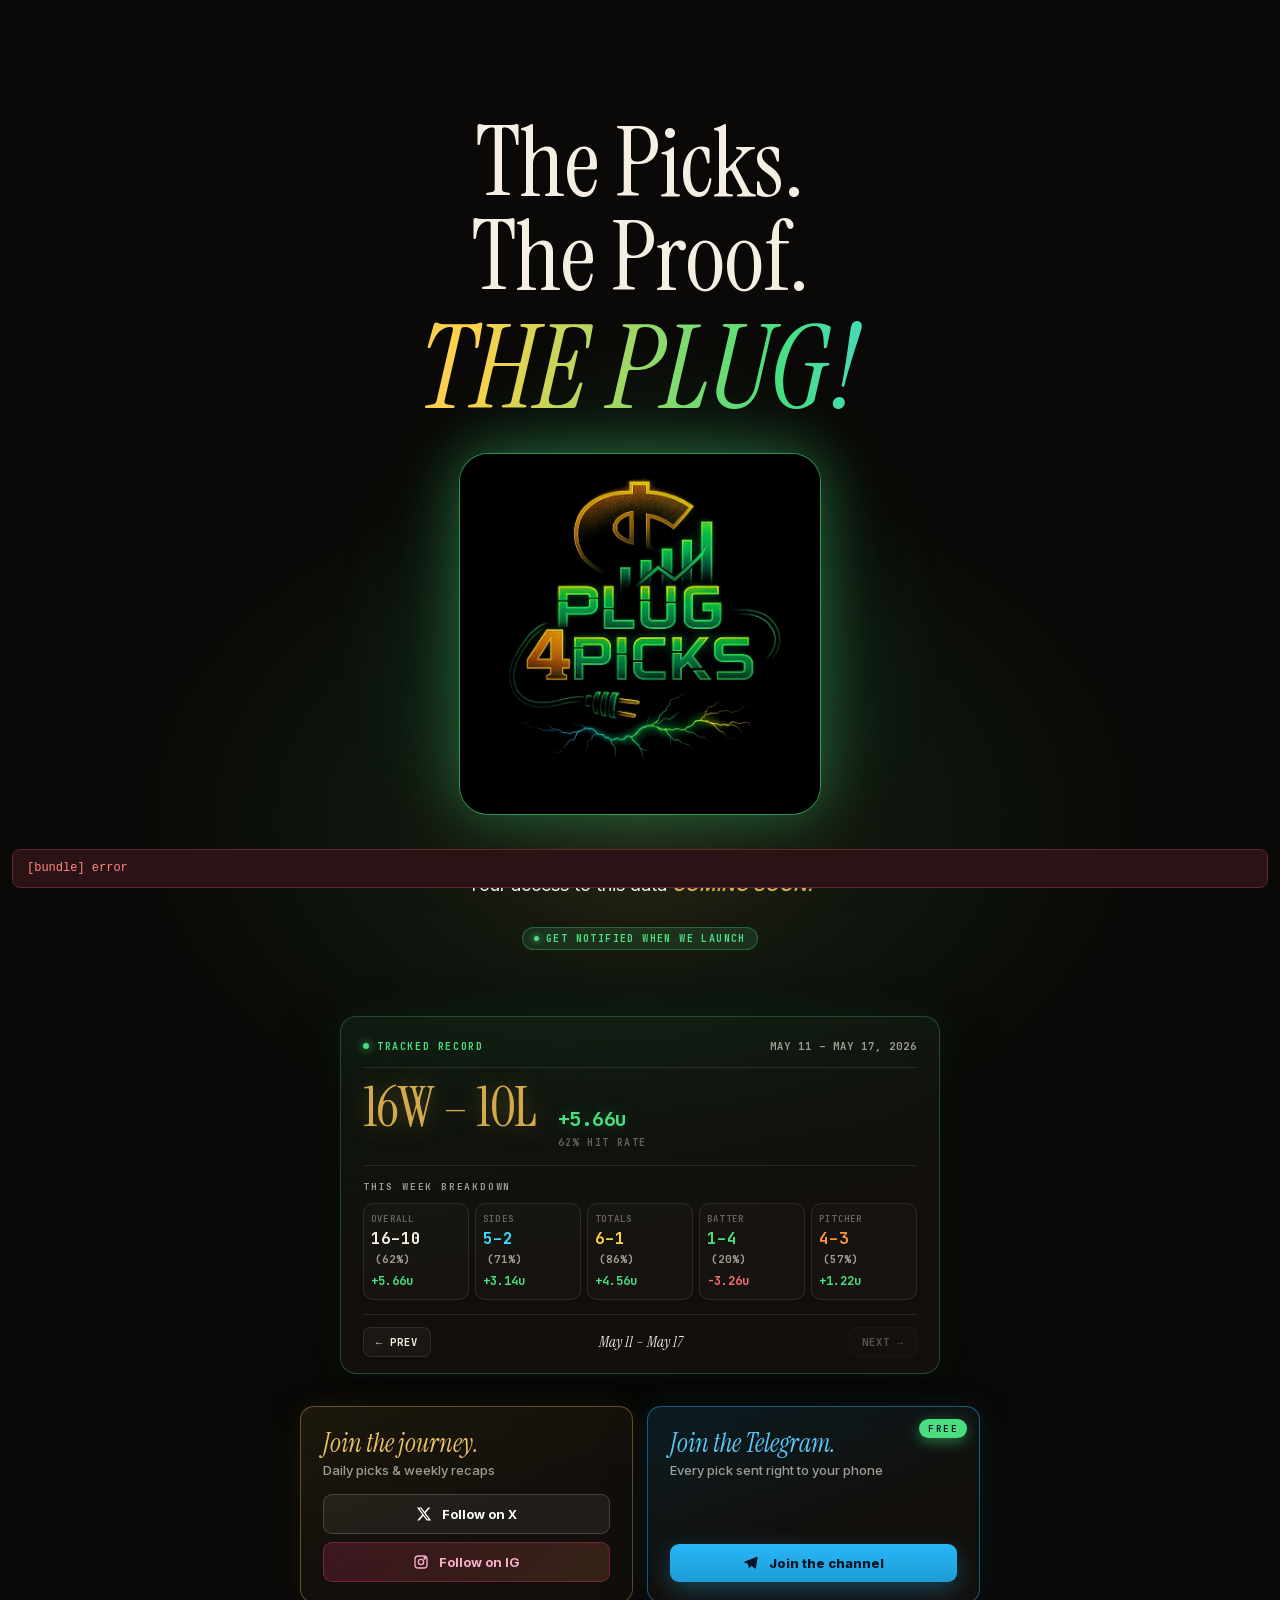
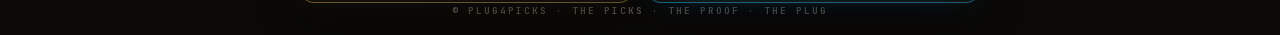
==== commit 8c54cb79: "Add files via upload" ====
--- a/index.html
+++ b/index.html
@@ -184,7 +184,7 @@
   </script>
 
   <script type="__bundler/template">
-"<!DOCTYPE html>\n<html lang=\"en\"><head>\n<meta charset=\"utf-8\">\n<meta name=\"viewport\" content=\"width=device-width,initial-scale=1\">\n<title>Plug4Picks — Coming Soon<\u002Ftitle>\n\n<link rel=\"preconnect\" href=\"https://fonts.googleapis.com\">\n<link rel=\"preconnect\" href=\"https://fonts.gstatic.com\" crossorigin=\"\">\n<style>/* latin-ext */\n@font-face {\n  font-family: 'Instrument Serif';\n  font-style: italic;\n  font-weight: 400;\n  font-display: swap;\n  src: url(\"2815b1ae-dbdc-4e82-b676-856f6e58c67a\") format('woff2');\n  unicode-range: U+0100-02BA, U+02BD-02C5, U+02C7-02CC, U+02CE-02D7, U+02DD-02FF, U+0304, U+0308, U+0329, U+1D00-1DBF, U+1E00-1E9F, U+1EF2-1EFF, U+2020, U+20A0-20AB, U+20AD-20C0, U+2113, U+2C60-2C7F, U+A720-A7FF;\n}\n/* latin */\n@font-face {\n  font-family: 'Instrument Serif';\n  font-style: italic;\n  font-weight: 400;\n  font-display: swap;\n  src: url(\"ec157700-48a3-43c1-840d-611a4d3c0ae7\") format('woff2');\n  unicode-range: U+0000-00FF, U+0131, U+0152-0153, U+02BB-02BC, U+02C6, U+02DA, U+02DC, U+0304, U+0308, U+0329, U+2000-206F, U+20AC, U+2122, U+2191, U+2193, U+2212, U+2215, U+FEFF, U+FFFD;\n}\n/* latin-ext */\n@font-face {\n  font-family: 'Instrument Serif';\n  font-style: normal;\n  font-weight: 400;\n  font-display: swap;\n  src: url(\"0356ebc9-863b-4102-84a4-06c934f940eb\") format('woff2');\n  unicode-range: U+0100-02BA, U+02BD-02C5, U+02C7-02CC, U+02CE-02D7, U+02DD-02FF, U+0304, U+0308, U+0329, U+1D00-1DBF, U+1E00-1E9F, U+1EF2-1EFF, U+2020, U+20A0-20AB, U+20AD-20C0, U+2113, U+2C60-2C7F, U+A720-A7FF;\n}\n/* latin */\n@font-face {\n  font-family: 'Instrument Serif';\n  font-style: normal;\n  font-weight: 400;\n  font-display: swap;\n  src: url(\"9ec1995f-06aa-4b99-b6d1-9468b2aa749a\") format('woff2');\n  unicode-range: U+0000-00FF, U+0131, U+0152-0153, U+02BB-02BC, U+02C6, U+02DA, U+02DC, U+0304, U+0308, U+0329, U+2000-206F, U+20AC, U+2122, U+2191, U+2193, U+2212, U+2215, U+FEFF, U+FFFD;\n}\n/* cyrillic-ext */\n@font-face {\n  font-family: 'Inter';\n  font-style: normal;\n  font-weight: 400;\n  font-display: swap;\n  src: url(\"caf42006-c221-4430-82c1-e2388eba81ee\") format('woff2');\n  unicode-range: U+0460-052F, U+1C80-1C8A, U+20B4, U+2DE0-2DFF, U+A640-A69F, U+FE2E-FE2F;\n}\n/* cyrillic */\n@font-face {\n  font-family: 'Inter';\n  font-style: normal;\n  font-weight: 400;\n  font-display: swap;\n  src: url(\"927cb997-15c2-4f1c-97d3-6625f287ff7d\") format('woff2');\n  unicode-range: U+0301, U+0400-045F, U+0490-0491, U+04B0-04B1, U+2116;\n}\n/* greek-ext */\n@font-face {\n  font-family: 'Inter';\n  font-style: normal;\n  font-weight: 400;\n  font-display: swap;\n  src: url(\"e4044386-8eb9-45c3-851e-c7dd352c7ffe\") format('woff2');\n  unicode-range: U+1F00-1FFF;\n}\n/* greek */\n@font-face {\n  font-family: 'Inter';\n  font-style: normal;\n  font-weight: 400;\n  font-display: swap;\n  src: url(\"cc659deb-fcb1-4b50-b0af-a1e82e724d22\") format('woff2');\n  unicode-range: U+0370-0377, U+037A-037F, U+0384-038A, U+038C, U+038E-03A1, U+03A3-03FF;\n}\n/* vietnamese */\n@font-face {\n  font-family: 'Inter';\n  font-style: normal;\n  font-weight: 400;\n  font-display: swap;\n  src: url(\"70bb6cda-4973-4c35-b866-b7946e600483\") format('woff2');\n  unicode-range: U+0102-0103, U+0110-0111, U+0128-0129, U+0168-0169, U+01A0-01A1, U+01AF-01B0, U+0300-0301, U+0303-0304, U+0308-0309, U+0323, U+0329, U+1EA0-1EF9, U+20AB;\n}\n/* latin-ext */\n@font-face {\n  font-family: 'Inter';\n  font-style: normal;\n  font-weight: 400;\n  font-display: swap;\n  src: url(\"44c94574-4af6-438f-9e95-29c28d3bd506\") format('woff2');\n  unicode-range: U+0100-02BA, U+02BD-02C5, U+02C7-02CC, U+02CE-02D7, U+02DD-02FF, U+0304, U+0308, U+0329, U+1D00-1DBF, U+1E00-1E9F, U+1EF2-1EFF, U+2020, U+20A0-20AB, U+20AD-20C0, U+2113, U+2C60-2C7F, U+A720-A7FF;\n}\n/* latin */\n@font-face {\n  font-family: 'Inter';\n  font-style: normal;\n  font-weight: 400;\n  font-display: swap;\n  src: url(\"fb7e6162-c74a-48c1-a586-2e9948fd1236\") format('woff2');\n  unicode-range: U+0000-00FF, U+0131, U+0152-0153, U+02BB-02BC, U+02C6, U+02DA, U+02DC, U+0304, U+0308, U+0329, U+2000-206F, U+20AC, U+2122, U+2191, U+2193, U+2212, U+2215, U+FEFF, U+FFFD;\n}\n/* cyrillic-ext */\n@font-face {\n  font-family: 'Inter';\n  font-style: normal;\n  font-weight: 500;\n  font-display: swap;\n  src: url(\"caf42006-c221-4430-82c1-e2388eba81ee\") format('woff2');\n  unicode-range: U+0460-052F, U+1C80-1C8A, U+20B4, U+2DE0-2DFF, U+A640-A69F, U+FE2E-FE2F;\n}\n/* cyrillic */\n@font-face {\n  font-family: 'Inter';\n  font-style: normal;\n  font-weight: 500;\n  font-display: swap;\n  src: url(\"927cb997-15c2-4f1c-97d3-6625f287ff7d\") format('woff2');\n  unicode-range: U+0301, U+0400-045F, U+0490-0491, U+04B0-04B1, U+2116;\n}\n/* greek-ext */\n@font-face {\n  font-family: 'Inter';\n  font-style: normal;\n  font-weight: 500;\n  font-display: swap;\n  src: url(\"e4044386-8eb9-45c3-851e-c7dd352c7ffe\") format('woff2');\n  unicode-range: U+1F00-1FFF;\n}\n/* greek */\n@font-face {\n  font-family: 'Inter';\n  font-style: normal;\n  font-weight: 500;\n  font-display: swap;\n  src: url(\"cc659deb-fcb1-4b50-b0af-a1e82e724d22\") format('woff2');\n  unicode-range: U+0370-0377, U+037A-037F, U+0384-038A, U+038C, U+038E-03A1, U+03A3-03FF;\n}\n/* vietnamese */\n@font-face {\n  font-family: 'Inter';\n  font-style: normal;\n  font-weight: 500;\n  font-display: swap;\n  src: url(\"70bb6cda-4973-4c35-b866-b7946e600483\") format('woff2');\n  unicode-range: U+0102-0103, U+0110-0111, U+0128-0129, U+0168-0169, U+01A0-01A1, U+01AF-01B0, U+0300-0301, U+0303-0304, U+0308-0309, U+0323, U+0329, U+1EA0-1EF9, U+20AB;\n}\n/* latin-ext */\n@font-face {\n  font-family: 'Inter';\n  font-style: normal;\n  font-weight: 500;\n  font-display: swap;\n  src: url(\"44c94574-4af6-438f-9e95-29c28d3bd506\") format('woff2');\n  unicode-range: U+0100-02BA, U+02BD-02C5, U+02C7-02CC, U+02CE-02D7, U+02DD-02FF, U+0304, U+0308, U+0329, U+1D00-1DBF, U+1E00-1E9F, U+1EF2-1EFF, U+2020, U+20A0-20AB, U+20AD-20C0, U+2113, U+2C60-2C7F, U+A720-A7FF;\n}\n/* latin */\n@font-face {\n  font-family: 'Inter';\n  font-style: normal;\n  font-weight: 500;\n  font-display: swap;\n  src: url(\"fb7e6162-c74a-48c1-a586-2e9948fd1236\") format('woff2');\n  unicode-range: U+0000-00FF, U+0131, U+0152-0153, U+02BB-02BC, U+02C6, U+02DA, U+02DC, U+0304, U+0308, U+0329, U+2000-206F, U+20AC, U+2122, U+2191, U+2193, U+2212, U+2215, U+FEFF, U+FFFD;\n}\n/* cyrillic-ext */\n@font-face {\n  font-family: 'Inter';\n  font-style: normal;\n  font-weight: 600;\n  font-display: swap;\n  src: url(\"caf42006-c221-4430-82c1-e2388eba81ee\") format('woff2');\n  unicode-range: U+0460-052F, U+1C80-1C8A, U+20B4, U+2DE0-2DFF, U+A640-A69F, U+FE2E-FE2F;\n}\n/* cyrillic */\n@font-face {\n  font-family: 'Inter';\n  font-style: normal;\n  font-weight: 600;\n  font-display: swap;\n  src: url(\"927cb997-15c2-4f1c-97d3-6625f287ff7d\") format('woff2');\n  unicode-range: U+0301, U+0400-045F, U+0490-0491, U+04B0-04B1, U+2116;\n}\n/* greek-ext */\n@font-face {\n  font-family: 'Inter';\n  font-style: normal;\n  font-weight: 600;\n  font-display: swap;\n  src: url(\"e4044386-8eb9-45c3-851e-c7dd352c7ffe\") format('woff2');\n  unicode-range: U+1F00-1FFF;\n}\n/* greek */\n@font-face {\n  font-family: 'Inter';\n  font-style: normal;\n  font-weight: 600;\n  font-display: swap;\n  src: url(\"cc659deb-fcb1-4b50-b0af-a1e82e724d22\") format('woff2');\n  unicode-range: U+0370-0377, U+037A-037F, U+0384-038A, U+038C, U+038E-03A1, U+03A3-03FF;\n}\n/* vietnamese */\n@font-face {\n  font-family: 'Inter';\n  font-style: normal;\n  font-weight: 600;\n  font-display: swap;\n  src: url(\"70bb6cda-4973-4c35-b866-b7946e600483\") format('woff2');\n  unicode-range: U+0102-0103, U+0110-0111, U+0128-0129, U+0168-0169, U+01A0-01A1, U+01AF-01B0, U+0300-0301, U+0303-0304, U+0308-0309, U+0323, U+0329, U+1EA0-1EF9, U+20AB;\n}\n/* latin-ext */\n@font-face {\n  font-family: 'Inter';\n  font-style: normal;\n  font-weight: 600;\n  font-display: swap;\n  src: url(\"44c94574-4af6-438f-9e95-29c28d3bd506\") format('woff2');\n  unicode-range: U+0100-02BA, U+02BD-02C5, U+02C7-02CC, U+02CE-02D7, U+02DD-02FF, U+0304, U+0308, U+0329, U+1D00-1DBF, U+1E00-1E9F, U+1EF2-1EFF, U+2020, U+20A0-20AB, U+20AD-20C0, U+2113, U+2C60-2C7F, U+A720-A7FF;\n}\n/* latin */\n@font-face {\n  font-family: 'Inter';\n  font-style: normal;\n  font-weight: 600;\n  font-display: swap;\n  src: url(\"fb7e6162-c74a-48c1-a586-2e9948fd1236\") format('woff2');\n  unicode-range: U+0000-00FF, U+0131, U+0152-0153, U+02BB-02BC, U+02C6, U+02DA, U+02DC, U+0304, U+0308, U+0329, U+2000-206F, U+20AC, U+2122, U+2191, U+2193, U+2212, U+2215, U+FEFF, U+FFFD;\n}\n/* cyrillic-ext */\n@font-face {\n  font-family: 'Inter';\n  font-style: normal;\n  font-weight: 700;\n  font-display: swap;\n  src: url(\"caf42006-c221-4430-82c1-e2388eba81ee\") format('woff2');\n  unicode-range: U+0460-052F, U+1C80-1C8A, U+20B4, U+2DE0-2DFF, U+A640-A69F, U+FE2E-FE2F;\n}\n/* cyrillic */\n@font-face {\n  font-family: 'Inter';\n  font-style: normal;\n  font-weight: 700;\n  font-display: swap;\n  src: url(\"927cb997-15c2-4f1c-97d3-6625f287ff7d\") format('woff2');\n  unicode-range: U+0301, U+0400-045F, U+0490-0491, U+04B0-04B1, U+2116;\n}\n/* greek-ext */\n@font-face {\n  font-family: 'Inter';\n  font-style: normal;\n  font-weight: 700;\n  font-display: swap;\n  src: url(\"e4044386-8eb9-45c3-851e-c7dd352c7ffe\") format('woff2');\n  unicode-range: U+1F00-1FFF;\n}\n/* greek */\n@font-face {\n  font-family: 'Inter';\n  font-style: normal;\n  font-weight: 700;\n  font-display: swap;\n  src: url(\"cc659deb-fcb1-4b50-b0af-a1e82e724d22\") format('woff2');\n  unicode-range: U+0370-0377, U+037A-037F, U+0384-038A, U+038C, U+038E-03A1, U+03A3-03FF;\n}\n/* vietnamese */\n@font-face {\n  font-family: 'Inter';\n  font-style: normal;\n  font-weight: 700;\n  font-display: swap;\n  src: url(\"70bb6cda-4973-4c35-b866-b7946e600483\") format('woff2');\n  unicode-range: U+0102-0103, U+0110-0111, U+0128-0129, U+0168-0169, U+01A0-01A1, U+01AF-01B0, U+0300-0301, U+0303-0304, U+0308-0309, U+0323, U+0329, U+1EA0-1EF9, U+20AB;\n}\n/* latin-ext */\n@font-face {\n  font-family: 'Inter';\n  font-style: normal;\n  font-weight: 700;\n  font-display: swap;\n  src: url(\"44c94574-4af6-438f-9e95-29c28d3bd506\") format('woff2');\n  unicode-range: U+0100-02BA, U+02BD-02C5, U+02C7-02CC, U+02CE-02D7, U+02DD-02FF, U+0304, U+0308, U+0329, U+1D00-1DBF, U+1E00-1E9F, U+1EF2-1EFF, U+2020, U+20A0-20AB, U+20AD-20C0, U+2113, U+2C60-2C7F, U+A720-A7FF;\n}\n/* latin */\n@font-face {\n  font-family: 'Inter';\n  font-style: normal;\n  font-weight: 700;\n  font-display: swap;\n  src: url(\"fb7e6162-c74a-48c1-a586-2e9948fd1236\") format('woff2');\n  unicode-range: U+0000-00FF, U+0131, U+0152-0153, U+02BB-02BC, U+02C6, U+02DA, U+02DC, U+0304, U+0308, U+0329, U+2000-206F, U+20AC, U+2122, U+2191, U+2193, U+2212, U+2215, U+FEFF, U+FFFD;\n}\n/* cyrillic-ext */\n@font-face {\n  font-family: 'Inter';\n  font-style: normal;\n  font-weight: 800;\n  font-display: swap;\n  src: url(\"caf42006-c221-4430-82c1-e2388eba81ee\") format('woff2');\n  unicode-range: U+0460-052F, U+1C80-1C8A, U+20B4, U+2DE0-2DFF, U+A640-A69F, U+FE2E-FE2F;\n}\n/* cyrillic */\n@font-face {\n  font-family: 'Inter';\n  font-style: normal;\n  font-weight: 800;\n  font-display: swap;\n  src: url(\"927cb997-15c2-4f1c-97d3-6625f287ff7d\") format('woff2');\n  unicode-range: U+0301, U+0400-045F, U+0490-0491, U+04B0-04B1, U+2116;\n}\n/* greek-ext */\n@font-face {\n  font-family: 'Inter';\n  font-style: normal;\n  font-weight: 800;\n  font-display: swap;\n  src: url(\"e4044386-8eb9-45c3-851e-c7dd352c7ffe\") format('woff2');\n  unicode-range: U+1F00-1FFF;\n}\n/* greek */\n@font-face {\n  font-family: 'Inter';\n  font-style: normal;\n  font-weight: 800;\n  font-display: swap;\n  src: url(\"cc659deb-fcb1-4b50-b0af-a1e82e724d22\") format('woff2');\n  unicode-range: U+0370-0377, U+037A-037F, U+0384-038A, U+038C, U+038E-03A1, U+03A3-03FF;\n}\n/* vietnamese */\n@font-face {\n  font-family: 'Inter';\n  font-style: normal;\n  font-weight: 800;\n  font-display: swap;\n  src: url(\"70bb6cda-4973-4c35-b866-b7946e600483\") format('woff2');\n  unicode-range: U+0102-0103, U+0110-0111, U+0128-0129, U+0168-0169, U+01A0-01A1, U+01AF-01B0, U+0300-0301, U+0303-0304, U+0308-0309, U+0323, U+0329, U+1EA0-1EF9, U+20AB;\n}\n/* latin-ext */\n@font-face {\n  font-family: 'Inter';\n  font-style: normal;\n  font-weight: 800;\n  font-display: swap;\n  src: url(\"44c94574-4af6-438f-9e95-29c28d3bd506\") format('woff2');\n  unicode-range: U+0100-02BA, U+02BD-02C5, U+02C7-02CC, U+02CE-02D7, U+02DD-02FF, U+0304, U+0308, U+0329, U+1D00-1DBF, U+1E00-1E9F, U+1EF2-1EFF, U+2020, U+20A0-20AB, U+20AD-20C0, U+2113, U+2C60-2C7F, U+A720-A7FF;\n}\n/* latin */\n@font-face {\n  font-family: 'Inter';\n  font-style: normal;\n  font-weight: 800;\n  font-display: swap;\n  src: url(\"fb7e6162-c74a-48c1-a586-2e9948fd1236\") format('woff2');\n  unicode-range: U+0000-00FF, U+0131, U+0152-0153, U+02BB-02BC, U+02C6, U+02DA, U+02DC, U+0304, U+0308, U+0329, U+2000-206F, U+20AC, U+2122, U+2191, U+2193, U+2212, U+2215, U+FEFF, U+FFFD;\n}\n/* cyrillic-ext */\n@font-face {\n  font-family: 'Inter';\n  font-style: normal;\n  font-weight: 900;\n  font-display: swap;\n  src: url(\"caf42006-c221-4430-82c1-e2388eba81ee\") format('woff2');\n  unicode-range: U+0460-052F, U+1C80-1C8A, U+20B4, U+2DE0-2DFF, U+A640-A69F, U+FE2E-FE2F;\n}\n/* cyrillic */\n@font-face {\n  font-family: 'Inter';\n  font-style: normal;\n  font-weight: 900;\n  font-display: swap;\n  src: url(\"927cb997-15c2-4f1c-97d3-6625f287ff7d\") format('woff2');\n  unicode-range: U+0301, U+0400-045F, U+0490-0491, U+04B0-04B1, U+2116;\n}\n/* greek-ext */\n@font-face {\n  font-family: 'Inter';\n  font-style: normal;\n  font-weight: 900;\n  font-display: swap;\n  src: url(\"e4044386-8eb9-45c3-851e-c7dd352c7ffe\") format('woff2');\n  unicode-range: U+1F00-1FFF;\n}\n/* greek */\n@font-face {\n  font-family: 'Inter';\n  font-style: normal;\n  font-weight: 900;\n  font-display: swap;\n  src: url(\"cc659deb-fcb1-4b50-b0af-a1e82e724d22\") format('woff2');\n  unicode-range: U+0370-0377, U+037A-037F, U+0384-038A, U+038C, U+038E-03A1, U+03A3-03FF;\n}\n/* vietnamese */\n@font-face {\n  font-family: 'Inter';\n  font-style: normal;\n  font-weight: 900;\n  font-display: swap;\n  src: url(\"70bb6cda-4973-4c35-b866-b7946e600483\") format('woff2');\n  unicode-range: U+0102-0103, U+0110-0111, U+0128-0129, U+0168-0169, U+01A0-01A1, U+01AF-01B0, U+0300-0301, U+0303-0304, U+0308-0309, U+0323, U+0329, U+1EA0-1EF9, U+20AB;\n}\n/* latin-ext */\n@font-face {\n  font-family: 'Inter';\n  font-style: normal;\n  font-weight: 900;\n  font-display: swap;\n  src: url(\"44c94574-4af6-438f-9e95-29c28d3bd506\") format('woff2');\n  unicode-range: U+0100-02BA, U+02BD-02C5, U+02C7-02CC, U+02CE-02D7, U+02DD-02FF, U+0304, U+0308, U+0329, U+1D00-1DBF, U+1E00-1E9F, U+1EF2-1EFF, U+2020, U+20A0-20AB, U+20AD-20C0, U+2113, U+2C60-2C7F, U+A720-A7FF;\n}\n/* latin */\n@font-face {\n  font-family: 'Inter';\n  font-style: normal;\n  font-weight: 900;\n  font-display: swap;\n  src: url(\"fb7e6162-c74a-48c1-a586-2e9948fd1236\") format('woff2');\n  unicode-range: U+0000-00FF, U+0131, U+0152-0153, U+02BB-02BC, U+02C6, U+02DA, U+02DC, U+0304, U+0308, U+0329, U+2000-206F, U+20AC, U+2122, U+2191, U+2193, U+2212, U+2215, U+FEFF, U+FFFD;\n}\n/* cyrillic-ext */\n@font-face {\n  font-family: 'JetBrains Mono';\n  font-style: normal;\n  font-weight: 400;\n  font-display: swap;\n  src: url(\"85f4c5fb-1640-46d5-ab11-c327f7265a5e\") format('woff2');\n  unicode-range: U+0460-052F, U+1C80-1C8A, U+20B4, U+2DE0-2DFF, U+A640-A69F, U+FE2E-FE2F;\n}\n/* cyrillic */\n@font-face {\n  font-family: 'JetBrains Mono';\n  font-style: normal;\n  font-weight: 400;\n  font-display: swap;\n  src: url(\"d84e40a6-ad23-4183-bdae-5816efb8609b\") format('woff2');\n  unicode-range: U+0301, U+0400-045F, U+0490-0491, U+04B0-04B1, U+2116;\n}\n/* greek */\n@font-face {\n  font-family: 'JetBrains Mono';\n  font-style: normal;\n  font-weight: 400;\n  font-display: swap;\n  src: url(\"4ab33b6f-8a2a-4345-a060-5db2c27e0ce6\") format('woff2');\n  unicode-range: U+0370-0377, U+037A-037F, U+0384-038A, U+038C, U+038E-03A1, U+03A3-03FF;\n}\n/* vietnamese */\n@font-face {\n  font-family: 'JetBrains Mono';\n  font-style: normal;\n  font-weight: 400;\n  font-display: swap;\n  src: url(\"123f383c-5ee6-4012-8654-a36e72400e52\") format('woff2');\n  unicode-range: U+0102-0103, U+0110-0111, U+0128-0129, U+0168-0169, U+01A0-01A1, U+01AF-01B0, U+0300-0301, U+0303-0304, U+0308-0309, U+0323, U+0329, U+1EA0-1EF9, U+20AB;\n}\n/* latin-ext */\n@font-face {\n  font-family: 'JetBrains Mono';\n  font-style: normal;\n  font-weight: 400;\n  font-display: swap;\n  src: url(\"3e24ac66-e5fd-4100-b535-9efcbe97414d\") format('woff2');\n  unicode-range: U+0100-02BA, U+02BD-02C5, U+02C7-02CC, U+02CE-02D7, U+02DD-02FF, U+0304, U+0308, U+0329, U+1D00-1DBF, U+1E00-1E9F, U+1EF2-1EFF, U+2020, U+20A0-20AB, U+20AD-20C0, U+2113, U+2C60-2C7F, U+A720-A7FF;\n}\n/* latin */\n@font-face {\n  font-family: 'JetBrains Mono';\n  font-style: normal;\n  font-weight: 400;\n  font-display: swap;\n  src: url(\"2748c0bc-9009-4b3a-b8cb-b48705d6ab35\") format('woff2');\n  unicode-range: U+0000-00FF, U+0131, U+0152-0153, U+02BB-02BC, U+02C6, U+02DA, U+02DC, U+0304, U+0308, U+0329, U+2000-206F, U+20AC, U+2122, U+2191, U+2193, U+2212, U+2215, U+FEFF, U+FFFD;\n}\n/* cyrillic-ext */\n@font-face {\n  font-family: 'JetBrains Mono';\n  font-style: normal;\n  font-weight: 500;\n  font-display: swap;\n  src: url(\"85f4c5fb-1640-46d5-ab11-c327f7265a5e\") format('woff2');\n  unicode-range: U+0460-052F, U+1C80-1C8A, U+20B4, U+2DE0-2DFF, U+A640-A69F, U+FE2E-FE2F;\n}\n/* cyrillic */\n@font-face {\n  font-family: 'JetBrains Mono';\n  font-style: normal;\n  font-weight: 500;\n  font-display: swap;\n  src: url(\"d84e40a6-ad23-4183-bdae-5816efb8609b\") format('woff2');\n  unicode-range: U+0301, U+0400-045F, U+0490-0491, U+04B0-04B1, U+2116;\n}\n/* greek */\n@font-face {\n  font-family: 'JetBrains Mono';\n  font-style: normal;\n  font-weight: 500;\n  font-display: swap;\n  src: url(\"4ab33b6f-8a2a-4345-a060-5db2c27e0ce6\") format('woff2');\n  unicode-range: U+0370-0377, U+037A-037F, U+0384-038A, U+038C, U+038E-03A1, U+03A3-03FF;\n}\n/* vietnamese */\n@font-face {\n  font-family: 'JetBrains Mono';\n  font-style: normal;\n  font-weight: 500;\n  font-display: swap;\n  src: url(\"123f383c-5ee6-4012-8654-a36e72400e52\") format('woff2');\n  unicode-range: U+0102-0103, U+0110-0111, U+0128-0129, U+0168-0169, U+01A0-01A1, U+01AF-01B0, U+0300-0301, U+0303-0304, U+0308-0309, U+0323, U+0329, U+1EA0-1EF9, U+20AB;\n}\n/* latin-ext */\n@font-face {\n  font-family: 'JetBrains Mono';\n  font-style: normal;\n  font-weight: 500;\n  font-display: swap;\n  src: url(\"3e24ac66-e5fd-4100-b535-9efcbe97414d\") format('woff2');\n  unicode-range: U+0100-02BA, U+02BD-02C5, U+02C7-02CC, U+02CE-02D7, U+02DD-02FF, U+0304, U+0308, U+0329, U+1D00-1DBF, U+1E00-1E9F, U+1EF2-1EFF, U+2020, U+20A0-20AB, U+20AD-20C0, U+2113, U+2C60-2C7F, U+A720-A7FF;\n}\n/* latin */\n@font-face {\n  font-family: 'JetBrains Mono';\n  font-style: normal;\n  font-weight: 500;\n  font-display: swap;\n  src: url(\"2748c0bc-9009-4b3a-b8cb-b48705d6ab35\") format('woff2');\n  unicode-range: U+0000-00FF, U+0131, U+0152-0153, U+02BB-02BC, U+02C6, U+02DA, U+02DC, U+0304, U+0308, U+0329, U+2000-206F, U+20AC, U+2122, U+2191, U+2193, U+2212, U+2215, U+FEFF, U+FFFD;\n}\n/* cyrillic-ext */\n@font-face {\n  font-family: 'JetBrains Mono';\n  font-style: normal;\n  font-weight: 700;\n  font-display: swap;\n  src: url(\"85f4c5fb-1640-46d5-ab11-c327f7265a5e\") format('woff2');\n  unicode-range: U+0460-052F, U+1C80-1C8A, U+20B4, U+2DE0-2DFF, U+A640-A69F, U+FE2E-FE2F;\n}\n/* cyrillic */\n@font-face {\n  font-family: 'JetBrains Mono';\n  font-style: normal;\n  font-weight: 700;\n  font-display: swap;\n  src: url(\"d84e40a6-ad23-4183-bdae-5816efb8609b\") format('woff2');\n  unicode-range: U+0301, U+0400-045F, U+0490-0491, U+04B0-04B1, U+2116;\n}\n/* greek */\n@font-face {\n  font-family: 'JetBrains Mono';\n  font-style: normal;\n  font-weight: 700;\n  font-display: swap;\n  src: url(\"4ab33b6f-8a2a-4345-a060-5db2c27e0ce6\") format('woff2');\n  unicode-range: U+0370-0377, U+037A-037F, U+0384-038A, U+038C, U+038E-03A1, U+03A3-03FF;\n}\n/* vietnamese */\n@font-face {\n  font-family: 'JetBrains Mono';\n  font-style: normal;\n  font-weight: 700;\n  font-display: swap;\n  src: url(\"123f383c-5ee6-4012-8654-a36e72400e52\") format('woff2');\n  unicode-range: U+0102-0103, U+0110-0111, U+0128-0129, U+0168-0169, U+01A0-01A1, U+01AF-01B0, U+0300-0301, U+0303-0304, U+0308-0309, U+0323, U+0329, U+1EA0-1EF9, U+20AB;\n}\n/* latin-ext */\n@font-face {\n  font-family: 'JetBrains Mono';\n  font-style: normal;\n  font-weight: 700;\n  font-display: swap;\n  src: url(\"3e24ac66-e5fd-4100-b535-9efcbe97414d\") format('woff2');\n  unicode-range: U+0100-02BA, U+02BD-02C5, U+02C7-02CC, U+02CE-02D7, U+02DD-02FF, U+0304, U+0308, U+0329, U+1D00-1DBF, U+1E00-1E9F, U+1EF2-1EFF, U+2020, U+20A0-20AB, U+20AD-20C0, U+2113, U+2C60-2C7F, U+A720-A7FF;\n}\n/* latin */\n@font-face {\n  font-family: 'JetBrains Mono';\n  font-style: normal;\n  font-weight: 700;\n  font-display: swap;\n  src: url(\"2748c0bc-9009-4b3a-b8cb-b48705d6ab35\") format('woff2');\n  unicode-range: U+0000-00FF, U+0131, U+0152-0153, U+02BB-02BC, U+02C6, U+02DA, U+02DC, U+0304, U+0308, U+0329, U+2000-206F, U+20AC, U+2122, U+2191, U+2193, U+2212, U+2215, U+FEFF, U+FFFD;\n}\n<\u002Fstyle>\n<style>\n  :root {\n    --bg: #0A0907;\n    --text: #F5EFE3;\n    --textDim: rgba(245,239,227,0.62);\n    --textMute: rgba(245,239,227,0.36);\n    --border: rgba(255,235,200,0.10);\n    --borderHi: rgba(255,235,200,0.18);\n    --gold: #D4A94A;\n    --goldHi: #E8C467;\n    --green: #4ADE80;\n    --cyan: #3FD8FF;\n  }\n  *, *::before, *::after { box-sizing: border-box; }\n  html, body {\n    margin: 0; padding: 0; min-height: 100vh;\n    background: var(--bg); color: var(--text);\n    font-family: 'Inter', system-ui, sans-serif;\n    -webkit-font-smoothing: antialiased;\n    overflow-x: hidden;\n  }\n\n  /* ─── STORM LIGHTNING (atmospheric, realistic flashes) ──────── */\n  /* Real lightning: nearly invisible 95% of the time, brief bright flash\n     with a quick double-pulse, then long silence. Delayed start so the\n     intro animation owns the first 5 seconds. */\n  @keyframes lp-strike {\n    0%, 100% { opacity: 0; }\n    1.0%     { opacity: 1; }\n    1.4%     { opacity: 0.15; }\n    1.8%     { opacity: 0.95; }\n    2.4%     { opacity: 0.0; }\n    3.0%     { opacity: 0.55; }\n    3.4%     { opacity: 0; }\n  }\n  @keyframes lp-flash {\n    0%, 100% { opacity: 0; }\n    1.0%     { opacity: 0.14; }\n    1.8%     { opacity: 0.07; }\n    2.4%     { opacity: 0; }\n    3.0%     { opacity: 0.05; }\n    3.4%     { opacity: 0; }\n  }\n  .lp-bolt { animation: lp-strike 14s linear infinite; opacity: 0; animation-fill-mode: backwards; }\n  .lp-flash-overlay { animation: lp-flash 14s linear infinite; opacity: 0; animation-fill-mode: backwards; }\n  /* Bolts now wait for the intro animation (≈4s) before striking */\n  .lp-b1 { animation-delay: 6.0s;  }\n  .lp-b2 { animation-delay: 10.5s; }\n  .lp-b3 { animation-delay: 13.8s; }\n\n  /* ─── LOGO + HEADLINE REVEAL ────────────────────────────────── */\n  @keyframes halo-breathe {\n    0%, 100% { opacity: 0.65; transform: scale(1); }\n    50%      { opacity: 1;    transform: scale(1.06); }\n  }\n  .halo-breathe { animation: halo-breathe 4.2s ease-in-out infinite; }\n\n  @keyframes hero-line-up {\n    0%   { opacity: 0; transform: translateY(22px); }\n    100% { opacity: 1; transform: translateY(0); }\n  }\n  @keyframes plug-flicker {\n    0%   { opacity: 0; filter: brightness(0.2); }\n    8%   { opacity: 0.95; filter: brightness(2.2); }\n    14%  { opacity: 0.2; filter: brightness(0.4); }\n    22%  { opacity: 1; filter: brightness(2.4); }\n    30%  { opacity: 0.4; filter: brightness(0.6); }\n    42%  { opacity: 1; filter: brightness(1.8); }\n    55%  { opacity: 0.7; filter: brightness(1); }\n    100% { opacity: 1; filter: brightness(1); }\n  }\n  @keyframes logo-power-on {\n    0%, 45% { opacity: 0; transform: scale(0.88); filter: brightness(0.4); }\n    50%     { opacity: 0.85; transform: scale(1.04); filter: brightness(2); }\n    58%     { opacity: 0.2; filter: brightness(0.5); }\n    66%     { opacity: 1; filter: brightness(2.2); }\n    74%     { opacity: 0.5; filter: brightness(0.7); }\n    82%     { opacity: 1; filter: brightness(1.6); }\n    100%    { opacity: 1; transform: scale(1); filter: brightness(1); }\n  }\n  @keyframes pulse-dot-anim {\n    0%, 100% { opacity: 0.55; transform: scale(1); }\n    50%      { opacity: 1;    transform: scale(1.4); }\n  }\n  .pulse-dot { animation: pulse-dot-anim 1.6s ease-in-out infinite; }\n\n  /* ─── LAYOUT ────────────────────────────────────────────────── */\n  .page {\n    position: relative; min-height: 100vh;\n    display: flex; align-items: center; justify-content: center;\n    padding: 60px 24px 32px;\n    overflow: hidden;\n  }\n\n  .ambient-glow {\n    position: absolute; top: 50%; left: 50%;\n    transform: translate(-50%, -50%);\n    width: 1100px; height: 760px; pointer-events: none; z-index: 0;\n    background: radial-gradient(ellipse, rgba(212,169,74,0.16) 0%, rgba(74,222,128,0.06) 35%, transparent 65%);\n  }\n\n  .content {\n    position: relative; z-index: 5;\n    text-align: center;\n    max-width: 680px;\n    width: 100%;\n  }\n\n  /* Top chip */\n  .chip {\n    display: inline-flex; align-items: center; gap: 8px;\n    padding: 6px 14px; border-radius: 999px;\n    background: rgba(212,169,74,0.12);\n    border: 1px solid rgba(212,169,74,0.32);\n    font-family: 'JetBrains Mono', monospace;\n    font-size: 10.5px; font-weight: 700; letter-spacing: 1.6px;\n    color: var(--gold); text-transform: uppercase;\n    margin-bottom: 42px;\n    opacity: 0;\n    animation: hero-line-up 0.7s 0.05s cubic-bezier(0.2,0.8,0.2,1) forwards;\n  }\n  .chip .dot { width: 6px; height: 6px; border-radius: 6px; background: var(--gold); box-shadow: 0 0 8px var(--gold); }\n\n  /* COMING SOON wordmark — gradient text */\n  .coming-soon {\n    display: block;\n    font-family: 'JetBrains Mono', monospace;\n    font-size: clamp(18px, 2.2vw, 26px);\n    font-weight: 800; letter-spacing: 8px;\n    background: linear-gradient(90deg, var(--goldHi) 0%, var(--gold) 50%, var(--green) 100%);\n    -webkit-background-clip: text; background-clip: text;\n    -webkit-text-fill-color: transparent; color: transparent;\n    filter: drop-shadow(0 0 16px rgba(212,169,74,0.35));\n    margin-bottom: 36px;\n    opacity: 0;\n    animation: hero-line-up 0.8s 0.45s cubic-bezier(0.2,0.8,0.2,1) forwards;\n  }\n\n  /* Headline lines */\n  .h1 {\n    font-family: 'Instrument Serif', serif;\n    font-size: clamp(54px, 8.5vw, 96px);\n    line-height: 0.98; letter-spacing: -2.2;\n    font-weight: 400;\n    margin: 0 0 28px;\n  }\n  .hero-line {\n    display: block;\n    opacity: 0; transform: translateY(22px);\n    animation: hero-line-up 0.75s cubic-bezier(0.2,0.8,0.2,1) forwards;\n  }\n  .hero-line-1 { animation-delay: 0.85s; }\n  .hero-line-2 { animation-delay: 1.25s; }\n  .hero-line-plug {\n    display: block;\n    opacity: 0;\n    background: linear-gradient(90deg, #E8C467 0%, #FFD24A 25%, #4ADE80 70%, #3FD8FF 100%);\n    -webkit-background-clip: text; background-clip: text;\n    -webkit-text-fill-color: transparent; color: transparent;\n    filter: drop-shadow(0 0 18px rgba(74,222,128,0.55)) drop-shadow(0 0 36px rgba(255,210,74,0.35));\n    animation: plug-flicker 1.6s 1.7s linear forwards;\n    font-style: italic;\n    font-size: clamp(62px, 9.6vw, 116px);\n    letter-spacing: -2.6;\n    margin-top: 0.06em;\n  }\n\n  /* Logo block */\n  .logo-wrap {\n    position: relative; width: 360px; height: 360px;\n    margin: 8px auto 30px;\n    opacity: 0;\n    animation: logo-power-on 1.6s 1.7s linear forwards;\n  }\n  .logo-halo {\n    position: absolute; inset: -130px; pointer-events: none; z-index: 0;\n    background: radial-gradient(circle, rgba(74,222,128,0.42) 0%, rgba(74,222,128,0.18) 28%, rgba(74,222,128,0.05) 50%, transparent 70%);\n    filter: blur(8px);\n  }\n  .logo-rim {\n    position: absolute; inset: -60px; pointer-events: none; z-index: 0;\n    background: radial-gradient(circle, rgba(212,169,74,0.28) 0%, transparent 55%);\n  }\n  .logo-img {\n    position: relative; z-index: 2;\n    width: 100%; height: 100%;\n    border-radius: 28px; display: block;\n    box-shadow:\n      0 0 0 1px rgba(74,222,128,0.55),\n      0 0 60px rgba(74,222,128,0.45),\n      0 30px 70px rgba(0,0,0,0.55);\n  }\n\n  .tagline {\n    font-family: 'Inter'; font-size: 18px;\n    color: var(--text); line-height: 1.55;\n    max-width: 540px; margin: 30px auto 0;\n    text-wrap: pretty;\n    opacity: 0;\n    animation: hero-line-up 0.8s 3.0s cubic-bezier(0.2,0.8,0.2,1) forwards;\n  }\n  .tagline em { color: var(--gold); font-style: italic; font-weight: 600; }\n  .tagline .accent-green { color: var(--green); font-weight: 700; }\n\n  /* Social row */\n  .socials {\n    display: flex; gap: 12px; justify-content: center; flex-wrap: wrap;\n    margin-top: 16px;\n    opacity: 0;\n    animation: hero-line-up 0.8s 3.6s cubic-bezier(0.2,0.8,0.2,1) forwards;\n  }\n  .social {\n    display: inline-flex; align-items: center; gap: 10px;\n    padding: 14px 20px; border-radius: 12px;\n    background: rgba(20,17,13,0.65);\n    backdrop-filter: blur(12px);\n    -webkit-backdrop-filter: blur(12px);\n    border: 1px solid var(--border);\n    color: var(--text); text-decoration: none;\n    font-family: 'Inter'; font-size: 14px; font-weight: 600;\n    transition: transform 160ms ease, border-color 160ms ease, background 160ms ease, box-shadow 160ms ease;\n    min-width: 168px;\n    justify-content: flex-start;\n  }\n  .social:hover {\n    transform: translateY(-2px);\n    border-color: var(--borderHi);\n    background: rgba(30,26,20,0.85);\n    box-shadow: 0 12px 32px rgba(0,0,0,0.45), 0 0 0 1px var(--accent, var(--borderHi));\n  }\n  .social .icon {\n    display: inline-flex; align-items: center; justify-content: center;\n    width: 32px; height: 32px; border-radius: 8px;\n    background: rgba(255,255,255,0.04);\n    color: var(--accent, var(--text));\n    flex-shrink: 0;\n  }\n  .social .label {\n    display: flex; flex-direction: column; align-items: flex-start; gap: 1px;\n  }\n  .social .net {\n    font-family: 'JetBrains Mono', monospace; font-size: 9px; font-weight: 800;\n    letter-spacing: 1.6px; color: var(--textMute); text-transform: uppercase;\n  }\n  .social .handle {\n    font-size: 14px; font-weight: 700; color: var(--text);\n  }\n  .social-x  { --accent: #FFFFFF; }\n  .social-ig { --accent: #E1306C; }\n  .social-tg { --accent: #29B6F6; }\n\n  /* Rotating COMING SOON phrase */\n  .phrase-track {\n    position: relative;\n    display: block;\n    height: 1.3em;\n    margin-bottom: 36px;\n  }\n  .phrase-item {\n    position: absolute; left: 0; right: 0; top: 0;\n    display: flex; align-items: center; justify-content: center;\n    font-family: 'JetBrains Mono', monospace;\n    font-size: clamp(18px, 2.2vw, 26px);\n    font-weight: 800; letter-spacing: 8px;\n    background: linear-gradient(90deg, var(--goldHi) 0%, var(--gold) 50%, var(--green) 100%);\n    -webkit-background-clip: text; background-clip: text;\n    -webkit-text-fill-color: transparent; color: transparent;\n    filter: drop-shadow(0 0 16px rgba(212,169,74,0.35));\n    opacity: 0;\n  }\n  /* 2 phrases, each visible for ~3.5s on a 8s cycle */\n  @keyframes phrase-1 {\n    0%, 44%   { opacity: 1; transform: translateY(0); }\n    50%, 96%  { opacity: 0; transform: translateY(-6px); }\n    100%      { opacity: 1; transform: translateY(0); }\n  }\n  @keyframes phrase-2 {\n    0%, 44%   { opacity: 0; transform: translateY(6px); }\n    50%, 96%  { opacity: 1; transform: translateY(0); }\n    100%      { opacity: 0; transform: translateY(-6px); }\n  }\n  .phrase-1 { animation: phrase-1 8s 0.45s linear infinite; }\n  .phrase-2 { animation: phrase-2 8s 0.45s linear infinite; }\n\n  /* \"For now, enjoy some free picks\" line is now in tagline; remove standalone style */\n  .free-picks { display: none; }\n\n  /* WEEKLY RESULTS CARD — app-style breakdown */\n  .weekly-card {\n    position: relative;\n    margin: 38px auto 0;\n    max-width: 600px;\n    padding: 22px 22px 16px;\n    border-radius: 16px;\n    background: linear-gradient(170deg, rgba(74,222,128,0.07) 0%, rgba(20,17,13,0.82) 60%);\n    backdrop-filter: blur(14px);\n    -webkit-backdrop-filter: blur(14px);\n    border: 1px solid rgba(74,222,128,0.28);\n    box-shadow:\n      0 30px 60px rgba(0,0,0,0.5),\n      0 0 40px rgba(74,222,128,0.08);\n    text-align: left;\n    opacity: 0;\n    animation: hero-line-up 0.8s 3.15s cubic-bezier(0.2,0.8,0.2,1) forwards;\n  }\n  .weekly-head {\n    display: flex; align-items: center; justify-content: space-between;\n    padding-bottom: 14px; margin-bottom: 14px;\n    border-bottom: 1px solid var(--border);\n  }\n  .weekly-label {\n    display: inline-flex; align-items: center; gap: 8px;\n    font-family: 'JetBrains Mono', monospace;\n    font-size: 10px; font-weight: 800; letter-spacing: 1.6px;\n    color: var(--green); text-transform: uppercase;\n  }\n  .weekly-label .dot {\n    width: 6px; height: 6px; border-radius: 6px;\n    background: var(--green); box-shadow: 0 0 8px var(--green);\n  }\n  .weekly-range {\n    font-family: 'JetBrains Mono', monospace;\n    font-size: 10.5px; font-weight: 700; letter-spacing: 1px;\n    color: var(--textDim); text-transform: uppercase;\n  }\n  .weekly-hero {\n    display: flex; align-items: baseline; gap: 22px;\n    padding-bottom: 16px;\n    border-bottom: 1px solid var(--border);\n    margin-bottom: 14px;\n  }\n  .weekly-record {\n    font-family: 'Instrument Serif', serif;\n    font-size: 56px; line-height: 0.9; letter-spacing: -1.6px;\n    color: var(--gold);\n    text-shadow: 0 0 24px rgba(212,169,74,0.35);\n  }\n  .weekly-meta { display: flex; flex-direction: column; gap: 4px; }\n  .weekly-units {\n    font-family: 'JetBrains Mono', monospace;\n    font-size: 20px; font-weight: 800; letter-spacing: -0.5px;\n  }\n  .weekly-units.pos { color: var(--green); text-shadow: 0 0 18px rgba(74,222,128,0.35); }\n  .weekly-units.neg { color: #F87171; }\n  .weekly-hit {\n    font-family: 'JetBrains Mono', monospace;\n    font-size: 10px; font-weight: 700; letter-spacing: 1.4px;\n    color: var(--textMute); text-transform: uppercase;\n  }\n  .weekly-breakdown-label {\n    font-family: 'JetBrains Mono', monospace;\n    font-size: 9.5px; font-weight: 800; letter-spacing: 1.8px;\n    color: var(--textDim); text-transform: uppercase;\n    margin-bottom: 10px;\n  }\n  .weekly-stats {\n    display: grid; grid-template-columns: repeat(5, 1fr); gap: 6px;\n    margin-bottom: 14px;\n  }\n  .stat-card {\n    padding: 9px 7px 10px; border-radius: 10px;\n    background: rgba(255,235,200,0.025);\n    border: 1px solid var(--border);\n    text-align: left;\n  }\n  .stat-card[data-cat=\"sides\"]   { --c-accent: #3FD8FF; }\n  .stat-card[data-cat=\"totals\"]  { --c-accent: #FFD24A; }\n  .stat-card[data-cat=\"props\"]   { --c-accent: #4ADE80; }\n  .stat-card[data-cat=\"batter\"]  { --c-accent: #4ADE80; }\n  .stat-card[data-cat=\"pitcher\"] { --c-accent: #FB923C; }\n  .stat-card[data-cat=\"overall\"] { --c-accent: #F5EFE3; }\n  .stat-k {\n    font-family: 'JetBrains Mono', monospace;\n    font-size: 9px; font-weight: 800; letter-spacing: 1.2px;\n    color: var(--textMute); text-transform: uppercase;\n    margin-bottom: 6px;\n  }\n  .stat-rec {\n    font-family: 'JetBrains Mono', monospace;\n    font-size: 16px; font-weight: 800;\n    color: var(--c-accent, var(--text));\n    line-height: 1;\n  }\n  .stat-pct {\n    display: inline-block; margin-left: 4px;\n    font-family: 'JetBrains Mono', monospace;\n    font-size: 11px; font-weight: 700;\n    color: var(--textDim);\n  }\n  .stat-u {\n    margin-top: 6px;\n    font-family: 'JetBrains Mono', monospace;\n    font-size: 12px; font-weight: 800;\n  }\n  .stat-u.pos { color: var(--green); }\n  .stat-u.neg { color: #F87171; }\n  .weekly-nav {\n    display: flex; align-items: center; justify-content: space-between;\n    padding-top: 12px;\n    border-top: 1px solid var(--border);\n    gap: 12px;\n  }\n  .weekly-nav-btn {\n    padding: 7px 12px; border-radius: 8px;\n    background: rgba(255,235,200,0.04);\n    border: 1px solid var(--border);\n    color: var(--text);\n    font-family: 'JetBrains Mono', monospace;\n    font-size: 10.5px; font-weight: 800; letter-spacing: 1px;\n    cursor: pointer;\n    text-transform: uppercase;\n    transition: background 140ms ease, border-color 140ms ease, color 140ms ease, transform 140ms ease;\n  }\n  .weekly-nav-btn:hover:not(:disabled) {\n    background: rgba(212,169,74,0.10);\n    border-color: rgba(212,169,74,0.35);\n    color: var(--gold);\n    transform: translateY(-1px);\n  }\n  .weekly-nav-btn:disabled {\n    opacity: 0.3; cursor: not-allowed;\n  }\n  .weekly-nav-range {\n    font-family: 'Instrument Serif', serif; font-style: italic;\n    font-size: 15px; color: var(--text);\n    text-align: center; flex: 1;\n  }\n\n  /* TWO-BOX CTA ROW: gold socials + blue telegram */\n  .cta-row {\n    margin: 32px auto 0;\n    max-width: 720px;\n    display: grid; grid-template-columns: 1fr 1fr; gap: 14px;\n    opacity: 0;\n    animation: hero-line-up 0.8s 3.6s cubic-bezier(0.2,0.8,0.2,1) forwards;\n  }\n  .cta-box {\n    position: relative;\n    padding: 22px 22px 20px;\n    border-radius: 14px;\n    backdrop-filter: blur(14px);\n    -webkit-backdrop-filter: blur(14px);\n    text-align: left;\n    display: flex; flex-direction: column;\n  }\n  .cta-box-gold {\n    background: linear-gradient(160deg, rgba(212,169,74,0.10) 0%, rgba(20,17,13,0.78) 60%);\n    border: 1px solid rgba(212,169,74,0.42);\n    box-shadow: 0 20px 40px rgba(0,0,0,0.4), 0 0 30px rgba(212,169,74,0.10);\n  }\n  .cta-box-blue {\n    background: linear-gradient(160deg, rgba(41,182,246,0.12) 0%, rgba(20,17,13,0.78) 60%);\n    border: 1px solid rgba(41,182,246,0.45);\n    box-shadow: 0 20px 40px rgba(0,0,0,0.4), 0 0 30px rgba(41,182,246,0.12);\n  }\n  .cta-badge {\n    position: absolute; top: 12px; right: 12px;\n    padding: 3px 9px; border-radius: 999px;\n    background: var(--green); color: #051628;\n    font-family: 'JetBrains Mono', monospace;\n    font-size: 9.5px; font-weight: 800; letter-spacing: 1.4px;\n    box-shadow: 0 4px 14px rgba(74,222,128,0.45);\n  }\n  .cta-head {\n    font-family: 'Instrument Serif', serif; font-style: italic;\n    font-size: clamp(22px, 2.4vw, 26px);\n    color: var(--text);\n    line-height: 1.1;\n    margin-bottom: 4px;\n  }\n  .cta-box-gold .cta-head { color: var(--goldHi); }\n  .cta-box-blue .cta-head { color: #5CC8F7; }\n  .cta-sub {\n    font-family: 'Inter'; font-size: 13px;\n    color: var(--textDim); font-weight: 500;\n    margin-bottom: 16px;\n  }\n  .cta-buttons {\n    display: flex; flex-direction: column; gap: 8px;\n    margin-top: auto;\n  }\n  .cta-btn {\n    display: inline-flex; align-items: center; gap: 10px;\n    padding: 11px 14px; border-radius: 9px;\n    font-family: 'Inter'; font-size: 13px; font-weight: 700;\n    text-decoration: none;\n    transition: transform 140ms ease, filter 140ms ease, box-shadow 140ms ease;\n    justify-content: center;\n  }\n  .cta-btn:hover { transform: translateY(-2px); filter: brightness(1.08); }\n  .cta-btn-x {\n    background: rgba(255,255,255,0.06);\n    border: 1px solid rgba(255,255,255,0.18);\n    color: #FFFFFF;\n  }\n  .cta-btn-x:hover { background: rgba(255,255,255,0.10); box-shadow: 0 0 0 1px rgba(255,255,255,0.30); }\n  .cta-btn-ig {\n    background: linear-gradient(135deg, rgba(225,48,108,0.20) 0%, rgba(255,160,80,0.15) 100%);\n    border: 1px solid rgba(225,48,108,0.38);\n    color: #F8B0CB;\n  }\n  .cta-btn-ig:hover { box-shadow: 0 0 0 1px rgba(225,48,108,0.55); }\n  .cta-btn-tg {\n    background: linear-gradient(180deg, #29B6F6 0%, #1E9DD7 100%);\n    color: #051628;\n    box-shadow: 0 8px 24px rgba(41,182,246,0.32);\n    font-weight: 800;\n  }\n  .cta-btn-tg:hover { box-shadow: 0 12px 30px rgba(41,182,246,0.45); }\n\n  /* Email form (now under tagline, near middle of page) */\n  .email-section {\n    margin-top: 26px;\n    opacity: 0;\n    animation: hero-line-up 0.7s 3.25s cubic-bezier(0.2,0.8,0.2,1) forwards;\n  }\n  .email-label {\n    display: inline-flex; align-items: center; gap: 7px;\n    padding: 4px 11px; border-radius: 999px;\n    background: rgba(74,222,128,0.12);\n    border: 1px solid rgba(74,222,128,0.3);\n    font-family: 'JetBrains Mono', monospace;\n    font-size: 10px; font-weight: 700; letter-spacing: 1.4px;\n    color: var(--green); text-transform: uppercase;\n    margin-bottom: 14px;\n  }\n  .email-label .dot { width: 5px; height: 5px; border-radius: 5px; background: var(--green); box-shadow: 0 0 6px var(--green); }\n  .email-form {\n    display: flex; gap: 8px; justify-content: center;\n    max-width: 440px; margin: 0 auto;\n  }\n  .email-input {\n    flex: 1; min-width: 0;\n    padding: 13px 16px; border-radius: 10px;\n    background: rgba(20,17,13,0.7);\n    backdrop-filter: blur(12px);\n    -webkit-backdrop-filter: blur(12px);\n    border: 1px solid var(--border);\n    color: var(--text);\n    font-family: 'Inter'; font-size: 14px; font-weight: 500;\n    outline: none;\n    transition: border-color 160ms ease, box-shadow 160ms ease;\n  }\n  .email-input::placeholder { color: var(--textMute); }\n  .email-input:focus {\n    border-color: rgba(74,222,128,0.55);\n    box-shadow: 0 0 0 3px rgba(74,222,128,0.18);\n  }\n  .email-btn {\n    padding: 13px 20px; border-radius: 10px;\n    background: var(--gold); color: #0A0907;\n    font-family: 'Inter'; font-size: 14px; font-weight: 800; letter-spacing: 0.2px;\n    border: none; cursor: pointer;\n    transition: transform 140ms ease, background 140ms ease;\n    white-space: nowrap;\n  }\n  .email-btn:hover { background: var(--goldHi); transform: translateY(-1px); }\n  .email-success {\n    display: none;\n    margin-top: 8px; padding: 12px 18px; border-radius: 10px;\n    background: rgba(74,222,128,0.10);\n    border: 1px solid rgba(74,222,128,0.32);\n    color: var(--green);\n    font-family: 'JetBrains Mono', monospace; font-size: 11px; font-weight: 700; letter-spacing: 1.4px;\n    text-transform: uppercase;\n  }\n  .email-form.submitted { display: none; }\n  .email-success.show { display: inline-block; }\n\n  /* Footer */\n  .foot {\n    position: absolute; bottom: 18px; left: 0; right: 0;\n    text-align: center;\n    font-family: 'JetBrains Mono', monospace;\n    font-size: 9.5px; font-weight: 700; letter-spacing: 2px;\n    color: var(--textMute); text-transform: uppercase;\n    z-index: 4;\n    opacity: 0;\n    animation: hero-line-up 0.7s 3.8s cubic-bezier(0.2,0.8,0.2,1) forwards;\n  }\n\n  @media (max-width: 520px) {\n    .social { min-width: 0; flex: 1 1 100%; }\n    .logo-wrap { width: 250px; height: 250px; }\n    .page { padding: 80px 18px 60px; }\n    .email-form { flex-direction: column; }\n    .weekly-stats { grid-template-columns: repeat(2, 1fr); }\n    .weekly-record { font-size: 44px; }\n    .weekly-hero { gap: 14px; }\n    .cta-row { grid-template-columns: 1fr; gap: 12px; }\n  }\n<\u002Fstyle>\n<\u002Fhead>\n<body>\n  <div class=\"page\">\n\n    <div class=\"ambient-glow\"><\u002Fdiv>\n\n    <!-- Storm lightning overlay -->\n    <div class=\"lp-flash-overlay\" style=\"position:absolute;inset:0;pointer-events:none;z-index:1;background:radial-gradient(ellipse at 50% 0%, rgba(74,222,128,0.32) 0%, rgba(63,216,255,0.10) 30%, transparent 65%);\"><\u002Fdiv>\n    <svg preserveAspectRatio=\"none\" viewBox=\"0 0 1440 940\" style=\"position:absolute;inset:0;width:100%;height:100%;pointer-events:none;z-index:1;overflow:visible;\">\n      <defs>\n        <filter id=\"lp-storm-glow\" x=\"-20%\" y=\"-20%\" width=\"140%\" height=\"140%\">\n          <feGaussianBlur stdDeviation=\"2.5\" result=\"b1\"><\u002FfeGaussianBlur>\n          <feGaussianBlur stdDeviation=\"7\" result=\"b2\"><\u002FfeGaussianBlur>\n          <feMerge>\n            <feMergeNode in=\"b2\"><\u002FfeMergeNode>\n            <feMergeNode in=\"b1\"><\u002FfeMergeNode>\n            <feMergeNode in=\"SourceGraphic\"><\u002FfeMergeNode>\n          <\u002FfeMerge>\n        <\u002Ffilter>\n        <linearGradient id=\"lp-storm-grad\" x1=\"0\" y1=\"0\" x2=\"0\" y2=\"1\" gradientUnits=\"objectBoundingBox\">\n          <stop offset=\"0%\" stop-color=\"#9BF0C0\"><\u002Fstop>\n          <stop offset=\"40%\" stop-color=\"#4ADE80\"><\u002Fstop>\n          <stop offset=\"85%\" stop-color=\"#FFD24A\"><\u002Fstop>\n          <stop offset=\"100%\" stop-color=\"#E8C467\"><\u002Fstop>\n        <\u002FlinearGradient>\n      <\u002Fdefs>\n\n      <!-- Bolt 1: far-left, branches outward -->\n      <g class=\"lp-bolt lp-b1\" filter=\"url(#lp-storm-glow)\">\n        <!-- main trunk: irregular, slight randomness -->\n        <path d=\"M 120 -10 L 108 60 L 134 95 L 96 155 L 128 205 L 88 270 L 122 330 L 78 415 L 116 490 L 70 580 L 108 670 L 60 770 L 98 870 L 56 960\" stroke=\"rgba(74,222,128,0.45)\" stroke-width=\"5.5\" stroke-linecap=\"round\" fill=\"none\"><\u002Fpath>\n        <path d=\"M 120 -10 L 108 60 L 134 95 L 96 155 L 128 205 L 88 270 L 122 330 L 78 415 L 116 490 L 70 580 L 108 670 L 60 770 L 98 870 L 56 960\" stroke=\"url(#lp-storm-grad)\" stroke-width=\"1.8\" stroke-linecap=\"round\" fill=\"none\"><\u002Fpath>\n        <path d=\"M 120 -10 L 108 60 L 134 95 L 96 155 L 128 205 L 88 270 L 122 330 L 78 415 L 116 490 L 70 580 L 108 670 L 60 770 L 98 870 L 56 960\" stroke=\"#FFFFFF\" stroke-width=\"0.7\" stroke-linecap=\"round\" fill=\"none\" opacity=\"0.95\"><\u002Fpath>\n        <!-- branch 1: shoots off near top -->\n        <path d=\"M 96 155 L 60 180 L 80 220 L 30 260\" stroke=\"url(#lp-storm-grad)\" stroke-width=\"1.2\" stroke-linecap=\"round\" fill=\"none\"><\u002Fpath>\n        <path d=\"M 96 155 L 60 180 L 80 220 L 30 260\" stroke=\"#FFFFFF\" stroke-width=\"0.5\" stroke-linecap=\"round\" fill=\"none\" opacity=\"0.8\"><\u002Fpath>\n        <!-- branch 2: shoots off mid -->\n        <path d=\"M 122 330 L 165 360 L 145 405\" stroke=\"url(#lp-storm-grad)\" stroke-width=\"1.2\" stroke-linecap=\"round\" fill=\"none\"><\u002Fpath>\n        <path d=\"M 122 330 L 165 360 L 145 405\" stroke=\"#FFFFFF\" stroke-width=\"0.5\" stroke-linecap=\"round\" fill=\"none\" opacity=\"0.8\"><\u002Fpath>\n        <!-- branch 3: lower fork -->\n        <path d=\"M 70 580 L 28 620 L 50 680\" stroke=\"url(#lp-storm-grad)\" stroke-width=\"1.0\" stroke-linecap=\"round\" fill=\"none\"><\u002Fpath>\n      <\u002Fg>\n\n      <!-- Bolt 2: right-of-center, big branched strike -->\n      <g class=\"lp-bolt lp-b2\" filter=\"url(#lp-storm-glow)\">\n        <path d=\"M 1020 -10 L 1006 70 L 1042 120 L 998 195 L 1036 265 L 992 345 L 1028 425 L 980 510 L 1016 590 L 968 685 L 1010 780 L 974 880 L 1014 960\" stroke=\"rgba(74,222,128,0.45)\" stroke-width=\"5.5\" stroke-linecap=\"round\" fill=\"none\"><\u002Fpath>\n        <path d=\"M 1020 -10 L 1006 70 L 1042 120 L 998 195 L 1036 265 L 992 345 L 1028 425 L 980 510 L 1016 590 L 968 685 L 1010 780 L 974 880 L 1014 960\" stroke=\"url(#lp-storm-grad)\" stroke-width=\"1.8\" stroke-linecap=\"round\" fill=\"none\"><\u002Fpath>\n        <path d=\"M 1020 -10 L 1006 70 L 1042 120 L 998 195 L 1036 265 L 992 345 L 1028 425 L 980 510 L 1016 590 L 968 685 L 1010 780 L 974 880 L 1014 960\" stroke=\"#FFFFFF\" stroke-width=\"0.7\" stroke-linecap=\"round\" fill=\"none\" opacity=\"0.95\"><\u002Fpath>\n        <!-- big branch curving right -->\n        <path d=\"M 1036 265 L 1090 300 L 1070 360 L 1130 410 L 1100 480\" stroke=\"url(#lp-storm-grad)\" stroke-width=\"1.4\" stroke-linecap=\"round\" fill=\"none\"><\u002Fpath>\n        <path d=\"M 1036 265 L 1090 300 L 1070 360 L 1130 410 L 1100 480\" stroke=\"#FFFFFF\" stroke-width=\"0.55\" stroke-linecap=\"round\" fill=\"none\" opacity=\"0.85\"><\u002Fpath>\n        <!-- small left branch -->\n        <path d=\"M 1028 425 L 990 460 L 1004 500\" stroke=\"url(#lp-storm-grad)\" stroke-width=\"1.1\" stroke-linecap=\"round\" fill=\"none\"><\u002Fpath>\n        <!-- lower-right branch -->\n        <path d=\"M 1016 590 L 1062 625 L 1044 695\" stroke=\"url(#lp-storm-grad)\" stroke-width=\"1.1\" stroke-linecap=\"round\" fill=\"none\"><\u002Fpath>\n      <\u002Fg>\n\n      <!-- Bolt 3: far-right edge, slim with one fork -->\n      <g class=\"lp-bolt lp-b3\" filter=\"url(#lp-storm-glow)\">\n        <path d=\"M 1340 -10 L 1326 75 L 1358 130 L 1316 210 L 1348 280 L 1308 360 L 1344 440 L 1304 535 L 1338 620 L 1296 720 L 1326 820 L 1290 960\" stroke=\"rgba(74,222,128,0.42)\" stroke-width=\"5\" stroke-linecap=\"round\" fill=\"none\"><\u002Fpath>\n        <path d=\"M 1340 -10 L 1326 75 L 1358 130 L 1316 210 L 1348 280 L 1308 360 L 1344 440 L 1304 535 L 1338 620 L 1296 720 L 1326 820 L 1290 960\" stroke=\"url(#lp-storm-grad)\" stroke-width=\"1.6\" stroke-linecap=\"round\" fill=\"none\"><\u002Fpath>\n        <path d=\"M 1340 -10 L 1326 75 L 1358 130 L 1316 210 L 1348 280 L 1308 360 L 1344 440 L 1304 535 L 1338 620 L 1296 720 L 1326 820 L 1290 960\" stroke=\"#FFFFFF\" stroke-width=\"0.6\" stroke-linecap=\"round\" fill=\"none\" opacity=\"0.95\"><\u002Fpath>\n        <!-- branch -->\n        <path d=\"M 1316 210 L 1378 245 L 1360 305 L 1410 350\" stroke=\"url(#lp-storm-grad)\" stroke-width=\"1.2\" stroke-linecap=\"round\" fill=\"none\"><\u002Fpath>\n        <path d=\"M 1316 210 L 1378 245 L 1360 305 L 1410 350\" stroke=\"#FFFFFF\" stroke-width=\"0.5\" stroke-linecap=\"round\" fill=\"none\" opacity=\"0.8\"><\u002Fpath>\n      <\u002Fg>\n    <\u002Fsvg>\n\n    <!-- Content -->\n    <div class=\"content\">\n      <span class=\"phrase-track\">\n        <span class=\"phrase-item phrase-1\">COMING SOON<\u002Fspan>\n        <span class=\"phrase-item phrase-2\">STAY PLUGGED IN<\u002Fspan>\n      <\u002Fspan>\n\n      <h1 class=\"h1\">\n        <span class=\"hero-line hero-line-1\">The Picks.<\u002Fspan>\n        <span class=\"hero-line hero-line-2\">The Proof.<\u002Fspan>\n        <span class=\"hero-line-plug\">THE PLUG!<\u002Fspan>\n      <\u002Fh1>\n\n      <div class=\"logo-wrap\">\n        <div class=\"logo-halo halo-breathe\"><\u002Fdiv>\n        <div class=\"logo-rim\"><\u002Fdiv>\n        <img class=\"logo-img\" src=\"7183f9a5-56f6-4492-aed4-074e93b911c8\" alt=\"Plug4Picks\">\n      <\u002Fdiv>\n\n      <p class=\"tagline\">\n        Receipts-based picks. Tracked systems. Real outcomes.<br>\n        Your access to this data <em>COMING SOON.<\u002Fem>\n      <\u002Fp>\n\n      <!-- EMAIL CAPTURE: directly under the \"COMING SOON\" tagline -->\n      <div class=\"email-section\">\n        <div class=\"email-label\"><span class=\"dot pulse-dot\"><\u002Fspan>Get notified when we launch<\u002Fdiv>\n        <div class=\"beehiiv-embed\">\n          <script async src=\"https://subscribe-forms.beehiiv.com/v3/loader.js\" data-beehiiv-form=\"adcc6931-ad84-445c-bff9-58f6c826180f\"><\u002Fscript>\n        <\u002Fdiv>\n        <div class=\"email-success\" id=\"emailSuccess\">✓ You're plugged in. We'll hit you when we drop.<\u002Fdiv>\n      <\u002Fdiv>\n\n      <div class=\"free-picks\">\n        For now, enjoy some <span class=\"accent\">free picks<\u002Fspan> <span style=\"display:inline-block;transform:translateY(2px)\">⤵<\u002Fspan>\n      <\u002Fdiv>\n\n      <!-- WEEKLY RESULTS CARD with prev/next nav -->\n      <div class=\"weekly-card\">\n        <div class=\"weekly-head\">\n          <div class=\"weekly-label\"><span class=\"dot pulse-dot\"><\u002Fspan>Tracked Record<\u002Fdiv>\n          <div class=\"weekly-range\" id=\"weeklyRange\">—<\u002Fdiv>\n        <\u002Fdiv>\n\n        <div class=\"weekly-hero\">\n          <div class=\"weekly-record\" id=\"weeklyRecord\">—<\u002Fdiv>\n          <div class=\"weekly-meta\">\n            <div class=\"weekly-units\" id=\"weeklyUnits\">—<\u002Fdiv>\n            <div class=\"weekly-hit\" id=\"weeklyHit\">— hit rate<\u002Fdiv>\n          <\u002Fdiv>\n        <\u002Fdiv>\n\n        <div class=\"weekly-breakdown-label\">This Week Breakdown<\u002Fdiv>\n        <div class=\"weekly-stats\">\n          <div class=\"stat-card\" data-cat=\"overall\">\n            <div class=\"stat-k\">OVERALL<\u002Fdiv>\n            <div class=\"stat-rec\" id=\"statOverallRec\">—<\u002Fdiv>\n            <div class=\"stat-pct\" id=\"statOverallPct\">—<\u002Fdiv>\n            <div class=\"stat-u\" id=\"statOverallU\">—<\u002Fdiv>\n          <\u002Fdiv>\n          <div class=\"stat-card\" data-cat=\"sides\">\n            <div class=\"stat-k\">SIDES<\u002Fdiv>\n            <div class=\"stat-rec\" id=\"statSidesRec\">—<\u002Fdiv>\n            <div class=\"stat-pct\" id=\"statSidesPct\">—<\u002Fdiv>\n            <div class=\"stat-u\" id=\"statSidesU\">—<\u002Fdiv>\n          <\u002Fdiv>\n          <div class=\"stat-card\" data-cat=\"totals\">\n            <div class=\"stat-k\">TOTALS<\u002Fdiv>\n            <div class=\"stat-rec\" id=\"statTotalsRec\">—<\u002Fdiv>\n            <div class=\"stat-pct\" id=\"statTotalsPct\">—<\u002Fdiv>\n            <div class=\"stat-u\" id=\"statTotalsU\">—<\u002Fdiv>\n          <\u002Fdiv>\n          <div class=\"stat-card\" data-cat=\"batter\">\n            <div class=\"stat-k\">BATTER<\u002Fdiv>\n            <div class=\"stat-rec\" id=\"statBatterRec\">—<\u002Fdiv>\n            <div class=\"stat-pct\" id=\"statBatterPct\">—<\u002Fdiv>\n            <div class=\"stat-u\" id=\"statBatterU\">—<\u002Fdiv>\n          <\u002Fdiv>\n          <div class=\"stat-card\" data-cat=\"pitcher\">\n            <div class=\"stat-k\">PITCHER<\u002Fdiv>\n            <div class=\"stat-rec\" id=\"statPitcherRec\">—<\u002Fdiv>\n            <div class=\"stat-pct\" id=\"statPitcherPct\">—<\u002Fdiv>\n            <div class=\"stat-u\" id=\"statPitcherU\">—<\u002Fdiv>\n          <\u002Fdiv>\n        <\u002Fdiv>\n\n        <div class=\"weekly-nav\">\n          <button class=\"weekly-nav-btn\" id=\"prevWeek\" aria-label=\"Previous week\">← Prev<\u002Fbutton>\n          <div class=\"weekly-nav-range\" id=\"weeklyNavRange\">—<\u002Fdiv>\n          <button class=\"weekly-nav-btn\" id=\"nextWeek\" aria-label=\"Next week\">Next →<\u002Fbutton>\n        <\u002Fdiv>\n      <\u002Fdiv>\n\n      <!-- TWO-BOX CTA: gold socials (X + IG) | blue telegram -->\n      <div class=\"cta-row\">\n        <div class=\"cta-box cta-box-gold\">\n          <div class=\"cta-head\">Join the journey.<\u002Fdiv>\n          <div class=\"cta-sub\">Daily picks &amp; weekly recaps<\u002Fdiv>\n          <div class=\"cta-buttons\">\n            <a class=\"cta-btn cta-btn-x\" href=\"https://x.com/Plug_4_Picks\" target=\"_blank\" rel=\"noreferrer\" aria-label=\"Follow on X\">\n              <svg width=\"16\" height=\"16\" viewBox=\"0 0 24 24\" fill=\"currentColor\"><path d=\"M18.244 2.25h3.308l-7.227 8.26 8.502 11.24H16.17l-5.214-6.817L4.99 21.75H1.68l7.73-8.835L1.254 2.25H8.08l4.713 6.231zm-1.161 17.52h1.833L7.084 4.126H5.117z\"><\u002Fpath><\u002Fsvg>\n              <span>Follow on X<\u002Fspan>\n            <\u002Fa>\n            <a class=\"cta-btn cta-btn-ig\" href=\"https://www.instagram.com/plug4picks\" target=\"_blank\" rel=\"noreferrer\" aria-label=\"Follow on Instagram\">\n              <svg width=\"16\" height=\"16\" viewBox=\"0 0 24 24\" fill=\"none\" stroke=\"currentColor\" stroke-width=\"2\"><rect x=\"3\" y=\"3\" width=\"18\" height=\"18\" rx=\"5\"><\u002Frect><circle cx=\"12\" cy=\"12\" r=\"4\"><\u002Fcircle><circle cx=\"17.5\" cy=\"6.5\" r=\"1\" fill=\"currentColor\"><\u002Fcircle><\u002Fsvg>\n              <span>Follow on IG<\u002Fspan>\n            <\u002Fa>\n          <\u002Fdiv>\n        <\u002Fdiv>\n\n        <div class=\"cta-box cta-box-blue\">\n          <div class=\"cta-badge\">FREE<\u002Fdiv>\n          <div class=\"cta-head\">Join the Telegram.<\u002Fdiv>\n          <div class=\"cta-sub\">Every pick sent right to your phone<\u002Fdiv>\n          <div class=\"cta-buttons\">\n            <a class=\"cta-btn cta-btn-tg\" href=\"https://t.me/Plug4picks\" target=\"_blank\" rel=\"noreferrer\" aria-label=\"Join Telegram\">\n              <svg width=\"16\" height=\"16\" viewBox=\"0 0 24 24\" fill=\"currentColor\"><path d=\"M21.93 4.34a1.4 1.4 0 0 0-1.85-1.39L2.6 9.78a1 1 0 0 0 .08 1.88l4.4 1.46 1.7 5.45a.8.8 0 0 0 1.32.32l2.66-2.47 4.55 3.34a1.4 1.4 0 0 0 2.18-.81zM9.5 14.86l-.3 4.2 2.6-2.43z\"><\u002Fpath><\u002Fsvg>\n              <span>Join the channel<\u002Fspan>\n            <\u002Fa>\n          <\u002Fdiv>\n        <\u002Fdiv>\n      <\u002Fdiv>\n    <\u002Fdiv>\n\n    <div class=\"foot\">© Plug4Picks · The Picks · The Proof · The Plug<\u002Fdiv>\n  <\u002Fdiv>\n\n  <script>\n    // === EDIT THESE EACH WEEK ===========================================\n    // Add new entries to the front of the array. Each is one tracked week.\n    // wins / losses are at the category level; \"overall\" is the sum.\n    // u = units net for the week.\n    const WEEKS = [\n      {\n        range: 'May 11 – May 17, 2026',\n        overall: { w: 16, l: 10, u: +5.66 },\n        sides:   { w: 5,  l: 2,  u: +3.14 },\n        totals:  { w: 6,  l: 1,  u: +4.56 },\n        batter:  { w: 1,  l: 4,  u: -3.26 },\n        pitcher: { w: 4,  l: 3,  u: +1.22 }\n      },\n      {\n        range: 'May 4 – May 10, 2026',\n        overall: { w: 12, l: 12, u: -1.49 },\n        sides:   { w: 2,  l: 4,  u: -2.13 },\n        totals:  { w: 5,  l: 1,  u: +3.38 },\n        batter:  { w: 3,  l: 3,  u: -0.39 },\n        pitcher: { w: 2,  l: 4,  u: -2.34 }\n      },\n      {\n        range: 'Apr 27 – May 3, 2026',\n        overall: { w: 15, l: 10, u: +2.83 },\n        sides:   { w: 5,  l: 2,  u: +2.46 },\n        totals:  { w: 5,  l: 1,  u: +3.62 },\n        batter:  { w: 2,  l: 3,  u: -1.82 },\n        pitcher: { w: 3,  l: 4,  u: -1.42 }\n      },\n      {\n        range: 'Apr 20 – Apr 26, 2026',\n        overall: { w: 14, l: 11, u: +1.41 },\n        sides:   { w: 3,  l: 4,  u: -1.89 },\n        totals:  { w: 4,  l: 2,  u: +1.76 },\n        batter:  { w: 4,  l: 1,  u: +2.39 },\n        pitcher: { w: 3,  l: 4,  u: -0.86 }\n      },\n      {\n        range: 'Apr 13 – Apr 19, 2026',\n        overall: { w: 11, l: 6,  u: +4.94 },\n        sides:   { w: 5,  l: 2,  u: +3.34 },\n        totals:  { w: 3,  l: 4,  u: -1.31 },\n        batter:  { w: 3,  l: 0,  u: +2.90 },\n        pitcher: { w: 0,  l: 0,  u: null }\n      }\n    ];\n    // =====================================================================\n\n    let idx = 0; // 0 = most recent\n\n    function fmtU(u) {\n      if (u === null || u === undefined) return '—';\n      const sign = u > 0 ? '+' : (u < 0 ? '' : '');\n      return sign + u.toFixed(2) + 'u';\n    }\n    function pct(w, l) {\n      const t = w + l;\n      return t ? Math.round((w / t) * 100) + '%' : '—';\n    }\n    function rec(o) { return (o.w === 0 && o.l === 0) ? '—' : o.w + '–' + o.l; }\n    function uClass(u) { if (u === null || u === undefined) return ''; return u > 0 ? 'pos' : (u < 0 ? 'neg' : ''); }\n\n    function renderWeek() {\n      const w = WEEKS[idx];\n      document.getElementById('weeklyRange').textContent = w.range;\n      document.getElementById('weeklyNavRange').textContent = w.range.replace(/, \\d{4}$/, '');\n      document.getElementById('weeklyRecord').textContent = w.overall.w + 'W – ' + w.overall.l + 'L';\n\n      const wu = document.getElementById('weeklyUnits');\n      wu.textContent = fmtU(w.overall.u);\n      wu.className = 'weekly-units ' + uClass(w.overall.u);\n      document.getElementById('weeklyHit').textContent = pct(w.overall.w, w.overall.l) + ' hit rate';\n\n      ['overall','sides','totals','batter','pitcher'].forEach(function (cat) {\n        const cap = cat.charAt(0).toUpperCase() + cat.slice(1);\n        const data = w[cat];\n        document.getElementById('stat' + cap + 'Rec').textContent = rec(data);\n        document.getElementById('stat' + cap + 'Pct').textContent = '(' + pct(data.w, data.l) + ')';\n        const u = document.getElementById('stat' + cap + 'U');\n        u.textContent = fmtU(data.u);\n        u.className = 'stat-u ' + uClass(data.u);\n      });\n\n      document.getElementById('prevWeek').disabled = idx >= WEEKS.length - 1;\n      document.getElementById('nextWeek').disabled = idx <= 0;\n    }\n\n    document.getElementById('prevWeek').addEventListener('click', function () {\n      if (idx < WEEKS.length - 1) { idx++; renderWeek(); }\n    });\n    document.getElementById('nextWeek').addEventListener('click', function () {\n      if (idx > 0) { idx--; renderWeek(); }\n    });\n    renderWeek();\n  <\u002Fscript>\n\n  <script>\n    // Email form: optimistic success state. If you wire it to Formspree/Mailchimp,\n    // it'll submit normally; otherwise this just shows a thank-you.\n    (function () {\n      var form = document.getElementById('emailForm');\n      var success = document.getElementById('emailSuccess');\n      if (!form) return;\n      form.addEventListener('submit', function (e) {\n        // If action still has the placeholder, prevent default and just show success.\n        var isPlaceholder = /YOUR_FORM_ID|^$/.test(form.getAttribute('action') || '');\n        if (isPlaceholder) {\n          e.preventDefault();\n        }\n        form.classList.add('submitted');\n        success.classList.add('show');\n      });\n    })();\n  <\u002Fscript>\n\n\n<\u002Fbody><\u002Fhtml>"
+"<!DOCTYPE html>\n<html lang=\"en\"><head>\n<meta charset=\"utf-8\">\n<meta name=\"viewport\" content=\"width=device-width,initial-scale=1\">\n<title>Plug4Picks — Coming Soon<\u002Ftitle>\n\n<link rel=\"preconnect\" href=\"https://fonts.googleapis.com\">\n<link rel=\"preconnect\" href=\"https://fonts.gstatic.com\" crossorigin=\"\">\n<style>/* latin-ext */\n@font-face {\n  font-family: 'Instrument Serif';\n  font-style: italic;\n  font-weight: 400;\n  font-display: swap;\n  src: url(\"2815b1ae-dbdc-4e82-b676-856f6e58c67a\") format('woff2');\n  unicode-range: U+0100-02BA, U+02BD-02C5, U+02C7-02CC, U+02CE-02D7, U+02DD-02FF, U+0304, U+0308, U+0329, U+1D00-1DBF, U+1E00-1E9F, U+1EF2-1EFF, U+2020, U+20A0-20AB, U+20AD-20C0, U+2113, U+2C60-2C7F, U+A720-A7FF;\n}\n/* latin */\n@font-face {\n  font-family: 'Instrument Serif';\n  font-style: italic;\n  font-weight: 400;\n  font-display: swap;\n  src: url(\"ec157700-48a3-43c1-840d-611a4d3c0ae7\") format('woff2');\n  unicode-range: U+0000-00FF, U+0131, U+0152-0153, U+02BB-02BC, U+02C6, U+02DA, U+02DC, U+0304, U+0308, U+0329, U+2000-206F, U+20AC, U+2122, U+2191, U+2193, U+2212, U+2215, U+FEFF, U+FFFD;\n}\n/* latin-ext */\n@font-face {\n  font-family: 'Instrument Serif';\n  font-style: normal;\n  font-weight: 400;\n  font-display: swap;\n  src: url(\"0356ebc9-863b-4102-84a4-06c934f940eb\") format('woff2');\n  unicode-range: U+0100-02BA, U+02BD-02C5, U+02C7-02CC, U+02CE-02D7, U+02DD-02FF, U+0304, U+0308, U+0329, U+1D00-1DBF, U+1E00-1E9F, U+1EF2-1EFF, U+2020, U+20A0-20AB, U+20AD-20C0, U+2113, U+2C60-2C7F, U+A720-A7FF;\n}\n/* latin */\n@font-face {\n  font-family: 'Instrument Serif';\n  font-style: normal;\n  font-weight: 400;\n  font-display: swap;\n  src: url(\"9ec1995f-06aa-4b99-b6d1-9468b2aa749a\") format('woff2');\n  unicode-range: U+0000-00FF, U+0131, U+0152-0153, U+02BB-02BC, U+02C6, U+02DA, U+02DC, U+0304, U+0308, U+0329, U+2000-206F, U+20AC, U+2122, U+2191, U+2193, U+2212, U+2215, U+FEFF, U+FFFD;\n}\n/* cyrillic-ext */\n@font-face {\n  font-family: 'Inter';\n  font-style: normal;\n  font-weight: 400;\n  font-display: swap;\n  src: url(\"caf42006-c221-4430-82c1-e2388eba81ee\") format('woff2');\n  unicode-range: U+0460-052F, U+1C80-1C8A, U+20B4, U+2DE0-2DFF, U+A640-A69F, U+FE2E-FE2F;\n}\n/* cyrillic */\n@font-face {\n  font-family: 'Inter';\n  font-style: normal;\n  font-weight: 400;\n  font-display: swap;\n  src: url(\"927cb997-15c2-4f1c-97d3-6625f287ff7d\") format('woff2');\n  unicode-range: U+0301, U+0400-045F, U+0490-0491, U+04B0-04B1, U+2116;\n}\n/* greek-ext */\n@font-face {\n  font-family: 'Inter';\n  font-style: normal;\n  font-weight: 400;\n  font-display: swap;\n  src: url(\"e4044386-8eb9-45c3-851e-c7dd352c7ffe\") format('woff2');\n  unicode-range: U+1F00-1FFF;\n}\n/* greek */\n@font-face {\n  font-family: 'Inter';\n  font-style: normal;\n  font-weight: 400;\n  font-display: swap;\n  src: url(\"cc659deb-fcb1-4b50-b0af-a1e82e724d22\") format('woff2');\n  unicode-range: U+0370-0377, U+037A-037F, U+0384-038A, U+038C, U+038E-03A1, U+03A3-03FF;\n}\n/* vietnamese */\n@font-face {\n  font-family: 'Inter';\n  font-style: normal;\n  font-weight: 400;\n  font-display: swap;\n  src: url(\"70bb6cda-4973-4c35-b866-b7946e600483\") format('woff2');\n  unicode-range: U+0102-0103, U+0110-0111, U+0128-0129, U+0168-0169, U+01A0-01A1, U+01AF-01B0, U+0300-0301, U+0303-0304, U+0308-0309, U+0323, U+0329, U+1EA0-1EF9, U+20AB;\n}\n/* latin-ext */\n@font-face {\n  font-family: 'Inter';\n  font-style: normal;\n  font-weight: 400;\n  font-display: swap;\n  src: url(\"44c94574-4af6-438f-9e95-29c28d3bd506\") format('woff2');\n  unicode-range: U+0100-02BA, U+02BD-02C5, U+02C7-02CC, U+02CE-02D7, U+02DD-02FF, U+0304, U+0308, U+0329, U+1D00-1DBF, U+1E00-1E9F, U+1EF2-1EFF, U+2020, U+20A0-20AB, U+20AD-20C0, U+2113, U+2C60-2C7F, U+A720-A7FF;\n}\n/* latin */\n@font-face {\n  font-family: 'Inter';\n  font-style: normal;\n  font-weight: 400;\n  font-display: swap;\n  src: url(\"fb7e6162-c74a-48c1-a586-2e9948fd1236\") format('woff2');\n  unicode-range: U+0000-00FF, U+0131, U+0152-0153, U+02BB-02BC, U+02C6, U+02DA, U+02DC, U+0304, U+0308, U+0329, U+2000-206F, U+20AC, U+2122, U+2191, U+2193, U+2212, U+2215, U+FEFF, U+FFFD;\n}\n/* cyrillic-ext */\n@font-face {\n  font-family: 'Inter';\n  font-style: normal;\n  font-weight: 500;\n  font-display: swap;\n  src: url(\"caf42006-c221-4430-82c1-e2388eba81ee\") format('woff2');\n  unicode-range: U+0460-052F, U+1C80-1C8A, U+20B4, U+2DE0-2DFF, U+A640-A69F, U+FE2E-FE2F;\n}\n/* cyrillic */\n@font-face {\n  font-family: 'Inter';\n  font-style: normal;\n  font-weight: 500;\n  font-display: swap;\n  src: url(\"927cb997-15c2-4f1c-97d3-6625f287ff7d\") format('woff2');\n  unicode-range: U+0301, U+0400-045F, U+0490-0491, U+04B0-04B1, U+2116;\n}\n/* greek-ext */\n@font-face {\n  font-family: 'Inter';\n  font-style: normal;\n  font-weight: 500;\n  font-display: swap;\n  src: url(\"e4044386-8eb9-45c3-851e-c7dd352c7ffe\") format('woff2');\n  unicode-range: U+1F00-1FFF;\n}\n/* greek */\n@font-face {\n  font-family: 'Inter';\n  font-style: normal;\n  font-weight: 500;\n  font-display: swap;\n  src: url(\"cc659deb-fcb1-4b50-b0af-a1e82e724d22\") format('woff2');\n  unicode-range: U+0370-0377, U+037A-037F, U+0384-038A, U+038C, U+038E-03A1, U+03A3-03FF;\n}\n/* vietnamese */\n@font-face {\n  font-family: 'Inter';\n  font-style: normal;\n  font-weight: 500;\n  font-display: swap;\n  src: url(\"70bb6cda-4973-4c35-b866-b7946e600483\") format('woff2');\n  unicode-range: U+0102-0103, U+0110-0111, U+0128-0129, U+0168-0169, U+01A0-01A1, U+01AF-01B0, U+0300-0301, U+0303-0304, U+0308-0309, U+0323, U+0329, U+1EA0-1EF9, U+20AB;\n}\n/* latin-ext */\n@font-face {\n  font-family: 'Inter';\n  font-style: normal;\n  font-weight: 500;\n  font-display: swap;\n  src: url(\"44c94574-4af6-438f-9e95-29c28d3bd506\") format('woff2');\n  unicode-range: U+0100-02BA, U+02BD-02C5, U+02C7-02CC, U+02CE-02D7, U+02DD-02FF, U+0304, U+0308, U+0329, U+1D00-1DBF, U+1E00-1E9F, U+1EF2-1EFF, U+2020, U+20A0-20AB, U+20AD-20C0, U+2113, U+2C60-2C7F, U+A720-A7FF;\n}\n/* latin */\n@font-face {\n  font-family: 'Inter';\n  font-style: normal;\n  font-weight: 500;\n  font-display: swap;\n  src: url(\"fb7e6162-c74a-48c1-a586-2e9948fd1236\") format('woff2');\n  unicode-range: U+0000-00FF, U+0131, U+0152-0153, U+02BB-02BC, U+02C6, U+02DA, U+02DC, U+0304, U+0308, U+0329, U+2000-206F, U+20AC, U+2122, U+2191, U+2193, U+2212, U+2215, U+FEFF, U+FFFD;\n}\n/* cyrillic-ext */\n@font-face {\n  font-family: 'Inter';\n  font-style: normal;\n  font-weight: 600;\n  font-display: swap;\n  src: url(\"caf42006-c221-4430-82c1-e2388eba81ee\") format('woff2');\n  unicode-range: U+0460-052F, U+1C80-1C8A, U+20B4, U+2DE0-2DFF, U+A640-A69F, U+FE2E-FE2F;\n}\n/* cyrillic */\n@font-face {\n  font-family: 'Inter';\n  font-style: normal;\n  font-weight: 600;\n  font-display: swap;\n  src: url(\"927cb997-15c2-4f1c-97d3-6625f287ff7d\") format('woff2');\n  unicode-range: U+0301, U+0400-045F, U+0490-0491, U+04B0-04B1, U+2116;\n}\n/* greek-ext */\n@font-face {\n  font-family: 'Inter';\n  font-style: normal;\n  font-weight: 600;\n  font-display: swap;\n  src: url(\"e4044386-8eb9-45c3-851e-c7dd352c7ffe\") format('woff2');\n  unicode-range: U+1F00-1FFF;\n}\n/* greek */\n@font-face {\n  font-family: 'Inter';\n  font-style: normal;\n  font-weight: 600;\n  font-display: swap;\n  src: url(\"cc659deb-fcb1-4b50-b0af-a1e82e724d22\") format('woff2');\n  unicode-range: U+0370-0377, U+037A-037F, U+0384-038A, U+038C, U+038E-03A1, U+03A3-03FF;\n}\n/* vietnamese */\n@font-face {\n  font-family: 'Inter';\n  font-style: normal;\n  font-weight: 600;\n  font-display: swap;\n  src: url(\"70bb6cda-4973-4c35-b866-b7946e600483\") format('woff2');\n  unicode-range: U+0102-0103, U+0110-0111, U+0128-0129, U+0168-0169, U+01A0-01A1, U+01AF-01B0, U+0300-0301, U+0303-0304, U+0308-0309, U+0323, U+0329, U+1EA0-1EF9, U+20AB;\n}\n/* latin-ext */\n@font-face {\n  font-family: 'Inter';\n  font-style: normal;\n  font-weight: 600;\n  font-display: swap;\n  src: url(\"44c94574-4af6-438f-9e95-29c28d3bd506\") format('woff2');\n  unicode-range: U+0100-02BA, U+02BD-02C5, U+02C7-02CC, U+02CE-02D7, U+02DD-02FF, U+0304, U+0308, U+0329, U+1D00-1DBF, U+1E00-1E9F, U+1EF2-1EFF, U+2020, U+20A0-20AB, U+20AD-20C0, U+2113, U+2C60-2C7F, U+A720-A7FF;\n}\n/* latin */\n@font-face {\n  font-family: 'Inter';\n  font-style: normal;\n  font-weight: 600;\n  font-display: swap;\n  src: url(\"fb7e6162-c74a-48c1-a586-2e9948fd1236\") format('woff2');\n  unicode-range: U+0000-00FF, U+0131, U+0152-0153, U+02BB-02BC, U+02C6, U+02DA, U+02DC, U+0304, U+0308, U+0329, U+2000-206F, U+20AC, U+2122, U+2191, U+2193, U+2212, U+2215, U+FEFF, U+FFFD;\n}\n/* cyrillic-ext */\n@font-face {\n  font-family: 'Inter';\n  font-style: normal;\n  font-weight: 700;\n  font-display: swap;\n  src: url(\"caf42006-c221-4430-82c1-e2388eba81ee\") format('woff2');\n  unicode-range: U+0460-052F, U+1C80-1C8A, U+20B4, U+2DE0-2DFF, U+A640-A69F, U+FE2E-FE2F;\n}\n/* cyrillic */\n@font-face {\n  font-family: 'Inter';\n  font-style: normal;\n  font-weight: 700;\n  font-display: swap;\n  src: url(\"927cb997-15c2-4f1c-97d3-6625f287ff7d\") format('woff2');\n  unicode-range: U+0301, U+0400-045F, U+0490-0491, U+04B0-04B1, U+2116;\n}\n/* greek-ext */\n@font-face {\n  font-family: 'Inter';\n  font-style: normal;\n  font-weight: 700;\n  font-display: swap;\n  src: url(\"e4044386-8eb9-45c3-851e-c7dd352c7ffe\") format('woff2');\n  unicode-range: U+1F00-1FFF;\n}\n/* greek */\n@font-face {\n  font-family: 'Inter';\n  font-style: normal;\n  font-weight: 700;\n  font-display: swap;\n  src: url(\"cc659deb-fcb1-4b50-b0af-a1e82e724d22\") format('woff2');\n  unicode-range: U+0370-0377, U+037A-037F, U+0384-038A, U+038C, U+038E-03A1, U+03A3-03FF;\n}\n/* vietnamese */\n@font-face {\n  font-family: 'Inter';\n  font-style: normal;\n  font-weight: 700;\n  font-display: swap;\n  src: url(\"70bb6cda-4973-4c35-b866-b7946e600483\") format('woff2');\n  unicode-range: U+0102-0103, U+0110-0111, U+0128-0129, U+0168-0169, U+01A0-01A1, U+01AF-01B0, U+0300-0301, U+0303-0304, U+0308-0309, U+0323, U+0329, U+1EA0-1EF9, U+20AB;\n}\n/* latin-ext */\n@font-face {\n  font-family: 'Inter';\n  font-style: normal;\n  font-weight: 700;\n  font-display: swap;\n  src: url(\"44c94574-4af6-438f-9e95-29c28d3bd506\") format('woff2');\n  unicode-range: U+0100-02BA, U+02BD-02C5, U+02C7-02CC, U+02CE-02D7, U+02DD-02FF, U+0304, U+0308, U+0329, U+1D00-1DBF, U+1E00-1E9F, U+1EF2-1EFF, U+2020, U+20A0-20AB, U+20AD-20C0, U+2113, U+2C60-2C7F, U+A720-A7FF;\n}\n/* latin */\n@font-face {\n  font-family: 'Inter';\n  font-style: normal;\n  font-weight: 700;\n  font-display: swap;\n  src: url(\"fb7e6162-c74a-48c1-a586-2e9948fd1236\") format('woff2');\n  unicode-range: U+0000-00FF, U+0131, U+0152-0153, U+02BB-02BC, U+02C6, U+02DA, U+02DC, U+0304, U+0308, U+0329, U+2000-206F, U+20AC, U+2122, U+2191, U+2193, U+2212, U+2215, U+FEFF, U+FFFD;\n}\n/* cyrillic-ext */\n@font-face {\n  font-family: 'Inter';\n  font-style: normal;\n  font-weight: 800;\n  font-display: swap;\n  src: url(\"caf42006-c221-4430-82c1-e2388eba81ee\") format('woff2');\n  unicode-range: U+0460-052F, U+1C80-1C8A, U+20B4, U+2DE0-2DFF, U+A640-A69F, U+FE2E-FE2F;\n}\n/* cyrillic */\n@font-face {\n  font-family: 'Inter';\n  font-style: normal;\n  font-weight: 800;\n  font-display: swap;\n  src: url(\"927cb997-15c2-4f1c-97d3-6625f287ff7d\") format('woff2');\n  unicode-range: U+0301, U+0400-045F, U+0490-0491, U+04B0-04B1, U+2116;\n}\n/* greek-ext */\n@font-face {\n  font-family: 'Inter';\n  font-style: normal;\n  font-weight: 800;\n  font-display: swap;\n  src: url(\"e4044386-8eb9-45c3-851e-c7dd352c7ffe\") format('woff2');\n  unicode-range: U+1F00-1FFF;\n}\n/* greek */\n@font-face {\n  font-family: 'Inter';\n  font-style: normal;\n  font-weight: 800;\n  font-display: swap;\n  src: url(\"cc659deb-fcb1-4b50-b0af-a1e82e724d22\") format('woff2');\n  unicode-range: U+0370-0377, U+037A-037F, U+0384-038A, U+038C, U+038E-03A1, U+03A3-03FF;\n}\n/* vietnamese */\n@font-face {\n  font-family: 'Inter';\n  font-style: normal;\n  font-weight: 800;\n  font-display: swap;\n  src: url(\"70bb6cda-4973-4c35-b866-b7946e600483\") format('woff2');\n  unicode-range: U+0102-0103, U+0110-0111, U+0128-0129, U+0168-0169, U+01A0-01A1, U+01AF-01B0, U+0300-0301, U+0303-0304, U+0308-0309, U+0323, U+0329, U+1EA0-1EF9, U+20AB;\n}\n/* latin-ext */\n@font-face {\n  font-family: 'Inter';\n  font-style: normal;\n  font-weight: 800;\n  font-display: swap;\n  src: url(\"44c94574-4af6-438f-9e95-29c28d3bd506\") format('woff2');\n  unicode-range: U+0100-02BA, U+02BD-02C5, U+02C7-02CC, U+02CE-02D7, U+02DD-02FF, U+0304, U+0308, U+0329, U+1D00-1DBF, U+1E00-1E9F, U+1EF2-1EFF, U+2020, U+20A0-20AB, U+20AD-20C0, U+2113, U+2C60-2C7F, U+A720-A7FF;\n}\n/* latin */\n@font-face {\n  font-family: 'Inter';\n  font-style: normal;\n  font-weight: 800;\n  font-display: swap;\n  src: url(\"fb7e6162-c74a-48c1-a586-2e9948fd1236\") format('woff2');\n  unicode-range: U+0000-00FF, U+0131, U+0152-0153, U+02BB-02BC, U+02C6, U+02DA, U+02DC, U+0304, U+0308, U+0329, U+2000-206F, U+20AC, U+2122, U+2191, U+2193, U+2212, U+2215, U+FEFF, U+FFFD;\n}\n/* cyrillic-ext */\n@font-face {\n  font-family: 'Inter';\n  font-style: normal;\n  font-weight: 900;\n  font-display: swap;\n  src: url(\"caf42006-c221-4430-82c1-e2388eba81ee\") format('woff2');\n  unicode-range: U+0460-052F, U+1C80-1C8A, U+20B4, U+2DE0-2DFF, U+A640-A69F, U+FE2E-FE2F;\n}\n/* cyrillic */\n@font-face {\n  font-family: 'Inter';\n  font-style: normal;\n  font-weight: 900;\n  font-display: swap;\n  src: url(\"927cb997-15c2-4f1c-97d3-6625f287ff7d\") format('woff2');\n  unicode-range: U+0301, U+0400-045F, U+0490-0491, U+04B0-04B1, U+2116;\n}\n/* greek-ext */\n@font-face {\n  font-family: 'Inter';\n  font-style: normal;\n  font-weight: 900;\n  font-display: swap;\n  src: url(\"e4044386-8eb9-45c3-851e-c7dd352c7ffe\") format('woff2');\n  unicode-range: U+1F00-1FFF;\n}\n/* greek */\n@font-face {\n  font-family: 'Inter';\n  font-style: normal;\n  font-weight: 900;\n  font-display: swap;\n  src: url(\"cc659deb-fcb1-4b50-b0af-a1e82e724d22\") format('woff2');\n  unicode-range: U+0370-0377, U+037A-037F, U+0384-038A, U+038C, U+038E-03A1, U+03A3-03FF;\n}\n/* vietnamese */\n@font-face {\n  font-family: 'Inter';\n  font-style: normal;\n  font-weight: 900;\n  font-display: swap;\n  src: url(\"70bb6cda-4973-4c35-b866-b7946e600483\") format('woff2');\n  unicode-range: U+0102-0103, U+0110-0111, U+0128-0129, U+0168-0169, U+01A0-01A1, U+01AF-01B0, U+0300-0301, U+0303-0304, U+0308-0309, U+0323, U+0329, U+1EA0-1EF9, U+20AB;\n}\n/* latin-ext */\n@font-face {\n  font-family: 'Inter';\n  font-style: normal;\n  font-weight: 900;\n  font-display: swap;\n  src: url(\"44c94574-4af6-438f-9e95-29c28d3bd506\") format('woff2');\n  unicode-range: U+0100-02BA, U+02BD-02C5, U+02C7-02CC, U+02CE-02D7, U+02DD-02FF, U+0304, U+0308, U+0329, U+1D00-1DBF, U+1E00-1E9F, U+1EF2-1EFF, U+2020, U+20A0-20AB, U+20AD-20C0, U+2113, U+2C60-2C7F, U+A720-A7FF;\n}\n/* latin */\n@font-face {\n  font-family: 'Inter';\n  font-style: normal;\n  font-weight: 900;\n  font-display: swap;\n  src: url(\"fb7e6162-c74a-48c1-a586-2e9948fd1236\") format('woff2');\n  unicode-range: U+0000-00FF, U+0131, U+0152-0153, U+02BB-02BC, U+02C6, U+02DA, U+02DC, U+0304, U+0308, U+0329, U+2000-206F, U+20AC, U+2122, U+2191, U+2193, U+2212, U+2215, U+FEFF, U+FFFD;\n}\n/* cyrillic-ext */\n@font-face {\n  font-family: 'JetBrains Mono';\n  font-style: normal;\n  font-weight: 400;\n  font-display: swap;\n  src: url(\"85f4c5fb-1640-46d5-ab11-c327f7265a5e\") format('woff2');\n  unicode-range: U+0460-052F, U+1C80-1C8A, U+20B4, U+2DE0-2DFF, U+A640-A69F, U+FE2E-FE2F;\n}\n/* cyrillic */\n@font-face {\n  font-family: 'JetBrains Mono';\n  font-style: normal;\n  font-weight: 400;\n  font-display: swap;\n  src: url(\"d84e40a6-ad23-4183-bdae-5816efb8609b\") format('woff2');\n  unicode-range: U+0301, U+0400-045F, U+0490-0491, U+04B0-04B1, U+2116;\n}\n/* greek */\n@font-face {\n  font-family: 'JetBrains Mono';\n  font-style: normal;\n  font-weight: 400;\n  font-display: swap;\n  src: url(\"4ab33b6f-8a2a-4345-a060-5db2c27e0ce6\") format('woff2');\n  unicode-range: U+0370-0377, U+037A-037F, U+0384-038A, U+038C, U+038E-03A1, U+03A3-03FF;\n}\n/* vietnamese */\n@font-face {\n  font-family: 'JetBrains Mono';\n  font-style: normal;\n  font-weight: 400;\n  font-display: swap;\n  src: url(\"123f383c-5ee6-4012-8654-a36e72400e52\") format('woff2');\n  unicode-range: U+0102-0103, U+0110-0111, U+0128-0129, U+0168-0169, U+01A0-01A1, U+01AF-01B0, U+0300-0301, U+0303-0304, U+0308-0309, U+0323, U+0329, U+1EA0-1EF9, U+20AB;\n}\n/* latin-ext */\n@font-face {\n  font-family: 'JetBrains Mono';\n  font-style: normal;\n  font-weight: 400;\n  font-display: swap;\n  src: url(\"3e24ac66-e5fd-4100-b535-9efcbe97414d\") format('woff2');\n  unicode-range: U+0100-02BA, U+02BD-02C5, U+02C7-02CC, U+02CE-02D7, U+02DD-02FF, U+0304, U+0308, U+0329, U+1D00-1DBF, U+1E00-1E9F, U+1EF2-1EFF, U+2020, U+20A0-20AB, U+20AD-20C0, U+2113, U+2C60-2C7F, U+A720-A7FF;\n}\n/* latin */\n@font-face {\n  font-family: 'JetBrains Mono';\n  font-style: normal;\n  font-weight: 400;\n  font-display: swap;\n  src: url(\"2748c0bc-9009-4b3a-b8cb-b48705d6ab35\") format('woff2');\n  unicode-range: U+0000-00FF, U+0131, U+0152-0153, U+02BB-02BC, U+02C6, U+02DA, U+02DC, U+0304, U+0308, U+0329, U+2000-206F, U+20AC, U+2122, U+2191, U+2193, U+2212, U+2215, U+FEFF, U+FFFD;\n}\n/* cyrillic-ext */\n@font-face {\n  font-family: 'JetBrains Mono';\n  font-style: normal;\n  font-weight: 500;\n  font-display: swap;\n  src: url(\"85f4c5fb-1640-46d5-ab11-c327f7265a5e\") format('woff2');\n  unicode-range: U+0460-052F, U+1C80-1C8A, U+20B4, U+2DE0-2DFF, U+A640-A69F, U+FE2E-FE2F;\n}\n/* cyrillic */\n@font-face {\n  font-family: 'JetBrains Mono';\n  font-style: normal;\n  font-weight: 500;\n  font-display: swap;\n  src: url(\"d84e40a6-ad23-4183-bdae-5816efb8609b\") format('woff2');\n  unicode-range: U+0301, U+0400-045F, U+0490-0491, U+04B0-04B1, U+2116;\n}\n/* greek */\n@font-face {\n  font-family: 'JetBrains Mono';\n  font-style: normal;\n  font-weight: 500;\n  font-display: swap;\n  src: url(\"4ab33b6f-8a2a-4345-a060-5db2c27e0ce6\") format('woff2');\n  unicode-range: U+0370-0377, U+037A-037F, U+0384-038A, U+038C, U+038E-03A1, U+03A3-03FF;\n}\n/* vietnamese */\n@font-face {\n  font-family: 'JetBrains Mono';\n  font-style: normal;\n  font-weight: 500;\n  font-display: swap;\n  src: url(\"123f383c-5ee6-4012-8654-a36e72400e52\") format('woff2');\n  unicode-range: U+0102-0103, U+0110-0111, U+0128-0129, U+0168-0169, U+01A0-01A1, U+01AF-01B0, U+0300-0301, U+0303-0304, U+0308-0309, U+0323, U+0329, U+1EA0-1EF9, U+20AB;\n}\n/* latin-ext */\n@font-face {\n  font-family: 'JetBrains Mono';\n  font-style: normal;\n  font-weight: 500;\n  font-display: swap;\n  src: url(\"3e24ac66-e5fd-4100-b535-9efcbe97414d\") format('woff2');\n  unicode-range: U+0100-02BA, U+02BD-02C5, U+02C7-02CC, U+02CE-02D7, U+02DD-02FF, U+0304, U+0308, U+0329, U+1D00-1DBF, U+1E00-1E9F, U+1EF2-1EFF, U+2020, U+20A0-20AB, U+20AD-20C0, U+2113, U+2C60-2C7F, U+A720-A7FF;\n}\n/* latin */\n@font-face {\n  font-family: 'JetBrains Mono';\n  font-style: normal;\n  font-weight: 500;\n  font-display: swap;\n  src: url(\"2748c0bc-9009-4b3a-b8cb-b48705d6ab35\") format('woff2');\n  unicode-range: U+0000-00FF, U+0131, U+0152-0153, U+02BB-02BC, U+02C6, U+02DA, U+02DC, U+0304, U+0308, U+0329, U+2000-206F, U+20AC, U+2122, U+2191, U+2193, U+2212, U+2215, U+FEFF, U+FFFD;\n}\n/* cyrillic-ext */\n@font-face {\n  font-family: 'JetBrains Mono';\n  font-style: normal;\n  font-weight: 700;\n  font-display: swap;\n  src: url(\"85f4c5fb-1640-46d5-ab11-c327f7265a5e\") format('woff2');\n  unicode-range: U+0460-052F, U+1C80-1C8A, U+20B4, U+2DE0-2DFF, U+A640-A69F, U+FE2E-FE2F;\n}\n/* cyrillic */\n@font-face {\n  font-family: 'JetBrains Mono';\n  font-style: normal;\n  font-weight: 700;\n  font-display: swap;\n  src: url(\"d84e40a6-ad23-4183-bdae-5816efb8609b\") format('woff2');\n  unicode-range: U+0301, U+0400-045F, U+0490-0491, U+04B0-04B1, U+2116;\n}\n/* greek */\n@font-face {\n  font-family: 'JetBrains Mono';\n  font-style: normal;\n  font-weight: 700;\n  font-display: swap;\n  src: url(\"4ab33b6f-8a2a-4345-a060-5db2c27e0ce6\") format('woff2');\n  unicode-range: U+0370-0377, U+037A-037F, U+0384-038A, U+038C, U+038E-03A1, U+03A3-03FF;\n}\n/* vietnamese */\n@font-face {\n  font-family: 'JetBrains Mono';\n  font-style: normal;\n  font-weight: 700;\n  font-display: swap;\n  src: url(\"123f383c-5ee6-4012-8654-a36e72400e52\") format('woff2');\n  unicode-range: U+0102-0103, U+0110-0111, U+0128-0129, U+0168-0169, U+01A0-01A1, U+01AF-01B0, U+0300-0301, U+0303-0304, U+0308-0309, U+0323, U+0329, U+1EA0-1EF9, U+20AB;\n}\n/* latin-ext */\n@font-face {\n  font-family: 'JetBrains Mono';\n  font-style: normal;\n  font-weight: 700;\n  font-display: swap;\n  src: url(\"3e24ac66-e5fd-4100-b535-9efcbe97414d\") format('woff2');\n  unicode-range: U+0100-02BA, U+02BD-02C5, U+02C7-02CC, U+02CE-02D7, U+02DD-02FF, U+0304, U+0308, U+0329, U+1D00-1DBF, U+1E00-1E9F, U+1EF2-1EFF, U+2020, U+20A0-20AB, U+20AD-20C0, U+2113, U+2C60-2C7F, U+A720-A7FF;\n}\n/* latin */\n@font-face {\n  font-family: 'JetBrains Mono';\n  font-style: normal;\n  font-weight: 700;\n  font-display: swap;\n  src: url(\"2748c0bc-9009-4b3a-b8cb-b48705d6ab35\") format('woff2');\n  unicode-range: U+0000-00FF, U+0131, U+0152-0153, U+02BB-02BC, U+02C6, U+02DA, U+02DC, U+0304, U+0308, U+0329, U+2000-206F, U+20AC, U+2122, U+2191, U+2193, U+2212, U+2215, U+FEFF, U+FFFD;\n}\n<\u002Fstyle>\n<style>\n  :root {\n    --bg: #0A0907;\n    --text: #F5EFE3;\n    --textDim: rgba(245,239,227,0.62);\n    --textMute: rgba(245,239,227,0.36);\n    --border: rgba(255,235,200,0.10);\n    --borderHi: rgba(255,235,200,0.18);\n    --gold: #D4A94A;\n    --goldHi: #E8C467;\n    --green: #4ADE80;\n    --cyan: #3FD8FF;\n  }\n  *, *::before, *::after { box-sizing: border-box; }\n  html, body {\n    margin: 0; padding: 0; min-height: 100vh;\n    background: var(--bg); color: var(--text);\n    font-family: 'Inter', system-ui, sans-serif;\n    -webkit-font-smoothing: antialiased;\n    overflow-x: hidden;\n  }\n\n  /* ─── STORM LIGHTNING (atmospheric, realistic flashes) ──────── */\n  /* Real lightning: nearly invisible 95% of the time, brief bright flash\n     with a quick double-pulse, then long silence. Delayed start so the\n     intro animation owns the first 5 seconds. */\n  @keyframes lp-strike {\n    0%, 100% { opacity: 0; }\n    1.0%     { opacity: 1; }\n    1.4%     { opacity: 0.15; }\n    1.8%     { opacity: 0.95; }\n    2.4%     { opacity: 0.0; }\n    3.0%     { opacity: 0.55; }\n    3.4%     { opacity: 0; }\n  }\n  @keyframes lp-flash {\n    0%, 100% { opacity: 0; }\n    1.0%     { opacity: 0.14; }\n    1.8%     { opacity: 0.07; }\n    2.4%     { opacity: 0; }\n    3.0%     { opacity: 0.05; }\n    3.4%     { opacity: 0; }\n  }\n  .lp-bolt { animation: lp-strike 14s linear infinite; opacity: 0; animation-fill-mode: backwards; }\n  .lp-flash-overlay { animation: lp-flash 14s linear infinite; opacity: 0; animation-fill-mode: backwards; }\n  /* Bolts now wait for the intro animation (≈4s) before striking */\n  .lp-b1 { animation-delay: 6.0s;  }\n  .lp-b2 { animation-delay: 10.5s; }\n  .lp-b3 { animation-delay: 13.8s; }\n\n  /* ─── LOGO + HEADLINE REVEAL ────────────────────────────────── */\n  @keyframes halo-breathe {\n    0%, 100% { opacity: 0.65; transform: scale(1); }\n    50%      { opacity: 1;    transform: scale(1.06); }\n  }\n  .halo-breathe { animation: halo-breathe 4.2s ease-in-out infinite; }\n\n  @keyframes hero-line-up {\n    0%   { opacity: 0; transform: translateY(22px); }\n    100% { opacity: 1; transform: translateY(0); }\n  }\n  @keyframes plug-flicker {\n    0%   { opacity: 0; filter: brightness(0.2); }\n    8%   { opacity: 0.95; filter: brightness(2.2); }\n    14%  { opacity: 0.2; filter: brightness(0.4); }\n    22%  { opacity: 1; filter: brightness(2.4); }\n    30%  { opacity: 0.4; filter: brightness(0.6); }\n    42%  { opacity: 1; filter: brightness(1.8); }\n    55%  { opacity: 0.7; filter: brightness(1); }\n    100% { opacity: 1; filter: brightness(1); }\n  }\n  @keyframes logo-power-on {\n    0%, 45% { opacity: 0; transform: scale(0.88); filter: brightness(0.4); }\n    50%     { opacity: 0.85; transform: scale(1.04); filter: brightness(2); }\n    58%     { opacity: 0.2; filter: brightness(0.5); }\n    66%     { opacity: 1; filter: brightness(2.2); }\n    74%     { opacity: 0.5; filter: brightness(0.7); }\n    82%     { opacity: 1; filter: brightness(1.6); }\n    100%    { opacity: 1; transform: scale(1); filter: brightness(1); }\n  }\n  @keyframes pulse-dot-anim {\n    0%, 100% { opacity: 0.55; transform: scale(1); }\n    50%      { opacity: 1;    transform: scale(1.4); }\n  }\n  .pulse-dot { animation: pulse-dot-anim 1.6s ease-in-out infinite; }\n\n  /* ─── LAYOUT ────────────────────────────────────────────────── */\n  .page {\n    position: relative; min-height: 100vh;\n    display: flex; align-items: center; justify-content: center;\n    padding: 60px 24px 32px;\n    overflow: hidden;\n  }\n\n  .ambient-glow {\n    position: absolute; top: 50%; left: 50%;\n    transform: translate(-50%, -50%);\n    width: 1100px; height: 760px; pointer-events: none; z-index: 0;\n    background: radial-gradient(ellipse, rgba(212,169,74,0.16) 0%, rgba(74,222,128,0.06) 35%, transparent 65%);\n  }\n\n  .content {\n    position: relative; z-index: 5;\n    text-align: center;\n    max-width: 680px;\n    width: 100%;\n  }\n\n  /* Top chip */\n  .chip {\n    display: inline-flex; align-items: center; gap: 8px;\n    padding: 6px 14px; border-radius: 999px;\n    background: rgba(212,169,74,0.12);\n    border: 1px solid rgba(212,169,74,0.32);\n    font-family: 'JetBrains Mono', monospace;\n    font-size: 10.5px; font-weight: 700; letter-spacing: 1.6px;\n    color: var(--gold); text-transform: uppercase;\n    margin-bottom: 42px;\n    opacity: 0;\n    animation: hero-line-up 0.7s 0.05s cubic-bezier(0.2,0.8,0.2,1) forwards;\n  }\n  .chip .dot { width: 6px; height: 6px; border-radius: 6px; background: var(--gold); box-shadow: 0 0 8px var(--gold); }\n\n  /* COMING SOON wordmark — gradient text */\n  .coming-soon {\n    display: block;\n    font-family: 'JetBrains Mono', monospace;\n    font-size: clamp(18px, 2.2vw, 26px);\n    font-weight: 800; letter-spacing: 8px;\n    background: linear-gradient(90deg, var(--goldHi) 0%, var(--gold) 50%, var(--green) 100%);\n    -webkit-background-clip: text; background-clip: text;\n    -webkit-text-fill-color: transparent; color: transparent;\n    filter: drop-shadow(0 0 16px rgba(212,169,74,0.35));\n    margin-bottom: 36px;\n    opacity: 0;\n    animation: hero-line-up 0.8s 0.45s cubic-bezier(0.2,0.8,0.2,1) forwards;\n  }\n\n  /* Headline lines */\n  .h1 {\n    font-family: 'Instrument Serif', serif;\n    font-size: clamp(54px, 8.5vw, 96px);\n    line-height: 0.98; letter-spacing: -2.2;\n    font-weight: 400;\n    margin: 0 0 28px;\n  }\n  .hero-line {\n    display: block;\n    opacity: 0; transform: translateY(22px);\n    animation: hero-line-up 0.75s cubic-bezier(0.2,0.8,0.2,1) forwards;\n  }\n  .hero-line-1 { animation-delay: 0.85s; }\n  .hero-line-2 { animation-delay: 1.25s; }\n  .hero-line-plug {\n    display: block;\n    opacity: 0;\n    background: linear-gradient(90deg, #E8C467 0%, #FFD24A 25%, #4ADE80 70%, #3FD8FF 100%);\n    -webkit-background-clip: text; background-clip: text;\n    -webkit-text-fill-color: transparent; color: transparent;\n    filter: drop-shadow(0 0 18px rgba(74,222,128,0.55)) drop-shadow(0 0 36px rgba(255,210,74,0.35));\n    animation: plug-flicker 1.6s 1.7s linear forwards;\n    font-style: italic;\n    font-size: clamp(62px, 9.6vw, 116px);\n    letter-spacing: -2.6;\n    margin-top: 0.06em;\n  }\n\n  /* Logo block */\n  .logo-wrap {\n    position: relative; width: 360px; height: 360px;\n    margin: 8px auto 30px;\n    opacity: 0;\n    animation: logo-power-on 1.6s 1.7s linear forwards;\n  }\n  .logo-halo {\n    position: absolute; inset: -130px; pointer-events: none; z-index: 0;\n    background: radial-gradient(circle, rgba(74,222,128,0.42) 0%, rgba(74,222,128,0.18) 28%, rgba(74,222,128,0.05) 50%, transparent 70%);\n    filter: blur(8px);\n  }\n  .logo-rim {\n    position: absolute; inset: -60px; pointer-events: none; z-index: 0;\n    background: radial-gradient(circle, rgba(212,169,74,0.28) 0%, transparent 55%);\n  }\n  .logo-img {\n    position: relative; z-index: 2;\n    width: 100%; height: 100%;\n    border-radius: 28px; display: block;\n    box-shadow:\n      0 0 0 1px rgba(74,222,128,0.55),\n      0 0 60px rgba(74,222,128,0.45),\n      0 30px 70px rgba(0,0,0,0.55);\n  }\n\n  .tagline {\n    font-family: 'Inter'; font-size: 18px;\n    color: var(--text); line-height: 1.55;\n    max-width: 540px; margin: 30px auto 0;\n    text-wrap: pretty;\n    opacity: 0;\n    animation: hero-line-up 0.8s 3.0s cubic-bezier(0.2,0.8,0.2,1) forwards;\n  }\n  .tagline em { color: var(--gold); font-style: italic; font-weight: 600; }\n  .tagline .accent-green { color: var(--green); font-weight: 700; }\n\n  /* Social row */\n  .socials {\n    display: flex; gap: 12px; justify-content: center; flex-wrap: wrap;\n    margin-top: 16px;\n    opacity: 0;\n    animation: hero-line-up 0.8s 3.6s cubic-bezier(0.2,0.8,0.2,1) forwards;\n  }\n  .social {\n    display: inline-flex; align-items: center; gap: 10px;\n    padding: 14px 20px; border-radius: 12px;\n    background: rgba(20,17,13,0.65);\n    backdrop-filter: blur(12px);\n    -webkit-backdrop-filter: blur(12px);\n    border: 1px solid var(--border);\n    color: var(--text); text-decoration: none;\n    font-family: 'Inter'; font-size: 14px; font-weight: 600;\n    transition: transform 160ms ease, border-color 160ms ease, background 160ms ease, box-shadow 160ms ease;\n    min-width: 168px;\n    justify-content: flex-start;\n  }\n  .social:hover {\n    transform: translateY(-2px);\n    border-color: var(--borderHi);\n    background: rgba(30,26,20,0.85);\n    box-shadow: 0 12px 32px rgba(0,0,0,0.45), 0 0 0 1px var(--accent, var(--borderHi));\n  }\n  .social .icon {\n    display: inline-flex; align-items: center; justify-content: center;\n    width: 32px; height: 32px; border-radius: 8px;\n    background: rgba(255,255,255,0.04);\n    color: var(--accent, var(--text));\n    flex-shrink: 0;\n  }\n  .social .label {\n    display: flex; flex-direction: column; align-items: flex-start; gap: 1px;\n  }\n  .social .net {\n    font-family: 'JetBrains Mono', monospace; font-size: 9px; font-weight: 800;\n    letter-spacing: 1.6px; color: var(--textMute); text-transform: uppercase;\n  }\n  .social .handle {\n    font-size: 14px; font-weight: 700; color: var(--text);\n  }\n  .social-x  { --accent: #FFFFFF; }\n  .social-ig { --accent: #E1306C; }\n  .social-tg { --accent: #29B6F6; }\n\n  /* Rotating COMING SOON phrase */\n  .phrase-track {\n    position: relative;\n    display: block;\n    height: 1.3em;\n    margin-bottom: 36px;\n  }\n  .phrase-item {\n    position: absolute; left: 0; right: 0; top: 0;\n    display: flex; align-items: center; justify-content: center;\n    font-family: 'JetBrains Mono', monospace;\n    font-size: clamp(18px, 2.2vw, 26px);\n    font-weight: 800; letter-spacing: 8px;\n    background: linear-gradient(90deg, var(--goldHi) 0%, var(--gold) 50%, var(--green) 100%);\n    -webkit-background-clip: text; background-clip: text;\n    -webkit-text-fill-color: transparent; color: transparent;\n    filter: drop-shadow(0 0 16px rgba(212,169,74,0.35));\n    opacity: 0;\n  }\n  /* 2 phrases, each visible for ~3.5s on a 8s cycle */\n  @keyframes phrase-1 {\n    0%, 44%   { opacity: 1; transform: translateY(0); }\n    50%, 96%  { opacity: 0; transform: translateY(-6px); }\n    100%      { opacity: 1; transform: translateY(0); }\n  }\n  @keyframes phrase-2 {\n    0%, 44%   { opacity: 0; transform: translateY(6px); }\n    50%, 96%  { opacity: 1; transform: translateY(0); }\n    100%      { opacity: 0; transform: translateY(-6px); }\n  }\n  .phrase-1 { animation: phrase-1 8s 0.45s linear infinite; }\n  .phrase-2 { animation: phrase-2 8s 0.45s linear infinite; }\n\n  /* \"For now, enjoy some free picks\" line is now in tagline; remove standalone style */\n  .free-picks { display: none; }\n\n  /* WEEKLY RESULTS CARD — app-style breakdown */\n  .weekly-card {\n    position: relative;\n    margin: 38px auto 0;\n    max-width: 600px;\n    padding: 22px 22px 16px;\n    border-radius: 16px;\n    background: linear-gradient(170deg, rgba(74,222,128,0.07) 0%, rgba(20,17,13,0.82) 60%);\n    backdrop-filter: blur(14px);\n    -webkit-backdrop-filter: blur(14px);\n    border: 1px solid rgba(74,222,128,0.28);\n    box-shadow:\n      0 30px 60px rgba(0,0,0,0.5),\n      0 0 40px rgba(74,222,128,0.08);\n    text-align: left;\n    opacity: 0;\n    animation: hero-line-up 0.8s 3.15s cubic-bezier(0.2,0.8,0.2,1) forwards;\n  }\n  .weekly-head {\n    display: flex; align-items: center; justify-content: space-between;\n    padding-bottom: 14px; margin-bottom: 14px;\n    border-bottom: 1px solid var(--border);\n  }\n  .weekly-label {\n    display: inline-flex; align-items: center; gap: 8px;\n    font-family: 'JetBrains Mono', monospace;\n    font-size: 10px; font-weight: 800; letter-spacing: 1.6px;\n    color: var(--green); text-transform: uppercase;\n  }\n  .weekly-label .dot {\n    width: 6px; height: 6px; border-radius: 6px;\n    background: var(--green); box-shadow: 0 0 8px var(--green);\n  }\n  .weekly-range {\n    font-family: 'JetBrains Mono', monospace;\n    font-size: 10.5px; font-weight: 700; letter-spacing: 1px;\n    color: var(--textDim); text-transform: uppercase;\n  }\n  .weekly-hero {\n    display: flex; align-items: baseline; gap: 22px;\n    padding-bottom: 16px;\n    border-bottom: 1px solid var(--border);\n    margin-bottom: 14px;\n  }\n  .weekly-record {\n    font-family: 'Instrument Serif', serif;\n    font-size: 56px; line-height: 0.9; letter-spacing: -1.6px;\n    color: var(--gold);\n    text-shadow: 0 0 24px rgba(212,169,74,0.35);\n  }\n  .weekly-meta { display: flex; flex-direction: column; gap: 4px; }\n  .weekly-units {\n    font-family: 'JetBrains Mono', monospace;\n    font-size: 20px; font-weight: 800; letter-spacing: -0.5px;\n  }\n  .weekly-units.pos { color: var(--green); text-shadow: 0 0 18px rgba(74,222,128,0.35); }\n  .weekly-units.neg { color: #F87171; }\n  .weekly-hit {\n    font-family: 'JetBrains Mono', monospace;\n    font-size: 10px; font-weight: 700; letter-spacing: 1.4px;\n    color: var(--textMute); text-transform: uppercase;\n  }\n  .weekly-breakdown-label {\n    font-family: 'JetBrains Mono', monospace;\n    font-size: 9.5px; font-weight: 800; letter-spacing: 1.8px;\n    color: var(--textDim); text-transform: uppercase;\n    margin-bottom: 10px;\n  }\n  .weekly-stats {\n    display: grid; grid-template-columns: repeat(5, 1fr); gap: 6px;\n    margin-bottom: 14px;\n  }\n  .stat-card {\n    padding: 9px 7px 10px; border-radius: 10px;\n    background: rgba(255,235,200,0.025);\n    border: 1px solid var(--border);\n    text-align: left;\n  }\n  .stat-card[data-cat=\"sides\"]   { --c-accent: #3FD8FF; }\n  .stat-card[data-cat=\"totals\"]  { --c-accent: #FFD24A; }\n  .stat-card[data-cat=\"props\"]   { --c-accent: #4ADE80; }\n  .stat-card[data-cat=\"batter\"]  { --c-accent: #4ADE80; }\n  .stat-card[data-cat=\"pitcher\"] { --c-accent: #FB923C; }\n  .stat-card[data-cat=\"overall\"] { --c-accent: #F5EFE3; }\n  .stat-k {\n    font-family: 'JetBrains Mono', monospace;\n    font-size: 9px; font-weight: 800; letter-spacing: 1.2px;\n    color: var(--textMute); text-transform: uppercase;\n    margin-bottom: 6px;\n  }\n  .stat-rec {\n    font-family: 'JetBrains Mono', monospace;\n    font-size: 16px; font-weight: 800;\n    color: var(--c-accent, var(--text));\n    line-height: 1;\n  }\n  .stat-pct {\n    display: inline-block; margin-left: 4px;\n    font-family: 'JetBrains Mono', monospace;\n    font-size: 11px; font-weight: 700;\n    color: var(--textDim);\n  }\n  .stat-u {\n    margin-top: 6px;\n    font-family: 'JetBrains Mono', monospace;\n    font-size: 12px; font-weight: 800;\n  }\n  .stat-u.pos { color: var(--green); }\n  .stat-u.neg { color: #F87171; }\n  .weekly-nav {\n    display: flex; align-items: center; justify-content: space-between;\n    padding-top: 12px;\n    border-top: 1px solid var(--border);\n    gap: 12px;\n  }\n  .weekly-nav-btn {\n    padding: 7px 12px; border-radius: 8px;\n    background: rgba(255,235,200,0.04);\n    border: 1px solid var(--border);\n    color: var(--text);\n    font-family: 'JetBrains Mono', monospace;\n    font-size: 10.5px; font-weight: 800; letter-spacing: 1px;\n    cursor: pointer;\n    text-transform: uppercase;\n    transition: background 140ms ease, border-color 140ms ease, color 140ms ease, transform 140ms ease;\n  }\n  .weekly-nav-btn:hover:not(:disabled) {\n    background: rgba(212,169,74,0.10);\n    border-color: rgba(212,169,74,0.35);\n    color: var(--gold);\n    transform: translateY(-1px);\n  }\n  .weekly-nav-btn:disabled {\n    opacity: 0.3; cursor: not-allowed;\n  }\n  .weekly-nav-range {\n    font-family: 'Instrument Serif', serif; font-style: italic;\n    font-size: 15px; color: var(--text);\n    text-align: center; flex: 1;\n  }\n\n  /* TWO-BOX CTA ROW: gold socials + blue telegram */\n  .cta-row {\n    margin: 32px auto 0;\n    max-width: 720px;\n    display: grid; grid-template-columns: 1fr 1fr; gap: 14px;\n    opacity: 0;\n    animation: hero-line-up 0.8s 3.6s cubic-bezier(0.2,0.8,0.2,1) forwards;\n  }\n  .cta-box {\n    position: relative;\n    padding: 22px 22px 20px;\n    border-radius: 14px;\n    backdrop-filter: blur(14px);\n    -webkit-backdrop-filter: blur(14px);\n    text-align: left;\n    display: flex; flex-direction: column;\n  }\n  .cta-box-gold {\n    background: linear-gradient(160deg, rgba(212,169,74,0.10) 0%, rgba(20,17,13,0.78) 60%);\n    border: 1px solid rgba(212,169,74,0.42);\n    box-shadow: 0 20px 40px rgba(0,0,0,0.4), 0 0 30px rgba(212,169,74,0.10);\n  }\n  .cta-box-blue {\n    background: linear-gradient(160deg, rgba(41,182,246,0.12) 0%, rgba(20,17,13,0.78) 60%);\n    border: 1px solid rgba(41,182,246,0.45);\n    box-shadow: 0 20px 40px rgba(0,0,0,0.4), 0 0 30px rgba(41,182,246,0.12);\n  }\n  .cta-badge {\n    position: absolute; top: 12px; right: 12px;\n    padding: 3px 9px; border-radius: 999px;\n    background: var(--green); color: #051628;\n    font-family: 'JetBrains Mono', monospace;\n    font-size: 9.5px; font-weight: 800; letter-spacing: 1.4px;\n    box-shadow: 0 4px 14px rgba(74,222,128,0.45);\n  }\n  .cta-head {\n    font-family: 'Instrument Serif', serif; font-style: italic;\n    font-size: clamp(22px, 2.4vw, 26px);\n    color: var(--text);\n    line-height: 1.1;\n    margin-bottom: 4px;\n  }\n  .cta-box-gold .cta-head { color: var(--goldHi); }\n  .cta-box-blue .cta-head { color: #5CC8F7; }\n  .cta-sub {\n    font-family: 'Inter'; font-size: 13px;\n    color: var(--textDim); font-weight: 500;\n    margin-bottom: 16px;\n  }\n  .cta-buttons {\n    display: flex; flex-direction: column; gap: 8px;\n    margin-top: auto;\n  }\n  .cta-btn {\n    display: inline-flex; align-items: center; gap: 10px;\n    padding: 11px 14px; border-radius: 9px;\n    font-family: 'Inter'; font-size: 13px; font-weight: 700;\n    text-decoration: none;\n    transition: transform 140ms ease, filter 140ms ease, box-shadow 140ms ease;\n    justify-content: center;\n  }\n  .cta-btn:hover { transform: translateY(-2px); filter: brightness(1.08); }\n  .cta-btn-x {\n    background: rgba(255,255,255,0.06);\n    border: 1px solid rgba(255,255,255,0.18);\n    color: #FFFFFF;\n  }\n  .cta-btn-x:hover { background: rgba(255,255,255,0.10); box-shadow: 0 0 0 1px rgba(255,255,255,0.30); }\n  .cta-btn-ig {\n    background: linear-gradient(135deg, rgba(225,48,108,0.20) 0%, rgba(255,160,80,0.15) 100%);\n    border: 1px solid rgba(225,48,108,0.38);\n    color: #F8B0CB;\n  }\n  .cta-btn-ig:hover { box-shadow: 0 0 0 1px rgba(225,48,108,0.55); }\n  .cta-btn-tg {\n    background: linear-gradient(180deg, #29B6F6 0%, #1E9DD7 100%);\n    color: #051628;\n    box-shadow: 0 8px 24px rgba(41,182,246,0.32);\n    font-weight: 800;\n  }\n  .cta-btn-tg:hover { box-shadow: 0 12px 30px rgba(41,182,246,0.45); }\n\n  /* Email form (now under tagline, near middle of page) */\n  .email-section {\n    margin-top: 26px;\n    opacity: 0;\n    animation: hero-line-up 0.7s 3.25s cubic-bezier(0.2,0.8,0.2,1) forwards;\n  }\n  .beehiiv-embed {\n    margin-top: 14px;\n    display: flex;\n    justify-content: center;\n    width: 100%;\n  }\n  .beehiiv-embed iframe {\n    max-width: 420px;\n    width: 100% !important;\n    margin: 0 auto !important;\n  }\n  .email-label {\n    display: inline-flex; align-items: center; gap: 7px;\n    padding: 4px 11px; border-radius: 999px;\n    background: rgba(74,222,128,0.12);\n    border: 1px solid rgba(74,222,128,0.3);\n    font-family: 'JetBrains Mono', monospace;\n    font-size: 10px; font-weight: 700; letter-spacing: 1.4px;\n    color: var(--green); text-transform: uppercase;\n    margin-bottom: 14px;\n  }\n  .email-label .dot { width: 5px; height: 5px; border-radius: 5px; background: var(--green); box-shadow: 0 0 6px var(--green); }\n  .email-form {\n    display: flex; gap: 8px; justify-content: center;\n    max-width: 440px; margin: 0 auto;\n  }\n  .email-input {\n    flex: 1; min-width: 0;\n    padding: 13px 16px; border-radius: 10px;\n    background: rgba(20,17,13,0.7);\n    backdrop-filter: blur(12px);\n    -webkit-backdrop-filter: blur(12px);\n    border: 1px solid var(--border);\n    color: var(--text);\n    font-family: 'Inter'; font-size: 14px; font-weight: 500;\n    outline: none;\n    transition: border-color 160ms ease, box-shadow 160ms ease;\n  }\n  .email-input::placeholder { color: var(--textMute); }\n  .email-input:focus {\n    border-color: rgba(74,222,128,0.55);\n    box-shadow: 0 0 0 3px rgba(74,222,128,0.18);\n  }\n  .email-btn {\n    padding: 13px 20px; border-radius: 10px;\n    background: var(--gold); color: #0A0907;\n    font-family: 'Inter'; font-size: 14px; font-weight: 800; letter-spacing: 0.2px;\n    border: none; cursor: pointer;\n    transition: transform 140ms ease, background 140ms ease;\n    white-space: nowrap;\n  }\n  .email-btn:hover { background: var(--goldHi); transform: translateY(-1px); }\n  .email-success {\n    display: none;\n    margin-top: 8px; padding: 12px 18px; border-radius: 10px;\n    background: rgba(74,222,128,0.10);\n    border: 1px solid rgba(74,222,128,0.32);\n    color: var(--green);\n    font-family: 'JetBrains Mono', monospace; font-size: 11px; font-weight: 700; letter-spacing: 1.4px;\n    text-transform: uppercase;\n  }\n  .email-form.submitted { display: none; }\n  .email-success.show { display: inline-block; }\n\n  /* Footer */\n  .foot {\n    position: absolute; bottom: 18px; left: 0; right: 0;\n    text-align: center;\n    font-family: 'JetBrains Mono', monospace;\n    font-size: 9.5px; font-weight: 700; letter-spacing: 2px;\n    color: var(--textMute); text-transform: uppercase;\n    z-index: 4;\n    opacity: 0;\n    animation: hero-line-up 0.7s 3.8s cubic-bezier(0.2,0.8,0.2,1) forwards;\n  }\n\n  @media (max-width: 520px) {\n    .social { min-width: 0; flex: 1 1 100%; }\n    .logo-wrap { width: 250px; height: 250px; }\n    .page { padding: 80px 18px 60px; }\n    .email-form { flex-direction: column; }\n    .weekly-stats { grid-template-columns: repeat(2, 1fr); }\n    .weekly-record { font-size: 44px; }\n    .weekly-hero { gap: 14px; }\n    .cta-row { grid-template-columns: 1fr; gap: 12px; }\n  }\n<\u002Fstyle>\n<\u002Fhead>\n<body>\n  <div class=\"page\">\n\n    <div class=\"ambient-glow\"><\u002Fdiv>\n\n    <!-- Storm lightning overlay -->\n    <div class=\"lp-flash-overlay\" style=\"position:absolute;inset:0;pointer-events:none;z-index:1;background:radial-gradient(ellipse at 50% 0%, rgba(74,222,128,0.32) 0%, rgba(63,216,255,0.10) 30%, transparent 65%);\"><\u002Fdiv>\n    <svg preserveAspectRatio=\"none\" viewBox=\"0 0 1440 940\" style=\"position:absolute;inset:0;width:100%;height:100%;pointer-events:none;z-index:1;overflow:visible;\">\n      <defs>\n        <filter id=\"lp-storm-glow\" x=\"-20%\" y=\"-20%\" width=\"140%\" height=\"140%\">\n          <feGaussianBlur stdDeviation=\"2.5\" result=\"b1\"><\u002FfeGaussianBlur>\n          <feGaussianBlur stdDeviation=\"7\" result=\"b2\"><\u002FfeGaussianBlur>\n          <feMerge>\n            <feMergeNode in=\"b2\"><\u002FfeMergeNode>\n            <feMergeNode in=\"b1\"><\u002FfeMergeNode>\n            <feMergeNode in=\"SourceGraphic\"><\u002FfeMergeNode>\n          <\u002FfeMerge>\n        <\u002Ffilter>\n        <linearGradient id=\"lp-storm-grad\" x1=\"0\" y1=\"0\" x2=\"0\" y2=\"1\" gradientUnits=\"objectBoundingBox\">\n          <stop offset=\"0%\" stop-color=\"#9BF0C0\"><\u002Fstop>\n          <stop offset=\"40%\" stop-color=\"#4ADE80\"><\u002Fstop>\n          <stop offset=\"85%\" stop-color=\"#FFD24A\"><\u002Fstop>\n          <stop offset=\"100%\" stop-color=\"#E8C467\"><\u002Fstop>\n        <\u002FlinearGradient>\n      <\u002Fdefs>\n\n      <!-- Bolt 1: far-left, branches outward -->\n      <g class=\"lp-bolt lp-b1\" filter=\"url(#lp-storm-glow)\">\n        <!-- main trunk: irregular, slight randomness -->\n        <path d=\"M 120 -10 L 108 60 L 134 95 L 96 155 L 128 205 L 88 270 L 122 330 L 78 415 L 116 490 L 70 580 L 108 670 L 60 770 L 98 870 L 56 960\" stroke=\"rgba(74,222,128,0.45)\" stroke-width=\"5.5\" stroke-linecap=\"round\" fill=\"none\"><\u002Fpath>\n        <path d=\"M 120 -10 L 108 60 L 134 95 L 96 155 L 128 205 L 88 270 L 122 330 L 78 415 L 116 490 L 70 580 L 108 670 L 60 770 L 98 870 L 56 960\" stroke=\"url(#lp-storm-grad)\" stroke-width=\"1.8\" stroke-linecap=\"round\" fill=\"none\"><\u002Fpath>\n        <path d=\"M 120 -10 L 108 60 L 134 95 L 96 155 L 128 205 L 88 270 L 122 330 L 78 415 L 116 490 L 70 580 L 108 670 L 60 770 L 98 870 L 56 960\" stroke=\"#FFFFFF\" stroke-width=\"0.7\" stroke-linecap=\"round\" fill=\"none\" opacity=\"0.95\"><\u002Fpath>\n        <!-- branch 1: shoots off near top -->\n        <path d=\"M 96 155 L 60 180 L 80 220 L 30 260\" stroke=\"url(#lp-storm-grad)\" stroke-width=\"1.2\" stroke-linecap=\"round\" fill=\"none\"><\u002Fpath>\n        <path d=\"M 96 155 L 60 180 L 80 220 L 30 260\" stroke=\"#FFFFFF\" stroke-width=\"0.5\" stroke-linecap=\"round\" fill=\"none\" opacity=\"0.8\"><\u002Fpath>\n        <!-- branch 2: shoots off mid -->\n        <path d=\"M 122 330 L 165 360 L 145 405\" stroke=\"url(#lp-storm-grad)\" stroke-width=\"1.2\" stroke-linecap=\"round\" fill=\"none\"><\u002Fpath>\n        <path d=\"M 122 330 L 165 360 L 145 405\" stroke=\"#FFFFFF\" stroke-width=\"0.5\" stroke-linecap=\"round\" fill=\"none\" opacity=\"0.8\"><\u002Fpath>\n        <!-- branch 3: lower fork -->\n        <path d=\"M 70 580 L 28 620 L 50 680\" stroke=\"url(#lp-storm-grad)\" stroke-width=\"1.0\" stroke-linecap=\"round\" fill=\"none\"><\u002Fpath>\n      <\u002Fg>\n\n      <!-- Bolt 2: right-of-center, big branched strike -->\n      <g class=\"lp-bolt lp-b2\" filter=\"url(#lp-storm-glow)\">\n        <path d=\"M 1020 -10 L 1006 70 L 1042 120 L 998 195 L 1036 265 L 992 345 L 1028 425 L 980 510 L 1016 590 L 968 685 L 1010 780 L 974 880 L 1014 960\" stroke=\"rgba(74,222,128,0.45)\" stroke-width=\"5.5\" stroke-linecap=\"round\" fill=\"none\"><\u002Fpath>\n        <path d=\"M 1020 -10 L 1006 70 L 1042 120 L 998 195 L 1036 265 L 992 345 L 1028 425 L 980 510 L 1016 590 L 968 685 L 1010 780 L 974 880 L 1014 960\" stroke=\"url(#lp-storm-grad)\" stroke-width=\"1.8\" stroke-linecap=\"round\" fill=\"none\"><\u002Fpath>\n        <path d=\"M 1020 -10 L 1006 70 L 1042 120 L 998 195 L 1036 265 L 992 345 L 1028 425 L 980 510 L 1016 590 L 968 685 L 1010 780 L 974 880 L 1014 960\" stroke=\"#FFFFFF\" stroke-width=\"0.7\" stroke-linecap=\"round\" fill=\"none\" opacity=\"0.95\"><\u002Fpath>\n        <!-- big branch curving right -->\n        <path d=\"M 1036 265 L 1090 300 L 1070 360 L 1130 410 L 1100 480\" stroke=\"url(#lp-storm-grad)\" stroke-width=\"1.4\" stroke-linecap=\"round\" fill=\"none\"><\u002Fpath>\n        <path d=\"M 1036 265 L 1090 300 L 1070 360 L 1130 410 L 1100 480\" stroke=\"#FFFFFF\" stroke-width=\"0.55\" stroke-linecap=\"round\" fill=\"none\" opacity=\"0.85\"><\u002Fpath>\n        <!-- small left branch -->\n        <path d=\"M 1028 425 L 990 460 L 1004 500\" stroke=\"url(#lp-storm-grad)\" stroke-width=\"1.1\" stroke-linecap=\"round\" fill=\"none\"><\u002Fpath>\n        <!-- lower-right branch -->\n        <path d=\"M 1016 590 L 1062 625 L 1044 695\" stroke=\"url(#lp-storm-grad)\" stroke-width=\"1.1\" stroke-linecap=\"round\" fill=\"none\"><\u002Fpath>\n      <\u002Fg>\n\n      <!-- Bolt 3: far-right edge, slim with one fork -->\n      <g class=\"lp-bolt lp-b3\" filter=\"url(#lp-storm-glow)\">\n        <path d=\"M 1340 -10 L 1326 75 L 1358 130 L 1316 210 L 1348 280 L 1308 360 L 1344 440 L 1304 535 L 1338 620 L 1296 720 L 1326 820 L 1290 960\" stroke=\"rgba(74,222,128,0.42)\" stroke-width=\"5\" stroke-linecap=\"round\" fill=\"none\"><\u002Fpath>\n        <path d=\"M 1340 -10 L 1326 75 L 1358 130 L 1316 210 L 1348 280 L 1308 360 L 1344 440 L 1304 535 L 1338 620 L 1296 720 L 1326 820 L 1290 960\" stroke=\"url(#lp-storm-grad)\" stroke-width=\"1.6\" stroke-linecap=\"round\" fill=\"none\"><\u002Fpath>\n        <path d=\"M 1340 -10 L 1326 75 L 1358 130 L 1316 210 L 1348 280 L 1308 360 L 1344 440 L 1304 535 L 1338 620 L 1296 720 L 1326 820 L 1290 960\" stroke=\"#FFFFFF\" stroke-width=\"0.6\" stroke-linecap=\"round\" fill=\"none\" opacity=\"0.95\"><\u002Fpath>\n        <!-- branch -->\n        <path d=\"M 1316 210 L 1378 245 L 1360 305 L 1410 350\" stroke=\"url(#lp-storm-grad)\" stroke-width=\"1.2\" stroke-linecap=\"round\" fill=\"none\"><\u002Fpath>\n        <path d=\"M 1316 210 L 1378 245 L 1360 305 L 1410 350\" stroke=\"#FFFFFF\" stroke-width=\"0.5\" stroke-linecap=\"round\" fill=\"none\" opacity=\"0.8\"><\u002Fpath>\n      <\u002Fg>\n    <\u002Fsvg>\n\n    <!-- Content -->\n    <div class=\"content\">\n      <span class=\"phrase-track\">\n        <span class=\"phrase-item phrase-1\">COMING SOON<\u002Fspan>\n        <span class=\"phrase-item phrase-2\">STAY PLUGGED IN<\u002Fspan>\n      <\u002Fspan>\n\n      <h1 class=\"h1\">\n        <span class=\"hero-line hero-line-1\">The Picks.<\u002Fspan>\n        <span class=\"hero-line hero-line-2\">The Proof.<\u002Fspan>\n        <span class=\"hero-line-plug\">THE PLUG!<\u002Fspan>\n      <\u002Fh1>\n\n      <div class=\"logo-wrap\">\n        <div class=\"logo-halo halo-breathe\"><\u002Fdiv>\n        <div class=\"logo-rim\"><\u002Fdiv>\n        <img class=\"logo-img\" src=\"7183f9a5-56f6-4492-aed4-074e93b911c8\" alt=\"Plug4Picks\">\n      <\u002Fdiv>\n\n      <p class=\"tagline\">\n        Receipts-based picks. Tracked systems. Real outcomes.<br>\n        Your access to this data <em>COMING SOON.<\u002Fem>\n      <\u002Fp>\n\n      <!-- EMAIL CAPTURE: directly under the \"COMING SOON\" tagline -->\n      <div class=\"email-section\">\n        <div class=\"email-label\"><span class=\"dot pulse-dot\"><\u002Fspan>Get notified when we launch<\u002Fdiv>\n        <div class=\"beehiiv-embed\">\n          <script async src=\"https://subscribe-forms.beehiiv.com/v3/loader.js\" data-beehiiv-form=\"adcc6931-ad84-445c-bff9-58f6c826180f\"><\u002Fscript>\n        <\u002Fdiv>\n        <div class=\"email-success\" id=\"emailSuccess\">✓ You're plugged in. We'll hit you when we drop.<\u002Fdiv>\n      <\u002Fdiv>\n\n      <div class=\"free-picks\">\n        For now, enjoy some <span class=\"accent\">free picks<\u002Fspan> <span style=\"display:inline-block;transform:translateY(2px)\">⤵<\u002Fspan>\n      <\u002Fdiv>\n\n      <!-- WEEKLY RESULTS CARD with prev/next nav -->\n      <div class=\"weekly-card\">\n        <div class=\"weekly-head\">\n          <div class=\"weekly-label\"><span class=\"dot pulse-dot\"><\u002Fspan>Tracked Record<\u002Fdiv>\n          <div class=\"weekly-range\" id=\"weeklyRange\">—<\u002Fdiv>\n        <\u002Fdiv>\n\n        <div class=\"weekly-hero\">\n          <div class=\"weekly-record\" id=\"weeklyRecord\">—<\u002Fdiv>\n          <div class=\"weekly-meta\">\n            <div class=\"weekly-units\" id=\"weeklyUnits\">—<\u002Fdiv>\n            <div class=\"weekly-hit\" id=\"weeklyHit\">— hit rate<\u002Fdiv>\n          <\u002Fdiv>\n        <\u002Fdiv>\n\n        <div class=\"weekly-breakdown-label\">This Week Breakdown<\u002Fdiv>\n        <div class=\"weekly-stats\">\n          <div class=\"stat-card\" data-cat=\"overall\">\n            <div class=\"stat-k\">OVERALL<\u002Fdiv>\n            <div class=\"stat-rec\" id=\"statOverallRec\">—<\u002Fdiv>\n            <div class=\"stat-pct\" id=\"statOverallPct\">—<\u002Fdiv>\n            <div class=\"stat-u\" id=\"statOverallU\">—<\u002Fdiv>\n          <\u002Fdiv>\n          <div class=\"stat-card\" data-cat=\"sides\">\n            <div class=\"stat-k\">SIDES<\u002Fdiv>\n            <div class=\"stat-rec\" id=\"statSidesRec\">—<\u002Fdiv>\n            <div class=\"stat-pct\" id=\"statSidesPct\">—<\u002Fdiv>\n            <div class=\"stat-u\" id=\"statSidesU\">—<\u002Fdiv>\n          <\u002Fdiv>\n          <div class=\"stat-card\" data-cat=\"totals\">\n            <div class=\"stat-k\">TOTALS<\u002Fdiv>\n            <div class=\"stat-rec\" id=\"statTotalsRec\">—<\u002Fdiv>\n            <div class=\"stat-pct\" id=\"statTotalsPct\">—<\u002Fdiv>\n            <div class=\"stat-u\" id=\"statTotalsU\">—<\u002Fdiv>\n          <\u002Fdiv>\n          <div class=\"stat-card\" data-cat=\"batter\">\n            <div class=\"stat-k\">BATTER<\u002Fdiv>\n            <div class=\"stat-rec\" id=\"statBatterRec\">—<\u002Fdiv>\n            <div class=\"stat-pct\" id=\"statBatterPct\">—<\u002Fdiv>\n            <div class=\"stat-u\" id=\"statBatterU\">—<\u002Fdiv>\n          <\u002Fdiv>\n          <div class=\"stat-card\" data-cat=\"pitcher\">\n            <div class=\"stat-k\">PITCHER<\u002Fdiv>\n            <div class=\"stat-rec\" id=\"statPitcherRec\">—<\u002Fdiv>\n            <div class=\"stat-pct\" id=\"statPitcherPct\">—<\u002Fdiv>\n            <div class=\"stat-u\" id=\"statPitcherU\">—<\u002Fdiv>\n          <\u002Fdiv>\n        <\u002Fdiv>\n\n        <div class=\"weekly-nav\">\n          <button class=\"weekly-nav-btn\" id=\"prevWeek\" aria-label=\"Previous week\">← Prev<\u002Fbutton>\n          <div class=\"weekly-nav-range\" id=\"weeklyNavRange\">—<\u002Fdiv>\n          <button class=\"weekly-nav-btn\" id=\"nextWeek\" aria-label=\"Next week\">Next →<\u002Fbutton>\n        <\u002Fdiv>\n      <\u002Fdiv>\n\n      <!-- TWO-BOX CTA: gold socials (X + IG) | blue telegram -->\n      <div class=\"cta-row\">\n        <div class=\"cta-box cta-box-gold\">\n          <div class=\"cta-head\">Join the journey.<\u002Fdiv>\n          <div class=\"cta-sub\">Daily picks &amp; weekly recaps<\u002Fdiv>\n          <div class=\"cta-buttons\">\n            <a class=\"cta-btn cta-btn-x\" href=\"https://x.com/Plug_4_Picks\" target=\"_blank\" rel=\"noreferrer\" aria-label=\"Follow on X\">\n              <svg width=\"16\" height=\"16\" viewBox=\"0 0 24 24\" fill=\"currentColor\"><path d=\"M18.244 2.25h3.308l-7.227 8.26 8.502 11.24H16.17l-5.214-6.817L4.99 21.75H1.68l7.73-8.835L1.254 2.25H8.08l4.713 6.231zm-1.161 17.52h1.833L7.084 4.126H5.117z\"><\u002Fpath><\u002Fsvg>\n              <span>Follow on X<\u002Fspan>\n            <\u002Fa>\n            <a class=\"cta-btn cta-btn-ig\" href=\"https://www.instagram.com/plug4picks\" target=\"_blank\" rel=\"noreferrer\" aria-label=\"Follow on Instagram\">\n              <svg width=\"16\" height=\"16\" viewBox=\"0 0 24 24\" fill=\"none\" stroke=\"currentColor\" stroke-width=\"2\"><rect x=\"3\" y=\"3\" width=\"18\" height=\"18\" rx=\"5\"><\u002Frect><circle cx=\"12\" cy=\"12\" r=\"4\"><\u002Fcircle><circle cx=\"17.5\" cy=\"6.5\" r=\"1\" fill=\"currentColor\"><\u002Fcircle><\u002Fsvg>\n              <span>Follow on IG<\u002Fspan>\n            <\u002Fa>\n          <\u002Fdiv>\n        <\u002Fdiv>\n\n        <div class=\"cta-box cta-box-blue\">\n          <div class=\"cta-badge\">FREE<\u002Fdiv>\n          <div class=\"cta-head\">Join the Telegram.<\u002Fdiv>\n          <div class=\"cta-sub\">Every pick sent right to your phone<\u002Fdiv>\n          <div class=\"cta-buttons\">\n            <a class=\"cta-btn cta-btn-tg\" href=\"https://t.me/Plug4picks\" target=\"_blank\" rel=\"noreferrer\" aria-label=\"Join Telegram\">\n              <svg width=\"16\" height=\"16\" viewBox=\"0 0 24 24\" fill=\"currentColor\"><path d=\"M21.93 4.34a1.4 1.4 0 0 0-1.85-1.39L2.6 9.78a1 1 0 0 0 .08 1.88l4.4 1.46 1.7 5.45a.8.8 0 0 0 1.32.32l2.66-2.47 4.55 3.34a1.4 1.4 0 0 0 2.18-.81zM9.5 14.86l-.3 4.2 2.6-2.43z\"><\u002Fpath><\u002Fsvg>\n              <span>Join the channel<\u002Fspan>\n            <\u002Fa>\n          <\u002Fdiv>\n        <\u002Fdiv>\n      <\u002Fdiv>\n    <\u002Fdiv>\n\n    <div class=\"foot\">© Plug4Picks · The Picks · The Proof · The Plug<\u002Fdiv>\n  <\u002Fdiv>\n\n  <script>\n    // === EDIT THESE EACH WEEK ===========================================\n    // Add new entries to the front of the array. Each is one tracked week.\n    // wins / losses are at the category level; \"overall\" is the sum.\n    // u = units net for the week.\n    const WEEKS = [\n      {\n        range: 'May 11 – May 17, 2026',\n        overall: { w: 16, l: 10, u: +5.66 },\n        sides:   { w: 5,  l: 2,  u: +3.14 },\n        totals:  { w: 6,  l: 1,  u: +4.56 },\n        batter:  { w: 1,  l: 4,  u: -3.26 },\n        pitcher: { w: 4,  l: 3,  u: +1.22 }\n      },\n      {\n        range: 'May 4 – May 10, 2026',\n        overall: { w: 12, l: 12, u: -1.49 },\n        sides:   { w: 2,  l: 4,  u: -2.13 },\n        totals:  { w: 5,  l: 1,  u: +3.38 },\n        batter:  { w: 3,  l: 3,  u: -0.39 },\n        pitcher: { w: 2,  l: 4,  u: -2.34 }\n      },\n      {\n        range: 'Apr 27 – May 3, 2026',\n        overall: { w: 15, l: 10, u: +2.83 },\n        sides:   { w: 5,  l: 2,  u: +2.46 },\n        totals:  { w: 5,  l: 1,  u: +3.62 },\n        batter:  { w: 2,  l: 3,  u: -1.82 },\n        pitcher: { w: 3,  l: 4,  u: -1.42 }\n      },\n      {\n        range: 'Apr 20 – Apr 26, 2026',\n        overall: { w: 14, l: 11, u: +1.41 },\n        sides:   { w: 3,  l: 4,  u: -1.89 },\n        totals:  { w: 4,  l: 2,  u: +1.76 },\n        batter:  { w: 4,  l: 1,  u: +2.39 },\n        pitcher: { w: 3,  l: 4,  u: -0.86 }\n      },\n      {\n        range: 'Apr 13 – Apr 19, 2026',\n        overall: { w: 11, l: 6,  u: +4.94 },\n        sides:   { w: 5,  l: 2,  u: +3.34 },\n        totals:  { w: 3,  l: 4,  u: -1.31 },\n        batter:  { w: 3,  l: 0,  u: +2.90 },\n        pitcher: { w: 0,  l: 0,  u: null }\n      }\n    ];\n    // =====================================================================\n\n    let idx = 0; // 0 = most recent\n\n    function fmtU(u) {\n      if (u === null || u === undefined) return '—';\n      const sign = u > 0 ? '+' : (u < 0 ? '' : '');\n      return sign + u.toFixed(2) + 'u';\n    }\n    function pct(w, l) {\n      const t = w + l;\n      return t ? Math.round((w / t) * 100) + '%' : '—';\n    }\n    function rec(o) { return (o.w === 0 && o.l === 0) ? '—' : o.w + '–' + o.l; }\n    function uClass(u) { if (u === null || u === undefined) return ''; return u > 0 ? 'pos' : (u < 0 ? 'neg' : ''); }\n\n    function renderWeek() {\n      const w = WEEKS[idx];\n      document.getElementById('weeklyRange').textContent = w.range;\n      document.getElementById('weeklyNavRange').textContent = w.range.replace(/, \\d{4}$/, '');\n      document.getElementById('weeklyRecord').textContent = w.overall.w + 'W – ' + w.overall.l + 'L';\n\n      const wu = document.getElementById('weeklyUnits');\n      wu.textContent = fmtU(w.overall.u);\n      wu.className = 'weekly-units ' + uClass(w.overall.u);\n      document.getElementById('weeklyHit').textContent = pct(w.overall.w, w.overall.l) + ' hit rate';\n\n      ['overall','sides','totals','batter','pitcher'].forEach(function (cat) {\n        const cap = cat.charAt(0).toUpperCase() + cat.slice(1);\n        const data = w[cat];\n        document.getElementById('stat' + cap + 'Rec').textContent = rec(data);\n        document.getElementById('stat' + cap + 'Pct').textContent = '(' + pct(data.w, data.l) + ')';\n        const u = document.getElementById('stat' + cap + 'U');\n        u.textContent = fmtU(data.u);\n        u.className = 'stat-u ' + uClass(data.u);\n      });\n\n      document.getElementById('prevWeek').disabled = idx >= WEEKS.length - 1;\n      document.getElementById('nextWeek').disabled = idx <= 0;\n    }\n\n    document.getElementById('prevWeek').addEventListener('click', function () {\n      if (idx < WEEKS.length - 1) { idx++; renderWeek(); }\n    });\n    document.getElementById('nextWeek').addEventListener('click', function () {\n      if (idx > 0) { idx--; renderWeek(); }\n    });\n    renderWeek();\n  <\u002Fscript>\n\n  <script>\n    // Email form: optimistic success state. If you wire it to Formspree/Mailchimp,\n    // it'll submit normally; otherwise this just shows a thank-you.\n    (function () {\n      var form = document.getElementById('emailForm');\n      var success = document.getElementById('emailSuccess');\n      if (!form) return;\n      form.addEventListener('submit', function (e) {\n        // If action still has the placeholder, prevent default and just show success.\n        var isPlaceholder = /YOUR_FORM_ID|^$/.test(form.getAttribute('action') || '');\n        if (isPlaceholder) {\n          e.preventDefault();\n        }\n        form.classList.add('submitted');\n        success.classList.add('show');\n      });\n    })();\n  <\u002Fscript>\n\n\n<\u002Fbody><\u002Fhtml>"
   </script>
 </body>
-</html>
+</html>
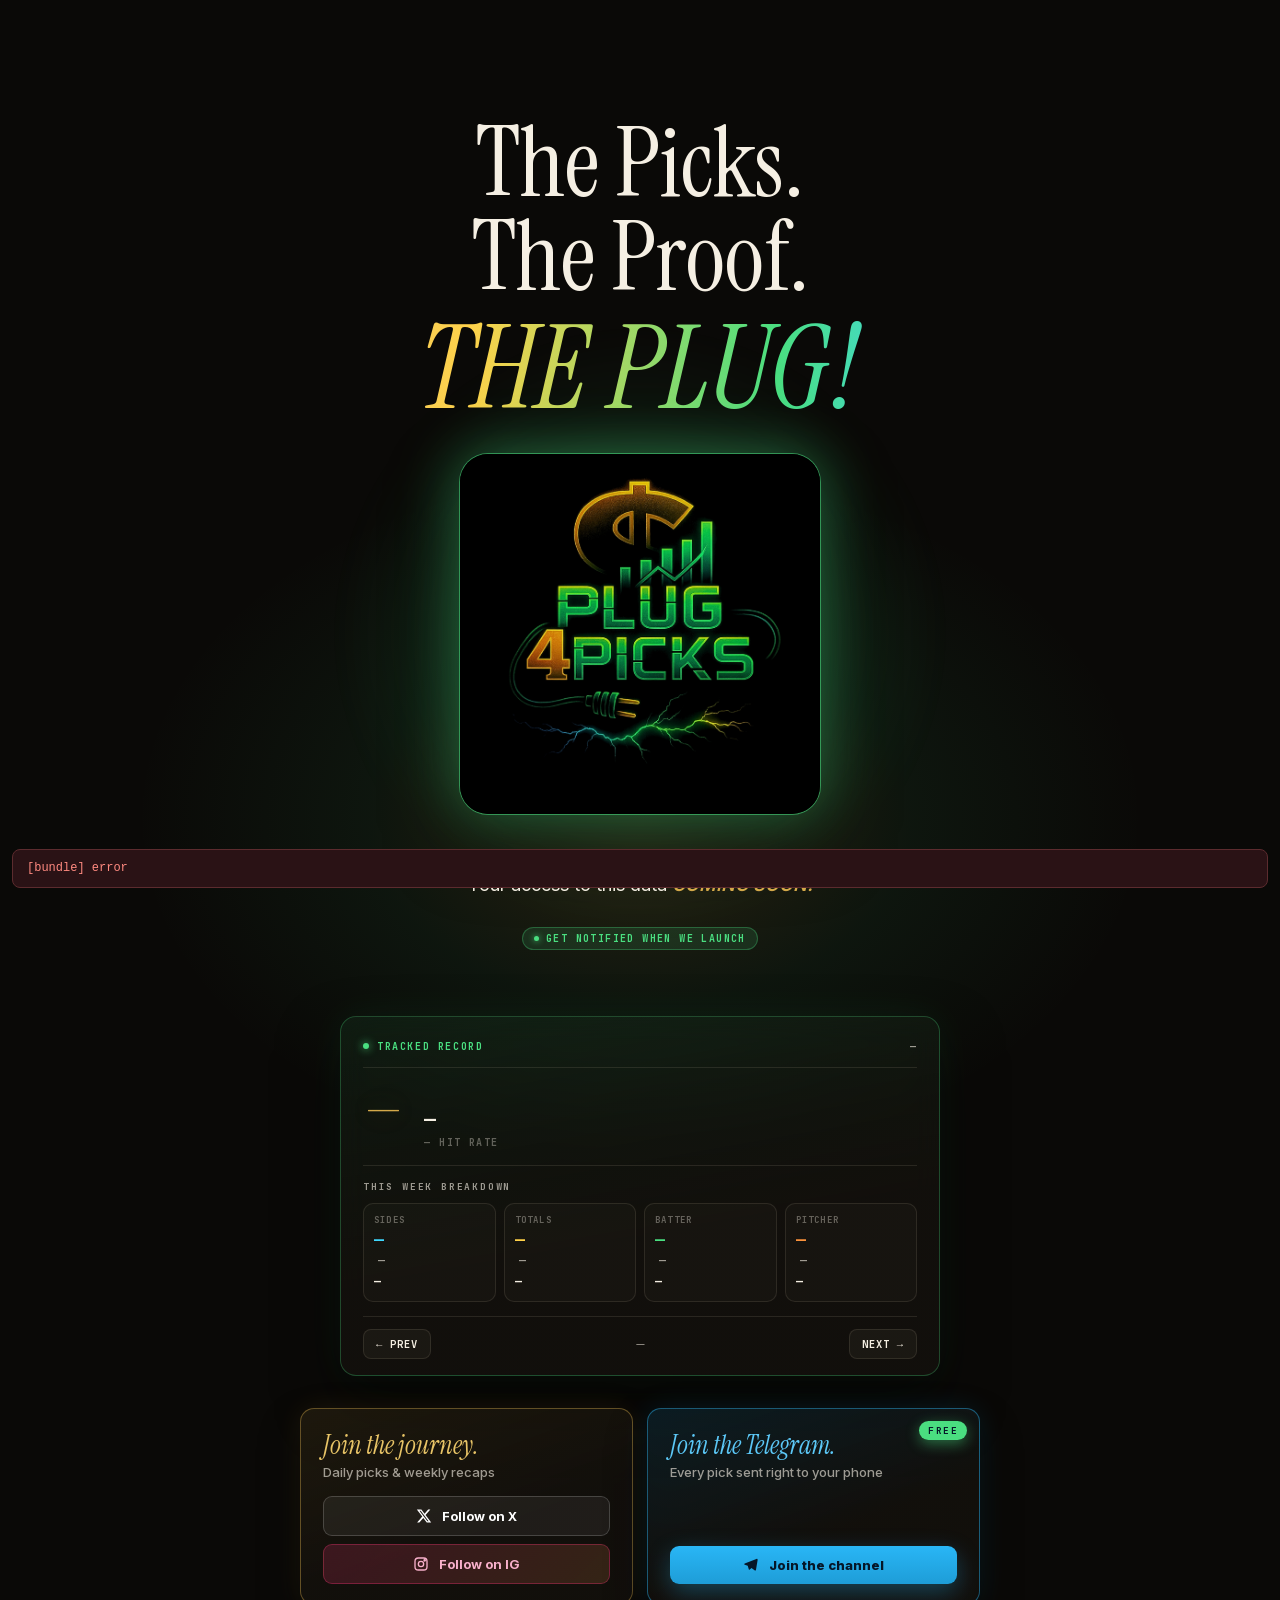
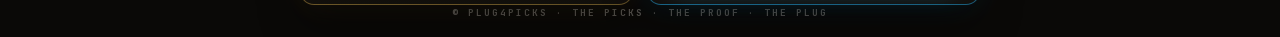
==== commit a2b27071: "Update index.html wire weekly stats to Supabase + drop Overall card" ====
--- a/index.html
+++ b/index.html
@@ -184,7 +184,7 @@
   </script>
 
   <script type="__bundler/template">
-"<!DOCTYPE html>\n<html lang=\"en\"><head>\n<meta charset=\"utf-8\">\n<meta name=\"viewport\" content=\"width=device-width,initial-scale=1\">\n<title>Plug4Picks — Coming Soon<\u002Ftitle>\n\n<link rel=\"preconnect\" href=\"https://fonts.googleapis.com\">\n<link rel=\"preconnect\" href=\"https://fonts.gstatic.com\" crossorigin=\"\">\n<style>/* latin-ext */\n@font-face {\n  font-family: 'Instrument Serif';\n  font-style: italic;\n  font-weight: 400;\n  font-display: swap;\n  src: url(\"2815b1ae-dbdc-4e82-b676-856f6e58c67a\") format('woff2');\n  unicode-range: U+0100-02BA, U+02BD-02C5, U+02C7-02CC, U+02CE-02D7, U+02DD-02FF, U+0304, U+0308, U+0329, U+1D00-1DBF, U+1E00-1E9F, U+1EF2-1EFF, U+2020, U+20A0-20AB, U+20AD-20C0, U+2113, U+2C60-2C7F, U+A720-A7FF;\n}\n/* latin */\n@font-face {\n  font-family: 'Instrument Serif';\n  font-style: italic;\n  font-weight: 400;\n  font-display: swap;\n  src: url(\"ec157700-48a3-43c1-840d-611a4d3c0ae7\") format('woff2');\n  unicode-range: U+0000-00FF, U+0131, U+0152-0153, U+02BB-02BC, U+02C6, U+02DA, U+02DC, U+0304, U+0308, U+0329, U+2000-206F, U+20AC, U+2122, U+2191, U+2193, U+2212, U+2215, U+FEFF, U+FFFD;\n}\n/* latin-ext */\n@font-face {\n  font-family: 'Instrument Serif';\n  font-style: normal;\n  font-weight: 400;\n  font-display: swap;\n  src: url(\"0356ebc9-863b-4102-84a4-06c934f940eb\") format('woff2');\n  unicode-range: U+0100-02BA, U+02BD-02C5, U+02C7-02CC, U+02CE-02D7, U+02DD-02FF, U+0304, U+0308, U+0329, U+1D00-1DBF, U+1E00-1E9F, U+1EF2-1EFF, U+2020, U+20A0-20AB, U+20AD-20C0, U+2113, U+2C60-2C7F, U+A720-A7FF;\n}\n/* latin */\n@font-face {\n  font-family: 'Instrument Serif';\n  font-style: normal;\n  font-weight: 400;\n  font-display: swap;\n  src: url(\"9ec1995f-06aa-4b99-b6d1-9468b2aa749a\") format('woff2');\n  unicode-range: U+0000-00FF, U+0131, U+0152-0153, U+02BB-02BC, U+02C6, U+02DA, U+02DC, U+0304, U+0308, U+0329, U+2000-206F, U+20AC, U+2122, U+2191, U+2193, U+2212, U+2215, U+FEFF, U+FFFD;\n}\n/* cyrillic-ext */\n@font-face {\n  font-family: 'Inter';\n  font-style: normal;\n  font-weight: 400;\n  font-display: swap;\n  src: url(\"caf42006-c221-4430-82c1-e2388eba81ee\") format('woff2');\n  unicode-range: U+0460-052F, U+1C80-1C8A, U+20B4, U+2DE0-2DFF, U+A640-A69F, U+FE2E-FE2F;\n}\n/* cyrillic */\n@font-face {\n  font-family: 'Inter';\n  font-style: normal;\n  font-weight: 400;\n  font-display: swap;\n  src: url(\"927cb997-15c2-4f1c-97d3-6625f287ff7d\") format('woff2');\n  unicode-range: U+0301, U+0400-045F, U+0490-0491, U+04B0-04B1, U+2116;\n}\n/* greek-ext */\n@font-face {\n  font-family: 'Inter';\n  font-style: normal;\n  font-weight: 400;\n  font-display: swap;\n  src: url(\"e4044386-8eb9-45c3-851e-c7dd352c7ffe\") format('woff2');\n  unicode-range: U+1F00-1FFF;\n}\n/* greek */\n@font-face {\n  font-family: 'Inter';\n  font-style: normal;\n  font-weight: 400;\n  font-display: swap;\n  src: url(\"cc659deb-fcb1-4b50-b0af-a1e82e724d22\") format('woff2');\n  unicode-range: U+0370-0377, U+037A-037F, U+0384-038A, U+038C, U+038E-03A1, U+03A3-03FF;\n}\n/* vietnamese */\n@font-face {\n  font-family: 'Inter';\n  font-style: normal;\n  font-weight: 400;\n  font-display: swap;\n  src: url(\"70bb6cda-4973-4c35-b866-b7946e600483\") format('woff2');\n  unicode-range: U+0102-0103, U+0110-0111, U+0128-0129, U+0168-0169, U+01A0-01A1, U+01AF-01B0, U+0300-0301, U+0303-0304, U+0308-0309, U+0323, U+0329, U+1EA0-1EF9, U+20AB;\n}\n/* latin-ext */\n@font-face {\n  font-family: 'Inter';\n  font-style: normal;\n  font-weight: 400;\n  font-display: swap;\n  src: url(\"44c94574-4af6-438f-9e95-29c28d3bd506\") format('woff2');\n  unicode-range: U+0100-02BA, U+02BD-02C5, U+02C7-02CC, U+02CE-02D7, U+02DD-02FF, U+0304, U+0308, U+0329, U+1D00-1DBF, U+1E00-1E9F, U+1EF2-1EFF, U+2020, U+20A0-20AB, U+20AD-20C0, U+2113, U+2C60-2C7F, U+A720-A7FF;\n}\n/* latin */\n@font-face {\n  font-family: 'Inter';\n  font-style: normal;\n  font-weight: 400;\n  font-display: swap;\n  src: url(\"fb7e6162-c74a-48c1-a586-2e9948fd1236\") format('woff2');\n  unicode-range: U+0000-00FF, U+0131, U+0152-0153, U+02BB-02BC, U+02C6, U+02DA, U+02DC, U+0304, U+0308, U+0329, U+2000-206F, U+20AC, U+2122, U+2191, U+2193, U+2212, U+2215, U+FEFF, U+FFFD;\n}\n/* cyrillic-ext */\n@font-face {\n  font-family: 'Inter';\n  font-style: normal;\n  font-weight: 500;\n  font-display: swap;\n  src: url(\"caf42006-c221-4430-82c1-e2388eba81ee\") format('woff2');\n  unicode-range: U+0460-052F, U+1C80-1C8A, U+20B4, U+2DE0-2DFF, U+A640-A69F, U+FE2E-FE2F;\n}\n/* cyrillic */\n@font-face {\n  font-family: 'Inter';\n  font-style: normal;\n  font-weight: 500;\n  font-display: swap;\n  src: url(\"927cb997-15c2-4f1c-97d3-6625f287ff7d\") format('woff2');\n  unicode-range: U+0301, U+0400-045F, U+0490-0491, U+04B0-04B1, U+2116;\n}\n/* greek-ext */\n@font-face {\n  font-family: 'Inter';\n  font-style: normal;\n  font-weight: 500;\n  font-display: swap;\n  src: url(\"e4044386-8eb9-45c3-851e-c7dd352c7ffe\") format('woff2');\n  unicode-range: U+1F00-1FFF;\n}\n/* greek */\n@font-face {\n  font-family: 'Inter';\n  font-style: normal;\n  font-weight: 500;\n  font-display: swap;\n  src: url(\"cc659deb-fcb1-4b50-b0af-a1e82e724d22\") format('woff2');\n  unicode-range: U+0370-0377, U+037A-037F, U+0384-038A, U+038C, U+038E-03A1, U+03A3-03FF;\n}\n/* vietnamese */\n@font-face {\n  font-family: 'Inter';\n  font-style: normal;\n  font-weight: 500;\n  font-display: swap;\n  src: url(\"70bb6cda-4973-4c35-b866-b7946e600483\") format('woff2');\n  unicode-range: U+0102-0103, U+0110-0111, U+0128-0129, U+0168-0169, U+01A0-01A1, U+01AF-01B0, U+0300-0301, U+0303-0304, U+0308-0309, U+0323, U+0329, U+1EA0-1EF9, U+20AB;\n}\n/* latin-ext */\n@font-face {\n  font-family: 'Inter';\n  font-style: normal;\n  font-weight: 500;\n  font-display: swap;\n  src: url(\"44c94574-4af6-438f-9e95-29c28d3bd506\") format('woff2');\n  unicode-range: U+0100-02BA, U+02BD-02C5, U+02C7-02CC, U+02CE-02D7, U+02DD-02FF, U+0304, U+0308, U+0329, U+1D00-1DBF, U+1E00-1E9F, U+1EF2-1EFF, U+2020, U+20A0-20AB, U+20AD-20C0, U+2113, U+2C60-2C7F, U+A720-A7FF;\n}\n/* latin */\n@font-face {\n  font-family: 'Inter';\n  font-style: normal;\n  font-weight: 500;\n  font-display: swap;\n  src: url(\"fb7e6162-c74a-48c1-a586-2e9948fd1236\") format('woff2');\n  unicode-range: U+0000-00FF, U+0131, U+0152-0153, U+02BB-02BC, U+02C6, U+02DA, U+02DC, U+0304, U+0308, U+0329, U+2000-206F, U+20AC, U+2122, U+2191, U+2193, U+2212, U+2215, U+FEFF, U+FFFD;\n}\n/* cyrillic-ext */\n@font-face {\n  font-family: 'Inter';\n  font-style: normal;\n  font-weight: 600;\n  font-display: swap;\n  src: url(\"caf42006-c221-4430-82c1-e2388eba81ee\") format('woff2');\n  unicode-range: U+0460-052F, U+1C80-1C8A, U+20B4, U+2DE0-2DFF, U+A640-A69F, U+FE2E-FE2F;\n}\n/* cyrillic */\n@font-face {\n  font-family: 'Inter';\n  font-style: normal;\n  font-weight: 600;\n  font-display: swap;\n  src: url(\"927cb997-15c2-4f1c-97d3-6625f287ff7d\") format('woff2');\n  unicode-range: U+0301, U+0400-045F, U+0490-0491, U+04B0-04B1, U+2116;\n}\n/* greek-ext */\n@font-face {\n  font-family: 'Inter';\n  font-style: normal;\n  font-weight: 600;\n  font-display: swap;\n  src: url(\"e4044386-8eb9-45c3-851e-c7dd352c7ffe\") format('woff2');\n  unicode-range: U+1F00-1FFF;\n}\n/* greek */\n@font-face {\n  font-family: 'Inter';\n  font-style: normal;\n  font-weight: 600;\n  font-display: swap;\n  src: url(\"cc659deb-fcb1-4b50-b0af-a1e82e724d22\") format('woff2');\n  unicode-range: U+0370-0377, U+037A-037F, U+0384-038A, U+038C, U+038E-03A1, U+03A3-03FF;\n}\n/* vietnamese */\n@font-face {\n  font-family: 'Inter';\n  font-style: normal;\n  font-weight: 600;\n  font-display: swap;\n  src: url(\"70bb6cda-4973-4c35-b866-b7946e600483\") format('woff2');\n  unicode-range: U+0102-0103, U+0110-0111, U+0128-0129, U+0168-0169, U+01A0-01A1, U+01AF-01B0, U+0300-0301, U+0303-0304, U+0308-0309, U+0323, U+0329, U+1EA0-1EF9, U+20AB;\n}\n/* latin-ext */\n@font-face {\n  font-family: 'Inter';\n  font-style: normal;\n  font-weight: 600;\n  font-display: swap;\n  src: url(\"44c94574-4af6-438f-9e95-29c28d3bd506\") format('woff2');\n  unicode-range: U+0100-02BA, U+02BD-02C5, U+02C7-02CC, U+02CE-02D7, U+02DD-02FF, U+0304, U+0308, U+0329, U+1D00-1DBF, U+1E00-1E9F, U+1EF2-1EFF, U+2020, U+20A0-20AB, U+20AD-20C0, U+2113, U+2C60-2C7F, U+A720-A7FF;\n}\n/* latin */\n@font-face {\n  font-family: 'Inter';\n  font-style: normal;\n  font-weight: 600;\n  font-display: swap;\n  src: url(\"fb7e6162-c74a-48c1-a586-2e9948fd1236\") format('woff2');\n  unicode-range: U+0000-00FF, U+0131, U+0152-0153, U+02BB-02BC, U+02C6, U+02DA, U+02DC, U+0304, U+0308, U+0329, U+2000-206F, U+20AC, U+2122, U+2191, U+2193, U+2212, U+2215, U+FEFF, U+FFFD;\n}\n/* cyrillic-ext */\n@font-face {\n  font-family: 'Inter';\n  font-style: normal;\n  font-weight: 700;\n  font-display: swap;\n  src: url(\"caf42006-c221-4430-82c1-e2388eba81ee\") format('woff2');\n  unicode-range: U+0460-052F, U+1C80-1C8A, U+20B4, U+2DE0-2DFF, U+A640-A69F, U+FE2E-FE2F;\n}\n/* cyrillic */\n@font-face {\n  font-family: 'Inter';\n  font-style: normal;\n  font-weight: 700;\n  font-display: swap;\n  src: url(\"927cb997-15c2-4f1c-97d3-6625f287ff7d\") format('woff2');\n  unicode-range: U+0301, U+0400-045F, U+0490-0491, U+04B0-04B1, U+2116;\n}\n/* greek-ext */\n@font-face {\n  font-family: 'Inter';\n  font-style: normal;\n  font-weight: 700;\n  font-display: swap;\n  src: url(\"e4044386-8eb9-45c3-851e-c7dd352c7ffe\") format('woff2');\n  unicode-range: U+1F00-1FFF;\n}\n/* greek */\n@font-face {\n  font-family: 'Inter';\n  font-style: normal;\n  font-weight: 700;\n  font-display: swap;\n  src: url(\"cc659deb-fcb1-4b50-b0af-a1e82e724d22\") format('woff2');\n  unicode-range: U+0370-0377, U+037A-037F, U+0384-038A, U+038C, U+038E-03A1, U+03A3-03FF;\n}\n/* vietnamese */\n@font-face {\n  font-family: 'Inter';\n  font-style: normal;\n  font-weight: 700;\n  font-display: swap;\n  src: url(\"70bb6cda-4973-4c35-b866-b7946e600483\") format('woff2');\n  unicode-range: U+0102-0103, U+0110-0111, U+0128-0129, U+0168-0169, U+01A0-01A1, U+01AF-01B0, U+0300-0301, U+0303-0304, U+0308-0309, U+0323, U+0329, U+1EA0-1EF9, U+20AB;\n}\n/* latin-ext */\n@font-face {\n  font-family: 'Inter';\n  font-style: normal;\n  font-weight: 700;\n  font-display: swap;\n  src: url(\"44c94574-4af6-438f-9e95-29c28d3bd506\") format('woff2');\n  unicode-range: U+0100-02BA, U+02BD-02C5, U+02C7-02CC, U+02CE-02D7, U+02DD-02FF, U+0304, U+0308, U+0329, U+1D00-1DBF, U+1E00-1E9F, U+1EF2-1EFF, U+2020, U+20A0-20AB, U+20AD-20C0, U+2113, U+2C60-2C7F, U+A720-A7FF;\n}\n/* latin */\n@font-face {\n  font-family: 'Inter';\n  font-style: normal;\n  font-weight: 700;\n  font-display: swap;\n  src: url(\"fb7e6162-c74a-48c1-a586-2e9948fd1236\") format('woff2');\n  unicode-range: U+0000-00FF, U+0131, U+0152-0153, U+02BB-02BC, U+02C6, U+02DA, U+02DC, U+0304, U+0308, U+0329, U+2000-206F, U+20AC, U+2122, U+2191, U+2193, U+2212, U+2215, U+FEFF, U+FFFD;\n}\n/* cyrillic-ext */\n@font-face {\n  font-family: 'Inter';\n  font-style: normal;\n  font-weight: 800;\n  font-display: swap;\n  src: url(\"caf42006-c221-4430-82c1-e2388eba81ee\") format('woff2');\n  unicode-range: U+0460-052F, U+1C80-1C8A, U+20B4, U+2DE0-2DFF, U+A640-A69F, U+FE2E-FE2F;\n}\n/* cyrillic */\n@font-face {\n  font-family: 'Inter';\n  font-style: normal;\n  font-weight: 800;\n  font-display: swap;\n  src: url(\"927cb997-15c2-4f1c-97d3-6625f287ff7d\") format('woff2');\n  unicode-range: U+0301, U+0400-045F, U+0490-0491, U+04B0-04B1, U+2116;\n}\n/* greek-ext */\n@font-face {\n  font-family: 'Inter';\n  font-style: normal;\n  font-weight: 800;\n  font-display: swap;\n  src: url(\"e4044386-8eb9-45c3-851e-c7dd352c7ffe\") format('woff2');\n  unicode-range: U+1F00-1FFF;\n}\n/* greek */\n@font-face {\n  font-family: 'Inter';\n  font-style: normal;\n  font-weight: 800;\n  font-display: swap;\n  src: url(\"cc659deb-fcb1-4b50-b0af-a1e82e724d22\") format('woff2');\n  unicode-range: U+0370-0377, U+037A-037F, U+0384-038A, U+038C, U+038E-03A1, U+03A3-03FF;\n}\n/* vietnamese */\n@font-face {\n  font-family: 'Inter';\n  font-style: normal;\n  font-weight: 800;\n  font-display: swap;\n  src: url(\"70bb6cda-4973-4c35-b866-b7946e600483\") format('woff2');\n  unicode-range: U+0102-0103, U+0110-0111, U+0128-0129, U+0168-0169, U+01A0-01A1, U+01AF-01B0, U+0300-0301, U+0303-0304, U+0308-0309, U+0323, U+0329, U+1EA0-1EF9, U+20AB;\n}\n/* latin-ext */\n@font-face {\n  font-family: 'Inter';\n  font-style: normal;\n  font-weight: 800;\n  font-display: swap;\n  src: url(\"44c94574-4af6-438f-9e95-29c28d3bd506\") format('woff2');\n  unicode-range: U+0100-02BA, U+02BD-02C5, U+02C7-02CC, U+02CE-02D7, U+02DD-02FF, U+0304, U+0308, U+0329, U+1D00-1DBF, U+1E00-1E9F, U+1EF2-1EFF, U+2020, U+20A0-20AB, U+20AD-20C0, U+2113, U+2C60-2C7F, U+A720-A7FF;\n}\n/* latin */\n@font-face {\n  font-family: 'Inter';\n  font-style: normal;\n  font-weight: 800;\n  font-display: swap;\n  src: url(\"fb7e6162-c74a-48c1-a586-2e9948fd1236\") format('woff2');\n  unicode-range: U+0000-00FF, U+0131, U+0152-0153, U+02BB-02BC, U+02C6, U+02DA, U+02DC, U+0304, U+0308, U+0329, U+2000-206F, U+20AC, U+2122, U+2191, U+2193, U+2212, U+2215, U+FEFF, U+FFFD;\n}\n/* cyrillic-ext */\n@font-face {\n  font-family: 'Inter';\n  font-style: normal;\n  font-weight: 900;\n  font-display: swap;\n  src: url(\"caf42006-c221-4430-82c1-e2388eba81ee\") format('woff2');\n  unicode-range: U+0460-052F, U+1C80-1C8A, U+20B4, U+2DE0-2DFF, U+A640-A69F, U+FE2E-FE2F;\n}\n/* cyrillic */\n@font-face {\n  font-family: 'Inter';\n  font-style: normal;\n  font-weight: 900;\n  font-display: swap;\n  src: url(\"927cb997-15c2-4f1c-97d3-6625f287ff7d\") format('woff2');\n  unicode-range: U+0301, U+0400-045F, U+0490-0491, U+04B0-04B1, U+2116;\n}\n/* greek-ext */\n@font-face {\n  font-family: 'Inter';\n  font-style: normal;\n  font-weight: 900;\n  font-display: swap;\n  src: url(\"e4044386-8eb9-45c3-851e-c7dd352c7ffe\") format('woff2');\n  unicode-range: U+1F00-1FFF;\n}\n/* greek */\n@font-face {\n  font-family: 'Inter';\n  font-style: normal;\n  font-weight: 900;\n  font-display: swap;\n  src: url(\"cc659deb-fcb1-4b50-b0af-a1e82e724d22\") format('woff2');\n  unicode-range: U+0370-0377, U+037A-037F, U+0384-038A, U+038C, U+038E-03A1, U+03A3-03FF;\n}\n/* vietnamese */\n@font-face {\n  font-family: 'Inter';\n  font-style: normal;\n  font-weight: 900;\n  font-display: swap;\n  src: url(\"70bb6cda-4973-4c35-b866-b7946e600483\") format('woff2');\n  unicode-range: U+0102-0103, U+0110-0111, U+0128-0129, U+0168-0169, U+01A0-01A1, U+01AF-01B0, U+0300-0301, U+0303-0304, U+0308-0309, U+0323, U+0329, U+1EA0-1EF9, U+20AB;\n}\n/* latin-ext */\n@font-face {\n  font-family: 'Inter';\n  font-style: normal;\n  font-weight: 900;\n  font-display: swap;\n  src: url(\"44c94574-4af6-438f-9e95-29c28d3bd506\") format('woff2');\n  unicode-range: U+0100-02BA, U+02BD-02C5, U+02C7-02CC, U+02CE-02D7, U+02DD-02FF, U+0304, U+0308, U+0329, U+1D00-1DBF, U+1E00-1E9F, U+1EF2-1EFF, U+2020, U+20A0-20AB, U+20AD-20C0, U+2113, U+2C60-2C7F, U+A720-A7FF;\n}\n/* latin */\n@font-face {\n  font-family: 'Inter';\n  font-style: normal;\n  font-weight: 900;\n  font-display: swap;\n  src: url(\"fb7e6162-c74a-48c1-a586-2e9948fd1236\") format('woff2');\n  unicode-range: U+0000-00FF, U+0131, U+0152-0153, U+02BB-02BC, U+02C6, U+02DA, U+02DC, U+0304, U+0308, U+0329, U+2000-206F, U+20AC, U+2122, U+2191, U+2193, U+2212, U+2215, U+FEFF, U+FFFD;\n}\n/* cyrillic-ext */\n@font-face {\n  font-family: 'JetBrains Mono';\n  font-style: normal;\n  font-weight: 400;\n  font-display: swap;\n  src: url(\"85f4c5fb-1640-46d5-ab11-c327f7265a5e\") format('woff2');\n  unicode-range: U+0460-052F, U+1C80-1C8A, U+20B4, U+2DE0-2DFF, U+A640-A69F, U+FE2E-FE2F;\n}\n/* cyrillic */\n@font-face {\n  font-family: 'JetBrains Mono';\n  font-style: normal;\n  font-weight: 400;\n  font-display: swap;\n  src: url(\"d84e40a6-ad23-4183-bdae-5816efb8609b\") format('woff2');\n  unicode-range: U+0301, U+0400-045F, U+0490-0491, U+04B0-04B1, U+2116;\n}\n/* greek */\n@font-face {\n  font-family: 'JetBrains Mono';\n  font-style: normal;\n  font-weight: 400;\n  font-display: swap;\n  src: url(\"4ab33b6f-8a2a-4345-a060-5db2c27e0ce6\") format('woff2');\n  unicode-range: U+0370-0377, U+037A-037F, U+0384-038A, U+038C, U+038E-03A1, U+03A3-03FF;\n}\n/* vietnamese */\n@font-face {\n  font-family: 'JetBrains Mono';\n  font-style: normal;\n  font-weight: 400;\n  font-display: swap;\n  src: url(\"123f383c-5ee6-4012-8654-a36e72400e52\") format('woff2');\n  unicode-range: U+0102-0103, U+0110-0111, U+0128-0129, U+0168-0169, U+01A0-01A1, U+01AF-01B0, U+0300-0301, U+0303-0304, U+0308-0309, U+0323, U+0329, U+1EA0-1EF9, U+20AB;\n}\n/* latin-ext */\n@font-face {\n  font-family: 'JetBrains Mono';\n  font-style: normal;\n  font-weight: 400;\n  font-display: swap;\n  src: url(\"3e24ac66-e5fd-4100-b535-9efcbe97414d\") format('woff2');\n  unicode-range: U+0100-02BA, U+02BD-02C5, U+02C7-02CC, U+02CE-02D7, U+02DD-02FF, U+0304, U+0308, U+0329, U+1D00-1DBF, U+1E00-1E9F, U+1EF2-1EFF, U+2020, U+20A0-20AB, U+20AD-20C0, U+2113, U+2C60-2C7F, U+A720-A7FF;\n}\n/* latin */\n@font-face {\n  font-family: 'JetBrains Mono';\n  font-style: normal;\n  font-weight: 400;\n  font-display: swap;\n  src: url(\"2748c0bc-9009-4b3a-b8cb-b48705d6ab35\") format('woff2');\n  unicode-range: U+0000-00FF, U+0131, U+0152-0153, U+02BB-02BC, U+02C6, U+02DA, U+02DC, U+0304, U+0308, U+0329, U+2000-206F, U+20AC, U+2122, U+2191, U+2193, U+2212, U+2215, U+FEFF, U+FFFD;\n}\n/* cyrillic-ext */\n@font-face {\n  font-family: 'JetBrains Mono';\n  font-style: normal;\n  font-weight: 500;\n  font-display: swap;\n  src: url(\"85f4c5fb-1640-46d5-ab11-c327f7265a5e\") format('woff2');\n  unicode-range: U+0460-052F, U+1C80-1C8A, U+20B4, U+2DE0-2DFF, U+A640-A69F, U+FE2E-FE2F;\n}\n/* cyrillic */\n@font-face {\n  font-family: 'JetBrains Mono';\n  font-style: normal;\n  font-weight: 500;\n  font-display: swap;\n  src: url(\"d84e40a6-ad23-4183-bdae-5816efb8609b\") format('woff2');\n  unicode-range: U+0301, U+0400-045F, U+0490-0491, U+04B0-04B1, U+2116;\n}\n/* greek */\n@font-face {\n  font-family: 'JetBrains Mono';\n  font-style: normal;\n  font-weight: 500;\n  font-display: swap;\n  src: url(\"4ab33b6f-8a2a-4345-a060-5db2c27e0ce6\") format('woff2');\n  unicode-range: U+0370-0377, U+037A-037F, U+0384-038A, U+038C, U+038E-03A1, U+03A3-03FF;\n}\n/* vietnamese */\n@font-face {\n  font-family: 'JetBrains Mono';\n  font-style: normal;\n  font-weight: 500;\n  font-display: swap;\n  src: url(\"123f383c-5ee6-4012-8654-a36e72400e52\") format('woff2');\n  unicode-range: U+0102-0103, U+0110-0111, U+0128-0129, U+0168-0169, U+01A0-01A1, U+01AF-01B0, U+0300-0301, U+0303-0304, U+0308-0309, U+0323, U+0329, U+1EA0-1EF9, U+20AB;\n}\n/* latin-ext */\n@font-face {\n  font-family: 'JetBrains Mono';\n  font-style: normal;\n  font-weight: 500;\n  font-display: swap;\n  src: url(\"3e24ac66-e5fd-4100-b535-9efcbe97414d\") format('woff2');\n  unicode-range: U+0100-02BA, U+02BD-02C5, U+02C7-02CC, U+02CE-02D7, U+02DD-02FF, U+0304, U+0308, U+0329, U+1D00-1DBF, U+1E00-1E9F, U+1EF2-1EFF, U+2020, U+20A0-20AB, U+20AD-20C0, U+2113, U+2C60-2C7F, U+A720-A7FF;\n}\n/* latin */\n@font-face {\n  font-family: 'JetBrains Mono';\n  font-style: normal;\n  font-weight: 500;\n  font-display: swap;\n  src: url(\"2748c0bc-9009-4b3a-b8cb-b48705d6ab35\") format('woff2');\n  unicode-range: U+0000-00FF, U+0131, U+0152-0153, U+02BB-02BC, U+02C6, U+02DA, U+02DC, U+0304, U+0308, U+0329, U+2000-206F, U+20AC, U+2122, U+2191, U+2193, U+2212, U+2215, U+FEFF, U+FFFD;\n}\n/* cyrillic-ext */\n@font-face {\n  font-family: 'JetBrains Mono';\n  font-style: normal;\n  font-weight: 700;\n  font-display: swap;\n  src: url(\"85f4c5fb-1640-46d5-ab11-c327f7265a5e\") format('woff2');\n  unicode-range: U+0460-052F, U+1C80-1C8A, U+20B4, U+2DE0-2DFF, U+A640-A69F, U+FE2E-FE2F;\n}\n/* cyrillic */\n@font-face {\n  font-family: 'JetBrains Mono';\n  font-style: normal;\n  font-weight: 700;\n  font-display: swap;\n  src: url(\"d84e40a6-ad23-4183-bdae-5816efb8609b\") format('woff2');\n  unicode-range: U+0301, U+0400-045F, U+0490-0491, U+04B0-04B1, U+2116;\n}\n/* greek */\n@font-face {\n  font-family: 'JetBrains Mono';\n  font-style: normal;\n  font-weight: 700;\n  font-display: swap;\n  src: url(\"4ab33b6f-8a2a-4345-a060-5db2c27e0ce6\") format('woff2');\n  unicode-range: U+0370-0377, U+037A-037F, U+0384-038A, U+038C, U+038E-03A1, U+03A3-03FF;\n}\n/* vietnamese */\n@font-face {\n  font-family: 'JetBrains Mono';\n  font-style: normal;\n  font-weight: 700;\n  font-display: swap;\n  src: url(\"123f383c-5ee6-4012-8654-a36e72400e52\") format('woff2');\n  unicode-range: U+0102-0103, U+0110-0111, U+0128-0129, U+0168-0169, U+01A0-01A1, U+01AF-01B0, U+0300-0301, U+0303-0304, U+0308-0309, U+0323, U+0329, U+1EA0-1EF9, U+20AB;\n}\n/* latin-ext */\n@font-face {\n  font-family: 'JetBrains Mono';\n  font-style: normal;\n  font-weight: 700;\n  font-display: swap;\n  src: url(\"3e24ac66-e5fd-4100-b535-9efcbe97414d\") format('woff2');\n  unicode-range: U+0100-02BA, U+02BD-02C5, U+02C7-02CC, U+02CE-02D7, U+02DD-02FF, U+0304, U+0308, U+0329, U+1D00-1DBF, U+1E00-1E9F, U+1EF2-1EFF, U+2020, U+20A0-20AB, U+20AD-20C0, U+2113, U+2C60-2C7F, U+A720-A7FF;\n}\n/* latin */\n@font-face {\n  font-family: 'JetBrains Mono';\n  font-style: normal;\n  font-weight: 700;\n  font-display: swap;\n  src: url(\"2748c0bc-9009-4b3a-b8cb-b48705d6ab35\") format('woff2');\n  unicode-range: U+0000-00FF, U+0131, U+0152-0153, U+02BB-02BC, U+02C6, U+02DA, U+02DC, U+0304, U+0308, U+0329, U+2000-206F, U+20AC, U+2122, U+2191, U+2193, U+2212, U+2215, U+FEFF, U+FFFD;\n}\n<\u002Fstyle>\n<style>\n  :root {\n    --bg: #0A0907;\n    --text: #F5EFE3;\n    --textDim: rgba(245,239,227,0.62);\n    --textMute: rgba(245,239,227,0.36);\n    --border: rgba(255,235,200,0.10);\n    --borderHi: rgba(255,235,200,0.18);\n    --gold: #D4A94A;\n    --goldHi: #E8C467;\n    --green: #4ADE80;\n    --cyan: #3FD8FF;\n  }\n  *, *::before, *::after { box-sizing: border-box; }\n  html, body {\n    margin: 0; padding: 0; min-height: 100vh;\n    background: var(--bg); color: var(--text);\n    font-family: 'Inter', system-ui, sans-serif;\n    -webkit-font-smoothing: antialiased;\n    overflow-x: hidden;\n  }\n\n  /* ─── STORM LIGHTNING (atmospheric, realistic flashes) ──────── */\n  /* Real lightning: nearly invisible 95% of the time, brief bright flash\n     with a quick double-pulse, then long silence. Delayed start so the\n     intro animation owns the first 5 seconds. */\n  @keyframes lp-strike {\n    0%, 100% { opacity: 0; }\n    1.0%     { opacity: 1; }\n    1.4%     { opacity: 0.15; }\n    1.8%     { opacity: 0.95; }\n    2.4%     { opacity: 0.0; }\n    3.0%     { opacity: 0.55; }\n    3.4%     { opacity: 0; }\n  }\n  @keyframes lp-flash {\n    0%, 100% { opacity: 0; }\n    1.0%     { opacity: 0.14; }\n    1.8%     { opacity: 0.07; }\n    2.4%     { opacity: 0; }\n    3.0%     { opacity: 0.05; }\n    3.4%     { opacity: 0; }\n  }\n  .lp-bolt { animation: lp-strike 14s linear infinite; opacity: 0; animation-fill-mode: backwards; }\n  .lp-flash-overlay { animation: lp-flash 14s linear infinite; opacity: 0; animation-fill-mode: backwards; }\n  /* Bolts now wait for the intro animation (≈4s) before striking */\n  .lp-b1 { animation-delay: 6.0s;  }\n  .lp-b2 { animation-delay: 10.5s; }\n  .lp-b3 { animation-delay: 13.8s; }\n\n  /* ─── LOGO + HEADLINE REVEAL ────────────────────────────────── */\n  @keyframes halo-breathe {\n    0%, 100% { opacity: 0.65; transform: scale(1); }\n    50%      { opacity: 1;    transform: scale(1.06); }\n  }\n  .halo-breathe { animation: halo-breathe 4.2s ease-in-out infinite; }\n\n  @keyframes hero-line-up {\n    0%   { opacity: 0; transform: translateY(22px); }\n    100% { opacity: 1; transform: translateY(0); }\n  }\n  @keyframes plug-flicker {\n    0%   { opacity: 0; filter: brightness(0.2); }\n    8%   { opacity: 0.95; filter: brightness(2.2); }\n    14%  { opacity: 0.2; filter: brightness(0.4); }\n    22%  { opacity: 1; filter: brightness(2.4); }\n    30%  { opacity: 0.4; filter: brightness(0.6); }\n    42%  { opacity: 1; filter: brightness(1.8); }\n    55%  { opacity: 0.7; filter: brightness(1); }\n    100% { opacity: 1; filter: brightness(1); }\n  }\n  @keyframes logo-power-on {\n    0%, 45% { opacity: 0; transform: scale(0.88); filter: brightness(0.4); }\n    50%     { opacity: 0.85; transform: scale(1.04); filter: brightness(2); }\n    58%     { opacity: 0.2; filter: brightness(0.5); }\n    66%     { opacity: 1; filter: brightness(2.2); }\n    74%     { opacity: 0.5; filter: brightness(0.7); }\n    82%     { opacity: 1; filter: brightness(1.6); }\n    100%    { opacity: 1; transform: scale(1); filter: brightness(1); }\n  }\n  @keyframes pulse-dot-anim {\n    0%, 100% { opacity: 0.55; transform: scale(1); }\n    50%      { opacity: 1;    transform: scale(1.4); }\n  }\n  .pulse-dot { animation: pulse-dot-anim 1.6s ease-in-out infinite; }\n\n  /* ─── LAYOUT ────────────────────────────────────────────────── */\n  .page {\n    position: relative; min-height: 100vh;\n    display: flex; align-items: center; justify-content: center;\n    padding: 60px 24px 32px;\n    overflow: hidden;\n  }\n\n  .ambient-glow {\n    position: absolute; top: 50%; left: 50%;\n    transform: translate(-50%, -50%);\n    width: 1100px; height: 760px; pointer-events: none; z-index: 0;\n    background: radial-gradient(ellipse, rgba(212,169,74,0.16) 0%, rgba(74,222,128,0.06) 35%, transparent 65%);\n  }\n\n  .content {\n    position: relative; z-index: 5;\n    text-align: center;\n    max-width: 680px;\n    width: 100%;\n  }\n\n  /* Top chip */\n  .chip {\n    display: inline-flex; align-items: center; gap: 8px;\n    padding: 6px 14px; border-radius: 999px;\n    background: rgba(212,169,74,0.12);\n    border: 1px solid rgba(212,169,74,0.32);\n    font-family: 'JetBrains Mono', monospace;\n    font-size: 10.5px; font-weight: 700; letter-spacing: 1.6px;\n    color: var(--gold); text-transform: uppercase;\n    margin-bottom: 42px;\n    opacity: 0;\n    animation: hero-line-up 0.7s 0.05s cubic-bezier(0.2,0.8,0.2,1) forwards;\n  }\n  .chip .dot { width: 6px; height: 6px; border-radius: 6px; background: var(--gold); box-shadow: 0 0 8px var(--gold); }\n\n  /* COMING SOON wordmark — gradient text */\n  .coming-soon {\n    display: block;\n    font-family: 'JetBrains Mono', monospace;\n    font-size: clamp(18px, 2.2vw, 26px);\n    font-weight: 800; letter-spacing: 8px;\n    background: linear-gradient(90deg, var(--goldHi) 0%, var(--gold) 50%, var(--green) 100%);\n    -webkit-background-clip: text; background-clip: text;\n    -webkit-text-fill-color: transparent; color: transparent;\n    filter: drop-shadow(0 0 16px rgba(212,169,74,0.35));\n    margin-bottom: 36px;\n    opacity: 0;\n    animation: hero-line-up 0.8s 0.45s cubic-bezier(0.2,0.8,0.2,1) forwards;\n  }\n\n  /* Headline lines */\n  .h1 {\n    font-family: 'Instrument Serif', serif;\n    font-size: clamp(54px, 8.5vw, 96px);\n    line-height: 0.98; letter-spacing: -2.2;\n    font-weight: 400;\n    margin: 0 0 28px;\n  }\n  .hero-line {\n    display: block;\n    opacity: 0; transform: translateY(22px);\n    animation: hero-line-up 0.75s cubic-bezier(0.2,0.8,0.2,1) forwards;\n  }\n  .hero-line-1 { animation-delay: 0.85s; }\n  .hero-line-2 { animation-delay: 1.25s; }\n  .hero-line-plug {\n    display: block;\n    opacity: 0;\n    background: linear-gradient(90deg, #E8C467 0%, #FFD24A 25%, #4ADE80 70%, #3FD8FF 100%);\n    -webkit-background-clip: text; background-clip: text;\n    -webkit-text-fill-color: transparent; color: transparent;\n    filter: drop-shadow(0 0 18px rgba(74,222,128,0.55)) drop-shadow(0 0 36px rgba(255,210,74,0.35));\n    animation: plug-flicker 1.6s 1.7s linear forwards;\n    font-style: italic;\n    font-size: clamp(62px, 9.6vw, 116px);\n    letter-spacing: -2.6;\n    margin-top: 0.06em;\n  }\n\n  /* Logo block */\n  .logo-wrap {\n    position: relative; width: 360px; height: 360px;\n    margin: 8px auto 30px;\n    opacity: 0;\n    animation: logo-power-on 1.6s 1.7s linear forwards;\n  }\n  .logo-halo {\n    position: absolute; inset: -130px; pointer-events: none; z-index: 0;\n    background: radial-gradient(circle, rgba(74,222,128,0.42) 0%, rgba(74,222,128,0.18) 28%, rgba(74,222,128,0.05) 50%, transparent 70%);\n    filter: blur(8px);\n  }\n  .logo-rim {\n    position: absolute; inset: -60px; pointer-events: none; z-index: 0;\n    background: radial-gradient(circle, rgba(212,169,74,0.28) 0%, transparent 55%);\n  }\n  .logo-img {\n    position: relative; z-index: 2;\n    width: 100%; height: 100%;\n    border-radius: 28px; display: block;\n    box-shadow:\n      0 0 0 1px rgba(74,222,128,0.55),\n      0 0 60px rgba(74,222,128,0.45),\n      0 30px 70px rgba(0,0,0,0.55);\n  }\n\n  .tagline {\n    font-family: 'Inter'; font-size: 18px;\n    color: var(--text); line-height: 1.55;\n    max-width: 540px; margin: 30px auto 0;\n    text-wrap: pretty;\n    opacity: 0;\n    animation: hero-line-up 0.8s 3.0s cubic-bezier(0.2,0.8,0.2,1) forwards;\n  }\n  .tagline em { color: var(--gold); font-style: italic; font-weight: 600; }\n  .tagline .accent-green { color: var(--green); font-weight: 700; }\n\n  /* Social row */\n  .socials {\n    display: flex; gap: 12px; justify-content: center; flex-wrap: wrap;\n    margin-top: 16px;\n    opacity: 0;\n    animation: hero-line-up 0.8s 3.6s cubic-bezier(0.2,0.8,0.2,1) forwards;\n  }\n  .social {\n    display: inline-flex; align-items: center; gap: 10px;\n    padding: 14px 20px; border-radius: 12px;\n    background: rgba(20,17,13,0.65);\n    backdrop-filter: blur(12px);\n    -webkit-backdrop-filter: blur(12px);\n    border: 1px solid var(--border);\n    color: var(--text); text-decoration: none;\n    font-family: 'Inter'; font-size: 14px; font-weight: 600;\n    transition: transform 160ms ease, border-color 160ms ease, background 160ms ease, box-shadow 160ms ease;\n    min-width: 168px;\n    justify-content: flex-start;\n  }\n  .social:hover {\n    transform: translateY(-2px);\n    border-color: var(--borderHi);\n    background: rgba(30,26,20,0.85);\n    box-shadow: 0 12px 32px rgba(0,0,0,0.45), 0 0 0 1px var(--accent, var(--borderHi));\n  }\n  .social .icon {\n    display: inline-flex; align-items: center; justify-content: center;\n    width: 32px; height: 32px; border-radius: 8px;\n    background: rgba(255,255,255,0.04);\n    color: var(--accent, var(--text));\n    flex-shrink: 0;\n  }\n  .social .label {\n    display: flex; flex-direction: column; align-items: flex-start; gap: 1px;\n  }\n  .social .net {\n    font-family: 'JetBrains Mono', monospace; font-size: 9px; font-weight: 800;\n    letter-spacing: 1.6px; color: var(--textMute); text-transform: uppercase;\n  }\n  .social .handle {\n    font-size: 14px; font-weight: 700; color: var(--text);\n  }\n  .social-x  { --accent: #FFFFFF; }\n  .social-ig { --accent: #E1306C; }\n  .social-tg { --accent: #29B6F6; }\n\n  /* Rotating COMING SOON phrase */\n  .phrase-track {\n    position: relative;\n    display: block;\n    height: 1.3em;\n    margin-bottom: 36px;\n  }\n  .phrase-item {\n    position: absolute; left: 0; right: 0; top: 0;\n    display: flex; align-items: center; justify-content: center;\n    font-family: 'JetBrains Mono', monospace;\n    font-size: clamp(18px, 2.2vw, 26px);\n    font-weight: 800; letter-spacing: 8px;\n    background: linear-gradient(90deg, var(--goldHi) 0%, var(--gold) 50%, var(--green) 100%);\n    -webkit-background-clip: text; background-clip: text;\n    -webkit-text-fill-color: transparent; color: transparent;\n    filter: drop-shadow(0 0 16px rgba(212,169,74,0.35));\n    opacity: 0;\n  }\n  /* 2 phrases, each visible for ~3.5s on a 8s cycle */\n  @keyframes phrase-1 {\n    0%, 44%   { opacity: 1; transform: translateY(0); }\n    50%, 96%  { opacity: 0; transform: translateY(-6px); }\n    100%      { opacity: 1; transform: translateY(0); }\n  }\n  @keyframes phrase-2 {\n    0%, 44%   { opacity: 0; transform: translateY(6px); }\n    50%, 96%  { opacity: 1; transform: translateY(0); }\n    100%      { opacity: 0; transform: translateY(-6px); }\n  }\n  .phrase-1 { animation: phrase-1 8s 0.45s linear infinite; }\n  .phrase-2 { animation: phrase-2 8s 0.45s linear infinite; }\n\n  /* \"For now, enjoy some free picks\" line is now in tagline; remove standalone style */\n  .free-picks { display: none; }\n\n  /* WEEKLY RESULTS CARD — app-style breakdown */\n  .weekly-card {\n    position: relative;\n    margin: 38px auto 0;\n    max-width: 600px;\n    padding: 22px 22px 16px;\n    border-radius: 16px;\n    background: linear-gradient(170deg, rgba(74,222,128,0.07) 0%, rgba(20,17,13,0.82) 60%);\n    backdrop-filter: blur(14px);\n    -webkit-backdrop-filter: blur(14px);\n    border: 1px solid rgba(74,222,128,0.28);\n    box-shadow:\n      0 30px 60px rgba(0,0,0,0.5),\n      0 0 40px rgba(74,222,128,0.08);\n    text-align: left;\n    opacity: 0;\n    animation: hero-line-up 0.8s 3.15s cubic-bezier(0.2,0.8,0.2,1) forwards;\n  }\n  .weekly-head {\n    display: flex; align-items: center; justify-content: space-between;\n    padding-bottom: 14px; margin-bottom: 14px;\n    border-bottom: 1px solid var(--border);\n  }\n  .weekly-label {\n    display: inline-flex; align-items: center; gap: 8px;\n    font-family: 'JetBrains Mono', monospace;\n    font-size: 10px; font-weight: 800; letter-spacing: 1.6px;\n    color: var(--green); text-transform: uppercase;\n  }\n  .weekly-label .dot {\n    width: 6px; height: 6px; border-radius: 6px;\n    background: var(--green); box-shadow: 0 0 8px var(--green);\n  }\n  .weekly-range {\n    font-family: 'JetBrains Mono', monospace;\n    font-size: 10.5px; font-weight: 700; letter-spacing: 1px;\n    color: var(--textDim); text-transform: uppercase;\n  }\n  .weekly-hero {\n    display: flex; align-items: baseline; gap: 22px;\n    padding-bottom: 16px;\n    border-bottom: 1px solid var(--border);\n    margin-bottom: 14px;\n  }\n  .weekly-record {\n    font-family: 'Instrument Serif', serif;\n    font-size: 56px; line-height: 0.9; letter-spacing: -1.6px;\n    color: var(--gold);\n    text-shadow: 0 0 24px rgba(212,169,74,0.35);\n  }\n  .weekly-meta { display: flex; flex-direction: column; gap: 4px; }\n  .weekly-units {\n    font-family: 'JetBrains Mono', monospace;\n    font-size: 20px; font-weight: 800; letter-spacing: -0.5px;\n  }\n  .weekly-units.pos { color: var(--green); text-shadow: 0 0 18px rgba(74,222,128,0.35); }\n  .weekly-units.neg { color: #F87171; }\n  .weekly-hit {\n    font-family: 'JetBrains Mono', monospace;\n    font-size: 10px; font-weight: 700; letter-spacing: 1.4px;\n    color: var(--textMute); text-transform: uppercase;\n  }\n  .weekly-breakdown-label {\n    font-family: 'JetBrains Mono', monospace;\n    font-size: 9.5px; font-weight: 800; letter-spacing: 1.8px;\n    color: var(--textDim); text-transform: uppercase;\n    margin-bottom: 10px;\n  }\n  .weekly-stats {\n    display: grid; grid-template-columns: repeat(5, 1fr); gap: 6px;\n    margin-bottom: 14px;\n  }\n  .stat-card {\n    padding: 9px 7px 10px; border-radius: 10px;\n    background: rgba(255,235,200,0.025);\n    border: 1px solid var(--border);\n    text-align: left;\n  }\n  .stat-card[data-cat=\"sides\"]   { --c-accent: #3FD8FF; }\n  .stat-card[data-cat=\"totals\"]  { --c-accent: #FFD24A; }\n  .stat-card[data-cat=\"props\"]   { --c-accent: #4ADE80; }\n  .stat-card[data-cat=\"batter\"]  { --c-accent: #4ADE80; }\n  .stat-card[data-cat=\"pitcher\"] { --c-accent: #FB923C; }\n  .stat-card[data-cat=\"overall\"] { --c-accent: #F5EFE3; }\n  .stat-k {\n    font-family: 'JetBrains Mono', monospace;\n    font-size: 9px; font-weight: 800; letter-spacing: 1.2px;\n    color: var(--textMute); text-transform: uppercase;\n    margin-bottom: 6px;\n  }\n  .stat-rec {\n    font-family: 'JetBrains Mono', monospace;\n    font-size: 16px; font-weight: 800;\n    color: var(--c-accent, var(--text));\n    line-height: 1;\n  }\n  .stat-pct {\n    display: inline-block; margin-left: 4px;\n    font-family: 'JetBrains Mono', monospace;\n    font-size: 11px; font-weight: 700;\n    color: var(--textDim);\n  }\n  .stat-u {\n    margin-top: 6px;\n    font-family: 'JetBrains Mono', monospace;\n    font-size: 12px; font-weight: 800;\n  }\n  .stat-u.pos { color: var(--green); }\n  .stat-u.neg { color: #F87171; }\n  .weekly-nav {\n    display: flex; align-items: center; justify-content: space-between;\n    padding-top: 12px;\n    border-top: 1px solid var(--border);\n    gap: 12px;\n  }\n  .weekly-nav-btn {\n    padding: 7px 12px; border-radius: 8px;\n    background: rgba(255,235,200,0.04);\n    border: 1px solid var(--border);\n    color: var(--text);\n    font-family: 'JetBrains Mono', monospace;\n    font-size: 10.5px; font-weight: 800; letter-spacing: 1px;\n    cursor: pointer;\n    text-transform: uppercase;\n    transition: background 140ms ease, border-color 140ms ease, color 140ms ease, transform 140ms ease;\n  }\n  .weekly-nav-btn:hover:not(:disabled) {\n    background: rgba(212,169,74,0.10);\n    border-color: rgba(212,169,74,0.35);\n    color: var(--gold);\n    transform: translateY(-1px);\n  }\n  .weekly-nav-btn:disabled {\n    opacity: 0.3; cursor: not-allowed;\n  }\n  .weekly-nav-range {\n    font-family: 'Instrument Serif', serif; font-style: italic;\n    font-size: 15px; color: var(--text);\n    text-align: center; flex: 1;\n  }\n\n  /* TWO-BOX CTA ROW: gold socials + blue telegram */\n  .cta-row {\n    margin: 32px auto 0;\n    max-width: 720px;\n    display: grid; grid-template-columns: 1fr 1fr; gap: 14px;\n    opacity: 0;\n    animation: hero-line-up 0.8s 3.6s cubic-bezier(0.2,0.8,0.2,1) forwards;\n  }\n  .cta-box {\n    position: relative;\n    padding: 22px 22px 20px;\n    border-radius: 14px;\n    backdrop-filter: blur(14px);\n    -webkit-backdrop-filter: blur(14px);\n    text-align: left;\n    display: flex; flex-direction: column;\n  }\n  .cta-box-gold {\n    background: linear-gradient(160deg, rgba(212,169,74,0.10) 0%, rgba(20,17,13,0.78) 60%);\n    border: 1px solid rgba(212,169,74,0.42);\n    box-shadow: 0 20px 40px rgba(0,0,0,0.4), 0 0 30px rgba(212,169,74,0.10);\n  }\n  .cta-box-blue {\n    background: linear-gradient(160deg, rgba(41,182,246,0.12) 0%, rgba(20,17,13,0.78) 60%);\n    border: 1px solid rgba(41,182,246,0.45);\n    box-shadow: 0 20px 40px rgba(0,0,0,0.4), 0 0 30px rgba(41,182,246,0.12);\n  }\n  .cta-badge {\n    position: absolute; top: 12px; right: 12px;\n    padding: 3px 9px; border-radius: 999px;\n    background: var(--green); color: #051628;\n    font-family: 'JetBrains Mono', monospace;\n    font-size: 9.5px; font-weight: 800; letter-spacing: 1.4px;\n    box-shadow: 0 4px 14px rgba(74,222,128,0.45);\n  }\n  .cta-head {\n    font-family: 'Instrument Serif', serif; font-style: italic;\n    font-size: clamp(22px, 2.4vw, 26px);\n    color: var(--text);\n    line-height: 1.1;\n    margin-bottom: 4px;\n  }\n  .cta-box-gold .cta-head { color: var(--goldHi); }\n  .cta-box-blue .cta-head { color: #5CC8F7; }\n  .cta-sub {\n    font-family: 'Inter'; font-size: 13px;\n    color: var(--textDim); font-weight: 500;\n    margin-bottom: 16px;\n  }\n  .cta-buttons {\n    display: flex; flex-direction: column; gap: 8px;\n    margin-top: auto;\n  }\n  .cta-btn {\n    display: inline-flex; align-items: center; gap: 10px;\n    padding: 11px 14px; border-radius: 9px;\n    font-family: 'Inter'; font-size: 13px; font-weight: 700;\n    text-decoration: none;\n    transition: transform 140ms ease, filter 140ms ease, box-shadow 140ms ease;\n    justify-content: center;\n  }\n  .cta-btn:hover { transform: translateY(-2px); filter: brightness(1.08); }\n  .cta-btn-x {\n    background: rgba(255,255,255,0.06);\n    border: 1px solid rgba(255,255,255,0.18);\n    color: #FFFFFF;\n  }\n  .cta-btn-x:hover { background: rgba(255,255,255,0.10); box-shadow: 0 0 0 1px rgba(255,255,255,0.30); }\n  .cta-btn-ig {\n    background: linear-gradient(135deg, rgba(225,48,108,0.20) 0%, rgba(255,160,80,0.15) 100%);\n    border: 1px solid rgba(225,48,108,0.38);\n    color: #F8B0CB;\n  }\n  .cta-btn-ig:hover { box-shadow: 0 0 0 1px rgba(225,48,108,0.55); }\n  .cta-btn-tg {\n    background: linear-gradient(180deg, #29B6F6 0%, #1E9DD7 100%);\n    color: #051628;\n    box-shadow: 0 8px 24px rgba(41,182,246,0.32);\n    font-weight: 800;\n  }\n  .cta-btn-tg:hover { box-shadow: 0 12px 30px rgba(41,182,246,0.45); }\n\n  /* Email form (now under tagline, near middle of page) */\n  .email-section {\n    margin-top: 26px;\n    opacity: 0;\n    animation: hero-line-up 0.7s 3.25s cubic-bezier(0.2,0.8,0.2,1) forwards;\n  }\n  .beehiiv-embed {\n    margin-top: 14px;\n    display: flex;\n    justify-content: center;\n    width: 100%;\n  }\n  .beehiiv-embed iframe {\n    max-width: 420px;\n    width: 100% !important;\n    margin: 0 auto !important;\n  }\n  .email-label {\n    display: inline-flex; align-items: center; gap: 7px;\n    padding: 4px 11px; border-radius: 999px;\n    background: rgba(74,222,128,0.12);\n    border: 1px solid rgba(74,222,128,0.3);\n    font-family: 'JetBrains Mono', monospace;\n    font-size: 10px; font-weight: 700; letter-spacing: 1.4px;\n    color: var(--green); text-transform: uppercase;\n    margin-bottom: 14px;\n  }\n  .email-label .dot { width: 5px; height: 5px; border-radius: 5px; background: var(--green); box-shadow: 0 0 6px var(--green); }\n  .email-form {\n    display: flex; gap: 8px; justify-content: center;\n    max-width: 440px; margin: 0 auto;\n  }\n  .email-input {\n    flex: 1; min-width: 0;\n    padding: 13px 16px; border-radius: 10px;\n    background: rgba(20,17,13,0.7);\n    backdrop-filter: blur(12px);\n    -webkit-backdrop-filter: blur(12px);\n    border: 1px solid var(--border);\n    color: var(--text);\n    font-family: 'Inter'; font-size: 14px; font-weight: 500;\n    outline: none;\n    transition: border-color 160ms ease, box-shadow 160ms ease;\n  }\n  .email-input::placeholder { color: var(--textMute); }\n  .email-input:focus {\n    border-color: rgba(74,222,128,0.55);\n    box-shadow: 0 0 0 3px rgba(74,222,128,0.18);\n  }\n  .email-btn {\n    padding: 13px 20px; border-radius: 10px;\n    background: var(--gold); color: #0A0907;\n    font-family: 'Inter'; font-size: 14px; font-weight: 800; letter-spacing: 0.2px;\n    border: none; cursor: pointer;\n    transition: transform 140ms ease, background 140ms ease;\n    white-space: nowrap;\n  }\n  .email-btn:hover { background: var(--goldHi); transform: translateY(-1px); }\n  .email-success {\n    display: none;\n    margin-top: 8px; padding: 12px 18px; border-radius: 10px;\n    background: rgba(74,222,128,0.10);\n    border: 1px solid rgba(74,222,128,0.32);\n    color: var(--green);\n    font-family: 'JetBrains Mono', monospace; font-size: 11px; font-weight: 700; letter-spacing: 1.4px;\n    text-transform: uppercase;\n  }\n  .email-form.submitted { display: none; }\n  .email-success.show { display: inline-block; }\n\n  /* Footer */\n  .foot {\n    position: absolute; bottom: 18px; left: 0; right: 0;\n    text-align: center;\n    font-family: 'JetBrains Mono', monospace;\n    font-size: 9.5px; font-weight: 700; letter-spacing: 2px;\n    color: var(--textMute); text-transform: uppercase;\n    z-index: 4;\n    opacity: 0;\n    animation: hero-line-up 0.7s 3.8s cubic-bezier(0.2,0.8,0.2,1) forwards;\n  }\n\n  @media (max-width: 520px) {\n    .social { min-width: 0; flex: 1 1 100%; }\n    .logo-wrap { width: 250px; height: 250px; }\n    .page { padding: 80px 18px 60px; }\n    .email-form { flex-direction: column; }\n    .weekly-stats { grid-template-columns: repeat(2, 1fr); }\n    .weekly-record { font-size: 44px; }\n    .weekly-hero { gap: 14px; }\n    .cta-row { grid-template-columns: 1fr; gap: 12px; }\n  }\n<\u002Fstyle>\n<\u002Fhead>\n<body>\n  <div class=\"page\">\n\n    <div class=\"ambient-glow\"><\u002Fdiv>\n\n    <!-- Storm lightning overlay -->\n    <div class=\"lp-flash-overlay\" style=\"position:absolute;inset:0;pointer-events:none;z-index:1;background:radial-gradient(ellipse at 50% 0%, rgba(74,222,128,0.32) 0%, rgba(63,216,255,0.10) 30%, transparent 65%);\"><\u002Fdiv>\n    <svg preserveAspectRatio=\"none\" viewBox=\"0 0 1440 940\" style=\"position:absolute;inset:0;width:100%;height:100%;pointer-events:none;z-index:1;overflow:visible;\">\n      <defs>\n        <filter id=\"lp-storm-glow\" x=\"-20%\" y=\"-20%\" width=\"140%\" height=\"140%\">\n          <feGaussianBlur stdDeviation=\"2.5\" result=\"b1\"><\u002FfeGaussianBlur>\n          <feGaussianBlur stdDeviation=\"7\" result=\"b2\"><\u002FfeGaussianBlur>\n          <feMerge>\n            <feMergeNode in=\"b2\"><\u002FfeMergeNode>\n            <feMergeNode in=\"b1\"><\u002FfeMergeNode>\n            <feMergeNode in=\"SourceGraphic\"><\u002FfeMergeNode>\n          <\u002FfeMerge>\n        <\u002Ffilter>\n        <linearGradient id=\"lp-storm-grad\" x1=\"0\" y1=\"0\" x2=\"0\" y2=\"1\" gradientUnits=\"objectBoundingBox\">\n          <stop offset=\"0%\" stop-color=\"#9BF0C0\"><\u002Fstop>\n          <stop offset=\"40%\" stop-color=\"#4ADE80\"><\u002Fstop>\n          <stop offset=\"85%\" stop-color=\"#FFD24A\"><\u002Fstop>\n          <stop offset=\"100%\" stop-color=\"#E8C467\"><\u002Fstop>\n        <\u002FlinearGradient>\n      <\u002Fdefs>\n\n      <!-- Bolt 1: far-left, branches outward -->\n      <g class=\"lp-bolt lp-b1\" filter=\"url(#lp-storm-glow)\">\n        <!-- main trunk: irregular, slight randomness -->\n        <path d=\"M 120 -10 L 108 60 L 134 95 L 96 155 L 128 205 L 88 270 L 122 330 L 78 415 L 116 490 L 70 580 L 108 670 L 60 770 L 98 870 L 56 960\" stroke=\"rgba(74,222,128,0.45)\" stroke-width=\"5.5\" stroke-linecap=\"round\" fill=\"none\"><\u002Fpath>\n        <path d=\"M 120 -10 L 108 60 L 134 95 L 96 155 L 128 205 L 88 270 L 122 330 L 78 415 L 116 490 L 70 580 L 108 670 L 60 770 L 98 870 L 56 960\" stroke=\"url(#lp-storm-grad)\" stroke-width=\"1.8\" stroke-linecap=\"round\" fill=\"none\"><\u002Fpath>\n        <path d=\"M 120 -10 L 108 60 L 134 95 L 96 155 L 128 205 L 88 270 L 122 330 L 78 415 L 116 490 L 70 580 L 108 670 L 60 770 L 98 870 L 56 960\" stroke=\"#FFFFFF\" stroke-width=\"0.7\" stroke-linecap=\"round\" fill=\"none\" opacity=\"0.95\"><\u002Fpath>\n        <!-- branch 1: shoots off near top -->\n        <path d=\"M 96 155 L 60 180 L 80 220 L 30 260\" stroke=\"url(#lp-storm-grad)\" stroke-width=\"1.2\" stroke-linecap=\"round\" fill=\"none\"><\u002Fpath>\n        <path d=\"M 96 155 L 60 180 L 80 220 L 30 260\" stroke=\"#FFFFFF\" stroke-width=\"0.5\" stroke-linecap=\"round\" fill=\"none\" opacity=\"0.8\"><\u002Fpath>\n        <!-- branch 2: shoots off mid -->\n        <path d=\"M 122 330 L 165 360 L 145 405\" stroke=\"url(#lp-storm-grad)\" stroke-width=\"1.2\" stroke-linecap=\"round\" fill=\"none\"><\u002Fpath>\n        <path d=\"M 122 330 L 165 360 L 145 405\" stroke=\"#FFFFFF\" stroke-width=\"0.5\" stroke-linecap=\"round\" fill=\"none\" opacity=\"0.8\"><\u002Fpath>\n        <!-- branch 3: lower fork -->\n        <path d=\"M 70 580 L 28 620 L 50 680\" stroke=\"url(#lp-storm-grad)\" stroke-width=\"1.0\" stroke-linecap=\"round\" fill=\"none\"><\u002Fpath>\n      <\u002Fg>\n\n      <!-- Bolt 2: right-of-center, big branched strike -->\n      <g class=\"lp-bolt lp-b2\" filter=\"url(#lp-storm-glow)\">\n        <path d=\"M 1020 -10 L 1006 70 L 1042 120 L 998 195 L 1036 265 L 992 345 L 1028 425 L 980 510 L 1016 590 L 968 685 L 1010 780 L 974 880 L 1014 960\" stroke=\"rgba(74,222,128,0.45)\" stroke-width=\"5.5\" stroke-linecap=\"round\" fill=\"none\"><\u002Fpath>\n        <path d=\"M 1020 -10 L 1006 70 L 1042 120 L 998 195 L 1036 265 L 992 345 L 1028 425 L 980 510 L 1016 590 L 968 685 L 1010 780 L 974 880 L 1014 960\" stroke=\"url(#lp-storm-grad)\" stroke-width=\"1.8\" stroke-linecap=\"round\" fill=\"none\"><\u002Fpath>\n        <path d=\"M 1020 -10 L 1006 70 L 1042 120 L 998 195 L 1036 265 L 992 345 L 1028 425 L 980 510 L 1016 590 L 968 685 L 1010 780 L 974 880 L 1014 960\" stroke=\"#FFFFFF\" stroke-width=\"0.7\" stroke-linecap=\"round\" fill=\"none\" opacity=\"0.95\"><\u002Fpath>\n        <!-- big branch curving right -->\n        <path d=\"M 1036 265 L 1090 300 L 1070 360 L 1130 410 L 1100 480\" stroke=\"url(#lp-storm-grad)\" stroke-width=\"1.4\" stroke-linecap=\"round\" fill=\"none\"><\u002Fpath>\n        <path d=\"M 1036 265 L 1090 300 L 1070 360 L 1130 410 L 1100 480\" stroke=\"#FFFFFF\" stroke-width=\"0.55\" stroke-linecap=\"round\" fill=\"none\" opacity=\"0.85\"><\u002Fpath>\n        <!-- small left branch -->\n        <path d=\"M 1028 425 L 990 460 L 1004 500\" stroke=\"url(#lp-storm-grad)\" stroke-width=\"1.1\" stroke-linecap=\"round\" fill=\"none\"><\u002Fpath>\n        <!-- lower-right branch -->\n        <path d=\"M 1016 590 L 1062 625 L 1044 695\" stroke=\"url(#lp-storm-grad)\" stroke-width=\"1.1\" stroke-linecap=\"round\" fill=\"none\"><\u002Fpath>\n      <\u002Fg>\n\n      <!-- Bolt 3: far-right edge, slim with one fork -->\n      <g class=\"lp-bolt lp-b3\" filter=\"url(#lp-storm-glow)\">\n        <path d=\"M 1340 -10 L 1326 75 L 1358 130 L 1316 210 L 1348 280 L 1308 360 L 1344 440 L 1304 535 L 1338 620 L 1296 720 L 1326 820 L 1290 960\" stroke=\"rgba(74,222,128,0.42)\" stroke-width=\"5\" stroke-linecap=\"round\" fill=\"none\"><\u002Fpath>\n        <path d=\"M 1340 -10 L 1326 75 L 1358 130 L 1316 210 L 1348 280 L 1308 360 L 1344 440 L 1304 535 L 1338 620 L 1296 720 L 1326 820 L 1290 960\" stroke=\"url(#lp-storm-grad)\" stroke-width=\"1.6\" stroke-linecap=\"round\" fill=\"none\"><\u002Fpath>\n        <path d=\"M 1340 -10 L 1326 75 L 1358 130 L 1316 210 L 1348 280 L 1308 360 L 1344 440 L 1304 535 L 1338 620 L 1296 720 L 1326 820 L 1290 960\" stroke=\"#FFFFFF\" stroke-width=\"0.6\" stroke-linecap=\"round\" fill=\"none\" opacity=\"0.95\"><\u002Fpath>\n        <!-- branch -->\n        <path d=\"M 1316 210 L 1378 245 L 1360 305 L 1410 350\" stroke=\"url(#lp-storm-grad)\" stroke-width=\"1.2\" stroke-linecap=\"round\" fill=\"none\"><\u002Fpath>\n        <path d=\"M 1316 210 L 1378 245 L 1360 305 L 1410 350\" stroke=\"#FFFFFF\" stroke-width=\"0.5\" stroke-linecap=\"round\" fill=\"none\" opacity=\"0.8\"><\u002Fpath>\n      <\u002Fg>\n    <\u002Fsvg>\n\n    <!-- Content -->\n    <div class=\"content\">\n      <span class=\"phrase-track\">\n        <span class=\"phrase-item phrase-1\">COMING SOON<\u002Fspan>\n        <span class=\"phrase-item phrase-2\">STAY PLUGGED IN<\u002Fspan>\n      <\u002Fspan>\n\n      <h1 class=\"h1\">\n        <span class=\"hero-line hero-line-1\">The Picks.<\u002Fspan>\n        <span class=\"hero-line hero-line-2\">The Proof.<\u002Fspan>\n        <span class=\"hero-line-plug\">THE PLUG!<\u002Fspan>\n      <\u002Fh1>\n\n      <div class=\"logo-wrap\">\n        <div class=\"logo-halo halo-breathe\"><\u002Fdiv>\n        <div class=\"logo-rim\"><\u002Fdiv>\n        <img class=\"logo-img\" src=\"7183f9a5-56f6-4492-aed4-074e93b911c8\" alt=\"Plug4Picks\">\n      <\u002Fdiv>\n\n      <p class=\"tagline\">\n        Receipts-based picks. Tracked systems. Real outcomes.<br>\n        Your access to this data <em>COMING SOON.<\u002Fem>\n      <\u002Fp>\n\n      <!-- EMAIL CAPTURE: directly under the \"COMING SOON\" tagline -->\n      <div class=\"email-section\">\n        <div class=\"email-label\"><span class=\"dot pulse-dot\"><\u002Fspan>Get notified when we launch<\u002Fdiv>\n        <div class=\"beehiiv-embed\">\n          <script async src=\"https://subscribe-forms.beehiiv.com/v3/loader.js\" data-beehiiv-form=\"adcc6931-ad84-445c-bff9-58f6c826180f\"><\u002Fscript>\n        <\u002Fdiv>\n        <div class=\"email-success\" id=\"emailSuccess\">✓ You're plugged in. We'll hit you when we drop.<\u002Fdiv>\n      <\u002Fdiv>\n\n      <div class=\"free-picks\">\n        For now, enjoy some <span class=\"accent\">free picks<\u002Fspan> <span style=\"display:inline-block;transform:translateY(2px)\">⤵<\u002Fspan>\n      <\u002Fdiv>\n\n      <!-- WEEKLY RESULTS CARD with prev/next nav -->\n      <div class=\"weekly-card\">\n        <div class=\"weekly-head\">\n          <div class=\"weekly-label\"><span class=\"dot pulse-dot\"><\u002Fspan>Tracked Record<\u002Fdiv>\n          <div class=\"weekly-range\" id=\"weeklyRange\">—<\u002Fdiv>\n        <\u002Fdiv>\n\n        <div class=\"weekly-hero\">\n          <div class=\"weekly-record\" id=\"weeklyRecord\">—<\u002Fdiv>\n          <div class=\"weekly-meta\">\n            <div class=\"weekly-units\" id=\"weeklyUnits\">—<\u002Fdiv>\n            <div class=\"weekly-hit\" id=\"weeklyHit\">— hit rate<\u002Fdiv>\n          <\u002Fdiv>\n        <\u002Fdiv>\n\n        <div class=\"weekly-breakdown-label\">This Week Breakdown<\u002Fdiv>\n        <div class=\"weekly-stats\">\n          <div class=\"stat-card\" data-cat=\"overall\">\n            <div class=\"stat-k\">OVERALL<\u002Fdiv>\n            <div class=\"stat-rec\" id=\"statOverallRec\">—<\u002Fdiv>\n            <div class=\"stat-pct\" id=\"statOverallPct\">—<\u002Fdiv>\n            <div class=\"stat-u\" id=\"statOverallU\">—<\u002Fdiv>\n          <\u002Fdiv>\n          <div class=\"stat-card\" data-cat=\"sides\">\n            <div class=\"stat-k\">SIDES<\u002Fdiv>\n            <div class=\"stat-rec\" id=\"statSidesRec\">—<\u002Fdiv>\n            <div class=\"stat-pct\" id=\"statSidesPct\">—<\u002Fdiv>\n            <div class=\"stat-u\" id=\"statSidesU\">—<\u002Fdiv>\n          <\u002Fdiv>\n          <div class=\"stat-card\" data-cat=\"totals\">\n            <div class=\"stat-k\">TOTALS<\u002Fdiv>\n            <div class=\"stat-rec\" id=\"statTotalsRec\">—<\u002Fdiv>\n            <div class=\"stat-pct\" id=\"statTotalsPct\">—<\u002Fdiv>\n            <div class=\"stat-u\" id=\"statTotalsU\">—<\u002Fdiv>\n          <\u002Fdiv>\n          <div class=\"stat-card\" data-cat=\"batter\">\n            <div class=\"stat-k\">BATTER<\u002Fdiv>\n            <div class=\"stat-rec\" id=\"statBatterRec\">—<\u002Fdiv>\n            <div class=\"stat-pct\" id=\"statBatterPct\">—<\u002Fdiv>\n            <div class=\"stat-u\" id=\"statBatterU\">—<\u002Fdiv>\n          <\u002Fdiv>\n          <div class=\"stat-card\" data-cat=\"pitcher\">\n            <div class=\"stat-k\">PITCHER<\u002Fdiv>\n            <div class=\"stat-rec\" id=\"statPitcherRec\">—<\u002Fdiv>\n            <div class=\"stat-pct\" id=\"statPitcherPct\">—<\u002Fdiv>\n            <div class=\"stat-u\" id=\"statPitcherU\">—<\u002Fdiv>\n          <\u002Fdiv>\n        <\u002Fdiv>\n\n        <div class=\"weekly-nav\">\n          <button class=\"weekly-nav-btn\" id=\"prevWeek\" aria-label=\"Previous week\">← Prev<\u002Fbutton>\n          <div class=\"weekly-nav-range\" id=\"weeklyNavRange\">—<\u002Fdiv>\n          <button class=\"weekly-nav-btn\" id=\"nextWeek\" aria-label=\"Next week\">Next →<\u002Fbutton>\n        <\u002Fdiv>\n      <\u002Fdiv>\n\n      <!-- TWO-BOX CTA: gold socials (X + IG) | blue telegram -->\n      <div class=\"cta-row\">\n        <div class=\"cta-box cta-box-gold\">\n          <div class=\"cta-head\">Join the journey.<\u002Fdiv>\n          <div class=\"cta-sub\">Daily picks &amp; weekly recaps<\u002Fdiv>\n          <div class=\"cta-buttons\">\n            <a class=\"cta-btn cta-btn-x\" href=\"https://x.com/Plug_4_Picks\" target=\"_blank\" rel=\"noreferrer\" aria-label=\"Follow on X\">\n              <svg width=\"16\" height=\"16\" viewBox=\"0 0 24 24\" fill=\"currentColor\"><path d=\"M18.244 2.25h3.308l-7.227 8.26 8.502 11.24H16.17l-5.214-6.817L4.99 21.75H1.68l7.73-8.835L1.254 2.25H8.08l4.713 6.231zm-1.161 17.52h1.833L7.084 4.126H5.117z\"><\u002Fpath><\u002Fsvg>\n              <span>Follow on X<\u002Fspan>\n            <\u002Fa>\n            <a class=\"cta-btn cta-btn-ig\" href=\"https://www.instagram.com/plug4picks\" target=\"_blank\" rel=\"noreferrer\" aria-label=\"Follow on Instagram\">\n              <svg width=\"16\" height=\"16\" viewBox=\"0 0 24 24\" fill=\"none\" stroke=\"currentColor\" stroke-width=\"2\"><rect x=\"3\" y=\"3\" width=\"18\" height=\"18\" rx=\"5\"><\u002Frect><circle cx=\"12\" cy=\"12\" r=\"4\"><\u002Fcircle><circle cx=\"17.5\" cy=\"6.5\" r=\"1\" fill=\"currentColor\"><\u002Fcircle><\u002Fsvg>\n              <span>Follow on IG<\u002Fspan>\n            <\u002Fa>\n          <\u002Fdiv>\n        <\u002Fdiv>\n\n        <div class=\"cta-box cta-box-blue\">\n          <div class=\"cta-badge\">FREE<\u002Fdiv>\n          <div class=\"cta-head\">Join the Telegram.<\u002Fdiv>\n          <div class=\"cta-sub\">Every pick sent right to your phone<\u002Fdiv>\n          <div class=\"cta-buttons\">\n            <a class=\"cta-btn cta-btn-tg\" href=\"https://t.me/Plug4picks\" target=\"_blank\" rel=\"noreferrer\" aria-label=\"Join Telegram\">\n              <svg width=\"16\" height=\"16\" viewBox=\"0 0 24 24\" fill=\"currentColor\"><path d=\"M21.93 4.34a1.4 1.4 0 0 0-1.85-1.39L2.6 9.78a1 1 0 0 0 .08 1.88l4.4 1.46 1.7 5.45a.8.8 0 0 0 1.32.32l2.66-2.47 4.55 3.34a1.4 1.4 0 0 0 2.18-.81zM9.5 14.86l-.3 4.2 2.6-2.43z\"><\u002Fpath><\u002Fsvg>\n              <span>Join the channel<\u002Fspan>\n            <\u002Fa>\n          <\u002Fdiv>\n        <\u002Fdiv>\n      <\u002Fdiv>\n    <\u002Fdiv>\n\n    <div class=\"foot\">© Plug4Picks · The Picks · The Proof · The Plug<\u002Fdiv>\n  <\u002Fdiv>\n\n  <script>\n    // === EDIT THESE EACH WEEK ===========================================\n    // Add new entries to the front of the array. Each is one tracked week.\n    // wins / losses are at the category level; \"overall\" is the sum.\n    // u = units net for the week.\n    const WEEKS = [\n      {\n        range: 'May 11 – May 17, 2026',\n        overall: { w: 16, l: 10, u: +5.66 },\n        sides:   { w: 5,  l: 2,  u: +3.14 },\n        totals:  { w: 6,  l: 1,  u: +4.56 },\n        batter:  { w: 1,  l: 4,  u: -3.26 },\n        pitcher: { w: 4,  l: 3,  u: +1.22 }\n      },\n      {\n        range: 'May 4 – May 10, 2026',\n        overall: { w: 12, l: 12, u: -1.49 },\n        sides:   { w: 2,  l: 4,  u: -2.13 },\n        totals:  { w: 5,  l: 1,  u: +3.38 },\n        batter:  { w: 3,  l: 3,  u: -0.39 },\n        pitcher: { w: 2,  l: 4,  u: -2.34 }\n      },\n      {\n        range: 'Apr 27 – May 3, 2026',\n        overall: { w: 15, l: 10, u: +2.83 },\n        sides:   { w: 5,  l: 2,  u: +2.46 },\n        totals:  { w: 5,  l: 1,  u: +3.62 },\n        batter:  { w: 2,  l: 3,  u: -1.82 },\n        pitcher: { w: 3,  l: 4,  u: -1.42 }\n      },\n      {\n        range: 'Apr 20 – Apr 26, 2026',\n        overall: { w: 14, l: 11, u: +1.41 },\n        sides:   { w: 3,  l: 4,  u: -1.89 },\n        totals:  { w: 4,  l: 2,  u: +1.76 },\n        batter:  { w: 4,  l: 1,  u: +2.39 },\n        pitcher: { w: 3,  l: 4,  u: -0.86 }\n      },\n      {\n        range: 'Apr 13 – Apr 19, 2026',\n        overall: { w: 11, l: 6,  u: +4.94 },\n        sides:   { w: 5,  l: 2,  u: +3.34 },\n        totals:  { w: 3,  l: 4,  u: -1.31 },\n        batter:  { w: 3,  l: 0,  u: +2.90 },\n        pitcher: { w: 0,  l: 0,  u: null }\n      }\n    ];\n    // =====================================================================\n\n    let idx = 0; // 0 = most recent\n\n    function fmtU(u) {\n      if (u === null || u === undefined) return '—';\n      const sign = u > 0 ? '+' : (u < 0 ? '' : '');\n      return sign + u.toFixed(2) + 'u';\n    }\n    function pct(w, l) {\n      const t = w + l;\n      return t ? Math.round((w / t) * 100) + '%' : '—';\n    }\n    function rec(o) { return (o.w === 0 && o.l === 0) ? '—' : o.w + '–' + o.l; }\n    function uClass(u) { if (u === null || u === undefined) return ''; return u > 0 ? 'pos' : (u < 0 ? 'neg' : ''); }\n\n    function renderWeek() {\n      const w = WEEKS[idx];\n      document.getElementById('weeklyRange').textContent = w.range;\n      document.getElementById('weeklyNavRange').textContent = w.range.replace(/, \\d{4}$/, '');\n      document.getElementById('weeklyRecord').textContent = w.overall.w + 'W – ' + w.overall.l + 'L';\n\n      const wu = document.getElementById('weeklyUnits');\n      wu.textContent = fmtU(w.overall.u);\n      wu.className = 'weekly-units ' + uClass(w.overall.u);\n      document.getElementById('weeklyHit').textContent = pct(w.overall.w, w.overall.l) + ' hit rate';\n\n      ['overall','sides','totals','batter','pitcher'].forEach(function (cat) {\n        const cap = cat.charAt(0).toUpperCase() + cat.slice(1);\n        const data = w[cat];\n        document.getElementById('stat' + cap + 'Rec').textContent = rec(data);\n        document.getElementById('stat' + cap + 'Pct').textContent = '(' + pct(data.w, data.l) + ')';\n        const u = document.getElementById('stat' + cap + 'U');\n        u.textContent = fmtU(data.u);\n        u.className = 'stat-u ' + uClass(data.u);\n      });\n\n      document.getElementById('prevWeek').disabled = idx >= WEEKS.length - 1;\n      document.getElementById('nextWeek').disabled = idx <= 0;\n    }\n\n    document.getElementById('prevWeek').addEventListener('click', function () {\n      if (idx < WEEKS.length - 1) { idx++; renderWeek(); }\n    });\n    document.getElementById('nextWeek').addEventListener('click', function () {\n      if (idx > 0) { idx--; renderWeek(); }\n    });\n    renderWeek();\n  <\u002Fscript>\n\n  <script>\n    // Email form: optimistic success state. If you wire it to Formspree/Mailchimp,\n    // it'll submit normally; otherwise this just shows a thank-you.\n    (function () {\n      var form = document.getElementById('emailForm');\n      var success = document.getElementById('emailSuccess');\n      if (!form) return;\n      form.addEventListener('submit', function (e) {\n        // If action still has the placeholder, prevent default and just show success.\n        var isPlaceholder = /YOUR_FORM_ID|^$/.test(form.getAttribute('action') || '');\n        if (isPlaceholder) {\n          e.preventDefault();\n        }\n        form.classList.add('submitted');\n        success.classList.add('show');\n      });\n    })();\n  <\u002Fscript>\n\n\n<\u002Fbody><\u002Fhtml>"
+"<!DOCTYPE html>\n<html lang=\"en\"><head>\n<meta charset=\"utf-8\">\n<meta name=\"viewport\" content=\"width=device-width,initial-scale=1\">\n<title>Plug4Picks — Coming Soon<\u002Ftitle>\n\n<link rel=\"preconnect\" href=\"https://fonts.googleapis.com\">\n<link rel=\"preconnect\" href=\"https://fonts.gstatic.com\" crossorigin=\"\">\n<style>/* latin-ext */\n@font-face {\n  font-family: 'Instrument Serif';\n  font-style: italic;\n  font-weight: 400;\n  font-display: swap;\n  src: url(\"2815b1ae-dbdc-4e82-b676-856f6e58c67a\") format('woff2');\n  unicode-range: U+0100-02BA, U+02BD-02C5, U+02C7-02CC, U+02CE-02D7, U+02DD-02FF, U+0304, U+0308, U+0329, U+1D00-1DBF, U+1E00-1E9F, U+1EF2-1EFF, U+2020, U+20A0-20AB, U+20AD-20C0, U+2113, U+2C60-2C7F, U+A720-A7FF;\n}\n/* latin */\n@font-face {\n  font-family: 'Instrument Serif';\n  font-style: italic;\n  font-weight: 400;\n  font-display: swap;\n  src: url(\"ec157700-48a3-43c1-840d-611a4d3c0ae7\") format('woff2');\n  unicode-range: U+0000-00FF, U+0131, U+0152-0153, U+02BB-02BC, U+02C6, U+02DA, U+02DC, U+0304, U+0308, U+0329, U+2000-206F, U+20AC, U+2122, U+2191, U+2193, U+2212, U+2215, U+FEFF, U+FFFD;\n}\n/* latin-ext */\n@font-face {\n  font-family: 'Instrument Serif';\n  font-style: normal;\n  font-weight: 400;\n  font-display: swap;\n  src: url(\"0356ebc9-863b-4102-84a4-06c934f940eb\") format('woff2');\n  unicode-range: U+0100-02BA, U+02BD-02C5, U+02C7-02CC, U+02CE-02D7, U+02DD-02FF, U+0304, U+0308, U+0329, U+1D00-1DBF, U+1E00-1E9F, U+1EF2-1EFF, U+2020, U+20A0-20AB, U+20AD-20C0, U+2113, U+2C60-2C7F, U+A720-A7FF;\n}\n/* latin */\n@font-face {\n  font-family: 'Instrument Serif';\n  font-style: normal;\n  font-weight: 400;\n  font-display: swap;\n  src: url(\"9ec1995f-06aa-4b99-b6d1-9468b2aa749a\") format('woff2');\n  unicode-range: U+0000-00FF, U+0131, U+0152-0153, U+02BB-02BC, U+02C6, U+02DA, U+02DC, U+0304, U+0308, U+0329, U+2000-206F, U+20AC, U+2122, U+2191, U+2193, U+2212, U+2215, U+FEFF, U+FFFD;\n}\n/* cyrillic-ext */\n@font-face {\n  font-family: 'Inter';\n  font-style: normal;\n  font-weight: 400;\n  font-display: swap;\n  src: url(\"caf42006-c221-4430-82c1-e2388eba81ee\") format('woff2');\n  unicode-range: U+0460-052F, U+1C80-1C8A, U+20B4, U+2DE0-2DFF, U+A640-A69F, U+FE2E-FE2F;\n}\n/* cyrillic */\n@font-face {\n  font-family: 'Inter';\n  font-style: normal;\n  font-weight: 400;\n  font-display: swap;\n  src: url(\"927cb997-15c2-4f1c-97d3-6625f287ff7d\") format('woff2');\n  unicode-range: U+0301, U+0400-045F, U+0490-0491, U+04B0-04B1, U+2116;\n}\n/* greek-ext */\n@font-face {\n  font-family: 'Inter';\n  font-style: normal;\n  font-weight: 400;\n  font-display: swap;\n  src: url(\"e4044386-8eb9-45c3-851e-c7dd352c7ffe\") format('woff2');\n  unicode-range: U+1F00-1FFF;\n}\n/* greek */\n@font-face {\n  font-family: 'Inter';\n  font-style: normal;\n  font-weight: 400;\n  font-display: swap;\n  src: url(\"cc659deb-fcb1-4b50-b0af-a1e82e724d22\") format('woff2');\n  unicode-range: U+0370-0377, U+037A-037F, U+0384-038A, U+038C, U+038E-03A1, U+03A3-03FF;\n}\n/* vietnamese */\n@font-face {\n  font-family: 'Inter';\n  font-style: normal;\n  font-weight: 400;\n  font-display: swap;\n  src: url(\"70bb6cda-4973-4c35-b866-b7946e600483\") format('woff2');\n  unicode-range: U+0102-0103, U+0110-0111, U+0128-0129, U+0168-0169, U+01A0-01A1, U+01AF-01B0, U+0300-0301, U+0303-0304, U+0308-0309, U+0323, U+0329, U+1EA0-1EF9, U+20AB;\n}\n/* latin-ext */\n@font-face {\n  font-family: 'Inter';\n  font-style: normal;\n  font-weight: 400;\n  font-display: swap;\n  src: url(\"44c94574-4af6-438f-9e95-29c28d3bd506\") format('woff2');\n  unicode-range: U+0100-02BA, U+02BD-02C5, U+02C7-02CC, U+02CE-02D7, U+02DD-02FF, U+0304, U+0308, U+0329, U+1D00-1DBF, U+1E00-1E9F, U+1EF2-1EFF, U+2020, U+20A0-20AB, U+20AD-20C0, U+2113, U+2C60-2C7F, U+A720-A7FF;\n}\n/* latin */\n@font-face {\n  font-family: 'Inter';\n  font-style: normal;\n  font-weight: 400;\n  font-display: swap;\n  src: url(\"fb7e6162-c74a-48c1-a586-2e9948fd1236\") format('woff2');\n  unicode-range: U+0000-00FF, U+0131, U+0152-0153, U+02BB-02BC, U+02C6, U+02DA, U+02DC, U+0304, U+0308, U+0329, U+2000-206F, U+20AC, U+2122, U+2191, U+2193, U+2212, U+2215, U+FEFF, U+FFFD;\n}\n/* cyrillic-ext */\n@font-face {\n  font-family: 'Inter';\n  font-style: normal;\n  font-weight: 500;\n  font-display: swap;\n  src: url(\"caf42006-c221-4430-82c1-e2388eba81ee\") format('woff2');\n  unicode-range: U+0460-052F, U+1C80-1C8A, U+20B4, U+2DE0-2DFF, U+A640-A69F, U+FE2E-FE2F;\n}\n/* cyrillic */\n@font-face {\n  font-family: 'Inter';\n  font-style: normal;\n  font-weight: 500;\n  font-display: swap;\n  src: url(\"927cb997-15c2-4f1c-97d3-6625f287ff7d\") format('woff2');\n  unicode-range: U+0301, U+0400-045F, U+0490-0491, U+04B0-04B1, U+2116;\n}\n/* greek-ext */\n@font-face {\n  font-family: 'Inter';\n  font-style: normal;\n  font-weight: 500;\n  font-display: swap;\n  src: url(\"e4044386-8eb9-45c3-851e-c7dd352c7ffe\") format('woff2');\n  unicode-range: U+1F00-1FFF;\n}\n/* greek */\n@font-face {\n  font-family: 'Inter';\n  font-style: normal;\n  font-weight: 500;\n  font-display: swap;\n  src: url(\"cc659deb-fcb1-4b50-b0af-a1e82e724d22\") format('woff2');\n  unicode-range: U+0370-0377, U+037A-037F, U+0384-038A, U+038C, U+038E-03A1, U+03A3-03FF;\n}\n/* vietnamese */\n@font-face {\n  font-family: 'Inter';\n  font-style: normal;\n  font-weight: 500;\n  font-display: swap;\n  src: url(\"70bb6cda-4973-4c35-b866-b7946e600483\") format('woff2');\n  unicode-range: U+0102-0103, U+0110-0111, U+0128-0129, U+0168-0169, U+01A0-01A1, U+01AF-01B0, U+0300-0301, U+0303-0304, U+0308-0309, U+0323, U+0329, U+1EA0-1EF9, U+20AB;\n}\n/* latin-ext */\n@font-face {\n  font-family: 'Inter';\n  font-style: normal;\n  font-weight: 500;\n  font-display: swap;\n  src: url(\"44c94574-4af6-438f-9e95-29c28d3bd506\") format('woff2');\n  unicode-range: U+0100-02BA, U+02BD-02C5, U+02C7-02CC, U+02CE-02D7, U+02DD-02FF, U+0304, U+0308, U+0329, U+1D00-1DBF, U+1E00-1E9F, U+1EF2-1EFF, U+2020, U+20A0-20AB, U+20AD-20C0, U+2113, U+2C60-2C7F, U+A720-A7FF;\n}\n/* latin */\n@font-face {\n  font-family: 'Inter';\n  font-style: normal;\n  font-weight: 500;\n  font-display: swap;\n  src: url(\"fb7e6162-c74a-48c1-a586-2e9948fd1236\") format('woff2');\n  unicode-range: U+0000-00FF, U+0131, U+0152-0153, U+02BB-02BC, U+02C6, U+02DA, U+02DC, U+0304, U+0308, U+0329, U+2000-206F, U+20AC, U+2122, U+2191, U+2193, U+2212, U+2215, U+FEFF, U+FFFD;\n}\n/* cyrillic-ext */\n@font-face {\n  font-family: 'Inter';\n  font-style: normal;\n  font-weight: 600;\n  font-display: swap;\n  src: url(\"caf42006-c221-4430-82c1-e2388eba81ee\") format('woff2');\n  unicode-range: U+0460-052F, U+1C80-1C8A, U+20B4, U+2DE0-2DFF, U+A640-A69F, U+FE2E-FE2F;\n}\n/* cyrillic */\n@font-face {\n  font-family: 'Inter';\n  font-style: normal;\n  font-weight: 600;\n  font-display: swap;\n  src: url(\"927cb997-15c2-4f1c-97d3-6625f287ff7d\") format('woff2');\n  unicode-range: U+0301, U+0400-045F, U+0490-0491, U+04B0-04B1, U+2116;\n}\n/* greek-ext */\n@font-face {\n  font-family: 'Inter';\n  font-style: normal;\n  font-weight: 600;\n  font-display: swap;\n  src: url(\"e4044386-8eb9-45c3-851e-c7dd352c7ffe\") format('woff2');\n  unicode-range: U+1F00-1FFF;\n}\n/* greek */\n@font-face {\n  font-family: 'Inter';\n  font-style: normal;\n  font-weight: 600;\n  font-display: swap;\n  src: url(\"cc659deb-fcb1-4b50-b0af-a1e82e724d22\") format('woff2');\n  unicode-range: U+0370-0377, U+037A-037F, U+0384-038A, U+038C, U+038E-03A1, U+03A3-03FF;\n}\n/* vietnamese */\n@font-face {\n  font-family: 'Inter';\n  font-style: normal;\n  font-weight: 600;\n  font-display: swap;\n  src: url(\"70bb6cda-4973-4c35-b866-b7946e600483\") format('woff2');\n  unicode-range: U+0102-0103, U+0110-0111, U+0128-0129, U+0168-0169, U+01A0-01A1, U+01AF-01B0, U+0300-0301, U+0303-0304, U+0308-0309, U+0323, U+0329, U+1EA0-1EF9, U+20AB;\n}\n/* latin-ext */\n@font-face {\n  font-family: 'Inter';\n  font-style: normal;\n  font-weight: 600;\n  font-display: swap;\n  src: url(\"44c94574-4af6-438f-9e95-29c28d3bd506\") format('woff2');\n  unicode-range: U+0100-02BA, U+02BD-02C5, U+02C7-02CC, U+02CE-02D7, U+02DD-02FF, U+0304, U+0308, U+0329, U+1D00-1DBF, U+1E00-1E9F, U+1EF2-1EFF, U+2020, U+20A0-20AB, U+20AD-20C0, U+2113, U+2C60-2C7F, U+A720-A7FF;\n}\n/* latin */\n@font-face {\n  font-family: 'Inter';\n  font-style: normal;\n  font-weight: 600;\n  font-display: swap;\n  src: url(\"fb7e6162-c74a-48c1-a586-2e9948fd1236\") format('woff2');\n  unicode-range: U+0000-00FF, U+0131, U+0152-0153, U+02BB-02BC, U+02C6, U+02DA, U+02DC, U+0304, U+0308, U+0329, U+2000-206F, U+20AC, U+2122, U+2191, U+2193, U+2212, U+2215, U+FEFF, U+FFFD;\n}\n/* cyrillic-ext */\n@font-face {\n  font-family: 'Inter';\n  font-style: normal;\n  font-weight: 700;\n  font-display: swap;\n  src: url(\"caf42006-c221-4430-82c1-e2388eba81ee\") format('woff2');\n  unicode-range: U+0460-052F, U+1C80-1C8A, U+20B4, U+2DE0-2DFF, U+A640-A69F, U+FE2E-FE2F;\n}\n/* cyrillic */\n@font-face {\n  font-family: 'Inter';\n  font-style: normal;\n  font-weight: 700;\n  font-display: swap;\n  src: url(\"927cb997-15c2-4f1c-97d3-6625f287ff7d\") format('woff2');\n  unicode-range: U+0301, U+0400-045F, U+0490-0491, U+04B0-04B1, U+2116;\n}\n/* greek-ext */\n@font-face {\n  font-family: 'Inter';\n  font-style: normal;\n  font-weight: 700;\n  font-display: swap;\n  src: url(\"e4044386-8eb9-45c3-851e-c7dd352c7ffe\") format('woff2');\n  unicode-range: U+1F00-1FFF;\n}\n/* greek */\n@font-face {\n  font-family: 'Inter';\n  font-style: normal;\n  font-weight: 700;\n  font-display: swap;\n  src: url(\"cc659deb-fcb1-4b50-b0af-a1e82e724d22\") format('woff2');\n  unicode-range: U+0370-0377, U+037A-037F, U+0384-038A, U+038C, U+038E-03A1, U+03A3-03FF;\n}\n/* vietnamese */\n@font-face {\n  font-family: 'Inter';\n  font-style: normal;\n  font-weight: 700;\n  font-display: swap;\n  src: url(\"70bb6cda-4973-4c35-b866-b7946e600483\") format('woff2');\n  unicode-range: U+0102-0103, U+0110-0111, U+0128-0129, U+0168-0169, U+01A0-01A1, U+01AF-01B0, U+0300-0301, U+0303-0304, U+0308-0309, U+0323, U+0329, U+1EA0-1EF9, U+20AB;\n}\n/* latin-ext */\n@font-face {\n  font-family: 'Inter';\n  font-style: normal;\n  font-weight: 700;\n  font-display: swap;\n  src: url(\"44c94574-4af6-438f-9e95-29c28d3bd506\") format('woff2');\n  unicode-range: U+0100-02BA, U+02BD-02C5, U+02C7-02CC, U+02CE-02D7, U+02DD-02FF, U+0304, U+0308, U+0329, U+1D00-1DBF, U+1E00-1E9F, U+1EF2-1EFF, U+2020, U+20A0-20AB, U+20AD-20C0, U+2113, U+2C60-2C7F, U+A720-A7FF;\n}\n/* latin */\n@font-face {\n  font-family: 'Inter';\n  font-style: normal;\n  font-weight: 700;\n  font-display: swap;\n  src: url(\"fb7e6162-c74a-48c1-a586-2e9948fd1236\") format('woff2');\n  unicode-range: U+0000-00FF, U+0131, U+0152-0153, U+02BB-02BC, U+02C6, U+02DA, U+02DC, U+0304, U+0308, U+0329, U+2000-206F, U+20AC, U+2122, U+2191, U+2193, U+2212, U+2215, U+FEFF, U+FFFD;\n}\n/* cyrillic-ext */\n@font-face {\n  font-family: 'Inter';\n  font-style: normal;\n  font-weight: 800;\n  font-display: swap;\n  src: url(\"caf42006-c221-4430-82c1-e2388eba81ee\") format('woff2');\n  unicode-range: U+0460-052F, U+1C80-1C8A, U+20B4, U+2DE0-2DFF, U+A640-A69F, U+FE2E-FE2F;\n}\n/* cyrillic */\n@font-face {\n  font-family: 'Inter';\n  font-style: normal;\n  font-weight: 800;\n  font-display: swap;\n  src: url(\"927cb997-15c2-4f1c-97d3-6625f287ff7d\") format('woff2');\n  unicode-range: U+0301, U+0400-045F, U+0490-0491, U+04B0-04B1, U+2116;\n}\n/* greek-ext */\n@font-face {\n  font-family: 'Inter';\n  font-style: normal;\n  font-weight: 800;\n  font-display: swap;\n  src: url(\"e4044386-8eb9-45c3-851e-c7dd352c7ffe\") format('woff2');\n  unicode-range: U+1F00-1FFF;\n}\n/* greek */\n@font-face {\n  font-family: 'Inter';\n  font-style: normal;\n  font-weight: 800;\n  font-display: swap;\n  src: url(\"cc659deb-fcb1-4b50-b0af-a1e82e724d22\") format('woff2');\n  unicode-range: U+0370-0377, U+037A-037F, U+0384-038A, U+038C, U+038E-03A1, U+03A3-03FF;\n}\n/* vietnamese */\n@font-face {\n  font-family: 'Inter';\n  font-style: normal;\n  font-weight: 800;\n  font-display: swap;\n  src: url(\"70bb6cda-4973-4c35-b866-b7946e600483\") format('woff2');\n  unicode-range: U+0102-0103, U+0110-0111, U+0128-0129, U+0168-0169, U+01A0-01A1, U+01AF-01B0, U+0300-0301, U+0303-0304, U+0308-0309, U+0323, U+0329, U+1EA0-1EF9, U+20AB;\n}\n/* latin-ext */\n@font-face {\n  font-family: 'Inter';\n  font-style: normal;\n  font-weight: 800;\n  font-display: swap;\n  src: url(\"44c94574-4af6-438f-9e95-29c28d3bd506\") format('woff2');\n  unicode-range: U+0100-02BA, U+02BD-02C5, U+02C7-02CC, U+02CE-02D7, U+02DD-02FF, U+0304, U+0308, U+0329, U+1D00-1DBF, U+1E00-1E9F, U+1EF2-1EFF, U+2020, U+20A0-20AB, U+20AD-20C0, U+2113, U+2C60-2C7F, U+A720-A7FF;\n}\n/* latin */\n@font-face {\n  font-family: 'Inter';\n  font-style: normal;\n  font-weight: 800;\n  font-display: swap;\n  src: url(\"fb7e6162-c74a-48c1-a586-2e9948fd1236\") format('woff2');\n  unicode-range: U+0000-00FF, U+0131, U+0152-0153, U+02BB-02BC, U+02C6, U+02DA, U+02DC, U+0304, U+0308, U+0329, U+2000-206F, U+20AC, U+2122, U+2191, U+2193, U+2212, U+2215, U+FEFF, U+FFFD;\n}\n/* cyrillic-ext */\n@font-face {\n  font-family: 'Inter';\n  font-style: normal;\n  font-weight: 900;\n  font-display: swap;\n  src: url(\"caf42006-c221-4430-82c1-e2388eba81ee\") format('woff2');\n  unicode-range: U+0460-052F, U+1C80-1C8A, U+20B4, U+2DE0-2DFF, U+A640-A69F, U+FE2E-FE2F;\n}\n/* cyrillic */\n@font-face {\n  font-family: 'Inter';\n  font-style: normal;\n  font-weight: 900;\n  font-display: swap;\n  src: url(\"927cb997-15c2-4f1c-97d3-6625f287ff7d\") format('woff2');\n  unicode-range: U+0301, U+0400-045F, U+0490-0491, U+04B0-04B1, U+2116;\n}\n/* greek-ext */\n@font-face {\n  font-family: 'Inter';\n  font-style: normal;\n  font-weight: 900;\n  font-display: swap;\n  src: url(\"e4044386-8eb9-45c3-851e-c7dd352c7ffe\") format('woff2');\n  unicode-range: U+1F00-1FFF;\n}\n/* greek */\n@font-face {\n  font-family: 'Inter';\n  font-style: normal;\n  font-weight: 900;\n  font-display: swap;\n  src: url(\"cc659deb-fcb1-4b50-b0af-a1e82e724d22\") format('woff2');\n  unicode-range: U+0370-0377, U+037A-037F, U+0384-038A, U+038C, U+038E-03A1, U+03A3-03FF;\n}\n/* vietnamese */\n@font-face {\n  font-family: 'Inter';\n  font-style: normal;\n  font-weight: 900;\n  font-display: swap;\n  src: url(\"70bb6cda-4973-4c35-b866-b7946e600483\") format('woff2');\n  unicode-range: U+0102-0103, U+0110-0111, U+0128-0129, U+0168-0169, U+01A0-01A1, U+01AF-01B0, U+0300-0301, U+0303-0304, U+0308-0309, U+0323, U+0329, U+1EA0-1EF9, U+20AB;\n}\n/* latin-ext */\n@font-face {\n  font-family: 'Inter';\n  font-style: normal;\n  font-weight: 900;\n  font-display: swap;\n  src: url(\"44c94574-4af6-438f-9e95-29c28d3bd506\") format('woff2');\n  unicode-range: U+0100-02BA, U+02BD-02C5, U+02C7-02CC, U+02CE-02D7, U+02DD-02FF, U+0304, U+0308, U+0329, U+1D00-1DBF, U+1E00-1E9F, U+1EF2-1EFF, U+2020, U+20A0-20AB, U+20AD-20C0, U+2113, U+2C60-2C7F, U+A720-A7FF;\n}\n/* latin */\n@font-face {\n  font-family: 'Inter';\n  font-style: normal;\n  font-weight: 900;\n  font-display: swap;\n  src: url(\"fb7e6162-c74a-48c1-a586-2e9948fd1236\") format('woff2');\n  unicode-range: U+0000-00FF, U+0131, U+0152-0153, U+02BB-02BC, U+02C6, U+02DA, U+02DC, U+0304, U+0308, U+0329, U+2000-206F, U+20AC, U+2122, U+2191, U+2193, U+2212, U+2215, U+FEFF, U+FFFD;\n}\n/* cyrillic-ext */\n@font-face {\n  font-family: 'JetBrains Mono';\n  font-style: normal;\n  font-weight: 400;\n  font-display: swap;\n  src: url(\"85f4c5fb-1640-46d5-ab11-c327f7265a5e\") format('woff2');\n  unicode-range: U+0460-052F, U+1C80-1C8A, U+20B4, U+2DE0-2DFF, U+A640-A69F, U+FE2E-FE2F;\n}\n/* cyrillic */\n@font-face {\n  font-family: 'JetBrains Mono';\n  font-style: normal;\n  font-weight: 400;\n  font-display: swap;\n  src: url(\"d84e40a6-ad23-4183-bdae-5816efb8609b\") format('woff2');\n  unicode-range: U+0301, U+0400-045F, U+0490-0491, U+04B0-04B1, U+2116;\n}\n/* greek */\n@font-face {\n  font-family: 'JetBrains Mono';\n  font-style: normal;\n  font-weight: 400;\n  font-display: swap;\n  src: url(\"4ab33b6f-8a2a-4345-a060-5db2c27e0ce6\") format('woff2');\n  unicode-range: U+0370-0377, U+037A-037F, U+0384-038A, U+038C, U+038E-03A1, U+03A3-03FF;\n}\n/* vietnamese */\n@font-face {\n  font-family: 'JetBrains Mono';\n  font-style: normal;\n  font-weight: 400;\n  font-display: swap;\n  src: url(\"123f383c-5ee6-4012-8654-a36e72400e52\") format('woff2');\n  unicode-range: U+0102-0103, U+0110-0111, U+0128-0129, U+0168-0169, U+01A0-01A1, U+01AF-01B0, U+0300-0301, U+0303-0304, U+0308-0309, U+0323, U+0329, U+1EA0-1EF9, U+20AB;\n}\n/* latin-ext */\n@font-face {\n  font-family: 'JetBrains Mono';\n  font-style: normal;\n  font-weight: 400;\n  font-display: swap;\n  src: url(\"3e24ac66-e5fd-4100-b535-9efcbe97414d\") format('woff2');\n  unicode-range: U+0100-02BA, U+02BD-02C5, U+02C7-02CC, U+02CE-02D7, U+02DD-02FF, U+0304, U+0308, U+0329, U+1D00-1DBF, U+1E00-1E9F, U+1EF2-1EFF, U+2020, U+20A0-20AB, U+20AD-20C0, U+2113, U+2C60-2C7F, U+A720-A7FF;\n}\n/* latin */\n@font-face {\n  font-family: 'JetBrains Mono';\n  font-style: normal;\n  font-weight: 400;\n  font-display: swap;\n  src: url(\"2748c0bc-9009-4b3a-b8cb-b48705d6ab35\") format('woff2');\n  unicode-range: U+0000-00FF, U+0131, U+0152-0153, U+02BB-02BC, U+02C6, U+02DA, U+02DC, U+0304, U+0308, U+0329, U+2000-206F, U+20AC, U+2122, U+2191, U+2193, U+2212, U+2215, U+FEFF, U+FFFD;\n}\n/* cyrillic-ext */\n@font-face {\n  font-family: 'JetBrains Mono';\n  font-style: normal;\n  font-weight: 500;\n  font-display: swap;\n  src: url(\"85f4c5fb-1640-46d5-ab11-c327f7265a5e\") format('woff2');\n  unicode-range: U+0460-052F, U+1C80-1C8A, U+20B4, U+2DE0-2DFF, U+A640-A69F, U+FE2E-FE2F;\n}\n/* cyrillic */\n@font-face {\n  font-family: 'JetBrains Mono';\n  font-style: normal;\n  font-weight: 500;\n  font-display: swap;\n  src: url(\"d84e40a6-ad23-4183-bdae-5816efb8609b\") format('woff2');\n  unicode-range: U+0301, U+0400-045F, U+0490-0491, U+04B0-04B1, U+2116;\n}\n/* greek */\n@font-face {\n  font-family: 'JetBrains Mono';\n  font-style: normal;\n  font-weight: 500;\n  font-display: swap;\n  src: url(\"4ab33b6f-8a2a-4345-a060-5db2c27e0ce6\") format('woff2');\n  unicode-range: U+0370-0377, U+037A-037F, U+0384-038A, U+038C, U+038E-03A1, U+03A3-03FF;\n}\n/* vietnamese */\n@font-face {\n  font-family: 'JetBrains Mono';\n  font-style: normal;\n  font-weight: 500;\n  font-display: swap;\n  src: url(\"123f383c-5ee6-4012-8654-a36e72400e52\") format('woff2');\n  unicode-range: U+0102-0103, U+0110-0111, U+0128-0129, U+0168-0169, U+01A0-01A1, U+01AF-01B0, U+0300-0301, U+0303-0304, U+0308-0309, U+0323, U+0329, U+1EA0-1EF9, U+20AB;\n}\n/* latin-ext */\n@font-face {\n  font-family: 'JetBrains Mono';\n  font-style: normal;\n  font-weight: 500;\n  font-display: swap;\n  src: url(\"3e24ac66-e5fd-4100-b535-9efcbe97414d\") format('woff2');\n  unicode-range: U+0100-02BA, U+02BD-02C5, U+02C7-02CC, U+02CE-02D7, U+02DD-02FF, U+0304, U+0308, U+0329, U+1D00-1DBF, U+1E00-1E9F, U+1EF2-1EFF, U+2020, U+20A0-20AB, U+20AD-20C0, U+2113, U+2C60-2C7F, U+A720-A7FF;\n}\n/* latin */\n@font-face {\n  font-family: 'JetBrains Mono';\n  font-style: normal;\n  font-weight: 500;\n  font-display: swap;\n  src: url(\"2748c0bc-9009-4b3a-b8cb-b48705d6ab35\") format('woff2');\n  unicode-range: U+0000-00FF, U+0131, U+0152-0153, U+02BB-02BC, U+02C6, U+02DA, U+02DC, U+0304, U+0308, U+0329, U+2000-206F, U+20AC, U+2122, U+2191, U+2193, U+2212, U+2215, U+FEFF, U+FFFD;\n}\n/* cyrillic-ext */\n@font-face {\n  font-family: 'JetBrains Mono';\n  font-style: normal;\n  font-weight: 700;\n  font-display: swap;\n  src: url(\"85f4c5fb-1640-46d5-ab11-c327f7265a5e\") format('woff2');\n  unicode-range: U+0460-052F, U+1C80-1C8A, U+20B4, U+2DE0-2DFF, U+A640-A69F, U+FE2E-FE2F;\n}\n/* cyrillic */\n@font-face {\n  font-family: 'JetBrains Mono';\n  font-style: normal;\n  font-weight: 700;\n  font-display: swap;\n  src: url(\"d84e40a6-ad23-4183-bdae-5816efb8609b\") format('woff2');\n  unicode-range: U+0301, U+0400-045F, U+0490-0491, U+04B0-04B1, U+2116;\n}\n/* greek */\n@font-face {\n  font-family: 'JetBrains Mono';\n  font-style: normal;\n  font-weight: 700;\n  font-display: swap;\n  src: url(\"4ab33b6f-8a2a-4345-a060-5db2c27e0ce6\") format('woff2');\n  unicode-range: U+0370-0377, U+037A-037F, U+0384-038A, U+038C, U+038E-03A1, U+03A3-03FF;\n}\n/* vietnamese */\n@font-face {\n  font-family: 'JetBrains Mono';\n  font-style: normal;\n  font-weight: 700;\n  font-display: swap;\n  src: url(\"123f383c-5ee6-4012-8654-a36e72400e52\") format('woff2');\n  unicode-range: U+0102-0103, U+0110-0111, U+0128-0129, U+0168-0169, U+01A0-01A1, U+01AF-01B0, U+0300-0301, U+0303-0304, U+0308-0309, U+0323, U+0329, U+1EA0-1EF9, U+20AB;\n}\n/* latin-ext */\n@font-face {\n  font-family: 'JetBrains Mono';\n  font-style: normal;\n  font-weight: 700;\n  font-display: swap;\n  src: url(\"3e24ac66-e5fd-4100-b535-9efcbe97414d\") format('woff2');\n  unicode-range: U+0100-02BA, U+02BD-02C5, U+02C7-02CC, U+02CE-02D7, U+02DD-02FF, U+0304, U+0308, U+0329, U+1D00-1DBF, U+1E00-1E9F, U+1EF2-1EFF, U+2020, U+20A0-20AB, U+20AD-20C0, U+2113, U+2C60-2C7F, U+A720-A7FF;\n}\n/* latin */\n@font-face {\n  font-family: 'JetBrains Mono';\n  font-style: normal;\n  font-weight: 700;\n  font-display: swap;\n  src: url(\"2748c0bc-9009-4b3a-b8cb-b48705d6ab35\") format('woff2');\n  unicode-range: U+0000-00FF, U+0131, U+0152-0153, U+02BB-02BC, U+02C6, U+02DA, U+02DC, U+0304, U+0308, U+0329, U+2000-206F, U+20AC, U+2122, U+2191, U+2193, U+2212, U+2215, U+FEFF, U+FFFD;\n}\n<\u002Fstyle>\n<style>\n  :root {\n    --bg: #0A0907;\n    --text: #F5EFE3;\n    --textDim: rgba(245,239,227,0.62);\n    --textMute: rgba(245,239,227,0.36);\n    --border: rgba(255,235,200,0.10);\n    --borderHi: rgba(255,235,200,0.18);\n    --gold: #D4A94A;\n    --goldHi: #E8C467;\n    --green: #4ADE80;\n    --cyan: #3FD8FF;\n  }\n  *, *::before, *::after { box-sizing: border-box; }\n  html, body {\n    margin: 0; padding: 0; min-height: 100vh;\n    background: var(--bg); color: var(--text);\n    font-family: 'Inter', system-ui, sans-serif;\n    -webkit-font-smoothing: antialiased;\n    overflow-x: hidden;\n  }\n\n  /* ─── STORM LIGHTNING (atmospheric, realistic flashes) ──────── */\n  /* Real lightning: nearly invisible 95% of the time, brief bright flash\n     with a quick double-pulse, then long silence. Delayed start so the\n     intro animation owns the first 5 seconds. */\n  @keyframes lp-strike {\n    0%, 100% { opacity: 0; }\n    1.0%     { opacity: 1; }\n    1.4%     { opacity: 0.15; }\n    1.8%     { opacity: 0.95; }\n    2.4%     { opacity: 0.0; }\n    3.0%     { opacity: 0.55; }\n    3.4%     { opacity: 0; }\n  }\n  @keyframes lp-flash {\n    0%, 100% { opacity: 0; }\n    1.0%     { opacity: 0.14; }\n    1.8%     { opacity: 0.07; }\n    2.4%     { opacity: 0; }\n    3.0%     { opacity: 0.05; }\n    3.4%     { opacity: 0; }\n  }\n  .lp-bolt { animation: lp-strike 14s linear infinite; opacity: 0; animation-fill-mode: backwards; }\n  .lp-flash-overlay { animation: lp-flash 14s linear infinite; opacity: 0; animation-fill-mode: backwards; }\n  /* Bolts now wait for the intro animation (≈4s) before striking */\n  .lp-b1 { animation-delay: 6.0s;  }\n  .lp-b2 { animation-delay: 10.5s; }\n  .lp-b3 { animation-delay: 13.8s; }\n\n  /* ─── LOGO + HEADLINE REVEAL ────────────────────────────────── */\n  @keyframes halo-breathe {\n    0%, 100% { opacity: 0.65; transform: scale(1); }\n    50%      { opacity: 1;    transform: scale(1.06); }\n  }\n  .halo-breathe { animation: halo-breathe 4.2s ease-in-out infinite; }\n\n  @keyframes hero-line-up {\n    0%   { opacity: 0; transform: translateY(22px); }\n    100% { opacity: 1; transform: translateY(0); }\n  }\n  @keyframes plug-flicker {\n    0%   { opacity: 0; filter: brightness(0.2); }\n    8%   { opacity: 0.95; filter: brightness(2.2); }\n    14%  { opacity: 0.2; filter: brightness(0.4); }\n    22%  { opacity: 1; filter: brightness(2.4); }\n    30%  { opacity: 0.4; filter: brightness(0.6); }\n    42%  { opacity: 1; filter: brightness(1.8); }\n    55%  { opacity: 0.7; filter: brightness(1); }\n    100% { opacity: 1; filter: brightness(1); }\n  }\n  @keyframes logo-power-on {\n    0%, 45% { opacity: 0; transform: scale(0.88); filter: brightness(0.4); }\n    50%     { opacity: 0.85; transform: scale(1.04); filter: brightness(2); }\n    58%     { opacity: 0.2; filter: brightness(0.5); }\n    66%     { opacity: 1; filter: brightness(2.2); }\n    74%     { opacity: 0.5; filter: brightness(0.7); }\n    82%     { opacity: 1; filter: brightness(1.6); }\n    100%    { opacity: 1; transform: scale(1); filter: brightness(1); }\n  }\n  @keyframes pulse-dot-anim {\n    0%, 100% { opacity: 0.55; transform: scale(1); }\n    50%      { opacity: 1;    transform: scale(1.4); }\n  }\n  .pulse-dot { animation: pulse-dot-anim 1.6s ease-in-out infinite; }\n\n  /* ─── LAYOUT ────────────────────────────────────────────────── */\n  .page {\n    position: relative; min-height: 100vh;\n    display: flex; align-items: center; justify-content: center;\n    padding: 60px 24px 32px;\n    overflow: hidden;\n  }\n\n  .ambient-glow {\n    position: absolute; top: 50%; left: 50%;\n    transform: translate(-50%, -50%);\n    width: 1100px; height: 760px; pointer-events: none; z-index: 0;\n    background: radial-gradient(ellipse, rgba(212,169,74,0.16) 0%, rgba(74,222,128,0.06) 35%, transparent 65%);\n  }\n\n  .content {\n    position: relative; z-index: 5;\n    text-align: center;\n    max-width: 680px;\n    width: 100%;\n  }\n\n  /* Top chip */\n  .chip {\n    display: inline-flex; align-items: center; gap: 8px;\n    padding: 6px 14px; border-radius: 999px;\n    background: rgba(212,169,74,0.12);\n    border: 1px solid rgba(212,169,74,0.32);\n    font-family: 'JetBrains Mono', monospace;\n    font-size: 10.5px; font-weight: 700; letter-spacing: 1.6px;\n    color: var(--gold); text-transform: uppercase;\n    margin-bottom: 42px;\n    opacity: 0;\n    animation: hero-line-up 0.7s 0.05s cubic-bezier(0.2,0.8,0.2,1) forwards;\n  }\n  .chip .dot { width: 6px; height: 6px; border-radius: 6px; background: var(--gold); box-shadow: 0 0 8px var(--gold); }\n\n  /* COMING SOON wordmark — gradient text */\n  .coming-soon {\n    display: block;\n    font-family: 'JetBrains Mono', monospace;\n    font-size: clamp(18px, 2.2vw, 26px);\n    font-weight: 800; letter-spacing: 8px;\n    background: linear-gradient(90deg, var(--goldHi) 0%, var(--gold) 50%, var(--green) 100%);\n    -webkit-background-clip: text; background-clip: text;\n    -webkit-text-fill-color: transparent; color: transparent;\n    filter: drop-shadow(0 0 16px rgba(212,169,74,0.35));\n    margin-bottom: 36px;\n    opacity: 0;\n    animation: hero-line-up 0.8s 0.45s cubic-bezier(0.2,0.8,0.2,1) forwards;\n  }\n\n  /* Headline lines */\n  .h1 {\n    font-family: 'Instrument Serif', serif;\n    font-size: clamp(54px, 8.5vw, 96px);\n    line-height: 0.98; letter-spacing: -2.2;\n    font-weight: 400;\n    margin: 0 0 28px;\n  }\n  .hero-line {\n    display: block;\n    opacity: 0; transform: translateY(22px);\n    animation: hero-line-up 0.75s cubic-bezier(0.2,0.8,0.2,1) forwards;\n  }\n  .hero-line-1 { animation-delay: 0.85s; }\n  .hero-line-2 { animation-delay: 1.25s; }\n  .hero-line-plug {\n    display: block;\n    opacity: 0;\n    background: linear-gradient(90deg, #E8C467 0%, #FFD24A 25%, #4ADE80 70%, #3FD8FF 100%);\n    -webkit-background-clip: text; background-clip: text;\n    -webkit-text-fill-color: transparent; color: transparent;\n    filter: drop-shadow(0 0 18px rgba(74,222,128,0.55)) drop-shadow(0 0 36px rgba(255,210,74,0.35));\n    animation: plug-flicker 1.6s 1.7s linear forwards;\n    font-style: italic;\n    font-size: clamp(62px, 9.6vw, 116px);\n    letter-spacing: -2.6;\n    margin-top: 0.06em;\n  }\n\n  /* Logo block */\n  .logo-wrap {\n    position: relative; width: 360px; height: 360px;\n    margin: 8px auto 30px;\n    opacity: 0;\n    animation: logo-power-on 1.6s 1.7s linear forwards;\n  }\n  .logo-halo {\n    position: absolute; inset: -130px; pointer-events: none; z-index: 0;\n    background: radial-gradient(circle, rgba(74,222,128,0.42) 0%, rgba(74,222,128,0.18) 28%, rgba(74,222,128,0.05) 50%, transparent 70%);\n    filter: blur(8px);\n  }\n  .logo-rim {\n    position: absolute; inset: -60px; pointer-events: none; z-index: 0;\n    background: radial-gradient(circle, rgba(212,169,74,0.28) 0%, transparent 55%);\n  }\n  .logo-img {\n    position: relative; z-index: 2;\n    width: 100%; height: 100%;\n    border-radius: 28px; display: block;\n    box-shadow:\n      0 0 0 1px rgba(74,222,128,0.55),\n      0 0 60px rgba(74,222,128,0.45),\n      0 30px 70px rgba(0,0,0,0.55);\n  }\n\n  .tagline {\n    font-family: 'Inter'; font-size: 18px;\n    color: var(--text); line-height: 1.55;\n    max-width: 540px; margin: 30px auto 0;\n    text-wrap: pretty;\n    opacity: 0;\n    animation: hero-line-up 0.8s 3.0s cubic-bezier(0.2,0.8,0.2,1) forwards;\n  }\n  .tagline em { color: var(--gold); font-style: italic; font-weight: 600; }\n  .tagline .accent-green { color: var(--green); font-weight: 700; }\n\n  /* Social row */\n  .socials {\n    display: flex; gap: 12px; justify-content: center; flex-wrap: wrap;\n    margin-top: 16px;\n    opacity: 0;\n    animation: hero-line-up 0.8s 3.6s cubic-bezier(0.2,0.8,0.2,1) forwards;\n  }\n  .social {\n    display: inline-flex; align-items: center; gap: 10px;\n    padding: 14px 20px; border-radius: 12px;\n    background: rgba(20,17,13,0.65);\n    backdrop-filter: blur(12px);\n    -webkit-backdrop-filter: blur(12px);\n    border: 1px solid var(--border);\n    color: var(--text); text-decoration: none;\n    font-family: 'Inter'; font-size: 14px; font-weight: 600;\n    transition: transform 160ms ease, border-color 160ms ease, background 160ms ease, box-shadow 160ms ease;\n    min-width: 168px;\n    justify-content: flex-start;\n  }\n  .social:hover {\n    transform: translateY(-2px);\n    border-color: var(--borderHi);\n    background: rgba(30,26,20,0.85);\n    box-shadow: 0 12px 32px rgba(0,0,0,0.45), 0 0 0 1px var(--accent, var(--borderHi));\n  }\n  .social .icon {\n    display: inline-flex; align-items: center; justify-content: center;\n    width: 32px; height: 32px; border-radius: 8px;\n    background: rgba(255,255,255,0.04);\n    color: var(--accent, var(--text));\n    flex-shrink: 0;\n  }\n  .social .label {\n    display: flex; flex-direction: column; align-items: flex-start; gap: 1px;\n  }\n  .social .net {\n    font-family: 'JetBrains Mono', monospace; font-size: 9px; font-weight: 800;\n    letter-spacing: 1.6px; color: var(--textMute); text-transform: uppercase;\n  }\n  .social .handle {\n    font-size: 14px; font-weight: 700; color: var(--text);\n  }\n  .social-x  { --accent: #FFFFFF; }\n  .social-ig { --accent: #E1306C; }\n  .social-tg { --accent: #29B6F6; }\n\n  /* Rotating COMING SOON phrase */\n  .phrase-track {\n    position: relative;\n    display: block;\n    height: 1.3em;\n    margin-bottom: 36px;\n  }\n  .phrase-item {\n    position: absolute; left: 0; right: 0; top: 0;\n    display: flex; align-items: center; justify-content: center;\n    font-family: 'JetBrains Mono', monospace;\n    font-size: clamp(18px, 2.2vw, 26px);\n    font-weight: 800; letter-spacing: 8px;\n    background: linear-gradient(90deg, var(--goldHi) 0%, var(--gold) 50%, var(--green) 100%);\n    -webkit-background-clip: text; background-clip: text;\n    -webkit-text-fill-color: transparent; color: transparent;\n    filter: drop-shadow(0 0 16px rgba(212,169,74,0.35));\n    opacity: 0;\n  }\n  /* 2 phrases, each visible for ~3.5s on a 8s cycle */\n  @keyframes phrase-1 {\n    0%, 44%   { opacity: 1; transform: translateY(0); }\n    50%, 96%  { opacity: 0; transform: translateY(-6px); }\n    100%      { opacity: 1; transform: translateY(0); }\n  }\n  @keyframes phrase-2 {\n    0%, 44%   { opacity: 0; transform: translateY(6px); }\n    50%, 96%  { opacity: 1; transform: translateY(0); }\n    100%      { opacity: 0; transform: translateY(-6px); }\n  }\n  .phrase-1 { animation: phrase-1 8s 0.45s linear infinite; }\n  .phrase-2 { animation: phrase-2 8s 0.45s linear infinite; }\n\n  /* \"For now, enjoy some free picks\" line is now in tagline; remove standalone style */\n  .free-picks { display: none; }\n\n  /* WEEKLY RESULTS CARD — app-style breakdown */\n  .weekly-card {\n    position: relative;\n    margin: 38px auto 0;\n    max-width: 600px;\n    padding: 22px 22px 16px;\n    border-radius: 16px;\n    background: linear-gradient(170deg, rgba(74,222,128,0.07) 0%, rgba(20,17,13,0.82) 60%);\n    backdrop-filter: blur(14px);\n    -webkit-backdrop-filter: blur(14px);\n    border: 1px solid rgba(74,222,128,0.28);\n    box-shadow:\n      0 30px 60px rgba(0,0,0,0.5),\n      0 0 40px rgba(74,222,128,0.08);\n    text-align: left;\n    opacity: 0;\n    animation: hero-line-up 0.8s 3.15s cubic-bezier(0.2,0.8,0.2,1) forwards;\n  }\n  .weekly-head {\n    display: flex; align-items: center; justify-content: space-between;\n    padding-bottom: 14px; margin-bottom: 14px;\n    border-bottom: 1px solid var(--border);\n  }\n  .weekly-label {\n    display: inline-flex; align-items: center; gap: 8px;\n    font-family: 'JetBrains Mono', monospace;\n    font-size: 10px; font-weight: 800; letter-spacing: 1.6px;\n    color: var(--green); text-transform: uppercase;\n  }\n  .weekly-label .dot {\n    width: 6px; height: 6px; border-radius: 6px;\n    background: var(--green); box-shadow: 0 0 8px var(--green);\n  }\n  .weekly-range {\n    font-family: 'JetBrains Mono', monospace;\n    font-size: 10.5px; font-weight: 700; letter-spacing: 1px;\n    color: var(--textDim); text-transform: uppercase;\n  }\n  .weekly-hero {\n    display: flex; align-items: baseline; gap: 22px;\n    padding-bottom: 16px;\n    border-bottom: 1px solid var(--border);\n    margin-bottom: 14px;\n  }\n  .weekly-record {\n    font-family: 'Instrument Serif', serif;\n    font-size: 56px; line-height: 0.9; letter-spacing: -1.6px;\n    color: var(--gold);\n    text-shadow: 0 0 24px rgba(212,169,74,0.35);\n  }\n  .weekly-meta { display: flex; flex-direction: column; gap: 4px; }\n  .weekly-units {\n    font-family: 'JetBrains Mono', monospace;\n    font-size: 20px; font-weight: 800; letter-spacing: -0.5px;\n  }\n  .weekly-units.pos { color: var(--green); text-shadow: 0 0 18px rgba(74,222,128,0.35); }\n  .weekly-units.neg { color: #F87171; }\n  .weekly-hit {\n    font-family: 'JetBrains Mono', monospace;\n    font-size: 10px; font-weight: 700; letter-spacing: 1.4px;\n    color: var(--textMute); text-transform: uppercase;\n  }\n  .weekly-breakdown-label {\n    font-family: 'JetBrains Mono', monospace;\n    font-size: 9.5px; font-weight: 800; letter-spacing: 1.8px;\n    color: var(--textDim); text-transform: uppercase;\n    margin-bottom: 10px;\n  }\n  .weekly-stats {\n    display: grid; grid-template-columns: repeat(4, 1fr); gap: 8px;\n    margin-bottom: 14px;\n  }\n  .stat-card {\n    padding: 10px 10px 11px; border-radius: 10px;\n    background: rgba(255,235,200,0.025);\n    border: 1px solid var(--border);\n    text-align: left;\n  }\n  .stat-card[data-cat=\"sides\"]   { --c-accent: #3FD8FF; }\n  .stat-card[data-cat=\"totals\"]  { --c-accent: #FFD24A; }\n  .stat-card[data-cat=\"props\"]   { --c-accent: #4ADE80; }\n  .stat-card[data-cat=\"batter\"]  { --c-accent: #4ADE80; }\n  .stat-card[data-cat=\"pitcher\"] { --c-accent: #FB923C; }\n  .stat-k {\n    font-family: 'JetBrains Mono', monospace;\n    font-size: 9px; font-weight: 800; letter-spacing: 1.2px;\n    color: var(--textMute); text-transform: uppercase;\n    margin-bottom: 6px;\n  }\n  .stat-rec {\n    font-family: 'JetBrains Mono', monospace;\n    font-size: 16px; font-weight: 800;\n    color: var(--c-accent, var(--text));\n    line-height: 1;\n  }\n  .stat-pct {\n    display: inline-block; margin-left: 4px;\n    font-family: 'JetBrains Mono', monospace;\n    font-size: 11px; font-weight: 700;\n    color: var(--textDim);\n  }\n  .stat-u {\n    margin-top: 6px;\n    font-family: 'JetBrains Mono', monospace;\n    font-size: 12px; font-weight: 800;\n  }\n  .stat-u.pos { color: var(--green); }\n  .stat-u.neg { color: #F87171; }\n  .weekly-nav {\n    display: flex; align-items: center; justify-content: space-between;\n    padding-top: 12px;\n    border-top: 1px solid var(--border);\n    gap: 12px;\n  }\n  .weekly-nav-btn {\n    padding: 7px 12px; border-radius: 8px;\n    background: rgba(255,235,200,0.04);\n    border: 1px solid var(--border);\n    color: var(--text);\n    font-family: 'JetBrains Mono', monospace;\n    font-size: 10.5px; font-weight: 800; letter-spacing: 1px;\n    cursor: pointer;\n    text-transform: uppercase;\n    transition: background 140ms ease, border-color 140ms ease, color 140ms ease, transform 140ms ease;\n  }\n  .weekly-nav-btn:hover:not(:disabled) {\n    background: rgba(212,169,74,0.10);\n    border-color: rgba(212,169,74,0.35);\n    color: var(--gold);\n    transform: translateY(-1px);\n  }\n  .weekly-nav-btn:disabled {\n    opacity: 0.3; cursor: not-allowed;\n  }\n  .weekly-nav-range {\n    font-family: 'Instrument Serif', serif; font-style: italic;\n    font-size: 15px; color: var(--text);\n    text-align: center; flex: 1;\n  }\n\n  /* TWO-BOX CTA ROW: gold socials + blue telegram */\n  .cta-row {\n    margin: 32px auto 0;\n    max-width: 720px;\n    display: grid; grid-template-columns: 1fr 1fr; gap: 14px;\n    opacity: 0;\n    animation: hero-line-up 0.8s 3.6s cubic-bezier(0.2,0.8,0.2,1) forwards;\n  }\n  .cta-box {\n    position: relative;\n    padding: 22px 22px 20px;\n    border-radius: 14px;\n    backdrop-filter: blur(14px);\n    -webkit-backdrop-filter: blur(14px);\n    text-align: left;\n    display: flex; flex-direction: column;\n  }\n  .cta-box-gold {\n    background: linear-gradient(160deg, rgba(212,169,74,0.10) 0%, rgba(20,17,13,0.78) 60%);\n    border: 1px solid rgba(212,169,74,0.42);\n    box-shadow: 0 20px 40px rgba(0,0,0,0.4), 0 0 30px rgba(212,169,74,0.10);\n  }\n  .cta-box-blue {\n    background: linear-gradient(160deg, rgba(41,182,246,0.12) 0%, rgba(20,17,13,0.78) 60%);\n    border: 1px solid rgba(41,182,246,0.45);\n    box-shadow: 0 20px 40px rgba(0,0,0,0.4), 0 0 30px rgba(41,182,246,0.12);\n  }\n  .cta-badge {\n    position: absolute; top: 12px; right: 12px;\n    padding: 3px 9px; border-radius: 999px;\n    background: var(--green); color: #051628;\n    font-family: 'JetBrains Mono', monospace;\n    font-size: 9.5px; font-weight: 800; letter-spacing: 1.4px;\n    box-shadow: 0 4px 14px rgba(74,222,128,0.45);\n  }\n  .cta-head {\n    font-family: 'Instrument Serif', serif; font-style: italic;\n    font-size: clamp(22px, 2.4vw, 26px);\n    color: var(--text);\n    line-height: 1.1;\n    margin-bottom: 4px;\n  }\n  .cta-box-gold .cta-head { color: var(--goldHi); }\n  .cta-box-blue .cta-head { color: #5CC8F7; }\n  .cta-sub {\n    font-family: 'Inter'; font-size: 13px;\n    color: var(--textDim); font-weight: 500;\n    margin-bottom: 16px;\n  }\n  .cta-buttons {\n    display: flex; flex-direction: column; gap: 8px;\n    margin-top: auto;\n  }\n  .cta-btn {\n    display: inline-flex; align-items: center; gap: 10px;\n    padding: 11px 14px; border-radius: 9px;\n    font-family: 'Inter'; font-size: 13px; font-weight: 700;\n    text-decoration: none;\n    transition: transform 140ms ease, filter 140ms ease, box-shadow 140ms ease;\n    justify-content: center;\n  }\n  .cta-btn:hover { transform: translateY(-2px); filter: brightness(1.08); }\n  .cta-btn-x {\n    background: rgba(255,255,255,0.06);\n    border: 1px solid rgba(255,255,255,0.18);\n    color: #FFFFFF;\n  }\n  .cta-btn-x:hover { background: rgba(255,255,255,0.10); box-shadow: 0 0 0 1px rgba(255,255,255,0.30); }\n  .cta-btn-ig {\n    background: linear-gradient(135deg, rgba(225,48,108,0.20) 0%, rgba(255,160,80,0.15) 100%);\n    border: 1px solid rgba(225,48,108,0.38);\n    color: #F8B0CB;\n  }\n  .cta-btn-ig:hover { box-shadow: 0 0 0 1px rgba(225,48,108,0.55); }\n  .cta-btn-tg {\n    background: linear-gradient(180deg, #29B6F6 0%, #1E9DD7 100%);\n    color: #051628;\n    box-shadow: 0 8px 24px rgba(41,182,246,0.32);\n    font-weight: 800;\n  }\n  .cta-btn-tg:hover { box-shadow: 0 12px 30px rgba(41,182,246,0.45); }\n\n  /* Email form (now under tagline, near middle of page) */\n  .email-section {\n    margin-top: 26px;\n    opacity: 0;\n    animation: hero-line-up 0.7s 3.25s cubic-bezier(0.2,0.8,0.2,1) forwards;\n  }\n  .beehiiv-embed {\n    margin-top: 14px;\n    display: flex;\n    justify-content: center;\n    width: 100%;\n  }\n  .beehiiv-embed iframe {\n    max-width: 420px;\n    width: 100% !important;\n    margin: 0 auto !important;\n  }\n  .email-label {\n    display: inline-flex; align-items: center; gap: 7px;\n    padding: 4px 11px; border-radius: 999px;\n    background: rgba(74,222,128,0.12);\n    border: 1px solid rgba(74,222,128,0.3);\n    font-family: 'JetBrains Mono', monospace;\n    font-size: 10px; font-weight: 700; letter-spacing: 1.4px;\n    color: var(--green); text-transform: uppercase;\n    margin-bottom: 14px;\n  }\n  .email-label .dot { width: 5px; height: 5px; border-radius: 5px; background: var(--green); box-shadow: 0 0 6px var(--green); }\n  .email-form {\n    display: flex; gap: 8px; justify-content: center;\n    max-width: 440px; margin: 0 auto;\n  }\n  .email-input {\n    flex: 1; min-width: 0;\n    padding: 13px 16px; border-radius: 10px;\n    background: rgba(20,17,13,0.7);\n    backdrop-filter: blur(12px);\n    -webkit-backdrop-filter: blur(12px);\n    border: 1px solid var(--border);\n    color: var(--text);\n    font-family: 'Inter'; font-size: 14px; font-weight: 500;\n    outline: none;\n    transition: border-color 160ms ease, box-shadow 160ms ease;\n  }\n  .email-input::placeholder { color: var(--textMute); }\n  .email-input:focus {\n    border-color: rgba(74,222,128,0.55);\n    box-shadow: 0 0 0 3px rgba(74,222,128,0.18);\n  }\n  .email-btn {\n    padding: 13px 20px; border-radius: 10px;\n    background: var(--gold); color: #0A0907;\n    font-family: 'Inter'; font-size: 14px; font-weight: 800; letter-spacing: 0.2px;\n    border: none; cursor: pointer;\n    transition: transform 140ms ease, background 140ms ease;\n    white-space: nowrap;\n  }\n  .email-btn:hover { background: var(--goldHi); transform: translateY(-1px); }\n  .email-success {\n    display: none;\n    margin-top: 8px; padding: 12px 18px; border-radius: 10px;\n    background: rgba(74,222,128,0.10);\n    border: 1px solid rgba(74,222,128,0.32);\n    color: var(--green);\n    font-family: 'JetBrains Mono', monospace; font-size: 11px; font-weight: 700; letter-spacing: 1.4px;\n    text-transform: uppercase;\n  }\n  .email-form.submitted { display: none; }\n  .email-success.show { display: inline-block; }\n\n  /* Footer */\n  .foot {\n    position: absolute; bottom: 18px; left: 0; right: 0;\n    text-align: center;\n    font-family: 'JetBrains Mono', monospace;\n    font-size: 9.5px; font-weight: 700; letter-spacing: 2px;\n    color: var(--textMute); text-transform: uppercase;\n    z-index: 4;\n    opacity: 0;\n    animation: hero-line-up 0.7s 3.8s cubic-bezier(0.2,0.8,0.2,1) forwards;\n  }\n\n  @media (max-width: 520px) {\n    .social { min-width: 0; flex: 1 1 100%; }\n    .logo-wrap { width: 250px; height: 250px; }\n    .page { padding: 80px 18px 60px; }\n    .email-form { flex-direction: column; }\n    .weekly-stats { grid-template-columns: repeat(2, 1fr); }\n    .weekly-record { font-size: 44px; }\n    .weekly-hero { gap: 14px; }\n    .cta-row { grid-template-columns: 1fr; gap: 12px; }\n  }\n<\u002Fstyle>\n<\u002Fhead>\n<body>\n  <div class=\"page\">\n\n    <div class=\"ambient-glow\"><\u002Fdiv>\n\n    <!-- Storm lightning overlay -->\n    <div class=\"lp-flash-overlay\" style=\"position:absolute;inset:0;pointer-events:none;z-index:1;background:radial-gradient(ellipse at 50% 0%, rgba(74,222,128,0.32) 0%, rgba(63,216,255,0.10) 30%, transparent 65%);\"><\u002Fdiv>\n    <svg preserveAspectRatio=\"none\" viewBox=\"0 0 1440 940\" style=\"position:absolute;inset:0;width:100%;height:100%;pointer-events:none;z-index:1;overflow:visible;\">\n      <defs>\n        <filter id=\"lp-storm-glow\" x=\"-20%\" y=\"-20%\" width=\"140%\" height=\"140%\">\n          <feGaussianBlur stdDeviation=\"2.5\" result=\"b1\"><\u002FfeGaussianBlur>\n          <feGaussianBlur stdDeviation=\"7\" result=\"b2\"><\u002FfeGaussianBlur>\n          <feMerge>\n            <feMergeNode in=\"b2\"><\u002FfeMergeNode>\n            <feMergeNode in=\"b1\"><\u002FfeMergeNode>\n            <feMergeNode in=\"SourceGraphic\"><\u002FfeMergeNode>\n          <\u002FfeMerge>\n        <\u002Ffilter>\n        <linearGradient id=\"lp-storm-grad\" x1=\"0\" y1=\"0\" x2=\"0\" y2=\"1\" gradientUnits=\"objectBoundingBox\">\n          <stop offset=\"0%\" stop-color=\"#9BF0C0\"><\u002Fstop>\n          <stop offset=\"40%\" stop-color=\"#4ADE80\"><\u002Fstop>\n          <stop offset=\"85%\" stop-color=\"#FFD24A\"><\u002Fstop>\n          <stop offset=\"100%\" stop-color=\"#E8C467\"><\u002Fstop>\n        <\u002FlinearGradient>\n      <\u002Fdefs>\n\n      <!-- Bolt 1: far-left, branches outward -->\n      <g class=\"lp-bolt lp-b1\" filter=\"url(#lp-storm-glow)\">\n        <!-- main trunk: irregular, slight randomness -->\n        <path d=\"M 120 -10 L 108 60 L 134 95 L 96 155 L 128 205 L 88 270 L 122 330 L 78 415 L 116 490 L 70 580 L 108 670 L 60 770 L 98 870 L 56 960\" stroke=\"rgba(74,222,128,0.45)\" stroke-width=\"5.5\" stroke-linecap=\"round\" fill=\"none\"><\u002Fpath>\n        <path d=\"M 120 -10 L 108 60 L 134 95 L 96 155 L 128 205 L 88 270 L 122 330 L 78 415 L 116 490 L 70 580 L 108 670 L 60 770 L 98 870 L 56 960\" stroke=\"url(#lp-storm-grad)\" stroke-width=\"1.8\" stroke-linecap=\"round\" fill=\"none\"><\u002Fpath>\n        <path d=\"M 120 -10 L 108 60 L 134 95 L 96 155 L 128 205 L 88 270 L 122 330 L 78 415 L 116 490 L 70 580 L 108 670 L 60 770 L 98 870 L 56 960\" stroke=\"#FFFFFF\" stroke-width=\"0.7\" stroke-linecap=\"round\" fill=\"none\" opacity=\"0.95\"><\u002Fpath>\n        <!-- branch 1: shoots off near top -->\n        <path d=\"M 96 155 L 60 180 L 80 220 L 30 260\" stroke=\"url(#lp-storm-grad)\" stroke-width=\"1.2\" stroke-linecap=\"round\" fill=\"none\"><\u002Fpath>\n        <path d=\"M 96 155 L 60 180 L 80 220 L 30 260\" stroke=\"#FFFFFF\" stroke-width=\"0.5\" stroke-linecap=\"round\" fill=\"none\" opacity=\"0.8\"><\u002Fpath>\n        <!-- branch 2: shoots off mid -->\n        <path d=\"M 122 330 L 165 360 L 145 405\" stroke=\"url(#lp-storm-grad)\" stroke-width=\"1.2\" stroke-linecap=\"round\" fill=\"none\"><\u002Fpath>\n        <path d=\"M 122 330 L 165 360 L 145 405\" stroke=\"#FFFFFF\" stroke-width=\"0.5\" stroke-linecap=\"round\" fill=\"none\" opacity=\"0.8\"><\u002Fpath>\n        <!-- branch 3: lower fork -->\n        <path d=\"M 70 580 L 28 620 L 50 680\" stroke=\"url(#lp-storm-grad)\" stroke-width=\"1.0\" stroke-linecap=\"round\" fill=\"none\"><\u002Fpath>\n      <\u002Fg>\n\n      <!-- Bolt 2: right-of-center, big branched strike -->\n      <g class=\"lp-bolt lp-b2\" filter=\"url(#lp-storm-glow)\">\n        <path d=\"M 1020 -10 L 1006 70 L 1042 120 L 998 195 L 1036 265 L 992 345 L 1028 425 L 980 510 L 1016 590 L 968 685 L 1010 780 L 974 880 L 1014 960\" stroke=\"rgba(74,222,128,0.45)\" stroke-width=\"5.5\" stroke-linecap=\"round\" fill=\"none\"><\u002Fpath>\n        <path d=\"M 1020 -10 L 1006 70 L 1042 120 L 998 195 L 1036 265 L 992 345 L 1028 425 L 980 510 L 1016 590 L 968 685 L 1010 780 L 974 880 L 1014 960\" stroke=\"url(#lp-storm-grad)\" stroke-width=\"1.8\" stroke-linecap=\"round\" fill=\"none\"><\u002Fpath>\n        <path d=\"M 1020 -10 L 1006 70 L 1042 120 L 998 195 L 1036 265 L 992 345 L 1028 425 L 980 510 L 1016 590 L 968 685 L 1010 780 L 974 880 L 1014 960\" stroke=\"#FFFFFF\" stroke-width=\"0.7\" stroke-linecap=\"round\" fill=\"none\" opacity=\"0.95\"><\u002Fpath>\n        <!-- big branch curving right -->\n        <path d=\"M 1036 265 L 1090 300 L 1070 360 L 1130 410 L 1100 480\" stroke=\"url(#lp-storm-grad)\" stroke-width=\"1.4\" stroke-linecap=\"round\" fill=\"none\"><\u002Fpath>\n        <path d=\"M 1036 265 L 1090 300 L 1070 360 L 1130 410 L 1100 480\" stroke=\"#FFFFFF\" stroke-width=\"0.55\" stroke-linecap=\"round\" fill=\"none\" opacity=\"0.85\"><\u002Fpath>\n        <!-- small left branch -->\n        <path d=\"M 1028 425 L 990 460 L 1004 500\" stroke=\"url(#lp-storm-grad)\" stroke-width=\"1.1\" stroke-linecap=\"round\" fill=\"none\"><\u002Fpath>\n        <!-- lower-right branch -->\n        <path d=\"M 1016 590 L 1062 625 L 1044 695\" stroke=\"url(#lp-storm-grad)\" stroke-width=\"1.1\" stroke-linecap=\"round\" fill=\"none\"><\u002Fpath>\n      <\u002Fg>\n\n      <!-- Bolt 3: far-right edge, slim with one fork -->\n      <g class=\"lp-bolt lp-b3\" filter=\"url(#lp-storm-glow)\">\n        <path d=\"M 1340 -10 L 1326 75 L 1358 130 L 1316 210 L 1348 280 L 1308 360 L 1344 440 L 1304 535 L 1338 620 L 1296 720 L 1326 820 L 1290 960\" stroke=\"rgba(74,222,128,0.42)\" stroke-width=\"5\" stroke-linecap=\"round\" fill=\"none\"><\u002Fpath>\n        <path d=\"M 1340 -10 L 1326 75 L 1358 130 L 1316 210 L 1348 280 L 1308 360 L 1344 440 L 1304 535 L 1338 620 L 1296 720 L 1326 820 L 1290 960\" stroke=\"url(#lp-storm-grad)\" stroke-width=\"1.6\" stroke-linecap=\"round\" fill=\"none\"><\u002Fpath>\n        <path d=\"M 1340 -10 L 1326 75 L 1358 130 L 1316 210 L 1348 280 L 1308 360 L 1344 440 L 1304 535 L 1338 620 L 1296 720 L 1326 820 L 1290 960\" stroke=\"#FFFFFF\" stroke-width=\"0.6\" stroke-linecap=\"round\" fill=\"none\" opacity=\"0.95\"><\u002Fpath>\n        <!-- branch -->\n        <path d=\"M 1316 210 L 1378 245 L 1360 305 L 1410 350\" stroke=\"url(#lp-storm-grad)\" stroke-width=\"1.2\" stroke-linecap=\"round\" fill=\"none\"><\u002Fpath>\n        <path d=\"M 1316 210 L 1378 245 L 1360 305 L 1410 350\" stroke=\"#FFFFFF\" stroke-width=\"0.5\" stroke-linecap=\"round\" fill=\"none\" opacity=\"0.8\"><\u002Fpath>\n      <\u002Fg>\n    <\u002Fsvg>\n\n    <!-- Content -->\n    <div class=\"content\">\n      <span class=\"phrase-track\">\n        <span class=\"phrase-item phrase-1\">COMING SOON<\u002Fspan>\n        <span class=\"phrase-item phrase-2\">STAY PLUGGED IN<\u002Fspan>\n      <\u002Fspan>\n\n      <h1 class=\"h1\">\n        <span class=\"hero-line hero-line-1\">The Picks.<\u002Fspan>\n        <span class=\"hero-line hero-line-2\">The Proof.<\u002Fspan>\n        <span class=\"hero-line-plug\">THE PLUG!<\u002Fspan>\n      <\u002Fh1>\n\n      <div class=\"logo-wrap\">\n        <div class=\"logo-halo halo-breathe\"><\u002Fdiv>\n        <div class=\"logo-rim\"><\u002Fdiv>\n        <img class=\"logo-img\" src=\"7183f9a5-56f6-4492-aed4-074e93b911c8\" alt=\"Plug4Picks\">\n      <\u002Fdiv>\n\n      <p class=\"tagline\">\n        Receipts-based picks. Tracked systems. Real outcomes.<br>\n        Your access to this data <em>COMING SOON.<\u002Fem>\n      <\u002Fp>\n\n      <!-- EMAIL CAPTURE: directly under the \"COMING SOON\" tagline -->\n      <div class=\"email-section\">\n        <div class=\"email-label\"><span class=\"dot pulse-dot\"><\u002Fspan>Get notified when we launch<\u002Fdiv>\n        <div class=\"beehiiv-embed\">\n          <script async src=\"https://subscribe-forms.beehiiv.com/v3/loader.js\" data-beehiiv-form=\"adcc6931-ad84-445c-bff9-58f6c826180f\"><\u002Fscript>\n        <\u002Fdiv>\n        <div class=\"email-success\" id=\"emailSuccess\">✓ You're plugged in. We'll hit you when we drop.<\u002Fdiv>\n      <\u002Fdiv>\n\n      <div class=\"free-picks\">\n        For now, enjoy some <span class=\"accent\">free picks<\u002Fspan> <span style=\"display:inline-block;transform:translateY(2px)\">⤵<\u002Fspan>\n      <\u002Fdiv>\n\n      <!-- WEEKLY RESULTS CARD with prev/next nav -->\n      <div class=\"weekly-card\">\n        <div class=\"weekly-head\">\n          <div class=\"weekly-label\"><span class=\"dot pulse-dot\"><\u002Fspan>Tracked Record<\u002Fdiv>\n          <div class=\"weekly-range\" id=\"weeklyRange\">—<\u002Fdiv>\n        <\u002Fdiv>\n\n        <div class=\"weekly-hero\">\n          <div class=\"weekly-record\" id=\"weeklyRecord\">—<\u002Fdiv>\n          <div class=\"weekly-meta\">\n            <div class=\"weekly-units\" id=\"weeklyUnits\">—<\u002Fdiv>\n            <div class=\"weekly-hit\" id=\"weeklyHit\">— hit rate<\u002Fdiv>\n          <\u002Fdiv>\n        <\u002Fdiv>\n\n        <div class=\"weekly-breakdown-label\">This Week Breakdown<\u002Fdiv>\n        <div class=\"weekly-stats\">\n          <div class=\"stat-card\" data-cat=\"sides\">\n            <div class=\"stat-k\">SIDES<\u002Fdiv>\n            <div class=\"stat-rec\" id=\"statSidesRec\">—<\u002Fdiv>\n            <div class=\"stat-pct\" id=\"statSidesPct\">—<\u002Fdiv>\n            <div class=\"stat-u\" id=\"statSidesU\">—<\u002Fdiv>\n          <\u002Fdiv>\n          <div class=\"stat-card\" data-cat=\"totals\">\n            <div class=\"stat-k\">TOTALS<\u002Fdiv>\n            <div class=\"stat-rec\" id=\"statTotalsRec\">—<\u002Fdiv>\n            <div class=\"stat-pct\" id=\"statTotalsPct\">—<\u002Fdiv>\n            <div class=\"stat-u\" id=\"statTotalsU\">—<\u002Fdiv>\n          <\u002Fdiv>\n          <div class=\"stat-card\" data-cat=\"batter\">\n            <div class=\"stat-k\">BATTER<\u002Fdiv>\n            <div class=\"stat-rec\" id=\"statBatterRec\">—<\u002Fdiv>\n            <div class=\"stat-pct\" id=\"statBatterPct\">—<\u002Fdiv>\n            <div class=\"stat-u\" id=\"statBatterU\">—<\u002Fdiv>\n          <\u002Fdiv>\n          <div class=\"stat-card\" data-cat=\"pitcher\">\n            <div class=\"stat-k\">PITCHER<\u002Fdiv>\n            <div class=\"stat-rec\" id=\"statPitcherRec\">—<\u002Fdiv>\n            <div class=\"stat-pct\" id=\"statPitcherPct\">—<\u002Fdiv>\n            <div class=\"stat-u\" id=\"statPitcherU\">—<\u002Fdiv>\n          <\u002Fdiv>\n        <\u002Fdiv>\n\n        <div class=\"weekly-nav\">\n          <button class=\"weekly-nav-btn\" id=\"prevWeek\" aria-label=\"Previous week\">← Prev<\u002Fbutton>\n          <div class=\"weekly-nav-range\" id=\"weeklyNavRange\">—<\u002Fdiv>\n          <button class=\"weekly-nav-btn\" id=\"nextWeek\" aria-label=\"Next week\">Next →<\u002Fbutton>\n        <\u002Fdiv>\n      <\u002Fdiv>\n\n      <!-- TWO-BOX CTA: gold socials (X + IG) | blue telegram -->\n      <div class=\"cta-row\">\n        <div class=\"cta-box cta-box-gold\">\n          <div class=\"cta-head\">Join the journey.<\u002Fdiv>\n          <div class=\"cta-sub\">Daily picks &amp; weekly recaps<\u002Fdiv>\n          <div class=\"cta-buttons\">\n            <a class=\"cta-btn cta-btn-x\" href=\"https://x.com/Plug_4_Picks\" target=\"_blank\" rel=\"noreferrer\" aria-label=\"Follow on X\">\n              <svg width=\"16\" height=\"16\" viewBox=\"0 0 24 24\" fill=\"currentColor\"><path d=\"M18.244 2.25h3.308l-7.227 8.26 8.502 11.24H16.17l-5.214-6.817L4.99 21.75H1.68l7.73-8.835L1.254 2.25H8.08l4.713 6.231zm-1.161 17.52h1.833L7.084 4.126H5.117z\"><\u002Fpath><\u002Fsvg>\n              <span>Follow on X<\u002Fspan>\n            <\u002Fa>\n            <a class=\"cta-btn cta-btn-ig\" href=\"https://www.instagram.com/plug4picks\" target=\"_blank\" rel=\"noreferrer\" aria-label=\"Follow on Instagram\">\n              <svg width=\"16\" height=\"16\" viewBox=\"0 0 24 24\" fill=\"none\" stroke=\"currentColor\" stroke-width=\"2\"><rect x=\"3\" y=\"3\" width=\"18\" height=\"18\" rx=\"5\"><\u002Frect><circle cx=\"12\" cy=\"12\" r=\"4\"><\u002Fcircle><circle cx=\"17.5\" cy=\"6.5\" r=\"1\" fill=\"currentColor\"><\u002Fcircle><\u002Fsvg>\n              <span>Follow on IG<\u002Fspan>\n            <\u002Fa>\n          <\u002Fdiv>\n        <\u002Fdiv>\n\n        <div class=\"cta-box cta-box-blue\">\n          <div class=\"cta-badge\">FREE<\u002Fdiv>\n          <div class=\"cta-head\">Join the Telegram.<\u002Fdiv>\n          <div class=\"cta-sub\">Every pick sent right to your phone<\u002Fdiv>\n          <div class=\"cta-buttons\">\n            <a class=\"cta-btn cta-btn-tg\" href=\"https://t.me/Plug4picks\" target=\"_blank\" rel=\"noreferrer\" aria-label=\"Join Telegram\">\n              <svg width=\"16\" height=\"16\" viewBox=\"0 0 24 24\" fill=\"currentColor\"><path d=\"M21.93 4.34a1.4 1.4 0 0 0-1.85-1.39L2.6 9.78a1 1 0 0 0 .08 1.88l4.4 1.46 1.7 5.45a.8.8 0 0 0 1.32.32l2.66-2.47 4.55 3.34a1.4 1.4 0 0 0 2.18-.81zM9.5 14.86l-.3 4.2 2.6-2.43z\"><\u002Fpath><\u002Fsvg>\n              <span>Join the channel<\u002Fspan>\n            <\u002Fa>\n          <\u002Fdiv>\n        <\u002Fdiv>\n      <\u002Fdiv>\n    <\u002Fdiv>\n\n    <div class=\"foot\">© Plug4Picks · The Picks · The Proof · The Plug<\u002Fdiv>\n  <\u002Fdiv>\n\n  <script>\n    // === EDIT THESE EACH WEEK ===========================================\n    // Add new entries to the front of the array. Each is one tracked week.\n    // wins / losses are at the category level; \"overall\" is the sum.\n    // u = units net for the week.\n    const SUPABASE_URL = 'https://nyhagyscvqpxmuwhdfzz.supabase.co';\n    const SUPABASE_KEY = 'sb_publishable_K3OJ_70JGOLfSNsxu_FNmw_RochSF92';\n    let WEEKS = [];\n    // =====================================================================\n\n    let idx = 0; // 0 = most recent\n\n    function fmtU(u) {\n      if (u === null || u === undefined) return '—';\n      const sign = u > 0 ? '+' : (u < 0 ? '' : '');\n      return sign + u.toFixed(2) + 'u';\n    }\n    function pct(w, l) {\n      const t = w + l;\n      return t ? Math.round((w / t) * 100) + '%' : '—';\n    }\n    function rec(o) { return (o.w === 0 && o.l === 0) ? '—' : o.w + '–' + o.l; }\n    function uClass(u) { if (u === null || u === undefined) return ''; return u > 0 ? 'pos' : (u < 0 ? 'neg' : ''); }\n\n    function renderWeek() {\n      if (!WEEKS.length) return;\n      const w = WEEKS[idx];\n      document.getElementById('weeklyRange').textContent = w.range;\n      document.getElementById('weeklyNavRange').textContent = w.range.replace(/, \\d{4}$/, '');\n      document.getElementById('weeklyRecord').textContent = w.overall.w + 'W – ' + w.overall.l + 'L';\n\n      const wu = document.getElementById('weeklyUnits');\n      wu.textContent = fmtU(w.overall.u);\n      wu.className = 'weekly-units ' + uClass(w.overall.u);\n      document.getElementById('weeklyHit').textContent = pct(w.overall.w, w.overall.l) + ' hit rate';\n\n      ['sides','totals','batter','pitcher'].forEach(function (cat) {\n        const cap = cat.charAt(0).toUpperCase() + cat.slice(1);\n        const data = w[cat];\n        document.getElementById('stat' + cap + 'Rec').textContent = rec(data);\n        document.getElementById('stat' + cap + 'Pct').textContent = '(' + pct(data.w, data.l) + ')';\n        const u = document.getElementById('stat' + cap + 'U');\n        u.textContent = fmtU(data.u);\n        u.className = 'stat-u ' + uClass(data.u);\n      });\n\n      document.getElementById('prevWeek').disabled = idx >= WEEKS.length - 1;\n      document.getElementById('nextWeek').disabled = idx <= 0;\n    }\n\n    document.getElementById('prevWeek').addEventListener('click', function () {\n      if (idx < WEEKS.length - 1) { idx++; renderWeek(); }\n    });\n    document.getElementById('nextWeek').addEventListener('click', function () {\n      if (idx > 0) { idx--; renderWeek(); }\n    });\n\n    async function loadWeeks() {\n      try {\n        const res = await fetch(SUPABASE_URL + '/rest/v1/v_landing_weekly_stats?select=*', {\n          headers: { apikey: SUPABASE_KEY, Authorization: 'Bearer ' + SUPABASE_KEY }\n        });\n        if (!res.ok) throw new Error('HTTP ' + res.status);\n        const rows = await res.json();\n        WEEKS = rows.map(function (r) {\n          return {\n            range: r.range_label,\n            overall: { w: r.overall_w, l: r.overall_l, u: r.overall_u },\n            sides:   { w: r.sides_w,   l: r.sides_l,   u: r.sides_u },\n            totals:  { w: r.totals_w,  l: r.totals_l,  u: r.totals_u },\n            batter:  { w: r.batter_w,  l: r.batter_l,  u: r.batter_u },\n            pitcher: { w: r.pitcher_w, l: r.pitcher_l, u: r.pitcher_u }\n          };\n        });\n        if (WEEKS.length) { idx = 0; renderWeek(); }\n      } catch (err) {\n        console.error('Failed to load weekly stats:', err);\n      }\n    }\n    loadWeeks();\n  <\u002Fscript>\n\n  <script>\n    // Email form: optimistic success state. If you wire it to Formspree/Mailchimp,\n    // it'll submit normally; otherwise this just shows a thank-you.\n    (function () {\n      var form = document.getElementById('emailForm');\n      var success = document.getElementById('emailSuccess');\n      if (!form) return;\n      form.addEventListener('submit', function (e) {\n        // If action still has the placeholder, prevent default and just show success.\n        var isPlaceholder = /YOUR_FORM_ID|^$/.test(form.getAttribute('action') || '');\n        if (isPlaceholder) {\n          e.preventDefault();\n        }\n        form.classList.add('submitted');\n        success.classList.add('show');\n      });\n    })();\n  <\u002Fscript>\n\n\n<\u002Fbody><\u002Fhtml>"
   </script>
 </body>
-</html>+</html>
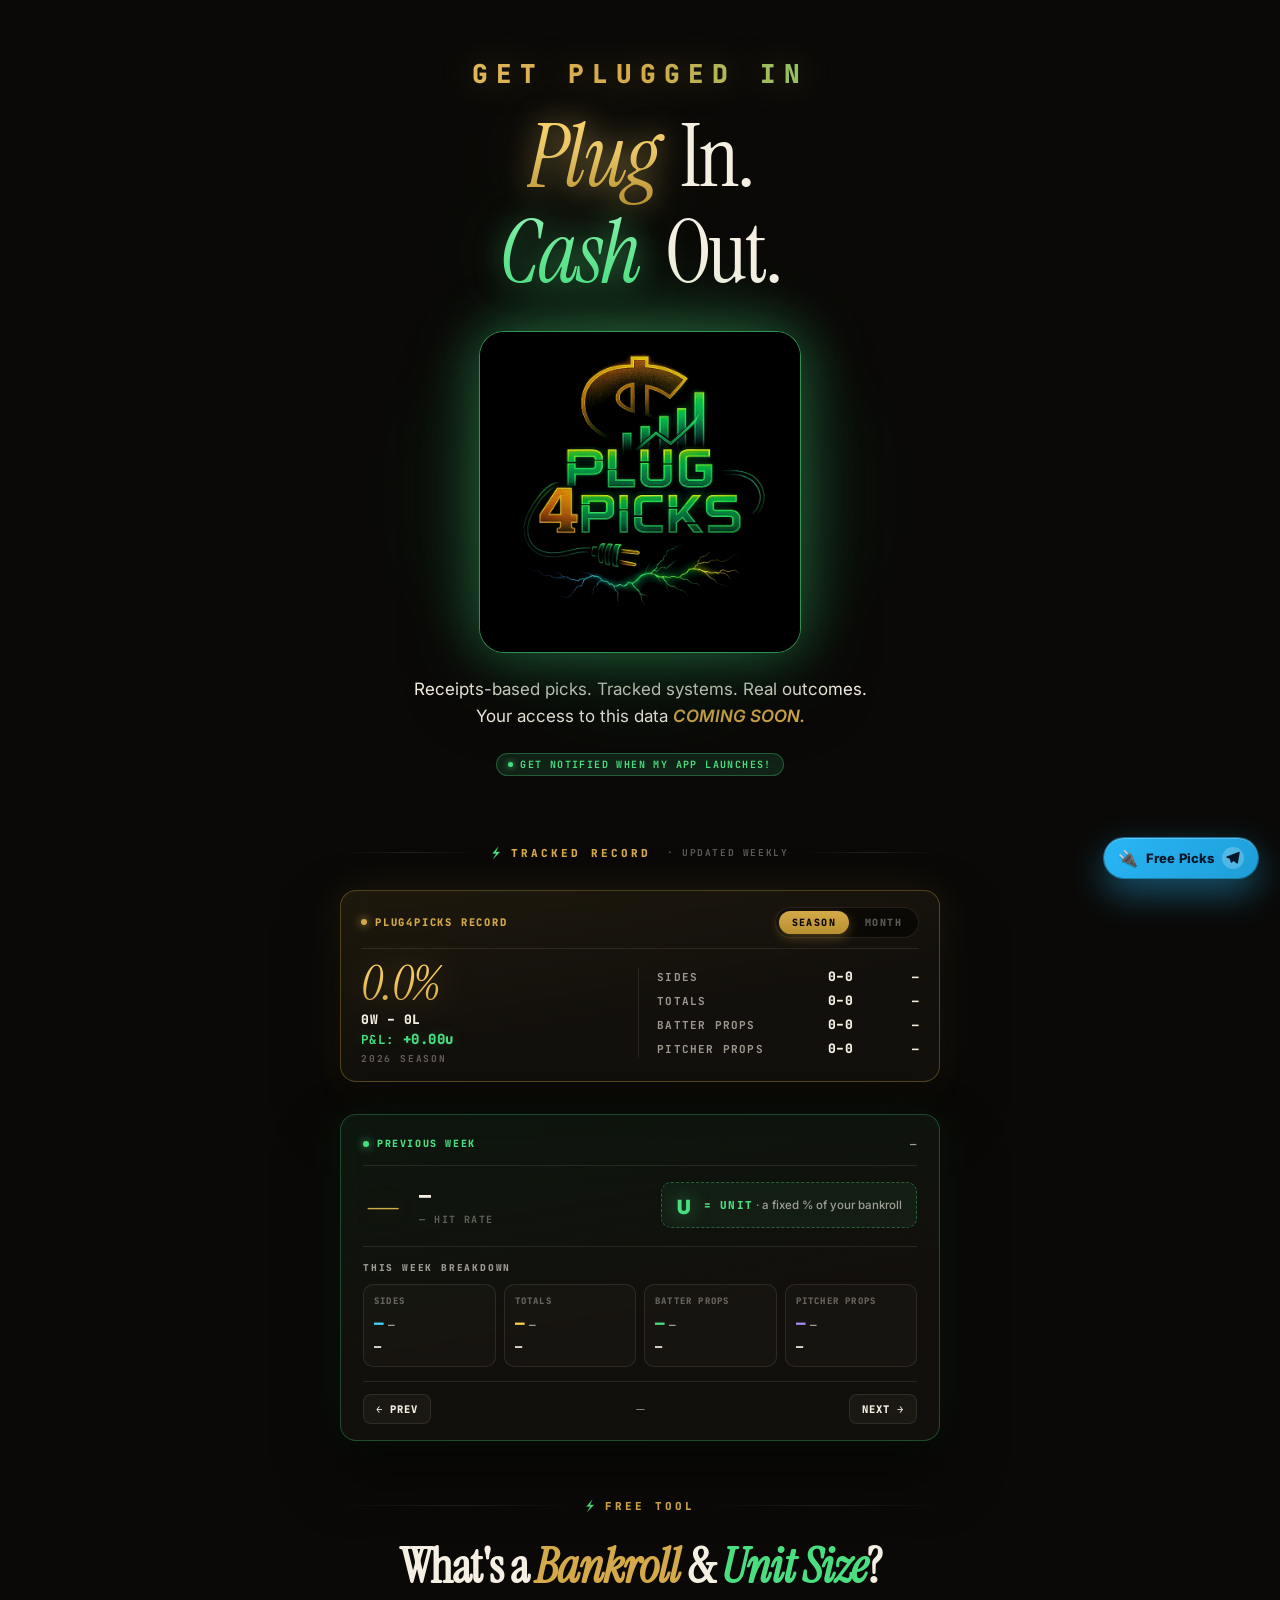
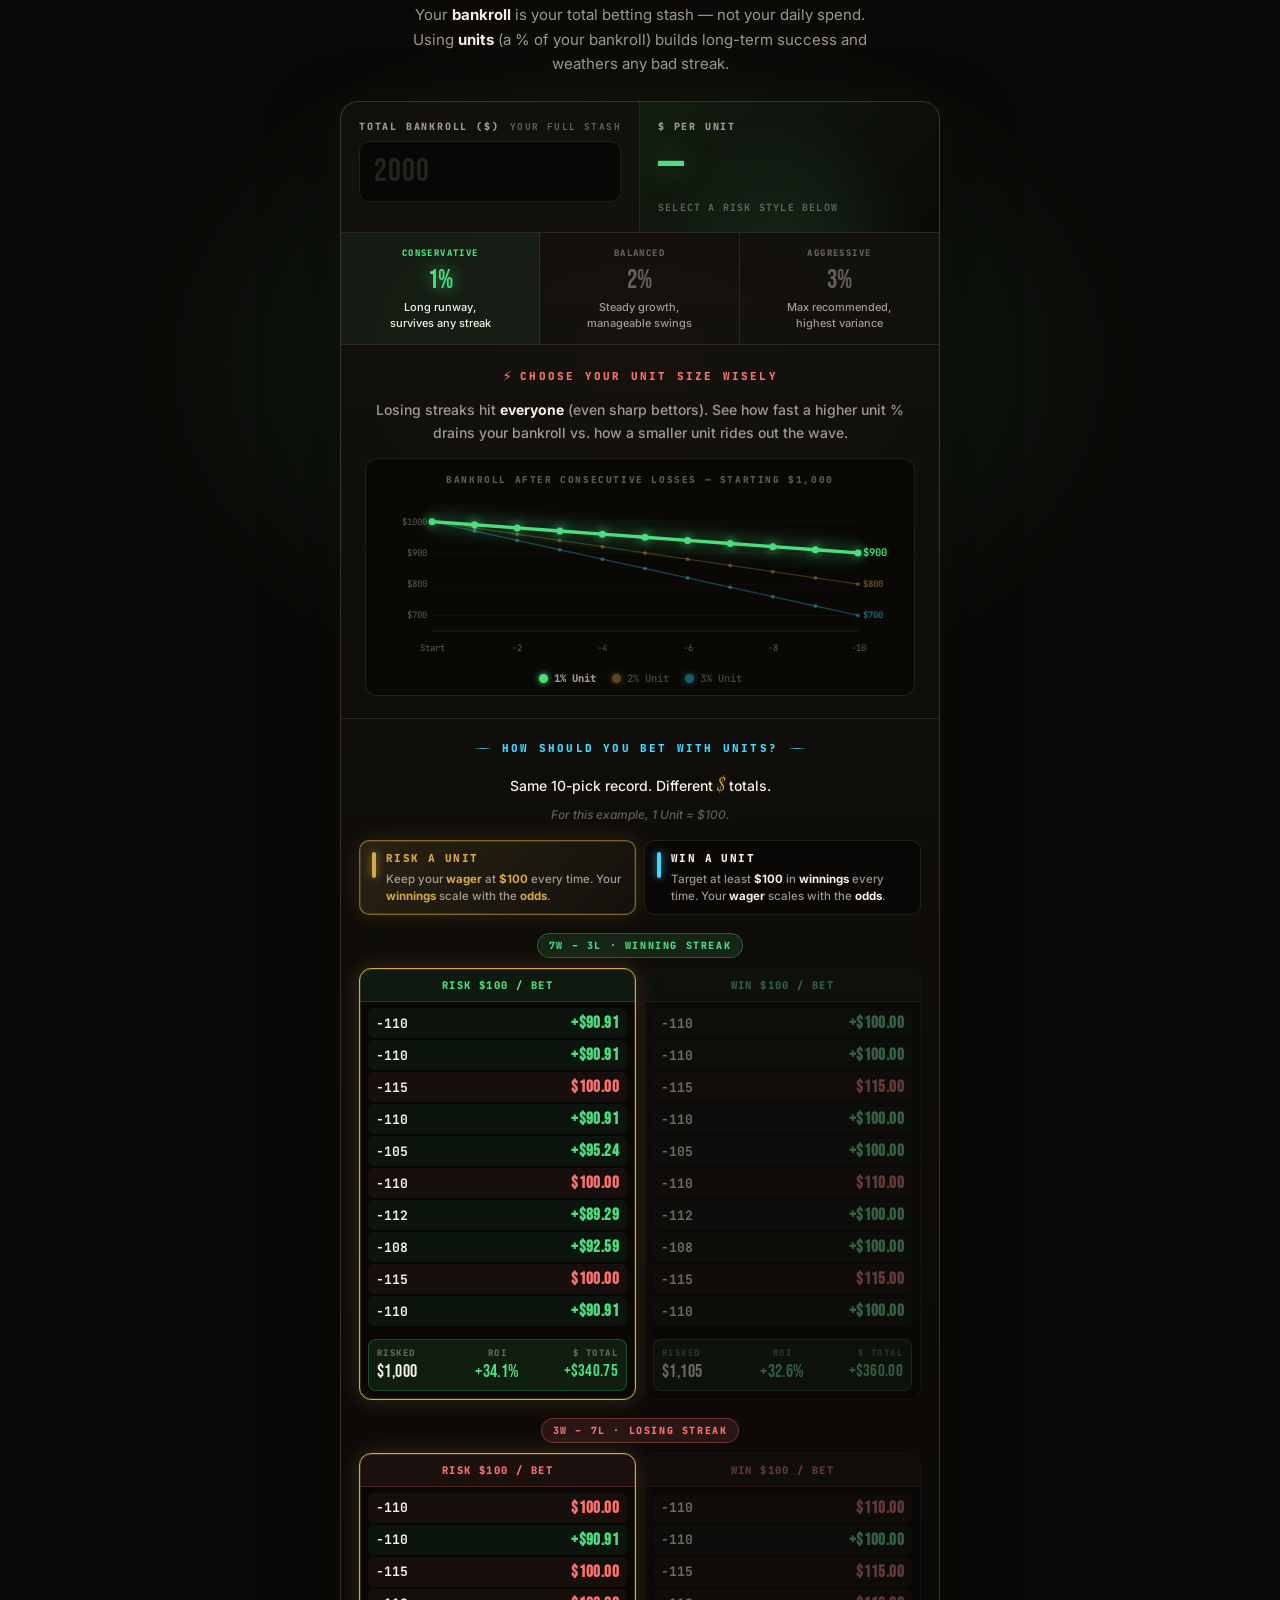
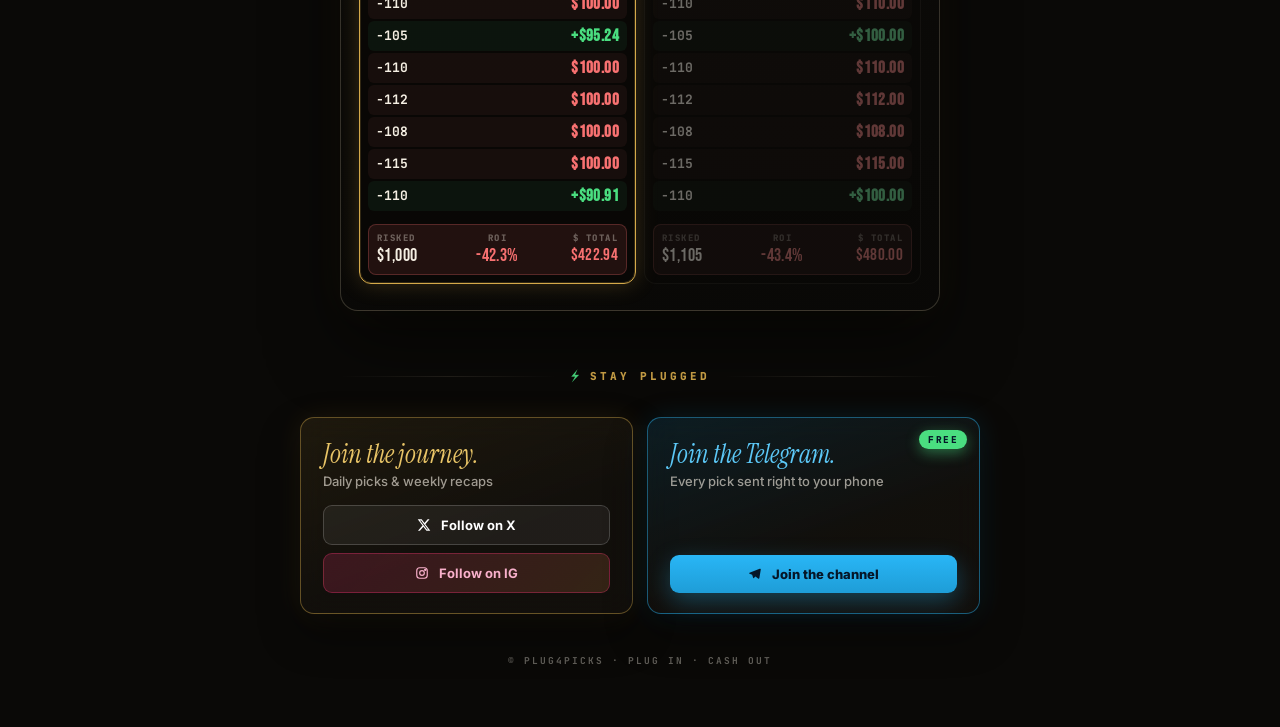
==== commit fcac2bde: "Promote v2 to production index-v2.html promoted to index.html — replaces the old v1 design with the " ====
--- a/index.html
+++ b/index.html
@@ -1,190 +1,117 @@
-<!DOCTYPE html>
-<html>
+<!doctype html>
+<html lang="en">
 <head>
-  <meta charset="utf-8">
-  <title>Plug4Picks — Coming Soon</title>
-  <style>
-    * { margin: 0; padding: 0; box-sizing: border-box; }
-    body { background: #0A0907; display: flex; align-items: center; justify-content: center; min-height: 100vh; font-family: -apple-system, BlinkMacSystemFont, sans-serif; }
-    #__bundler_loading { position: fixed; bottom: 20px; right: 20px; font: 13px/1.4 -apple-system, BlinkMacSystemFont, sans-serif; color: #666; background: #fff; padding: 8px 14px; border-radius: 8px; box-shadow: 0 1px 4px rgba(0,0,0,0.12); z-index: 10000; }
-    #__bundler_thumbnail { position: fixed; inset: 0; width: 100%; height: 100%; display: flex; align-items: center; justify-content: center; background: #0A0907; z-index: 9999; }
-    #__bundler_thumbnail svg { width: 100%; height: 100%; object-fit: contain; }
-    #__bundler_placeholder { color: #999; font-size: 14px; }
-  </style>
-  <noscript>
-    <style>#__bundler_loading { display: none; }</style>
-    <div style="position:fixed;bottom:12px;left:12px;font:13px/1.4 -apple-system,BlinkMacSystemFont,sans-serif;color:#999;background:rgba(255,255,255,0.9);padding:6px 12px;border-radius:6px;box-shadow:0 1px 4px rgba(0,0,0,0.08);z-index:10000;">
-      This page requires JavaScript to display.
-    </div>
-  </noscript>
+<meta charset="utf-8"/>
+<meta name="viewport" content="width=device-width,initial-scale=1"/>
+<title>Plug4Picks — Coming Soon</title>
+
+<template id="__bundler_thumbnail" data-bg-color="#0A0907">
+  <svg viewBox="0 0 1200 800" xmlns="http://www.w3.org/2000/svg">
+    <defs>
+      <linearGradient id="gold" x1="0" y1="0" x2="0" y2="1">
+        <stop offset="0%" stop-color="#FFD56B"/>
+        <stop offset="55%" stop-color="#E8C467"/>
+        <stop offset="100%" stop-color="#B8902F"/>
+      </linearGradient>
+      <linearGradient id="green" x1="0" y1="0" x2="0" y2="1">
+        <stop offset="0%" stop-color="#9BF0C0"/>
+        <stop offset="100%" stop-color="#4ADE80"/>
+      </linearGradient>
+      <radialGradient id="halo" cx="50%" cy="50%" r="50%">
+        <stop offset="0%" stop-color="rgba(74,222,128,0.4)"/>
+        <stop offset="100%" stop-color="rgba(74,222,128,0)"/>
+      </radialGradient>
+    </defs>
+    <ellipse cx="600" cy="400" rx="520" ry="320" fill="url(#halo)"/>
+    <path d="M 640 220 L 530 410 L 600 410 L 530 580 L 680 380 L 600 380 Z"
+          fill="url(#gold)" opacity="0.95"/>
+    <text x="380" y="500" font-family="Georgia, serif" font-style="italic"
+          font-size="280" font-weight="400" fill="url(#gold)" letter-spacing="-8">P</text>
+    <text x="720" y="500" font-family="Georgia, serif" font-style="italic"
+          font-size="280" font-weight="400" fill="url(#green)" letter-spacing="-8">4</text>
+  </svg>
+</template>
+<link rel="preconnect" href="https://fonts.googleapis.com">
+<link rel="preconnect" href="https://fonts.gstatic.com" crossorigin>
+<link href="https://fonts.googleapis.com/css2?family=Inter:wght@400;500;600;700;800;900&family=Instrument+Serif:ital@0;1&family=JetBrains+Mono:wght@400;500;700;800&family=Bebas+Neue&display=swap" rel="stylesheet">
+<link rel="stylesheet" href="styles.css"/>
 </head>
 <body>
-  <div id="__bundler_thumbnail">
-  <svg viewBox="0 0 1200 800" xmlns="http://www.w3.org/2000/svg">
-    <rect width="1200" height="800" fill="#0A0907"></rect>
-    <!-- ambient glow -->
-    <ellipse cx="600" cy="400" rx="380" ry="280" fill="rgba(212,169,74,0.18)"></ellipse>
-    <ellipse cx="600" cy="400" rx="220" ry="220" fill="rgba(74,222,128,0.22)"></ellipse>
-    <!-- logo card -->
-    <rect x="480" y="280" width="240" height="240" rx="28" fill="#101010" stroke="#4ADE80" stroke-width="2"></rect>
-    <text x="600" y="396" text-anchor="middle" font-family="Georgia, serif" font-style="italic" font-size="62" font-weight="700" fill="#4ADE80">PLUG</text>
-    <text x="600" y="464" text-anchor="middle" font-family="Georgia, serif" font-style="italic" font-size="62" font-weight="700" fill="#FFD24A">4 PICKS</text>
-    <!-- COMING SOON -->
-    <text x="600" y="180" text-anchor="middle" font-family="ui-monospace, monospace" font-size="22" font-weight="800" letter-spacing="8" fill="#D4A94A">COMING SOON</text>
-    <!-- lightning bolts on edges -->
-    <path d="M 120 60 L 100 180 L 130 240 L 90 360 L 130 480 L 80 620 L 130 740" stroke="#4ADE80" stroke-width="3" fill="none" stroke-linecap="round" opacity="0.7"></path>
-    <path d="M 1080 60 L 1100 180 L 1070 240 L 1110 360 L 1070 480 L 1120 620 L 1070 740" stroke="#FFD24A" stroke-width="3" fill="none" stroke-linecap="round" opacity="0.7"></path>
-  </svg>
+<!-- Bundler-friendly logo source: bundler scans img src natively and replaces with a blob URL -->
+<img id="logoSrc" src="./plug4picks-logo.jpeg" alt="" style="display:none" aria-hidden="true"/>
+<div class="page">
+  <div id="storm"></div>
+  <div class="content">
+
+    <!-- ── HERO + EMAIL ── -->
+    <div id="hero"></div>
+    <div id="email"></div>
+
+    <!-- ── TRACKED RECORD ── -->
+    <div class="section-divider"><span class="section-eyebrow"><span class="bolt">⚡</span>Tracked Record<span class="eyebrow-tag">· Updated Weekly</span></span></div>
+    <div id="season"></div>
+    <div id="weekly"></div>
+
+    <!-- ── BANKROLL & UNIT CALCULATOR ── -->
+    <div class="section-divider"><span class="section-eyebrow"><span class="bolt">⚡</span>Free Tool</span></div>
+    <div class="section-header" id="tool">
+      <h2 class="section-title">What's a <em>Bankroll</em> &amp; <span class="green">Unit Size</span>?</h2>
+      <p class="section-sub">Your <strong>bankroll</strong> is your total betting stash — not your daily spend. Using <strong>units</strong> (a % of your bankroll) builds long-term success and weathers any bad streak.</p>
+    </div>
+    <div id="calc"></div>
+
+    <!-- ── CTAs ── -->
+    <div class="section-divider" id="stayPlugged"><span class="section-eyebrow"><span class="bolt">⚡</span>Stay Plugged</span></div>
+    <div id="cta"></div>
+
+    <div id="foot"></div>
+  </div>
 </div>
-  <div id="__bundler_loading">Unpacking...</div>
 
-  <script>
-    
-document.addEventListener('DOMContentLoaded', async function() {
-  const loading = document.getElementById('__bundler_loading');
-  function setStatus(msg) { if (loading) loading.textContent = msg; }
+<!-- ── Floating Telegram FAB — bottom-right wayfinder ── -->
+<a href="#stayPlugged" class="telegram-fab" id="telegramFab" aria-label="Free Picks via Telegram">
+  <span class="fab-emoji" aria-hidden="true">🔌</span>
+  <span class="fab-label">Free Picks</span>
+  <span class="fab-tg" aria-hidden="true">
+    <svg width="16" height="16" viewBox="0 0 24 24" fill="currentColor"><path d="M21.93 4.34a1.4 1.4 0 0 0-1.85-1.39L2.6 9.78a1 1 0 0 0 .08 1.88l4.4 1.46 1.7 5.45a.8.8 0 0 0 1.32.32l2.66-2.47 4.55 3.34a1.4 1.4 0 0 0 2.18-.81z"/></svg>
+  </span>
+</a>
 
-  // Error sink persists across replaceWith since it's on window, not the DOM.
-  window.addEventListener('error', function(e) {
-    var p = document.body || document.documentElement;
-    var d = document.getElementById('__bundler_err') || p.appendChild(document.createElement('div'));
-    d.id = '__bundler_err';
-    d.style.cssText = 'position:fixed;bottom:12px;left:12px;right:12px;font:12px/1.4 ui-monospace,monospace;background:#2a1215;color:#ff8a80;padding:10px 14px;border-radius:8px;border:1px solid #5c2b2e;z-index:99999;white-space:pre-wrap;max-height:40vh;overflow:auto';
-    d.textContent = (d.textContent ? d.textContent + String.fromCharCode(10) : '') +
-      '[bundle] ' + (e.message || e.type) +
-      (e.filename ? ' (' + e.filename.slice(0, 60) + ':' + e.lineno + ')' : '');
-  }, true);
-
-  try {
-    const manifestEl = document.querySelector('script[type="__bundler/manifest"]');
-    const templateEl = document.querySelector('script[type="__bundler/template"]');
-    if (!manifestEl || !templateEl) {
-      setStatus('Error: missing bundle data');
-      console.error('[bundler] Missing script tags — manifestEl:', !!manifestEl, 'templateEl:', !!templateEl);
-      return;
+<script src="partials.js"></script>
+<script>
+  var __logoEl = document.getElementById('logoSrc');
+  var __logoSrc = __logoEl ? __logoEl.currentSrc || __logoEl.src : '';
+  document.getElementById('storm').innerHTML  = buildStormOverlay();
+  document.getElementById('hero').innerHTML   = buildHero({ logoSrc: __logoSrc });
+  document.getElementById('email').innerHTML  = buildEmailForm();
+  document.getElementById('season').innerHTML = buildSeasonCard();
+  document.getElementById('weekly').innerHTML = buildWeeklyCard();
+  document.getElementById('calc').innerHTML   = buildCalcCardSideBySide();
+  document.getElementById('cta').innerHTML    = buildCtaRow();
+  document.getElementById('foot').innerHTML   = buildFoot();
+</script>
+<script src="app.js"></script>
+<script>
+  // ── Telegram FAB: scroll-to-CTA + auto-hide when CTAs visible ──
+  (function () {
+    const fab = document.getElementById('telegramFab');
+    const ctaSection = document.querySelector('.cta-row');
+    if (!fab) return;
+    fab.addEventListener('click', function (e) {
+      e.preventDefault();
+      const target = document.getElementById('stayPlugged') || ctaSection;
+      if (!target) return;
+      const rect = target.getBoundingClientRect();
+      const y = window.scrollY + rect.top - 40;
+      window.scrollTo({ top: y, behavior: 'smooth' });
+    });
+    if (ctaSection && 'IntersectionObserver' in window) {
+      const obs = new IntersectionObserver(function (entries) {
+        entries.forEach(function (en) { fab.classList.toggle('hidden', en.isIntersecting); });
+      }, { rootMargin: '0px 0px -10% 0px', threshold: 0.15 });
+      obs.observe(ctaSection);
     }
-
-    const manifest = JSON.parse(manifestEl.textContent);
-    let template = JSON.parse(templateEl.textContent);
-
-    const uuids = Object.keys(manifest);
-    setStatus('Unpacking ' + uuids.length + ' assets...');
-
-    const blobUrls = {};
-    await Promise.all(uuids.map(async (uuid) => {
-      const entry = manifest[uuid];
-      try {
-        const binaryStr = atob(entry.data);
-        const bytes = new Uint8Array(binaryStr.length);
-        for (let i = 0; i < binaryStr.length; i++) bytes[i] = binaryStr.charCodeAt(i);
-
-        let finalBytes = bytes;
-        if (entry.compressed) {
-          if (typeof DecompressionStream !== 'undefined') {
-            const ds = new DecompressionStream('gzip');
-            const writer = ds.writable.getWriter();
-            const reader = ds.readable.getReader();
-            writer.write(bytes);
-            writer.close();
-            const chunks = [];
-            let totalLen = 0;
-            while (true) {
-              const { done, value } = await reader.read();
-              if (done) break;
-              chunks.push(value);
-              totalLen += value.length;
-            }
-            finalBytes = new Uint8Array(totalLen);
-            let offset = 0;
-            for (const chunk of chunks) { finalBytes.set(chunk, offset); offset += chunk.length; }
-          } else {
-            console.warn('DecompressionStream not available, asset ' + uuid + ' may not render');
-          }
-        }
-
-        blobUrls[uuid] = URL.createObjectURL(new Blob([finalBytes], { type: entry.mime }));
-      } catch (err) {
-        console.error('Failed to decode asset ' + uuid + ':', err);
-        blobUrls[uuid] = URL.createObjectURL(new Blob([], { type: entry.mime }));
-      }
-    }));
-
-    const extResEl = document.querySelector('script[type="__bundler/ext_resources"]');
-    const extResources = extResEl ? JSON.parse(extResEl.textContent) : [];
-    const resourceMap = {};
-    for (const entry of extResources) {
-      if (blobUrls[entry.uuid]) resourceMap[entry.id] = blobUrls[entry.uuid];
-    }
-
-    setStatus('Rendering...');
-    for (const uuid of uuids) template = template.split(uuid).join(blobUrls[uuid]);
-
-    // Strip integrity + crossorigin — blob URLs from a file:// document inherit
-    // a null origin, so crossorigin forces a CORS fetch that SRI then rejects.
-    // The manifest bytes are ours; SRI protects against CDN compromise, not this.
-    template = template.replace(/\s+integrity="[^"]*"/gi, '').replace(/\s+crossorigin="[^"]*"/gi, '');
-
-    const resourceScript = '<script>window.__resources = ' +
-      JSON.stringify(resourceMap).split('</' + 'script>').join('<\\/' + 'script>') +
-      ';</' + 'script>';
-    // Inject after <head> so the DOCTYPE stays first; prepending the script
-    // would push the parser into quirks mode. DOMParser always emits a <head>
-    // (synthesizing one if the source HTML omitted it) but may carry
-    // attributes through, so match the full opening tag. slice() rather than
-    // replace() keeps us clear of $-pattern substitution in resourceScript.
-    const headOpen = template.match(/<head[^>]*>/i);
-    if (headOpen) {
-      const i = headOpen.index + headOpen[0].length;
-      template = template.slice(0, i) + resourceScript + template.slice(i);
-    }
-
-    // Parse the template and swap the root element. Scripts inserted via
-    // DOMParser/replaceWith are inert per spec — re-create each with
-    // createElement so they execute, awaiting onload for src scripts to
-    // preserve ordering (React before ReactDOM before Babel before text/babel).
-    const doc = new DOMParser().parseFromString(template, 'text/html');
-    document.documentElement.replaceWith(doc.documentElement);
-    const dead = Array.from(document.scripts);
-    for (const old of dead) {
-      const s = document.createElement('script');
-      for (const a of old.attributes) s.setAttribute(a.name, a.value);
-      s.textContent = old.textContent;
-      // text/babel scripts with a src: fetch and inline. transformScriptTags
-      // does XHR against the src, but blob:null/ from a file:// origin is
-      // silently dropped. Inlining makes it a plain inline babel script,
-      // which transformScriptTags handles unconditionally.
-      if ((s.type === 'text/babel' || s.type === 'text/jsx') && s.src) {
-        const r = await fetch(s.src);
-        s.textContent = await r.text();
-        s.removeAttribute('src');
-      }
-      const p = s.src ? new Promise(function(r) { s.onload = s.onerror = r; }) : null;
-      old.replaceWith(s);
-      if (p) await p;
-    }
-    // Babel standalone auto-transforms type=text/babel on DOMContentLoaded,
-    // which fired before we swapped the document. Trigger manually if present.
-    if (window.Babel && typeof window.Babel.transformScriptTags === 'function') {
-      window.Babel.transformScriptTags();
-    }
-  } catch (err) {
-    setStatus('Error unpacking: ' + err.message);
-    console.error('Bundle unpack error:', err);
-  }
-});
-
-  </script>
-
-  <script type="__bundler/manifest">
-{"7183f9a5-56f6-4492-aed4-074e93b911c8":{"mime":"image/jpeg","compressed":false,"data":"/9j/4AAQSkZJRgABAQABLAEsAAD/[base64]/4Qp9aHR0cDovL25zLmFkb2JlLmNvbS94YXAvMS4wLwA8P3hwYWNrZXQgYmVnaW49Iu+7vyIgaWQ9Ilc1TTBNcENlaGlIenJlU3pOVGN6a2M5ZCI/[base64]/tAFxQaG90b3Nob3AgMy4wADhCSU0EBAAAAAAAIxwBWgADGyVHHAIAAAIAAhwCBQAFNCAtIDEcAlAABUtldmluADhCSU0EJQAAAAAAEPYBLsqeoupNXNtV0/430Pr/wAARCAYbBhsDASIAAhEBAxEB/8QAHwAAAQUBAQEBAQEAAAAAAAAAAAECAwQFBgcICQoL/[base64]/8QAHwEAAwEBAQEBAQEBAQAAAAAAAAECAwQFBgcICQoL/[base64]/9sAQwACAgICAgIDAgIDBAMDAwQFBAQEBAUHBQUFBQUHCAcHBwcHBwgICAgICAgICgoKCgoKCwsLCwsNDQ0NDQ0NDQ0N/9sAQwECAgIDAwMGAwMGDQkHCQ0NDQ0NDQ0NDQ0NDQ0NDQ0NDQ0NDQ0NDQ0NDQ0NDQ0NDQ0NDQ0NDQ0NDQ0NDQ0NDQ0N/90ABABi/[base64]/[base64]/[base64]/[base64]/[base64]/[base64]/[base64]/NVsexrP20e5p7KRQoroJNCnkk8u1GWVNzBiBzxxTf7Du41SQpuOcMlZ/WqXcv6tU7GDRXQTaFcxBpXX5d2Ao6ioZtLnjTy/KbePmB9QfWhYqm9mJ4eot0YxUgAkcHpSV0NvodxNGhILF8hVBxir40BmijjeMpIp+bg/Nz61EsbSjo2XHCVHsjj6cyspwwx3rvNT8OQQ6gkVsrKgjDHd+NUJNGxKk8knmRjhlPb/[base64]//W/n/[base64]/Ku4so5muNHupAENrqFqCAMHIlU814WPxST1Z7WDw75W4rod0nwK+NUAjib4ba2wCKfltJgGHY/6utOH4HfGyFdzfC/X2yeMWs46/9sq/o91Dx14gtbPQodKkiH2rT4ZSWRWYlgfUGqp8c+OlIR9QiBJ4Hkx8fpX8Z1vpJZk2/wDYYWv/ADz7n3FHh2o0pQnp8v8A5E/nUT4F/G5tzj4Ya8HK4LfZpx/7Sqay+C3xwiUp/wAKv16XnO4205/Xyq/oqPjXx2ZAg1FMHv5MfT8qbH488ckFUvI8g8nyUA/lXNL6SGYtW+o0/wDwOobx4eqJ35/y/wDkT+de4+Dnxu3kN8LtdBDZ5tZj/wC0qfL8HPjfdhg3wu1ws2M7bWbov/bKv6Jm8eeNycPdwg9BmJDn3+7Tv+E78aIMfbYg3ciJOP0pf8TH49Jf7BT/APBkwWQVtuf8v/kT+dcfBH43FEWL4Wa8pHcW0/8A8arSu/gx8ebiCOMfDDWo1XkH7PNv/Pyq/oSHxB8ZhMjUY2x1xEmP5U9vH3jLKsNSjZG4H7pOv5Vm/pG5i3f6jT/8DqFRyGstObT5f/In88g+CPx3niLTfDDXXJGA32eYMB6f6qsxvgD8chCYT8MNeKtnH+jzkgn/ALZ1/RcPHnjZlIOpome/kpx+lIvjT4hMjNHqEbBem6JBv+ny1VP6R2Z9MFT/APA6hM+H6j+KS/D/AORP5rfE3wP+LHh7w5davr3gLWNJ0+xQzXV7LDKqRxrySxMYGAPU15HqtlEsNrdWcAIKYYMcluvIGK/pO/aw17xBf/sgePrnVZwZZLCaFgEUZQq2RwPav56JjZjT7KNSEn+z4O4AjGSflz3r988K/[base64]/X/n/[base64]/DrXQWtrZSwyS3MbMYiAXHQE/hXDicQlojsoUGza0+3Eoi3r5IRsq4/iaus0poJLQzzgJcHUbYj0YCWPpWXY2yQmJd5nBGQMcKp/rXQahBZWv2OPTpvMWW4ti+RjYfOXjBr5HG1ed8nmfVYei40pS8n+R/RvqF5HFYeFncKiHS4MMOnKngd6ktNKl1G7/0WVQGyxdz8sYHUnvgVjajbRpongmV2MrJpcI5+63y8Vc0uBZI/EZdMgaVdNsPQEocYr/MyeHjLZ9X/AOlM/SKfuYdSj0X6l/7P4cWbyX8Z6UshJAXzDkEcEfdx1rVtNAtLmTda+KdJkY8Y80jd9eB2r8XdN8M+HbvRbjXLvTrq8EuoXUc6QNiWICZxvzg8DHp3rqG8ExaXdQySKHtLqL/R445BuUHqd2Su7Ga/Xa/hJhYK31yV9V8Ed1/28eg8rq8qaq7rsj9jk8Gzugkt/EOksAOf32RioG8HZcEeIdLyxxjzepr8c5vBWjWqW8vhG+vvMgLfbRJcKSVx0UAAkjnpmtGPw2niPUNPtPDElxZXGnEXNxeX1wphYjDbSo2nscjNc78JKPN7uNdvOna3r7z/AAM3lOISv7X/AMlR+vieE5BuH/CQaXGQcBTKP6inL4LIQtNr+loqdQZhwfWvx1j0HStb1fUdc1O+vro7hbulsHiijdBt3puU7h8vYnrUUHhbw4Jc3l/qZRmzdqZcbl7bcr06US8JaKVp4xp2V/3f4fEKOWV3qqv4I/YyPwpbCQIviLT7mSQHbFHIGdyozwAK5q6fy5JrVmDS2468jOOor86vgtZ6Bpn7SfgbStKt7sQXiXE4uZ5lZJIRC5jAAAOdw5r9GPGMbL4o1Aq+U3vkD6mvguLeFVkmKp0FUc1OHMm0o/aatZN9jl9nKGIdCcuayvtY8w/azYxfsd+M1HzedaOFX+6WRzX4G38TLpOmweWp8iD5U/ibJJ3E/jjrX7z/ALWE6v8AsaeLJYG25gkXn2Vxivw/vtNs7jTdKF7hZPsuEZOCGyT83Wv6R+j3P2WRVE/+f0v/AEiJ8ZmNLmr1F5fqzwzVrFbGzaa0lX/T2AliA+dUU59MVxFxI8j+WGZ44yQm7qBXqF/[base64]//Q/n/[base64]/Puar30uj20SWV5LGhQ7RvbnB9Qa87+2uedqevod/wDY/JG89PU4Sw01I9zopUSZK57irEHhxZGL5JUElkHRh9K65ZdCMi2xu1LEfII8Nn6dK37OTw7HG4U3bO3QrCCB/wCPVy1s0qxu1F6+TOuhlUJK11ocp9gnttNtzDGvlbidyj5lBx1PpW/aafE9l5KKh3kMTwu7/wCvXV+QlvbwXr6NqM9mqL5gEJA2dm4bvV6wtL6/gN1p3hbVJLV3JgZYCQQD0Bz1rxa+a3jzXsr73S+W+561PLowlq/wf+RyVrY3kCu6QBzGwL7T95PQelbl9pcM1vLqMipvlurZokjYARfvYxggd+vpXofhzwf8U5ZLiy0z4f6zcvc4PzW7/KuO3Xr1q7efCr4067aWlvpnw31a1gS6gaeYRSHbiRcseOleNVzrD865q0ElbXnhtv8AzHdDDU1Qk029HpZ+nY/brUMQ+DfBcUhDZ0uEKR/eC9a1vB0KXGjeJVmcvcNp86gj+6UbpWZ4s0+60fQPBWm3qPHJbWAikBX5twTkfWt3wNHHHHq7wNtSSwmz5nDZCnoOciv8+6klbmi92/8A0pn1f/MDf+tz8jPCuvxafoF7e3N6kNnpuqXYubeBgLi5i86TKYB3ZJx2PStnS9Lbw9Y2OiahHJe/2ru1C0kefCwIdw8reQQzHafl4PNed+Gv7FtzqDMsUWpXOuXcjLcthGjSaVd6g5Hpxit1bLSbXXDpV3f3B0HSZTOGlkbz45GXAC/MTt3N0zjnpX9h4ihBSnTV9Xfbf7vP7/[base64]/[base64]/18tjqPBMl/a/ti/D7w3eKbaXSrWSF4BwmRHJ0HAx71+l/ieW8HiPWSAjeXJKdvAJUk/wAq/Mv4YWV5b/tpfDw6o8t5eNp0rzXMowzZilxkZIzmv0m8RIw8TeII8EN5jurEnnluBX4v4u0orH4FL/nwv/S5HjUbvHVuZdf0ieQftaKsf7FniEwElZS5OT04kyPzr8Z7yze70O0FvHkrahgxGG3Zx1+lfuJ+0F4K8U/Eb9k7VvC3gjT31HU7oOI7aIFnfhwdoAOTk1+PGv8AwT/aE8N6dDNrnw61y1s0RYzL5EgUsOeDx2FfoPgfmWFp5NOjUrRjP20naUop25Y9G1fY+exiisRUcuun4s8HuNBeyiguZreWSVCUQyMch+/ykdKxLrSbhHea4REknxkYr13XTqWmXMd/4p8Oazpkflhd0kDFSeecMwFcvfX3hhrZbm5TUgJWHlyPbgJgdRnfX9D4XMqk0pR95PqtV6KzaPCq4Ok9meQT6Jbi8dwrPE0TKx3Yw/H6Vjto1xdXkuRiOJdw9GAxwDXqF7deFLuZRa6mluQMYlwo/Hk1TvdLEtiyaTf2128pAHkvk479BxX0NDNJxtz3XTVPQ8atl0W3y6210aPObtYfskn2GRFjkI3RsAHBz25z+lYs8TKiJ5bIB1Y8gk16lfeE7vzllWycxMo8ydVyBn26Vz11p11Y3SaaygWysGaU/[base64]/[base64]/Ow+dumegAr6R+Fv7NPxz+K12j+FfC72Nox4udQj8pQvrhyhP4V9leHP+CcIsYItV+M/jeHTo2ISSy0/PmFe2OJB1Nfm3EXijkmWzdLF4qKmvsx9+X3Rv8Ame7g8llK3JC/4f8AB/A/L6Sy03TY4XvLiJfmA8pclj0z0rodKsLy+nSx8M6Bfaq8rbk8uLgt7Hjjmv2b8I/sy/sgeAL9xbaBc+Krm2TcrX5VkdhngfImMYr3LSfHWm+HH+weAfCmm6TDGhMaxxjcg7jduxnNfk2bePGETcMuws6j7zahHydleVvuPqcJwti56uPL/Xd/5H45+HP2bP2ndZMNxoPw+mt7e5TczzbQCucZbL9K+ifDH/BOP4xXVqdb8ZeM9M0GK4/1tsCTJGD2GYmH619/ar4y8barp4j1HVZLVJWLMsbDhfQY7Vytzd6ZcRmDWr2Uxji3LPhZCOcHjoa/P8b4x8R4lKNCFOlfR2i5v5Obf5Ht0uFJOznL7nf8rHgfhT/gnz8ENFJufiH48udbkRtwghwEK++1ENeo6F+z1+x/4SFy9j4ak8URucfvGbZG/OBnzFNdTa3mmaJMt5bwIWnXy/KhBcbiMA8Z6E1JaJPNBeaFY2VyySypPO6wuBIz5bAJX+HJFfIY3jHiHGc1TE46q15Pkjb0jZfcd1PhzC0t9fN2+eu/4mlY6f8ABbQEju/CfwxsU8riLzQzN5npzIQR1ruE8a6Pa2itYeCdFUIP3sbQAsrelY1h4M8ea28a2mjSpHaY8ppHVCOPcj1rYs/hz8QbFzHNYRkOxcmeaP09NwPFfIYjHRk37Ss299Zt/wDtzLeGy6C5eZenN/wTRj+JX2q2hMfhzR4yzbDG0AwDwADx05psPjXxHJLJFHo2kW8cTH5Y4AB/wH5auR+AVlRjres6RYMG3lpJ0yp6/wB+svUbbwH4fXzNU+IGlQIMnMdwhz+RNcEKiqvlpwcvRSl/mc8p5bC+i/Fk8XjLxhORPbSWtsASpCxIGzngfcqnc+OvHUMbPbTxOMfvIljQbef938a5ifxz+ztYKsl54+hIB5ZCWy3qMKaot8UP2aLeLzZ/iA22RipMauWPGccRmuqlkuJnZxwk2v8Ar3P/ACK+sYJO/J/5KdPc61dawY5tfQ3c8Uf+jOO6kc5GQOlb3hTUl2ataNGIzFplzIo9fkzzXjl3+0D+yNpClZvGl8xXCI/ky4JPBAPk9q6PRP2gf2UoWc2HjGV5b2znhMk8UhVVkADf8sxzXbPhjOIwU1gqqjfT93L17Cr42g6bp04v7tj8sfDOmw+Ip30/U/s0emR6te3FzdKzCWILPJ68Y56V1Sa/b36a34mvN0ljbKLKyRkAa9QFf3gAHVcn0GFrhdDs/BN/Y3WkTanM099rt1LbeQrK0tu00pAYlTwcitOXxhe69q017hdIsdOAtbaQo3lwKMZJA6lskcetf1tWw8nUlo9H100v083t5W7mlCvalFt6tevTb0RoaG76bYprP2GG+lBEOl6hKx8zL/KwZAdvCn+7UXna1Bq154b0iwlnt9UEcuo+cV+zNcDJLAhtwXJPHHHasbUdN8L39wlzp2o3dtqdq6NbpD8sD5PLvlcDcPcHir81zo1oLlQupXVzJPA0sSOCLmbJ3CPC/cDdTyMEc1app6pXb6NPTXT7t/W5Dq23ei9Pn/XY2mudSa38zVLKwu7e0YWqWunbgRnu2/aeMckGqd1Fqmh2cMsjWmsJfOsQeFiZbSLduJYtjJBGO9YGn6hoGmzanrPiWTUbq/C7YrO3lREgjx0cMpzjAzg1VTQHvb6NPDtobfTLwfaY5ndWTevX5Qc4+Uj601h1d8y0/D8/y3BYrTT/AIP5f8Me0fCG9B/bO8IPBpbrZvBMLa6LFmuF8qT95gscA+wH0r9LPE9yr+M9YhaQIgkcN+Z5+tflT4C+INh4T+Mfhn41/Z59Qj8P281pqWnwkJ5TNE6DyQ45Xc/bNfaVt+3Z+zd4ge61TxD4R1DSmWXNzLOhcgknDHanfk1+O+J3DOa5hj8NicBhpVIwpKEuXW0ueTs03fVW201OGGNVHE1KlTVSvZ6eT8j2pfEd/ZSpY6NqMlrFEN6Ou0gN9CD1NdGnjvxkjotxqa3kIGPKuEQq3+1wtfO9t+1J+xpe3e6e+urI3JyNkEpUDsQBETzXf6Z8ZP2QddZYbHxlPDNL8q+bHJGR+LRDFflmM4UzehG9bL6qXd03/wAE7XmOAqOzjf5J/ieiJ478TWjG11HRdI1aN8t58kCkR452kbR/KopfiPvgAufBWiywvkKDbAZ9Mcd6ydLs/hZrsssnhL4iWCLkblnuFXJz3ztrrrrwNqd20T6Z4g0rViilY0tp0O7jp9815k3Toe7KDh6qUf8AIXNlk5WsvxR51d6T8CfElpJL44+GdoZ1yJFgQqCj8kjEgP1rzbxJ+zP+x74+0mXTdL8Oz+DZiwP222dmkA9g8jrj8K931Hwl4/08pc/2bN5ka7dsUiFSD+Jrk7i0ubIMdQ0a6QL87yFCdx9DgGvVy/iDMMM1LA4ypDW6SqSt9zbTCWVYCtqrfff8z4/1v/gmz4auriaX4Z/EyXasW9IL8KD5gzgHbERg8V4Bqn7D/wC1D4d+038WmWXiJAjjER5ZQDyPu8mv01a20a/sftlxMY7hzkW7ggsR2HHGOvNbel3+paebefS9TvLVgPuJKpj+TkgjB4P1r7zLvF/ifD3jWqxq/wCOC+68bP5nBU4Wo/8ALuTX3r+vuPwX8S+CvH/hEM/ivwRqdhJbHErJEGQenRj6V5kF0uabdcXP2R5M/urhGVgfT7tf0uWHxN8XQNcQ6vDZ6naSH5TJHubHPGc15r4m8Gfs9eP0uYviZ8PrJLm7HGoW0OZFH94EbsH8K+9yjx/cX7PMMC150p3/APJZ6/ieJi+FsUleFmv67Wf4M/nn1HQGvIIvLYMI3JXaR8wxXP3OihwFEWyR32vjsc9RX7QeKP8Agnd8E/Etn53wl8Yz6BqzuzqNSbMKoRwuFRDnPvXyd8Qv2GP2gPh9A11Z2lp4006PDyXumOocEckBWcsT+FfrmQ+LvD2PtTo4tRl/LUTpv737r/8AAj5nFZRWhJ+0ptfj/wAH8D8+Z9JuLKS4tFmA4BIP8QI+lZAsCbZp943q23y/4iPWvVdf0S406/eDX9LvdJvFfmO8iePG3pyVAINUTpVvezm9jVCCAH8sjpjrjmv1Ojmy5FJ9eulvvPGngneyPKKK6668Pu7uLfGEyRngsPauaNrIkvlTfu/[base64]//S/n/[base64]/SvRfCnhXVfFmtxeHfAOjT+ItYuH2fZ7dC4BJxnK5PH0rx8bm9OhzN7JXbbSS9W9EvU9HD5e5q8upw2neH1MCM+I5V53MMD867Pwv4a1nxfqaaJ4N0i617UWbCi1hZ0B/wBoqGGK/Sb4Vf8ABO15LODxb+0rr/8Awj8bDzItFtDiSWIH7shzEyNnPQHivt/w1r/gX4UaINE+CHhK0srO3YJBqc8avcSBsLlpWVnIx6sa/AOK/HDAYeUqGUx+s1e6fLTi/wDHvL0jp5n2OV8N4iv8EbLv/Wi/Fn57/DX/AIJ6fEzxBYR6n8ZdatPB2kyuGigV1aaQH7y7Q6lSRgdK+2/CPw9/ZY+DgtrHwN4WOu6rblUkvr2ISsZh1KsyHILcjniui8QNq3iS7il8SXL3Sv8API6TN5UJbnIAwo/+tWfax/absaJ4fh+33Kun2UQxjfnHJYryRn1zX4Dn3Hed52msfXcYa+5T9yHbW2svmz7/AC/hjC4eKqVXdr+t9/yO5n+IvxA8SSeTbSJpekxqUiWJPLP+7gEdK8+aC5vriMaxfCaZEJ3XDd+ehY8H2r1Zfhn4jMUerePNRtfDljG4ZTvwCduMEEKM9a8w8VfGn9ln4UyTW91qc3ivWomLxw22JVMnYMBJwpPtXx2Aw9TE1PYZZRdSXaEb/fLb53O5Y/C0E1Qjd/3V+v8AwR1tmZI9O0G3uLy+YNvfyWIIkGBzjiu5sfhJ49Flu+z29gsiEiS4uEXax9jivk7V/wBuL4u+I5pbb4beBtP8OJFBJKLi4QF5I4lLEgNCecD1r5b1rxX8R/GyDUviH441SO4uZjP9j0qeRBFFknDKkkeMgjHFff4Dw2ziur42cKC7X9pL/wABjovmzKWZYyUUqUEr9/6X6n6jz+CPA2gWMVx4/wDiJpdnPEjK8H2yIHliflHmf0ryvWfjt+yX4Ns8TXt94t1C2QiK3iieSJiPQgOB9a/OX+wfDM11H4jvVu9URZPKVL64kcBsHkhmbnjNVLddJtZL+W5itheM4SOOFVUckZxgDsa+owPhfhL82LxNSo+qio01fytzP8Tjq1cZN/vKtl5aH2f4g/4KDeDdD020uPCHwyWEySCCKa4UfI5IAyTEOcmqUv7c/wC0NI0lhpWgaPYSTqskLOI/uMMg9snBFfKFrfXeo2V7odjBar/ZzfaEt7pFJkdTnKsysTgrmmXl/quvzwRXEKeTDGj3U0LbWijUDzAuAMY9MivqKPAHDdO1sHFyW7nKUn3W7X/BOb6rC7c3daW/XXU9Q1X9oL9oi8uGe/8AHbwLJJtaKzdldHbnACyE4HrWBqHif463l9Pf6l8Q9anMoxaxxyzDEf8AexvOR1rmIJLcaFf6itojTGdIo5gN3lQ4++eOuR+tWLvWPE6azb6poMaXttH8sc6/NHcQgZZQuCqcZ6V69DKsLR0w1CnHp8EF+huoUI2k4/dcqzaHeXkZuvEXifVtQSWB5J/3kjqzopZlXk5B6ZrAt/Bvgi+axvbq3uLm0lilzbXWUJxjBRnHzEewrrV8ReGLe4utU8M3yQarftJs025bzYoww+ZEVyR8wOBhRWNqs99qFtaeL/EINhZ6DujNmq7WMkmCGAGOPkr1cP7eL0bintZW6bWXnpczq16Vmkk+/X736a2Mq28D/DC8mjghtrqOztnJuEKksAT03beBzWs3gPQtLujrEtlbnTYZiYtm1/3WzAD4/iyc80s7W1zolje2si3NtqZaRktmxPMFYjaQuCMYx1PSootS1XVjOLG6hnLMI5NNCKAsSgE5wM78d8Z960lVxU73qO3W7fz/AKZm6tKytFX6WGWvhjQPEGFmslTSY5WurfzFAa4JwSEYjlcKMYz1p2oaT8P7W5hPh+xGoQykl7RQGkt5UxuD4Bwue5A6VXubSzvfMEd1NYaZYqf7JZ3YAyqOYVyfn42j8elaQ1fUhfaXp0lrbWUtzaSGULGsTuxC4MjqobLZ75q+Wo/hm7a6Xt5/f+pHt43bcde/9f1YgttT0y3hudWsLeHRmjU+TJcKD5O3htgO3cSRnirGh6xd67HYa1Y2Z1PT5t6XenOhg86YBsSqGByBgdj061gprN8btL7xDBbXXms1tbBVUwW4U43SLt2k5XuOQa02e2vjqUdvr1vA1jGFuFhYQEKSP+PdUwCfm7be9VOiop3V333SW3rv1utTFYiT2dl22/r0syOaO6t9FuLnWJIxYz3JinhtgEuY3yOAwySBkcYqfR9Q1iQx6vo5aK00qOW2tbiVtsyKwCuWU4Zj8owe1YMq+E9E0W2vYdZN/LIy/Y9P3ebdyynGJZULEjcccZI4qe91tL/XdKtJ0nuJ44mm1CyjiFqluwCkZ8s/[base64]/pFRrxu0t1/X4lfTYNZ1GHT9W0myKwzQCIf89Cwz+82Yyc5/SrdtY3OrafqOk36B7hZkWaScbFkVSeMN/EPrWW2o6Z4uv8AU9fu9Xl0rTdPiBlvov8ARoWkJIEccaMqJuOB8uOtZVrrGky29nps+oS2cc8hnC3LHMqZBVvOZi53DpRLCTtdKz9Hp1366f5uwliop8t9H5rXpsbGoaXoto8EKaVb20FohL3RVWYMMdsA/hmo9Wh8H6ZptjfeKrK2E4VmZFRVknhJYBscnOcevStGNIoL+Lwl4a1AXaXTi5vbi8jV4Yz/AARiVi5wVbngdKSx8QWkkmoaz4o0631a3jb7NBEMb0YY5jAXlM89hWdp3Tk215Ozd9t9rl/WFZxVl+K09Dk7zwJ4LgsdM1N4J7X/AISBd9qYn2oI+oDEDAcYPvW/4b0bU/D0b6poHjHUdKtdKm2MwumDBnOF6MOhH41fmu/ENnG73X2WQaiim0hkRfLiiJ+9ANpCtjIwoH1qho17Fp2q3VrFpck0nkiKUyqZLRllBVnlLZVXUcjg4PetqlStVpuM5cy87SVvn5O3qZXpcyUo/hb8vvPUrf44/tG+Gk/tbw54/udZsgwDNcu80ansDmQgV6npP7c/7RPh23W28SRaTrNuBuYSRpHIwPYbmYmvmDTbW3huNQs7kNpVjZp9ojtSx8m8OMk7zgjk8YB4Na1pqniuC9i0R4bCGK3hZ2ubyGN/JhY5AdnQ5OSME89K+Zx3C2T4tuNfCUpebiou3rG2voaWpSV+Vr8dfmfaOl/t5+HEFja/Ev4Vz2l7fK0kc9uNxKEH5lCw+x716Non7SP7KHi6OCyttZ1DwzqDyHzILyJ4lDtjgswQEZr86X1Rz4aF74kutlx9oK6bczfeKjG5UU8bcZxj1qlqWmeGfE0lo1/FaNAibgxVY52kcDOSBnrjHNfLYvww4erO8Kc6O+sJtr5Kad/v7ijKvBfu6mun9Pp+B+yOneFdP114ovh/4r0bW45x5jxR3MTSjPQbRISM55puo6D4r0W4Wwv9IneM5JaBWmQAdgVGBnrX4yWfh2Dw1BO+h32p6Jq0MqvG9tdzIr2zZLNkOvIG3ivYvC/x7/aB8FESeEPGB1GHABTVkWTCdzmTzDgHjNfG4/wlxEZXwGLjJdqkXF/+BR5l9510s0xS0qJS/r5fkfoDLHoisV1G3YmaT545l8uVHPuwyB07Vu6fd6v4ekEeg6hPbQs5zHFIWUbec4XGc96+UfCf7dXiKSH/AIvH4CttR06F9s2taYgZmPdtqxouP+BV9IeDPih+zl8YDO/gfxR/ZuobQ8VnfuIHGc5wvmNmvi864QzvLoOWOw7dNbyi1OH3rb5pHbTzejU92rGz89f6+43fFEPgj4j6fPB8WvCuna5FJtiW7SONLpFQFc7irNk18v8Aiz9gL4BeLreZvhjrl/4U1OX5wl67PBkjpz5YAr62fwV4i0hFv7K3GsWrksLiD95GoH3ieMEmsrzrfUPNMrJFLIPmTgbFXg/jmuTJ+LM4yj/kVYqVNX2TvH5xd1+BnicmwOKu0l8v6/yPyL+KP7FPx8+F6G8h0uLxXpu0tFeaYBLJsGckpH5hHAr47lhsIdRltr+3ls7yMYe2vEMbo3PUOAevtX9Iekz+JdAlS58O6kzRouGS5lLwgHIxtYsp6+lcl498GfBX4nQf2V8XPB9qtztUnUdJiWCZ5G7kxLGTg89a/auGvHvFUmqWc0Odfz0/dl84PR/Jo+Vx/CU0/wDZ5XXb+tfzP5y7jQWSJ1nh273LrMPu8nOM1m3WgosirbHcFXL85BP1r9YPij/wTy8R26T6v+z3r0PibT4v9Il0m+bbcwqfmWNAPOZzjI5I6V+e/ifR9Q8JXkmjeNtHuPD2qQMVa1uUMYcjvuODj8K/ojhvj7L85hz5bWU31jtJesHr89V5nxuJyuVKTjVVrf1v/[base64]//0/5/6KKKACiiigAooooAKKKKACiiigAooooAKKKKACiiigAooooAKKKKACiiigAooooAKKKKACiiigAooooAKKKKACiiigAooooAKKKKACiiigAooooAKKKKACiiigAooooAKKKKACiiigAooooAKKKKACiiigAooooAKKKKACiiigAooooAKKKKACiitaw0qe7dcqQp/A/WoqVIwXNJlQg5O0StbWplmMb8Y5+tdzY6da2yQtdh9r5EcajMkxxxgD3r0D4cfC3xh8UvEsfhX4faTNql9MVRpguLeAerucKCBz1r9jPhF+y78Jv2eltNc+IMaeN/HbRhxvw1rYtGNwKDAwc5H3jX5Nx54m5bkNNRrNyqtaU4/E/N9IrzfyTPqcpyOtiJctKN/Pp/X4HxX+z/APsNeOvinBb+LfiU7eC/BKbbjdN8txdRfeBQYbgjrkg81+mPhf8A4V58KNJi8K/AjQLazTcFk1hk8yR3XIL7nLEFjz2FVdY17XfHVxFqmv3he1aSRbXToPkhjAIxvB/DvWZ59tpkcmheH4bq51KcE7bflEJ/Dtnjmv5L4r4yzXiGq/r07U1qqcbqCXeT3k+7enZH6pk/C+HwvvVven+H9fgWtQl1TxEZ9c1u8muZ9P8A9cJiBtyR90Dg8NW1pOnTayItJ8IRyzG5XEQKjYgHJLH6elXLnTPDHw90aTxn8btWTRbcMPL09XDyyHbnDKm8kn6V8ieO/wBuHxTrAm8Nfs/eHj4d0ZHEbajIALiQk43R/MCAeOq14mT8O5nnDccsp+5HRzbtTXlfq/KNzuxebQhajhlzPy2X+Z9j+IrH4c/CPSItQ+NPi6CxkfO3T4zn7QF6IPl3AnOOo618yeN/26JntX0L9nvwvFp2n26lZNav1Akhb1T5n3A8nkdq+J9avZfEmsHWviLqE2p6xDKXdr7c64Q5IUADk1Svb/TvEGl+Xqtp5NnJcBLMJweCQcn0J9a/WMi8LsuoctbM7159b6U1f+WCs5f9vP5Hl14zqtvETv5bL+vvOo8Ran8QPHGpPe+P/FF9rMFy3nYV/[base64]/Wn+ZvaxqcWqeI9Ve6dreG0lMG2JQGfBIGMdz+VP1F5I7a50SK1kjvby0/0SUnCqpUczEHqMjpnvXIjWY4NGhf7HcQapJOtpc3MhDLG0pCE4HPy5JFad3pfiI6HeaPbXsN5FpkiSRxrzNK8+X3Mc42gjpwea6VhFBpuyt+ltfv/AAOOeMbi1rr/AF/[base64]/wADnlio6yb21XT0/L8Td1NtV8RaxNa6LrVvZT7gGuioFtFERuKrhDhs47etac3ijQ7+70q71oi1t4onsby5thhDIAxEx6NkkgHjpXn1sLO51NNC8FJdJbsi3lxFqCl2WeNQpPyBcLycZrZ02/tJZ4/GeqSLpk1yrGO2eN2spXTI2hVBbBA9aqrgkoqLWi20tLXvo+2m6VjOGNbbaer+7T+vVl5rPSbSGHQ5dYGsQSF5Le8twfJt+OM5VWycehpl1bQW2qaXdDUGuooVKQtPws8pxuUbRu2gjHapF8Q3YmtPG+l6LFFrN/HLYmyix9hFs6bQyR7i6sA7EEt2FYWnS2klzcX9nF9oTT2EV5LIwE1rI2QfKU4JCkHGAegojQnrL79t3dei7X69riliF8K/Xbf+uxvSy6Wt7b6BPcJY3MshkN2mXto5WJKq5YEgYPPFaU8k0V+um6to8Euu2hP2PVIWIsSmM5bkFiQSMFSK4NdR/si+u9Nv/tN54e1Iq91KMCbBH8ORkH8Klvr+0jsRBoU013o7MNqyKXlSPoTlQBkfyq3hmrcut/Xr5q3pyshYq6d38v6++6OiudT0RrW0vb7QLmLVxcyXW+1CMZmQBhgM+AoIyMAVDqptbTSm8cG7XXW8Tu9vPaJ8l3pckZx84UIuCXOOW+7zVCXT/D+karY39rd3V8scPmWA3rkq4IbKlQeF5rmllWTxFd+IYIZF0mTEE0MfBkmOQQQf7xzzit6VGFvdvbzvrr8Ouq6PTtbYwq1pXV/w9N+x6RJqbQ3B8Ow6Emj/AG2zWOPULk7oELKv71/mcj/gK1yF5c2GnaL/AGHHG0uq21wu+/TLR3W7HCk/wAHuByKL2OUat9s8QWso0m5hCRQl1YRYAAGQSASBnBrQ8PX99p1wk2jSR39k0beTaXSndFGCSRn5QeQenrWahGELrXZ+r9dfu2NPayc/629P13NiSV4fEkkS6I+px2cHl3Ma4W0aY5GX+ZTnOMY70niHUmv4dLmvdK/sPVbeQRRCcD7O0GQFGQWOFHfrWFq3iCfWdDSbTb5dOsb24zeW3luSWBB+ZgMcHGKSSSa60i8tnvk19CqxW8UvHlE5A2Z2nI49azjQtyymrNadfn5a/[base64]/Pb527v8DfvNDvL3QtMhSVZNYgnMjW7yEJggZyQcjvkA4rfYxeE7L+y7q/[base64]/rt38jT6xLRL/AIH9fkbWjLp15cjTvtkRvyzvphuM/ZiAuWUYBOSoI5HWrbal4Y07Q5pNYjm/tS5uGgkgtQG+yeWRtY7j0kJwOvSuSuJrq1FtqE8MEdnJIY7IqDujI5wBnIGK3rEy2CXGt6TeCeymmhTU7WcZY3AbggcERqxOCfzrGeHi1d3t/Wl+n+ZosTPZb/1r/XQgj1O30vVrbVixvraQLDPFkkQE4CF84OWAJOMit6/GtaTfyx6hbwX0t4oa1jgLBQjYwhxg+9UbK5e+1zWPDTRaet7Nai4tXlBMbblyETDff+YAHOKwNJ1P7Cj68dV23Z3W6wsjtIjg7cBgNo6cZ7VMsO3ry9F876rbYX1i2l9P6udy92x1Q2IEdrf2EeXiyWhdmyPKA5BIznmsXU4tK8QNZx63Z/2XdWbHz5LcmK5wMbMiMhdhIPPXrVPT706Hod3pXnx3VxbzGXMqsZYnfAzkYGKXSfEEJs7m8tbwXWuW+EvFYEiWF+Cqjg/KNxz71isPKLc6d9Nnr/VtetyniE0oy69NP6ud/wCFviR8cPh1B53wt8U3BtBN5h0u+2yecFJwFLKx2t/vA19YaH+3jaXcaW/xo+G5s5xEFSfTycSsMAnmUdTk9K+G4b3T9Sul0+3s5o7idAsIuPlVQwG854Gc4289KsrqdhYhrLxAk8touYY54xm5Rj6tgrt69q+bzfhTKs0VsfhU5780bxn98bc3zTGnrzwk189D9Z/h944+BXxltRefD3xcllqEgDPpl2wR4jno3BHX0JrpPEmhazod35niK0W5tNoSG5t/mjkI9Dx6ivxpuNA8KQ2Q1G+hZBEdkd1auEmllP3WPrjI7dq9w+D/AO0d8Z/hUkmmrqg8ZaJCQs2kX4YyW8HQmIkoAWGRznpX5dnPhLKCliMmr3X8lTR/Ka0/8CS9T0aOZ4mk17T3v6+/8z9BEvrie1lltJ5LE2zoQsRwT1x9SPyrpdetvBnxG0pNG+J3hOy1y12AsxTZcuoGMh0KHP41574H+M/wG+MccFxZao/hDxDdOYf7HvztjDodud+3aQx5HzV6PrPhfxBoKss0fm2b4MV7B+83/Qru4/CvybGUcbluJVOvGVGrHbeL/wC3Wt/VNnqe1wWNjyta+f8AWp8FfFj/AIJ1WHiGOXxD+z7r32YtmaTQdQP+qPTZEQHJJ46t3r8zPHngHxf8PNWfw14+0W50PUYG8smdP3LdshgT1r+h2BkkfzopXjeFRmZcqx56kEVo+IG8I/EDw9P4Z+KugQeI9GQ+XHNIg85XPBfscrwRxX6xwj46Zxlzjh82j9YpLroqi+e0vSWr7nzOY8KJpywz+R/MFqOhvD5kpCgLtAccq+euK5q9shEd9vl48ZLeh7/rX67fHT9gHX9DSTxZ+z7cf8JDoTK00+iSuouIFPzMV3bAQvOAMmvzM1LQ54ry40jWbafTb6FmWS2uUMUibTgjDAZ9sda/rbhLjzLs7w/1jAVVNLdbSj/[base64]//1P5/[base64]/n0rCviI0lrubUaEqj0Kmn6DLM4knIWNeW3EKBj3NfYP7OX7KfxA/aFvnuNGK6N4Wtm8u/1y8GEVB18oMU3gYIO0nkV61+zT+xNrHxQhg+JHxdaXwz4At1E8ayFop79PvDAJQhJAOGDHAORX6Q6l4x08aNZ+FPh/ax6J4Ns8WBW1QKJR0BcqFyWAJLEk5r+dPEXxe+rSnluRyU660lK14U/LtKflsuvY+84c4WqYx89rQ79/wCu3XyINIPgD4GeDk+GfwWhSHegttR1lVxPNNncXEgALZwBnJ44rAuo5ILON9R1DdMS0UkvV5Cgyd3OcHPeqOpW8SzraJGtxcRkCO3h+UK56DK8twc8ivT/APhCfD3gPRh8SvjRqEOkWafOLWWTHmFeQoViuWJ4x3r+Yq0nKq6lWTnWqSu/tTnJ/j+h+uU44PK8OktPzf8AX3Ip+EvBGv8AjRI76JY9B0C3RjPfXJCD5By3zFcKeuegrzD4o/tefDj4PWM3hn4E2q+IvE5JS51Ro/Mt4HTgncAQ4J54YV8xfGv9qDxf8fdRuPC/gcy6B4O0/ckdra5hkuYF4LyMm0hWUZ25I5r51isdH0G01TR7aYQT3MInspgoKyuq4ZN2eTuNfqHDnhiqk44nPlro1RWy86klq31stD5bH42ti7SbtDt/n3f4HR+IvFXiLxnryeIvijqn9qy3WZ1WfJiibBHEbE4x0FUbXW410lfsRMTvMXjLD96EXBGzoQOOlZunrOumw2WqRxSyTMSsj4ZpcA8YI+QZHb0rKOovcwveR2zT3tmzB4wvliEYwCoX7wz7Cv16lgKaiqdNJRjokrKK9Fsv66mft1TStp+Z0T3l3qYa/mT7VLks8c4/g9QT0OKzNcjkGk2iTKVtWm8zMJ3bWycLhevWqd7qt/q+nWoKGO/[base64]/cPNZyWcMcZuLe5t1Itpp4wWVdo2o25gAfrWV/bd3H5PiO3Vo5biX/ToZeICVOB8h+UZGe1aSpN6Jaffvr/TOZVUtb6/1/Vi/Zan5unXt95/lyxXK28caKceWV3beD0J5PvVuXUNS8TanDqVhEtvNp8aoJo49sayZ4G4cZOcde9UL2X+yVit4BGtlqp33t2iCRIGPQAkYU49MVHd6Tp2mO+nHW3bTCRKq2zkF/RyysCSCOntQqUL8+19uvrt+RMq87cl9t/0/wCHNu2bUdN1G4u9ejBlkeSWSGb95Ebo8qGHTAfGD2rnZ47/AEuCHxd4aWa0v7+4khvkdy1vw5GEXgfNzjBNRXxtL+/RtX1wR25RY7ZnbAl7BpWzw/[base64]/DzfkcftpuMptbfevxNK18M6Pe+H47q70aSSRSbmO4trlUhBXDfvQFI5x0JFVYNds729svEOn2EdxeWBKurAeUoQjaMEYJwOxrnLOaSzubcpZ6hd6JcW/lzLFPLGnm4OGIU4wpILDsKvm4tLe0k8OAR2UbyJP5qNn5Rkj5+CeDzTnQkvibfbyT363IVZP4Vbv69OhqWer+NYra88TabdW11c38ptrkLHteFW5Ef3iduFB9OKvDX5INV/s60gW/sba28mO3ukyiSkkkwq3Tr2z3rnY1gGrXVj5y2VrexL5LeaUikwAGkWQY3NnI/TNZ+tT+Fra8Fz4Zmv7yNEEF1PPuQW8xPGz523dRzxwar6uqkuXl3XRfdf02QvrDhHmT/H8vzNiZPFdrpfm2+NNeORhJk7ZSGwCI+hAHtmoZL7SZLezl02OGG9tG3tdnDSXc+QdkijDNhhjPvXOXVt9gurS01LU7i6v4yGCGRpFYPwM5bvj0q8sVjPqc1xfvBbQxoxLKRH5cy9NgGAzZ6jjmtlRSWnrorX/wA/K5g613/wf6sddIZIBNa6leJePqqcOp2NZzEDAwSTtxn0qXRdW13R449L8JaXHDLaxsk8dyBMHDZy6n5QOvvXl5a/Iiv9R0u7fSzIVa/XcoZcnBJHAPpzXU6VF593d2sGt/Z1EfmxTzSbNyDHyh85J9qzrYTlh71n+Xbp+QU8Vd6afn+JBJoTaZqmlzXjXAv8ySqiE8qFyyquM7SARnpW+niZtHvY57iOBY9S84CHYCIXGPLdjnDEZyelczpesarZzf2tGzTuIjFDdXPzrHE4KsPmzj5ScVE+raFE32i1jkv50RleNhmMBxyVbJ5/DirdGU2o1FdJW/P7iI14xTcHb+vxOzTR3h060+0XUmq2WrtNNNDFLvMEkblQ5xu8sYJxkdDWfLqesvGtrAsFpBGMQzFP3jjOMK+R+OPeuN0FfskU11E89lpd2xS6zIxY7s/KhJBGfY1Zu9RiubZ9DtxLOSw+ySLk4PBPOeBjNKWFl7S17/Lb9Lr8hrEpxutPmdRc6prOmWVt4RaC0+yTTJcXTmHdh1IbYXzjB24I9DVG5u7G41J9TtLB4LgT+XbwWY2pHIDgPsUcrnBwPzqhF4nfQFv9DtXj1GfVYQsomAdbeUEk7XIYqTwO1Tw2MmpabBqelzSnW9JgYX1lHlHWKMfLKgU5kwASSQKtUHBXkrL879X+VyJVubRO/wCnp+Zt3t5Ml1PqAubeKcCMX4uk2wyAL0VGI+bHuec0zUrHQbm8bTrrWmuFjQEXivvjSU4YYAJwADjGa5qzn1TybfXzFHdQXBaNhcxrKY3zje8bgjjHepdX0S40qO3l0m80+/s9XXbcCEIfskmSctgHBwvt1qY0LNRcrP8Ay+X3A611e10ehafqfjCysnSC2stSsLuNrdbtwq3bRoC27klk9sjmsSe68QW/hqxXX7R5dN8+Uadchtl4jLt3qrkEsB8vAFc5BBd6bcS2cN/5c8cJEU8spEEwIIKqDlRgcjA60yTV7yO88Pi6S+kt9PV3j84Mbf7QQu4qCSpUsBnjkVEcL714pd+z2fn8v06FyxDtZt/0zS1nULeXSo9S8HSahpMzSBLuKecl5SuQznhcZIzyO9dK1prba9pt/pMrWM91CGuLeB8Q3SLx87D5WyQMiuMkN3qbi01WF4LzWJ3EMka/uGYsQg3cBBg8gCrAh1KwudR0J7tLhrfahuoJz9nsSQrHEg68Hnpyac6L5eVW6766PTfrb/htSY1dbvy8tVqd7cQXuqXUms39tHDbq2RChC26TJyNn8IzwMDrUL3co1C1vxbKb3XnNtOgHkwrsx98Hj+M9TXIJc6O99/Y+iz3Oo20iFsyTuLcvg4YPkgNkDjHNdHcGx17wqmj2jzQa/pgkl1IzkxoY0AMRjfJJdirZAA7V5zwzg0nt91l3av3t+B2/WVJe7v+v3dv1HxaPc22pXnhfUtCuJNesFe6guLZ+Y4G+ZXQhTvCqVwFNbukprLWD2unWdpK7g/aYTGJbgkH/WqoO5XA4zg1zGiazZ+JdG09Rrt1p/jC0aRYTIxQT2sbY8t5N+eQFCjByKSxs7q8uLi98MXhtL9MrPNJcMkj/wB7aueme+aWIpS1jPRr1tfv6PdWJp1ktY6r8f8Ah11OgF7a3dzFarcWs1zCSoZYtsl1x92Vsnn3Nbc19aaaLfXtN0ax07X41a1kiKpLbtFjaGbbhS5ycnNeeCGCBdPnv4lhtAGEk8HMu4g8kjBznvmtSKK4RY7AxvcrdfNYySMV80N03nnk8etctWhp7r/rqu3qjSNfudLZ6xrvi0XEkqRSXtr/AKlAnlJ5qcRhVJ+dOO3FTaZqd99rjtZ4zZajft5UjXx/0MSjoyI20D5RjrWCJNWubUHxXdx6Ff6fJiCOFRFi3jOC24bS7YA69a6C00/S/FUl1oeseJrFLm3i87Rp7qRYopZeDteTJweT69KxqUYxurK3ld/d0a6msK8mk76+en/BTK+qTRW89rtjiF5ZzGO7jKeZbs2MiSJBwM5A4Jp7app63U2r2l1LbanHMsV3DIpCSqWwuCcDBJORzxVCxhmsLEDUJY0e6mDTMp8950yFD2+7BKgjnbgYBq/stNH8W6hbXN3Z6tB9mMqSKVI8rDFN4AIWTj3Oe9YypKzT1svv118v6Rsqjevcm8S2ug67qVuuuW486dUFrLZkK8T8ZOQDjnHpXuvw0/aG/aA+FCfYtN1eLxXoFmQH07UW3T+SP4Y3dzyOnC185afLrN14msBY2gthMCyyXA+SNBjDcggjHOa0bS7sr7VZI9cu3sLixdpHkiGyGQKcYBBUHOc9K8zMMmoYzDrCYynGpTt8MlzW3WnWL800+panCTbej+4/V34X/tH/AAZ+Plz/AGXFI/gzxGFzNZX37mKRugVZHEasd3YV6RregeJPDNxNb6jCfKdRsu4lLIATjORkDP1r8S47IeIxi6VoLyY/urm3/dz7lOQVK4IHHUGvpn4Y/tU/GL4PynT/ABT5vjfwiB9nnt7lN95AT8pbeQ7tjIPJHSvxbiTwi5JSq5DL/uFN/wDpE/yUvvPSwmZ1aMdfej/Xz/NH6H6dc3ukTxzaZdPHI5QmaEnoOoOOx71xXxW+D/wV/aFspx8RNPi03xEyeXDr9qFik81RtTzTglgAO7DpXS/D7xB8OvjRpf8AbXwi1fF8F3XOjXLATQv1fjcxABzjio9RgkNy+j6lbqjxn54z8oLj3xX5JQq47Ksw5qU50K8O14yXr5femexUp4TMI2lq/wAT8ePjr+yL8VPgdFcTXtn/AMJR4ZYk22tacvmskXUGVEMjKO3zEV8WXOl297C0lo6ODyHxtZR2yvUZr+nLSvEOpWEclgrRzWOPLm0+5QXMM6+mJMjHtjtXyr8ef2Jfh98ZkufGPwYe38N+M2/eT6USIrG4bqVRR8qY5I2pz0r+l+BfHqCnHC8RWhJ/8vYr3b/34/Z9Vp3R8LnPCtWjHnpapf1/X5n4GXNqbaTy3Pb05z9KqV7N8T/[base64]//9X+f+iiigAooooAKKKKACiiigAooooAKKKKACiiigAooooAKKKKACiiigAooooAKKKKACiiigAooooAKKKKACiiigAooooAKKKKACiiigAooooAKKKKACiiigAooooAKKKKACiiigAooooAKKKKACiiigAooooAKKKKACiiigAooooAKKK1dMs/PmLSrlEUsc9OPWoqTUI8zLhBylyo1tG01I1N7eDaF5T1J9K/U79kX9lDSNa02D4+/HKL7P4bs8PpOkSAq948Y3LJIOPlyVK88kEEYrgP2KP2V734lanH8X/iIosfBXh6Xz44JlI+3SKOAg5yAWBz04r9JvHvjWfx94gtLLT8QaNZxGWCGJdkSgg/Kw/vYH0r+X/FnxKqrETyPKJ+/a1Son8C/kj/AHn1fTprt+kcJ8NSxbU6itBb+f8AXT7yLxP4ku/G9zHfGJrPw/D5cOn2C/u0UDhMqvG3AFcfIs8WrS6TpNr591cBYktIuY2LgfOP9odPxp8i3Wt31loEW+S6lf8Ac2ajIUZGCSBgZ+tdV8Rfib4R/Y98HSXN0sevfELWgHsNNX5zDgEBmxjag4yCwJJ44r+esJha1StDA4Km51Z6Riuvdt9lu5P7z9SxmYUMsw6j9yLHiPxR4B/ZR8MJrnjUjV/GGrKTY6ahDy7iCQWBIwBtPvX5g/Eb4leJfjRr8vij4i3c9xPEySRaVGxFlaxluAQNpJXnrmuT8U+IfEnizxZJ49+Ijy3Wsaq5kDKwYRKRgADnBGMY9Kyv7VOm2lxGtuZGLEKz9Qo556Hiv3/hPgmllMfrFR+0xMvin27xh2itr7v00Pia+KnWm62Id2/62Ne8vLS21B0ldoILqINGYFAyFH3T0ODnFY99daPfaWk+m+a97Zzh4bRx97Gc4PXBNUftNvb3Olakt19oSZszPGDtBOP3fI7dK0bm/u2Qmxt9t1aTG5a4YDasWSQuR7EV91Chyctt/wCkcssRzJk+tpbWFjFfsZLm5fDHyjkQN/cxkfX8ada3C3t3Nq907JcTRb51UAJtXJ4xjmuchlk0aaK40m+MranlrpJ/mCYJ+5gD+7UV5q82pXLXGmRiOBsxFh0yOoH1BxW/1Z2stu/6GLxavdr5fqag1fT9Wjtb2BXKx3DIkZ4MhJGCCDnAp9zNBq0NzryXCwXdm4ils3yqyomQMYHXC/rVTSdU042siWaJbz6O4uPKk4dypyVX67cVan8Q6lqVtdLqdhG1jeoZZGjG24iU9cAn39Kt0HGVoxsvPt+t0QsRFxu3v5f1YS5vNNFg7QRrpUKsG8gje0zY6gnd/OqS6hYRwyXM3m33nnfLasNqcdCMYI5FUdOvItQ3aNpThYUcXIe5BLxIo24JGBgn+dTN4hml1Rr/AFGOASStiHYrFH/2cjgfjWjw8k2ra/j/AJ/ic0sQmk7/AOX9fI02i/tCB7LRpntkuITezRTn5bcQguqoeT83I59Kq3epXep6LC2rv9n02QrH5aqokZk+XcOO/J61HqmuTi4knv4IFtZIvsyWlvn92SCu9jkjvnr2rn3vo7fTri7eE3FlaIA8DnKDA+8Mc549a0p0JSs7en9d9jGpiFd/1/SN0yrI4065uV0yK2TekU+SZ3/h7MM4NVdKYf28+meKNShsknQ/6SBmNI1BKjkdSRjp3q3DqVzHONDgs7a9t76z897qbJl0+LIGUww5z7N1rnY7nRrv7RZ6tBKLe3j8iz1AkHzGz1kA5wM54Arop0HytSW/pfff/gb/ACOepWtJW/4Hp/wf1J9lhe2l/Y6QouLi2l3ILjgTwg8vHj0UE9qyLrVdCuJbfSLae6e3XbJOEH7vev3kbnOMkir+li2gWDS5IheXNirTf2jDw7gj5Rg/wDbzx0NUbDWNaTUZ7nNnbWlxHLFLIyMyjPBI2k/MetdlOlFSdumq1/r1WxyTqXSv18h9tfPBe/ZtS09IrssFtlB5lU8qpyeMjnipLJUtfEN3aaqG0ySU/wCkzt8/2cHv82RjtVEwWuoW73V7OJrkSeWjrwip/f55yKz71NHsJhb3V3JqUUQPnugO7kYHUdjitY04ybS362/T/J9TKU5RSb2/r+tDo7vTrkJJpz6oBp9vdD+zpoz8moZYDGcDGQB6daoO91ql+9rbKtpJaMFnim+6vqQeSRxWdbXVrJpZ0cXjXKS/vUjlUl4RF8yhQADzjBqmRLqc0NjOwCXDKolBw6diP/11qqOtpdPL8f6+RjKr1j+ZuWtxZapcXMWr36WkmjxM1irfclbIJVcA5JJJ5q4+q+KdZjXUtVNu0rgywRoiojBQRlgqjnArjYrS2t7y90KKRrh1IaK4bgLgDKjIHc1oWl9fxWk9rG6SF/uyNncnTj07VVWhGOsfLft5evUmFaTXvf1/ww6wuma2HisAXmoXBeP7JzviCjPmHpx82Rz2qa61PSYNOisb3NzczzJO0yfwbjlk7DPODmqdvqWpWTRyQ+Ws4+XD/cJbjnnvWbqt/cW+m3U8hjM/mqQicqp53HPsfetY0uee3XTX7l6IxlVstzrr/XVkgudBluJoLIoslvaxqCPP2jaXLcgEEng1R0jVJ00+KC+iF/FDmO4IAXyVPQ5GCTkio9Xujcz2GoamoNtcW64ni480qAOQefl6dKo2lxJfgpCWitIzmZR8rEf3jn8KyVFKnZr/AIfYp1Xz3TNuS7gCzWVmr26RYMRfkTR54OOetV2uZY7pIbl1tLJovMkVFGWcDIGSM8n3p0VvYRXK38jtfWGdpaPqrDoDntnFLqWry3cj2U0SCyRDIgi/2RkKeT171nGHvWS0/r8SpT93VkcElrBHZtK0l3b35k22w6eYr4XOMY4966KzM1pqkV/Zzw293AhVdNIztXB5JIJ7+tcZbXQntIIdBaa5u5pd11Aq5KIpIATj0xnrU0+pXsks/wDZu0zkCLEoIKeuTx3q6uHbfL67/r/n1Jp1klc2FttQ1YXFho93FHfXuZ5FkQfI0Xztg7ScYFT3t/LKNLXw7qMA1eVJLe+uSSu4KANmAuCG5A4zWdpVv4oss20YS3vZY3aOaI53R4Oc8ngjNULWWw1Gwmu7oJBqelSxgogKGYZPzHd2GOfrRGnrrZpfPfTXy2/UHU000b/rTzOg00xCdLTS0u5NYYSL9nAU28k4bCg5OQp74FVrWSCK1hs9WzY3CzHz4Y+fNfnhs9O3T0qtpWo3Nl4jj163mic2gFx5BPysFwSG7nPsakY29/eXtxqF4sLSH7SsZBYdhhcA8/jWU4O9n6+d+xcZ6XRs2sk1vDf6s9hJcWdiAtwH6YkOwFTn+EnPaq0V14n0zTEtZpo20q/LPayEBpokb0yMdCO9UdI8T6umj6hpAuXuNI1XDtEcHLKQ3pxjA61BHduum293Yyh7e2Z4Zo4wd0anA+bP9KlUZRvFxW/6fg7jdVOzT/r/ACsXRcapp+nS3nhq4YJZuryPdgEK/J3J97pzXRo2pWWi6hDqOoWd1oVyVuXa0yZDLgDOSqk+hGcVy95Lqkml2qSKTABK9j5JB8192drdec8c4pRrNydOhuIbK3057JDDcQMGAlZmzlwT1we1EqTklot/K/399PlcFVSfyOiHiGytoLa01I7rXVImLQ2CAtEADsJZgpB3AZwaYbHV00G0STWbQo0rmOHJ+0FRjHmnb/U96rNfRadEmgFIjbTnz5bu2+8u3kIpYnuvPHQ1SFjYPcL4wvdRNnpl672zQxH96xj7spBxndycAVkqK6K3yvd9PR/5FKo+v+R20l1q+qC00eSGAXd28ccVyUEYjVBt4ZQDg8ZzTLuCySW9ma4eO80+PKtFjy5JBgYOcZGD6Vz9skniC6t9BknmmgTfPaFSFkMSnkbiAueRUt1fKlzp17e2sj2lrMY1hGBvQBgfMz33fSuD6v7yS/r/AIfa3Q29vdNm7LqGpm1srm3tIrl5XIe1UnbjH+s/zxxTrnUDqcsMOprJb/YG58s4JU8ADn24rDsNGtpZri0sL2Ta8gZ2dgIsEjEa8A5Bq/rk9rNe/ZtKtZba+0Tb9pmmIfzcnCgbOpyp/Os3QhzcsV8/69bDVWVrs1ojY+KNKvbt0ufs2mlkxwZEU5yx3Hk8dM1Z1axk1SHTtH023gWPUisdvez5VosA5Py5HUHtVC/gtr13jVpNMM1uks1sCCrgrl5DjPUnOCe9SPPqmk3OkzaNcDUlQ/uoJFIK9c5yFBH0rmUbSTg+7Sfp39TbmuveOgh1IQSOutzxl9AQWuk3UIzDMGOH6gZAV2PI7VFY2F9De6qlhe2lzYWsS3Qv1yXmc7iIsMoHVQOneuYEHiFwES7DpJcFghH7uBsclO+B+NbN1Pcajdy24vY3ks4trXdp8v2l2yCpDfT0HWs3SSuk1r9y/p3+9uxvCre17/1/X4F6OddUEF1deda3F0u24C48tEGAGBzkcdRWfqMZ/tKHw8mow3FjE6maYDhQw3YLbcnrVKaSHT4LfTLWSSSDzEnlk44lPLKTjgKSRV63vn8OPOjRjUo5hm3dWX93I3I6kHjn2rP2Vm3H5f0+xXPf4jXOsJLNHDptjH9ltvk/tBndTOo/hUA4Bz7Cr0DwC8e+aaO0jLeYbUO7MM/w4bOfTrWAr30NhFFLZwmAtvuTGdzwsehOCc9umao3d7pO82d7K9zOWEkVzbgjbGTwjAjI6Ht3rCWFU3aK0+/+v6sdUMRy6s61b/xPoev2njLwhqMnhzW4HDW/2Y4jkQEFfNU5U5wM8Gv0C+EH7a/g3x5bweAv2gIo9A11pBFHrUQAt5jyAznghjx0XFfnPY3C6gfsVv5s626mXDkBdp5PJxyv1r1n4J/Aqx+N2rNretyvYeD9Kl33zkfPdSxnAihIB6jPPTjrXxfF/D+TY7AylnUeVU1pOOk432Sf2r9Iu69DppSqVKieH+L1/E/XHWvDl54f8q4tJo9R0u4jElvNDhjtPQ5wOtYj2EwlhuLWKZdRZo+F+XBLdeDWH4TuV8OabFcQwNBo1ivk6dZk7sr0G7k9yWq98SfizoHwE+HV38VPFjLe31yrJpVjEdr3Nw4AV9rc7FLBj0OAa/k+GW4qtjIYDBr2k5y5Y9G29r/rrY+rxmKeEoc1Z3t17/11PnD/AIKH+MfhhpPwxtPCvj6xg1jx7eru05oflntEwMNKylSeowDuHBr8EdRkztjHGANwPUnFesfErx74m+JfirVfHvjO5a51PUneUhjkQRMSUijz0VQcDqcCvH7uUPhPLRSADuXqc1/[base64]/9b+f+iiigAooooAKKKKACiiigAooooAKKKKACiiigAooooAKKKKACiiigAooooAKKKKACiiigAooooAKKKKACiiigAooooAKKKKACiiigAooooAKKKKACiiigAooooAKKKKACiiigAooooAKKKKACiiigAooooAKKKKACiiigAooooAfGhlkWNerHAr6w/Zg/Z2134+/EqPwvaTG30O0VbjWL48RxQLt3LvyBuORhc5xXzz4Z8P3/iHUbPR9EhNzqWpzpaWsAPzNLIdq7cZPU1/Qf8ADrwZpP7MnwUs/hpbxxxeKNahFzrt2oDOokywBbqNqsAfpX494uceyyLL1h8E/wDaat4wX8q+1P8A7d6d2fU8M5JPHYmMbXXX+vz/AOCdT4x8Q2ttpNr8OfA0cNh4d8NoloqJhEcLydh4ByWzxXEb1UXjxRSIJdqW8MbcmUnG7aBkjkVzVlcqCPMha6so1JuFGQ788eWerHOK9asr7wZ8HvA118fPiM7xRSq/9j6ZNy88jD90ArHqWYA4BwOa/jr2E4NU6ac6k3ZLeUpSf5vd9kfvteeHyvC7WS/Fmdr3xB0T9l/4fnx14yjS/wDGOsZh0SxVMzmQ8KXHzErllzwK/KYeMvFvjr4j6t4v8dTCfXdQBkEkwLLCnGyJMnjauBjPan+PfiD4u+K/iq5+J/j+V0eWcnTbPeSljATlAq8ANtxzgHiuT0jVNT1PVLi1HkKoBmW6fAYbcdsc9fWv6F4M4Jhk+HqVK1pYiovfl0X9yH91df5n5H5tiMXUr4lYmt12Xl/[base64]/rfz/Ax9tpbYHge806e+0u2I/s6UIkQ4DKwGQD0f73aq801/pt4NH060CC5jjlAlHMbu2Bxwcgjml1nUYrfSY9KsZJFYzbmMeQYhjqSDz/[base64]/cWr6/tE8RxaZdN9nt2gzJMo8t39mzyRmrmhfabiBtKVYItMDm5kWRQHC4+8jkgDOPSqkGpJ4hEr7Lae/i/hnVYh5a8AA4OT0NZX2vTLqG5a8u5bCdkWNI9mUkbd91SSMKOvAqvYtx5LWa36/Oxn7VJ89/0+Rq2Asrq41Wy0eVZF2vOFlQvuhAJJ7cgDOax9VkhH2MWIlGkzQsLw7/kkYYGF4+Xv1zSxTwWcAIlQXgjNuptgASrjaQ+3HGOuajnS5h0h/D5iSdZgZ1MD7zFs65wOOW6VvThyzuvx/F/qjmnU5o2/r0/zNCzk82+Npp1nMGSAhp4zu2xkg/[base64]/wCkITtB4x04xxXXCjZrn2a+fz8zmlVuny9/6sEV9bWF4lvPG5/ebzEikpxwcgA4q9ba6mkalLqdlHHJHz5iTxExNx0CnHI61Ru54dPEcQuopHueWusgr9M9jVPQYlvY5LrXJFTTVkKmQNgvJjjavfnHet/YRcHOS0/P0MPayUlFGrYXEK3Nz4vImjvZ1kNsFJVQrA57cDB4qjYwNPcpczlv9L6v12yN3/OrMeoyrHcWV4iyKu0QiPjCqeBgDjPerPh7Rta8ZXKeGPBWmX2s6xNIJFt7RGfyyp4GFzkc88VM58qlObsl1vol69EgSu0lv+pno1958kN/IJXztyBghRwCTz2re1W+t73T4bG2ihthpyhZ5ogIjOCerN/Ecn9K+o/Dn7Cnx18QRw6/4nn0zwrYOP3jX1wI5l28EMjqv5Zr2HRP2RP2fvAxjT4l+JrzxbfPiSWz0l2WJEzgZaKT19q+KzDj3IMPK3t+ea6U1zeuukfxPZwuSY6t7sIffp/wT8ztXu9OeaKztg8rKFysX7zcPT5Qea7rSPhX8Utd0xp9C8GapdWUoJjY2c2G91Gzn8K/U/RLv4O/Dq6uofh/8PLO6MhdY5dURZ2ijIwp/eRv8wrsfCvxM8cf8J74eayuxBarcwLJYWyBYvKLLnaq4GMdeK+VxvitUULYLDba3nLf5R2+bPfpcEVGnKrUs/Jf5n4owT3ohk0vWVlW505mgW3miZfJJJJXaeQc0tvvuI5YX+0mPAFw6KxCR5HDYHHPrXp3xwvWufjT4ynUCMS35bYqBOSOuBXlTatdRwXlhFHMm8AyyIxAZePvY6jPrX6zga8sTQp11G3Ooyt2uk+3mfDVo+ynKm3s2vuI7q+OlS/YtCkmTT9wDrzh3J7nGD2rQtdkd1MlrljPETNHu3YbHUEfyrLlW6GkB4JUESlc7gMkZHIqh8s6SNZSmMALvlU4+vIr0fZqUfwb/wAzm9o0zq9K1nxF4dng13SJFhntdwSSJSDjP8QBycVCt3bXKxzXcxzf5a5YcuGJOcdx0rMSSZoGa0uh5QiKs/[base64]/nVLmlbn2X4+QcyV7HVa/d6RarLaeE7c2sWpYZRLyIphywU4UKCBjFUNDu7yK4l0rTpoY57i3K3kTjYGZQedxIB5zVP7ReX1vctOsbRo/m70AKE8fcPbp2q9JPpD3GmazPGt1DCg+0CE7HkUgZQleQevPWseVRg4SV/x16F813zIZo0zWWkxCS4eCayvGwnmcNudjuQdsevPWpYryfxJ4ivNUvSl7aIAJtyYjUgAAsCfmOKyJY7fUTKLcBQ7SSwRs3zomcquepOCKltHs47O7sy81sZQNqhSFkxgHJzzzVSim5T+0/wuyFN6R6G0kdiiJHAsf2CPLBwQm2T/AHTzjGKupc6KkEN3dW8TSK7b0dPlmifHOD1OM81iwiM20ukNAqiVBmd24Ug5yOMHOKuWhttTtV0LUFjtb21QtbXUj/uplUfdGRgZA4A9a5pUr63f/A7/AOZpGfQ3o9URza2Vq6WsPmFrGSPiSJyc4Ldkz1HHTrULT6hqM8mo3V+GMcgWSHpEcDG7Zn5vrXOWT3smjQaLBaxvqBu2VZCf4Xc9Djp0rqRDeX13NazPaRvpkXDIFQSucHYcD5m5781z1aSpt2t1/r5mkajkLcSLcSRXGhLLfWcUhZ7a2Bby3x97Cg4HTtT7G6OJru6u7qK5eR22gMj7xzhsjLBjwDWRpetPaanCmn21xpMnllL1IwUy3OOmMjpU4MEc+LmSUyyO26QZkJz90YJ+XnvWdSly+41/mUql/eTOstDcarrMFoqXNrd3SKn+lkxhiQAFLuFGx/yxV8Tzwi88PanqUlpq9k26xufIdokXunmg7cZPXIFcldXVxdWjt4hvbl5rdSbcRIS6qn3AxDA4AxT4L/SfsdrdaxcXjiQERhQ0qu2ThHJbjPXvXJ9Wvqlf011369PKxsqtjYe9u444rON2kaJjIsqnMbqw2kAdh+NOltoLe3tmsbN4BJIJbi6i5Yu+N65A4A/rWVDd37LHZxiO2uLqQ+XAQCqJjoHxnt0xVy0S5zc6Nqd0YIoHJmkhYsF9QRkdcYrKdJx1/r/gmsalzXFxpVtdI87Ti1mlVZ4HbzlmizzhgMKSPXNS2Y02ynv/ACWhkjvIzHbl48Jb5IwNxON2B14rNuZbqeXzmt1g0S2jA3gZZ0UcvnHVgM4zTIYo73yFmeOWyfMjwxYEiqDgFgORkVhKl7ur0/[base64]/w9F9lsLNYi0MXMSNs/eMNvG92JYn1Jrh/B/h/QfCljFpWgxCBdPhWF22BN8IGGmyPvSSgbgeoPc1694O0u21C6vDeTiw0Czj+0319K/wAscYAJ3Oe5B7mv5n8QOL6mZT9jR92lHZdW+77t9PWy8/0LA5fTwFF1ausrav8ARf1qdBNqPhnwb4b1D4h+N50s/DOhRlzFKQzXLcYSFeuSzDoD3NfhJ+0V8fte+PfxEfxResdP0K23Jouklsx2dtztJHAMhBwSAOg4r1X9sf8AaOX44+K/+EU8HyS2ngPw0xgtURihv5VzmWQD/eIAy3QGvhO9meaExRKqruIBflmUdACecV+2eDfhisqpf2tmUf8Aaqi0T/5dxfT/[base64]/1/5/6KKKACiiigAooooAKKKKACiiigAooooAKKKKACiiigAooooAKKKKACiiigAooooAKKKKACiiigAooooAKKKKACiiigAooooAKKKKACiiigAooooAKKKKACiiigAooooAKKKKACiiigAooooAKKKKACiiigAooooAKKKKACrFrEs0yq5wo5b6Cq/1rvvBnhq88T6zpnhnSwzXWt3sFnGUGSolkVSx9gGzXNi8RGjTc5OyXXt3fyNaNNzmoo/Sb/gn78ErG5urn9o3xlABofh1mh0qEjia7QnDjOOUZB3719i6jql7rXiWbxTqLi8ubiYkSt/qxbc4jZeg7dB2rofEPh7T/[base64]/ALfrx97WNJdltKfq9VHyu+x8xxJmkcViuVfBEuWviENqaWpAMThcR/eWPf6k+lELvYeIVtZoC00uQko4T5uQMDj9KpW/[base64]/MRlgM56YNZpu7eC01KyuFLXN3avLaFRk27nHX2BPvVKeK/mv5GDC0dgjvOcjZv5LMPb6VJbtcxm6uXvDeFIyjXBGNye3A449K1jTsrvUxnUbdloRSbokeXSpjM6ou4ygAyDjOAMjg1FNeT6hqLi9uAhe2yFAyy9cKMj1qG1iVT9uRi9sgw8eOvOcAdcVL9ql1Odmt44on3fLJgjYo7f/AK63sk9jBy03JLa+DafYWjPtMc/[base64]/pVd7iG6aSK+LvEZAokHGDnkn6VFdz3Gm2Jj05SYncxJP/GWYnG09K0hSu7Pd/d/XkZyqWV+hbnD2lzNbyTx307r5kYVj8inqvAHestRo9rp5gMjmaX94kYOUVjwd2T6VQ8kpbG+jyZ1+V3BwMe+e/wBK3HtRJbWwuiiR7C6SY+djg/L/AJFb8qj1/pGHO30My803UdGsrd71wbS5dXWaDnCZBIPTkilaL7NPHdwCS4snOHEhwSD7A+lJZvqiQTReYDHe/K9tICWjVeVPoOv6VkX9td2ieZdyqViZQkanLEHptxx09a6Yq75W1f8AMybVrpGw0kkRFsEikts8beSA3POR2rX0Tw/r3im/Pg/wZp02qXjyKI4YF3gE45OenFfQnwC/ZT8V/GrTZ/E2ryHw54Qs3Hm3Nx8k1xxkiMEHPfnbjivvjwa3gj4PafN4R+EejqNTZMT6rKv+ls3fDEhNpA9M1+bcUeIWDy2UsLhF7WvHdL4YvvJ/ovvR9Tk3DdfGr2kvdh36/I+Z/A37GkPgk2/if4+3y28JYTJo9sxM0uz5tjE7SAehw3SvrDSviNpfhd49N+Cfhqy8MIqh5pVjE0skfXJklDupA9DXBtq2saneTXmotJPeRMxkW4YFeOpB4HH/AOqpdPi1TxFqtpb+HLeW4uLp/JbyUKqpcgY3OAoB75NfiWd5xjs2bqZpPmS+ynaC/wC3dvm7n6JgskweDgko/Ni3/wDbevyXs3iTVpZMSeb5jSsqqDyQqjCnk9xUcQMlvf7LdUZwsYm6tCAQ24+x6d+tdV4+sfhP8Gxa2/xs8YrKZnWS207TmDyqpHz+YQjL8rcda+fviH+278PNJSLw38FfB9rdRfLDdarqu5mYM2NyCN14wR1WnlWRZlmah/Z+HlKD+1blgl5N2T+QsTxDgcL8cl8t/uO8R75b9Y9JuUmM2UyoDZzwQMivW/Agmh+InhJGtJA0d7HAJto2ySM6hlbnopGDxmuU8Q2EUGneD9T08xw3N/psOoSy23CnzVySA2Tjj61P8N3nT4neFZpZ5pIp9XU/MygM3mrjA68968vExcqUmtLJ/hc9mpUU6LnHsfmL8b3tbD4z+NEhgcoNTkJSQ8g5O7nOcZ6e1eVpqC+ZLDbxkPMMAdQE/H3r039oeQv8bvGvnxmAnUZPlHoCcevWvDJ7u7Dl4mYRjCkLxge2a/rXh+j7TLcPJ7uEP/SUfz9jp2xFRf3n+Z0kzg6cljdcQsQcr1CiqqWv2B0vbMNJav8AKIeCSR/e+tUIJPtIeGFzIRyI27+o/AVYt5rSPbapuQvIFkVu2Tzj3HavY9nKKcfwOTmuWft+jg3d+PNt5TtjWAgeXnHJPPqKrpOWeCCGYR25Uh2I6Hk88VFOxVJ4p1BgiccSD5uenSobiR5WlEC4CgPz07CrUE/68iXI7PwbZ6brXjPw9oN47y2t9q9nbTqvR42mQMOxGQSOK/UD4t/s7fs42HjXU/D1roOoabNAiiBrBjIMnOWPmSjA4r8sfAtzJbeM/B2oCbDDXbI7R1VRPH7V+wPxm0t7P4t65eQOzLqNvb3S7HHG4MxJz356V+QeI+NxeExmH+rVpQTjPZtXalFa2t0PvODsLh8RCqq8E7Nbq/c+apf2LvhpqTLJo3j26tI5cLLBexxq8bHsMBuPxrynxF+x18VNK2T6NrOk67FJN5FvbW0jmeQYJGV8tV7etfV8c8MkQWJ2ePcFdZP7x7nGOKSPUZ9MP2qyZow8nyyo2RE4HXBOcYr4/C8d59Rfv1VPylFfmrM+qr8I5ZUXux5X5Nn5/wDin4TfFr4dKIPGXhPUNMjVvlAQMhHr1PWuAbWLaNPsixbJncq0ZXDY9GB4Hviv1ji8deNLSCRRq76hbyOswmlQM0pJGVAZeBgdwK5nxbpXww8Z6FJ/wlfhK2l1K7vFle6sAUvQu7L43NsGR1yPpX02B8R3zKOPofOD/SX+Z4GL4JaV8PU+9fqv8j8wY08uPMcO1wT8gOcZ9+tV5PPS03XkZgKHKbujfQ8mv0C8Q/sXfDvxArXvwq+IMOmkxK82naqGEglZQQissYTI5B5xXyd8RfgD8ZvhKIpvFOkSz2E5PkXtqyXCsOcEiNnIBA7gV9xlHFeVZhJQoVlzv7Mrxl8r6P5NnyePyTGYS/tIO3dao8rupLmOyivIpFdpWCuW6pn0HSteaa9M1vpd3IjWpQGORACxPrnGR24rKiut8UtpuV7luzqUePn/AGsCp0ikM0E1ojeZbj99kjGe+K+gkls13/4B5abudWotY1uNVs9UhiudLCK0Nz8hmLjKmPaDkrjBzjk1RlzfxT6dZ4muZ8TZQkbpeO454FUrYpYmbX7aF7yN90VzG+CgJ6EAYORg1X0zUb/R7nT9b0pfLv7SZnEpGRtbd8pH0NYKj9qL1X59n8/zLc+51MEsupWqSI9ubqBNkwLNlfc8ZNRWf2NQNPur9p5DvYOqjasgGUAPB5b1qhpGozaVrX/CTW0aS/a98d4kgPlKzqRkDg8ZBppttShjlNs/nxXcoRSuCvynoO461zzpJSaT0/Xt8vxNFO6uWor65lleBv3k8gMO1e7dOvtU5W0XTYHlWRruJysi4GzHPPXgj2FRpaWYjEE8LQKXy8TfeaRejZH496ZFNNdLdg4ec4AZuqIAB8tZyS+yUm+pq2cFy9li+cTRowZZlOGVfcjBBqzcal/aO9dKgW0S1xmaUkmcHjLA5H/66yrKztFhuEilWO58vcPM3EHBzxjp+NWrK/1DUrOMJcJJKuUMeMDYnOOgrnnDVz/4H4G0J6WNHZDbQNbNdTSG5UOAoBQMRyAD2yadpyQTSrbwkC8ZgpKk7ZFx+hHAxS2X2qK4jgt5I47gguS3K7euPqKsaRZX2veILXwh4fs/tOo6nJtVU4SN8/6xiSNoHue9cdSVoybfS9/Jbt+R0U1eSSXkdBpnhfxN4l8WWnguBfM1O4PzzQj5bePBO9uAB0x0r9Gvh34B0DwR4bXw5oTpd6rE6vfysTm5lyN0u7qYwRuA6deKZ8Mfhfp/ww0GK0nKz6veYee8kw0k8x4wMdFAA6gcivVtM0LXNa1JNKt7YtqUj7WwRnZ+f3etfzxx1xv9abwuHdqUflzPv6dl+p+n5Hk8cHH29b4vyXb/ADZ13hfw5e+KtQi0uGNZ3ZlFxcxcIiDoW6DGK+Lv25f2k9JeBv2fPhJL5WlWhUeIdVt25mkA5hRs8r8x3ZxgjAr1v9rf9omx+BHhF/gx8NJ1l8Z65bqNWuoDlNPi24YE/wB9gxxjOCvNfjBqN+BHIkzO0khLyyMctJI3JY/jmvR8I/Dupi8RDiLNIe4taUX1f/PxrsvsJ7/F2PiuLOIlVk8PRenUr317BDELGwjISJcgt1ye5riLy4MjeWeoGTjsavXl5vk3DczSrkn6f/qrJaZWJdk25G35e59a/rjB4ZU1fqfnbk5O5XI3L5hYZHGO9RgEnApWCjG05zTa9EtBRS4GM5/CgDIJ9KBiUUUvH40AJRS4JpKACiiigAooooAKKKKACiiigAooooAKKKKACiiigAooooAKKKKACiiigAooooAKKKKACiiigAooooAKKKKACiiigAooooAKKKKACiiigAooooAKKKKACiiigAooooAKKKKACiiigAooooAKKKKACiiigAooooAKKKKACiiigD//0P5/6KKKACiiigAooooAKKKKACiiigAooooAKKKKACiiigAooooAKKKKACiiigAooooAKKKKACiiigAooooAKKKKACiiigAooooAKKKKACiiigAooooAKKKKACiiigAooooAKKKKACiiigAooooAKKKKACiiigAooooAKKKKAJYY/NlWP1I9uK/UH/gnX8N9JvfHHiT4veI4TJp3gjTyNO8xC0NxdzCSMDOMFkIVhzwSK/MvToHkd5AhfYB+bHaP51+8nwm8Ov8ACr9kTwl4P82OHUfGFz/a90UUGRLeQQuAx6gfK3PavxvxqzyWEyN4GlK067VPTpF6zen91W/7ePq+Ecs+t46EXsnc2LnULjVNQGqqJPtuqXTStFJ+7AeVsrl2+XYM9PTvXf8Aw8tdDXWL/wAT+I7jydC8GQteX8zqTGXGG2ejDk8ivOg7IDqF9cCFLRPLtR/ri5XhSUOMqcDn0ry79svxWPh38DdC+FGmSSWviDxxP/aGplHIL2a702MoxhWDKcdK/lzLMolmWOo5VRdnUla/aO8n8op/Ox+3cS5ksDgW47vRHwx4/wDiZffFX4k+J/[base64]/[base64]/r1MZVO3/DmhaXt7pGoJdzBZUUHZCRlcc9e1La3lxqi3L2EUcKDc8+4hQ/HIXJH9azL6/NrA+mIwkRkCy3DLnAJHQ9vzqPEloDpYKrBGuY26lge5NHsVy81tf0E6utuhPpsUCadNcI6Q21wdk8Q/wBaUPU4znofSq1s8jQS6ZLMZtItPntJZAfLVm525PGc/wAqicWIDXFw+LmJMFIhwY8dDg9xVGSdLqxOm2ZIt5T5wtm6KV6sfzrqhC97/[base64]/AIXZ8b9Lmm06OSNdJ0aT9214/OHkV1bMeVGflwQetcB+yd+zjP8AEi9T4q+O4za+CPD8ySl5ODeXCHIRQcbgSBkZPBr7l8beOLnxRemawcLp1kr2lragbFS3+6pRRwCiqOQOK/E/ETjWdKcsmyudp7VJp/D/AHE11fXstO595wtw99YaxWJXurZd/MPFfjOXxFALK1ZdJ07T1Kabp1vxbRJnOAg4BznmvO9Q1aebyo7KOeeeYqrpAjM4cnAJKg57Votp5v7mHQ9NjNzO0igpGuZdrDJ5HJHPJqh8UP2iPCH7NcB8J/DKOy8T+Mr1M313KEng07/YUEON4Izng81+T5XlWIxNeOEwNLnm9bbJLq5S6Lz6s++x+ZUMBR5quiXQ7zxNZ/D74JeG4vGPx51s3El4A9t4bspQbx2XBQy48woCxGdyDoa+MPiZ+3N458T6VP4X+E2mQ+B9EeVCLiPC35C5x+/UoMHPTbXxt8QfHfi3xt4kvvFXjO7bUdSv3Ys7kuiZJOEzkAc8AdK4Jr+SUKkhJjXnaTnOK/oHhjwtweGhHE5jatW31+CPlGOzt3e5+UZtxXicTNxptxj+P/AOn1HUbrUbmS7125Oo3MrFpLmZvMJJ5PvkmqS3cMnlwRqqBpUUBVwPvDmud82QEpgAMehHSrNlJ/pVsEA5lQHPJB3DpX6h9UjCGnT7vuPl1Wbldn7a6rJbw+G/h7ZTRL5Nr4Xs3adBtkd2RgoJ64UjNaXgG6ik+Ing5mt1uVGpR4kI3EsZF5/DtWL4ikzoHgI2vzzp4asRcJIu1QpVgcDnJPNL4N822+JHhu2t5Qkb6jayxyRPuEILgsrAY59vav4yr0+dVHf+b82f0LSl/sqiuy/I/Mn4/Ncy/GXxkFcSbtSlzI/GOTgYPpXjDzP9mVLqbaAfk2DOT74r2H9oeJbH4zeMItxJN7I3Pfcc5I/GvFWjYRQtMuYn4wv3s89q/rfh2KeWYd9OSH/pKPwLMLrE1E/5n+Zp3EkcUEN7aYSXGFUDrnqT+FP82aWGO4mMZYOuG7qc9c5qjKRBbxPCw3Jw6uMkKeOhqFLsojQXUf7p/mGFwSPWvVVK6uv+CcnMX7qd5Z5Y7l2vclWMi52qAO/XpUzXdoLibzIJQ8YAVUPyA4HLAA8VjWhuZVktrI7RgljnHy+9OhuCGkILFn4bBOSBxVSorYSkdz4M+zw+LvCh3K6jWbR3JHG7zY/0r9avijNDq/xK1C6sYpXg8u3WSGT5SzR7uUJA+X04NfkZ4LVI/GnhQBBJGNcsvk/vDz4+Px6V+xvxiuXtPihqclpZtbvPb26QwkkLGMNknj5evHHNfiXildYrDW35Z/8ApUT9I4F1hW9Y/kzkdLtU1fUpNChV57h4zLMqAoxhGPlyc5YAgD+VTaJbfBPxNPLH4d+IltaGElTZ6ihh2zLwylpGQHBzzXS/DKW4vPiBbPpkaOPJ8u7fqwztzsPXPHUV+KfiNUHiHVY25X+0bjLd/vtXzHCPCUc8nXpyrSpuCi9LPfmvdP001Pc4jz6plvs3TimpX38rH7Ry/Dnxxpsf9tWVzb+JtJdf9FbSZVudzDu4iaQqAMHnFcjdSvZybr2zktNSk4lEg2OobrgMATmvyv8ACfxW8f8AgVQnhLxRqmmxrx5MFxLHER6FVcD9K+m/Bn7bHjPTrSKz+IGiWPiu1Q581kSG746ZuAjuQPTNetmfhfm9FueGlGqv/AJfc/d/FHm4PjnDT93ERcfxX+Z9RT6Xp2pRKdSs1vAj5Ach/oSMdq7TQfHGt6FFIdCmW4t5GEM1pc/PDsA/hTIx0x3rzPQfjv8As1fECSGRNQ1HwRrdwQhilVrmxDn+JpXeNVUd+K9il+E/jHyJNV8JJY+KdDChkvNKmEjHcM5IjB/nXwGYZficJalmFN0+ykrLzs9n8mfT4bNMNiFzUZp+hwXibwD8CfitaeT4g0AeH9ZaV5P7T08LGJBt+UsAhPDcnmvknx1+yt8VPBNufEHh6WPxVokjFo5bFhJP5fUb41Z3XjrkV9UXdve2M76dNaTW8/QrMpATPXORWzoWu+JPDlyz6EZIYI0IkjEpEczIOQvY7vSvayXirM8vXJRnzw/lnqreT3j8nY4cw4fweL96UbS7rT7+5+Y1hq5sIZrG6gnsblZT51tJmMNyeqEAk1QX+0prqS1mu1t7fOeFJZgRnAwf6V+mnijw/wDCb40COLxxpn9j6gjbYtQsIxC8bt94yhAm/B7sf518v+Nf2XPiL4Uhudd8Gvb+LdHsX3ILRhNdKmM5ZVDHjPTNfqWT8bZdipclX91VfSW1/wC7Lb77HweY8NYvDLmh78F1W/zR86RXdm1mNOuvOhkclgMExyqB9OD+NS2Uun2lvBdWUtzBD5hXywSMOMcjjpTY7+CeQxgeXJASJY7gbWhc8YGefaklWGRRG4ZJ4mxkHERHcjtmvr32aaPnnobmmv8A2reXElxNK8bq2ZJgWWPZxnGBk/SoIL+zvUu2smbz4/[base64]/KWQdRjPWvwjj3jT2yll2CfufakvtPt/hX47s/T+G8iWHtisSvf6Lt/wfyLmnFL24UvvmvZisaRup3RqTgKM9wean+PPxr0j9lXwWsdm6at8SddjkgswGDSWMLrgSOvLKQGbBJHIrpfHvj/wZ+zP4GX4h/EWOG48YXsJOiaSpG53bIEkidQBzyVPIxX4ZeOviF4i+JPi7UviN4wuTPrurzNLIzHCwqxJ8uNOiqMnCjAGa+V8POA5cR4r6/jov6pB/wDgyS+yn/[base64]/MTwa044EdctnC/w9s1ZjtS2GI78DNQ5nHPF26mGlooBL5OOARxVeW3nVt0i/[base64]//0f5/[base64]/dT4kJZw+OZ/D2jxNb6b4aso9LhMf7xEVC6AAPxxnmvz8/4JveAI9b+L+t+ObkKlt4M0qW+SWUHZ5rgxYU+uHzzX2X4b1e68QK+rMVmuL15LpxyFckbsZODnjjmv5O8ZM1+s50sLT+GjFX/AMVTX/0lL7z9m8N8FanPEP8Ar+tfvO3+GOhSa/4w0+2uJVGnaQxu7yZ1BUQREM3mZHAZRxX5V/tK/FCX4u/HPxB4ubYllZSnT7GGNy8QitwIyUJ6bimSB3NfpxBr8Hhf4UfFD4rSsYJ7fTJNMtbfOIzNNHIp3dyQy8YNfidlv7NiuZ3EdzdNLcSbepZ3Ld/rVeEOUqeMxWYzWsUqcfJtc0/[base64]/AIdXUu3U+2GJ32m3L4Tacupx2z1FLPfrbyQfabpfs55ZSBln7frisMQRSCN0z5kKkOqn+HJPfitGe40U2gmkj3eYqpEgzlcHJJ+oqvZJNaXIdVtMSO/luPtUMDKschy6IAVYc8VdDyW8bW2ngxyyJlI2UEBQPmJPPGa5tLm4tneO2gMdo/RuxPoO9b8Bu/sJkt2Vi52O4PzKD/Cc9vpTqU+Xbb+tyIVG/Uyvm8tUkYys4LupAAJBxgVWkuMxxScl5gRHk8HHNW5LwlWkuGBjhbLD2xjt9ayLV7VZmYJySZY4n6Ih9PfiuinDmTbRhOdtEX5boXlpa20cQjlWcJczd9mQMfzqK886bW57LTfkgSIBpEGSFwM9fWqEV3HMZZUh2rctt+hX+L9aitpGtZnt7G7ImGWZW/j+nFdMaVr2W39fgYynfVmtdXQv3t7fT4nikgU/KnWXGclqp2F7FGzE2/mT3AJWLv7nFMS5kjsp7iORv7R3/LLHjGOm01H9pkit8W8qNKo3XE6/fXP8Izxj8O9ONJW5f6/4Ylzd7kMerR2Uj2Mqfu3fPlZ+WJiefwpZJWukuVYxq1qpdBGSNw64+nrWKJUvI5ogUhy29ppM7z+VS20kFq73UTCVEjMZK55ZunB+ldjoJa21/r8zH2jehdsbu7+2Ry2KrIZoyrRkYG3POfevSfhX4Au/if8RdI+H+l5Vr24DXUmABBDH88mSP8AZU9a8u0u4sLWLzpGfzdxZ0I6ZzjHFfpp+y14Vsfh78DtX+KPiC3EGteI7sWel3BU+eIP3Z3r22nLDOPWvlOM86/srATrwXvv3Yecns/Pl3PYyLL/AK7io0ntu/[base64]/Ctkvmfh+d5xUx1dzb93ohbhmKKFZ2hydpfrnvVSnb2KhCflByB9abX3SVlY8MklleZ97nJwB6dKuaah+1QzH7scsbH3G4cVn1d099l1ECMq0iZ9cbhUVV7jSHHc/azxjmPw58OtZhkAiu/D1htLccIC20/TPNVvCFxDbePvDcdou5P7Wgnkkb7gLyBiM9foKl8cPaXXhX4YSROyCHw1ZqIW6gbG+bAHU/0rP8K3Fw/j/w5ai8LN9utvLESgbAXHzHI6rX8ZOHuSS/vfmz+gsLUbw8XLsvyPzt/aXKP8ePFn2ciYNcZ3twACBnp6Gvn1ZZlnjE77VVuD6V7z+0tIlz8dPFTwTeeBPguBjeyqAR0HOa8JnkSZkKA5/uN047Cv6u4ajbKsMn/wA+4f8ApKPwzNf98q2/mf5k00QkaaRGyjD7x74qL7W6tBJOgZY8YU9SKJZhIDlzGueI/Q0wMZonkkAbysAfjXtRWmp55W81t7yJ8qMxOAcde1TRXYT5QgAPUjk1VPlkHGR6fWnjMqhMAeWMlvatnFPcDuPBTTL4y8Myx5YrrNlIpx38+PH61+xfxVvb3S/iJrJKLPcXFpazztIxOAwYgD0xznFfi74Smk/4SPS8MQxv7T5/7uJVwa/YX4kzrJ4iiYoxlGmWgndukgZOCe/rX4f4rU7YrDX/AJZ/nFn6NwLNqnWXmv1Nz4cSW1t43tZr5SfNsJGjktidrOShA6jkdDX4va+u7VdWlAPGo3Hv/G3Wv2h+Dz28PjW3tpY/t8NvAzoqdELFWzzgnFfiz4lk/wCJ3q6rkZ1G5OPbe1HhMv8AaMVFdqf5zK48s6dB/wCL9DnmwSAMLSbmHygnH6U2iv3M/Ny7HdlR+9UOMbduMcfUV2/hr4leOfCMy3PhrXtQ0942Hl28dxIYce6FtpH1Fed0VzV8HRrRcKsU0+jV19xcKkoO8HZn6MeFv27tem0qy8N/F/wxZeJLKI/vdRjJt7xVIxkCEIGI6/Ma+j/BV58O/inN9v8AgprRu7orIZPDupkRXqbhy8aqXDAe7DpX4vRTvE2QxwetaGma1qej6jDqukXUljdwSLJHNCxUqynIPHoa/OM48LstxEZTwH7mb7axb849P+3Wj6fLuLcbh5JVXzx89/vP12vHkshd6Jq9o1ndRyssjSLtlG0kHA6ED61f0XW/EOgNbzaBdCJppQ6EfNFIygjDA5HQcjGK+Zvh5+2lqp0+18NfGzSIfF2mLJ/yGVGzVYATwIyGSIhR/eQ9BX1VYeHbfxLpVx4i+B/iOHxTo10m2Wzchb6xZvmIdWWMNjGMpu61+O5zw1jMslyY+Fo9JLWD+dtPSVj7/AZ5hcev3T17Pc4bxf8ADf4V/G9X1LWIV8IeIrh9ovrX/j3nnHI8xSQqqT/dWvib4p/B34hfBvU5IPGEP2nTrpwlvqVrlreRc8lThexB6V9qG3tpkg0poJIrmNzvinBRxIvPHQYNdXa+IYdNaa21fT4tUtLmJoLrTr074SGBBZCrZDc8fNjOK9XI+LMblrVKT56X8r3S/uy3Xz0OTM+H8Ni05x92fddfVH5iu93JA9vYMJLNFD5ABPA6k4ogme4jEcqiO3VcucDcceh619S/En9m3U4dGufHXwmYT6a5aS60NmBuLccn5cYBTrgAlsY718rRXNpJLMb5Gsjbrh4JQQQw4Ix161+u5ZmuGzCh7fCPmXVfaT813/A/O8dl9bCVeSsrfk/RmxJqEUNl5bLyWXyIYlDsWJAG4nmvuf8AZ6+DSaAh+IfxBihg1G7iV7WCXlIoXz82CMBnBwOOCK8y/Z3+CFzq8P8AwtXxkn2aztZP+JfZyjAmJGN7KeQuCcdORX2PNqGlXcpSSCSLTIUCeWx6yjOAMdicAV+X8f8AFXJzZZgZa7Ta/wDSV+vfY+14XyNu2MxC/wAK/X/I2xqFvez+e4ENlAWKxucgqp5I653da9In8V+HPhL4B1D49/EiNQLceV4e0uT5FuplBChUGASdprL8MR+GvD2gXXxT+Jc403w5oce77NwDdOoJjiQEHJYKQffvX5F/tE/tA+KPj94yPiLVZmg0exdoNH0xOIbe2XgEL6tjcSSeTX5jwhwbV4nx8qTvHDwf7yS3f9yL7v7T6LzZ6fFHEKwlL2NN++zlfi38WfF3xi8ZX/xA8ZXLNcXLk29qTmK2i6KqjoPwHevKLq5KW8athnd+efpgioZJfmd9wQKc5fq4/Csi5uRI5fBDOckjpg+lf2FluV0MLRhh8PBRhFJJLZJbI/G6tWdWblLdk87GKYyM2+Xoq9Rg/wBao7XCk/xOcBe/NDOGOTkhRx6ioQ64ORknofSvZjGyJimkKm3BBYg/p+NByZOSBnv2pg4G4jI6U4YYdAMDrVljnjKYBYHPPHvTljZMMwH40IjNnpwM5NWVJkVkIAJ5/CgzlKxYtoTJNubsO3StGOEOCdvzZ5FVLeJTEA3OD29K27UASZUYFZTdlc8vE1bGv4c8Oa14m13TvDOhQLNf6nKIIEbIBdiFA47kmvqt/wBhX9pyJgg8OKTjOQW7/wDAa8q+A8YX41eCJX5H9pxsM+0iGv6EvFfif+wrSXU7qWVkhQtsjPLHsOa/EPEvjzNsmx1DCZZGL51d8yv1t3R8Fn3E31CV5Jcqjd/e/Xsfh837EX7TqghfCxbPGRu/wqJP2I/2omPl/wDCLuPcg4/lX7Dr8XbKTDxrf8gMy/LtWppPirpTEDF25HpxjHJBr4j/AIiZxktHRh/4C/8A5I+Pj4qYB2acf6+R+PI/Yd/addgv/COqmexLf/E1DJ+w9+06rbV8N7uccbj/AOy1+xi/FLS5jEVgulQ/MBkDntnJq9ZfEqG+1GHTRBcRtcNsQsw6k+xrmq+K3GFJOUqMNP7v/wBsdlLxIw07KHL+P+R+JmvfsXftE+H/AA/qPifW9CWzsNLiM1w8hYZQEDj5fevkC8tZmCXDIqhlyFHPHSv6b/ja7n4I+PI3dzjSW5J770r+aueJWs4Bnqhz7cmv1Hwm46zDiPD162PUU4SSXKraNX11Z+gZHnFTENyaSSt+PNf8kcSQQcHgikqxcQvG5J6etV6/Yz7iMk1dBRRRQUFFFFABRRRQAUUUUAFFFFABRRRQAUUUUAFFFFABRRRQAUUUUAFFFFABRRRQAUUUUAFFFFABRRRQAUUUUAFFFFABRRRQAUUUUAFFFFABRRRQAUUUUAFFFFABRRRQAUUUUAFFFFABRRRQAUUUUAf/0v5/[base64]/7L3inWdpE/irVfskMu0hvKRIpCAe4OwjivVbaWC20hLO1hZY2DzbYZFjaMoNwUggntVTwb5mj/ALJ/wp0sQzQzSxtcyKVMILnzV+Zu4wBz+FRF1vJLSwMLR3OoT2yyyQfvFZHkAOxhjnk5Ar+IOJK8sXm+LxMlvUl90Xyr8Ef0hwrhlQyynZbq5z37YWqaD4I/Za0fwP5ki674y1CPUhE0gJEaNuJYAcZEo61+U7pLOsNuLffOsY6MANq4GT7196f8FHZrf/hcHhbweqn/AIk2hWoUkbW/eQxbSff5ea/P2S7EEM1mkckcsnymUsc4+tfunhbgPY8O0KmrlVcqjv8A3nZfLlSPyHP8W62OqTk9L2/X9RRDHbRyPaxj7XK+GGM/Lx/[base64]/i57mqlsZQfNaMMFLKGYjDACmyTR2dhBKFRpnbbJGQGbv09BSGJIYPvNKEJfHbIHrWfJZeoObZq23k6lZPZzTvafZy0qQuciTPOO2BxUGnKSXSzVVV22OrsFDMenJxnFZrvfTWgvisM0rKWbawOyNRkKffHas+XVLe/VNsRMcQ+dUOxg3tjrVrDSd0tvyJdVKxs/brZUSynt2iuoGIuD1WZeSNvHbj16Vh3VzYverNAzqeyngFPxrMbU5SWkVnlwNis4JIP1+lIl1bPcRQ3cTSeU4LOOCB9K7YYbld7GEqt1Y3Y7y20+8ke5VpoZYX2opy4ZwcN0PSqVnKt3cW9vCqJMz4+0SDacZ4G446DvVW4u4dN1Ga7tP3yyBghcZXY/b2IFNMto1vDbyuPMlkzvxkIp61SpaXS3/AK2JczRshLpyXMtpIsjglJ1zkEHuvPX86zZpLS1tWtbeMOZxu84jlSOdufwqN3WALaxZxE/MiDIfIz2+tVpJFFvIpUlnk+RTwE6c49+lbQp+9dkOWgsctrLCIp4iZ2IVXPvxk1ak32MsEqRqnlnLoCPnx3rMuHlJVCwJGN2BgKfrUhv1MZiMe+UHCuWzj9K1dNvbYi5t+HLXU/EniG002zjM0mo3kUPkr1bJHGfoK/bb41S2vhrXdC8A6ZETpnh3ToIVs94cQtk/uzjjcC2c9Oa/JX9nUrN8Y/BdosLzSPqyNsTIZ8K3Qjmv1F+I2oxn4veLroKUvFuSGhZPOVhsUZDHrj1xX4T4sVZTzHD4dr3YQlL5tqP5LR+Z+i8C0vdqVe7t+pj3eqR2Uks7PLHLdj7OLcHfgyfKAWAwwXPQV86/t3eJ/Evhj/hHfgmJdmjW1ha6s0aAqss95Ek2WGeqFyB9a+gbCGaS60ESOptLjUYGkQxhpSFkQ8P1UGvjr/goFqGoXv7Q99HfyrIINM05IQp4SEW6BF+oUAH3rwPDfBU6/ENJzSfLGcvRqyX3XZ7fGmJnDL3GOibS/U+JzIduwE49M8VHRRX9QH44FFFFABV2w5vITkf6xMk9R8w5FUqtWRAuoWJ5EiEfmKip8LHHdH7R+PbmJtC+GDWig+X4YsY5J1Uxu/yMMEnqBVDwa+34geGpomWNf7WtlORuZ8SDIwOcGpvHd/C/g74XmVgk/wDwjdkV+XbHtKHknox9qzfBs/8AxW/ha6j+82tWsa7Y8sWMoAIX0r+OnSl7Np95/wDpUj97wslHDxi30X5H59/tPRXFp8cPFqOiQsLoMURdi4ZQQdp5yQa+eJXZpcswOOmOlfSP7XBuP+GgfFf2sEyefHu55xsWvmtim/jhRX9U8Lr/AISMK3/z7h/6Sj8SzT/[base64]/+2n6BwRO0a3y/U6H4Lwi4+JWlQ3Nz/Y9rArPLcodsj7GUEbvRup4r8W/FjxN4l1nZg51G5ww7r5jc/j1r9jvg6Gm+JdlHJbG6jWzkzA771wSmTkjn+lfjb4mXGv6sQu1RqFyPp+8bil4Uwti8U3/LD85lcbtunRfnL9Dn6KKK/bT89CiiigAooooAfHI0bB0OCK6/wZ468V+ANXTxB4L1e60XU4+Bc2rlHxnOMj3rjaKyrUKdWDp1Ypp7p6p+qKhOUXzRdmfpx8OP2s/BfxNitfCv7Qdj9n1bd5Np4rsRtlRnGF+1cSNICTyQVAzk9K9d8XeBtS8ELDJqbR6xoUhLWeq2LrcQPnHLNGXCsRjgkGvxvjlePIGCD2PIr6S+CX7TXj34SyNoquuteGroCO50i/HnwBOhMKvuWN8HhlXOQPSvyLiPw0Svicm07029H/hf2X5fC/I+yyfiudP91jNV36r17n3Xol9fxXC6t4XuEtXt3RxHINplZehJyOPUd807XPBHwa+I+up4o8UaQbbVNLZWnktMJbXsmM4kj2sTz33Y4ra0Kw8C/FfSG8a/BC9e5kgjEuoaBdN/ptvKoy3lRkl5IlIPIUDGPWuet3YXjPOgtZ8EGFxtXzAcYYdK/InXxGErSVOUqdRXT+zJX3T/AKt1R96vq+KgnpKP3o9Cm1BvEMNyyxNDbAqJ1Y4jijXG0IvbnFei+CNC0wWF742+ITjTvBfh6Mym6nIX7QVBKxrn7zMQAMA8msrwP4WtvELT67rV2NI8KaPD9o1e7nO2MBP4CzEAux2gDOeRX59ftYftUXfxnuU8D+CEOm/DrQZNthZr8kl2ykATTgAbidqkK2dpGc81w5Bwzi+Ica8FhvdpK3PP+Vdl3m+nZas5c/z6GAo8sX772MX9pP8AaO1f48a9/[base64]/OrUQESfPzjpgdQaqJsztbJTHJA71dgIkbbyyjnIFJmNTRFuxXL8HluR6it+1xv/AAyayLVYg5lQEE/lity1Qu3yjG7nk+nNZVGeNjJXbPdf2fFWf45+CFZd6/2gh2kcf6xK/eH4qqyeGNQmjISQPtUqcHGDxX4U/s9Bofjl4GkxgPfrj/vtK/dr4n28knhu/CgZMmRu6Z5r+ZvFl/8AGQYNvay/9KZ+J+ID5qc1H/n2/wA5nkQurgW1rHKPlMQLBeDn+tOtbqKRT8pBZvm9MVVTeLWBc7ptmOT9xvQevFUVurmVza3URi2H78Y4OPpivHjh+aLsj8C+sOEld7m1czWzFSy7234Ax1APSn2EkbeIdNKDa4uFCgjBGT0+lZUNzDLcJtLFod3AGcntVvT2B1vTHlOZnu0Gc8AE/wA65q+GtTkmuj/JnVTxTcoyvpdfmj0T40Of+FKePXc9NLYcf7yfpX84Dwn7DbMD95Cf1Nf0gfGXdJ8GPH6YG1tJbHHXDx1/OQSH061K9VQrj8TX2/gPHlweK/xx/wDSWf09wlOXLP1j/wC3nGagsj4GMFfvY71j1092qOCX+X6e9c04wxHua/oeL0P1fCTvCw2iiiqOsKKKKACiiigAooooAKKKKACiiigAooooAKKKKACiiigAooooAKKKKACiiigAooooAKKKKACiiigAooooAKKKKACiiigAooooAKKKKACiiigAooooAKKKKACiiigAooooAKKKKACiiigAooooA//T/n/[base64]/2RodtBMTnczghtyc4zhq5T4L6bDrPxb8LQSyPPE8byr5vB+RN2Dtx6V/BsU44WVV6aOXzd5H9O4N+ywKa00Pz2/bU8TSeJv2nvEN99pyun2sNjEx5BFspjH54r5eDC5m84sBuXDZ5BNer/tD31sfjj8QbgQsYk1m6tsNyV/fSLxg9OK8Q+3wWMSxRrynzqepPt+tf13wxg3SyjC0YL4acF/5Kj+e8dWTrzl0bb/E2rOWFxItyfPSE8Bfu59GqtdXazS/6PInnFyyxfwKnt+FV0uYngZHLW32g5ww4Y/5FOS2K2kd/cxosQZokkJ+dmAGMc9Oe4r3VTtK7ORz0sEYtpreYW8JIdv3p/uuM42+2ahnuJr/AG2Me1ZVALFPvBF469cmmxXs+m3JW7h8qMjI75z34JqUXGmpfJfShoHAyFTpKPfP/wBatVFqV7enUyvpYtXE1rexx3w2xrA3khM/PnGdxFZ2HW2eO2DvM7ho9pJDDIrPlnRr8TMm8B8LCOmMd/8A9dSNPK17cXNupj8oDCHpya0jRaJc7l1pI4S63GY2kQ7kQn73cYpiQSgPLbW4ZoI97AE/d4OTVO0ujbSXDXMPmG5U/OOTHuzz196kEtgunFbTz/tBbZLMcbTGc8Dv6dqp02v60J5k9SneXTSeQY0McK/OcAdc4zVwNN9tNzYOJkKHJKDqQeMetZs947xrbIC0UC7Q6jqCc85+taFxbXNlY6ffRXCl5jlY16gep471u42SRCfUpCd5RGnyxyK38Y4J9KoyFGkaNsAc4I6Bv8KfevO80lxOuS7H5ugyOuKihG1fO2716P7VvGKSuiGy/O5tLcQwTrMjj59uDg+gPWqLG4ZUkYblA2g/4+9JbvHG+9lZmzlQMY/GpIrnaksMuQJOVJ/hI5pqNthNi+akBQRr+8ziQNyDTbkwearxtjf98D+H6VBJmVfOC42gBj6n1ppKKytDuyOTux1qlHW4j6b/AGRLqDTv2lvh9PdFVSPU12O/KglH5IPHev0J+KB1aw+N3i2x+0Bgb9pGlaNQzKVXgADpX5N/DzxGPB/jjw/4ptFEk2n3scm1/ukk45wQe9fr58aInj+Ic3i54HEGvwR3TyAgo2/5RsIJ4yPrX4J4oUJRzejiJLSdNxXrGV/yZ+kcD1P3NSPZp/ev+HOSsbuO41m3F5OnmWs9td2+35QqRuHZsDgjA5HSvj/9vmG5P7QN1qMxEkd9pGlTRyKAFcNbIcjHHevqMXEIuAkLh5lV9sZGDGuPm/TpzXkv7afhrVfF/h7wv8X7G2zZQWq6TesCCyPbqkUW/Bx8wQkV43h/iY4XiCk56RnGUde7s19/LY9njCi62Wvl15Wn+n6n5w0UUV/TB+PBRRRQAVNbf8fEWf76/wA6hqxahjdQhevmLj65FTP4WNbn6/8AisSJ4S+G1oCqo/hewnDH52I2se/QDHbrUXhSW2fx/wCDXEsjb9YtsNGAFwkq57jmovGU8r6D8O7iJydRj8LWFtLHjgRor8jt82TUHhUGHxz4SkXH7rV7PZZuCN7PIMtn6+9fya4JqX/b/wCcj9voTfs4p9l+SPhf9rC8tNR+PPiu80+UzQG5VN567lQAg/QivnGveP2lGlHxt8TtcQCF/tZJiH3Rx9a8Hr+meGoqOU4ZL+SH/pKPxzMnfF1W/wCZ/mLnrjjNIOOaKK9s4gpSRgYGP60lFAG1oGRq9i+0ybbqArEP+Wh3r8v41+u/xZMc3iTw/LZxNGR4c04vCzFVibyRuQ49OmK/IPR5jbaha3MbFZIbiF0I65VwRj3r9WvGet3+oano2oSWzi6k0HT2kE+A8qtFkucHGD1GMV+P+JtKTxGGmu019/Kfb8ITSjVT8v1Ov+EN20fxF0hbdxCbiGWMzOxHlncvAHIP41+QHiYn/hINWUvu/wBPufx/eNzX6t/C9km+IGmAM0rOSLaFsDdISOQRjgHjk1+UXiNSNd1QsuCL64B+u9uKXhjSUMRif8MPzmVxfPmp0vWX6GFRRRX7CfDBRRRQAUUUUAFFFFABSgkHIODSdKKAOy8C+PPFvw78SWfijwbqMun6laSrJHIhypIIOHQ/K6nurAg96/U74RfFDwD+0TGdU8e6taeF9c0hPtOtyvtihntk4aWJRhd+SowAB15r8glwcg4HvVqG68ksYy6F12tsYgMPf1FfH8V8G4TOqacvcqraaSul1XmvXY9bK86r4GTdPWL3XQ+4f2n/ANqVviQo+GXw4LaV4C0dyiFfkm1Jx/y2nIyTngbdxXgHrXxDujcEbtgAxx/[base64]/LgdD3NdDYqxlOORtJz6cVhWzoxG7IA6D3rftCxbOMcHFYVDwMY9z3T4AlD8avAhd/u6gp+mJI6/c74ry48I3peQrmXAYe+6vw0+AKI/xw8CgDH+nISPffHX7c/FITTeEdSC4UrPnnoQN3T3r+dfE+gp5/hG+y/8ASmfhHiPW5YSj3pv/ANKkeHwM8Kw3f2li/l52EDkZxz+NaDT3UiwtcrhSfmRTzn+ormNPvIVtkiu4TcRY6njB9sY4q7baikNrIsrFgDthkH3lHoO3T1pVMG77H81UcekrN/8ADr+v8zUuGkhuUuoW8pecg9x2/E1f8O3cF54n0tp9sai6Tyhk/M2eT+Brl2ksIZIriWSWTzdyqvHDf3qn8JxL/wAJtpSvIZm+1od/TaM9D05rHE4NPC1JPpF/kzrwuNl9ZgujktPmj3P45XkUfwR8feW4Lx6U3T3dK/nWRUOm2jHIGw5/M1/Qv8c1jX4JePs9f7MYkeo3pxX88Q3iwtefl8ndj8TXueCVOMcFiOX+aP8A6Sf1zwRUdSnVb/mX/txgX2zGVXjiuXc5dj7mug1B2KH865w88mv3uC0P2LAxtC4UUUVR3BRRRQAUUUUAFFFFABRRRQAUUUUAFFFFABRRRQAUUUUAFFFFABRRRQAUUUUAFFFFABRRRQAUUUUAFFFFABRRRQAUUUUAFFFFABRRRQAUUUUAFFFFABRRRQAUUUUAFFFFABRRRQAUUUUAFFFFAH//1P5/[base64]/2efo/wAmbYZ/vY+q/M/dj4sXOfiJrMjXXk3EccCRMqlUwYo8hz0yQT3FaH7OBD/F22hht+be1u5ImkYEhxExO08DHAwaqfG+A2/xLvRMnnwXdjbzLAF2gPtUZY87jgU79nS6Wb40afEXCMum3olzwka+RJnPYHGa/hKpFSy2Vl9i/wCHyP6R9q3l/ny/ofjp8VLtpfiz8QGmBeWXX75iWO7DefJnkdea8ouLWVI3midckHJI5PtXpfxU8uy+K/jz7I6SwjXL4q6kMNpnkxgjrXmNxJJFG8oO4svKt2U1/aeUxth6XL/LH/0lH884h+80+7/MnuLyfUbaOO4UhbUgIpOP89alu4bSKNN0hllk+dbcg4VT3B6c1SgkG1prlgVdcKvUkCnXt2LuS2mt3VWjQIA3GFHTnvXpKHvWWiOdy0uNLPHAZ5MqkhEZBGdqjj+VS3MkQnBZC1pGoVAwzyQOajW7kiimsbjbLHIC2/qA3bFWIZzMv2W4ZNoUYORk+xFU01rYkzn8y0YW7uNzjMbA/c5q1HHcapdLaySKjLEd0mR8+0EjJ9zWV5xCjem/a56jqv1qMSQrO+EaNT0GckHtXR7N79TO5p2N1d2csoUIG8to5N3XbjBwc9TUlpLMm57aVFVlO6JhwP15JqgpSWLdeMCQCUwfmJ9zVVYyWVol/[base64]/FM3xz/Z0bwgsjT+J/AjedGpkAeSxXbjAPLEMWOB6V+RZOTn+VerfBv4o658IvHFh4t0SSRPJk2Xcasdk1s4KujL0PyscZ718dxrw682wHLS/iwfND1XT0a0PZyLNHgsSpv4Xo/T/AIB9+2d+19HHNeRx/aA++STo0inqrjOeO4967rw0mi+IrS/+FWsYi0jxOsnkRy8wxXYyqSAfw7S5xmoPH+k+HZNE0r4z+AWWXwn4jmRpYsh5LK4YqXjk7qPnA5A6VwlxcKj/AGs7ijbjFInLLu5G0j7v1Ffz44ykuaN4tP0cZR/WLP1iVWE4bpp/imfnt8Tvh5rvwz8Y33hTXIDHLbyt5RA+WSM8qykZBGCOleeV+sniXQPCvxz0BPDfjScaf4g02Pbpethcs+eRFPypI5+8zdhxX5qfED4e+Jfhvr8+geJLYxSxsdko5jmXsyN0YH1Ffv8AwjxZTzOiqFZ2rxWq7/3l5P70flWc5PPCVHOGtN7P9GcNRRRX2p4YVLCSs0bDqGB/WoqcjFXVh2IP5UmtAR+tvia787wl8OdSicJKnhTT1kRhn/Vq53ADpnvVLwzqK3fj3wW13dsVm1qydnEbFY41lXIwPUGquvXK3vh/4ZSAi2kk8FabkFcJKQkh69Pr7VH4M1aBPHXhKIxsdmsWvmCKPcm1ZBuwRxiv5dlh+Vz06z/OR+vUq96cbO2i/JHw1+0VNHd/GPxRcwymVPtzqrN1IHArxCvcv2iokg+MPihEEexrxmXyyCBu5HT68+9eG1/RfD3/ACLMPb+SP5I/LMe39ZqX7v8AMKKKK9g5AooooAv6e2yZZc4KSRsPwYV+p/je6uLmLw1rl8HKSeGtOiV5XEmVjgA+UDnoa/KqFkXIB3FiuARwcGv1J8ZsLjSfBVxKhi8rwzp6GE/cH7hcMq9Pm7mvy7xGgnLDyf8Ae/JH1fC8+V1fkbfwqntk+IOgSTFFTUJlt4GVdpi3EDI9+M1+WfiuJ7fxNq9uxJ231x17/O3NfpX8MJnb4jeHLlozcStfRLFEo/dxEHAfHIB/xr84vHxz411okhj9tmyR0+8a5/DyPJjK8V1jH8HI34nnzUabfd/kjkKKKK/WT40KKKKACiiigAooooAKKKKACiiigAzilBx0pKKACiinIMnoSO4FADaKXB644p6oSV65JoARgFG3g5/SkOc55qfyxuJPOD1PT86kCKFUEnOeQBmgzc0iqDx0JA5IqzFkfvW6cjGOlW/INupzja4+pqaO3+ceYRmQcgdM0rmU60bENsqCNpCQFII+Xg1LCkkZDlt+e3pVowyBsKgEajG31PrTo1wSc8jsegqbnJKpe9izAArA9QeRjtW3ZnnAPY1kQLtAVTktxgdq1rJGeXZnscjp2rOR5WK1R73+z1J5vxt8FInLJd5/DclftX8UJZrrwzdENhVuB5jA9AN1fif+zkD/AMLx8IbSQVuDk+wZK/Zz4kuf+ESvYVJO65wzLxkHd/Kvw/xAw/NnOGl2S/8ASmfzV4u11TxPsr70v/bpHj2GmYxW37oxoBywwyn+770yOcKrWDxKin5g4IJG3nkjvxVONkhETzoZJUXCKDhSPp3OaVnXaIJU2yr2T9cms/Y3Z/OdmhrXPmSKrKW4BTb1z/Stfwz5a+LtMkD75PtUeTjAHPTnqazUnk83/RUDPEj9BweOoPtT/Dh2+JtKG/zD9qRmHTBJqq9G9Ccf7r/JnVhfdqwku6PZPjhKB8GPiArcn+y2PHb546/n0LY0+0I/59wPx3Gv37+Nj/8AFnviAV5dtLOcf78dfgH5Raws8HnyBx/wI11+EFBU8NiF/eX5H9g+G9b2uHqy/[base64]//1f5/[base64]/R9MuvLitrgX0STcBnLwkEMcc8Hpk9aZ8ZvtN34p8Pam37+XUNFgks5lAB2gkNv6DordK4jwDdiL4k6C0co2tfxqLhThiruoMfpyOOB361/EKop4Jx/uNfg0f0pGzw0Un0/Q/Lr41wxaV8YPHWmsAdmu3yKE7qs8g9q8kuy08ZYAgxjB91r339pyzfTPj942tmtzAG1O6lUY+YK0rkHn1FfPsskZiZoyxz8uD1HrX9hcPzVTAYequsIv/wAlR/O2NTVacX3f5kjoBsniG1VAAB55/GrF0CkjuRGuUAHp3qn5iNCGB+eMd/4vpVMk8OQWXpz0zXsqDb1ORs6C0EUHk3M21o9pXHXJ4rEbe5lZM4DlunQfWmBtrqytwvzAdgfSnRXMqeYi9JQVb8aqNNxbYm7l0zwNMsc3EMY5x1Y/[base64]/tE3Hwf1iXRPEtt/bXg3WQINS06f51jRsjzYQc7XTcWGCuSBk19m+P/Cuj2ljF418EamureDryIy2V1bHzDAZQGMEw6LJEfkIyeQea/IsEivo79nz9orxD8Edamiltk13wxqSGLU9FustDMh43rghldQTjDAc81+bcXcFfWpvMcuVq3WOyn/lK2ifXZ919Rkmfyw6WHxDvD8v+B5H0vb3exVmgJZjhlxyfo1d7Mvh74kadB4U+I1uJbeWIiykVQLi3k5wwkGHZR/dJxUz+BtE+IGhz/EH4F6oNUs3/ANIvdCbH26xPcEYClB2wzHBGa8stbyKaQMqyQTQkB2bgls46Z4/CvypQfPz0m4VIP0lF+f8AWp9jOrGUOWdpRfzTPlv4wfArxN8JNRzelb/R7gCS01G3+aN0b7oY4AD9MgZxnrXhtfqJp/jG40zULqy1SG31iyuU8ufTLkEpMgz0PBXr2YV474u+A3g7xvDNrfw4uY9J1Zpf+RfnJCncTgQsQ30+Z6/VMh44bjGjmqs9PfWz9V09dvQ+NzLIrSc8Jqu3X/g/mfDtKACQDxzXR+JPCXiHwnfSadr+nzWU8TFXEi/Ln2YZB/OucHBz1r9Gp1YVIqdN3T6o+ZlFxdpLU/UDU7u2l8B/D2Ft80Vv4UsY45Ixuy4Rgy56jAx0qj4M1cL4g8MXFuxIh1i1SOFlC42yDeS4+Y59DTtcu7258F/Cp5GOlxjwxaRggKY2jjjJD/xHc2cHNZHgy4CeO/D0Et0iQy6xbsJnHyLtkHJwM/N16V/PNSgv3ja6z/8ASpH6TGrpDXpH8kfIfx6ljk+LPiKSLBD3THg5AJ6/rXjtew/Hx5JPiz4haTaSbpuUGFI7EfUc149X7rkatl1D/BH8kfn2M/jz9X+YUUUV6pzBRRRQA5T2AyT0r9MvGyyw2PgWdpWaFvC9gFRjyXW3XcPcZ6V+Z6fdb8K/RTxJHaReHfAckUbpE2iwlppWyxYRJuCgE8D3Ffn/AB1C/wBX9Zf+knvZHPl9p8vzN3wBqUkXinRdsLRyxz+Z8pIaIq3DD+8Oe/Ffnb4ufzPE2qSE/M13KT/30a+/PAE90fGGgLZMTO16qxM2NpUt0NfAvjAFfFGrBvvfa5c/99GuLgWCji61v5V+bNs9m5U4X7v9DmqKKK/TT5sKKKKACiiigAooooAKKKKACiiigAooooAKmRD98ZAPAxSIC3yAcE9fStG2jJjK4zk8H0pNmVWooojS3+XK/gT3NSpbPHhXHzgHP0rXtrWWYExoWHY/1q4tpKOWjLHgDHes3NHmVMak7NmAlvvhKSAqCcjNWEt23FsdRg+vFbws2VmzDkjpn/8AXUg0+U8eUxb2xxmodVHPLHJ9TFjh+Tb13dj1qdYJAwBGB245rUWzfH3CGXvUr28uwSMhABNT7RGEsWm9zHeJeCMnJ9fSoxGMY9MjFaJiIPGQPT61BtzkKMe9WmXGroMgwp9M1rWgO/zF4wDkVmptBAYHA71qQyHeGB6g8+tKRz13oe5/s4gH43+FhnGZJM/iVr9fvHci2/gu7LuSzXmF5z3evyA/Z0bHxv8ACpkOB5j4z65Wv10+IIVvCt9A/wAi/ad3Hr82OtflPGtNSzOj6L82fyj41VOXPKCezpW/[base64]/wCPGvS8NKDp0a99uZfkf1N4N4l18DWk1b34/wDpLOcvQkmeD1JH1rl2BDHPXJrqL4Z4zgjt/WsC6ABGRhv51+rx2P6KwMrRsVKKKKo9AKKKKACiiigAooooAKKKKACiiigAooooAKKKKACiiigAooooAKKKKACiiigAooooAKKKKACiiigAooooAKKKKACiiigAooooAKKKKACiiigAooooAKKKKACiiigAooooAKKKKACiiigAooooA//W/n/ooooAKKKKACiiigAooooAKKKKACiiigAooooAKKKKACiiigAooooAKKKKACiiigAooooAKKKKACiiigAooooAKKKKACiiigAooooAKKKKACiiigAooooAKKKKACiiigAooooAKKKKACiiigAooooAKKKKACiiigAqSFtkyPnG1gc/Q1HRSaurAj9yPFWttr/wu+FPixL1mW50YWbvyu6VXmYnnqNvFcFY3tlY654cu7zy7WDTdUtDJIiltyiVNpwMnkisr4beII/GX7Hvh5wiSzeD9WbTgW+UorRBup68y1lapJOmm4dY447SSGSTDAuZI3BPA5AGK/kKrlv1fFVsK01yznH5czt+DR/QGV4qNXAU5R6xX/B/E8F/bwiuE/aQ1q+kdZIdT0+2uIWjBUMsse5cg85wea+JJJFXAjG11GGI6Gv0F/b18PSNqvgb4goW2eIdGhiLjlR9liiUc9MndzX55SBATtPOa/orgCrGrkOFa6QUfnH3X+R+M8QUPY5hVp+f56jw+5CrHOBhQe1IJXVBGHyucle2aiGR8wpK+zseKTbwQ6nA3HOcenpRFKsauCgYupUE9s9/rUNLxRYB29tnl9s5p5YzFVOF2rj8qhoosAuTjHY08by24jdtGTn0FIyFcZI59DSKxQ8UANpc0lFMApSCAD60lFABRiilyRwO9ACUUUUAFFFFABSgkHI60lFAHd+AfiV4z+GWvL4j8E6nPpd6F2O0Dbd6EglW9Qcc19v+GfjH8IPjDbRWPjNIfBXiRFH/ABMLeNjbXsxOPmVQxU85JYgV+ctFfO51wxg8yftJrlqLaUdH8+68mejgc0rYX3Y6xfR7f8D5H6ZeLfBHijwrbyXOs2S3+my/8e+rWEiTRsP4SChfbnjOe1efyOLyBWuZHMsRQB85B/ujI6HHWvn/AOGHx/8AiB8M7iKC0vDqWjqjRSaTf5ns2RxtbETHaGA+6ccHBr6c0P4ifAP4kJvubi68D6rtZjZ7WubO4kHfzB5aRAnoCDgH2r81zDh3H5fdzhzwX2oL847r1V16H09HMsNiVaL5X2f6P/PU0pPFd/qWiw6H4ksrHXtIRwFj1BPMmQ4Pyo25QAeT0rzHV/gz8MfFk5bQL+XwrdupYx3oNzbtKMnZH5SjaCPUmvQvEPgLxhox8z7GNUsY4/tZutN/0mEQ8bSWjBCnBGcniuPidZCYI/TMkR+Zk9x6HtXLgcbWw658JU5fTb5rb8CcRRjUdq0b+v8AmdxrqtD4f8G6LqcCyyaDo8VoXiYFXKoVXIyTweTWRorE+K/D7l/NQ31sGCxsBCdwzg45J9qxmuEzHJK0oIiEZQkrt25wffOa2NCv7m38Q6E2oSO+m2+p2snkW6FZny4Jwwyc/hWUYyd+Z9/xu3+LNXUV1by/A+WPjoXb4oa40kyzN5w+ZUKAjaMcNzkDrXkVev8Ax4nt7n4qa5PaszRPKrLvXawBUcEHuOhryCv2nJv9wo/4Y/kj4zF/xp+rCiiivSOcKKKKAJA37srwP5mvvK9awbwT4NaB5ZIVssSvMwYmTYmUUYBCg8DNfBNfcV2i2ngzwha3CtCs9mZSxbcWARCMf3favi+MYc0aNu7/ACPUyuSjz37L8zpvBEsUvjPQ42Pl2yXKvluWQg9h1r4f8atu8Waq2c5upOfXmvsr4dAjxfp1yLiEmC4WVDc4CMFP3SWOK+KPEs73PiDUZ5AFZ7mUkDp949PauDg6ly4qq1tyr82aZlPmpx9X+hiUUUV+hnjhRRRQAUUUUAFFFFABRRRQAUUuM0AEnAoASlxk4pyIzZx/DzSqpZxnvz0oFctJC3ynAUj9a6C1g3bAOuefpWTGjl0UsMg8DsQetdLZD5lHQkGsqraR5GOqtRPtH9nn9ja8+PXgGfxpa+KotFeG5Nv5MsbyDhQ2fl7c17ov/BNHWyi/8XGtCx54tpsV7B/wT9M0HwHvRCVBl1QkluRjYgr37xF8ULrQPEd94et9PWdLduHLheSSOuD6V/J3E3HPF/8ArFictyqquSDdlaOi9Wj8cznjb+z6lR15+6puO3m7LQ+HZP8Agmh4jJO34iWeOhJt5T/Wqx/4Jq+K0mIHxGsguMK32abk/nX2v/wuPUkLt/Y6RRIAH3SAlm7Y+XpSL8ZpZV33GlbUcELtk5z/AN81hDivxBitaif/AG7T/wAj5mXivQT/AIyXrH/gHxRL/wAE1/GCJuf4i2L844glH8zWZrH/AATx1Xw94d1rxHqHju3mi0mxmuikUUgZ2iRm29+uMV9xTfGYmRIn0hSkjBAfMGRk9fu10PxD1Bf+Fb+LpUj2udIuNydR80bg/WvTwHFnGf1mnTxlRJSa+zDuuyMV4pxrWjQqp3dtFb80j+dqwuDcW0b4OTuBJ74pWjbBYN1NGkgvaR/w8uce1Dq24leoP0zX9Qrdn75KyqSS7sUZAC5zV2EbGIByMHFVcbSgyASOasRfI5PORkfWm9TOpse5/s7rv+N3hLb081v0KV+tfxCaGTw3exKW4uW3Z6DJbpX5J/s7Bz8cPCYB/wCWpP6rX62/EQiPw1qJ2ZDTMgJPGTu59sV+bcWxvmNL0/U/kzxxT/tzCpfyL/0uR4/A0YgxK21WYbNo46VLMwL7FOZ0O/CDHIrPsTC0SRS7gsQ3Mw559BV2GVZHkkkzCUAVCBlnb0+tcvJa7Py+UNdCdr24l8uaVyZN3y8EYJ+9n1qfT3KeLdOa7/ilQ/L0xxVRXD3S22G37SxGcmPH3mb/AAp+kyh/EmlhmWTE+OTzjcP51nOC5Xp0ZMqbs79j0z4tyNL8JvHUrDan9mlQP73zJzX4XISNOtccEx/1NfuP8UH3fB/x0WbhdObGew3JX4Wqz/Y7dc4HlZH5mvY4Cp8uHqp91+R/RXgPL2mX4qS29qv/AElmNeHktJz71z10Qzhgc5HX6VtXZccEnGOOetc/IxZiW69K/Ron9OYOOlxlFFFM7gooooAKKKKACiiigAooooAKKKKACiiigAooooAKKKKACiiigAooooAKKKKACiiigAooooAKKKKACiiigAooooAKKKKACiiigAooooAKKKKACiiigAooooAKKKKACiiigAooooAKKKKACiiigD//1/5/6KKKACiiigAooooAKKKKACiiigAooooAKKKKACiiigAooooAKKKKACiiigAooooAKKKKACiiigAooooAKKKKACiiigAooooAKKKKACiiigAooooAKKKKACiiigAooooAKKKKACiiigAooooAKKKKACiiigAooooAKKKKAP0u/Ya1ODxN8Ovih8LL3YVbTo9WtVlbYvnrNEpO4cqdiHpXT2UlleWsaSFGe7tNrLC5labKnLLnHrnIr5X/AGOPiY3w5+M+nLOI20/XlfTL0SdNkyME/JytfWnivwk3gPx5rXhNTmbSb1kNxn7ybtuFHTHHpX878a4D6tn1a+iqKM1625ZemqX4H6xwjjefAqnu02vQ5/4+6N4g8e/s3abq2m2wmt/Bd69rcB3Y3EMUjYU7MH5cRnJzX5juyNiTHAwMdK/X/wCHUen61ZeNPA2sRPJZ6tpl00EG7BN0EbyyORlizcDpX5Ka1ZSaXf3ukzoYntbiSMI/3gFYjmvs/DPHfua+A/klzL0nr+DPmuMcLy14Yj+ZW+aMPgjAHOaMEHHelYtwCc46U2v1U+MAjHBooooAKKKKACiiigAooooAcCu0gjJOMH0ptFFABRRRQAUUUUAFFFFABRRRQAUUUUAFFFFAHq3gD42fEn4aXj3nhjV5V8yIwPDdf6TbtGSDjypdydh2r6G0P9pPwN4ucW/xY8OLaTLGANV0f93KX3cloI/KjPHqa+I6K8LMOGsvxjc6lO0/5o6S+9b/ADud2HzHEUVyxlp2eqP0bGneEPFjfavhx4rsNTEmyOPT9RZLa+OThR5aeZ8xz61StvB/izR/Fugw6xpl3bxyavbQBipAM3mABEPck8dq/PiK5uIJPOgleJ853IxU5+oxXo3hL4t+NvB2vaV4g0/UZp5tIuo7uCO4bzE8yJgwJ3Z7ivlq/BVamm8NVUlbRSVnt3Wn4Hf/AGxGdueFn5P9P+CaXx4yPiprqGNoikwQq42sCoAORXkFdn8QfGl98QvFt/4v1KCK3utRcSSpDnZvxyRn1PNcZX3GWUZ0cJSpVPiUUn6pHj15qdSUl1YUUUV3GQUUUUAFfYd1qVjc+A/Cl4tzuMEUkEik7iuFQdzx7V8eV9aXepSzeBPCltMsEKQRz7IkByxcJ8znHfGetfLcT0+aNL1f5M6cPPl5vQ6fw3dWFjq2mLqsaz2ZlXKhtjur8nGOf1r5B8TBRr9/[base64]/eozb5YhzgfzouSq0WUhuAG3kZq6gVVG8hd2eaYIiP3ZXA9TSmLGF6lTnHtQEpJl63CB1wcso6g5rprHa5TOO/Nc5C3lnJGQw6ehrftCPk2DmsamqPFx13E/aL9guYJ8B5Q6j5dQJ9yNq11njadn8c6q0TK6CUBhgbh8xxXCfsMzhPgXgkL/pxH/jorrvEc6S+MNYiQeX5zEu57MpJ4+vSv5nq4Dl4mxla173/NH8YeImOc8XiKF7Wqy/NmfNc3Vo3k3CAjO8EjI2tzjmldnkQy2zq6JycqAqZ5rPknkCpFAz4UAsDgnHtnNLGIyZY1csrJuBHc8cV9IsGrJn5dKc3dthIVYWzu6NI0qnYAM9a9k8VyvN4B8UJP8AKW0q7JHp+5fA/OvFZ5o2MUsKkZdVHTHWvWPFsZg+HPiaaQnJ0e4GM9P3T1FTDr6xSbXX9UaYCpKONoRT3kj8CtNOI48cBWfOOelTSHcd4zkNkGqukiR7FDwMs2Pzq3I3ykFea/dtpH+iVTSpJebIlJLbyM9zV2NW27gwJIyKogkkhT8tXbbG87uABwackZVNj3H9nEj/AIXd4TJ/56P0+qV+s/xBljbwzqjP8yLK3y9NzDdjFfk1+zftf45eFdxwDK/81r9V/iMTB4Z1SKRNyG5OHHVCd2DX57xRG+YUl5L8z+UvG2Kln+FX9xf+lyPGYbiZbRVKjMo/h+8n1FTvdFbNL0uIBYryG5aSVuOh+orHgCi3RpSzLHzIf4cY49/StTwzYSazezX12BDY6cpuZZX/ANWGH3F92LADHvWc6aim2fAqnFLnexae5lt7UG52w3l0izsoOXdX5JbuoYdAOKk0x4m8Q6WioA7zxlz0+UdvxFRtfR6hJLrd7bmWZxvLtwNr/wCrjABx8vTpRpDXzeKdLHkjEk8ZUHtk9KwnH3JX7Mxrw+J+X6HqnxVkWX4ReO7XaF8vTD06n5o+a/C5HBsoVOMCED8mNful8VmMXwj8fblBKaaRkdT80dfhFh0somBxujzj2ya9bglfuKq81+R+7fR7V8rxP/Xxf+ksxNQnQAqvLfyrF4K+/rnk1dvsgjjjPB9az6+9R/UuHilBWCiiimbhRRRQAUUUUAFFFFABRRRQAUUUUAFFFFABRRRQAUUUUAFFFFABRRRQAUUUUAFFFFABRRRQAUUUUAFFFFABRRRQAUUUUAFFFFABRRRQAUUUUAFFFFABRRRQAUUUUAFFFFABRRRQAUUUUAFFFFAH/9D+f+iiigAooooAKKKKACiiigAooooAKKKKACiiigAooooAKKKKACiiigAooooAKKKKACiiigAooooAKKKKACiiigAooooAKKKKACiiigAooooAKKKKACiiigAooooAKKKKACiiigAooooAKKKKACiiigAooooAKKKKACiiigC3YXkun31vfwHEltKkyH/aRgw/UV+vPirWrb4ieBfBfxpsJ7f7VqVgmm6pGnyyf2haoHldyx5yZR+Vfj3X6Ifsianpfjr4d+MfhBqoT7ZZwnXNGyuXMsG6W5APvHCOO9fm3iVliq4Knj1vSev+GWj+52fyPquE8Z7LEui/tLT1W36nqHhXV3sfFmg615UdxNbX8QZGYIi5cfOQSCTxnPSvjn9rjwrpvhX4567ZaNK1xaXXkXSOwON9xEkkgBwAQrsRxX0De3EV1YWuqRgRsuEYD/Whl4+Zeowe5qn+0Doo8bfCjS/EWnW0LXvhlGS9uA6vO8Lln3MR82FGBz0r4vhLFfUc2pzl8M04Pybaaf36adz6TiKj9Zwkrbx1/[base64]/FvcTzyXsQmeZtyY6r+PSsaHxW7JGl3CrMuFMgHO3/GrP27TrmPZaEoR13HBP0rgo4GdGV7HHUlJbooSaLaSOUiYo5UsATkcduK517SeMZZePzrpZmkijd1+UugPHJH41jxSSLGDKS244644969alz21Y6dSXqZZRlGSCB9KbWpI7hSpIIOdqtyAB6GqwiUfKVJY9Dnit0zeNTTUdawLLktyOnHat2ztEHyNIoA5+Y8/SnafbhkCouCxJyR3xX33+x98CPhT8WPDOvX3xCsrq5uLG4VY2tpvLIDMRyNrZHFeLnudUcswksZWTcVbbV6/cfKcRcQ0Mtw8sTiW1FNLTz/AOGPhWK3gD58wDPH3hU/2WMsR5iHHQ7h/jX7Rr+xR+zbM6oNM1P1LC5OCP8Av31p0X7Dn7Nku9hpusNg4/4+GH/tOvzifjBk8FecKi/7dX/yR8LT8Scpqv3ZS+5f/JH4qmxV8HzIwV6/MOf1pgsFLnM0ePTcP8a/bP8A4Yc/Zp+VxpmsMSOB9pI/9p1Sf9iX9nEgxjSdXVsZDfaT/wDG6dPxhyae0Z/+Ar/5I0n4j5XD4pS/8BX+Z+KklnFGDulTn/aGf51GLZHUAsMZ4Ar9pYv2Kv2a7W5tYZ9P1SV55VUA3RXAJ7jy6/Kj4t+G9C8IfFXxF4b8OxtHpmnzBLdJDuYDapOTgdzX2HD3F+FziUoYWMlZXu1ZdtNWenw/xxl+cYieFwcpOUFzO6S0ul3fc8gmGwnJBzxzVfbIR8w+bnp3q9Kn7zLD7vaqyhgxZM4Pr2r61H3tOehJGH2Bex9O1bdrkbABgjpmsZGJIUr8vfHXNa8JKlSc47Un5nHitUfsJ+xPceT8DEbbkm/ZR/3wK67XPLHivU1kb5XlYrxkliT6Vw/7GCP/AMKHTyzhzqJKgjOfkH9K7DXZ/L8W34j2j5wCCOcgngfWvxCvh7ZtiJLdt/mfwVxxVlLiXG0uinL8yiZd1xhXKNGCT6DHWnW0kkUpuAVXeDtI4OPXmmSSlJ5JrhAPNR9ig7cEdMj1qrEzyyhp03SyYCKPuhe+R25r0lSuj52NJMR7jzFiSZSGS5XCgYBBx1r2f4ikQfDjxUYflK6VOMdjmNwa8Turma6kg3YWNLhVTHy5PuO9ez/EVyPhr4qWRA5XSps4/wBx65qlO2IpN9/1RpQh/wAKGGt/MvzR+COkDdYQlieC2R/KrLAcnkc1DpX/AB4QIODzz9cVK6hcg+v61+x9Wf6DVH+9l6v8yIMAenSr1tzyepHQ1R9OOhq9bDLFlPAHftTlsRU2Pcv2cD5fx18LAd3YfmVr9RviJMJPB1/mRg/291P0DOMV+XH7N7Bfjv4VB2581gSenVa/T34mTJH4MvpRKqxR6i5f/aO5+BXwvEcf+FCj8vzZ/LHjLTcuIcKv7i/9LkeIafDqWrXVroOlLvuL6URxrj25Lewwa9U+IVvZeF7PS/htpM29tNH27WLgH5JZX+XaR14Kg1qfBnTBoGl6j8TdejVII4SLQOMlE4+ce+7I+hryDWNSn1DzNS1AEXWszm8mz1MLY2Ae25a4pXrYrkW0d/NnxFGpGVSUOkdPn/wPz+RoJJH5BvQzlDJiFeihieuOtaejbofE+kS3jl99yhBU8DnpXPMESG38oOfmYlWOFAbHTtmtHRmSPxHpEDklXu0ycZ25PQn3rTEU/dlbzOetSfK0l0PY/iuHi+EnxCUHOdO3bjycbo6/CmZ/9EtY920NCMnsMMa/dr4s7T8JPiEVI3f2Zjd6jdHX4P3Ch7S2BGf3WAD25PNd/BLvQqX7r8j9v+jwl/ZeIv8A8/F/6Sc9fNlsLyv9azavyDdKwAztHJP61SYqT8owK+7P6jo6RSG0UUUGoUUUUAFFFFABRRRQAUUUUAFFFFABRRRQAUUUUAFFFFABRRRQAUUUUAFFFFABRRRQAUUUUAFFFFABRRRQAUUUUAFFFFABRRRQAUUUUAFFFFABRRRQAUUUUAFFFFABRRRQAUUUUAFFFFABRRRQB//R/n/ooooAKKKKACiiigAooooAKKKKACiiigAooooAKKKKACiiigAooooAKKKKACiiigAooooAKKKKACiiigAooooAKKKKACiiigAooooAKKKKACiiigAooooAKKKKACiiigAooooAKKKKACiiigAooooAKKKKACiiigAooooAK9W+CnxJv/hR8SdG8ZWJXbbzrFcq/KvazHZMpBBHMZYV5TRXPi8LTxNCeHrK8ZJpryZpRqypTVSDs1qfrh8Z/DcHhLxVHqum28aaF4ytYNb02fPy/wCkoJpI14xhDIBjNefeFrm7hub7QUEBj1y2eymMoDQmCUgkgEEZBA56infAzxOPiv8AAe58Hzz+Z4n8BPJf2RnJYz6e2ZJUHU4jVFAAHeuXmcwyiSJ9zTL8mz/lmx5I/Ov52lg6uFqTwNZ+/Tdr97fDL5qz+8/TFio1qEKy2f8ATR8ZfErwdc+A/Gep+Gbklxazfu5duBIrANke3OPwrg6+6vil4Mk+I/gC98a2a51LwhGEvG7y27MAD7ndIPwFfCtfuXDea/XsGpS+OOkvW2/zWp+e5hhfYVnFbPVBRRRXvnCFFFFABRRRQAUUUUAFFFFABRRRQAUUUUAFFFFABRRRQAUUUUAFFFFABRRRQAUUUUAFFFFABRRRQAUUUUAFFFFABSgkHIODSUUAW4b2eHIB3A9d3P8AOpo7mMkM2VbngDIOf5VnUUrIzdKLNbMMr/N8oA5B7VcaPbLtdDkjjjgiueLEnJNaVveMFSLcc55J7fSpafQ56tFpXidbpiuo2k5GTjI6V+m/7BWY/C3iwggA3SAc46O1fmXZN8qYOcsc/lX6V/sIKZPDHi5M4ZLhGX3O5q+N4zp8+WzT2uvzPw3xncv9WcQ/OH5n1R4x8TeJNK123tdMn8pHiJCbQ248evesS28W+LZN7zaq8IJ6BByfSn+PJ3TxDYLNtby4fmzxywU9q5x5x+8+XOCCjD7oH/66/M8NlGHlSjzU1e29kfyJhcZiI0Ick3sbx17xSSjtqMi+WcgZPyg8c89KT+3/ABTMziPUpN0aSHJ6Yxx3rEuLpoGEjBV4+fBJZx9OlNS8UGS4VV8ryX+bJx8ykAH3rpWVUErqmvuRUqteTvKTZ7N4Mu76fSdJu76X7RM96qu55JG7+lfil8dizfGbxc0gyTdj/wBBWv2k8BuG0HRSRjdfj/0M1+L3x4Yn41eLS3A+1jIH+4tfU8EUY069ZRX9XP17wAbed4y//Pv/ANvieMTDazY/GqHODzjPStCZcsQrZU9M1SdcLt98Zr9Kjsf19Seg6LJ6Y9yPWtVWJ2qDnArHjRQMAnHTHrWmh3Fe2BQ0Z4hH7BfsefL8A7WQMUK37EHtnYOtbfiif/iqrqW3HlSOcENzlsnnnpWH+x7tm/Z9hE3CJqJGR/uitLxRMI/F+prM23Lkbf4sZPI+lflFekv7SrerP4J4qg5cU49f35fmRO4kttt6j+fvwr8/Pk9MdvrVcyXg8xY3UykhRg8AY6bvas83sjyKtrId3KRggHAHBJ9zVaS7dVjjd1HlMSuOjnPIz1zmuyNB7HJHCmhNLE19aRxyfvRMnnRn7qtnsfpjtXufxNwnw78ZleW/s6UYzgfdbmvmf7YZdQtt6sP9KTLHjceOtfSHxOyfh742jjy23TnOT9GrkxdBxxFJef6oidDkzDC/4l+aPwg0syC0g3Y4yfwq0QScNnBbPuKqac3+gRNk8VcLArnGHz07Gv1R7n97VL+0l6sgYHdyMA/jV21QtL5foCT+VVSS/wB3jHXNX7LaZMscDHX60S2MqsrRue3fs3Rl/j34VVlBDSEH81r9KdU0CXxxrbeEJSYtHt9Ue41KQE5ZVdsIh/vFWPGR0r88v2XPBniTxh8W7TVfD4KWOggvdXmPkQt0XJHU7Tiv1t0vSbHQpDDZs8hMr3EzuB87MxYknrxnivheJMRGGJtF68tvQ/lLxszaGEzyjKDvUjTirdm3J69nZq33nGfE7yPtekeBtNH2TTLeL7XqLBjsitY8qqsOhLPtPPrXzfd61PrmqXGs3KKsN1IVjjRQFiiH3VUAAAZ9MV1fxN1aaBn022lYXuvOZ74E5aO3Q7BGPTJRWrhBIiKgVhCjj5PUj34pZfhfZ0U5at/03/XY+VyzC2w0alviu/vd3/l6JGoxYIwkZ2AY8dBjsR71paVLKfE+io6k/wCkxYx0YZ/iPrXMxzrbDzgS7HK7T907uP0q/o1xIPEuj2rKQPtcZyPc1rXpvkk/J/ka1KD5W12f5H0L8TV8v4P/ABEV0wq6d0zkjLRmvwrlx9jt/UQjr7sa/dL4mSed8H/iKrYH/EtyfXhoxX4UyOxghjXtbKef941fBcWqNT1X5H699HuP/CbiV/08X/pJzl6djkJznlj25rNq/c4kYsW5B5qhX3R/UNFe6gooooNQooooAKKKKACiiigAooooAKKKKACiiigAooooAKKKKACiiigAooooAKKKKACiiigAooooAKKKKACiiigAooooAKKKKACiiigAooooAKKKKACiiigAooooAKKKKACiiigAooooAKKKKACiiigD/[base64]/AIjaTpui6pBrPh5hNo3ieM6hYOORGZMGVAfVJGKge1fmDX3/APs0+Iv+FreCb74E6nJCmtWIbUPC93M6oyyLndaIWIz5rSF8A/w9K/OeOsmVo5rTWsdJ/wCHo/8At1/g2fRZJjWr4WXXb17fP8wsNcOnSJHvL2V4/l3sHRLqM/3x1ODj8hXyv8YfCMPhjxfdzaTb+To1/IZ7AAfKkTE4TP8AeUda+hpJpWv3t761NrfWTNDNHKNoR1POVOMHvS3trpvjDTbnwprLqVnIe0u5Bj7LcE9s9FfAUnIGK8jIse8vxPO/hekv8/O35F4+HtoW6rY+IaK3fEnh3U/[base64]/wtmv00/YRwvhTxfcABytzGQvr87V+YWlFnjWVjyxOfyr9N/2EkH/CIeMHJxtuYOf+BtXynFsb5dNea/M/CfGqNuGsQvOH5n0P8RG3eJrNQdo8lWJ7jcFP6VzktxNxCrgKefK/v/j0ra+Jr7PF0CSEeW9qh3AfN91fxrk1uGEQkMW/yx/rG6bfx718VhKX7mGnQ/kTBU/3EL9v1L8t3DFcB3QmEjARSM5Haq8s7skpWHmVX/dkjAAHH5VX8yERGORf9fgxygYEfPTNRzySxrNbmVWkRJMyEYbAU9yejV0qmjsjhux778PmSXw9oJxtxfY/FXr8Y/jwrQ/GnxaGJ3C7HX3Va/ZD4dc+HfDbN8rG+J2jkYL9a/HD4/uG+Nvi0j/n6HT/AHFr0eEFbFVl/W5+peAsLZ9jV/07f/pcTxmTDbs8HOeKp7QrshYnOcfWr0wyckgEDmqYds5yOvTpjNfoSP64pvQcnQLwOOvcmrsRwxJPBH61SYAEdvoasL94jHQUE1FdH6+/sezRp8ALZZASG1VlwO/7sU/xUSvjjVEkYqsTH5erHBPAqv8AshyrD+z9bs+T/wATQ7QDznYKg8cTFfGurskmZYpyZDnH3iRgf4V+aOPNmVZep/DnEFLm4qx+n25f+lEIkMUtv9nEcZlcmVz94Kx+Xv6dao3CWrSNHlgY5R+765J53Z6AfjWGjzCbcwxNcMdpbgKg9QacZDDIbKCcP5x23E55QZ6KDn0969ZULM3jhL6mld6jcXd1YNctvCXSAKowcDHNfSfxPlUeA/G7lg6nTGwB1AIfFfKj3EUWqacUl3b7lUCKNwP0I4FfUXxE3nwR4zXaFDaVJx0xhXPWvLx8FHEUf66o8vG0GsfhL/zL/wBKR+FthtWwiPXg5FWRgrxxVfTwwsYyemOatdevGOmK/R5bn9w1X78vVk0aAtyuB2rufhv8OfEPxa8Uw+DvC0bMzsDd3IGI7eIcuSTj+EGq/gPwN4o+Jvie08F+D4DPd3BHnSsMRW0fdnY8KPckckCv14+Gfw98K/BTw6vhPwz+9u5QF1PVBxJdyjH3T1EWRkDJHXmvAznOFhI8kNaj2Xbzf9an5f4i+IFDhzCNQaeJkvcj2/vS8uy6+h1vgbwL4Z+FHg+18D+HYo1hiXdcTgfPczADe574J5H1rd1K8i0rTLrUtVdRbQ27MWPH7oAZH19BVC6vdM0q3/tnXb2O3RnEMYbG6U5wFQZyx7cdK8c+KevXus+BdR1W6DR6fYTIkVpggyswYqz+oGOmO9fDYahUxFdObu29WfxphcNi83zJYnGttzlq3u23+Z4nLfz6nqdx4m1CQSSaizNGGPMca/KP/QaQSR7XnUqGRQApPOSegrkLYrNBiUgl8bf9gdelXWeCRUkaM+YjbUYcZx6ivvFh7Kx+2SwiWi2W3lbZHQpcMUaPJDnaXJIIUd+Ota3hyff408PrA3H2tDjHTa2Mn61yL3MBKi2Ba5LHzSOQFHf/ABrY8MymDxvoUEr7t9yjKycgAkccdPeubE0v3UvR/kc1fC2hKy6P8mfUXxOuN/wp+Ji44GmZz6/NFX4Ysim3g3DO6AYz/vGv3H+KUwPwg+I4K426RgvjGT5kVfhlOXa0t8dBAP8A0I1zcHP/AGafr+h+j+AELZbibf8APxf+knPXjDzSh5IPWqR4NTT8OQeT9MVBX2h/TdNWigooooLCiiigAooooAKKKKACiiigAooooAKKKKACiiigAooooAKKKKACiiigAooooAKKKKACiiigAooooAKKKKACiiigAooooAKKKKACiiigAooooAKKKKACiiigAooooAKKKKACiiigAooooAKKKKAP/9P+f+iiigAooooAKKKKACiiigAooooAKKKKACiiigAooooAKKKKACiiigAooooAKKKKACiiigAooooAKKKKACiiigAooooAKKKKACiiigAooooAKKKKACiiigAooooAKKKKACiiigAooooAKKKKACiiigAooooAKKKKACiiigAooooAK1tC1vU/DesWmu6NO9re2MqzQTRsVdHXoQRyDWTRUzhGcXCSumNNp3R+kmrax4Z+Png+T4l+F5o7LxfpkSnxFo7kIJ0GFFxAerkkqpG0dCc15DCUljjZScMoZ1K9Pb8K+W/DHiXUvCurQ6rpkzRMjDeFPDp3Vh0I+tfXOsxWupaRYeMNJw+n6pH5sgj6wTYy0RA6Fcj86/Lc0yL+zpqFN3pN+7/d/u+fl5aHuRxjrrmfxLfz8/8AMxvHOmzfEfTI9PezWXXbCMLZTxHDS26DAiZQPmYAALnJr5Dubee0uJLW5QxyxMyOjDBVlOCD9DX1lbu0aRzWVwY3LFw+cOuOcVmeMvDlh8RUTUbLy7HW4U8polGI7rHAY/7ZwPQGvWyLNvqv+z1fg6Pt/wAD8jz8RDnfMtz5aoq7qGn3ml3cljfxNDPE21kbqDVKvvYyTV1scQUUUUwCiiigAooooAKKKKACiiigAooooAKKKKACiiigAooooAKKKKACiiigAooooAKcoBbBz+HNNrrPBfh5PE/izRfDcsxt11W9htGlGCY1mcLu59M1FSooRc5bLUyr1o0qcqk3ok392pippsrjOCB79SPpWhb2ZQfMnJNfpVffsBeEbC4aCfxxcJtVDlkTqyg/3agP7B+geYqxeO2KdASgz/6BXxq4+yaW1X/yWX+R+VVvF3hv4frP/ksv8j85xaRqTuwO/Pqah+x7/kYgc/e9a/R8fsGaPI+w+OC4OcBUXcf/ABypG/4J/aXHsKeMpeRwSi9T/wABpf6+ZKtHW/8AJX/kc0fFzhm1/rX/AJLL/I/N2SxjjJG7dwO3T6VDPZxiN9vHGR61+lL/ALAulQlVuvGUoY9xGm32/grzb4t/si6X8Mfh5qnje08Xfb3sMKtuVX52OPlzsHOD612YTi/K8RUjSpVbt6LR/wCR05f4q8O4vE08LQxN5yaSXLJXbdux8AyKytsI6elR1rzIssUcjfKSu7jpWW6FMZ5yAfzr6o/VadTmQypo8lxtAO316fjUYG48kDjvU0a+vykdD60Fy2On05iEUcHB5xX6ZfsNsR4H8YOpOXuYFGOxLsK/M2wcbQ5xn0HSv0w/YaAPgLxixOP9IgyB2+dua+a4pX+wS9V+Z+G+NKvwziP8UPzPfPiXKIfGFkZkZ2azjVUPG4hUFcObyaGQu4yGU7424VRn09a6b4qSNH4msCW3vLZBImXrjag5z0Irz+GaOLzDct56D/lmOrH6+1fK4GlfDwb7H8s5bh/9mp+n6s3XZLdlWXeYpFy27PyMeB8vTGcVkzP/AKPcCdmNxbqwz3kUDkEdgBQbuO1thPayb2uVwY5eSP59Kz7p4VsvsDT5uXiaQyNwuMZ25HNdcabPVp4VbH1B8MZBd+HvDJUgf6YWGPZ+lfjZ8cmJ+MXi09zeEf8Ajor9i/hNKjaF4bKrhftRVm7Fg4HFfjd8bWD/ABj8VnoDen+QrThVWxdZf1ufd+BlNLPsbp9h/wDpcTyKViOuGH61U8xTwB8w6j0qaZgshVRg+pqgHZ5mUgfLxn6V98kf1pShdXL/AANokPUZBFWkBLKM/eB/Ks1nXocEjjNXomG9D6jpSM6kWon64/slFR8AbLzjjOsFUHTP7sVjeOZlj+I+sRhMD7SyqCfvMGPJ9at/svSiP9n7SAAWD66wIXrxEDWB8Q7kN8RtdYjysXLqQe2SR8vua+Dp0r5lV+f5n8W5jSc+Kcw0+3L/ANKMie8njE7NJumVyhBUcKxOfyqCaSKwLrLllZVIjxjcSOuKoreB3CIhIGYiW+8d3GT7imh44ZFlnkUvbZxv/iJ5H4AV7qpW0PUhhl1NR5TDqulwErH5lyhVQoBB/wBk/Svqf4iXR/4Q3xzFE+RHYSphuTjDc5NfHUcrS6ppcoJZEuFMp/uk55Ht0r6l8aSwJ4F8bPdEiM2Mka5OCCA2CfqTivFzOilXpN/1qjxcywt8dhOXX3l/6Uj8ZdJ2PZJ5zFQoOMDP0rrvBngvxN8RvElv4R8FWpvNTuDkYz5cUeQC8hAO0DI6iq3w08BeKPihrFn4O8H27TXFwR50xB8uCPjc7nsFHJr9YvBngnwb8FvCy+EvCQFzqMoB1PViP3083dIz2RSSOMZwK93Ns1jhVyQ1m9l283/Wp/Q3iDx3heHacor3sRK/LDt/el5eXUsfC34Z+GvgZ4Wn0HS5GutRvNravqZGJJZuP3MLZJCDCnggZB4r0+OfSNL0y78U+K5vsWn2Sb52zkRgdVycZY9AOOSK521VGik8ReJJ1s9IsI/MmuJjtSNR39yScfjX5qftI/tFXfxZ1RvDfhQyWPhDT5CIUU4e7b+/JgnOQBxnHFfHYTA1swxDu/8AFLt5f8A/m3hzhTNONs2licXJuN7zm+i6JefRLovJHrA+McXx5/aU8OaVp++08K6XMf7OhI2+ayMuJHXoS+AcHOK+kfjAk3/CvfEIZwqwagi4U9cCTAH4flX5w/s0OqfG3w5gFQJSAo7crjFfoR8V7xrr4YeIEKiMR6oxZsnLYMvT3r6DF4ONHGUoU9IrlX4n3/HmTUMuz3AYDBR5aUIRSX/bzu/V9T54W5RIZVkGxgqFcHJ7du9W/tRSaRo45HGMuWBG1jweOg4rnLS7WC2EkWCMLukPO08evtWhIY4ZSkU7OLk4lOOmOcivoHHudDwy2Nm3v/skZ8sqfvbXIA+91yfWtrwdMv8AwnXh23t8PcNeI0gJ+XazA8fWuMMkCL9liLNCWzvbHLfxVueDpkb4i+HYzICReQhdv8S5GfyrkxVP91N+TOTEYZeynddH+R9d/EmaS6+EfxLLcH+yT8vYYkiFfh0W3W8fPSID9TX7bfEAqvwd+J6ruBGlHBPf95FX4iuF+zICf+WYOB9TXm8JwSoVLd/0R9f4CQtluJX/AE8/9tMO5IZyRnrj8qrVNOQzll6VDX1p/SMF7qCiiigoKKKKACiiigAooooAKKKKACiiigAooooAKKKKACiiigAooooAKKKKACiiigAooooAKKKKACiiigAooooAKKKKACiiigAooooAKKKKACiiigAooooAKKKKACiiigAooooAKKKKACiiigAooooA/[base64]/+tXiHgfx3q3gi+llssS2l5GYbu2flJomGCMdN2CcHnFe7eXomv2f9s+C2fyEAE1qTh4XIyeMAlc55AxXweOyqeCdnrDo/0f8AWp0SrKWvUyfEmm6X400uC2l3xazaJ5VvJjCzDJO1+OvPXgcV8+6zomqeH76TTdWgaCeI4ZTgj8CMg/ga+hJZrkTAyERleODz07iqk76f4ksn03xBH5hQHybwD95H6DPJKg9q7srzOeHXJLWH4r08vI55ST1PnGiuu8T+DdT8MeVLcFJ7W4GYp4iGUj3wTtPsTmuRr7KlWhVip03dEhRRRWgBRRRQAUUUUAFFFFABRRRQAUUUUAFFFFABRRRQAUUUUAFFFFABRRRQA5ASwx25/KvSfhk4PxF8JyNx/wATa1zj0Ei15qBkgetel/DNSPiJ4TDNj/ibWw3DsPNWufFq9Ga8n+R5ecf7nV/wy/8ASWfulr2t6lb6rq10qo8FrZQGIS84byl54ryBPiH48lSeWOeKCNWyqhenQZFeoeI2hi/4SC9kUN5VjEwDDqREvOK+bhdvKp+0GRBKflYZC49vXpX4lleV0ajlzU07W6eR/ntl9BTc20ekP8QvHELK8V1FJgDC7Tk+pP1psvxF8dptna6hUzsyKm0kDPGePSvP0u0jVppJnieRQFy2cr6VWGotFDGFO9PMbdnkjB4x6Zr11kOGf/LpfcepHBR6RR7L4e8a+K9U8QQaVq11HcW5XlgD044xWB+0P5l/+zj4xM22M2jAqoHGMpx9ec1jeBdQV/H2nxvGRIxwc9CpIxgfStT9oZpovgD49jVw6NIvGOn+r71hRwFOhmFFU4paxf4kZHhlT4mwPKrfvIf+lI/GmHH2SPj/AJZisi7VFwoGSe9a0JZbaI4x8gH1qlMsjv8AKo4xt9q/Y0f31Qlab+ZkleMgcCnxn5uRkGrTQNI2R8pJAI6nNW4rVkOUIOOw9feqOudaKRq6eiCLj1zz3r9Kf2IHC+BfGu87VM8PP1d6/NuyWZIhGcHPU1+kv7EDf8UJ47WQbgssB9MfO/Oa+d4lV8DL1X5n4r4y68NYj1h/6UezfF6VE8S6U7fIRYIpkH8S7Uxj04rziCdRG73heGzzw6/60n0A54/Cuw+MN0y+KdHnb5baWzjQMRvXIVATge9ebJdzhVe4kCncfLkcbsjnovUV4eAo3w0D+c8mwz+p0m10/Vmu0xlihmjbM8f3lYfdQ8A1Vnu447W4WePzY0SRVkHL+ZjBI/2enaoFvJpZ1YkQ3EymKLf9zYASS3T3qqZngtytl5bRpFKjyNg5Yrhtoz37V1+yPXhhban1Z8H3x4f8KCdg3+mNg+5kGPxr8c/jPg/FnxWwJIF89fr78G9r+G/Co3YP9p/KTz0k6Yr8gfjS+z4r+K8DI+3uOneseGoWxlf+urPrfBWny5/jkv5f/b0eQXbsh39R0OKoB2G7PVh071JdHk8dTkgf1qiSNxK8c8V9yj+sKMFylkPtAUtkYzn0PpWzbsMqD2Ga58uCwJHHGR61uWyhij4A4x+FBniopRufq/8AswuYf2f9KmHATXySfTMIFYfxOuw3xG1k3MYMCXLhsdHck4x9DWv+zivl/s76QzOBu14lRjqfKHWuS+Ickg+Jms286CZTcPuU8oCScH04PJr4rD075hUk/P8ANH8ZYikp8U4+X96X5mDPqDtDJA29eOXXoo/xqCTyg0i5MlqIPnlBwwPHY85/CqDTEMlnFLuRZnMmDsU4PvxgVn6hqGn6Ppsuq6/OtraFiSTzJLtyAqr94jA6gEV76gkfTYfAynJRgrv9TrrC6jW8tr69nS2s7eYPJcNwixoM4PfJrB8U+M/H37UXju88DfDfzLLwrFMTc3h+WMwKcl3J68DgDnPavOfBmj+Of2lNfm8PeHYxpXhWzYPqN2w2W8UIIySSVVpDwAuc4OcV942Fn4M+H/h7/hB/hlataaZA4We5Yg3F8wI+aRgFJBIzgivKzCvTozXKr1Ft2jfq/MefYrB8MtTqRU8db3Y7qmn9qXeX8q+bGeFfDvh34TeF/wDhC/h0FjVgE1LViP3t2/RgDgEIDnHAODXRWdppenWdx4u8TXcekaHYJvuLqXONqjkxjlmc47A1i6vqXh/wJ4Zl8bfEKdNP0qNwY7M/8fN4/ZY0+8FPTdtIGcmvzX+NPx58U/GW/W3mb+zvDFkx+w6VEdseB0eQdGf3wOpryMFl1XG1G76X1l+nm/wR8dwrwXmfFmNljcXJqk3783q2+0e7/Bfg+o+Pn7QWp/Fa8/sLQzJpvhCxkK2tsDh7ojP72XHUnJxjAxjjNfMTzoxwgAAHQdhVWe6ZRkN9zgf/AFqzFuiOQOW6npX3OFwlLD01TpKyR/XOScP4bL8LHC4OHLCOy/V92+rPoT9m+eUfGzw4YI1lczBVVugJZefwr75+KNxu+FPiiF3EpXV2zjgrzLuH51+e/wCzZOyfGnw7IDgrOpH/AH0vevu74ks4+HXiyF9jE6ozjbycsZT1z715WPh/tlN+n5n4p4mUl/rLhfJQ/wDSmeENI7QxWihIoFRW+XOQcfe75p090xaSVwHijCiCU9Tz1PvWFbyzmKHbwFQcKMjb7496sRXEU8O0qdgYsy7gqk9sA+9euqdjN0dTXjmeSPIU/M/7xj3z/jXQ+C7iJfif4fEcbYSZQU98ryK4YXk00x+0DJ2cbOwxxnr0ra8L6n/xX2jPEWSZJY1V8FcdOT6muXF0/wB1NeTObE4V+xqafZl+TPtXx9IR8IviaZMBv7JIA68GSKvxSkbFrCB08sfnk1+yvjacP8JvimIs/wDIHDEk5H+shzX4wTypHBEGycxDj2ya8fheDjSqX/m/RHt+BtDly/Ex/wCnn/tqMWV2ZjnnBqKnNjcdvTPFNr6k/odKyCiiigYUUUUAFFFFABRRRQAUUUUAFFFFABRRRQAUUUUAFFFFABRRRQAUUUUAFFFFABRRRQAUUUUAFFFFABRRRQAUUUUAFFFFABRRRQAUUUUAFFFFABRRRQAUUUUAFFFFABRRRQAUUUUAFFFFABRRRQB//[base64]/8fFs+D5gHePPX6AVSuPLILFmR1OGGNuD7ivBbe5ntJlntnaORDkMpwRXsGkeONO1qFLLxF/o1yi4W5jUYkI7SDgD8BXy+MyedFudHWPbqv80RJM2LTUXgt5rW7jW5tJ8Bo5BlQO+zOdp9xXCa34NSRH1Dw43nwqC0tvnMsX4ckj34rtrixubYrcr88cq/[base64]/Ya0MKCnj2zB9yR/wCyV5v+tmWJX9p+D/yPk/8AiMfCv/QQ/wDwCX+R+dZik6YNIY3AyQRX6JH9hvRwR/xXtiMn1P8A8bqKT9hzTtxSPx3YSY7bj0/790/9ass/5+fg/wDIpeMPCz/5iP8AyWX+R+d9FfUn7QX7O9j8FNI0DU7PX4ta/tp5Fbyvux+WqtnO0cHNfLhGDjrXs4PGUsVSVai7xZ95k+cYXNMJHG4KXNTlezs1s7dfMSiiiuk9MK9K+GYY/ELwkvc6ra4P/bRa83UgHJGa9F+HxDeOPDOTtP8Aadt7Y/eLWOJV6Ul5P8jy84f+yVP8Mv8A0ln7jeLpAbbxXK2DLHpkOxAMjHlJkn8a+WLW58+2zNMXKjMYHRT/AHQP1r6R8elmXxW8B2A6Lbg57jyI818p6ddDyoHbCwkldw6qcHt3/GvzLIqCcZteX5H8JZJhU6Upef6HRNcmW2We62HYAqxYAc+mO9RzTy5Eixr5soEYUDgY4JI6A1jrNE/l3N7IpZBlVX07ZpC7bvtLZLsS8aE4KA9WPtX0KoW2PdWGtud94DmcfELSWncZztb1TBGM+vFdV+0HGH/Z/wDHksJICSKCD0I/d1w/w+uhN8UNFMmMyAKQOd3K9q6D49ykfs9+NijFla8CZP0Q149Wi/7RpP8Aw/mefgaFuJsA/wC/D/0s/Iy3XNrE2OWQdelROjGTa4G0dx1q/ajdbQheMIKc8irtTYZJJCAiAcsfav0a5/aftWpNJGcY1gU3BOFXnJ7/AP167m5+F/j7T/CNr8RLjTZBody+wzKhJXrywxwOOua+vvgR+zZaW1hB8TfjHCyRKQ+m6E3DzjqJJRwQnAxgnhulfZh8bTbDp8+mWtx4fmXyTaeWvl+XjoBjjHr1r5rH8Rezqezw8ea276ei8/wPx/ivxfw+W4xYTAxVXlfvu+nnGL6vz2vofirZpHLGHjYNk881+if7Eib/AAJ8QETiRGiY5OFwGk6muH+Mn7LEZ+0eOvggjajZKDLe6KpJmt16lk65UepbPBr5l+GPxd8YfCHXrq50PJt7siLUtOmGPMjBIIOQSDgnkc10YrlzPByjh3rpo/[base64]/q11sfXXwemih8OeFYpWG9NULFlOePN6fWvyL+MrA/FbxUysQhvnPI5r9WvhBcRQ+GvCkZifEWqbix77pMgV+T/xllDfE/xTKD8pvn5rz+H6dsXXf9bs+h8HaXLn+Nf93/29Hj05+dicdeecE1TqWUEtnHJqKvsD+p4KyFGMcmtmybB4IIx0rFrVskVJsMOozQY4lXgz9Yf2fbt4f2fPDsYVAj64ysWwT/qevtXnnxDuUT4j64I2YxR3bbeeWUtyM9TkV0nwLvIrb9nrQ2lBOzxAze3+pHFeT/Fjxbpug+Pdd1K52vNLK5itgfuMCTuPt/hXzOEpf7XUlbv+aP5LwuWVK/EmNhTV25T/APSiLxD4h0vSrObVpfLhgjUpFbkgyO57Y4J56ntXnHg3wD45/aQ8TIq/6DoFkwS8v34t7WLjgZAUuRzjIzzU3wt+FXin9oTxLLrOtXDaZ4WsXBvtRYbY41J+5GOhdgDtz1I5NfoBcanomg6BF4B8AWqWGh2KYZ1H7y6YdXc8ksxJIGcc1rj8wdD91R1n+Ef82fUZ9xBh+F6f1bB2njHu91Tv+cvL7/Mt4vD/AIU8N23gH4fwCz0HT8JM4+We9lHJlmYfM3oAxPQVX8ReLPCHw10BPGvjuSNISn/Er06Mj7RdSryhK8EISRlueM1meK/Enhz4MeHF8X+MyHmulL6VppP7y5k6BmGRhRg9+1fmN4z8X+O/jN4uutevInvLpo3mS1hGYrWBAWIVRgAKM846V5WAy36zJzbtHq+rfX/gs+J4K4BxHEWJlmWZyao3vKTes31Sb/F9Nty78W/jB4r+Mni6TxD4mlEcEaeXZ2Sn9xbxDhVVeFzgAE4BOOa8ga8Cho+WGeDUguldGZVxjBOe5rNeQuS2AP8A69fZUqUKcFCmrJH9a5dltDC0Y4ahBRhFJJLZWFkmZwF7A5/GoyxIwfrTaK0PUSS2Pef2a/Lf4yeH1nzsM6jjr95a+5fibdxJ4L8Q28Kn59Sbc3TAUyAc/TrXwn+zi2z4weH2wTi4Xp1+8tfbPxQuTF4D8SB4jifUnIb6NIPw968fFx/2qD9PzP588SKPNxNh3/dj/wClM8Ntrpo4IcMuyIYLDjfns351A48yPHHml92wdhVAS/6PBEg3ZUbiP4P8aVpWWUuSX5yh6Ej3r14oPYvc0vPUXBlR9z+XsZV4DcY4x/FV/wAJyovjbw75hwn21VYk5OS3f6VzDXBlSZ0QrGjCQsOquTkfhmtnwjK1x8QPDyytvMl3FnAGByOfrWOIj+7l6Mdag/ZT/wAL/Jn2j4tcD4S/FOFclTpQ+c8bvnh4r8bbnmOMf9Mh9epr9ffE05f4X/FYsxAGkYVexxJD0r8frt18qIfxbMfqa8fh+NoVPVfkj0PBem44TEL/AKeL/wBIRm0UppK98/cwooooAKKKKACiiigAooooAKKKKACiiigAooooAKKKKACiiigAooooAKKKKACiiigAooooAKKKKACiiigAooooAKKKKACiiigAooooAKKKKACiiigAooooAKKKKACiiigAooooAKKKKACiiigAooooA//W/n/[base64]/HJZa5A1xprq+cZt2OJEP1OAfbFeM1JFLJBIs0LFHQ5Vh1BrgxOX06j546SMp0k9Vuekyu9uSkqlfmwwb6VALroCxKrnEcnKn1A/Cs2z8Xys2NaiF4oXCt0kB9dxzVsxWWoxI9hcBivWKX7+fZjj+VcyoOD/eL5nLKLj8RSvtOsbsb7dBaSnnb/AAY/U1ztzpl1bDcV3IejDv8Ah1rdvFuIG8m6Vk4ABIJAx71TNxcRsXLhnQDy26D6V3UnJLR3RpCckc+QQcHg0lX5JVdpfOTfI3O5eg/nVEqR1rpR1J3EooopjCiiigAooooAvadgXtsc8ieP/wBCFfuj4h1S6g1RrsRpcTLpMTKrjg49enavwv0/P2q3/wCu8f8AMV+3PiWSSS4di3kk6Og3qeg54/GvkOKKEakqXMtNf0P5/wDHGkqjwcWv5/8A2w4Gz+Kvi25sINui6d5LcK3zb/l55+fFWm+KPiRIQz6LYFg23dzkZ/4HXkFnJBbaLDG25zMSQinO2MY9BxxSG4s4YlL7m5+VAckA984xkV5v9i4VvSC/H/M/I55Rhuaypr+vmetH4veIVkkR9BsJAq/OQG4H/fdbnhvx9q/iJb2OTQrVHtFOQmRgepy/vXh815bpJtjGxMBgFPRuxb1rt/hvJJLd65cidWZ4Qxzx5nIrmxeT4aFJzhCz+f8AmcmPynDLDyappNW79/U8p/bTvjfeA/h8TAkB8yc4TvmOPnqa/OeQYkYe5r9Bf2x5S/gjwGcYAafH/ftK/PliSxbvmvruHaahgYxXd/mz+oPCiHLw1QS29/8A9LY2iiivcP0ccpIbIODXeeApHTxfoEknVdStzz/10FcGnXt+Nd14KUN4u8OoRuzqEGef9te9Z1vgfozzM31wtRf3Zfkz9mvH86XKeIcyFI/7FgzEP+WhMMfU9MfjXyjZ3NwY4gCHkwUVedka8nJr6X8cuJbfXrfzyi/2VAwC8sWWFAM+oFfKtlLNLZnzJ441kbYMEFmI5+YA5xgd6+JyWklCS9PyP404bw/7mdu/[base64]/EXx/46/aG8YWvh7w9BPNZNcn+ztNjDOsSHI3vjgd+SB1rieA58XGq9Ixtdvyud2ScIVsXnFHMJtQo0bSlJ7e627evfsjx6yt7y5e20zT7aS9upyscUUSlnZzwOBX6G/B74E6V8JLOHx18SII9S8V3CB7DTGwyWBIyskmOCwJBADHkciu2+FXws8Pfs62X2+/EGs/EW5jP74YeDTY2GCqYz+8xuBYP0I4rqtOsLzxRf3WrahcrHbKrT399cHZFEBlmJZiAx64AOT2rkzDNnXvCi7U+/V+nl+ZHHfiPPGOeX5S2qf2p7Ofku0fxl6b78EGteKbv+09TuQ0ky5kZiFRIxxknhVVR9K4RPjh8D7zxPP8OIr2axeNhGmqvg2ks2BkcKWwOR06ivm/45ftKWmq6VdfDL4Ub7bRJN0OranLn7RfsuV2ocKVi5YYIbPHNfFzpGU8twCmOFNVgMgdSPPXvHsl083/ka8K+D8cVhJV85coSkvditHHzl5/3e2+p+zU41fwXNFqenXgaCVQYLiAh4ph6AjI5HrXlfxO+EfgD45WxvrJIvDHjXaT9pAxb379lYDcQ7HgH5VyfSvj/4NftF6x8NVj8L+KoW8QeDGOGsHb95bZ6NAzZCEHGflORxX3dapoHirw9F478B3keo6TMyk24YG8s+h2SJneQucb9oBwa56uEr4Kqpt2fSS2fk/wDJny2acN5zwdjo4rCyfL9ma2flJdH3Tuux+X+u+G/Gnwt8QPo/iS1uNJ1GBisUwGFkAPBVhlSDwa9u8IfGDTNYe30TxqFtbqJPLt79B8rnrmXr9OAK+1NZfwt8QNLPhT4s2z63p5UJa3inF7Ygjjy3KuQq9wB2FfC3xb/Zm8U+ArCTxN4dlXxH4WkYlJrY7rmBOcCWIFnUDH3ioH517mGzCliLQrrln07P0/yZ+o5LxblHEtNYXM0qdfZPo3/db/8ASX8merSahE22SQRyzP8AJFKn3HHtUMl2xjaz3BZFjO9wPlUY5H1r5T8IfEO98OSQ2l9t1HTEOfJl5eIf7BP3T+FfQVjr9n4ksLi78PXCpBIJJnhc5kHGcY4PHriu6VLldpbE5vwpWwU77x6P/PsfYfww1Pb4Y8OBpH8pdSUKeNo2vj61+WHxWmNz8QvEjpgo95Jz+Nfof8M9Rh/4Q/w9ukLMdUz5WeoWQ556V+cPxGlT/hONfK/KDdyEDr3rjyqioV6r8/1YvC3A+xzjFtLp/wC3Hm5bPGMY702ilHFe6f0KGfbNaUEvlAAg56Z7CqkaOwB7A9T/AIVeiC+WwUhVHLbh1+nrQYVmrWZ9ZeH/ANoi18K/Aq1+HmiWedaW9a5a7YfLGpTbxz97I9MYqX4RfBHxP8a9Qm8f/EC7lsfDEbiS61GfAe9cHPlRDBJycDO3HzdavfAX9nxfFltH8QPiWX0rwbaSAi3cFLjUnUZCRA87CSCW2suARX13r/iF9feHRtHtk0zw5YkR6bpNuNsUCnhQoHBPQHA7V4GJxMacpU8Nu9329PM/nni3inBZNUrYXJI/7RNtznvy33Sf83lsuuuz73WrC1srfwr4Sshpug2YEUNrH0cjjzHxkmRsZPOM9qr+JvF/h74NeGz4p8YLFPfld2m6QxzJPJ/C0gB4X8QeRWJ448e+EfgZpS3/AIkSLUvEF1Cz2OlxsGML4yksxG4AAkEqdpPrX5yeI9e8VfFTxHP4j8SXcl3czP8A6yQnbDF2RcnoowBz0FcuEy76w7vSH5/13PkuDOAaubz/ALRzG8aF7tvefp+r+67HeNPGvjD4weMI9U8QXj3F3eTCKCM/6u2jJ4VR2Ar7w+F3hbRfg3oHieGzijv9au9FuUm1B1yIw8UisijjHBPbvXyJpel2ejXWlwWsSkvcpIZSMO3Y8+lfal3eJPqXiGzjxHHNpN0y7RxxFIefevVxy5IxpRVo+XkfonF2YtQoZfglyUF0Wl0mrbdPLruz8oHmJQx4x8xJqCpJF2Oyk7iCRmo69Q/dIpW0Ciiigo9p/Z8SRvixobRnBjmVz9FYE19lfEbUEPgDxPFG21Xv3JUgkEkydPevi34DXBt/ilojBim6dUJXrhmAr6u8fyuPCviKENuhS8kZgxyeS/6159aHNiIv0/M/EePKHPxDh5PtH/0pnjPnS/Z4w21Q6D8fala4bLuSdy4GPfNZDOVVcsm51HQfKo+nrQt3LHkoD8wzuA6fj2r1kjdYZM157olcMTFsxtjHqe59q1fCly8fjXRZGbe0d3Ez469cjbXHSTyBh9oIkyBkg5Y/jWz4Omi/4TnQjJnb9sjwyj5sZ6etZV4/u5ejCvhv3M/R/kfaniG+874UfFBtqu39lj5ugA3w8c96/JC6GEizySufwr9TtZuQfhZ8ULacBtun7kUDGW3xYP5V+VcspkCr2QYrx8nhyxn6/ojfwkoOnhcRb+df+kohooor1z9gCiiigAooooAKKKKACiiigAooooAKKKKACiiigAooooAKKKKACiiigAooooAKKKKACiiigAooooAKKKKACiiigAooooAKKKKACiiigAooooAKKKKACiiigAooooAKKKKACiiigAooooAKKKKACiiigD//1/5/[base64]/AT+NMplhRRRQAUUUUAW7DIvbc9vOT/0IV+zviKZ7jVIY0JCvo4cx9MkBuPYDrX4w2f/AB9Qc/8ALVP5iv151OaW8uoEt3IePRw4Y9xhuBXgZ3DmcH6/ofifjBR53hH25/8A208J0++aPSo5AdrB8Pn+7xnB9CKsid445VVVEfLq7H5mB5wue9cxYzm8tPNljKW6BQ+Ou/0/E1alv5r8x7kw1udqEcKoHTPqcDmh0tT4R4LVto20u4I4nlWJ2c4DoR0zXcfD955r7WpIR5KR2YO1hjB3jvXlband3F15eA+4bWlQfIR+nI6V1ngnUYYNR1xJpHCJbKq8/wC0vX2zWGJpP2bOTHYB+wnp0OF/a1upp/BvghJT90Skc88xp1FfCtfZH7UV6LjRPClv3jiZsjkYKivjevVymHLhor1/M/ePDenycP0Y/wCL/wBKYUUUV6J90Fdp4OYDxXoDDtfQ98fxr3ri66vwVt/4SrR2lXdGl9BuXOMguOKmfws4cyjfC1P8MvyZ+v3i+4Uv4gWAhiNFhIyv3Mwx5JavkbT5UXTYYoDGBOSZ5mwSuGPA9DxX0R4n1GBE1m7aEhE02JdrMRkeUuBwefxr5Xtbs/YoyIQSWO0ZOCCT+tfNZXR5Yy+X5H8rcNYJxo1NOq/JnWNLFqN48VgNkNsnHmncCi5OeaxbzV9Gt7Wa/wBbkZLEAFG6GV1/gQZ4B6cetZGu6xa6Fp66jrsqgICi2anZJIw6Zxg4yeea5rwB8OvHn7RfiR1s9mnaFp6hry8kytrZW/OecHLlQcZHJHWvRm4xXPN2gup99gMnpRoyxuMnyUY7yf6d3/Wpl6PY/EL4/wDiu38IeErcfZkbCxgbLW3iyB5kzAbRjjLMOK++/C/hnwV8BdCm8O/D0jUvEdwg/tTXZEB2vxlLc5bYowBlWHOals08K/Dvw8/gj4XRLBYrGPt2pMMXF7IB8xD8lUJJwAQCMcVUePQ9A0Ofxb4wuxpehom+Mufnu3B+5ED1Y89x0NeDi8VPEvlStT6Lq/X/AC+8/POJ+L6+byjl2XQcMOnZRW830crb/wCH77jtG019Re58Q6pd/Z9PiVpby+uX2rGAMkbmPJboBkZJxXx98cfj7P45ZvBngd5LDwjZnaxQmOW9kHBeQjBIOMhSSBk1xvxo+Per/EiRdH0aI6P4YtWK21nESHlUfxynqSfQkgYr5/kvUEIEPB6Aelexgcr5Wq1Za9F2/wCCfp3A/[base64]/ANnyxaB4u2nzNOkIW3uvUwudoDE4wir39q67TNZ13wbqU9pYhHuZlMU9jdqGimjPUMjZBz2yDX5neNvBt58P/FSw6TdMVMUdzb3cLlWXcobGRjkZ5r6l+FH7ReieJLaDwV8XCttc7ljstfTAeIAYHmfdBGe5ya+dxmWOEfaUtYduq9O/5n4LxL4cQjD+0ckvOi9XDrFeXVry3XmdB8Sv2bPCnxIsZ/FfwoC6T4gAMl5oVw22OZ+5tycZ9kVO1fCgPiDwTq8tlPHNperWbtHNBKpU5HBVkOOvIINfqLq+j6p4fuYrszmaCR/MsdSt2ISVRyCCMccVl+NvDPgH43WsWneOkj0XxCkeLbxDAAI52A+VZhwuCerbS3NGBzGVNctR80O/Vf5r8TThPxFrYVLA5tepR25t5RXZ/wAy8t15nh/ws+M/[base64]/DvX298G/wBnLTodNtviP8aBJZ6YGV9P0ZcrdXvcFhwyIcHnBHT1ruvhJ8B9I+EkNt45+KtvHeeInVZtO0V+UgyNySTjjkcELhgec16rEPEXxA8QeYIftlzI22OJTtigj9cDAVV9hXgYvMXUvGg7RW8v8v8AM/AeN/El1HLA5RLTaVRfiofrL7jR1LWNY8aaxb2/2YJa22I7DTYRsht4gOAEUBc9STgda85+J/xg8PfBW2udN0cwat4zn3I0ZCyW2nZ4Jx8wL9eMAqQDXHfF39oHRvAFnN4M+F06Xuuygw6hqww8cPqkGcg9uSAeTXw5p9hda5qEl/qc8krlxJPNKSxck85JyTmngcvdVc1RWj27+v8AWp5fBvh068VmWcrlpbqHWXm+y/F/nrSJrnjzWLjXNeuZbia5bzbi7lJbrztXJ4AzgAHiu3jis9OgNpZDEQUZJ6n3qB5IUT7NB+7hUZwvt3qoZHkyI+mPxIr6WEFFJI/U8TiJVkoRVoLZdCyt47X9j5jOSsyheenOeK+wFvIXn1Z43ZPN0W5JY8gfuZOAfU+tfGUe9dYsQwBzIpyOmK+nRfC1n1VIx5hXS7lAf4OYnBz715+YR5mkj5LiDC81Sjb+tT89Cc8miiiuk/cQooooA9M+D+P+Fh6OckEToQQcHIYYr6d8WSibwf4icyszm7kZ424bClxkHqa+VPhhKYfG+lyAE4nTgdfvCvoDxdcMvhTWmMgAW7cBf4juLn8vWsJxvUXy/M/MeLMPz5tRf+H82eapeBoEkUYcYz6Y+lKJ5csYWJU8kZwMfSufFwfKh2Htlj2zU7XJPmup2s3p3rvOv6oloa/2oKMxjaCOhGT781reEZ5E8Z6JPBIN8d2jqzdAQ3cVyS3Ee3pjIzz69zWv4Su1g8T6YxzlbhH3Yzxmoqq8GZYihajOy6P8mfZ+p3TyfDr4oSqF/faWPvcD78OSD61+X7YzwfrX6Q6tfrB8NfiP8u5n05QMdAS8Rr83T6+teVgItc/r+iM/DOk4YbEX/nX/AKShKKKK9A/TAooooAKKKKACiiigAooooAKKKKACiiigAooooAKKKKACiiigAooooAKKKKACiiigAooooAKKKKACiiigAooooAKKKKACiiigAooooAKKKKACiiigAooooAKKKKACiiigAooooAKKKKACiiigAooooA//0P5/[base64]/j5i/wB9f51+qqXsUivKnysmhKm7tncenfpX5VWv/HzDn/nov8xX6U6vcRwXUbtG0cP9kKY0QjgncMkDoPavJzOHNyr1/Q/K/Euj7R4ZL+9/7aeLafcJ/Z8NuWYCNVkwehz1z9MVbnvBIYvK2eWjZDrkBieSDnmuT066eSz8q4IcLtb0AOelTTXcU9yrSgRxIQoVeAffFaqGtz5uWC99nQ/bmDoUUNEjEpEx+VT36c8nmuo8AyGO68RRyhZMQg5J+UNuXj8q8w82JXkaPmD7jN1ODzxW94Ou5Fl1SJIwsRiDSFzkMdwxt/Ss61K9N2IxeBbw815fqjO/aPn8/QPCZMQj2QbQe5AUda+TK+k/jrePeaP4ddzny0MY5/uqK+bK68FHlopev5n6hwTT9nk9KP8Ai/8ASmFFFFdR9WFdL4SY/wDCR6UC21ReQk/99Cuarp/Bwt28VaOtwwWM3sIkLdAu8ZNTLZnLjVfDzXk/yP0b8RXksUGq3S7WmFjF5YGfuiNeSDXyze+KtP8AC+lJdSgTanKS0MIPEZyfmb/61dR8X/iamgeJdS0rw5Mt0Z7KKB5TyoRo0yF/KqPwp+CP9t+T8QPigWg0Zm8yGzJ23F6R2AOSq56krg4x3ryoxhQpc9R6P735H4vlGV0MtwTx+ae7Tdml9qWmyRS+F/wj1740azL4s8YXT6d4btm8281GbgSkc+VCoBJLcAHbjnk19j3fiCx/suDwn4NtDpHhux2xxWqDD3DDA82YjOWfGSAcZ6AVhX/iA63HbaJp1ulnpFniOy0+2UrDAOgCqM8+9YPjX4h+GfhDp0smp41HxJLGv2PTs7o4tw4klxkZXg4yDXl1nVxM1zr0j2835/kfDZxmWY8SYyOFw8GorSEFsl3fS/d7Lod14j8S+F/hToEfiXxkxkd8PaaSpHm3OAeT6L25I61+fHxG+JPjT4t6lc+JdZ8waXZnbb2sfFvbp2RffnJyT1NYOteIfFnxW8VLf+ILiW/vrxvLQHJ8tOAFUc4CgAD2r1TxzbWXhH4Ux+FdJZn87UVnuZ84EjeURtx1wP6V7GDwEaDUpazf4eh+ncL8KYTh+VOM0p4mo9X0iutv8936HzI0jucsSaZRRXpn66kFFFFABX1T8ErhIfAniRurLc2JAb7p/eN1r5Wr6F+GDtF4K1ULIY/NurUEdn2yHA/Cs6seaNvQ+X4vpe0y5w7uP5nSeNp4ZPEyLcRiWF7dcox4yVXpzXi2p+H7dWka0ON5JUHop9K7/wAaXSP4gUxZUrCqtk55AGa5cTIqkAfeOa2hC8UeJlHtMPRhyPoj0z4R/tB698N3HhnxXb/254bkO1rackvbg8b4Tlfm+pIx2r7IFp4d17SY/Engm9XV9HuFLrEp/wBItHYZ2SrheV4yVBHvX5uXenwXg8pfnYj5d3Yn39Km8H+MvF/ws18aj4euHtJwdsqEnyZ4+6sARlSMgjPQ15eMyxSl7SlpL8H/AF3PE4k4Gwmbp4nBWp1+q+zL17PzXz7n6W6P4qWy0iTw14ptV8ReG5GAudLuPmwHzuaNsqwIyf4sV8zfFb9mS0l0yfx78GJn1LRwxe60qUqLu0JycY+UMo7bSx5FerfD/wCIXgr4vwvbaaYvDfinYWltrh1W1uiOvkk7VjJPYsSc1da61vwtq5WIzaZexcrLyrHHcNxuB9q8ejKpRqvk92XVPZ/13R+V5bjM44cxsoRvGV/ei/hku9tvSUdT85tO0LWNW1eLQ9OsZ5b6aQRR2xQh1YnGSDjA+tfo18Ofhxon7PNomo6hDDq3j67g/eeZh4dK8wEFVxgGYZIY/MvAxWmfE9lBeDxFYaXbQeJpEMFxqiR43Kc5bjncQcZzS6Xouny2d34k8Xagum6Hbfvp7ycHdOw52RDqzN04BxkE10YvFyqrlkrR6rq/L0/M9zijjnF5rRWEoRcIPRpauT7dNPLd9TX0iw1LxPPcazqt2Et4yZb2+ujiKMHkn19eADXzp8Z/2j4Lawuvhx8KZBb2Dny9Q1iPIkvBjlFJ5Eef9kHIFeefGz9oC48dqfCvhKBtH8JW5CrApxJeNHwJZSMAk9RlcjNfMBcnj+H0rpweXNtVK69F29fM+s4I8NIUJRzDNY3nvGHSPm+jflsvM9c+GHw1u/HGo/btUZrfSY2bzbpj99wpbaOpyeO1SXM0MGq3mmWqCK2tZmjjQei9zXpPw1vZ4vAcFuLoJH9sdhE3IyYsbvy4rxq9Cxa1qCK2f37cjvzXs0ZPmdz6/wCtVsXja9Op8MNEvnv6m29wpYqAGyOcelQNcZ4wFAGOO4rJWZgG2gAf3u9BnGCVGSBg56/UV03NVhrGqsp+2WbRgkCRcE9q+hJ7hRLqi5YRf2fMGZemdj4z9TXzN5yie2VWOPMBNeyTaxJFbansdljmtGBA6HIauTEQ5rWPJzXCOU6Vv61PlWiiiqP0wKKKKAO2+HR2+MdNOSP3ycj/AHhXtHjK6hXwzqsaMWcXp3Hsc768J8GSiHxJZSHIxIvI6jkV6l4puwNE1OM5LNOHU+2Gz+PNLlvK58ZneH58ypS9PzODSbEQbcAABketTmcsGK5J4x74rBE0JjDKMk/rStdcs270x3re56LwtzYe5BjYZ+Yjj2NaHhyZJfFmkQAAo8qK3uciuMkuwGKEEZGc/StnwpN/xVWjuRx9oXg9hnrUTlo7Dq4O1Gd10f5M+vtc1Rv+ED+IEZlYiayWPHGCAYuOntXwYccYr641u+VvCXi+FpGJaEfd4UnKcH1GK+Rq48PDlT/roeZwVh/ZYequ8v8A21BRRRXSfaBRRRQAUUUUAFFFFABRRRQAUUUUAFFFFABRRRQAUUUUAFFFFABRRRQAUUUUAFFFFABRRRQAUUUUAFFFFABRRRQAUUUUAFFFFABRRRQAUUUUAFFFFABRRRQAUUUUAFFFFABRRRQAUUUUAFFFFABRRRQB/[base64]/lQTzIioqZoZFySO9L5DhSWGKA549yCinrG7HCjJ9Kk8iUk/KRjr7UDckt2QUVYS2kccdutAgIBL8YODQLniV6KmaLA4znNRMrKcMMGgaaewlFFKRjrQMSiiigAooooAKKUKSMgcCl2tjOOOtADaKdtbbuxx60hx2oASiiigAooooAntv+PmL/fX+dffHiS9dbsxlmLDTFA2nnGT1PevgWDieM/7a/zr7N1G8CX+6WZikmmjY2AT3rjxUbtf12PhOM6HtJ0H25v0PK7S6Jt2B+UYHGep9atz3K4hlGHCghgRg84rlrad3tcbj0BBxT/tIXl24Uc5963UTz3g/ebRvJdxRndGHCtnK9VzWp4av5IZbmB2JDQ45/3s8VxZukYbQ/XoO1W9Iu9lxNtG8lMcnGOe1E4Xi0FXBJ02mh/xYvftOm6NHjG1ScDpyBXiFemeP7gy29hG3BQHI9MjoK8zp0laNj7Lh+l7PAwh6/mFFFFaHshVqzjuHuYhbIzyl1CIv3mYngDHemW1tPdzpbWsbSyyMFVFGSSegFfVvgPwpp/wxSLX9dSK78QSR77a2b5ltNwyrODwW6cEEZFYVqypru+iPHznNqWBouUtZPaPf/gd2bvgX4SWHhWGLx58WIzPeygSWOjNzJJj7rTg8qvoCpBBzXp7axqvi3UYVmTe4Gy2giGIoYxyFUDgAdTXBwHV/El/cS3F158kimWS4mY7I04z67QM4wBxXHeOfjFHpUJ8LfD90d/[base64]/wDgeR0vhaAaTq1lJbErcBhvkU5PXt6UfEbU0vPDNrEGPmLeEsP+At196y7O58q7gYNtIcfMOtZni+4MmkW6kdZySfXg810zSuVhaDnj4Vp7/wDDnmtFFFI+3CiiigAr2fwPevB4ZlhKlla5Rh6AqwPTvXjFen+E7h49AuEyAqyqffk0meLn1PnwtvNF/wAU3atrRkyWzGvUY7CsAToU5PfOPWo9duXbUlzzlAR+lZBlKHOOp/KtU9Diw2FtRivI6AXXKsmR3HNaFw9vqcXl3S7sgfN/dJrlfNYv0P8A9atSGUdFHy4/OiWu5NSg4tSjuc/eWtzpN2kkUjK6NmKRSQwPYgjnivqTwB+0PHqdmnhT4tK95AgEdpqif8fNt6bzy0g+rCvApVhu7OVJ1zgfI46qa4KSJkbOd6565rkr4anWVpr/ADRWMyrB5xh/Y4yN2tn1Xoz9OC3hHwpozeK9Z16zu/DwIkhSGdHubojGEEYYspPfrgV8Y/GP416z8UtVEKIdN8PWjY0/TIz+7ijHQtjAZ8YyxGTivGpbmUxJA0kjQqcpGzEop9QM4qq2OoOa56GXwhP2knd9PL+u55fDnAuDy2q8TN89To2tl5Lv5/cLJIztycgdKjoorvPu0rHvXg/UEj8M2dr5ZLfaXJOOCPLPevOb66LateMQABIwyOhP1rb0W7MOhQIGKsJCR6D5cVxF7cMLubP949On1ohofL4LCL6zVklvf8zXF2u3aeT2Pbila+iT5jye2O9c8t0xBGBgfnQm5wOuBk8d6vmPV+ppbm2LuOOaE8/ezjuDXoMuqIlldAFjviKhT06GvK7dS8yyep/I1185d4pk3DbtPPrgVLfc87G4aDnDyPOaKmSCRzjGPepY7R3bB4X1pH0LnFbsqY70VeNk4Yqc47GmNaSAZAouL2sO5peG5DDrFvKP4Wz+VdnruoLLptxGGyXkLYP41wulLJFfRsBW3qjK1pKc/MG59800zycZRjPFRn6fmc49wVUAYz/Ko0mILbeM/lTfKYLgjJPTHrUXlkHDcUXZ6qjGwNI7HJNb/hicDxHp0kuSqzpkD0zXPYOcY5rT0fcuowOMjDA5+lInERTpSXkz3PWNatBoPiK1hZpEnjCxnsDlf1r54r0e7n/4leoR5JUrwfU8da84pKKWx5eSYdUqUku/6IKKKKZ7YUUUUAFFFFABRRRQAUUUUAFFFFABRRRQAUUUUAFFFFABRRRQAUUUUAFFFFABRRRQAUUUUAFFFFABRRRQAUUUUAFFFFABRRRQAUUUUAFFFFABRRRQAUUUUAFFFFABRRRQAUUUUAFFFFABRRRQAUUUUAf/0v5/6KKKACiiigAooooAKKKKACiiigAooooAKKKKACiiigAooooAKKKKACiiigAooooAKKKKACiiigAooooAKKKKACiiigAooooAKKKKACiiigAooooAKKKKACiiigAooooAKKKKACiiigAp6xsy7gMgdaI0LsFAzmvsH4J/scfGz43eFZfFvgOxtpNOWbyd000aMzY64Z19PSvJzrPcvynD/WsyrRpwuleTsrvoLlnJ8tNXZ8irbhsDJ96sfYMc5OK/Rlf+Caf7T2QJLHT0+tzD/wDHatf8O0P2lj96HTgR28+L/wCO18bLxb4QTt/aNL/wIh4XGt6QPzgi04u20thuop7aapY8kY646V+kCf8ABNL9pQZBi0wfWeLt/wBtaf8A8O0f2lCQDHph/wC20X/x2sX4v8IX/wCRjS/8C/4BDwWYXvyH5wiwiK7N5BFSR2S7TubcfU9K/R5f+CaH7RhbBXSgO582P/47Th/wTR/aMwQRpS46fvY+f/ItQ/GHhD/oY0//AAL/AIBn9Rxz91RZ+caWSAEHg5GM9qsCyC5HbGa/RX/h2h+0d6aXn082P/47Ug/4JnftIE4H9ljPpJH/APHamXjBwh/0Maf/AIF/wCZZbj39g/OQWigBQcFicmovswCNGSWPUmv0m/4dmftGD70mlqPUun/x2o3/AOCZv7RWdwl0o57+Yn/x2pXjFwf/ANDGn9//AABf2bj+sD85UsVVMyOGJGRnqKebNCcAjp+dfo23/BMz9oXKr5+k9Mk70yP/ACLUq/8ABMz4/qMtf6QB2JdOvp/ral+MfB+/9o0/vf8AkQ8tx1/hPzfFoisSp+vFONoA/Xg1+jx/4JnftAbBs1HSCf7odP8A47VX/h2r+0eMhG0rrwRLH/8AHacPGHg+W2Y0/vf+RLyzH/yn53fY4gSUBDcZ96ja2VjluM8dK/Q+T/gm1+0lGhbOlk+hmjGf/ItcX4g/YC/ai0WPzItEtNQGMgQ3ER6fSQ124XxS4Vry5KeYUr/4kvzsZSwOMjrJHw/LboCy8sO1Y81rKH8sZYZyGPavffEvwU+MvhQlPEHgvVFKn5mt7d5lAHuisK8qkiEc729yjwSpgGKdGjYe2GAr7LAZvhcXD2mGqRmu8WmvwM4Va1LWUdPvOPa1BcKjEknvUBhYE9cc/jiu1bTiz7QgB9apS2qo+SBvHH0r0o1YvY3p5gmckykHvTa6RoGZWyBxwDWe1oZHIHGP1rRSR2QxMXuZmDjNWILd3cZyB61etrZWQhwQwJGKuODb2zyhAcfKPb3pOXYmribPljuMFmjphmGKclghBx06MK+/9C/4J4fHzxH4f0rxJoR026tNUthcRkukZUE9CGkBP1rXH/BNb9pMNtMGmL7+fF/8dr85q+K/CcJOEsfTTV1rLto+hH1bGPWKPzsNlGBtUngdulL9gBXBXjpX6KH/AIJrftKhsLHpjYH/AD2i/wDjtJ/w7X/aUABMemf9/wCL/wCO1n/xFvhH/oY0v/Av+AJYLHdIn5wzaaAF2jHris+W2ZScDv8ApX6Wt/wTV/aTZT8mmE44Xz4uf/ItfHvxe+D/AIt+CvjSfwP42WEahHEJsQsGUAkjszenrXtZHx7kGb1/quXYuFSpZu0Xd2W7/EvlxNKPNVWh4URg4pKnn+9kjHpUFfZHXF3VySL/AFqf7w/nX0re3m12ilkbMVoEjZcY288c9q+aY/8AWL9RXt9zcbzMHYALBzg5xWNWN7Hzmf0faSp/P9DjrW5jjicNzjIx3FL9pIXkZJ4HpWJBOVi653dPpSm4Zvlj5A9+hNbjeF95m155xtHJPYdqsWlw8bud5AYfw9jWEspI3LzjrUyOIirgFQRjINIiWHVrDPFF1Jcpa+aSWC9/SuPrd1l1byRncdoJNYVB7eBhy0VFBVuxsbrUblLS0QySOcADt7mqoBJAHevQbG7i0O1+y2XFxcACaX+LH90egqZN20KxVd04+6rt7HdaClj4FTzdNZbnVHTZJcYBWEtwQgI689wavac9zf3q+fKZLiaTLOx6c9T2rg4bhesnbndnofWt/S7HWvEWvaR4L8L7J9T8QXUVpAxYLmSZgqgkkAZLdzXLWcaVOVSbtZXbfZa/cj4qrgamJqWespdf6/IueO/GlxcA+FtFkMdtEMXMycNK3cZ9O1edW1rDGBsGNx5Pc198Rf8ABNL9ptXZpbTT45DjcGuISST6/vanf/gm5+07FhIrPTpAO4uIR/7Vr4OHipwfFckMxpf+BH0OHyWrQpKhQhZddHq+70PhNwkaYjPy+lQhlxknHXGK+7F/4JwftRsMf2dp4A/6eYf/AI7TT/wTe/aiB4sNP/8AAmH/AOO1p/xFThNaf2jS/wDA0U8pxSXvR/M+DXm2EFSVwQQaz9aupri0SMsWVX3HP0r9AR/wTb/aflcRyWWnruP/AD9Qk/l5ua+Atb0jUNNubzSbpFFzYXL28+0gjcnBxivfyPi/Js5nOGWYmFVxs3yu9k72v62NoYKdBxqVVY5KinujRnDUyvpT1QooooAK7TSLgRaK8a8F5OT6Y6VxdbNlMxtjACOpP+NByY2nz07eZZ1OQTXEbM5BCjg9zxUUSlmwSMdyKinUSHPVk7np9Kuw2UrvbwxEBrmZI1J7O/A/ClKaSuznSUYKBOluCBg9uBV5IigAzjpX3z/w7V/aO2wzR/2cRMiyKTNGp2sMjgy1ZP8AwTY/aUHT+zSB38+L/wCO1+cT8WeEk7f2hT+//gEVMBipbRPgPy/3DKuTnOax2skztWNvf0r9F4/+CbH7SbRks+mR57efFz/5FoP/AATU/aRAyZtNyf8AptH/APHay/4i7winZ5jT+/8A4A6eX4yN3y/mfnG1hCEGRuOPy9qzbq3RVXYNpJP6V+lbf8E0f2gY45Z7q802NIYnlkIkRyqopY8CXPavzz1vR7nS9UvNJvCs0ljO8DMn3SUOMjrX0nD3GeTZ3OcMrxMarjZvl6X2NlGrSadU4+ir01rIGO1QBjNUiCDg19SdsZKSujqLK4mSwjRG435/Sufu23XMrDgFjV+N3W3jBPynoO9VYIDNKR1J5xRc5KUVCUpsijjaXHcDrV2C3y+Tk9q0reyKjYi9TWmlns5YBR35AFZSqxW5zV8ctkUILfnfj7vStVVDbhID83TNXNI07VtbuFs/DumXmr3Gdpjs4JJdpPrsVq+ofAX7GH7SfxBZ5NP8NjTbZEVjJfssPB9nZDXgZxxPlmVx9pmGIhTX96SX4bnMsNiqzvCDPkdbOLlQoU56+1Si0iDEDnA6V+jtp/wTN+O8m2SfWtHiLDJUsrbfbiWtSD/gmJ8apVy/ibRYSTyNuf5S18VPxn4NTt/aMP8Ayb/5E6ZZXjtrH5qfZI0TcevY1EbVOpBPtiv1AX/glp8YGTc3jTRVbuvlMSP/ACLVf/h118Z0bK+MdGOD12Hp/wB/ayXjVwZ/0MYfdL/5Ef8AY2Pte34n5jw2iB968EcDA9akmgRhhx78+1fpm3/BMD40pgp4v0Vic/w4/wDatUH/AOCYnxxkfEniTR8dmOOf/ItP/iNXBl/+RjD/AMm/+RJ/sjHXu4n5pfY4GOVHSmNp8bLlsA54FfpXJ/wTC+OCkGLxHo8nrggY/wDItVz/AMEyfjop+TXtHceu5f8A47Wi8aODHtmMP/Jv/kTT+zMd0R+azWcQxuwfenQWcKuj45U/hX6S/wDDsf46kjGs6O2e+5ev/f2iP/gmJ8eWYL/bOkqPXcpx/wCRav8A4jPwbb/kYw/8m/8AkSv7OxrVrH5zXCb43j7SfeHtWR/Z1vt6YzX6ayf8Ewfjwv8Aq9b0l8ehA/8AatM/4difHYRAtrekZY9Cy5/PzaF40cGW/wCRjD/yb/5EKWWY2OkUfmTJp8GcL6dqpNYAcKGr9Pm/4Ji/HRSAut6Q2f8AaX/47TZP+CYfx0KqRrWkYJ5IdRt/8i1a8Z+DP+hjD/yb/wCROiOExq6H5YspRiGBH1ptfS37Q/[base64]/9P+f+iiigAooooAKKKKACiiigAooooAKKKKACiiigAooooAKKKKACiiigAooooAKKKKACiiigAooooAKKKKACiiigAooooAKKKKACiiigAooooAKKKKACiiigAooooAKKKKACiiigAo69KKKANXTYNz+a3RQcV/QZ/wTrmnj/ZvIhd1J1cAbW2/wNX8/WlgggnODnNfv/8A8E6DD/wzs7SuAE1pTycAfI1fzt9JiN+E1/18h+pjhazjiJPy/Rn0z4n+NXhTwj4jn8K64+p3ep2vMgt95RF/3hkE5rMX9oHwNIR+41ZRJg7mMgIJ7dK8S+Jz2z/FzxDLM6rIJcKcD7vGM/jXN3HyBIpFVpAwZABhWz7j0r+Yst4AwGIwlGq4yvKKb97uvQ/Js08Sczw+NrUIOPLGTS93WyfV31PpW3+O/gWQkPbavgMRgmQNweoGO9MX4/8AgRJS7W2qkY4+eTjHHPFfNU000TMqx5u2wWXqAvY/gKhZkjWWIBZOBll6ZPPXsa7Y+GeBlrrZ/wB7/gHDU8WMyTs+W/8Ah/4J9Sv8dfh3uUwDVGDruyVkB+lVP+F8/DZQUuBqwwMltsmAfTOO9fK89xZW0QmuWKMfkjBGOPT3NQq8rjYwBVHLEFQcL6GvUpeFeWOPM+b/AMC/4Bw1PGDNYzSXL/4D/wAE+qT8ffh5gs8es5xmPKyDI7dqcvx78AzAMq64pzyAsvy/jjpXy09yGmW4Co1r0O44Cjvj3rVkuXRSiLES0Z2gHkntnj0rOr4Y5dFK0ZX/AMX/AACV4vZtNttx/wDAP+CfTD/Hj4ftIIQusvld3Il4A9eKjT46/DiVW+XWNrqHVQJNwX1xivmOO80qNTPdSFWfK7ejMx/hA9utEE9gm1LkoJ1QxqoOAyKOAp6k+tZPwxwFtIy/8C/4BovFzMv5of8AgO3/AJMfTL/HD4fNOkbQa4fMT5G2Sg7QOp44FRxfHT4cyp5bWesGJT8pZZMbh3zivmqFysxWWQiSRdqEc7FPQHPoKEa3nR7S4fMZ5Ow4LFeOMdPwo/4hlgE7S5rer/yD/iLGaNXi4/8AgP8AwT6db45fDSGNFez1Xe5+YASAL+OKdP8AHb4aoqvMNXjLNtVUEhB9wQOa+XftcMtrun+XYPLZcckZyMHrmkiSyaKP7R+5hiJKNN8pQnpnr1NUvC3LYq8ua/r/AMAyj4uZq3ZKDX+H/gn1LL8efhaP9G3asZGXA3RyMB9amg+PPw4s4lf+0dRtw+cgq4IA6nGeBXybBcrbRNI0kZcSM+50Xlc5x361aWTSrhJbpY42e4HzRsoJQDgkD0PWqn4X5bFWfPbvf/gGP/EWc0nLTkT7W/8Atj7n0rx7pHiYj+w/FFtch49ptZypypOckF/w6V5b8Sf2dfgj8T7B7Txv4QigvmVsajpEKwOZMcOWjTLYPOM818v3FhpE2bmItakgfvLVijZz/slcCur8K/EXx78PppZrC5bWtPJxNa3TFiq9yjkM3T6V5keBc0y6p9ayTEyhOOyu4t/NafefT4HxZpycYZhS0e8o6r/wF6/d9x8L/HT9g74j/Cy2fxV4Albxh4ZUl5FjjP263U84MQLuQo6njpXwdIkc8shEbRyROUkicYdSOCCvUYNf07eB/iJoHj1Wm8PymK/hjLT6dKcEZHzApkh1OD1FfGv7W/7H2j/EzTb/AOInwl09bHxnp8fm3mlW67Y9RjC5YxIvAlBAGAoyScmv2Tw88ccVDFxyfiyPLU2VS1tenOtv+3l8+59qq+Dxsfb4J79tn/wfxPxHe3GOOq9eO1UjGFb5OcdK6OWLCzwzI0U9uximjYYaORTgqRWSIWT7nGPXvX9WUqikrkUqz1i9yqkZdhkDnvUF8CtlMMcDitVFClXHzd8ehqvq6ZsZGxtGM4q+b3kjWFW9SKfc/qR+EsLSfC/4e2yTSR79IUbQSufmY81k+Ivix4N8Pa5ceH9Rl1E3lpJ5crJvK59Riuo+D0UJ+G/gF5W+ePR1KgdSctXyLr9wLjx94jeVTcH7U6g7QcHjIzX+WmXZTTzDNcWq12ouT0dvtG/E3ENXLsPTnRteTS1V9OW59BP8cfAMEoXOqkbtpcLJggfzoHxt+G+1pJm1UquTwsnP0r54DQiKNWUKI+qsBkE9Kgcr5myWNUBUkOFG1T2GOmTX0VLg7BTduWX3/wDAPiKviDj1G6cf/Af+CfW2geNdI8V2EPiHw+13Fah/KTz93zHPfNfiV/wUQTP7TmpZzgWinn/eav1x+CUgPwzizhlW7bpzk7259q/JP/goawb9pnUivayTP/fTV+h+A2CjhOOa1Cn8MYVEr+TR9ll+aTxmWwrVPikk9NtUz89rqAFzJ6g9ay2XbjPWuhuQwUFvmwOgFc+/3j/Wv7vjse1hZtxET76/[base64]/SvYPgBGB8ePhwFYjd4j07kdR+/TpXi0IGQxXqoAJr3v9nVA/wAffhuGxgeIbD9J0rxuIXy5ZiX/AHJ/+ks5YONOtDlWh/Tj4j1SKxn1jXL26nitLBBJMyknCooBwM15Kvx9+F88abNS1MuecpG43c44wa7r4myQDwv48iddsQsHJyec7RXwhocFmNLtI7ZVZpUJDGNfkGTyTX+aPC/DWEzGlUrV+a6lZWelrX7M+U4q4xxWWYqOHw9nzJt3u/tW01R9d/8AC/vhOrhWvtXY8g4WQnP51Xl+PXwviBka91Vl3BFG2QAl+B3r5jiOnSKsaeWfLGGlCLhn7jNUNaijXSj/AKKnliaLMgHOc/Svo/8AUXLIyUZqf3/8A+Xl4i5nKPNHk0/u/wDBP0O0K5j1HxFpU8E03lOscyiRz8ysAVyD6A1/Kr41/wCRt8VMef8AibXX/oZr+pnw2RDrfh11O0SWdqo47eWnH41/LB40yfGHidc4zq1z/wChmv1n6LtNQxuYxWyVP/0qZ+o4qu6uGg2+v/yJ5tcQJEMbstnOKpVoX2DIcHKgkZx3rPr+y0dlJtxTYUUUUGgVKhcDcvAU84681FTlODQJ7GzEqsoIJIYjr61v2RKX+mArnF9Acf8AAh2rAtMfIvJBOSfQ10FrkajprYIxewgY5z8wrnxHwP0PKqP96kf1sqxuk02WcuUXSo5GAJHCqTx+VfPdt8e/A0l5dWVzDqkXkzPGXHmMuF/AV79bHOl2M4cuP7IUHtj5Dya/PWzuLd9S1V7dDL/pciS7lGBtb+HrX+W/DmR0MfiMT7dN8u1na2r30Pn+LeI8Rl6o+waXNe91fRJH0t/wvfwA4kg8nUyqkBGxICR+VRt8ffAKRrug1MJvC5YOpz68jpXgU823aWgVvK+6yAYAPr71h+IriA6XLHGNuArFioG3kd/WvqqPA+BqcseSWv8Ae/4B8dX8QMyjFtTjp/d/4J99WU0V/BqN7AJI0m0q5kTexJIMTjvX8r/ieP8A4qXWt3LC+m/nX9SOlE2+jQ8uUfRJgSwwf9XJ1r+X3xX5f/CWa/gZH9oz4x6E1+ufRgi6eJzCK2tD8HI/RquM9pRir6vX77HCSxBeMckZ9awJI28zftxz3711FzkNleccViusnmHdwp6Zr+x4M68LUdrkkUJMYB788dBWja2wySqhOMk+tQWiM5PYDtW44SKEMnzcrsAHJJPyj8TxWdSdjnxFZp8q6k1pb3d5dwadp9tLd3tywSC1t0Lyys3AUKuSST7V+nvwB/4J6ya7bWnjL9oO7l0vTpsNDoNsxS7mQ85kYENGe2Cp617l+wx+zbp3wz8OQfGf4k6ek3irV0D6XazoGW1tZBlHCtxvkUqVOMjHBr7A+InxH8PfD9DPewyajrd3+8tdPyWKA/xOc5Vc46A9a/kLxO8Z8xxGPlw/wno03GVRbt9VDsl1l91jSpUwmW0Xisa1pvfZeXm30S1Og+H3w0+Hvwr02MeANC0/w7p8CYl1G5SP7QwHcykKx7d6r618avh7YvJbXXiGfVeSjpZqZEJHYFWIr5A1zWvFvj64hu/GeqSpHHkpZW58mAR8kKdm3d9SKp6dHY2LTXjW8UMAY+TEFG4+hJxnmvxT/UOtiZPFZnXlVqvfV/8ApTu2/wAD4rG+KVWUvZ4Wlyw7y3/8BTSS+bZ9Iy/HXwAjb7XR75ljXAZyy8n1BWqMHx78MzH954cvEj5+YSMCfcDZ0rwIXcEuZJ4/KJOTx8uR0qD+0Hw1s6F/M4Mo4QL6Ljoa9Wh4eYPllGVN/wDgT/yPnMR4k5jzpxmkv8KPob/hffhgxK76BeA52EiZs465+5+FOT47eEQP+QNd5KksDIxC8dD8vWvnoPAm+Vo2jB4hUkkMBz3980qTtdlruSIKxJxCvqOuT3rpfh1lb97kf/gRj/xEXM9uaP8A4Cj3iP8AaD8OIhkPhy68sHb99mYg9wNlOm/aL8IuRDF4evpW6AqWHX/gHavBRfSAMbm1Ks/AaP5gqj1HAGBTDLchI4ITEGkbPHVl+uMg11/8Q7yhvWk//A/+Aca8R86irxrR/wDAF/me+QftG+Dssh0G7hb7uCWOR14+SqsX7RHhHY7yaBeCNsFcFgWyeuNleBpdS3B23AiRIyVYgD5e/XGarS3dzFdK5eIxzkoigAnp2GK7KfhnlMrx9m7/AON//InFU8Uc5UVU9qv/AABf5n0l/wANEeAY4YnbSb2MlgMFmBJb0G3mrCftCfD7bOLayvmKEZQ7hJk9cDGetfLcVxv83zo45WtXAQqAWyD6Y68UraggtppIrdYbljhJnUYVznGT60S8Kcq+FRlf/F/wBLxWzdrmdSNv8Gv5n00v7RHgcIbhdI1XYW243yctj/d605f2ifAyxrFJompNtYlQ2/P57K+b7O/3PJDLDieFAQuOHc4+bHpg1XE0qK6TFZJhIUDDvgZP5CoXhdlHM4ShL/wP/gFT8Uc55OeFWOv9xf5n0sP2jvh6sjNLol+o4wfmPB6gDbXoXg7xtoHxD8NXeu6BDLbW9vP5EiTg7gcsARnH92via2uYJZnMRjkW3QGXONvfv68V9D/s9XZPw012SLG19Rc8AcDdJjPpXy/G3AuXZZlrxOFjJSUorWV979LLsfS8E+IOZZjmKw+InFxcZPSKT087s+Bf+CrEQX4n/Dw4A83w7Mf97/SDX5P3kMYyziv1X/4Kpyu3xO+G4YY2+H5sfjcGvysv5OPmHA/nX9p+DCa4MwCf8r/9Lkfrc6jnWU49UYNFFFfqR6AUUUUAFFFFABRRRQAUUUUAFFFFABRRRQAUUUUAFFFFABRRRQAUUUUAFFFFABRRRQAUUUUAFFFFABRRRQAUUUUAFFFFABRRRQAUUUUAFFFFABRRRQAUUUUAFFFFABRRRQAUUUUAFFFFAH//1P5/6KKKACiiigAooooAKKKKACiiigAooooAKKKKACiiigAooooAKKKKACiiigAooooAKKKKACiiigAooooAKKKKACiiigAooooAKKKKACiiigAooooAKKKKACiiigAooooAKKKKAClHUUlKDggigDprBSVViMe3rX71f8E65EX9niT5to/ttd5P+41fgtZthFAGMj9a/eD/AIJ/L5f7OaGQARyayCcjqAj1/P30jYp8LJP/AJ+Q/U8OrVdNTmv63ND4i3NrP8V/FUaxFGafbI7H+HjH61y8Sz2EJa3GYWYjYDkMfUEnOf0rU+JDRy/E/wATtjGWCxnvkEHrXMWLlkhMgZFTO6U9Bt7D2NfAcP4JLK6DWq5Y6f8Abp/I+f5lfNa6e/NLVf4jTnuXni+zTShZnQ7Cv+sAHY9uKcs0kdojmP5042sQCT6nn0rNeaBW+36ZKrSQ72yQd3XJ/wD116Z8OvAnhTxH4bOueI1nuLu8mKLsYBUGTzyD6etdeZ18Pl+E+s10+VNKyWt35aaWPNwtSticR7KDV7XvfS3rrrc4WNSkeZWST7QxkjViMqcfy4qs0gitZZ/tAjw54BBDH0Oc8V7JJ8HvhrG3El98rZA8wFcnjH3agk+EXw8lkcM16FX+FTgA/wDfFebQ4my6auue3+D9Lm1elVi7Xh/4H+Ox48uoW8kEUk8eRtYiEEYbHUjnv7ms77dbRv5dvugmLbwcg4/2TkmvcG+Enw4YrHJJqXyjPXPHp9ykb4SfDTcQr6kckct24/3K7Y8S5TFtctT/AMB/4J51TC4qpZ88NPPU8Um1OKGLy7ecebKd7CQA7H77cDuOOfWrD3bXKwXUCgTq23ysjKbcZb/gQ/lXscfwo+Hm52P292XoSevt9ynD4UfDtWEgbUYivH3wcAfRKJ8TZXHaM7/4f+Cc8cPiZXvUhb/Fb8zx2O/mSSaeHYiy/uiGPO48bvYCpxM1qrXBEZYIV3buhPcDNesp8K/hwrOpbUZATu5PJ/8AHKjHwm+G8rAr/aMa55+bv/3xUf6xZa5awn/4B/wTZUq/LdVYW/xf8A8jS5huIoGjmDSWrlpBkANwcH9ak+1XlxcrfTzR3EU4z5R42Ec54x0/GvXI/hN4AMeN17+8PdgCMeny+1TP8Jvh2GE0j34zwIzIpAzxwAlOfEeW7RjN/wDbi/zIVKutfaQX/b3Vf8A8plZNQheNfLeOM7uTjcV6gVXglcQRiKbb9oJCuQN6bTjA4xivXv8AhU/wvyHWfUITCckhwCT/AN8c1QvvgxbXcBufDWvqsyE+VFdgk4PO0EBRk1hT4kypNU6kpRX96Dt96ud8cBjav7ym4SflLX5I8wgklAEMa7JCcFpPu+uTj1qe4YbWlmADKVDohOCSevXvWVrFnrujTtpviaFreVB8rdY5B9RnP4GoLO5tLctNJuMhXCAA7QnuPavo44OFWmq1J3T2trf5nl/2pKlV9lU09dLfI15fPXUI9Z0SR7HUbUDa8Rxux03djX1T8P8Ax9feKNMTV5EH9u6Qyrcqp+V16hsd8gDPvXyLDdfbEESmSIKxfzVI5A5OOOPxrtPhBrM9h49s7E5jjvi9uXJwXDsMbvy618NxzwtDFZZOtb36Suu9uqv28uh9pwdxhPCZnTpKXuVHZ66X6O3e/XqfIX7ffwgsfBXjex+LnhuIx6L4yP8AxMI1UCO3vQCNqgeqxg89zX593EJUBG79D6V++v7THhCz8e/s++NNBkRnvNBX+0dPGM7WBRDzj0Zq/A23neazillbcSg3D0PSv2bwP4lq5rw9GnXd50XyPu1a8fw0+R/R1PFRrJVY77P9Pyf3FVFERVCSOO9V9U/48Jx14q5Jw+B9RmqWpj/QJx6L/Sv2dbpnXSd6kX5o/qY+FXlx/D7wOkikSpoqsoPb71fFuqX7N4r8Q3CNsLahJkL94sQvBzX154DvWPhPwOqsQw0NCD/Dnng18XapdyDxTrQvP3V2l9JLIV5V8gADjNf538DZd7TOMamu/wD6UfnXiRmvLRw6v9p/+kI1lZXSUBvNZ1yzD+AryB+Bqk8+IBCWcowLNt65X69jmqq6jbmZmgiETFdzL03MetR/apY428xvnZW2KvIXd1r9YhlklvE/Kv7SUlpI+lPgrJ/xb+3ESkI87BSOqne3WvyW/wCCgUjN+0xq+8fdtkA9/mNfq18Cpw3w7iMxORekZHVeWr8qP+CgbB/2ltUPUG0THt8zV5vg9S9n4gYqFtlU/NH75wriFUyykm9eVfkz4QvEZSHC/ermpgA525wTXVXTgLksSM8cZx6VyswxIfUkmv7ThsfeYF+6RjqK6SWZg3Kggx9K5sdRV67mV5Qc5AGMVZ01afM0UKKKKDcKKKKACiiigAooooAvWzDegJJUDpX0D+zrJHF8fPhy7cA+IbEDPqZ0xXz3AxVgvXIzx6V7z8AQD8cvh0TkBfENiR65E6V4/EMVLLMQn/JP/wBJZ5uKspJvz/Jn9KfxHfd4U8crMRI32Rs57ArwPyr4R0KKYWKeQArvGVJ/h2bs8fjX2z8VJkfwf42iM2zz7M/vRzgBACMda+DdNvmtrO3inVzDt2DZwGGT1r+DvDPLpVMDiHH+dfkfz94g5oo5rR5n/wAu3+Mjr8hRGsQUKx5VOx/GsnxNJI2nmNH482M8eiHkH3pUmgTbbgCJ1HLR8fQLWRr1z5lmhMg8xJUwMH5sHofr3r9BWWvnUmtj4+rmC5HG5+i/hW6Dar4azmM/ZLXKtg8eWn86/ls8aH/itfEvqdWucf8AfZr+n7w9JD/aWgNIqiQ21rxj7p8tcYr+YLxjn/hM/ExI/wCYpc5/77Ndf0aaSjjMxl3UPzkf0ngMa6tP2b6f/annmoZXhupY5x0NZVaeoA7tx5yetZlf14tj6rD/AMNBRRRTNgooooA2LIBANxyDzXSWRAvdOkboL2H8ORXL2h8s+7Dt2rpbd3jewcYBW+hx+dc+I+BnkYlfvEf1dWt3EdDthnBOjqHHb7pr8+NKfN3dxhljJvbh1A6jocnPb0r7itLqSTQbDfKG/wCJUM+52Gvz5tmtY9Q1JrksN93IkqgZ2qG4Ix+NfwB4b5QqlbHX7r82fgHH+eOX1WeltevdI7ozBJ13Slxn59vRiemaxtbvM6bKGwFR1GP73NZAvibaaaxK2/lNsRGB3SoMjI/L9az9auIUsrZbbesG4MQD1fPOfxzX6nQyBKST/r+v62PznE8Q+7KMP6vofoPZagU0i0XkB9ImDE9/3b1/M94uH/FZeIEHbUbjkfWv6PLedH0u0dM86VPyT0HlPX83viVmPijXHzkm/n59eaX0dcL7LFY/5f8ApTP6E4fzSWKm4t7RX6HJXHztgVlCIeYGb5uevatabd/EcnaelZq7GOBySefQV/WMdj7ug2o6GlbBsHHIHavsf9iD4O2Pxf8AjUk2uRmXRPCUI1K7XHBmTe0CnPBBkjAr4/tAfnOei5Pviv2b/wCCcfh0aX8FfEHjny9l34g1UWKuBkslu6PgkdMCQ9a/K/GLiGrlHC+Jr4d2nO0Itbrm3fyV/mZwmozdSWy/r9D7o8c+PT4Q0CXxFcRodRvP9G0m0AAUM3ERA4+WPjNfGFv/AG5NdXGr+I5XuL66kLys2Coz0A7gAccV6N8ftX/[base64]/Vow96VkktXsl5+Vj4+pjG1aF229Fu35F97q7gQSyJiJ1ysfGcd2OfWm2t+ktrvt5Y3TJyM8Bs8dea9W0j4J6ayJd/EjVJri+Cnbb2rhY4kH8GSGBIHHBrq/+Fd/CyMiVPDrzlVEYLDKtn+IgDrXy2L4uymnJ06KlUa3cY6fi1f1PThluLtevOMF2b1/BM+eFu7eIFJbiEqVzIzE5QZ7Y96rQ6tpjzhpXEiSLw2SOPfpzivpFvhz8LJ0Tb4YkjA5IQAc/iKcvwv8AyT+c3hqXYBt8tmXadvOcYrCPH2VpO9Kpf0iv1NZZDinZ06sLerf6HzMJtPtZpHinMkDjMnzfdRu31xThfQR2rLJc/JE4YNkbgjZIHTuMV9OyfDr4eCFg3hYh3/ugcr+XGKpXHw8+HKTxGXwzMrIuAgAKspxknA6+ldNPxCyuT96lUfyj0+Zw1OHsTD4a1Nf+BHy1LrTTiWaKbyUcYiiOPnUdzwe9VE1GMfPcSo86D5ZM9FPGB2z+FfW6/Dz4dtJIG8POm37qheNn5etMh+Hvw0UhB4WYKo6uucgfh1r0o+JGVRXLHD1PLSP+Z5P+quLqtzliYL7/wDI+RTcW8JxcXGAT5gAPOTzzxV551t928IY7jbKbct1CDG7Oc5Oc9e9fUEvgX4eEvInhxssThCvQHpzjFVpvhv4CtZYW/sAsCN2xl3HtkZAxXdDj7AVLfuanpZf5nFPIalJNe2hp6nyul3pzNc3AvWgkBHll/vNwPl4BGKmk1FZLFpzOA8spXbn5lXA/CvqEfDr4dj54/Dnyk5KsnQ+3FQt8N/h08IU6FIHJwnHIx3ziun/AF3y9yX7mp06R/zOaWUNRt7eK+8+ZPtdpFHH9nP7qZBE655JT+I/XNfUX7O1zHb/AA716IuDHJeBVI7HMlUo/hp4EjcD+xpdxwNuOBu49K7Lw74b03w3pl1pWgWFwkEknmEsRkvz7DgE18Vx9n+GzTKnhcPTmpuUXqlayv2Z9Twa1lOZLE1KsWuVpW8z84/+CpUyy/E74dEOGC6BMM+n781+Wt+VQNjk9q/Tj/gp20jfEn4fKylSuhTABv8Arua/MDUDnOF5HDGv6m8IaTp8I4GD6Rf/AKVI/qTKMSsVQpV11X6syKKKK/Sz6IKKKKACiiigAooooAKKKKACiiigAooooAKKKKACiiigAooooAKKKKACiiigAooooAKKKKACiiigAooooAKKKKACiiigAooooAKKKKACiiigAooooAKKKKACiiigAooooAKKKKACiiigD//V/n/ooooAKKKKACiiigAooooAKKKKACiiigAooooAKKKKACiiigAooooAKKKKACiiigAooooAKKKKACiiigAooooAKKKKACiiigAooooAKKKKACiiigAooooAKKKKACiiigAooooAKcvUZOKbTkxuGRnnpQDOpslUhBySRzX7j/sOXn2b9muHfIFA1cYDdD8r8V+H9pyVIBAA5Fftd+xVLGf2boIyFb/ia857HD1+F+PdB1sgp0+9SP5SPz7ivHvDYGpUvbb9S78Q7s3fxH12fcsZhOCqHPmE4HGPrXMwXtwLeOORjMg+UxAYAx3PrWn4yCRePtbBZVHmZVm4yeMY9a56O7WE+fJcD7QxBKgDaMnkYrw8mwMY5dQgltGP5H8aZjjKlTG1K192/wAy20zYlEcSxuVYGRQACnpj1r6E+FEsk3ge1t42VCLopk9lO45Ir51kjjf98HYNIdyoeAf72Rnuele5fDiU2/hdVmdVH2jOCcEjmvH4ywSqZdyrfmia5FjfZYmTl/Kz53/aO/aj8TfCfxrD4P8ABNjb3TiLzLiW5QMpYkjCg9uByK+aLn9uD9oliXij0eONicD7KhI/HNZP7Ycw/wCF8yY5As1+X+78zcfWvmSaYoAmeOetfrnC3CGU/wBmUJ1MPGUnFXbV7s/ojhXhjKa2WYfE1cNCcpx5m5K+7fnZH1Z/w3L+0WE8vGj9Ov2VM/8AoVQL+3B+0YADv0ggdP8ARkz+PzV8l/ahnJP+RUJlAUnnrX0seEsnX/MLD/wFH0/+p2SNa4Kn/wCA/wDBProftvftEMGwdJ9ObdeP/HqkX9t39ohV2sNHOOM/Zkyf/Hq+QRcLwoNHnDPXge9X/qrlHTDQ/wDAURLgnI3/AMwVP/wH/gn2Av7bn7Ra9P7G9v8ARk/+Kp6/txftEZJ2aOfX/RU/+Kr4/wDtKk5Yke9OS4yDsbIrN8JZRu8ND/wEFwZkiWmCp/8AgP8AwT6/k/be/aBfazQaN8pyD9lT9Oaa37a3x/3hnt9H56Ztk/xr5H+0AnAbHbnpUv2nIAznHTnNJcJ5THbDQ+4wqcE5E9Xgaf8A4D/wT7Bt/wBtP46SOrT2WjSKOo8hAcDr3r6x+B37Tei/FfUG8K69Yro3iTZvhjDAw3RGB+7OFCtyOBk1+TFrdKWIYgceuOa6Xw1rMujeM/D+v6fL5M9jfRfPnGAck814Wf8ABGV4nCzUaSjJJtNd0eDm3AeUzoTWGw8ac0m4uN1qldXV7NPY/[base64]/EHhafwz4mtodd0+VZNOlASOcFjnB/nX8/WmqyWg3jH7xwB613eCOVTwOFxdOUbXlF7W6M/p/wAPsyli6OIk3onD/wBvHSJuOGPJGRz2qjqfGnTDvtq/Iv73J4x2qpq3l/2ZMy8EgjFfultUfpVF/vIrzR/Sf4AvGX4feCriFht/slFKMccfN+ua+QNXEp1/VJCpMcdy+592W5Axk+ma+mPBEzN4E8HkknZpkeQBwRg9PevlnX5JD4i1e3kkKg3BdUTo4OM5Ppiv4u4ByxwzjHStpf8A9uZ/NHHmbe2o0oNu6k3v5JEySRzruljcywg8qc/Kf4gfenpJZRwtJvmUxDeSWJwOuSKw3DBswkqD90q5JIHQEdMDvUrMhH2lW2FCFO77sh7gjpiv1apgez0Pz2jmDWrWp9PfBeQD4fCQM2Wvc56cZNfll+3ZKZv2kNULHd/oqge3zNX6ZfCa7RPh7Ju3EpdZXbx1J6Y7V+YP7cbk/tDaizDaHtUx6/ebrXyPhdguTjvGTa6T/Fo/ongXMZVfY0b6cr/BHxpOgDMgOCBnGetcvdRhTvThSeme9dROpbcHOMZJHc1zN4clTtwD055/Gv6wp7H7bgb3KNOdt7Fj3pME9KStD1QooooAKKKKACiiigAooooAvwIrBXXPHWva/gbK0Hxp+Hc0fUeILHr/ANd0rxO1dVbGeo6e9exfBr5PjB4AY5x/b1kf/IyV5mcx5sBWX9yX/pLPHzKTjCT7KX/pLP6J/iLdGTQvF9vhSj2uMjk72UH8vWvh/Tbm48uQBi8EYyys20Dtxmvr/wCIFxINF8Vi1UyBrQYA7fIMnPrmviyOVhaxQAny2k3NxhifT6V/IvhXl/8AsVdNbz/RH8c8c5k6mOpVYyekP1f4G9JdA21vISIlTkZ5ODxway9XlVbFFMxcSTBo398/Nn6U1zLPMXWLf843rn5V9AB2FZusPJHI0VwqmPIG1Oi5646V+pxy6Kat5nyKxsnLXU/Rjw1eMmu6DEXDo9paEZ55ESdPSv5pvGRx4x8Sp2bVbgH/AL6Nf0V+EXmOsaCSWKw29uVOOiFFzn6V/Ol4yYP4v8RHr/xNbg8f7xr5nwBwPsMZj2+qj/6VI/qngjMniqleDd+VR/Gx5/dEiNt/OThfasmtW7ZW3byeTxxjBrKr+oEfrmH+AKKKKDcKKKKANW18tSBkkuOuMYrpLcAXenqRuX7ZDwT15Fc5bFWIDMuMYPqK3449t3YDj/j7h5J46isqy91nk4n41c/p6sZI2s7G28wbG01VZVHPCk9a+EJykeuaxJAHMMd5LxgjcAf73rX2dp85ays3f5dunqgCdSdh5/Wvie68tNS1GO4nwou5dkZO1i2ed47D86/jDw1wThi8an1t+bP444rxrq4ekl0en3I0ppW+0LEYUVXjVkLkF13DOeeawL+baojn3AFgcAYxg4yKsrcCeOW4RTNIuFMo5ESrxgDofrVDUG/dW6z7vMDA7jxwT0HrX6/Qwqi7NHw1SpKdS7Z9wQ3OzQ7WLJ3jS58kdAPLfqa/nX1vc3iLWuRxezfqa/oIjusWKWryN5babMuNoDKfLc/Wv599fZI/EmtomcfbZgD3xmvN8F8D9Xq4zTe35s/ofwxxyxNeu10jH8zmZmYMQx7YFVQpG1TwCfSp5uQW64quCCevbj2r+go7H7hD4TUtxGiOSeAhx9a/c39hCY2/7LWjQrIIxJ4gvG29NxCQE1+F6FBG4zztI+vFft1+w9dKn7M2iKVVimt3RBY4xlIP51+E/SCpufDSj/08j+Uj5niLFvD4SU+7SF+Lt5GfidfzXBacJCqxq/AjZh1ANcil0GTz7t2+zy4R8ngjvx7YxXT/ABZaNfiZdG6VWLRJtQHn5hw3uB6Vxpv02SR3eyXyiDGigKpXv075r57IMHD+ysKoR2hH8uh/Imb4ubx9aUpbyf5ms9ylvHI7E2ZRPlQHque3TNfSXwksbPR/DEXiO0gK6lrBYySty3l4BAU44HJr5P1K8sLuykfzCJVwwDfwrwNuc/jX1f4RmRPBWiN+8McdmmNuflOO+PSvlfEHA1Hl0KUbrmlZ+iV7eep7HD2ZqniZVJdE7P16+TPJ/wBpL4+WfwS0i2jEC6l4g1YN9hsv4YcYzLLwcj5gQCBnnmvziv8A9rD9ofUrt7xvEFvZB+kNtDsjUDoAFfGRXon7dFxLcfGTR55eYzpEe054/wBWuTXxzLNHFhSQCeQe1frHhxwTldDJqNarQjKpNXbkk+r0V9kfuWQZVgcTgKeJnSjOU03eSv1aSXbbXzPeW/ap/aMGGHiaMYHH7sjP/j9VW/am/aO3EnxPggDOFbt/wOvBXmTcTuyB0qM3II5IOfQ1+grhbKP+gSn/AOAL/I+ijkeB/wCgeH/gKPez+1T+0f8Ae/4SkgFs5AYf+z05v2q/2jiQx8UE+Wc/dY/+z18/CdCAucH/AApjXP8AD90Dn6mr/wBVcnf/ADCU/wDwBf5GiyHL/wDoHh/4Cj3+T9qX9ouR9x8UsGIzwGGP/H6g/wCGof2i3HPiuX1x83/xdeEmdCcg5Pf60z7Qwyu4DPeqXC+U9MLT/wDAF/kNZDl//QPD/wABR7q37TP7QvJPiqbn1DY/9DpP+Gnv2giwY+KZBtPHDf8AxdeDGcHHz5/Gjzk3EBuBjj3rdcOZX/0DQ/8AAV/kD4cyx74aH/gCPeh+1B+0KNzf8JU5HQ5Df/F1C/7Tnx+kwW8UyDByMBv/AIuvCBcIAwJyTUbXEZBy2MD/ACKFw5la/wCYaH/gK/yD/VnLG7vC0/8AwBf5HuzftM/Hxyc+LJhznjd/8XUUn7T/AMfun/CYXI+jOP8A2evCzKu3rk46VSadAvP3qHwzlUt8ND/wFf5HVR4by1P3cND/AMBX+R2HxI+JHj34o6jY6v441U6ldabAYLaRgcqhbcRyT3ryK8lkd/3vU8nHrW9c3KYAHXFc/PKGLDrnvXs4bDU6FNUqMVGK2SVkj67LMPGjBU6cUorZJWsVKKKK6D1wooooAKKKKACiiigAooooAKKKKACiiigAooooAKKKKACiiigAooooAKKKKACiiigAooooAKKKKACiiigAooooAKKKKACiiigAooooAKKKKACiiigAooooAKKKKACiiigAooooAKKKKAP/1v5/6KKKACiiigAooooAKKKKACiiigAooooAKKKKACiiigAooooAKKKKACiiigAooooAKKKKACiiigAooooAKKKKACiiigAooooAKKKKACiiigAooooAKKKKACiiigAooooAKKKKACnx/fX60ylHBBoBnWWTYXcDkgiv2Z/YvNwv7PcBjiZydWyNvXG16/Fy2dowH4OMdvWvdPAH7QXxc+HGgf8ACM+FvEZ0+wEnmLCM4UnPTH1r4bjvhqtnWAjhqDXMpKWu2if+Z+a8cZHisywDw2EaUm09e2vZPufqX450PVZvGuq3aW0kkYlzyp9B6VgW+javBvn+xyMZQVHyZ2g/X618Bn9r34+hiW8XszHrnNSL+1z8fev/AAlh5+tfPYPhDNKNCNF8miS3fT5H4JV8Gs9lJy9pD73/APIn3yNIv0XFxa3JdQdrKvBPYV7J4BhvIvC0cclq5cXGQpHzHr1r8pT+138elPzeLe3oTVG2/ax+OloGMfi1jvbcQc9axzPgjMsXR9m3He+7/wAjJeDGfcr5akE35y/+RO5/bItp7f493DyoV32auue43MK+Vb6XgDIznqOtdV4t+Inij4n6z/wk/jO+OoagsQgjcdowS2OfcmuQmVsktjJPHtX6Pk+DnhcHSw9TeKS0P3zhrLKmXZdh8DX1lTiou210UpHVXz97iofNxgg5HfFLJgEksGxVfdt2gDGe/avXPqoQQ8SkOec8/nTzLg5Ycnt2qvjD4Bxg9aUlMDvz2pmjii4DuJ9SM4pQ24egqsM8bsqSfypf4tpGfSlYzcETeYUUAnPORVsSfTJ/SqAYkhz+Q7VNu3HI+8aTRnOCNKKSRjzjPTPrWnFbT6jNaadAds95MsEbHgK7dDkc1ipnIB9K2LCVxqWlsnG2+ix9ea5cVLlpykuibPNxKaTlHdJ/kfXsn7EX7SDTIE8Qwurxq6uLibG1gCB0zwDT0/Yn/aWK+VHr8JUHA/fy/wCFfqjcXRa3sjbsqSmyiJbBPIjB4r54PxM8co80i3cLeXIVVGDE8euDX4Pl3GWf41y9l7PTvFH86YnxazWLSUab/wC3I/5bnxaf2I/2lnYxSatHIpyCDPLg/pVKT9g/9oWQkvqUKY6A3E3+Br7m/wCFlfESXMhuoYwU3jaCd3oMbu9X/D/xN8Yajrthpt9JHLFPKsbZDBhn8a9GfEPE8IuSdPTsgj4w5tTTk4w2/kR+f1/+w38dtM0W/wBcudYtlg06EzTKLibc6qeQOMfnXyrBO0lohxgN90fzr94fFt/f/wDCF+LLdP8AWtpsjbf4fvKK/BjTQTZxc4ILHmvsOCc7x2Y0assa1eLVrK26P0Xw543xXEmHr1sUkvZyilZW3Ur7eiF24yOh96o6scabKuMHH58Voy/f5OScVn6scafLg8la+7W6P0+i71Y+qP6IfBt08HgjwhFDEVaTTYxk9Bwa+XdcLzeKtXiWLeRKxYDqAOeK+ivB9ysfhPwmRJlI9NjPJ56GvmzVpi3jPVv9IwzytkngMPrX8x8KYKVPMMVNLe//AKUz+Ms5xaxFVxT2b/NFOBIyJH8zLEZjUerdVoX7U0JeNAQuRsPr6H61GtwsKw7F2mORtzKCSBxyT70kkiEPISx+fKK3IIOSTxX3zpSbueC4W3PoP4STIvgKbYGVvN+boQPm7da/Mn9t8hvj9fyR5w9ohOf941+lHwnu7U+CpFBIeGf9620kYJJ4A+or80P20ZDL8etRZm3ILVAp9tzV4PAOFUOKsTUtraX5o/Z/DLFzlnUaXRQk/wAEj5CnYgn69a5y6GGbecsTkfQ10EqsuVPzEjdj0HrXP3PzEZ6A8+2a/oOJ/UWCVmUqKKKo9MKKKKACiiigAooooAKKKKALtvgOM/3c8dTXtHwXSV/i/wCAAoC7dds3JcgAATISST2FeM2u44J5HQV0FnbXV5c29vYiV7xpVjtki/1jSucKF981y46iq1CdJu10196seRmMeaMo3tdNX7XTX6n9IfinSre9std06C8tGmu4iEfz127iOnWvnm0+HOvCEcWTf7TTj/4qvyH/AOFe/GOJ2WTRtdyPvAJJnn8KvL8NvjCUAXRdfx9G/wAK/Gsm4Hw2V05U6eOi7u+tu3+I/nbNfC/D4qoqlTMYaK2y/wDkz9Z5vh1r0MhljjtSo5ISdcN+b1k6v4A8RtCWghtizLux56Z5/wCBdq/K4fC/4yk7f7E10DrjDf4Uz/hVfxkYjOia36/xf4V9BDJaDV/rkH93/wAkefHwlwEXd5nD7l/8mfv74aV7XUNGiSe1CxW8Kz5mXO4IuR17V/Oz4mwviXxI2Qf+JlPjv/Ee9d1afCf4/wAtxHFpOkayjyEKu4kc/U4FeRz2l5ZPc2V2hiu4ZCLlT2kHXPqa34I4Uw2UVa88PXVTnttbSze+r7n6XwPw7TyyVbkxkKzly/DbSz6pNnO3QZWJ5x61m1o3rNnacEdRnrms6v0hH7BQ+BBRRRQahRRRQBbtn+bBOM9Tj0rpIiy3Ni6tn/SoSCe3IrnrRmEgQjIP6V0KhnntNgxtuYuPxFRU+Fnm4r40f0i21z5iaa8owxsFYkeuw9K+NrkPJrOry2/G28k3buSQW4/Kvqy0i1OOw0wT25JfTl2naSclT1Ir5SGk62+pagsVvIWNzKrsO5Q88V/MXBuBVDEYio9L2/M/gnEY727dFfZII1nXzVLbVbhz2w3eq+pl/JjiDGSOJ1USemecCtaDR9dkBeK0lZACHLITjHf6Cs3U9P1p7dbZLKclGG0FDhmPORx6V+gc0XI46ULSVz6btnY3WGLKkWlzBD2LeW/X8K/BXXnY+KNcB5zdydPXdX712OlayYftkluyEaTNwSPlOx+tfgjqpf8A4SDVmkADfa5CfzrTw5oKFXEPyX5s/YfAeUpVMbKXaP5sw3J+6w29s1CSW+5xg9PWp5SGJJ9c1UCq2DjnOR7V+spH9Kw2NCIEqTjjaf5V+1v7FEzw/szaMBtGdbuSd2eRtg6V+KKFsMpPBUke3Ffsx+xncyL+zlpKA48vVrhgPX5Yc/pX5F4y4J4nJYUv76/Jn5r4nY9YLKHXltzR/Jmz8VGR/ibdyTMOLRDHjqW28CuRinmijAlRIzGpeJhzmTsO/vW/8TXR/iLcSzKXU20bYz82CvODXLQGFFNxHiSEH/VKec+vPevByfCKGX0IPpGP5H8sYyv7aq6sftak11cPPZNHDAlu5j3zSN1Y5xjvjt2r6Z8HXKjwFogYqw+zqQhyDnHOa+U53VoppUdtrjccjLH2JHFfRnhm5MPhPRkKZ8y23Y7BtteVxblyqYenHtK/4M46mYPC0pT76H59ftwyM3xZ0gvjadJGD2/1a8fhXxfITtG/nPQ19i/tuuf+FoaISP8AmEoT+Ma5r4tkkOzpgDNfsfCNLkynDx/u/qz+sPD29Th7BzfWP/t0h7EDhR8ufyqJirfKvH9KaZMfM2VGOB6mqyvkZPU9fpX1Kifdxp6Fjcy/IQaUvnBJ6nBPpUUbZOARn19qteWhZcj5j0pPQHZFfAB69e/[base64]/9f+f+iiigAooooAKKKKACiiigAooooAKKKKACiiigAooooAKKKKACiiigAooooAKKKKACiiigAooooAKKKKACiiigAooooAKKKKACiiigAooooAKKKKACiiigAooooAKKKKACiiigAp8eA6k9M0ylXO4Y9aBM6JHbBaPGVXIz69q/Xr9k/4KfBHxb8BLLxN4r8OJqWrSXTR3Ez7SxbL4xlCQMAcV+QNqrHO/jiv2z/YmmWP9neBdwH/ABNcHPP8L/lX5V4t4rFYfKISwk3GTqRWjs7Wemh+YeImKlhsqlUhLlfMtV6M6y6+D/7LNhcT6ZP4eskuICVdXWPcCBnrtrBh+Fv7KiKFfQLYhssW2oce33ayvHVvZy/EHXEnQkyTllKjpkDn6VzUdrbyO1sgxb24JY7BkuPU+nFfLZXl9eWFhVlial5JN+8+q9T+TsTnuZym2sTO19NX/md03w3/AGUIlNwnh62YAgYaJTn8Ntall8If2c9SjF5pvhKyuIHYLlY04Pv8teW/YraOCO6UbhKXzuHoeMD2r2b4VRw/8IzJwEja7GQB7GtcbQrYek6ka8301kzw8zz7NqNL2kcVUvdfafX5n5w/tfeFfCXgr4y6fpHhDTItKsrjTVkeGFQqb97/[base64]/AFqTC5AXsam8sgncpxnpTliG4nBwBwKLol1ESW5DP83bNbOnLnUtLC8/6dFx+dZcER3DuTya39KRn1vSFjG4/b4gAO55rkxutKa8n+R5mMqJRk12f5M/eyad4pdPTfgG1jQKRn/[base64]/2DGX/nh+UyZ8Egqc8D86paoV/syXPXFW32K2BxxxWfqfGnzYHUV+kxR/RVCP7yPqj96vCoLaH4UyDtj0qMlWU4P19a+fNfntW8WauzANHv+RfQk9vTFfRnhQsfDvh28mIMa6XEPvdOO46V81eKUEfi/VIcgfvmxtA5Ir8NyKn/ALbWT8/zP4MwLlLMcSn3f5j1kEKMRKQsh2ugGWYDqT9KSQGKJxEQw2naSeq/T1FVYFHkLclWVc4kbqd/f8Khk8pg0kDknBBVv7vcivqfZK56rp9Ge5fCq5mi8HXUke9JHnA3cujL7Afzr87f2zI4B8c71UGM2SFuf4tzflX6GfCEMfBLyB8hrggDPQZPFfnn+2a6P8db9VAG20RTjv8AO3NedwpQUM+rSXVS/Q+18I6snxXUg9owmvxR8g3RAT5OMjD+vP8ASubucLhFPHpXTXSlw4Xg4x9a5ifYF2jkr3H9a/X4bH9j4G1irRRRVHpBRRRQAUUUUAFFFFABRRRQBdtWUSjAIBGDz3r134PzmL4u+BZjnMeu2Z4PPEydDXjcP3t2cBa9f+D5/wCLteBmIx/xPLLr/wBdkrizFXwtT/C/yZ4udWjhqkv7sv8A0ln9DWv+KrywuLyea5mVY1WRmBJKjaMZrzj/AIXXpvmjzb+4ULySu4A9ulbXimYzW3idHUEC0ABHOPkFfJSmFgImRSzZ68H/APVX8y8OZDQxXtPbrVNfirn+fk69SrLnU3r29WfTY+Muk7Waa9vCucqBI2Dj3xTP+F7eHyrSPNeIudow7N19gK+aGjgZNhj2rgbEX5s+rewxVDUFt44TI21MEFAAPwJ+tfSvgzLpPVO/qbUvbJcntH+H+R9v6P4qv9SvtPktbm4SGV1bDliSD0yOOK/no8aszeL/ABLI7l2/tGbk9zn1r+gTwuLZLnTPLnC5toGMZA5JRTkHrX8/Hiw7vFPiB+q/2nN/M17vhfQVOtiOVWWn5s/YvAbEzq4rHKcr2UF/5Mzzi8UZ3hs7jVKta8WJAxHBJ4B5rJr9lP6voSvAKKKKDYKKKUcnFAF6z5POQQcrW0JAqqWLqd6lCM53Dpj1rJtHYARrh2ycD/69bUZH2qxPf7VESD0+8KmTsjzcTrPU+m4fjP8Atb28EaxN4gMSxBI82lzgxjoRXOJ8WP2k497L/bEbB3ZpFtZwxZ/vZPvX7kPqpmi0yKOGAJ9ghziFMZ+uK8yvPit4H0vVLrS9QtovMhlZHxZxbNwOOvf61+O5fxbCrzeywEfl/wAMfyM/FrL3iJ0sPk1OTW7X/wCyfkQPiz+1Ly0M3iBVYAMEguACOwNP/wCFr/tTFUDSeICYz8gNvcHHv0r9dE+MPglWZGhRQBkMlpGwPp6U4/GPwOIg3lgyMwUAWkeTn154r0HxHNa/UF/XyNH4tUf+hJT/AK/7dPyVb4p/tVIcyXPiU+YjKUa2usFWBDDpzxmvBsXD3V4b0uLppC0yyqUdXzyGU8g/Wv6H7PWnnuFBigljljlZS1ugwnlkjnHrX4GfEKRp/ij4xlIUb9RlYhQAB856AcV73DGdwx0qkY0VBpLbr+CP0Lwx45w2f1MRToYONBwSb5ba+9az0WxxEx6dPTFVgcZJPB7DtVudc/N/D3IHTFUxzyvI9favs0j9mp/CWY8bG2dcH+VfsR+x9ME/Zz0l8rlNWuP4dxG5YRX48Lk/KPQk+3FfsL+x+rH9nTSxHgH+1Zyc9SNsOcV+e+I1Pny6Ef7y/Jn4t47VXDhp26zj+UjQ+JJUePTKWJDQoNzdM46Ef3a5sPZpJ50iGMqcERdOe+RXU/EyGKfx8wlb5BbRsUHHRen41xskkE8zTTxm3RcLHCpJPA6np1rwcup/7LTX91H834X3sNTb7IS5aSPTrmKKUbDHuYBfvHcOM5/HNfRXhMyHwrobOwx9kARc+q4NfOU4VbC4uZ3Ecr8RoOmOOSK+j/CEUbeFPDscjHeIA2B7r6+lefn8F7GOnX9DyeIXbCK/8yPzx/beAX4r6RFjBXSIuv8A1zWvixz8pDH1x2r7Q/bnwPi/pwOcDSov/Ra18VS5eMtj8a/TOFl/wl0H/d/zP7J8N4/8Y3gv8H6sazbypc8KMAVEzhQBkHnkjrUbEuOu0AdaiBXqRjt+NfRn6Ao6F2M5b9325Jr1v4U/Cjxp8ZvElz4V8CC2+32lq93ILqRY1Mabc4LEDPzCvIYGyVVDznnivvf9gB1j+N+tyNwBoU+f/IVfNcXZnWy7Ka+Mw6TnCLavtc8PPsXLC4SriI7xV1f1S/U51f2Ev2jg4Cw6SN3f7VFj891MP7C/7Rw5aHSvoLqIj/0Kv1n8ReJLHw9p0d5qTTPbFiP3bHd3PGDzXHw/FzwW6IZjqCMp+6FJ/E/PX4PhPEni3EUva0aMZLuof8E/Eq3ipjYzcX7NPzifmd/wwn+0WcZGkj/t6i/+KpP+GFf2ijkKmkEe91F/8VX6Yn4s+CQTse/ck85Qgf8AodB+K/g5JBldQVG77Tyf++q6v9fuL7/7uv8AwD/gnG/FbMe9P/wFH5oN+wt+0au0mPSP/AqL/wCLqE/sKftGOobydJ56A3UQ/wDZq/TkfFnwl5Zdft+FPGUOc/8AfVQt8WPCSpGxXUDnPVSM/wDj1L/X7jG/8CP/AIB/wS4eLONW7p/+An5mf8MJftHMxXyNG+v2uH/4qkP7B/7Ry43QaOQfS7hP/s9fpt/wtrwcBhF1HA65Q9P++6H+Lvg8Asq6htA9DnPbjdWc/EHjRfDh4/8AgD/+SNo+LGMen7tfI/MRf2D/ANouRwklvpSehF1Fj/0KuD+KH7Jnxa+FXg278c+KZNNFjZyCN1guI3kZmIGAqsSfvdhX69WHxM8Parq8Gh2B1BLu6cLEJVIQkjPJ3f0rwP8AbRdZfgHqCtkGLUQMEnOf3dejkPH/ABLWzahg8fGMYzaTXLbT5s9XJPE7H4rMKGFko2nOMdFum0n+Z+IV0gBDxggMMgYqlXSXO3dg8YUY4yOa51uGI96/opO5/SeGqc0dRtFFFM6QooooAKKKKACiiigAooooAKKKKACiiigAooooAKKKKACiiigAooooAKKKKACiiigAooooAKKKKACiiigAooooAKKKKACiiigAooooAKKKKACiiigAooooAKKKKACiiigAooooA//Q/n/ooooAKKKKACiiigAooooAKKKKACiiigAooooAKKKKACiiigAooooAKKKKACiiigAooooAKKKKACiiigAooooAKKKKACiiigAooooAKKKKACiiigAooooAKKKKACiiigAooooAKcv3hzjnrTaUHBzQBu2wYMSXLfKa/ab9jiLf+zlZogy0mq5J6Ywr81+K1kQ5Lgn7pBBr9m/2P5HH7PNrFhiralnI7HD1+YeKtKVTLaKj/wA/F+Uj8Z8Yq0aWQVHL+Zfky74xu5H8bawiMMvKFBHUjisSSPyGaK1Hyrt4OcOy/eBq14qkU+N9WE8mN7boyDgZGOoPNYUoupYfNnumnKMZC4YBRt5wM85rgy6i1h6cX/KvyP5XpUFKPMi4/keegMquT8xQE7EI6qe/X0r2D4Uyf8UrM0QDn7Z0P3e/414RJcl0MrDc0oDGQcFFX1+ua9C8BeMdH0PTpdH1qOSKKWTek6cE+5yKeZ4OdTDtRV3oebnGCnPCuNJXd0/zPn39rf4TfFHx/wDFTTdf8D+HLnVra309Yi8e3buDucHLD1r5kuv2f/2hQW8zwLeMw5IG3jP/AAOv1gX4qeGbeXyoL+dFU4wgI/mtS3Xxb8NRp9pbUroqrqpK44LHHPy9BW+B4gzDDUIUI0E1FWV0/wDM++yLxYzzLcBQy+OCjJU48qb5rtX8pLufknF+z7+0TLjHgG+GOmQnP/j9IP2c/wBonJC+Ab5iew2//F1+un/C2/C4J83V7lGOCMHjb6j5alt/i54WMu5dVnPyHIIPXP8Au10f625mv+XC+6X+Z7P/ABHDPt1l8Lf9v/8AyR+Qj/s8ftDW+PM8A3wLHA+7/wDF1In7PP7Qb5x4GvMDjJ29f++6/XlPi74ZcNt1mUYzneCcj2+WoYvir4XjhwutXILNwCOWB7j5O1H+t2ZW1oL7pEvxwz63/Ivh/wCT/wDyR+R//DO37RLDf/wgN91wPu8/+P09v2dP2jYx5Z8A32R/uZ5/4HX61n4oeE23EapdsVP+t/p92kX4qeFjK6rql0zZGWz1BH+7S/1uzL/nwvul/mL/AIjjnv8A0L4f+T//ACR+Sf8Awzt+0co3P8Pr8KP4jsx/6HSN+z1+0SrD/igr47s4xt7f8Dr9cIvib4UZWVtYug+e/wD+zU8HxV8Lblg/tW5OwFmJBwPb7lJ8W5p0oL7pf5ifjlnv/Qvh/wCT/wDyR+SSfs/ftE2yo3/CB3ab+gO0nn/gdfQnwK/ZY8cp4vsPGnxTs/7FsdHlFwllJy88inIyBkbeuea+7G+LXg+Tc39ozRscAPtbt/wGuZ1T4teHrePbpqz6rcMcDzOEJ9TkCscRxDmmJpOkqSjfS6T/AFZ5ea+LfEWPw08LSwsabmmnJKV7PR/FJpadTqvGXiW18O6XdatPIpdxss4R96R8AYx6Bcn8K+ZYXBt2mkkJnkfzp8dfn42iptY1TWPE+qPrmtEFIDiKAf6uBfRR16n9aSW8ktUeUJDNHM/y5ByCfbIxjrzWWX5csNTtvJ7/AOR8Vl2WrDUuXeT1b/REvnoI2MCss8it8h5Cpjqc56ir/hhz/wAJVolso+XzgCw6bifXrWKk0m145JgkzkYlA4cf3T3x2rq/htavq/jeO4MZjs9KjMkpP3C4Ixz7810YxKFCbl2f5HRi4KFGc3sk/wCvvPZviDNGvw38acBVi04kufXcg/LmvwnsiosImzyMn86/X39qjxifB3wR1S3Eqi68Syi0hA+9s4b8fuV+QiIILdbcc+WAMnrXpcCYaUMJUqdJS/JH7P4DZdUpZLWxM1pUqaekVq/vdiCedlfhRnA6+hqjqT+ZYycdBTp3LS5Htg+lMucPasG7g5xX3qVj+gacLOLP318LbLjwl4dinQqx0uJsjoFGOT+NfN/ia7CeL9Za3gnaKWYqsoTIXGDxXgulft++JdO0ew0qLwtp8kdlbJbq7A7mVOOf3nf6VsRf8FD9YtwUTwhp4Yne+F4LHgn/AFlflWG4ezTD151I0b3v9pd7n8k0vCjijD4ytXhhlJSb+3FdfU9MtbiNVYMlx8xLMNnHHp9aSC7tEn3sjhY8vhlbJx2PFeaN/wAFFr/Jz4PsNw/2e/8A33Uf/DxHWGYyN4P00k4AOw5x/wB916Ly/NXvQ/8AJkdi8NOKG7ywf/k8T6/+C7QT+CSZAQk16flwQQMnivzs/bDnVvjxrBAwFgVR/wB9GvUbP/goRqloNsPg/T403b2CAgH/AMida+T/AIt/FOf4u+Ob/wAcXNmli94gRYVOcYOc9TW/D2S42hmM8ViIWTT6p7n1fh1wBneV5/VzHMKPJCUZW95PVtaaHlc7gNkdT1z3rm7jDSsQNvt2ran+8HILADBrEkcncAflLZr9ASP6WwcbIgooopneFFFFABRRRQAUUUUAFFFFAD0LBht4J4r2P4QbE+LXgXzvujW7Ld9POSvHohucZyQK9c+EeR8VvBCscY1uz59P3q1y45Xw9ReT/Jni59/udVf3J/8ApLP3j8UzeVH4lS25ZrYMp/4COPxr5Nt32+SiAzP8zN0xuyevQ4xX1b4m89NP8Q8BGe2wp/vfKOa+PbGZBN50jsDAGAUdcEn/ABr8Q4Ww6SqteX5H+eWQxdRTTd7P/M0nuFKs+0goPmx7+n0rL1O6WOxLToEkULsYk/vN3T24qU3bRqrJGRt+V88nLcHpWRqsiSabLbCVnEZBC9MDv1FfZxo67H1GHw6clzI+5/CYf7bowmHzPZwnkcj5Fxj2r8APFeR4m8QIP+gnP/6Ea/fnw1OBdeHsZQ/ZbbCEdQI15r8AvF+f+Em8QyA4xqU/H/AjXB4fU+WviPl+bP0X6P8AH/aswX+D/wBKkcTeDKsA4IB5HpWRWjdgSBZBxnge9UG4+X0r9VP60oaQG0UUUGwUUUUAaNtKPMCkcYxnvmtqEs19Y+YuB9qi6dTyKwLcmQeXnBzwff1rbjYLdWZXqLmLJ/EVM9mediY+9of0UQ3uH0iNULCS1jGTxjC9OK+UNaklPjLXXITzFvZlK4BXBYjBz+lfUunyQuujBQ37yzQqPT5T1r5H1yQ/8JZriBcl9Qkz/eBD/wAq/CeGcOlXqJLp+p/nRkcL4rEvrf8AU0BPaMxV4wqcDeRjEnb8KztQaJLHfJGEdJAu4DqDzkVH56SebCyj5zjaOgK8dfWq2oTGWxWK6OVLAoc/cK8YPfnrX2Co2Z9DCiuZXPrfQpMWui5wWeylJz/1zkr8K/Hjk/Enxa/c6hL0/wB81+6Xh2RZLTRy5BL2MpT1HyOK/Cnx2uz4k+K42IyL+UZ7cMaz4HglXr+i/Nn6F9HyFsbj1/dj/wClI5OSQryOpGOOlV/myB047d6fIVI+XC+vvUPmE4HC47jpX6Utj+qIR0NC2DHeWyMKf5V+wn7HZL/s56cFPzJqtxyO3yxV+OyTFl5PGCP0r9g/2O9jfs7aer9Bqs3B9cRV8Lx/G+Xxf95fkz8Q8eY/8Y02/wDn5H8pGn8Umt4viCsErlMWsUjueuNoOB71yjOheSaafYnBUMBuOBwTgeldJ8WmhT4leXOR+7s4WGeuWQVxKyWhaNjIqSZIO5WOAT1OK8TL6f8AstJ/3Ufz1g6P+y0v8KJJZWjsJsorNIuQx7jPavpTwzJ9m8IeH5EQZ+zxAjPQmvmPUJfKtbqMA71hBOeeNw6Y6V9GeG5Jbjwb4bXqGgiPT0xXDnlK9OLe1/0PH4kotYJS/vH58ftySO/xrtEc4A0iAjHbMYr4vmcJhBkg9x6V9h/tvyyN8cIhIPu6RbgfTyxXxzMwAGfxFfo3Da/4TaP+FH9n+HkOXh3Ar/p2v1KkkqpINvTtmmrJiQ7uhPSopCDJnGB0puedx7171j79QVjSt2BchRwDmvub9gu4Efxt1dsfe0O4GD/2yr4TtyWIz2PH4V9w/sInd8btUyuc6JPk+nMVfMcYUlUyjEQe3KfCeIM3SyDG1I7qm/zR+iPxOvc+EraKcAus5J2c8fNXjHnNFGGzGxwGP97B4+nFerfEyUR+F4ZraMqiysCuRkDJ5NeOW1zaeQjuI5dyhtx+8SeMV+T8N4WNPBcsV9pn8T4SrLE0/[base64]/kxyKV2K0edre5zzmssXaAhGR9+Q7sfu5HO0VKJJpLoXKSeXcyEJHGeE2+p+nHes5YfrYborZnW+EpBd+M9KVImiktTubIGO/Q9e9ct+2WJp/gTqTqQAL5XkA7kmMV03w/[base64]/9H+f+iiigAooooAKKKKACiiigAooooAKKKKACiiigAooooAKKKKACiiigAooooAKKKKACiiigAooooAKKKKACiiigAooooAKKKKACiiigAooooAKKKKACiiigAooooAKKKKACiiigAooooA17IgbQeuCc1+zn7ILqn7Pti6yOhXVMttBO4bX44r8YbBmecAEEYr9k/2OJHb4F28e4ADU+M9PuvxX5/4i0ufL4eU1+TPwnx4qKHDzi+s4/lIzPGWLn4hawWAVBIeZOdox6cc1zkcEcwYQTkxQEExucBj3xn6VpePLqMfEfXFZuRKcHseB19K5vy42hFxdyGONjmIAYLt3/DpWWAp2w1P0X5H4BhaL9jB/wB1fkaa3C7hbq7M0zgMVUt5SjjBx94EfyqwYZ7tUguJ/MkZ9ig/[base64]/[base64]/[base64]/e9entUEtwgumZVA3AZ3crIx7geh/Ssl/EGmxsQtwk07p92FRtj59utbmheHPFPiowNplt5NqFCm8uV2ouOTjIIJx0qJ8tNc1R2RdakqS5qvuru9DPvbibz0sVhL30xCwJEd2C3TgdP6V9O/D/wALS6DoX9hzkXGo6rKjXGF4QsDgFuQMA81j+DfAumeH9R8vRd2satcKfMuZBvEXrtUlgMeoxivC/wBoX9pCy+G+m3vgTwdcxan4o1GF4rm8hf5NPzxwVzlxkdcEEGvDrupmNRYTCrz/AOD5JfieXh8BiuIcXHKsqjdPd9Ld32ivx9dD5v8A2vfiZZ+PPiLa+EdAk36V4RjNuZB8yyzEliwI4437fwr5KlcqxycmpfMkAMjMZJ5WLyuTyzMckmsuWRgxPcng9Rmv0zLsDDC4eNCGyX/Dv7z+zOHskoZZgaWX4b4Kat6vq/m7sGbMnzk5P8qkuPK/s+ZwPmCnGaphtzEuTvHGKsXYUWEpz1BruZ78o2lFeaP2f0D9nH9nyfw3oE974c3TX2nR3EkvmIMseDxs5Oa0D+zZ8AN7fZfCyTIgwSZ4xg+5KfpXpHhiKA6B4Nidef7JVuTkDhuor5EnudXuNU1eO31W6iiS4LrCjsSTkcH5hX41hJY7FVpqNdq3m+/qfwph81zvG42vBY2cVFv7Uu9u570v7N3wFKBB4UtwxQlwbiIkcdvkqqf2cP2eIyGl8MYGQGPnJtAPfPl4rwg3mupsa51aWESNtKlysoHrjOSPeh31b7I4t9ZuZHZ9oid2CsOcHO4/yr0v7Mx63xL+9/5noRjnSWuYT/8AApf5nvA/Zu+APkxzv4UUpI+1Ss0ZDDPqEr84P2pPCPhLwX8Ybzw/[base64]/CfDfFTwUFY4/tq05HJ/1q15LEu5uSQO5Fes/CZI0+K/gpd3yf2zZcjj/AJarXPjP4E15P8jxc8t9Tq/4J/8ApLP3a8Wy3EjeIII5ANmn8Z9dq8/Wviy3kjjWO6k8x0BZSpPzMcn7o7/hX2Z4qKxnxUYs7lsFYEjPRF718S2OJM3UUplAyxMnyrCc4OByP5da/JuFqS5alvL8j+AeFKF41b7XX6mwZ2jWQ6e7Z3DzfMBJxngBTznNY2ssGsJ1aR43mOZGwTg9vzqa4urdigjcqiYLSjuCfvE9/wAaraqkbaXdSF5GdwGhkAyrgZz3xxX1ahZq59lTpNTi9tT7z8LSSvdeGJmPnAWdugOcYIRR0/CvwK8YFh4r8Q8D/kJT59uTX76eE3tlufCkcSnEtrbk55+YIueO3NfgV4xOfFXiIjp/aU//AKEa8fgKNq+I+X5s+w8AkvrmYf8Abn/pTOBnfzP3sZI29BiqBwV3Zy2ea1ZPlH+y3oM4rJYAHrmv04/q+i9NBtFFFBuFFFAOKALMXLpsHIPrW/EoaeyCDGbmPj8ax7eElkcsu3OTjrWyhYTWfPS5jwfxqJ7HBiZXkkj+iHT4RGmiOSqsthGuSQRjBI/WvjfXhI3jDxB+8MUy307CRFIVssfl/Gvr/SpTInh+CQBQ1hGzbh7GvkPXbh4PGfiOE7Qx1GYxq3PAc4wO+a/FuG4NV6vp+p/ndw7/AL3ivX9SD5vKEkEiZVcvHtwQT1PXrVPUZLWTT1By80hy+ec4OOtAaQsyl4UWYNw5AYFep6djWfqM2+wDQwmBmO1pDyu0HGVz6+tfYqnqfWRpNyTPsnwWqzabpEpwGisJdwYdBsfoa/DDx6RL8RvFjHvfyngf7Zr9zfCcix2uhQY5ewl4JwSNknbvX4ZfEDePiR4sCgKf7Ql4HQfOa5OC01iK9/61Z9r4AL/hQx9v5Y/+lo4mXaVIHGePcVEAqbU7e1EhMavuGT1NVI2aMbSMnGcNxwe4r9GP6qhC8TXXbk+uDx+FfsP+yFEZv2btMSPAcaxM34AQ5r8d4f8AV5OM7STX7Efscs0v7O2nR52Y1a4AIHXCxZ5r4jjtXwEf8S/U/DfHpX4a/wC4kfykV/jBG118UWAcLtsoSWPDcIOnpXHG5hkl3xK6x7CJXblnIwOOldL8Xm8j4sNajDxjT45N7nbg7AcfT0rkkuUL2z3MyxxmTiJQCe/zHpgV5+Aj/slL/Cj8PwVF/U6Ka+yi1c3Ej2k8bgozDJfHMg44I6j1r6Y8LSLH4J8LsXxuVFXAyNuBgcV8uyzFlubu7lVjAhD+WdwJ7cdhgjmvpnwfIR8OfC8jKP3wRgp9wuMGvJz+n+6h6/oz5nium44NPpzL8mfn1+3S3/F94V/u6Ra8/wDbMV8XzDsOR6+tfZH7csu/47Q56ro9oCB/1zFfG0+4ZwSO/TpX6Bw6rZdQ/wAKP7H8PY24dwP/AF7j+pmTFTPjJ570xCfMYsxbaO9KyrwS2fx5JpDgsccHAr3T9BW1i7CSAT2PT6V9xfsHtI3xo1VI1ZwdEnJCjPQxelfDUW7P4V6P8Nvil47+EniCTxR8PryC01CaA27meFJl8tsZGHBHO0V5Oc4GWLwdTDx3kup8nxdk9XM8pxGAoNKVSLim9FfTfR/kfuPrPheHWLT7LqZuhEQ2/wAtWUtye+DiuVsfhL4JitsKNSbbwCWYAfUba/MOb9sj9pG5QrJrWn4Y54s4Qf8A0GiH9sH9o+LOzWdOO4cg2cJ/9lr89pcG5rCHLCpFejf/AMifzLQ8CeJaEHTpYqkl25pf/In6hv8ACTwZkZTUd+M5V2xx/wABqQfCzwcQD5eoEdhuY/n8tfl/H+2N+0ggJGrafnjk2cOOP+A1bb9sv9pW4ZUGq6ao6fLYwZ/9BqpcJZv/AM/V/wCBP/Ic/BLirri6Vv8AFL/5E/S4fC7wqiOjPdEhsOXYgYx2yOtee+P/AA3YeF7zTY9M3xwTkrJJM28M2DjHA5HXNcd+yn8X/Hfxdh8TWXjWaG7m08q0TRRLCBwndQPWvVPjOkr6T4f2gPMbqUFc5+VY8/pXg0aeLw2ZfVcRK/fW61Vz83xWW5jlWeSyjHTUpR3a1Xw3VtF09DziSSJYzEv2h3djG28khm6AqMdM02T7RJGLiX5FhxG+T0A4yF69qxU1dZ4BbSzsqR7m3xqGdTjpnIP61aGd8Utn5s8DgF2lBHT72Rk9a+idFrc9J4dy3Op8F3Ct41tfs/lpGOMqAu7jr161B+1Q2P2dfEP7wylruPczcEHfH61Q8Dzh/iBp1kUVGyWGPmwee3eqn7WlzO37P+qKGBB1LbJtUAEDy8cD3ryZYX/hXw784/mbcP0eXizL219uH/pR+Ot0Q8Q2YBUDn2rHrVusEYUjbsQisqv2g/0Dw/whRRRQbj0VGzvbb6cZq5HDZFTvmbd6BDVClyR0NBMot9Tp7e18OsV86WbGPmIRuv5Vrw2PgwLtla6dwxyVVgMY+nrXBiSQcBiPxpfOmHG9vzNPQ5J4Wctpv7z0q10/wDLGgk+2b2B5AbGfTG39a6K00L4YlVS7TUNx5LqzY/LbXignnXlZHH0Y1IL28HSeT/vo/wCNS4pq1zlq5dWl8NaS+Z7sfDvwpKDZFqTOW4G9hkf98Vffwt8IpHQQJqYUffJZsk+gGyvnz7ffcH7RLx0+c/404ajqA5FzN/323+NSoebOSWUYp7YiX3n0VD4G+FM7O7vqdupGI0KSOSe/IQVKPhL8P9SIfT9aurWPIUme0lJyPvdcV86HWNWJBN7cZHQ+a3H60461rBGDfXJHp5r/AONT7OXSTMZZNmG8MU0/vPomX4BaFKzPZeK1MePl32Uikt6HLjH1rOuf2avGRj87TL7S7pT90PeQws3f7rPmvFYfFfiCAAJezEDszlv5mumtfin4rt9iPLFIi9jGob8GxkUctTpL8DnnhOIKetKvGXql+iX5lvVvgz8RdHtVvJ9JlmicgA2wM5yeBwgNcRfeGfEWmlhqGl3lttO0mWCRAD/wJRXsOn/HrX7UfvVm37shlupAi46YjHy12Nl+0S7yh9WgjvF3h9lxAswLZySS4P5U37RLoyVmWfUV++wyl/hf/[base64]//0v5/6KKKACiiigAooooAKKKKACiiigAooooAKKKKACiiigAooooAKKKKACiiigAooooAKKKKACiiigAooooAKKKKACiiigAooooAKKKKACiiigAooooAKKKKACiiigAooooAKKKKACiiigDS00Dz924Dg8V+xv7HXkt8DoRJgbdS3LnOC21/T2r8cLADcx74wK/YL9kKVU+BNs+/a0esDaD0LbH4NfG8cQ5sBFf3l+p+DeP0b5BH/r5H8pGJ47m+z/EPXn2IzLcZwc9TgVztxMbiZHkQ7AqqgHQY6/ia0vH+Z/iDrbs2xmuNyg87hxxxWSxfYsbFUj3FgQeGI7VhgopUKb62X5H4ph4WoQ/wr8izFFcx5dJCY2Bby2ODx24/SvW/hZ4a8M674dvLrxDp73ciXGI2UkbRg8cMK8dtIYZ5kl855JGcIqAhQc9OvYV7X8JJEfwZc2rqyPFqgGQQezelcecylHDvkdndbaHl8RSqUcFKpSdmmtvmdx/wrvwBJID/AGJckBeQGbHX/fqZvhb4DeTfF4fu4+ezMck/V6+b/wBrP4x/Er4XeMtG0TwRq32K21DTlnfYP497jPI9FFfLZ/ak/aHkXB8XSjv0H/xNedgMkzTFUI16dSyl3kz18i8NOI8zwFLH0sXGMZq6TlK9r26J9j9MR8KPAcTjzdHuguTnJOOe/wB/tTm+F3gZwqy6FdEZwhUnp/33X5iD9pz9oRiWPi+ZseoH/wATSt+1R+0RwP8AhLJvl9h/8TXd/qvm19Ky/wDApf5Hsf8AEHeJW9MdH/wKX/yJ+nEfwv8AAqxBDot0+07SCSMd8/fpx+F3guImZdHvAG4dQTuOf+B1+Ycv7UP7Q1wo8zxbOAvIwF5/8dqMftPftDhsf8JdcH04Xt/wGl/qxm3/AD+X/gT/AMil4OcSPfGw/wDApf8AyJ+n6/C3wLlUTQrognLZJy2Og+/Qvwy8CxsT/wAI1ctITgYZv/i6/MkftUftCIpQ+MJl/Ad/+A0g/ap/aHK4XxlMAO+B/wDE0R4azfrVX/gUv8iV4PcTf9Bsf/Apf/In6hL8OfBhjaP/AIRe6HmDBIZsn/x+oYvhZ4QJkjm0K6gi2jIJOQfb56/L2X9qL9oOQjf4ynB9QB/8TUMn7UH7QL8N45uRj2Hf/gFUuF81/wCfy/8AApf5FR8GuI3/AMxkfvn/APIn6in4QeB0iD/2TdSFCSvzEbge3Dirdv8ACrwfFKfJ8KyzIVzl5H+96D95ivycl/aR+PM2ceOLrjnAAH/slc/e/Hb45ainl3fje+lQchSVAH5KK1XC2ZtWliPxl/wDsh4K8QzVpZhFfOf/AMiftJF4X07TIXM2madpdupwj3BGeBnJPzHFeT+Pvjx8IfACmLxFrseo3C5I07RgrAem7dsxn2NfjpqviXxTr/z+IdcurvyznmQjGfpj1rJWWCL5owzvjBdjkn8666HBsObmxNVy9Fb8Xc9vLfAWgpRnmeKlU7xirL/wJ6/gfYnxM/a98ceM7STw/wCArVPCuhvlPMj5uZkbj5mbcVOP7rd6+SriQJM8kjtNLId0sshLM575JJPNYst+WPXjIrPuLvLkAkZ6EV9Xg8vw+FhyUI2X9bs/bMj4WwWWUlh8BSVOPlu/NvdmrNdKcksVH8qz5LhN2S2M9x0rMeZ36n/69IjYyCBg+tdh9RTwiijXgmVjuUHk5561pXjD+z5O+QaxbRlB6Y6YrUupAbOUEYOKTOWvC1RW7o/oA8Oqv2HweC4ymiqcdjwa+LxKj6jqDyShFFwzEDgg8YJP1r6/8PSxiz8JNMQQNGUhjnH3SO1fFys0N5qixqHHm5Oe+WFfleRU/wB9V+X5s/hDIaP+2Yp+f6s18PPeSPLIs0ojDo47gZJ7dKa09vszcOd6KWRox8gPXBPBqnbS3y3E8cDi3/dk7VGcLg9evarVtcxCSOJFxZyYZ17SOvDD2DHPpX00lY+nlS6M99+DkxHgOOKZS+zUht9BkMa+Bv2y38z47agTxtt1H/jxr7j+CsiSeDbgsAFTVBtUf8s/lPrXwh+2EXHx01IkYJhXn15PNeZkUUs5q+j/AEPW8K8PycY12/5Z/ofLNwsWwc5J61hzqFG1WCgkYHr71uzp8uO465rDvEfAYjgcV+go/rXCPW1zPPWinlGHyleaZTPTCinBGKlgOB1pCCODQAlFFFABRRRQAUUUUASrt3jqFr1L4W7f+FneDiD/AMxi05/7arXlyDdtTqeteo/CnP8AwtDwb8uP+JzaYB6f61awxX8Gfo/yPIzr/c6v+GX/AKSz9yvFkkKTeI7jzsP/AGaqkfwkbF5r4i0po5YJI9u0SlthJIGc19q+LJQn/CVxIm5I9NDY64Yxqa+HdJleOB9gWdrpjujfPyqD17elfmfDMfcqfL8j+EeEqH7utfuv1NpJoo7ZIUBUqcbCAdyD1/WqeqypLp80lrKcsBGsI+6iDhuevSp1ubR5plTKBlwsjA+WqjkL0zWVqFykemPH5QEk7AErwuzs3PPPWvp+TW9j7CFF8yv5H6BeEZg9z4YeNGRY7W3Ujg7sIvNfgn4sYHxR4iz31Gf/ANCNfu34NGy88NcMQlnFsbsflSvwk8SqT4l19iMn+0p//QjXi8FRUa9f5fmz6bwIili8wf8Ag/8ASpHFyx7olTfyOT61lshBAwckZ/[base64]/vcHmvkLxRNJH4y8RXgTcsWouN4653nA/E1+Q8OwX1iovL9T+AOG6H+2Ypef6kYuFuHMrqPLUlHLdj0b8yKoatNci0d2G3yiPLI+6UPaonulUBDGWj3NLKjdCxOQT+tZ2rtcNpmbmVE8jhFTOSGOR6jvX2MaWqufbUsMuZJH234JjElvod2ikj+zpTuY8g7JPevw68euX+I3ipnOGa/lJPb7xr9r/hq7tBoqKm5BpspZvQ7JOtfif8QBn4i+K1HQ6hLz/wM15/CMLYmvfy/Nn1HgPT5M0x8f7q/wDS0cTKuW3de2PWqiSM8p3EbugXtVuUlWwOFIwR9KzSyRvgrx1HqTX35/U1JXjY14iFVl74Oa/Yf9j1iP2fdLJICrql0cfVIq/HaHG056lTkV+vf7JEkQ/Z405XU/Jql0xb6pFj9a+O42jzYFL+8vyZ+I+OsL8O2/6eR/KRV+KVzC3xfnupR5sUelx4XsZFjG0fTNcfFdm2tmSWJbh5Nykdo953AA9ela/xQlZviTdiFVbfYQ5ZumNnJHvXHWjiJ/tKhlSHBKN/GR3+lc+Bor6rTv8Ayo/GsLSvg6K7Qj+Rs3hjNoxuF8pXU7PL5DkeuecV9S+CXe48A+EmfBykeR0GAB0r46v41t7aY+aFkHLDBO7PoegFfXXguSEfDzwsu3Y7RQnaM89K8fiOnahC3836M+W4ww9sAn/eX5M/PP8AbfYD4+sq9tLtR/45XyFcFVOWPWvrv9tUbvj8y8FRpVqR/wB++lfItxkc44Jr7bILLL6K/uo/rzgOyyDAr/p1EyHdd5XgHORjmg7hn3HWpSh3cjd7+lNAYnKn6mvaPu00CEMnPUAZx2qwJVI5OO1RBcKTxk8VJ5e5OFwSKDOVmSrIAcntyBUgkHrmqww5BP8ACMHPpT4wwTavfnJoM5RRcSYsApPynqTVu3kKuHzwTj8qzDuwOh+lXoVOV+vH1qJLQ5K0I8rP0O/YDwL3xm+7aQoP14jr6U+Ncohg0HIYbrmUBh7xn3r5o/YD3m48bgYP7kcH1/dV9E/H2V49J8Nxk4zdysff93X5VmVO/ELXp/6Sfx5x7T5uO6sfJf8AptHmDzz2WltHDJC373IUDL8nnt0psktkLdFuJJBn7zxngluQuM9B0rBWU/M0MW1wMgk54b7w6+nSrHnxOsMzO0EdwcLI/JDxfL0A6fhXvew0uzH6sdp4FmEXxG013RQ+w7Wzw3oT+FP/AGtJvN/Z71CTOd+oY+Udf9XWZ8OJID4/tYrhi86oyqg6HJyD9MVoftTSCX9nLU5GIYpqQGR0P+rrxqtO2b0NNnH9TmymNuLMvX9+H/pR+OF0p+QkADyxgelZ1a97IrogAOSoJ9qyK/VEf3rh23DUKKKKDYKcqM33RnPFNoyaANEaTqLHCwMcjPbp+dB0nUQxQwNuHUcf41Q3v/eP51Mt1MrM5Ykt1JNBk/adGv6+ZoDQdU8vzPIYZ6DjJzUyeGdaaMStbMiscAtjk1Rj1KeNt3B4xznoPxqb+2b0/KzZT+5zimYS+s9LGkfBviISpF9jcmQgDGO/41ft/h/4gmkKSRrAqttZ5DhQcZ5xmsMa7djgAYHQZP8AjTRrl6G3Zzj3P+NFvMxksa1o1/XzOq/4Vj4qd2Ftbi4RQCHjPykMcAjOOtU5vh14whjaQ6dKwVthxjr+dVrPxnqlkC0IXzDgByWyMenOOa14/iXrkSkRxxKWJLN82Tnrnmk7nI3mqeii/wCvUw7vwT4rsU8y70yeNfUgd/oawJLK8hYpJBIpXqCpr1e1+LmpRPveMq2AMx4yPcbs811MPxsMqG3ulmkjOADOEPHfO0dKEpbGLzDM6es8On6P/hz52KsOoIpK+sdN8TfC3xDdsmqaVpUaKuAQkoYnsR82Mk9a07v4YfDbxCsa6ek+n3U3K+TLE0IUdTjlv61Si+xyS4upUpcuKozh8tD48BIOQcEVsWXiDWbCZZ7e7k3J03MXA/BsivetY/Zw1slpfCWpW2sxj7yJmJ09iZNoP4V4z4i8CeLfCk7Qa7plxbFf4ihZP++lyv61L7Hp4XOcsx65KdSMm+j3+5npGjfHnxVYhYbzE8CjG1TsH1wuK9nsvid4A8e6PHo3ia0iulUrvW4RYZ93rG8WC3P9418R0oYqcqSD7Vy1cJTn0s/LQ4MZwhgar9pQTpzWzi7H1f4k/Z2tdSin1P4e6iJmADppd3hbttwziMKCpHYZbPSvmHVdH1PQ72XTtWtpLW4hba8cgwQa7zwr8Udd8OILWY/bLYfdWQndGfVSCOR75r6d03xt8PvihpP9j+MLdL1lh8uK8kwL61JOflIwhH/ASa5HVxGH+Nc8e63X+Z5n9pZtlDtjo+1pfzLdev8AwfvZ8KUV9A+O/gJrXh+wfxH4XuE1zRs7i8AImhX0dGwxPuq4r5/ZWUlWBBHBB4Irvo16dWPNTdz6/L8yw2Np+1w0+ZfivVdBKKKK2O4KKKKACiiigAooooAKKKKACiiigAooooAKKKKACiiigAooooAKKKKACiiigAooooAKKKKAP//T/n/ooooAKKKKACiiigAooooAKKKKACiiigAooooAKKKKACiiigAooooAKKKKACiiigAooooAKKKKACiiigAooooAKKKKACiiigAooooAKKKKACiiigAooooAKKKKACiiigAooooAKKKKALVq5jLOOymv16/ZJkCfAe2cqr/8Tlfkbv8Au3/KvyDtz8zA4xtPWv1l/ZYuJYv2fwUjLbdaQAgc/wCrbv2r5bi6PNg4r+8v1PxHx2p82QR/6+R/[base64]/De43eCNTitlBhbUU4LYIATGQPWuLNafPQ5fNHkcSUHLASilu4ng37dGf+Fg+EpV483SFde/BeWvi8SuhJZhjOB2zX2L+3PdrJ8QPCUWNoh0RFx0x+8lr4qubkFTkfdHPtXvcPJrLqS8v1P6I8PqD/ANXcHFr7P/tzHvdkcBx1qk2oYYoDyenv+NYU8wMh7qccCqe9s9fp7V7dj9GpYCNrs6wag6n5jzjgCof7VYkYJ/P1rmi7nGSeBgUzJFFjRYCn1OkOpANjdnOT0/[base64]/SvsCynEOl+EPIYrIdDUYIwucnlj6V8WTzSJqWsBp1RhcEZBwhOR93sD9K/NMhg3WqP+t2fw3w/QUsViWu//txsR3ziQlkeFmLCUcqXP90nHQ9Kms/N8m4eTbFDbZL7yAcNk7Qp5Y+hFZX2id0jt7qVXRgHJf5SfQh+pxTgiG7SGZlLyjo75V0GBkE98dK+mcND6l4fpY93+EVwx8C3cWNm/UU2gDqNv6V8V/tglpfjnqG47cW6Y745NfXfwg1GNfB2ppNlcaiuzjnaF/zzXy/+1Z4S8Wat8WJte0XR72/0+a3ULcwws6EgnuBjNeVlnLTzao5ab/odPh66eH4uqurJRvGW7sunc+RXj3Dpkgc81lXFq8xAP3R278e9egx+BviC6lovDGpsG5yLZ/8ACoX8A/EUjd/wi2pgg4H+jvz+nevsliKa+0vvR/SlLM8PF3VWP/gUf8zzp7K4ACFvcHvUa6ZIc5I9q9EbwD8Sdxm/4RXUht7+Q+B+lOj+H/xHmK48K6md3Tbbv0/Kn9ZpfzL70df9tUF/y+h/4FH/ADPPFsrgISGwp42nmmPp+FGDyfyr0ceAPiGuVPhfUyQcYMD/AOFRz+AfiDCmZvC2pKh6M0Dj+lP6xS25l96J/tqhf+LD/wACj/mea/ZZMIV7+2KYLSXdtYde45r0w/D34gsF2eF9TII4/cP/AIUP8OviNEN7eFdTCnoTA45/Kl9ZpfzL70arPMN/z9h/4FH/ADPOBZsoyTwcduQaT7BMQW9/xr0L/hB/HyEo3hjUc9x5T5/lT08D+PiNw8L6if8Ati/+FH1in/MvvRP9t4fpVh/4FH/M83mtnhj3E555HpVUdeeldxr3hzxRpWm/a9Y0W7sLcSiPzpo2VS7AkLkgckA8VxrhQPkBHqDWsZxkrxZ6mExMa0OeLTXdNNfgSwxkuoyOn6V6Z8LP+So+Dk3BcaxaYOOn71a83hSNmVslSBwPWu58EzfZPHPhm4dxCE1G3cv12gSKc/hWeIV6Ul5M4M3vLDVV/dl/6Sz9vvGV7NaTeKZoFGH0vbnochE59q+JNGl7MpeIljcz9AOuAp9c4r7I8ZxS3s+pQ277nvtHjYgnaMeXHyPXPWvijT2knjWS4ZUtYmaN4omzvwTyVHevgOHqUVCdvI/ivhCilSrX7r9bG4l7LLB8vzWzuEAfqAuCDz71U1SYmwuhMg+QgZUZIHPQjsKfmKbD+crxuxEIwE2IOcsAfyzTbx5LnT7lYGUtDnHAXzFGen96vfaSd7H1DpJTTR98eE4pseGFhbA+yw7QWHzMyqRX4eeLrGW08Z+JbKT5ZI9QlJUjnk5/rX7JeC9Ttte8E6brmjXJmnsPLjdQNrQsgwQcE9x1r5Y/aU/Z01rxLqp+JnwxtVurm8jzq+mx/wCs8wcb4lAJIIC5wBzmvlOG8bDC42pTrO3Npd9076+pyeFXEGHyrOsTgsdLkVXRN6LmTuk30vqvU/OKS1YncR0qm9nuzkc8En6V6JJ4D+IdrI1tJ4X1RZ1+9E1u/H6VXfwH8SWwT4R1MBgAP3D/AOFfo/1mn/MvvR/UlPNKHSrH/wACj/meevYF1LnrjHHpVdbVyfl4U+3GK9GbwH8QY2BfwrqajHeB/wAe1QN4H8f7Gc+GdRBz/wA8Hxj8qpYml/MvvR0Rzmgl/Fj/AOBR/wAzhxpxYlTgjb1x0qaCzKLszu98V28fgP4hvtI8L6mVYcYgfn9KsN4B+IsYwnhPUyTkc27j+lJ4mn/MvvRMs4oPT20f/Ao/5nELbvuAzkY5FWPIM97p8QGGa5jXPb71dgvw8+KLLuTwfqhU8Ai3fr/3zXu3wf8A2ZviP4m8UWGpeMtJn0HQNPkW5uZbpGjdlXsoYDJyfWsMTmOHpU3Oc1p5o8rM+JMBgMPLFYivBKKb+KLb02ST1bP1LtZksrzSLBAN/wBjVS+MdFJ/Kvi3W5RJ4s8RstyUH2+RCB912DnBB6HmvsbU9QsoptQ8S3mLTT7KzZYZJDtDNtKhRnvz0r4Oju5byN9QuI/kubhp0UDBw5Bzn+VfA8M0LyqVPRfqfx1wnQlOVfEW0bX53NyW6JdC48xVAVoguTIRx81YmqJPZWUsF3gM/wC8UBS2FJ45HHGa0JbhbKR2ZgGSIsAOeHGeW68VlXzznTWVSzoqkHzCWYFjuyCecV9ZBWatsfdUaW1+59sfDqU2yaDEnz/aNOlU4YbeEkPzds+1fi78RcJ8SvFgwFxqEvA/3jX7L/DVkNp4b8hcE2VwX3f9cpOa/GDx3IsnxB8UOzBg19Kc9M/Ma8rhaFsTW+X5s9vwRhbNMen/ACr/ANLOKuH2ssZHLYIqkzkuAOTnp6Cprhc4kBOF4zmqEbLvLE4/rX25/UFGC5bm3AQeSc8HJ/Cv1y/ZFkM/7OCRuo/d6rcbARyTti/OvyItt+0KSD1wB24r9Y/2PJhL8AQsMwDRatcbwTyOIsYFfKcXxvgk/wC8v1PxfxvpX4df+OP5SMz4nSSz/EC6fasSrp0Kj5h94R8kD1zXNmSL7Tax3BMsbR7HlU42k469a2Pi/aJH4/CRlmkmtkdQvOSFBIPp1rlIj5b/AGptkkO3GQ2AZR0BXpgcilgoL6tTa7I/IMDT5sHSfTlRcuJTILmygiIVY9iGRhtznduz09sV9Q/D+/M3w/8ADpLEpaBEZs53Mu3p6Cvk64vXFstv5C7ZSTu8wtyePTp7V7z8E9f0/U7Sf4c3Eggu7XdNbZb/AF5A6L06bc8V5ef4dywynbZ3/S54fFeAqVsBJU1fld36bXPk/wDbft5rb42WuoyRlIbzSrXyyejHyxnnpnmvkKRGYHoefrX7EfFv4VaV8bvCkuiagy2XiPR8fYLuThSw/wCWTk44JUDPb0r8xfFvwe+LXge7+yeIPDF55YJC3METvDKB0KttAIIr1eHMyozwsMO2lOOlv1R+3eGHGGAxmT0MHKooVqUeVxbSuls1ff8AzPKDDncW5z3HGKb5WzoOcdOtdE2j+IM86Je56H9yw/pS/wBj+IvuHRb0Mf8Api2f5V9J7WPc/Uvr9L+eP/gS/wAznkiYsGI4HUUphbczZx7V0Y0PxPj5dCviPXyW/wAKePD/AIol+ZdBv2yMcQP2/Cp9vDrJfeiHmNFa+0j/AOBR/wAzmhbuQMn86VYyp5x0rpv+EX8YHmPw9qLH+EeQ/P6Uh8KeOWXCeGNQbHU+S4/pR7en/MvvQv7Tw73qx/8AAo/5nNtCchfp+NXYYSCGz0P8q6CPwT49nAMPhfVHfOMC3c/h0rt/DPwJ+OXimcW+l+Eru1EjBRPeRPFChPdmKkAVnVxlCEeapNJebRy4nN8HTpupUrwil1c4/wCZ9Y/sEKIz44uDyiooJx14j4r3L49Xhu7Dw5bopLyXkqxndhQBHn8a6H4NfDPS/hB4Ki8HQH7RrGouJdVukPyyTf3EYdguOnp0ryz43eJbG/8AFWm+ErDG7RWZ5n/hSRgVIz37V+b06kcZnbr0l7vfyStc/knMcwpZzxjXx+E96nrZ+Sjy39G/zPPZbxQHjlUolqNhdeMS9CT7Z6U4XSh/Ls4nmVoS0JlP3XIG8qSOct6VTJeWSe3upEaFipdRgFlc9z2NRpcs8yIhxEiyQ2yKehBAALe+K+tVNJH0aw8Ttvhxe+d8QdMYqEd1KPGq/Ocerfh6Vv8A7VTmL9nS/jT5Uk1UggHoAI+K474dC2t/iJpceZJJUDPMckYbkcH0xXQ/tVTKv7O9wsvDPrDBfUkKh59OK8LEQ/4VqNtrr9TysLQS4sy/lX24f+lH5F3LL5SID/Avas+tCfYYVbAztArPr9FP7go/CFFFFBqFFFFABRRRQAUUUUAFFFFABRRRQAUUUUAFX7DVNR0uTzdPuJLd/wC9G208VQooTsTOEZrlkro9c8P/ABl8W6K+JpEu4ypU+aCz4Pvn+lfQGh/tG6Vqtnb6b4jaSaJWG601EG8tnzxgKAoQYPfNfEdFVzd0fM5jwflmL96UOWXeOn/APvTxD8H/AIZ/Ef7RqXhHZoN9KdxWCRbizTv9yMARg9Blq+ZPHnwZ8Z+AiJ723F7ZPyl1aETJjsW2Ftmfc1w2g+Kdf8NTifRryW35y0YY+W+P76Zww+tfUHw8/aEXzja+J0iWaYFN8iK9m+eAGgYeWo/2ucdacUpPc8SWHz7JlzUJ+3or7L+Jej1f5+h8fkEHBqe3uJbWVLi3cxyxncrKcEGvvHxf8DfAnju1GreFLpNJ1q6XzI4wwbT7mRucCXIWPn+EKf0r4z8Z+CPE3gDWZNB8VWUlldpyFdSA6noykgZU561LXQ9/JeJ8Dmq9nTdp9Yvfz9V6HqfgD40azouoRm/mbOBHvU7Q6E/MsnXcCCfSvS/FPww8KfFGC51/wHJFputklzpr4SC5UclonO1A2P4eSeBXxrXofg/x3eeHnS1uWd7TerBlYiSEg8MjDkY64BGcV51fBtS9rQdpfn6nDmPD1ShV+u5S+Sp1XR/[base64]//U/n/ooooAKKKKACiiigAooooAKKKKACiiigAooooAKKKKACiiigAooooAKKKKACiiigAooooAKKKKACiiigAooooAKKKKACiiigAooooAKKKKACiiigAooooAKKK09P0bVNUlWGwtpJmc4G1ePzPFJtLVkznGK5pOyMyiu6g+H2uYY34SyCjP7whv/QSarT+H7OwRTcStK/fZwv05AqI1Yydou5x/2jh27Rlf01OOorSvIYEmfb8gABVevNZtaHZCXMroKKKKCiSPjd/umv1T/ZtuXH7PSWiq2G1hH3J1BEbD8q/K2FS7FQcZBr9L/wBnqYxfA+3VSfN/tpNnv+7bj+tfP8R0+fDxX95H5D4zUvaZJCP/AE8j+TIPiBPc3fxK1O1uE3HcCSoxuI5rnpbqBS00/wA0UbsjIDglugU+gB9Kk8c3U138T9dntgTtkwVYgHOByDwMVzElwib7e72xB2DddxbnLHjPaow0P3UF5I/OMHgbUKcbfZX5HV2N1FsS2VMlmMsjISWCg8KM9eD3r1L4fTl/BGooxMJGooyqeC42n5R714XBrKQaqyWVyXV4NsckY+UNgYTkdTXe/[base64]/oaxRkHI61rOS2nlugLDr3xmg5q6d4vzP3iguY/7P8I/aFBRvDgK54O4MR2618NRiVr28kERYNcOozzg+/vX2pYSyPpfg2OTG2XQNqA/w/M3NfCiiRb7U4VYl47t8qOhHH6jrXwOQwXtKn9dWfxbw1RTr4m29/wD25nQLL9nZFuYfMEBZuT949/[base64]/lw+JbGMdQ/kxbT7fcq2fH2l4x/wlGmh15yYo8Y/7918JwRIxQR20fl3P3WY42/TnNRLHEzPAybApIIzneV44571xS4Zg/tv7kedPgyhfScvwPvpfiBpSMfP8WaUWI5CxRkEf9+6B460VGRv+Es0sAnGRFH8p9/3fAr4OaO0RTM9rGq25H7sk5cnscHv1qtL9iUkmxJmlYHGSRjI4GDWX+q8H9t/chLgag/+Xkvw/wAz75m8caJHmRfFmk7s8ny05b0H7umTePNLVf3vijTGzj5GhjPX0/d18HPHpTyTxLZ72UtuycImOhXJB6/WmvDBAYpTCqygKVBJIxjqSD3oXC0P539yB8D4dL+JL8P8z77T4g6U0Tr/AMJTpa7RjHkxYx/37pH8b6UAoi8W6YNo/ihjII9f9XXwf+4Q7TaJcrIMSMC25M+nIp+y0M7rNaqYh/qgScg+nWsXwtG/xv7kY/6k0Vr7SX4f5n3h/wAJ1pLTbG8WaTIAu7PkRcj3/d0Dx5aXUiW+h61p+pytkOkMEWU9P4B0r4UcWqxs32OFHcr8qliRg9Rzzmu/+FMlrcfEO2tzZJCTCwcR7hyMYZgxz+VcuI4cjSpSq8zdl2Rx43g+jTozqxnK6V+nQ2v219Uur74C6TJL5bNLrMfmFIY4/uLKvVQDX5LXW7oxHBxgfSv1d/bC/ffADT0cYe31sAEd1PnV+Vl0gOCxG0ckfpX13CEeXL+X+9I/pPwSly8N00/55/oZp4dSvK54rdt7qWDy7yNcNbSo645I2nOa5/OxsrW3ZMZw0TEbmUjj9M19Q1pqfrWLinG8lofuPp1/[base64]/bukSF0A3XFmCTFKDgkEdj9K+g/D3xZ8J6tOmNRfRdRRNzxynEQJPQHJJHOea+YTKYN3nfvCNnlxsR828Zycf3elVt8csAntlWRT/wAfEJ+8wzjOew6d68rG5TRxPvSVn3R42ZcP4fHWdde8uq3+ff8ArU+6ovHWmXCCWPxTprjPLtFGd30Pl5JqwfGVhuDReJtOWIgBpGijyD7DZivgqfTbaNmO2IS2zKfKUt95jjHXFOW1f/SLa4tY45JG3/MxPPXGQcCvIlwvTe039yPBlwRR3jVl9y/zPvRPF2lKA7eK9LJYlU3xR5JPt5eKnHiu02uD4l0l1Ay/7qPhfX/V18Fy2unWiQXEkAuICCJWG7MbjoAM9OvQGpJrfTpmWGC08sEZXYx5Pq3J4xWf+rEb3U39yMqnBFLd1Zfcv8z7x/4TDTdira+J9MGB0MMXT/v3T/8AhLoRw/iXSuFyAscZPtnMdfAa2+mTTPIECxxfI2C20sOg65pTY26QLOLdmmkY4RW/hHXv0qv9Vof8/H9yIfA1LpVl9y/zPvBPHdizeUPFemEKD0jQAN6f6uuP8UfEvwl5MsWva8twyRkwpZNl5pM8Jt+VcEV8bvDAYZMrEpT7rPuBy3OOD/D0qKKFLY/aEthmIhmJ5yx4AXn3rpo8L0Yy5nN/ckdtDgbCqadScmu2h3nivxlrvjqdEuYjp+mW5zFp4dtx7Bm9fxNcr9qeAzL5gAjXYcjgkZwAB0wazzNeWxaO4Qjy+d6kZUHt1qISskKJhUgfdLubl5cjOD2Ht0619NRwsKceSCsj7GjgoU4qnTjaK2SLcxRI0Xzi63Cn7Qx6gei/hSagZZ7q30u2kC7yiISfmIODkjvVZ54Y4DLIEt7QqDmTJKt+Ga9R+EXhUahqUfjbX42bTtPJFlE45uJexHt164qcVWjQpupLp+LIx1eGFw8sRU2W3m+i/rofRsFzaeE9C1TWwskVv4d0VwZSB87ygxgkZwOXHSvxAlvZb55r+cfvbiVpWzyTnmv04/az8fz+Evhrb+D4ZdmseKnzcwIRujsVO5dw7Helfl67iKIRAbioIX1+tc/DGHkqM68/tP8ABf8ABufd+C2Szo5dVzCota0tP8Mb6/Nt/cUZ22SZbq3b0+tZxBDHPBq08vz5Hytt5zzyKq7jnd39a+nP3qnGyNq0DMqscDOSx/DFfpj+xVfRXfwt8W+H8ky6bOl2Av3iHcA/olfmVay7Qu4gkDIHrX1T+yP8Qo/A/wAVksNUuPI03xFG1jKz/c81wyx5/wCBuK8bP8NKtgpxirta/cfm3idk1TMcgxFGmryjaaXfld2vuufTvxpjlXUtP14ho42t0Rd3B5VcnI/SuBSIzqYfOSLzFWSR8naiAdvc19I+PfDiahZ6n4Y1JSbqzMrWbJjcQScEHphsDFfJNnctaw3dhPCFu3zAu84+UcHIz1yK87LKinh4w6r+kfgHDNWNfAqmt4afI66O5iYJIUBjaMpYy9l5OSw6f3vWsbYbZka3unW8tXLQ3Fucf8CLcHFOhE6D7JYw/NAm4s7Dj1I5/CqtvPe3YbTrVykV7LmQcKWwQcjd/COtej7PR9j6CNHV2PoPwT8UdOuoodF8debZ3ZcD+1YjmOYHoZMkYx6gd6+iLLxvpFykgXxLY3VrEoWBJVWT7ox/Epr89ktZILuexTd5cDAOCRufdnlT0xxU82nWsru7KIUj28BjgEjvg9/avnsbw/RrT5oy5fuZ8bmnBeEr1XUptwb7ar7un3n6IHxl4djTy5NS0N5X6Ewxcf8AkOrH/CZeFnTf/amhkkA5SGIgY69Y/Svzhi01JGcqfk+95nzYTtjHWrY0u2hu0SJVDCIszbz5bAAk9+uK86XC0elV/ceY+A6dv48r+i/zP0Rbxp4SY5TXNEVcA4MMWef+2dLJ4v8ADTkta67ogjiA3/uYuSRn/nnX54/ZdKawWSCAYcs2CW6e3PT0qzNY2flq0doNjlEJRuNxHHU5+tZvhSD/AOXj+5GE+BqWyqz+5f5n6EDxp4ZEhA1vR1wOA0MY5/791IPGvhwEB9a0pOMM3lR4/wDQK/PtIIpJ5Uisw0xXYIGfDKODkHdj9ai8nTSYy6rHGVySSx2t/dYZzn6VC4Vh0qP8DJ8C0/8An7L7l/mfoCvjjQBIyReJNNGAD8sMQIP/AH7qC/8AHfhaG1km1TxZatAUO4QkIQO/CqOa+BFg03kgKfMyH5b5R/CetQPDHPakWsCLKMh1cn7q8B8E9xz+NbLhaF/eqO3oio8BUHJXqSt8v8z6S8UfHqwWGXSPhxZNeXE6GFdUueBC55zGASG47kV8821lDDM76nN59w5JlcsSzSdfmJ561DHdYTy7dhCg4AIwzHv7VGJVbddkqqxnaqD/AFkjfXpnmvoMDltLCxcaStfd9X/XkfXZdlFDBU/Y4WNl1fV+r/pGi9yLhns1TfLsxM6fdGPuEn1Bzmm/uYbmGzRd9qsDPNIp6kY3YPXdnNUJbmZi1lMmwMFlfP3yeoHHv1qvdi5u3j0vTiJJpGRljiB27x0DZ5784rtslv8A15nqKmo76I9S+Ddq11r954jJJt7JCkfGTyRzWZ+2DrVnpHwh0bwzct/pupai92iH7xiKABvplSK948B+FE0vSLTw9p7oLqWVZbmRQRu+UkjJ7D+lfnh+1z4/0zx38X7iDQJFk0rw/[base64]/wAf1nIf44zn50GcfM3fpX5w1o6Vq2o6JfRajpdw9vcQtuR0OCCP0NXGXc+Rz/hKhj39Yw79nXW0lpr52/P8z134rfBDxJ8NTHqwH2/QLtytpqEXKEjnY/Aw4HUdK8Rr9BvhZ8Z9A8daJJ4V8Y2IvbqcFLu3lI8m5QjHmJyCJkPzdQDtHBr54+NnwVu/hxeR61ortfeGdRJazusfNGTyYZeBh0BAJwAT0qOtji4e4kxHt/7KzhctdbPpNeXn+f4Hm3g3xbdeG7oq5ZrOXiRQcGMn+ND2Yc4xivrnxD4f0j45+Glhtyo8YaZa7rSZAM6kg5ER9ZAD6dF618JKxU8V6z8OvHt/oN7BB57I0Dh7V88xv6fQ5NefjcLKdqtHSa2OviPKKrksxwL5asNfX17+fdeh5XdW09ncSWtyhjliYo6sMEEdRUFfXPxs8H2vjPRR8W/Dqr9sbC67axjGyb/nso/utlRxnmvkatsJiVXp860fVdme3k2a08wwyrR0ezXZ9V/l5BRRRXUeqFFFFABRRRQAUUUUAFFFFABRRRQAUUUUAFFFFABRRRQAUUUUAFFFFABRRRQB/[base64]/BPhcdxhKtU+rZRDnl/N0+Xf10Rg6L8HPBnh6087XZjql4o3GTcIbRMdVIcEOfcN2qnqvxC8J+Gl/s+zKeWR80OnL5I44+98ymvD/EXizxD4knIvbgxQt9y2iYrGB7gYH6VxjQyAfIF2+p5Na0sBOXv4md326FYbh+tiH7XM6zk+yei/ryR2ms+P5r2WQ6fbi3Rz1f5nI92GM/lXF3WraheH/SJ2YDoM8CqzJl+ASB14xikEDvkx8gevFelGEYqyR9bh8Fh6EbU42ICcnJoqYQuV3AfXNSR2rvwcgkZFW5I6+ZFWl2npVtLVyuVUlh19qkEEinO3jGSTyKOZEuoiG1GXOG2nBxX358ILy6X4NWFvHceQiaqJNuDudwjjg+mK+D7eIB8lCA3qOPzr6t8BGc/C6yS1mfzf7SwEBJ2ja/IH9a83NEpUkvM+A8QMN9awUIf31+THeMda+3+LtRnlysLnAJ4kX09+tcmL3YvnKd8ir5ZJ6FenT3pdZS+n1y7uEtpX8w5+YFiD3zmsT7PfpHI4gfAwGypO0e/9KzoqKikjwcJgYRpRiuyOkj1mWO3+zWsotYCVcoASWYdwQfevQPAutwnw3ewu7efJfo4LgurIEII7d/evFEuLewmQ6kfKjboZOP0NdH4U+IHgnQdCu9P1iWZ7qS7EkRhj3r5IBzyDwc1VaF4+6m/QnH5LUr4aUaMHJ3Wy8yr+0bf2154v0qa1YFF01V69DvfrXzfk4xXrPxj8WeF/F/iaPUPCUMsNlFbrFiUEMWBJJwenWvJa7MJFqjFNWP0jhzDTw+W0aVRWaWz36hRRRXSe2FFFFABRRRQAUUUUAFFFFABRRRQAUUUUAFFFFACqSpBHatclWsH4A5zj3rHq4vzWhVR0OTQY1o3s/M/crTpV/srwJdrh3XRCGBPX5nr4enDrrOpQi4EcounJTopBwDg9M4r7T0aZF8P+C9QeLdb2mjlpcd8lgB78kV8MarpPiqLVr9k0O8lNxM0sZ8tjhT3HHtXw2RW9rUu/6uz+OeEaali8VFtLXq0vtPua8M62TmHcOSSHAzINvQZ9PWmLOZQwlR1Msg3bUK5Xn67jWVaaT4tlJX+xL0JPgGRonyp+uOM1O2neODLHC2i6kBGxER8p8fKcEk46Zr6Tmhf4l96PtnQhdrmX3o1Fu7JnuJbeN2RMH5vucADlcZPNSQyrOT/aEzRxx8qqHGG/ug9h61hRHWfPlM2hair9QqQvsOOCDxg5POasD+07qGRW0HUfNkkLyAQOwXgAdvWjTv8AiEsKk7p/ijShurCa436gdm/5ESHgKY+eev3s4qP7TbPbmJG2ziRyw7KmTtOe5ArnXtdXlTzP7Ev49jKu0QuCGQ/Nk471bH9teXIt3ol5HFuQnMDBiOehxnNVyx6P8UEsLBa3X3o6PEcczElGYqOHwe33s9jTba7uhapFbXipICZpQTlyD8vy88fSucP9r2s1wf7FvicKB5kLMFBAPORyaHnu7dvOGg3sdxcxqjzNCwUc5+UYwD9KORP+kEMKu6/A6GOeGSGa6umfcMbMn5SCeN30oXasHlu2yLIYEjKZbnp/KuaP/CRRFom0O/mijZsL5L8huAWOPypkN1q8jiVtA1JY4SAkbJI25h9RyM9KfKu/4oawF05XX3r/ADOsjurl5lmidYljXIKjHmY45qVpZJWljut5Mw4dDmNQOegzzx61gW66+6mV9E1F4jkZWB1VAeTyBxipLO28QtlrbS9Q8sfN5YidlKnj73rmspKK6o5pYZLdr70dAkpjjhvbeQSywN+5UHY6dMHnqK9F+GF9Nd/FW2umDTXElsd7Z6NgZ+boRmvH7eDxFbzS7/D9+p2kAmFyy5zx0r0P4XQa5Z+PdPmvNH1CwhaLDyvG4XnHOSB1rzsxhB4eeq2fVHmZrh+XB1dV8L6r/M6/9rw3B+BkBmdXzrK5I4PSXjrX5Y3SEqXAA4APNfp/+1pI7fAi3yjMra4hD9cYEw5+tflpOWLOCT2wDWvCytgv+3mfp/gtTf8Aq7D/ABy/QrE5571q2DYmXA6jn+lZRUg4PWpIfMD/AC5GOuK+jP16rDmi0e1/C/4iah8KvG1n4ts5Ha2LCK+tkOPPtyRuX0wcDqDX6rHVNA8U6TaeJdGaHUdC1KDbtYiQR7s5WSMcoQefmxX4qW8qEkNl+xzyMGvcPg18YfEPwZ19NRto11PQ7j5bzTZjujdDwSoIYBhwcgZ4xXg5vlbrfvqPxr8f+D2Px7xC4DebwWKwjtiYLTpzLovJro/kfU3iz4e6h4Pna/00DVNIkPy+UQJE9Qp5+UD2rjTq0E0q+U6+VH1QqRMg7j1JH0r7D8G674I+K2jnU/h5Mt1HgySaU7BbmIkcqFyW2j1wM1yHir4V+D7+6ZLq1n0PUTECZVBCZI6EfKMnua8fDZyk/Z4qL5l9/wA0fiWH4i9hVeEzaDjUjo3bX5r9UfOas0ZuJNnnTMuI953LsbnL/Tj0pIJtOhMgiMpW4XmaNtiZHXdwfTFdRrXwl+IujYvtCiXVLcAhFtz5rMP9tQD1965i58P+OFHlT+G7poYFzNHDGy/P6cL6c17MMRRmrxmvvPqcPXwteKlTqRafmvxuTQNayxLPBxK7Fi03zFOOh6ZzSi/ZkbT2AiiL7pPlO5nJ7f7NY8sV8XmefSdTEjYcRLA6hWz6/wD1qptf3UWGm0/UHkZiZV8ly4x0x3Fa8iltqbPDqW35o7SG+ubK8juDskhtlyytwhHBACk9ayoZLsBtsqxKSZJApG9gTwuc+44rn5L27XMVrY30sRIeSd7diFbsuD6cjrzVaG8vZHRF0rUBMMs0n2dyrdgQO1ONJLUuGCsrq34HVQzSNMIXmitplTcqqu1H/wB45wD9aGvJbQSuWxLLkZjO/Yp+9gLnBYdDXORXN+V8i70e9aQj5lMDbmIOSwOMjirAkniSV9P0rUYZHG/MkLtuXqBg9jTcY31H9VSev5o2WmtnkDkGeGCLhZjuPzAE5PGfpUJ1C+iUTO0ZijYFUEZMm3/Z5zn8Ky9PTxJPIoi0G+uEkDB1WBsksewA6+lX7fwr40vZ4jYaVdRS79qtcqyDvxgjg0N01pJr70Jwp03erJJebRZEVnHdSP5rb2HyJMcHce7g44/KqFxdQxeXJtSWYgQG1i+cO5+XcAucAE5rvrD4IeMtUdp/FF3Dp0a/fBYSXO33Bw3WvYvB/wAHtB05raXQLO41XUI3IaYqdgzjBP3gADXn4jN8LSXxXfl/meJj+JMswqf7znl2X+f+Vzxzw18P77xBPBJ4njkjtIXU/ZAcPIh9TggDHTIr6Y1zxF4U+GXhaPxZ4oHkaJYJttLIELJdSjOI0QjOMgktgrkVzfj34ofDP4JxSXfiO+j1vxEFOzSrOQOA/wDCsrqSU29MFa/Mr4lfFPxb8WvELa54onxCjH7JYRnbbwJ2AQYUHHXgZOTXn0MNWzOoqlRctNfj6f5j4f4SzLiitHFY5OnhV/5N5RXn1kYvxE8e6z8S/Geo+N/ETkz30paJP4YY+gVR2GB0rza7nw4EfGB+eaLi5LSPnnnPsKzznPPNfZ04RhFQirJH9UZfgKWHpRpUopRikklskugE55PXuaSiirPSLNq6pJuI57H0rbEzfJLDIElhZZI3HBVwcgg/UVzdXLeU52kAj37UHNXo83vH6s/Az4sD4t+E4tLvpYk8V6GiQyM7ASXVvGMJtycsVVfmxnOam+Jfw6/tkjxR4dtU/tRsLJCuPKm2fKcR9VbI7k5r8y/D2u6r4W1i18SeHrhrXULSQSROhwDtOcMB1U45B61+m/wh+Pfhj4p2iabqk9v4c8UxFWZ5nWO2uGXjKg7VQtwTjOTXymNwVTCVfrOHXu9u3/A/I/mrjTgzF5Li5Zxk0b0Xfmivs3306xf4fieAw3TJeTR6rC1tco22WBxt3YA4IIyR3rTn8ucvdS2/nS7QkQLBTDEvIKA8gcnivqzxl8ObXWoBD4x097a4b94mr2y4WVjwMMAMjHvXh+tfB7xNpc7T+H72PUICq5eQ5OGOFQElvmz1HvW9DM6FSzbs/wADwMDxPgMQ7SlyS7Pb7/8AM4LzPKh8q8kWUyhWikAzu/[base64]/m4AAeBhvT++fb0FNRXQTpK1o/mjYjvbWeXzrNJHjjDZgkBby1X7u04wKsQ3RMUT28JLks0fOVd88LIO3pzisA3erbEePS71VYFBLHCyiUDjsOSKi87xFaXAVNIv0QFX+WByR7kY5J96HCL0X5k+wUn0+9HSxXFpDDcPcxNJMy7g7NhonyOBkfypo3zhLpoo3lWXzJeirtOPXr9BWJJNqN232u20m/cBcvvhfBlzjoe22mC61Mr5D6VflIwPlWFiS3f6Cp5VuvzMvq78r+q/wAzo7i6ha7e4t0CI7fvcLjcrfdAHXjnBpk7lzLqEx3pEm1GcZkOBwjdyOOOOgrmkm1OWV5IdI1J2TDf6tyAE5GRjgCtGCy8Y3EYvLPw/fS+Y4BEkb7JSemMjAI6UNRju196K+rqO8l96/zNWd7lpvNktg8MiBIl8xWKt1yQOfWqrGzdmmuGW2MJysS8Kp9ffPStzTfhl8R9QkJnhGlr/rfMn4z2wAwHTNd7o3wf021kkm8Q6itzKVDEI25TzzgZ/SuOrmGGprWd35ank4vN8Bh171VN9lr/AMA8ps/7X1688nRLTzpdwAm2/MMnoT/dr33wZ4Kj8L7tT1QrPrpG6JYRvjXPIUhc5bp3z1r0fw74HuooFn8JWa2Fj5TGe/vD5MYUD5jlhjgcjmvDPid+0p4L+ES3Gh/DmSHxJ4olQiS9YLJZ2kv95fvrIwJ9sEV4tbHVcbL6vhI6f1u+h4NKtmGf1/qGU0m0932X957JGn8dPi2Pg94Pn8J6fcCXxr4hiOPK4bS7Z+uW52uxAIGQcN0r8rppEgjZXbLtlnYfxE960dZ8Q61r2o3mv67dS3uo3khlmuJ3LsxPbLEnA6AdgMVyUs7SZ3cn19q+syzLYYSnyrWT3fn/AJH9NcEcF0MiwX1am7ybvOX8z/yWyXz6leiiivTP0EKKKKACiiigAooooAKKKKACiiigAooooAKKKKACiiigAooooAKKKKACiiigCzZ3lzp91Fe2jmOaFw6OvUMDkV+g3wo+JGifFHwne+EvGaGYOo/tCM8+YTnZPGuDiRTlmPOeOlfnhXQeGPEmpeFNYg1jTHKywsCV7OueVI7gjipkrqx8xxRw7DNMP7mlWOsJbNP1Oy+LXwy1T4YeJn0u7G+yuh9osJwdyyW74ZPmHG4KwDDqD1Ary4Eg5FfpPplt4e/aB8CtpeotHHczRsdNnZwDZ3y8eU5/hjlc59ML0Nfnbrui3/h7V7rRdTiaG5tJWjdXGDweDz2I5HtQpX0e5zcJcQTx1KWExemIpaSXfz/z8z6O+CfjqNZzpWst5ts6fZ7mF+k0Enyjr1Kk7vwryX4seCV8C+NL7SbMO2mu5lsJmHElu5Ow56HgVwul6hLpl9FdxEgoecHHB619j/2fH8Zvho2irt/tjQYGvdNlb781uF3SQs3UlET5Rzye1eZWSw1f2/2ZaPy7M5sVH+x8y+tR0o1NJeT6P+uj8j4oop8kbwyNFKpV0JVlPBBHBBpleqfcphRRRQAUUUUAFFFFABRRRQAUUUUAFFFFABRRRQAUUUUAFFFFABRRRQAUUUUAf//W/n/ooooAKKKKACiiigAooooAKKKKACiiigAooooAKKKKACiiigAooooAKKKKACiiigAooooAKKKKACiiigAooooAKKKKACiiigAooooAKKK9p+GXwc1Txx/xN9Rk/s7RYnHmXDj5pQOqxDnLenGM1jXxFOjB1Kjsjjx+YYfBUXXxMuWK/rTuc38O/hh4n+JOpGz0ODbbw/NdXkmVgt4+7yMAcAfSvsDStH8E/B3S7iTT5I5XiT/SNVmA8yU4+5bqcjr3G09ag8VeL/DXw98MpoWlRrptog2x2UJ/fXTj/lrOeevPAI69K+QNc8S6v4quftOqzNKinEcOcIi56cV4SjiMxleXu0u3V/19x+c1J4/iGbcm6eGT26y/r7l5s7XxZ8VdY18tb6SrWlqw5kY5lkz1yTk/rXlojZ5TI7EnH33Jzz1qWQfOI4lMkjEBEUck+1emaZ4CNmsGo+JjuklQyJYqfmVQMq8h6bT3AOa9hKjhocsdD6elTwmXUVCnFRX4v/P8jzy0066usy28ZKr1c/d/OpjpLwwHzjuUDgjuM11niDxRbWlyLLT0inZAAGTIjQY6Doa5GEXl7Is1xKznO7aOnpWU68+XnlojuwixFdc7XKvxIY7WNQDIB/tE8DFTxw6SFBM2wqcgDmvrn9kL9nmX49fE5bXVomTwr4cxeatOMASbclYgTwdzKFIHODX7VyfBj9mRWAm8BaBBv3eUsjTbgi9N2Jepr8X468Zst4dx6y6dOdWpZOSg17t9k79WtbdFbufa5Vw1XxlPnhsfzPCLRFdiZ9wPTPGD9BUkY0eN8i6PPX5Rx9K/pgHwI/ZfcpJ/wg3hvacFjvn4P/f2pI/gN+yk+WbwR4dLqccPPz9P3tfEy+knliWuDrffD/M9R8F111/A/mf26Lk7bkAnqfWo2i0iNNsd0pGSSD3r+mFvgR+yqHZY/A/h1mXqN0/9ZakX4A/spS5P/CC+Hm99820H/v7Sj9JLKt/qlb74f5ifBVfv+B/Mmw00Hi4XApLe6mtF8u11VoogchEY4B+nrX9NSfs5fsmznYfAXh6Td02yTDOOvWap3/Zp/ZLgjMzeBvDyRg4OZJjj8pa1j9JjJ4qzwlb/AMk/zMKnBdVq0rfcfzI/2ldkk/2q4J6sWOTVSS8vMEf2oxDYyAx5x0r+nqT9m79klIxG/gvw+WK7lAebJz0H+txT9G/Zc/ZXvpUhb4Z6UWXzGdleRhhRntMa0X0nMljq8JV+6H+ZzS4KqR1TX3f8A/lwuvtbgTXEjzKB8hY5FZTl/vNwSc9K9Z+IGm2Om+P/[base64]/AV9if8LEhjSM8ExRFv1r8bIjEAGkRWz25zUjNAVGIkznnGf8a+YlwtQcnJTe7fTr8j8TreCmVTrSqqtUTk29OXr8j9m1+K/wAAkkcw/EqDa2CQ0UIG4fyqZfiv8DFLvF8ULQGVcMHjiwPpxX4ugICP3aEZ5Iz2pXK4LC3ULnrn/wCvS/1Wo/8APyX4f5Gf/EEssv8A7xU/8k/yP2ii+KnwPMIR/idpqkHGfKhzj/vmo3+KXwLjRf8Ai5enMVbLBI4uf/He1fi+oiboijd0zmnmNN+3bH096f8AqvR/5+P8P8gfglln/QRU/wDJf8j9ox8Tf2fXZ2PxOswTzzDDjnrjimf8LQ/Z6VxG/wASbR4gc58mEnP5V+LqxZbmNAPqf8amEKAgNGmG785FSuFqf/P2X/kv+REvBLK+uJq/+Sf5H7Oz/FP9nuOLdH8SLSSTP/PGE5+vFQP8Sv2fJQn/ABcy0GDna0EBA/HFfjO0duqltoODULRxGXoq46L2NP8A1Xp/8/Zfh/kVT8E8sW2Jq/8Akv8A8ifs4fih8B1cpF8TbNVLA58mE8Dpniln+K3wGeVi3xLtGGAQRbwAZH0FfjNKkSANsUhjwBnj61EFiy25QMYp/wCrFL/n5L8P8i4+CuWW/wB4qf8Akn/yJ+0cPxN+BNusrr8UrLEgwYxFCQQfYjrUR+K3wGsiph+JlsVxwscEBx7HIr8Xw8RP+rUY9c4pBJEF/wBWuSffpS/1WpPerL8P8h/8QSy5vXEVP/JP/kT9pB8X/gcAJh8SrR3JPDQwgnPrxSH40/AeQ7JPiFEWHGfLiC/gRzX4v74P7sfTPelDQuvCIGyPXFRLhLDy3nL8P8jOfgdlUvir1f8AyX/I/Rj9qL4ifDDXfhDZeHPAniqDWrxtUS4mt1I3qgEgJwO3Ir845ygZgTnPIx2PvTnZEbMSDK85qpnnceeele5l2Ahg6PsYNtXb18z9N4U4ZoZHgVgcPJuKbd3a+vpbsOwoAzyTT1KgYJI55x1NEYLkbV+71x/9ej7zkKNvau8+lZKX2rtX5cetakN4qRImcunAA5zWSu5Y2UkAMep9qEcogZcdcGixhUpKaszrNC8Q694d1NdT8NXtxpt1GQS8LlFJ9wDgj2xX134R/bX+JejpFY+MdPs/EtjCuG82NY5MDoSyIG4+tfEUM2eW4BPy+tXASqkhupx9a48Vl+GxKtXgn+f3nzOecL5Zmi5cwoRn2bWvykrM/UXQ/wBrf4IeITu1SDUvDNyxBL237yMH2DyAEfhXotr8d/gZdKJIviC1uHGxhcQwq475wCQfxr8c5DuzlQ3bHalit4lJ3xRsOvOcivGq8L4WXwya+d/zTPzvE+C2RSfNSnUguyaf5o/aSP4vfBy4twzfEvTP3Q8tWeCAEqPonPWrVr45+EMwN3b/ABN0EK4APmRQ7sHv/qzX4sLbWuzPlgZ96lW3tSmAoBHoTWP+qlJfDUf3R/yOCp4LZZ9jE1F8of5H7VReN/hYZR5XxL8Ort+7+7h2t9R5VXpPGvwnjMrD4k+HgGwXGyLI47fu6/En7Lb4+UD65P8AjUYs4ycb+B1yTk0nwpTv/Ff3L/I534JZfJ3+t1PuiftdJ4k+EN0Fmf4m6FvT7o2xjA9z5eaa/iv4SKWm/wCFk6AWIAz8mMf9+6/FMQRooGN47nJ/xoNupXdgAE9Mnt+NP/VaFre1f3L/ACH/AMQTwLf+91PuiftPJ48+FtsyyH4m6KFReBGsYHtyEBrntW+MXwC090fUvH0WpOjbttksZ5x3+7X45lLcMRgnjuT/AI02RLPblYkPr1zTXClK93Uf4L9DeHgllr0qYio/TlX6H6h67+1r8CNFn36Fpeo+IL2PKq05KRSccZKSE4z7V81fEX9rj4qeM7V9M0QQeFdJJIFtZ48xlPT96VD5/[base64]/AF6DmqUE1ofUPw+/ak+LHgO0XTjOmuadwPs95iTao7BmVmH4GvpjQP2y/hRrJeLxx4YudLkBLRvp7vIqseOQzqOOxr81UYAp5ZxjoT2q4JlfGVHTBHqa8yvlGFqtycbN9Vofnec+HOQZhN1K2H5ZPrB8r+aWn4H6+aH8bfgFqaLLbeP5tLEgUFNQVN6Z7cs/A712h+J/wZnyIPijorADAMiRde38FfijHFZEgPAmfx5/WlFvagbvKQZPTnp+deVU4Xoyd1Ua+7/I+JqeCuUt+5Xqr/wB/oftRD45+DkS5PxK8PlxGVbKxtuO7OeY6I/GfwTnJaT4l6CryrmR1EZAPZQNmAM1+L32e1cj92gHrk/40eRZgsvlA46EE8/rUPheHSq/uX+Rh/xBbL9/rNT7o/5H7TSeN/hIRHGvxN0DEQDoNkQUFeeMR/8A66R/HvwuaQSf8LQ8PBz94kR8g/8AbOvxYMFuVyIwMe5/xprQ2rcGLHGMgn/GpXClP/n6/uX+Q14K5f8A9BVT7on7Rp41+FciFf8AhZPh0ZbOQUGPw8upJPH/AMJ1ysnxK8P4I2ExLGWHvzGK/FdYrVcfJu9iTj+dO8m1OT5YB+pxT/1Vp/8AP1/cv8g/4grl9/8Aean3RP2jj+JPwbhVbf8A4WVo6RIAsjiOHc23p/ByPWm3vxX+A9igkf4iaeSpG0QFD174wAD9K/F5oLQjCxrweeT/AI1BJBbK3+qVhjjk0v8AVSi3/El9y/yGvBHK5P3sTV/8lX6H633n7Q/7NOmqDd63qGrtGxJEQUhvp+8HFeQ+JP24PDWneZb/AAt8HRvKBtS71BmLoP72wl0P41+dCrArBvKRSPTNQyzyNlVchfUYx9K6qPC+Dg7zvL1en3I9zLPBnh7DzUqkZVLfzS0+6Nr/AHntHxF+Pfxb+IxY+INbeC1wB9msyLdAo7bYggP9a8TNxGuDGSSTlsjLH1J+tVp3cKCXBIPQe1VjwxYOM9fz7V71GhTox5KUUl5H6rl2UYXB0VRw1OMI9oqy/wCCTTXTSZUfdPb0qpS8c5pK1PVjFRVkFFFFBQUUUUAFFFFABRRRQAUUUUAFFFFABRRRQAUUUUAFFFFABRRRQAUUUUAFFFFABRRRQB7D8HviE3grXhb37sdKvfknVeqN0WVf9pQTjnvX0D+0d4MtvE/h6H4m6ZH/AMTO1KQaqsQ+WWJk3R3HsFQIhwBz+dfDtffPwK8c2ni7wh/wiPiVEltoY20y8AyZJbOUmTee3yvtGfSsKvuv2iPzvizCyy/F08+wq1i0ppdYv+vy7HwNXsPwo8Z3vhzWIGjm2rbv5iqx4ZT/AKxT7MoxXGeO/C1z4L8Xan4ZuiHexnaMOoO1hwQRntg1zNpcPa3Ec6EqVYE49O9VVpxq03CWzPsMZh6OY4JxWsZK6frse6fH7wnpejeI7XxP4eXGk+I4ftkZByouCFa4UeyyPivA6+ubqzTxn8Er63ULJe6DIl5AzffS3cM8wHbBwK+Rq5cuqN0/Zyd3F2/y/A4eGMXKrhPY1HeVN8r87bP7gooorvPogooooAKKKKACiiigAooooAKKKKACiiigAooooAKKKKACiiigAooooA//1/5/6KKKACiiigAooooAKKKKACiiigAooooAKKKKACiiigAooooAKKKKACiiigAooooAKKKKACiiigAooooAKKKKACiiigAooooAKKK9V+Fvw1vfHupyXEx+zaPp2Jb66bgKmQNq9AzEkDGc4OazrVoUoOc3ZI5sZi6WFoyr1naKNv4R/CefxpcSa7rWbXQbAq00jcGY54jjz94k4BwDgHmvfvH/AMTtJ8K6fbaZo1osclkANPtRgxwqcfOQP4zgEnjmqvxG+IujeD9GttF8PJHDFbxeXYWSqDtUjHmy+rkdyM5FfIMl9e6ndSahqLtLPISSxJOM+npXhUsNPHVPb4hWgtkfm9HB4jPsR9fxytQj8Ee/9dX8kWtR1C/1/VJtW1iUz3U7ZLMcjnt+FTaPo1/rd/HpOhwNLM55b+CMd2duij6mtfwn4O1vxzfNZaMmIYPmuLp/lihUdct0z+Ne+K3h/wCHfheSHTm8uKT5by8k4nvCP4YlPIXIHQkcE16WJxcaVqVPWXRH0GYZpDDWw1FXqaJRWy7X/wAv01MjSPDXh/wTbTXUzx3eoRKd+pSjMMR7iJepb3BPUV414n8dXOtXElvpjNDC6lZJicyT54JY8cN6Y4rG8S+LtR8UT+Qn+jWSH91bK3yKPfoCffFYVpbITgHe2RkdMYqKeH5L1azvI68syacZfWMa+ao/uX6foWrKzDEHle3Pc+tekeHfD2q+INZ0/wALeG7Z7rVtWlW3tUQbiS3VsDnAANctCkSEzOWCRjdIcdAO341+yX/BO34Cf2Do958f/FtpnU78GHw3bzpnZGMZnQt905V14HTvX5/4h8Z0OH8qqZjX1a0hH+ab2Xot35I+5yrL5YmsoL5+h9VfCr4WeGf2avg/ZeAYhHJqIiF94guDgrNdMAAi46Dco4JOM15HeQweKLu91W+tms5Zcy2x3DZgZO0DH0712fxK8Urq2pS6WjPPa2kxfUZQCDNctxsVu6g7TXHXttfi9sreSB1jih+0bA5bCMAVH1wOa/ifC/Wq9WeZY6XNWqtybfnr/wAMuisf0rw1lCweHjpZtfh/wfyLI0XR3W2jtLWR2dQJGfhTLxjPA2jr1pi6R4fALJaXBI/dqF52y5zx8vTFa1mb6bVYYYpBG9zA6Hc37oMSNgkXoDjpn3rLsHvWnuLWGaWOWBz54kBXY/Y89FI7+9atTV3dnvK7vr+Jc1G20GOeO7+xtKrxBCkfG2U57YOO2fali0RZ7WFYrZYFYuJc8kNHjcy+o+lQTyT2+nR33mqHNy8Uki/MpJUcH8+tbFlNfpf2onlRJktnSPcR5OxlwPYk9zWMk1DczlBxjeP9WKsOl+ETbusCTbraN/8ASB8rGVudqoV3YJzUZ0jRYtHiOm/6bcicNPFOpACYPUnA9Kui+mdo51ii+zwyeXLIECtuJ5K+o4OKt28IuIy8ADXt23yQq+A6juw/CsJTkt2/vMpXive/P8/z6GYmh+Hhcb3CxLLEyunVAygkFCOBzj1r6L+AdtZR6JFLbx+Wd14szY5cBBjnvXz/AG0ywpeNdWYdjnzLU8mBsdQccD2wK+hvgCyz+HRJH9wy3fynsSoxj2ryc85nhXdt6o+e4ji/qrfp+p/M18TSqfEbxsQDg+JdTwR6fapa8ov4wHLbSPWvYPiSCPiH45wBn/hJtTzxnpdS9K8lvi3medncO4Nf6WZJK+GgvKP/AKSj+W6umIk13Zi0U9h8xX3ple4dAUUU5VLHAoAbRViODcwBzjvU4tGz6jpQZyqxW7KIBPSkrZFiVOSoI/zinGyXkFeetK5n9agYlA54rc+wIMLtJx3qdbFd24qAM+lLmRDxkEc+UdTgg5oKEAHrntXQG1y5wOM8HvUptSzYCjI9qOZEvGxOb2k8LkjuMdKDGwGcV0a23llsDGetRGz3FcdO9PmQLGRuYOzs3B6ineSxOF9M1vNZrxx06Gn/AGPO1jnr2pcyE8ZE5zYzZYDjOOKkjgZ88fSugFmflIXHv605LQDKnn39KOZCljY9DmhEzEhOcfhUi28hxuHHbmt9rMBCVHy55x1OaGsioCY468nnmjmQfXUYrw4IMQzj171HICvybBnHOB3rYa2dWJzyeAPag24UFgMMRj1NO6GsSjGLFRhR8uQTkd/SlZ2O6MjGRuAHrV6SEsgTsuDnPWozFuXzB8nQdfT/ABpmqqxepQyVUYJGDyPegtJIcHnP6VcZH3MCoYActjp/jTVimywQDa3cjFBftFuM2gAK5II98jjpUwUsoEvy7T29+9WBbSLgdO/rUhhLDPrwfSi5hKsih5akEbcAHr3+tNWMMQGU/MMlj61rCDjBXNL9nDZTPHelcj6yjN8stFhui5xUflRMFLEgnjBra+y87V6d/enS2+SrMoyOnbFHMiVilexgyRhH2sd2e+OlV1PzDjp6Vri2+cjli2cjGRUJt/[base64]/[base64]/pxUJRCCSMHHXtmtV4flPcn1pjwrgFu/QUKRUayMeRQUVwNrgc+9QBWbEyDOBhga12ixkt1A4471XCNsAz82Rnjg1VzphW0MhEJkLLwOSD6VIkBYDn72d2a11h8xvkGAOw9RS+Q5kxgexNF0XLFdjEa3ZXVVG6nfZmbLk4B5NbiWuA/BIJ4+tO+xknIBPqKXMifri7nOmE44B56ZPakeMIW3Z4HH1rpWsix3KmeMD0FU3s+isOnX60KSLjjIswMGnBSAGxntWlLanG7GD2x/nml8gIcueOAPf3qrm/t420KRhYEMy5BA6UIET5yTuB4A7D1qdywQAggFvpgU3biXa2FDDH4UD5m1qNiB3cZB7Z6Yq1vCfLGcluVz2B61FlinlDkjocf1o5WYFsfOMfQUGctdzRVuC4+8oxmkDScsRuz90VXCorBEJK/p+NTghkcIeeApxSOWUUifB4LjPGRjtUqgoN4+83HripIoymAOePmx61KIgHyD8xHzVLkcspoqoTuz97APB9TTiz9MADrV1YCFwByDzTvKJUk9fpUuaM3WiUBkHOzHfijEhJBPJ7etaPlEnGOT1pv2dAcnO5en0NLnQvbIzCrZHbNMZHCli3HetEoyOTwc/[base64]/ADArzKpIpGhlSVDhkYMD9KTV1Y5MdhIYrDzw89pJo+t/2kdDh1HRPD/jy3QRzMDpd6ir8xnjBl8xj7qwHNfIlffcSL49+Der2cxjkuZtPi1SBiRu+0eYEfjrny0r4ErDDSdnF9D5bgjEyeDng6nxUpOPy3X6r5H1F8CpU1ue48O3suyPWLK40+Rs9HkASP8ATNfNurWR07VLzTzn/Rp5IufRGI/pXoXwu1xtF1hLmPBkimjnUH/pn3q58cNNhsfH95Pax7La8SGePHQl41Lkf8CJrnp+5i5R6SV/mjpwDeHzetQ+zNXXqv8AgP8AA8hooor0D6sKKKKACiiigAooooAKKKKACiiigAooooAKKKKACiiigAooooAKKKKAP//Q/n/ooooAKKKKACiiigAooooAKKKKACiiigAooooAKKKKACiiigAooooAKKKKACiiigAooooAKKKKACiiigAooooAKKKKACiirVlZXeo3cVjYxNNPMwSONBksx4AFDdtWKUlFXex1XgLwTq3j3xFBoWlRk7jvnl/ghiB5dz2UZr638X6/oHw58NQeHtLTyrK2XEIQDzLubkF5eenpyRwKn0/SNA+EXguTS4b5Hvp4ludVvYuGUlci2j3AdiN3H3l4NfHnizxLdeKdYn1S4yEdv3MWflRB/j1/GvASePrXf8OP4s/OZOfEON6rDU3/AOBPv/l2XqUNS1G81m/l1G/bfPO27np64Hpiun8GeE9R8Y6mLKJjBZxEG9uyPkhj7n0zjOBWL4V8Paj4t1ZdOsUwud8snaKMcsxPsAa+lb7UtA8CaD5OlMDp1rt2hhiS9uf4m7fIG+nBr0MVifZpUqS95/ge5m+Y/VUsLhY3qPZdv66L9CbUta0DwVov9n6W32XRo2GAv+vvZVyCW5ztJz/FjpxXy94p8Vaj4q1Bru8bbEpxFCvCIvsOlV/EXiPUPEl+97fPwSdkY+6i+gFYFPCYNUvelrJnTkmRrC/v6/vVXu/6/Fj0wpBYHBrrNPty+xgvGB0POa5y2gmuG+Q4C45rvNF03VdTvbPRtJje41C+lW1tIYxlnlkIVT+ZFRj6yjDV2PpIRvJJH0h+zD8C5/j/APFKy8K3AeDw3pxF5rl2MhRChXKBh/EQ3AyOlfuP8Q/Gdt4L0S20vw1JHHHFCLLTLZEVBBCowW2gdSQxz71xnwG+FWh/swfB6HSbxEl1XUIk1DXbnH713dS6xZ4HyK+0geleNX+rXPinXJNc1GKQxxMwiiBG/Z2wM4r+FePOJf8AWrO3Km39UoXUO0n1lb+9/wCkpH7rwFwylH21Zeb8/[base64]/Ovbfid4F8M+H/AAfGfDUB+26UiR3cjEmS5lb5i2c443Y7dK4K+KpUa0KUvim9F2835f10OLEYqjSrU6Ut5fh/wO3/AADzGRIoY7Ke7tzBBPIVgRmOwuwwpYepOPWtORGi1AafrqSK9kQ8xQcOr9AnTKjByeOKxrOxe4sYh9oSaSVj/o75zCpH3m6dPYnpW7BC0FwllNqAv7UJ9nSZcbopGG0dQCVzjOc8UVOWzRpVa79+/wDX+fQr2yTM9w5ZTAxYWgzwWJO3P071YiubRkntdQkMDsuY7iDqZRgbUPHGOtZs3+jXB0uWMG6KssxJyBFnCsm0/wAS8nvWpZSxpdSv5iKkUO6ETfdcggbVx36nmuecUtTOpG65i1LPLFb2wlQzTwxFJZj8qucHIcjqQDnmvoj9n5v+JOEgA8oyXOCOedor5lhntPLk8iOQn5i0cpG8MBneMHaR2r6X/Z/kt5dCt5Y3YvNNOXbGMHAyK8TPov6q790fNcRwtg2rdf8AM/my+JETf8LL8dAYUf8ACS6n970+1S5NeMaiI/MZFbA569M17r8U4Vb4mfEBATlPEmoH2O65mNeHagqlyDgcc57Cv9IOH581CD/ux/8ASUfyxX0ru/d/mYJJPWjHBOelKQMgKc0MADgHP0r6U6ByRlwW6AHB/GtqG3iCgnnOD9KpWcAcjeflP9K6nS9PtrvUrDTpsrHc3UccmOu1uvWsa9VU4uT6anBiq6Xu3KaW8H3tw9sVaWG39ccV+6F1+wR+zRbBYJxq4l8iJmMXl43MoJK5+tEH/BP/APZmkXaZdbGQDllj/wDia/AZ/SK4XTtJVV/26v8AM5nh+b7f5f5n4cfZ42AJHGPWnC3QZdsema/cEfsFfszQzOJP7dZExyRHtPsMDNWZ/wBgr9m5E3Jaa646/L5XA/GsJfSN4XWqVX/wBf8AyQ/7LqdZr+vmfhwLdCvBGTUwt1IC4GB3zX7bL+wn+zhJCG/s3xAgXgt+5yffrSn9gT9m2I+a/wDwkBDYIUiLgH6Cs39Izhj/AKef+Af/AGw/7GqPVVF/XzPxK+yquTxjtmlW1QnIdRn3r9tH/YB/Zwh/e48QSo5GOIsL+gqSH9gX9mxd8hXXnI52ERfpxQ/pGcLpf8vP/AP/ALYzWSVXp7Rf18z8RGtolOSV/HvTVtE6tsAPoa/ceT9hD9mCOHZNDrSMwyGwhb6ccVWH7Bv7M13uZItdgGCV4j5xzxUr6RvDTtpV/wDAP/tiv7GqLRVV+H+Z+IZt0A+8v50nkRZHzqPxr9tk/YF/ZoZPmfX1JGeVjzz/AMBqyf2AP2ZBF5ouNcbHBAVM/wDoNa/8TFcL/wDT3/wD/giWTVL2dRfh/mfh/wDZ0Zshx+Jp/wBmGDtKkdPrX7hJ/wAE/wD9mNxlZ9bIPQ7U4/8AHah/4d5/s1yB1S+14MvOAsWcfitC+kZwtez9p/4B/wAEbyWo9qi/r5n4iGyLhVTBAPIzTns3GWKcev0r9pZ/+Cdf7OUqrIms+JIUc4DKsPH/AI4a5fXf+CYfw0uwl14J+IF9ZSsGCJqSqF3Dj+CEnFd+H+kDwlUdp1px9acv0uYvKqqly+0V/wCvM/HRrfJAI78ioXt/mIxz29MV98fE3/gn78fPh7bi+8OrbeOLMgs5004kjUZ5Il8sHp2zXxRqWn3+lXUml65YT6XeRkq0FyhRjj07H86/T8h4uyrOKftctrxqLyeq9YuzXzRzVqWIoP31p5HKTWwJyfuZHSq7wJtI6HOVFdA9qGXKn5cZIqi0ROM8Yr6aNS6Kp4m5jPCVGMcen1pY4HBJkGcHjHerckQzuyOaWJcdc57VpzaHV7V8pKIkZjk8+lWobQEHgc+/SoJ43j0954gVk5IPt3r9hvhV+wf8APGvwu8N+NtX1fW47zVLRZZooREQZNql8ZQ8Bjxz0r4jjPjzLOGaFPEZm5KM24qyvqlcxhTlVdoyt/XqfkOLTA6r7c0C1Ab7gz35r9u4/wDgm/8As6yKuzWPELFucbYc/wDoFTJ/wTo/ZyRju1HxA2OOVh/+Jr80n9I3hJL46n/gH/BOhZVVeqmv6+Z+IAtVz0C4PrQbXk5K4J6k1+3dz/wT1/Z0SPYJvEOQwG5RDn9RU9l/wTg/Z1vXiA1TX4w8qRjf5H3mPA+7Ux+kbwm9eap/4B/wSf7Krfzfl/mfhdJCCcLwfbpVKaHLBjz6V7v+0N8M9H+D/wAcvEfw18P3El1p2kmIxSy48xvMjRznAA4LYrxu4iUrkLt5/Gv3TLMxpY3C0sZQfuVIqSvvaSujGTdKfJLcwTbRlXweSeakEKwheegBAq4Y0ChNpPc0vlHIYDJI49hXo8xt7a61ZUWE43Mclv0qVLY4Cp25z1q3HbFR1znk+1aSW0TcYLHtis5VLHPVxNjNW3YjBGGB5NWhbeW+7Ib2q2qGa5Wx0+3lvLpyAsUCF3OT0wM19efC/wDYc/aF+J8MV8dMj8LadNho7vUiBlD3CoXbp6ivn874my3KaXt8yrxpx/vNK/ot38kyaVKvX/hxPkAW24bgMeoqUWMhXePlxx9a/V/Sv+CXvh8FYfG3xK/fKMyLp6EgH23wVu/8OvvgwG8tviTq4YjIHlpz/wCQK/NanjzwbGTisU3btTm/0OtZTU05qiT/AK8z8g/sTAkkdB+FKLNm+YDkV+xUX/BMD4HAoJPiFrThs7iI4/ToMwfzo/4dlfAHdhfiD4gG3qDHDknt0hrJePvB/TES/wDBcjKWWzX/AC8X9fM/Hc2mQARyaPsZJyy9a/YNv+CZf7P+8EfEfXQ39zyo+v8A34qU/wDBMP4DbQR8RddwOSfLjyf/ACBTfj3wgt8RL/wXP/If9lTUeb2i/r5n47iz+maf9jJ4C1+wkf8AwTK/Z6faY/iRrrAcEeVFk/8AkCmzf8E0/wBnuM7E+IutFgoIzGmCfwgp/wDEe+EW7KvP/wAFzInlslr7Vfh/mfj/APY5CcbRjHXNNNqyrsK49a/YiH/gmn+z5LCZB8QNc3L97Ece0Y/7Y5qZf+Can7PLcHx3rrYGSwjjx+sNZvx74SWntp/+C5HNLBta8/5f5n44G0wOnUfjTTaHGcEkfyr9jf8Ah2n+z8QrN471wcfwpHj/ANE1Mv8AwTP/AGe942+OdfYHoCkPzew/c0Px94Rt/Hn/AOC5CdC28/y/zPxsFlKeVXk9BUNxayQhfMA6V+z5/wCCb37POxx/[base64]/wDw7t/ZvZt63muYHBUeVjP/AHzUyf8ABPH9m2NgHl1pmOBtPl87uB2r8zf0j+FbXvU/8A/+2NY5VVk7c6/r5n4atCCoAxnvzWVPCNw24Gfev3sX/gnV+zjICQdZBU4K/u8j9Krn/gn3+zVBEUmh1cSA/wARj3D344pU/pJcK3tao/8Atxf/ACRcssqUdZS/L/M/BR4sJuOMZxVUxhSWdOBwvtX1v+158J/BHwe+Lv8AwhPgIXC2EEAecXG05lJPK47Yx1718tzBWB/[base64]/wD8atRQtv24yV71dght1hLzHbxjP+NfZf7JP7Jdz8eNUm8W+Mzcab4D03J+0KAGvpRz5ceQeBlSSccHg5r5ziLiTA5LgKmYZhPlpx+9vokurfY4KfNVm4R+8+MhBheeM96eIVC9O/NftvL+wf+zFcXk13CNaSFydsSBPLT2XIz+ZoP7AP7NuQynXWDc8CPA/SvxmX0i+F+vtF/wBuf/bGkMBKb0n/AF95+JIhXgsQM0FBzhlIHWv23T/gnl+ze77xea6fVCI8D2+7Ua/8E9P2a4GM0t/rZQkDDeTgZOB/DmqX0iuFNr1L/wCD/glf2ZNa835f5n4eSiOE7pHCj1NV9qTRkxsGB6Gv238YfsZfshfCrw1e/EHxjf6lHpWj7ZFE5j23s3JW3jAG4sxG3PA561+N2tXWlajrmrajo9l/Z+mXNzK9lbfxRW+5vLzyeduM8nmv0bgvxAwPE1OdbLqc1COnNKNk32Wur6vsTWpuha7/AC/Q5CWADbgkHHK9jUBiyQh4UcGtIhRkAZx0pqKpXLCvvuYtVWkUlgDbsEbV6Z704QEj8a0o4VLDcPlzVuf7JaoDIRyflAyST7VnKrYyniXeyMpLcMwXHapxbZyADkfrX0v8H/2S/jr8aBDfeHtCbS9Glfb/AGrqH7uFc9yu7fj6Ka+3PCn/AATE8Nwy7/ip8RPOePjydHQ53en72H+tfnXEPivwxk1SVLG4uPOt4xvOXz5bpfNnTDCV5+89F5/1b8T8jVtRyCMdxSC2Udec8/lX7bp/wTj/AGbbaUM3iHxFOoLAgpDjj6Rg81aT/gn5+zLkhr/XgfdY+B/3zXxU/pFcKJ+66j/7cf8AmbLLqv2pJfd/mfh79lGPu5pTZKSflwPrX7h237AX7MyL81xrsoJ+8yxjH/jopR/wT7/Zld5Cuoa6cHptjx+Hy1m/pGcL3t+8/wDAP+CCy+o9pr+vmfhz9kVTyPrR9ljB4H4Zr9xE/wCCfP7Nk8mPtevxcBiCsRAz2+7TE/4J/fs1bnc3HiD5SVClYuceny0f8TG8K2/5ef8AgH/BNP7Lq2vzr+vmfh79k65HWonshtAweTX7nS/8E9/2bkUKbjXgz9MCLPP/AAGqdx/wT5/ZzESM03iKMA4LYhJ+p4NXD6RnCzdv3n/gH/BMnhJx1c/6+8/Dn+zwRjaeKPsSjHtX7gL/AME+P2do5Cy3HiOYKSDxABx/wEVof8MH/s02wBkh1yQ4zg+Xz7cetVL6RXDC29o/+3P82Z271F/XzPwqawXqOSOlVX0/cvKD+WK/daf9g39m1Ea58vXRkcRDysiswfsKfs4F1jWLxA3cnEPT3raH0huGX0qf+A/8Eh4mNNX9p/X3n4ZNpqcAYBHXmq01iseSTt9K/dqT9hr9mm2IbydelLfwgRcY/AVG/wCxD+zVNGQlnrauoLYPlZPt6Va+kNw03ZRqf+Ar/MUs5hTTlKW3p/mfg06bO4NMII4NfrL+0l+yh8Gvht8FdU8d+EUv/t8F3Fbot1swnmI7H7nutflPfwrBN5aKQABye+RX6lwlxdguIcI8ZgU+VO2qtrZP9Tvy7NaeMTcE/nYo0UUV9SeoFFFFABRRRQAUUUUAFFFFABRRRQB9lfs86tHc20OnTDc0huLMAngqYSVGP9418q+KtJl0LxJqWjTrsks7mSFl9ChxXs/wA1LyfEUFoX27J1kGeg3YXNcf8cLc23xV8SIW3br6Zs+uWNcVNcuJku6ufDZRH2Gf4mitFJJ/j/wThvDUyxatEGOPMBjH1bFexfGgTX2k+FtXYDabOSInGCSshAz68CvDdMkWLULeRhkLIpIHsa948fH7Z8MNLunyWtrvyQD2Vw74FTidK9KXnb70epmMXDM8PVj10+9M+eaKKK7z6UKKKKACiiigAooooAKKKKACiiigAooooAKKKKACiiigAooooAKKKKAP/9H+f+iiigAooooAKKKKACiiigAooooAKKKKACiiigAooooAKKKKACiiigAooooAKKKKACiiigAooooAKKKKACiiigAooooAAM8CvrX4T+ErfwNov/Ce63GP7ZuB/wASy3lGBDH/ABXDg+nysp4/GvJ/hV4Kh1y9k8Q62DHpGlsjsSP9fMT8kaj+LLABsdAea6f4vfES41O8fTbWT5vLSNinAiiUYWFcdAo+Uj2rycbKVef1Wk9PtP8AQ+Pz2vVxtZZVhdn8b7Lt/n9xxXxG8ZTeJb8wQyBraJ2LMoIEkjHJbB981wulaZfa5qMOm6cheWZgqgdB6k+gArNjR5ZBHGCzscADkkmvqLwloieA9EmDLGdYv4N1zPIABZQ5zsUno5x1yDhsV01Jxw1JQgvQ78TVo5ThI0aC12S/V/15F62stB+H2hvpyMrMpxqN2P8Al5kXH7pD3VT9etfOvizxReeJ9QM8p2W0OUtoR92OMcAY9cYzU/ivxPPrky2sJZLG3P7qPORnux9yMZrj6MLheR+0qayY8myqVJvFYnWpL8P6/wCAFKBk4FJWjZW/mSIemec+vsK65yUVdn0B0GkW6Qws7sNu0sSeDj05r9cP+CfH7PCbH+PvjywGEJi8NW9wAqGRM7pmU84U7CrcD618Kfs4fBPUvjt8UdM8FWUW7TrN0vdYuMfJFbRncVY9F3BCoyepr91Pin4v0PwX4bg8IeGIDbWUFumm6dEp/wBTCq+WX4AzuGDnjpX8x+N3G9WjCPDuXP8AfVlebW8afb1n/wCkp9z7fg7Ip4zEqbWi/r8Dzr4weP77xVrbeF7SRRZ2f767n2l1eTrsGDz1I4z0rziGPEDSWssazxHzVuM4YIBtK7c5/Csa3F2tnJaWkikiQNIz8SiRskYPUg9avpPbJKLl7cfaLJcKAPkkkP8AEw7jBr8Ow2DhQpRo01ZL8fN+p/[base64]/By81uVz5d5L5sU6dQoOOOvpXzv8At1fHew+FHw5/4Vj4Xm2eKddthCUj5+x6ft2vkj7rPlGHSvprx3bxaL8BNCsbbItv7Lt3x6SSYZiR3ySa8HHZPioUMJnWIjZV6jUF/dhbX0bdl3sz81pZ1HFZmofa5o/Ja2R88oJrYW2qRxm9llTyY2J5dADksOp6mrUNqLiKSHSrMQywpI1xcSDhFcfMqjg5wDjGapq0sNtDCk2JwAyFVwEi9FOevXpVlXuCJDbzSfZZEP70sQPNxwG9TnrXou97n6NfTQma4WVbRdIgW0ZUx9qmI3uyYBx0IXParoMV9cSz/YY/KtF8yUNgrKBgFVHfJOeM1SimtHurOe+hbyUjaGUYztc4+ZV7k4J4qSyikuYIbbTi8jLMSY2fy3ReeW7ge1YuOl0Zytbt/XctXVzb3Onw3siyW0Ii22yvz5q88cAbcdea+mf2e3km8PIAu1/PmVQp4IAGT+VfMEM11ci/E80Esca4hVwFQP32ZOOnpX09+zjODosa+WYmjmuQw6D7o5xXz/EUFHBtxXVHzPE6SwTt3P5xfimT/wALQ8egHp4k1AEH1FzLXiWqBVnJK/d6+9e2fE0q/wATvH8h+5/wkmpDnjn7VNk14vqBDPsA3kgkZ61/otw9pQp/4Y/+ko/lbF6Vn6v8zn/md8oAuB2qNQWORxS7sDaBg561JF94Z57YxxX1JpsjWtA+Q2AWPFdZpG865pUh4IvYRn8a5e2bbgryM4rqtJP/ABO9Kxlh9thrgx38KXo/yPBxknq/J/kf1BaneXNxDfz6fPtuLLTElQdOFjXBz9a+KtG+NfxkvrCO5k15ld1wAwYgYHXg19WXF60NrrFxHna+jIjE/Lj5BXwN4fvRbaHbbI3YoCNpBOTgV/BfA/D+GxccV7ekp2lFK6va6Z+O8S8TYmDpOlWlBPmbs7J6o9hT4t/GnYiXPiD5ZM8ANz/49UK/Fj4zT+fHH4idQnTduH5c15s9/eXCbd6QoAJAOrBh0HtmrRvIxDCLuYtJKdo2fwk+uOtfoMODcBG18PC/+Ff5Hx9Ti3Gyvy4ipb/E/wDP9D0qX4v/ABUMlva2viMlimJdyttBye+arzfGb40BZraPxBhbULhgGG7noPm7V5gl5ZrOZrmUjdJtWJV29u/NSz6nKL5kkVBbAkBlxtL9+eh7V0R4Iy29vq0X11iv8jinxtmC1WKmru2kn+Op6Svxi+NcZhY+I2dJNrN1AXP1NH/C2/jHJLID4ieJw4QcMQysM7uDxjpXlq3Ur+dbEo3m8ID/AAnsQe2KEvTCGimnZokwjy9SznsDnoOlbrgjLEnbDwv/AIV/l8jkfHWZOV/rNS3+J/5/M9cHxl+Lx2w/28wSLIlm5AbuCMn6Utv8WvjFeNFAPEXyOME5OFA53fe5Jryud7iWNYIQJTKMbQcIE689s1WuJ2tLZFgxAynahU7v5YrnXBOVy0jQgm/7qOufG2Zr35YmpZL+Z/d2PVbX41/GSWe4tj4kaMwM0SblbMgGRuHP40R/HD42Q292ieIfN+x4bfhuSwzt+9XlEUt5BG13cOkzKreWQRnkcn/61TaTqU1pbvFbRJKbwMWWQDH1ya1rcCZUouUcNB7dF8+nY5aHHmacyjLFVEtftP5de57BJ8bfjLDBHcXmups2bmXDNgk47NS2/wAZfjNgpca5HEm7EZMbsXHY8NXjo1S1igXzFJM2VZG+bBz1B9OK1473zbYN5hM0DFRngAd/0rgq8C5XGOuGjq/5Tuhxxmc5aYue38zPVl+MHxk+YWmvxSlGbzDsYBvQYLZ4rVs/jp48lkVfEGj2esBcL52NrL68M+c14arxkq8FwWXzN2U+8WBz2PIq3a3gIfdKy3CS5K/d3KcnPuRXFi+AsslBr2EfkrP8LHXheOMyjNf7RL5yuvudz6z8I/HPwNql6dHL3fhbUGAWJicwb+uNwXAB68mr/wAXvgf8NPj3pq2HxM02OW8ETJYa/Y7fPQAEoS4D5Xd1xjrXx3dG11BZoDGjMi7grYJPI5B9a9C8A/FbUvh9PBpGoTS6loM7LCyMxaSzJPBB5yucccV8XmXAeLyyosy4fqyhVjrZPX5P9He+x97kPihU9qqWOs4vTm2XzX6qx+W3x9/Z08b/ALPGui115TqXh6/YjTtXhUmNgOiyDJKNgj72OteBPEfvLz0+b61/Td4t8LeEfi54RufAfi+KO60bWIma1nGN0UjD5JV64IJBx7V/PD8X/hZ4h+CfxJ1T4ceIlHmWj+bZyg71ms5Pmibd6+WVyOx4r+ivCDxSfEdCWBzDTF01r051tzW6NfaW2t/T9GqOFSP1ijt1X6njs0W0cr1Oc0xYgWAUH2ya0LlGG3jJ61CgO78enpX7mpaXHGq+US7GywduhIP8q/pC/ZxutQg+AvgC0sJBC0tr99ucE7McV/OBfgfZpQP7h61/Rb+zdcSn4L/D5yNyrbgMcZwPk6V/M30l6fNlGE/xy/8ASTlrYv2MV3b/AMjjdV+L3xS03xBq2ljWSkdpcBFCEnIIz2NVJ/jT8WoZnFpfo5wApKnA9SfmrgNeuLb/AIT7xCxjYStcDK5+RF2jnPTJqvPetL5alTAANzFG+8fQ4xX5jl3B+X1KNOpOhF3jFvTvFH4ri+NMyhOcFiJbu2vm7Hcan8a/jdDaG4g1O2YKhKrtbd06n56+kvhl4s1bxP4b8M63r0wku57zF0yghQyOAMdfeviXVr21a0keRXhKxvyD/ERxx35r6n+EUxtPh94fUOHJvwzMVxu3vkAV87x1wzhMNl1OpQoqEnK2is7WPd4O4vxlTGyhVrOa5b6tvqfi/wDtoxyr+1d42E3LDyDn2MMeP0r5muU4DYNfUH7ZmZf2p/GEoO7KW/8A6Ii4r5mlJZfTmv7d4J0yHAr/AKdU/wD0hH6pXxHtKiqd0jIKHspXPWlMbjhevFXDuJJ7fnUifKM/eOOnvX1nMN1SS3tMsSV527sZxxXrvwS+CfjX48+LR4W8GxeTZ25D6nqki/ubaLv82QCx4GAc89K4/wAG+BvEfxI8Y6R8PfCiedqutzpED/BGjdSzdFA45Nf0L/DD4d+B/gX8PE8EeGUW2gsoxLq+ocA3E4A3Fn/iHQDJPSvxrxY8Slw3hFh8IubFVfhW6ituZrr/AHV1fkjKNWEF7Wrr2X6t9v8AhzkPgd+z38Kfgs6Q+BNCOpa4kbG48R6io3KSCG8vKoVUc4znrXf+MvjH8PtEuFtNY1O51XUoh80MBJTcv8O4KV5PvXzp8RfjZrnjW5XRPCd3Lp2gQ/u2njzFLcP0PTB2njjmvLobTSbGJVLLJdl2d3PzNkHOSa/nPB8AY3OKizLiWtOU5/ZveX/bzeiX91LTyPy/iPxblRm8PlaTcd5P4fkr6+rPbrv9ozVU3r4d8OWsUQYhTMu6UE8jOGGfyrNuP2h/issiNbQacqg7cCM53EZ4+f0rxqaVpgsgkVZt20+WNvyHucVUF06IYVZXKNw/Vvw9a++wvhvkcI2jh0/W7+Z+U4rxKz+crvEyXa1l+CPZk+Pnxik3NJ/ZzqmQd0TfeHUj95Qvx3+LMkeYn08lxxJ5ZB3DqPv9q8UEnCeTI4YP8wcnbj3+tIrSvLIMiNVLlf4U46gdq74+HeS/9A8fu/4JwT8Qs+t/vM/v/wCAeyj4+/FYXMdrBJZJI/ygKhxuPr8/c1A3x7+LD3Ei/abdlgGH2xthT7fNya8ikvUdUjtYvLY43uoy2RxkY5p32jc4EWYvm5IPA46t711R4BySOrwkPuM48fZ/a31uf3/8A9UX43/FSWV4zcW0SAZB2EE/+PU9/jz8Tw0cQuLUbFO0iNgenX73UV5M6I7P/pBkk3HaSPkyPfODTVVbhFMcgR/uSBjyPcVsuBsi3+qx+4xlxvn8t8XP7z1Zvjl8UN4WK+g3GNmI2NliMf7XND/HH4sXsLRte28URT5QEb5jn/[base64]/h5D5hklh0qZZD7mZyP0r67/AGeLiI6H4hVGI3X0RGOBgeZzXxR/wUjl8/x94LcAAHT5MEd8SMK+F4DymlhfEqUKEeWMeayWyvD/AIJ/Q3BOf1sVhMNTru8mpX+XN/kfnOYwPnxkGmKHyp6jp9KnXIXYozk9+1NQ7cY6n8jX9kK5+hqWhNcDGl3ZPZCP0r+kf9neYN+z54A8x9oeydBxznzHr+bm8wdKuQB0U5/Kv6J/2dbsX/7PvgFUPlyJbPgH2kccV/M30laDnk+Ff/Tx/wDpJxVMb9Xg/O/4cpyPjH4v/Emy8b6x4b0rUEtYNLk2ozKxLcDuD71iW3xb+LM6u0+t8Mu5NqsGG3nua4zx1dLB8S/FDyBm3TgKwUsB92s37fNbOZFCOCpHJGRGe/1xXweA4Ky54Oi1h43lCLvZatpNv7z+fK/G+ZRxdZyxM0lOWib0V2l+B3GpfFr4upp4u4dfk88NwPmAIH419C/DHxJ4g8QeH7m+8Q6sbuZpohFnPykryOe2a+L7yVBp08wlLxONu0tlsnpgdvevpP4N3Cr4BkudhkdLlcgcsnBwT6cV8/x3wtg8JlKrUKSi+e10ktGr228j2eEuM8diM29nXquUeR6OTa3Svv2PzA/b/cT/ALSN8B3tlY/yr4geNtmevOPwr7W/bulEv7R904zzZL1+pr4vcAxgHt1r+ufDKLjwvgV/07j+p+24erzpTXXX72zGuIlOMjjPUVVlJI+fB2jAq9JuUZU81V2g4fuD3r9BR69OWmpSMe7Jk+4TwBU/kqDjGCe/WpHUMQgUhs5arYjbquFOSKbkaTq2Fihw4CLkY61qx28xABAyDz70lmgMgJ6L19yK7zwN4E8SfFPxdYfD7wbAZdU1FwhYcJBESA0kjdFUZHJxXn43GU6FKVatJRjFNtvZJbs8qvWblY9L/Z1+Aet/tCeOY9BtAYPD2mMsutX7DESRAj5FY8FiSvAycHOK/eJZ/Bnws8I2ejabG2m+HNDjFrp9rF1mYDC/KoydxIBOOlcN8Nfh54Q+CHw8s/A2gslva2oEuq3Qxm9uccsz9yOFAJPArwvx18Qp/Feus8C7NPsj5NpGwwCB/Hz/ABYP6V/FHF2dY3j7OfY0LxwdLZd/7z/vS6dkfEcTcc4fKaChSl7z2/Vvy/4CO7l+MPxWuZblrZ7fT4XY/Z7baSY4+cZIbGSKyrr4s/GW2Ci21GNcYJ2nAweT/FXnMOpXBklHn+YkAVmduuGznn2xVG71w2uYrSNrme6+W3iC72Zz0Pfj2ruw3A2Dg/ew8HZdtPx8j8wqcc4uSbjippvz/K3melWHxX+OGua/a6NoupPcT3h+VcNhB0JfnAHHWvqVJn0fQ5L7xnqEIj022M+p3szBVYxAsVBJ4JxgDuTXmnwy8Nf8IPpa3F1KP+Ek1ZN9wxG9beHrtBz8owoPbmvzO/bK/aOm+IGsyfCbwPeO/hrSJMarewttGoXIPIyOHQEKRyRmvl8u4MhxVnccvyulGnQp/HNLonq/O+0V13P1Hg7EYz2UpYytKcnq1J6RXb17+eh5F+0/+0br37Qni5ktC1t4M0eVo9Ks84D7TjzmX1YBT0FfNMzIm6Podowfw6VJIkcWI1RkXAVV6YFUZnywRui9D/jX9uZDkeEyrBU8BgYctOCsl+r7tvdn2M6sq0+Z7dCt5XzjbipkildSVTIAxUeSXORj0PrV0N5Vmz555JwcYHvXtzk0XKTRFDBNNJDb2sL3E87COGGJSzySMcKABknJIr9fv2aP2J/C/g/TLXx98cbBNd8Q3qJNp2hOoaG1ikG4NMvzZfG0gAgryCM9OC/YC+A0L20v7QXjLT0u4oC0GgWk+CBImd8+xgclQVZDjqODX2v8SviZe+EVaztJPP8AFGpnzY2++LaB+Rn0YhlKjg8V/L/ipx9mWYZg+FuG5NS2qTTs/OKfRL7TXp6+Zm2fYfKKUq9eSVt+tvJeb6HqfjH4iaF4Tso4/GN+sEcQVbfS7M7vlVcKu1N2zA/vV8861+0trl7cofB/hyGwhZeJbweaw5PIKla8FWe5lu7jV9bDXt5MTulmO8knvznGOlTQXXl4sIphtcYYydAOvGelfLZL4UZZhYc2Ni6tTq22o+dkv138j8GznxczPFyawkvZxfleXlq/02PS0+NnxqkldYddjZTJk7QQFVzzj5u1XW+J/wAV4EczeLRNght7Bi4Dc/3s4WvHnaKG4jOGjCHYNvIkx6gU5LixiS78+JjeSAqrZ+URtnPHqOK+nlwPlVv3eGgk/wC6j5p8e5y37+KnfvzM9Nm+LfxZaQ3C+J5GgQjDjcQ3HpnIH1qEfF74tm7uIo/EEgiVR85DBRyOnPNefxS2lmjrarIcxYkRs7WBwc+lSxaozxxQTsjwNnACYZTjg+4o/wBTMrS0w0X/ANur/II8cZvoni5r/t5/5/oduvxk+L8TvHD4inO4rhjuCEE98nj8aku/i58YSCsfieRGAyIxuGcd85xivOo7mWa2aHaZoy5ZtpwzH6dcVA0guHMjloSF8tQ3JwOK2XBWU83M8NBf9ur/ACOWXHWdLbFzfrJ/5nph+LHxeit1afxNPJ53yry25G9etR/8Lc+L0Ub3EniSZ5QNuzeScdj165rz5vOjLJvLbl+U/fJPqB2qImGPbLteSYnBXBHQZ5reHBWUdcNB/wDbqOSfHGeX0xU1/wBvM71/i/8AGFFWG41+fccO3J/i6A8+tSp8V/i2keZPEEqKhLNh+meoxmvOllmm3OSVFwRuZ+Tlecj0pFEa72Rflz85ds7j68+tdC4MydK31WH/AICianGeeT3xU/8AwJne2/xb+KTI+7XJGmD/ACuxOdp9OaZN8YPi0M58RsA/G8Bjx74Nefu4f92SEkJ+U9APQY96We4j3KYV2M6/vIiny5z2PetP9TsnurYaH/gKJp8V5xrJ4iX3s7n/AIW/8WvnC+IZimQu/cVOc9gTnmuo8CfEPx5qXju30fxDq0lxaPA8ksZJO/ABX64rxe4eRkKfIynlH6bfX8cV0ngG6jj+INg6ZIEBQMx7kD9K4s54Pyz6hWlTw8Yy5XZpLex1YTiXM/bJ1K8nHs27Gr+2LeNcfs1+I45HJ26xbFfdfKlr8NtXbfcYwfugjH0Fftn+19MJf2cdfAZeNXt87eR/q5a/EnVJD542nPyAZFfb+BOHdHIpwf8AO/yif1N4cYyeKwXtZd2vyMmiiiv20/TQooooAKKKKACiiigAooooAKKKKAPZ/gfEkni1GlBKI8BYD3kFH7QXlf8AC3vEYhBVBeSgA9vmPFSfBCC4l8Rv5WQmYN7DsBKDWb8c5fO+K3iN8lv9Om5PX7x61xL/AHr5fqfG0I34kqS/uf5Hl9mxW6iYdQwPNe++JWjuvhTvOQ0V/Hx2z5bV4FZJ5l3EnTc4Fe0+IxcRfDMN/wAsn1GNfY/u2pYtXlT9T0c2jzYvD23ueG0UUV3H0IUUUUAFFFFABRRRQAUUUUAFFFFABRRRQAUUUUAFFFFABRRRQAUUUUAf/9L+f+iiigAooooAKKKKACiiigAooooAKKKKACiiigAooooAKKKKACiiigAooooAKKKKACiiigAooooAKKKKACiiigArpfCXhfUvF+twaNpkZd5Dlz2RFBLE/gDWDbW813PHbW6F5JWCqo5JJr6etbTSfh94YbTYZyupSIJNVn6FemLdT1xkK3rz1rkxeIdNcsPie3+Z4+cZk8LTUaSvUlol+pH4s8UWHhLw/D4e0mNGgst0drk7WndgFadwO5GCByMivmOaaS4leeZizuxZie5PWtjxFrcuvak144KxgBIk/uoOg/[base64]/wp9P6/MSiiiu8+oHopdwg7nFd5pWmzTtBa26GS7uJFis4gM+ZK5Cj8OTXNaXapNIrE4OCeegxX6kf8E/fgKniPXbj46eNLUjSvDbbNGhlX5bq8OBnB4KhHY59RXxfG3E+HyTLamPxD0gtF1lJ7RXq9+yuz0MtwM8VXjSgtz7n/Z2+EGkfsv/AAZ/4qRfs/i3WrcXmuSnh4lwCluDwcbgR2+9XkMusSeLNUudbvZRaQXe5Lfzm3LbwL0I3fxMDx9K9I+NHjC88QeILjQBMzW1ufNvZAQd05P+r+gIH514uk1pe3MdvcIYmhTdIT0jjA9BweOnWv4swscTjK9XNsc+atWfM32XRJdtkuySR/TnCuTU8DhLW1a/D/gm1A9tNMbuS5Be1YQBQApmjP8AHgfQc+9W7RgpP28eRbQ5MSdZJGPqTyRznrWZJdS3Nuk5ZZzE3l2pIAdlPYAYHOO9RGWO5m/s2xLMqJuuZj99TnO3nj06V2eylJeR9Jb7JYN/dWlsZnaO6luSrQnqUVjhQBjueK+kfCj6B8FfhbqPxP8AHAWJYhJeS7jtzKQWhhB45kb5QK8g+EfhJvHfjIX95B9m0PTWwNvPnzfw5znhSQTjtXyR+3/8c7jxZ4th+Cnhm83aD4cPm6lJAfkuLzIzE3tEyHbj15zXVlHDlTP82p5RB2gvfqNdIrp6vZeb9T4XjbP44XDexhu/6t+rPiz4p/ETV/ip4q174g667LcatcMtqH58m2BIjTnp8gX8q/oT+JbfavgJ4bWXCyS6VbliDjoAP6V/NTqTuumy+amRuXIHZQDj8hX9H3xDMU37Pnha5iQyIdNtwqg/eOO/PA+lfdeOOCp0KWU0qC5YxnJJLZJKCSPzzgqfPmHNJ3d4v/0o8LiMUMFs6K91OkYEq9AFHIcEdieKbJqloXLtH5YOGW0UkoxPV89ffFVbW/mURmG1YKkYEoOPLCdlU5yeasx3y3U0QtrMCVWZRB/0y9yT1Ue9fkjpbs/d4vqy/DFN54gVPNupMTIpY+XEg6ZPrgjtRHcaXdSfZxcNbBZPMvJIz82QMBQcgntxWddHbqMVkwd7eRSWuYzzH0+U+y9PwrSZ7jyhDDH5Ytn8x3AUhUxjd6lufcVlKNrClLQFtbRpp7W8kxG6E7l6/L8y4H1HJ9K+pP2efKGh2kplDtNcXTO2c8AKRXygk0AiBlmLeaXKgj5mG3q/HH4V9P8A7OA8vwmioQU+0XZUjOR8q14XENJ/Unr1X6nznE13hHfv+jP51viW8dx8T/H4DbV/4SbU8D6XU2a8b1I/v/3TcgHj2r1z4gOB8RPHMjfePiXU/mP/AF9S14/qLxqTu5Jr/Q/IlalBL+WP/pKP5UxK/fP1f5mJkuSCMntinxhyrbBgr19ai43e3tUsTBerYr6UuW2hrWbB1GDhf5mux0wgaxpZj4/02HrXH2o3Y9f5ZrrtJZF1fSj6XkWc1w47+FL0f5Hz+YPd+T/I/o81GbbZamjgmM6Mh5OF6Dmvg3RJXisYlT944UsQSQNpHavsq8vZrjSNTaZgA+mRqq9wAqmvivT/ACmso5Y32t3A9B6V/Kfh1lHslilPrKP5M/jjPs3niI03F6K/4s0VMEsirPuVSScKSS3sfp2qJra6trGS/mbFuGIGT+868YHr+NVhJbszSQF/lP8AF13etSW8Vte6nZwFpFUzoGJxg55PHIr9SnQ5IuSPnI1Evj6HoOn/AAn+JWtWcF/b6WsMUi5gaclXKn1G0/zq43wO+L7fuF0pGRD5gO9tpz2Hy9Riva7vxKlrZXmp3krix02ANLLnASMYGSBj17CvIrf9pz4IXtvHMPFBiXoPnf8APpX5usx4nrSk8LTi4p/yN2/8mPo8rqZbi4OVDC1KiWjcbvX5R8mRx/A/4xqu9tHiJZSMB2yc/wDAOopg+DXxV2eWNJiijTmRWdjg+vK1on9o/wCBTgovi5TnGW3ycY/4DVxf2g/gK5yfGEG3b8+95cv7cLR9Y4v+1SX/AILl/wDJHfUwOGtpl9ZfKX/yJky/Bj4vzrC62EDRsNy+XIykDpgkJSyfAf4tS/vV063X5dwj81ywx7FK0V+P/wACidqeN4oljPykNJgj2+SoJ/j18B5G85/G6F24zvkG3/x2l7bi5P3KMf8AwVL/ADEsJhp6TwNf7pP/ANtKD/A74wcNHp8MW6MkEsSvI5GCuM06H4EfF0wB/sMIZQUx5jAPv5POzjHtVr/hfnwIj5j8dx7gCOWk53f8Apw/aB+ArgWj+M49vXcXkwD+C1o6nGEtFSj/AOCpf/JDeFw0YpQy6v8Ac1/7aR3HwR+KdysJfTYERE2P87Dack5+5UMnwe+KMKm3SxhZIyCyq7Fjk467c1bHx/8AgNgKnjhExkAq0hx+a1ag+OPwOnhX/i4cGewkMgbjp0jrOo+LYR1pJr/r3L/MhYLDN3lga8flJ/8Ath594k8M+LfCAEfinTJrC0JPlzop2buwDHGfesSAxTSJsn3TnDFlOVC9sn6da+ufD/irR/Euj7LaeHX9HnVlEgO9HDDB9GBH4V4P8RPhyvhInW9Bma60icHcCPmgY8lTwOByB14FdGS8Syq4j+z8yh7Or0a+GX37Pyb1PFxuCpSp/WMFdxW6eklby0/4HU45ZY4p4HguEwmdzSYARueCec/jVokJCoikUCdz58xAZRuGMjPH0rFiv5bq3BCISpCDH8Qxnn3pyypaobiIgiRtnGSq565B9K+orYHpJanDTxTi+XofRHwT8XG3urnwHeXRubeHfPYXTNmQnktGPYAADnvXlX/BQX4bWnjH4W2Pxcs1La14TmW0l2KMyWs4LM0pHJ2CIAZzjNc3aaodL1/TbyzkDC1mjHmLxuDMN+c46gV9c/Edo9d+FvjDSQu+PUtBlcRkA/O0XBHvzxX49mWFqcPcVYTOcJopyXN+Ur/4kz9s4C4xaw7oVpfB+K7efY/nffdNGswB2sAciq4+U/L8xqdYTFaGPODFNIhH0ZhUSKF4ziv7Ug7xP2WLWqXQZef8ekrt3Q4/Kv6Fv2brgL8FvAiGTBFqxx/3xX89N8wNjLnrtNfv38Ar23g+B/g3ZzILZQr/AN3IXNfz79IXDyq5XhYpX9+X/pJ8pxZjVhsPTm+sn+h4t4iv5IviHrskEXmBpMMGOMjArPa9t5lkYJKspbdkcqOnHWqviV2/4TXUYluTOzS/6wgDqB1wB0rO2EG42zFjD94cY5wM/rVZdllNYSjffkj+SP5XxuOrOvNra7Zc1mZHs2J+7tYtuPXjivrH4Z37x+CPDkSLsQzmRlI3H5WGDz0r4yv4bU2bxlpFZUZ9z9DgZHT1r6w+GGpIngfw/KygnzyjBvvEFh07V8V4kZVzZbSjTV3z/oz6LhfNZUK1StJ2921/mj8jv2rmVv2lPFsvO1/IK7jnH7mOvnaYbtxQkgN/Svf/ANqaVm/aL8Tlz8yiHIPbMSED8q+frgYB+XjNf0vwrScMowsH0pwX/kqP6fyuq62EoVW/ihF/gVctwOvtWhDjIJ45Gc8Cs8Fd21/SmX9x5FpNkctGVH4jrX0M1dWR6cqbm1GPU/VX/gnp4BTStE8R/GvVINt9cSf2ZpDMu5TG333QnowePHH519G/HHxlcNJb+CdNn3E/vb8o2NzHP7tsfg1af7POlT+E/gZ4H0O4jNufJknxgZdpnaQE9ezV8++JNTGoeNNTv5QOJyFAJyxwBX8h4TDPP+McVmmJV4U21Ht7r5Y/lf1PwTxE4rqT5sPhpaPT0it/v0RGEENvCI418pXYLsY4yAM/UioXjj8tjKfJZssCT8ze3PrRMWtJIbjYI2K7RECSc46nPH1qOK6tIVlnuA7TKD84xtQnp71+sRofaSPxHkfUWdoYyt6cxRKoEgPfA9e2ayobt7pJG06zdweFZMt+XrXoXgvwg2opJ4p8VMTYRNujtu8+PYdvyr24a3Z6faxSW8lholmV480AOiD1DA968/H5k6D9nh6fPL1sl+dyPreHjJ073l5K/wDl+Z8w/wBleJipDaTdt5bbmOwjIPSn/YPEzKNmjXBTedilT94dRXvLfFr4dCSR7jx3ZFidpyBjP4R09PjB8LUHlHxxp7euQcg+37uuVZjmTV3h1/5N/kdN6v2cLUf/AG7/AMFnhSaJ4yf95FoF7HubCMIyRu/u575qD+xfG7u6QaDdxZbJUxls4+te5TfFz4Xyr5L/ABAtFA5GB3/790xviz8Jsbj44swFXaWyc59fuda6IY7MWtaC+6QSqYlL93gqnzT/AMjxZtH8YZ8ybw/doXBA+QgBgPTpVKXSvFKbbU6FeLJNt2uYyCG7/XNe0D4tfCKTHm+PLT5R8gO75fp+7pX+LvwkRQB45syxOctnv/2z7V0QxmN60fwkZS/tFv3cDP7n/keLS6b43Plxx+HblpFO0ybCTx7dKcdH8eRJhvD13kDJYxn869qf4x/B6Ml38cWSFRnPzdu/+rqmvxw+DCFj/wALFszuHOVb/wCNVvHGYy2lD8JFpZw1eOXyf/bsjyEaJ40iTEWi3au2G5Qgbe/6U8ab4paTbDplx5YPAZSOT145zXqzfHT4JBc/8LDtiw/2T/8AGqWP47fA7dj/AITyyxnksrYOO/8Aq6bxOPev1d/+Ay/yJ+q541/uE/8AwGX+Rp/CL+0dA0fU4dUieyuLu6j2B1xkfP2/Gvjj/gojOLjxr4DBwD/ZsuQDn/lq3NfXg+NPwCklLS+O9PcsMKcScf8AkOvhP9uDxj4L8ZeKvBl54K1qDWbW1sZIppId2I3MjEKdyqeRzXFwtw/NcTLNKlJxlJSvo0vht1P0/wALMVnn9t0sPjcPKFJKdm4yX2ZdX5s+LnYqwAqBQu75enpU0hUsGYjnPAqqp5JHGMfXmv3ZI/puC0LV0QdLucdNh/lX73/s6X01v8B/Ak53bRayKMD/AKavzX4HXjY024Iz8yH+VfuT+z/qq2vwQ8DQ8n9xJx/21fkV+I+NuWvGZdh6SV/fb/8AJWfm3iNmv9nYCnXva82vwX+Rw/jnDeP9cCSs37/OAevC9awLYwC4kknZ5GVMgDu3PbPQd6s+LZSfG+riRfLe4kyFP8PTkY+lZTz3EZK5BDfJlevHXr61zZbgeXBUqXaMV9yR/MGJq+1ryrLXmd/vLojnmV5Et2n80EkrkIn0xXu3wX1G6g8K6ntLSL9qRHiQZYHB5HfivnK5urryWgaZioU/KvG0Cvbfh7fTQ+Dx5kn2eIzhoynWQjIy3HTtXz3GuT/WMt9k7fEvwO3Kcw+o1vrDbvZr1/r9D4J/bh8pv2gpXUkltPUkn13GvjGZXRVUjIPOK+wv20nmk+OID4AOnKQe5G418fzhQi88471+1cE0fY5JhaXaCR/WvCuJeIyzD139qKf4szJkGPl+U9SKqrkNkdPerrlQpb+Lse1QqASGbj1r7BPQ+vhLQYASfcVpQ2yFAXUkZzmq0Kjrnoa1A4jhLuDtOAqjqzHgAe5NY1JWOetVeyL2nadd6pe2ekaPA91qWoTLb2dvGMvLK5CqAO/JFftv+zd8B7H4BeGSL7yZ/GWtRrLqU5+9aRsMiFD1B2kbunIrwf8AZB+BD+A9KT4ueNdPD6/qqbNJtZh81nbOP9bjpl1KlepGO1fQPxK8ayaNYT6TaSGXVL7/AFsoPzRREcg+54Ir+a/EXiDFcRYz/V7Kpfuk/fl0k10v/LH8WfkvGfHFPBXwuGld9X59l5efz7FX4n/EqTWZv+EZ0F0/s21fE06YJmlx0B9OfXtXj+2L7MWn3eaCC6njaPaqdrax28UbGTmVTIwH1PXPvSR3sqStNJLhHTaSQOcZxjivayfh7DZZhY4bCqyW76t9W/U/nbNMfiMfiHXxDu3ovJdkT3l7FBalosLGxG1WYh2Ye3cCvoT4X+Bxo2nR+MtciLajKQLOOQZWINyCFPBJwCOK8++HfhfzZl8R65D+4gKGCJ+d5PRiPTgYpP2ivj3F8H/DBkgeJ/E+pIV0qwU5EQxgTMO204x9elfO8QUcVmldZJlq+J+8127X/N9j3eFsNOrioRoR5qzdor835Jfd3PP/ANsD9omXwRpcnwz8GXSv4r1ePy9XnjbP2K2b5tgbqshwp4AOD1r8ql22y7I2PHO5uSxPUn1NWrrUL3UdQu9W1e5a51C8czTzyEkuzdgfbp+FY88xHyk5x0NftnB/COFyHAxwmHXvbyl/M/8AJbI/qXKMsWEw6oJ3e7fd/wCS6ff1HzSktukOe/WqLOCN3Uc5FMkkXnf6dKgEmAO5PSvsYxsj6KnSsi5Gw3bW4PUVtaJokvibxFofhmDcP7VvoYJWTlvLZhuwPYZNc/E2X69R1r2n9nSyTUf2gPCNnM+I97yZAzhkR2H8q4c0qyo4SrWh8UYya9UmceYYn6ph6uLf/LuMpf8AgMWz91pW0n4aeDoPC+mknTPCemx28GFEfnSwoRubafvMVGeua+KxqV7qlzc63qk7RXF60kse/wCdipOVUFuQACAMV9FfEbUHvdA11ZnCtvfGTwQucfjXzHatC9nbq6ruWPduGcnGODnj6Yr+beA+HY4aFbFVVepOWre/f8Xufx9nXE9bOfeqO6T/ABNDZN+7SZGyxyzbjz6CpnMNs/2S7jB28q6nJb+VQSSssbQSkKirvjYnkmoZ5lV/LtTuMpCKD1J/Gv0F0b7nz3K0STXCKrGR8qh3EHh1A5wB/WrUGn6tqbRHT9LnuUf5/MUHDJ6ce1ereEPBcNhD/bGvwpd3soxGk3EcXoflwSefcV1+ueOfCng2FX8a+JbPR45VHkxuBlQo5wEQnH1rwa+aVPaeywlPmfz/AAS1ZlTxVOpV9lRjKpP+WKu/yPF4vCXjBSxl0S6KFhgBWPGOhqNPCXjLky6Dc4RsKQrV6C/7QHwKRAzfEGyZwOCBJk/+QsVEn7QPwLdt7fEKzCtwFIkzn/v1UOpnD1eH/wDJZHZ/Z+Z7rL63/gL/APkTz2Twh41N4zR6Ndpg7iApAx6cUP4R8azq0Q0S8LLl93lnGOo5r0A/tDfARC0bfEKzTnAbEh/9pVGnx++AyoyJ8SLRgxyeH59v9V3qlUzrdUP/ACSZosuzS2uXVv8AwF//ACJwo8KeOIOV0O7A2E5Ktn6inDwn46SRX/sS8cqC8uUIGCMZrtpfjt8AZJfO/wCFlWqkgDaBJ09P9VUf/C+vgNhgPiPbuzDB4f8A+NVsv7Y3dH/ySZMsvzV7ZdW/8Bf/AMicMvhfxs8ZU6RdNk5CCM/IvY5qOXwd4+zubRLrZwMqhxj3ruJPj98BZERX+IFuGAw20Pkgdv8AV1Cnx3/Z/L74/iBCn+z85/8AadbKebL/AJcf+SSFLLc53jl1X/wGX/yJxf8Awinj1GWVNDn4BxlCxI/EUkvhv4gMg3aFPtTlflOR7E4rtH+PXwBYfN8QIQrNjbh8D3/1dVD8ev2fxlm+IEROcYIfB/KOtIvMnq8O/wDwGRCy7iC9ll9S3+CZwi+H/GABxodyVA4Qq2M+vvWt4R0jX7b4h6XNqFhNbQLFmQspC5GM10cv7QX7PCNj/hYUG1T9wK/Ht/qqcnx6/Z/uriPy/H1soB3F5FfA9hiPNPFwzCrQnSlh3aSa+GXU6o4DiGF5f2dU6/Yl/kcN+1dcOP2fPEIcAJLrEOwDthJa/GO+yZWJ/hIUD8Aa/Wr9qL4pfCTxJ8DtT0Hwx4us9Xv5L+GaOCIOHZVSQHqijGSK/I+6kLytzwSD+OMV9z4d5fUwmXShUg4tye6t0R/UPgdhcZQySUcbCUZ88tJJp7R7laiiivvz9sCiiigAooooAKKKKACiiigAooooA+k/gHp0rX8N4JljhmuWikH8WIU838uK8o+KF9FqfxD8Q38Db4p9QndGHIKljivevhVbR+HPDf8AbF4rKHs5buKUYwDIrRivk+5ne6nkuJPvSMWP1NcGH97ETn2sj5DJk62bYnELZWj+P/AL2ixedqtrGQSDKucema9b8dzPaeB9K08sdtzM1wq+0ZdK8w8NxeZqBJUsEjY5HYjvXafFC52z6VopbcdNtSpPr5x8wfo1XWXNWgu2p6OLXtMxpQ7a/meV0UUV2HvBRRRQAUUUUAFFFFABRRRQAUUUUAFFFFABRRRQAUUUUAFFFFABRRRQB//T/n/ooooAKKKKACiiigAooooAKKKKACiiigAooooAKKKKACiiigAooooAKKKKACiiigAooooAKKKKACiiigAoorc8N6FceI9Yt9JtzsMzAPIRlY0zy7ew70pSUVdkVKkYRc5uyR6h8L9DTTbefx1ft5bWfGnKw/1lx2PuoGQffvXH+NPEkuqTm2SRnXcZJmJzukP9MYr0Tx14hsYNNh0qx/cwafEbezjUcOc/PJker5/OvACSSSe9cOGi6knXnv09D57LKMsViJY+svKK7L+vxJra2mu7iO2gUtJKwVQPUnFfQcGnWXhPS10Z3RHCLd304/jIG5Ys+oyRXMfD3Q1sYD4hvlxJNuis0YckkYL/AEAIIPtXK+LNflunk0lG3pHKxlc8l3B9fQHOKdR+2nyRei/r8BY2U8difqtP4I7/ANeX5+hg+INauNe1OW/uMDOFRVGAFUYHH0FYlFFdsYpKyPoqdOMIqEVogqaCLzn2bgvBPNQ1uaRaSSS/u42mmchIIkUu0kjcKFA5PPYVFaooQcmaJXdj3D4FfB3WvjR8RNJ+G+hnyP7QkVr662kx2lsCAzvjtyM1+83jzXfDXwo8Cad4O0BVsbfTbcado1tGPllk5Z5SAOMkvycV5n+zB8G9P/Zp+FJ1DxAluvi7xParfaleOysbGzYZSEP/AMsyyMjFcjkdOK8l8Ra7feOfEM2tXk8cVhGCmn+cd5CA8mMkjJJ3dK/i3jriR8VZ06dJ3weHbs/557OXmui/upvqfuHAHDbhH6zWW/8AVv8AMgWK802B5L9hIXyZZR8zzzHqTjPTg1G91LMsbxTL5rIoTCkLhR8wbPUVXSV5rcz6bvZo8lopjuJUfe+U85xVW6urFEg+yo0jXmFSLdgozfe7cDnpXnRoNs/XJS1Ny5ktfO820tyLqGMMj5GzdgZIH1quttq2ualZeH0A+33/ADviIykIJy0hye4x27VDfTi3idtVQ2Zs48boW4dSM44/ir3b4I+FtM0jRNU8d+InNmoha7unuRteGzTAA3Ngjc4HHvXJjK6w1B1GrvaK7t7L+vTqcuLxkcPSlWl0Kvx0+Juk/sxfAZpNBdU8S64jafpEROXVCBvnZRgglGbDHAyK/Bye+uri4fUL+4a5vbqRprmWRtzSTMckse/NezftMfHW6+OXxOv/ABioZNJtybPRrU5AitkJxleOcMecCvnBH2kqBuRiO2eT15r+kvDPgh5LlfNiF+/q+9Nve72j6R/9KufzLxDnc8dipTvdLY6O9aRrC6Mn8aZx6YFf0VeI72T/AIZe8JSSIuZLKIlTyCoyO30r+caZj/Z9wQSTtxz6Yr+jrxfGtj+zD4VkcbkTTYsJ1IJJPTvX5148w0yxf9PZflA+i4CqJ4yz7x/9uPCRcrcRQWySSRQSgEW+flVV5yPQccZq40jTRtamRTB8zRyLw+T2Y1gwNObaFrpYzI8OBKCAoHOAX6D6Vct/KQ20Sw+bIqeY5V/3ZKjIB4wSTX5BOk+h+9J2NSK7XyBK0LpDjy5kXrKy8KM9BuANI01rH+4tpmjlZgTC/K7MdCQME596hLbriVzvCPtmeNH4DoPlTA9cmopHWQBFRt7yfu1aIhlBHJZj2zWLp3YXVy8019LI9zceXEgBHA+bZjhs56E8V9Wfs5On/CJskjjeJrvBHQDaMYNfI8MNulwY1u2upEgZCCMxyAAnhskYHpX1V+zUEm8KyhmRyslzgLhQo2jovrXhcS00sG/VfqeBxG74PToz+djx6R/wsLxqs3Kf8JHqhOfUXUteOahIWYo3TPAH+Nes/EQk+P8AxqnXHiLVNv8A4FS9a8j1DJwpIBXqtf6D5HH91B+UfyR/K1bWtL1f5mYCN3HFACnH603vT9uAWByM46819AUblscqM9B0Nb2ksTq2mgYU/a4yC3C9epJrnLVsFSeF44xWsIpbporOJR5ksyxxkngFq560OaLi+x4mKgndPzP6D9Su9LliYwa5o8aTafGjM15D877RxjzMivBNN8HwWcW5NZ0pgcAqt/bqB68GSvkeX9gD4wSxQyNrFizSxrKFe4QYVhkdXqMf8E/vjCRuXVtOYEAgi6jOc9P46/GMDgMkwilGGPWu/un8qU+EeFknF5yvTken4n2VJ4WtIJEum1DSvKUHfGuoW3zA9/8AWfpS2nh/TUvIJ4dX0mFhKCnmXsDDntxJXxgf+Cf3xqHynULAj/r6T/4qo2/YC+Mqgs2oWJVe4uUP/s1dzp5TOLj9fX3f8EJ8JcIuNpZzH/wB/wCZ+jfjm60X/hX3ixLjWtIeSbSjGPLuom3sGU4ADknpX4YaPp+nPp0EssCO7Dkkcmvq7VP2Gvizoegalr+oatZG2023M7olwkhdQRxgPXynYXCtZRNGAgYZ2jtntX0nCGAweGo1fqVZVFJq7StbQ/R/DnI8syzB16WUYz26lKN2k420lZfO7+4vNY6cVINtGADjp2/Oq507SgQPssfJ9O1NeU5wSDVcyqSQ/wCFfYKLP0eEan8z+9lz7Dp6rhYE+Xt70htbBgA1vGR3yO9UfNbOO2c9aBOWHTgdc1Xs33L9nU7v7y8bDSx1tIuecY/+vSPp+l4G21jGexFUjMSOSeBgUhuCRg8kdafI+4+SovtP72WvsGmHn7LH+VP/ALO0oEgW6BsZzj+VVVlI6DIzUqSFWOD9aHF9xSVVfaf3s+mP2W/iLrngL4o6P4ftJ3bRvEMwtZ7Jm/diRyFVwPVS2RX69eLreN/C3iGwuWCoIJD5i9SVBA+mO9fh/wDBg+Z8afBC43f8TWDIPp5qV+23jR5ltPFFsQnlfY5goHcEc596/nvxPwVN51h6kVaTSb82pb+p+C+KEIYXH08RTVpVIPma66tXfy69T49sjGbTMCMsq5V2BHJzw35VdhuPJUSRINyr5bk/dcHgHHrk1jWU8n2W3u96pgMBtHUbjwR3q7HMgklWVTIrLuQj5dreuK+tqYfmR+RThKMuw7VMFLO3PyshTcR3BIxX3Na7W0MRookDaKFKno37tM5r4IuJZ43ikOH3snU5bIP8q+29LulXS0kdsA6S25c5P3F/Kvzbj7KnV+rNdG/0PTyvMPqtR8z+LY/n/vmj/tDUkA2quoXAwOg/eNWV1ck8DtWjcjfqerouMf2hcfl5jVn4HPfHav6boK0EvJH9hxVmyC75spcc4Q9fpX7r/Ae/VfhB4OjEow9ngZBxuAXivwkvebSTacDYePwr9uvgdL5fwk8FRRlRutmOSM8/JX5d4rYBYjB0E+kn/wCkn5F4yY/6pl2Hm9nN/kjzTxA8d14p1OSd90hl2qy/KMgD17VTl3KNpPlo3DsDkO34dqg1mQ/8JbqECqvzTdCevHrVaRmin+RCBbn5o3ORj0ArHB4W1GEV2X5H8/qLlFTfVL8h93c3AsXt0YYBbc2MnHpX0b8O5gfDOgkAuUuG+8ePvDoPavmXUrhFhmuFOxJskIB0PUj2xX0T8OZDN4W0OSQ8td4UY5Chq8niTAQqYeKkut/wZxZpXrYfDc9N2voflp+07Iz/ALQ3iZ3BJxEfm6/6pK8GuSxXLcZPAr3b9qVy37RPiQJ2WEf+Qo68Fn+7tJyM1+v5LBRwFBf3I/kj+0uGE/7Iwbf/AD6h/wCkorglSQxLZ4pmr7Rp7Y5IGM09euB0HY0zVXzprnGCOOfevVduZH0VP+LH1R/Ql4Lvki8CeEoy5kkXSYFAwdvManP1HSvka2QnU9Tu8o6w3LAIRyTx/jX1F4Nc/wDCKeE4hzG2kW5znnPlrxXyTHPImp6rDHw0lwyoDxjGCa/njhPLvY1cQ1u3/wC3M/h+pjpYvH4hPaOn4mtK9zPcBp5/[base64]/AL6q+BsJD2tSrJe8krfNv/I++8A8upTxONxk43qQUVF9uZu7XnpuVX0rTFUsUPHvzVQadYFSxXp71JPKeaofaCDX6Yoytuf0/SVVr4n95YexsFGfL465zTBZWJ6IMH1NUnmYdec8j3o87ccEcgcVXKdKp1Osn95aa2sj0hUUxrOzK58vGfeqX2g46Yx15oachQwHfGPQVSiWqVTu/vLP2O0B/wBXnv1oNrZZyIhjr1qkbk7uDnrTDcheeaqxoqVTuzTWzsSu7ygPakFpZHjyVAHc1n/a8LkcAHFOed1P17ZpWF7Kp3f3ml9lsSTiJMY9KesNvAytEoXI7fzrOjuCqgtkE8HnNK05DAkfTFLlM3Sns2zR8wY+QE1Eh6E8E1WE0h5BA9hSoxB5xg96VheysrF+6JGnz9soc+9ftn8Ckaf4K+B9rBVWCTLd/wDWvxX4i3cjGxmA6bDX7WfAlWf4IeBRlwJEkB6jjzJK/PPEGlzYalf+Z/kfgnj3FrI6P/Xz/wBtOZ8XGMfEjVY2cRqDnJPTgYrnd7ZLOofJ+dm6BT6e9SeN7iFfiDrBJBO8K24c8AHishLkeXIiuoUkcN83f0rysNh7UYW7I/DaOH/d0/RfkX7xUlRl04M0QQ4ZiAc9+TjgGvW/h5I0ng+UIu5klCHdyADknGK8Omkx/o3nDZgvgdM+g5717L8I53bwzdKkm0fbVGD9DXBneFvhNe6OLOKLWEbWmqPh39s+eOT43xxx8eVpqI313k18i3J6HbnPavqX9siTd8ebwcfJaoP1r5am5bbngeh/pX6Tw9TUMvoJfyo/r7gKL/sDBN/8+1+pTYAj5Py9KFUv1wSMc0053HbwPXpVuHYDg5YH045r227I+0crIaibRubhf4iTxX2b+yd8EI/HmsR/EvxpBt8L6NJmwikXm8vF5Uqp52qxRs4we1eP/Af4Map8b/FbadbMsOh6XifVrtzgCMEYRM43MWK8A5wc1+uUUvh/wX4eitrG2Ww0TRovJtYGA6qMKF4G5icAkDpX5zxrn0qdOWXYN/vZKza+yn+r/BH454neIEcpgstwbviJ72+wn/7dLp2XqavjTxzF4d0ptT1A+ddyBo7SEAjaei4B6BOK+ZPtl9ctJrGo7Z57olsnk/Qj0HSn6prl/wCKbhvEmpN5kIkwkDfwKp44+lUZZZCCsYWPz8bGyPlHp7V8nkOQU8FRtb3nv/kfgDhOTbq/F1/r8wS785JGCjduyxxwF9BXTeGNBbxbevqN5+40vTtu1AD+/bPQew4z7VgaNpE/iW8TTLINGyH/AEmb+BYu/HTJPvX0T/aPhnwD4XutRu2Fro2kQmUyzcB+MBATjc7HA9eRXZmddwXsqKvN6f169DhxdacGqGHV6k9Euuv6voYHxE+I2gfCXwZL4y1eNYtiCGwtc/NczgYRQvUorYz7HrX45eMfGPiHx/4lvPGPiyZ59SvWJAY5EMP8CL6BVwMe1dX8YPi5rPxm8WnXr0tDpFmXj0mybO2GLoGxwAzADJwM4ryiaXk4OM4zzya+z4W4ahl1L2lRfvZb+S7f5n9Q+HnAyyPCe0xCviZr3n/Kv5F/7d3fpqST+Zkt26VQmcfw8Z/WmyOBnacfrVOSQryR3wO+a+yjDsfqVKh2JGcEAAehpgb5sE4WoCxJAxjGOaAzFhnntWljr5NDRSVyQoOM9K+gv2WriOL9onwo84BBSYdPWKSvnWIjcOvB65r3f9mqQj9oPwnjkEyDB4/5ZvXl5zC+BrL+5L8mfN8UU75RjF/06qf+ks/W/wCJEEMXhHWmmxIHuTtI4Iy1fOFiJYoImaQLCqKcdT09BX0n8WIUi8Ia5IgHzXALKW5zu4IHvXy/byiK1j3DLSRKSd2cbQAPqa/KuHaX+zO3V/ofw/w/TcsLJ+bNpbq1YpuidpFzt3H5Tz1NT6VbG/8AFOnWEx3+fOS3YAKpOP0rHJaRFklbCseMHJUD19Bmrmh3RTxpo0hfhZmBYcZJUivXrUbU5cu9mezKj7kvR/kz6l1O6Nho+t3ludx0bTru9iDcqHjido+OuAyjFfhTrGuaj461K88UeKbiS/vru4kO6VsqqhjhQPQDgV+5Gsb38NeNRERk6RfqT22JBJge1fg5YNtsDntNLj/vo108BUYpVpW1938rs/T/AACw1P6rjMQl7/NFX62952v5219CyunaYAM20efeomsdLLD/AEZBx2FNaYsQT/hURnz8vP1Nfotmf0TFVP5n97JPselbQWtkOfQVG1lph+5boD9KYWOTk9Bmo9/PWqRqlU/mf3ssG00vp9mTn2pv2TTNufs6fl3qDzWJIPGOlN3s3yr3HXpRYtRqfzP7yf7LpnT7OhP0phtNNBJ8hPoKruzA8H8aiaRiV+bHP5U7GkYT/mf3lkQad/z7oT6Yppt7AEjyE468VSllYHcDge9VBdTZwrDGOmKrl7G8KE3rzP72XmhsA5HkKQPaq04sUQv5SgAj9azpLtw5weT71UluZJV2v3/pTsdtPCz0bb+8fPNC3ESAYPUdDVOiiqPQjFRVkFFFFBQUUUUAFFFFABRRRQAUUUUAFW7G0lvryG0hUs8rhQB1qpXr3we8PpqmvS6jNkCwj8yE9FabIAUnp90k1lWqKnBzfQ48wxaw2HnXl0X49D0vxndw+E/h9NpdlJvS6K6fDJnkpHtlJA6gdRXytXsnxn1i3udfi0OyAWDSohC237ry5JLY+hxXjgBYhRyScCsMDBqlzPd6nmcN4Z08Gqk/im+Z/Pb8D0rwPpwmWMPw15cxwoR1C5IasTx5qY1bxTeXYUKAUiwOn7pQn/steg6NaHTNEk1UP5cFhbsyydMXUg3Iv1JBrxKaRppXmflnYsfqTmij79WU+2hWX/vsVUxHbT+vuRHRRRXYe6FFFFABRRRQAUUUUAFFFFABRRRQAUUUUAFFFFABRRRQAUUUUAFFFFAH/9T+f+iiigAooooAKKKKACiiigAooooAKKKKACiiigAooooAKKKKACiiigAooooAKKKKACiiigAooooAKKKKACvevDOk3XgrwwdavYPKvdajdITJ96O06SNtI/jBUqa878C+HH17VxNMmbGwxcXTH7u1PmCnv8+0jiuk+IHii51C5c/6oOoht0Q5WO2QbVUZ9VxXFiG6k1Rjt1/yPBzSpKvVjgqfXWXp0X6/8Oef67qZ1O9LqNsUfyxrnOB3/M81d8JaBL4h1iK0AxAn7ydzwqovPJ7Z6D3NcyAWIUck8CvedHs08I+HgTIsV3cxfaLtj96NCcLEf+BAH8eta15uELQ3ex0Y+usJh1To/E9F/n/XUr+MtfhtIAbVPs6qn2awt+8cA43N3JZT1PpXhxJYlmOSeSTWjq2oy6rfS3kpPzk7V/ujsBWbVUKSpxsbZdg1h6ST3e4UUUoBJwK2PQJ7aFppAAuVHLewr9Qv2Bf2fYPF3iCP4z+LrZG8N6DIyaTDN8q32ooflwcfMI3UBhz16V8afs+/BLXvjX8SNN8E6V8kEjLc6lcEHZBaRHfJkgH5iisB2zX7neP/ABd4c+DXgm38N+ExHbWVhbjTtItyNrSyqoQ3JC92IDE+9fgnjJxnUoUo8PZY74istWvsQej+ctUuyu+x9twdw/LHYhVJr3F+P/DHnPxm+IaeJdXu/BtrKWjL+Zqgi52qowsakdgpxjjpXjDXEFq1vpkO2PJxBJN92GMZOVU5BJOR+NZdgbyHzr/UwPMkR5pSx4mlc7huP3sAHHFXoxMI002SGGNNSG6eMkl7Xac+Yp54IUDBJ69K/Hcvyyng6MaFLZfi+r/r0P6Np0YUYKnBaIs3Ect2d8bSfucGSeL5W2njBVSAc9OtRpe28Vyi2kISeTKASHnaeFcZzg9ziqUVzZrdXElnFJJasvlNK5wzOM4fAONuSKhuZprRYdPsnhuNWuysMATJXMnAbOM/J1PaupUX8I3L7R3/AMPfClx448Yx6TC73lnprrLqbPyjSHBSNTzn5SfTpXJft9fGuHw1olr8AvBdwqXsqCfxHcRNh40GQtqSOQCPLftz2r6X17xJoP7J/wAB7jxfcLG+qSAG0ST793qUqs4J77EO5fyr8BPFfiLUvEGo3/iHWp3udR1Wd5ppHOWBY8DPoAAK+l8NeGFnma/2xWj/ALPRdoJr4p/zekd/Wy6H5Bx7xH7v1Ok9etu3/BOcvLqJSY4M4UbVz2FZ6yNG2AD9Mnr61FuYjGe+aUMd2epPFf1VGmoqx+Nt3dzpnYtpsu7rtH8q/o68eOYf2Z/CjMDuGnQkP1B69ulfzfxkNpsqgn5UPJ7+tf0cfECVz+z74MCgiMaZCWcc4HI5HSv5o8eoe9lq/wCnkvyifo/h7rjH8v8A24+ebgiO0sQYx5J2nyA5JkPr7fSp5bmV/tUSvBHZ+aHMIfa8b56BgN3B7dKzIZIFiCTwPMIl+Qk8svY8GkF7GirPZwffKq6nkpk4Y89cd6/J40+iP3dSvqdBPdQyWgvb2JhHGAGjhY+a4XgMAME8e/en/aZntt6yusU6YimKg7FzyHJPB4rL+0MixXHm/IjMYsgYyp/i9iajQSQwvPHIJWlb97B/CQe4rBU1bULm0Z4JradLc/ut2Ytg5HTPzDnpX1r+zUiJoMiTAJvmuRGem7AHFfGV0TACDO3lIfmVQM7iMenQV9hfsxyp/YSQu4nkjubxtx/gG1celfN8T0msC35o8PP7PBs/nY+JbFPiL41QcMPEmq8k9P8AS5a8gvid/wA68+vrXsHxLk/4uV44YjJPiTVSPxu5a8auXcsysQ2T+Vf6BZIv3EH/AHY/kj+Wai/fS9X+ZUPtTkXceenrTckVKsmFKnr2xXuFO9tDUgAwinPHSt213G6siDtP2uLGKxYX3BMfe4/Stm25u7EDg/ao/wCdYVfhZ4uJvf7z+gjULjUW0VUS5Imj0yN2IUM6EAdR2r51s/iL4xFrGyaimCBGF8pM7fy6jNfRd/Iy29xFIOmlIzP6/KBXxhpty6RJGwBWTADLyBjtzX4Vw/l9OqqinFO1ui6n+fWV4eNWVZyV/e/zPTI/iZ46iumaHUUaNEZSWiU/d/ClT4s+PJp7azkvIHjmnWNisaDhgT2WvN2dv3sAUkFzuHsDxiiK4QX1mirgC6jP5A19JVyXCOD/AHS+5HrTy+hyu8Fs+nkfVfi+SSPwV4yVpPMMWlH5c8DJU8j8a/CDSyxsIemAK/eHxXGX8K+NMEBX0jIX/vjk1+DWmMfsMSj0r0OAaShRrJd4/kz9Z8AbvAY3/HD8pFuUsMgDrjP41VL4Qlux6VK5+8xOCD0+lViTggc+tfoSR/Q0I6Dy+eDxTS3yjGRUJbdnPUUjHsvfuao2UCbzNuQV57e1Ikmf8arEk5bJx/Wk8xuw7VVivZl+NsfN3z+FWEYDjP51QRuBkEf1q5EzAH5cgfpUNHPUiep/BSXb8bPBbempW2fYGRK/bHxjeQ/YvEtsh3StBK23qQPr7+lfiL8GQ3/C5vBu3k/2nb/+jUr9pfFsyCHxFIgGBDJuHfgYJFfjvH2CVXNKM30iv/Sj+ZvHTEzp4/B04bOL/wDSmfI9gsTW6xthfL3c577jzir+ZPJ3vnOdqEDIrGsIM2xfeXLFn+XrjJFWTICAH3TOVyoHAH/169z2V2fByo3kyzcSCF4QxBl8xT6kDPcdq+w7OQ/YUTBXzNKYZ7ElEr4onlYNbb1KsZEUnqCSRX2npzsmmAiMNJHp2cnPQotfI8V4e/sr+Z4GdQ5KlGUd7/5H4JTfLqmrgAnN/cY/7+NVYuGY44I6VNcyZ1LVCBhl1C4/9GNVME4yOP6mv2+kvdR/diWuvl+RHeENZyjuVzX7Y/BZPO+GHghIhnNmw3Lzj7mRX4mXIP2aZunyEfpX7ifAbTdST4S+Dbh4wkccG75mA4bafXvXwfiFH/ZaX+J/kfhvjzTcsqw1uk3+SPD/ABHM3/CYal9oTBjkx8vHYemOarvexyxxzEb48YOPvg+/r+ddtq3wq8eXviHVL+3tUkgll3JJvGSCPrUMPwm8dP5kJslj2cjcw+Y+2DXl4fF4ZUo801okfjMKtFU4q62X5HC3s0htJzsAjPJduv4DtX0N8KZ0k8MaHIxyTfFF7jG/mvMrr4KeNrm3eMoDgHcqsOh+pr1j4eeCNf0jT9DsJ7VIPsV4zyOZOoZwemSOlefnFehVoKMJJu/6Hn506FXCckHeVz8qP2mjs/aG8R5Of9X/AOgJXiE7AADOSTyDXuf7VFvNa/tIeJopI9m0wsBkEEGJDnjNeCTFw3zjk1+qZTH/AGOj/hj+R/afDcP+EjB/9eof+koSMAkg5BXv1zTNXI/s5wW9OtNQ4PJz6iotZI+wHapPSvQtqj3qcf3sfVH79eCwsnhnwfLggnSIRj0+Rea+R4p1j1fV1QNI63TbjjOBgcj+VfU3gadU8NeCX5ydHTj1ICivkcymHXtafOW+0MVx74FfjXD9D97WX9bs/hbKqd8fjE+7/wDSjSjliMwchn83P7rHyAnpx04PtVWeQRzW8KZ84XCblA+UZPr7UjyCKIW0bsW2KyrgZI9M+oqruh+1WZyys8q7x3OCM19X7PRs9yVJ2d0fanhd2OvxxZ3ObAZx/urX4M6qdnibXIzwTqE3P4mv3Z8Gt5nitFBYD+zwRnHZUr8IdeYr4p15h2v5v/QqjgqL9pW/7d/U++8Aaf7zMF5Q/ORm3EigOwPfHtWZvy2Cc5PbtU08nUDJ+lZhdssWUgDGMda/Qkj+nKFLQsk7mC55U5qBpMbu3u3FR7i0mM9B19arzFQjnHsM0zrhS1sPkmLyCPb265I6U6OcE8/KB6nr9KzzJu+bHzY5NNVyDhuF64oOn2CtY0JJB5oVcDcPXkU0TqevQccnvVBmbrnH88GkLKw+bOc/pQUqKsXlnIy7EFvQjipUmQlnz83TB6ZrL3ngDoKlYeWVdehwcUBKkmaoZhk9HI+UdqcLgnG4YrMSRmY5fA5NTxuFQYORjPP1oMJUV1NNGUksDgE4FTBvmCnv/WqIcABu3QfWpo2OT5Y5A6/4UrHLOBfumjFjIm45KkAGv2W+BXjj4cxfBbwZZ6h4u0ywvbKKQTW886rIpMjkZB6HBr8YnyyqznO0EnPoOtes+H/gL8bvEmkWmueHvBl/eabeqzW1zG4CSKCQSP3g7jHSvnOIsrw+NoRhiKvIk730/U/OvEDhfL86wEMNj8QqMYy5rtxV3a1veaP1M1DRfgxq+uX2uX/xE0tZLx92FnQ7enA59qqS+EPgo2Hi+I2nDJP3p1/+Kr83h+y9+0QV3f8ACE349vMH/wAcpv8Awy9+0U5wvgrUeDjAkHf/ALaV8/DKMPFJRx6084n5kvDnJFZLOY6afFT/APkj9HpPCHwPZ1kf4laarqOB56f/ABVdh4O1b4NeFLF9Ng8f6Pcxy3KyuzXCfLgH3Nflm/7LP7Riuc+CNR4H99f/AI5TY/2XP2hvM8tfBF+zAZI3gf8AtSorZLhasOSpjk16xJreG3D9al7OrnEWv8VP/wCSOy/av13QfEPxw1DUvDl/DqVi0QUXMDBo2I9CK+ciyld3GR+Oav6/4W8R+B9en8MeLNOk0zU7cfv4JTlk+vLVlEc8dCeK+2wOHhRw8KVN3SSsz9pyXLqOCwFHCYefPCEUlLTVd9NCSMBjnPPPHaus8IeD9e+IHiWy8D+FITcanqDhD/dhjJ5dyASoHHOK5eKG8uXhtNPha4uZpFighQZaR3OAB+NfsD8Afgpa/B/wgsl2BceKNbiWa+uVAzZxuMrEhIH8JXd7jrXk8RZ3HL8PzLWb+Ffq/JHzXHfGVDh7Ae3dnVlpCPd935L8Xp3PQfAPgHwp8I/BieGNIZY4NLiE2pXp+WW4uOhLDPKgEADOMivIPFvi6Tx/fCW13RaHZuRDn5RMw/jb68cZOKs/Ezxkmqyw+FtFlzZwt/pEinl35yCe46VwUkIgYWsXyKF3bf4fwxX57lWVylJ4zEu9SWqv+LP5YwlCvWqTzHGtyrVG3d9L/q/yNOWaJZEeAERjGVHKnHX6mqciveSrbWmZpbmQJHCv3gT3x2ArOuZ0t4lRGEkr8xqucl+y49zXu/w98IT6SiT3EQn1vUk+ViPltQ3TPpxg17GKqrDQ5uvQ2xdWGGpOrPfou7/yO08LeG4/CtibUEErD51/cScIijqWbnAAx+Nfmp+0t8eB8TdWHgfwpcE+D9EkPlyRn/j9mHBdiPvLwuASQK9P/ao+PyNBJ8G/h9qBkiXjXdRjPzTHr5Knso+U8YOR6V8DjyrdPLi+VV6CvS4ayF3/ALQxS957Lt5+vbyP2Twq4BdBRz/M4/vpawT+yn9p+b+z2Wva1iRiAqjGCB07D0qg8gzgDO3vTJJQRv6g9frVKV8ADPI5zX3KifvlGjYWWQDPvVIyEr8x6HikaVty7xyBz71TedXyEGNvc9zWqR6VOiXfN3vtPXjI9KVSRIS3fp7YqgHIDfNg4B565qwhO0EjIGDkUWNJU7GpGRwT0zzXv37MUKS/tD+FVZtoUy8nv+7evnmIjfjOPQV79+zLIg/aE8JNK21d0gz/ANs3xXm5uv8AYq1v5Zfkz5bimD/sfGf9eqn/AKSz9a/i1L/xRWucfML7Ab1+fpXy1azE2cEc3CKMybeT+HufSvpr42XCQ+B9UCrtP9okHHf5xXy6Lh0Ecsw8rMcQwem3aMtX5rw3Tf1V6dT+KeGKLeBv3k/0NMi4SVo9g3Ebhk9V9MYrQ0aZV8W6FNtCKs5Uq3QttPX3rnVeNsyRzZVTv8xuoHTFOt5lPiDS5RkA3S7SvQE8d69qtSvBryf5Huzoe7JLs/yZ9ianEzaB45UBlB0jUGXA4yIJelfgrYhjalSOk0v/AKEa/eu9iji0XxhGGZ3m0XUQif3j9nk6V+DljGwtJIn+WRZ5QQeowxyDWfA1lGt6x/Jn6F4B+7gcbH+/D8pEcmOuOKhCydwf8avtAw+vXFRiF8MwGVB79q+/TP6DjURnEuCRg9cUxiCwGOAK0Sny9/YU3yj1YH34qrmyqozssx+7hT+Jph3LzzgVpiJs8iovK4p3LVVFDeO/NQ4YKWbv2rT+zZXKgGm+QQcAH/8AXRzI0jVRiy79uNpyaqy5B3noB27mugltsZGD+FVmtmxwp61Skjop4iKOZn3MSSoGDnj37VWrbuYAJCFBXd1NZ8tqyn5cYAqrnqUq0WkVKKKKZuFFFFABRRRQAUUUUAFFFFABRRRQA5VZ2CqMk8ACvqjw/b2/gXwPNJfDMvl/aZjnbic8IikcklDnFeV/C7w99r1I6/dwtJbWJHlKAD5lyeY1Oexwc1sfFvxQLg23he0fKWmZLojo8zZI/wC+VbH4V5mKl7arHDx23Z8nm8njsXDLqfwp3k/0/rueM3VxLd3MlzMxd5GLFmOSc+prY8N2P2zUAzLuWBTJgeqjI/UVz9eyeBdNtbRVvLthGkafa5nfhSsQ3pH9XIK/jXZiKnJTbR7eZV1Qw7Ud3oin431QWGjWvhiA8zEXl1joWf5oxj2DEV5PWvruqya1q91qT5AnlZkX+4hJ2r+A4rIp0KfJC3Xqa4DDexoqD33fqwooorY7AooooAKKKKACiiigAooooAKKKKACiiigAooooAKKKKACiiigAooooA//1f5/6KKKACiiigAooooAKKKKACiiigAooooAKKKKACiiigAooooAKKKKACiiigAooooAKKKKACiiigApyqzsEQZZiAAO5NNrvfAGj2+oao+o32Ta6aonkA6s2cIB/wACxUVJqEXJmOIrxo03Ul0O+j02Hwv4Rh04SrBqN4ovLxiCP3KgNHE3uSGH414ffXcl9cvcSH7x4HoOw/Cuv8YeI7vVr+7edjvu5N8qn+HByFHpg1xMMMk8qQwqWdyFUDkkmscNTlFOU93qedleHlGLr1vilqdz4B0JNT1M395hbOxHmSMw4Yjov1Oc1d8d6x50gtUlZ5pT5lyx9egX6YANdRKsfg/w8LAurHAnnUciSYj5V9sKf0rxS5uZbu4e5nYs8hySeTU0r1KjqPboc+FTxeKeJfwR0X9f10IKKKK6z3wrW0ewuNQvYbW1iaaeeRYoYkG5nkc4AAH1rNiTzHC9Aep9K/UX/gn78CbLWtVvfjp4uskbSPDr+Ro8MuB9q1AhcnYwy6KjlsgYyvtXy/GPE2HyHK6uYYj7K0X80npGPzf3K7O/LcDPF140Ke7Ps79nL4T2f7MvwpS41cxWvifW7UX/AIhupMB7e2C70tc92DBxxn71fOPiTxdL408W3PijUEkngkzHpkbqfKitugYjHJZdvT0r039oP4kDxfrsngGGZp5I5jLq1wpwu8HPljrwCvPPQ147b3EzW3lwXsaW1j+6SIruZ16YXn24IFfyflVDFYipUzjMta9Z39IvZLt2S/lS7n9LZFlVLA4eMIdEXN7PJLcoFP2YrlTnlSMnjv7U2C5WVptttJFLGN0VyXUM+cAq3tgn0rGnvbawZHu0kXa4bd5mcqeeeOo6YqWW58wPAm6Vbxc4+86pnsR0bI/KvZ9hbU9h1EayslrDJZyKPsuzIdmDDLcdutfR/wAB/h1YLqEXivxMqpa2Nu1xHO4+SO2jXc7nPTCgEV87+C/DNz4u8SWmi6NGWstKkDXLSt/rGPAUg45JHT3rs/20fjSvwn+HsPwd8L3ixeI/EEQfUzEcfY9PIGyHAPBdGZWGR05FeRisDicyx1LJMC/fq/E/5Y9W/lr80up4PEOdQy/CSqSettP+AfDv7XX7Qd18cPiVdT28jw+GPD7vY6Xag/KSh2tL6Heylh9a+LppmlZ3Y8sentV66u0mAiQYRBjPqe5/Gsqv674fyXD5XgqeCwseWEEkl+vq3qz+a8bip4irKrN6sKUdaSlXk4xmvbOQ3o3BtpgudvknB9D3r+jrx1PEv7NXhu7B3E6bCmG6AV/N9BJItjMjIehXJ7Zr+jjxvHLL+zP4ct5ECJFpsLsw64z6dq/mvx5j+8yz/r5L8on6N4ff7zJ+n6nzTaTxhILVZHREh2xlFPzkZO0gjI/Gp4bi8mUXFugVo1KTW7dVUDqfXdz+VZragHt7RomkFxc/KrKpVcAZxn+9U0bzQMZ97OwZkZd3735e0o64+vvX5c6fVrU/dU+xqWp+SNZVSQSt/o6eh7g/jUAiIutvn4cPk4OVC/3QfrVFJDbTrC58gTgyBx8xQ/7OP4eadbxywWKWiW6ssDlhJvGZc5PH51n7Hr1ByNiG48q8mdQUc5C7DlXGP4v8ivrn9mCaD+y7iZXdGee+8wEdCFGMcV8YQypDGSzstlNL5rhFJkBx0BHQcV9lfs1Xv2vTbqdY/wDRlkuo41xluF6sa+Z4qp2wUrbXR4+dNPDSufzxfExmb4i+NGRuviPU8E+hupa8luTGcBD0znjmvXviMP8Ai4PjQ8H/AIqLUz+Aupa8dnZWlLAYGa/vbJX/ALPD0j+SP5cqr99J+b/MgpQSDkUlFeyBr2p6MeWrXt5G+0WrHj/SoyM1ztqyh8nII4zW9G+6S1LfMPtMfb3rOaPMxMPeP6Ctb3QaPcTlnLDR4yD22kAV8T6PcWrW8UUcpjWTGOuCT17V9n+JZWl0C4gV9oOhx8dxjFfC2g3KLpqcAfIFZWXO0joQe3NfkfDFC9Kq/NH8E8O0W4V5P+f/ADOvkEse6zYKBvwXH3mDdMnNMxHHqNihGXS6jCgdCCCcms9mcBVkYCQgFgvG5D3J9hTY5ZBrdkhXA8+MgLz29RX0dWm1TduzPaqUrQl6P8j7E8ZFoPBnja4RiWXS9oB7Z2V+DGm5+wxHGeK/efxvC0vgLxj5Cs89xpoWOIfMzH5Pugd6/DGw8N+LLa0jSXw7qoHZxaS4b6fJWXBDjGjV5tHdfkfe+AVSEMDjVOST54btLpLuZ02eAAM8dKqsu45bO4V0b+HPFH8Xh3Vh/wBuk3/xFRf8I/4jHynQdVz6fZZeP/HK+6VaPdfef0FDF0l9pfev8znsc56Um1ioHQ+lbreHfErZ/wCKf1TA/wCnWX/4il/4RvxSwLjw9qvPf7LKR/6BVe1j3Rr9co/zr71/mYGG3EHinBGzkelbj+G/FEagyaBqaA9zaSgf+g0n9geIBhhomp/X7LKP/ZaPax7oHjaP86+9f5mOiEnBq7ECAVz9KvDRNfVtv9i6nuPb7LLn/wBBqWPRPETS+Smham0jcBBaSlifT7tQ6se5jPFUn9pfev8AM7j4MH/i8vgteh/tS3/IypX7J+LtRleDxLFtXyhbzr7givz/AP2XfgXrb+KYPib49spNK0zSc/YLW4BS5mux9w7GAYKrgE8V9xeONWs9D8KazqWrMguNRDJHESN7Fwei9cfhX5jxRUpYnMacKXvNWWne5/[base64]/RUnTT8/wA0fN8SUmpUFbW/6o/Cm6LjUNTYc5vrjP8A38aqWSWA645NTzSk3N62CN11Mc+uXaqZbBIHrgH1r9ZhH3Uf3RTjdDpD5+6NsbWHIHHFdlH8Uvi/BY2um2PiXU1sLNTHbRxq3lxoMDC4X2rhZ/ltpJB12kfmK/Zf4DWfhGb4PeFvtnh/Tbq7uo5VDSWayM5Qgct/WvC4hzGlgqMatSnz62tpp958Vx7xThchwdPE4rDqtGUrWdtHbfVM/Ktfi38adpDeKNYxnoFf/wCJqdfjL8c4dvleLNYUL935X4/8cr9XJviT8JtOu7jTdQ8I2AubeTY+2wBHH0WoB8Vvg7KpLeE7Dgcf8S8HJ9B8teBHPHJXWB0+X+R+dw8T8NNKSyZWflD/AOQPykk+Mfxx3GU+K9XZj1OH/wDiKrf8Lc+NRAU+KNWwDuAw33v++a/VuT4sfB7JQ+DbBUA+YtYgYI6/w813fhqb4c69a2Gs2vhXSfs15cGJEaxQsMNj0p1eIKdFc1XBW+7/ACFW8VcBQjzVsnil3tD/AOQPw9v9X1vW9RfWvEN7Ne6lNgSyT/63A4GcgdgKrvI+QWJJ7V7P+0gliPj54ni0+zhsLdPKCQW8YjRcRpnCj1614o7BV4B64/Cvt8LONSjGpFWTSdu1z91y3ERxOEo4iEeVTjGSXZNXS07EybcEMfm7471DqR/4lzgnuMCmIcHjjHWl1Jh/ZznI5IFb21O2Mf3kfVH7x/D6dpfCfggMm4nS0VX/ALowMn86+Py8i6zrMpPzLcsOO/TtX1Z8PZB/whfgaIs7s2mhQU6jOK+QJbiMa7rLSMY5Irth0wx4Hbqa/K8io/v639faZ/EOS0nLH423d/8ApRsRMHAnE21D/rHHUfUVBL5f26zSJg4aZfLkHGRkdfeoHeaQx/Zo0WSQfvUXAUheRketRXUyiaylgi2MsyggcrkEZ47V9I4Pc+hdBWZ9q+DJvN8UWpJJMtssO0dhtXJ/Svwt8QLs8Ua6q9P7QmHP1r9zvARI8UabK4CFoAx5weg6+lfhb4kfd4s14n/oITnH/Aq5uD1apV9F+p9l4DRar49eUPzkYM7BR94jPpWQpeZm2yEc9D3rRnZwGEfy/rWWVGQHBznhumPwr7s/p3DR90aZXWRkB68fU1Ezu6nd0xinFvLdlOGPY4x17imMUUbo23DONpHSg7IxREXPykcEDFMyTmnjpyBgfgaYcZ46UGofSkpxXC7s9egpAcA+9AxKcCQc0nHajJxigBynDFhxjmpEIO7+HI/WoRTyVwOu7vQJo0kZlAzyT1FXUC4y/AONuKx0lw+4LhM/55rYjKsPXB4I6UHBXhYuSLi2lkb/AJ5sBX7g/AHVNVi+BPgaGCZ1jkgmBwR/z2evw8kZvsUyvn7p/wDrV+1/wJl2fBbwBFnBaKUcD/ptJ0r4TjqPNhqcX/N+jP568fE/7Eo/9fP/AG1lXxH8avGXhzxhrGgWlvBItlKEVmBJIwD2b3rOP7Q/xAbMxggwp5ABB56fxd64HxpMg+JXicvhSJAUY9c/L1rnJZofskl3OEVsqoC4GWB6j615eFyfBypQcqabaX4o/G6WU4V04N0lrFd+3qewv+0X8QY5fJltI0yA2QCeG5/vV6P8OPip4k8a2lxqN6DaNaXSRDZ0bIJ5618rm4nFzGsrIQ6K5XI3Fcf5xXtfwPlUeGdZkZsBb5Dhu3BxXJm+VYalhZTpU0nocOdZXhKeDlUhTSkrd+58D/tcl3/aF8TGVt5Yoee2QtfOD+XAAzZCrxgclj2AA7npX0n+1wUX9oDxFKSApVGyeOy10P7LnwLi8f6l/wALD8XwSDwvpMim2iKndfXYPAAxwittJ4IINfbYfGwwmV069Z6KK+btt6n9QZXneFyrhXD4/GStCNOPq3bRLzf/AAT2P9lP4FW+l2UPxZ8b227VLl9uhafIpPkc8TyD1+6y8jvX0P8AE34gXWl58K6FdCbU7vi4kU8R7h0B7da3viT8QovBekI9mIxqtynk21smP9GjUbVbA+6FBGOma+Voi6u094Ve8u2LvOxHV+TzXwtCjVzPFPHYpe70XT/hl+J/OGMxmL4gx7zjMV7u0I9ElsvRfiy/Zwtb28tmzKHkO55D1B/r+FOnuhbRec7nMbbQnXd9KpvL+8jF7zgYTHU+59qn0qTTbfxDYXGvRmSxE6o6lsHJICEj+6GPPtX03s+VOVvu6nbKm9ZNXPWfhj4Kl1Gc+L9XgO4HbYWjDBLnpIAfQ4INcd+018ek+Gejy/D3wddGbxbq0WL68RgfsMTD7qkfxkEEcnGDXqfxj8car8J/AGo+M/DtvLq+o7BDZeQjNFZRSgjzW2hgAowe3TrX43Tane65e3Wv6rctd319I000zkklmJJxnOAOmK4Mky6WYV/rmI+BbLz/AMl+LPo/DXhD+28S88zFJ0abtGHeS11XZb6/E/mQDMAkLsXllYvI5OWZ26k1nySlWqW6l3OecFe/rWZI+0ZY5z7V+iRif1DRpX1e46R8KWz06YqnNMTh2z8o5GeSKY00fK5O3scVUuT8xZjnbgD1INWenSo66iSXPmDc3y7eQDVdpmfO/vTDISSTz6VHQd8aaRIrkMD07VOjuAQh+8e/c1WzkjPFGcNkc4NA5RTNO3mYsCzc5/IV7d8B7wWfxo8K3LNsUXKoHPqwIx+teDRSc9OOgrsPDesHQdf0XXUzixvYZnJH8KOCf0rnxdL2lCcO6a/A8DPsC8Tg62Gj9uEo/fFo/cP4yCW88KeIdPB/ewX7yAe2/P8ASvkyHVZHtbOefEjmMw7TyDtwMN+VfYmqXeneKtKHiOP57HxNpwvVcn5VMiFgPwzyK+K44joL3mi38JFz9oE0TOMZhJJ+XPYgivzjh5R9nOnbVP8A4DP4l4XpOFCphZq0ovbr2f3G7HPGpWNw7Kq73jPQH/CotRe8gjtLq3bdJC4eAr0GD93HWqiy4mztk+zyDcXIORjjn2qa3lglD3/7wqHKJGAeWx94D0xXvOn1Z9C6DTvY+u/B/[base64]/JVqP426I0vkjww+7YGAMgGTn/AHKf9q8QrdfhE+hqeInHS1XJb/BT/wAj5nP7AnjABiPH2mOR2WKWnJ+wD4ycr/xXuljcP+ecnH619MD446Y25B4aeJzk7VlAbjpn5OlI3xl0xmi/4p1lbG5sSAkn1+7Qs34hX/DRMn4j8dLRuH/gNP8AyPmr/hgLxYRkePdNA5x+6k5IoH/BP7xWR8/xA0tfmwuYZeuK+kofjJpXmFbjQpBHzsYSDIc++3pUU3xr0tcRroM0nO0l5ON3qAU9Kf8AanEDdl/6TEUfEfjpuylH/wAAh/kfN4/4J8+Mjx/wn2k9ecRS8frTG/4J9+MN7IPH+lKVGRmGbnH419ID4w6baxlv7AmDthTufqB0P3Oppkvxm0pmjM2gXCjBB/fYPzdyNnSj+1eIb7/+SxNV4j8d780f/AKf+R87w/8ABPjxdIob/hYWklvRYJjj9ahb/gn342kR2h+IOkTMhxtEEwOfxNfR4+N+lxNEF8PzJjKlopNpbJ65CUsPx70a0kja48Ozplcgh8sxz/uVlLM+Jt1/6TEpeIvHt7pxf/blP/I+Idc/Yp+OGl3N1Bp8drrKwZIeOWNPMUdwruD+HWvm/wATfDzxv4RZ08TaFd2WxtryCMmMY/2hkY/Gv2Jsfjf4PnuhdXlpdWbycNKrHKk9Pl2g9a9OtvFXg7xvYtoN1dW2vW8yFWtbzbuwRjgOTk/hWkOMM3wrX1uipR62Vn+qPZwHjZxBgpL+1cIpR6tJxf4XX4H89htYseaG3Ic5x1/KqcyJHIVRty9jX60/Fv8AYo8M+II5dW+Esh0rVxln027kHkynrhGOxUHtg1+YHiTw1q/hjVLnQ/EtlLYX9qxV45VMecdxkDIr7rJuIMJmUb4eXvLdPdf13P6B4Q49yviCl7TA1PeW8XpJfLqvNHIUVI0TqMlTj17VHXuH3SYUUUUAFFFFABRRRQAVq6NpF3rd/[base64]/6rTc6ms5at/[base64]//W/n/ooooAKKKKACiiigAooooAKKKKACiiigAooooAKKKKACiiigAooooAKKKKACiiigAooooAKKKKAFVSzBV5JOB+Ne0zxr4S8MW9jtAuWH2q6OcOHYbRER6DAbmuK8DaXaX2qSXl++230+I3Lr/fwQAo9+c07xtqjX2olTKJWzulYd36fyxXLV9+oqfRas8bG3xGIjhlstX/AJHHXE8lzM9xKcvIxZj05NehfD/S2W5bxDPCZYrQgRDs05+59QCOa87hieeVIYxlpGCqPcnAr27Vf+KY0W1tbeYbLJBIwXvPMA2D9DkVWIlp7NbsrNqzjTWHp7y0+X9aHD+ONQSe9W0icsY8tL6F25GPoDiuFqSaV55XmkOWdix+pqOtacFGKijvwuHVGlGmugUUUVZ0HtvwD+D+u/HD4i6d4A0AYa7YNd3GMrb2wIDOfYEjn3r9yPiFrWhfCr4d6b4D8BW0em2mir9i0lm+Y3M5Ul5ZCR8zYZwM54A/DwX9gzSNI0L9nvVvEGk26JresaikEt0w/eLGFcbVbqAdoz05rx/4g+Mr/wAe+MbiW7il+x6BL5Ftag4Bk7uSDknDHvX8pccZhX4l4jngpaYbCvZ/ante3n8K7K76n7bwRklPC4WOOqazlt6f8MVoJLuzeS0vWXUb8XTzXRVQJXklwrYcfM446HirBjtjds1mjpchsGFh9xfcdiKyJ5L2UzaiqLcvBlEjU7ZYwePm6AkfU0kf2aWxi1S7Sa6gQ7LiSLiSOQ9FYZHAOea2lh2/eZ+hKv0Na2+2ws0syQ3SWmWdXIYxRk5LMCDnHvWVJfXMMMC6asv2q5fyrSNkwXLE5IPXgZ/[base64]/u3/wDbl0PwCFxoiA7HkJYcgxjH86z5G01/43wDnAQDj86/oT/4Wr+w3MSYPB0D/MEB8vq3/fdPh+KP7DNxME/4RK164zsOB9fmr7f/AIjdioXf9j1/vX/yJ8dLw8zBq/K//Af/ALY/noX+yc8mT8v/AK9WN+jK4kVpAR/s/wD16/ogPj/9hJbkQv4asRI+do2tk45/vYp0nxB/YW6S+FrUOuABsI5/76rL/iPGIk9cnxC+a/yIXh7j27KL/wDAf/tj+eWa+sHspo0dt7YCgrjPH1r+jD4v3cY/Z68PJYNlX0m38rZ/EeMhv19ayZPFf7DmpQS2aeHLS3mmjYK5jbg+v3jWH8Y/ix8Otb+HL6H4FuS17cskESKAVgiXHY5wPl7CvgeMuM63FGKwUIYGpRVKbbc9U78vZK1rH1HDHDOKy7EOdZOzt0t3833PErLUr2zsw/2eEWsMCmIyAF1mJwWII4GMc5qhHdW2naiJL3H2i8iWZ5WcgSM4zwnQj3p0kiWEse5FuofKClwxzIecnHTGKpRxoluLOzsku2umd4vOZvMWDqyjBxwv3ayp009H1P0yV0tC6st7FunTyzHKxRTMBlHY/LjOflP5VFI08VmucyRof3uCQQSeq47fTFY6yi3b+zZLWR5p8oSGyIYRxjr9/GMfTrU0WpRA2ziBwLcmEZ6EnJ/ec/yqpUGrWM+e6NqW7X95BdS5ZBtiRFCow9dw6/lX2f8AsoSG48CarKXXdb3GojcmCMIg5Jr4lU+SII444ykTMyrkkq5XqSev6ivqr9n34lfC7wd4D1O38Yap9j1G6vLgTxMNvmRT4Usu3sRn0r5TivD1J5dKNCDlK8dErvr0PLzmlVnhmoJt9lqfgx43mspfH/i03EyKx13UmAZsA5uZDn6V5zfQQTyDyJIEA/2//rV/QpB4D/4J9M839o6Fb3dxdzy3Mk8ss4Z3mYuTxIO5rUHwu/4J4YJPhyw2oNxP2i54/wDIlftWF8eMDh4Ri8BiNEl8Eeit/MfilTgPNOZzcHu3s/8AI/nNmsYUXK3EbMewbI/OqsluUCjej5P8DZNf0e3Pw0/4J7RQsIvD9hKWZQqRzXG7LEAAZk96+Vf2/fgZ8Afhx8INF8S/DLwtFpWo6rqBiW6jllYqiGIlSHdl5DEdK+g4f8c8vzLM6GV/VK0J1ZWTlGKXz12XW1zzcdwrjMJRdarol3TR+NC5Q8c4bp61twSbntQ3H+kR8j61BeWixuPmOQFJP4VNH9+2GMfv4+fxr9x5lJXR8dVakkz9/fEEyxQXO7p/YkZ5HGCAP518QaCYm0wrLlrksGjQceYo6/TAr7H1q4ZYJzIVkxoqALIcbuO2O9fEWizubW3OAmxtyyHqucZU9uBX5pw3S/dVPkfwzw9QXJX/AMS/U6WXGHmDBSSvU8qe4A7gd6uQ6hGmpWOpzHMNpMhlKqASgHJx7VkM+xBc2j5zK2VfrISeSPakkZ442jdNmWB45yxH8vWvpJUlJWZ7ksPdNPY+qH+JXw/e6ae28Sqpk2kLKibOAOCCxHbpW3bfFnwrORbLr+lJsAZVNjbHjvjPfAr44aCzA8lkiZEG6R0HP05oSCERGeSJfJWRlD4AKDjGPXPvXg1OG6LWkn+H+R8+uEsFq4uS+a/yPtBfi14RZjv8RaX5eMhnsbYDjt9aiPxX8FSLgeIdG3N0zY2w49zXxb5FoM/uxg/d44IbufehbG0WYTJCWiC8fKMO/oO9Z/6sUOs3+H+Q48J4Nv4pfev8j7a/4Wj4N2hz4h0bA+9iytuP0pf+FoeEyyiHxDowDjlXs7Zf0x1r4jkhspFhENud3/LRMDB5JzUhitXWV44kJODGB97nrj6Uf6s0t+d/h/kT/qlhOk5fev8AI+1X+KHhl0Jl17RCqnG02dsTkdeMUz/hZ/g/cEOt6KoIz/x42vGO/Svio29m8UbMhTGeSBksOufrUyvCCoktmkkPAQKPu+opf6s0/wCd/gT/AKpYW9lKX3r/ACPtIfEnwVKvnQ+INFfIyubC1B9PSp/+FheEh88niLQEc42utrbB1P4LmviZltY1AIEcanO1lAb6DFCW9nLLIFQMjJkPj7uPWofDFO3xv8P8hf6qYZv4pfev8j6i8XfGDwzp0gGk3y67qHTEaL5CE/xAgkZ9RivAb7WLrXta/tHX5XmTBKK33QeOAucYHSsKzNsGO2JYkjUEvj5i3t2Oaetxi6WS5dWidH5P8PI646V6eDymjhk1BXffr8j0sFk1DC/wVr3e5qC6muRK5YMm7LBeWAAwMeopnmNKwRd4V1BRD0YdyfTis4Xu1zHJhdgKrt+6M8gk9ari+/s22QT7lndSAr9GJ6be9egqaWx3LC6abnZeFYLjWvG+lWFomF09xL65UEE4PpgV7n8YdftfC/wj8a+I0/dmazmsYNxwTNKrdD9V4rifhX4bm0nSDr9+pGp3rFIV/iVG6L+OcV4J+2j8RIY7bS/gzpcoYp5epauEOQsrAPEueuQrsGHrXgOj9ezOFGnrGO/yd2ceTZVLOeJ8PhKavCm05Pyi7yfp0+aPgWOWU2sZlX5vmZvfcSf601cswA5A6etEylGXB6r0PbFUfM3EKDyD+Nfptj+xYQvqjSuTi2b/AHDnj2r9lvgC0kPwm8DJ8qri4JcnBCl1yBX4vTSfuX29Nh6/Sv2g+CEn/Fo/AKM3yv5wYDrw64/A18VxpC+FgvN/kz8K8eFbKMOv7/6HknivY/jXVYpYwvmSduuMCsqOK33qroHkRdvlIOAPUn1qXxlcPL451vZCQHlVF3fwjaORg+1ZjLbhPKkuW8uMBlZR8+/ONv4daMNB+xhfsvyPzPC0f3ME39lfkiLUmjjhkYAbVUgK4Ab5hgfWvpP4XyrF4d8LYIKC7kLJjHIcfnXzDf5mt5Xnky0nCkdgvP619MfC2RW8K+GslcC+kRD3H7wZrzM+h/s8b9/0Z4/E1L/YVb+Zfkz82f2oQq/tEeKXTgMITj/tlHXgVw5PygZOeK+gP2qcJ+0F4kKkMNsPI/65JXzrds/yOG25PNfdZYv9kpf4V+R/XvCsebKMH/16h/6SgV2Rs85zzkcVFqZX7EwBzlwagilI5Ung/OD1ApdQbzLXEYyAQcnrzXcfTRp2qRv3P3i8DyRjwv4EUIdjaYobZwy9ORivjS5mEninWWl2nZcMPm4yOO/rX1p4C8TeAo/[base64]/uf8AkfQvB1YxalCS3+y/8j7I8GnzvFlojnb5trluORgKBgV+GPiNj/wmGuqVyPts2D77q/ajwt4x+G9j4kg1G88caOI4LZY9okfJwq7v4PUV+JHiC8guPE2sXkLh4pryYoR0ZSxwR9a5+FKco1Kraa0XS3c+u8D8BWo18c6kHG6humusjNnfaHCjLNgY/wDr1lMSzFOVwOpPSpJZ5AXzzwMY7VRMhYcjnua+0P6Ro0mkSMzSZYkADGfwqPeQu0YIPtTCSetJQdKQpxSUUUDCiiigApaSigAp3BGc802igC0rMVO5flPc9BWhbucA8AYB4PU1jh2XoavQuQmZATk4BHvQc9aF0bzt5ljM/faQQa/aP4F3IPwi+H27gRQTbcD7x86TivxVd0+xyooxhT+Nfs18EpRH8Hfh+Y23M8EzADsRNIMV8XxlC+Hpr+8/yZ/PfjtT/wCEaj/18/8AbWeUeOpWf4h+IzJIqYmBZSoLN93pmsKaWNwzECUqQwQAAKD7evtV3x/[base64]/C0JR5bjBDXIVRhIxkAknGcHgZNfSeveKvCvwv8K2GlW1v9it4IhFpumQnLsUA2s54JxwSxyTjmvItb+NPie7nudO8IKh08HZDcyD55eOT0Irydp9Su7kXWsSmW5dzvd/mAB/hXPQ1wxyzE4mNOOLdoRWiR0YiGYZjQw+GzOVqNGKUYJ9lu/N9evRGvdXN/qt5PrOsyGeW93Ozqd/lK3IQDpwDjtVee6hEZjY7dmCnG4k9jg9vWoJZUj3eRlcH7i87QPXPc1BBfQrHNcSRmXCnecf6v/wCvX0EKNlotDthh72SWhqb2WRRe4V3j5ctyfTC9vwqu6S3cDi9Pl7lDM7fw56Y981n297EFiCI8iSKVLyfwnk8Y7VHgqnlNdxyjPCknn68U/Z20Nfq+p9H/AAf8aWuuxXPw+8SRm6X7O8W1xkXVqykMD/tBeh5PNfBX7RvwOl+DfiY6horNc+E9ZZpLK55/cyk/NDJ1ClW3AcnIGeK9kkn1XTNSstc0aUpeWrL5Yj7kYyvPXp3r6pt9R8K/GfwZc+FvF0O2z1CPyrplAMtrdYwJlzwCOeOnPSvIdSpl2JWIp605fEvPv/Xoa5RnNbhvMVjaSvh6llUiuj/mXmt180fjDMj4YHHr07VkyEg+Wx+Ujt1zXrPxS+G+v/CbxfdeDvEMZVI2LWNz/wAs7uA9GU+2cHpyK8tli2MWPbjHvX3FGrGpBVIO6ex/UWXYuliKUa9GSlCSumtmn/Xy2Mp9jBhjhNwx71RZix3ZzjA5q7KwRn+U9Dg/Ws8nJrU9+ktLik5xx0ptFFBsLnjFJRRQBJG4VgT0BzWzBMJYsfw/dOeTWFV22umi+Q4we5oMK9PmWm5+nv7HvxPPinw7d/BvXZy19pqSXWjF+Xmh2kzRc8/KiAIOeTxivW/iB4Sn12MalaQmO+05NuWHzMFwArD1XGMd6/IrQdf1Xw/qlp4i0G6e1v7GVZoZEOCCpBx7jjoeDX62fCn416X8cNHimtpbew8WafEPtenyHaL3yxgyp15OMsOOW4FfDZzl9TCYj67h17r38n/k/wAD+XfE3gvE5bj3n+Wx/dyfvpfZl1f+GW/k7+R4Za3kQUw380q3McmyW2Py5X1HPTOK3LaVoQsbSeUZXLIGUZ247e3FeteL/A1p4plb7RbnR9VZfkAHyNj1JyeeteUXHw+8d6bKsrRG6toc7Z1wcqB0HtWtHH4etFXlZ9n+h8jhsywmJhzc3LLqn+g6O4SV3MMjM0bDaFGRtB45qcvLI5jM6qxYbWbCqd3UZ9RXKy6newb4ZrGWMluSq87T/QVYGpBozFIJPKC8bVySew5rplT6o6JYdrVbM6ETRQNK8bmMGRSV+/uwMHr2zSupQyzAgzxnake75gvHHqeprm/7XtnQRC3mjI4yq53/AJ96upqlsY0kS2l3L1ZgdwP58/jWcoW1M5YaaXvI1I5VkE0qNh8BR82TnuDSMDLCfLlO/AQ8/MvtWa2oRtsEttK0ZDEvtwfMxwRjGRnFUxrNzGrJ9ncO/DbV4AHAb6+tCh2JWEbV0dLK7TxiInd5C4EY+U+7EjkmpHmwEhmfbHgugI+bPTk9a5mTWPLhiikgk8qI5kfacuTyOevQ0q6xIXOLeYAjaAV6d+KTpA8JJq9jcWcG2inmnZyz7drdAvHvQW81pV3lkU5HckdufSsIaqqjyts4yWIyg+U4/[base64]/HGKzqU3sSqb1Pfvh/8Wv7QVfD/AI0cQTyMI7e+XjeegDNxtP5074+/ArRfjVoE4lEVp4y02AvpswO0XcY+bZKRjJwSQSGPAFfO99bpPZsocRuzDfGM7lb++P8A9fevoz4U+N5NdsW0nWJd2paUwEUp+/PHx19ucfhXyOY5fPA1Fj8C+Wz1S/rZ9T56vQxGUYqOc5TLknB3aX9bPZo/FTU7LUNOnuNL1KIwXFrIY5o2GGRl9R2rBr9HP23/AIWw2l/YfFvRIFhg1dja6lAgwEuV+ZpTjgbtwA+nSvznlQJIyA5AJAPrX6lk+ZQx+EhiYdd12fVH9ncG8SUc8yunmFHTmWq7SW6+/wDCxHRRRXpn1QUUUUAFTRQSzHCDIzgnsKhqzaypC/mOC23kL2J9/ahkyvbQ7vw/HY6dFJPNIoiIxLKVBY452x57+4IODXP+IPEM2sSiOMGK0i4iiB7DoW9T7nmsW5unuG4GyMfdjU/KoqrWSprm5nuclLBpVPbVNZfkKAWIVRknoK29PtYmKybtqx/65j0A9B61kQqpcF2Krnkjr+FTTXTvGLdDiJTwPX61o1c3qxcvdRY1PUGvZtqZS3Q/u4gflUf4+9ZlFFCSSsjSEVFcqCiiimUFFFFABRRRQAUUUUAFFFFABRRRQAUUUUAFFFFABRRRQAUUUUAFFFFABRRRQB//1/5/6KKKACiiigAooooAKKKKACiiigAooooAKKKKACiiigAooooAKKKKACiiigAooooAKKKKACiitDStOm1bUrbTLbHm3MixJn1Y4FJtJXYpSUU5PZHpGnRR6J4OSWUnOpOZmKjDCJMoVyfUgGvLbiUzzPK3VjmvTPH2pYk/s6BRFDEqxpGpyoCqA+MdMvk15bWNBXXO+p5eVxclLES3k/wO/wDh3paXmsvf3AJg0+NpzjH+sAJj6+rCoPGWoyyzi1Z8tIzXEu08FpTuA/4DnFdx4ctbbSfA4vlIF5eSu7KR1igw6/zNeL3c32m6muMAea7PgdBuOain79SUui0MMM/rGNnV6R0X9feV6KKK6j3AooooA/cv9igxP+y7ICvzRaspB9fllr5KutS8zWNV+1yGMnU3Kj32DqBk19Z/sSSiL9mcmQFov7VBYD6S8V8ZC7lGva9vSL5tUfyJTH5jK5UDa2DkDH05r+VMuoKfEGbaf8vH/wClH9AZTXdPKcNfrb/0k37khpFunvXOAX82M4JbHCMCM5z7d6dBe3W3+2I5ZbGVlMbQpg71HBZxg9etZMtxLb293HcxwkxSbWKqC+/P31HU4PPHpViza+jkBsdlzvRWM9ywUMWHzL8xH5Z4r6F0PcO9Ym7L1teXKQC3eMSW87+fGU+V0ZMjJ3HocmtmHWXS/TUY3QYTHlSqWRe3AHc1zDos/nM6zR3zfIqqT5QXuyHGMDvg1NG9u/mwFS80Sh4cSAGQjHJOPrx7VlUw6kdFPFODOy0y5i897OxsIVuJEMs0j4VYkIPKZI54ORyapx3pEbw2lrCLRWIlbHEpH8ZGcn14rI+2Q3jw3msgzFoDttYAQyyAE7mxnI6du1RQyXl1PAd0cVzNFstsDFuMDB387QxyOpBrl+p6/wBf1/kd/wDac+50VybWWFY0tY90vCuBgSD0X0I6c1dMOmXlraLBCkU9qhPl4wbjk9+mRn9K5r7VBtmgllkFxZKXcIpEII6mM9CSegBzV6C/0ySKGS5MpSfiCTPNuR2Y44yQTjjrWE8LJWauawxz5m2zUV9LW0ieaxjaFWwZZUJmWT8McdO1dFLBp+ozR6XKYlhSNZ5ruQf6oKM4x1+btxXHtc61K0LfaIZZ3AGzbtTaOctluTWjd3BuUgXWxbrNJKNzWZUmRYyNiuqkn865amF1Tb2N1j5dDTh1CKXSJ/NkRLB7gW0U4XY0B+YB8MM7WAz0rVltryG5RbexNrJcw+XNJIR8654kTn2Fc3czm8tXi12zjmM7bIIICI/u5WMt17dRSzXs93qMN1qWry31rbw7IGjDAjn/AFYGTjHPPtWMsMtbef8AXmRLGT2kzf0xFaeSxEotL22jInmwdtxGM/d9zzTFu7i2sEErMlrcS/6PdJnzokjIO3v8pBweOlY9neyyRXMdwTcJBIX06VFIlBOAVkHLbNvQ8DNajS389it3fyJaypu2xAhtqn+LYDkg1lVpNS+7+v622IhVvHexqy2v2eWCyvY5Ybi6Pnq8rKVmA/1ZGPu/K3OaV9RmmjWe8iy7MV2Jw0qjjJPTHFYOmzxXdq0k32nVZI1kcyTS7GUKeFiRgW2AcYGe1T200tpBHdXLC7jYE7Yz88QyeMcnNYVcNZ2HGpdXRtW/2GNYZ9XnkTS9xWONTmSSTH3OAcY681PYPp1/LdaKYR9pl3PZNP8A8sI+flY8DpwK50XWnuIljt7jZMwlilZt6CcnB5xhOAOCa2bwRRyGTWFUGR1SS9gcMCVPyDYuSoyfmJOMVlPD9Nb/[base64]/kRk3Lw3JBYV6d/wUjmL/AzwojPvA1SYAZyRjyc5oyek1xRlSetqj/JHwfGV5ZbUlJ30PxL1MYfIkxkKD9MURkM9qev7+P8AnUGpMrkAY4A69aZbBzPAzjkzx/zFf2RRVqaP57lD3Uz95vFyR3On3DFQFj0OI7j/AA9OmK+I9IkM2k28RfMTY6dQ3Ffa3iiXytNvvmxGdEj3DPXpXwxoU8MWnQRzllWRQ8LQqSwY9iRn2r4ThyFqM/VH8U8NUealW/xL8mdIJGfKbwjvmI5BOFHGRjp+NLbsy73EnEZEYL9c/Xp2rPfzVfKyFUkOJWzguD1XHXPapIhFrE8OjWr+S9/cJDGz8iM4IyenpX0jSSu9j6B0lbUnS6d2cltsyt/pB7Fex/lSvdW7XJbzW8mHoHBI3HvgCvU7r4BzxXL2x8WW4CqPNZk2t2OOXqsnwIvpJv3Pi61kWYEsWTGFXnnMnU1wPNMDv7T8H/kcH9qZbv7ZL5P/ACPODcw7GWRX/eAsGP3M+oHWpbOS6iCXdrJsfBVmI+4M8MB14r0EfArUbiJo5vFkCQxklcdfy305PgBqWw3J8bQrhdq4HUe37zrWUs2wPL/E/B/5BHM8r61190v8jztHktyDqRZnLmPqNrMRnP0xTVnhtpBHH8kqBvnx8mccgV6Dc/s+aq6JajxhbzIp8yIP2Pqf3n6UR/AjWTGsEvii2kjZS44+6xHP/LSqWaYH/n5+D/yHLNMqtdV19z/yPP2kPkrbBs3E22RnH3Qg5z9cdaklnkWMXAkLRR4CuSN+70H19xXeRfAi+MKf8VVC2A0ZB/hU8f3+c+lRf8KJvztEfieFgCGGeOU4GQX6ULM8E3/E/BkvNMr/AOf6+5/5HEO0EzEySSIOCVbBYn8BThcbg8TmRI0Hm7OCXLcc4rsX+Ck9rKJf+EsR5JeMeWSAR2+/7VN/wpPUJbz7QfFUKM/DOOCuOcY35o/tLB9amno/8hf2hlv/AD/VvR/[base64]/M7FsD0AzU3ivxb4l8da7P4o8YahJqOpTMSzyMWCDOQFyThR2HauUnvCpOGznr619Tk2TxwNN3d5vd/ov61P6L4E4Co5DhpQvz1p25pen2V5efUtXM6uVIGSg4JNQRyDf945JrNMzEbwV+Tpkc06Fm3K2ScnH417R+jewtGxvM263ckdVP8AKv2X+CDLF8J/h+8bqrkzjLcn768CvxlkOIXB6YNfsf8ABRlX4WfD1mCth5cev31496+S4tjzYeC83+TP5/8AHWP/AAlYf/H/AO2niviPzD4216Xad0Mu7L8t0HpUCXMyxpJC0UZuH81nxl2yMbevHTPSqXiKeVviFrshLFzPxg98AYPtiq0jRxCRo4vkibEjnlsnuo6jrWlGH7uCfZfkfA08P+6p/wCGP5ItXlzcGCdW2NlnIGCByOtfSXwrmUeF/DLKjDbfyZHG0t5g7da+Wrh5DA8bNvhCuY2kHOFGR1r6R+Flw48JeG5WYhkvpGY4OwAyAjFeVntK+HVu/wCjPB4mof7F/wBvL8mfnv8AtXKqfH/xEFG3KwnH1iSvmy9ONnJIzznpX0n+1c5f9oPxFJIwcFbcjAxj9zHXzVfv8uTzz9K+wyz/AHSl/hX5H9a8Hr/hIwX/AF7h/wCkorxsDI7Q5I4I3ever0hTbvm7r07fQ1kQ7nIBydpzx0GKtXbHyWy2dxU+tdp9RUp3kkdCmieIGjR49F1NlcZRlglIYeoIXkUHQ9eC86DqP1NvLz/47X7u+DvE1/a+DPBMYS2eKbSUXLR7mBUKB39q8Wl/aQ8ZQ3d3ps2iaZIIJDHGfJXGAep5r46hxJia05Qo0E7f3rdbdj+faXjLiK1erSo4FPkbT/e262/lPyG/sXWec6JqH/fiT/4mj+xdaY7V0bUenaCTI/8AHa/XVv2hPFHBXw7pJ3AH/UL379asWvx68VNdwRtoGkJ9obblYUzjp2NdU86xqV3QX/gX/AN34vY1K7wC/wDBq/yPyBTRtb3BRo+os3p5EmT/AOO1z9wFPG0ow+XaRgg+h96/oJ8H+JZ9T165kuNOsB5VjJPGogAJZdvA59TX4F6/O02uapcSqNzX0+Rjj7x4HpXVk2cSxspxlDl5bdb73Ps/D3j18STrp0PZ+z5ftc1+a/kuxzj9eKZUkjlzyMc5qOvdP1VeYUUUUDCiiigAooooAKKKKACiiigAqVTyCW5GMVFTlO1gcZ+tAmbvmbrGQ846V+ynwdRl+FXw8Cy7IxbTZjwc585+h6V+MSSBbGQ7cBz+vNfsn8LpZE+FPw6VzkNFIU9QPNk79ua+T4sjejT9X+TPwHxxpXyyhH/p4/8A0k8Y8dXMSfEvX2jkx5cvBx3IH3q52ec4Ik/esGBA/hbPapvFsxT4keJVuVJWSXawQ5Y4CntWQJGW2Do4ZUZdgxjDk88V24WFqUPRfkfC08Py0aaX8sfyRppdsLiKUsQV+UovDAHsM1O8aSFZIRtklbHlH7y+57VReSM4DEtfSsNpH3R/gasS+eHZd6qUABZeZWz156j61bXYmVG5omWSIfZrOTy2P3xGOh9aJLx28uJlXzY/nctydx69O/FZqTKSy2bjzv7w/oe1RNe2lofNuziYbvn6xucdAO7fjUezM1Qd7WLc1/AsFxdSBgCQCZCA2RnBX2rvvB3w51vxDpkmoXt4LLTZlLRiRSS0o4U4GTjGar+APhzqXim7g1jxPaSPZyv/AKJYg/vZCD8rMMEqnTORjHevcJfEfhRvFUPws0rXIp/EVvGHitoiDAOhEQcEqXG4DAOeDxXkY/MHH91ht9297JHiZrjqkeajgYucoq8mldRS3+7qz5Na4vtK1CfSZz9imiJRJcY3x/j3PNI9ziNbNcSwJJ8rH76nj/PSvcviB4Kbxdo9zchVTXbJyT2ZtvYL1zXzTpd47SSCYmO7jLJKGUnaR3Ueue9ejhMRHEQ51utz28pxVPH4b2sPiW6/X5/mdWshtxI0rthW3I45257njqK2PDfiy68H6qmqWsfn2EpH22E/8tEPVgOua4uC8itD9m86Sbed8yuTtkY8jdn096uvOloS9wxaS5IRXhfKoh/hYDPA+orWrRU4uE1dM6quBjKLhJXT6H0p8TPh1ofx3+HkdrFMp1K2ia40S9ZgTkZzbOeuOWYDjnHNfkjqNhqOlahPous2z2t/aOY54pQVZStfo78LvFP/AAj2qnwtqDbLW8YNaEHCpN13Z6DgGm/tN/CRfiBpEnj7wvA3/CU6JGBrUa/N9uhB/wBcuB8zZLFj8xwOa8zLMVLA1/qlZ+4/hfa/6P8AM9TgPiV5JjVkuOl+4m705P7LfT0fXs/mfmDdR7XLkYB4GKzHHPXI9a35G81TIBsz8uCOhHUGsSVfLO3Oc9vevsz+l8NO6s9yCiiig6gooooAKKKKAJYpDGQynBBGa37HUbizu11CxuXtLmLmOaNsEEetc3T0fbkYzmk0nozCtQjUVmffnw2/bU1/SohonxW04+JbGUqhulwLuOJVAAViQo6dxX1h4U+MnwC8ZWzSaZ4ll0O4U5+yX4Zto/u5VMfrX4wWt48QPzHP9Kvh7aU5dF3H7xA/WvnMZwvhK7coXg322+7Y/IeIvB7JMfN1aUXSk+sNv/AXp91j91tKvfBmrxyXFl4l0SZCQoMjbXOeg+Yj+VXTpfh5cKb/AMP+YXBUecuWI6H7/avwbitbMNujZgRyCDippEjPz+ZJvH3SW7d68x8Ha+7Xf3f8E+On4EUea0cdO3+D/wC2P3s+weHFclNa8PwspBb96pw2PZ6r/wBk+G5pfMk1Tw24PIxMo59fv1+Cyxw/NhnGfvfN1oW2tcYy4Q8tzUf6lyW2If8A4D/wSf8AiA1HZ4+X/gH/ANufvZJY+H2RV/4SDw6yxHgGVflHb+Opkg0EBmGv+HIwB/z1U/XHz1+BTWdl/eb2ye1N+y2eP4uPeofBTf8AzEP/AMB/4Ja8BqH/AEHz/wDAF/8AJH74ppuiSs0rax4bcP3Myj8fv1aOmaO8zSjXfDheQAD98nGP+B/hX4EizsO4f8//AK1O+yWQGMuMdOaHwXK/+8P/AMB/4JL8CKL/AOY+f/gC/wDkz99DYaKrt/xNvDgfJLN5qkZbjj56UaVocUwlfUfDh2ryfNXPHp+8r8Dlt4gOZHDdcbqlCDIIuJMjvuqf9SX/ANBD/wDAf+CZS8CKfTHy/wDAP/tj94V0/wAN72ED6DcFjnZBKik57/NJ1rmtZ8IaDfQSw3mnpAzEuNgyWGOqsMrX4mW73MEnmW11PFIv3WDkHNfYH7Pn7Q/izTfEum+BfHF82qaLfSeTHJPl5rdypxtck4U4xjHeubF8LYnDQdahV5mteqf5s8LPfBzG5fhp4vL8T7RwTbi1yuy3tq1ovQ998X+Dp/C2mw6zpRN1o852yxnl7duOSfTkVxBmxB51uxkDAEnuF7fpX1/qujpNpur+HrpRFHsmDIBwWiUsPwyK+LdNl3Wky8x+S7xMCdodUOPlNGTY6WJptT3T/BnyWQ46eMoN1Pijo33TNJLgpmffvYoQrY7HtV/Q9Zk8OeLLPUIN0JkZUmB7of8A69Y6tLs8pVDCSNiu4Y8vBx1Pc1HNKnn287Sm4kiZQSw/iz0GfavTr0Yzpyi1o0z2qtBShKMtmrfefYvxM8Kx/Ej4W+K/C3mq8T2X9oW7nkqYD5pHrkhMV+DNyDlSylGX5CD6rX79eEJFMWooAUE+h3J2dsmGTOa/BzxKnlareQ4+5dTDP/Aq4OA5yg6+H6Kz+/f8j7r6P2LqRp4vAt3jGSkvK90/yRz1FFFfoh/SQUUUUAFFFFABRRRQAUUUUAFFFFABRRRQAUUUUAFFFFABRRRQAUUUUAFFFFABRRRQAUUUUAFFFFABRRRQAUUUUAFFFFAH/9D+f+iiigAooooAKKKKACiiigAooooAKKKKACiiigAooooAKKKKACiiigAooooAKKKKACiiigAr0H4dI0Orz6oYWkFlayyowGQsq4KZPavPq9R8MuNO8IX1y0mDdXEaqg/iRdwbmscRrC3fQ8/NJ2w7S66fecV4huvtWpSFW3KCSCfVuT+prPsLc3V7Bbj+ORR+GearzNvldvVjXb/DuyiuvEUc0zAJbq0hB7naQP1qpvkg32LqyWGwrfZHV+Pb2G3sjp9sBGkKRWse3+Iwn5mHpuB5rxmvQPH9/dT6hHazsjgIJgU7GTqp+mK8/qcPHlppMwyajyYZN7vUKKKK2PUCiiigD9wf2MRIn7LrbWAEurAHjoMS9PevhuSdYvFOvLZTMji/cvuGVI2j1PXNfav7IF2bX9lnzIiHddaTchzjaVm614Zqn7MHxIvdS1PWNJ1OyFtqN0ZVQltyAgf7HtX8rZbmOEw3EOaxxdVQ5qjtfr73ofvGGw+InkuElh4c1t7f4TyZZ7syvcxEif5pJnkXKoCPQ8c04XNldtJAszvA1uXVgxVPOxltuDjr2r0ub9lr4rNsSK+t5Q/JIZuMdc/KOtLF+y58V5PKghurONAWABLDaO5Pyd6+l/trJ7f7zC/9eRmsLmK/5cv8P8zhppZbm3t01G4aO68oxwRp8ixxdyxBGS3B5FVY3tIma3SVkGzKs/3mfP8AA2c49q9LP7LHxd812NzbSmNCE+Zvn+ny9qlP7MXxolhCxz2TGLohJyQfT5Ky/trKemKh9/8AwDf2GNvd0X+H+Z51DdMs0lzYM0l+Igkhx+7hByOe36VZik0nabR55/KCmW52AsDL1JQ5GFz6V31z+zR8bbQGKG5snRlw6ITuIPBBOzt9aP8AhnT42mOOILZqixhFALZCAYJY7euKzlm+VW93FQ+//gGkKeMWjpP+vmckLi6ntLbSJV8uFg721wV2eVzw0zdxz/Fniojc3NvpKxsI/s7yZ2sAGlYcFw2M4xXbn9m346RRi1za3cNyuCQ7Z2/3fujFT237Nfx1iSK3MVoY+QpLMQo645WuaWbZSl/vMPvNk8V1py/A4oNp/mSixvZJLNBtmkZPmV+yqdxJycDtUsEqwOJ4Vjt9wVI/NbLGQdG5HXPOK7eH9nT44lo3f7LueQqEHCrx94/J0/OrUv7OPxoine0vrjTykZDxyMzfKW6nhKxnm2VdMVD7/wDgFx+tX/hv8DiZ7i7aD7Fq04WeJt2+MAFN/IZmGCBjmrFzJHtmuEt/s7oVUpAd8S8D5geME9+O9d/Zfs/fGixu4Y86dcwSup8uVnxL7lgm7aP61zHi74W/EP4d2Vv4m8UC3SwlnMcq27MyxnBxu3KOOKyhj8BWmqVGvFt7JPfysb81eKblF/MZOLiGaW9unSI26IURG8ppUJx8oGN2OtRXM9paaUutXjO5lutqzqxZVjLDCOOg4OMVm2L3rTNeWtl/aUjHy1LMdoQc/IM84yTzUge402Ga/W2F/wCZM0Swn7hdzjp0ypNaqgr2ZrGs2nJG7tud0N61m7Lfq5tDFIyPtiIViVA4GSOOhp41KzmtoxFIIX37BOABHOOchuykHjPPSsqF/E2m2aa4W+02lncIdgx50MhyfKVcY2kg5+lTJc3WRNbWjXFxPLvntFUbdhHIXOMHoeMVhLDryf8AXmaqsy42or9jMNnDJaadLKTKJCWGAAVeNj6sADjHFRwZeNrqNJWlllA8yUkQNGp6KnKszDikWSBhJCwEi3EpeHJwLRABlJB6jB9etdb4Q+F/xL+Kvn6v4KWKbT9NZrUTSnbFhODs2g5IHqK5686VCDqVpKMe7ehnUqu1zLtdVivC2j2YBsn3bfOG1kl/jCnnGGzwKTT9T8qWGVhDHIrGOaXcD5ijOA4xjHA4Nd8f2ffi389zqJsr37MpWFULJg++1Vywx3rNtv2fPi1pk9sjx2L2KEz3Eju+1iScAnbkYz29K8x5jlj5lHER+/8Ar8he1q6aHHW9+j3du122We/i2qqhAuXX7uO1eu/8FHP9H+CXhKByNzatctnvtxBg1yt98JPilBPbvffYZrSCeOVJoi3O1gdi/KM/jWv/AMFEp5br4CeBri6i8m5OpXayJ6YWDH51OS1MPU4pyz2M1L33ezv00/I+c4p9osrq86stD8X7pzJLu6jAAP0q9bSh5LccZE8fP41kknp2q5Z7vtEJPTzk/mK/r61lY/CakVy+h+6XiovLp1/IriSP+xo2JHygDj096+HPDGpSx2kU8LoishHzKGVcDjrwCfWvtXxFdr/Y0pEiiI6EilR0b6/jXwb4auQumxwgqikbip7leR+Zr4jh2m/YTTXU/jrhbD3oV7r7a/U6ZruNg90HLruJZGOG392UemavaVdyS6/o20Bka8Qg7QpPXg4rmBfSXd8zyoHKgE8Y2hf4QBxzV7RrgL4j0mVGBP2xOB0XOa+jq0/3bv2Ppa+GXs5adH+TPsrX9ek0iw8TeIbexhvm0S0S7aNwMcsiYJwcj5u9fJcH7eWrIEdfAemNhQud4wcf9sa+ovFDOfAvxKMSopOiR+YwPbz4q/F8XHlwoGU8dK8HJcrwuJpydeF7NdX2L8KuDsozfDYmeYUFUcZJK7krJq/Ro/QWX9vfVZAd3gDSwOP4x2/7Y0xv29dZYbG8BaZ5YHyruX5T9fJr893ucj5cgjpUYupQCM17H+reW/8APr8X/mfrK8KOGLf7nH/wKf8A8kfob/w35rCf6zwJpXXI+ZQenT/U03/hvzVXOT4E0sqRjCuB09xDX53tIztuY5NAdh/Kj/VvLf8An1+L/wAyv+ITcK2/3Nf+BT/+SP0QH7fN4oGzwBpgxnB80Hk/9sak/wCG/dYI2nwHpZBPOGUHA9/Jr87FkZRx1pPMf1NH+reW/wDPr8X/AJg/CbhV/wDMGv8AwKf/AMkfom37fmrl1K+AtKAXqNynP/kGh/2+dQO4j4f6WrtnneO/t5NfnVub1NLvbGMmj/VvLf8An1+L/wAx/wDEJ+Ff+gRf+BT/APkj9BJ/29/EsabLTwZo9uwxhnjjkIP/AAKHvXGap+3F8Zr75tL/ALL0xSGAEVlCDgn2QV8WliepJpK2hkOXx2pL8/zOrDeGXDNCXPDBxv53l+DbPU/FXxX+IvjFSPEfiC8miYlvJSd1iOf9gNt/SvPBdKiMIVC8fMS2Saz8mivTp0401ywVl5H12Fy3DYamqVCCjHslZfcif7RJtxn8ahyScnmkoqztUUthc1LHIytuz05xUNFANXNzzt1k0jcZ+X1r9kvgvKo+EPw/XGJfOmKkjjAkXv71+MR2/YSq9iCfxr9k/g64X4W+AhDxhpVIHOdzr696+Z4oSdCHr+jPwHx0h/wmUEv+fj/9JPAfE83m+PdfljyR52H2nhcAdKjtpFZC5JKsSpOeG46mqmuzf8Vhriocr9oIdzweg4qOFxLI8DlYVg+dlOeh4B/OumELUopdkfDQot0qf+GP5IuvD5+lztDIXkiV1bfwNijkAc8gV9E/C55T4M0Pc4+zfaWwn8Wd3GPavmmVkmtbhThplDv5qkhXGPT3x6V9FfCoxnwHo53jedQOV/u5evJztP2C9f0PC4mpXwP/AG8vyZ8JftWMi/tAa+wXAMdtweP+WEdfMuoMHAYcfNX0j+1iW/4X34gJ7x22B/2wjr5oulKj5myN3QdRX1GXr/Zaf+Ffkf1NwfD/AISMG/8Ap3D/ANJRFA5UMFOBxz/SrU6f6GXPBLDAxWaoywXIGavTfLbMnbK11n09Re8mj9x/DF4U8MeAbaYBUbT1ywOSBxz9K+V72Ty9d1WCIeYY7ojK8gKQOfzNfU/hu6RNB8CTAKwGmopA5xwOTXyNdSmLXdejeRQslwcMOw+Xp71+f5LD97Vt/XvM/iLJaKljcX6v/wBKOgcyxMYAvyxKdxYdNvv6Grmn3JOoaOw2HdcKxAOcKWGB/jXPh18xFjd7pmHTsIx3J46c1YS5QaxYDzQ5imTYuMABiMdB2r2alO8beR7lTD+67rufXvhK4kj127l24ePT59meM5Kmvws1zJ1PUHPe+mz/AN9Gv3U8Ksv/AAkk0RYYOmOSW752HAr8Ltbx/amoA8j7dP0/3mrm4WilOr3tH9T7jwG0qY3/ALc/9vMJ/vGm0rYycdKSvsD+kQooooAKKKKACiiigAooooAKKKKAClBxSUUAXY2Z7WSMngEGv2Z+FTq/w1+G6MxK/Z5iCFyB++kFfjDCcI65xkZ/Kv2T+E0kZ+Hvw3UyBgtrOdnofOk618xxQr0Yer/Jn4V45R/4TqH+N/8ApJ83eK7g2/xJ8SZlXclztwT8zEhen51TSaO1uJI7zKqwIU45X0OPf1qj4puVg+I/iZ1G6WW7KDPIAwvTNUklaJmUuv7tcs8hzweq9/wr0aEf3UfRfkfN/Vk6VO38sfyRtRX6xxyzyMu9PlUDqQe/satwyOypcXkqxKFPmuOXwTkLjjkj3rm5botH5QjVFZd6J/E2RnP4Vs6fZa74wv1s9BtzJLEgMpA+VFXAyfernaK5paLuY1KEYRcp6Lqy4by4uLuOy0+BWuJ8JFbxfM47/NgZHrXvPw++FM1xfC48QLHf3kDGf7KOLe1VeWklboAoGcFccV0Hgj4b6X4b0uS9FzHAu3ztR1W5xtSMdVU84ORjgd6+UPj5+05BqsNz8P8A4Rs1noQbF3qanE98c/3snCHHGCM5ORXgzr1sbN4fB6LrL+vy3PDwGDxvEGKeCyhWgviqPZL/AIPRLVnpfx5/aetPC32rwL8IrmK61CZPK1DWlAKxDGGitsbgoGSNylTwK/P/AE7Udb0fWofFen6hMusQz/aY7jcd/mZJJLZznNc2h2fvEyWJyzNyffPvV2K4Rh90kHgH+tfRYLLaOGp+zgr33ff1P3/IOEsFkuD+qYSN7/G2lefe/l2W1j9cvhz8SdP+L/hGHxxpKqniTS4wuu2y/KMj5RKiDgqQVB4AzmvIfih4akjvv+E20ZAftDYu4YhhExzu44wSfQdK+Kfhn8RtY+FXi+z8U6ZIREH2Xdsf9XcQsCCpHQ4zke4r9W9C0+y+JGhw+KfAUX27QtXBDwZXzIWxloJATwygjkHqetfN4qjLLq/tI/A/6t/kfhPFXDdThfMvruFV8NU/DvF/p5eaPi6CcTnzwgklmzmIHgKehz/9ao4bxot8DRhkU8qD/WvTPGfwZ8Y+HNaki03S7oWcpDwbSh8vdyUJ3fw8DvXLp4I8VrBILrT7gIWBllGzI28YHP5161PFUpwUoyVmelSr4etTVSElZmN9rmfNuzIHgORKGyydxg9a+ofhF8Q73XrSCzlaM6lp0TpIm0H7VbMpUhvUkbuua+co/Amvh/Nt7KR1x1LLyPfmtXTfB/jnQdSttd0a3aKaJwxVWGHjHVTz6ZrjzHDUcRScbq/Q83Nsuw2Moum2lLo30f8AwTzH9qD4MjwXqY+IfhWBv+EZ1uTfMgBIsrqQ5eMjoo3NhOmcdK+PL6Nkk3HoQMdiQRX7raZ4bj8caBPperWscmj+IYvL1CGRwRa3BBAlTJyCjMT+Ffkp8d/gp4l+Cfip9D1yPzbG6MkumXasGSaAHjHuAQDx1rTIc29svqtV+/H8V/mj9K8LuNHjqf8AZeOf7+nom/[base64]/FdT4alZ/FWhtnY51CHLD6iuFtpNrEr1xiu18GES+LtA3dPt8PX/erGv/AA5PyZ5OZUlGjN2+y/yZ+6XiQf8AFU30LHeqWszOSdu5ijV8DRtH5t4AGdVuZSIxzj5jjH0r741svJ411iNE4FtPnPc7Gwa+AY5ninu4ImBmW6lLZ6Llj09fxr8v4Y2mvJfqfxTwbD+N8v1LpYvJLHdSGOXYGVR90rjgexqnf3RV7aVYyhEi7kxwq9M571IGjRvJvG+V/mEg53H39APaqGozOkEauSrowCA45yf89a+rcb6H3UaV5WsfdPg6TyWkLSGUT6FctnH/AExkr8L/ABY5bX9RXGALuYj15av3D8INI8VmGGGTw/cK3qf3Mtfh34sI/wCEj1NfS7m/9CNeXwbG2Ir+i/Nn0HgMv9sxvpH82c5RRRX35/S4UUUUAFFFFABRRRQAUUUUAFFFFABRRRQAUUUUAFFFFABRRRQAUUUUAFFFFABRRRQAUUUUAFFFFABRRRQAUUUUAFFFFAH/0f5/6KKKACiiigAooooAKKKKACiiigAooooAKKKKACiiigAooooAKKKKACiiigAooooAKKKKACvTdQd7HwBp1s8ce95Jm3YIkAdsj2wa81jRpXWNBlnIUD3NenfEK5GLOzCLHstLYFV4+ZY1zn8axqazjH5nmY581alT87/d/wAOeXV7B8NLAHTdZ1Fm8vESRox6ZDqSB74rx+vedCjksPh/FFGUcXMsl1IrDDBSm0YJ68ioxfwKK6tGGe1GsNyLeTS/U8f8QSmXWbtt25RIwX2UHgVjUpJYlmOSeppK6Uj16UOSCh2CiiigsKKKKAPur4HftzeNPgr8O0+G+jeF9D1OzjlaYzXiSmV2YscsVkUcbsDjpXpJ/wCClXjeMqD4D8MgEfMBHcYP/kevzMor4jGeHHDmKxE8VXwsXObbbvLVvruexQz7MKMFTpVWkvM/S7/h5R4zD5bwJ4aBHcJcf/H6sp/wUm8Xz/u18BeGweuVScHPfrPX5kUVzPwu4Yf/ADCL75f5mv8ArNmn/P8Al95+nQ/4KTeK45Bu8CeH9/T7s3P/AJGp3/DyPXlOLjwDoLZHYTf/AB6vzDoqH4VcLv8A5hV98v8AMv8A1pzT/n8z9Pov+ClOtIuyTwBoLp3BWfn/AMj1J/w8r1lGyPh34eUdsLPnH/f+vy9oqX4UcLf9Aq++X+ZL4nzNu/tn95+pEP8AwUt1VMu/w90InPBAmyP/ACPV6H/gplfkqB8O9EDj7u0TAfrPX5U0VnPwi4UlvhV/4FL/ADF/rLmV7uqz9YF/4KVX5Az8OdFL5yTmTr/3/q0f+CleoFt8vw30Ysw2/wDLTkf9/wCvyVqTzZcAbj8vTnpXPLwd4VbusKv/AAKf/wAkUuJsx3dVn676f/wUW1/UNQtdMPw70iFbyRYEZPM3Yft/rjg17l+1BqVzH8Kr+3kTYJ5IJCF6ASIrYGfQnFfid4Lu5m1rTjI7OVvoSoz9a/[base64]/z/AK+R69PG6K+ljZS4uY9v2Qzzy3RHlXZIL+aOGQL6BjjJXHHWp77+zI9Mh1OHUJZ9Thk8kxxHBtWOT5jZHJHTjPWucgvbzTN8G6aLU3Ia2uw/7uGDrtUY+8QV5z1HSpbOdFa5vm09IC0RjEwYIlw5IJZ16uevek8OlLmX/D/8D0+6xp9eTXL/AEv6/pnQsTCqNqUq3rXUbNc6gP8AlscHGQOhyB1Ar7T/AGRBZTfDjUY/NkRrW5vrlAD02qGC9O+3Ffn+hXT7C0VlZbaRs3NurYMzDkH/AGRnHUHpX3t+xwHvdD114fkhnlvtsZOQoCnjPSvjuO6H/CTPXTmX6nRgsSpVLbaP9DwC/wD+CjniTQtV1LR4PAmkXMGnXk9t5svmb28p2TLfvgMnGTxWPdf8FMNamUpN8O9DKnqD5vP/AJHr84PiHvh8beLIgcD+274HB9J5K4JpGYAHgDoBX7BgfCPhadGFSWFV7LrLsv7x+PYniLMPbS5ar3Z+nd7/AMFGfE8wjRPAWgxrEdyKRNjPv++rwn9ov9sbxd+0N4T0bwhreiabpNto00kytZK4MjSBAc73b+5XxyzMxyxyfem19Dlnhzw9gMRDF4bDJVIO6d3o9urOLE51jsRD2deo2uwVZs+bqAf9NU/mKrVZs/8Aj8g/66J/MV9wzyZ/Cz9uNaJg0y/s3Ksv9hphm+964r4D8O3pt9Mtdkas5BLN3UED+VfdfiKV1stRcbd39jKASNwY4Havz98NGQ6dA4l2GRDmM+w9fevkOH4fup37o/lXhChzUMQ/7y/KR1pvLiK5eRZv3hUGMj7rADoe9WtHngHiTSTARlr2Mtnpuwcj865VHMUxI2gYPPt3H19Kt6dcwx69pAiXYsd0hBAxnOTz719FUh7r9D6ath17OXo/yZ9t+K5T/wAK++JLKgCnSI8k9R++hr8YmclAh7E1+xfip55vAPxFZhnytFiPJ7GeL/GvxxPWvM4fhy05+q/JHq+CNNRwmL/xr8hKKKK+gP3EKKKKACiiigAooooAKKKKACiiigAooooAKKKKALZkJgYEcHH41+x/wllZfhL8PekarPKzOvJG2RetfjWrqEIIyT61+wHwauSfhj4AiKOC8twBhgobEi9eOlfP8RRvRh6/oz8N8b6f/Cdh3/ff/pJ4H4nmEfjvWgjIypceYVIOG4H680xLqViWWQuvJc/xDPHpyKy/EV3/AMVzrtsFSJXuiGLrvA4HAIxiobW6Wa4WCIvFNECoJPHAJJ/KuqnT/dxv2R8lTwr9hT0+zH8kaF1Ms1s0CzgpHG2JCCASB908V9L/AAmmZvh/oahFEaag7SY4JxJ718p3E11NprlWQQ7mIIGWLHqQM5r6c+Es7zeANHUgEJqTbvcCTjivLzyH+zr1/Rnz/FFC2X/9vL8mfDv7V5jPx68QSKMKUtj/AOQI6+ZpyDJnOQf0r6K/apmz8c9e2ntbj6fuUr5xlZmIZsc+le/l6thaa/ur8j+meEYNZPhL/wDPuH/pKIq0JGH2TAIOSCfWs+rGwshCkHbg+/PWus+inFOzZ+4PhSSEeH/A0qbRnTlJyDzjAr5IeB21bWCGPy3zs6nG112jj1r6W8F6ul94M8C3Ea7AdPeNWHO4q+3+lfMeuCew8Xa7byKyp5vyg/MVHyng9vrXxGVRarVI/wBfEz+MsipOOOxcXvd/+lFgXAfZKsYhVckImcuD2PtTGuYzc2twf3O2ZGZ17AEHFUY7wxymVf8AVEsoPXqOgpkhae2kt5CYm6InUknvivf5Oh9HLD3Pt7wnPDJ4ps1lwkd9bJEHPJAZV5JHFfjJ450aXQPGuuaLcRlWgvJCNwxkMc/1r9NPhl4tTWNNTQZiItV04HarNteZc8bWPVgMAAZNc78YPgrpvxlittV0SaDSfF8AKus2I471Rn7zMVCv7sTwOleHltdYLEzhW0T0v6Xs/Qz8Ps7pcO5vWw2PfLTqJLm6JrVP01/E/LWWNfnkGOTwMHiqle8a78AvjBo149jd+HpZynVrNTPG3uHjDKfwrBPwX+KI5XwrqQH+1ay//EV9WsZQaupr70f0rQ4iy2cFKOIg1/iX+Z5LRXqx+DPxQYEL4X1LI9LWX/4mmN8FPimoy3hfVB9bSX/4iq+tUf51950LPcu/5/w/8CX+Z5ZRXqH/AApf4pcEeF9UwTgZtJf/AIint8FfiouWPhjUvp9ll/8Aiaf1ml/MvvQ/7cy7/n/D/wACX+Z5ZRXqB+C/xTCbm8L6ooHUm0lH/slOHwW+KQ2n/hGtR+bpm2k5/wDHaX1qj/OvvB55ly/5fw/8CX+Z5bRXqLfBn4oplT4Z1E/S1lP/ALLTD8HficqEnwxqf/gJL2/4BT+s0f5l96BZ3l72rx/8CX+Z5jRXoZ+FPxHQ4bwxqxPtZzdP++Kytc8DeL/D1hFqWt6LfafayP5azXFvJEjNycBmUAnAqlWpt2UkbwzLCTkoQqRbfZo5GgdaKK0O0fu+UjOOelfsD8INi/DXwBGpOSkpIHX/AFkn6V+Pdfr78J5RF8OPh8QCztFMBzgA+bJ3r53iNXow9f0Z+M+NMb5bQS/n/wDbWfLfi+bf8RfETLiQNeMDnqmFUgj8eKzZJXnKt8rvwZB/CnoPzqLxjLt+IOvyb9rm8O7A6cLWXJJFGQXcqGJDgHk46Z+hr1KMf3cfRfkeZRoXo0/8MfyRtGed5Imdgu4lTjsBwPwr6H/Z8nZ/B/ie7g+SaO8SAyDGdjLk18vCfad4zsdcAjn86+g/2eTMngnxRIj4/wBOi3Ad12+lefnUP9kfqvzPB4qwy/sms1v7v/pR55+2N411+z8Yw/C+0uXg0bSolzFEdonkYbi7+pw2Pwr4mW6jUlfLA7gDoK+qf20XEnxxv2A2Hyo8g/7or5DyxHJ4FdmUU4xwdOytdXfr1P1vw8wVKHD2F5I2vFN+bd7tlt7je+5cj2PQ0PdMQCoKkGqZOaMn8q9I+49lE1EvEJAkJbA/CtrTvF3iXRYfsuh6lcWdtI28wxPhQe/FckSDzjH8qdkEgL8p9fc0nFPRmFXB0ai5akU12auvuO4fxn42uiy/2veMrckvJnNVBr/i5Cf+JlcKWBz8/WvX/gB8GtO+Nes33ha48Sw+HtWjh86yW4jLpchASyA7lAboAM5JPAr3aX9hvV4p/KufGtjCocqWkiIxg4I5kHNeZiczwWHn7OtJJ+j/AMj4nM+KOHssxDweMlGElbTkeq7qyaZ8VDV/ETAM2o3Ab13nFSrqWvM2G1K44/2zX24f2DPEjNItr460x1jIBwg4yM/89qE/YH8XTShI/G2mtuGc7P8A7dXM+Icstf2i+5/5HD/r9ww1dYmH/gEv/kT4qj13xZbnFrqt0inriQjIrJ1fVNa1doTrF7Pem3ysXmsW2Bjkjn1Nfeo/4J9+NSjE+NtLBHQEDn/yNVS4/YF8W25Cz+N9K3MM7RtJ/ITc1EeI8qvdVVf0f+QUuP8AhWM+dYmF+/JK/wB/Kfnp5Rwc8Nnp7VDX3p4g/Yb8Xab4c1HWtK8VWGr3WnxmU2ESbZZAMZC5lOTg56GvhaeJldo5EMcqEq6kYwR/KvTwWY4bFpvDz5rbn2GScTZbm0ZTy+qpqOjtdW+TSZUooortPfCiiigAoo616V4d+FHxD8VaPFrOgaFdXlhO7RpcRwuyF1OCNwGMg8dazqVYU1zTdl5nLi8bQwsPaYiajHa7aS/E81or2dvgL8XEUbvDF6V9Vgf+e2mf8KG+LpzjwrqPXqbaT/4msfr2H/5+L70ecuJMqeqxEP8AwJf5njdLjjNexRfA34sliv8AwiuoNjggWsn/AMTT3+BfxXhOZfCepAN0/wBGkzx/wGj67h/+fi+9B/rHll7fWIf+BR/zPGQM8UV7Ofgf8U0cA+E9RHGcG3k/+Iqv/wAKQ+KZO0eFdSyx/wCfaX/4in9dw/8AOvvQLiPLX/y/h/4FH/M8hxxmkr2P/hRvxZBOfCuoADjBtpM/+g0g+B3xbKb/APhFr/b0z9lk/wDiaX17D/zr70P/AFjyz/oIh/4Ev8zx3pS4Nexn4FfFtwNvhXUDnkEW0h4/75qRvgL8XE2sfCuopj+9byc/+O0fXsN/z8X3oX+smV9cRD/wKP8AmeMYOM0oQmvYF+BvxZlzs8MXpI6kW8n/AMTVhPgj8VyQreFtQcjjAt5D1/4DR9ew/wDz8X3oT4kyzpXh/wCBL/M8hgQOxUjbla7PwjlfEegmLLMNQhAA5/iFdrD8DPi25KxeFb5W+7+8gcYz25UV9HfA/wDZt17w9rtl47+JcENlaWD+da6cWUy3EmCo3rnKAZzll7VxY7NsLSoyk5pu2iTu2z53iDjLKcNg6lWdeLaTtFSTbbTVkl/SPv8A8RXD/wDCY6skZILWcqOerblVyen618C27Qia/QjeBcSk7u7Bjjn3r658U+LV8M6Fq3jXUeLi8eSG3VXG6WWcbCAOSQNwOa+LbWW7eBkupAhllaRlcZyznJGc9jXxXDeHkozk1povmtz+ZODcFUVGpXkrJtJedtzaVLcFPnMYk6N/dNUdUliNtII1M++RS3Yrgjk5xURkAkHkkPGP3ZVj0Y+n5VS1O5nXcgO5nZfMCHCryOO+RX1HJrufbU6L5kffPgaV5dNsix4/sS5XH8QxBJyfavxA8Wn/AIqbVB6Xc3/oRr9sPAUkccenWwT95JoNyWcEdPIl7V+KHi9dvifVRnOLyYf+PGvH4Ri1ia/y/NnpeBqSx+OS7R/NnOUUUV94f0iFFFFABRRRQAUUUUAFFFFABRRRQAUUUUAFFFFABRRRQAUUUUAFFFFABRRRQAUUUUAFFFFABRRRQAUUUUAFFFFABRRRQB//0v5/6KKKACiiigAooooAKKKKACiiigAooooAKKKKACiiigAooooAKKKKACiiigAooooAKKKKAL+lKW1O0VSATPGAT0+8K6HxnctdamXkGHXMZIOQdnAI/KsHR136vZJ/euIh+bCtDxK+dSmjxjy5ZV/JjWbXv3OKpG+Jg/JnPKNzBfU4r3HXkFh4Qis5p18yCwjWIIMNuMnIYjnoa8RhBMyAf3h/OvZfiXI8WmWcCoq4fy5GHViFzUVdZRRw5mnPEUKfnf7jxaiiitz2wooooAKKKKACiiigAooooAKKKKACiiigAooooAKK6Lwp4W1rxpr9p4a8PW7XWoXz+XBEvVm9BX2Von/BPH9o/VrhLW/0qLSUDYeS9YosYPdiFY14ebcTZVlklDMMRGm2rpN2du9jswuX4jE/wINnz9+zt4LvviD8ZvCnhSzViLvUYRMw6Rx7gGdvQDPWv1a/bL1FJNG1do3VoVuLa1jI4JeKFFwp7n5Sa1/hd8EPht+yp4futXvNTg1DxJcQlLrWGb91Yrj544egbJxyVyNtfGnxg+Jw+JviG2nst0GhaOzCBH+/dykk+awyQfvEDnoK/Bs0zRcT8SUsdg0/q1BWUmrczvd29bJLy1P1HKsBLJsrqfWf4lVNJdUnbU4prxn86OeV7Z8jY6Md5bjIzwTkcVJDeON3yBBDwo25Yt7+9Yy38kkzyyRCaRush4Ue/wBaSC5muZjFBbh5u0jMQB7nHHFfVvD6bHmxxR0n2uMM8L3W50j8yZZjgopwcJknP6VXkuJLqeCGWYTQ7sRLu2Ki4JLHqDzWO14UElxLbD9ywRpOokc5+X8cUQTRSSjYTDdMNqRAZUMecEnpkVKw1tbFvF30ua5kO2V7O8jee2ykscxB3qe6Zznr2r7+/Yf1EzeFtU0pCv2me5uYU7+X542KT+Jr88ldLXF1Haq8i/uZEckGJ/XjqDnAzXsXwQ+LH/CpPEojlhZLHUpohdSseYJA3D4zjbk5PsK+a4vymrjcqqYegry0a87dP8vuPRynGQhiU6rsmmvv2Phz4t6DqXh74k+LdH1SN0u4tZvG2kYLIZ5CH+hHIry6v3S+PHwE+G/7TDJ4t0XWLTw/4xaOOOOcnFhqCbQEZ2ALK+AM4Tkk5r47uf8Agmv+0X9uEMCaddQlWdbmKVzCVHfOwH9K+54X8UclrYGmsfVVGrFJSjLTVK2ndHw2b8NY7D4iSUG4vVM/PGit7xP4d1Dwl4gv/DerBReafM0EwU5G9euKwa/VaVWNSCqQd01dPyZ81KLi3F7hVi0/4+4f+uifzFV6ntf+PqH/AK6L/MVTIlsz9ltcu4Y9J1Vz9+PRUAB6KTgdfoa/PPRH2WcEcT7nKhiT0Ar731Jy+k6tvhAim0QHqTkDHr3yK/Ojw5cI2ixI67NvV8njpkfjXzXD8Eqc15o/nDgnC3w+Jf8Afj+UjtDcwIW2sZectnjnsR7CrGn3u3VdPUkGP7XGxyPn6HpXMrPCVZx8qcgY5OR0zmp7C4B1nTlOCDcpkjqa+gnD3WfV18JeEtOj/I+/fFKLL4C+IxDlVGhwsATgkefDwa/HU9a/XzxHKY/BfxDRv9Y2hwls9D++h6V+QZ615WRxtTn6/oifBqDjhsWv76/9JEooor2z9oCiiigAooooAKKKKACiiigAooooAKKKKACiiigBRjB55r9cvhOxi+HPw+Z25WSf6EGRa/I0V+s/wjYyfDz4fZdWcTXHyd+JFxXjZ3G9Fev6M/GPGmDll2H/AMb/ACPnnxNNbx+PdaAb90Ljc2efmwPzrNS6zMbgbhg5BUZ3e30xVbxTJn4h65GzbXW4OAR04HasWO7MdwSkpVD0Y/wj1x056V20qfuR9EeNh8HzUKf+GP8A6SjopdQJhuZLZVUuGIJOFTcOVAxjpX038HriWbwBpcaOuE1A5x94MXOMn0NfJLXESl5FlALxsAOucg846Z9a+mfgTcQHwVao8e5v7RPJJDMd57dOK83OoL6tfzR4HFuFtljf95fqfHH7Ucgf41663BYfZwcDHPkpXz0ete//ALTit/wufXs4GPIOPT9ylfP9ergv93h6L8j+geFlbJ8Kv+ncP/SUFTROFDDuwwPxqGiuk91q6sfqR+zT4mi8R/Ci3tZpgbnwzcm3CZ+cpMWkyO+BWb8W7eSz1e38Y2AzaXSeXdrjOOTz/Kvk39nT4m2Xw88fW7a2xXRNTH2W/HZEcj5wOm4Y/Wv0G8RaJbG1vtE1FCbe5XfA45jKtgq4Pp2+tfI4ml9Vxzq9Jfk9/wAdT+XeMcrlknEcsTy/uqt39/xL1T1+4+XWmRo0YElQS0Sj7uztn3p39oXEEfnxFH3tw7AM6Y7c9vSsjVNPufC+otpOqxMGHMUwJ2mI8AD360k0lqIi6OEjXBCnqfWveiotJrVM9X2KklKGqexoPNd2k9vqFqTBcx5kjnjc7w2c57cfjXsmk/F+11CKO28a2WyZQFF/ajGAO5AA5/GvC8hZ1l8uRQU/dc5BJx6npSMyskiFd0R6A+tc+IwNOuvfWvfqcmNyuhioqNaN/PqvT/I+vYPid4KtkWWPxddwo3yLGpOVA9vM96e3xW8JyENP42v02kAKNxBUdD/ra+Nytqv7prZeBlyexPXFQNBp6YaIEtvXCuBgrnnH4V5n+r9D+Z/h/keIuCMC38Uvw/yPsWb4veCXYxP431P0zHGRn8pe1Ivxe8JNIkI8danx1LIzY+uZa+NLhLczAxWqohbIPrjr+tQwshJaSBduclsc4p/6u4drd/h/kdX+pGBtdSl+H+R9tr8UPCgDtN4+vx3C7CBz6Hzaqp8U/B8JZD491Fg4yDsJ69P+WtfE7R2ZbzpYwY84U9lz61DPFbm2SR4l3JKQpHQ8jn6U/wDV2h/M/uX+RUeBcG95y/8AJf8AI+3n+KXg+QMJPHuo4IxsIbn/AMi0xfiX4S3RvJ44vl2nC8EjH/f2vimSG2m8spCnnAEsFPyketMNtZs0nkxhUhXdJuJ9f4aX+r1D+Z/h/kUuBMGtpy/A+3F+KPhNCf8Aiub5STx+7J/9q1KvxQ8Hs8i/8J9e4IHBT064Pm9a+G/Ls8FvJX97hYyScA+tMkhtInSNo4zKTgkE4qXw5R/mf3L/ACLXAuEt8cv/ACX/ACPvPR/iRpVzem08P+Lbm9lVGfEy9hj1kORXlX7VniLU9Y+Benw3Vx50cesrweobypOQew9q8n+FREfxHs1WBNhjKuT0K5XPFdp+0h5f/Cj4xG24f2+vUcj91JXHTy6nQzCmo66rf5mGTZJTwHEuDhTbabT1+fY/OGiiivuD+qgr9bvhnK5+F/gKFZFGI5SeAMfvZOc1+SNfrN8MpreH4XfD2SQZTZNvxy3+tkrwM/X7qHr+jPyDxii5ZfQt/P8A+2s+TfGcxHxH8RLE64N0QxYDk7V7VgRTxIzlj5jOrBgRnBx2qXx4WtviP4jhLh83ZZW9BhawfNSWRth2ocHI6/hXr0Ir2UfRfkXh8P8A7PSa/lj/AOko247mQW8cgwVUlSo7nt+VfR37Pc+3wr4nQ5AF3Ewb0+XoRXzAJo2K7nVV+6eeme/1r6Q/Z/YJ4P8AEG5wE+3xL5n94Fa8/OUvqsvVfmfOcX0V/ZFb/t38zyT9tNhJ8br4A8iKPLep2ivkSvrL9srCfHHVEk5CrGP/ABxa+Ta6ssVsJT9EfqHAUeXh/CL+4goooruPrwooooA3NC1jUtE1O31fSLl7a/tZFlhlVipUqcjkV+tnw7+IeifHbwOmpI8cXiLTVWPVNPUjzJwgwJ4hwSMAb8D7zcmvx9hfY/bHvXb+BPHetfD/AMT2firw7KYrqzkDlc/JIoP3WHQg+mK8fOMrWMp3jpNbP9D89494JpZ9hfdVq0NYS/8AbX5P8HqfdnxG8MeJdKRtc0nUbsWw/wBekUzgKOmSAe3ArzKG91x4xLB4hvBnnIuHJx/31X1Jba94f8X+HLPxb4f23OlasRHdW+4sYLgg7opOTtOBvGD0Ir5k8d+FLjwJrDxxjdpF42+CUHIUE/cJ9R/WvDy6spr2FVWkvJfd6n4zw9iZO+X4mNqsNLNLW269V+JVS98SzkY16/OGb708gwR0/[base64]/ACPlqEq/DGZxzLBJulLSUfLqv1i/+CfjoeaSvbPjV8MZ/hh4uuNNtlefRrotLpt0RxJE/KjP94DGa8UIIODX3FCtCrTVSm7pn9O5dmFHHYeGKw7vCSuv679xKKKK1O4mgGXI/wBk/wAq/Wj9nbU9Qtv2ZfD1rZ3c1uH1W8PyOygfv39DX5MQHDk/7J/lX6pfs5kf8M/eHE5G7VbrPof37/lXzHFivhIf4l+TPyPxmjzZHFf9PI/+kzOki+LWhWV7Ppet+KdQgkifhVdyAff5xWsvxc8IxK6nx3qRLY53MQPp+9r5A8ceR/wn2uK0SvCki7sD7q7V5/OsBEgmdmhUYxkNtGMe9eXDh/D1YRqNtXSfT/I/K4cC4KpShUbldpPp1V+x9vL8WvBsZeSPxxqgYc87sNnp/wAtae/xe8KsySXHjfUnLjbgbjtLdOPN/OviJUtpNrDaGAwVA4+vSll8kgEIFZWHzY4x61X+rVC/xP8AD/IzfAWBv8Uvw/yPthfi54NMg87xvqgK8MdrNj6fvaevxl8DqXit/HGp7cZLNG2Sc9j5vFfFKPAZMoqgsNrkqMY9aYXslEaABCzHflRxxxj2zS/1Zw7VuZ/h/kVHgLA7Xl96/wAj7dX4w+Cj87eONTOQeCjH5vr5tRR/FjwWsmE8e6h8/LI+QoPf/lrXxUqxCRoxEqFjlgwGB7g9aPLtUIBto3wcnr93uc0lwzhl9p/h/kJcB4FO3NL8P8j7cHxY8CuxY+PdTXggbdyhT9BL0p8fxU8GxE+d8QNQmUDAG5id3/f30r4lWC384sLRdpXIYc7PzqlJFbxlU8uNsHJ2/wAXb0pf6tUHtJ/+S/5C/wBQsC9OaX4f5H3LB8S/BCRPIPHt2uGPGSMj/v7UH/C3vARlIPj6/iUDCyBSPm9/3veviF4NMDkG3XzN2Cq5IAphtNPYyxNBHLGMEHoV9cY6/jT/ANWcP1lL8P8AI1jwBl19Zz/D/I+4ZPi38Py5E3xC1DYBkuoL5YdP+Wtcvf8Axr+GFqZLi2uNR8R3i/6tZ90Sk/Xc/FfIbx6ZHEXW2RSo+7j7wq7GiW486COMbkzwPwxVw4bwq1cpfgvyRrT4Eyynq+Z+rS/JHoPivxhrHxG1gazrKrZ29su2y0+DiGEDOCwAUFvfGTisPz/M/[base64]/mfSvh+4tLTVNSniOy30fRbtEccpjyJAAT0+lfiTrV4uoaveXyfdnmeQfRiTX6ZftD+NE+GnwkXwzaT7Ne8XMHmUH95FZKVZX9QJCGWvy7JB6DFYcKYZqE8Q9pWS+XX72fV+C+Szo4StmVRW9q0l6Rvd/Nv8BKKKK+tP20KKKKACiiigAooooAKKKKACiiigAooooAKKKKACiiigAooooAKKKKACiiigAooooAKKKKACiiigAooooAKKKKACiiigD/0/5/6KKKACiiigAooooAKKKKACiiigAooooAKKKKACiiigAooooAKKKKACiiigAooooAKKKKANPRWKaxYuoyVuYiB64YVd8T7m1q7lYAb5XOB2O45rP0rI1S0IGf38fH/AhWv4sDf2vKxGAScDrj1qPtnJJ/7TH0Zz9rxcw9/nX+deyfFyRJLqUoNn+mH5D2/dLXjVtkXERH99f517F8V45/Me4uAqvNeFto6qPKXg0mvfXo/wBDixqX12g/8X6Hi9FFFaHsBRRRQAUUUUAFFFFABRRRQAUUUUAFFFFABRRRQB7X+zqAfjP4V3EgC/iOV68MK/RH9srxf448NeJ7HXvC+v3Wmi+1S8tJE38MiOqpkYPA3Gvzx/Zy4+NHhY5xi+j/AJiv0q/bF+HPjD4gTWD+D7Jb17fWb0zIzqNmZEweT0ODX4bxxVwsOMMF9ccVDkd+a3L9re+h+lcLU6sskxTw6fPdWte/Ta2p8F67rPibxDcBfE+u3Orwo4ZU3YjJ7g8AnmqctyvnLIylY9nQ9eK73/hnv46yN9nh0a3aMElh9piGD7DdVdPgF8e70yyHQol38E+fHwBxwN3tXsQx+VJKMcRSSXRSil9yOSpgsxk7zozb84yf4s4k6pDNEgYuYt5Msa9QccfrTn1ISJ5YBRIDlB3YN1B/Ku5f9nz9oKJ8xaBGolQfMs8ZHHrhqRf2ffj9IhaTw4gbozmeMBv15qnmOV7rE0//AAOP+Zh9QzDb2E//AAFnDjUZFLNEWRDg7ew9x71K+oosKvCT5eeWHV39W+nTiuzb9n/49tkNoqB+NoWZDgDqOGqyn7Ovx0bdJH4fQKoyczJnPtzyaiWZ5Ut8TT/8DiUsuzK38Cf/AICzhzfsI8XB3eaQSM87h3NPa7aWVSSdz/KzD7uB1rt7f9nL483ClU8PwqYhvZmnjG7PGPvdauR/s8/H7ISPQraMvhRm5ixt75+bjispZllf/QTT/wDA4/5j/s/MP+fE/wDwFnG6N4m8U6JMW8Narc2xjkGELAoMHk8gmvuj9kbxn428f+MNTt/E2v3dyLaIhIkb5B8o9RXybJ8Avj5p7oZNDtWD5jyk8bDb0JbDV9a/sbeB/HXw38canL4005LaDUomW3kSRXG7aOu0n0NfHcaVcqqZXWqUqlKVSytZxct18z3cipZhDFRjWhNQ13Tts7H5Q/FmPyviT4ijyW230gyTknpXnleg/FYMvxH8Qhuv26WvPq/oDKP9wof4I/kj8vxbvXm/N/mFT2v/AB8xf76/zqCp7b/j5i/31/mK9FnNLZn64eIZDb+HLuPzAirogOw55BOOK/N7w+/ladGpbG5Q2T39BX6GeMJZb3QYNPEmJ77Skt0L/MAc5/AYr5Qsf2f/ABGLcRW+t23mR42q4wpz16v6V8zklenSpy9pK12fzxwbmeCwtDEU8VUUXKSet+l+y8zzhLp2DuzYc5XA6Voabn+19JW3wH+1x7lbr3rtv+FE+KTKYv7Th4DfMOQWHUD5vWrlh8E/EGm6paX93qUbSwzK5XrhR6ndXtzx2H5XaaPq6+d5U6clGur2fR9vQ+pfFMyf8IR8RZiQyjSIVBX186Hn6V+Thr9P9c3yfDvx9ckiJpNKi+TOTgTxD+ma/MCuTKbckku/6IrwkhGOExPL/Ov/AElBRRRXrH62FFFFABRRRQAUUUUAFFFFABRRRQAUUUUAFFFFABX6r/CCN/8AhVfgm8Y8fabhR7ESgCvyor9QvhLqvk/B7wiJpC8EF5cMyKDnIl9eleRnP8KPr+jPyTxghfLKL/v/AKM+avG94sPxC1vCMqvNhlP3ug5rnY78Y8tlDK3BJ7DqP1r3DxT8JNU8X+L7/wAVW+rRWkd06gI6ncgCgddwz07ViRfAXU5pWjh1yJVHoh5/8erppY/DRppSlrZHh4PPcpWGpKVZXUYp6PRpW7HkzXrJA5YDLArk9Rjr+dfW3wIaQeDbQ4+Q6iGx3ADnP515DN8AdRW3IutdUqx2DbGxyW4zkN0r174X6bqHgfTY/DdxMLwR3YaOQofl+Y8AE964M1xVKtQ5aUru54XFmaZdiMudLDVVKXMtLPbXyPj39plXX4z69u7mA/gYUrwSvd/2lJTP8YtcmIxu+z8f9sUrwivUwf8AAh6L8j944Z/5FGF/69w/9JQUUUV0nuDlIXn8q+7/AIE/Hm11vR7P4X/EC4ZXtiI9G1ByNsPOfKlPUocsRxnJHOK+DqUEqQynBByDXLi8JDEQ5J/J9j5/iThvCZ1hHhcUvNPrF91+q6n63+LPCdvqLzaNr0SswJ2SJyC3/PRGzgqOvXtXzl4i8BeK/CMuUi/tPTfvJMnUq3UYyDkD2rlvhJ+0zLoVrB4V+J1s+u6FAgjtpAcXVoBwNjkN8i8fKFzjPrX2Voa6L400s6z4C8QWepQNljbXDrDMuOiiKRg7EdMgYNfO+0xGAly1FeP4ff0Z/PeNwOccM1XSxEOej0lq4v57p+T/ABPi8avZOWN3vjcEKhYECP8ASra3ClZJEAmMqjgH7nTnt6V9U698PdI1OILrugzW5kBPmRrwSODjCnGeteX3vwO05N8uka41oSmdkqMcnOOelehRzfDz+LT8fyOvCcT5bWVqjcH56r71/keTzTPLGHTO0KPMUkZ+oqt50h2JEvyjO0MRnnqfwrv4vgf4muGeP+24DIq5Q54ce/zUx/gV4vi3BNWtGICgDzFUAt1HL10fXsNtzo9SOa5Wv+X6/H/I843yXBZMjfCcqp6Ed/zqDzsMgVioQ4H869Hm+APjqIfal1axO0ZAEycsOg+/Sy/An4hyJIJdSsWTIJY3EeTx0/1lV9fw3/PxHXHNsqtpiI/j/kebecZJWPGdxJ7KfSgTyLGWYZcNt4Ixh+DXozfs+ePJozG99YGQ/wARnj4X/vumv+zz8QbeP5dS08pjjM8f6fvOtN4/CdaiLWc5V/0ER/H/ACPOnugxHmAfL8pYdQtRx3TorzFBujG2Nf4XB9a9Nb9nnx2qYXVtOIZQGBmjzz/20qp/wz78QnOF1TT0VRt2efHknrn/AFnSp+v4R/8ALxFwznKeuIj+P+R5v5pG148eYPmZT2BpBOqyhyMgkPnv616KfgD4+imRjf2cjMpYlJU4/wDHzUEnwH8fywib7faKrZ5MqgnHb7/Sq+vYX/n4jRZxlL0+sR/H/IPhhcGb4jQlOohYhR0bO3iu+/aTEsXwO08sBtk10dPXypK57wp8OvF3gjxLB4g1Ga1ng8vyikDqXyccjDHHT0rZ/aLZpvgVpxGcDXlbk+sMlePWqQnj6cqTutP1PFoYjD1uJsHLDzUlpqu+p+edFFFfUn9FBX6o/Dhd3wu8BNlWyk2Bzlf3slfldX6ffDTUWb4a+CrhCFFjBOPmGCzGVz19Oa8TPf4UfX9GflHi2v8AhOov+/8A+2s+R/Hs2/4meJlIwi3ZHHb5Vrn1k3EtHgc8D0r2XXvgp4v8SeJ9U16K+tbZNWmMiZZfl4HX5x6VmRfs/wDjUYiGo2hZTy3mL8wHf79ddHH4eNOMXNXSRjQz7KPq9NPERTUYrr0ir9O551I8RKYzgY3Y67q+k/2fZA/gnxFcMRtF9EAB14XvXnA/Z+8euweLUbI/MAQXUc9sEvXqnwz8J638PtE1Tw/qzxm4u7lJwY2BDADGDgn1rizPFUauHcKc03oeDxRmuXV8rqUqFZSk3HRX767o8V/bHGPjdq3b5Y+Ow+Ra+Vq+pf2wZYpvjTqckJ3ArHz77Fr5arvyz/dKfovyP1LghWyHCJ/yIKKKK7j6kKKKKACnI2xgw7U2igD6I+Afxhf4ca9JpesL9o8O6ziK+g/55EkYlTnhgQAfbPFfefinQtMudL/syaeLUdI1FBNZ3keSrB/uyKSMjpyCM8dK/IZWK9O/Wvs/9m/4vW6xL8L/ABpOP7PnP/EruJD/AMe0zcbSf7hwABxjOa+cznL3f61RWq3t+a81+R+PeI/B8qv/AAtZerVYfEl1S6+q/Fehk69o+oeEdYbw9dsibPnhuGBxPG33efcfTrWU1w8THc4Qgg4X7vNfWPjzwLH4tsT4V1K5S21Cwctb37fMpT+715DADaQcfWvDZPgR4tTAg1K1lTJH3hkgd/v1GFzOjOC9rJJ/n5nyuV8SYDEYeMsTUUJ9U76+ei69jz2TUFiVlEgYNyDg8V2vw4+I1v4O1p7G/UPo2pkRyxNkiFyeGH44q+3wA8ZeWZI9Xs2JOCCyg4/F6z3/AGePGswkRtR0/AHVpE+b3/1nWtKuKwNWDhOorHfWx+R4ilKjWrx5X6/ftuj6Z8aeEdI+KPg+68C380f2u3jN7oV31yCNwQHB/wBZtUf4V+U+uaHqmgatc6Nq0LQ3Vq7I6OMH5TjP0Pav0g8A2PjDwnax6D4rltpUsypsLyFgzrjohIZiBwPSqHx3+F0XxesE8YeF41Hieyi8u8iGF+2RxAKGX1ZQoGOSc15+VY5YWr7CUrwfXon/AJP8GcPBHFdLJMdLKq9VSw8n7suib/JPr2fzPzWoqxc281rPJb3ClJYmKOpGCGU4IqvX2R/RKaauiaA4c9/lP8q/Uf8AZ5VJPgF4cVjx/bFwD7Znevy1jYKST6EV+m3wHvo7T9nrRpJMr5Wq3DjHBYCZ8/jXzvEsW8NFL+Zfkz8s8XYt5ND/AK+R/KR4L8Qb1oviFrkiIAyyKB6Y2rXOLdFX8r7wHPPTBr1XWfhhr3jPxFqmuWd/b21tduNiykB8hQOhYHt6VQb4BeLVTYNYs5QBhjkZx2431eHxuFhSjGc0mkvyPmMNm+Vxw9OFSuk1GKe/ZeRwC3bIpyfvuACOjLnoPpT5JGBxJLhc8Z6gHtXoi/ADxWVhSTWrLZ/dJH7s/wDfdPm+AficSLD/AG1ZuXPMnH8PAz89X/aGEv8AxEVLOcov/vEfuf8AkeceZeTv9wjA+bkAFR+NL9plC7vmE0nBTjAWvTD+z54tkUldesmSPhcsFJPXu9JH8APFckBnfXrEPH8qRFhuI+u+peY4T/n4vxE87yn/AJ/x+6X+R5zGytArSuNqNyf4vm4xT5HdZGtwyKrAHeP7p7flXo6/s9+NY9wbXNNjAG7IdW3HtjElOHwB8WOoVNa092xlwzKME++/FL+0cJ/z8Rn/AGzlW/1iP4/5Hmn2mZSW3lSTtIXqw/yKb50w3GNv3W7aFfGQevavT0/Z/wDF0ZEv9s6duIyqh0JOOMf6yiX9n7xNDE9y+tWBOdu1WX5j/wB90f2hhL/xEL+2sqT/AI8fuf8AkeXC4mgm4kDRldr+3oPzqusqBhE0mwOT8y9Px74r1GH9n/xpKnGrWCR8blEiZOO+PMo/4UD4qmlIi1qwCnC7sgY/8f5pvMMIn/ERazvKv+f8fx/yPLhOfKMW0MqtlXPfHpUomn81oywiAHAHT+telv8As6+M2KrFrNi0ZOCxkUYP08yrlv8As8eIBxea3abf41GAQPb5+TS/tLCJX9ognnmUJX+sR/H/ACPMc/Z7dZZplTcRhRywz19qmhurqe5FrpqNLK20LGoJLlvfGOa9t0/4PeFdNVpNTup7+YttRIwcnbzjGDivX9C8GT2EcX9h6PZaXCpWU6hqDJC6gcgb3KcCuGvnNGPw6+uiPCxnFODhpQTl+C/zPCfDPw5cTDWPG+PKTlLFPvk+h6j9a981jXNE8C+Hv+Fh+OZEt7O1j26Tpa8SXbj7qbewHLEnA4615141+M3wx+GJlcTp4r8SB94gjGbKOQdC7YZJB7BhX5//ABG+J3i34o622teKbszFcrBAuRDbx9kjUk7R3xnrWFHA4jMKiqV/dgvlfyS/U6sk4PzPiLERxOYxdPDrptddorz6t/Ih+I/xC174neK7zxX4gcedcudkSZ8uGPJIRAeQozxXB0UV9jTpxhFQgrJH9EYbDUsPSjQox5YxVkl0QUUUVZuFFFFABRRRQAUUUUAFFFFABRRRQAUUUUAFFFFABRRRQAUUUUAFFFFABRRRQAUUUUAFFFFABRRRQAUUUUAFFFFABRRRQB//1P5/6KKKACiiigAooooAKKKKACiiigAooooAKKKKACiiigAooooAKKKKACiiigAooooAKKKKALVlIIbyCUnASRGz6YINdV42iaPUYyRgPEkgIGM+YobP45ri69J8eotwLHUo2/dvZ2sYGO8caq361nJ2mjgrtRxNNvrdHncBCzRsezA/rXs3xHhN3Z/2ipd4p5Bcox6EFQmf0rxSvo28ittW+E9tdxZeeC1S2b0Dq+8/oapu0kcGcT9lWoVf71vv/wCGPnKiiiqPeCiiigAooooAKKKKACiiigAooooAKKKKACiiigDvPhl41Hw78c6T4yazXUP7LuFn+zM2wSbTnBODj8q/Re8/4KWRXOpXV+nw5tYluXaQoL3ozHOc+TX5WUV8tnvBWTZxWjiMxo88oqyd5LTfo0etl2e47AJxwk+VPyX6o/U9P+CkdhEgMfw4txJg5b7d3P8A2xqr/wAPHLUEOvw/QN3/AOJi2P8A0VX5dUV4q8KuF1/zDf8Ak8//AJI9T/XbOv8An+/uX+R+pK/8FHLVxh/AmwE/dXUWx/6Kq5H/AMFHtKWQFvAZeMZ+U6k2Bn/tlX5VUVMvCjhh/wDMP/5PP/5IHxrnL/5fv7l/kfq6v/BR/QA4YfD4jB5I1Ju//bKif/gpLp4VFtvh/wDdORnUWyf/ACFX5RUuTUf8Ql4Xvd4f/wAnn/8AJC/1zzn/AJ/v7l/kfq5F/wAFINDLI83gBl5y+NScgn6eVVhP+CjPhBS7P4AkfewO3+0nA6/9cq/Jqipl4R8Lv/mHf/gc/wD5IP8AXTOf+fz+5f5H6yTf8FFvCkgP2XwA6/7P9oMR/wCiqnsf+Ck3huyu4JX+HSkQZOPt5HJBHTyfevyVBI6HFBJPJ5pf8Qj4YtZ0H/4HP/MJcZ5xJcrrfgv8jsfiF4qi8b+NdY8Ww2a2CapctcLbK24RBgPlBwM9PSuNoor9GoUIUaUaNNWjFJL0WiPmJzc5OUt2FSRP5UqS4zsYNj1wc1HRWpLPtqb9sm8eO1RPCdh/o0SxZfY+cDGeY+KrL+2JqCHcPCumZwBzHGefX/V18XUV5SyXBL7H5/5nxkvD7h9u7w6++X+Z9pt+2RqvGzwvpikA4xHHgE9/9XVQftfauykT+G9PdieW2IMj3+Svjeiq/sbB/wAn5iXh7w+tsOvvl/mfWmvftVanrXhfW/DKeH7K2XWoFt2mRV3xorq/HyA5yvrXyXRRXZh8NSoLlpKyPeynI8FlkJU8DT5U3d77/MKKKK3PWCiiigAooooAKKKKACiiigAooooAKKKKACiiigAr608B/tU6h4G8A2PgaHw9ZXaWU0kouJQpdvMYsQcofX1r5LorDEYanXjy1VdHlZvkmCzOkqGOhzRTva7WvyaPtpP2zNQEgd/CmnMAc4Kp1/791CP2z/EcZJh8OaUhOf8AlhH0P/AK+K6K5FlGDX2D53/iHHDv/QMvvl/mfajftpeKTAkI8P6UNgxnyI+fTjZ2pbT9tLxRbyxyyeHtKkKMGz5EYJx77K+KqKf9k4O1vZoP+Ic8O7fVl98v8zufiP45vfiP4xv/ABhqEEdtPfshaKIAIuxQowAAOgrhqKK74xUYqMdkfY4fD06FKNCkrRikkuyWwUUUVRsFFFFABWhp+q6npNwLvS7qa0mHSSBzGw/FSDWfRSaT0ZM4RkuWSuj3zQ/2lvi7oSxxprBvEiXaq3q/aAB/wMnmvVdM/bN8SwxRx6v4f0y+KfeYwxoW/HYa+LqK4quWYWprKmj5fGcEZFinetho330VvysfeMP7Y+iSsZtQ8EwGToDFc+Wv5CKpB+1t4HlO648EnOc4W9bDZ9f3dfBVFc7yPB/y/i/8zzJeGfDz2oW9JS/zPvOX9rPwO4wvgogAggfbD/8AG6hf9rDwSBui8FHd73rY/wDRdfCVFH9h4P8Alf3v/MS8M+H1/wAuX/4FL/M+4Jf2tfD4JeDwYuSPmDXhIP8A5DqP/hq/w7Pl7nwcAwACqt4dox3/ANXXxHRT/sTB/wAv4v8AzNf+IccP2sqH/k0v8z7bg/aq8M21x5y+Dw+RyGuiefxjq4f2svCuDt8GKDjgm6JP5+XXwxRQ8lwb+z+L/wAxPw3yB70X/wCBS/zPuc/te6Grv5PgyNQ3AP2o8fh5dNb9r7RyjI/g2KQEAD/ScY/8h18NUUv7DwX8n4v/ADGvDjh9f8uP/Jpf5n26f2udFV8w+CIQpUAg3eeQOufL71w3xe/aMt/ij4B03wVb+H4tJ+wXn2rzkl3mQbXGD8i/3uue1fLdFa08pwtOaqQjqvN/5nZguBslwleGJw9G04u6fNJ/m2FFFFeifWhX134V/asuPDPg3RfCK+GbK5XSEdPPfbul3uz5IKHpux1NfIlFc+JwtKvFRqq6PKzbJMFmdONLHQ5op3WrWvyaPtE/th3zAK3hbT8DoAEA/wDRdWf+GxCcsfB9hvPQgrgfh5dfEtFcX9iYL+T8/wDM+f8A+Id8Pf8AQOvvl/mfar/thTuUI8J2IKHI5XGfp5dRt+2JqTzyXD+F9PZn24JVPl246fJ7V8XUU1kuCX2PzD/iHfD/AP0Dr75f5nqfxh+Js3xa8aXPjGewi017kAGCEgqMADsF9PSvLKKK9GnTjTioQWiPrMFg6OEoRw2HVoRVkuyCiiirOkKKKKACiiigAp8cjxMHjJVlIIYcEEcgg9qZRQDR9h+Df2s77QPC9roHiPw9Brt1ZnYl7LIEkMQwFRsoxbaB1JrpG/bOCzB7fwZZRIF2hfMU/wDtOvhiivJqZHgZycpQ1fm/8z4yv4e8P1qkqtTDq7d3rJb+Sdj7jP7ZalXU+DbL5xj/AFi8f+Q6b/w2Pb4jH/CF2ZMZzzKpz/5Dr4eorP8A1ey//n3+L/zMv+Ib8O/9Ay/8Cl/8kfdg/bRiViR4IsCp/hZ1PPr/AKqrVr+22LR1lg8G2sUkZ3I8cwUg9e0fQmvgmil/q7l//Pv8X/mS/DXhz/oG/wDJpf8AyR7P8bPHHgn4ieJY/FPhDQzoEt1FnULYSmWNp+m9PlUKCByAOteMUUV69KlGnBU47I+wwODp4ShHD0r8sdFd3dvVhX1r8Nv2novh98PNM8DP4ag1L+z7me4M8sgG/wA2QuBgoemcda+SqKyxWEpYiHJWV1ucub5Ng8zorD42HNFO9rta6rpbufcU37ZmXR7bwXp0W05YEo2f/IdNb9s+7OSvhHTVPqAn/wAbr4forz/9X8B/z7/F/wCZ83/xDjh3/oGX3y/zPuFf2zrkP5p8IacXPUkJj8vLqU/tpTlkP/CHacNpyR8mCf8Av3XwzRR/q/l//Pv8X/mH/EN+HP8AoGX3y/zPuSP9stAf3vguwcA5++o/9p1K/wC2dC5BPgiwyO+9f/jVfC1FH+r+A/59/i/8w/4hvw7/ANA3/k0v8z7kf9spGGIvBVgpAwMspwB/2zqP/hsk9f8AhDrDdxk7lwcdOPLr4foprIMAv+Xf4v8AzD/iHHDv/QMv/Apf5n3E37ZSF1ceCtPUr6Mv/wAaok/bKEiCP/hDLAAHP3lz/wCi6+HaKP7AwH/Pv8X/AJh/xDjh3/oGX/gUv8z7iT9smOORXXwZY/JkAb16H/tnUR/bHYyF/wDhD7HGcqoZQB/5Dr4ioo/sDAb+z/F/5j/4hxw7/wBA6/8AApf5n3CP2zZsoG8H2BRDkAFQc+58vmmH9s28Mxk/4RSx2sc7SV/n5dfENFH9gYD/AJ9/i/8AMn/iG3Dn/QMvvl/mfXus/ti+OrksND0zS9OBYspNrFK6k+jFQa8K8W/Fv4heNpJG1/WrqSOX70CSMkH08sHbj8K83orroZdhqOtOCR7OXcKZRgWnhcPGLXW1397uwooortPoAooooAKKKKACiiigAooooAKKKKACiiigAooooAKKKKACiiigAooooAKKKKACiiigAooooAKKKKACiiigAooooAKKKKACiiigAooooA//1f5/6KKKACiiigAooooAKKKKACiiigAooooAKKKKACiiigAooooAKKKKACiiigAooooAKKKKACvQ7/F34H025cZaGSaNmHqW+TP4DivPK73QbyOTwze6ZKQxS4huFTuUQNu/mKzq9H5nDjl7sZro1/kcFXvXw11A3fhbUNGmmEccDtOvGSTIojA6HivCZgRKwII5PB969K+FeoRwa/Jpk23y9RiMRL/[base64]//1v5/6KKKACiiigAooooAKKKKACiiigAooooAKKKKACiiigAooooAKKKKACiiigAooooAKKKKACuk8J3kVprcH2hBJFN+5kDf3XIzXN0oJU5U4I7iplG6aM6tNTg4PqbOvWsttqMvmKQGYkA9h2/Ss6yuDa3cNyCR5UitxwcA5rtPEn/E5sINfWRTuVY5UX+B0G0A/UDNcFSg7x1MMJLno8s91oz374haf/bWhW2racrMhRb0Iq7jm4++Cf8AYAyfSvAa+gPh1qaeIPCt54TIJv7Q/[base64]/9f+f+iiigAooooAKKKKACiiigAooooAKKKKACiiigAooooAKKKKACiiigAooooAKKKKACiiigAooooA7Xwjc205n0G+IEV6PkY/wyDofyrB1fTnsbgnbiNjxjsfQ5796zYJnt5knjOGRgwP0r1PxORrel22tW6psvv9Yi8LFcgc4HXlQPzrJvln5M8utJ0MQpr4Zb+v9fkef6Drd94e1W31bT5GimgcNle655HPYjivf/G+iWXirRrXXdGnW++3r5kewYaC54MsTcAfO5469OtfNTo0blHGGU4Ir0X4f+LzoVy+k3zn+zb5gJD18qQcJKPdMk0VIu/PHc582wc5cuLw/[base64]/RLzeyPmiGyvLnH2eCWXPTYhbP5Ctc+FvEaxec+lXuzruED4x+Vfstp/i/wDZ78CldM8P6Lp9slim2Nxbl7guP4i6jBJB9K9E8P8Axfi8X2dzp/hYmZIk/fIUKhEbg4BA7V8VieMcTBc8MK+Xu3b9GfiGN8bMVTvUpZdL2feUrafKL/M/A6e1uYPmmgkiXoC6lf51Wr7T/a6+KHh/xHrdt4F8NaNaWFvo4AubqJMSz3HAckg9Mr0x3r5++Gnw11b4l+MNP8F6BGZbm8YGaTICRQ5ALEnAAGRnJr63CY91MIsVXjyK17X6H63lPELr5VHM8fT9kmnKzd7R3u3p06HmaRo4y0irz0OacYAD98bcZ3YOK/Zv/hCf2QvBFvDomp+HLPVrrTo1iuJ5IxI0suMsWYLhuTjilW4/ZT1m1FnB8N7CCLIVD5a7sfXHFfOf64N6xwtRrvZf5n5vW8a8HG8o4Sq497R+9an4wCJmzs+bGc49BUVfsR8QP2bP2Z5fCl945ube88PWcVszRG0njWPzyp8sGMRs2C2BX5G3ltaxapNDZyedbCRxE7AjKA/KTnHavZybPaOYxk6UWuXe669j7rhDjjBcQ0Z1cJGS5d+ZW+V02mZNTpbu77Rj0z2r64/Zq/ZnT41zahrGvX39k+HtMOx7hvkMshwdqMeDwT2PSvtm3/Yt/ZrlRYbbWr2VlGGZruIEn15QVx5nxdgMDVdGpzNreybseVxB4qZHlGKlgsRKTnHfljdL59z8dHsZkbpuAGcrULwFQpGSTnPHSv1l1r9gTwJcLPdeFfF6Wa7gES5nSQgE9yu0Vyx/4J73V08a2HxEsIQ6HiW2lIDLjJzkDbnvXJS48yebt7Rr1i/8jkwvi9w5Vjzyr8q/vRa/K/4H5eUV6V8S/[base64]//Q/n/ooooAKKKKACiiigAooooAKKKKACiiigAooooAKKKKACiiigAooooAKKKKACiiigAooooAKKKKACus8LazBY3JstR+eyuPlYHnYx6OPQ5xk+lcnRUyipKzMq1KNSDhLZnX+KNBn064M6yLPC4DLKpyHU9G49a5Cu+8L6tY3VtL4e1xiIplP2ebq0cgHyrz/CxwPauX1PSLvTJGS4QghiCe2Ox/EVMJP4ZbnLhasoN0Ku6280esfDzxvZPCnhbxNKY7dvlt7rG4xZ52sO6EkkjIGaoePvh7Ppskmq6PBI1qfmkjAJKA/[base64]/9kq5a/AHWbp9qatpowu5gZsFR7/LWX12h/MjinxHlsf+Xq/M8Aor6Ak+BU+FWDV7WWQuEYB+Bk4znHT3pLr4Aa7AqPHqVhIrttBE3f8A75pfXaH8xEOJsultU/B/5HgFFezf8KS8TAmM3NkZF5KiU8L6/drivE3gnU/C6JLeTW8scpwhhct/QVrCvTm7Rdzuo5rhKsuSnNNnHgFiFUZJ6Crw0y+2+Y1vKE/vbDivof8AZfstHj8dT+JtehiubbRrOaeOCZFeOS4C7olZWBBBI/8ArV9GS/tXXSX06R+GNBlijdgIVsLcgc+vlZrzcTmFeNZ0cPS5rWu7236bHzOdcU4rDYx4PB4f2nKk2+a1r9Nmfm8ylWKsMEdjSV+hdl+0N4BXUJNU1vwlp7XL/fEdpEY1Gem3aB+OK82+O/xb+GHi/wANJpHhjwjBp+pSzmf7cg8rZGduFCKNrdD19aVPMMU6sac8O0n1urIeA4pxuIxMKE8FKKe8uZWXd7I+R7KzuNQvIbG0QyT3DrHGo6szHAH4mv0p1UwfCf4WaT8NNG/0a51KMX+qzE/MXxkA+6hyBzXyT+zlokN/8QodYvgPsejxPeOzAEB4hvQc8ckV2nxA8aXHiTW7jUbhiLZppNhJ5KqxHy+w9Kzx9KWJxMKP2Y6v16fdueFxqqmYY6nl8fgh70vNv4bry3NJL22tke7fLyRqWJbnLE4Ga+h/C/iWL4X/[base64]/hXw3pNg+qanaabF9+6mSFfq7AD+dfcvxcv7XTND0rwlYsiQ2lvbrPtbOX8sbgB9c5969DMIKryYbo9/RH2XHLVSlRyyGim9bfyx6f12OYt9SuJE3TLvluZCQH5xnncSeprtPC9wNQ8Q22mO7eRM4XMYycDnOBXjK3VzMpuYY2JjAyoJ+VQPvCvUvhtqkWj2ep+KZ8NDbqVjkPLIy88DuefWuXG0LUpNb9D86zTJ17GTitdl6vY2/2vvHVtpul6T8MdAnfylVZr7J+dj8pVT3wCD1r4p8PeGtS8YeIrDw1pKb7q+dYUB6KGwMn296j8aeKLvxh4pvNeu5XlM8pMZk4IjySox2xmvdv2XrW3h8bXvi7VBmz0qzmyc4xKdpTB9cKcc1pg8L9QwPLH4km/Vs/Rcvy5cNcO2pr34xbfnOX/Bsj6t8S6zbeCvBlj8O9Ac2sGnIscixHZ587As0jEY3YLFfpXn1rqKCOIl5/N2/MVkIDVxWv6rJda3IJgztvaUsxPyqTwD17Gq8t2saO0TuiIhHmY/iPGK4aOXxjT13evzZ+OQybmhz1Pim22+7Z7v8OtOvvHXiqLSLS8khsYWWW9JkJA2nKpuzjJIIxX0t8dPiTpPwZ8Cya9GsEmozRCw0yylKu7fLtaQxnkqCBnjvXF/sv+HrSHTBdXzeVaxwf2lcsygEoimTcW64G0nGcV+dP7Rnxavfit8TdX8QECKzsZmsNPgRt0Xlwkx+aM4AL7Axx3PWvj/7JjmmcOEl+6p7+fl8/wAEfO5BwnDiLiR0JL/ZsP8AF/ed9v8At5r5JHL/ABL+LXjP4r6hp0/[base64]/AG3qEsNlG3Mcc7hJZF/vKhIJH0rS8DaBp377xH4mik/sywAbAGBLIeVTOR1wa5DX9audc1CS6ldvKyRDGSSI4xwoA7cVlzuUrR6HnyrzrVXSoOyju9/kv1OhTwtosES3N/rESxkZKxASP9MBs1lLrFjYM6adbK+CQksgBJ98EcVzFFWovqzVYZv+LJy/D8i/[base64]//R/n/ooooAKKKKACiiigAooooAKKKKACiiigAooooAKKKKACiiigAooooAKKKKACiiigAooooAKKKKACiiigBQSDkcEV6Vod/beJ7NfDupFY74DFrct/y09Im7ZPABx9TXmlKCVOVOCO9ROHMjDEYdVY22fR9jf1bQrnTWcupXY2xlI5B/wrn+lenaZ4nttfhj03xNIRNCnl290eeOwfuR9MVzev8Ahq70qUuIyYieHXlW91I4IqYTfwz3OTD4qUZ+xxGj6Pozo/BnxK1Pw1BJpV7m90ycgtC5y0ZH8SHrn2zjivXJNA8FfE6wEuk3G3VNowpwtx8o6OPuY+nNfK5BBweDVmzvbvT7lLuylaGaMhkdDggjvWkUk7o48dkcak/rGFl7Op3Wz9Udd4j+H/iPw2xe5tmkt8kLMgypx7df0riCCDgjBHY19B+FfjfNHKsPjSBtQiJUGaMgShQMck5H6V1J8H/DXx1M95pN/FDJMC3kqfJdW9GLgA/hVpX3OJZ3isG+TMqTt/[base64]/AHya6+x+EfgjTQza9qwmkjYECORVVlxzwQe9ZSrwWl7nkVuJsBDSMuZ+SbPmJUdztRSx9AM10uieDPFHiK5+yaNps9zL12hdvHr8xFfRKeJfhB4Nk36ZYRXU6rwzrubPYggAdawtY/aJ1qWMw6RCLc4KeZ3K9McGsZV6zdqcPv0ON53mFfTB4Z27ydl93/BKGh/s96/d7H8QX9to6sSNkxJfI4/hDDiu3/4U98LPC8gl8Qa9NeOq/NAmzaT6g4BxXz9ffEbxdfo8b30iI+dyocA5+tcdNc3N3JvnkaRz3Y1LoYib9+dl5EPK84xDviMTyLtFfr/wT6y/4SH4CeHJPLsNLiv5AP8AWkv+R+YD9KozfHTwnYrIuk+GrWM8BSF3Z29CdzGvlbftPyjBHfvUdUsFT3k2/my48JYWT5q85zfnJn0bqP7Q+v3qKIo1h2EAKkaKNvpkDNcfefGfxbcSO0Mvkq38Kk8fnXkVKAScDmrjhKMdoo7qXDeW09qSO3n+Ini2dWT7fIqsc44P8xVKTxr4ndQp1CTjuMAn26Vy4ikPRGP4Gl8mXpsb8jWypRWyO6OXYOKsqcfuRujxV4hAIF9KATk8j/Cmf8JPr+d322XP+9WIY5B1Uj8KZT5I9jVYPDdIR+5G43iTXXO5r2Un1zWdc313dgC5laQL0DHOKqUU0ktjSGHpQd4RS+R7z8Mb6fSPBHii9A2pL5ESsOpZg4GPpXlkeqCKIxl8SbmJYdckk13UNxLpPwrX94U/tG6bC+vkt1/WvICSxJPU81hQiuacu7/LQ8fB4SNWtXqyW8v/AElWNtdXYOxIyCckHvWbd3H2qYyYx7elVaK6D2KeHpwd4o+lfhPOuhfD/wAR6wq7Z7oLDHJ6KN4YfjmvIZNaa6mM7NtAbaq/Xr+Zrrd8uk/CxSsh231wQF/3Tz/OvHzI23aD/wDXrloQXPOfd/kfPYHL41sRXxMtW5W+S0PXfAV3HL4rgmkbasCkufT3FcV44vn1HxXqV0zmQNO20k54q94PnWBbqVjztI+vAri7iV55nmk5ZySa1UP3nN5Hbg8GoY2dRdEl+p6l8FdAj8QeP7KCaTyltVe73f7UA3gfjiu1+IWux3/ii68hTtDFRk5wVOCevrWP8FJV0yTWddZsNbWrRKp7+crAke4xXBtqX2nU5nnO4vK53e2azjHmruT6Kx4uOw0sTmk6j2hFJer1Z1zXsYXAnbpgL6D3/GvTv7X/ALE+El9FdJiW4bcn+0HKjIrwf7V50n2cAbpGC5HcV6B8T737N4Z0vSlOTn5gT0wP5UsRTUnGL73+44q+XKpiKNFrRyv8keBV9WfCaWDRPAU07jEurXa4I7rCXUg+3NfKdfRMDNomn2dkk5Kx2ZlUL0V5gr4/xqsTDnionscWQ9rhY4fu/wAv+DY3UuTPLc3ksmDLJtGemAP5cVceUXrWunRPvkvbhC+OgGRkevQVx9vehLUbiQQxLDqrA+1d38OLZdV8bafEUR4445OGHH3GwfrmueulCDm9kfn+Ooq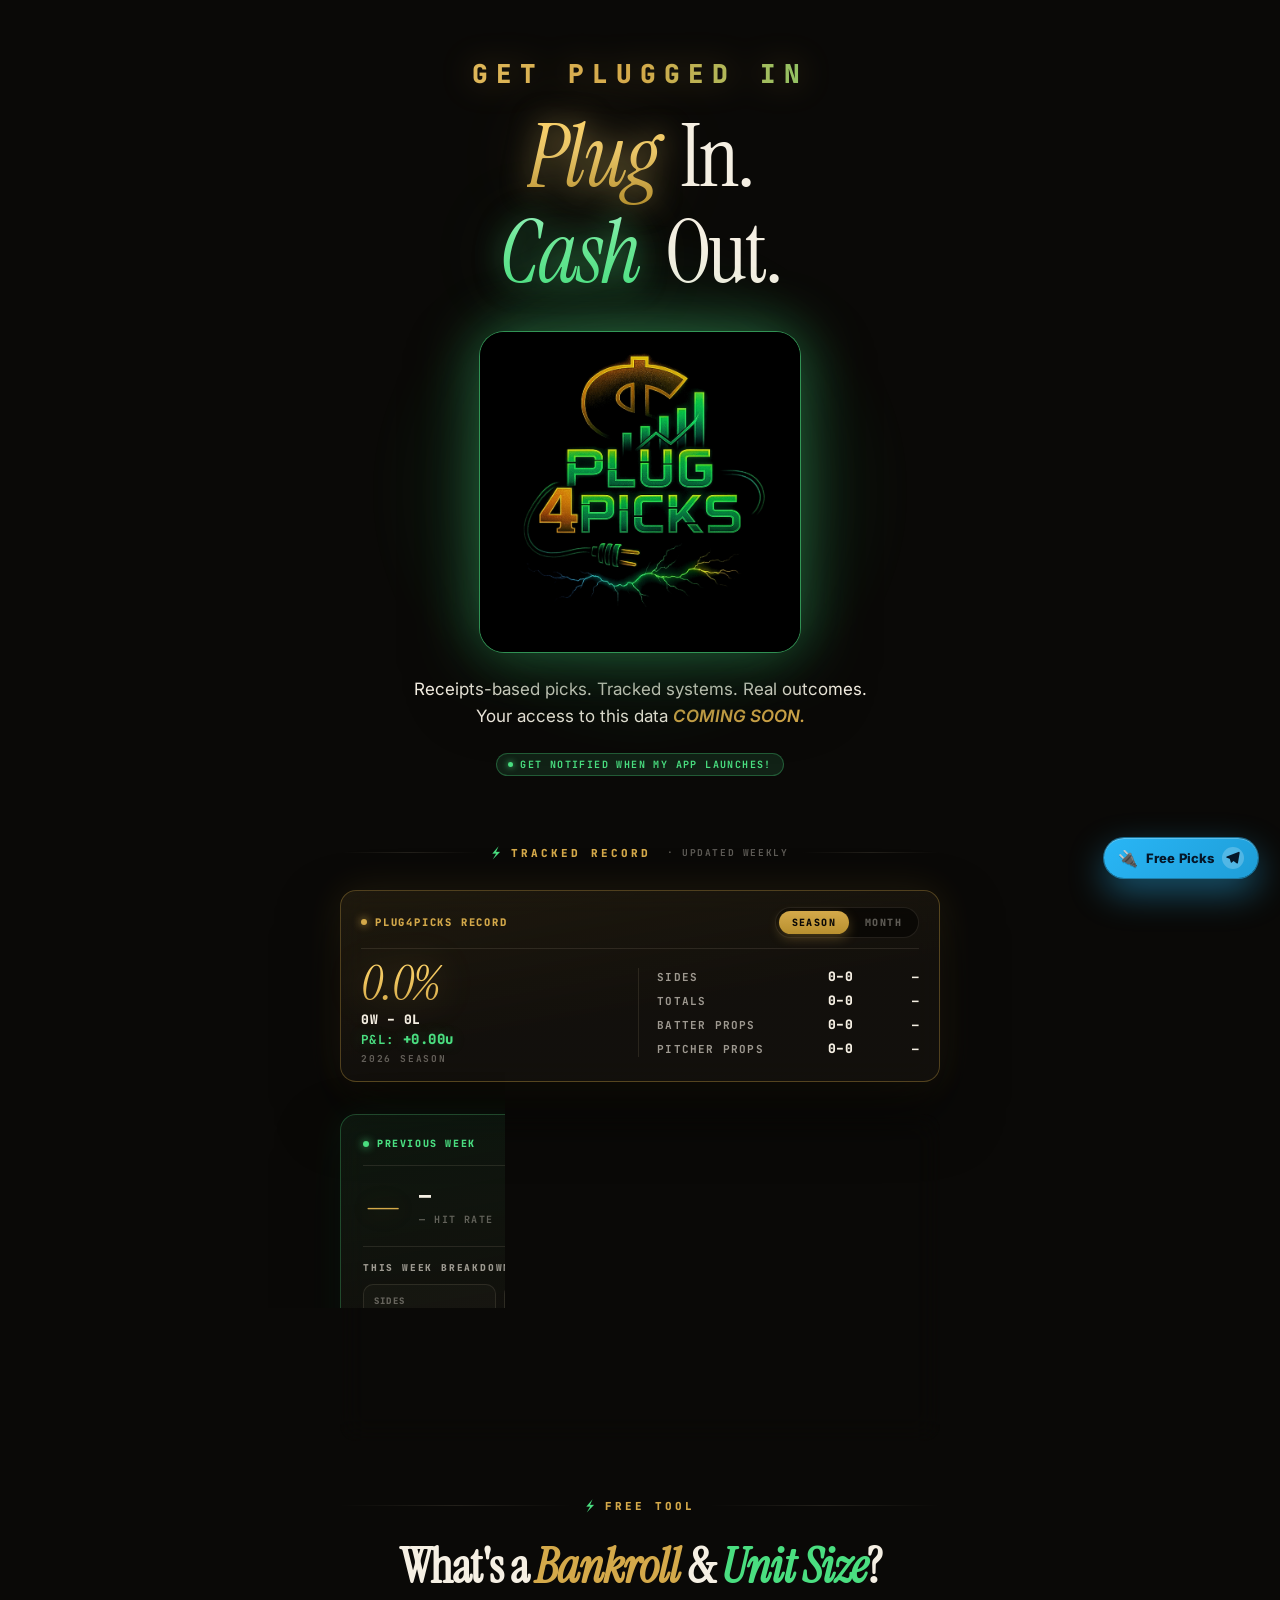
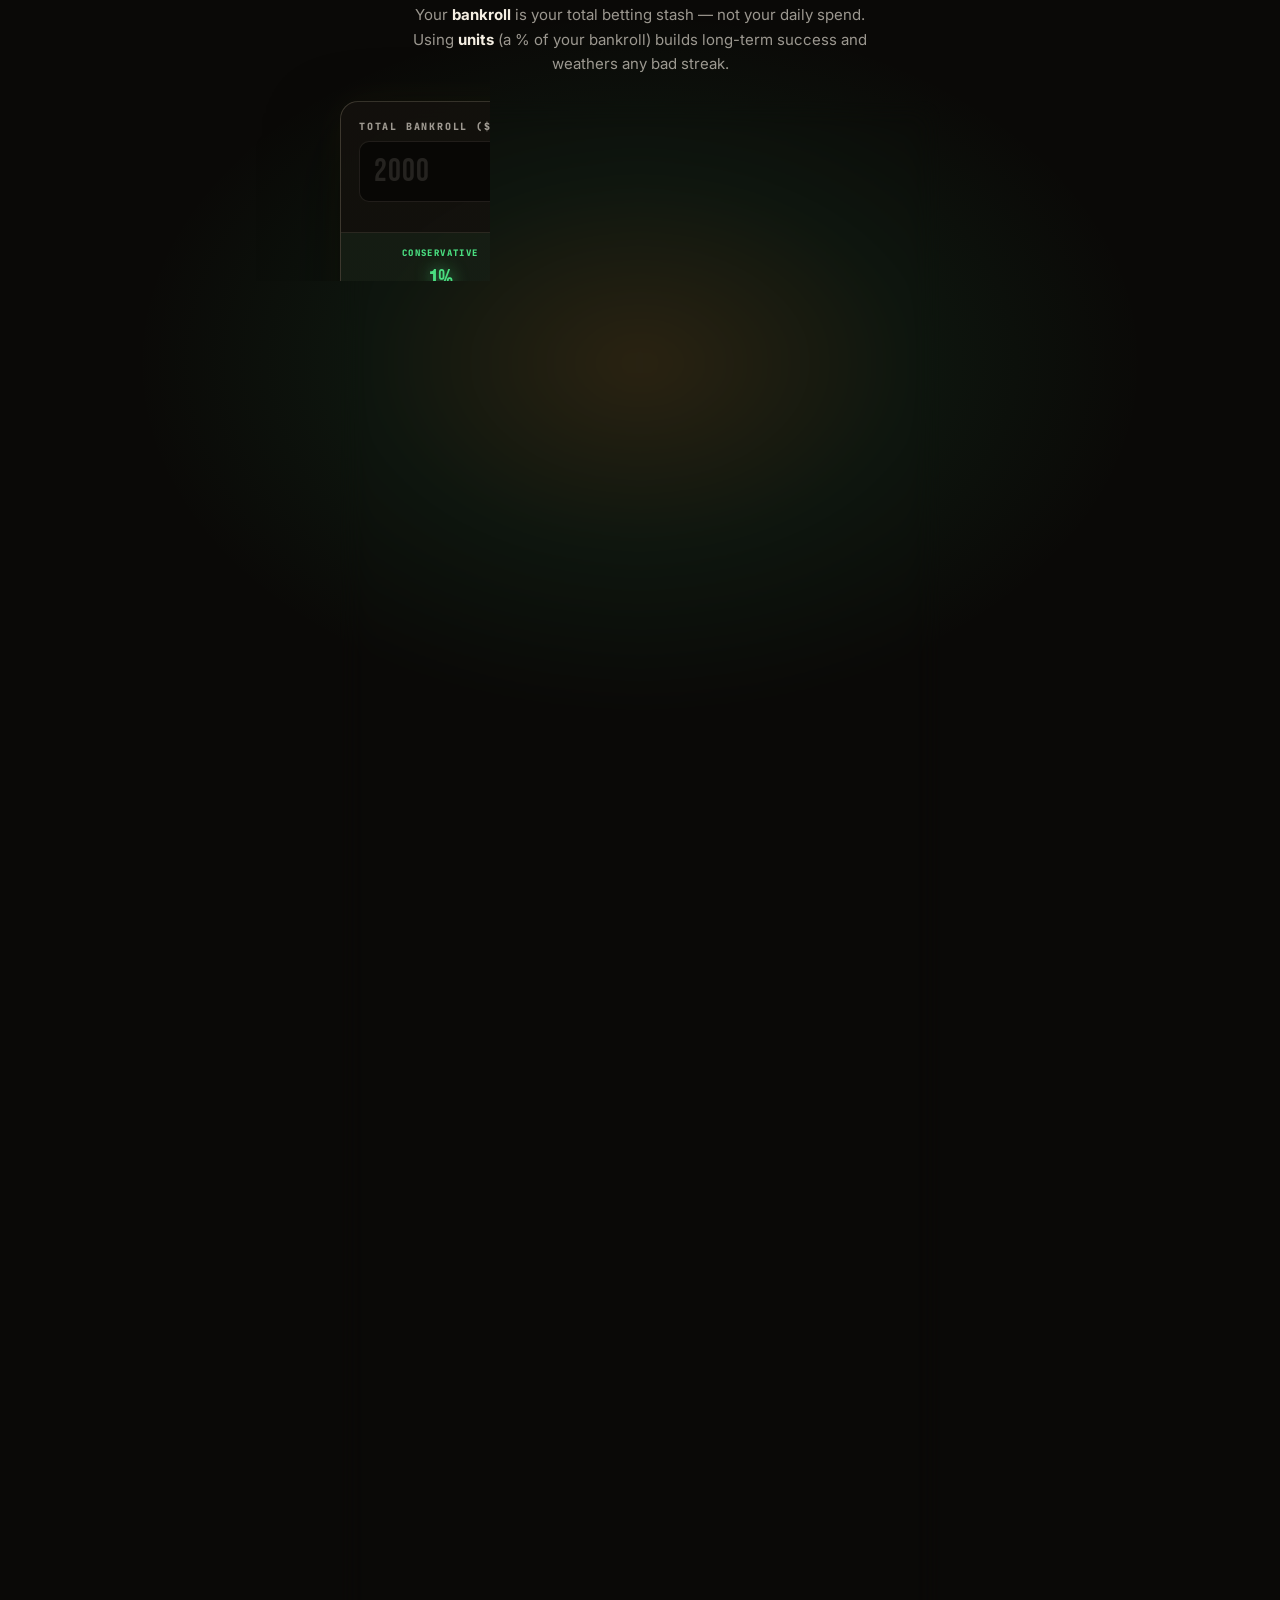
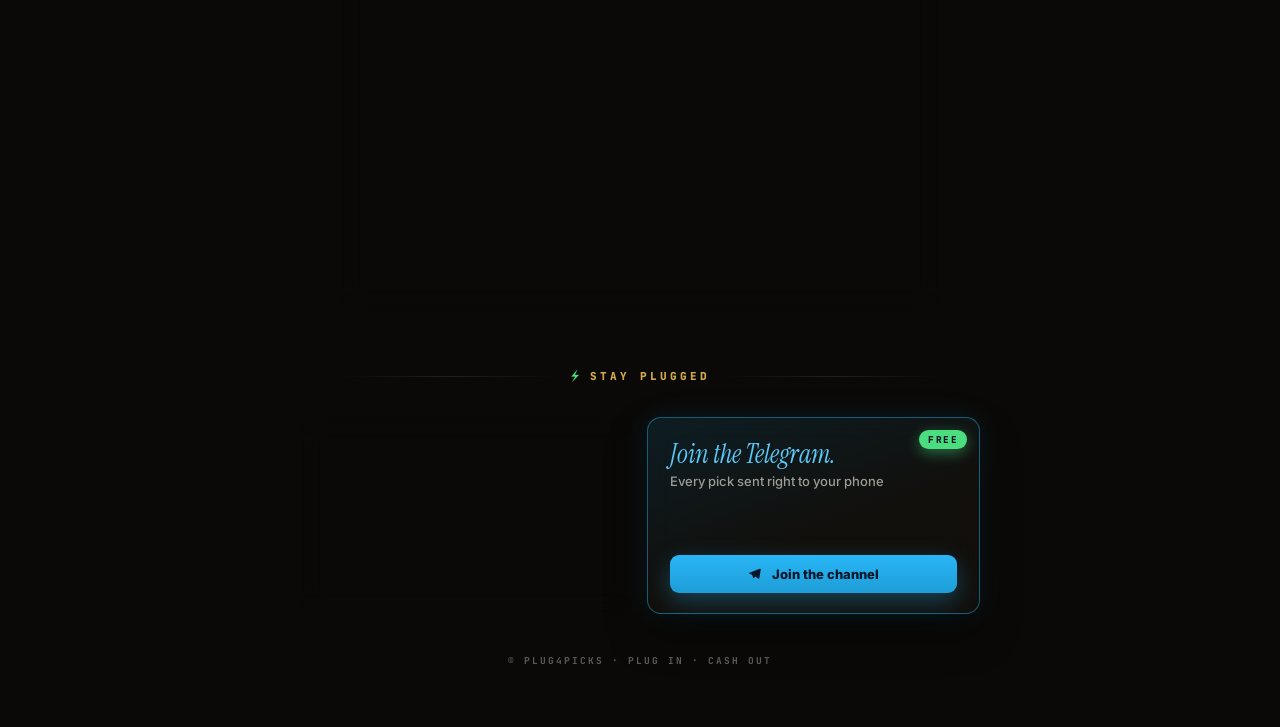
==== commit 7e2bda81: "fix(landing): update title + sequence hero reveal in reading order - title: "Coming Soon" → "Plug In" ====
--- a/index.html
+++ b/index.html
@@ -3,7 +3,7 @@
 <head>
 <meta charset="utf-8"/>
 <meta name="viewport" content="width=device-width,initial-scale=1"/>
-<title>Plug4Picks — Coming Soon</title>
+<title>Plug4Picks — Plug In. Cash Out.</title>
 
 <template id="__bundler_thumbnail" data-bg-color="#0A0907">
   <svg viewBox="0 0 1200 800" xmlns="http://www.w3.org/2000/svg">
--- a/styles.css
+++ b/styles.css
@@ -158,7 +158,7 @@
   animation: hero-line-up 0.75s cubic-bezier(0.2,0.8,0.2,1) forwards;
 }
 .hero-line-1 { animation-delay: 0.30s; }
-.hero-line-2 { animation-delay: 0.85s; }
+.hero-line-2 { animation-delay: 1.37s; }
 
 /* Per-word coloring + electric flash reveal */
 .word { display: inline-block; }
@@ -171,7 +171,7 @@
   font-style: italic;
   padding-right: 0.05em;
   margin-right: 0.08em;
-  animation: word-electric-gold 1.4s 0.55s ease-out backwards;
+  animation: word-electric-gold 1.4s 0.30s ease-out backwards;
 }
 .word-cash {
   background: linear-gradient(180deg, #9BF0C0 0%, #6EE898 35%, #4ADE80 100%);
@@ -181,7 +181,7 @@
   font-style: italic;
   padding-right: 0.05em;
   margin-right: 0.10em;
-  animation: word-electric-green 1.4s 1.10s ease-out backwards;
+  animation: word-electric-green 1.4s 1.37s ease-out backwards;
 }
 @keyframes word-electric-gold {
   0%   { opacity: 0; transform: scale(0.86); filter: brightness(4) drop-shadow(0 0 48px rgba(255,230,150,0.9)); }
@@ -220,7 +220,7 @@
   position: relative; width: 320px; height: 320px;
   margin: 4px auto 24px;
   opacity: 0;
-  animation: logo-power-on 1.6s 1.9s linear forwards;
+  animation: logo-power-on 1.6s 2.44s linear forwards;
 }
 .logo-halo {
   position: absolute; inset: -110px; pointer-events: none; z-index: 0;
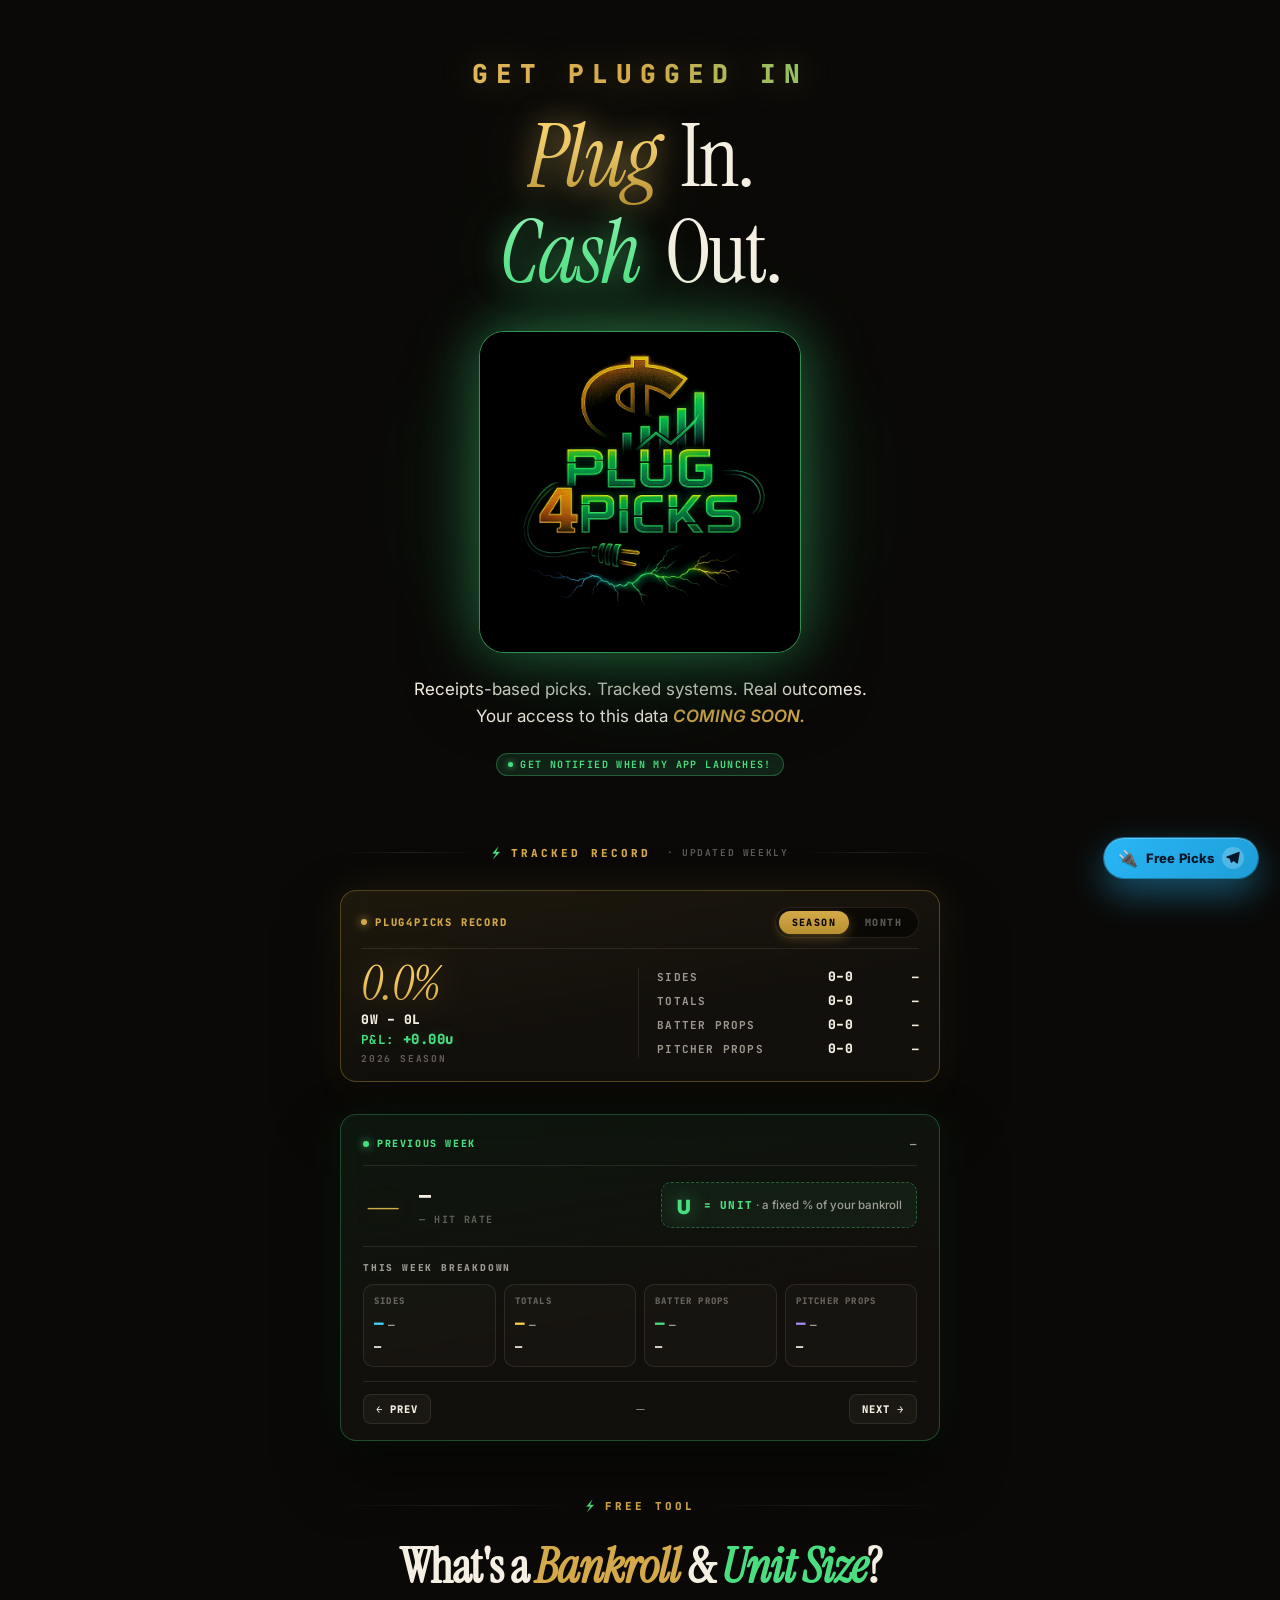
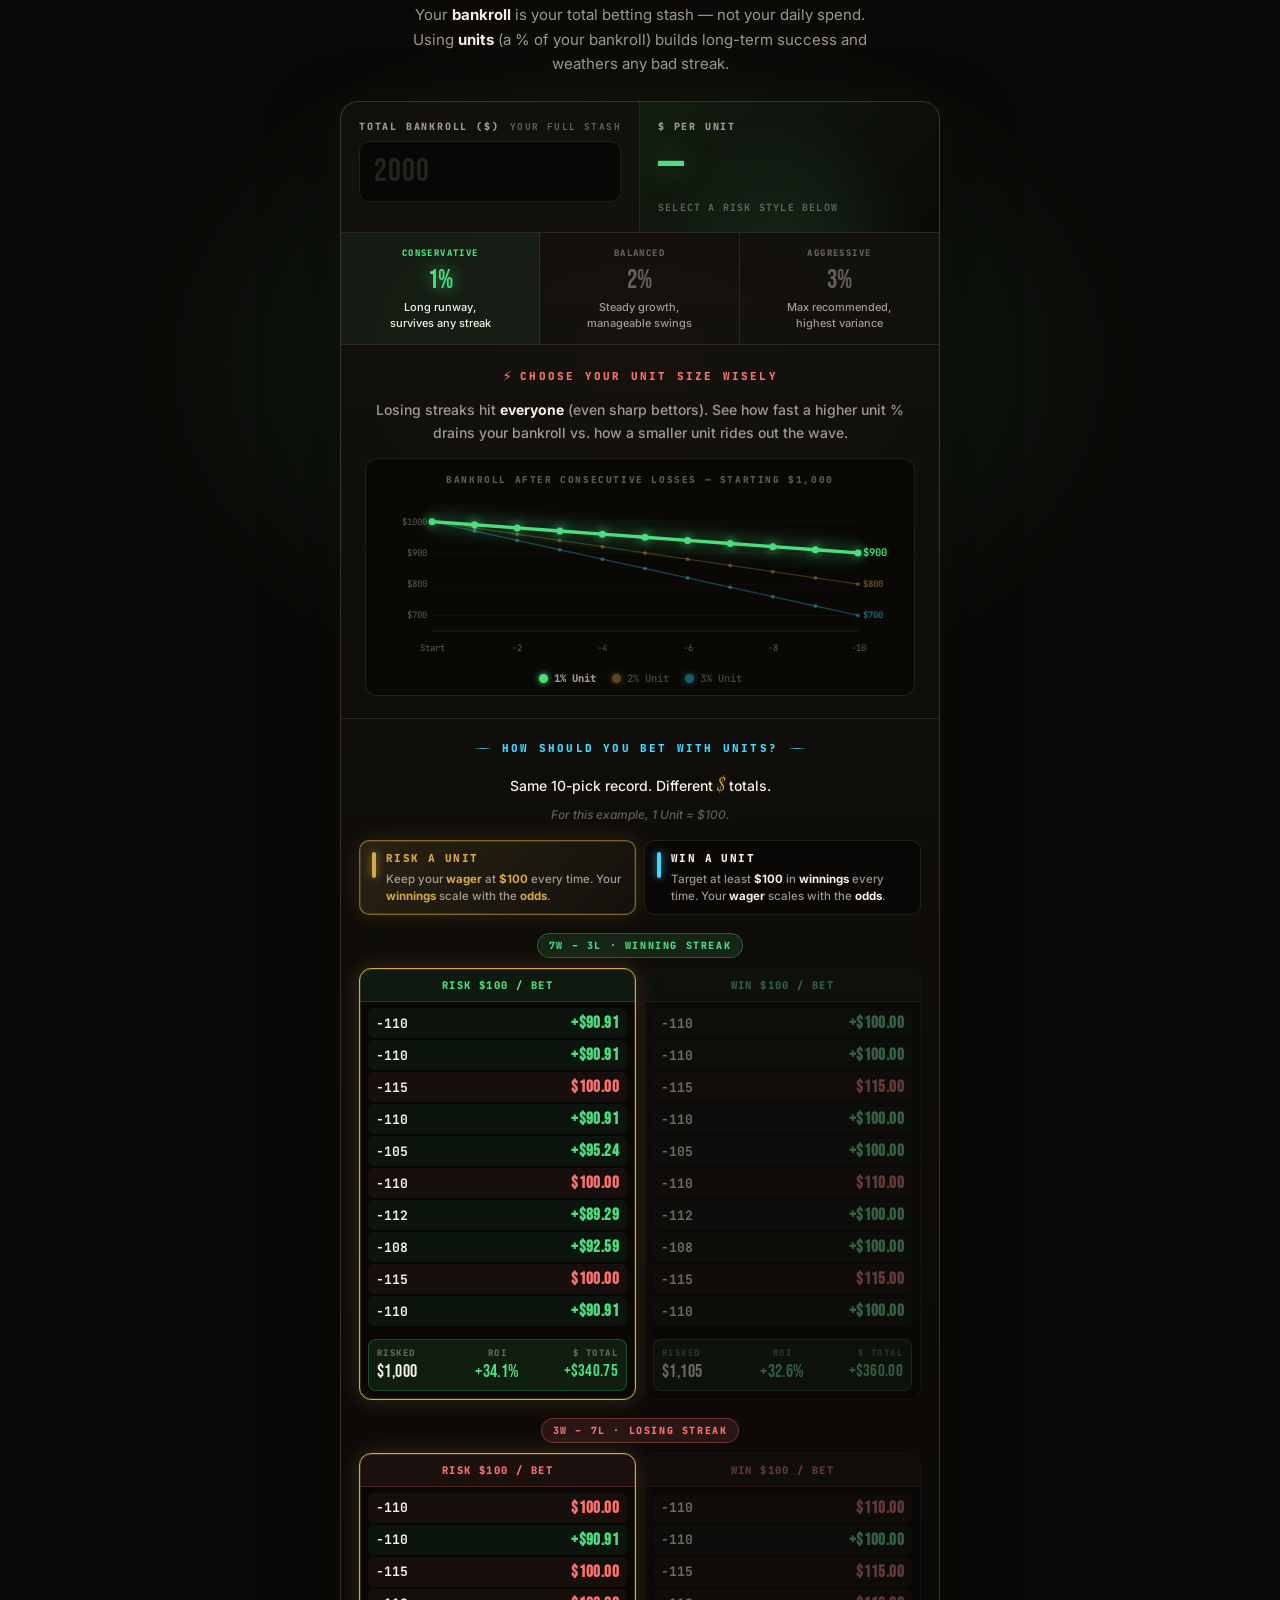
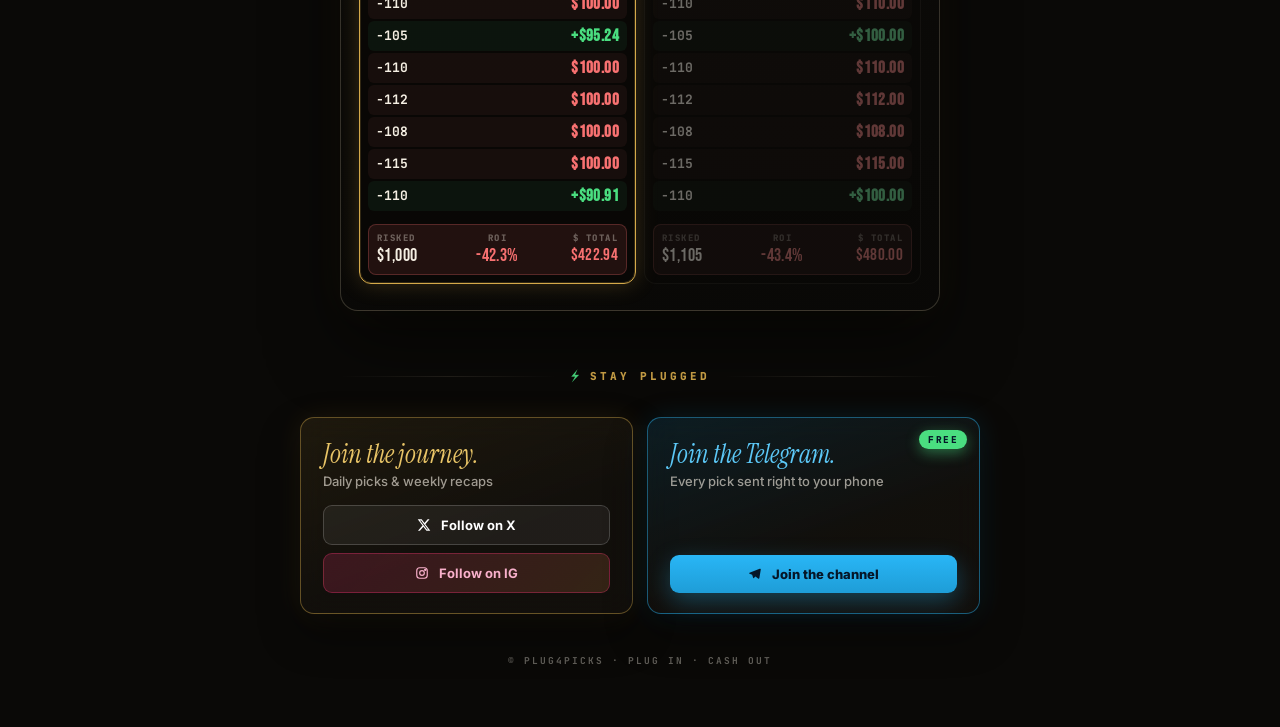
==== commit 4c1f2c46: "fix(landing): retitle + compress hero reveal under ~3s - title: "Plug In. Cash Out." → "Tracked Spor" ====
--- a/index.html
+++ b/index.html
@@ -3,7 +3,7 @@
 <head>
 <meta charset="utf-8"/>
 <meta name="viewport" content="width=device-width,initial-scale=1"/>
-<title>Plug4Picks — Plug In. Cash Out.</title>
+<title>Plug4Picks — Tracked Sports Betting Picks</title>
 
 <template id="__bundler_thumbnail" data-bg-color="#0A0907">
   <svg viewBox="0 0 1200 800" xmlns="http://www.w3.org/2000/svg">
--- a/styles.css
+++ b/styles.css
@@ -220,7 +220,7 @@
   position: relative; width: 320px; height: 320px;
   margin: 4px auto 24px;
   opacity: 0;
-  animation: logo-power-on 1.6s 2.44s linear forwards;
+  animation: logo-power-on 1.6s 2.10s linear forwards;
 }
 .logo-halo {
   position: absolute; inset: -110px; pointer-events: none; z-index: 0;
